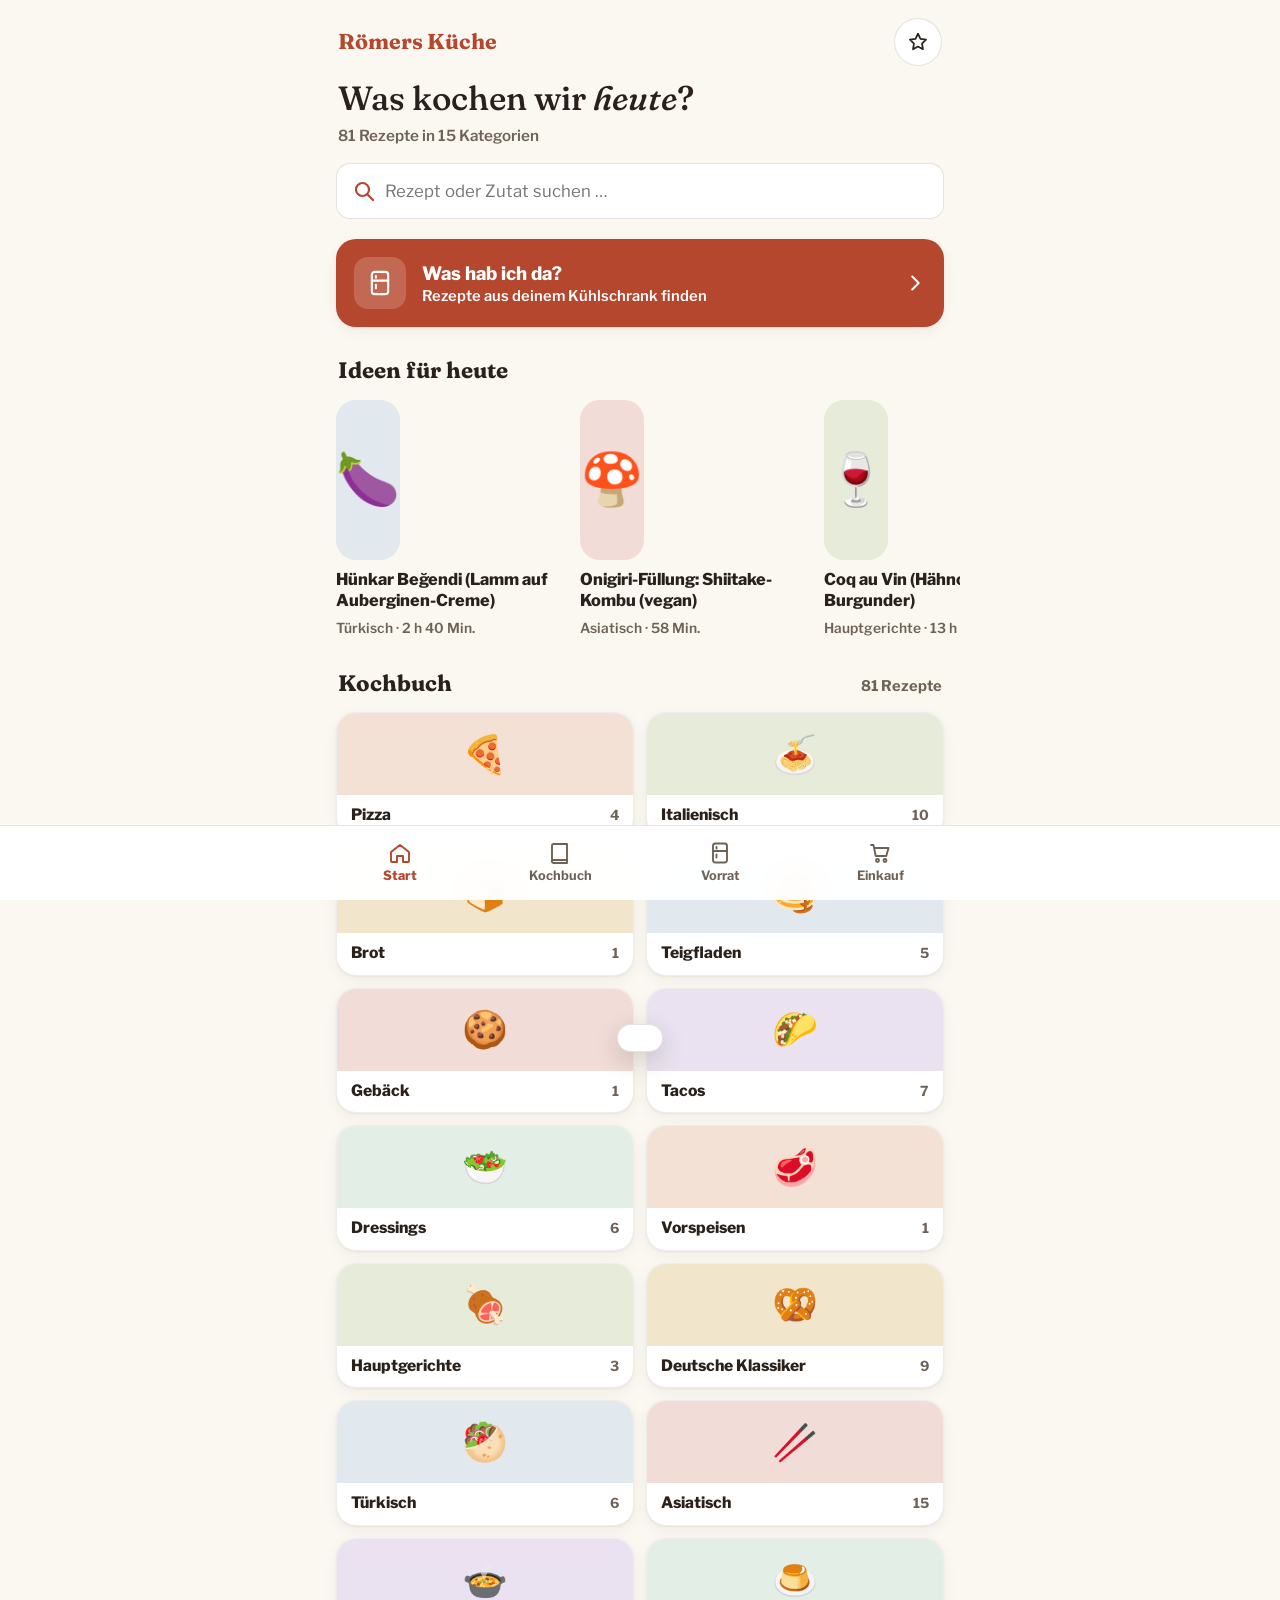
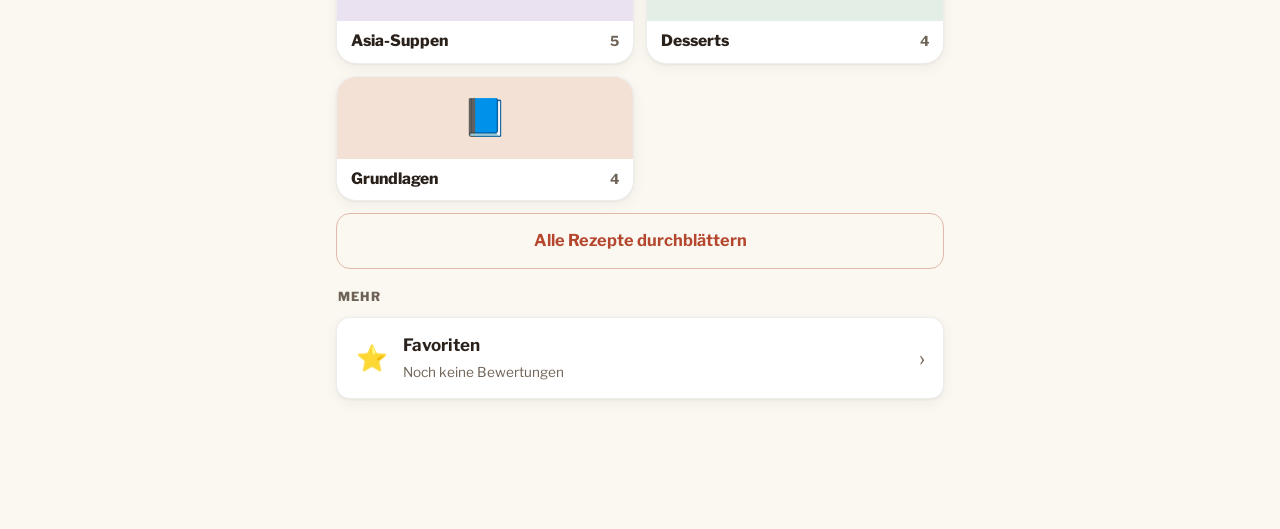
==== index.html @ a45caed5 "Eigene Fotos je Rezept - Im Rezept: "Foto hinzufügen" (Kamera oder Galerie), "Foto ändern", Entferne" ====
<!DOCTYPE html>
<html lang="de">
<head>
<meta charset="UTF-8">
<meta name="viewport" content="width=device-width, initial-scale=1.0, viewport-fit=cover">
<meta name="theme-color" content="#FBF7F1">
<title>Römers Küche</title>
<meta name="description" content="Dein persönlicher Küchen-Assistent: Rezepte, Kochmodus mit Timern, Kühlschrank-Suche und Einkaufsliste.">
<link rel="manifest" href="manifest.webmanifest">
<link rel="icon" href="favicon.svg" type="image/svg+xml">
<link rel="icon" href="favicon.png" sizes="32x32" type="image/png">
<link rel="apple-touch-icon" href="icons/apple-touch-icon.png">
<meta name="apple-mobile-web-app-capable" content="yes">
<meta name="mobile-web-app-capable" content="yes">
<meta name="apple-mobile-web-app-title" content="Römers Küche">
<meta name="apple-mobile-web-app-status-bar-style" content="default">
<link rel="preconnect" href="https://fonts.googleapis.com">
<link rel="preconnect" href="https://fonts.gstatic.com" crossorigin>
<link href="https://fonts.googleapis.com/css2?family=Fraunces:ital,opsz,wght@0,9..144,500;0,9..144,600;0,9..144,700;1,9..144,500&family=Libre+Franklin:wght@400;500;600;700;800&display=swap" rel="stylesheet">
<style>
:root{
  --bg:#FBF7F1;--surface:#FFFFFF;--surface-2:#F3ECE2;--surface-3:#EDE4D8;
  --accent:#B4472D;--accent-mid:#953A23;--accent-dim:rgba(180,71,45,.09);
  --text:#2A211B;--text-body:#4A3F36;--text-dim:#6E6256;--text-muted:#7A6E62;
  --border:rgba(42,33,27,.12);--border-sub:rgba(42,33,27,.08);
  --danger:#A1271C;--success:#556F33;--olive:#556F33;--wait:#3F6E9E;
  --on-accent:#FFFFFF;--shadow:0 1px 2px rgba(42,33,27,.05),0 4px 14px rgba(42,33,27,.05);
  --r:20px;--r-sm:14px;--touch:56px;
  --fd:'Fraunces',Georgia,serif;--fb:'Libre Franklin',system-ui,sans-serif;
}
*,*::before,*::after{box-sizing:border-box;margin:0;padding:0}
html{background:var(--bg);-webkit-tap-highlight-color:transparent}
body{font-family:var(--fb);font-size:18px;line-height:1.55;color:var(--text);background:var(--bg);min-height:100vh}
button{font-family:inherit;color:inherit}
#app{max-width:640px;margin:0 auto;min-height:100vh;padding-bottom:40px}
.view{display:none}.view.active{display:block}

/* header */
.hdr{position:sticky;top:0;z-index:50;background:rgba(251,247,241,.94);backdrop-filter:blur(14px);-webkit-backdrop-filter:blur(14px);
  border-bottom:1px solid var(--border);padding:10px 14px;display:flex;align-items:center;gap:12px;min-height:66px}
.hdr h1{font-family:var(--fd);font-size:1.2rem;font-weight:500;flex:1;line-height:1.25}
.icon-btn{width:48px;height:48px;border-radius:50%;border:1px solid var(--border);background:var(--surface);color:var(--accent);
  font-size:1.25rem;display:flex;align-items:center;justify-content:center;cursor:pointer;flex-shrink:0}
.icon-btn:active{background:var(--surface-2)}
.icon-btn .badge{position:absolute;transform:translate(14px,-14px);background:var(--accent);color:var(--on-accent);font-size:.7rem;font-weight:800;
  border-radius:10px;padding:1px 6px}

/* buttons */
.btn{display:inline-flex;align-items:center;justify-content:center;gap:8px;min-height:var(--touch);padding:0 20px;border-radius:var(--r-sm);
  border:none;font-size:1.02rem;font-weight:700;cursor:pointer;transition:transform .12s,background .15s;text-align:center;line-height:1.2}
.btn:active{transform:scale(.97)}
.btn-p{background:var(--accent);color:var(--on-accent)}.btn-p:active{background:var(--accent-mid)}
.btn-s{background:var(--surface-2);border:1px solid var(--border)}
.btn-g{background:transparent;color:var(--accent);border:1px solid var(--border)}
.btn-d{background:rgba(161,39,28,.15);color:var(--danger);border:1px solid rgba(161,39,28,.3)}
.btn-full{width:100%}
.row{display:flex;gap:10px}.row>.btn{flex:1}

/* home */
.hero{padding:44px 20px 22px;text-align:center}
.hero .mark{font-size:3rem}
.hero .logo{font-family:var(--fd);font-size:2.6rem;color:var(--accent);font-weight:700;line-height:1.1}
.hero .tag{color:var(--text-dim);font-size:.98rem;margin-top:4px}
.hero .count{display:inline-block;margin-top:12px;background:var(--accent-dim);border:1px solid var(--border);border-radius:20px;padding:4px 14px;font-size:.85rem;color:var(--accent);font-weight:700}
.search{padding:0 16px 16px}
.search input{width:100%;min-height:var(--touch);padding:0 18px 0 48px;background:var(--surface) url("data:image/svg+xml,%3Csvg xmlns='http://www.w3.org/2000/svg' width='22' height='22' fill='none' stroke='%23B4472D' stroke-width='2.2' stroke-linecap='round'%3E%3Ccircle cx='9.5' cy='9.5' r='6.5'/%3E%3Cpath d='M14.5 14.5 20 20'/%3E%3C/svg%3E") no-repeat 16px center;
  border:1px solid var(--border);border-radius:var(--r-sm);color:var(--text);font-family:var(--fb);font-size:1.05rem;outline:none}
.search input:focus{border-color:var(--accent)}
.sec-t{font-size:.78rem;font-weight:800;text-transform:uppercase;letter-spacing:.12em;color:var(--accent);padding:18px 18px 10px}
.cat-grid{display:grid;grid-template-columns:repeat(2,1fr);gap:10px;padding:0 16px}
.cat-tile{background:var(--surface);border:1px solid var(--border);border-radius:var(--r);padding:16px 14px;cursor:pointer;display:flex;align-items:center;gap:12px;min-height:72px;text-align:left}
.cat-tile:active{transform:scale(.97);background:var(--surface-2)}
.cat-tile .e{font-size:1.9rem}
.cat-tile b{display:block;font-size:1rem}.cat-tile small{color:var(--text-dim);font-size:.82rem}
.cat-tile.hi{background:linear-gradient(135deg,rgba(180,71,45,.22),rgba(180,71,45,.06));border-color:var(--accent)}
.menu-row{margin:0 16px 10px;background:var(--surface);border:1px solid var(--border);border-radius:var(--r-sm);padding:14px 18px;display:flex;align-items:center;gap:14px;cursor:pointer;min-height:64px}
.menu-row:active{background:var(--surface-2)}
.menu-row .e{font-size:1.6rem;width:34px;text-align:center}
.menu-row .i{flex:1}.menu-row .i b{display:block}.menu-row .i small{color:var(--text-dim);font-size:.85rem}
.chev{color:var(--text-muted);font-size:1.4rem}

/* list */
.chips{display:flex;gap:8px;overflow-x:auto;padding:12px 16px;scrollbar-width:none}
.chips::-webkit-scrollbar{display:none}
.chip{flex-shrink:0;min-height:44px;padding:0 16px;border-radius:22px;border:1px solid var(--border);background:var(--surface);font-weight:700;font-size:.92rem;cursor:pointer;white-space:nowrap}
.chip.on{background:var(--accent);color:var(--on-accent);border-color:var(--accent)}
.r-row{margin:0 12px 10px;background:var(--surface);border:1px solid var(--border);border-radius:var(--r-sm);padding:14px 16px;display:flex;align-items:center;gap:14px;cursor:pointer;min-height:72px}
.r-row:active{background:var(--surface-2);transform:scale(.99)}
.r-row .e{font-size:1.9rem;width:40px;text-align:center}
.r-row .m{flex:1;min-width:0}
.r-row .n{font-weight:700;font-size:1.02rem;line-height:1.3}
.r-row .s{font-size:.84rem;color:var(--text-dim);margin-top:2px}
.stars-sm{color:var(--accent);font-size:.84rem}
.empty{text-align:center;padding:36px 20px;color:var(--text-dim)}

/* recipe */
.r-hero{padding:22px 18px 6px;text-align:center}
.r-hero .e{font-size:3rem}
.r-hero h2{font-family:var(--fd);font-size:1.75rem;font-weight:700;line-height:1.2;margin-top:4px}
.r-hero .cat{font-size:.78rem;font-weight:800;text-transform:uppercase;letter-spacing:.12em;color:var(--accent);margin-top:6px}
.meta{display:flex;flex-wrap:wrap;justify-content:center;gap:8px;padding:12px 16px 4px}
.pill{display:inline-flex;align-items:center;gap:6px;background:var(--accent-dim);border:1px solid var(--border);border-radius:20px;padding:6px 13px;font-size:.86rem;color:var(--accent);font-weight:700}
.pill.w{background:rgba(63,110,158,.12);border-color:rgba(63,110,158,.3);color:var(--wait)}
.card{margin:14px 14px 0;background:var(--surface);border:1px solid var(--border);border-radius:var(--r);overflow:hidden}
.card-h{padding:14px 18px 10px;border-bottom:1px solid var(--border-sub);display:flex;align-items:center;justify-content:space-between;gap:10px}
.card-h span{font-size:.78rem;font-weight:800;text-transform:uppercase;letter-spacing:.12em;color:var(--accent)}
.card-b{padding:8px 18px 16px}
.port{display:flex;align-items:center;gap:14px;padding:16px 18px}
.port button{width:60px;height:60px;border-radius:50%;border:1px solid var(--border);background:var(--surface-2);font-size:1.8rem;cursor:pointer;flex-shrink:0}
.port button:active{background:var(--accent);color:var(--on-accent)}
.port .v{flex:1;text-align:center}
.port .v b{font-family:var(--fd);font-size:2.6rem;color:var(--accent);line-height:1;display:block}
.port .v small{color:var(--text-dim);font-size:.88rem}
.port-reset{display:block;margin:-6px auto 12px;background:none;border:none;color:var(--text-dim);text-decoration:underline;font-size:.88rem;cursor:pointer;min-height:36px}
.ing{display:flex;justify-content:space-between;gap:12px;padding:12px 0;border-bottom:1px solid var(--border-sub)}
.ing:last-child{border-bottom:none}
.ing .a{font-weight:800;color:var(--accent);white-space:nowrap;text-align:right}
.step{display:flex;gap:14px;padding:14px 0;border-bottom:1px solid var(--border-sub)}
.step:last-child{border-bottom:none}
.step .no{width:34px;height:34px;border-radius:50%;background:var(--accent-dim);border:1px solid var(--border);color:var(--accent);font-weight:800;display:flex;align-items:center;justify-content:center;flex-shrink:0;font-size:.95rem}
.step .t{font-weight:800}
.step .d{font-size:.82rem;font-weight:700;color:var(--accent);margin-left:4px}
.step .d.w{color:var(--wait)}
.step p{color:var(--text-dim);font-size:.96rem;margin-top:3px}
.note{padding:10px 0;border-bottom:1px solid var(--border-sub);color:var(--text-dim);font-size:.95rem}
.note:last-child{border-bottom:none}
.note b{color:var(--text)}
textarea{width:100%;min-height:110px;padding:14px;background:var(--surface-2);border:1px solid var(--border);border-radius:var(--r-sm);color:var(--text);font-family:var(--fb);font-size:1rem;resize:vertical;outline:none}
textarea:focus{border-color:var(--accent)}
.stars{display:flex;gap:4px;padding:6px 0}
.star{font-size:2rem;background:none;border:none;cursor:pointer;min-width:48px;min-height:48px;color:var(--text-muted)}
.star.on{color:var(--accent)}
.actions{padding:16px 14px 0;display:grid;gap:10px}
.hint{font-size:.82rem;color:var(--text-muted);text-align:center;padding:8px 18px 0}

/* cooking */
.prog{padding:12px 18px;background:var(--surface);border-bottom:1px solid var(--border)}
.prog .track{height:6px;background:var(--surface-3);border-radius:3px;overflow:hidden}
.prog .fill{height:100%;background:var(--accent);transition:width .4s}
.prog .lbl{display:flex;justify-content:space-between;font-size:.84rem;color:var(--text-dim);margin-top:7px;font-weight:700}
.running{margin:12px 14px 0;display:flex;flex-direction:column;gap:8px}
.run{display:flex;align-items:center;gap:10px;background:rgba(63,110,158,.1);border:1px solid rgba(63,110,158,.3);border-radius:var(--r-sm);padding:10px 14px;font-weight:700}
.run.done{background:rgba(161,39,28,.15);border-color:var(--danger);animation:pulse 1s infinite}
@keyframes pulse{50%{opacity:.6}}
.run .rt{flex:1;font-size:.92rem}
.run .rv{font-family:var(--fd);font-size:1.25rem;color:var(--wait)}
.run.done .rv{color:var(--danger)}
.run button{background:none;border:none;color:var(--text-dim);font-size:1.3rem;min-width:44px;min-height:44px;cursor:pointer}
.cook-card{margin:14px;background:var(--surface);border:1px solid var(--border);border-radius:var(--r);padding:20px 20px 22px}
.cook-card .k{font-size:.8rem;font-weight:800;text-transform:uppercase;letter-spacing:.12em;color:var(--accent)}
.cook-card h3{font-family:var(--fd);font-size:1.8rem;font-weight:700;line-height:1.2;margin:6px 0 12px}
.cook-card p{font-size:1.15rem;line-height:1.65}
.tbox{margin:0 14px 14px;background:var(--surface-2);border:1px solid var(--border);border-radius:var(--r);padding:18px;text-align:center}
.tbox .l{font-size:.85rem;color:var(--text-dim);font-weight:700}
.tbox .v{font-family:var(--fd);font-size:3rem;color:var(--accent);line-height:1.2}
.tbox .v.on{color:var(--wait)}
.tbox .row{margin-top:12px}
.cook-nav{display:grid;grid-template-columns:1fr 1fr;gap:10px;padding:0 14px}
.ing-mini{margin:14px;}
.ing-mini summary{cursor:pointer;min-height:var(--touch);display:flex;align-items:center;padding:0 18px;background:var(--surface);border:1px solid var(--border);border-radius:var(--r-sm);font-weight:700;list-style:none}
.ing-mini summary::-webkit-details-marker{display:none}
.ing-mini .card-b{background:var(--surface);border:1px solid var(--border);border-top:none;border-radius:0 0 var(--r-sm) var(--r-sm)}

/* shop */
.shop-g{font-size:.78rem;font-weight:800;text-transform:uppercase;letter-spacing:.1em;color:var(--accent);padding:14px 0 4px}
.shop-r{display:flex;align-items:center;gap:14px;padding:10px 0;border-bottom:1px solid var(--border-sub)}
.cb{width:34px;height:34px;border-radius:9px;border:2px solid var(--border);background:var(--surface-2);flex-shrink:0;cursor:pointer;font-weight:800;color:var(--on-accent);font-size:1.1rem}
.cb.on{background:var(--accent);border-color:var(--accent)}
.shop-r .x{flex:1}.shop-r .x.done{text-decoration:line-through;color:var(--text-muted)}
.shop-r .q{color:var(--accent);font-weight:800;white-space:nowrap}
.shop-r .q.done{color:var(--text-muted)}
.del{background:none;border:none;color:var(--text-muted);font-size:1.4rem;min-width:44px;min-height:44px;cursor:pointer}
.add-row{display:flex;gap:8px}
.add-row input{flex:1;min-height:var(--touch);padding:0 16px;background:var(--surface-2);border:1px solid var(--border);border-radius:var(--r-sm);color:var(--text);font-family:var(--fb);font-size:1rem;outline:none}

/* fridge */
.fr-hi{background:linear-gradient(135deg,rgba(63,110,158,.18),rgba(63,110,158,.05));border-color:rgba(63,110,158,.45)}
.ftabs{position:sticky;top:66px;z-index:40;display:grid;grid-template-columns:1fr 1fr;gap:8px;padding:10px 14px;background:rgba(251,247,241,.94);backdrop-filter:blur(14px);-webkit-backdrop-filter:blur(14px);border-bottom:1px solid var(--border-sub)}
.ftab{min-height:var(--touch);border-radius:var(--r-sm);border:1px solid var(--border);background:var(--surface);font-weight:800;font-size:1rem;cursor:pointer}
.ftab b{display:inline-block;min-width:26px;padding:0 7px;margin-left:4px;border-radius:12px;background:var(--surface-3);color:var(--accent);font-size:.85rem}
.ftab.on{background:var(--accent);color:var(--on-accent);border-color:var(--accent)}.ftab.on b{background:var(--on-accent)}
.fchips{display:flex;flex-wrap:wrap;gap:8px;padding:0 16px}
.fchip{min-height:48px;padding:0 16px;border-radius:24px;border:1px solid var(--border);background:var(--surface);font-weight:700;font-size:.95rem;cursor:pointer}
.fchip.on{background:var(--accent);color:var(--on-accent);border-color:var(--accent)}
.fchip.base{background:transparent;color:var(--text-muted);border-style:dashed}
.fbasis summary{cursor:pointer;min-height:var(--touch);display:flex;align-items:center;gap:8px;padding:0 18px;font-weight:800;list-style:none}
.fbasis summary::-webkit-details-marker{display:none}
.fbasis summary small{color:var(--text-dim);font-weight:600}
.fsw{display:block;font-size:.84rem;color:var(--wait);margin-top:3px;font-weight:700}
.fmiss{display:block;font-size:.84rem;color:var(--danger);margin-top:2px;font-weight:700}
.vtag{display:inline-block;background:rgba(85,111,51,.15);border:1px solid rgba(85,111,51,.4);color:var(--success);border-radius:10px;padding:0 8px;font-size:.75rem;font-weight:800}
.fres{margin-bottom:6px}
.fshop{display:flex;margin:0 12px 14px auto;width:calc(100% - 24px);min-height:44px;font-size:.92rem}
.fsync{font-size:.78rem;color:var(--text-dim);font-weight:700;white-space:nowrap}
.fbanner{border-color:rgba(63,110,158,.45)}
.ing small.fsw,.ing small.fmiss{display:inline;margin-left:6px}

/* dialog + toast */
.dlg{position:fixed;inset:0;background:rgba(42,33,27,.45);display:none;align-items:center;justify-content:center;z-index:300;padding:20px}
.dlg.show{display:flex}
.dlg .box{background:var(--surface);border:1px solid var(--border);border-radius:var(--r);padding:24px;max-width:380px;width:100%}
.dlg .box p{font-size:1.08rem;margin-bottom:18px}
#toast{position:fixed;left:50%;bottom:24px;transform:translate(-50%,140px);background:var(--surface-2);border:1px solid var(--border);border-radius:var(--r-sm);
  padding:13px 22px;font-weight:700;font-size:.95rem;z-index:400;transition:transform .3s cubic-bezier(.34,1.56,.64,1);box-shadow:0 8px 24px rgba(42,33,27,.18);max-width:92vw;text-align:center}
#toast.show{transform:translate(-50%,0)}


/* ===== Redesign Trattoria (Nov 2026) ===== */
body{font-size:17px}
h1,h2,h3{font-variation-settings:"SOFT" 50}
.card,.r-row,.menu-row,.cat-tile,.cook-card{box-shadow:var(--shadow)}
.card,.r-row,.menu-row{border-color:var(--border-sub)}
.icon-btn{color:var(--text);border-color:var(--border)}
.hdr h1{font-weight:600}
.btn{font-weight:700}
.btn-s{background:var(--surface);border:1px solid var(--border)}
.btn-g{border-color:rgba(180,71,45,.35)}
.sec-t{color:var(--text-dim);letter-spacing:.1em}
.chev{color:var(--text-dim)}
#app{padding-bottom:120px}
/* Start */
.h-top{display:flex;align-items:center;justify-content:space-between;padding:18px 18px 4px}
.h-top .brand{font-family:var(--fd);font-weight:700;font-size:1.35rem;color:var(--accent)}
.h-intro{padding:10px 18px 16px}
.h-intro h1{font-family:var(--fd);font-weight:500;font-size:2.1rem;line-height:1.12}
.h-intro .count{margin-top:6px;color:var(--text-dim);font-size:.95rem;font-weight:600}
.fr-cta{display:flex;align-items:center;gap:16px;width:calc(100% - 32px);margin:4px 16px 0;padding:18px;border:0;border-radius:var(--r);
  background:var(--accent);color:var(--on-accent);text-align:left;cursor:pointer;box-shadow:var(--shadow)}
.fr-cta:active{background:var(--accent-mid);transform:scale(.99)}
.fr-cta .ic{width:52px;height:52px;border-radius:14px;background:rgba(255,255,255,.18);display:flex;align-items:center;justify-content:center;flex-shrink:0}
.fr-cta .i{flex:1;display:flex;flex-direction:column;gap:2px}
.fr-cta b{font-size:1.15rem;font-weight:800}.fr-cta small{font-size:.92rem;font-weight:600}
.sec-h{display:flex;justify-content:space-between;align-items:baseline;gap:12px;padding:26px 18px 12px}
.sec-h h2{font-family:var(--fd);font-size:1.4rem;font-weight:700}
.sec-h span{font-size:.92rem;font-weight:700;color:var(--text-dim)}
.hscroll{display:flex;gap:14px;overflow-x:auto;padding:0 16px 4px;scroll-snap-type:x mandatory;scrollbar-width:none}
.hscroll::-webkit-scrollbar{display:none}
.hscroll{scroll-padding-inline:16px}
#toast{bottom:108px;transform:translate(-50%,260px);background:var(--surface)}
body.no-tabs #toast{bottom:108px}
.rc{flex:0 0 230px;scroll-snap-align:start;display:flex;flex-direction:column;gap:9px;background:none;border:0;padding:0;text-align:left;cursor:pointer}
.rc .pic{height:160px;border-radius:var(--r)}
.rc b{font-size:1.02rem;font-weight:800;line-height:1.28}
.rc small{font-size:.86rem;font-weight:600;color:var(--text-dim)}
.pic{position:relative;overflow:hidden;display:flex;align-items:center;justify-content:center;background:var(--tint,#EDE4D8)}
.pic img{position:absolute;inset:0;width:100%;height:100%;object-fit:cover}
.pic .pe{font-size:3.2rem;line-height:1}
.cat-grid{gap:12px}
.cat-tile{flex-direction:column;align-items:stretch;gap:0;padding:0;overflow:hidden;min-height:0;border-color:var(--border-sub)}
.cat-tile .pic{height:82px}
.cat-tile .pic .pe{font-size:2.3rem}
.cat-tile .ct{display:flex;justify-content:space-between;align-items:baseline;gap:8px;padding:10px 14px 12px}
.cat-tile b{font-size:.98rem;font-weight:800;line-height:1.25}
.cat-tile small{font-size:.86rem;font-weight:700;color:var(--text-dim)}
.all-btn{display:flex;width:calc(100% - 32px);margin:12px 16px 0}
/* Tab-Leiste */
.tabbar{position:fixed;left:0;right:0;bottom:0;z-index:120;background:rgba(255,255,255,.97);backdrop-filter:blur(14px);-webkit-backdrop-filter:blur(14px);
  border-top:1px solid var(--border);padding:6px 8px calc(8px + env(safe-area-inset-bottom))}
.tabbar .in{max-width:640px;margin:0 auto;display:grid;grid-template-columns:repeat(4,1fr)}
.tab{position:relative;display:flex;flex-direction:column;align-items:center;justify-content:center;gap:3px;min-height:60px;border:0;background:none;
  color:var(--text-dim);font-size:.8rem;font-weight:700;cursor:pointer}
.tab.on{color:var(--accent);font-weight:800}
.tab .badge{position:absolute;top:4px;left:calc(50% + 6px);background:var(--accent);color:var(--on-accent);font-size:.7rem;font-weight:800;border-radius:10px;padding:1px 6px}
body.no-tabs .tabbar{display:none}
/* Liste */
.r-row{gap:14px;padding:10px 14px 10px 10px}
.r-row .pic{width:64px;height:64px;border-radius:12px;flex-shrink:0}
.r-row .pic .pe{font-size:1.9rem}
/* Rezept */
.r-pic{height:240px;margin:12px 14px 0;border-radius:var(--r)}
.r-pic .pe{font-size:5rem}
.r-hero{text-align:left;padding:18px 18px 4px}
.r-hero h2{font-size:1.9rem;font-weight:700;margin-top:4px}
.r-hero .cat{margin-top:0;color:var(--accent)}
.stats{display:grid;grid-template-columns:repeat(3,1fr);gap:10px;padding:12px 14px 2px}
.stat{background:var(--surface);border:1px solid var(--border-sub);border-radius:var(--r-sm);padding:12px 8px;text-align:center;box-shadow:var(--shadow)}
.stat b{display:block;font-size:1.08rem;font-weight:800}
.stat small{font-size:.8rem;font-weight:700;color:var(--text-dim)}
.stat.w b{color:var(--wait)}
.meta{justify-content:flex-start;padding:10px 14px 0}
.pill{color:var(--accent-mid)}
.port .v b{color:var(--text)}
.port button{background:var(--surface-2);border-color:var(--border)}
.ing .a{color:var(--accent-mid)}
.step .no{background:var(--surface-2);border-color:var(--border);color:var(--text)}
.step .d{display:inline-block;margin-left:8px;padding:2px 9px;border-radius:9px;background:var(--accent-dim);color:var(--accent-mid);font-size:.8rem}
.step .d.w{background:rgba(63,110,158,.12);color:var(--wait)}
.step p{color:var(--text-body)}
.note{color:var(--text-body)}
.star{color:#B5A899}
.r-cta{position:fixed;left:0;right:0;bottom:0;z-index:110;background:rgba(255,255,255,.97);border-top:1px solid var(--border);
  padding:12px 16px calc(14px + env(safe-area-inset-bottom))}
.r-cta .btn{display:flex;width:100%;max-width:608px;margin:0 auto;min-height:60px;font-size:1.1rem;border-radius:16px}
body:not(.v-rezept) .r-cta{display:none}
/* Kochen */
.prog{background:var(--bg);border-bottom:0;padding:12px 18px 4px}
.segs{display:flex;gap:4px}
.segs i{flex:1;height:6px;border-radius:3px;background:var(--surface-3)}
.segs i.on{background:var(--accent)}
.run{background:rgba(63,110,158,.09)}
.run .rv{font-family:var(--fb);font-weight:800;font-variant-numeric:tabular-nums}
.cook-card{box-shadow:none;background:transparent;border:0;padding:10px 18px 6px;margin:6px 0 0}
.cook-card h3{font-size:2.1rem;line-height:1.12;margin:6px 0 12px}
.cook-card p{font-size:1.2rem;color:var(--text-body)}
.tbox{background:var(--surface);border:1px solid var(--border-sub);box-shadow:var(--shadow)}
.ring{position:relative;width:210px;height:210px;margin:6px auto 0}
.ring svg{position:absolute;inset:0;transform:rotate(-90deg)}
.ring .rv2{position:absolute;inset:0;display:flex;flex-direction:column;align-items:center;justify-content:center}
.ring .rv2 b{font-size:2.9rem;font-weight:800;font-variant-numeric:tabular-nums;line-height:1.1;color:var(--text)}
.ring .rv2 b.on{color:var(--wait)}
.ring .rv2 small{font-size:.88rem;font-weight:700;color:var(--text-dim)}
.cook-nav .btn{min-height:64px;font-size:1.08rem;border-radius:16px}
.ing-mini summary{background:var(--surface);border-color:var(--border-sub)}
/* Kühlschrank + Einkauf */
.ftabs{background:rgba(251,247,241,.94);grid-template-columns:1fr 1fr;padding:10px 14px}
.ftab{background:var(--surface);border-color:var(--border)}
.ftab.on b{background:rgba(255,255,255,.22);color:var(--on-accent)}
.fchip{background:var(--surface);border-color:var(--border)}
.fchip.on{background:rgba(180,71,45,.12);color:var(--text);border-color:rgba(180,71,45,.45)}
.fchip.base{color:var(--text-dim);border-color:var(--border)}
.cb{border-color:rgba(42,33,27,.28);background:var(--surface)}
.cb.on{color:var(--on-accent)}
.shop-r .q{color:var(--accent-mid)}
.fsw{color:var(--wait)}

/* Eigene Fotos */
.r-pic{position:relative}
.ph-bar{position:absolute;right:12px;bottom:12px;display:flex;gap:8px}
.ph-btn{min-height:48px;padding:0 16px;border-radius:24px;border:0;background:rgba(255,255,255,.94);color:var(--text);font-weight:800;font-size:.95rem;
  display:inline-flex;align-items:center;gap:8px;cursor:pointer;box-shadow:0 2px 10px rgba(42,33,27,.18)}
.ph-btn:active{transform:scale(.97)}
.ph-btn.del{width:48px;padding:0;justify-content:center;color:var(--danger)}
.ph-busy{position:absolute;inset:0;display:flex;align-items:center;justify-content:center;background:rgba(251,247,241,.75);font-weight:800}
/* print */
#print-area{display:none}
@media print{
  body{background:#fff;color:#000;font-size:11pt}
  #app,.dlg,#toast{display:none!important}
  #print-area{display:block;font-family:Georgia,serif;padding:0 6mm}
  #print-area h1{font-size:22pt;margin-bottom:2pt}
  #print-area .sub{color:#555;margin-bottom:10pt;font-family:Arial,sans-serif;font-size:10pt}
  #print-area h2{font-size:13pt;margin:12pt 0 5pt;border-bottom:1px solid #999;padding-bottom:2pt}
  #print-area table{border-collapse:collapse;width:100%;font-family:Arial,sans-serif;font-size:10pt}
  #print-area td{padding:3pt 4pt;border-bottom:1px solid #ddd}
  #print-area td:last-child{text-align:right;font-weight:bold;white-space:nowrap}
  #print-area ol{padding-left:16pt;font-family:Arial,sans-serif;font-size:10pt}
  #print-area li{margin-bottom:5pt;break-inside:avoid}
  #print-area .tips{font-family:Arial,sans-serif;font-size:9.5pt;color:#333}
  #print-area .tips p{margin-bottom:3pt}
  #print-area .foot{margin-top:14pt;font-size:8pt;color:#888;font-family:Arial,sans-serif}
}
</style>
</head>
<body>
<div id="app">

  <!-- HOME -->
  <section class="view" id="v-home">
    <header class="h-top"><div class="brand">Römers Küche</div><button class="icon-btn" data-go="favoriten" aria-label="Favoriten"><svg aria-hidden="true" width="22" height="22" viewBox="0 0 24 24" fill="none" stroke="currentColor" stroke-width="1.9" stroke-linecap="round" stroke-linejoin="round"><path d="M12 3l2.7 5.6 6.1.9-4.4 4.3 1 6.1L12 17l-5.4 2.9 1-6.1L3.2 9.5l6.1-.9z"/></svg></button></header>
    <div class="h-intro"><h1>Was kochen wir <i>heute</i>?</h1><div class="count" id="home-count"></div></div>
    <div class="search"><input id="home-search" type="search" placeholder="Rezept oder Zutat suchen …" aria-label="Rezept suchen"></div>
    <button class="fr-cta" data-go="kuehlschrank"><span class="ic"><svg aria-hidden="true" width="28" height="28" viewBox="0 0 24 24" fill="none" stroke="currentColor" stroke-width="1.8" stroke-linecap="round" stroke-linejoin="round"><rect x="5" y="2.5" width="14" height="19" rx="2.5"/><path d="M5 10h14M8.5 6v1.5M8.5 13.5v3"/></svg></span><span class="i"><b>Was hab ich da?</b><small id="fr-status">Rezepte aus deinem Kühlschrank finden</small></span><svg aria-hidden="true" width="22" height="22" viewBox="0 0 24 24" fill="none" stroke="currentColor" stroke-width="2.2" stroke-linecap="round" stroke-linejoin="round"><path d="M9 5l7 7-7 7"/></svg></button>
    <div id="h-recent"></div>
    <div class="sec-h"><h2>Kochbuch</h2><span id="home-n"></span></div>
    <div class="cat-grid" id="cat-grid"></div>
    <button class="btn btn-g all-btn" data-go="kochbuch">Alle Rezepte durchblättern</button>
    <div class="sec-t">Mehr</div>
    <div class="menu-row" data-go="favoriten"><div class="e">⭐</div><div class="i"><b>Favoriten</b><small id="fav-status">Bewertete Rezepte</small></div><div class="chev">›</div></div>
  </section>

  <!-- LISTE -->
  <section class="view" id="v-liste">
    <div class="hdr"><button class="icon-btn" data-go="home" aria-label="Zurück">←</button><h1 id="list-title">Kochbuch</h1></div>
    <div class="search" style="padding-top:12px;padding-bottom:0"><input id="list-search" type="search" placeholder="Suchen …" aria-label="Suchen"></div>
    <div class="chips" id="chips"></div>
    <div id="list"></div>
  </section>

  <!-- KÜHLSCHRANK -->
  <section class="view" id="v-kuehl">
    <div class="hdr"><button class="icon-btn" data-go="home" aria-label="Zurück">←</button><h1>Was hab ich da?</h1><span class="fsync" id="f-sync"></span></div>
    <div class="ftabs"><button class="ftab" id="ft-p">🧺 Produkte <b id="ft-pc">0</b></button><button class="ftab" id="ft-r">🍽️ Rezepte <b id="ft-rc">0</b></button></div>
    <div id="f-prod">
      <div class="search" style="padding-top:12px;padding-bottom:0"><input id="f-search" type="search" placeholder="Produkt suchen …" aria-label="Produkt suchen"></div>
      <div id="f-prod-list"></div>
    </div>
    <div id="f-res" hidden></div>
  </section>

  <!-- REZEPT -->
  <section class="view" id="v-rezept">
    <div class="hdr"><button class="icon-btn" id="r-back" aria-label="Zurück">←</button><h1 id="r-title"></h1>
      <button class="icon-btn" data-go="einkauf" aria-label="Einkaufsliste">🛒<span class="badge" id="shop-badge" hidden></span></button></div>
    <div id="r-body"></div>
  </section>

  <!-- KOCHEN -->
  <section class="view" id="v-kochen">
    <div class="hdr"><button class="icon-btn" id="k-back" aria-label="Kochen beenden">✕</button><h1 id="k-title"></h1></div>
    <div class="prog"><div class="segs" id="k-segs"></div><div class="lbl"><span id="k-lbl"></span><span id="k-cnt"></span></div></div>
    <div id="k-fr"></div>
    <div class="running" id="k-running"></div>
    <div id="k-step"></div>
    <div class="cook-nav" id="k-nav"></div>
    <details class="ing-mini"><summary>🧾 Zutaten anzeigen</summary><div class="card-b" id="k-ing"></div></details>
  </section>

  <!-- EINKAUF -->
  <section class="view" id="v-einkauf">
    <div class="hdr"><button class="icon-btn" id="e-back" aria-label="Zurück">←</button><h1>Einkaufsliste</h1>
      <button class="btn btn-g" style="min-height:44px;padding:0 14px" id="shop-clear">Leeren</button></div>
    <div class="card"><div class="card-b" id="shop-list"></div></div>
    <div class="card"><div class="card-h"><span>Manuell hinzufügen</span></div>
      <div class="card-b" style="padding-top:14px"><div class="add-row"><input id="shop-add" type="text" placeholder="z. B. Backpapier" aria-label="Artikel"><button class="btn btn-p" id="shop-add-btn" aria-label="Hinzufügen">+</button></div></div></div>
    <div class="actions"><button class="btn btn-s" id="shop-done-clear">Erledigte entfernen</button><button class="btn btn-g" id="shop-copy">📋 Liste kopieren</button></div>
  </section>

</div>

<nav class="tabbar" aria-label="Hauptnavigation"><div class="in"><button class="tab" data-go="home" data-tab="home"><svg aria-hidden="true" width="24" height="24" viewBox="0 0 24 24" fill="none" stroke="currentColor" stroke-width="1.9" stroke-linecap="round" stroke-linejoin="round"><path d="M3 11l9-7 9 7v9a1 1 0 01-1 1h-5v-6h-6v6H4a1 1 0 01-1-1z"/></svg>Start</button><button class="tab" data-go="kochbuch" data-tab="kochbuch"><svg aria-hidden="true" width="24" height="24" viewBox="0 0 24 24" fill="none" stroke="currentColor" stroke-width="1.9" stroke-linecap="round" stroke-linejoin="round"><path d="M4 4.5A1.5 1.5 0 015.5 3H19v16H5.5A1.5 1.5 0 004 20.5z"/><path d="M4 20.5A1.5 1.5 0 005.5 22H19v-3"/></svg>Kochbuch</button><button class="tab" data-go="kuehlschrank" data-tab="kuehlschrank"><svg aria-hidden="true" width="24" height="24" viewBox="0 0 24 24" fill="none" stroke="currentColor" stroke-width="1.9" stroke-linecap="round" stroke-linejoin="round"><rect x="5" y="2.5" width="14" height="19" rx="2.5"/><path d="M5 10h14M8.5 6v1.5M8.5 13.5v3"/></svg>Vorrat</button><button class="tab" data-go="einkauf" data-tab="einkauf"><svg aria-hidden="true" width="24" height="24" viewBox="0 0 24 24" fill="none" stroke="currentColor" stroke-width="1.9" stroke-linecap="round" stroke-linejoin="round"><path d="M3 4h2.5l2.2 11h10.6L20.5 7H7"/><circle cx="9.5" cy="19.5" r="1.5"/><circle cx="17" cy="19.5" r="1.5"/></svg>Einkauf<span class="badge" id="tab-badge" hidden></span></button></div></nav>
<div class="r-cta"><button class="btn btn-p" id="r-cook">▶ Kochen starten</button></div>
<div class="dlg" id="dlg"><div class="box"><p id="dlg-msg"></p><div class="row"><button class="btn btn-s" id="dlg-no">Abbrechen</button><button class="btn btn-d" id="dlg-yes">Ja</button></div></div></div>
<div id="toast"></div>
<input type="file" id="ph-file" accept="image/*" hidden>
<div id="print-area"></div>

<script>
const DATA = {"cats": ["Pizza", "Italienisch", "Brot", "Teigfladen", "Gebäck", "Tacos", "Dressings", "Vorspeisen", "Hauptgerichte", "Deutsche Klassiker", "Türkisch", "Asiatisch", "Asia-Suppen", "Desserts", "Grundlagen"], "recipes": [{"id": "pizza-ny-style", "name": "Pizza NY Style", "cat": "Pizza", "yield": "2 große Pizzen (Ø 35 cm)", "base": 2, "hydration": 62, "ing": [{"n": "Weizenmehl Typ 550", "a": 380.0, "u": "g", "p": "mehl"}, {"n": "Wasser", "a": 236.0, "u": "g", "p": "wasser"}, {"n": "Salz", "a": 8.0, "u": "g", "p": "salz"}, {"n": "Frischhefe", "a": 3.0, "u": "g", "p": "hefe"}, {"n": "Olivenöl", "a": 15.0, "u": "g", "p": "oel"}, {"n": "Zucker", "a": 5.0, "u": "g", "p": "zucker"}], "steps": [{"t": "Hefe aktivieren", "d": "5 Min.", "sec": 300, "wait": false, "b": "Hefe mit Zucker in lauwarmem Wasser (35 °C) auflösen, bis es schäumt."}, {"t": "Teig mischen", "d": "5 Min.", "sec": 300, "wait": false, "b": "Mehl und Salz mischen, Hefewasser und Olivenöl zugeben."}, {"t": "Kneten", "d": "8 Min.", "sec": 480, "wait": false, "b": "Kräftig kneten, bis der Teig glatt und elastisch ist."}, {"t": "Kühle Gare", "d": "Warten 48 h", "sec": 172800, "wait": true, "b": "In geölter Schüssel abgedeckt in den Kühlschrank. Mindestens 24 h, ideal 48–72 h."}, {"t": "Aufwärmen", "d": "Warten 2 h", "sec": 7200, "wait": true, "b": "2 h vor dem Backen herausnehmen. Ofen in der letzten Stunde vorheizen."}, {"t": "Backen", "d": "12 Min.", "sec": 720, "wait": false, "b": "250 °C Ober-/Unterhitze, dünn belegt 10–13 Min. bis der Rand goldbraun ist."}], "notes": [], "scalable": true}, {"id": "pizza-napoletana-langzeitfuehrung", "name": "Pizza Napoletana (Langzeitführung)", "cat": "Pizza", "yield": "6 Pizzen à 280 g", "base": 6, "hydration": 65, "ing": [{"n": "Tipo 00 Mehl", "a": 1000.0, "u": "g", "p": "mehl"}, {"n": "Wasser (kalt)", "a": 650.0, "u": "g", "p": "wasser"}, {"n": "Salz", "a": 28.0, "u": "g", "p": "salz"}, {"n": "Frischhefe", "a": 2.5, "u": "g", "p": "hefe"}], "steps": [{"t": "Hefe auflösen", "d": "5 Min.", "sec": 300, "wait": false, "b": "Frischhefe in ca. 200 g des kalten Wassers auflösen. 5 Min. warten."}, {"t": "Mischen", "d": "5 Min.", "sec": 300, "wait": false, "b": "Restliches Wasser und Mehl grob mischen, Hefewasser dazugeben."}, {"t": "Autolyse", "d": "Warten 30 Min.", "sec": 1800, "wait": true, "b": "Abgedeckt ruhen lassen. Das Mehl quillt, das Gluten bildet sich von selbst."}, {"t": "Salz einkneten", "d": "12 Min.", "sec": 720, "wait": false, "b": "Salz zugeben und 8–10 Min. kneten. Ziel: Teigtemperatur unter 24 °C."}, {"t": "Stockgare", "d": "Warten 1 h 30 Min.", "sec": 5400, "wait": true, "b": "Abgedeckt bei Raumtemperatur. Alle 30 Min. einmal Stretch & Fold."}, {"t": "Kugeln formen", "d": "10 Min.", "sec": 600, "wait": false, "b": "Teig in Teiglinge à 280 g teilen und straff rundschleifen."}, {"t": "Kühlschrankgare", "d": "Warten 18 h", "sec": 64800, "wait": true, "b": "Abgedeckt bei 4–6 °C. Die Hefemenge ist auf ca. 18 h ausgelegt. Je länger, desto mehr Aroma."}, {"t": "Akklimatisieren", "d": "Warten 3 h", "sec": 10800, "wait": true, "b": "3 h bei Raumtemperatur. In der letzten Stunde Ofen mit Stein oder Blech auf Maximum vorheizen."}, {"t": "Ausziehen und belegen", "d": "10 Min.", "sec": 600, "wait": false, "b": "Von der Mitte nach außen dehnen, nie ausrollen. Rand (Cornicione) dicker lassen. Dünn belegen."}, {"t": "Backen", "d": "10 Min.", "sec": 600, "wait": false, "b": "Backofen 250–280 °C: 8–12 Min., letzte 2 Min. Grill. Backstein: 6–8 Min. Ooni 450–500 °C: 60–90 Sek., alle 20 Sek. drehen."}], "notes": ["Formel: Mehl = (Anzahl × Teiglinggewicht) ÷ (1 + Hydration + Salzanteil). Salz 2,8 %.", "Frischhefe je kg Mehl nach Kühlzeit: bis 16 h 3,0 g · bis 20 h 2,5 g · bis 24 h 2,0 g · bis 36 h 1,5 g · bis 48 h 1,0 g · länger 0,6 g.", "Trockenhefe = Frischhefe ÷ 3.", "Teiglinggrößen: Kinder 160 g · Normal 280 g · Blech 550 g.", "Mehl: Tipo 00 klassisch elastisch · Typ 550 mehr Biss · Mix 50/50 ausgewogen."], "scalable": true}, {"id": "pizzasosse-marinara", "name": "Pizzasoße Marinara", "cat": "Pizza", "yield": "6 Pizzen", "base": 6, "hydration": null, "ing": [{"n": "Pelati (Dose)", "a": 420.0, "u": "g", "p": "dosentomaten"}, {"n": "Olivenöl", "a": 60.0, "u": "g", "p": "oel"}, {"n": "Knoblauch", "a": 18.0, "u": "g", "p": "knoblauch"}, {"n": "Oregano (getrocknet)", "a": 6.0, "u": "g", "p": "gewuerz"}, {"n": "Salz", "a": 9.0, "u": "g", "p": "salz"}], "steps": [{"t": "Knoblauch anschwitzen", "d": "3 Min.", "sec": 180, "wait": false, "b": "Knoblauch in Olivenöl sanft anschwitzen, nicht bräunen."}, {"t": "Einkochen", "d": "Warten 15 Min.", "sec": 900, "wait": true, "b": "Pelati zerdrücken, mit Oregano und Salz 15 Min. einkochen."}, {"t": "Abkühlen", "d": "Warten 20 Min.", "sec": 1200, "wait": true, "b": "Vollständig abkühlen lassen, bevor sie auf den Teig kommt."}], "notes": [], "scalable": true}, {"id": "pizzasosse-napoletana", "name": "Pizzasoße Napoletana", "cat": "Pizza", "yield": "6 Pizzen", "base": 6, "hydration": null, "ing": [{"n": "Passata di Pomodoro", "a": 360.0, "u": "g", "p": "dosentomaten"}, {"n": "Olivenöl", "a": 48.0, "u": "g", "p": "oel"}, {"n": "Salz", "a": 9.0, "u": "g", "p": "salz"}, {"n": "Zucker", "a": 3.0, "u": "g", "p": "zucker"}], "steps": [{"t": "Kalt verrühren", "d": "5 Min.", "sec": 300, "wait": false, "b": "Alle Zutaten kalt vermengen. Nicht kochen, die Soße gart im Ofen."}], "notes": [], "scalable": true}, {"id": "carbonara", "name": "Spaghetti alla Carbonara", "cat": "Italienisch", "yield": "4 Portionen", "base": 4, "hydration": null, "scalable": true, "ing": [{"n": "Spaghetti", "a": 320.0, "u": "g", "p": "spaghetti"}, {"n": "Guanciale (Schweinebacke)", "a": 150.0, "u": "g", "p": "guanciale"}, {"n": "Eigelb (Größe M)", "a": 6.0, "u": "Stk.", "p": "eier"}, {"n": "Pecorino Romano, fein gerieben (für die Creme)", "a": 50.0, "u": "g", "p": "pecorino"}, {"n": "Pecorino Romano (zum Servieren)", "a": 20.0, "u": "g", "p": "pecorino"}, {"n": "Schwarzer Pfeffer, frisch grob gemahlen", "a": 3.0, "u": "g", "p": "pfeffer"}, {"n": "Wasser (für die Nudeln)", "a": 3000.0, "u": "g", "p": "wasser"}, {"n": "Salz (für das Nudelwasser)", "a": 25.0, "u": "g", "p": "salz"}], "steps": [{"t": "Wasser aufsetzen", "d": "Warten 10 Min.", "sec": 600, "wait": true, "b": "Wasser im großen Topf aufkochen, erst dann salzen. In der Zeit Schwarte vom Guanciale abschneiden und ihn in ca. 1 cm breite Streifen schneiden."}, {"t": "Guanciale auslassen", "d": "8 Min.", "sec": 480, "wait": false, "b": "Guanciale ohne Öl in einer großen Pfanne bei mittlerer Hitze langsam auslassen, bis er knusprig ist. Herausnehmen, das Fett in der Pfanne lassen."}, {"t": "Creme rühren", "d": "3 Min.", "sec": 180, "wait": false, "b": "Eigelb, 50 g Pecorino und den größten Teil des Pfeffers zu einer dicken Creme verrühren. 1–2 EL heißes Nudelwasser einrühren, damit sie glatt wird."}, {"t": "Spaghetti kochen", "d": "Warten 9 Min.", "sec": 540, "wait": true, "b": "Spaghetti 1 Min. kürzer als auf der Packung kochen. Eine Tasse Nudelwasser abschöpfen, bevor du abgießt."}, {"t": "Binden", "d": "2 Min.", "sec": 120, "wait": false, "b": "Spaghetti tropfnass in die Pfanne mit dem Guanciale-Fett geben, Pfanne vom Herd nehmen. Eicreme zugeben und kräftig schwenken. Schluckweise Nudelwasser zugeben, bis die Soße cremig glänzt. Nicht zurück auf die Hitze, sonst wird es Rührei."}, {"t": "Servieren", "d": "1 Min.", "sec": 60, "wait": false, "b": "Guanciale unterheben, sofort auf vorgewärmte Teller. Mit Pecorino und Pfeffer bestreuen."}], "notes": ["Original ohne Sahne, ohne Knoblauch, ohne Zwiebel. Die Cremigkeit kommt nur aus Eigelb, Käse, Fett und Nudelwasser.", "Wird es zu fest: mehr Nudelwasser. Wird es Rührei: Die Pfanne war zu heiß.", "Ohne Guanciale: Pancetta am Stück. Bacon schmeckt rauchig und ist kein Ersatz.", "Sicherer Trick vom Profi: Pasta, Fett und Creme in einer Metallschüssel über dem Nudeltopf (Wasserbad) binden.", "Version 2: ersetzt die frühere Carbonara-Soße (2 Portionen) aus dem Rezeptbuch."]}, {"id": "ossobuco-alla-milanese", "name": "Ossobuco alla Milanese mit Gremolata", "cat": "Italienisch", "yield": "4 Portionen", "base": 4, "hydration": null, "scalable": true, "ing": [{"n": "Kalbshaxe in Scheiben (4 Stück, 3–4 cm dick)", "a": 1400.0, "u": "g", "p": "kalbshaxe"}, {"n": "Salz", "a": 8.0, "u": "g", "p": "salz"}, {"n": "Pfeffer", "a": 1.0, "u": "g", "p": "pfeffer"}, {"n": "Weizenmehl Typ 405 (zum Wenden)", "a": 30.0, "u": "g", "p": "mehl"}, {"n": "Olivenöl", "a": 20.0, "u": "g", "p": "oel"}, {"n": "Butter", "a": 40.0, "u": "g", "p": "butter"}, {"n": "Zwiebel", "a": 150.0, "u": "g", "p": "zwiebel"}, {"n": "Karotte", "a": 80.0, "u": "g", "p": "karotten"}, {"n": "Staudensellerie", "a": 80.0, "u": "g", "p": "staudensellerie"}, {"n": "Knoblauch", "a": 6.0, "u": "g", "p": "knoblauch"}, {"n": "Weißwein, trocken", "a": 200.0, "u": "g", "p": "wein_weiss"}, {"n": "Kalbs- oder Rinderfond", "a": 400.0, "u": "g", "p": "bruehe"}, {"n": "Tomatenmark (optional)", "a": 15.0, "u": "g", "p": "tomatenmark"}, {"n": "Lorbeerblatt", "a": 1.0, "u": "Stk.", "p": "gewuerz"}, {"n": "Zitrone, unbehandelt (Schale für die Gremolata)", "a": 1.0, "u": "Stk.", "p": "zitrone"}, {"n": "Petersilie, glatt (für die Gremolata)", "a": 15.0, "u": "g", "p": "petersilie"}, {"n": "Knoblauch (für die Gremolata)", "a": 4.0, "u": "g", "p": "knoblauch"}, {"n": "Sardellenfilet (optional, für die Gremolata)", "a": 5.0, "u": "g", "p": "sardellen"}], "steps": [{"t": "Vorbereiten", "d": "10 Min.", "sec": 600, "wait": false, "b": "Haxen trocken tupfen. Die Haut am Rand 3-mal einschneiden, sonst wölben sie sich. Salzen, pfeffern, in Mehl wenden und abklopfen. Zwiebel, Karotte und Sellerie fein würfeln, Knoblauch hacken."}, {"t": "Anbraten", "d": "10 Min.", "sec": 600, "wait": false, "b": "Ofen auf 160 °C Ober-/Unterhitze vorheizen. Öl und die Hälfte der Butter im Bräter erhitzen. Haxen pro Seite ca. 4 Min. goldbraun braten, herausnehmen."}, {"t": "Soffritto", "d": "8 Min.", "sec": 480, "wait": false, "b": "Restliche Butter in den Bräter. Gemüse und Knoblauch bei mittlerer Hitze weich und glasig dünsten, nicht bräunen."}, {"t": "Ablöschen", "d": "5 Min.", "sec": 300, "wait": false, "b": "Mit Weißwein ablöschen, Bratensatz lösen und auf die Hälfte einkochen. Tomatenmark (optional), Fond und Lorbeer einrühren."}, {"t": "Schmoren", "d": "Warten 1 h 45 Min.", "sec": 6300, "wait": true, "b": "Haxen nebeneinander einlegen, die Flüssigkeit soll etwa 2/3 hoch stehen. Deckel drauf, ab in den Ofen. Nach 1 h vorsichtig wenden, bei Bedarf etwas Fond nachgießen. Fertig, wenn sich das Fleisch mit der Gabel vom Knochen löst."}, {"t": "Gremolata", "d": "5 Min.", "sec": 300, "wait": false, "b": "Zitronenschale fein abreiben. Petersilie, Knoblauch und Sardelle sehr fein hacken, alles mischen."}, {"t": "Fertigstellen", "d": "7 Min.", "sec": 420, "wait": false, "b": "Haxen vorsichtig herausheben, damit das Mark im Knochen bleibt. Soße auf dem Herd sämig einkochen, mit Salz und Pfeffer abschmecken. Über die Haxen geben, Gremolata darüberstreuen. Dazu Risotto alla Milanese, Polenta oder Kartoffelpüree."}], "notes": ["Das Mark ist das Beste: mit einem kleinen Löffel aus dem Knochen essen.", "Mailänder Original ist „in bianco“, also ohne Tomate. Das Tomatenmark ist optional für eine dunklere Soße.", "Günstiger: Rinderbeinscheiben. Dann 30–45 Min. länger schmoren.", "Gremolata erst ganz zum Schluss darüber, sie lebt von der Frische.", "Am Vortag geschmort schmeckt es noch besser. Gremolata dann frisch machen."]}, {"id": "ragu-bolognese", "name": "Ragù alla Bolognese mit Tagliatelle", "cat": "Italienisch", "yield": "6 Portionen", "base": 6, "hydration": null, "scalable": true, "ing": [{"n": "Rinderhack, grob gewolft (oder Rind/Schwein gemischt)", "a": 400.0, "u": "g", "p": "hackfleisch"}, {"n": "Pancetta", "a": 150.0, "u": "g", "p": "speck"}, {"n": "Zwiebel", "a": 60.0, "u": "g", "p": "zwiebel"}, {"n": "Karotte", "a": 60.0, "u": "g", "p": "karotten"}, {"n": "Staudensellerie", "a": 60.0, "u": "g", "p": "staudensellerie"}, {"n": "Olivenöl", "a": 30.0, "u": "g", "p": "oel"}, {"n": "Weißwein, trocken", "a": 100.0, "u": "g", "p": "wein_weiss"}, {"n": "Tomatenpassata", "a": 250.0, "u": "g", "p": "dosentomaten"}, {"n": "Tomatenmark", "a": 20.0, "u": "g", "p": "tomatenmark"}, {"n": "Fleischbrühe", "a": 300.0, "u": "g", "p": "bruehe"}, {"n": "Vollmilch (optional)", "a": 100.0, "u": "g", "p": "milch"}, {"n": "Salz", "a": 5.0, "u": "g", "p": "salz"}, {"n": "Pfeffer", "a": 1.0, "u": "g", "p": "pfeffer"}, {"n": "Muskatnuss (optional)", "a": 0.3, "u": "g", "p": "gewuerz"}, {"n": "Tagliatelle (frisch oder getrocknet)", "a": 500.0, "u": "g", "p": "tagliatelle"}, {"n": "Parmigiano Reggiano, gerieben", "a": 60.0, "u": "g", "p": "parmesan"}], "steps": [{"t": "Schneiden", "d": "10 Min.", "sec": 600, "wait": false, "b": "Pancetta in feine Würfel schneiden oder hacken. Zwiebel, Karotte und Sellerie sehr fein würfeln (Soffritto)."}, {"t": "Pancetta auslassen", "d": "5 Min.", "sec": 300, "wait": false, "b": "Olivenöl im schweren Topf erhitzen, Pancetta bei mittlerer Hitze auslassen."}, {"t": "Soffritto", "d": "8 Min.", "sec": 480, "wait": false, "b": "Gemüse zugeben und langsam weich dünsten, bis es glasig ist. Nicht bräunen."}, {"t": "Fleisch anbraten", "d": "10 Min.", "sec": 600, "wait": false, "b": "Hitze erhöhen, Hack zugeben und zerdrücken. Braten, bis die Flüssigkeit verdampft ist und das Fleisch hörbar brutzelt."}, {"t": "Ablöschen", "d": "5 Min.", "sec": 300, "wait": false, "b": "Mit Weißwein ablöschen und einkochen, bis er fast verdampft ist."}, {"t": "Schmoren", "d": "Warten 2 h", "sec": 7200, "wait": true, "b": "Passata, Tomatenmark und eine Kelle Brühe einrühren. Halb zugedeckt bei kleinster Hitze leise blubbern lassen. Immer wenn es trocken wird, etwas Brühe nachgießen."}, {"t": "Fertigstellen", "d": "Warten 10 Min.", "sec": 600, "wait": true, "b": "Milch einrühren (optional) und 10 Min. weiter köcheln. Mit Salz, Pfeffer und Muskat abschmecken. Das Ragù soll dick, glänzend und dunkelrot sein."}, {"t": "Tagliatelle", "d": "8 Min.", "sec": 480, "wait": false, "b": "Tagliatelle in reichlich Salzwasser al dente kochen, mit etwas Nudelwasser direkt im Ragù schwenken. Mit Parmigiano servieren."}], "notes": ["Ein Fleischragù mit etwas Tomate, keine Tomatensoße mit Fleisch.", "In Bologna gibt es Tagliatelle dazu, keine Spaghetti. Die breiten Bandnudeln nehmen das Ragù besser auf.", "Am besten am Vortag kochen. Hält 3 Tage im Kühlschrank und lässt sich gut einfrieren.", "Basis für Lasagne alla Bolognese: mit Béchamel (siehe Short Rib Lasagne) schichten.", "Version 2: nach dem Rezept der Accademia Italiana della Cucina von 2023. Ersetzt die frühere Ragù-Soße (2 Portionen)."]}, {"id": "saltimbocca-alla-romana", "name": "Saltimbocca alla Romana", "cat": "Italienisch", "yield": "4 Portionen", "base": 4, "hydration": null, "scalable": true, "ing": [{"n": "Kalbsschnitzel aus der Oberschale (8 dünne Scheiben)", "a": 560.0, "u": "g", "p": "kalb"}, {"n": "Prosciutto (Parmaschinken, 8 Scheiben)", "a": 100.0, "u": "g", "p": "prosciutto"}, {"n": "Salbeiblätter, frisch", "a": 8.0, "u": "Stk.", "p": "salbei"}, {"n": "Weizenmehl Typ 405", "a": 20.0, "u": "g", "p": "mehl"}, {"n": "Butter (zum Braten)", "a": 30.0, "u": "g", "p": "butter"}, {"n": "Olivenöl", "a": 10.0, "u": "g", "p": "oel"}, {"n": "Weißwein, trocken", "a": 100.0, "u": "g", "p": "wein_weiss"}, {"n": "Butter, kalt (für die Soße)", "a": 15.0, "u": "g", "p": "butter"}, {"n": "Salz", "a": 2.0, "u": "g", "p": "salz"}, {"n": "Pfeffer", "a": 0.5, "u": "g", "p": "pfeffer"}], "steps": [{"t": "Plattieren", "d": "5 Min.", "sec": 300, "wait": false, "b": "Schnitzel zwischen Frischhaltefolie mit dem Plattiereisen oder einem Topfboden auf ca. 4 mm dünn klopfen."}, {"t": "Belegen", "d": "5 Min.", "sec": 300, "wait": false, "b": "Jedes Schnitzel leicht pfeffern (kaum salzen, der Schinken ist salzig). Mit einer Scheibe Prosciutto und einem Salbeiblatt belegen und mit einem Zahnstocher feststecken."}, {"t": "Mehlieren", "d": "2 Min.", "sec": 120, "wait": false, "b": "Nur die Unterseite (ohne Schinken) dünn in Mehl drücken, überschüssiges Mehl abklopfen."}, {"t": "Braten", "d": "6 Min.", "sec": 360, "wait": false, "b": "Butter und Öl in einer großen Pfanne aufschäumen lassen. Schnitzel portionsweise zuerst auf der Schinkenseite 1 Min., dann auf der Mehlseite 1–2 Min. braten. Herausnehmen und warm stellen."}, {"t": "Soße", "d": "3 Min.", "sec": 180, "wait": false, "b": "Mit Weißwein ablöschen, Bratensatz lösen und um die Hälfte einkochen. Pfanne vom Herd, kalte Butter einschwenken, bis die Soße bindet."}, {"t": "Servieren", "d": "1 Min.", "sec": 60, "wait": false, "b": "Zahnstocher entfernen, Soße über die Schnitzel geben, sofort servieren. Dazu Weißbrot, Erbsen oder Spinat."}], "notes": ["Kurz und heiß braten: Dünnes Kalb wird bei mehr als 3 Min. trocken.", "Günstigere Variante: Schweineschnitzel oder Hähnchenbrust, genauso dünn geklopft.", "Die Pfanne nicht überladen, lieber in zwei Durchgängen braten."]}, {"id": "parmigiana-di-melanzane", "name": "Parmigiana di Melanzane (Auberginen-Auflauf)", "cat": "Italienisch", "yield": "6 Portionen (Form ca. 20 × 30 cm)", "base": 6, "hydration": null, "scalable": true, "ing": [{"n": "Auberginen", "a": 1200.0, "u": "g", "p": "auberginen"}, {"n": "Salz (zum Entwässern)", "a": 15.0, "u": "g", "p": "salz"}, {"n": "Neutrales Öl oder Olivenöl (zum Braten)", "a": 150.0, "u": "g", "p": "oel"}, {"n": "Tomatenpassata", "a": 700.0, "u": "g", "p": "dosentomaten"}, {"n": "Knoblauch", "a": 6.0, "u": "g", "p": "knoblauch"}, {"n": "Olivenöl (für die Soße)", "a": 20.0, "u": "g", "p": "oel"}, {"n": "Salz (für die Soße)", "a": 4.0, "u": "g", "p": "salz"}, {"n": "Basilikum, frisch", "a": 15.0, "u": "g", "p": "basilikum"}, {"n": "Mozzarella (gut abgetropft)", "a": 250.0, "u": "g", "p": "mozzarella"}, {"n": "Parmigiano Reggiano, gerieben", "a": 100.0, "u": "g", "p": "parmesan"}], "steps": [{"t": "Auberginen salzen", "d": "Warten 30 Min.", "sec": 1800, "wait": true, "b": "Auberginen längs in 5 mm dicke Scheiben schneiden, lagenweise salzen und in einem Sieb Wasser ziehen lassen. Parallel die Soße kochen."}, {"t": "Tomatensoße", "d": "Warten 20 Min.", "sec": 1200, "wait": true, "b": "Knoblauch im Olivenöl kurz andünsten, Passata und Salz zugeben, offen leise einkochen. Am Ende ein paar Basilikumblätter einlegen."}, {"t": "Auberginen braten", "d": "25 Min.", "sec": 1500, "wait": false, "b": "Scheiben gut trocken tupfen. Portionsweise im Öl von beiden Seiten goldbraun braten, auf Küchenpapier abtropfen lassen. Mozzarella in kleine Würfel schneiden und abtropfen lassen."}, {"t": "Schichten", "d": "10 Min.", "sec": 600, "wait": false, "b": "Ofen auf 200 °C Ober-/Unterhitze vorheizen. Etwas Soße in die Form, dann Auberginen, Soße, Mozzarella, Parmigiano und Basilikum. 3–4 Lagen. Oben Soße und reichlich Parmigiano."}, {"t": "Backen", "d": "Warten 35 Min.", "sec": 2100, "wait": true, "b": "Backen, bis es blubbert und die Oberfläche goldbraun ist."}, {"t": "Ruhen", "d": "Warten 15 Min.", "sec": 900, "wait": true, "b": "Vor dem Anschneiden ruhen lassen, sonst läuft sie auseinander."}], "notes": ["Fettärmer: Scheiben mit Öl bestreichen und bei 220 °C ca. 20 Min. im Ofen backen statt braten.", "Mozzarella gut abtropfen lassen, sonst wird der Auflauf wässrig.", "Lauwarm oder am nächsten Tag schmeckt sie am besten. Vegetarisch."]}, {"id": "frische-eierpasta", "name": "Frische Eierpasta", "cat": "Italienisch", "yield": "2 Portionen", "base": 2, "hydration": null, "ing": [{"n": "Semola rimacinata (oder Tipo 00)", "a": 200.0, "u": "g", "p": "semola"}, {"n": "Eier (Größe L)", "a": 2.0, "u": "Stk.", "p": "eier"}, {"n": "Olivenöl", "a": 5.0, "u": "g", "p": "oel"}, {"n": "Salz", "a": 2.0, "u": "g", "p": "salz"}], "steps": [{"t": "Mulde formen", "d": "3 Min.", "sec": 180, "wait": false, "b": "Mehl auf die Arbeitsfläche häufen, Mulde formen, Eier, Salz und Öl hinein."}, {"t": "Kneten", "d": "8 Min.", "sec": 480, "wait": false, "b": "Von innen nach außen einarbeiten, zu einem glatten, festen Teig kneten."}, {"t": "Ruhen", "d": "Warten 30 Min.", "sec": 1800, "wait": true, "b": "In Folie wickeln. Das Gluten entspannt sich, der Teig wird ausrollbar."}, {"t": "Ausrollen", "d": "15 Min.", "sec": 900, "wait": false, "b": "Portionsweise sehr dünn ausrollen oder Nudelmaschine bis Stufe 5–7."}, {"t": "Formen", "d": "5 Min.", "sec": 300, "wait": false, "b": "Tagliatelle 8 mm, Pappardelle 2 cm, Quadrate für Lasagne."}, {"t": "Kochen", "d": "3 Min.", "sec": 180, "wait": false, "b": "Reichlich Wasser mit 10 g Salz pro Liter. Frische Pasta 2–3 Min., probieren."}], "notes": [], "scalable": true}, {"id": "aglio-e-olio", "name": "Aglio e Olio", "cat": "Italienisch", "yield": "2 Portionen", "base": 2, "hydration": null, "ing": [{"n": "Knoblauch", "a": 30.0, "u": "g", "p": "knoblauch"}, {"n": "Olivenöl", "a": 50.0, "u": "g", "p": "oel"}, {"n": "Chili (frisch)", "a": 1.0, "u": "Stk.", "p": "chili"}, {"n": "Petersilie", "a": 16.0, "u": "g", "p": "petersilie"}], "steps": [{"t": "Knoblauch ziehen lassen", "d": "5 Min.", "sec": 300, "wait": false, "b": "Knoblauch in Scheiben mit Chili im Öl sanft goldgelb ziehen lassen."}, {"t": "Schwenken", "d": "5 Min.", "sec": 300, "wait": false, "b": "Pasta mit etwas Nudelwasser im Öl schwenken, Petersilie dazu."}], "notes": [], "scalable": true}, {"id": "arrabbiata", "name": "Arrabbiata", "cat": "Italienisch", "yield": "2 Portionen", "base": 2, "hydration": null, "ing": [{"n": "Pelati (Dose)", "a": 200.0, "u": "g", "p": "dosentomaten"}, {"n": "Knoblauch", "a": 24.0, "u": "g", "p": "knoblauch"}, {"n": "Chili (frisch)", "a": 2.0, "u": "Stk.", "p": "chili"}, {"n": "Olivenöl", "a": 30.0, "u": "g", "p": "oel"}, {"n": "Salz", "a": 2.0, "u": "g", "p": "salz"}], "steps": [{"t": "Anschwitzen", "d": "5 Min.", "sec": 300, "wait": false, "b": "Knoblauch und Chili im Öl anschwitzen."}, {"t": "Köcheln", "d": "Warten 20 Min.", "sec": 1200, "wait": true, "b": "Pelati zugeben, salzen, 20 Min. köcheln."}], "notes": [], "scalable": true}, {"id": "cacio-e-pepe", "name": "Cacio e Pepe", "cat": "Italienisch", "yield": "2 Portionen", "base": 2, "hydration": null, "ing": [{"n": "Pecorino Romano", "a": 100.0, "u": "g", "p": "pecorino"}, {"n": "Parmesan", "a": 60.0, "u": "g", "p": "parmesan"}, {"n": "Schwarzer Pfeffer", "a": 6.0, "u": "g", "p": "pfeffer"}], "steps": [{"t": "Pfeffer rösten", "d": "2 Min.", "sec": 120, "wait": false, "b": "Grob gemahlenen Pfeffer trocken in der Pfanne anrösten."}, {"t": "Käsecreme", "d": "3 Min.", "sec": 180, "wait": false, "b": "Fein geriebenen Käse mit lauwarmem Nudelwasser zur Paste rühren."}, {"t": "Binden", "d": "4 Min.", "sec": 240, "wait": false, "b": "Pasta abseits der Hitze mit Pfeffer und Käsecreme schwenken."}], "notes": [], "scalable": true}, {"id": "puttanesca", "name": "Puttanesca", "cat": "Italienisch", "yield": "2 Portionen", "base": 2, "hydration": null, "ing": [{"n": "Pelati (Dose)", "a": 200.0, "u": "g", "p": "dosentomaten"}, {"n": "Schwarze Oliven", "a": 80.0, "u": "g", "p": "oliven"}, {"n": "Kapern", "a": 30.0, "u": "g", "p": "kapern"}, {"n": "Sardellen", "a": 30.0, "u": "g", "p": "sardellen"}, {"n": "Knoblauch", "a": 20.0, "u": "g", "p": "knoblauch"}, {"n": "Olivenöl", "a": 15.0, "u": "g", "p": "oel"}], "steps": [{"t": "Anschwitzen", "d": "5 Min.", "sec": 300, "wait": false, "b": "Knoblauch und Sardellen im Öl schmelzen lassen."}, {"t": "Köcheln", "d": "Warten 20 Min.", "sec": 1200, "wait": true, "b": "Pelati, Oliven und Kapern zugeben, 20 Min. köcheln."}], "notes": [], "scalable": true}, {"id": "weissbrot-focaccia", "name": "Weißbrot / Focaccia", "cat": "Brot", "yield": "1 Laib (ca. 900 g)", "base": 1, "hydration": 75, "ing": [{"n": "Weizenmehl Typ 550", "a": 500.0, "u": "g", "p": "mehl"}, {"n": "Wasser (lauwarm, 30 °C)", "a": 375.0, "u": "g", "p": "wasser"}, {"n": "Salz", "a": 10.0, "u": "g", "p": "salz"}, {"n": "Frischhefe", "a": 7.0, "u": "g", "p": "hefe"}, {"n": "Olivenöl", "a": 30.0, "u": "g", "p": "oel"}], "steps": [{"t": "Teig mischen", "d": "10 Min.", "sec": 600, "wait": false, "b": "Hefe im Wasser auflösen, mit Mehl und Salz verbinden, Öl einarbeiten. Der Teig klebt, das ist richtig."}, {"t": "Stretch & Fold", "d": "Warten 2 h", "sec": 7200, "wait": true, "b": "4 Runden alle 30 Min.: eine Seite hochziehen und überschlagen, alle vier Seiten."}, {"t": "Stockgare", "d": "Warten 1 h", "sec": 3600, "wait": true, "b": "Abgedeckt gehen lassen, bis sich der Teig fast verdoppelt hat."}, {"t": "Formen", "d": "10 Min.", "sec": 600, "wait": false, "b": "Brot: zum Laib formen, ins bemehlte Gärkörbchen. Focaccia: ins geölte Blech ziehen."}, {"t": "Stückgare", "d": "Warten 1 h", "sec": 3600, "wait": true, "b": "Abgedeckt gehen lassen oder über Nacht in den Kühlschrank. Ofen mit vorheizen."}, {"t": "Backen", "d": "35 Min.", "sec": 2100, "wait": false, "b": "230 °C Ober-/Unterhitze mit Dampf. Einschneiden. Nach 15 Min. Dampf ablassen, fertig backen."}], "notes": ["Optionaler Vorteig: 100 g Mehl + 100 g Wasser + 1 g Hefe, 8–12 h bei Raumtemperatur."], "scalable": true}, {"id": "amerikanische-pancakes", "name": "Amerikanische Pancakes", "cat": "Teigfladen", "yield": "8 Pancakes", "base": 8, "hydration": null, "ing": [{"n": "Weizenmehl Typ 405", "a": 200.0, "u": "g", "p": "mehl"}, {"n": "Milch (oder Buttermilch, bei Bedarf bis 230 g)", "a": 200.0, "u": "g", "p": "milch"}, {"n": "Ei (Größe L)", "a": 1.0, "u": "Stk.", "p": "eier"}, {"n": "Butter (geschmolzen, lauwarm)", "a": 30.0, "u": "g", "p": "butter"}, {"n": "Backpulver (frisch)", "a": 10.0, "u": "g", "p": "backpulver"}, {"n": "Zucker", "a": 15.0, "u": "g", "p": "zucker"}, {"n": "Salz", "a": 3.0, "u": "g", "p": "salz"}, {"n": "Vanilleextrakt", "a": 5.0, "u": "g", "p": "gewuerz"}], "steps": [{"t": "Trockene Zutaten", "d": "2 Min.", "sec": 120, "wait": false, "b": "Mehl, Backpulver, Zucker und Salz in einer Schüssel mischen."}, {"t": "Nasse Zutaten", "d": "3 Min.", "sec": 180, "wait": false, "b": "Ei verquirlen, Milch und Vanille dazu. Butter zuletzt und nur lauwarm einrühren, nicht heiß."}, {"t": "Zusammenführen", "d": "2 Min.", "sec": 120, "wait": false, "b": "Mit dem Löffel nur 10 bis 15 Mal unterheben. Klümpchen bleiben drin. Der Teig muss dickflüssig sein und langsam vom Löffel fallen, nicht laufen. Läuft er, 1 bis 2 EL Mehl einrühren."}, {"t": "Ruhen", "d": "Warten 10 Min.", "sec": 600, "wait": true, "b": "Nicht mehr rühren. Das Backpulver bildet Bläschen, der Teig wird luftiger."}, {"t": "Backen", "d": "20 Min.", "sec": 1200, "wait": false, "b": "Pfanne 3 Min. auf mittlerer Stufe vorheizen. Fett nur hauchdünn mit Küchenpapier verreiben. Erst einen Test-Pancake backen. Pro Pancake ca. 50 g Teig (eine kleine Kelle) von oben in die Mitte geben, nicht verstreichen. Wenden, wenn Blasen aufplatzen und offen bleiben und der Rand matt ist, nach ca. 2 Min. Dann noch 1 Min. Nicht flach drücken."}], "notes": ["Fehlerbilder:", "Laufen auseinander: Teig zu flüssig, zu viel Fett in der Pfanne oder Pfanne zu kalt.", "Bleiben flach: Backpulver alt (Test: 1 TL in heißes Wasser, muss sofort sprudeln), zu viel gerührt oder Teig zu lange gestanden.", "Außen dunkel, innen roh: Pfanne zu heiß, eine Stufe zurück.", "Noch fluffiger: Buttermilch statt Milch und zusätzlich 2 g Natron."], "scalable": true}, {"id": "crepes", "name": "Crêpes", "cat": "Teigfladen", "yield": "8 Crêpes", "base": 8, "hydration": null, "ing": [{"n": "Weizenmehl Typ 405", "a": 150.0, "u": "g", "p": "mehl"}, {"n": "Milch", "a": 375.0, "u": "g", "p": "milch"}, {"n": "Eier (Größe L)", "a": 3.0, "u": "Stk.", "p": "eier"}, {"n": "Butter (geschmolzen)", "a": 30.0, "u": "g", "p": "butter"}, {"n": "Zucker", "a": 10.0, "u": "g", "p": "zucker"}, {"n": "Salz", "a": 1.0, "u": "g", "p": "salz"}], "steps": [{"t": "Teig anrühren", "d": "5 Min.", "sec": 300, "wait": false, "b": "Mehl mit Eiern verrühren, Milch nach und nach einrühren, ohne Klumpen."}, {"t": "Würzen", "d": "2 Min.", "sec": 120, "wait": false, "b": "Butter, Zucker und Salz einrühren. Konsistenz wie flüssige Sahne."}, {"t": "Ruhen", "d": "Warten 30 Min.", "sec": 1800, "wait": true, "b": "Abgedeckt ruhen lassen, das Mehl quillt."}, {"t": "Pfanne vorbereiten", "d": "3 Min.", "sec": 180, "wait": false, "b": "Pfanne 24–26 cm, mittlere bis hohe Hitze, hauchdünn fetten."}, {"t": "Backen", "d": "12 Min.", "sec": 720, "wait": false, "b": "Kleine Kelle Teig, sofort schwenken. 1–2 Min. pro Seite."}], "notes": [], "scalable": true}, {"id": "kaiserschmarrn", "name": "Kaiserschmarrn", "cat": "Teigfladen", "yield": "2 Portionen", "base": 2, "hydration": null, "ing": [{"n": "Rosinen", "a": 40.0, "u": "g", "p": "rosinen"}, {"n": "Rum (oder Apfelsaft)", "a": 20.0, "u": "g", "p": "likoer"}, {"n": "Eier (Größe L)", "a": 4.0, "u": "Stk.", "p": "eier"}, {"n": "Milch", "a": 250.0, "u": "g", "p": "milch"}, {"n": "Weizenmehl Typ 405", "a": 125.0, "u": "g", "p": "mehl"}, {"n": "Vanillezucker", "a": 8.0, "u": "g", "p": "zucker"}, {"n": "Salz", "a": 1.0, "u": "g", "p": "salz"}, {"n": "Zucker (für den Eischnee)", "a": 30.0, "u": "g", "p": "zucker"}, {"n": "Butter (zum Anbacken)", "a": 20.0, "u": "g", "p": "butter"}, {"n": "Butter (zum Karamellisieren)", "a": 20.0, "u": "g", "p": "butter"}, {"n": "Zucker (zum Karamellisieren)", "a": 15.0, "u": "g", "p": "zucker"}, {"n": "Puderzucker", "a": 10.0, "u": "g", "p": "zucker"}], "steps": [{"t": "Rosinen einweichen", "d": "Warten 30 Min.", "sec": 1800, "wait": true, "b": "Rosinen mit Rum mischen und ziehen lassen. Gern auch über Nacht."}, {"t": "Teig anrühren", "d": "5 Min.", "sec": 300, "wait": false, "b": "Ofen auf 200 °C Ober-/Unterhitze vorheizen. Eier trennen. Eigelb mit Milch, Vanillezucker und Salz verrühren, dann das Mehl einrühren, bis der Teig glatt ist."}, {"t": "Eischnee schlagen", "d": "4 Min.", "sec": 240, "wait": false, "b": "Eiweiß mit dem Zucker cremig schlagen. Der Schnee soll glänzen und weiche Spitzen haben, nicht trocken und fest sein."}, {"t": "Schnee unterheben", "d": "2 Min.", "sec": 120, "wait": false, "b": "Ein Viertel des Schnees unter den Teig rühren, den Rest mit dem Teigschaber locker unterheben. Nicht rühren, sonst fällt er zusammen."}, {"t": "Anbacken", "d": "3 Min.", "sec": 180, "wait": false, "b": "Butter in einer ofenfesten Pfanne (24 bis 26 cm) bei mittlerer Hitze schmelzen. Masse einfüllen, abgetropfte Rosinen darüberstreuen. Backen, bis die Unterseite goldgelb ist."}, {"t": "Im Ofen backen", "d": "Warten 14 Min.", "sec": 840, "wait": true, "b": "Pfanne auf die mittlere Schiene. Backen, bis die Oberfläche goldbraun und die Mitte gestockt ist (Stäbchenprobe)."}, {"t": "Zerreißen und karamellisieren", "d": "3 Min.", "sec": 180, "wait": false, "b": "Pfanne zurück auf den Herd. Vorsicht, der Griff ist heiß. Mit zwei Gabeln in mundgerechte Stücke reißen. Butter und Zucker darübergeben und bei mittlerer bis hoher Hitze schwenken, bis der Zucker karamellisiert."}, {"t": "Anrichten", "d": "1 Min.", "sec": 60, "wait": false, "b": "Mit Puderzucker bestäuben und sofort servieren. Dazu passen Zwetschgenröster, Apfelmus oder Preiselbeeren."}], "notes": ["Die Grundmenge ist für 2 Personen als Hauptgericht, als Dessert reicht sie für 4.", "Ohne Ofen: bei schwacher Hitze mit Deckel 6 bis 8 Min. backen, vierteln, wenden und weitere 3 bis 4 Min. backen. Dann zerreißen und karamellisieren.", "Fluffig wird er nur mit cremigem, nicht zu festem Eischnee, der kurz untergehoben wird.", "Für Kinder: Rum durch Apfelsaft ersetzen."], "scalable": true}, {"id": "pfannkuchen-klassisch", "name": "Pfannkuchen (klassisch)", "cat": "Teigfladen", "yield": "4 Portionen", "base": 4, "hydration": null, "ing": [{"n": "Weizenmehl Typ 405", "a": 160.0, "u": "g", "p": "mehl"}, {"n": "Milch", "a": 320.0, "u": "g", "p": "milch"}, {"n": "Eier (Größe L)", "a": 2.0, "u": "Stk.", "p": "eier"}, {"n": "Butter", "a": 20.0, "u": "g", "p": "butter"}, {"n": "Zucker", "a": 20.0, "u": "g", "p": "zucker"}, {"n": "Salz", "a": 1.0, "u": "g", "p": "salz"}], "steps": [{"t": "Teig rühren", "d": "5 Min.", "sec": 300, "wait": false, "b": "Mehl, Eier, Salz und Zucker verrühren, Milch einrühren bis glatt."}, {"t": "Ruhen", "d": "Warten 15 Min.", "sec": 900, "wait": true, "b": "Kurz ruhen lassen."}, {"t": "Backen", "d": "10 Min.", "sec": 600, "wait": false, "b": "Butter in der Pfanne erhitzen, Teig einlaufen lassen, goldbraun backen und wenden."}], "notes": [], "scalable": true}, {"id": "reibekuchen-rheinisch", "name": "Reibekuchen (rheinisch)", "cat": "Teigfladen", "yield": "4 Portionen (ca. 16 Stück)", "base": 4, "hydration": null, "ing": [{"n": "Kartoffeln, mehligkochend (geschält)", "a": 1000.0, "u": "g", "p": "kartoffeln"}, {"n": "Zwiebel", "a": 120.0, "u": "g", "p": "zwiebel"}, {"n": "Eier (Größe L)", "a": 2.0, "u": "Stk.", "p": "eier"}, {"n": "Zarte Haferflocken", "a": 20.0, "u": "g", "p": "haferflocken"}, {"n": "Weizenmehl Typ 405", "a": 15.0, "u": "g", "p": "mehl"}, {"n": "Salz", "a": 10.0, "u": "g", "p": "salz"}, {"n": "Pfeffer", "a": 1.0, "u": "g", "p": "pfeffer"}, {"n": "Muskatnuss (gerieben)", "a": 0.5, "u": "g", "p": "gewuerz"}, {"n": "Rapsöl oder Butterschmalz (zum Braten)", "a": 150.0, "u": "g", "p": "oel"}], "steps": [{"t": "Reiben", "d": "10 Min.", "sec": 600, "wait": false, "b": "Kartoffeln und Zwiebel fein bis mittelfein reiben. Schnell arbeiten, sonst wird die Masse grau."}, {"t": "Ausdrücken", "d": "3 Min.", "sec": 180, "wait": false, "b": "Masse im Sieb oder Küchentuch kräftig ausdrücken, den Saft in einer Schüssel auffangen."}, {"t": "Stärke absetzen lassen", "d": "Warten 5 Min.", "sec": 300, "wait": true, "b": "Saft stehen lassen, bis sich die weiße Kartoffelstärke am Boden absetzt. Wasser vorsichtig abgießen, Stärke behalten."}, {"t": "Masse mischen", "d": "3 Min.", "sec": 180, "wait": false, "b": "Kartoffelmasse, Stärke, Eier, Haferflocken, Mehl, Salz, Pfeffer und Muskat verrühren. Masse soll feucht sein, aber nicht schwimmen."}, {"t": "Pfanne vorheizen", "d": "3 Min.", "sec": 180, "wait": false, "b": "Große Pfanne (am besten Eisen oder Guss) mit ca. 3 mm Öl auf mittlere bis hohe Hitze bringen. Test: Ein Kartoffelfaden zischt sofort."}, {"t": "Braten", "d": "25 Min.", "sec": 1500, "wait": false, "b": "Pro Reibekuchen ca. 70 g Masse (1 gehäufter Esslöffel) ins Fett geben und dünn flach drücken. 3 bis 4 Min. pro Seite goldbraun braten, erst wenden, wenn der Rand braun ist. Nicht mehr als 4 Stück gleichzeitig."}, {"t": "Abtropfen", "d": "1 Min.", "sec": 60, "wait": false, "b": "Auf Küchenpapier abtropfen lassen, sofort servieren oder im Ofen bei 100 °C auf einem Gitter warm halten. Masse zwischendurch umrühren und Öl nachfüllen."}], "notes": ["Dazu: rheinisch mit Apfelmus, auf Schwarzbrot mit Rübenkraut oder herzhaft mit Räucherlachs und Kräuterquark.", "Knusprig wird er durch: gut ausdrücken, Stärke zurückgeben, dünn flach drücken, genug heißes Fett.", "Fehlerbilder: Zerfallen beim Wenden: zu nass, mehr Haferflocken. Fettig und blass: Fett zu kalt oder Pfanne zu voll. Außen schwarz, innen roh: zu dick oder zu heiß.", "Glutenfrei: Mehl weglassen und glutenfreie Haferflocken nehmen. Die Kartoffelstärke bindet allein.", "Einfrieren: Fertige Reibekuchen einzeln einfrieren, im Ofen bei 200 °C ca. 10 Min. aufknuspern."], "scalable": true}, {"id": "new-york-cookies", "name": "New York Cookies", "cat": "Gebäck", "yield": "13 Cookies à 125 g", "base": 13, "hydration": null, "ing": [{"n": "Walnusskerne", "a": 100.0, "u": "g", "p": "walnuesse"}, {"n": "Vollmilchschokolade (Drops oder gehackt)", "a": 400.0, "u": "g", "p": "schokolade"}, {"n": "Butter (kalt, gewürfelt)", "a": 230.0, "u": "g", "p": "butter"}, {"n": "Feiner weißer Zucker", "a": 160.0, "u": "g", "p": "zucker"}, {"n": "Hellbrauner Zucker", "a": 160.0, "u": "g", "p": "zucker"}, {"n": "Self-Raising Mehl (oder Typ 405 + 1 TL Backpulver)", "a": 200.0, "u": "g", "p": "mehl"}, {"n": "Weizenmehl Typ 405", "a": 300.0, "u": "g", "p": "mehl"}, {"n": "Salz", "a": 1.5, "u": "g", "p": "salz"}, {"n": "Natron", "a": 1.5, "u": "g", "p": "gewuerz"}, {"n": "Backpulver", "a": 8.0, "u": "g", "p": "backpulver"}, {"n": "Eier (Größe L, verquirlt)", "a": 2.0, "u": "Stk.", "p": "eier"}], "steps": [{"t": "Walnüsse rösten", "d": "8 Min.", "sec": 480, "wait": false, "b": "5 Min. im Ofen bei 180 °C rösten, im Küchentuch die bittere Haut abreiben."}, {"t": "Butter und Zucker", "d": "2 Min.", "sec": 120, "wait": false, "b": "Kalte Butter 30 Sek. im Mixer aufbrechen, nicht cremig. Beide Zucker dazu, 30–45 Sek. bis krümelig."}, {"t": "Extras", "d": "2 Min.", "sec": 120, "wait": false, "b": "Schokolade und Walnüsse unterrühren."}, {"t": "Trockene Zutaten", "d": "2 Min.", "sec": 120, "wait": false, "b": "Mehle, Salz, Natron, Backpulver mischen und zugeben. Nur kurz mixen bis feine Brösel."}, {"t": "Eier", "d": "1 Min.", "sec": 60, "wait": false, "b": "Verquirlte Eier zugeben, nur bis gerade ein Teig entsteht."}, {"t": "Portionieren", "d": "10 Min.", "sec": 600, "wait": false, "b": "Kugeln à 125 g abwiegen, nur locker zusammendrücken, nicht glatt rollen."}, {"t": "Einfrieren", "d": "Warten 1 h 30 Min.", "sec": 5400, "wait": true, "b": "Mindestens 90 Min. einfrieren, entscheidend für die Textur. In den letzten 20 Min. Ofen 180 °C Umluft mit Blech vorheizen."}, {"t": "Backen", "d": "17 Min.", "sec": 1020, "wait": false, "b": "Gefrorene Kugeln mit Abstand auf das heiße Blech, ca. 17 Min. Außen goldbraun, innen fast halbgebacken."}, {"t": "Abkühlen", "d": "Warten 5 Min.", "sec": 300, "wait": true, "b": "5 Min. auf dem Blech lassen, sie setzen noch nach."}], "notes": ["Die Teigmenge (ca. 1,68 kg) ergibt rund 13 Kugeln à 125 g."], "scalable": true}, {"id": "carnitas-pulled-pork", "name": "Carnitas (Pulled Pork)", "cat": "Tacos", "yield": "4 Portionen Füllung", "base": 4, "hydration": null, "ing": [{"n": "Schweineschulter", "a": 500.0, "u": "g", "p": "schwein_stueck"}, {"n": "Zwiebel", "a": 100.0, "u": "g", "p": "zwiebel"}, {"n": "Knoblauch", "a": 9.0, "u": "g", "p": "knoblauch"}, {"n": "Kreuzkümmel", "a": 2.0, "u": "g", "p": "gewuerz"}, {"n": "Chili (gemahlen)", "a": 1.0, "u": "g", "p": "chiliflocken"}, {"n": "Zitronensaft", "a": 30.0, "u": "g", "p": "zitrone"}, {"n": "Salz", "a": 5.0, "u": "g", "p": "salz"}], "steps": [{"t": "Anbraten", "d": "15 Min.", "sec": 900, "wait": false, "b": "Fleisch in große Würfel schneiden und in heißem Öl rundum anbraten."}, {"t": "Schmoren", "d": "Warten 3 h 30 Min.", "sec": 12600, "wait": true, "b": "Zwiebel, Knoblauch, Gewürze dazu, mit Wasser bedecken, leise schmoren."}, {"t": "Zerrupfen und knusprig braten", "d": "8 Min.", "sec": 480, "wait": false, "b": "Mit zwei Gabeln zerreißen, in heißer Pfanne ohne Öl 3–4 Min. knusprig braten."}], "notes": [], "scalable": true}, {"id": "maistortillas", "name": "Maistortillas", "cat": "Tacos", "yield": "8 Tortillas", "base": 8, "hydration": null, "ing": [{"n": "Masa Harina", "a": 240.0, "u": "g", "p": "masa"}, {"n": "Wasser", "a": 176.0, "u": "g", "p": "wasser"}, {"n": "Salz", "a": 2.4, "u": "g", "p": "salz"}], "steps": [{"t": "Mischen", "d": "5 Min.", "sec": 300, "wait": false, "b": "Masa Harina, Salz und Wasser zu einem weichen Teig verkneten."}, {"t": "Ruhen", "d": "Warten 5 Min.", "sec": 300, "wait": true, "b": "Abgedeckt ruhen lassen."}, {"t": "Formen", "d": "10 Min.", "sec": 600, "wait": false, "b": "Kugeln formen und dünn pressen oder ausrollen."}, {"t": "Backen", "d": "16 Min.", "sec": 960, "wait": false, "b": "Trocken in heißer Pfanne, ca. 2 Min. pro Seite."}], "notes": [], "scalable": true}, {"id": "pollo-wuerz-haehnchen", "name": "Pollo (Würz-Hähnchen)", "cat": "Tacos", "yield": "3 Portionen Füllung", "base": 3, "hydration": null, "ing": [{"n": "Hähnchenbrust", "a": 300.0, "u": "g", "p": "haehnchen"}, {"n": "Paprikapulver", "a": 2.0, "u": "g", "p": "gewuerz"}, {"n": "Kreuzkümmel", "a": 1.0, "u": "g", "p": "gewuerz"}, {"n": "Knoblauch", "a": 6.0, "u": "g", "p": "knoblauch"}, {"n": "Limettensaft", "a": 30.0, "u": "g", "p": "limette"}, {"n": "Olivenöl", "a": 25.0, "u": "g", "p": "oel"}, {"n": "Koriander (frisch)", "a": 20.0, "u": "g", "p": "koriander"}], "steps": [{"t": "Marinieren", "d": "Warten 30 Min.", "sec": 1800, "wait": true, "b": "Alles außer Koriander mischen, Hähnchen darin marinieren (oder über Nacht)."}, {"t": "Braten", "d": "7 Min.", "sec": 420, "wait": false, "b": "Sehr heiße Pfanne oder Grill, 5–7 Min. garen, innen saftig."}, {"t": "Ruhen und schneiden", "d": "5 Min.", "sec": 300, "wait": false, "b": "5 Min. ruhen, in Streifen schneiden, Koriander darüber."}], "notes": [], "scalable": true}, {"id": "shrimp-gegrillte-garnelen", "name": "Shrimp (gegrillte Garnelen)", "cat": "Tacos", "yield": "3 Portionen Füllung", "base": 3, "hydration": null, "ing": [{"n": "Garnelen (geschält)", "a": 300.0, "u": "g", "p": "garnelen"}, {"n": "Knoblauch", "a": 6.0, "u": "g", "p": "knoblauch"}, {"n": "Limettensaft", "a": 30.0, "u": "g", "p": "limette"}, {"n": "Olivenöl", "a": 25.0, "u": "g", "p": "oel"}, {"n": "Paprikapulver", "a": 1.0, "u": "g", "p": "gewuerz"}, {"n": "Salz", "a": 1.0, "u": "g", "p": "salz"}, {"n": "Koriander (frisch)", "a": 5.0, "u": "g", "p": "koriander"}], "steps": [{"t": "Marinieren", "d": "Warten 15 Min.", "sec": 900, "wait": true, "b": "Gewürze, Öl und Limette mischen, Garnelen darin einlegen."}, {"t": "Scharf anbraten", "d": "4 Min.", "sec": 240, "wait": false, "b": "Extrem heiße Pfanne, 1–2 Min. pro Seite, bis sie rosa sind."}], "notes": [], "scalable": true}, {"id": "tacos-al-pastor", "name": "Tacos al Pastor", "cat": "Tacos", "yield": "8 Tacos", "base": 8, "hydration": null, "ing": [{"n": "Schweinenacken", "a": 800.0, "u": "g", "p": "schwein_stueck"}, {"n": "Ananas (frisch)", "a": 200.0, "u": "g", "p": "ananas"}, {"n": "Chipotle in Adobo", "a": 3.0, "u": "Stk.", "p": "chipotle"}, {"n": "Ancho-Chilis (getrocknet)", "a": 2.0, "u": "Stk.", "p": "gewuerz"}, {"n": "Knoblauch", "a": 12.0, "u": "g", "p": "knoblauch"}, {"n": "Achiote-Paste", "a": 30.0, "u": "g", "p": "gewuerz"}, {"n": "Orangensaft", "a": 120.0, "u": "g", "p": "saft"}, {"n": "Weißweinessig", "a": 30.0, "u": "g", "p": "essig"}, {"n": "Oregano", "a": 5.0, "u": "g", "p": "gewuerz"}, {"n": "Kreuzkümmel", "a": 5.0, "u": "g", "p": "gewuerz"}, {"n": "Salz", "a": 10.0, "u": "g", "p": "salz"}, {"n": "Maistortillas (klein)", "a": 8.0, "u": "Stk.", "p": "tortillas"}, {"n": "Koriander (frisch)", "a": 20.0, "u": "g", "p": "koriander"}, {"n": "Weiße Zwiebel", "a": 120.0, "u": "g", "p": "zwiebel"}, {"n": "Limetten", "a": 2.0, "u": "Stk.", "p": "limette"}], "steps": [{"t": "Chilis einweichen", "d": "Warten 20 Min.", "sec": 1200, "wait": true, "b": "Ancho-Chilis in heißem Wasser einweichen, dann Stiele und Kerne entfernen."}, {"t": "Marinade pürieren", "d": "5 Min.", "sec": 300, "wait": false, "b": "Chilis, Chipotle, Knoblauch, Achiote, Orangensaft, Essig, Oregano, Kreuzkümmel und Salz glatt pürieren."}, {"t": "Fleisch einlegen", "d": "10 Min.", "sec": 600, "wait": false, "b": "Schweinenacken in 5 mm Scheiben schneiden und mit Marinade bedecken."}, {"t": "Marinieren", "d": "Warten 4 h", "sec": 14400, "wait": true, "b": "Abgedeckt im Kühlschrank marinieren."}, {"t": "Fleisch grillen", "d": "15 Min.", "sec": 900, "wait": false, "b": "Grill oder Gusspfanne auf höchste Hitze, Scheiben portionsweise scharf grillen."}, {"t": "Ananas grillen", "d": "6 Min.", "sec": 360, "wait": false, "b": "Ananasscheiben ohne Öl von beiden Seiten anrösten."}, {"t": "Anrichten", "d": "10 Min.", "sec": 600, "wait": false, "b": "Fleisch und Ananas würfeln. Warme Tortillas belegen, Koriander, Zwiebel, Limette."}], "notes": [], "scalable": true}, {"id": "veggie-avocado-und-bohnen", "name": "Veggie (Avocado und Bohnen)", "cat": "Tacos", "yield": "4 Portionen Füllung", "base": 4, "hydration": null, "ing": [{"n": "Schwarze Bohnen (Dose)", "a": 200.0, "u": "g", "p": "bohnen"}, {"n": "Avocado (reif)", "a": 1.0, "u": "Stk.", "p": "avocado"}, {"n": "Rote Paprika", "a": 80.0, "u": "g", "p": "paprika"}, {"n": "Mais (Dose)", "a": 50.0, "u": "g", "p": "mais"}, {"n": "Limettensaft", "a": 30.0, "u": "g", "p": "limette"}, {"n": "Koriander (frisch)", "a": 10.0, "u": "g", "p": "koriander"}, {"n": "Salz", "a": 1.0, "u": "g", "p": "salz"}], "steps": [{"t": "Bohnen würzen", "d": "5 Min.", "sec": 300, "wait": false, "b": "Bohnen abtropfen, mit Kreuzkümmel und Salz kurz erhitzen."}, {"t": "Zusammenstellen", "d": "5 Min.", "sec": 300, "wait": false, "b": "Paprika würfeln, Mais abtropfen, Avocado aufschneiden. Mit Limette und Koriander anrichten."}], "notes": [], "scalable": true}, {"id": "weizentortillas", "name": "Weizentortillas", "cat": "Tacos", "yield": "8 Tortillas", "base": 8, "hydration": null, "ing": [{"n": "Weizenmehl", "a": 280.0, "u": "g", "p": "mehl"}, {"n": "Wasser", "a": 144.0, "u": "g", "p": "wasser"}, {"n": "Butterschmalz", "a": 48.0, "u": "g", "p": "butterschmalz"}, {"n": "Salz", "a": 3.0, "u": "g", "p": "salz"}, {"n": "Backpulver", "a": 4.0, "u": "g", "p": "backpulver"}], "steps": [{"t": "Fett verreiben", "d": "5 Min.", "sec": 300, "wait": false, "b": "Mehl, Salz, Backpulver mit dem Fett verreiben."}, {"t": "Kneten", "d": "5 Min.", "sec": 300, "wait": false, "b": "Wasser zugeben und glatt kneten."}, {"t": "Ruhen", "d": "Warten 30 Min.", "sec": 1800, "wait": true, "b": "Abgedeckt ruhen lassen."}, {"t": "Ausrollen", "d": "10 Min.", "sec": 600, "wait": false, "b": "Kugeln formen und sehr dünn ausrollen."}, {"t": "Backen", "d": "16 Min.", "sec": 960, "wait": false, "b": "Trocken in heißer Pfanne, ca. 1–2 Min. pro Seite."}], "notes": [], "scalable": true}, {"id": "balsamico-dressing", "name": "Balsamico-Dressing", "cat": "Dressings", "yield": "4 Portionen", "base": 4, "hydration": null, "ing": [{"n": "Aceto Balsamico", "a": 45.0, "u": "g", "p": "balsamico"}, {"n": "Olivenöl", "a": 50.0, "u": "g", "p": "oel"}, {"n": "Honig", "a": 3.0, "u": "g", "p": "honig"}, {"n": "Senf", "a": 1.5, "u": "g", "p": "senf"}, {"n": "Salz", "a": 1.0, "u": "g", "p": "salz"}], "steps": [{"t": "Reduzieren (optional)", "d": "10 Min.", "sec": 600, "wait": false, "b": "Balsamico auf die Hälfte einkochen und abkühlen lassen."}, {"t": "Emulgieren", "d": "3 Min.", "sec": 180, "wait": false, "b": "Alles verrühren, Öl nach und nach einarbeiten."}], "notes": ["Für Tomate-Mozzarella."], "scalable": true}, {"id": "caesar-dressing", "name": "Caesar Dressing", "cat": "Dressings", "yield": "4 Portionen", "base": 4, "hydration": null, "ing": [{"n": "Mayonnaise", "a": 45.0, "u": "g", "p": "mayonnaise"}, {"n": "Parmesan (gerieben)", "a": 12.0, "u": "g", "p": "parmesan"}, {"n": "Knoblauch", "a": 3.0, "u": "g", "p": "knoblauch"}, {"n": "Zitronensaft", "a": 15.0, "u": "g", "p": "zitrone"}, {"n": "Worcestershiresauce", "a": 1.0, "u": "g", "p": "worcester"}, {"n": "Dijonsenf", "a": 3.0, "u": "g", "p": "senf"}, {"n": "Olivenöl", "a": 12.0, "u": "g", "p": "oel"}], "steps": [{"t": "Knoblauch reiben", "d": "2 Min.", "sec": 120, "wait": false, "b": "Sehr fein reiben oder pressen."}, {"t": "Verrühren", "d": "3 Min.", "sec": 180, "wait": false, "b": "Alles glatt rühren, Parmesan zuletzt."}, {"t": "Ziehen lassen", "d": "Warten 15 Min.", "sec": 900, "wait": true, "b": "Aromen verbinden sich."}], "notes": ["Für Römersalat."], "scalable": true}, {"id": "honig-senf", "name": "Honig-Senf", "cat": "Dressings", "yield": "4 Portionen", "base": 4, "hydration": null, "ing": [{"n": "Olivenöl", "a": 50.0, "u": "g", "p": "oel"}, {"n": "Körniger Senf", "a": 15.0, "u": "g", "p": "senf"}, {"n": "Flüssiger Honig", "a": 20.0, "u": "g", "p": "honig"}, {"n": "Apfelessig", "a": 15.0, "u": "g", "p": "essig"}, {"n": "Salz", "a": 1.0, "u": "g", "p": "salz"}], "steps": [{"t": "Mixen", "d": "3 Min.", "sec": 180, "wait": false, "b": "Senf, Honig, Essig und Salz verrühren, Öl einrühren."}], "notes": ["Ideal für Rucola und Rote Bete."], "scalable": true}, {"id": "joghurt-kraeuter", "name": "Joghurt-Kräuter", "cat": "Dressings", "yield": "4 Portionen", "base": 4, "hydration": null, "ing": [{"n": "Griechischer Joghurt", "a": 60.0, "u": "g", "p": "joghurt"}, {"n": "Olivenöl", "a": 12.0, "u": "g", "p": "oel"}, {"n": "Zitronensaft", "a": 15.0, "u": "g", "p": "zitrone"}, {"n": "Dill (frisch)", "a": 3.0, "u": "g", "p": "dill"}, {"n": "Petersilie (frisch)", "a": 3.0, "u": "g", "p": "petersilie"}, {"n": "Knoblauch", "a": 1.5, "u": "g", "p": "knoblauch"}, {"n": "Salz", "a": 1.0, "u": "g", "p": "salz"}], "steps": [{"t": "Kräuter hacken", "d": "3 Min.", "sec": 180, "wait": false, "b": "Kräuter fein hacken."}, {"t": "Verrühren", "d": "2 Min.", "sec": 120, "wait": false, "b": "Alles glatt rühren."}, {"t": "Ziehen lassen", "d": "Warten 10 Min.", "sec": 600, "wait": true, "b": "Aromen verbinden sich."}], "notes": ["Auch als Dip, passt zu Gurkensalat."], "scalable": true}, {"id": "klassische-vinaigrette", "name": "Klassische Vinaigrette", "cat": "Dressings", "yield": "4 Portionen", "base": 4, "hydration": null, "ing": [{"n": "Olivenöl", "a": 50.0, "u": "g", "p": "oel"}, {"n": "Weinessig", "a": 20.0, "u": "g", "p": "essig"}, {"n": "Dijonsenf", "a": 3.0, "u": "g", "p": "senf"}, {"n": "Honig", "a": 4.0, "u": "g", "p": "honig"}, {"n": "Salz", "a": 1.0, "u": "g", "p": "salz"}, {"n": "Pfeffer", "a": 0.5, "u": "g", "p": "pfeffer"}], "steps": [{"t": "Emulgieren", "d": "3 Min.", "sec": 180, "wait": false, "b": "Senf, Essig, Salz und Pfeffer verrühren, Öl nach und nach einrühren."}, {"t": "Abschmecken", "d": "2 Min.", "sec": 120, "wait": false, "b": "Mit Honig ausbalancieren, kurz vor dem Servieren über den Salat."}], "notes": ["Vielseitige französische Basis."], "scalable": true}, {"id": "tahini-dressing", "name": "Tahini-Dressing", "cat": "Dressings", "yield": "4 Portionen", "base": 4, "hydration": null, "ing": [{"n": "Tahini", "a": 30.0, "u": "g", "p": "tahini"}, {"n": "Zitronensaft", "a": 30.0, "u": "g", "p": "zitrone"}, {"n": "Wasser (lauwarm)", "a": 45.0, "u": "g", "p": "wasser"}, {"n": "Knoblauch", "a": 1.5, "u": "g", "p": "knoblauch"}, {"n": "Olivenöl", "a": 12.0, "u": "g", "p": "oel"}, {"n": "Salz", "a": 1.0, "u": "g", "p": "salz"}], "steps": [{"t": "Glatt rühren", "d": "5 Min.", "sec": 300, "wait": false, "b": "Tahini, Zitrone, Knoblauch und Salz mischen, Wasser löffelweise bis cremig, Öl einarbeiten."}], "notes": ["Zu Falafel und Grillgemüse."], "scalable": true}, {"id": "steak-tartare", "name": "Steak Tartare", "cat": "Vorspeisen", "yield": "4 Portionen als Vorspeise", "base": 4, "hydration": null, "ing": [{"n": "Rinderfilet (sehr frisch, vom Metzger)", "a": 400.0, "u": "g", "p": "rind_kurz"}, {"n": "Schalotte", "a": 40.0, "u": "g", "p": "zwiebel"}, {"n": "Kapern", "a": 15.0, "u": "g", "p": "kapern"}, {"n": "Cornichons", "a": 30.0, "u": "g", "p": "gurken"}, {"n": "Sardellenfilets", "a": 10.0, "u": "g", "p": "sardellen"}, {"n": "Dijonsenf", "a": 10.0, "u": "g", "p": "senf"}, {"n": "Ketchup", "a": 10.0, "u": "g", "p": "ketchup"}, {"n": "Worcestershiresauce", "a": 5.0, "u": "g", "p": "worcester"}, {"n": "Tabasco", "a": 1.0, "u": "g", "p": "gewuerz"}, {"n": "Olivenöl", "a": 15.0, "u": "g", "p": "oel"}, {"n": "Petersilie (frisch)", "a": 5.0, "u": "g", "p": "petersilie"}, {"n": "Salz", "a": 4.0, "u": "g", "p": "salz"}, {"n": "Pfeffer", "a": 1.0, "u": "g", "p": "pfeffer"}, {"n": "Eigelb (Größe L)", "a": 4.0, "u": "Stk.", "p": "eier"}], "steps": [{"t": "Anfrieren", "d": "Warten 20 Min.", "sec": 1200, "wait": true, "b": "Filet parieren und 20 Min. ins Gefrierfach legen. So lässt es sich sauber schneiden."}, {"t": "Schneiden", "d": "15 Min.", "sec": 900, "wait": false, "b": "Mit scharfem Messer erst in dünne Scheiben, dann Streifen, dann Würfel von 3–4 mm schneiden. Schüssel auf Eis stellen."}, {"t": "Würzbasis", "d": "5 Min.", "sec": 300, "wait": false, "b": "Schalotte, Kapern, Cornichons, Sardellen und Petersilie sehr fein hacken. Mit Senf, Ketchup, Worcestershire, Tabasco und Öl verrühren."}, {"t": "Mischen", "d": "2 Min.", "sec": 120, "wait": false, "b": "Erst direkt vor dem Servieren Fleisch und Würzbasis vermengen. Salzen, pfeffern, abschmecken."}, {"t": "Anrichten", "d": "5 Min.", "sec": 300, "wait": false, "b": "Im Ring (ca. 9 cm) auf kalte Teller setzen, kleine Mulde drücken, Eigelb hinein. Dazu geröstetes Brot oder Pommes frites."}], "notes": ["Fleisch am selben Tag kaufen, Kühlkette halten, sofort essen. Reste nicht aufheben.", "Rohes Fleisch und rohes Eigelb nicht für Schwangere, Kleinkinder und ältere Menschen.", "Würzbasis vorbereiten geht, Fleisch erst ganz am Ende mischen.", "Inspiriert von Samsational Eats, eigene Fassung."], "scalable": true}, {"id": "geschmorte-short-ribs-mit-kartoffelpueree", "name": "Geschmorte Short Ribs mit Kartoffelpüree", "cat": "Hauptgerichte", "yield": "4 Portionen", "base": 4, "hydration": null, "ing": [{"n": "Short Ribs mit Knochen (Querrippe)", "a": 2000.0, "u": "g", "p": "rind_schmor"}, {"n": "Salz (für das Fleisch)", "a": 20.0, "u": "g", "p": "salz"}, {"n": "Pfeffer", "a": 2.0, "u": "g", "p": "pfeffer"}, {"n": "Rapsöl", "a": 30.0, "u": "g", "p": "oel"}, {"n": "Zwiebeln", "a": 200.0, "u": "g", "p": "zwiebel"}, {"n": "Karotten", "a": 150.0, "u": "g", "p": "karotten"}, {"n": "Staudensellerie", "a": 100.0, "u": "g", "p": "staudensellerie"}, {"n": "Knoblauch", "a": 15.0, "u": "g", "p": "knoblauch"}, {"n": "Tomatenmark", "a": 30.0, "u": "g", "p": "tomatenmark"}, {"n": "Weizenmehl Typ 405", "a": 15.0, "u": "g", "p": "mehl"}, {"n": "Rotwein (trocken)", "a": 750.0, "u": "g", "p": "wein_rot"}, {"n": "Rinderfond", "a": 500.0, "u": "g", "p": "bruehe"}, {"n": "Thymian (frisch)", "a": 3.0, "u": "g", "p": "thymian"}, {"n": "Lorbeerblätter", "a": 2.0, "u": "Stk.", "p": "gewuerz"}, {"n": "Kartoffeln, mehligkochend", "a": 1000.0, "u": "g", "p": "kartoffeln"}, {"n": "Butter (kalt, gewürfelt, für das Püree)", "a": 150.0, "u": "g", "p": "butter"}, {"n": "Milch (für das Püree)", "a": 200.0, "u": "g", "p": "milch"}, {"n": "Salz (für das Püree)", "a": 10.0, "u": "g", "p": "salz"}, {"n": "Muskatnuss (gerieben)", "a": 0.5, "u": "g", "p": "gewuerz"}], "steps": [{"t": "Salzen", "d": "Warten 1 h", "sec": 3600, "wait": true, "b": "Rippen rundum salzen und 1 h bei Raumtemperatur liegen lassen. Ofen auf 160 °C Ober-/Unterhitze vorheizen."}, {"t": "Anbraten", "d": "15 Min.", "sec": 900, "wait": false, "b": "Öl im Bräter stark erhitzen. Rippen trocken tupfen und portionsweise rundum dunkelbraun anbraten. Herausnehmen."}, {"t": "Gemüse rösten", "d": "10 Min.", "sec": 600, "wait": false, "b": "Gemüse grob würfeln und im Bratfett anrösten. Knoblauch und Tomatenmark 2 Min. mitrösten, mit Mehl bestäuben."}, {"t": "Ablöschen", "d": "Warten 15 Min.", "sec": 900, "wait": true, "b": "Rotwein in drei Etappen zugießen, Bratensatz lösen, um die Hälfte einkochen."}, {"t": "Schmoren", "d": "Warten 3 h", "sec": 10800, "wait": true, "b": "Fond, Thymian und Lorbeer zugeben. Rippen mit dem Knochen nach oben einlegen, Flüssigkeit soll sie zu drei Vierteln bedecken. Mit Deckel in den Ofen. Fertig, wenn sich der Knochen leicht herausziehen lässt."}, {"t": "Püree", "d": "35 Min.", "sec": 2100, "wait": false, "b": "Kartoffeln schälen, in Salzwasser 20–25 Min. weich kochen, abgießen und ausdampfen lassen. Durch die Presse drücken, heiße Milch und kalte Butter nach und nach einarbeiten. Mit Salz und Muskat abschmecken."}, {"t": "Soße", "d": "10 Min.", "sec": 600, "wait": false, "b": "Rippen herausnehmen und warm halten. Schmorfond durch ein Sieb gießen, Fett abschöpfen und sirupartig einkochen."}, {"t": "Anrichten", "d": "3 Min.", "sec": 180, "wait": false, "b": "Püree auf den Teller, Rippe darauf, Soße darüber."}], "notes": ["Am besten am Vortag schmoren: Über Nacht wird das Fett im Kühlschrank fest und lässt sich abheben. Schmeckt aufgewärmt noch besser.", "Übrige Rippen sind die perfekte Basis für die Short Rib Lasagne.", "Inspiriert von Samsational Eats, eigene Fassung."], "scalable": true}, {"id": "short-rib-lasagne", "name": "Short Rib Lasagne", "cat": "Hauptgerichte", "yield": "8 Portionen (Form ca. 30 × 20 cm)", "base": 8, "hydration": null, "ing": [{"n": "Short Ribs mit Knochen", "a": 1500.0, "u": "g", "p": "rind_schmor"}, {"n": "Salz (für das Fleisch)", "a": 15.0, "u": "g", "p": "salz"}, {"n": "Olivenöl", "a": 30.0, "u": "g", "p": "oel"}, {"n": "Zwiebeln", "a": 150.0, "u": "g", "p": "zwiebel"}, {"n": "Karotten", "a": 100.0, "u": "g", "p": "karotten"}, {"n": "Staudensellerie", "a": 100.0, "u": "g", "p": "staudensellerie"}, {"n": "Knoblauch", "a": 12.0, "u": "g", "p": "knoblauch"}, {"n": "Tomatenmark", "a": 30.0, "u": "g", "p": "tomatenmark"}, {"n": "Rotwein (trocken)", "a": 300.0, "u": "g", "p": "wein_rot"}, {"n": "Pelati (Dose)", "a": 800.0, "u": "g", "p": "dosentomaten"}, {"n": "Rinderfond", "a": 300.0, "u": "g", "p": "bruehe"}, {"n": "Lorbeerblätter", "a": 2.0, "u": "Stk.", "p": "gewuerz"}, {"n": "Butter (für die Béchamel)", "a": 60.0, "u": "g", "p": "butter"}, {"n": "Weizenmehl Typ 405 (für die Béchamel)", "a": 60.0, "u": "g", "p": "mehl"}, {"n": "Milch (für die Béchamel)", "a": 800.0, "u": "g", "p": "milch"}, {"n": "Salz (für die Béchamel)", "a": 5.0, "u": "g", "p": "salz"}, {"n": "Muskatnuss (gerieben)", "a": 0.5, "u": "g", "p": "gewuerz"}, {"n": "Lasagneplatten (ohne Vorkochen)", "a": 300.0, "u": "g", "p": "lasagne"}, {"n": "Parmesan (gerieben)", "a": 100.0, "u": "g", "p": "parmesan"}, {"n": "Mozzarella", "a": 200.0, "u": "g", "p": "mozzarella"}], "steps": [{"t": "Anbraten", "d": "15 Min.", "sec": 900, "wait": false, "b": "Rippen salzen und im Öl rundum kräftig braun anbraten. Herausnehmen."}, {"t": "Soffritto", "d": "10 Min.", "sec": 600, "wait": false, "b": "Zwiebeln, Karotten und Sellerie fein würfeln und im Bratfett weich schwitzen. Knoblauch kurz mitbraten."}, {"t": "Ablöschen", "d": "5 Min.", "sec": 300, "wait": false, "b": "Tomatenmark 2 Min. anrösten, mit Rotwein ablöschen und fast einkochen."}, {"t": "Schmoren", "d": "Warten 3 h", "sec": 10800, "wait": true, "b": "Pelati, Fond, Lorbeer und Rippen zugeben. Mit Deckel bei 160 °C im Ofen oder leise auf dem Herd schmoren, bis das Fleisch vom Knochen fällt."}, {"t": "Zupfen", "d": "15 Min.", "sec": 900, "wait": false, "b": "Rippen herausnehmen, Knochen, Knorpel und grobes Fett entfernen. Fleisch zerzupfen, zurück in die Soße, offen sämig einkochen. Lorbeer entfernen."}, {"t": "Béchamel", "d": "10 Min.", "sec": 600, "wait": false, "b": "Butter schmelzen, Mehl 1 Min. anschwitzen, kalte Milch unter Rühren zugeben, 5 Min. köcheln. Mit Salz und Muskat würzen."}, {"t": "Schichten", "d": "15 Min.", "sec": 900, "wait": false, "b": "Ofen auf 180 °C Ober-/Unterhitze vorheizen. Dünn Béchamel in die Form, dann Platten, Ragù, Béchamel, etwas Parmesan. 4 Lagen. Oben Béchamel, zerzupften Mozzarella und restlichen Parmesan."}, {"t": "Backen", "d": "Warten 45 Min.", "sec": 2700, "wait": true, "b": "30 Min. mit Alufolie abgedeckt, dann 15 Min. offen, bis die Oberfläche goldbraun blubbert."}, {"t": "Ruhen", "d": "Warten 20 Min.", "sec": 1200, "wait": true, "b": "Vor dem Anschneiden ruhen lassen, sonst läuft sie auseinander."}], "notes": ["Ragù am Vortag kochen spart Zeit und gibt mehr Aroma.", "Das Ragù soll sämig sein, nicht trocken. Die Platten ziehen beim Backen Flüssigkeit.", "Inspiriert von Samsational Eats, eigene Fassung."], "scalable": true}, {"id": "coq-au-vin", "name": "Coq au Vin (Hähnchen in Burgunder)", "cat": "Hauptgerichte", "yield": "4 Portionen", "base": 4, "hydration": null, "scalable": true, "ing": [{"n": "Hähnchenkeulen mit Haut und Knochen (4 ganze)", "a": 1600.0, "u": "g", "p": "haehnchen"}, {"n": "Rotwein, trocken (Burgunder / Pinot Noir)", "a": 750.0, "u": "g", "p": "wein_rot"}, {"n": "Karotte", "a": 120.0, "u": "g", "p": "karotten"}, {"n": "Zwiebel", "a": 120.0, "u": "g", "p": "zwiebel"}, {"n": "Knoblauch", "a": 10.0, "u": "g", "p": "knoblauch"}, {"n": "Thymian, frisch (Zweige)", "a": 4.0, "u": "Stk.", "p": "thymian"}, {"n": "Lorbeerblätter", "a": 2.0, "u": "Stk.", "p": "gewuerz"}, {"n": "Speck / Lardons", "a": 150.0, "u": "g", "p": "speck"}, {"n": "Neutrales Öl", "a": 15.0, "u": "g", "p": "oel"}, {"n": "Salz", "a": 8.0, "u": "g", "p": "salz"}, {"n": "Pfeffer", "a": 1.0, "u": "g", "p": "pfeffer"}, {"n": "Tomatenmark", "a": 15.0, "u": "g", "p": "tomatenmark"}, {"n": "Weizenmehl Typ 405", "a": 30.0, "u": "g", "p": "mehl"}, {"n": "Cognac (optional)", "a": 30.0, "u": "g", "p": "likoer"}, {"n": "Rinderfond", "a": 300.0, "u": "g", "p": "bruehe"}, {"n": "Perlzwiebeln oder kleine Schalotten", "a": 250.0, "u": "g", "p": "zwiebel"}, {"n": "Champignons", "a": 300.0, "u": "g", "p": "pilze"}, {"n": "Butter", "a": 40.0, "u": "g", "p": "butter"}, {"n": "Zucker", "a": 5.0, "u": "g", "p": "zucker"}, {"n": "Petersilie", "a": 10.0, "u": "g", "p": "petersilie"}], "steps": [{"t": "Marinieren", "d": "Warten 12 h", "sec": 43200, "wait": true, "b": "Keulen im Gelenk halbieren. Mit Wein, grob geschnittener Karotte, Zwiebel, Knoblauch, Thymian und Lorbeer über Nacht abgedeckt in den Kühlschrank stellen."}, {"t": "Abtropfen", "d": "10 Min.", "sec": 600, "wait": false, "b": "Hähnchen herausnehmen und sehr gut trocken tupfen. Marinade durch ein Sieb gießen, Wein und Gemüse getrennt aufheben."}, {"t": "Speck", "d": "6 Min.", "sec": 360, "wait": false, "b": "Speck im Bräter ohne Fett knusprig auslassen, herausnehmen."}, {"t": "Hähnchen anbraten", "d": "12 Min.", "sec": 720, "wait": false, "b": "Hähnchen salzen und pfeffern. Mit etwas Öl im Speckfett portionsweise zuerst auf der Hautseite goldbraun braten, dann wenden. Herausnehmen."}, {"t": "Gemüse und Mehl", "d": "6 Min.", "sec": 360, "wait": false, "b": "Marinadengemüse 4 Min. anbraten. Tomatenmark und Mehl einrühren und 1 Min. mitrösten."}, {"t": "Ablöschen", "d": "Warten 10 Min.", "sec": 600, "wait": true, "b": "Cognac und Wein zugeben, Bratensatz lösen. 10 Min. kräftig köcheln lassen, damit der Alkohol verfliegt. Fond einrühren."}, {"t": "Schmoren", "d": "Warten 45 Min.", "sec": 2700, "wait": true, "b": "Hähnchen mit der Haut nach oben und die Hälfte des Specks zurückgeben. Deckel drauf, leise schmoren (oder im Ofen bei 160 °C Ober-/Unterhitze)."}, {"t": "Garnitur", "d": "15 Min.", "sec": 900, "wait": false, "b": "Parallel: Perlzwiebeln schälen. In 20 g Butter mit Zucker und einem Schluck Wasser zugedeckt weich garen, dann offen glasieren. Pilze vierteln und in der restlichen Butter scharf goldbraun braten."}, {"t": "Fertigstellen", "d": "Warten 10 Min.", "sec": 600, "wait": true, "b": "Hähnchen herausnehmen. Soße durch ein Sieb gießen und offen einkochen, bis sie den Löffel überzieht. Zwiebeln, Pilze, restlichen Speck und Hähnchen hineingeben, abschmecken, Petersilie darüber. Dazu Kartoffelpüree oder Baguette."}], "notes": ["Ein Wein, den du auch trinken würdest. Billiger Wein schmeckt in der Soße sauer.", "Keulen statt Brust: Sie bleiben beim Schmoren saftig.", "Noch besser über Nacht ruhen lassen und am nächsten Tag langsam aufwärmen.", "Perlzwiebeln gibt es tiefgekühlt geschält. Das spart viel Arbeit.", "Grundlage: RecipeTin Eats (Rezept von Koch JB) und die klassische Burgunder-Methode."]}, {"id": "kasseler-braten-mit-sauerkraut", "name": "Kasseler-Braten mit Sauerkraut", "cat": "Deutsche Klassiker", "yield": "4 Portionen", "base": 4, "hydration": null, "ing": [{"n": "Kasseler (Kotelett oder Nacken am Stück, ohne Knochen)", "a": 1200.0, "u": "g", "p": "kasseler"}, {"n": "Zwiebeln (für den Braten)", "a": 150.0, "u": "g", "p": "zwiebel"}, {"n": "Wasser", "a": 300.0, "u": "g", "p": "wasser"}, {"n": "Senf, mittelscharf (für die Glasur)", "a": 20.0, "u": "g", "p": "senf"}, {"n": "Brauner Zucker (für die Glasur)", "a": 15.0, "u": "g", "p": "zucker"}, {"n": "Speisestärke (für die Soße)", "a": 10.0, "u": "g", "p": "staerke"}, {"n": "Sauerkraut (frisch oder aus dem Beutel)", "a": 800.0, "u": "g", "p": "sauerkraut"}, {"n": "Zwiebel (für das Kraut)", "a": 100.0, "u": "g", "p": "zwiebel"}, {"n": "Butterschmalz", "a": 20.0, "u": "g", "p": "butterschmalz"}, {"n": "Apfel, säuerlich", "a": 150.0, "u": "g", "p": "apfel"}, {"n": "Weißwein (oder Apfelsaft)", "a": 100.0, "u": "g", "p": "wein_weiss"}, {"n": "Zucker (für das Kraut)", "a": 5.0, "u": "g", "p": "zucker"}, {"n": "Wacholderbeeren", "a": 5.0, "u": "Stk.", "p": "gewuerz"}, {"n": "Lorbeerblatt", "a": 1.0, "u": "Stk.", "p": "gewuerz"}, {"n": "Kartoffeln, festkochend", "a": 1000.0, "u": "g", "p": "kartoffeln"}, {"n": "Salz (für das Kartoffelwasser)", "a": 10.0, "u": "g", "p": "salz"}], "steps": [{"t": "Vorbereiten", "d": "10 Min.", "sec": 600, "wait": false, "b": "Ofen auf 160 °C Ober-/Unterhitze vorheizen. Kasseler trocken tupfen, Fettseite rautenförmig einschneiden. Zwiebeln grob würfeln und in den Bräter geben."}, {"t": "Im Ofen garen", "d": "Warten 1 h", "sec": 3600, "wait": true, "b": "Fleisch mit der Fettseite nach oben auf die Zwiebeln legen, Wasser angießen. Garen bis 60 °C Kerntemperatur, ca. 60–75 Min."}, {"t": "Sauerkraut", "d": "Warten 40 Min.", "sec": 2400, "wait": true, "b": "Zwiebel würfeln und im Butterschmalz glasig dünsten. Apfel gewürfelt dazu, dann Sauerkraut, Wein, Zucker, Wacholder und Lorbeer. Mit Deckel leise schmoren, gelegentlich umrühren."}, {"t": "Kartoffeln", "d": "25 Min.", "sec": 1500, "wait": false, "b": "Schälen und in Salzwasser 20–25 Min. gar kochen."}, {"t": "Glasieren", "d": "10 Min.", "sec": 600, "wait": false, "b": "Senf und braunen Zucker verrühren, auf die Fettseite streichen. Ofen auf 220 °C hochschalten (oder Grill), 8–10 Min. bis die Glasur glänzt. Ziel: 63–65 °C Kerntemperatur."}, {"t": "Ruhen und Soße", "d": "10 Min.", "sec": 600, "wait": false, "b": "Fleisch auf einem Brett ruhen lassen. Bratfond durch ein Sieb in einen Topf gießen, aufkochen, Stärke in etwas kaltem Wasser anrühren und einrühren. Erst probieren, dann salzen."}, {"t": "Aufschneiden", "d": "5 Min.", "sec": 300, "wait": false, "b": "In 1 cm dicke Scheiben schneiden, mit Kraut, Kartoffeln und Soße anrichten."}], "notes": ["Kasseler ist gepökelt und meist schon gegart. Es wird nur erhitzt. Über 65 °C wird es schnell trocken.", "Nicht salzen: Fleisch und Fond sind salzig genug.", "Reste: kalt aufs Brot, in Erbsen- oder Linsensuppe oder gewürfelt in Bratkartoffeln."], "scalable": true}, {"id": "rinderrouladen", "name": "Rinderrouladen", "cat": "Deutsche Klassiker", "yield": "4 Portionen (4 Rouladen)", "base": 4, "hydration": null, "ing": [{"n": "Rinderrouladen aus der Oberschale (4 Scheiben à ca. 180 g)", "a": 720.0, "u": "g", "p": "rind_schmor"}, {"n": "Senf, mittelscharf", "a": 40.0, "u": "g", "p": "senf"}, {"n": "Durchwachsener Speck (dünne Scheiben)", "a": 100.0, "u": "g", "p": "speck"}, {"n": "Zwiebeln (für die Füllung)", "a": 100.0, "u": "g", "p": "zwiebel"}, {"n": "Gewürzgurken", "a": 100.0, "u": "g", "p": "gurken"}, {"n": "Salz", "a": 6.0, "u": "g", "p": "salz"}, {"n": "Pfeffer", "a": 1.0, "u": "g", "p": "pfeffer"}, {"n": "Butterschmalz", "a": 30.0, "u": "g", "p": "butterschmalz"}, {"n": "Zwiebeln (für die Soße)", "a": 150.0, "u": "g", "p": "zwiebel"}, {"n": "Karotten", "a": 100.0, "u": "g", "p": "karotten"}, {"n": "Knollensellerie", "a": 100.0, "u": "g", "p": "knollensellerie"}, {"n": "Tomatenmark", "a": 20.0, "u": "g", "p": "tomatenmark"}, {"n": "Rotwein (trocken)", "a": 250.0, "u": "g", "p": "wein_rot"}, {"n": "Rinderfond", "a": 500.0, "u": "g", "p": "bruehe"}, {"n": "Lorbeerblätter", "a": 2.0, "u": "Stk.", "p": "gewuerz"}, {"n": "Wacholderbeeren", "a": 4.0, "u": "Stk.", "p": "gewuerz"}, {"n": "Pimentkörner", "a": 3.0, "u": "Stk.", "p": "gewuerz"}, {"n": "Speisestärke (optional)", "a": 10.0, "u": "g", "p": "staerke"}], "steps": [{"t": "Füllung schneiden", "d": "10 Min.", "sec": 600, "wait": false, "b": "Zwiebeln in feine Streifen, Gurken längs in Stifte schneiden."}, {"t": "Füllen und rollen", "d": "15 Min.", "sec": 900, "wait": false, "b": "Fleisch zwischen Folie auf ca. 5 mm flach klopfen. Salzen, pfeffern, dünn mit Senf bestreichen. Speck, Zwiebeln und Gurke an das schmale Ende legen, Seiten einschlagen, straff aufrollen. Mit Rouladennadeln oder Küchengarn fixieren."}, {"t": "Anbraten", "d": "15 Min.", "sec": 900, "wait": false, "b": "Butterschmalz im Bräter stark erhitzen, Rouladen rundum kräftig braun anbraten. Herausnehmen."}, {"t": "Gemüse rösten", "d": "10 Min.", "sec": 600, "wait": false, "b": "Zwiebeln, Karotten und Sellerie grob würfeln und im Bratfett anrösten. Tomatenmark 2 Min. mitrösten."}, {"t": "Ablöschen", "d": "Warten 10 Min.", "sec": 600, "wait": true, "b": "Rotwein in zwei Etappen zugießen, Bratensatz lösen, fast einkochen."}, {"t": "Schmoren", "d": "Warten 1 h 45 Min.", "sec": 6300, "wait": true, "b": "Fond und Gewürze zugeben, Rouladen einlegen, sie sollen zu zwei Dritteln bedeckt sein. Mit Deckel leise köcheln oder bei 160 °C im Ofen. Nach der Hälfte wenden. Fertig, wenn eine Gabel ohne Widerstand hineingleitet (1,5–2 h)."}, {"t": "Soße", "d": "10 Min.", "sec": 600, "wait": false, "b": "Rouladen herausnehmen, warm halten. Soße durch ein Sieb passieren, das Gemüse kräftig durchdrücken, es bindet. Etwas einkochen, bei Bedarf mit Stärke binden, abschmecken."}, {"t": "Anrichten", "d": "5 Min.", "sec": 300, "wait": false, "b": "Nadeln oder Garn entfernen, Rouladen in der Soße kurz erwärmen."}], "notes": ["Klassisch dazu: Apfelrotkohl und Kartoffelklöße (beide in diesem Buch) oder Salzkartoffeln.", "Schmecken am nächsten Tag noch besser. In der Soße einfrieren geht problemlos.", "Zu zäh: einfach länger schmoren. Rouladen werden erst weich, nachdem sie fest waren."], "scalable": true}, {"id": "rheinischer-sauerbraten", "name": "Rheinischer Sauerbraten", "cat": "Deutsche Klassiker", "yield": "6 Portionen", "base": 6, "hydration": null, "ing": [{"n": "Rinderschulter (Bug) oder Oberschale am Stück", "a": 1500.0, "u": "g", "p": "rind_schmor"}, {"n": "Rotweinessig", "a": 250.0, "u": "g", "p": "essig"}, {"n": "Rotwein (trocken)", "a": 500.0, "u": "g", "p": "wein_rot"}, {"n": "Wasser", "a": 500.0, "u": "g", "p": "wasser"}, {"n": "Zwiebeln", "a": 200.0, "u": "g", "p": "zwiebel"}, {"n": "Karotten", "a": 150.0, "u": "g", "p": "karotten"}, {"n": "Knollensellerie", "a": 100.0, "u": "g", "p": "knollensellerie"}, {"n": "Lorbeerblätter", "a": 3.0, "u": "Stk.", "p": "gewuerz"}, {"n": "Wacholderbeeren", "a": 8.0, "u": "Stk.", "p": "gewuerz"}, {"n": "Pimentkörner", "a": 6.0, "u": "Stk.", "p": "gewuerz"}, {"n": "Nelken", "a": 4.0, "u": "Stk.", "p": "gewuerz"}, {"n": "Pfefferkörner", "a": 2.0, "u": "g", "p": "pfeffer"}, {"n": "Senfkörner", "a": 5.0, "u": "g", "p": "gewuerz"}, {"n": "Zucker", "a": 20.0, "u": "g", "p": "zucker"}, {"n": "Salz (für das Fleisch)", "a": 15.0, "u": "g", "p": "salz"}, {"n": "Butterschmalz", "a": 30.0, "u": "g", "p": "butterschmalz"}, {"n": "Tomatenmark", "a": 20.0, "u": "g", "p": "tomatenmark"}, {"n": "Aachener Printen (oder Lebkuchen)", "a": 80.0, "u": "g", "p": "printen"}, {"n": "Rosinen", "a": 60.0, "u": "g", "p": "rosinen"}, {"n": "Rübenkraut (Zuckerrübensirup)", "a": 30.0, "u": "g", "p": "honig"}], "steps": [{"t": "Marinade kochen", "d": "15 Min.", "sec": 900, "wait": false, "b": "Gemüse grob würfeln. Mit Essig, Wein, Wasser, Gewürzen und Zucker aufkochen, 5 Min. köcheln."}, {"t": "Abkühlen", "d": "Warten 1 h", "sec": 3600, "wait": true, "b": "Marinade vollständig abkühlen lassen. Nie heiß über das Fleisch gießen."}, {"t": "Einlegen", "d": "Warten 3 Tage", "sec": 259200, "wait": true, "b": "Fleisch in ein enges Gefäß (Glas, Porzellan oder Edelstahl, kein Alu) legen, mit Marinade komplett bedecken. Im Kühlschrank 3–5 Tage, täglich wenden."}, {"t": "Vorbereiten", "d": "10 Min.", "sec": 600, "wait": false, "b": "Fleisch herausnehmen und gut trocken tupfen. Marinade durch ein Sieb gießen, Gemüse und Flüssigkeit getrennt aufheben. Fleisch salzen."}, {"t": "Anbraten", "d": "15 Min.", "sec": 900, "wait": false, "b": "Butterschmalz im Bräter stark erhitzen, Fleisch rundum dunkelbraun anbraten. Herausnehmen."}, {"t": "Gemüse rösten", "d": "10 Min.", "sec": 600, "wait": false, "b": "Abgetropftes Marinadengemüse anrösten, Tomatenmark 2 Min. mitrösten."}, {"t": "Schmoren", "d": "Warten 2 h 30 Min.", "sec": 9000, "wait": true, "b": "Mit 750 g Marinade ablöschen, Fleisch einlegen. Mit Deckel leise schmoren, 2,5–3 h, bei Bedarf Marinade nachgießen. Fertig, wenn eine Gabel leicht eindringt."}, {"t": "Soße", "d": "15 Min.", "sec": 900, "wait": false, "b": "Fleisch herausnehmen, warm halten. Soße passieren, Printen zerbröseln und einrühren, Rosinen und Rübenkraut zugeben. 10 Min. köcheln, bis die Soße sämig ist. Süß-sauer abschmecken."}, {"t": "Aufschneiden", "d": "5 Min.", "sec": 300, "wait": false, "b": "Quer zur Faser in 1 cm dicke Scheiben schneiden, in der Soße servieren."}], "notes": ["Rheinische Art: süß-sauer mit Rosinen, Printen und Rübenkraut. Traditionell aus Pferdefleisch, heute meist Rind.", "Zu sauer: mehr Rübenkraut. Zu süß: einen Schuss Marinade nachgeben.", "Ohne Printen: Lebkuchen oder Pumpernickel binden genauso.", "Dazu: Kartoffelklöße, Apfelrotkohl und Apfelmus."], "scalable": true}, {"id": "schweinebraten-mit-kruste", "name": "Schweinebraten mit Kruste", "cat": "Deutsche Klassiker", "yield": "6 Portionen", "base": 6, "hydration": null, "ing": [{"n": "Schweineschulter mit Schwarte", "a": 1500.0, "u": "g", "p": "schwein_stueck"}, {"n": "Salz", "a": 20.0, "u": "g", "p": "salz"}, {"n": "Kümmel (ganz)", "a": 3.0, "u": "g", "p": "gewuerz"}, {"n": "Pfeffer", "a": 1.0, "u": "g", "p": "pfeffer"}, {"n": "Knoblauch", "a": 10.0, "u": "g", "p": "knoblauch"}, {"n": "Zwiebeln", "a": 200.0, "u": "g", "p": "zwiebel"}, {"n": "Karotten", "a": 100.0, "u": "g", "p": "karotten"}, {"n": "Dunkles Bier", "a": 500.0, "u": "g", "p": "bier"}, {"n": "Wasser", "a": 500.0, "u": "g", "p": "wasser"}, {"n": "Speisestärke (optional)", "a": 10.0, "u": "g", "p": "staerke"}], "steps": [{"t": "Schwarte vorgaren", "d": "Warten 20 Min.", "sec": 1200, "wait": true, "b": "Ofen auf 180 °C Ober-/Unterhitze vorheizen. Fleisch mit der Schwarte nach unten in den Bräter, ca. 2 cm hoch heißes Wasser angießen, 20 Min. garen. Die Schwarte wird weich und lässt sich schneiden."}, {"t": "Einschneiden und würzen", "d": "10 Min.", "sec": 600, "wait": false, "b": "Schwarte mit einem scharfen Messer im Rautenmuster einschneiden, bis ins Fett, nicht ins Fleisch. Knoblauch zerdrücken, mit Kümmel, Pfeffer und dem größten Teil des Salzes mischen und die Fleischseiten einreiben. Schwarte nur mit dem restlichen Salz einreiben."}, {"t": "Braten", "d": "Warten 2 h", "sec": 7200, "wait": true, "b": "Wasser abgießen. Zwiebeln und Karotten grob würfeln, in den Bräter, Fleisch mit der Schwarte nach oben daraufsetzen. Bier und Wasser angießen. Bei 160 °C braten, alle 30 Min. die Fleischseiten begießen, die Schwarte trocken lassen. Ziel: 75 °C Kerntemperatur."}, {"t": "Kruste", "d": "Warten 25 Min.", "sec": 1500, "wait": true, "b": "Ofen auf 220 °C Umluft oder Grill schalten, Fleisch auf den Rost darüber stellen. Garen, bis die Schwarte aufpoppt und Blasen wirft. Dabei bleiben, sie verbrennt schnell."}, {"t": "Ruhen", "d": "Warten 10 Min.", "sec": 600, "wait": true, "b": "Nicht abdecken, sonst wird die Kruste weich."}, {"t": "Soße", "d": "10 Min.", "sec": 600, "wait": false, "b": "Bratensatz mit Gemüse durch ein Sieb drücken, Fett abschöpfen, aufkochen, bei Bedarf mit Stärke binden und abschmecken."}], "notes": ["Kruste bleibt zäh: Schwarte war nass oder Hitze zu gering. Am Ende lieber 5 Min. länger Grill.", "Schulter verträgt höhere Kerntemperatur als Lachs oder Nacken und bleibt trotzdem saftig.", "Dazu: Kartoffelklöße, Krautsalat oder Apfelrotkohl."], "scalable": true}, {"id": "koenigsberger-klopse", "name": "Königsberger Klopse", "cat": "Deutsche Klassiker", "yield": "4 Portionen (12 Klopse)", "base": 4, "hydration": null, "ing": [{"n": "Hackfleisch, gemischt (oder Kalb)", "a": 500.0, "u": "g", "p": "hackfleisch"}, {"n": "Brötchen vom Vortag", "a": 60.0, "u": "g", "p": "brot"}, {"n": "Milch", "a": 100.0, "u": "g", "p": "milch"}, {"n": "Zwiebel", "a": 60.0, "u": "g", "p": "zwiebel"}, {"n": "Ei (Größe L)", "a": 1.0, "u": "Stk.", "p": "eier"}, {"n": "Sardellenfilets", "a": 10.0, "u": "g", "p": "sardellen"}, {"n": "Salz (für die Masse)", "a": 6.0, "u": "g", "p": "salz"}, {"n": "Pfeffer", "a": 1.0, "u": "g", "p": "pfeffer"}, {"n": "Wasser (für den Sud)", "a": 1000.0, "u": "g", "p": "wasser"}, {"n": "Salz (für den Sud)", "a": 10.0, "u": "g", "p": "salz"}, {"n": "Lorbeerblatt", "a": 1.0, "u": "Stk.", "p": "gewuerz"}, {"n": "Pimentkörner", "a": 3.0, "u": "Stk.", "p": "gewuerz"}, {"n": "Butter", "a": 40.0, "u": "g", "p": "butter"}, {"n": "Weizenmehl Typ 405", "a": 40.0, "u": "g", "p": "mehl"}, {"n": "Sahne", "a": 100.0, "u": "g", "p": "sahne"}, {"n": "Kapern", "a": 40.0, "u": "g", "p": "kapern"}, {"n": "Zitronensaft", "a": 15.0, "u": "g", "p": "zitrone"}, {"n": "Eigelb (Größe L)", "a": 1.0, "u": "Stk.", "p": "eier"}, {"n": "Zucker", "a": 2.0, "u": "g", "p": "zucker"}], "steps": [{"t": "Brötchen einweichen", "d": "Warten 10 Min.", "sec": 600, "wait": true, "b": "Brötchen würfeln und in der Milch einweichen."}, {"t": "Masse mischen", "d": "10 Min.", "sec": 600, "wait": false, "b": "Brötchen ausdrücken. Zwiebel und Sardellen sehr fein hacken. Mit Hack, Ei, Salz und Pfeffer zu einer glatten Masse verkneten."}, {"t": "Formen", "d": "10 Min.", "sec": 600, "wait": false, "b": "Mit nassen Händen 12 Klopse à ca. 55 g formen."}, {"t": "Garziehen", "d": "Warten 15 Min.", "sec": 900, "wait": true, "b": "Wasser mit Salz, Lorbeer und Piment aufkochen, Hitze reduzieren. Klopse einlegen und 12–15 Min. ziehen lassen, nicht kochen. Herausnehmen, warm halten. 500 g Sud abmessen."}, {"t": "Mehlschwitze", "d": "8 Min.", "sec": 480, "wait": false, "b": "Butter schmelzen, Mehl 1 Min. hell anschwitzen. Sud nach und nach einrühren, 5 Min. köcheln. Sahne zugeben."}, {"t": "Legieren", "d": "3 Min.", "sec": 180, "wait": false, "b": "Herd aus. Eigelb mit 2 EL Soße verquirlen und einrühren, danach nicht mehr kochen. Kapern, Zitronensaft und Zucker zugeben, abschmecken."}, {"t": "Ziehen lassen", "d": "Warten 5 Min.", "sec": 300, "wait": true, "b": "Klopse in die Soße legen und kurz durchziehen lassen."}], "notes": ["Die Sardellen schmeckt man nicht heraus, sie geben die typische Tiefe.", "Soße zu dick: etwas Sud nachgießen.", "Dazu: Salzkartoffeln und Rote-Bete-Salat."], "scalable": true}, {"id": "rindergulasch", "name": "Rindergulasch", "cat": "Deutsche Klassiker", "yield": "6 Portionen", "base": 6, "hydration": null, "ing": [{"n": "Rindfleisch aus der Wade (Hesse)", "a": 1200.0, "u": "g", "p": "rind_schmor"}, {"n": "Zwiebeln", "a": 1000.0, "u": "g", "p": "zwiebel"}, {"n": "Schweineschmalz oder Butterschmalz", "a": 40.0, "u": "g", "p": "butterschmalz"}, {"n": "Paprikapulver, edelsüß", "a": 25.0, "u": "g", "p": "gewuerz"}, {"n": "Paprikapulver, rosenscharf", "a": 5.0, "u": "g", "p": "gewuerz"}, {"n": "Tomatenmark", "a": 30.0, "u": "g", "p": "tomatenmark"}, {"n": "Rotweinessig", "a": 15.0, "u": "g", "p": "essig"}, {"n": "Rinderfond", "a": 750.0, "u": "g", "p": "bruehe"}, {"n": "Knoblauch", "a": 10.0, "u": "g", "p": "knoblauch"}, {"n": "Kümmel (gemahlen)", "a": 2.0, "u": "g", "p": "gewuerz"}, {"n": "Majoran (getrocknet)", "a": 2.0, "u": "g", "p": "gewuerz"}, {"n": "Lorbeerblätter", "a": 2.0, "u": "Stk.", "p": "gewuerz"}, {"n": "Zitronenschale (Abrieb, unbehandelt)", "a": 1.0, "u": "g", "p": "zitrone"}, {"n": "Salz", "a": 15.0, "u": "g", "p": "salz"}, {"n": "Pfeffer", "a": 1.0, "u": "g", "p": "pfeffer"}], "steps": [{"t": "Schneiden", "d": "15 Min.", "sec": 900, "wait": false, "b": "Fleisch in 3 cm Würfel schneiden. Zwiebeln halbieren und in feine Streifen schneiden."}, {"t": "Zwiebeln rösten", "d": "Warten 25 Min.", "sec": 1500, "wait": true, "b": "Schmalz im großen Topf erhitzen, Zwiebeln bei mittlerer Hitze langsam goldbraun rösten. Gelegentlich rühren."}, {"t": "Paprika", "d": "2 Min.", "sec": 120, "wait": false, "b": "Topf vom Herd ziehen. Paprikapulver und Tomatenmark einrühren und sofort mit Essig und einem Schuss Fond ablöschen."}, {"t": "Fleisch zugeben", "d": "5 Min.", "sec": 300, "wait": false, "b": "Fleisch roh dazugeben, nicht extra anbraten. Restlichen Fond, Knoblauch, Kümmel, Majoran und Lorbeer zugeben."}, {"t": "Schmoren", "d": "Warten 2 h 30 Min.", "sec": 9000, "wait": true, "b": "Mit Deckel leise schmoren, bis das Fleisch weich ist. Bei Bedarf etwas Fond nachgießen."}, {"t": "Abschmecken", "d": "10 Min.", "sec": 600, "wait": false, "b": "Lorbeer entfernen, Zitronenschale einrühren, salzen und pfeffern. Offen einkochen, bis die Soße sämig ist."}], "notes": ["Die Zwiebeln binden die Soße, Mehl ist nicht nötig. Faustregel: Zwiebeln fast so schwer wie das Fleisch.", "Paprika nie in heißem Fett lassen, verbrannt schmeckt er bitter.", "Am nächsten Tag deutlich besser. Dazu: Semmelknödel, Spätzle oder kräftiges Brot."], "scalable": true}, {"id": "apfelrotkohl", "name": "Apfelrotkohl", "cat": "Deutsche Klassiker", "yield": "6 Portionen (Beilage)", "base": 6, "hydration": null, "ing": [{"n": "Rotkohl (geputzt)", "a": 1000.0, "u": "g", "p": "rotkohl"}, {"n": "Äpfel, säuerlich", "a": 250.0, "u": "g", "p": "apfel"}, {"n": "Zwiebel", "a": 150.0, "u": "g", "p": "zwiebel"}, {"n": "Butterschmalz oder Gänseschmalz", "a": 30.0, "u": "g", "p": "butterschmalz"}, {"n": "Zucker", "a": 30.0, "u": "g", "p": "zucker"}, {"n": "Rotweinessig", "a": 50.0, "u": "g", "p": "essig"}, {"n": "Rotwein", "a": 150.0, "u": "g", "p": "wein_rot"}, {"n": "Apfelsaft", "a": 150.0, "u": "g", "p": "saft"}, {"n": "Johannisbeergelee", "a": 50.0, "u": "g", "p": "johannisbeergelee"}, {"n": "Salz", "a": 8.0, "u": "g", "p": "salz"}, {"n": "Lorbeerblätter", "a": 2.0, "u": "Stk.", "p": "gewuerz"}, {"n": "Nelken", "a": 3.0, "u": "Stk.", "p": "gewuerz"}, {"n": "Wacholderbeeren", "a": 3.0, "u": "Stk.", "p": "gewuerz"}, {"n": "Zimtstange (optional)", "a": 1.0, "u": "Stk.", "p": "gewuerz"}], "steps": [{"t": "Hobeln", "d": "15 Min.", "sec": 900, "wait": false, "b": "Äußere Blätter und Strunk entfernen, Kohl fein hobeln oder schneiden."}, {"t": "Marinieren (optional)", "d": "Warten 12 h", "sec": 43200, "wait": true, "b": "Kohl mit Essig, Wein, der Hälfte des Zuckers und Salz verkneten und über Nacht abgedeckt kalt stellen. Er wird zarter und bleibt schön rot."}, {"t": "Anschwitzen", "d": "5 Min.", "sec": 300, "wait": false, "b": "Restlichen Zucker im Fett leicht karamellisieren. Zwiebel gewürfelt und Apfel in Stücken zugeben, kurz andünsten."}, {"t": "Schmoren", "d": "Warten 1 h", "sec": 3600, "wait": true, "b": "Kohl mit allen Flüssigkeiten zugeben, Gewürze in ein Teeei oder Gewürzsäckchen. Mit Deckel leise schmoren, 60–90 Min., gelegentlich umrühren."}, {"t": "Abschmecken", "d": "5 Min.", "sec": 300, "wait": false, "b": "Gewürze entfernen, Gelee einrühren. Süß-sauer abschmecken."}], "notes": ["Die Säure hält den Kohl rot. Ohne Essig wird er bläulich.", "Am Vortag kochen, aufgewärmt schmeckt er besser. Einfrieren geht gut."], "scalable": true}, {"id": "kartoffelkloesse-halb-und-halb", "name": "Kartoffelklöße (halb und halb)", "cat": "Deutsche Klassiker", "yield": "4 Portionen (8 Klöße)", "base": 4, "hydration": null, "ing": [{"n": "Kartoffeln, mehligkochend (zum Kochen)", "a": 500.0, "u": "g", "p": "kartoffeln"}, {"n": "Kartoffeln, mehligkochend (roh, geschält)", "a": 500.0, "u": "g", "p": "kartoffeln"}, {"n": "Kartoffelstärke", "a": 30.0, "u": "g", "p": "staerke"}, {"n": "Salz (für den Teig)", "a": 10.0, "u": "g", "p": "salz"}, {"n": "Muskatnuss (gerieben)", "a": 0.5, "u": "g", "p": "gewuerz"}, {"n": "Brötchen (für Croûtons, optional)", "a": 1.0, "u": "Stk.", "p": "brot"}, {"n": "Butter (für Croûtons)", "a": 15.0, "u": "g", "p": "butter"}, {"n": "Salz (für das Kochwasser)", "a": 30.0, "u": "g", "p": "salz"}], "steps": [{"t": "Kartoffeln kochen", "d": "25 Min.", "sec": 1500, "wait": false, "b": "500 g Kartoffeln mit Schale gar kochen, pellen und heiß durch die Presse drücken."}, {"t": "Roh reiben", "d": "10 Min.", "sec": 600, "wait": false, "b": "Die rohen Kartoffeln fein reiben. In einem Küchentuch sehr kräftig ausdrücken, den Saft auffangen."}, {"t": "Stärke absetzen lassen", "d": "Warten 5 Min.", "sec": 300, "wait": true, "b": "Saft stehen lassen, Wasser abgießen, die Stärke am Boden behalten."}, {"t": "Croûtons", "d": "5 Min.", "sec": 300, "wait": false, "b": "Brötchen klein würfeln und in Butter goldbraun rösten."}, {"t": "Teig", "d": "5 Min.", "sec": 300, "wait": false, "b": "Die heiße gepresste Masse über die rohe geben, abgesetzte Stärke, Kartoffelstärke, Salz und Muskat zugeben. Zügig zu einem glatten Teig verkneten."}, {"t": "Formen", "d": "10 Min.", "sec": 600, "wait": false, "b": "Mit nassen Händen 8 Klöße à ca. 110 g formen, je ein paar Croûtons in die Mitte drücken."}, {"t": "Garziehen", "d": "Warten 20 Min.", "sec": 1200, "wait": true, "b": "Großen Topf Wasser mit Salz aufkochen, Hitze reduzieren. Klöße einlegen und 20 Min. ziehen lassen, nicht kochen. Fertig, wenn sie oben schwimmen."}], "notes": ["Erst einen Probekloß garen. Zerfällt er: mehr Kartoffelstärke in den Teig.", "Wasser darf nur leicht simmern, sprudelndes Wasser reißt die Klöße auf.", "Reste: in Scheiben in Butter anbraten."], "scalable": true}, {"id": "linseneintopf-mit-mettwurst", "name": "Linseneintopf mit Mettwurst", "cat": "Deutsche Klassiker", "yield": "4 Portionen", "base": 4, "hydration": null, "scalable": true, "ing": [{"n": "Tellerlinsen (braun, getrocknet)", "a": 250.0, "u": "g", "p": "linsen_braun"}, {"n": "Mettenden (geräucherte Mettwurst)", "a": 400.0, "u": "g", "p": "mettenden"}, {"n": "Durchwachsener Speck, gewürfelt", "a": 100.0, "u": "g", "p": "speck"}, {"n": "Neutrales Öl", "a": 10.0, "u": "g", "p": "oel"}, {"n": "Zwiebel", "a": 150.0, "u": "g", "p": "zwiebel"}, {"n": "Karotten", "a": 200.0, "u": "g", "p": "karotten"}, {"n": "Knollensellerie", "a": 150.0, "u": "g", "p": "knollensellerie"}, {"n": "Lauch", "a": 150.0, "u": "g", "p": "lauch"}, {"n": "Kartoffeln, festkochend", "a": 400.0, "u": "g", "p": "kartoffeln"}, {"n": "Tomatenmark", "a": 15.0, "u": "g", "p": "tomatenmark"}, {"n": "Gemüsebrühe", "a": 1500.0, "u": "g", "p": "bruehe"}, {"n": "Lorbeerblätter", "a": 2.0, "u": "Stk.", "p": "gewuerz"}, {"n": "Majoran (getrocknet)", "a": 2.0, "u": "g", "p": "gewuerz"}, {"n": "Rotweinessig (oder Apfelessig)", "a": 20.0, "u": "g", "p": "essig"}, {"n": "Zucker", "a": 5.0, "u": "g", "p": "zucker"}, {"n": "Salz", "a": 6.0, "u": "g", "p": "salz"}, {"n": "Pfeffer", "a": 1.0, "u": "g", "p": "pfeffer"}, {"n": "Petersilie (frisch)", "a": 10.0, "u": "g", "p": "petersilie"}], "steps": [{"t": "Schneiden", "d": "15 Min.", "sec": 900, "wait": false, "b": "Zwiebel, Karotten und Sellerie in 1 cm Würfel schneiden, Lauch in Ringe. Kartoffeln schälen und in 1,5 cm Würfel schneiden, in Wasser legen. Linsen in einem Sieb abspülen."}, {"t": "Speck auslassen", "d": "6 Min.", "sec": 360, "wait": false, "b": "Öl im großen Topf erhitzen, Speck bei mittlerer Hitze auslassen. Zwiebel zugeben und glasig dünsten."}, {"t": "Gemüse anschwitzen", "d": "4 Min.", "sec": 240, "wait": false, "b": "Karotten, Sellerie und Lauch kurz mitdünsten. Tomatenmark einrühren und 1 Min. mitrösten."}, {"t": "Linsen köcheln", "d": "Warten 25 Min.", "sec": 1500, "wait": true, "b": "Linsen, Brühe und Lorbeer zugeben, Mettenden im Ganzen einlegen. Aufkochen, dann mit Deckel leise köcheln."}, {"t": "Kartoffeln", "d": "Warten 20 Min.", "sec": 1200, "wait": true, "b": "Abgetropfte Kartoffeln zugeben und weiter köcheln, bis Linsen und Kartoffeln weich sind. Bei Bedarf etwas Wasser nachgießen."}, {"t": "Abschmecken", "d": "5 Min.", "sec": 300, "wait": false, "b": "Mettenden herausnehmen, in Scheiben schneiden und zurückgeben. Lorbeer entfernen. Majoran, Essig und Zucker einrühren, dann salzen und pfeffern. Mit gehackter Petersilie servieren."}], "notes": ["Der Schuss Essig am Ende macht den Eintopf rund. Lieber in kleinen Schritten nachsäuern und probieren.", "Tellerlinsen müssen nicht eingeweicht werden.", "Erst am Ende salzen: Die Wurst bringt schon viel Salz mit.", "Sämiger: ein paar Kartoffelwürfel am Topfrand zerdrücken. Am nächsten Tag schmeckt er noch besser, einfrieren geht problemlos."]}, {"id": "mercimek-corbasi", "name": "Mercimek Çorbası (Rote Linsensuppe)", "cat": "Türkisch", "yield": "4 Portionen", "base": 4, "hydration": null, "scalable": true, "ing": [{"n": "Rote Linsen", "a": 250.0, "u": "g", "p": "linsen_rot"}, {"n": "Zwiebel", "a": 120.0, "u": "g", "p": "zwiebel"}, {"n": "Karotte", "a": 100.0, "u": "g", "p": "karotten"}, {"n": "Kartoffel, mehligkochend", "a": 100.0, "u": "g", "p": "kartoffeln"}, {"n": "Butter (für die Suppe)", "a": 30.0, "u": "g", "p": "butter"}, {"n": "Tomatenmark (oder Paprikamark)", "a": 20.0, "u": "g", "p": "tomatenmark"}, {"n": "Wasser oder Gemüsebrühe", "a": 1500.0, "u": "g", "p": "wasser"}, {"n": "Kreuzkümmel (gemahlen)", "a": 2.0, "u": "g", "p": "gewuerz"}, {"n": "Salz", "a": 8.0, "u": "g", "p": "salz"}, {"n": "Pfeffer", "a": 1.0, "u": "g", "p": "pfeffer"}, {"n": "Butter (für die Würzbutter)", "a": 30.0, "u": "g", "p": "butter"}, {"n": "Pul Biber (türkische Chiliflocken)", "a": 3.0, "u": "g", "p": "chiliflocken"}, {"n": "Minze (getrocknet)", "a": 2.0, "u": "g", "p": "gewuerz"}, {"n": "Zitrone", "a": 1.0, "u": "Stk.", "p": "zitrone"}], "steps": [{"t": "Schneiden", "d": "8 Min.", "sec": 480, "wait": false, "b": "Zwiebel, Karotte und Kartoffel grob würfeln. Linsen in einem Sieb waschen, bis das Wasser klar ist."}, {"t": "Anschwitzen", "d": "5 Min.", "sec": 300, "wait": false, "b": "Butter im Topf schmelzen, Zwiebel glasig dünsten. Karotte und Kartoffel kurz mitdünsten, Tomatenmark 1 Min. mitrösten."}, {"t": "Kochen", "d": "Warten 25 Min.", "sec": 1500, "wait": true, "b": "Linsen und Wasser zugeben, aufkochen, Schaum abschöpfen. Halb zugedeckt köcheln, bis Linsen und Gemüse ganz weich sind."}, {"t": "Pürieren", "d": "3 Min.", "sec": 180, "wait": false, "b": "Mit dem Stabmixer sehr fein pürieren. Zu dick: Wasser nachgießen."}, {"t": "Abschmecken", "d": "3 Min.", "sec": 180, "wait": false, "b": "Kreuzkümmel, Salz und Pfeffer einrühren, kurz aufkochen."}, {"t": "Würzbutter", "d": "2 Min.", "sec": 120, "wait": false, "b": "Butter in einer kleinen Pfanne aufschäumen, Herd aus, Pul Biber und Minze einrühren. Nicht weiter erhitzen, sonst wird sie bitter."}, {"t": "Servieren", "d": "2 Min.", "sec": 120, "wait": false, "b": "Suppe in Schalen füllen, Würzbutter darüberträufeln. Zitronenspalten dazu, vor dem Essen kräftig darüber auspressen."}], "notes": ["Die Zitrone gehört dazu, sie macht die Suppe erst rund.", "Die Kartoffel macht die Suppe cremig, ohne Sahne.", "Hält 3 Tage im Kühlschrank, dickt nach. Beim Aufwärmen Wasser zugeben. Einfrieren geht gut."]}, {"id": "menemen", "name": "Menemen (Türkisches Tomatenrührei)", "cat": "Türkisch", "yield": "2 Portionen", "base": 2, "hydration": null, "scalable": true, "ing": [{"n": "Eier (Größe L)", "a": 4.0, "u": "Stk.", "p": "eier"}, {"n": "Tomaten, sehr reif", "a": 400.0, "u": "g", "p": "tomaten"}, {"n": "Spitzpaprika, grün (Çarliston)", "a": 150.0, "u": "g", "p": "paprika"}, {"n": "Zwiebel (optional)", "a": 80.0, "u": "g", "p": "zwiebel"}, {"n": "Olivenöl", "a": 20.0, "u": "g", "p": "oel"}, {"n": "Butter", "a": 15.0, "u": "g", "p": "butter"}, {"n": "Salz", "a": 3.0, "u": "g", "p": "salz"}, {"n": "Pfeffer", "a": 0.5, "u": "g", "p": "pfeffer"}, {"n": "Pul Biber (türkische Chiliflocken)", "a": 2.0, "u": "g", "p": "chiliflocken"}, {"n": "Beyaz Peynir oder Feta (optional)", "a": 50.0, "u": "g", "p": "feta"}, {"n": "Petersilie (optional)", "a": 5.0, "u": "g", "p": "petersilie"}], "steps": [{"t": "Schneiden", "d": "5 Min.", "sec": 300, "wait": false, "b": "Paprika in feine Ringe schneiden, Zwiebel fein würfeln. Tomaten an der groben Reibe bis zur Schale reiben, die Schale wegwerfen."}, {"t": "Paprika weich dünsten", "d": "8 Min.", "sec": 480, "wait": false, "b": "Öl und Butter in einer Pfanne (am besten Sahan oder 24 cm Pfanne) erhitzen. Zwiebel und Paprika bei mittlerer Hitze dünsten, bis sie ganz weich sind. Nicht bräunen."}, {"t": "Tomaten einkochen", "d": "Warten 8 Min.", "sec": 480, "wait": true, "b": "Tomaten, Salz und Pul Biber zugeben. Offen einkochen, bis kaum noch Flüssigkeit da ist und die Masse sämig ist."}, {"t": "Eier", "d": "3 Min.", "sec": 180, "wait": false, "b": "Hitze auf klein. Eier direkt in die Pfanne schlagen, kurz stocken lassen und nur 3–4-mal langsam durchziehen. Vom Herd nehmen, solange sie noch cremig sind."}, {"t": "Servieren", "d": "1 Min.", "sec": 60, "wait": false, "b": "Pfeffern, nach Wunsch Käse und Petersilie darüber. In der Pfanne servieren, mit Fladenbrot oder Simit zum Tunken."}], "notes": ["Mit oder ohne Zwiebel ist in der Türkei eine Glaubensfrage. Beides ist richtig.", "Zu wässrig: Tomaten länger einkochen, bevor die Eier hineinkommen. Im Winter eine halbe Dose gute Tomaten nehmen.", "Variante: 80 g Sucuk in Scheiben mit der Paprika anbraten."]}, {"id": "izgara-koefte", "name": "Köfte aus der Pfanne (Izgara Köfte)", "cat": "Türkisch", "yield": "4 Portionen (16 Stück)", "base": 4, "hydration": null, "scalable": true, "ing": [{"n": "Rinderhack (ca. 20 % Fett)", "a": 400.0, "u": "g", "p": "hackfleisch"}, {"n": "Lammhack (oder mehr Rinderhack)", "a": 200.0, "u": "g", "p": "hackfleisch"}, {"n": "Zwiebel", "a": 100.0, "u": "g", "p": "zwiebel"}, {"n": "Knoblauch", "a": 6.0, "u": "g", "p": "knoblauch"}, {"n": "Paniermehl (oder altbackenes Weißbrot, gerieben)", "a": 30.0, "u": "g", "p": "brot"}, {"n": "Petersilie (frisch)", "a": 15.0, "u": "g", "p": "petersilie"}, {"n": "Kreuzkümmel (gemahlen)", "a": 3.0, "u": "g", "p": "gewuerz"}, {"n": "Paprikapulver, edelsüß", "a": 3.0, "u": "g", "p": "gewuerz"}, {"n": "Pul Biber (türkische Chiliflocken)", "a": 2.0, "u": "g", "p": "chiliflocken"}, {"n": "Salz", "a": 9.0, "u": "g", "p": "salz"}, {"n": "Pfeffer", "a": 1.0, "u": "g", "p": "pfeffer"}, {"n": "Neutrales Öl", "a": 15.0, "u": "g", "p": "oel"}], "steps": [{"t": "Zwiebel reiben", "d": "5 Min.", "sec": 300, "wait": false, "b": "Zwiebel fein reiben und in einem Tuch kräftig ausdrücken, den Saft wegschütten. Knoblauch pressen, Petersilie sehr fein hacken."}, {"t": "Kneten", "d": "5 Min.", "sec": 300, "wait": false, "b": "Alle Zutaten außer dem Öl mindestens 5 Min. kräftig kneten, bis die Masse klebrig und zäh ist. So halten die Köfte ohne Ei."}, {"t": "Ruhen", "d": "Warten 30 Min.", "sec": 1800, "wait": true, "b": "Abgedeckt in den Kühlschrank. Die Masse wird fester und lässt sich besser formen. Gern auch über Nacht."}, {"t": "Formen", "d": "10 Min.", "sec": 600, "wait": false, "b": "Mit nassen Händen 16 Stück à ca. 40 g abwiegen und zu flachen, länglichen Röllchen (ca. 8 cm) formen. Mit dem Finger eine leichte Mulde in die Mitte drücken."}, {"t": "Braten", "d": "8 Min.", "sec": 480, "wait": false, "b": "Grillpfanne oder Gusspfanne mit wenig Öl stark erhitzen. Köfte 3–4 Min. pro Seite braten, nur einmal wenden. Grill: direkte Hitze, gleiche Zeit."}, {"t": "Ruhen und servieren", "d": "2 Min.", "sec": 120, "wait": false, "b": "Kurz ruhen lassen. Dazu Bulgur- oder Reispilav, gegrillte Spitzpaprika, Zwiebel-Sumach-Salat und Joghurt."}], "notes": ["Fettes Hack ist wichtig: Mit magerem Hack werden Köfte trocken und zerfallen.", "Langes Kneten ersetzt das Ei.", "Auf Vorrat: roh geformt einfrieren, gefroren braten (2 Min. länger pro Seite)."]}, {"id": "karniyarik", "name": "Karnıyarık (Gefüllte Auberginen)", "cat": "Türkisch", "yield": "4 Portionen (4 Auberginen)", "base": 4, "hydration": null, "scalable": true, "ing": [{"n": "Auberginen, mittelgroß", "a": 4.0, "u": "Stk.", "p": "auberginen"}, {"n": "Salz (für das Salzwasser)", "a": 15.0, "u": "g", "p": "salz"}, {"n": "Neutrales Öl (zum Braten)", "a": 120.0, "u": "g", "p": "oel"}, {"n": "Hackfleisch (Rind oder Lamm)", "a": 300.0, "u": "g", "p": "hackfleisch"}, {"n": "Zwiebel", "a": 150.0, "u": "g", "p": "zwiebel"}, {"n": "Knoblauch", "a": 10.0, "u": "g", "p": "knoblauch"}, {"n": "Spitzpaprika, grün", "a": 150.0, "u": "g", "p": "paprika"}, {"n": "Tomaten", "a": 300.0, "u": "g", "p": "tomaten"}, {"n": "Tomatenmark (oder Paprikamark)", "a": 20.0, "u": "g", "p": "tomatenmark"}, {"n": "Petersilie (frisch)", "a": 15.0, "u": "g", "p": "petersilie"}, {"n": "Salz (für die Füllung)", "a": 5.0, "u": "g", "p": "salz"}, {"n": "Pfeffer", "a": 1.0, "u": "g", "p": "pfeffer"}, {"n": "Pul Biber (türkische Chiliflocken)", "a": 2.0, "u": "g", "p": "chiliflocken"}, {"n": "Wasser", "a": 200.0, "u": "g", "p": "wasser"}], "steps": [{"t": "Auberginen vorbereiten", "d": "Warten 20 Min.", "sec": 1200, "wait": true, "b": "Stiel dranlassen. Schale längs in Streifen schälen (Zebramuster). In Salzwasser legen, mit einem Teller beschweren. Das zieht Bitterstoffe und verhindert, dass sie viel Öl aufsaugen."}, {"t": "Füllung", "d": "15 Min.", "sec": 900, "wait": false, "b": "Zwiebel würfeln, Knoblauch hacken, 1 Paprika und 1 Tomate für die Deko beiseitelegen, Rest fein würfeln. Hack ohne Öl krümelig braten, Zwiebel zugeben und weich dünsten. Knoblauch, Paprika, Tomatenmark und Tomaten zugeben, 5 Min. köcheln. Mit Salz, Pfeffer und Pul Biber würzen, Petersilie unterheben."}, {"t": "Auberginen braten", "d": "12 Min.", "sec": 720, "wait": false, "b": "Ofen auf 180 °C Ober-/Unterhitze vorheizen. Auberginen sehr gut trocken tupfen. Im Öl rundum braten, bis sie weich und goldbraun sind. Auf Küchenpapier abtropfen lassen."}, {"t": "Füllen", "d": "5 Min.", "sec": 300, "wait": false, "b": "In eine Auflaufform legen. Längs tief einschneiden (nicht durch), mit zwei Löffeln zu einer Tasche aufdrücken. Füllung hineingeben, je eine Tomatenscheibe und ein Stück Paprika obenauf."}, {"t": "Backen", "d": "Warten 30 Min.", "sec": 1800, "wait": true, "b": "200 g Wasser (mit etwas Tomatenmark verrührt) in die Form gießen. Backen, bis die Auberginen ganz weich sind und die Paprika leicht Farbe hat."}, {"t": "Ruhen", "d": "5 Min.", "sec": 300, "wait": false, "b": "Kurz ruhen lassen. Dazu Reispilav und Joghurt (Cacık)."}], "notes": ["Fettärmer: Auberginen dünn mit Öl bestreichen und bei 220 °C ca. 25 Min. im Ofen backen statt braten.", "Gut vorzubereiten: am Vortag füllen, am nächsten Tag nur backen.", "Vegetarische Schwester: İmam Bayıldı (ohne Fleisch, kalt serviert)."]}, {"id": "lahmacun", "name": "Lahmacun (Türkische Pizza)", "cat": "Türkisch", "yield": "8 Stück", "base": 8, "hydration": 60, "scalable": true, "ing": [{"n": "Weizenmehl Typ 550", "a": 400.0, "u": "g", "p": "mehl"}, {"n": "Wasser (lauwarm)", "a": 240.0, "u": "g", "p": "wasser"}, {"n": "Frischhefe", "a": 5.0, "u": "g", "p": "hefe"}, {"n": "Salz (für den Teig)", "a": 8.0, "u": "g", "p": "salz"}, {"n": "Olivenöl (für den Teig)", "a": 15.0, "u": "g", "p": "oel"}, {"n": "Hackfleisch (Lamm oder Rind, nicht zu mager)", "a": 300.0, "u": "g", "p": "hackfleisch"}, {"n": "Zwiebel", "a": 100.0, "u": "g", "p": "zwiebel"}, {"n": "Rote Spitzpaprika", "a": 100.0, "u": "g", "p": "paprika"}, {"n": "Tomate", "a": 150.0, "u": "g", "p": "tomaten"}, {"n": "Knoblauch", "a": 8.0, "u": "g", "p": "knoblauch"}, {"n": "Petersilie (für den Belag)", "a": 20.0, "u": "g", "p": "petersilie"}, {"n": "Tomatenmark", "a": 15.0, "u": "g", "p": "tomatenmark"}, {"n": "Paprikamark (Biber Salçası, mild oder scharf)", "a": 15.0, "u": "g", "p": "paprikamark"}, {"n": "Pul Biber (türkische Chiliflocken)", "a": 3.0, "u": "g", "p": "chiliflocken"}, {"n": "Kreuzkümmel (gemahlen)", "a": 2.0, "u": "g", "p": "gewuerz"}, {"n": "Paprikapulver, edelsüß", "a": 3.0, "u": "g", "p": "gewuerz"}, {"n": "Salz (für den Belag)", "a": 6.0, "u": "g", "p": "salz"}, {"n": "Rote Zwiebel (zum Servieren)", "a": 100.0, "u": "g", "p": "zwiebel"}, {"n": "Sumach", "a": 3.0, "u": "g", "p": "gewuerz"}, {"n": "Petersilie (zum Servieren)", "a": 10.0, "u": "g", "p": "petersilie"}, {"n": "Zitrone", "a": 1.0, "u": "Stk.", "p": "zitrone"}], "steps": [{"t": "Teig kneten", "d": "10 Min.", "sec": 600, "wait": false, "b": "Hefe im Wasser auflösen. Mit Mehl, Salz und Öl 8–10 Min. zu einem glatten, weichen Teig kneten."}, {"t": "Gehen lassen", "d": "Warten 1 h", "sec": 3600, "wait": true, "b": "Abgedeckt bei Raumtemperatur gehen lassen. In der letzten halben Stunde den Belag machen und den Ofen mit Blech oder Pizzastein auf Maximum (250–280 °C) vorheizen."}, {"t": "Belag", "d": "10 Min.", "sec": 600, "wait": false, "b": "Zwiebel, Paprika, Tomate, Knoblauch und Petersilie im Zerkleinerer fein hacken, nicht ganz zu Mus. Mit Hack, Tomatenmark, Paprikamark und allen Gewürzen zu einer streichfähigen Paste verkneten."}, {"t": "Teiglinge", "d": "Warten 15 Min.", "sec": 900, "wait": true, "b": "Teig in 8 Stücke à ca. 80 g teilen, rund formen, abgedeckt entspannen lassen."}, {"t": "Ausrollen und bestreichen", "d": "10 Min.", "sec": 600, "wait": false, "b": "Jeden Teigling auf wenig Mehl sehr dünn oval ausrollen (ca. 30 × 20 cm). Ca. 70 g Paste mit nassen Fingern hauchdünn bis knapp an den Rand verstreichen."}, {"t": "Backen", "d": "25 Min.", "sec": 1500, "wait": false, "b": "Je 1–2 Stück auf Backpapier aufs heiße Blech ziehen, 5–7 Min. backen, bis der Rand braun ist und der Boden knusprig. Fertige Fladen stapeln und mit einem Tuch abdecken, dann bleiben sie rollbar."}, {"t": "Zwiebelsalat", "d": "5 Min.", "sec": 300, "wait": false, "b": "Rote Zwiebel in feine Ringe, mit Sumach, gehackter Petersilie und etwas Salz verkneten. Auf das Lahmacun geben, Zitrone darüber, einrollen."}], "notes": ["Hauchdünn ist das Geheimnis: zu viel Belag macht den Fladen matschig.", "Ohne Pizzastein: Blech umgedreht mit vorheizen und die Fladen auf Backpapier darauf ziehen.", "Pfanne geht auch: Fladen in einer heißen Pfanne mit Deckel 3–4 Min. garen, bis der Belag durch ist.", "Einfrieren: gebacken und abgekühlt stapeln, im Ofen bei 220 °C 3 Min. aufbacken."]}, {"id": "huenkar-begendi", "name": "Hünkar Beğendi (Lamm auf Auberginen-Creme)", "cat": "Türkisch", "yield": "4 Portionen", "base": 4, "hydration": null, "scalable": true, "ing": [{"n": "Lammschulter ohne Knochen, 3 cm Würfel", "a": 700.0, "u": "g", "p": "lamm"}, {"n": "Olivenöl", "a": 15.0, "u": "g", "p": "oel"}, {"n": "Butter (für das Fleisch)", "a": 20.0, "u": "g", "p": "butter"}, {"n": "Zwiebel", "a": 150.0, "u": "g", "p": "zwiebel"}, {"n": "Knoblauch", "a": 10.0, "u": "g", "p": "knoblauch"}, {"n": "Spitzpaprika, grün", "a": 100.0, "u": "g", "p": "paprika"}, {"n": "Tomaten, reif", "a": 300.0, "u": "g", "p": "tomaten"}, {"n": "Tomatenmark", "a": 15.0, "u": "g", "p": "tomatenmark"}, {"n": "Paprikamark (Biber Salçası)", "a": 15.0, "u": "g", "p": "paprikamark"}, {"n": "Wasser, heiß", "a": 400.0, "u": "g", "p": "wasser"}, {"n": "Thymian, getrocknet", "a": 1.0, "u": "g", "p": "gewuerz"}, {"n": "Salz (für das Fleisch)", "a": 7.0, "u": "g", "p": "salz"}, {"n": "Pfeffer", "a": 1.0, "u": "g", "p": "pfeffer"}, {"n": "Auberginen (ca. 4 Stück)", "a": 1000.0, "u": "g", "p": "auberginen"}, {"n": "Zitronensaft", "a": 15.0, "u": "g", "p": "zitrone"}, {"n": "Butter (für die Béchamel)", "a": 40.0, "u": "g", "p": "butter"}, {"n": "Weizenmehl Typ 405", "a": 40.0, "u": "g", "p": "mehl"}, {"n": "Milch, warm", "a": 500.0, "u": "g", "p": "milch"}, {"n": "Kaşar oder junger Gouda, gerieben", "a": 80.0, "u": "g", "p": "gouda"}, {"n": "Muskatnuss", "a": 0.3, "u": "g", "p": "gewuerz"}, {"n": "Salz (für die Creme)", "a": 3.0, "u": "g", "p": "salz"}, {"n": "Petersilie", "a": 10.0, "u": "g", "p": "petersilie"}], "steps": [{"t": "Anbraten", "d": "10 Min.", "sec": 600, "wait": false, "b": "Öl und Butter im schweren Topf erhitzen. Lamm trocken tupfen und portionsweise bei hoher Hitze rundum kräftig anbraten."}, {"t": "Gemüse", "d": "8 Min.", "sec": 480, "wait": false, "b": "Zwiebel, Knoblauch und Paprika fein würfeln und mitdünsten, bis sie weich sind. Tomaten- und Paprikamark 1 Min. mitrösten. Tomaten grob reiben (Schale weg) und zugeben."}, {"t": "Schmoren", "d": "Warten 1 h 30 Min.", "sec": 5400, "wait": true, "b": "Heißes Wasser und Thymian zugeben, Deckel drauf, leise schmoren, bis das Lamm zart ist und die Soße dick. Erst am Ende salzen und pfeffern."}, {"t": "Auberginen rösten", "d": "Warten 30 Min.", "sec": 1800, "wait": true, "b": "Parallel: Auberginen mehrmals einstechen. Direkt über der Gasflamme rundum schwarz rösten (ca. 15 Min.) oder im Ofen unter dem Grill bei 250 °C ca. 30 Min., mehrmals wenden, bis sie ganz weich zusammenfallen."}, {"t": "Schälen", "d": "10 Min.", "sec": 600, "wait": false, "b": "Kurz abkühlen lassen, Schale abziehen. Fruchtfleisch in Wasser mit Zitronensaft legen (bleibt hell), dann gut ausdrücken und fein hacken."}, {"t": "Béchamel", "d": "10 Min.", "sec": 600, "wait": false, "b": "Butter schmelzen, Mehl 1 Min. anschwitzen. Warme Milch nach und nach einrühren, bis eine glatte, dicke Soße entsteht. Auberginen einrühren, 3 Min. köcheln. Käse, Muskat und Salz unterrühren."}, {"t": "Anrichten", "d": "2 Min.", "sec": 120, "wait": false, "b": "Auberginen-Creme als Bett auf die Teller streichen, Lamm mit Soße in die Mitte geben, Petersilie darüber."}], "notes": ["Der Name heißt „Der Sultan war begeistert“. Klassiker aus der osmanischen Palastküche.", "Über offener Flamme geröstet schmecken die Auberginen rauchig. Das macht das Gericht aus.", "Statt Lamm geht Kalb oder Rind (Rind ca. 30 Min. länger).", "Das Lamm lässt sich am Vortag schmoren. Die Creme frisch machen, sie dickt beim Stehen nach."]}, {"id": "pad-kra-pao", "name": "Pad Kra Pao (Thai-Basilikum-Hack mit Spiegelei)", "cat": "Asiatisch", "yield": "2 Portionen", "base": 2, "hydration": null, "scalable": true, "ing": [{"n": "Jasminreis", "a": 150.0, "u": "g", "p": "jasminreis"}, {"n": "Wasser (für den Reis)", "a": 200.0, "u": "g", "p": "wasser"}, {"n": "Schweinehack (oder gehackte Hähnchenschenkel)", "a": 300.0, "u": "g", "p": "hackfleisch"}, {"n": "Knoblauch", "a": 15.0, "u": "g", "p": "knoblauch"}, {"n": "Thai-Chilis (Bird's Eye), nach Schärfe", "a": 4.0, "u": "Stk.", "p": "chili"}, {"n": "Neutrales Öl (zum Braten)", "a": 15.0, "u": "g", "p": "oel"}, {"n": "Austernsauce", "a": 15.0, "u": "g", "p": "austernsauce"}, {"n": "Helle Sojasauce", "a": 10.0, "u": "g", "p": "sojasauce"}, {"n": "Dunkle Sojasauce", "a": 5.0, "u": "g", "p": "sojasauce"}, {"n": "Fischsauce", "a": 8.0, "u": "g", "p": "fischsauce"}, {"n": "Zucker", "a": 5.0, "u": "g", "p": "zucker"}, {"n": "Wasser (für die Soße)", "a": 30.0, "u": "g", "p": "wasser"}, {"n": "Thai-Basilikum (Holy Basil / Bai Kra Pao)", "a": 30.0, "u": "g", "p": "thai_basilikum"}, {"n": "Eier (Größe L)", "a": 2.0, "u": "Stk.", "p": "eier"}, {"n": "Neutrales Öl (für die Spiegeleier)", "a": 40.0, "u": "g", "p": "oel"}], "steps": [{"t": "Reis waschen", "d": "3 Min.", "sec": 180, "wait": false, "b": "Reis in kaltem Wasser 3-mal waschen, bis das Wasser fast klar ist. Mit 200 g Wasser in einen Topf mit Deckel geben."}, {"t": "Reis kochen", "d": "Warten 12 Min.", "sec": 720, "wait": true, "b": "Mit Deckel aufkochen, auf kleinste Stufe schalten, 12 Min. garen. Deckel zu lassen."}, {"t": "Nachquellen und vorbereiten", "d": "Warten 10 Min.", "sec": 600, "wait": true, "b": "Herd aus, Reis mit Deckel nachquellen lassen. In der Zeit: Knoblauch und Chilis im Mörser grob zerstoßen (oder fein hacken). Austernsauce, beide Sojasaucen, Fischsauce, Zucker und Wasser verrühren. Basilikumblätter abzupfen."}, {"t": "Spiegeleier", "d": "4 Min.", "sec": 240, "wait": false, "b": "Öl in der Pfanne (oder im Wok) stark erhitzen. Eier einzeln hineingleiten lassen und mit heißem Öl begießen, bis der Rand knusprig braun ist und das Eigelb noch flüssig. Herausnehmen, Öl bis auf ca. 15 g abgießen."}, {"t": "Anbraten", "d": "4 Min.", "sec": 240, "wait": false, "b": "Knoblauch-Chili-Paste im heißen Öl 20–30 Sek. anbraten, bis sie duftet, nicht bräunen. Hack zugeben, zerteilen und bei hoher Hitze krümelig und durch braten."}, {"t": "Würzen", "d": "2 Min.", "sec": 120, "wait": false, "b": "Soßenmischung zugeben und unter Rühren einkochen, bis das Fleisch glänzt und kaum noch Flüssigkeit da ist."}, {"t": "Basilikum", "d": "1 Min.", "sec": 60, "wait": false, "b": "Herd aus. Basilikum unterheben, nur bis es zusammenfällt."}, {"t": "Anrichten", "d": "2 Min.", "sec": 120, "wait": false, "b": "Reis auf die Teller, Pad Kra Pao daneben, Spiegelei obendrauf. Dazu Prik Nam Pla: Fischsauce mit gehackten Chilis und etwas Limette."}], "notes": ["Original ist Holy Basil (Bai Kra Pao, pfeffrig-nelkig), im Asia-Markt oft tiefgekühlt. Ersatz: Thai-Basilikum (Horapha). Italienisches Basilikum nur im Notfall, schmeckt deutlich anders.", "Schärfe: 4 Chilis sind deutlich scharf, Thai-Standard sind 6–10. Für mild 1–2 Chilis ohne Kerne.", "Hohe Hitze ist entscheidend: Hack nicht in zu kleiner Pfanne braten, sonst kocht es im eigenen Saft. Bei 4 Portionen in zwei Durchgängen.", "Ohne dunkle Sojasauce wird es heller, schmeckt aber fast gleich."]}, {"id": "gebratener-reis-mit-ei", "name": "Gebratener Reis mit Ei (Egg Fried Rice)", "cat": "Asiatisch", "yield": "2 Portionen", "base": 2, "hydration": null, "scalable": true, "ing": [{"n": "Gekochter Jasminreis vom Vortag (aus ca. 200 g roh)", "a": 500.0, "u": "g", "p": "jasminreis"}, {"n": "Eier (Größe L)", "a": 3.0, "u": "Stk.", "p": "eier"}, {"n": "Karotte", "a": 60.0, "u": "g", "p": "karotten"}, {"n": "Erbsen (TK)", "a": 80.0, "u": "g", "p": "erbsen"}, {"n": "Frühlingszwiebeln", "a": 40.0, "u": "g", "p": "fruehlingszwiebel"}, {"n": "Knoblauch", "a": 6.0, "u": "g", "p": "knoblauch"}, {"n": "Neutrales Öl", "a": 30.0, "u": "g", "p": "oel"}, {"n": "Helle Sojasauce", "a": 20.0, "u": "g", "p": "sojasauce"}, {"n": "Dunkle Sojasauce", "a": 5.0, "u": "g", "p": "sojasauce"}, {"n": "Salz", "a": 2.0, "u": "g", "p": "salz"}, {"n": "Weißer Pfeffer", "a": 0.5, "u": "g", "p": "pfeffer"}, {"n": "Sesamöl", "a": 5.0, "u": "g", "p": "sesamoel"}], "steps": [{"t": "Vorbereiten", "d": "5 Min.", "sec": 300, "wait": false, "b": "Kalten Reis mit den Händen zerkrümeln, bis keine Klumpen mehr da sind. Karotte fein würfeln, Knoblauch hacken. Frühlingszwiebeln in Ringe, Weißes und Grünes getrennt. Eier mit einer Prise Salz verquirlen."}, {"t": "Ei", "d": "2 Min.", "sec": 120, "wait": false, "b": "Wok oder große Pfanne stark erhitzen, 10 g Öl hinein. Eier zugeben, kurz stocken lassen und grob rühren, noch leicht glänzend herausnehmen."}, {"t": "Gemüse", "d": "2 Min.", "sec": 120, "wait": false, "b": "Restliches Öl in den Wok, Knoblauch, Frühlingszwiebel-Weißes und Karotte 1 Min. braten. Erbsen zugeben."}, {"t": "Reis braten", "d": "5 Min.", "sec": 300, "wait": false, "b": "Reis zugeben, bei voller Hitze immer wieder flach drücken und wenden, bis er heiß ist und die Körner springen."}, {"t": "Würzen", "d": "2 Min.", "sec": 120, "wait": false, "b": "Beide Sojasaucen am Rand in den Wok gießen, damit sie kurz karamellisieren, dann untermischen. Mit Salz und weißem Pfeffer abschmecken."}, {"t": "Fertigstellen", "d": "1 Min.", "sec": 60, "wait": false, "b": "Ei, Frühlingszwiebel-Grün und Sesamöl unterheben. Sofort servieren."}], "notes": ["Der wichtigste Punkt: kalter, trockener Reis vom Vortag. Frisch gekochten Reis auf einem Blech ausbreiten und mindestens 1 h offen in den Kühlschrank stellen.", "Pfanne nicht überladen. Für 4 Portionen in zwei Durchgängen braten.", "Erweitern: Garnelen, Hähnchen oder Char Siu zum Gemüse geben."]}, {"id": "chicken-teriyaki", "name": "Chicken Teriyaki", "cat": "Asiatisch", "yield": "2 Portionen", "base": 2, "hydration": null, "scalable": true, "ing": [{"n": "Hähnchenschenkel mit Haut, ohne Knochen", "a": 500.0, "u": "g", "p": "haehnchen"}, {"n": "Salz", "a": 2.0, "u": "g", "p": "salz"}, {"n": "Neutrales Öl", "a": 5.0, "u": "g", "p": "oel"}, {"n": "Sojasauce (japanisch)", "a": 30.0, "u": "g", "p": "sojasauce"}, {"n": "Mirin", "a": 30.0, "u": "g", "p": "mirin"}, {"n": "Sake (oder Wasser)", "a": 30.0, "u": "g", "p": "sake"}, {"n": "Zucker", "a": 10.0, "u": "g", "p": "zucker"}, {"n": "Sesam, geröstet (optional)", "a": 3.0, "u": "g", "p": "sesam"}, {"n": "Frühlingszwiebel (optional)", "a": 15.0, "u": "g", "p": "fruehlingszwiebel"}], "steps": [{"t": "Soße mischen", "d": "2 Min.", "sec": 120, "wait": false, "b": "Sojasauce, Mirin, Sake und Zucker verrühren, bis sich der Zucker gelöst hat."}, {"t": "Hähnchen vorbereiten", "d": "3 Min.", "sec": 180, "wait": false, "b": "Fleisch trocken tupfen. Dicke Stellen auf der Fleischseite flach einschneiden, damit alles gleich schnell gart. Leicht salzen."}, {"t": "Hautseite braten", "d": "Warten 7 Min.", "sec": 420, "wait": true, "b": "Öl in die Pfanne, Hähnchen mit der Haut nach unten bei mittlerer Hitze braten, bis die Haut goldbraun und knusprig ist. Ab und zu mit einem Pfannenwender flach drücken."}, {"t": "Wenden", "d": "4 Min.", "sec": 240, "wait": false, "b": "Wenden und weitere 3–4 Min. braten, bis das Fleisch durch ist."}, {"t": "Fett abtupfen", "d": "1 Min.", "sec": 60, "wait": false, "b": "Ausgetretenes Fett mit Küchenpapier aus der Pfanne tupfen. Sonst hält die Glasur nicht."}, {"t": "Glasieren", "d": "3 Min.", "sec": 180, "wait": false, "b": "Soße angießen und bei mittlerer bis hoher Hitze einkochen. Fleisch dabei immer wieder wenden und begießen, bis die Soße sirupartig glänzt."}, {"t": "Schneiden", "d": "2 Min.", "sec": 120, "wait": false, "b": "In Streifen schneiden, restliche Glasur darüber. Mit Sesam und Frühlingszwiebel bestreuen. Dazu Reis (siehe Onigiri Grundrezept) und Brokkoli."}], "notes": ["Japanische Art: nur Soja, Mirin, Sake und Zucker, ohne Stärke und Knoblauch. Die Glasur entsteht durch Einkochen.", "Schenkel bleiben saftiger als Brust. Mit Brust: Garzeit kürzen.", "Ohne Sake: Wasser nehmen, der Geschmack wird etwas flacher."]}, {"id": "rotes-thai-curry-mit-haehnchen", "name": "Rotes Thai-Curry mit Hähnchen (Gaeng Daeng)", "cat": "Asiatisch", "yield": "4 Portionen", "base": 4, "hydration": null, "scalable": true, "ing": [{"n": "Hähnchenschenkel ohne Haut und Knochen", "a": 600.0, "u": "g", "p": "haehnchen"}, {"n": "Rote Currypaste (z. B. Maesri)", "a": 60.0, "u": "g", "p": "currypaste"}, {"n": "Kokosmilch (2 Dosen)", "a": 800.0, "u": "g", "p": "kokosmilch"}, {"n": "Neutrales Öl", "a": 15.0, "u": "g", "p": "oel"}, {"n": "Fischsauce", "a": 20.0, "u": "g", "p": "fischsauce"}, {"n": "Palmzucker (oder brauner Zucker)", "a": 10.0, "u": "g", "p": "zucker"}, {"n": "Kaffirlimettenblätter", "a": 4.0, "u": "Stk.", "p": "gewuerz"}, {"n": "Rote Paprika", "a": 150.0, "u": "g", "p": "paprika"}, {"n": "Bambussprossen (Dose, abgetropft)", "a": 150.0, "u": "g", "p": "bambus"}, {"n": "Thai-Basilikum", "a": 15.0, "u": "g", "p": "thai_basilikum"}, {"n": "Limette", "a": 1.0, "u": "Stk.", "p": "limette"}], "steps": [{"t": "Vorbereiten", "d": "10 Min.", "sec": 600, "wait": false, "b": "Hähnchen in mundgerechte, dünne Stücke schneiden. Paprika in Streifen. Kaffirblätter von der Mittelrippe zupfen. Dosen nicht schütteln: Die dicke Creme oben abschöpfen und beiseitestellen."}, {"t": "Paste anrösten", "d": "3 Min.", "sec": 180, "wait": false, "b": "Öl und ca. 100 g der dicken Kokoscreme im Topf erhitzen. Currypaste zugeben und unter Rühren braten, bis es stark duftet und sich das Öl absetzt."}, {"t": "Hähnchen", "d": "3 Min.", "sec": 180, "wait": false, "b": "Hähnchen zugeben und rundum in der Paste wenden, bis es außen nicht mehr roh ist."}, {"t": "Köcheln", "d": "Warten 12 Min.", "sec": 720, "wait": true, "b": "Restliche Kokosmilch, Fischsauce, Zucker und Kaffirblätter zugeben. Leise köcheln, nicht sprudelnd kochen."}, {"t": "Gemüse", "d": "4 Min.", "sec": 240, "wait": false, "b": "Paprika und Bambussprossen zugeben und 3–4 Min. mitgaren, sie sollen noch Biss haben."}, {"t": "Abschmecken", "d": "2 Min.", "sec": 120, "wait": false, "b": "Herd aus, Basilikum unterziehen. Mit Fischsauce (salzig), Zucker (süß) und Limettensaft (sauer) ausbalancieren. Dazu Jasminreis."}], "notes": ["Schärfe steuert die Paste: Maesri ist deutlich scharf, Mae Ploy sehr scharf. Beim ersten Mal mit 40 g starten.", "Paste immer erst in Fett anrösten. Direkt in die Kokosmilch gerührt schmeckt sie flach.", "Ohne Kaffirblätter: etwas Limettenschale. Statt Hähnchen gehen Garnelen (nur 3 Min. ziehen lassen) oder Tofu."]}, {"id": "pad-thai-mit-haehnchen", "name": "Pad Thai mit Hähnchen", "cat": "Asiatisch", "yield": "2 Portionen", "base": 2, "hydration": null, "scalable": true, "ing": [{"n": "Reisbandnudeln (ca. 5 mm breit)", "a": 125.0, "u": "g", "p": "reisbandnudeln"}, {"n": "Tamarindenpaste (Puree, kein Konzentrat)", "a": 25.0, "u": "g", "p": "tamarinde"}, {"n": "Brauner Zucker (oder Palmzucker)", "a": 25.0, "u": "g", "p": "zucker"}, {"n": "Fischsauce", "a": 20.0, "u": "g", "p": "fischsauce"}, {"n": "Austernsauce", "a": 15.0, "u": "g", "p": "austernsauce"}, {"n": "Hähnchenbrust", "a": 150.0, "u": "g", "p": "haehnchen"}, {"n": "Tofu, fest", "a": 80.0, "u": "g", "p": "tofu"}, {"n": "Eier (Größe L)", "a": 2.0, "u": "Stk.", "p": "eier"}, {"n": "Knoblauch", "a": 6.0, "u": "g", "p": "knoblauch"}, {"n": "Schalotte", "a": 40.0, "u": "g", "p": "zwiebel"}, {"n": "Neutrales Öl", "a": 30.0, "u": "g", "p": "oel"}, {"n": "Sojasprossen", "a": 100.0, "u": "g", "p": "sojasprossen"}, {"n": "Frühlingszwiebeln (oder Schnittknoblauch)", "a": 30.0, "u": "g", "p": "fruehlingszwiebel"}, {"n": "Erdnüsse, geröstet", "a": 30.0, "u": "g", "p": "erdnuesse"}, {"n": "Chiliflocken", "a": 1.0, "u": "g", "p": "chiliflocken"}, {"n": "Limette", "a": 1.0, "u": "Stk.", "p": "limette"}], "steps": [{"t": "Nudeln einweichen", "d": "Warten 30 Min.", "sec": 1800, "wait": true, "b": "Nudeln in lauwarmem Wasser einweichen, bis sie biegsam, aber noch fest sind. Abgießen. Sie garen im Wok fertig."}, {"t": "Soße", "d": "2 Min.", "sec": 120, "wait": false, "b": "Tamarinde, Zucker, Fischsauce und Austernsauce verrühren, bis sich der Zucker gelöst hat. Probieren: süß, sauer und salzig sollen sich die Waage halten."}, {"t": "Schneiden", "d": "8 Min.", "sec": 480, "wait": false, "b": "Hähnchen in dünne Streifen, Tofu in kleine Würfel. Knoblauch und Schalotte hacken. Frühlingszwiebeln in 4 cm Stücke. Erdnüsse grob hacken. Alles griffbereit neben den Herd stellen."}, {"t": "Hähnchen", "d": "3 Min.", "sec": 180, "wait": false, "b": "Wok stark erhitzen, 15 g Öl. Hähnchen durchbraten, herausnehmen."}, {"t": "Nudeln und Soße", "d": "3 Min.", "sec": 180, "wait": false, "b": "Restliches Öl, Tofu, Knoblauch und Schalotte 1 Min. braten. Nudeln und Soße zugeben, ständig wenden, bis die Soße aufgesogen ist und die Nudeln weich sind."}, {"t": "Ei", "d": "2 Min.", "sec": 120, "wait": false, "b": "Nudeln zur Seite schieben, Eier in die freie Stelle schlagen, kurz stocken lassen, grob verrühren und untermischen. Hähnchen zurück in den Wok."}, {"t": "Sprossen", "d": "1 Min.", "sec": 60, "wait": false, "b": "Sprossen und Frühlingszwiebeln 30 Sek. unterheben, sie sollen knackig bleiben."}, {"t": "Anrichten", "d": "1 Min.", "sec": 60, "wait": false, "b": "Mit Erdnüssen, Chiliflocken und Limettenspalten servieren."}], "notes": ["Tamarinde ist der typische säuerliche Geschmack. Konzentrat ist deutlich stärker: davon nur die Hälfte nehmen.", "Nudeln eher zu kurz einweichen. Matschige Nudeln lassen sich nicht retten.", "Nicht mehr als 2 Portionen auf einmal im Wok, sonst kleben die Nudeln."]}, {"id": "bulgogi", "name": "Bulgogi (Koreanisches mariniertes Rindfleisch)", "cat": "Asiatisch", "yield": "4 Portionen", "base": 4, "hydration": null, "scalable": true, "ing": [{"n": "Rindfleisch (Hüfte, Entrecôte oder Roastbeef)", "a": 600.0, "u": "g", "p": "rind_kurz"}, {"n": "Sojasauce", "a": 60.0, "u": "g", "p": "sojasauce"}, {"n": "Zucker", "a": 25.0, "u": "g", "p": "zucker"}, {"n": "Honig", "a": 15.0, "u": "g", "p": "honig"}, {"n": "Birne (am besten Nashi)", "a": 100.0, "u": "g", "p": "birne"}, {"n": "Zwiebel", "a": 80.0, "u": "g", "p": "zwiebel"}, {"n": "Knoblauch", "a": 15.0, "u": "g", "p": "knoblauch"}, {"n": "Ingwer", "a": 5.0, "u": "g", "p": "ingwer"}, {"n": "Sesamöl", "a": 15.0, "u": "g", "p": "sesamoel"}, {"n": "Pfeffer", "a": 1.0, "u": "g", "p": "pfeffer"}, {"n": "Neutrales Öl", "a": 15.0, "u": "g", "p": "oel"}, {"n": "Frühlingszwiebeln", "a": 40.0, "u": "g", "p": "fruehlingszwiebel"}, {"n": "Sesam, geröstet", "a": 5.0, "u": "g", "p": "sesam"}], "steps": [{"t": "Anfrieren", "d": "Warten 30 Min.", "sec": 1800, "wait": true, "b": "Fleisch ins Gefrierfach legen. Angefroren lässt es sich hauchdünn schneiden."}, {"t": "Schneiden", "d": "10 Min.", "sec": 600, "wait": false, "b": "Quer zur Faser in 2–3 mm dünne Scheiben schneiden. Abkürzung: fertig geschnittenes Hot-Pot-Fleisch aus dem Asia-Markt."}, {"t": "Marinade", "d": "5 Min.", "sec": 300, "wait": false, "b": "Birne, Zwiebel, Knoblauch und Ingwer fein reiben oder pürieren. Mit Sojasauce, Zucker, Honig, Sesamöl und Pfeffer verrühren. Frühlingszwiebeln in Ringe schneiden, die Hälfte in die Marinade."}, {"t": "Marinieren", "d": "Warten 1 h", "sec": 3600, "wait": true, "b": "Fleisch mit der Marinade verkneten und abgedeckt in den Kühlschrank stellen. Mindestens 30 Min., gern über Nacht."}, {"t": "Braten", "d": "8 Min.", "sec": 480, "wait": false, "b": "Große Pfanne oder Grillpfanne sehr heiß werden lassen, etwas Öl. Fleisch portionsweise in einer Lage 2–3 Min. braten, bis es Röstspuren hat. Nicht zu viel auf einmal, sonst kocht es."}, {"t": "Anrichten", "d": "2 Min.", "sec": 120, "wait": false, "b": "Mit Sesam und restlicher Frühlingszwiebel bestreuen. Dazu Reis, Salatblätter zum Einwickeln und Kimchi."}], "notes": ["Die geriebene Birne macht das Fleisch zart und bringt Süße. Ersatz: Apfel oder etwas mehr Honig.", "Mariniertes Fleisch lässt sich roh einfrieren und später direkt braten.", "Klassisch als Ssam: Reis, Fleisch und etwas Ssamjang in ein Salatblatt wickeln."]}, {"id": "galbi-jjim", "name": "Galbi-jjim (Koreanisch geschmorte Rinderrippen)", "cat": "Asiatisch", "yield": "4 Portionen", "base": 4, "hydration": null, "scalable": true, "ing": [{"n": "Rinderrippe / Short Ribs mit Knochen, in ca. 5 cm Stücken", "a": 1500.0, "u": "g", "p": "rind_schmor"}, {"n": "Getrocknete Shiitake", "a": 20.0, "u": "g", "p": "shiitake"}, {"n": "Wasser (zum Einweichen der Pilze)", "a": 250.0, "u": "g", "p": "wasser"}, {"n": "Birne (am besten Nashi)", "a": 150.0, "u": "g", "p": "birne"}, {"n": "Zwiebel", "a": 100.0, "u": "g", "p": "zwiebel"}, {"n": "Knoblauch", "a": 25.0, "u": "g", "p": "knoblauch"}, {"n": "Ingwer", "a": 10.0, "u": "g", "p": "ingwer"}, {"n": "Sojasauce", "a": 90.0, "u": "g", "p": "sojasauce"}, {"n": "Brauner Zucker", "a": 30.0, "u": "g", "p": "zucker"}, {"n": "Honig", "a": 20.0, "u": "g", "p": "honig"}, {"n": "Mirin", "a": 30.0, "u": "g", "p": "mirin"}, {"n": "Pfeffer", "a": 1.0, "u": "g", "p": "pfeffer"}, {"n": "Wasser (zum Schmoren)", "a": 400.0, "u": "g", "p": "wasser"}, {"n": "Rettich (Daikon)", "a": 300.0, "u": "g", "p": "rettich"}, {"n": "Karotten", "a": 200.0, "u": "g", "p": "karotten"}, {"n": "Maronen, gegart (optional)", "a": 100.0, "u": "g", "p": "_skip"}, {"n": "Sesamöl", "a": 15.0, "u": "g", "p": "sesamoel"}, {"n": "Frühlingszwiebeln", "a": 30.0, "u": "g", "p": "fruehlingszwiebel"}, {"n": "Sesam, geröstet", "a": 3.0, "u": "g", "p": "sesam"}], "steps": [{"t": "Wässern", "d": "Warten 1 h", "sec": 3600, "wait": true, "b": "Rippen in kaltes Wasser legen, nach 30 Min. das Wasser wechseln. Das zieht Blut heraus, die Soße wird klarer. Parallel Shiitake in 250 g warmem Wasser einweichen."}, {"t": "Marinade", "d": "10 Min.", "sec": 600, "wait": false, "b": "Birne, Zwiebel, Knoblauch und Ingwer im Mixer fein pürieren. Mit Sojasauce, Zucker, Honig, Mirin und Pfeffer verrühren."}, {"t": "Blanchieren", "d": "Warten 8 Min.", "sec": 480, "wait": true, "b": "Rippen in kochendem Wasser 5–8 Min. sprudelnd kochen, abgießen und kalt abspülen. Grobes Fett außen abschneiden."}, {"t": "Schmoren", "d": "Warten 1 h", "sec": 3600, "wait": true, "b": "Rippen, Marinade, 400 g Wasser und das Shiitake-Einweichwasser in einen schweren Topf geben. Aufkochen, Deckel drauf, bei mittel-kleiner Hitze simmern. Zwischendurch einmal wenden."}, {"t": "Gemüse schneiden", "d": "10 Min.", "sec": 600, "wait": false, "b": "Rettich und Karotten in 4 cm große Stücke schneiden, die Kanten mit dem Schälmesser abrunden (zerfällt dann nicht). Shiitake-Stiele entfernen, Hüte halbieren."}, {"t": "Mit Gemüse schmoren", "d": "Warten 40 Min.", "sec": 2400, "wait": true, "b": "Gemüse, Shiitake und Maronen zugeben und mit Deckel weiter simmern, bis das Fleisch sehr weich ist und der Rettich glasig."}, {"t": "Glasieren", "d": "7 Min.", "sec": 420, "wait": false, "b": "Deckel ab, Hitze hoch. Soße immer wieder über Fleisch und Gemüse löffeln, bis sie sirupartig glänzt und fast eingekocht ist. Sesamöl unterheben."}, {"t": "Anrichten", "d": "2 Min.", "sec": 120, "wait": false, "b": "Auf eine Platte geben, mit Frühlingszwiebel und Sesam bestreuen. Dazu Reis und Kimchi."}], "notes": ["Koreanisch wird nicht angebraten. Wässern und Blanchieren sorgen für einen sauberen, klaren Geschmack.", "Fettarm: am Vortag kochen, abkühlen lassen und die feste Fettschicht abheben. Dann nur noch glasieren.", "Short Ribs heißen beim Metzger „Querrippe“. Im Asia-Markt gibt es sie fertig im Galbi-Schnitt.", "Schnellkochtopf: Schritt 4 und 6 zusammen ca. 35 Min. unter Druck, dann glasieren.", "Grundlage: Maangchi, eines der bekanntesten koreanischen Rezepte im Netz."]}, {"id": "beef-rendang", "name": "Beef Rendang (Indonesisches Kokos-Schmorfleisch)", "cat": "Asiatisch", "yield": "4 Portionen", "base": 4, "hydration": null, "scalable": true, "ing": [{"n": "Rindfleisch zum Schmoren (Wade, Hochrippe), 4 cm Würfel", "a": 800.0, "u": "g", "p": "rind_schmor"}, {"n": "Getrocknete Chilis (eingeweicht, entkernt)", "a": 8.0, "u": "Stk.", "p": "chiliflocken"}, {"n": "Schalotten", "a": 120.0, "u": "g", "p": "zwiebel"}, {"n": "Knoblauch", "a": 20.0, "u": "g", "p": "knoblauch"}, {"n": "Galgant", "a": 20.0, "u": "g", "p": "galgant"}, {"n": "Ingwer", "a": 15.0, "u": "g", "p": "ingwer"}, {"n": "Zitronengras (für die Paste)", "a": 2.0, "u": "Stk.", "p": "zitronengras"}, {"n": "Kurkuma, gemahlen", "a": 3.0, "u": "g", "p": "gewuerz"}, {"n": "Neutrales Öl", "a": 40.0, "u": "g", "p": "oel"}, {"n": "Zimtstange", "a": 1.0, "u": "Stk.", "p": "gewuerz"}, {"n": "Sternanis", "a": 2.0, "u": "Stk.", "p": "gewuerz"}, {"n": "Kardamomkapseln", "a": 4.0, "u": "Stk.", "p": "gewuerz"}, {"n": "Gewürznelken", "a": 4.0, "u": "Stk.", "p": "gewuerz"}, {"n": "Zitronengras (ganz, angeklopft)", "a": 1.0, "u": "Stk.", "p": "zitronengras"}, {"n": "Kokosmilch", "a": 400.0, "u": "g", "p": "kokosmilch"}, {"n": "Wasser", "a": 200.0, "u": "g", "p": "wasser"}, {"n": "Tamarindenpaste", "a": 20.0, "u": "g", "p": "tamarinde"}, {"n": "Kokosraspeln (für das Kerisik)", "a": 50.0, "u": "g", "p": "kokosraspeln"}, {"n": "Kaffirlimettenblätter", "a": 6.0, "u": "Stk.", "p": "gewuerz"}, {"n": "Palmzucker (oder brauner Zucker)", "a": 15.0, "u": "g", "p": "zucker"}, {"n": "Salz", "a": 8.0, "u": "g", "p": "salz"}], "steps": [{"t": "Würzpaste", "d": "10 Min.", "sec": 600, "wait": false, "b": "Chilis 10 Min. in heißem Wasser einweichen. Mit Schalotten, Knoblauch, Galgant, Ingwer, 2 Zitronengras (nur das Weiße), Kurkuma und einem Schluck Wasser im Mixer sehr fein pürieren."}, {"t": "Kerisik", "d": "8 Min.", "sec": 480, "wait": false, "b": "Kokosraspeln in einer trockenen Pfanne bei mittlerer Hitze unter ständigem Rühren goldbraun rösten. Im Mörser oder Mixer mahlen, bis eine ölige, dunkle Paste entsteht."}, {"t": "Paste anbraten", "d": "10 Min.", "sec": 600, "wait": false, "b": "Öl im schweren Topf erhitzen. Paste, Ganzgewürze und das angeklopfte Zitronengras unter Rühren braten, bis die Paste dunkler wird, stark duftet und sich das Öl absetzt."}, {"t": "Fleisch", "d": "3 Min.", "sec": 180, "wait": false, "b": "Fleisch zugeben und rundum in der Paste wenden."}, {"t": "Schmoren", "d": "Warten 1 h 30 Min.", "sec": 5400, "wait": true, "b": "Kokosmilch, Wasser und Tamarinde zugeben, aufkochen. Halb zugedeckt leise köcheln, alle 15 Min. umrühren."}, {"t": "Einkochen", "d": "Warten 30 Min.", "sec": 1800, "wait": true, "b": "Kerisik, fein geschnittene Kaffirblätter, Zucker und Salz einrühren. Ohne Deckel weiter einkochen und jetzt oft rühren, bis die Soße fast verschwunden ist, Öl austritt und das Fleisch dunkelbraun überzogen ist."}, {"t": "Servieren", "d": "5 Min.", "sec": 300, "wait": false, "b": "Ganzgewürze und Zitronengras herausnehmen, abschmecken. Dazu Jasminreis."}], "notes": ["Rendang ist kein Curry: Am Ende ist es fast trocken, die Paste klebt am Fleisch.", "Kerisik (geröstete Kokosraspeln) ist die geheime Zutat. Bitte nicht weglassen.", "In der letzten halben Stunde brennt es schnell an. Dann dabeibleiben und rühren.", "Schärfe: 8 getrocknete Chilis sind mittelscharf. Mild: 4 Stück.", "Am nächsten Tag noch besser. Hält 4 Tage im Kühlschrank, lässt sich gut einfrieren.", "Grundlage: Rasa Malaysia (4,6 Sterne bei über 700 Bewertungen)."]}, {"id": "buldak-ramen", "name": "Buldak-Ramen (cremig, hausgemacht)", "cat": "Asiatisch", "yield": "1 Portion", "base": 1, "hydration": null, "scalable": true, "ing": [{"n": "Ramen-Nudeln (ohne Würzbeutel)", "a": 90.0, "u": "g", "p": "ramen"}, {"n": "Wasser (für die Nudeln)", "a": 1500.0, "u": "g", "p": "wasser"}, {"n": "Japanische Mayonnaise (z. B. Kewpie)", "a": 25.0, "u": "g", "p": "mayonnaise"}, {"n": "Sojasauce", "a": 10.0, "u": "g", "p": "sojasauce"}, {"n": "Mirin", "a": 10.0, "u": "g", "p": "mirin"}, {"n": "Zucker", "a": 2.0, "u": "g", "p": "zucker"}, {"n": "Gochujang (optional, für echten Buldak-Geschmack)", "a": 10.0, "u": "g", "p": "gochujang"}, {"n": "Chili Crisp (z. B. Lao Gan Ma), plus mehr zum Servieren", "a": 15.0, "u": "g", "p": "chili_crisp"}, {"n": "Sahne", "a": 30.0, "u": "g", "p": "sahne"}, {"n": "Eigelb (Größe M)", "a": 1.0, "u": "Stk.", "p": "eier"}, {"n": "Hühner- oder Gemüsebrühe", "a": 200.0, "u": "g", "p": "bruehe"}, {"n": "Babyspinat", "a": 60.0, "u": "g", "p": "spinat"}, {"n": "Ei (für das Spiegelei, Größe L)", "a": 1.0, "u": "Stk.", "p": "eier"}, {"n": "Neutrales Öl", "a": 5.0, "u": "g", "p": "oel"}, {"n": "Frühlingszwiebel", "a": 15.0, "u": "g", "p": "fruehlingszwiebel"}, {"n": "Sesam, geröstet (optional)", "a": 2.0, "u": "g", "p": "sesam"}], "steps": [{"t": "Wasser aufsetzen", "d": "Warten 8 Min.", "sec": 480, "wait": true, "b": "Nudelwasser aufkochen (nicht salzen). In der Zeit Frühlingszwiebel in feine Ringe schneiden und das Ei für die Soße trennen."}, {"t": "Soße anrühren", "d": "2 Min.", "sec": 120, "wait": false, "b": "Im kalten Topf (Herd aus) Mayonnaise, Sojasauce, Mirin, Zucker, Gochujang, Chili Crisp, Sahne und Eigelb glatt rühren. Dann die Brühe schluckweise einrühren."}, {"t": "Spiegelei", "d": "4 Min.", "sec": 240, "wait": false, "b": "Öl in einer kleinen Pfanne erhitzen, Ei hineingleiten lassen und braten, bis der Rand knusprig ist und das Eigelb noch flüssig. Warm stellen."}, {"t": "Soße erhitzen", "d": "3 Min.", "sec": 180, "wait": false, "b": "Topf bei mittlerer Hitze unter ständigem Rühren erhitzen, bis die Soße dampft und leicht andickt. Nicht kochen lassen, sonst flockt das Eigelb. Auf kleinste Stufe stellen."}, {"t": "Nudeln und Spinat", "d": "Warten 3 Min.", "sec": 180, "wait": true, "b": "Nudeln 30 Sek. kürzer als auf der Packung kochen. Spinat für die letzten 30 Sek. mit ins Wasser geben. Alles gut abtropfen lassen."}, {"t": "Schwenken", "d": "1 Min.", "sec": 60, "wait": false, "b": "Nudeln in die Soße geben und 30–60 Sek. schwenken, bis sie die Soße aufnehmen. Abschmecken: Zu dick: Schluck Brühe. Zu flach: etwas Sojasauce."}, {"t": "Anrichten", "d": "1 Min.", "sec": 60, "wait": false, "b": "In eine vorgewärmte Schale füllen. Spinat, Spiegelei, Frühlingszwiebel und Sesam darauf, mit einem Löffel Chili Crisp servieren."}], "notes": ["Bachan's Barbecue Sauce gibt es in Deutschland kaum. Sojasauce, Mirin und Zucker ersetzen sie. Hast du Bachan's: 20 g davon statt dieser drei.", "Die Soße darf nur dampfen, nie kochen. Gerinnt sie trotzdem: Herd aus, einen Schluck kalte Brühe zugeben und kräftig rühren.", "Schärfe: Chili Crisp ist mild bis mittel. Gochujang bringt den typischen Buldak-Geschmack. Schärfer: 1–2 g koreanische Chiliflocken (Gochugaru) in die Soße.", "Nudeln: Instant-Ramen ohne Würzbeutel (z. B. aus dem Asia-Markt) oder frische Ramen aus dem Kühlregal. Udon gehen auch.", "Optimiert gegenüber dem Original: Spinat gart im Nudelwasser mit (ein Topf weniger), Mengen in Gramm, Ersatz für Bachan's, Hinweise gegen Gerinnen."]}, {"id": "onigiri-reis-grundrezept", "name": "Onigiri Grundrezept (Reis und Formen)", "cat": "Asiatisch", "yield": "8 Onigiri (à ca. 110 g)", "base": 8, "hydration": null, "scalable": true, "ing": [{"n": "Japanischer Rundkornreis (Sushi-Reis)", "a": 400.0, "u": "g", "p": "sushireis"}, {"n": "Wasser (zum Kochen)", "a": 480.0, "u": "g", "p": "wasser"}, {"n": "Salz (für die Hände)", "a": 6.0, "u": "g", "p": "salz"}, {"n": "Nori-Blätter (halbiert)", "a": 4.0, "u": "Stk.", "p": "nori"}, {"n": "Füllung nach Wahl (siehe Füllungen)", "a": 160.0, "u": "g", "p": "_skip"}], "steps": [{"t": "Reis waschen", "d": "5 Min.", "sec": 300, "wait": false, "b": "Reis in einer Schüssel mit kaltem Wasser kreisend waschen, Wasser abgießen. 4–5-mal wiederholen, bis das Wasser fast klar ist. In einem Sieb abtropfen lassen."}, {"t": "Einweichen", "d": "Warten 30 Min.", "sec": 1800, "wait": true, "b": "Reis mit den 480 g Wasser in einen Topf mit dicht schließendem Deckel geben und quellen lassen. So wird er gleichmäßig gar."}, {"t": "Kochen", "d": "Warten 12 Min.", "sec": 720, "wait": true, "b": "Mit Deckel aufkochen, dann auf kleinste Stufe stellen und 12 Min. garen. Deckel nicht öffnen."}, {"t": "Nachquellen", "d": "Warten 10 Min.", "sec": 600, "wait": true, "b": "Herd aus, Deckel drauf lassen. Danach Reis mit einem nassen Spatel locker auflockern. Reiskocher: Einstellung „Weißer Reis“, gleiche Wassermenge."}, {"t": "Abkühlen", "d": "Warten 10 Min.", "sec": 600, "wait": true, "b": "Reis in eine Schüssel geben und mit einem feuchten Tuch abdecken, bis er gut handwarm ist. Zu heiß verbrennt die Hände, kalter Reis klebt nicht mehr."}, {"t": "Formen", "d": "15 Min.", "sec": 900, "wait": false, "b": "Hände mit Wasser anfeuchten, eine Prise Salz in den Handflächen verreiben. 110 g Reis nehmen (Küchenwaage), flach drücken, Mulde machen, ca. 20 g Füllung hinein. Mit etwas Reis abdecken. Mit beiden Händen zum Dreieck formen: 3–4-mal drehen und sanft drücken, nicht quetschen."}, {"t": "Nori", "d": "5 Min.", "sec": 300, "wait": false, "b": "Erst kurz vor dem Essen einen halben Nori-Streifen um die Unterseite legen, dann bleibt er knusprig. Für unterwegs: Onigiri in Frischhaltefolie wickeln, Nori separat mitnehmen."}], "notes": ["Tipp mit Folie: Reis auf Frischhaltefolie legen, Füllung drauf, Folie zudrehen und formen. Sauberer und hygienischer.", "Nicht in den Kühlschrank: Der Reis wird hart. Bei Raumtemperatur am selben Tag essen. Mit Fisch oder Fleisch gefüllt höchstens 4–6 h ungekühlt.", "Mengen der Füllungen in diesem Kapitel sind jeweils für 8 Onigiri gerechnet."]}, {"id": "onigiri-fuellung-tuna-mayo", "name": "Onigiri-Füllung: Thunfisch-Mayo", "cat": "Asiatisch", "yield": "Füllung für 8 Onigiri", "base": 8, "hydration": null, "scalable": true, "ing": [{"n": "Thunfisch im eigenen Saft (abgetropft)", "a": 150.0, "u": "g", "p": "thunfisch"}, {"n": "Japanische Mayonnaise (z. B. Kewpie)", "a": 45.0, "u": "g", "p": "mayonnaise"}, {"n": "Sojasauce", "a": 5.0, "u": "g", "p": "sojasauce"}, {"n": "Frühlingszwiebel (nur das Grün, optional)", "a": 10.0, "u": "g", "p": "fruehlingszwiebel"}], "steps": [{"t": "Abtropfen", "d": "3 Min.", "sec": 180, "wait": false, "b": "Thunfisch in einem Sieb gut ausdrücken. Je trockener, desto weniger weicht der Reis durch."}, {"t": "Mischen", "d": "3 Min.", "sec": 180, "wait": false, "b": "Mit einer Gabel fein zerpflücken, Mayonnaise und Sojasauce unterrühren. Frühlingszwiebelgrün fein schneiden und untermischen."}, {"t": "Füllen", "d": "2 Min.", "sec": 120, "wait": false, "b": "Je ca. 25 g in die Mulde im Reis geben. Die Füllung nicht bis zum Rand verteilen, sonst hält das Onigiri nicht."}], "notes": ["Der Klassiker aus jedem japanischen Konbini (Tsuna Mayo).", "Ohne Kewpie: normale Mayonnaise plus 1 g Zucker und ein paar Tropfen Reisessig.", "Schärfer: 2 g Sriracha oder etwas Shichimi Togarashi dazu."]}, {"id": "onigiri-fuellung-lachs-shiozake", "name": "Onigiri-Füllung: Gesalzener Lachs (Shiozake)", "cat": "Asiatisch", "yield": "Füllung für 8 Onigiri", "base": 8, "hydration": null, "scalable": true, "ing": [{"n": "Lachsfilet mit Haut", "a": 200.0, "u": "g", "p": "lachs"}, {"n": "Salz", "a": 4.0, "u": "g", "p": "salz"}, {"n": "Sesam, geröstet (optional)", "a": 5.0, "u": "g", "p": "sesam"}], "steps": [{"t": "Salzen", "d": "2 Min.", "sec": 120, "wait": false, "b": "Lachs trocken tupfen und von beiden Seiten gleichmäßig salzen."}, {"t": "Ziehen lassen", "d": "Warten 30 Min.", "sec": 1800, "wait": true, "b": "Im Kühlschrank ziehen lassen. Das Salz entzieht Wasser, der Fisch wird fester und würziger. Länger geht auch, bis über Nacht."}, {"t": "Garen", "d": "10 Min.", "sec": 600, "wait": false, "b": "Austretende Flüssigkeit abtupfen. Im Ofen bei 200 °C Ober-/Unterhitze ca. 10 Min. backen oder in einer beschichteten Pfanne auf der Hautseite 6 Min., dann 3 Min. auf der anderen Seite."}, {"t": "Zerpflücken", "d": "5 Min.", "sec": 300, "wait": false, "b": "Etwas abkühlen lassen, Haut und Gräten entfernen, Fisch mit einer Gabel grob zerpflücken. Sesam unterheben. Je ca. 20 g als Füllung."}], "notes": ["Schnelle Variante: fertigen Räucherlachs klein schneiden, dann entfallen Salzen und Garen.", "Hält gegart abgedeckt 2 Tage im Kühlschrank. Vor dem Füllen auf Raumtemperatur kommen lassen."]}, {"id": "onigiri-fuellung-okaka", "name": "Onigiri-Füllung: Okaka (Bonito-Soja)", "cat": "Asiatisch", "yield": "Füllung für 8 Onigiri", "base": 8, "hydration": null, "scalable": true, "ing": [{"n": "Bonitoflocken (Katsuobushi)", "a": 15.0, "u": "g", "p": "bonito"}, {"n": "Sojasauce", "a": 15.0, "u": "g", "p": "sojasauce"}, {"n": "Mirin", "a": 5.0, "u": "g", "p": "mirin"}, {"n": "Sesam, geröstet", "a": 3.0, "u": "g", "p": "sesam"}], "steps": [{"t": "Anrösten", "d": "2 Min.", "sec": 120, "wait": false, "b": "Bonitoflocken in einer trockenen Pfanne bei mittlerer Hitze 1–2 Min. rösten, bis sie duften. Ständig rühren, sie verbrennen schnell."}, {"t": "Würzen", "d": "2 Min.", "sec": 120, "wait": false, "b": "Pfanne vom Herd nehmen, Sojasauce und Mirin unterrühren, bis die Flocken die Flüssigkeit aufgesogen haben. Sesam dazu."}, {"t": "Füllen", "d": "2 Min.", "sec": 120, "wait": false, "b": "Abkühlen lassen. Je ca. 4 g (ein gehäufter Teelöffel) als Füllung. Das ist wenig, schmeckt aber intensiv."}], "notes": ["Klassische, lange haltbare Füllung ohne Kühlung, gut für Ausflüge.", "Ohne Mirin: 2 g Zucker nehmen.", "Alternativ direkt unter den Reis mischen statt füllen, dann reicht die doppelte Menge für 8 Onigiri."]}, {"id": "onigiri-fuellung-teriyaki-haehnchen", "name": "Onigiri-Füllung: Teriyaki-Hähnchen", "cat": "Asiatisch", "yield": "Füllung für 8 Onigiri", "base": 8, "hydration": null, "scalable": true, "ing": [{"n": "Hähnchenschenkel ohne Haut und Knochen", "a": 250.0, "u": "g", "p": "haehnchen"}, {"n": "Sojasauce", "a": 20.0, "u": "g", "p": "sojasauce"}, {"n": "Mirin", "a": 20.0, "u": "g", "p": "mirin"}, {"n": "Sake (oder Wasser)", "a": 10.0, "u": "g", "p": "sake"}, {"n": "Zucker", "a": 8.0, "u": "g", "p": "zucker"}, {"n": "Neutrales Öl", "a": 5.0, "u": "g", "p": "oel"}], "steps": [{"t": "Schneiden", "d": "5 Min.", "sec": 300, "wait": false, "b": "Hähnchen in ca. 1 cm große Würfel schneiden. Kleine Stücke lassen sich gut in den Reis einbetten."}, {"t": "Soße anrühren", "d": "1 Min.", "sec": 60, "wait": false, "b": "Sojasauce, Mirin, Sake und Zucker verrühren."}, {"t": "Anbraten", "d": "6 Min.", "sec": 360, "wait": false, "b": "Öl in der Pfanne stark erhitzen, Hähnchen rundum goldbraun und durch braten."}, {"t": "Glasieren", "d": "3 Min.", "sec": 180, "wait": false, "b": "Soße zugeben und unter Rühren einkochen, bis sie sirupartig am Fleisch klebt und kaum noch Flüssigkeit in der Pfanne ist."}, {"t": "Abkühlen", "d": "Warten 10 Min.", "sec": 600, "wait": true, "b": "Auf einem Teller abkühlen lassen. Je ca. 25 g als Füllung. Zu nasse Füllung macht das Onigiri instabil."}], "notes": ["Hähnchenschenkel bleiben saftiger als Brust.", "Variante: zum Schluss 5 g Mayonnaise unterrühren (Teri-Mayo)."]}, {"id": "onigiri-fuellung-shiitake-kombu", "name": "Onigiri-Füllung: Shiitake-Kombu (vegan)", "cat": "Asiatisch", "yield": "Füllung für 8 Onigiri", "base": 8, "hydration": null, "scalable": true, "ing": [{"n": "Getrocknete Shiitake", "a": 15.0, "u": "g", "p": "shiitake"}, {"n": "Kombu (getrocknet)", "a": 10.0, "u": "g", "p": "kombu"}, {"n": "Wasser (zum Einweichen)", "a": 250.0, "u": "g", "p": "wasser"}, {"n": "Sojasauce", "a": 30.0, "u": "g", "p": "sojasauce"}, {"n": "Mirin", "a": 30.0, "u": "g", "p": "mirin"}, {"n": "Zucker", "a": 10.0, "u": "g", "p": "zucker"}, {"n": "Reisessig", "a": 5.0, "u": "g", "p": "reisessig"}, {"n": "Sesam, geröstet", "a": 3.0, "u": "g", "p": "sesam"}], "steps": [{"t": "Einweichen", "d": "Warten 30 Min.", "sec": 1800, "wait": true, "b": "Shiitake und Kombu im Wasser einweichen, bis beides weich ist. Einweichwasser aufheben."}, {"t": "Schneiden", "d": "5 Min.", "sec": 300, "wait": false, "b": "Shiitake-Stiele entfernen, Hüte in feine Streifen schneiden. Kombu in 2–3 mm feine Streifen schneiden."}, {"t": "Einkochen", "d": "Warten 20 Min.", "sec": 1200, "wait": true, "b": "Pilze, Kombu, 100 g vom Einweichwasser, Sojasauce, Mirin, Zucker und Essig in einen kleinen Topf geben. Ohne Deckel leise köcheln, gelegentlich rühren."}, {"t": "Fertig reduzieren", "d": "3 Min.", "sec": 180, "wait": false, "b": "Weiter rühren, bis fast keine Flüssigkeit mehr da ist und alles glänzt. Sesam unterheben, abkühlen lassen. Je ca. 12 g als Füllung."}], "notes": ["Japanisch heißt das Tsukudani. Hält im Glas 1 Woche im Kühlschrank.", "Restliches Einweichwasser ist eine gute Basis für Misosuppe."]}, {"id": "tom-kha-gai", "name": "Tom Kha Gai (Thai-Kokos-Hühnersuppe)", "cat": "Asia-Suppen", "yield": "2 Portionen", "base": 2, "hydration": null, "scalable": true, "ing": [{"n": "Kokosmilch", "a": 400.0, "u": "g", "p": "kokosmilch"}, {"n": "Hühnerbrühe", "a": 250.0, "u": "g", "p": "bruehe"}, {"n": "Hähnchenschenkel oder -brust", "a": 250.0, "u": "g", "p": "haehnchen"}, {"n": "Galgant (frisch oder TK)", "a": 30.0, "u": "g", "p": "galgant"}, {"n": "Zitronengras", "a": 2.0, "u": "Stk.", "p": "zitronengras"}, {"n": "Kaffirlimettenblätter", "a": 4.0, "u": "Stk.", "p": "gewuerz"}, {"n": "Thai-Chilis", "a": 2.0, "u": "Stk.", "p": "chili"}, {"n": "Champignons oder Austernpilze", "a": 120.0, "u": "g", "p": "pilze"}, {"n": "Fischsauce", "a": 20.0, "u": "g", "p": "fischsauce"}, {"n": "Zucker (am besten Palmzucker)", "a": 5.0, "u": "g", "p": "zucker"}, {"n": "Limettensaft", "a": 25.0, "u": "g", "p": "limette"}, {"n": "Koriander (frisch)", "a": 5.0, "u": "g", "p": "koriander"}], "steps": [{"t": "Vorbereiten", "d": "5 Min.", "sec": 300, "wait": false, "b": "Galgant in dünne Scheiben, Zitronengras in 4 cm Stücke schneiden und mit dem Messerrücken anklopfen. Kaffirblätter einreißen, Chilis andrücken. Hähnchen in dünne Streifen, Pilze in mundgerechte Stücke."}, {"t": "Aromen ziehen lassen", "d": "Warten 5 Min.", "sec": 300, "wait": true, "b": "Brühe und die Hälfte der Kokosmilch mit Galgant, Zitronengras und Kaffirblättern aufkochen, dann leise simmern lassen."}, {"t": "Hähnchen und Pilze", "d": "6 Min.", "sec": 360, "wait": false, "b": "Hähnchen und Pilze zugeben und leise simmern, bis das Fleisch gar ist. Nicht sprudelnd kochen, sonst flockt die Kokosmilch aus."}, {"t": "Würzen", "d": "2 Min.", "sec": 120, "wait": false, "b": "Restliche Kokosmilch, Fischsauce und Zucker einrühren, nur noch heiß werden lassen."}, {"t": "Abschmecken", "d": "1 Min.", "sec": 60, "wait": false, "b": "Herd aus. Limettensaft und Chilis zugeben, mit Koriander servieren. Abschmecken: Sie soll salzig, sauer und leicht süß zugleich sein."}], "notes": ["Galgant ist das Herz der Suppe, Ingwer schmeckt deutlich anders. Galgant, Zitronengras und Kaffirblätter gibt es im Asia-Markt oft tiefgekühlt.", "Die harten Kräuter bleiben in der Suppe, werden aber nicht mitgegessen.", "Limettensaft erst ganz am Ende und nicht mitkochen, sonst wird er bitter.", "Dazu Jasminreis. In Thailand wird sie als Hauptgericht gegessen."]}, {"id": "tom-yum-goong", "name": "Tom Yum Goong (Scharf-saure Garnelensuppe)", "cat": "Asia-Suppen", "yield": "2 Portionen", "base": 2, "hydration": null, "scalable": true, "ing": [{"n": "Garnelen, roh, geschält (Schalen aufheben)", "a": 250.0, "u": "g", "p": "garnelen"}, {"n": "Hühnerbrühe oder Wasser", "a": 700.0, "u": "g", "p": "wasser"}, {"n": "Zitronengras", "a": 2.0, "u": "Stk.", "p": "zitronengras"}, {"n": "Galgant (frisch oder TK)", "a": 20.0, "u": "g", "p": "galgant"}, {"n": "Kaffirlimettenblätter", "a": 5.0, "u": "Stk.", "p": "gewuerz"}, {"n": "Thai-Chilis", "a": 3.0, "u": "Stk.", "p": "chili"}, {"n": "Austernpilze oder Champignons", "a": 120.0, "u": "g", "p": "pilze"}, {"n": "Tomate (optional)", "a": 100.0, "u": "g", "p": "tomaten"}, {"n": "Nam Prik Pao (thailändische Chilipaste in Öl)", "a": 20.0, "u": "g", "p": "nam_prik_pao"}, {"n": "Fischsauce", "a": 25.0, "u": "g", "p": "fischsauce"}, {"n": "Zucker", "a": 3.0, "u": "g", "p": "zucker"}, {"n": "Limettensaft", "a": 35.0, "u": "g", "p": "limette"}, {"n": "Koriander (frisch)", "a": 5.0, "u": "g", "p": "koriander"}, {"n": "Kondensmilch, ungezuckert (optional, für die cremige Variante)", "a": 40.0, "u": "g", "p": "kondensmilch"}], "steps": [{"t": "Vorbereiten", "d": "5 Min.", "sec": 300, "wait": false, "b": "Zitronengras in Stücke schneiden und anklopfen, Galgant in Scheiben, Kaffirblätter einreißen, Chilis andrücken. Pilze zerteilen, Tomate achteln. Garnelen am Rücken einschneiden und den Darm entfernen."}, {"t": "Brühe", "d": "Warten 8 Min.", "sec": 480, "wait": true, "b": "Brühe mit Garnelenschalen, Zitronengras, Galgant und Kaffirblättern aufkochen und leise ziehen lassen. Schalen danach mit einem Schaumlöffel herausheben."}, {"t": "Pilze und Tomate", "d": "3 Min.", "sec": 180, "wait": false, "b": "Pilze und Tomate zugeben und 2–3 Min. köcheln."}, {"t": "Würzen", "d": "1 Min.", "sec": 60, "wait": false, "b": "Nam Prik Pao, Fischsauce und Zucker einrühren."}, {"t": "Garnelen", "d": "2 Min.", "sec": 120, "wait": false, "b": "Garnelen zugeben und nur 1–2 Min. ziehen lassen, bis sie rosa sind. Sonst werden sie zäh. Für die cremige Variante jetzt die Kondensmilch einrühren."}, {"t": "Abschmecken", "d": "1 Min.", "sec": 60, "wait": false, "b": "Herd aus. Limettensaft und Chilis einrühren, mit Koriander servieren. Sie soll deutlich sauer und scharf sein."}], "notes": ["Zwei Varianten: Nam Sai ist klar, Nam Khon ist cremig mit Kondensmilch. Beide sind original.", "Die Garnelenschalen geben der Brühe den Geschmack. Nicht wegwerfen.", "Ohne Nam Prik Pao wird die Suppe heller und weniger rund. Ersatz: 5 g Zucker mehr und 1 TL Chiliöl.", "Mit Hähnchen statt Garnelen heißt sie Tom Yum Gai. Das Fleisch dann 5 Min. garen."]}, {"id": "miso-suppe", "name": "Miso-Suppe mit Tofu und Wakame", "cat": "Asia-Suppen", "yield": "4 Schalen (à 200 ml)", "base": 4, "hydration": null, "scalable": true, "ing": [{"n": "Wasser", "a": 900.0, "u": "g", "p": "wasser"}, {"n": "Kombu (getrocknet)", "a": 10.0, "u": "g", "p": "kombu"}, {"n": "Bonitoflocken (Katsuobushi)", "a": 15.0, "u": "g", "p": "bonito"}, {"n": "Miso (hell oder gemischt)", "a": 70.0, "u": "g", "p": "miso"}, {"n": "Seidentofu", "a": 200.0, "u": "g", "p": "tofu"}, {"n": "Wakame (getrocknet)", "a": 3.0, "u": "g", "p": "wakame"}, {"n": "Frühlingszwiebel", "a": 15.0, "u": "g", "p": "fruehlingszwiebel"}], "steps": [{"t": "Dashi ansetzen", "d": "Warten 8 Min.", "sec": 480, "wait": true, "b": "Kombu in das kalte Wasser legen und langsam erhitzen. Kurz bevor es kocht, Kombu herausnehmen. Parallel Wakame in kaltem Wasser einweichen."}, {"t": "Bonito", "d": "3 Min.", "sec": 180, "wait": false, "b": "Bonitoflocken ins heiße Wasser geben, 1 Min. leise köcheln, dann 2 Min. ziehen lassen, bis sie absinken. Durch ein feines Sieb abgießen. Ergibt ca. 800 g Dashi."}, {"t": "Einlagen", "d": "2 Min.", "sec": 120, "wait": false, "b": "Dashi zurück in den Topf. Tofu in 1,5 cm Würfel schneiden, mit der abgetropften Wakame zugeben und nur warm werden lassen."}, {"t": "Miso", "d": "2 Min.", "sec": 120, "wait": false, "b": "Herd aus. Miso in einer Kelle mit etwas Dashi glatt rühren und einrühren. Ab jetzt nicht mehr kochen."}, {"t": "Servieren", "d": "1 Min.", "sec": 60, "wait": false, "b": "In Schalen füllen, Frühlingszwiebel in feinen Ringen darüber."}], "notes": ["Faustregel aus Japan: 1 EL (ca. 18 g) Miso pro Schale mit 200 ml. Bei neuer Miso-Sorte mit weniger starten und nachwürzen.", "Miso nie kochen lassen, sonst verliert es Aroma.", "Abkürzung: statt Kombu und Bonito 8 g Instant-Dashi (z. B. Hondashi) in 800 g heißem Wasser auflösen.", "Der Kombu kann für die Shiitake-Kombu-Füllung bei den Onigiri weiterverwendet werden."]}, {"id": "egg-drop-soup", "name": "Egg Drop Soup (Chinesische Eierblumensuppe)", "cat": "Asia-Suppen", "yield": "4 Portionen", "base": 4, "hydration": null, "scalable": true, "ing": [{"n": "Hühnerbrühe", "a": 1000.0, "u": "g", "p": "bruehe"}, {"n": "Ingwer (in Scheiben, optional)", "a": 5.0, "u": "g", "p": "ingwer"}, {"n": "Speisestärke", "a": 20.0, "u": "g", "p": "staerke"}, {"n": "Wasser (für die Stärke)", "a": 40.0, "u": "g", "p": "wasser"}, {"n": "Eier (Größe L)", "a": 3.0, "u": "Stk.", "p": "eier"}, {"n": "Sesamöl", "a": 5.0, "u": "g", "p": "sesamoel"}, {"n": "Zucker", "a": 2.0, "u": "g", "p": "zucker"}, {"n": "Salz (je nach Brühe)", "a": 2.0, "u": "g", "p": "salz"}, {"n": "Weißer Pfeffer", "a": 1.0, "u": "g", "p": "pfeffer"}, {"n": "Frühlingszwiebeln", "a": 20.0, "u": "g", "p": "fruehlingszwiebel"}], "steps": [{"t": "Brühe", "d": "Warten 5 Min.", "sec": 300, "wait": true, "b": "Brühe mit den Ingwerscheiben aufkochen und 5 Min. leise ziehen lassen. Ingwer herausnehmen."}, {"t": "Würzen", "d": "1 Min.", "sec": 60, "wait": false, "b": "Sesamöl, Zucker, Salz und weißen Pfeffer einrühren. Eier in einer Schüssel mit einer Gabel gut verquirlen."}, {"t": "Binden", "d": "2 Min.", "sec": 120, "wait": false, "b": "Stärke mit dem kalten Wasser glatt rühren, unter Rühren in die köchelnde Brühe gießen, 1 Min. köcheln, bis sie leicht sämig ist."}, {"t": "Eier", "d": "1 Min.", "sec": 60, "wait": false, "b": "Hitze auf leises Simmern. Brühe mit einem Löffel langsam im Kreis rühren und die Eier in dünnem Strahl (z. B. über eine Gabel) einlaufen lassen. 10 Sek. ruhen lassen, dann einmal vorsichtig umrühren."}, {"t": "Servieren", "d": "1 Min.", "sec": 60, "wait": false, "b": "Mit Frühlingszwiebelringen servieren."}], "notes": ["Feine Eierfäden: Brühe darf nur simmern, das Ei muss langsam und dünn einlaufen.", "Erst Stärke, dann Ei: In gebundener Brühe bleiben die Fäden zart und verteilen sich.", "Varianten: Tomatenwürfel oder Mais mitkochen, oder ein paar Tofuwürfel.", "Die Brühe macht den Geschmack. Mit guter Hühnerbrühe wird sie deutlich besser."]}, {"id": "kimchi-jjigae", "name": "Kimchi-Jjigae (Koreanischer Kimchi-Eintopf)", "cat": "Asia-Suppen", "yield": "2 Portionen", "base": 2, "hydration": null, "scalable": true, "ing": [{"n": "Kimchi, gut gereift (sauer)", "a": 250.0, "u": "g", "p": "kimchi"}, {"n": "Kimchi-Saft (aus dem Glas)", "a": 50.0, "u": "g", "p": "kimchi"}, {"n": "Schweinebauch (oder Schweinenacken)", "a": 150.0, "u": "g", "p": "schwein_stueck"}, {"n": "Sesamöl", "a": 5.0, "u": "g", "p": "sesamoel"}, {"n": "Zwiebel", "a": 60.0, "u": "g", "p": "zwiebel"}, {"n": "Knoblauch", "a": 6.0, "u": "g", "p": "knoblauch"}, {"n": "Gochugaru (koreanische Chiliflocken)", "a": 5.0, "u": "g", "p": "chiliflocken"}, {"n": "Gochujang (Chilipaste)", "a": 15.0, "u": "g", "p": "gochujang"}, {"n": "Zucker", "a": 3.0, "u": "g", "p": "zucker"}, {"n": "Wasser oder Anchovis-Brühe", "a": 500.0, "u": "g", "p": "wasser"}, {"n": "Tofu (fest oder Seidentofu)", "a": 200.0, "u": "g", "p": "tofu"}, {"n": "Frühlingszwiebel", "a": 20.0, "u": "g", "p": "fruehlingszwiebel"}], "steps": [{"t": "Vorbereiten", "d": "5 Min.", "sec": 300, "wait": false, "b": "Kimchi grob schneiden, Saft auffangen. Schweinebauch in dünne Scheiben, Zwiebel in Streifen, Knoblauch hacken. Tofu in 1 cm Scheiben schneiden."}, {"t": "Anbraten", "d": "7 Min.", "sec": 420, "wait": false, "b": "Sesamöl im Topf erhitzen, Schweinebauch 3–4 Min. braten, bis Fett austritt. Kimchi zugeben und 3 Min. mitbraten."}, {"t": "Würzen", "d": "1 Min.", "sec": 60, "wait": false, "b": "Knoblauch, Gochugaru, Gochujang und Zucker einrühren und kurz mitrösten."}, {"t": "Köcheln", "d": "Warten 15 Min.", "sec": 900, "wait": true, "b": "Wasser, Kimchi-Saft und Zwiebel zugeben. Aufkochen, dann mit Deckel kräftig simmern lassen."}, {"t": "Tofu", "d": "4 Min.", "sec": 240, "wait": false, "b": "Tofu obenauf legen und 3–4 Min. mitziehen lassen. Abschmecken: Zu sauer: etwas Zucker. Zu flach: mehr Kimchi-Saft."}, {"t": "Servieren", "d": "1 Min.", "sec": 60, "wait": false, "b": "Frühlingszwiebel darüber und direkt im Topf mit Reis servieren."}], "notes": ["Je älter und saurer der Kimchi, desto besser. Frischer Kimchi schmeckt flach.", "Mehr Tiefe: statt Wasser eine Brühe aus 10 getrockneten Anchovis und einem Stück Kombu, 10 Min. ausgekocht.", "Milder: weniger Gochugaru. Die Gochujang bleibt drin, sie bringt Süße und Würze.", "Aufgewärmt am nächsten Tag noch besser."]}, {"id": "tiramisu", "name": "Tiramisu (klassisch)", "cat": "Desserts", "yield": "8 Portionen (Form ca. 20 × 30 cm)", "base": 8, "hydration": null, "scalable": true, "ing": [{"n": "Espresso, stark", "a": 300.0, "u": "g", "p": "kaffee"}, {"n": "Marsala oder Amaretto (optional)", "a": 40.0, "u": "g", "p": "likoer"}, {"n": "Eier (Größe L, sehr frisch)", "a": 4.0, "u": "Stk.", "p": "eier"}, {"n": "Zucker", "a": 100.0, "u": "g", "p": "zucker"}, {"n": "Salz", "a": 0.5, "u": "g", "p": "salz"}, {"n": "Mascarpone (kalt)", "a": 500.0, "u": "g", "p": "mascarpone"}, {"n": "Löffelbiskuits (Savoiardi)", "a": 300.0, "u": "g", "p": "loeffelbiskuits"}, {"n": "Kakaopulver, ungesüßt", "a": 15.0, "u": "g", "p": "kakao"}], "steps": [{"t": "Espresso", "d": "Warten 15 Min.", "sec": 900, "wait": true, "b": "Espresso kochen, mit dem Likör mischen und in einer flachen Schale vollständig abkühlen lassen."}, {"t": "Eigelb aufschlagen", "d": "5 Min.", "sec": 300, "wait": false, "b": "Eier trennen. Eigelb mit der Hälfte des Zuckers 4–5 Min. hell und dickcremig aufschlagen."}, {"t": "Mascarpone", "d": "2 Min.", "sec": 120, "wait": false, "b": "Kalten Mascarpone kurz auf niedriger Stufe unterrühren, nur bis die Creme glatt ist. Zu langes Rühren macht sie flüssig."}, {"t": "Eischnee", "d": "4 Min.", "sec": 240, "wait": false, "b": "Eiweiß mit Salz anschlagen, restlichen Zucker einrieseln lassen und zu festem, glänzendem Schnee schlagen."}, {"t": "Unterheben", "d": "3 Min.", "sec": 180, "wait": false, "b": "Ein Drittel des Schnees unterrühren, den Rest mit dem Teigschaber locker unterheben."}, {"t": "Schichten", "d": "10 Min.", "sec": 600, "wait": false, "b": "Biskuits einzeln nur 1 Sek. pro Seite in den Espresso tauchen und dicht in die Form legen. Hälfte der Creme darauf, glatt streichen. Zweite Lage Biskuits, restliche Creme."}, {"t": "Kühlen", "d": "Warten 6 h", "sec": 21600, "wait": true, "b": "Abgedeckt mindestens 6 h, besser über Nacht, in den Kühlschrank stellen."}, {"t": "Kakao", "d": "1 Min.", "sec": 60, "wait": false, "b": "Kurz vor dem Servieren dick mit Kakao durch ein Sieb bestäuben."}], "notes": ["Biskuits nur kurz eintauchen: Sie ziehen in der Creme nach. Zu nass wird das Tiramisu matschig.", "Rohe Eier: nur sehr frische Eier, nicht für Schwangere und Kleinkinder. Hält 2 Tage im Kühlschrank.", "Ohne Alkohol: Likör weglassen, Geschmack bleibt klassisch.", "Kakao erst zum Schluss, sonst wird er feucht und fleckig."]}, {"id": "mousse-au-chocolat", "name": "Mousse au Chocolat", "cat": "Desserts", "yield": "6 Portionen", "base": 6, "hydration": null, "ing": [{"n": "Zartbitterschokolade (60–70 %)", "a": 200.0, "u": "g", "p": "schokolade"}, {"n": "Butter", "a": 30.0, "u": "g", "p": "butter"}, {"n": "Eier (Größe L, sehr frisch)", "a": 4.0, "u": "Stk.", "p": "eier"}, {"n": "Zucker", "a": 40.0, "u": "g", "p": "zucker"}, {"n": "Sahne (kalt)", "a": 200.0, "u": "g", "p": "sahne"}, {"n": "Salz", "a": 1.0, "u": "g", "p": "salz"}, {"n": "Espresso (optional)", "a": 20.0, "u": "g", "p": "kaffee"}], "steps": [{"t": "Schmelzen", "d": "5 Min.", "sec": 300, "wait": false, "b": "Schokolade und Butter über dem Wasserbad schmelzen. Auf ca. 35 °C abkühlen lassen."}, {"t": "Eigelb", "d": "3 Min.", "sec": 180, "wait": false, "b": "Eier trennen. Eigelb mit 20 g Zucker hell aufschlagen und unter die Schokolade rühren. Optional Espresso dazu."}, {"t": "Sahne", "d": "3 Min.", "sec": 180, "wait": false, "b": "Sahne halbsteif schlagen, sie soll noch weich fallen."}, {"t": "Eischnee", "d": "4 Min.", "sec": 240, "wait": false, "b": "Eiweiß mit Salz anschlagen, restlichen Zucker einrieseln lassen. Glänzend, mit weichen Spitzen."}, {"t": "Unterheben", "d": "3 Min.", "sec": 180, "wait": false, "b": "Erst die Sahne, dann den Eischnee in drei Portionen locker unterheben. Nicht rühren."}, {"t": "Kühlen", "d": "Warten 4 h", "sec": 14400, "wait": true, "b": "In Gläser oder eine Schüssel füllen, abgedeckt mindestens 4 h kalt stellen."}], "notes": ["Schokolade zu heiß: Sahne schmilzt, Mousse wird flüssig. Zu kalt: Schokolade zieht beim Unterheben Fäden.", "Rohe Eier: nicht für Schwangere und Kleinkinder. Im Kühlschrank 2 Tage haltbar.", "Inspiriert von Samsational Eats, eigene Fassung."], "scalable": true}, {"id": "sticky-toffee-pudding-mit-kaffee-toffee-sauce", "name": "Sticky Toffee Pudding mit Kaffee-Toffee-Sauce", "cat": "Desserts", "yield": "8 Portionen (Form ca. 20 × 20 cm)", "base": 8, "hydration": null, "ing": [{"n": "Datteln (entsteint)", "a": 200.0, "u": "g", "p": "datteln"}, {"n": "Kaffee (stark, heiß)", "a": 250.0, "u": "g", "p": "kaffee"}, {"n": "Natron", "a": 5.0, "u": "g", "p": "gewuerz"}, {"n": "Butter (weich)", "a": 80.0, "u": "g", "p": "butter"}, {"n": "Dunkler Muscovado-Zucker", "a": 150.0, "u": "g", "p": "zucker"}, {"n": "Eier (Größe L)", "a": 2.0, "u": "Stk.", "p": "eier"}, {"n": "Weizenmehl Typ 405", "a": 180.0, "u": "g", "p": "mehl"}, {"n": "Backpulver", "a": 5.0, "u": "g", "p": "backpulver"}, {"n": "Salz", "a": 1.0, "u": "g", "p": "salz"}, {"n": "Vanilleextrakt", "a": 5.0, "u": "g", "p": "gewuerz"}, {"n": "Butter (für die Sauce)", "a": 120.0, "u": "g", "p": "butter"}, {"n": "Dunkler Muscovado-Zucker (für die Sauce)", "a": 150.0, "u": "g", "p": "zucker"}, {"n": "Sahne (für die Sauce)", "a": 250.0, "u": "g", "p": "sahne"}, {"n": "Zuckerrübensirup", "a": 20.0, "u": "g", "p": "zucker"}, {"n": "Kaffeelikör (optional)", "a": 30.0, "u": "g", "p": "likoer"}, {"n": "Meersalz (Flocken)", "a": 1.0, "u": "g", "p": "salz"}], "steps": [{"t": "Datteln einweichen", "d": "Warten 15 Min.", "sec": 900, "wait": true, "b": "Datteln hacken, mit heißem Kaffee und Natron übergießen. Ofen auf 180 °C Ober-/Unterhitze vorheizen, Form fetten."}, {"t": "Rühren", "d": "5 Min.", "sec": 300, "wait": false, "b": "Butter und Zucker cremig rühren, Eier einzeln einarbeiten."}, {"t": "Zusammenführen", "d": "3 Min.", "sec": 180, "wait": false, "b": "Mehl, Backpulver und Salz kurz unterheben. Dattelmasse mit Flüssigkeit und Vanille zugeben. Für feinere Krume die Datteln vorher grob pürieren."}, {"t": "Backen", "d": "Warten 30 Min.", "sec": 1800, "wait": true, "b": "Backen, bis die Stäbchenprobe gerade sauber ist."}, {"t": "Sauce", "d": "8 Min.", "sec": 480, "wait": false, "b": "Butter, Zucker und Sirup schmelzen, Sahne zugeben, 3 Min. köcheln. Salz und Kaffeelikör einrühren."}, {"t": "Tränken", "d": "Warten 10 Min.", "sec": 600, "wait": true, "b": "Warmen Kuchen mit einem Holzspieß mehrfach einstechen, ein Drittel der Sauce darübergießen und einziehen lassen."}, {"t": "Servieren", "d": "5 Min.", "sec": 300, "wait": false, "b": "In Stücke schneiden, mit warmer Sauce und Vanilleeis oder Crème double servieren."}], "notes": ["Muscovado gibt das typische Toffee-Aroma. Ersatz: dunkler Rohrohrzucker.", "Für Kinder: Kaffeelikör weglassen, Kaffee durch Wasser ersetzen.", "Vorbereiten: Kuchen und Sauce bis 2 Tage vorher, zum Servieren aufwärmen.", "Inspiriert von Samsational Eats, eigene Fassung."], "scalable": true}, {"id": "baskischer-cheesecake-san-sebasti-n", "name": "Baskischer Cheesecake (San Sebastián)", "cat": "Desserts", "yield": "1 Kuchen (Springform 22 cm, 12 Stücke)", "base": 1, "hydration": null, "ing": [{"n": "Frischkäse (Doppelrahmstufe, zimmerwarm)", "a": 1000.0, "u": "g", "p": "frischkaese"}, {"n": "Zucker", "a": 300.0, "u": "g", "p": "zucker"}, {"n": "Eier (Größe L, zimmerwarm)", "a": 5.0, "u": "Stk.", "p": "eier"}, {"n": "Sahne", "a": 400.0, "u": "g", "p": "sahne"}, {"n": "Weizenmehl Typ 405", "a": 30.0, "u": "g", "p": "mehl"}, {"n": "Salz", "a": 2.0, "u": "g", "p": "salz"}, {"n": "Vanilleextrakt", "a": 5.0, "u": "g", "p": "gewuerz"}], "steps": [{"t": "Vorbereiten", "d": "10 Min.", "sec": 600, "wait": false, "b": "Frischkäse und Eier 1 h vorher aus dem Kühlschrank nehmen. Backpapier zerknüllen, glätten und die Form damit auslegen, Rand ca. 5 cm überstehen lassen. Ofen auf 220 °C Ober-/Unterhitze vorheizen."}, {"t": "Frischkäse rühren", "d": "5 Min.", "sec": 300, "wait": false, "b": "Frischkäse mit Zucker auf niedriger Stufe glatt rühren."}, {"t": "Eier", "d": "3 Min.", "sec": 180, "wait": false, "b": "Eier einzeln einrühren, jeweils nur bis sie verbunden sind."}, {"t": "Sahne und Mehl", "d": "2 Min.", "sec": 120, "wait": false, "b": "Sahne, Vanille und Salz einrühren, Mehl darübersieben und kurz unterrühren. Wenig Luft einarbeiten."}, {"t": "Backen", "d": "Warten 45 Min.", "sec": 2700, "wait": true, "b": "Bis die Oberfläche tief dunkelbraun bis fast schwarz ist und die Mitte beim Rütteln noch deutlich wackelt."}, {"t": "Abkühlen", "d": "Warten 2 h", "sec": 7200, "wait": true, "b": "In der Form abkühlen lassen. Er fällt zusammen, das ist gewollt."}, {"t": "Kühlen", "d": "Warten 4 h", "sec": 14400, "wait": true, "b": "Abgedeckt in den Kühlschrank. 30 Min. vor dem Servieren herausnehmen."}], "notes": ["Die wackelnde Mitte ist entscheidend. Backt er durch, wird er wie ein normaler Käsekuchen.", "Dunkle Oberfläche ist gewollt, der Zucker karamellisiert.", "Inspiriert von Samsational Eats, eigene Fassung."], "scalable": true}, {"id": "kalte-fermentation", "name": "Kalte Fermentation", "cat": "Grundlagen", "yield": "1 Merkblatt", "base": 1, "hydration": null, "ing": [], "steps": [{"t": "Was passiert", "d": "", "sec": null, "wait": false, "b": "Bei 4–6 °C arbeiten Hefe und Enzyme langsam und bauen komplexe Aromen auf."}, {"t": "Zeiten", "d": "", "sec": null, "wait": false, "b": "Minimum 12 h, optimal 24–48 h, bis 72 h möglich."}, {"t": "Akklimatisieren", "d": "", "sec": null, "wait": false, "b": "Danach 2–3 h bei Raumtemperatur, damit sich der Teig entspannt."}], "notes": [], "scalable": false}, {"id": "poolish-vorteig", "name": "Poolish (Vorteig)", "cat": "Grundlagen", "yield": "1 Ansatz für 1 kg Teigmehl", "base": 1, "hydration": null, "ing": [{"n": "Mehl (20 % des Gesamtmehls)", "a": 200.0, "u": "g", "p": "mehl"}, {"n": "Wasser (gleiche Menge wie Mehl)", "a": 200.0, "u": "g", "p": "wasser"}], "steps": [{"t": "Ansetzen", "d": "5 Min.", "sec": 300, "wait": false, "b": "Mehl, Wasser und ca. 5 % der Rezept-Hefe glatt verrühren."}, {"t": "Anspringen lassen", "d": "Warten 1 h", "sec": 3600, "wait": true, "b": "1 h bei Raumtemperatur."}, {"t": "Kühl reifen", "d": "Warten 14 h", "sec": 50400, "wait": true, "b": "12–16 h im Kühlschrank. Fertig, wenn Bläschen da sind und er leicht säuerlich riecht."}, {"t": "Temperieren", "d": "Warten 30 Min.", "sec": 1800, "wait": true, "b": "30 Min. vor Gebrauch herausnehmen. Mehl und Wasser des Hauptteigs um diese Mengen reduzieren."}], "notes": [], "scalable": true}, {"id": "stretch-fold", "name": "Stretch & Fold", "cat": "Grundlagen", "yield": "1 Merkblatt", "base": 1, "hydration": null, "ing": [], "steps": [{"t": "Technik", "d": "", "sec": null, "wait": false, "b": "Nasse Hand unter den Teig, eine Seite hochziehen und überschlagen, Schüssel 90° drehen, alle vier Seiten."}, {"t": "Wann", "d": "", "sec": null, "wait": false, "b": "Während der Stockgare 2–4 Runden alle 30 Min. Stärkt das Gluten ohne Kneten."}], "notes": [], "scalable": false}, {"id": "teigtemperatur-unter-24-c", "name": "Teigtemperatur unter 24 °C", "cat": "Grundlagen", "yield": "1 Merkblatt", "base": 1, "hydration": null, "ing": [], "steps": [{"t": "Warum", "d": "", "sec": null, "wait": false, "b": "Über 24 °C arbeitet die Hefe zu schnell, das Glutennetz kommt nicht hinterher: flacher Boden, wenig Aroma."}, {"t": "Eiswasser-Trick", "d": "", "sec": null, "wait": false, "b": "Im Sommer Wasser aus dem Kühlschrank oder Eiswürfel nutzen. Ziel 22–24 °C nach dem Kneten."}], "notes": [], "scalable": false}]};
const FR = {"groups": [["fleisch", "🥩 Fleisch & Wurst"], ["fisch", "🐟 Fisch & Meeresfrüchte"], ["veggie", "🌱 Tofu & Hülsenfrüchte"], ["milch", "🥚 Eier, Milch & Käse"], ["gemuese", "🥕 Gemüse"], ["kraeuter", "🌿 Frische Kräuter"], ["obst", "🍋 Obst"], ["getreide", "🍝 Nudeln, Reis & Brot"], ["dosen", "🥫 Dosen & Gläser"], ["asia", "🥢 Asia-Vorrat"], ["vorrat", "🧂 Vorrat & Backen"], ["gewuerz", "Gewürze"]], "products": {"haehnchen": {"l": "Hähnchen", "g": "fleisch"}, "pute": {"l": "Pute", "g": "fleisch"}, "hackfleisch": {"l": "Hackfleisch", "g": "fleisch"}, "rind_schmor": {"l": "Rindfleisch zum Schmoren", "g": "fleisch"}, "rind_kurz": {"l": "Rindersteak / Filet", "g": "fleisch"}, "schwein_stueck": {"l": "Schweinefleisch (Schulter, Nacken, Bauch)", "g": "fleisch"}, "kalb": {"l": "Kalbsschnitzel", "g": "fleisch"}, "kasseler": {"l": "Kasseler", "g": "fleisch"}, "guanciale": {"l": "Guanciale", "g": "fleisch"}, "speck": {"l": "Speck / Pancetta", "g": "fleisch"}, "mettenden": {"l": "Mettenden / Mettwurst", "g": "fleisch"}, "wuerstchen": {"l": "Würstchen (Wiener, Bockwurst)", "g": "fleisch"}, "prosciutto": {"l": "Parmaschinken", "g": "fleisch"}, "garnelen": {"l": "Garnelen", "g": "fisch"}, "lachs": {"l": "Lachs", "g": "fisch"}, "raeucherlachs": {"l": "Räucherlachs", "g": "fisch"}, "thunfisch": {"l": "Thunfisch (Dose)", "g": "fisch"}, "sardellen": {"l": "Sardellen", "g": "fisch"}, "tofu": {"l": "Tofu", "g": "veggie"}, "linsen_braun": {"l": "Tellerlinsen (braun)", "g": "veggie"}, "linsen_rot": {"l": "Rote Linsen", "g": "veggie"}, "bohnen": {"l": "Schwarze Bohnen", "g": "veggie"}, "eier": {"l": "Eier", "g": "milch"}, "milch": {"l": "Milch", "g": "milch"}, "butter": {"l": "Butter", "g": "milch"}, "sahne": {"l": "Sahne", "g": "milch"}, "creme_fraiche": {"l": "Crème fraîche / Schmand", "g": "milch"}, "frischkaese": {"l": "Frischkäse", "g": "milch"}, "mascarpone": {"l": "Mascarpone", "g": "milch"}, "mozzarella": {"l": "Mozzarella", "g": "milch"}, "parmesan": {"l": "Parmesan", "g": "milch"}, "pecorino": {"l": "Pecorino", "g": "milch"}, "feta": {"l": "Feta / Hirtenkäse", "g": "milch"}, "joghurt": {"l": "Joghurt", "g": "milch"}, "zwiebel": {"l": "Zwiebeln", "g": "gemuese"}, "knoblauch": {"l": "Knoblauch", "g": "gemuese"}, "fruehlingszwiebel": {"l": "Frühlingszwiebeln", "g": "gemuese"}, "karotten": {"l": "Karotten", "g": "gemuese"}, "knollensellerie": {"l": "Knollensellerie", "g": "gemuese"}, "staudensellerie": {"l": "Staudensellerie", "g": "gemuese"}, "lauch": {"l": "Lauch", "g": "gemuese"}, "kartoffeln": {"l": "Kartoffeln", "g": "gemuese"}, "paprika": {"l": "Paprika / Spitzpaprika", "g": "gemuese"}, "tomaten": {"l": "Tomaten (frisch)", "g": "gemuese"}, "auberginen": {"l": "Auberginen", "g": "gemuese"}, "pilze": {"l": "Champignons / Austernpilze", "g": "gemuese"}, "rotkohl": {"l": "Rotkohl", "g": "gemuese"}, "sojasprossen": {"l": "Sojasprossen", "g": "gemuese"}, "erbsen": {"l": "Erbsen (TK)", "g": "gemuese"}, "avocado": {"l": "Avocado", "g": "gemuese"}, "chili": {"l": "Chilis (frisch)", "g": "gemuese"}, "ingwer": {"l": "Ingwer", "g": "gemuese"}, "galgant": {"l": "Galgant", "g": "gemuese"}, "zitronengras": {"l": "Zitronengras", "g": "gemuese"}, "petersilie": {"l": "Petersilie", "g": "kraeuter"}, "basilikum": {"l": "Basilikum", "g": "kraeuter"}, "thai_basilikum": {"l": "Thai-Basilikum", "g": "kraeuter"}, "koriander": {"l": "Koriander", "g": "kraeuter"}, "dill": {"l": "Dill", "g": "kraeuter"}, "salbei": {"l": "Salbei", "g": "kraeuter"}, "thymian": {"l": "Thymian", "g": "kraeuter"}, "zitrone": {"l": "Zitrone", "g": "obst"}, "limette": {"l": "Limette", "g": "obst"}, "apfel": {"l": "Äpfel", "g": "obst"}, "ananas": {"l": "Ananas", "g": "obst"}, "birne": {"l": "Birne", "g": "obst"}, "datteln": {"l": "Datteln", "g": "obst"}, "spaghetti": {"l": "Spaghetti", "g": "getreide"}, "tagliatelle": {"l": "Tagliatelle", "g": "getreide"}, "nudeln": {"l": "Andere Nudeln (Penne, Rigatoni …)", "g": "getreide"}, "lasagne": {"l": "Lasagneplatten", "g": "getreide"}, "reisbandnudeln": {"l": "Reisbandnudeln", "g": "getreide"}, "jasminreis": {"l": "Jasminreis", "g": "getreide"}, "langkornreis": {"l": "Basmati / Langkornreis", "g": "getreide"}, "sushireis": {"l": "Sushi-Reis", "g": "getreide"}, "semola": {"l": "Hartweizengrieß (Semola)", "g": "getreide"}, "brot": {"l": "Brötchen / altes Brot", "g": "getreide"}, "tortillas": {"l": "Tortillas", "g": "getreide"}, "masa": {"l": "Masa Harina", "g": "getreide"}, "haferflocken": {"l": "Haferflocken", "g": "getreide"}, "loeffelbiskuits": {"l": "Löffelbiskuits", "g": "getreide"}, "printen": {"l": "Printen / Lebkuchen", "g": "getreide"}, "dosentomaten": {"l": "Dosentomaten / Passata", "g": "dosen"}, "tomatenmark": {"l": "Tomatenmark", "g": "dosen"}, "paprikamark": {"l": "Paprikamark (Biber Salçası)", "g": "dosen"}, "kokosmilch": {"l": "Kokosmilch", "g": "dosen"}, "kondensmilch": {"l": "Kondensmilch", "g": "dosen"}, "sauerkraut": {"l": "Sauerkraut", "g": "dosen"}, "kimchi": {"l": "Kimchi", "g": "dosen"}, "oliven": {"l": "Oliven", "g": "dosen"}, "kapern": {"l": "Kapern", "g": "dosen"}, "gurken": {"l": "Gewürzgurken / Cornichons", "g": "dosen"}, "mais": {"l": "Mais (Dose)", "g": "dosen"}, "bambus": {"l": "Bambussprossen", "g": "dosen"}, "chipotle": {"l": "Chipotle in Adobo", "g": "dosen"}, "johannisbeergelee": {"l": "Johannisbeergelee", "g": "dosen"}, "sojasauce": {"l": "Sojasauce", "g": "asia"}, "fischsauce": {"l": "Fischsauce", "g": "asia"}, "austernsauce": {"l": "Austernsauce", "g": "asia"}, "mirin": {"l": "Mirin", "g": "asia"}, "sake": {"l": "Sake", "g": "asia"}, "reisessig": {"l": "Reisessig", "g": "asia"}, "sesamoel": {"l": "Sesamöl", "g": "asia"}, "sesam": {"l": "Sesam", "g": "asia"}, "currypaste": {"l": "Rote Currypaste", "g": "asia"}, "nam_prik_pao": {"l": "Nam Prik Pao", "g": "asia"}, "gochujang": {"l": "Gochujang", "g": "asia"}, "miso": {"l": "Miso", "g": "asia"}, "kombu": {"l": "Kombu", "g": "asia"}, "wakame": {"l": "Wakame", "g": "asia"}, "nori": {"l": "Nori", "g": "asia"}, "bonito": {"l": "Bonitoflocken", "g": "asia"}, "shiitake": {"l": "Shiitake (getrocknet)", "g": "asia"}, "tamarinde": {"l": "Tamarindenpaste", "g": "asia"}, "erdnuesse": {"l": "Erdnüsse", "g": "asia"}, "mayonnaise": {"l": "Mayonnaise", "g": "asia"}, "tahini": {"l": "Tahini", "g": "asia"}, "salz": {"l": "Salz", "g": "vorrat"}, "pfeffer": {"l": "Pfeffer", "g": "vorrat"}, "oel": {"l": "Öl (neutral / Oliven)", "g": "vorrat"}, "zucker": {"l": "Zucker", "g": "vorrat"}, "mehl": {"l": "Mehl", "g": "vorrat"}, "wasser": {"l": "Wasser", "g": "vorrat"}, "butterschmalz": {"l": "Butterschmalz / Schmalz", "g": "vorrat"}, "bruehe": {"l": "Brühe / Fond", "g": "vorrat"}, "hefe": {"l": "Hefe", "g": "vorrat"}, "backpulver": {"l": "Backpulver", "g": "vorrat"}, "staerke": {"l": "Speisestärke", "g": "vorrat"}, "honig": {"l": "Honig / Sirup", "g": "vorrat"}, "essig": {"l": "Essig", "g": "vorrat"}, "balsamico": {"l": "Aceto Balsamico", "g": "vorrat"}, "senf": {"l": "Senf", "g": "vorrat"}, "wein_weiss": {"l": "Weißwein", "g": "vorrat"}, "wein_rot": {"l": "Rotwein", "g": "vorrat"}, "bier": {"l": "Dunkles Bier", "g": "vorrat"}, "likoer": {"l": "Rum / Likör", "g": "vorrat"}, "kaffee": {"l": "Kaffee / Espresso", "g": "vorrat"}, "kakao": {"l": "Kakaopulver", "g": "vorrat"}, "schokolade": {"l": "Schokolade", "g": "vorrat"}, "walnuesse": {"l": "Walnüsse", "g": "vorrat"}, "rosinen": {"l": "Rosinen", "g": "vorrat"}, "ketchup": {"l": "Ketchup", "g": "vorrat"}, "worcester": {"l": "Worcestershiresauce", "g": "vorrat"}, "saft": {"l": "Saft (Apfel / Orange)", "g": "vorrat"}, "chiliflocken": {"l": "Chiliflocken", "g": "gewuerz"}, "gewuerz": {"l": "Gewürze", "g": "gewuerz"}, "_skip": {"l": "—", "g": "gewuerz"}, "ramen": {"l": "Ramen-Nudeln", "g": "getreide"}, "chili_crisp": {"l": "Chili Crisp / Chiliöl", "g": "asia"}, "spinat": {"l": "Spinat", "g": "gemuese"}, "kalbshaxe": {"l": "Kalbshaxe (Ossobuco)", "g": "fleisch"}, "lamm": {"l": "Lammfleisch", "g": "fleisch"}, "rettich": {"l": "Rettich (Daikon)", "g": "gemuese"}, "kokosraspeln": {"l": "Kokosraspeln", "g": "vorrat"}, "gouda": {"l": "Gouda / Kaşar", "g": "milch"}}, "haupt": {"pizza-ny-style": ["hefe"], "pizza-napoletana-langzeitfuehrung": ["hefe"], "pizzasosse-marinara": ["dosentomaten"], "pizzasosse-napoletana": ["dosentomaten"], "carbonara": ["spaghetti", "guanciale", "eier", "pecorino"], "ragu-bolognese": ["hackfleisch", "dosentomaten", "tagliatelle"], "tiramisu": ["mascarpone", "loeffelbiskuits", "eier", "kaffee"], "saltimbocca-alla-romana": ["kalb", "prosciutto", "salbei"], "parmigiana-di-melanzane": ["auberginen", "dosentomaten", "mozzarella"], "frische-eierpasta": ["semola", "eier"], "aglio-e-olio": ["knoblauch", "chili"], "arrabbiata": ["dosentomaten", "chili"], "cacio-e-pepe": ["pecorino"], "puttanesca": ["dosentomaten", "oliven", "kapern"], "weissbrot-focaccia": ["hefe"], "amerikanische-pancakes": ["milch", "eier", "backpulver"], "crepes": ["milch", "eier"], "kaiserschmarrn": ["milch", "eier"], "pfannkuchen-klassisch": ["milch", "eier"], "reibekuchen-rheinisch": ["kartoffeln", "eier"], "new-york-cookies": ["schokolade", "butter", "eier"], "carnitas-pulled-pork": ["schwein_stueck"], "maistortillas": ["masa"], "pollo-wuerz-haehnchen": ["haehnchen"], "shrimp-gegrillte-garnelen": ["garnelen"], "tacos-al-pastor": ["schwein_stueck", "tortillas"], "veggie-avocado-und-bohnen": ["bohnen", "avocado"], "weizentortillas": ["mehl"], "balsamico-dressing": ["balsamico"], "caesar-dressing": ["mayonnaise", "parmesan"], "honig-senf": ["senf", "honig"], "joghurt-kraeuter": ["joghurt"], "klassische-vinaigrette": ["essig", "senf"], "tahini-dressing": ["tahini"], "steak-tartare": ["rind_kurz"], "geschmorte-short-ribs-mit-kartoffelpueree": ["rind_schmor", "kartoffeln"], "short-rib-lasagne": ["rind_schmor", "lasagne", "dosentomaten", "milch"], "kasseler-braten-mit-sauerkraut": ["kasseler", "sauerkraut"], "rinderrouladen": ["rind_schmor", "speck", "gurken"], "rheinischer-sauerbraten": ["rind_schmor", "wein_rot", "essig"], "schweinebraten-mit-kruste": ["schwein_stueck"], "koenigsberger-klopse": ["hackfleisch", "kapern"], "rindergulasch": ["rind_schmor", "zwiebel"], "apfelrotkohl": ["rotkohl"], "kartoffelkloesse-halb-und-halb": ["kartoffeln"], "linseneintopf-mit-mettwurst": ["linsen_braun", "mettenden"], "mercimek-corbasi": ["linsen_rot"], "menemen": ["eier", "tomaten", "paprika"], "izgara-koefte": ["hackfleisch"], "karniyarik": ["auberginen", "hackfleisch"], "lahmacun": ["hackfleisch", "hefe"], "pad-kra-pao": ["hackfleisch"], "gebratener-reis-mit-ei": ["jasminreis", "eier"], "chicken-teriyaki": ["haehnchen", "sojasauce"], "rotes-thai-curry-mit-haehnchen": ["haehnchen", "currypaste", "kokosmilch"], "pad-thai-mit-haehnchen": ["reisbandnudeln", "haehnchen"], "bulgogi": ["rind_kurz", "sojasauce"], "onigiri-reis-grundrezept": ["sushireis", "nori"], "onigiri-fuellung-tuna-mayo": ["thunfisch", "mayonnaise"], "onigiri-fuellung-lachs-shiozake": ["lachs"], "onigiri-fuellung-okaka": ["bonito", "sojasauce"], "onigiri-fuellung-teriyaki-haehnchen": ["haehnchen", "sojasauce"], "onigiri-fuellung-shiitake-kombu": ["shiitake", "kombu"], "tom-kha-gai": ["kokosmilch", "haehnchen"], "tom-yum-goong": ["garnelen"], "miso-suppe": ["miso"], "egg-drop-soup": ["eier", "bruehe"], "kimchi-jjigae": ["kimchi"], "mousse-au-chocolat": ["schokolade", "eier", "sahne"], "sticky-toffee-pudding-mit-kaffee-toffee-sauce": ["datteln"], "baskischer-cheesecake-san-sebasti-n": ["frischkaese", "sahne", "eier"], "buldak-ramen": ["ramen", "chili_crisp"], "ossobuco-alla-milanese": ["kalbshaxe"], "galbi-jjim": ["rind_schmor"], "beef-rendang": ["rind_schmor", "kokosmilch"], "huenkar-begendi": ["lamm", "auberginen"], "coq-au-vin": ["haehnchen", "wein_rot"]}, "subs": {"haehnchen": [["tofu", "Tofu (fest): würfeln, trocken tupfen und erst knusprig braten. Garzeit etwa halbieren.", true, null], ["pute", "Pute: wie Hähnchenbrust, gleiche Garzeit.", false, null], ["schwein_stueck", "Schweinefleisch: in dünne Streifen schneiden, gleiche Garzeit.", false, null], ["garnelen", "Garnelen: erst zum Schluss zugeben, nur 2–3 Min. garen.", false, ["rotes-thai-curry-mit-haehnchen", "tom-kha-gai", "pad-thai-mit-haehnchen"]]], "hackfleisch": [["linsen_rot", "Rote Linsen statt Hack (vegetarisch): ca. 150 g trocken je 250 g Hack, in der Soße weich köcheln.", true, ["ragu-bolognese", "karniyarik"]], ["tofu", "Tofu statt Hack (vegetarisch): fest, mit den Händen zerbröseln und knusprig braten.", true, ["pad-kra-pao"]]], "rind_schmor": [["schwein_stueck", "Schweineschulter oder -nacken: Schmorzeit etwa ein Drittel kürzer.", false, ["rindergulasch", "geschmorte-short-ribs-mit-kartoffelpueree", "short-rib-lasagne", "rheinischer-sauerbraten"]]], "rind_kurz": [["schwein_stueck", "Schweinenacken hauchdünn geschnitten (in Korea: Dweji Bulgogi).", false, ["bulgogi"]], ["haehnchen", "Hähnchenschenkel in dünnen Streifen (Dak Bulgogi).", false, ["bulgogi"]]], "schwein_stueck": [["haehnchen", "Hähnchenschenkel: Garzeit deutlich kürzer, bis sie durch sind.", false, ["tacos-al-pastor", "kimchi-jjigae", "carnitas-pulled-pork"]], ["tofu", "Tofu (vegetarisch): erst zum Köcheln zugeben.", true, ["kimchi-jjigae"]]], "kalb": [["pute", "Putenschnitzel, genauso dünn geklopft.", false, null], ["haehnchen", "Hähnchenbrust, aufgeschnitten und dünn geklopft.", false, null]], "guanciale": [["speck", "Pancetta oder durchwachsener Speck: weniger Fett, etwas kürzer auslassen.", false, null]], "speck": [["guanciale", "Guanciale statt Speck.", false, null]], "mettenden": [["wuerstchen", "Wiener oder Bockwurst: erst die letzten 10 Min. mitziehen lassen.", false, null]], "garnelen": [["haehnchen", "Hähnchen statt Garnelen (Tom Yum Gai): Fleisch 5 Min. garen.", false, ["tom-yum-goong", "shrimp-gegrillte-garnelen"]], ["tofu", "Tofu statt Garnelen (vegetarisch).", true, ["tom-yum-goong"]]], "lachs": [["raeucherlachs", "Räucherlachs klein schneiden, Salzen und Garen entfällt.", false, null]], "pecorino": [["parmesan", "Parmesan: milder und weniger salzig, etwas mehr nehmen.", false, null]], "parmesan": [["pecorino", "Pecorino: kräftiger und salziger, etwas weniger nehmen.", false, null]], "sahne": [["creme_fraiche", "Crème fraîche oder Schmand statt Sahne.", false, ["mousse-au-chocolat"]]], "mascarpone": [["frischkaese", "Frischkäse statt Mascarpone: mit 100 g geschlagener Sahne lockern.", false, null]], "jasminreis": [["langkornreis", "Basmati oder Langkornreis, ebenfalls vom Vortag.", false, null]], "spaghetti": [["tagliatelle", "Tagliatelle statt Spaghetti.", false, null], ["nudeln", "Rigatoni oder Penne gehen auch gut.", false, null]], "tagliatelle": [["spaghetti", "Spaghetti statt Tagliatelle.", false, null], ["nudeln", "Rigatoni oder Penne.", false, null]], "semola": [["mehl", "Weizenmehl (Tipo 00) statt Semola: etwas weicher.", false, null]], "fischsauce": [["sojasauce", "Sojasauce statt Fischsauce.", true, null]], "austernsauce": [["sojasauce", "Sojasauce mit einer Prise Zucker statt Austernsauce.", true, null]], "limette": [["zitrone", "Zitrone statt Limette.", false, null]], "zitrone": [["limette", "Limette statt Zitrone.", false, null]], "thai_basilikum": [["basilikum", "Italienisches Basilikum: nur Notlösung, schmeckt anders.", false, null]], "tomaten": [["dosentomaten", "Dosentomaten statt frischer Tomaten.", false, null]], "wein_weiss": [["bruehe", "Brühe mit einem Schuss Essig statt Wein.", false, null]], "wein_rot": [["bruehe", "Brühe mit einem Schuss Essig statt Rotwein.", false, ["geschmorte-short-ribs-mit-kartoffelpueree", "short-rib-lasagne", "rinderrouladen", "apfelrotkohl"]]], "butterschmalz": [["butter", "Butter (bei großer Hitze mit etwas Öl mischen).", false, null], ["oel", "Öl statt Butterschmalz.", false, null]], "chili": [["chiliflocken", "Chiliflocken statt frischer Chili (1 TL je Schote).", false, null]], "tortillas": [["masa", "Tortillas selbst machen (siehe Maistortillas).", false, null]], "honig": [["zucker", "Zucker statt Honig.", false, null]], "mirin": [["zucker", "Etwas Zucker statt Mirin.", false, null]], "sake": [["wasser", "Wasser statt Sake.", false, null]], "ramen": [["spaghetti", "Spaghetti: 1 TL Natron ins Kochwasser, dann werden sie ramen-ähnlich bissfest und gelblich.", false, ["buldak-ramen"]]], "chili_crisp": [["gochujang", "Gochujang statt Chili Crisp: 15 g zusätzlich, dazu 5 g Sesamöl.", false, ["buldak-ramen"]]], "kalbshaxe": [["rind_schmor", "Rinderbeinscheiben statt Kalbshaxe: 30–45 Min. länger schmoren.", false, ["ossobuco-alla-milanese"]]], "lamm": [["rind_schmor", "Rind statt Lamm: gleiche Methode, ca. 30 Min. länger schmoren.", false, ["huenkar-begendi"]]], "gouda": [["parmesan", "Parmesan statt Kaşar: nur 50 g, er ist kräftiger.", false, null]], "rettich": [["kartoffeln", "Kartoffeln statt Rettich: in gleich großen Stücken, gleiche Garzeit.", false, ["galbi-jjim"]]]}, "basisDef": ["salz", "pfeffer", "oel", "zucker", "mehl", "wasser"], "basisCand": ["salz", "pfeffer", "oel", "zucker", "mehl", "butter", "eier", "milch", "zwiebel", "knoblauch", "bruehe", "tomatenmark", "sojasauce", "senf", "essig", "honig", "staerke", "backpulver", "hefe", "butterschmalz", "dosentomaten", "mayonnaise", "ketchup", "zitrone", "sahne"], "light": ["petersilie", "basilikum", "thai_basilikum", "koriander", "dill", "salbei", "thymian", "zitrone", "limette", "apfel", "ananas", "birne", "datteln", "sojasauce", "fischsauce", "austernsauce", "mirin", "sake", "reisessig", "sesamoel", "sesam", "currypaste", "nam_prik_pao", "gochujang", "miso", "kombu", "wakame", "nori", "bonito", "shiitake", "tamarinde", "erdnuesse", "mayonnaise", "tahini", "salz", "pfeffer", "oel", "zucker", "mehl", "wasser", "butterschmalz", "bruehe", "hefe", "backpulver", "staerke", "honig", "essig", "balsamico", "senf", "wein_weiss", "wein_rot", "bier", "likoer", "kaffee", "kakao", "schokolade", "walnuesse", "rosinen", "ketchup", "worcester", "saft", "parmesan", "pecorino", "knoblauch", "fruehlingszwiebel", "chili", "ingwer", "galgant", "zitronengras", "tomatenmark", "paprikamark", "kapern", "gurken", "kondensmilch", "johannisbeergelee", "spinat", "kokosraspeln", "rettich", "gouda"]};
const CAT_EMOJI = {"Pizza":"🍕","Italienisch":"🍝","Brot":"🍞","Teigfladen":"🥞","Gebäck":"🍪","Tacos":"🌮","Soßen":"🍅","Dressings":"🥗","Vorspeisen":"🥩","Hauptgerichte":"🍖","Deutsche Klassiker":"🥨","Türkisch":"🥙","Asiatisch":"🥢","Asia-Suppen":"🍲","Onigiri":"🍙","Desserts":"🍮","Grundlagen":"📘"};
const R_EMOJI = {"ossobuco-alla-milanese": "🦴", "galbi-jjim": "🍖", "beef-rendang": "🥥", "huenkar-begendi": "🍆", "coq-au-vin": "🍷", "buldak-ramen": "🍜", "carbonara": "🥓", "ragu-bolognese": "🍝", "tiramisu": "☕", "saltimbocca-alla-romana": "🌿", "parmigiana-di-melanzane": "🧀","tom-kha-gai": "🥥", "tom-yum-goong": "🦐", "miso-suppe": "🍵", "egg-drop-soup": "🥚", "kimchi-jjigae": "🥬","linseneintopf-mit-mettwurst": "🥣", "gebratener-reis-mit-ei": "🍚", "chicken-teriyaki": "🍗", "rotes-thai-curry-mit-haehnchen": "🍛", "pad-thai-mit-haehnchen": "🍜", "bulgogi": "🥩", "mercimek-corbasi": "🥣", "menemen": "🍳", "izgara-koefte": "🧆", "karniyarik": "🍆", "lahmacun": "🫓","pad-kra-pao":"🌶️","onigiri-reis-grundrezept": "🍙", "onigiri-fuellung-tuna-mayo": "🐟", "onigiri-fuellung-lachs-shiozake": "🍣", "onigiri-fuellung-okaka": "🍙", "onigiri-fuellung-teriyaki-haehnchen": "🍗", "onigiri-fuellung-shiitake-kombu": "🍄","kasseler-braten-mit-sauerkraut":"🥓","rinderrouladen":"🥩","rheinischer-sauerbraten":"🍷","schweinebraten-mit-kruste":"🐖","koenigsberger-klopse":"🧆","rindergulasch":"🍲","apfelrotkohl":"🥬","kartoffelkloesse-halb-und-halb":"🥔","reibekuchen-rheinisch":"🥔","kaiserschmarrn":"🍳","mousse-au-chocolat":"🍫","baskischer-cheesecake-san-sebastian":"🍰","steak-tartare":"🥩","geschmorte-short-ribs-mit-kartoffelpueree":"🍖","short-rib-lasagne":"🫕","maistortillas":"🫓","weizentortillas":"🫓"};
const RECIPES = DATA.recipes;
const BY_ID = Object.fromEntries(RECIPES.map(r => [r.id, r]));
const emo = r => R_EMOJI[r.id] || CAT_EMOJI[r.cat] || "🍽️";
const esc = s => String(s).replace(/[&<>"']/g, c => ({"&":"&amp;","<":"&lt;",">":"&gt;",'"':"&quot;","'":"&#39;"}[c]));

/* ---------- storage ---------- */
const KEY = "bakebook3";
let S = {ratings:{}, notes:{}, shop:[], portions:{}};
try { Object.assign(S, JSON.parse(localStorage.getItem(KEY) || "{}")); } catch(e) {}
function save(){ try { localStorage.setItem(KEY, JSON.stringify(S)); } catch(e) {} }

/* ---------- helpers ---------- */
function fmtNum(v){
  if (v >= 10) return String(Math.round(v));
  const x = Math.round(v * 10) / 10;
  return String(x).replace(".", ",");
}
function fmtAmt(a, u){
  if (u === "Stk.") return Math.max(1, Math.round(a)) + " Stk.";
  if (u === "g" && a >= 1000) return (Math.round(a / 10) / 100).toString().replace(".", ",") + " kg";
  return fmtNum(a) + (u ? " " + u : "");
}
function fmtDur(sec){
  if (!sec) return "";
  if (sec >= 86400) { const d = Math.round(sec / 86400); return d + (d === 1 ? " Tag" : " Tage"); }
  const h = Math.floor(sec / 3600), m = Math.round((sec % 3600) / 60);
  if (h && m) return h + " h " + m + " Min.";
  if (h) return h + " h";
  return m + " Min.";
}
function fmtClock(sec){
  sec = Math.max(0, Math.round(sec));
  const d = Math.floor(sec / 86400), h = Math.floor((sec % 86400) / 3600), m = Math.floor((sec % 3600) / 60), s = sec % 60;
  const p = n => String(n).padStart(2, "0");
  if (d) return d + "d " + p(h) + ":" + p(m) + ":" + p(s);
  if (h) return h + ":" + p(m) + ":" + p(s);
  return p(m) + ":" + p(s);
}
function times(r){
  let act = 0, wait = 0;
  r.steps.forEach(s => { if (s.sec) (s.wait ? wait += s.sec : act += s.sec); });
  return {act, wait, total: act + wait};
}
function portions(r){ return S.portions[r.id] || r.base; }
function factor(r){ return r.scalable === false ? 1 : portions(r) / r.base; }
function yieldLabel(r){ let y = r.yield.replace(/^\d+\s*/, ""); if (portions(r) !== r.base) y = y.replace(/\s*\(.*\)\s*/, " ").trim(); return y; }
function stars(id){ const n = S.ratings[id] || 0; return n ? "★".repeat(n) : ""; }
function searchText(r){ return (r.name + " " + r.cat + " " + r.ing.map(i => i.n).join(" ")).toLowerCase(); }


/* ---------- Bilder (Titelbild optional über r.img, sonst Emoji auf Farbfläche) ---------- */
const TINTS = ["#F3E1D6","#E7EBD9","#F1E6CB","#E1E8EE","#F1DCD7","#EAE2F0","#E3EEE6"];
function tint(cat){ const i = Math.max(0, DATA.cats.indexOf(cat)); return TINTS[i % TINTS.length]; }
function pic(r, cls, extra){ const u = photoOf(r); return `<div class="pic ${cls || ""}" style="--tint:${tint(r.cat)}">${u ? `<img src="${esc(u)}" alt="" loading="lazy">` : `<span class="pe" aria-hidden="true">${emo(r)}</span>`}${extra || ""}</div>`; }
function catPic(c){ const r0 = RECIPES.find(r => r.cat === c && photoOf(r)); return `<div class="pic" style="--tint:${tint(c)}">${r0 ? `<img src="${esc(photoOf(r0))}" alt="" loading="lazy">` : `<span class="pe" aria-hidden="true">${CAT_EMOJI[c] || "🍽️"}</span>`}</div>`; }
if (!Array.isArray(S.recent)) S.recent = [];
function pushRecent(id){ S.recent = [id, ...S.recent.filter(x => x !== id)].slice(0, 10); save(); }
function dailyPicks(n){
  const d = new Date(), seed = d.getFullYear() * 400 + d.getMonth() * 32 + d.getDate();
  const pool = RECIPES.filter(r => r.cat !== "Grundlagen" && r.cat !== "Dressings");
  const out = []; let x = seed;
  while (out.length < Math.min(n, pool.length)) { x = (x * 9301 + 49297) % 233280; const r = pool[x % pool.length]; if (!out.includes(r)) out.push(r); }
  return out;
}

/* ---------- Eigene Fotos (IndexedDB, nur auf diesem Gerät) ---------- */
const PH = {db: null, urls: {}, mem: false};
function phOpen(){
  return new Promise(res => {
    try {
      const rq = indexedDB.open("rk-fotos", 1);
      rq.onupgradeneeded = () => rq.result.createObjectStore("fotos");
      rq.onsuccess = () => res(rq.result);
      rq.onerror = () => res(null);
      rq.onblocked = () => res(null);
    } catch (e) { res(null); }
  });
}
function phTx(mode, fn){
  return new Promise((res, rej) => {
    if (!PH.db) return rej(new Error("kein Speicher"));
    try { const tx = PH.db.transaction("fotos", mode), st = tx.objectStore("fotos"); const out = fn(st); tx.oncomplete = () => res(out && out.result); tx.onerror = () => rej(tx.error); tx.onabort = () => rej(tx.error); }
    catch (e) { rej(e); }
  });
}
async function phInit(){
  PH.db = await phOpen();
  if (!PH.db) { PH.mem = true; return; }
  try {
    const keys = await new Promise((res, rej) => { const tx = PH.db.transaction("fotos"), rq = tx.objectStore("fotos").getAllKeys(); rq.onsuccess = () => res(rq.result); rq.onerror = () => rej(rq.error); });
    for (const k of keys) {
      const blob = await new Promise((res, rej) => { const rq = PH.db.transaction("fotos").objectStore("fotos").get(k); rq.onsuccess = () => res(rq.result); rq.onerror = () => rej(rq.error); });
      if (blob) PH.urls[k] = URL.createObjectURL(blob);
    }
  } catch (e) { PH.mem = true; }
  if (Object.keys(PH.urls).length) route();
}
function photoOf(r){ return PH.urls[r.id] || r.img || ""; }
function shrink(file, max){
  return new Promise((res, rej) => {
    const url = URL.createObjectURL(file), img = new Image();
    img.onload = () => {
      const k = Math.min(1, max / Math.max(img.naturalWidth, img.naturalHeight));
      const c = document.createElement("canvas"); c.width = Math.round(img.naturalWidth * k); c.height = Math.round(img.naturalHeight * k);
      c.getContext("2d").drawImage(img, 0, 0, c.width, c.height); URL.revokeObjectURL(url);
      c.toBlob(b => b ? res(b) : rej(new Error("Bild nicht lesbar")), "image/jpeg", .82);
    };
    img.onerror = () => { URL.revokeObjectURL(url); rej(new Error("Bild nicht lesbar")); };
    img.src = url;
  });
}
function pickPhoto(){ const f = document.getElementById("ph-file"); f.value = ""; f.click(); }
document.getElementById("ph-file").addEventListener("change", async e => {
  const file = e.target.files && e.target.files[0], r = curR;
  if (!file || !r) return;
  const box = document.querySelector("#r-body .r-pic");
  if (box) box.insertAdjacentHTML("beforeend", `<div class="ph-busy">Foto wird gespeichert …</div>`);
  try {
    const blob = await shrink(file, 1400);
    let saved = false;
    try { await phTx("readwrite", st => st.put(blob, r.id)); saved = true; } catch (err) {}
    if (PH.urls[r.id]) URL.revokeObjectURL(PH.urls[r.id]);
    PH.urls[r.id] = URL.createObjectURL(blob);
    const y = window.scrollY; renderRecipe(r); window.scrollTo(0, y);
    toast(saved ? "📷 Foto gespeichert" : "📷 Foto nur bis zum Schließen der App gespeichert");
  } catch (err) {
    const b = document.querySelector("#r-body .ph-busy"); if (b) b.remove();
    toast("Foto konnte nicht gelesen werden");
  }
});
function delPhoto(){
  const r = curR; if (!r || !PH.urls[r.id]) return;
  ask("Dein Foto von „" + r.name + "“ entfernen?", async () => {
    try { await phTx("readwrite", st => st.delete(r.id)); } catch (e) {}
    URL.revokeObjectURL(PH.urls[r.id]); delete PH.urls[r.id];
    const y = window.scrollY; renderRecipe(r); window.scrollTo(0, y); toast("Foto entfernt");
  });
}

/* ---------- toast + dialog ---------- */
let tT;
function toast(m){ const t = document.getElementById("toast"); t.textContent = m; t.classList.add("show"); clearTimeout(tT); tT = setTimeout(() => t.classList.remove("show"), 2600); }
function ask(msg, yes){
  const d = document.getElementById("dlg");
  document.getElementById("dlg-msg").textContent = msg;
  d.classList.add("show");
  const close = () => d.classList.remove("show");
  document.getElementById("dlg-no").onclick = close;
  document.getElementById("dlg-yes").onclick = () => { close(); yes(); };
}

/* ---------- routing (hash) ---------- */
let listState = {cat: null, q: "", mode: "alle"};
let lastList = "kochbuch";
function go(h){ if (location.hash === "#" + h) route(); else location.hash = h; }
function show(v){
  document.querySelectorAll(".view").forEach(x => x.classList.toggle("active", x.id === "v-" + v));
  document.body.classList.toggle("no-tabs", v === "rezept" || v === "kochen");
  document.body.classList.toggle("v-rezept", v === "rezept");
  const h = location.hash.slice(1) || "home";
  const cur = v === "home" ? "home" : v === "kuehl" ? "kuehlschrank" : v === "einkauf" ? "einkauf" : (v === "liste" && h !== "favoriten") ? "kochbuch" : "";
  document.querySelectorAll(".tab").forEach(t => { const on = t.dataset.tab === cur; t.classList.toggle("on", on); if (on) t.setAttribute("aria-current", "page"); else t.removeAttribute("aria-current"); });
  window.scrollTo(0, 0);
}
function route(){
  const h = location.hash.slice(1) || "home";
  if (h === "home") { renderHome(); show("home"); return; }
  if (h === "kochbuch" || h === "favoriten" || h.startsWith("kat-")) {
    lastList = h;
    listState.mode = h === "favoriten" ? "fav" : "alle";
    listState.cat = h.startsWith("kat-") ? DATA.cats.find(c => slug(c) === h.slice(4)) || null : null;
    renderList(); show("liste"); return;
  }
  if (h === "einkauf") { renderShop(); show("einkauf"); return; }
  if (h === "kuehlschrank") { lastList = h; renderFridge(); show("kuehl"); return; }
  if (h.startsWith("r-") && BY_ID[h.slice(2)]) { stopCookIfOther(h.slice(2)); renderRecipe(BY_ID[h.slice(2)]); show("rezept"); return; }
  if (h.startsWith("koch-") && BY_ID[h.slice(5)]) { startCook(BY_ID[h.slice(5)]); show("kochen"); return; }
  go("home");
}
function slug(t){ return t.toLowerCase().replace(/ä/g,"ae").replace(/ö/g,"oe").replace(/ü/g,"ue").replace(/ß/g,"ss").replace(/[^a-z0-9]+/g,"-").replace(/^-|-$/g,""); }
window.addEventListener("hashchange", route);
document.addEventListener("click", e => { const g = e.target.closest("[data-go]"); if (g) go(g.dataset.go); });

/* ---------- home ---------- */
function renderHome(){
  document.getElementById("home-count").textContent = RECIPES.length + " Rezepte in " + DATA.cats.length + " Kategorien";
  document.getElementById("home-n").textContent = RECIPES.length + " Rezepte";
  const rec = S.recent.map(id => BY_ID[id]).filter(Boolean).slice(0, 8);
  const list = rec.length ? rec : dailyPicks(6);
  document.getElementById("h-recent").innerHTML = `<div class="sec-h"><h2>${rec.length ? "Zuletzt angesehen" : "Ideen für heute"}</h2></div><div class="hscroll">` +
    list.map(r => { const t = times(r); return `<button class="rc" data-go="r-${r.id}">${pic(r)}<b>${esc(r.name)}</b><small>${esc([r.cat, t.total ? fmtDur(t.total) : ""].filter(Boolean).join(" · "))}</small></button>`; }).join("") + `</div>`;
  const g = document.getElementById("cat-grid");
  g.innerHTML = DATA.cats.map(c => {
      const n = RECIPES.filter(r => r.cat === c).length;
      return `<button class="cat-tile" data-go="kat-${slug(c)}">${catPic(c)}<span class="ct"><b>${esc(c)}</b><small>${n}</small></span></button>`;
    }).join("");
  const nFav = Object.values(S.ratings).filter(Boolean).length;
  document.getElementById("fav-status").textContent = nFav ? nFav + " bewertet" : "Noch keine Bewertungen";
  updateShopStatus();
  const fs = document.getElementById("fr-status");
  if (fs && S.fridge) { const n = S.fridge.have.length, rr = n ? fridgeResults().length : 0; fs.textContent = n ? n + " Produkte · " + rr + (rr === 1 ? " Rezept passt" : " Rezepte passen") : "Rezepte aus deinem Kühlschrank finden"; }
}
document.getElementById("home-search").addEventListener("focus", e => {
  e.target.blur(); listState.q = ""; document.getElementById("list-search").value = ""; go("kochbuch");
  setTimeout(() => document.getElementById("list-search").focus(), 60);
});

/* ---------- list ---------- */
function renderList(){
  const fav = listState.mode === "fav";
  document.getElementById("list-title").textContent = fav ? "Favoriten" : (listState.cat || "Kochbuch");
  const chips = document.getElementById("chips");
  chips.style.display = "none";
  chips.innerHTML = `<button class="chip ${!listState.cat ? "on" : ""}" data-cat="">Alle</button>` +
    DATA.cats.map(c => `<button class="chip ${listState.cat === c ? "on" : ""}" data-cat="${esc(c)}">${CAT_EMOJI[c] || ""} ${esc(c)}</button>`).join("");
  chips.querySelectorAll(".chip").forEach(b => b.onclick = () => go(b.dataset.cat ? "kat-" + slug(b.dataset.cat) : "kochbuch"));
  const on = chips.querySelector(".chip.on"); if (on) on.scrollIntoView({inline: "center", block: "nearest"});

  const q = listState.q.toLowerCase();
  let list = RECIPES.filter(r => (!listState.cat || r.cat === listState.cat) && (!q || searchText(r).includes(q)));
  if (fav) list = list.filter(r => S.ratings[r.id]).sort((a, b) => S.ratings[b.id] - S.ratings[a.id]);
  const el = document.getElementById("list");
  if (!list.length) { el.innerHTML = `<div class="empty">${fav ? "Noch keine Favoriten.<br>Bewerte ein Rezept mit Sternen." : "Nichts gefunden."}</div>`; return; }
  let h = "", lastCat = null;
  list.forEach(r => {
    if (!listState.cat && !fav && r.cat !== lastCat) { h += `<div class="sec-t">${CAT_EMOJI[r.cat] || ""} ${esc(r.cat)}</div>`; lastCat = r.cat; }
    const t = times(r);
    const meta = [r.yield, t.total ? "⏱ " + fmtDur(t.total) : ""].filter(Boolean).join(" · ");
    h += `<div class="r-row" data-go="r-${r.id}">${pic(r)}<div class="m"><div class="n">${esc(r.name)}</div><div class="s">${esc(meta)} <span class="stars-sm">${stars(r.id)}</span></div></div><div class="chev">›</div></div>`;
  });
  el.innerHTML = h;
}
document.getElementById("list-search").addEventListener("input", e => { listState.q = e.target.value.trim(); renderList(); });

/* ---------- recipe ---------- */
let curR = null;
function renderRecipe(r){
  curR = r;
  document.getElementById("r-title").textContent = r.name;
  const t = times(r), f = factor(r), p = portions(r);
  pushRecent(r.id);
  const own = !!PH.urls[r.id];
  const phBar = `<div class="ph-bar"><button class="ph-btn" onclick="pickPhoto()">📷 ${own ? "Foto ändern" : (r.img ? "Eigenes Foto" : "Foto hinzufügen")}</button>${own ? `<button class="ph-btn del" onclick="delPhoto()" aria-label="Eigenes Foto entfernen">✕</button>` : ""}</div>`;
  let h = pic(r, "r-pic", phBar) + `<div class="r-hero"><div class="cat">${esc(r.cat)}</div><h2>${esc(r.name)}</h2></div><div class="stats">`;
  h += `<div class="stat"><b>${t.act ? fmtDur(t.act) : "–"}</b><small>aktiv</small></div>`;
  h += `<div class="stat w"><b>${t.wait ? fmtDur(t.wait) : "–"}</b><small>Warten</small></div>`;
  h += `<div class="stat"><b>${r.steps.length}</b><small>Schritte</small></div></div>`;
  if (r.hydration) h += `<div class="meta"><span class="pill">💧 Hydration ${r.hydration} %</span></div>`;

  if (r.ing.length) {
    if (r.scalable !== false) {
      h += `<div class="card"><div class="port"><button aria-label="Weniger" onclick="setPort(-1)">−</button><div class="v"><b>${p}</b><small>${esc(yieldLabel(r))}</small></div><button aria-label="Mehr" onclick="setPort(1)">+</button></div>`;
      if (p !== r.base) h += `<button class="port-reset" onclick="setPort(0)">Zurück auf Grundrezept (${r.base})</button>`;
      h += `</div>`;
    }
    h += fridgeBanner(r);
    h += `<div class="card"><div class="card-h"><span>Zutaten</span>${f !== 1 ? `<small style="color:var(--text-dim)">× ${fmtNum(f)}</small>` : ""}</div><div class="card-b">` +
      r.ing.map(i => `<div class="ing"><span>${esc(i.n)}${ingMark(r, i)}</span><span class="a">${fmtAmt(i.a * f, i.u)}</span></div>`).join("") + `</div></div>`;
  }
  if (r.ing.length) h += `<div class="actions"><button class="btn btn-g btn-full" onclick="addShop()">🛒 Zutaten auf die Einkaufsliste</button></div>`;

  h += `<div class="card"><div class="card-h"><span>Zubereitung</span></div><div class="card-b">` +
    r.steps.map((s, i) => `<div class="step"><div class="no">${i + 1}</div><div><span class="t">${esc(s.t)}</span>${s.sec ? `<span class="d ${s.wait ? "w" : ""}">${s.wait ? "⏳" : "⏱"} ${fmtDur(s.sec)}</span>` : ""}<p>${esc(s.b)}</p></div></div>`).join("") + `</div></div>`;

  if (r.notes.length) h += `<div class="card"><div class="card-h"><span>Tipps</span></div><div class="card-b">` +
    r.notes.map(n => { const m = n.match(/^([^:]{2,40}):\s*(.*)$/); return `<div class="note">${m ? `<b>${esc(m[1])}:</b> ${esc(m[2])}` : esc(n)}</div>`; }).join("") + `</div></div>`;

  h += `<div class="card"><div class="card-h"><span>Meine Notizen</span></div><div class="card-b" style="padding-top:14px"><textarea id="r-note" placeholder="z. B. Ofen 10 °C weniger, mehr Salz …">${esc(S.notes[r.id] || "")}</textarea></div></div>`;
  h += `<div class="card"><div class="card-h"><span>Bewertung</span></div><div class="card-b"><div class="stars" id="r-stars"></div></div></div>`;
  h += `<div class="actions"><button class="btn btn-g btn-full" onclick="printRecipe()">🖨️ Drucken / als PDF speichern</button></div><div class="hint">Im Druckdialog „Als PDF speichern“ wählen.</div>`;
  document.getElementById("r-body").innerHTML = h;
  document.getElementById("r-note").addEventListener("input", e => { S.notes[r.id] = e.target.value; save(); });
  renderStars();
  updateShopStatus();
}
function setPort(d){
  const r = curR;
  const p = d === 0 ? r.base : Math.max(1, portions(r) + d);
  if (p === r.base) delete S.portions[r.id]; else S.portions[r.id] = p;
  save(); const y = window.scrollY; renderRecipe(r); window.scrollTo(0, y);
}
function renderStars(){
  const n = S.ratings[curR.id] || 0;
  const el = document.getElementById("r-stars");
  el.innerHTML = [1,2,3,4,5].map(i => `<button class="star ${i <= n ? "on" : ""}" aria-label="${i} Sterne" data-n="${i}">${i <= n ? "★" : "☆"}</button>`).join("");
  el.querySelectorAll(".star").forEach(b => b.onclick = () => {
    const v = +b.dataset.n; S.ratings[curR.id] = S.ratings[curR.id] === v ? 0 : v; save(); renderStars();
  });
}
document.getElementById("r-back").onclick = () => go(lastList);
document.getElementById("r-cook").onclick = () => { if (curR) go("koch-" + curR.id); };

/* ---------- print ---------- */
function printRecipe(){
  const r = curR, f = factor(r);
  let h = `<h1>${esc(r.name)}</h1><div class="sub">${esc(r.cat)} · ${r.scalable === false ? esc(r.yield) : portions(r) + " " + esc(yieldLabel(r))}${r.hydration ? " · Hydration " + r.hydration + " %" : ""}</div>`;
  if (r.ing.length) h += `<h2>Zutaten</h2><table>` + r.ing.map(i => `<tr><td>${esc(i.n)}</td><td>${fmtAmt(i.a * f, i.u)}</td></tr>`).join("") + `</table>`;
  h += `<h2>Zubereitung</h2><ol>` + r.steps.map(s => `<li><b>${esc(s.t)}</b>${s.sec ? " (" + (s.wait ? "Warten " : "") + fmtDur(s.sec) + ")" : ""}: ${esc(s.b)}</li>`).join("") + `</ol>`;
  if (r.notes.length) h += `<h2>Tipps</h2><div class="tips">` + r.notes.map(n => `<p>${esc(n)}</p>`).join("") + `</div>`;
  if (S.notes[r.id]) h += `<h2>Meine Notizen</h2><div class="tips"><p>${esc(S.notes[r.id]).replace(/\n/g, "<br>")}</p></div>`;
  h += `<div class="foot">Römers Küche</div>`;
  document.getElementById("print-area").innerHTML = h;
  try { window.print(); } catch(e) { toast("Drucken ist hier nicht möglich. Öffne die HTML-Datei im Browser."); }
}

/* ---------- shopping ---------- */
function addShop(){
  const r = curR, f = factor(r);
  let n = 0;
  r.ing.forEach(i => {
    const ex = S.shop.find(s => s.name === i.n && s.u === i.u && !s.done);
    if (ex) { ex.a += i.a * f; if (!ex.from.includes(r.name)) ex.from.push(r.name); }
    else S.shop.push({id: Date.now() + Math.random(), name: i.n, a: i.a * f, u: i.u, from: [r.name], done: false});
    n++;
  });
  save(); updateShopStatus(); toast("✅ " + n + " Zutaten hinzugefügt");
}
function updateShopStatus(){
  const open = S.shop.filter(i => !i.done).length;
  const st = document.getElementById("shop-status"); if (st) st.textContent = open ? open + " Artikel offen" : "Leer";
  const b = document.getElementById("shop-badge"); if (b) { b.hidden = !open; b.textContent = open; }
  const tb = document.getElementById("tab-badge"); if (tb) { tb.hidden = !open; tb.textContent = open; }
}
function renderShop(){
  const el = document.getElementById("shop-list");
  if (!S.shop.length) { el.innerHTML = `<div class="empty">Noch nichts hier.<br>Öffne ein Rezept und tippe auf „Zutaten auf die Einkaufsliste“.</div>`; updateShopStatus(); return; }
  const groups = {};
  S.shop.forEach(it => { const g = it.from && it.from.length === 1 ? it.from[0] : (it.from && it.from.length ? "Mehrere Rezepte" : "Sonstiges"); (groups[g] = groups[g] || []).push(it); });
  el.innerHTML = Object.entries(groups).map(([g, items]) => `<div class="shop-g">${esc(g)}</div>` + items.map(it => `
    <div class="shop-r"><button class="cb ${it.done ? "on" : ""}" data-t="${it.id}" aria-label="Erledigt">${it.done ? "✓" : ""}</button>
    <div class="x ${it.done ? "done" : ""}">${esc(it.name)}</div>${it.u !== undefined && it.a ? `<div class="q ${it.done ? "done" : ""}">${fmtAmt(it.a, it.u)}</div>` : ""}
    <button class="del" data-d="${it.id}" aria-label="Löschen">×</button></div>`).join("")).join("");
  el.querySelectorAll("[data-t]").forEach(b => b.onclick = () => { const it = S.shop.find(x => String(x.id) === b.dataset.t); it.done = !it.done; save(); renderShop(); });
  el.querySelectorAll("[data-d]").forEach(b => b.onclick = () => { S.shop = S.shop.filter(x => String(x.id) !== b.dataset.d); save(); renderShop(); });
  updateShopStatus();
}
function addManual(){
  const inp = document.getElementById("shop-add"); const v = inp.value.trim(); if (!v) return;
  S.shop.push({id: Date.now() + Math.random(), name: v, a: 0, u: "", from: [], done: false}); inp.value = ""; save(); renderShop();
}
document.getElementById("shop-add-btn").onclick = addManual;
document.getElementById("shop-add").addEventListener("keydown", e => { if (e.key === "Enter") addManual(); });
document.getElementById("shop-clear").onclick = () => { if (!S.shop.length) return; ask("Einkaufsliste komplett leeren?", () => { S.shop = []; save(); renderShop(); }); };
document.getElementById("shop-done-clear").onclick = () => { S.shop = S.shop.filter(i => !i.done); save(); renderShop(); };
document.getElementById("shop-copy").onclick = async () => {
  const txt = S.shop.filter(i => !i.done).map(i => "• " + i.name + (i.a ? " – " + fmtAmt(i.a, i.u) : "")).join("\n");
  if (!txt) { toast("Nichts offen"); return; }
  try { await navigator.clipboard.writeText("Einkaufsliste\n" + txt); toast("📋 Kopiert"); } catch(e) { toast("Kopieren nicht möglich"); }
};
document.getElementById("e-back").onclick = () => history.length > 1 ? history.back() : go("home");

/* ---------- cooking + timers ---------- */
let cook = {r: null, i: 0};
let timers = []; // {key, label, end, paused, left, done}
let wakeLock = null;
function startCook(r){
  if (!cook.r || cook.r.id !== r.id) { cook = {r, i: 0}; }
  document.getElementById("k-title").textContent = r.name;
  const f = factor(r);
  document.getElementById("k-fr").innerHTML = fridgeBanner(r);
  document.getElementById("k-ing").innerHTML = r.ing.length ? r.ing.map(i => `<div class="ing"><span>${esc(i.n)}${ingMark(r, i)}</span><span class="a">${fmtAmt(i.a * f, i.u)}</span></div>`).join("") : `<div class="empty">Keine Zutaten</div>`;
  renderCook();
  try { navigator.wakeLock && navigator.wakeLock.request("screen").then(w => wakeLock = w).catch(() => {}); } catch(e) {}
}
function stopCookIfOther(id){ if (cook.r && cook.r.id !== id && !timers.some(t => !t.done)) cook = {r: null, i: 0}; }
function tKey(i){ return cook.r.id + ":" + i; }
function renderCook(){
  const r = cook.r, s = r.steps[cook.i], n = r.steps.length;
  document.getElementById("k-segs").innerHTML = r.steps.map((_, j) => `<i class="${j <= cook.i ? "on" : ""}"></i>`).join("");
  document.getElementById("k-lbl").textContent = s.wait ? "⏳ Wartezeit" : "👐 Arbeitsschritt";
  document.getElementById("k-cnt").textContent = (cook.i + 1) + " / " + n;
  let h = `<div class="cook-card"><div class="k">Schritt ${cook.i + 1}${s.sec ? " · " + fmtDur(s.sec) : ""}</div><h3>${esc(s.t)}</h3><p>${esc(s.b)}</p></div>`;
  if (s.sec) {
    const t = timers.find(x => x.key === tKey(cook.i));
    const left = t ? tLeft(t) : s.sec;
    const runningNow = t && !t.paused && !t.done;
    h += `<div class="tbox"><div class="l">${s.wait ? "Wartezeit" : "Timer"}</div>${ringHtml(left, s.sec, runningNow)}
      <div class="row">${t ? `<button class="btn ${runningNow ? "btn-s" : "btn-p"}" onclick="toggleT()">${runningNow ? "⏸ Pause" : t.done ? "✓ Fertig" : "▶ Weiter"}</button><button class="btn btn-s" onclick="resetT()">↺ Neu</button>`
      : `<button class="btn btn-p" onclick="toggleT()">▶ Timer starten</button>`}</div></div>`;
  }
  document.getElementById("k-step").innerHTML = h;
  document.getElementById("k-nav").innerHTML =
    (cook.i > 0 ? `<button class="btn btn-s" onclick="stepGo(-1)">← Zurück</button>` : `<span></span>`) +
    (cook.i < n - 1 ? `<button class="btn btn-p" onclick="stepGo(1)">Weiter →</button>` : `<button class="btn btn-p" onclick="finishCook()">✓ Fertig</button>`);
  renderRunning();
}

const RING_C = 2 * Math.PI * 92;
function ringHtml(left, total, on){
  const frac = total ? Math.max(0, Math.min(1, left / total)) : 0;
  return `<div class="ring"><svg viewBox="0 0 210 210" width="210" height="210" aria-hidden="true"><circle cx="105" cy="105" r="92" fill="none" stroke="var(--surface-3)" stroke-width="12"/>` +
    `<circle id="k-ring" cx="105" cy="105" r="92" fill="none" stroke="${on ? "var(--wait)" : "var(--accent)"}" stroke-width="12" stroke-linecap="round" stroke-dasharray="${RING_C.toFixed(1)}" stroke-dashoffset="${(RING_C * (1 - frac)).toFixed(1)}"/></svg>` +
    `<div class="rv2"><b class="${on ? "on" : ""}" id="k-tv" role="timer">${fmtClock(left)}</b><small>von ${fmtClock(total)}</small></div></div>`;
}
function ringSet(left, total){ const c = document.getElementById("k-ring"); if (c && total) c.setAttribute("stroke-dashoffset", (RING_C * (1 - Math.max(0, Math.min(1, left / total)))).toFixed(1)); }
function stepGo(d){ cook.i += d; renderCook(); window.scrollTo(0, 0); }
function tLeft(t){ return t.done ? 0 : t.paused ? t.left : (t.end - Date.now()) / 1000; }
function toggleT(){
  const key = tKey(cook.i), s = cook.r.steps[cook.i];
  let t = timers.find(x => x.key === key);
  if (!t) { timers.push({key, label: cook.r.name.split(" (")[0] + ": " + s.t, end: Date.now() + s.sec * 1000, paused: false, left: s.sec, done: false, step: cook.i}); beep(true); }
  else if (t.done) { return; }
  else if (t.paused) { t.end = Date.now() + t.left * 1000; t.paused = false; }
  else { t.left = tLeft(t); t.paused = true; }
  renderCook();
}
function resetT(){ timers = timers.filter(x => x.key !== tKey(cook.i)); renderCook(); }
function renderRunning(){
  const el = document.getElementById("k-running");
  const others = timers.filter(t => !(cook.r && t.key === tKey(cook.i)));
  el.innerHTML = others.map(t => `<div class="run ${t.done ? "done" : ""}" data-k="${esc(t.key)}"><span>${t.done ? "⏰" : "⏳"}</span><span class="rt">${esc(t.label)}</span><span class="rv">${t.done ? "Fertig!" : fmtClock(tLeft(t))}</span><button aria-label="Timer entfernen" data-x="${esc(t.key)}">×</button></div>`).join("");
  el.querySelectorAll("[data-x]").forEach(b => b.onclick = e => { e.stopPropagation(); timers = timers.filter(t => t.key !== b.dataset.x); renderRunning(); });
  el.querySelectorAll(".run").forEach(d => d.onclick = () => { const t = timers.find(x => x.key === d.dataset.k); if (t && cook.r && t.key.startsWith(cook.r.id + ":")) { cook.i = t.step; renderCook(); } });
}
let audioCtx = null;
function beep(unlockOnly){
  try {
    audioCtx = audioCtx || new (window.AudioContext || window.webkitAudioContext)();
    if (unlockOnly) { audioCtx.resume(); return; }
    [0, .35, .7].forEach(o => { const os = audioCtx.createOscillator(), g = audioCtx.createGain(); os.frequency.value = 880; os.connect(g); g.connect(audioCtx.destination);
      g.gain.setValueAtTime(.25, audioCtx.currentTime + o); g.gain.exponentialRampToValueAtTime(.001, audioCtx.currentTime + o + .3); os.start(audioCtx.currentTime + o); os.stop(audioCtx.currentTime + o + .3); });
  } catch(e) {}
}
setInterval(() => {
  let fired = false;
  timers.forEach(t => { if (!t.done && !t.paused && t.end <= Date.now()) { t.done = true; fired = t; } });
  if (fired) { beep(); try { navigator.vibrate && navigator.vibrate([400, 150, 400, 150, 400]); } catch(e) {} toast("⏰ Zeit um: " + fired.label); }
  if (document.getElementById("v-kochen").classList.contains("active")) {
    const cur = cook.r && timers.find(x => x.key === tKey(cook.i));
    if (fired && cur === fired) renderCook();
    else { const tv = document.getElementById("k-tv"); if (tv && cur) { tv.textContent = fmtClock(tLeft(cur)); ringSet(tLeft(cur), cook.r.steps[cook.i].sec); } renderRunning(); }
  }
}, 1000);
function leaveCook(){
  const running = timers.filter(t => !t.done).length;
  const back = () => { try { wakeLock && wakeLock.release(); } catch(e) {} go("r-" + cook.r.id); };
  if (running) ask(running + (running === 1 ? " Timer läuft" : " Timer laufen") + " noch. Kochen trotzdem verlassen? Die Timer laufen im Hintergrund weiter.", back);
  else back();
}
function finishCook(){ toast("🎉 Guten Appetit!"); const id = cook.r.id; timers = timers.filter(t => !t.key.startsWith(id + ":")); cook = {r: null, i: 0}; go("r-" + id); }
document.getElementById("k-back").onclick = leaveCook;

/* ---------- Kühlschrank-Suche ---------- */
S.fridge = Object.assign({have: [], basis: null, upd: 0}, S.fridge || {});
let fTab = "p", fQ = "";
const FP = FR.products;
function basisList(){ return S.fridge.basis || FR.basisDef; }
function basisSet(){ return new Set([...basisList(), "wasser", "_skip", ...Object.keys(FP).filter(k => FP[k].g === "gewuerz")]); }
const LIGHT = new Set(FR.light);
function missW(list){ return list.reduce((a, k) => a + (LIGHT.has(k) ? .5 : 1), 0); }
function haveSet(){ const s = basisSet(); S.fridge.have.forEach(k => s.add(k)); return s; }
function pl(k){ return FP[k] ? FP[k].l : k; }
function fridgeChanged(){ S.fridge.upd = Date.now(); save(); cloudPush(); }

function matchRecipe(r, have){
  const H = FR.haupt[r.id];
  if (!H || r.cat === "Grundlagen" || !r.ing.length) return null;
  const sel = new Set(S.fridge.have);
  const prods = {};
  r.ing.forEach(i => { if (i.p && i.p !== "_skip" && i.p !== "gewuerz") (prods[i.p] = prods[i.p] || []).push(i); });
  const findSub = k => (FR.subs[k] || []).find(s => have.has(s[0]) && (!s[3] || s[3].includes(r.id)));
  const swaps = [], missing = [];
  let veg = false, hauptSel = false;
  for (const k of H) {
    if (have.has(k)) { if (sel.has(k)) hauptSel = true; continue; }
    const s = findSub(k);
    if (!s) return null;
    swaps.push({from: k, to: s[0], note: s[1], haupt: true});
    if (sel.has(s[0])) hauptSel = true;
    if (s[2]) veg = true;
  }
  if (!hauptSel) return null;
  for (const k in prods) {
    if (H.includes(k) || have.has(k)) continue;
    if (prods[k].every(i => /optional/i.test(i.n))) continue;
    if (veg && (k === "fischsauce" || k === "austernsauce")) {
      if (have.has("sojasauce")) swaps.push({from: k, to: "sojasauce", note: "Für vegetarisch: Sojasauce statt " + pl(k) + ".", haupt: false});
      else if (!missing.includes("sojasauce")) missing.push("sojasauce");
      continue;
    }
    const s = findSub(k);
    if (s) { swaps.push({from: k, to: s[0], note: s[1], haupt: false}); continue; }
    missing.push(k);
  }
  if (veg) {
    ["fischsauce", "austernsauce"].forEach(k => {
      if (prods[k] && have.has(k) && !swaps.some(x => x.from === k)) swaps.push({from: k, to: "sojasauce", note: "Für vegetarisch: Sojasauce statt " + pl(k) + ".", haupt: false});
    });
    if (prods.bruehe && r.ing.some(i => i.p === "bruehe" && /hühner|fleisch|rinder/i.test(i.n)))
      swaps.push({from: "bruehe", to: "bruehe", note: "Für vegetarisch: Gemüsebrühe statt Hühner- oder Fleischbrühe.", haupt: false});
  }
  const hauptSwap = swaps.some(x => x.haupt), w = missW(missing);
  let tier;
  if (!hauptSwap && w <= 1) tier = 1;
  else if (hauptSwap && w <= 3.5) tier = 2;
  else if (!hauptSwap && w <= 3.5) tier = 3;
  else return null;
  const own = Object.keys(prods).filter(k => !basisSet().has(k));
  const hit = own.filter(k => sel.has(k)).length;
  return {tier, swaps, missing, veg, score: own.length ? hit / own.length : 0};
}
function fridgeResults(){
  if (!S.fridge.have.length) return [];
  const have = haveSet();
  return RECIPES.map(r => ({r, m: matchRecipe(r, have)})).filter(x => x.m)
    .sort((a, b) => a.m.tier - b.m.tier || a.m.missing.length - b.m.missing.length || b.m.score - a.m.score);
}

function renderFridge(){
  const res = fridgeResults();
  document.getElementById("ft-pc").textContent = S.fridge.have.length;
  document.getElementById("ft-rc").textContent = res.length;
  document.getElementById("ft-p").classList.toggle("on", fTab === "p");
  document.getElementById("ft-r").classList.toggle("on", fTab === "r");
  document.getElementById("f-prod").hidden = fTab !== "p";
  document.getElementById("f-res").hidden = fTab !== "r";
  if (fTab === "p") renderFridgeProducts(); else renderFridgeResults(res);
}
function chipHtml(k, cls){ return `<button class="fchip ${cls}" data-fk="${k}">${cls.includes("on") ? "✓ " : ""}${esc(pl(k))}</button>`; }
function renderFridgeProducts(){
  const bs = new Set(basisList()), sel = new Set(S.fridge.have), q = fQ.toLowerCase();
  let h = "";
  if (S.fridge.have.length) {
    h += `<div class="sec-t">Ausgewählt (${S.fridge.have.length})</div><div class="fchips">` +
      S.fridge.have.map(k => chipHtml(k, "on")).join("") + `</div><div style="padding:10px 16px 0"><button class="btn btn-g btn-full" id="f-clear">Alles abwählen</button></div>`;
  }
  FR.groups.forEach(([g, label]) => {
    if (g === "gewuerz") return;
    const ks = Object.keys(FP).filter(k => FP[k].g === g && k !== "wasser" && !sel.has(k) && (!q || pl(k).toLowerCase().includes(q)));
    if (!ks.length) return;
    h += `<div class="sec-t">${esc(label)}</div><div class="fchips">` +
      ks.map(k => bs.has(k) ? `<button class="fchip base" data-base="${k}">🏠 ${esc(pl(k))}</button>` : chipHtml(k, "")).join("") + `</div>`;
  });
  if (q && !h.includes("data-fk") && !h.includes("data-base")) h += `<div class="empty">Kein Produkt gefunden.</div>`;
  h += `<details class="card fbasis" id="f-basis" ${S._basisOpen ? "open" : ""}><summary>🏠 Immer im Haus <small>(${basisList().length})</small></summary>
    <div class="card-b"><p class="hint" style="text-align:left;padding:4px 0 10px">Diese Produkte zählen immer als vorhanden. Gewürze wie Paprikapulver, Kreuzkümmel oder Lorbeer blockieren nie ein Rezept.</p>
    <div class="fchips" style="padding:0">${FR.basisCand.map(k => `<button class="fchip ${bs.has(k) ? "on" : ""}" data-bk="${k}">${bs.has(k) ? "🏠 " : ""}${esc(pl(k))}</button>`).join("")}</div>
    <button class="btn btn-g btn-full" style="margin-top:12px" id="f-basis-reset">Zurück auf Standard</button></div></details>`;
  const el = document.getElementById("f-prod-list");
  el.innerHTML = h;
  el.querySelectorAll("[data-fk]").forEach(b => b.onclick = () => {
    const k = b.dataset.fk, i = S.fridge.have.indexOf(k);
    if (i >= 0) S.fridge.have.splice(i, 1); else S.fridge.have.push(k);
    fridgeChanged(); const y = window.scrollY; renderFridge(); window.scrollTo(0, y);
  });
  el.querySelectorAll("[data-base]").forEach(b => b.onclick = () => toast("🏠 Immer im Haus. Ändern ganz unten."));
  el.querySelectorAll("[data-bk]").forEach(b => b.onclick = () => {
    const k = b.dataset.bk, list = basisList().slice(), i = list.indexOf(k);
    if (i >= 0) list.splice(i, 1); else list.push(k);
    S.fridge.basis = list; S._basisOpen = true; fridgeChanged(); const y = window.scrollY; renderFridge(); window.scrollTo(0, y);
  });
  const det = document.getElementById("f-basis"); det.ontoggle = () => { S._basisOpen = det.open; };
  const rs = document.getElementById("f-basis-reset"); rs.onclick = () => { S.fridge.basis = null; fridgeChanged(); renderFridge(); };
  const cl = document.getElementById("f-clear"); if (cl) cl.onclick = () => ask("Alle ausgewählten Produkte abwählen?", () => { S.fridge.have = []; fridgeChanged(); renderFridge(); });
}
function swapTxt(s){ return s.from === s.to ? s.note : pl(s.from) + " → " + pl(s.to); }
function renderFridgeResults(res){
  const el = document.getElementById("f-res");
  if (!S.fridge.have.length) { el.innerHTML = `<div class="empty">Wähle unter „Produkte“ aus, was du da hast.<br>Die passenden Rezepte erscheinen hier.</div>`; return; }
  if (!res.length) { el.innerHTML = `<div class="empty">Noch kein Rezept passt.<br>Wähle weitere Produkte aus, vor allem Fleisch, Gemüse oder Nudeln.</div>`; return; }
  const T = {1: ["✅ Kannst du jetzt kochen", ""], 2: ["🔄 Mit Tausch", "Eine Hauptzutat wird ersetzt."], 3: ["🛒 Fast", "Alle Hauptzutaten da, es fehlen noch ein paar Zutaten."]};
  let h = "", last = 0;
  res.forEach(({r, m}) => {
    if (m.tier !== last) { last = m.tier; h += `<div class="sec-t">${T[m.tier][0]} (${res.filter(x => x.m.tier === m.tier).length})</div>${T[m.tier][1] ? `<div class="hint" style="text-align:left;padding:0 18px 8px">${T[m.tier][1]}</div>` : ""}`; }
    const sw = m.swaps.filter(s => s.from !== s.to);
    const lines = [];
    if (sw.length) lines.push(`<div class="fsw">🔄 ${sw.map(s => esc(swapTxt(s))).join(" · ")}${m.veg ? ` <span class="vtag">vegetarisch</span>` : ""}</div>`);
    if (m.missing.length) lines.push(`<div class="fmiss">Fehlt: ${m.missing.map(k => esc(pl(k))).join(", ")}</div>`);
    h += `<div class="r-row fres" data-go="r-${r.id}">${pic(r)}<div class="m"><div class="n">${esc(r.name)}</div>${lines.join("")}</div><div class="chev">›</div></div>`;
    if (m.missing.length) h += `<button class="btn btn-s fshop" data-ms="${r.id}">🛒 Fehlendes auf die Einkaufsliste</button>`;
  });
  el.innerHTML = h;
  el.querySelectorAll("[data-ms]").forEach(b => b.onclick = e => { e.stopPropagation(); addMissingShop(BY_ID[b.dataset.ms]); });
}
function addMissingShop(r){
  const m = matchRecipe(r, haveSet()); if (!m || !m.missing.length) return;
  const f = factor(r); let n = 0;
  r.ing.filter(i => m.missing.includes(i.p)).forEach(i => {
    const ex = S.shop.find(s => s.name === i.n && s.u === i.u && !s.done);
    if (ex) { ex.a += i.a * f; if (!ex.from.includes(r.name)) ex.from.push(r.name); }
    else S.shop.push({id: Date.now() + Math.random(), name: i.n, a: i.a * f, u: i.u, from: [r.name], done: false});
    n++;
  });
  save(); updateShopStatus(); toast("🛒 " + n + (n === 1 ? " Zutat" : " Zutaten") + " auf der Einkaufsliste");
}
/* Hinweis-Karte im Rezept und Kochmodus, wenn man aus dem Kühlschrank kommt */
function fridgeBanner(r){
  if (lastList !== "kuehlschrank") return "";
  const m = matchRecipe(r, haveSet()); if (!m) return "";
  let h = `<div class="card fbanner"><div class="card-h"><span>🧊 Mit deinem Vorrat</span>${m.veg ? `<span class="vtag">vegetarisch</span>` : ""}</div><div class="card-b">`;
  if (!m.swaps.length && !m.missing.length) h += `<div class="note">✅ Alles da. Los geht's!</div>`;
  m.swaps.forEach(s => h += `<div class="note">🔄 <b>${esc(swapTxt(s))}</b>${s.from !== s.to ? "<br>" + esc(s.note) : ""}</div>`);
  if (m.missing.length) h += `<div class="note">🛒 <b>Fehlt:</b> ${m.missing.map(k => esc(pl(k))).join(", ")}</div><button class="btn btn-s btn-full" style="margin-top:10px" onclick="addMissingShop(curR||cook.r)">🛒 Fehlendes auf die Einkaufsliste</button>`;
  return h + `</div></div>`;
}
function ingMark(r, i){
  if (lastList !== "kuehlschrank" || !i.p) return "";
  const m = matchRecipe(r, haveSet()); if (!m) return "";
  const s = m.swaps.find(x => x.from === i.p && x.from !== x.to);
  if (s) return `<small class="fsw">🔄 ${esc(pl(s.to))}</small>`;
  if (m.missing.includes(i.p)) return `<small class="fmiss">fehlt</small>`;
  return "";
}
document.getElementById("ft-p").onclick = () => { fTab = "p"; renderFridge(); window.scrollTo(0, 0); };
document.getElementById("ft-r").onclick = () => { fTab = "r"; renderFridge(); window.scrollTo(0, 0); };
document.getElementById("f-search").addEventListener("input", e => { fQ = e.target.value.trim(); renderFridge(); });

/* ---------- Cloud-Speicher (nur in Claude) ---------- */
const cloud = {ref: null, busy: false, again: false, timer: null};
function setSync(t){ const el = document.getElementById("f-sync"); if (el) el.textContent = t; }
function cloudPush(){
  if (!cloud.ref) return;
  clearTimeout(cloud.timer);
  cloud.timer = setTimeout(async () => {
    if (cloud.busy) { cloud.again = true; return; }
    cloud.busy = true; setSync("☁️ speichert …");
    try { await cloud.ref.set({have: S.fridge.have.slice(), basis: S.fridge.basis, upd: S.fridge.upd}); setSync("☁️ gespeichert"); }
    catch (e) { setSync(e && e.code === "revoked" ? "📱 nur auf diesem Gerät" : "⚠️ nicht gespeichert"); if (e && (e.code === "revoked" || e.code === "invalid_argument")) cloud.ref = null; }
    cloud.busy = false;
    if (cloud.again) { cloud.again = false; cloudPush(); }
  }, 800);
}
async function initCloud(){
  setSync("📱 nur auf diesem Gerät");
  if (!window.claude || !window.claude.use) return;
  try {
    const [db, user] = await Promise.all([window.claude.use("db"), window.claude.use("user")]);
    if (!db || !user) return;
    const uid = await user.id();
    if (!uid) return;
    cloud.ref = db.doc("data/users/" + uid + "/kuehlschrank");
    setSync("☁️ verbinde …");
    const to = setTimeout(() => setSync("☁️ gerade nicht erreichbar"), 10000);
    const apply = d => {
      S.fridge = {have: Array.isArray(d.have) ? d.have.filter(k => FP[k]) : [], basis: Array.isArray(d.basis) ? d.basis.filter(k => FP[k]) : null, upd: d.upd};
      save();
      if (document.getElementById("v-kuehl").classList.contains("active")) renderFridge();
      if (document.getElementById("v-home").classList.contains("active")) renderHome();
    };
    const first = await cloud.ref.get();
    clearTimeout(to);
    const d0 = first.exists ? first.data() : null;
    if (d0 && (d0.upd || 0) > (S.fridge.upd || 0)) apply(d0);
    else if (S.fridge.upd && (!d0 || (d0.upd || 0) < S.fridge.upd)) cloudPush();
    setSync("☁️ gespeichert");
    cloud.ref.onSnapshot(snap => {
      if (snap.metadata && (snap.metadata.fromCache || snap.metadata.hasPendingWrites)) return;
      const d = snap.exists ? snap.data() : null;
      if (d && (d.upd || 0) > (S.fridge.upd || 0)) apply(d);
    }, e => { if (e && e.code === "revoked") { setSync("📱 nur auf diesem Gerät"); cloud.ref = null; } });
  } catch (e) { setSync("📱 nur auf diesem Gerät"); }
}
initCloud();

route();
phInit();

/* ---------- Offline (nur auf GitHub Pages / eigenem Server) ---------- */
if ("serviceWorker" in navigator && location.protocol === "https:" && !window.claude) {
  window.addEventListener("load", () => navigator.serviceWorker.register("sw.js").catch(() => {}));
}
</script>
</body>
</html>
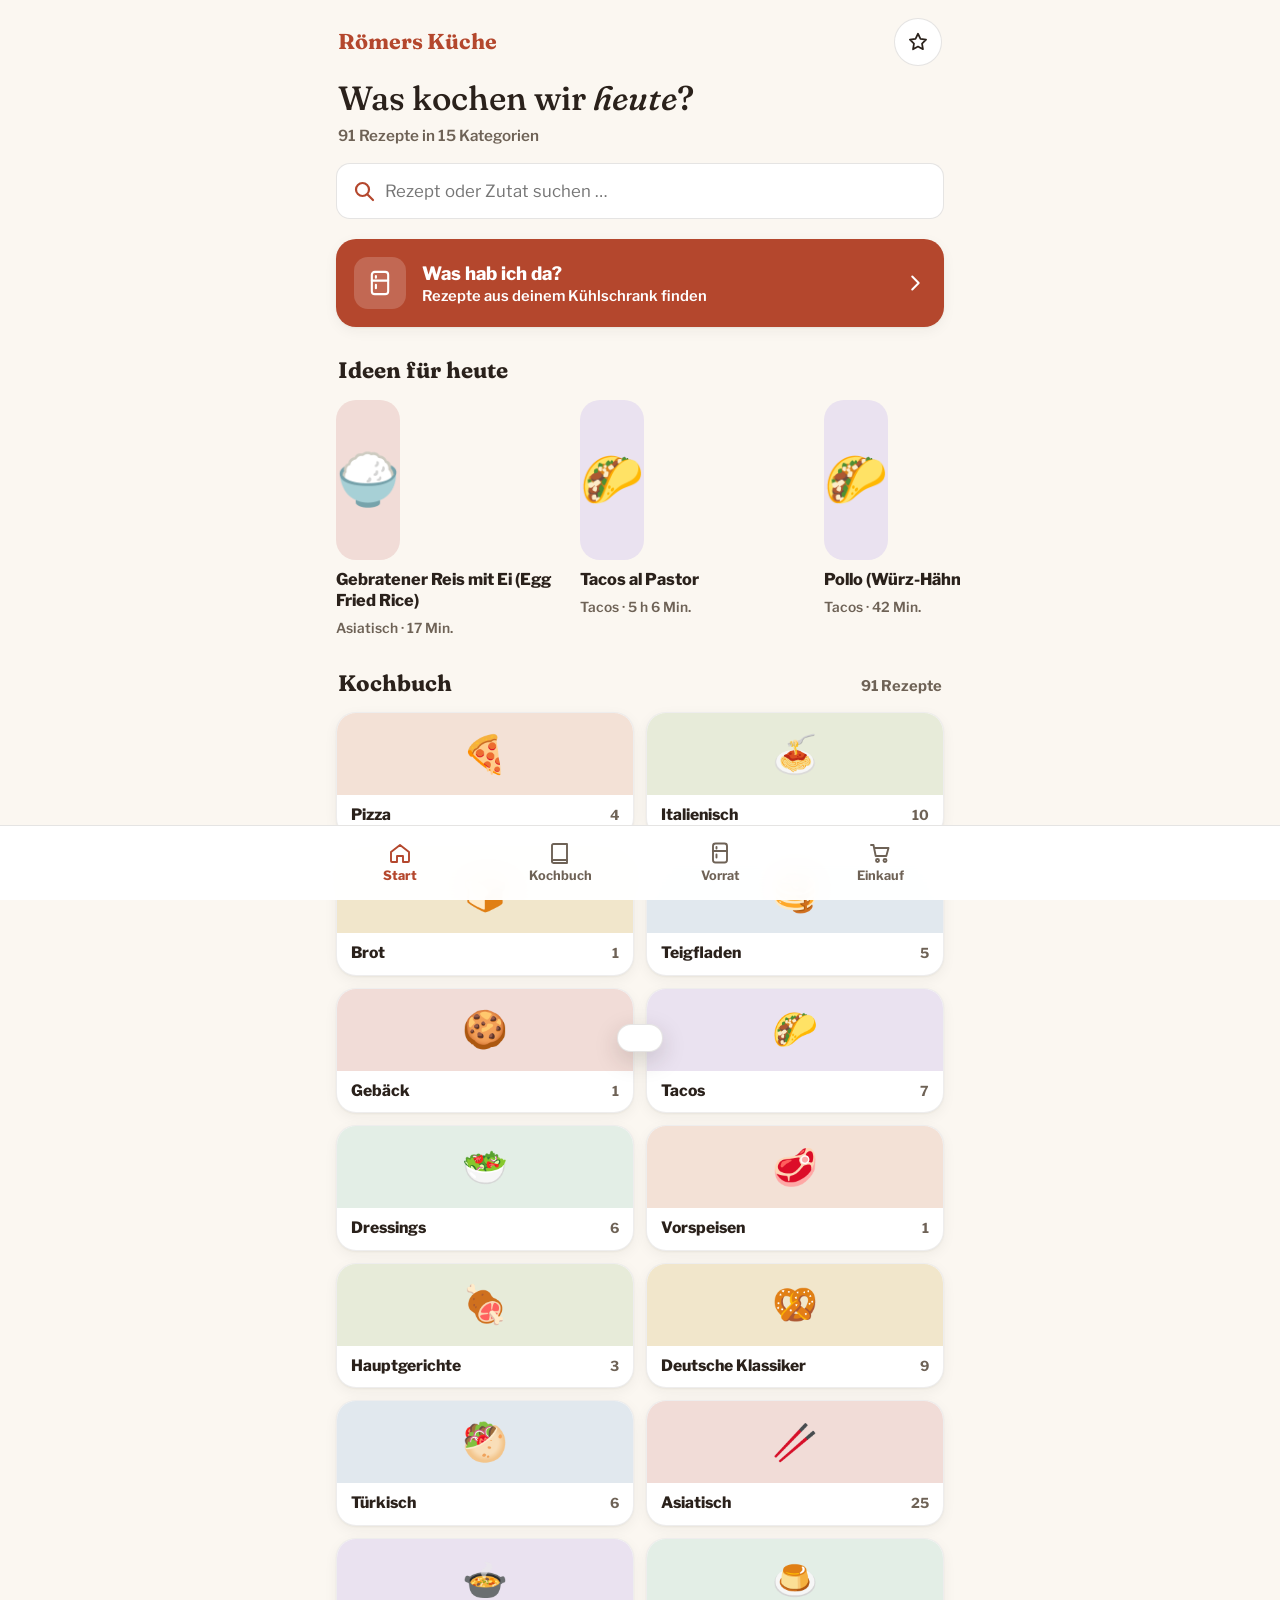
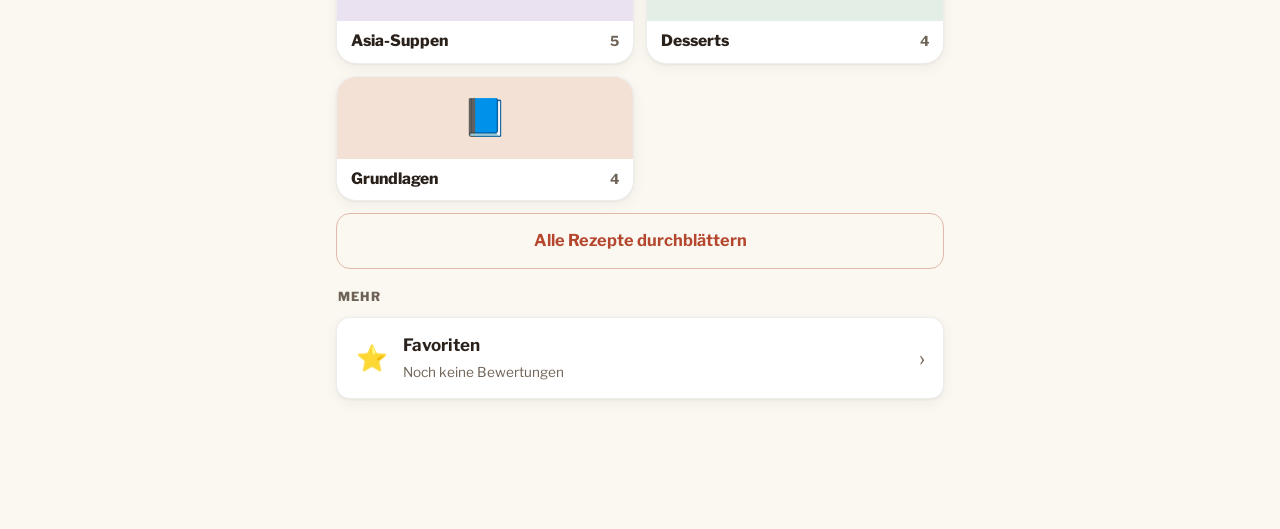
==== commit f4d501ec: "v4.3: +10 japanische Rezepte (Oyakodon, Gyudon, Tonkatsu, Karaage, Curry, Yakisoba, Okonomiyaki, Gyo" ====
--- a/index.html
+++ b/index.html
@@ -425,10 +425,10 @@
 <div id="print-area"></div>
 
 <script>
-const DATA = {"cats": ["Pizza", "Italienisch", "Brot", "Teigfladen", "Gebäck", "Tacos", "Dressings", "Vorspeisen", "Hauptgerichte", "Deutsche Klassiker", "Türkisch", "Asiatisch", "Asia-Suppen", "Desserts", "Grundlagen"], "recipes": [{"id": "pizza-ny-style", "name": "Pizza NY Style", "cat": "Pizza", "yield": "2 große Pizzen (Ø 35 cm)", "base": 2, "hydration": 62, "ing": [{"n": "Weizenmehl Typ 550", "a": 380.0, "u": "g", "p": "mehl"}, {"n": "Wasser", "a": 236.0, "u": "g", "p": "wasser"}, {"n": "Salz", "a": 8.0, "u": "g", "p": "salz"}, {"n": "Frischhefe", "a": 3.0, "u": "g", "p": "hefe"}, {"n": "Olivenöl", "a": 15.0, "u": "g", "p": "oel"}, {"n": "Zucker", "a": 5.0, "u": "g", "p": "zucker"}], "steps": [{"t": "Hefe aktivieren", "d": "5 Min.", "sec": 300, "wait": false, "b": "Hefe mit Zucker in lauwarmem Wasser (35 °C) auflösen, bis es schäumt."}, {"t": "Teig mischen", "d": "5 Min.", "sec": 300, "wait": false, "b": "Mehl und Salz mischen, Hefewasser und Olivenöl zugeben."}, {"t": "Kneten", "d": "8 Min.", "sec": 480, "wait": false, "b": "Kräftig kneten, bis der Teig glatt und elastisch ist."}, {"t": "Kühle Gare", "d": "Warten 48 h", "sec": 172800, "wait": true, "b": "In geölter Schüssel abgedeckt in den Kühlschrank. Mindestens 24 h, ideal 48–72 h."}, {"t": "Aufwärmen", "d": "Warten 2 h", "sec": 7200, "wait": true, "b": "2 h vor dem Backen herausnehmen. Ofen in der letzten Stunde vorheizen."}, {"t": "Backen", "d": "12 Min.", "sec": 720, "wait": false, "b": "250 °C Ober-/Unterhitze, dünn belegt 10–13 Min. bis der Rand goldbraun ist."}], "notes": [], "scalable": true}, {"id": "pizza-napoletana-langzeitfuehrung", "name": "Pizza Napoletana (Langzeitführung)", "cat": "Pizza", "yield": "6 Pizzen à 280 g", "base": 6, "hydration": 65, "ing": [{"n": "Tipo 00 Mehl", "a": 1000.0, "u": "g", "p": "mehl"}, {"n": "Wasser (kalt)", "a": 650.0, "u": "g", "p": "wasser"}, {"n": "Salz", "a": 28.0, "u": "g", "p": "salz"}, {"n": "Frischhefe", "a": 2.5, "u": "g", "p": "hefe"}], "steps": [{"t": "Hefe auflösen", "d": "5 Min.", "sec": 300, "wait": false, "b": "Frischhefe in ca. 200 g des kalten Wassers auflösen. 5 Min. warten."}, {"t": "Mischen", "d": "5 Min.", "sec": 300, "wait": false, "b": "Restliches Wasser und Mehl grob mischen, Hefewasser dazugeben."}, {"t": "Autolyse", "d": "Warten 30 Min.", "sec": 1800, "wait": true, "b": "Abgedeckt ruhen lassen. Das Mehl quillt, das Gluten bildet sich von selbst."}, {"t": "Salz einkneten", "d": "12 Min.", "sec": 720, "wait": false, "b": "Salz zugeben und 8–10 Min. kneten. Ziel: Teigtemperatur unter 24 °C."}, {"t": "Stockgare", "d": "Warten 1 h 30 Min.", "sec": 5400, "wait": true, "b": "Abgedeckt bei Raumtemperatur. Alle 30 Min. einmal Stretch & Fold."}, {"t": "Kugeln formen", "d": "10 Min.", "sec": 600, "wait": false, "b": "Teig in Teiglinge à 280 g teilen und straff rundschleifen."}, {"t": "Kühlschrankgare", "d": "Warten 18 h", "sec": 64800, "wait": true, "b": "Abgedeckt bei 4–6 °C. Die Hefemenge ist auf ca. 18 h ausgelegt. Je länger, desto mehr Aroma."}, {"t": "Akklimatisieren", "d": "Warten 3 h", "sec": 10800, "wait": true, "b": "3 h bei Raumtemperatur. In der letzten Stunde Ofen mit Stein oder Blech auf Maximum vorheizen."}, {"t": "Ausziehen und belegen", "d": "10 Min.", "sec": 600, "wait": false, "b": "Von der Mitte nach außen dehnen, nie ausrollen. Rand (Cornicione) dicker lassen. Dünn belegen."}, {"t": "Backen", "d": "10 Min.", "sec": 600, "wait": false, "b": "Backofen 250–280 °C: 8–12 Min., letzte 2 Min. Grill. Backstein: 6–8 Min. Ooni 450–500 °C: 60–90 Sek., alle 20 Sek. drehen."}], "notes": ["Formel: Mehl = (Anzahl × Teiglinggewicht) ÷ (1 + Hydration + Salzanteil). Salz 2,8 %.", "Frischhefe je kg Mehl nach Kühlzeit: bis 16 h 3,0 g · bis 20 h 2,5 g · bis 24 h 2,0 g · bis 36 h 1,5 g · bis 48 h 1,0 g · länger 0,6 g.", "Trockenhefe = Frischhefe ÷ 3.", "Teiglinggrößen: Kinder 160 g · Normal 280 g · Blech 550 g.", "Mehl: Tipo 00 klassisch elastisch · Typ 550 mehr Biss · Mix 50/50 ausgewogen."], "scalable": true}, {"id": "pizzasosse-marinara", "name": "Pizzasoße Marinara", "cat": "Pizza", "yield": "6 Pizzen", "base": 6, "hydration": null, "ing": [{"n": "Pelati (Dose)", "a": 420.0, "u": "g", "p": "dosentomaten"}, {"n": "Olivenöl", "a": 60.0, "u": "g", "p": "oel"}, {"n": "Knoblauch", "a": 18.0, "u": "g", "p": "knoblauch"}, {"n": "Oregano (getrocknet)", "a": 6.0, "u": "g", "p": "gewuerz"}, {"n": "Salz", "a": 9.0, "u": "g", "p": "salz"}], "steps": [{"t": "Knoblauch anschwitzen", "d": "3 Min.", "sec": 180, "wait": false, "b": "Knoblauch in Olivenöl sanft anschwitzen, nicht bräunen."}, {"t": "Einkochen", "d": "Warten 15 Min.", "sec": 900, "wait": true, "b": "Pelati zerdrücken, mit Oregano und Salz 15 Min. einkochen."}, {"t": "Abkühlen", "d": "Warten 20 Min.", "sec": 1200, "wait": true, "b": "Vollständig abkühlen lassen, bevor sie auf den Teig kommt."}], "notes": [], "scalable": true}, {"id": "pizzasosse-napoletana", "name": "Pizzasoße Napoletana", "cat": "Pizza", "yield": "6 Pizzen", "base": 6, "hydration": null, "ing": [{"n": "Passata di Pomodoro", "a": 360.0, "u": "g", "p": "dosentomaten"}, {"n": "Olivenöl", "a": 48.0, "u": "g", "p": "oel"}, {"n": "Salz", "a": 9.0, "u": "g", "p": "salz"}, {"n": "Zucker", "a": 3.0, "u": "g", "p": "zucker"}], "steps": [{"t": "Kalt verrühren", "d": "5 Min.", "sec": 300, "wait": false, "b": "Alle Zutaten kalt vermengen. Nicht kochen, die Soße gart im Ofen."}], "notes": [], "scalable": true}, {"id": "carbonara", "name": "Spaghetti alla Carbonara", "cat": "Italienisch", "yield": "4 Portionen", "base": 4, "hydration": null, "scalable": true, "ing": [{"n": "Spaghetti", "a": 320.0, "u": "g", "p": "spaghetti"}, {"n": "Guanciale (Schweinebacke)", "a": 150.0, "u": "g", "p": "guanciale"}, {"n": "Eigelb (Größe M)", "a": 6.0, "u": "Stk.", "p": "eier"}, {"n": "Pecorino Romano, fein gerieben (für die Creme)", "a": 50.0, "u": "g", "p": "pecorino"}, {"n": "Pecorino Romano (zum Servieren)", "a": 20.0, "u": "g", "p": "pecorino"}, {"n": "Schwarzer Pfeffer, frisch grob gemahlen", "a": 3.0, "u": "g", "p": "pfeffer"}, {"n": "Wasser (für die Nudeln)", "a": 3000.0, "u": "g", "p": "wasser"}, {"n": "Salz (für das Nudelwasser)", "a": 25.0, "u": "g", "p": "salz"}], "steps": [{"t": "Wasser aufsetzen", "d": "Warten 10 Min.", "sec": 600, "wait": true, "b": "Wasser im großen Topf aufkochen, erst dann salzen. In der Zeit Schwarte vom Guanciale abschneiden und ihn in ca. 1 cm breite Streifen schneiden."}, {"t": "Guanciale auslassen", "d": "8 Min.", "sec": 480, "wait": false, "b": "Guanciale ohne Öl in einer großen Pfanne bei mittlerer Hitze langsam auslassen, bis er knusprig ist. Herausnehmen, das Fett in der Pfanne lassen."}, {"t": "Creme rühren", "d": "3 Min.", "sec": 180, "wait": false, "b": "Eigelb, 50 g Pecorino und den größten Teil des Pfeffers zu einer dicken Creme verrühren. 1–2 EL heißes Nudelwasser einrühren, damit sie glatt wird."}, {"t": "Spaghetti kochen", "d": "Warten 9 Min.", "sec": 540, "wait": true, "b": "Spaghetti 1 Min. kürzer als auf der Packung kochen. Eine Tasse Nudelwasser abschöpfen, bevor du abgießt."}, {"t": "Binden", "d": "2 Min.", "sec": 120, "wait": false, "b": "Spaghetti tropfnass in die Pfanne mit dem Guanciale-Fett geben, Pfanne vom Herd nehmen. Eicreme zugeben und kräftig schwenken. Schluckweise Nudelwasser zugeben, bis die Soße cremig glänzt. Nicht zurück auf die Hitze, sonst wird es Rührei."}, {"t": "Servieren", "d": "1 Min.", "sec": 60, "wait": false, "b": "Guanciale unterheben, sofort auf vorgewärmte Teller. Mit Pecorino und Pfeffer bestreuen."}], "notes": ["Original ohne Sahne, ohne Knoblauch, ohne Zwiebel. Die Cremigkeit kommt nur aus Eigelb, Käse, Fett und Nudelwasser.", "Wird es zu fest: mehr Nudelwasser. Wird es Rührei: Die Pfanne war zu heiß.", "Ohne Guanciale: Pancetta am Stück. Bacon schmeckt rauchig und ist kein Ersatz.", "Sicherer Trick vom Profi: Pasta, Fett und Creme in einer Metallschüssel über dem Nudeltopf (Wasserbad) binden.", "Version 2: ersetzt die frühere Carbonara-Soße (2 Portionen) aus dem Rezeptbuch."]}, {"id": "ossobuco-alla-milanese", "name": "Ossobuco alla Milanese mit Gremolata", "cat": "Italienisch", "yield": "4 Portionen", "base": 4, "hydration": null, "scalable": true, "ing": [{"n": "Kalbshaxe in Scheiben (4 Stück, 3–4 cm dick)", "a": 1400.0, "u": "g", "p": "kalbshaxe"}, {"n": "Salz", "a": 8.0, "u": "g", "p": "salz"}, {"n": "Pfeffer", "a": 1.0, "u": "g", "p": "pfeffer"}, {"n": "Weizenmehl Typ 405 (zum Wenden)", "a": 30.0, "u": "g", "p": "mehl"}, {"n": "Olivenöl", "a": 20.0, "u": "g", "p": "oel"}, {"n": "Butter", "a": 40.0, "u": "g", "p": "butter"}, {"n": "Zwiebel", "a": 150.0, "u": "g", "p": "zwiebel"}, {"n": "Karotte", "a": 80.0, "u": "g", "p": "karotten"}, {"n": "Staudensellerie", "a": 80.0, "u": "g", "p": "staudensellerie"}, {"n": "Knoblauch", "a": 6.0, "u": "g", "p": "knoblauch"}, {"n": "Weißwein, trocken", "a": 200.0, "u": "g", "p": "wein_weiss"}, {"n": "Kalbs- oder Rinderfond", "a": 400.0, "u": "g", "p": "bruehe"}, {"n": "Tomatenmark (optional)", "a": 15.0, "u": "g", "p": "tomatenmark"}, {"n": "Lorbeerblatt", "a": 1.0, "u": "Stk.", "p": "gewuerz"}, {"n": "Zitrone, unbehandelt (Schale für die Gremolata)", "a": 1.0, "u": "Stk.", "p": "zitrone"}, {"n": "Petersilie, glatt (für die Gremolata)", "a": 15.0, "u": "g", "p": "petersilie"}, {"n": "Knoblauch (für die Gremolata)", "a": 4.0, "u": "g", "p": "knoblauch"}, {"n": "Sardellenfilet (optional, für die Gremolata)", "a": 5.0, "u": "g", "p": "sardellen"}], "steps": [{"t": "Vorbereiten", "d": "10 Min.", "sec": 600, "wait": false, "b": "Haxen trocken tupfen. Die Haut am Rand 3-mal einschneiden, sonst wölben sie sich. Salzen, pfeffern, in Mehl wenden und abklopfen. Zwiebel, Karotte und Sellerie fein würfeln, Knoblauch hacken."}, {"t": "Anbraten", "d": "10 Min.", "sec": 600, "wait": false, "b": "Ofen auf 160 °C Ober-/Unterhitze vorheizen. Öl und die Hälfte der Butter im Bräter erhitzen. Haxen pro Seite ca. 4 Min. goldbraun braten, herausnehmen."}, {"t": "Soffritto", "d": "8 Min.", "sec": 480, "wait": false, "b": "Restliche Butter in den Bräter. Gemüse und Knoblauch bei mittlerer Hitze weich und glasig dünsten, nicht bräunen."}, {"t": "Ablöschen", "d": "5 Min.", "sec": 300, "wait": false, "b": "Mit Weißwein ablöschen, Bratensatz lösen und auf die Hälfte einkochen. Tomatenmark (optional), Fond und Lorbeer einrühren."}, {"t": "Schmoren", "d": "Warten 1 h 45 Min.", "sec": 6300, "wait": true, "b": "Haxen nebeneinander einlegen, die Flüssigkeit soll etwa 2/3 hoch stehen. Deckel drauf, ab in den Ofen. Nach 1 h vorsichtig wenden, bei Bedarf etwas Fond nachgießen. Fertig, wenn sich das Fleisch mit der Gabel vom Knochen löst."}, {"t": "Gremolata", "d": "5 Min.", "sec": 300, "wait": false, "b": "Zitronenschale fein abreiben. Petersilie, Knoblauch und Sardelle sehr fein hacken, alles mischen."}, {"t": "Fertigstellen", "d": "7 Min.", "sec": 420, "wait": false, "b": "Haxen vorsichtig herausheben, damit das Mark im Knochen bleibt. Soße auf dem Herd sämig einkochen, mit Salz und Pfeffer abschmecken. Über die Haxen geben, Gremolata darüberstreuen. Dazu Risotto alla Milanese, Polenta oder Kartoffelpüree."}], "notes": ["Das Mark ist das Beste: mit einem kleinen Löffel aus dem Knochen essen.", "Mailänder Original ist „in bianco“, also ohne Tomate. Das Tomatenmark ist optional für eine dunklere Soße.", "Günstiger: Rinderbeinscheiben. Dann 30–45 Min. länger schmoren.", "Gremolata erst ganz zum Schluss darüber, sie lebt von der Frische.", "Am Vortag geschmort schmeckt es noch besser. Gremolata dann frisch machen."]}, {"id": "ragu-bolognese", "name": "Ragù alla Bolognese mit Tagliatelle", "cat": "Italienisch", "yield": "6 Portionen", "base": 6, "hydration": null, "scalable": true, "ing": [{"n": "Rinderhack, grob gewolft (oder Rind/Schwein gemischt)", "a": 400.0, "u": "g", "p": "hackfleisch"}, {"n": "Pancetta", "a": 150.0, "u": "g", "p": "speck"}, {"n": "Zwiebel", "a": 60.0, "u": "g", "p": "zwiebel"}, {"n": "Karotte", "a": 60.0, "u": "g", "p": "karotten"}, {"n": "Staudensellerie", "a": 60.0, "u": "g", "p": "staudensellerie"}, {"n": "Olivenöl", "a": 30.0, "u": "g", "p": "oel"}, {"n": "Weißwein, trocken", "a": 100.0, "u": "g", "p": "wein_weiss"}, {"n": "Tomatenpassata", "a": 250.0, "u": "g", "p": "dosentomaten"}, {"n": "Tomatenmark", "a": 20.0, "u": "g", "p": "tomatenmark"}, {"n": "Fleischbrühe", "a": 300.0, "u": "g", "p": "bruehe"}, {"n": "Vollmilch (optional)", "a": 100.0, "u": "g", "p": "milch"}, {"n": "Salz", "a": 5.0, "u": "g", "p": "salz"}, {"n": "Pfeffer", "a": 1.0, "u": "g", "p": "pfeffer"}, {"n": "Muskatnuss (optional)", "a": 0.3, "u": "g", "p": "gewuerz"}, {"n": "Tagliatelle (frisch oder getrocknet)", "a": 500.0, "u": "g", "p": "tagliatelle"}, {"n": "Parmigiano Reggiano, gerieben", "a": 60.0, "u": "g", "p": "parmesan"}], "steps": [{"t": "Schneiden", "d": "10 Min.", "sec": 600, "wait": false, "b": "Pancetta in feine Würfel schneiden oder hacken. Zwiebel, Karotte und Sellerie sehr fein würfeln (Soffritto)."}, {"t": "Pancetta auslassen", "d": "5 Min.", "sec": 300, "wait": false, "b": "Olivenöl im schweren Topf erhitzen, Pancetta bei mittlerer Hitze auslassen."}, {"t": "Soffritto", "d": "8 Min.", "sec": 480, "wait": false, "b": "Gemüse zugeben und langsam weich dünsten, bis es glasig ist. Nicht bräunen."}, {"t": "Fleisch anbraten", "d": "10 Min.", "sec": 600, "wait": false, "b": "Hitze erhöhen, Hack zugeben und zerdrücken. Braten, bis die Flüssigkeit verdampft ist und das Fleisch hörbar brutzelt."}, {"t": "Ablöschen", "d": "5 Min.", "sec": 300, "wait": false, "b": "Mit Weißwein ablöschen und einkochen, bis er fast verdampft ist."}, {"t": "Schmoren", "d": "Warten 2 h", "sec": 7200, "wait": true, "b": "Passata, Tomatenmark und eine Kelle Brühe einrühren. Halb zugedeckt bei kleinster Hitze leise blubbern lassen. Immer wenn es trocken wird, etwas Brühe nachgießen."}, {"t": "Fertigstellen", "d": "Warten 10 Min.", "sec": 600, "wait": true, "b": "Milch einrühren (optional) und 10 Min. weiter köcheln. Mit Salz, Pfeffer und Muskat abschmecken. Das Ragù soll dick, glänzend und dunkelrot sein."}, {"t": "Tagliatelle", "d": "8 Min.", "sec": 480, "wait": false, "b": "Tagliatelle in reichlich Salzwasser al dente kochen, mit etwas Nudelwasser direkt im Ragù schwenken. Mit Parmigiano servieren."}], "notes": ["Ein Fleischragù mit etwas Tomate, keine Tomatensoße mit Fleisch.", "In Bologna gibt es Tagliatelle dazu, keine Spaghetti. Die breiten Bandnudeln nehmen das Ragù besser auf.", "Am besten am Vortag kochen. Hält 3 Tage im Kühlschrank und lässt sich gut einfrieren.", "Basis für Lasagne alla Bolognese: mit Béchamel (siehe Short Rib Lasagne) schichten.", "Version 2: nach dem Rezept der Accademia Italiana della Cucina von 2023. Ersetzt die frühere Ragù-Soße (2 Portionen)."]}, {"id": "saltimbocca-alla-romana", "name": "Saltimbocca alla Romana", "cat": "Italienisch", "yield": "4 Portionen", "base": 4, "hydration": null, "scalable": true, "ing": [{"n": "Kalbsschnitzel aus der Oberschale (8 dünne Scheiben)", "a": 560.0, "u": "g", "p": "kalb"}, {"n": "Prosciutto (Parmaschinken, 8 Scheiben)", "a": 100.0, "u": "g", "p": "prosciutto"}, {"n": "Salbeiblätter, frisch", "a": 8.0, "u": "Stk.", "p": "salbei"}, {"n": "Weizenmehl Typ 405", "a": 20.0, "u": "g", "p": "mehl"}, {"n": "Butter (zum Braten)", "a": 30.0, "u": "g", "p": "butter"}, {"n": "Olivenöl", "a": 10.0, "u": "g", "p": "oel"}, {"n": "Weißwein, trocken", "a": 100.0, "u": "g", "p": "wein_weiss"}, {"n": "Butter, kalt (für die Soße)", "a": 15.0, "u": "g", "p": "butter"}, {"n": "Salz", "a": 2.0, "u": "g", "p": "salz"}, {"n": "Pfeffer", "a": 0.5, "u": "g", "p": "pfeffer"}], "steps": [{"t": "Plattieren", "d": "5 Min.", "sec": 300, "wait": false, "b": "Schnitzel zwischen Frischhaltefolie mit dem Plattiereisen oder einem Topfboden auf ca. 4 mm dünn klopfen."}, {"t": "Belegen", "d": "5 Min.", "sec": 300, "wait": false, "b": "Jedes Schnitzel leicht pfeffern (kaum salzen, der Schinken ist salzig). Mit einer Scheibe Prosciutto und einem Salbeiblatt belegen und mit einem Zahnstocher feststecken."}, {"t": "Mehlieren", "d": "2 Min.", "sec": 120, "wait": false, "b": "Nur die Unterseite (ohne Schinken) dünn in Mehl drücken, überschüssiges Mehl abklopfen."}, {"t": "Braten", "d": "6 Min.", "sec": 360, "wait": false, "b": "Butter und Öl in einer großen Pfanne aufschäumen lassen. Schnitzel portionsweise zuerst auf der Schinkenseite 1 Min., dann auf der Mehlseite 1–2 Min. braten. Herausnehmen und warm stellen."}, {"t": "Soße", "d": "3 Min.", "sec": 180, "wait": false, "b": "Mit Weißwein ablöschen, Bratensatz lösen und um die Hälfte einkochen. Pfanne vom Herd, kalte Butter einschwenken, bis die Soße bindet."}, {"t": "Servieren", "d": "1 Min.", "sec": 60, "wait": false, "b": "Zahnstocher entfernen, Soße über die Schnitzel geben, sofort servieren. Dazu Weißbrot, Erbsen oder Spinat."}], "notes": ["Kurz und heiß braten: Dünnes Kalb wird bei mehr als 3 Min. trocken.", "Günstigere Variante: Schweineschnitzel oder Hähnchenbrust, genauso dünn geklopft.", "Die Pfanne nicht überladen, lieber in zwei Durchgängen braten."]}, {"id": "parmigiana-di-melanzane", "name": "Parmigiana di Melanzane (Auberginen-Auflauf)", "cat": "Italienisch", "yield": "6 Portionen (Form ca. 20 × 30 cm)", "base": 6, "hydration": null, "scalable": true, "ing": [{"n": "Auberginen", "a": 1200.0, "u": "g", "p": "auberginen"}, {"n": "Salz (zum Entwässern)", "a": 15.0, "u": "g", "p": "salz"}, {"n": "Neutrales Öl oder Olivenöl (zum Braten)", "a": 150.0, "u": "g", "p": "oel"}, {"n": "Tomatenpassata", "a": 700.0, "u": "g", "p": "dosentomaten"}, {"n": "Knoblauch", "a": 6.0, "u": "g", "p": "knoblauch"}, {"n": "Olivenöl (für die Soße)", "a": 20.0, "u": "g", "p": "oel"}, {"n": "Salz (für die Soße)", "a": 4.0, "u": "g", "p": "salz"}, {"n": "Basilikum, frisch", "a": 15.0, "u": "g", "p": "basilikum"}, {"n": "Mozzarella (gut abgetropft)", "a": 250.0, "u": "g", "p": "mozzarella"}, {"n": "Parmigiano Reggiano, gerieben", "a": 100.0, "u": "g", "p": "parmesan"}], "steps": [{"t": "Auberginen salzen", "d": "Warten 30 Min.", "sec": 1800, "wait": true, "b": "Auberginen längs in 5 mm dicke Scheiben schneiden, lagenweise salzen und in einem Sieb Wasser ziehen lassen. Parallel die Soße kochen."}, {"t": "Tomatensoße", "d": "Warten 20 Min.", "sec": 1200, "wait": true, "b": "Knoblauch im Olivenöl kurz andünsten, Passata und Salz zugeben, offen leise einkochen. Am Ende ein paar Basilikumblätter einlegen."}, {"t": "Auberginen braten", "d": "25 Min.", "sec": 1500, "wait": false, "b": "Scheiben gut trocken tupfen. Portionsweise im Öl von beiden Seiten goldbraun braten, auf Küchenpapier abtropfen lassen. Mozzarella in kleine Würfel schneiden und abtropfen lassen."}, {"t": "Schichten", "d": "10 Min.", "sec": 600, "wait": false, "b": "Ofen auf 200 °C Ober-/Unterhitze vorheizen. Etwas Soße in die Form, dann Auberginen, Soße, Mozzarella, Parmigiano und Basilikum. 3–4 Lagen. Oben Soße und reichlich Parmigiano."}, {"t": "Backen", "d": "Warten 35 Min.", "sec": 2100, "wait": true, "b": "Backen, bis es blubbert und die Oberfläche goldbraun ist."}, {"t": "Ruhen", "d": "Warten 15 Min.", "sec": 900, "wait": true, "b": "Vor dem Anschneiden ruhen lassen, sonst läuft sie auseinander."}], "notes": ["Fettärmer: Scheiben mit Öl bestreichen und bei 220 °C ca. 20 Min. im Ofen backen statt braten.", "Mozzarella gut abtropfen lassen, sonst wird der Auflauf wässrig.", "Lauwarm oder am nächsten Tag schmeckt sie am besten. Vegetarisch."]}, {"id": "frische-eierpasta", "name": "Frische Eierpasta", "cat": "Italienisch", "yield": "2 Portionen", "base": 2, "hydration": null, "ing": [{"n": "Semola rimacinata (oder Tipo 00)", "a": 200.0, "u": "g", "p": "semola"}, {"n": "Eier (Größe L)", "a": 2.0, "u": "Stk.", "p": "eier"}, {"n": "Olivenöl", "a": 5.0, "u": "g", "p": "oel"}, {"n": "Salz", "a": 2.0, "u": "g", "p": "salz"}], "steps": [{"t": "Mulde formen", "d": "3 Min.", "sec": 180, "wait": false, "b": "Mehl auf die Arbeitsfläche häufen, Mulde formen, Eier, Salz und Öl hinein."}, {"t": "Kneten", "d": "8 Min.", "sec": 480, "wait": false, "b": "Von innen nach außen einarbeiten, zu einem glatten, festen Teig kneten."}, {"t": "Ruhen", "d": "Warten 30 Min.", "sec": 1800, "wait": true, "b": "In Folie wickeln. Das Gluten entspannt sich, der Teig wird ausrollbar."}, {"t": "Ausrollen", "d": "15 Min.", "sec": 900, "wait": false, "b": "Portionsweise sehr dünn ausrollen oder Nudelmaschine bis Stufe 5–7."}, {"t": "Formen", "d": "5 Min.", "sec": 300, "wait": false, "b": "Tagliatelle 8 mm, Pappardelle 2 cm, Quadrate für Lasagne."}, {"t": "Kochen", "d": "3 Min.", "sec": 180, "wait": false, "b": "Reichlich Wasser mit 10 g Salz pro Liter. Frische Pasta 2–3 Min., probieren."}], "notes": [], "scalable": true}, {"id": "aglio-e-olio", "name": "Aglio e Olio", "cat": "Italienisch", "yield": "2 Portionen", "base": 2, "hydration": null, "ing": [{"n": "Knoblauch", "a": 30.0, "u": "g", "p": "knoblauch"}, {"n": "Olivenöl", "a": 50.0, "u": "g", "p": "oel"}, {"n": "Chili (frisch)", "a": 1.0, "u": "Stk.", "p": "chili"}, {"n": "Petersilie", "a": 16.0, "u": "g", "p": "petersilie"}], "steps": [{"t": "Knoblauch ziehen lassen", "d": "5 Min.", "sec": 300, "wait": false, "b": "Knoblauch in Scheiben mit Chili im Öl sanft goldgelb ziehen lassen."}, {"t": "Schwenken", "d": "5 Min.", "sec": 300, "wait": false, "b": "Pasta mit etwas Nudelwasser im Öl schwenken, Petersilie dazu."}], "notes": [], "scalable": true}, {"id": "arrabbiata", "name": "Arrabbiata", "cat": "Italienisch", "yield": "2 Portionen", "base": 2, "hydration": null, "ing": [{"n": "Pelati (Dose)", "a": 200.0, "u": "g", "p": "dosentomaten"}, {"n": "Knoblauch", "a": 24.0, "u": "g", "p": "knoblauch"}, {"n": "Chili (frisch)", "a": 2.0, "u": "Stk.", "p": "chili"}, {"n": "Olivenöl", "a": 30.0, "u": "g", "p": "oel"}, {"n": "Salz", "a": 2.0, "u": "g", "p": "salz"}], "steps": [{"t": "Anschwitzen", "d": "5 Min.", "sec": 300, "wait": false, "b": "Knoblauch und Chili im Öl anschwitzen."}, {"t": "Köcheln", "d": "Warten 20 Min.", "sec": 1200, "wait": true, "b": "Pelati zugeben, salzen, 20 Min. köcheln."}], "notes": [], "scalable": true}, {"id": "cacio-e-pepe", "name": "Cacio e Pepe", "cat": "Italienisch", "yield": "2 Portionen", "base": 2, "hydration": null, "ing": [{"n": "Pecorino Romano", "a": 100.0, "u": "g", "p": "pecorino"}, {"n": "Parmesan", "a": 60.0, "u": "g", "p": "parmesan"}, {"n": "Schwarzer Pfeffer", "a": 6.0, "u": "g", "p": "pfeffer"}], "steps": [{"t": "Pfeffer rösten", "d": "2 Min.", "sec": 120, "wait": false, "b": "Grob gemahlenen Pfeffer trocken in der Pfanne anrösten."}, {"t": "Käsecreme", "d": "3 Min.", "sec": 180, "wait": false, "b": "Fein geriebenen Käse mit lauwarmem Nudelwasser zur Paste rühren."}, {"t": "Binden", "d": "4 Min.", "sec": 240, "wait": false, "b": "Pasta abseits der Hitze mit Pfeffer und Käsecreme schwenken."}], "notes": [], "scalable": true}, {"id": "puttanesca", "name": "Puttanesca", "cat": "Italienisch", "yield": "2 Portionen", "base": 2, "hydration": null, "ing": [{"n": "Pelati (Dose)", "a": 200.0, "u": "g", "p": "dosentomaten"}, {"n": "Schwarze Oliven", "a": 80.0, "u": "g", "p": "oliven"}, {"n": "Kapern", "a": 30.0, "u": "g", "p": "kapern"}, {"n": "Sardellen", "a": 30.0, "u": "g", "p": "sardellen"}, {"n": "Knoblauch", "a": 20.0, "u": "g", "p": "knoblauch"}, {"n": "Olivenöl", "a": 15.0, "u": "g", "p": "oel"}], "steps": [{"t": "Anschwitzen", "d": "5 Min.", "sec": 300, "wait": false, "b": "Knoblauch und Sardellen im Öl schmelzen lassen."}, {"t": "Köcheln", "d": "Warten 20 Min.", "sec": 1200, "wait": true, "b": "Pelati, Oliven und Kapern zugeben, 20 Min. köcheln."}], "notes": [], "scalable": true}, {"id": "weissbrot-focaccia", "name": "Weißbrot / Focaccia", "cat": "Brot", "yield": "1 Laib (ca. 900 g)", "base": 1, "hydration": 75, "ing": [{"n": "Weizenmehl Typ 550", "a": 500.0, "u": "g", "p": "mehl"}, {"n": "Wasser (lauwarm, 30 °C)", "a": 375.0, "u": "g", "p": "wasser"}, {"n": "Salz", "a": 10.0, "u": "g", "p": "salz"}, {"n": "Frischhefe", "a": 7.0, "u": "g", "p": "hefe"}, {"n": "Olivenöl", "a": 30.0, "u": "g", "p": "oel"}], "steps": [{"t": "Teig mischen", "d": "10 Min.", "sec": 600, "wait": false, "b": "Hefe im Wasser auflösen, mit Mehl und Salz verbinden, Öl einarbeiten. Der Teig klebt, das ist richtig."}, {"t": "Stretch & Fold", "d": "Warten 2 h", "sec": 7200, "wait": true, "b": "4 Runden alle 30 Min.: eine Seite hochziehen und überschlagen, alle vier Seiten."}, {"t": "Stockgare", "d": "Warten 1 h", "sec": 3600, "wait": true, "b": "Abgedeckt gehen lassen, bis sich der Teig fast verdoppelt hat."}, {"t": "Formen", "d": "10 Min.", "sec": 600, "wait": false, "b": "Brot: zum Laib formen, ins bemehlte Gärkörbchen. Focaccia: ins geölte Blech ziehen."}, {"t": "Stückgare", "d": "Warten 1 h", "sec": 3600, "wait": true, "b": "Abgedeckt gehen lassen oder über Nacht in den Kühlschrank. Ofen mit vorheizen."}, {"t": "Backen", "d": "35 Min.", "sec": 2100, "wait": false, "b": "230 °C Ober-/Unterhitze mit Dampf. Einschneiden. Nach 15 Min. Dampf ablassen, fertig backen."}], "notes": ["Optionaler Vorteig: 100 g Mehl + 100 g Wasser + 1 g Hefe, 8–12 h bei Raumtemperatur."], "scalable": true}, {"id": "amerikanische-pancakes", "name": "Amerikanische Pancakes", "cat": "Teigfladen", "yield": "8 Pancakes", "base": 8, "hydration": null, "ing": [{"n": "Weizenmehl Typ 405", "a": 200.0, "u": "g", "p": "mehl"}, {"n": "Milch (oder Buttermilch, bei Bedarf bis 230 g)", "a": 200.0, "u": "g", "p": "milch"}, {"n": "Ei (Größe L)", "a": 1.0, "u": "Stk.", "p": "eier"}, {"n": "Butter (geschmolzen, lauwarm)", "a": 30.0, "u": "g", "p": "butter"}, {"n": "Backpulver (frisch)", "a": 10.0, "u": "g", "p": "backpulver"}, {"n": "Zucker", "a": 15.0, "u": "g", "p": "zucker"}, {"n": "Salz", "a": 3.0, "u": "g", "p": "salz"}, {"n": "Vanilleextrakt", "a": 5.0, "u": "g", "p": "gewuerz"}], "steps": [{"t": "Trockene Zutaten", "d": "2 Min.", "sec": 120, "wait": false, "b": "Mehl, Backpulver, Zucker und Salz in einer Schüssel mischen."}, {"t": "Nasse Zutaten", "d": "3 Min.", "sec": 180, "wait": false, "b": "Ei verquirlen, Milch und Vanille dazu. Butter zuletzt und nur lauwarm einrühren, nicht heiß."}, {"t": "Zusammenführen", "d": "2 Min.", "sec": 120, "wait": false, "b": "Mit dem Löffel nur 10 bis 15 Mal unterheben. Klümpchen bleiben drin. Der Teig muss dickflüssig sein und langsam vom Löffel fallen, nicht laufen. Läuft er, 1 bis 2 EL Mehl einrühren."}, {"t": "Ruhen", "d": "Warten 10 Min.", "sec": 600, "wait": true, "b": "Nicht mehr rühren. Das Backpulver bildet Bläschen, der Teig wird luftiger."}, {"t": "Backen", "d": "20 Min.", "sec": 1200, "wait": false, "b": "Pfanne 3 Min. auf mittlerer Stufe vorheizen. Fett nur hauchdünn mit Küchenpapier verreiben. Erst einen Test-Pancake backen. Pro Pancake ca. 50 g Teig (eine kleine Kelle) von oben in die Mitte geben, nicht verstreichen. Wenden, wenn Blasen aufplatzen und offen bleiben und der Rand matt ist, nach ca. 2 Min. Dann noch 1 Min. Nicht flach drücken."}], "notes": ["Fehlerbilder:", "Laufen auseinander: Teig zu flüssig, zu viel Fett in der Pfanne oder Pfanne zu kalt.", "Bleiben flach: Backpulver alt (Test: 1 TL in heißes Wasser, muss sofort sprudeln), zu viel gerührt oder Teig zu lange gestanden.", "Außen dunkel, innen roh: Pfanne zu heiß, eine Stufe zurück.", "Noch fluffiger: Buttermilch statt Milch und zusätzlich 2 g Natron."], "scalable": true}, {"id": "crepes", "name": "Crêpes", "cat": "Teigfladen", "yield": "8 Crêpes", "base": 8, "hydration": null, "ing": [{"n": "Weizenmehl Typ 405", "a": 150.0, "u": "g", "p": "mehl"}, {"n": "Milch", "a": 375.0, "u": "g", "p": "milch"}, {"n": "Eier (Größe L)", "a": 3.0, "u": "Stk.", "p": "eier"}, {"n": "Butter (geschmolzen)", "a": 30.0, "u": "g", "p": "butter"}, {"n": "Zucker", "a": 10.0, "u": "g", "p": "zucker"}, {"n": "Salz", "a": 1.0, "u": "g", "p": "salz"}], "steps": [{"t": "Teig anrühren", "d": "5 Min.", "sec": 300, "wait": false, "b": "Mehl mit Eiern verrühren, Milch nach und nach einrühren, ohne Klumpen."}, {"t": "Würzen", "d": "2 Min.", "sec": 120, "wait": false, "b": "Butter, Zucker und Salz einrühren. Konsistenz wie flüssige Sahne."}, {"t": "Ruhen", "d": "Warten 30 Min.", "sec": 1800, "wait": true, "b": "Abgedeckt ruhen lassen, das Mehl quillt."}, {"t": "Pfanne vorbereiten", "d": "3 Min.", "sec": 180, "wait": false, "b": "Pfanne 24–26 cm, mittlere bis hohe Hitze, hauchdünn fetten."}, {"t": "Backen", "d": "12 Min.", "sec": 720, "wait": false, "b": "Kleine Kelle Teig, sofort schwenken. 1–2 Min. pro Seite."}], "notes": [], "scalable": true}, {"id": "kaiserschmarrn", "name": "Kaiserschmarrn", "cat": "Teigfladen", "yield": "2 Portionen", "base": 2, "hydration": null, "ing": [{"n": "Rosinen", "a": 40.0, "u": "g", "p": "rosinen"}, {"n": "Rum (oder Apfelsaft)", "a": 20.0, "u": "g", "p": "likoer"}, {"n": "Eier (Größe L)", "a": 4.0, "u": "Stk.", "p": "eier"}, {"n": "Milch", "a": 250.0, "u": "g", "p": "milch"}, {"n": "Weizenmehl Typ 405", "a": 125.0, "u": "g", "p": "mehl"}, {"n": "Vanillezucker", "a": 8.0, "u": "g", "p": "zucker"}, {"n": "Salz", "a": 1.0, "u": "g", "p": "salz"}, {"n": "Zucker (für den Eischnee)", "a": 30.0, "u": "g", "p": "zucker"}, {"n": "Butter (zum Anbacken)", "a": 20.0, "u": "g", "p": "butter"}, {"n": "Butter (zum Karamellisieren)", "a": 20.0, "u": "g", "p": "butter"}, {"n": "Zucker (zum Karamellisieren)", "a": 15.0, "u": "g", "p": "zucker"}, {"n": "Puderzucker", "a": 10.0, "u": "g", "p": "zucker"}], "steps": [{"t": "Rosinen einweichen", "d": "Warten 30 Min.", "sec": 1800, "wait": true, "b": "Rosinen mit Rum mischen und ziehen lassen. Gern auch über Nacht."}, {"t": "Teig anrühren", "d": "5 Min.", "sec": 300, "wait": false, "b": "Ofen auf 200 °C Ober-/Unterhitze vorheizen. Eier trennen. Eigelb mit Milch, Vanillezucker und Salz verrühren, dann das Mehl einrühren, bis der Teig glatt ist."}, {"t": "Eischnee schlagen", "d": "4 Min.", "sec": 240, "wait": false, "b": "Eiweiß mit dem Zucker cremig schlagen. Der Schnee soll glänzen und weiche Spitzen haben, nicht trocken und fest sein."}, {"t": "Schnee unterheben", "d": "2 Min.", "sec": 120, "wait": false, "b": "Ein Viertel des Schnees unter den Teig rühren, den Rest mit dem Teigschaber locker unterheben. Nicht rühren, sonst fällt er zusammen."}, {"t": "Anbacken", "d": "3 Min.", "sec": 180, "wait": false, "b": "Butter in einer ofenfesten Pfanne (24 bis 26 cm) bei mittlerer Hitze schmelzen. Masse einfüllen, abgetropfte Rosinen darüberstreuen. Backen, bis die Unterseite goldgelb ist."}, {"t": "Im Ofen backen", "d": "Warten 14 Min.", "sec": 840, "wait": true, "b": "Pfanne auf die mittlere Schiene. Backen, bis die Oberfläche goldbraun und die Mitte gestockt ist (Stäbchenprobe)."}, {"t": "Zerreißen und karamellisieren", "d": "3 Min.", "sec": 180, "wait": false, "b": "Pfanne zurück auf den Herd. Vorsicht, der Griff ist heiß. Mit zwei Gabeln in mundgerechte Stücke reißen. Butter und Zucker darübergeben und bei mittlerer bis hoher Hitze schwenken, bis der Zucker karamellisiert."}, {"t": "Anrichten", "d": "1 Min.", "sec": 60, "wait": false, "b": "Mit Puderzucker bestäuben und sofort servieren. Dazu passen Zwetschgenröster, Apfelmus oder Preiselbeeren."}], "notes": ["Die Grundmenge ist für 2 Personen als Hauptgericht, als Dessert reicht sie für 4.", "Ohne Ofen: bei schwacher Hitze mit Deckel 6 bis 8 Min. backen, vierteln, wenden und weitere 3 bis 4 Min. backen. Dann zerreißen und karamellisieren.", "Fluffig wird er nur mit cremigem, nicht zu festem Eischnee, der kurz untergehoben wird.", "Für Kinder: Rum durch Apfelsaft ersetzen."], "scalable": true}, {"id": "pfannkuchen-klassisch", "name": "Pfannkuchen (klassisch)", "cat": "Teigfladen", "yield": "4 Portionen", "base": 4, "hydration": null, "ing": [{"n": "Weizenmehl Typ 405", "a": 160.0, "u": "g", "p": "mehl"}, {"n": "Milch", "a": 320.0, "u": "g", "p": "milch"}, {"n": "Eier (Größe L)", "a": 2.0, "u": "Stk.", "p": "eier"}, {"n": "Butter", "a": 20.0, "u": "g", "p": "butter"}, {"n": "Zucker", "a": 20.0, "u": "g", "p": "zucker"}, {"n": "Salz", "a": 1.0, "u": "g", "p": "salz"}], "steps": [{"t": "Teig rühren", "d": "5 Min.", "sec": 300, "wait": false, "b": "Mehl, Eier, Salz und Zucker verrühren, Milch einrühren bis glatt."}, {"t": "Ruhen", "d": "Warten 15 Min.", "sec": 900, "wait": true, "b": "Kurz ruhen lassen."}, {"t": "Backen", "d": "10 Min.", "sec": 600, "wait": false, "b": "Butter in der Pfanne erhitzen, Teig einlaufen lassen, goldbraun backen und wenden."}], "notes": [], "scalable": true}, {"id": "reibekuchen-rheinisch", "name": "Reibekuchen (rheinisch)", "cat": "Teigfladen", "yield": "4 Portionen (ca. 16 Stück)", "base": 4, "hydration": null, "ing": [{"n": "Kartoffeln, mehligkochend (geschält)", "a": 1000.0, "u": "g", "p": "kartoffeln"}, {"n": "Zwiebel", "a": 120.0, "u": "g", "p": "zwiebel"}, {"n": "Eier (Größe L)", "a": 2.0, "u": "Stk.", "p": "eier"}, {"n": "Zarte Haferflocken", "a": 20.0, "u": "g", "p": "haferflocken"}, {"n": "Weizenmehl Typ 405", "a": 15.0, "u": "g", "p": "mehl"}, {"n": "Salz", "a": 10.0, "u": "g", "p": "salz"}, {"n": "Pfeffer", "a": 1.0, "u": "g", "p": "pfeffer"}, {"n": "Muskatnuss (gerieben)", "a": 0.5, "u": "g", "p": "gewuerz"}, {"n": "Rapsöl oder Butterschmalz (zum Braten)", "a": 150.0, "u": "g", "p": "oel"}], "steps": [{"t": "Reiben", "d": "10 Min.", "sec": 600, "wait": false, "b": "Kartoffeln und Zwiebel fein bis mittelfein reiben. Schnell arbeiten, sonst wird die Masse grau."}, {"t": "Ausdrücken", "d": "3 Min.", "sec": 180, "wait": false, "b": "Masse im Sieb oder Küchentuch kräftig ausdrücken, den Saft in einer Schüssel auffangen."}, {"t": "Stärke absetzen lassen", "d": "Warten 5 Min.", "sec": 300, "wait": true, "b": "Saft stehen lassen, bis sich die weiße Kartoffelstärke am Boden absetzt. Wasser vorsichtig abgießen, Stärke behalten."}, {"t": "Masse mischen", "d": "3 Min.", "sec": 180, "wait": false, "b": "Kartoffelmasse, Stärke, Eier, Haferflocken, Mehl, Salz, Pfeffer und Muskat verrühren. Masse soll feucht sein, aber nicht schwimmen."}, {"t": "Pfanne vorheizen", "d": "3 Min.", "sec": 180, "wait": false, "b": "Große Pfanne (am besten Eisen oder Guss) mit ca. 3 mm Öl auf mittlere bis hohe Hitze bringen. Test: Ein Kartoffelfaden zischt sofort."}, {"t": "Braten", "d": "25 Min.", "sec": 1500, "wait": false, "b": "Pro Reibekuchen ca. 70 g Masse (1 gehäufter Esslöffel) ins Fett geben und dünn flach drücken. 3 bis 4 Min. pro Seite goldbraun braten, erst wenden, wenn der Rand braun ist. Nicht mehr als 4 Stück gleichzeitig."}, {"t": "Abtropfen", "d": "1 Min.", "sec": 60, "wait": false, "b": "Auf Küchenpapier abtropfen lassen, sofort servieren oder im Ofen bei 100 °C auf einem Gitter warm halten. Masse zwischendurch umrühren und Öl nachfüllen."}], "notes": ["Dazu: rheinisch mit Apfelmus, auf Schwarzbrot mit Rübenkraut oder herzhaft mit Räucherlachs und Kräuterquark.", "Knusprig wird er durch: gut ausdrücken, Stärke zurückgeben, dünn flach drücken, genug heißes Fett.", "Fehlerbilder: Zerfallen beim Wenden: zu nass, mehr Haferflocken. Fettig und blass: Fett zu kalt oder Pfanne zu voll. Außen schwarz, innen roh: zu dick oder zu heiß.", "Glutenfrei: Mehl weglassen und glutenfreie Haferflocken nehmen. Die Kartoffelstärke bindet allein.", "Einfrieren: Fertige Reibekuchen einzeln einfrieren, im Ofen bei 200 °C ca. 10 Min. aufknuspern."], "scalable": true}, {"id": "new-york-cookies", "name": "New York Cookies", "cat": "Gebäck", "yield": "13 Cookies à 125 g", "base": 13, "hydration": null, "ing": [{"n": "Walnusskerne", "a": 100.0, "u": "g", "p": "walnuesse"}, {"n": "Vollmilchschokolade (Drops oder gehackt)", "a": 400.0, "u": "g", "p": "schokolade"}, {"n": "Butter (kalt, gewürfelt)", "a": 230.0, "u": "g", "p": "butter"}, {"n": "Feiner weißer Zucker", "a": 160.0, "u": "g", "p": "zucker"}, {"n": "Hellbrauner Zucker", "a": 160.0, "u": "g", "p": "zucker"}, {"n": "Self-Raising Mehl (oder Typ 405 + 1 TL Backpulver)", "a": 200.0, "u": "g", "p": "mehl"}, {"n": "Weizenmehl Typ 405", "a": 300.0, "u": "g", "p": "mehl"}, {"n": "Salz", "a": 1.5, "u": "g", "p": "salz"}, {"n": "Natron", "a": 1.5, "u": "g", "p": "gewuerz"}, {"n": "Backpulver", "a": 8.0, "u": "g", "p": "backpulver"}, {"n": "Eier (Größe L, verquirlt)", "a": 2.0, "u": "Stk.", "p": "eier"}], "steps": [{"t": "Walnüsse rösten", "d": "8 Min.", "sec": 480, "wait": false, "b": "5 Min. im Ofen bei 180 °C rösten, im Küchentuch die bittere Haut abreiben."}, {"t": "Butter und Zucker", "d": "2 Min.", "sec": 120, "wait": false, "b": "Kalte Butter 30 Sek. im Mixer aufbrechen, nicht cremig. Beide Zucker dazu, 30–45 Sek. bis krümelig."}, {"t": "Extras", "d": "2 Min.", "sec": 120, "wait": false, "b": "Schokolade und Walnüsse unterrühren."}, {"t": "Trockene Zutaten", "d": "2 Min.", "sec": 120, "wait": false, "b": "Mehle, Salz, Natron, Backpulver mischen und zugeben. Nur kurz mixen bis feine Brösel."}, {"t": "Eier", "d": "1 Min.", "sec": 60, "wait": false, "b": "Verquirlte Eier zugeben, nur bis gerade ein Teig entsteht."}, {"t": "Portionieren", "d": "10 Min.", "sec": 600, "wait": false, "b": "Kugeln à 125 g abwiegen, nur locker zusammendrücken, nicht glatt rollen."}, {"t": "Einfrieren", "d": "Warten 1 h 30 Min.", "sec": 5400, "wait": true, "b": "Mindestens 90 Min. einfrieren, entscheidend für die Textur. In den letzten 20 Min. Ofen 180 °C Umluft mit Blech vorheizen."}, {"t": "Backen", "d": "17 Min.", "sec": 1020, "wait": false, "b": "Gefrorene Kugeln mit Abstand auf das heiße Blech, ca. 17 Min. Außen goldbraun, innen fast halbgebacken."}, {"t": "Abkühlen", "d": "Warten 5 Min.", "sec": 300, "wait": true, "b": "5 Min. auf dem Blech lassen, sie setzen noch nach."}], "notes": ["Die Teigmenge (ca. 1,68 kg) ergibt rund 13 Kugeln à 125 g."], "scalable": true}, {"id": "carnitas-pulled-pork", "name": "Carnitas (Pulled Pork)", "cat": "Tacos", "yield": "4 Portionen Füllung", "base": 4, "hydration": null, "ing": [{"n": "Schweineschulter", "a": 500.0, "u": "g", "p": "schwein_stueck"}, {"n": "Zwiebel", "a": 100.0, "u": "g", "p": "zwiebel"}, {"n": "Knoblauch", "a": 9.0, "u": "g", "p": "knoblauch"}, {"n": "Kreuzkümmel", "a": 2.0, "u": "g", "p": "gewuerz"}, {"n": "Chili (gemahlen)", "a": 1.0, "u": "g", "p": "chiliflocken"}, {"n": "Zitronensaft", "a": 30.0, "u": "g", "p": "zitrone"}, {"n": "Salz", "a": 5.0, "u": "g", "p": "salz"}], "steps": [{"t": "Anbraten", "d": "15 Min.", "sec": 900, "wait": false, "b": "Fleisch in große Würfel schneiden und in heißem Öl rundum anbraten."}, {"t": "Schmoren", "d": "Warten 3 h 30 Min.", "sec": 12600, "wait": true, "b": "Zwiebel, Knoblauch, Gewürze dazu, mit Wasser bedecken, leise schmoren."}, {"t": "Zerrupfen und knusprig braten", "d": "8 Min.", "sec": 480, "wait": false, "b": "Mit zwei Gabeln zerreißen, in heißer Pfanne ohne Öl 3–4 Min. knusprig braten."}], "notes": [], "scalable": true}, {"id": "maistortillas", "name": "Maistortillas", "cat": "Tacos", "yield": "8 Tortillas", "base": 8, "hydration": null, "ing": [{"n": "Masa Harina", "a": 240.0, "u": "g", "p": "masa"}, {"n": "Wasser", "a": 176.0, "u": "g", "p": "wasser"}, {"n": "Salz", "a": 2.4, "u": "g", "p": "salz"}], "steps": [{"t": "Mischen", "d": "5 Min.", "sec": 300, "wait": false, "b": "Masa Harina, Salz und Wasser zu einem weichen Teig verkneten."}, {"t": "Ruhen", "d": "Warten 5 Min.", "sec": 300, "wait": true, "b": "Abgedeckt ruhen lassen."}, {"t": "Formen", "d": "10 Min.", "sec": 600, "wait": false, "b": "Kugeln formen und dünn pressen oder ausrollen."}, {"t": "Backen", "d": "16 Min.", "sec": 960, "wait": false, "b": "Trocken in heißer Pfanne, ca. 2 Min. pro Seite."}], "notes": [], "scalable": true}, {"id": "pollo-wuerz-haehnchen", "name": "Pollo (Würz-Hähnchen)", "cat": "Tacos", "yield": "3 Portionen Füllung", "base": 3, "hydration": null, "ing": [{"n": "Hähnchenbrust", "a": 300.0, "u": "g", "p": "haehnchen"}, {"n": "Paprikapulver", "a": 2.0, "u": "g", "p": "gewuerz"}, {"n": "Kreuzkümmel", "a": 1.0, "u": "g", "p": "gewuerz"}, {"n": "Knoblauch", "a": 6.0, "u": "g", "p": "knoblauch"}, {"n": "Limettensaft", "a": 30.0, "u": "g", "p": "limette"}, {"n": "Olivenöl", "a": 25.0, "u": "g", "p": "oel"}, {"n": "Koriander (frisch)", "a": 20.0, "u": "g", "p": "koriander"}], "steps": [{"t": "Marinieren", "d": "Warten 30 Min.", "sec": 1800, "wait": true, "b": "Alles außer Koriander mischen, Hähnchen darin marinieren (oder über Nacht)."}, {"t": "Braten", "d": "7 Min.", "sec": 420, "wait": false, "b": "Sehr heiße Pfanne oder Grill, 5–7 Min. garen, innen saftig."}, {"t": "Ruhen und schneiden", "d": "5 Min.", "sec": 300, "wait": false, "b": "5 Min. ruhen, in Streifen schneiden, Koriander darüber."}], "notes": [], "scalable": true}, {"id": "shrimp-gegrillte-garnelen", "name": "Shrimp (gegrillte Garnelen)", "cat": "Tacos", "yield": "3 Portionen Füllung", "base": 3, "hydration": null, "ing": [{"n": "Garnelen (geschält)", "a": 300.0, "u": "g", "p": "garnelen"}, {"n": "Knoblauch", "a": 6.0, "u": "g", "p": "knoblauch"}, {"n": "Limettensaft", "a": 30.0, "u": "g", "p": "limette"}, {"n": "Olivenöl", "a": 25.0, "u": "g", "p": "oel"}, {"n": "Paprikapulver", "a": 1.0, "u": "g", "p": "gewuerz"}, {"n": "Salz", "a": 1.0, "u": "g", "p": "salz"}, {"n": "Koriander (frisch)", "a": 5.0, "u": "g", "p": "koriander"}], "steps": [{"t": "Marinieren", "d": "Warten 15 Min.", "sec": 900, "wait": true, "b": "Gewürze, Öl und Limette mischen, Garnelen darin einlegen."}, {"t": "Scharf anbraten", "d": "4 Min.", "sec": 240, "wait": false, "b": "Extrem heiße Pfanne, 1–2 Min. pro Seite, bis sie rosa sind."}], "notes": [], "scalable": true}, {"id": "tacos-al-pastor", "name": "Tacos al Pastor", "cat": "Tacos", "yield": "8 Tacos", "base": 8, "hydration": null, "ing": [{"n": "Schweinenacken", "a": 800.0, "u": "g", "p": "schwein_stueck"}, {"n": "Ananas (frisch)", "a": 200.0, "u": "g", "p": "ananas"}, {"n": "Chipotle in Adobo", "a": 3.0, "u": "Stk.", "p": "chipotle"}, {"n": "Ancho-Chilis (getrocknet)", "a": 2.0, "u": "Stk.", "p": "gewuerz"}, {"n": "Knoblauch", "a": 12.0, "u": "g", "p": "knoblauch"}, {"n": "Achiote-Paste", "a": 30.0, "u": "g", "p": "gewuerz"}, {"n": "Orangensaft", "a": 120.0, "u": "g", "p": "saft"}, {"n": "Weißweinessig", "a": 30.0, "u": "g", "p": "essig"}, {"n": "Oregano", "a": 5.0, "u": "g", "p": "gewuerz"}, {"n": "Kreuzkümmel", "a": 5.0, "u": "g", "p": "gewuerz"}, {"n": "Salz", "a": 10.0, "u": "g", "p": "salz"}, {"n": "Maistortillas (klein)", "a": 8.0, "u": "Stk.", "p": "tortillas"}, {"n": "Koriander (frisch)", "a": 20.0, "u": "g", "p": "koriander"}, {"n": "Weiße Zwiebel", "a": 120.0, "u": "g", "p": "zwiebel"}, {"n": "Limetten", "a": 2.0, "u": "Stk.", "p": "limette"}], "steps": [{"t": "Chilis einweichen", "d": "Warten 20 Min.", "sec": 1200, "wait": true, "b": "Ancho-Chilis in heißem Wasser einweichen, dann Stiele und Kerne entfernen."}, {"t": "Marinade pürieren", "d": "5 Min.", "sec": 300, "wait": false, "b": "Chilis, Chipotle, Knoblauch, Achiote, Orangensaft, Essig, Oregano, Kreuzkümmel und Salz glatt pürieren."}, {"t": "Fleisch einlegen", "d": "10 Min.", "sec": 600, "wait": false, "b": "Schweinenacken in 5 mm Scheiben schneiden und mit Marinade bedecken."}, {"t": "Marinieren", "d": "Warten 4 h", "sec": 14400, "wait": true, "b": "Abgedeckt im Kühlschrank marinieren."}, {"t": "Fleisch grillen", "d": "15 Min.", "sec": 900, "wait": false, "b": "Grill oder Gusspfanne auf höchste Hitze, Scheiben portionsweise scharf grillen."}, {"t": "Ananas grillen", "d": "6 Min.", "sec": 360, "wait": false, "b": "Ananasscheiben ohne Öl von beiden Seiten anrösten."}, {"t": "Anrichten", "d": "10 Min.", "sec": 600, "wait": false, "b": "Fleisch und Ananas würfeln. Warme Tortillas belegen, Koriander, Zwiebel, Limette."}], "notes": [], "scalable": true}, {"id": "veggie-avocado-und-bohnen", "name": "Veggie (Avocado und Bohnen)", "cat": "Tacos", "yield": "4 Portionen Füllung", "base": 4, "hydration": null, "ing": [{"n": "Schwarze Bohnen (Dose)", "a": 200.0, "u": "g", "p": "bohnen"}, {"n": "Avocado (reif)", "a": 1.0, "u": "Stk.", "p": "avocado"}, {"n": "Rote Paprika", "a": 80.0, "u": "g", "p": "paprika"}, {"n": "Mais (Dose)", "a": 50.0, "u": "g", "p": "mais"}, {"n": "Limettensaft", "a": 30.0, "u": "g", "p": "limette"}, {"n": "Koriander (frisch)", "a": 10.0, "u": "g", "p": "koriander"}, {"n": "Salz", "a": 1.0, "u": "g", "p": "salz"}], "steps": [{"t": "Bohnen würzen", "d": "5 Min.", "sec": 300, "wait": false, "b": "Bohnen abtropfen, mit Kreuzkümmel und Salz kurz erhitzen."}, {"t": "Zusammenstellen", "d": "5 Min.", "sec": 300, "wait": false, "b": "Paprika würfeln, Mais abtropfen, Avocado aufschneiden. Mit Limette und Koriander anrichten."}], "notes": [], "scalable": true}, {"id": "weizentortillas", "name": "Weizentortillas", "cat": "Tacos", "yield": "8 Tortillas", "base": 8, "hydration": null, "ing": [{"n": "Weizenmehl", "a": 280.0, "u": "g", "p": "mehl"}, {"n": "Wasser", "a": 144.0, "u": "g", "p": "wasser"}, {"n": "Butterschmalz", "a": 48.0, "u": "g", "p": "butterschmalz"}, {"n": "Salz", "a": 3.0, "u": "g", "p": "salz"}, {"n": "Backpulver", "a": 4.0, "u": "g", "p": "backpulver"}], "steps": [{"t": "Fett verreiben", "d": "5 Min.", "sec": 300, "wait": false, "b": "Mehl, Salz, Backpulver mit dem Fett verreiben."}, {"t": "Kneten", "d": "5 Min.", "sec": 300, "wait": false, "b": "Wasser zugeben und glatt kneten."}, {"t": "Ruhen", "d": "Warten 30 Min.", "sec": 1800, "wait": true, "b": "Abgedeckt ruhen lassen."}, {"t": "Ausrollen", "d": "10 Min.", "sec": 600, "wait": false, "b": "Kugeln formen und sehr dünn ausrollen."}, {"t": "Backen", "d": "16 Min.", "sec": 960, "wait": false, "b": "Trocken in heißer Pfanne, ca. 1–2 Min. pro Seite."}], "notes": [], "scalable": true}, {"id": "balsamico-dressing", "name": "Balsamico-Dressing", "cat": "Dressings", "yield": "4 Portionen", "base": 4, "hydration": null, "ing": [{"n": "Aceto Balsamico", "a": 45.0, "u": "g", "p": "balsamico"}, {"n": "Olivenöl", "a": 50.0, "u": "g", "p": "oel"}, {"n": "Honig", "a": 3.0, "u": "g", "p": "honig"}, {"n": "Senf", "a": 1.5, "u": "g", "p": "senf"}, {"n": "Salz", "a": 1.0, "u": "g", "p": "salz"}], "steps": [{"t": "Reduzieren (optional)", "d": "10 Min.", "sec": 600, "wait": false, "b": "Balsamico auf die Hälfte einkochen und abkühlen lassen."}, {"t": "Emulgieren", "d": "3 Min.", "sec": 180, "wait": false, "b": "Alles verrühren, Öl nach und nach einarbeiten."}], "notes": ["Für Tomate-Mozzarella."], "scalable": true}, {"id": "caesar-dressing", "name": "Caesar Dressing", "cat": "Dressings", "yield": "4 Portionen", "base": 4, "hydration": null, "ing": [{"n": "Mayonnaise", "a": 45.0, "u": "g", "p": "mayonnaise"}, {"n": "Parmesan (gerieben)", "a": 12.0, "u": "g", "p": "parmesan"}, {"n": "Knoblauch", "a": 3.0, "u": "g", "p": "knoblauch"}, {"n": "Zitronensaft", "a": 15.0, "u": "g", "p": "zitrone"}, {"n": "Worcestershiresauce", "a": 1.0, "u": "g", "p": "worcester"}, {"n": "Dijonsenf", "a": 3.0, "u": "g", "p": "senf"}, {"n": "Olivenöl", "a": 12.0, "u": "g", "p": "oel"}], "steps": [{"t": "Knoblauch reiben", "d": "2 Min.", "sec": 120, "wait": false, "b": "Sehr fein reiben oder pressen."}, {"t": "Verrühren", "d": "3 Min.", "sec": 180, "wait": false, "b": "Alles glatt rühren, Parmesan zuletzt."}, {"t": "Ziehen lassen", "d": "Warten 15 Min.", "sec": 900, "wait": true, "b": "Aromen verbinden sich."}], "notes": ["Für Römersalat."], "scalable": true}, {"id": "honig-senf", "name": "Honig-Senf", "cat": "Dressings", "yield": "4 Portionen", "base": 4, "hydration": null, "ing": [{"n": "Olivenöl", "a": 50.0, "u": "g", "p": "oel"}, {"n": "Körniger Senf", "a": 15.0, "u": "g", "p": "senf"}, {"n": "Flüssiger Honig", "a": 20.0, "u": "g", "p": "honig"}, {"n": "Apfelessig", "a": 15.0, "u": "g", "p": "essig"}, {"n": "Salz", "a": 1.0, "u": "g", "p": "salz"}], "steps": [{"t": "Mixen", "d": "3 Min.", "sec": 180, "wait": false, "b": "Senf, Honig, Essig und Salz verrühren, Öl einrühren."}], "notes": ["Ideal für Rucola und Rote Bete."], "scalable": true}, {"id": "joghurt-kraeuter", "name": "Joghurt-Kräuter", "cat": "Dressings", "yield": "4 Portionen", "base": 4, "hydration": null, "ing": [{"n": "Griechischer Joghurt", "a": 60.0, "u": "g", "p": "joghurt"}, {"n": "Olivenöl", "a": 12.0, "u": "g", "p": "oel"}, {"n": "Zitronensaft", "a": 15.0, "u": "g", "p": "zitrone"}, {"n": "Dill (frisch)", "a": 3.0, "u": "g", "p": "dill"}, {"n": "Petersilie (frisch)", "a": 3.0, "u": "g", "p": "petersilie"}, {"n": "Knoblauch", "a": 1.5, "u": "g", "p": "knoblauch"}, {"n": "Salz", "a": 1.0, "u": "g", "p": "salz"}], "steps": [{"t": "Kräuter hacken", "d": "3 Min.", "sec": 180, "wait": false, "b": "Kräuter fein hacken."}, {"t": "Verrühren", "d": "2 Min.", "sec": 120, "wait": false, "b": "Alles glatt rühren."}, {"t": "Ziehen lassen", "d": "Warten 10 Min.", "sec": 600, "wait": true, "b": "Aromen verbinden sich."}], "notes": ["Auch als Dip, passt zu Gurkensalat."], "scalable": true}, {"id": "klassische-vinaigrette", "name": "Klassische Vinaigrette", "cat": "Dressings", "yield": "4 Portionen", "base": 4, "hydration": null, "ing": [{"n": "Olivenöl", "a": 50.0, "u": "g", "p": "oel"}, {"n": "Weinessig", "a": 20.0, "u": "g", "p": "essig"}, {"n": "Dijonsenf", "a": 3.0, "u": "g", "p": "senf"}, {"n": "Honig", "a": 4.0, "u": "g", "p": "honig"}, {"n": "Salz", "a": 1.0, "u": "g", "p": "salz"}, {"n": "Pfeffer", "a": 0.5, "u": "g", "p": "pfeffer"}], "steps": [{"t": "Emulgieren", "d": "3 Min.", "sec": 180, "wait": false, "b": "Senf, Essig, Salz und Pfeffer verrühren, Öl nach und nach einrühren."}, {"t": "Abschmecken", "d": "2 Min.", "sec": 120, "wait": false, "b": "Mit Honig ausbalancieren, kurz vor dem Servieren über den Salat."}], "notes": ["Vielseitige französische Basis."], "scalable": true}, {"id": "tahini-dressing", "name": "Tahini-Dressing", "cat": "Dressings", "yield": "4 Portionen", "base": 4, "hydration": null, "ing": [{"n": "Tahini", "a": 30.0, "u": "g", "p": "tahini"}, {"n": "Zitronensaft", "a": 30.0, "u": "g", "p": "zitrone"}, {"n": "Wasser (lauwarm)", "a": 45.0, "u": "g", "p": "wasser"}, {"n": "Knoblauch", "a": 1.5, "u": "g", "p": "knoblauch"}, {"n": "Olivenöl", "a": 12.0, "u": "g", "p": "oel"}, {"n": "Salz", "a": 1.0, "u": "g", "p": "salz"}], "steps": [{"t": "Glatt rühren", "d": "5 Min.", "sec": 300, "wait": false, "b": "Tahini, Zitrone, Knoblauch und Salz mischen, Wasser löffelweise bis cremig, Öl einarbeiten."}], "notes": ["Zu Falafel und Grillgemüse."], "scalable": true}, {"id": "steak-tartare", "name": "Steak Tartare", "cat": "Vorspeisen", "yield": "4 Portionen als Vorspeise", "base": 4, "hydration": null, "ing": [{"n": "Rinderfilet (sehr frisch, vom Metzger)", "a": 400.0, "u": "g", "p": "rind_kurz"}, {"n": "Schalotte", "a": 40.0, "u": "g", "p": "zwiebel"}, {"n": "Kapern", "a": 15.0, "u": "g", "p": "kapern"}, {"n": "Cornichons", "a": 30.0, "u": "g", "p": "gurken"}, {"n": "Sardellenfilets", "a": 10.0, "u": "g", "p": "sardellen"}, {"n": "Dijonsenf", "a": 10.0, "u": "g", "p": "senf"}, {"n": "Ketchup", "a": 10.0, "u": "g", "p": "ketchup"}, {"n": "Worcestershiresauce", "a": 5.0, "u": "g", "p": "worcester"}, {"n": "Tabasco", "a": 1.0, "u": "g", "p": "gewuerz"}, {"n": "Olivenöl", "a": 15.0, "u": "g", "p": "oel"}, {"n": "Petersilie (frisch)", "a": 5.0, "u": "g", "p": "petersilie"}, {"n": "Salz", "a": 4.0, "u": "g", "p": "salz"}, {"n": "Pfeffer", "a": 1.0, "u": "g", "p": "pfeffer"}, {"n": "Eigelb (Größe L)", "a": 4.0, "u": "Stk.", "p": "eier"}], "steps": [{"t": "Anfrieren", "d": "Warten 20 Min.", "sec": 1200, "wait": true, "b": "Filet parieren und 20 Min. ins Gefrierfach legen. So lässt es sich sauber schneiden."}, {"t": "Schneiden", "d": "15 Min.", "sec": 900, "wait": false, "b": "Mit scharfem Messer erst in dünne Scheiben, dann Streifen, dann Würfel von 3–4 mm schneiden. Schüssel auf Eis stellen."}, {"t": "Würzbasis", "d": "5 Min.", "sec": 300, "wait": false, "b": "Schalotte, Kapern, Cornichons, Sardellen und Petersilie sehr fein hacken. Mit Senf, Ketchup, Worcestershire, Tabasco und Öl verrühren."}, {"t": "Mischen", "d": "2 Min.", "sec": 120, "wait": false, "b": "Erst direkt vor dem Servieren Fleisch und Würzbasis vermengen. Salzen, pfeffern, abschmecken."}, {"t": "Anrichten", "d": "5 Min.", "sec": 300, "wait": false, "b": "Im Ring (ca. 9 cm) auf kalte Teller setzen, kleine Mulde drücken, Eigelb hinein. Dazu geröstetes Brot oder Pommes frites."}], "notes": ["Fleisch am selben Tag kaufen, Kühlkette halten, sofort essen. Reste nicht aufheben.", "Rohes Fleisch und rohes Eigelb nicht für Schwangere, Kleinkinder und ältere Menschen.", "Würzbasis vorbereiten geht, Fleisch erst ganz am Ende mischen.", "Inspiriert von Samsational Eats, eigene Fassung."], "scalable": true}, {"id": "geschmorte-short-ribs-mit-kartoffelpueree", "name": "Geschmorte Short Ribs mit Kartoffelpüree", "cat": "Hauptgerichte", "yield": "4 Portionen", "base": 4, "hydration": null, "ing": [{"n": "Short Ribs mit Knochen (Querrippe)", "a": 2000.0, "u": "g", "p": "rind_schmor"}, {"n": "Salz (für das Fleisch)", "a": 20.0, "u": "g", "p": "salz"}, {"n": "Pfeffer", "a": 2.0, "u": "g", "p": "pfeffer"}, {"n": "Rapsöl", "a": 30.0, "u": "g", "p": "oel"}, {"n": "Zwiebeln", "a": 200.0, "u": "g", "p": "zwiebel"}, {"n": "Karotten", "a": 150.0, "u": "g", "p": "karotten"}, {"n": "Staudensellerie", "a": 100.0, "u": "g", "p": "staudensellerie"}, {"n": "Knoblauch", "a": 15.0, "u": "g", "p": "knoblauch"}, {"n": "Tomatenmark", "a": 30.0, "u": "g", "p": "tomatenmark"}, {"n": "Weizenmehl Typ 405", "a": 15.0, "u": "g", "p": "mehl"}, {"n": "Rotwein (trocken)", "a": 750.0, "u": "g", "p": "wein_rot"}, {"n": "Rinderfond", "a": 500.0, "u": "g", "p": "bruehe"}, {"n": "Thymian (frisch)", "a": 3.0, "u": "g", "p": "thymian"}, {"n": "Lorbeerblätter", "a": 2.0, "u": "Stk.", "p": "gewuerz"}, {"n": "Kartoffeln, mehligkochend", "a": 1000.0, "u": "g", "p": "kartoffeln"}, {"n": "Butter (kalt, gewürfelt, für das Püree)", "a": 150.0, "u": "g", "p": "butter"}, {"n": "Milch (für das Püree)", "a": 200.0, "u": "g", "p": "milch"}, {"n": "Salz (für das Püree)", "a": 10.0, "u": "g", "p": "salz"}, {"n": "Muskatnuss (gerieben)", "a": 0.5, "u": "g", "p": "gewuerz"}], "steps": [{"t": "Salzen", "d": "Warten 1 h", "sec": 3600, "wait": true, "b": "Rippen rundum salzen und 1 h bei Raumtemperatur liegen lassen. Ofen auf 160 °C Ober-/Unterhitze vorheizen."}, {"t": "Anbraten", "d": "15 Min.", "sec": 900, "wait": false, "b": "Öl im Bräter stark erhitzen. Rippen trocken tupfen und portionsweise rundum dunkelbraun anbraten. Herausnehmen."}, {"t": "Gemüse rösten", "d": "10 Min.", "sec": 600, "wait": false, "b": "Gemüse grob würfeln und im Bratfett anrösten. Knoblauch und Tomatenmark 2 Min. mitrösten, mit Mehl bestäuben."}, {"t": "Ablöschen", "d": "Warten 15 Min.", "sec": 900, "wait": true, "b": "Rotwein in drei Etappen zugießen, Bratensatz lösen, um die Hälfte einkochen."}, {"t": "Schmoren", "d": "Warten 3 h", "sec": 10800, "wait": true, "b": "Fond, Thymian und Lorbeer zugeben. Rippen mit dem Knochen nach oben einlegen, Flüssigkeit soll sie zu drei Vierteln bedecken. Mit Deckel in den Ofen. Fertig, wenn sich der Knochen leicht herausziehen lässt."}, {"t": "Püree", "d": "35 Min.", "sec": 2100, "wait": false, "b": "Kartoffeln schälen, in Salzwasser 20–25 Min. weich kochen, abgießen und ausdampfen lassen. Durch die Presse drücken, heiße Milch und kalte Butter nach und nach einarbeiten. Mit Salz und Muskat abschmecken."}, {"t": "Soße", "d": "10 Min.", "sec": 600, "wait": false, "b": "Rippen herausnehmen und warm halten. Schmorfond durch ein Sieb gießen, Fett abschöpfen und sirupartig einkochen."}, {"t": "Anrichten", "d": "3 Min.", "sec": 180, "wait": false, "b": "Püree auf den Teller, Rippe darauf, Soße darüber."}], "notes": ["Am besten am Vortag schmoren: Über Nacht wird das Fett im Kühlschrank fest und lässt sich abheben. Schmeckt aufgewärmt noch besser.", "Übrige Rippen sind die perfekte Basis für die Short Rib Lasagne.", "Inspiriert von Samsational Eats, eigene Fassung."], "scalable": true}, {"id": "short-rib-lasagne", "name": "Short Rib Lasagne", "cat": "Hauptgerichte", "yield": "8 Portionen (Form ca. 30 × 20 cm)", "base": 8, "hydration": null, "ing": [{"n": "Short Ribs mit Knochen", "a": 1500.0, "u": "g", "p": "rind_schmor"}, {"n": "Salz (für das Fleisch)", "a": 15.0, "u": "g", "p": "salz"}, {"n": "Olivenöl", "a": 30.0, "u": "g", "p": "oel"}, {"n": "Zwiebeln", "a": 150.0, "u": "g", "p": "zwiebel"}, {"n": "Karotten", "a": 100.0, "u": "g", "p": "karotten"}, {"n": "Staudensellerie", "a": 100.0, "u": "g", "p": "staudensellerie"}, {"n": "Knoblauch", "a": 12.0, "u": "g", "p": "knoblauch"}, {"n": "Tomatenmark", "a": 30.0, "u": "g", "p": "tomatenmark"}, {"n": "Rotwein (trocken)", "a": 300.0, "u": "g", "p": "wein_rot"}, {"n": "Pelati (Dose)", "a": 800.0, "u": "g", "p": "dosentomaten"}, {"n": "Rinderfond", "a": 300.0, "u": "g", "p": "bruehe"}, {"n": "Lorbeerblätter", "a": 2.0, "u": "Stk.", "p": "gewuerz"}, {"n": "Butter (für die Béchamel)", "a": 60.0, "u": "g", "p": "butter"}, {"n": "Weizenmehl Typ 405 (für die Béchamel)", "a": 60.0, "u": "g", "p": "mehl"}, {"n": "Milch (für die Béchamel)", "a": 800.0, "u": "g", "p": "milch"}, {"n": "Salz (für die Béchamel)", "a": 5.0, "u": "g", "p": "salz"}, {"n": "Muskatnuss (gerieben)", "a": 0.5, "u": "g", "p": "gewuerz"}, {"n": "Lasagneplatten (ohne Vorkochen)", "a": 300.0, "u": "g", "p": "lasagne"}, {"n": "Parmesan (gerieben)", "a": 100.0, "u": "g", "p": "parmesan"}, {"n": "Mozzarella", "a": 200.0, "u": "g", "p": "mozzarella"}], "steps": [{"t": "Anbraten", "d": "15 Min.", "sec": 900, "wait": false, "b": "Rippen salzen und im Öl rundum kräftig braun anbraten. Herausnehmen."}, {"t": "Soffritto", "d": "10 Min.", "sec": 600, "wait": false, "b": "Zwiebeln, Karotten und Sellerie fein würfeln und im Bratfett weich schwitzen. Knoblauch kurz mitbraten."}, {"t": "Ablöschen", "d": "5 Min.", "sec": 300, "wait": false, "b": "Tomatenmark 2 Min. anrösten, mit Rotwein ablöschen und fast einkochen."}, {"t": "Schmoren", "d": "Warten 3 h", "sec": 10800, "wait": true, "b": "Pelati, Fond, Lorbeer und Rippen zugeben. Mit Deckel bei 160 °C im Ofen oder leise auf dem Herd schmoren, bis das Fleisch vom Knochen fällt."}, {"t": "Zupfen", "d": "15 Min.", "sec": 900, "wait": false, "b": "Rippen herausnehmen, Knochen, Knorpel und grobes Fett entfernen. Fleisch zerzupfen, zurück in die Soße, offen sämig einkochen. Lorbeer entfernen."}, {"t": "Béchamel", "d": "10 Min.", "sec": 600, "wait": false, "b": "Butter schmelzen, Mehl 1 Min. anschwitzen, kalte Milch unter Rühren zugeben, 5 Min. köcheln. Mit Salz und Muskat würzen."}, {"t": "Schichten", "d": "15 Min.", "sec": 900, "wait": false, "b": "Ofen auf 180 °C Ober-/Unterhitze vorheizen. Dünn Béchamel in die Form, dann Platten, Ragù, Béchamel, etwas Parmesan. 4 Lagen. Oben Béchamel, zerzupften Mozzarella und restlichen Parmesan."}, {"t": "Backen", "d": "Warten 45 Min.", "sec": 2700, "wait": true, "b": "30 Min. mit Alufolie abgedeckt, dann 15 Min. offen, bis die Oberfläche goldbraun blubbert."}, {"t": "Ruhen", "d": "Warten 20 Min.", "sec": 1200, "wait": true, "b": "Vor dem Anschneiden ruhen lassen, sonst läuft sie auseinander."}], "notes": ["Ragù am Vortag kochen spart Zeit und gibt mehr Aroma.", "Das Ragù soll sämig sein, nicht trocken. Die Platten ziehen beim Backen Flüssigkeit.", "Inspiriert von Samsational Eats, eigene Fassung."], "scalable": true}, {"id": "coq-au-vin", "name": "Coq au Vin (Hähnchen in Burgunder)", "cat": "Hauptgerichte", "yield": "4 Portionen", "base": 4, "hydration": null, "scalable": true, "ing": [{"n": "Hähnchenkeulen mit Haut und Knochen (4 ganze)", "a": 1600.0, "u": "g", "p": "haehnchen"}, {"n": "Rotwein, trocken (Burgunder / Pinot Noir)", "a": 750.0, "u": "g", "p": "wein_rot"}, {"n": "Karotte", "a": 120.0, "u": "g", "p": "karotten"}, {"n": "Zwiebel", "a": 120.0, "u": "g", "p": "zwiebel"}, {"n": "Knoblauch", "a": 10.0, "u": "g", "p": "knoblauch"}, {"n": "Thymian, frisch (Zweige)", "a": 4.0, "u": "Stk.", "p": "thymian"}, {"n": "Lorbeerblätter", "a": 2.0, "u": "Stk.", "p": "gewuerz"}, {"n": "Speck / Lardons", "a": 150.0, "u": "g", "p": "speck"}, {"n": "Neutrales Öl", "a": 15.0, "u": "g", "p": "oel"}, {"n": "Salz", "a": 8.0, "u": "g", "p": "salz"}, {"n": "Pfeffer", "a": 1.0, "u": "g", "p": "pfeffer"}, {"n": "Tomatenmark", "a": 15.0, "u": "g", "p": "tomatenmark"}, {"n": "Weizenmehl Typ 405", "a": 30.0, "u": "g", "p": "mehl"}, {"n": "Cognac (optional)", "a": 30.0, "u": "g", "p": "likoer"}, {"n": "Rinderfond", "a": 300.0, "u": "g", "p": "bruehe"}, {"n": "Perlzwiebeln oder kleine Schalotten", "a": 250.0, "u": "g", "p": "zwiebel"}, {"n": "Champignons", "a": 300.0, "u": "g", "p": "pilze"}, {"n": "Butter", "a": 40.0, "u": "g", "p": "butter"}, {"n": "Zucker", "a": 5.0, "u": "g", "p": "zucker"}, {"n": "Petersilie", "a": 10.0, "u": "g", "p": "petersilie"}], "steps": [{"t": "Marinieren", "d": "Warten 12 h", "sec": 43200, "wait": true, "b": "Keulen im Gelenk halbieren. Mit Wein, grob geschnittener Karotte, Zwiebel, Knoblauch, Thymian und Lorbeer über Nacht abgedeckt in den Kühlschrank stellen."}, {"t": "Abtropfen", "d": "10 Min.", "sec": 600, "wait": false, "b": "Hähnchen herausnehmen und sehr gut trocken tupfen. Marinade durch ein Sieb gießen, Wein und Gemüse getrennt aufheben."}, {"t": "Speck", "d": "6 Min.", "sec": 360, "wait": false, "b": "Speck im Bräter ohne Fett knusprig auslassen, herausnehmen."}, {"t": "Hähnchen anbraten", "d": "12 Min.", "sec": 720, "wait": false, "b": "Hähnchen salzen und pfeffern. Mit etwas Öl im Speckfett portionsweise zuerst auf der Hautseite goldbraun braten, dann wenden. Herausnehmen."}, {"t": "Gemüse und Mehl", "d": "6 Min.", "sec": 360, "wait": false, "b": "Marinadengemüse 4 Min. anbraten. Tomatenmark und Mehl einrühren und 1 Min. mitrösten."}, {"t": "Ablöschen", "d": "Warten 10 Min.", "sec": 600, "wait": true, "b": "Cognac und Wein zugeben, Bratensatz lösen. 10 Min. kräftig köcheln lassen, damit der Alkohol verfliegt. Fond einrühren."}, {"t": "Schmoren", "d": "Warten 45 Min.", "sec": 2700, "wait": true, "b": "Hähnchen mit der Haut nach oben und die Hälfte des Specks zurückgeben. Deckel drauf, leise schmoren (oder im Ofen bei 160 °C Ober-/Unterhitze)."}, {"t": "Garnitur", "d": "15 Min.", "sec": 900, "wait": false, "b": "Parallel: Perlzwiebeln schälen. In 20 g Butter mit Zucker und einem Schluck Wasser zugedeckt weich garen, dann offen glasieren. Pilze vierteln und in der restlichen Butter scharf goldbraun braten."}, {"t": "Fertigstellen", "d": "Warten 10 Min.", "sec": 600, "wait": true, "b": "Hähnchen herausnehmen. Soße durch ein Sieb gießen und offen einkochen, bis sie den Löffel überzieht. Zwiebeln, Pilze, restlichen Speck und Hähnchen hineingeben, abschmecken, Petersilie darüber. Dazu Kartoffelpüree oder Baguette."}], "notes": ["Ein Wein, den du auch trinken würdest. Billiger Wein schmeckt in der Soße sauer.", "Keulen statt Brust: Sie bleiben beim Schmoren saftig.", "Noch besser über Nacht ruhen lassen und am nächsten Tag langsam aufwärmen.", "Perlzwiebeln gibt es tiefgekühlt geschält. Das spart viel Arbeit.", "Grundlage: RecipeTin Eats (Rezept von Koch JB) und die klassische Burgunder-Methode."]}, {"id": "kasseler-braten-mit-sauerkraut", "name": "Kasseler-Braten mit Sauerkraut", "cat": "Deutsche Klassiker", "yield": "4 Portionen", "base": 4, "hydration": null, "ing": [{"n": "Kasseler (Kotelett oder Nacken am Stück, ohne Knochen)", "a": 1200.0, "u": "g", "p": "kasseler"}, {"n": "Zwiebeln (für den Braten)", "a": 150.0, "u": "g", "p": "zwiebel"}, {"n": "Wasser", "a": 300.0, "u": "g", "p": "wasser"}, {"n": "Senf, mittelscharf (für die Glasur)", "a": 20.0, "u": "g", "p": "senf"}, {"n": "Brauner Zucker (für die Glasur)", "a": 15.0, "u": "g", "p": "zucker"}, {"n": "Speisestärke (für die Soße)", "a": 10.0, "u": "g", "p": "staerke"}, {"n": "Sauerkraut (frisch oder aus dem Beutel)", "a": 800.0, "u": "g", "p": "sauerkraut"}, {"n": "Zwiebel (für das Kraut)", "a": 100.0, "u": "g", "p": "zwiebel"}, {"n": "Butterschmalz", "a": 20.0, "u": "g", "p": "butterschmalz"}, {"n": "Apfel, säuerlich", "a": 150.0, "u": "g", "p": "apfel"}, {"n": "Weißwein (oder Apfelsaft)", "a": 100.0, "u": "g", "p": "wein_weiss"}, {"n": "Zucker (für das Kraut)", "a": 5.0, "u": "g", "p": "zucker"}, {"n": "Wacholderbeeren", "a": 5.0, "u": "Stk.", "p": "gewuerz"}, {"n": "Lorbeerblatt", "a": 1.0, "u": "Stk.", "p": "gewuerz"}, {"n": "Kartoffeln, festkochend", "a": 1000.0, "u": "g", "p": "kartoffeln"}, {"n": "Salz (für das Kartoffelwasser)", "a": 10.0, "u": "g", "p": "salz"}], "steps": [{"t": "Vorbereiten", "d": "10 Min.", "sec": 600, "wait": false, "b": "Ofen auf 160 °C Ober-/Unterhitze vorheizen. Kasseler trocken tupfen, Fettseite rautenförmig einschneiden. Zwiebeln grob würfeln und in den Bräter geben."}, {"t": "Im Ofen garen", "d": "Warten 1 h", "sec": 3600, "wait": true, "b": "Fleisch mit der Fettseite nach oben auf die Zwiebeln legen, Wasser angießen. Garen bis 60 °C Kerntemperatur, ca. 60–75 Min."}, {"t": "Sauerkraut", "d": "Warten 40 Min.", "sec": 2400, "wait": true, "b": "Zwiebel würfeln und im Butterschmalz glasig dünsten. Apfel gewürfelt dazu, dann Sauerkraut, Wein, Zucker, Wacholder und Lorbeer. Mit Deckel leise schmoren, gelegentlich umrühren."}, {"t": "Kartoffeln", "d": "25 Min.", "sec": 1500, "wait": false, "b": "Schälen und in Salzwasser 20–25 Min. gar kochen."}, {"t": "Glasieren", "d": "10 Min.", "sec": 600, "wait": false, "b": "Senf und braunen Zucker verrühren, auf die Fettseite streichen. Ofen auf 220 °C hochschalten (oder Grill), 8–10 Min. bis die Glasur glänzt. Ziel: 63–65 °C Kerntemperatur."}, {"t": "Ruhen und Soße", "d": "10 Min.", "sec": 600, "wait": false, "b": "Fleisch auf einem Brett ruhen lassen. Bratfond durch ein Sieb in einen Topf gießen, aufkochen, Stärke in etwas kaltem Wasser anrühren und einrühren. Erst probieren, dann salzen."}, {"t": "Aufschneiden", "d": "5 Min.", "sec": 300, "wait": false, "b": "In 1 cm dicke Scheiben schneiden, mit Kraut, Kartoffeln und Soße anrichten."}], "notes": ["Kasseler ist gepökelt und meist schon gegart. Es wird nur erhitzt. Über 65 °C wird es schnell trocken.", "Nicht salzen: Fleisch und Fond sind salzig genug.", "Reste: kalt aufs Brot, in Erbsen- oder Linsensuppe oder gewürfelt in Bratkartoffeln."], "scalable": true}, {"id": "rinderrouladen", "name": "Rinderrouladen", "cat": "Deutsche Klassiker", "yield": "4 Portionen (4 Rouladen)", "base": 4, "hydration": null, "ing": [{"n": "Rinderrouladen aus der Oberschale (4 Scheiben à ca. 180 g)", "a": 720.0, "u": "g", "p": "rind_schmor"}, {"n": "Senf, mittelscharf", "a": 40.0, "u": "g", "p": "senf"}, {"n": "Durchwachsener Speck (dünne Scheiben)", "a": 100.0, "u": "g", "p": "speck"}, {"n": "Zwiebeln (für die Füllung)", "a": 100.0, "u": "g", "p": "zwiebel"}, {"n": "Gewürzgurken", "a": 100.0, "u": "g", "p": "gurken"}, {"n": "Salz", "a": 6.0, "u": "g", "p": "salz"}, {"n": "Pfeffer", "a": 1.0, "u": "g", "p": "pfeffer"}, {"n": "Butterschmalz", "a": 30.0, "u": "g", "p": "butterschmalz"}, {"n": "Zwiebeln (für die Soße)", "a": 150.0, "u": "g", "p": "zwiebel"}, {"n": "Karotten", "a": 100.0, "u": "g", "p": "karotten"}, {"n": "Knollensellerie", "a": 100.0, "u": "g", "p": "knollensellerie"}, {"n": "Tomatenmark", "a": 20.0, "u": "g", "p": "tomatenmark"}, {"n": "Rotwein (trocken)", "a": 250.0, "u": "g", "p": "wein_rot"}, {"n": "Rinderfond", "a": 500.0, "u": "g", "p": "bruehe"}, {"n": "Lorbeerblätter", "a": 2.0, "u": "Stk.", "p": "gewuerz"}, {"n": "Wacholderbeeren", "a": 4.0, "u": "Stk.", "p": "gewuerz"}, {"n": "Pimentkörner", "a": 3.0, "u": "Stk.", "p": "gewuerz"}, {"n": "Speisestärke (optional)", "a": 10.0, "u": "g", "p": "staerke"}], "steps": [{"t": "Füllung schneiden", "d": "10 Min.", "sec": 600, "wait": false, "b": "Zwiebeln in feine Streifen, Gurken längs in Stifte schneiden."}, {"t": "Füllen und rollen", "d": "15 Min.", "sec": 900, "wait": false, "b": "Fleisch zwischen Folie auf ca. 5 mm flach klopfen. Salzen, pfeffern, dünn mit Senf bestreichen. Speck, Zwiebeln und Gurke an das schmale Ende legen, Seiten einschlagen, straff aufrollen. Mit Rouladennadeln oder Küchengarn fixieren."}, {"t": "Anbraten", "d": "15 Min.", "sec": 900, "wait": false, "b": "Butterschmalz im Bräter stark erhitzen, Rouladen rundum kräftig braun anbraten. Herausnehmen."}, {"t": "Gemüse rösten", "d": "10 Min.", "sec": 600, "wait": false, "b": "Zwiebeln, Karotten und Sellerie grob würfeln und im Bratfett anrösten. Tomatenmark 2 Min. mitrösten."}, {"t": "Ablöschen", "d": "Warten 10 Min.", "sec": 600, "wait": true, "b": "Rotwein in zwei Etappen zugießen, Bratensatz lösen, fast einkochen."}, {"t": "Schmoren", "d": "Warten 1 h 45 Min.", "sec": 6300, "wait": true, "b": "Fond und Gewürze zugeben, Rouladen einlegen, sie sollen zu zwei Dritteln bedeckt sein. Mit Deckel leise köcheln oder bei 160 °C im Ofen. Nach der Hälfte wenden. Fertig, wenn eine Gabel ohne Widerstand hineingleitet (1,5–2 h)."}, {"t": "Soße", "d": "10 Min.", "sec": 600, "wait": false, "b": "Rouladen herausnehmen, warm halten. Soße durch ein Sieb passieren, das Gemüse kräftig durchdrücken, es bindet. Etwas einkochen, bei Bedarf mit Stärke binden, abschmecken."}, {"t": "Anrichten", "d": "5 Min.", "sec": 300, "wait": false, "b": "Nadeln oder Garn entfernen, Rouladen in der Soße kurz erwärmen."}], "notes": ["Klassisch dazu: Apfelrotkohl und Kartoffelklöße (beide in diesem Buch) oder Salzkartoffeln.", "Schmecken am nächsten Tag noch besser. In der Soße einfrieren geht problemlos.", "Zu zäh: einfach länger schmoren. Rouladen werden erst weich, nachdem sie fest waren."], "scalable": true}, {"id": "rheinischer-sauerbraten", "name": "Rheinischer Sauerbraten", "cat": "Deutsche Klassiker", "yield": "6 Portionen", "base": 6, "hydration": null, "ing": [{"n": "Rinderschulter (Bug) oder Oberschale am Stück", "a": 1500.0, "u": "g", "p": "rind_schmor"}, {"n": "Rotweinessig", "a": 250.0, "u": "g", "p": "essig"}, {"n": "Rotwein (trocken)", "a": 500.0, "u": "g", "p": "wein_rot"}, {"n": "Wasser", "a": 500.0, "u": "g", "p": "wasser"}, {"n": "Zwiebeln", "a": 200.0, "u": "g", "p": "zwiebel"}, {"n": "Karotten", "a": 150.0, "u": "g", "p": "karotten"}, {"n": "Knollensellerie", "a": 100.0, "u": "g", "p": "knollensellerie"}, {"n": "Lorbeerblätter", "a": 3.0, "u": "Stk.", "p": "gewuerz"}, {"n": "Wacholderbeeren", "a": 8.0, "u": "Stk.", "p": "gewuerz"}, {"n": "Pimentkörner", "a": 6.0, "u": "Stk.", "p": "gewuerz"}, {"n": "Nelken", "a": 4.0, "u": "Stk.", "p": "gewuerz"}, {"n": "Pfefferkörner", "a": 2.0, "u": "g", "p": "pfeffer"}, {"n": "Senfkörner", "a": 5.0, "u": "g", "p": "gewuerz"}, {"n": "Zucker", "a": 20.0, "u": "g", "p": "zucker"}, {"n": "Salz (für das Fleisch)", "a": 15.0, "u": "g", "p": "salz"}, {"n": "Butterschmalz", "a": 30.0, "u": "g", "p": "butterschmalz"}, {"n": "Tomatenmark", "a": 20.0, "u": "g", "p": "tomatenmark"}, {"n": "Aachener Printen (oder Lebkuchen)", "a": 80.0, "u": "g", "p": "printen"}, {"n": "Rosinen", "a": 60.0, "u": "g", "p": "rosinen"}, {"n": "Rübenkraut (Zuckerrübensirup)", "a": 30.0, "u": "g", "p": "honig"}], "steps": [{"t": "Marinade kochen", "d": "15 Min.", "sec": 900, "wait": false, "b": "Gemüse grob würfeln. Mit Essig, Wein, Wasser, Gewürzen und Zucker aufkochen, 5 Min. köcheln."}, {"t": "Abkühlen", "d": "Warten 1 h", "sec": 3600, "wait": true, "b": "Marinade vollständig abkühlen lassen. Nie heiß über das Fleisch gießen."}, {"t": "Einlegen", "d": "Warten 3 Tage", "sec": 259200, "wait": true, "b": "Fleisch in ein enges Gefäß (Glas, Porzellan oder Edelstahl, kein Alu) legen, mit Marinade komplett bedecken. Im Kühlschrank 3–5 Tage, täglich wenden."}, {"t": "Vorbereiten", "d": "10 Min.", "sec": 600, "wait": false, "b": "Fleisch herausnehmen und gut trocken tupfen. Marinade durch ein Sieb gießen, Gemüse und Flüssigkeit getrennt aufheben. Fleisch salzen."}, {"t": "Anbraten", "d": "15 Min.", "sec": 900, "wait": false, "b": "Butterschmalz im Bräter stark erhitzen, Fleisch rundum dunkelbraun anbraten. Herausnehmen."}, {"t": "Gemüse rösten", "d": "10 Min.", "sec": 600, "wait": false, "b": "Abgetropftes Marinadengemüse anrösten, Tomatenmark 2 Min. mitrösten."}, {"t": "Schmoren", "d": "Warten 2 h 30 Min.", "sec": 9000, "wait": true, "b": "Mit 750 g Marinade ablöschen, Fleisch einlegen. Mit Deckel leise schmoren, 2,5–3 h, bei Bedarf Marinade nachgießen. Fertig, wenn eine Gabel leicht eindringt."}, {"t": "Soße", "d": "15 Min.", "sec": 900, "wait": false, "b": "Fleisch herausnehmen, warm halten. Soße passieren, Printen zerbröseln und einrühren, Rosinen und Rübenkraut zugeben. 10 Min. köcheln, bis die Soße sämig ist. Süß-sauer abschmecken."}, {"t": "Aufschneiden", "d": "5 Min.", "sec": 300, "wait": false, "b": "Quer zur Faser in 1 cm dicke Scheiben schneiden, in der Soße servieren."}], "notes": ["Rheinische Art: süß-sauer mit Rosinen, Printen und Rübenkraut. Traditionell aus Pferdefleisch, heute meist Rind.", "Zu sauer: mehr Rübenkraut. Zu süß: einen Schuss Marinade nachgeben.", "Ohne Printen: Lebkuchen oder Pumpernickel binden genauso.", "Dazu: Kartoffelklöße, Apfelrotkohl und Apfelmus."], "scalable": true}, {"id": "schweinebraten-mit-kruste", "name": "Schweinebraten mit Kruste", "cat": "Deutsche Klassiker", "yield": "6 Portionen", "base": 6, "hydration": null, "ing": [{"n": "Schweineschulter mit Schwarte", "a": 1500.0, "u": "g", "p": "schwein_stueck"}, {"n": "Salz", "a": 20.0, "u": "g", "p": "salz"}, {"n": "Kümmel (ganz)", "a": 3.0, "u": "g", "p": "gewuerz"}, {"n": "Pfeffer", "a": 1.0, "u": "g", "p": "pfeffer"}, {"n": "Knoblauch", "a": 10.0, "u": "g", "p": "knoblauch"}, {"n": "Zwiebeln", "a": 200.0, "u": "g", "p": "zwiebel"}, {"n": "Karotten", "a": 100.0, "u": "g", "p": "karotten"}, {"n": "Dunkles Bier", "a": 500.0, "u": "g", "p": "bier"}, {"n": "Wasser", "a": 500.0, "u": "g", "p": "wasser"}, {"n": "Speisestärke (optional)", "a": 10.0, "u": "g", "p": "staerke"}], "steps": [{"t": "Schwarte vorgaren", "d": "Warten 20 Min.", "sec": 1200, "wait": true, "b": "Ofen auf 180 °C Ober-/Unterhitze vorheizen. Fleisch mit der Schwarte nach unten in den Bräter, ca. 2 cm hoch heißes Wasser angießen, 20 Min. garen. Die Schwarte wird weich und lässt sich schneiden."}, {"t": "Einschneiden und würzen", "d": "10 Min.", "sec": 600, "wait": false, "b": "Schwarte mit einem scharfen Messer im Rautenmuster einschneiden, bis ins Fett, nicht ins Fleisch. Knoblauch zerdrücken, mit Kümmel, Pfeffer und dem größten Teil des Salzes mischen und die Fleischseiten einreiben. Schwarte nur mit dem restlichen Salz einreiben."}, {"t": "Braten", "d": "Warten 2 h", "sec": 7200, "wait": true, "b": "Wasser abgießen. Zwiebeln und Karotten grob würfeln, in den Bräter, Fleisch mit der Schwarte nach oben daraufsetzen. Bier und Wasser angießen. Bei 160 °C braten, alle 30 Min. die Fleischseiten begießen, die Schwarte trocken lassen. Ziel: 75 °C Kerntemperatur."}, {"t": "Kruste", "d": "Warten 25 Min.", "sec": 1500, "wait": true, "b": "Ofen auf 220 °C Umluft oder Grill schalten, Fleisch auf den Rost darüber stellen. Garen, bis die Schwarte aufpoppt und Blasen wirft. Dabei bleiben, sie verbrennt schnell."}, {"t": "Ruhen", "d": "Warten 10 Min.", "sec": 600, "wait": true, "b": "Nicht abdecken, sonst wird die Kruste weich."}, {"t": "Soße", "d": "10 Min.", "sec": 600, "wait": false, "b": "Bratensatz mit Gemüse durch ein Sieb drücken, Fett abschöpfen, aufkochen, bei Bedarf mit Stärke binden und abschmecken."}], "notes": ["Kruste bleibt zäh: Schwarte war nass oder Hitze zu gering. Am Ende lieber 5 Min. länger Grill.", "Schulter verträgt höhere Kerntemperatur als Lachs oder Nacken und bleibt trotzdem saftig.", "Dazu: Kartoffelklöße, Krautsalat oder Apfelrotkohl."], "scalable": true}, {"id": "koenigsberger-klopse", "name": "Königsberger Klopse", "cat": "Deutsche Klassiker", "yield": "4 Portionen (12 Klopse)", "base": 4, "hydration": null, "ing": [{"n": "Hackfleisch, gemischt (oder Kalb)", "a": 500.0, "u": "g", "p": "hackfleisch"}, {"n": "Brötchen vom Vortag", "a": 60.0, "u": "g", "p": "brot"}, {"n": "Milch", "a": 100.0, "u": "g", "p": "milch"}, {"n": "Zwiebel", "a": 60.0, "u": "g", "p": "zwiebel"}, {"n": "Ei (Größe L)", "a": 1.0, "u": "Stk.", "p": "eier"}, {"n": "Sardellenfilets", "a": 10.0, "u": "g", "p": "sardellen"}, {"n": "Salz (für die Masse)", "a": 6.0, "u": "g", "p": "salz"}, {"n": "Pfeffer", "a": 1.0, "u": "g", "p": "pfeffer"}, {"n": "Wasser (für den Sud)", "a": 1000.0, "u": "g", "p": "wasser"}, {"n": "Salz (für den Sud)", "a": 10.0, "u": "g", "p": "salz"}, {"n": "Lorbeerblatt", "a": 1.0, "u": "Stk.", "p": "gewuerz"}, {"n": "Pimentkörner", "a": 3.0, "u": "Stk.", "p": "gewuerz"}, {"n": "Butter", "a": 40.0, "u": "g", "p": "butter"}, {"n": "Weizenmehl Typ 405", "a": 40.0, "u": "g", "p": "mehl"}, {"n": "Sahne", "a": 100.0, "u": "g", "p": "sahne"}, {"n": "Kapern", "a": 40.0, "u": "g", "p": "kapern"}, {"n": "Zitronensaft", "a": 15.0, "u": "g", "p": "zitrone"}, {"n": "Eigelb (Größe L)", "a": 1.0, "u": "Stk.", "p": "eier"}, {"n": "Zucker", "a": 2.0, "u": "g", "p": "zucker"}], "steps": [{"t": "Brötchen einweichen", "d": "Warten 10 Min.", "sec": 600, "wait": true, "b": "Brötchen würfeln und in der Milch einweichen."}, {"t": "Masse mischen", "d": "10 Min.", "sec": 600, "wait": false, "b": "Brötchen ausdrücken. Zwiebel und Sardellen sehr fein hacken. Mit Hack, Ei, Salz und Pfeffer zu einer glatten Masse verkneten."}, {"t": "Formen", "d": "10 Min.", "sec": 600, "wait": false, "b": "Mit nassen Händen 12 Klopse à ca. 55 g formen."}, {"t": "Garziehen", "d": "Warten 15 Min.", "sec": 900, "wait": true, "b": "Wasser mit Salz, Lorbeer und Piment aufkochen, Hitze reduzieren. Klopse einlegen und 12–15 Min. ziehen lassen, nicht kochen. Herausnehmen, warm halten. 500 g Sud abmessen."}, {"t": "Mehlschwitze", "d": "8 Min.", "sec": 480, "wait": false, "b": "Butter schmelzen, Mehl 1 Min. hell anschwitzen. Sud nach und nach einrühren, 5 Min. köcheln. Sahne zugeben."}, {"t": "Legieren", "d": "3 Min.", "sec": 180, "wait": false, "b": "Herd aus. Eigelb mit 2 EL Soße verquirlen und einrühren, danach nicht mehr kochen. Kapern, Zitronensaft und Zucker zugeben, abschmecken."}, {"t": "Ziehen lassen", "d": "Warten 5 Min.", "sec": 300, "wait": true, "b": "Klopse in die Soße legen und kurz durchziehen lassen."}], "notes": ["Die Sardellen schmeckt man nicht heraus, sie geben die typische Tiefe.", "Soße zu dick: etwas Sud nachgießen.", "Dazu: Salzkartoffeln und Rote-Bete-Salat."], "scalable": true}, {"id": "rindergulasch", "name": "Rindergulasch", "cat": "Deutsche Klassiker", "yield": "6 Portionen", "base": 6, "hydration": null, "ing": [{"n": "Rindfleisch aus der Wade (Hesse)", "a": 1200.0, "u": "g", "p": "rind_schmor"}, {"n": "Zwiebeln", "a": 1000.0, "u": "g", "p": "zwiebel"}, {"n": "Schweineschmalz oder Butterschmalz", "a": 40.0, "u": "g", "p": "butterschmalz"}, {"n": "Paprikapulver, edelsüß", "a": 25.0, "u": "g", "p": "gewuerz"}, {"n": "Paprikapulver, rosenscharf", "a": 5.0, "u": "g", "p": "gewuerz"}, {"n": "Tomatenmark", "a": 30.0, "u": "g", "p": "tomatenmark"}, {"n": "Rotweinessig", "a": 15.0, "u": "g", "p": "essig"}, {"n": "Rinderfond", "a": 750.0, "u": "g", "p": "bruehe"}, {"n": "Knoblauch", "a": 10.0, "u": "g", "p": "knoblauch"}, {"n": "Kümmel (gemahlen)", "a": 2.0, "u": "g", "p": "gewuerz"}, {"n": "Majoran (getrocknet)", "a": 2.0, "u": "g", "p": "gewuerz"}, {"n": "Lorbeerblätter", "a": 2.0, "u": "Stk.", "p": "gewuerz"}, {"n": "Zitronenschale (Abrieb, unbehandelt)", "a": 1.0, "u": "g", "p": "zitrone"}, {"n": "Salz", "a": 15.0, "u": "g", "p": "salz"}, {"n": "Pfeffer", "a": 1.0, "u": "g", "p": "pfeffer"}], "steps": [{"t": "Schneiden", "d": "15 Min.", "sec": 900, "wait": false, "b": "Fleisch in 3 cm Würfel schneiden. Zwiebeln halbieren und in feine Streifen schneiden."}, {"t": "Zwiebeln rösten", "d": "Warten 25 Min.", "sec": 1500, "wait": true, "b": "Schmalz im großen Topf erhitzen, Zwiebeln bei mittlerer Hitze langsam goldbraun rösten. Gelegentlich rühren."}, {"t": "Paprika", "d": "2 Min.", "sec": 120, "wait": false, "b": "Topf vom Herd ziehen. Paprikapulver und Tomatenmark einrühren und sofort mit Essig und einem Schuss Fond ablöschen."}, {"t": "Fleisch zugeben", "d": "5 Min.", "sec": 300, "wait": false, "b": "Fleisch roh dazugeben, nicht extra anbraten. Restlichen Fond, Knoblauch, Kümmel, Majoran und Lorbeer zugeben."}, {"t": "Schmoren", "d": "Warten 2 h 30 Min.", "sec": 9000, "wait": true, "b": "Mit Deckel leise schmoren, bis das Fleisch weich ist. Bei Bedarf etwas Fond nachgießen."}, {"t": "Abschmecken", "d": "10 Min.", "sec": 600, "wait": false, "b": "Lorbeer entfernen, Zitronenschale einrühren, salzen und pfeffern. Offen einkochen, bis die Soße sämig ist."}], "notes": ["Die Zwiebeln binden die Soße, Mehl ist nicht nötig. Faustregel: Zwiebeln fast so schwer wie das Fleisch.", "Paprika nie in heißem Fett lassen, verbrannt schmeckt er bitter.", "Am nächsten Tag deutlich besser. Dazu: Semmelknödel, Spätzle oder kräftiges Brot."], "scalable": true}, {"id": "apfelrotkohl", "name": "Apfelrotkohl", "cat": "Deutsche Klassiker", "yield": "6 Portionen (Beilage)", "base": 6, "hydration": null, "ing": [{"n": "Rotkohl (geputzt)", "a": 1000.0, "u": "g", "p": "rotkohl"}, {"n": "Äpfel, säuerlich", "a": 250.0, "u": "g", "p": "apfel"}, {"n": "Zwiebel", "a": 150.0, "u": "g", "p": "zwiebel"}, {"n": "Butterschmalz oder Gänseschmalz", "a": 30.0, "u": "g", "p": "butterschmalz"}, {"n": "Zucker", "a": 30.0, "u": "g", "p": "zucker"}, {"n": "Rotweinessig", "a": 50.0, "u": "g", "p": "essig"}, {"n": "Rotwein", "a": 150.0, "u": "g", "p": "wein_rot"}, {"n": "Apfelsaft", "a": 150.0, "u": "g", "p": "saft"}, {"n": "Johannisbeergelee", "a": 50.0, "u": "g", "p": "johannisbeergelee"}, {"n": "Salz", "a": 8.0, "u": "g", "p": "salz"}, {"n": "Lorbeerblätter", "a": 2.0, "u": "Stk.", "p": "gewuerz"}, {"n": "Nelken", "a": 3.0, "u": "Stk.", "p": "gewuerz"}, {"n": "Wacholderbeeren", "a": 3.0, "u": "Stk.", "p": "gewuerz"}, {"n": "Zimtstange (optional)", "a": 1.0, "u": "Stk.", "p": "gewuerz"}], "steps": [{"t": "Hobeln", "d": "15 Min.", "sec": 900, "wait": false, "b": "Äußere Blätter und Strunk entfernen, Kohl fein hobeln oder schneiden."}, {"t": "Marinieren (optional)", "d": "Warten 12 h", "sec": 43200, "wait": true, "b": "Kohl mit Essig, Wein, der Hälfte des Zuckers und Salz verkneten und über Nacht abgedeckt kalt stellen. Er wird zarter und bleibt schön rot."}, {"t": "Anschwitzen", "d": "5 Min.", "sec": 300, "wait": false, "b": "Restlichen Zucker im Fett leicht karamellisieren. Zwiebel gewürfelt und Apfel in Stücken zugeben, kurz andünsten."}, {"t": "Schmoren", "d": "Warten 1 h", "sec": 3600, "wait": true, "b": "Kohl mit allen Flüssigkeiten zugeben, Gewürze in ein Teeei oder Gewürzsäckchen. Mit Deckel leise schmoren, 60–90 Min., gelegentlich umrühren."}, {"t": "Abschmecken", "d": "5 Min.", "sec": 300, "wait": false, "b": "Gewürze entfernen, Gelee einrühren. Süß-sauer abschmecken."}], "notes": ["Die Säure hält den Kohl rot. Ohne Essig wird er bläulich.", "Am Vortag kochen, aufgewärmt schmeckt er besser. Einfrieren geht gut."], "scalable": true}, {"id": "kartoffelkloesse-halb-und-halb", "name": "Kartoffelklöße (halb und halb)", "cat": "Deutsche Klassiker", "yield": "4 Portionen (8 Klöße)", "base": 4, "hydration": null, "ing": [{"n": "Kartoffeln, mehligkochend (zum Kochen)", "a": 500.0, "u": "g", "p": "kartoffeln"}, {"n": "Kartoffeln, mehligkochend (roh, geschält)", "a": 500.0, "u": "g", "p": "kartoffeln"}, {"n": "Kartoffelstärke", "a": 30.0, "u": "g", "p": "staerke"}, {"n": "Salz (für den Teig)", "a": 10.0, "u": "g", "p": "salz"}, {"n": "Muskatnuss (gerieben)", "a": 0.5, "u": "g", "p": "gewuerz"}, {"n": "Brötchen (für Croûtons, optional)", "a": 1.0, "u": "Stk.", "p": "brot"}, {"n": "Butter (für Croûtons)", "a": 15.0, "u": "g", "p": "butter"}, {"n": "Salz (für das Kochwasser)", "a": 30.0, "u": "g", "p": "salz"}], "steps": [{"t": "Kartoffeln kochen", "d": "25 Min.", "sec": 1500, "wait": false, "b": "500 g Kartoffeln mit Schale gar kochen, pellen und heiß durch die Presse drücken."}, {"t": "Roh reiben", "d": "10 Min.", "sec": 600, "wait": false, "b": "Die rohen Kartoffeln fein reiben. In einem Küchentuch sehr kräftig ausdrücken, den Saft auffangen."}, {"t": "Stärke absetzen lassen", "d": "Warten 5 Min.", "sec": 300, "wait": true, "b": "Saft stehen lassen, Wasser abgießen, die Stärke am Boden behalten."}, {"t": "Croûtons", "d": "5 Min.", "sec": 300, "wait": false, "b": "Brötchen klein würfeln und in Butter goldbraun rösten."}, {"t": "Teig", "d": "5 Min.", "sec": 300, "wait": false, "b": "Die heiße gepresste Masse über die rohe geben, abgesetzte Stärke, Kartoffelstärke, Salz und Muskat zugeben. Zügig zu einem glatten Teig verkneten."}, {"t": "Formen", "d": "10 Min.", "sec": 600, "wait": false, "b": "Mit nassen Händen 8 Klöße à ca. 110 g formen, je ein paar Croûtons in die Mitte drücken."}, {"t": "Garziehen", "d": "Warten 20 Min.", "sec": 1200, "wait": true, "b": "Großen Topf Wasser mit Salz aufkochen, Hitze reduzieren. Klöße einlegen und 20 Min. ziehen lassen, nicht kochen. Fertig, wenn sie oben schwimmen."}], "notes": ["Erst einen Probekloß garen. Zerfällt er: mehr Kartoffelstärke in den Teig.", "Wasser darf nur leicht simmern, sprudelndes Wasser reißt die Klöße auf.", "Reste: in Scheiben in Butter anbraten."], "scalable": true}, {"id": "linseneintopf-mit-mettwurst", "name": "Linseneintopf mit Mettwurst", "cat": "Deutsche Klassiker", "yield": "4 Portionen", "base": 4, "hydration": null, "scalable": true, "ing": [{"n": "Tellerlinsen (braun, getrocknet)", "a": 250.0, "u": "g", "p": "linsen_braun"}, {"n": "Mettenden (geräucherte Mettwurst)", "a": 400.0, "u": "g", "p": "mettenden"}, {"n": "Durchwachsener Speck, gewürfelt", "a": 100.0, "u": "g", "p": "speck"}, {"n": "Neutrales Öl", "a": 10.0, "u": "g", "p": "oel"}, {"n": "Zwiebel", "a": 150.0, "u": "g", "p": "zwiebel"}, {"n": "Karotten", "a": 200.0, "u": "g", "p": "karotten"}, {"n": "Knollensellerie", "a": 150.0, "u": "g", "p": "knollensellerie"}, {"n": "Lauch", "a": 150.0, "u": "g", "p": "lauch"}, {"n": "Kartoffeln, festkochend", "a": 400.0, "u": "g", "p": "kartoffeln"}, {"n": "Tomatenmark", "a": 15.0, "u": "g", "p": "tomatenmark"}, {"n": "Gemüsebrühe", "a": 1500.0, "u": "g", "p": "bruehe"}, {"n": "Lorbeerblätter", "a": 2.0, "u": "Stk.", "p": "gewuerz"}, {"n": "Majoran (getrocknet)", "a": 2.0, "u": "g", "p": "gewuerz"}, {"n": "Rotweinessig (oder Apfelessig)", "a": 20.0, "u": "g", "p": "essig"}, {"n": "Zucker", "a": 5.0, "u": "g", "p": "zucker"}, {"n": "Salz", "a": 6.0, "u": "g", "p": "salz"}, {"n": "Pfeffer", "a": 1.0, "u": "g", "p": "pfeffer"}, {"n": "Petersilie (frisch)", "a": 10.0, "u": "g", "p": "petersilie"}], "steps": [{"t": "Schneiden", "d": "15 Min.", "sec": 900, "wait": false, "b": "Zwiebel, Karotten und Sellerie in 1 cm Würfel schneiden, Lauch in Ringe. Kartoffeln schälen und in 1,5 cm Würfel schneiden, in Wasser legen. Linsen in einem Sieb abspülen."}, {"t": "Speck auslassen", "d": "6 Min.", "sec": 360, "wait": false, "b": "Öl im großen Topf erhitzen, Speck bei mittlerer Hitze auslassen. Zwiebel zugeben und glasig dünsten."}, {"t": "Gemüse anschwitzen", "d": "4 Min.", "sec": 240, "wait": false, "b": "Karotten, Sellerie und Lauch kurz mitdünsten. Tomatenmark einrühren und 1 Min. mitrösten."}, {"t": "Linsen köcheln", "d": "Warten 25 Min.", "sec": 1500, "wait": true, "b": "Linsen, Brühe und Lorbeer zugeben, Mettenden im Ganzen einlegen. Aufkochen, dann mit Deckel leise köcheln."}, {"t": "Kartoffeln", "d": "Warten 20 Min.", "sec": 1200, "wait": true, "b": "Abgetropfte Kartoffeln zugeben und weiter köcheln, bis Linsen und Kartoffeln weich sind. Bei Bedarf etwas Wasser nachgießen."}, {"t": "Abschmecken", "d": "5 Min.", "sec": 300, "wait": false, "b": "Mettenden herausnehmen, in Scheiben schneiden und zurückgeben. Lorbeer entfernen. Majoran, Essig und Zucker einrühren, dann salzen und pfeffern. Mit gehackter Petersilie servieren."}], "notes": ["Der Schuss Essig am Ende macht den Eintopf rund. Lieber in kleinen Schritten nachsäuern und probieren.", "Tellerlinsen müssen nicht eingeweicht werden.", "Erst am Ende salzen: Die Wurst bringt schon viel Salz mit.", "Sämiger: ein paar Kartoffelwürfel am Topfrand zerdrücken. Am nächsten Tag schmeckt er noch besser, einfrieren geht problemlos."]}, {"id": "mercimek-corbasi", "name": "Mercimek Çorbası (Rote Linsensuppe)", "cat": "Türkisch", "yield": "4 Portionen", "base": 4, "hydration": null, "scalable": true, "ing": [{"n": "Rote Linsen", "a": 250.0, "u": "g", "p": "linsen_rot"}, {"n": "Zwiebel", "a": 120.0, "u": "g", "p": "zwiebel"}, {"n": "Karotte", "a": 100.0, "u": "g", "p": "karotten"}, {"n": "Kartoffel, mehligkochend", "a": 100.0, "u": "g", "p": "kartoffeln"}, {"n": "Butter (für die Suppe)", "a": 30.0, "u": "g", "p": "butter"}, {"n": "Tomatenmark (oder Paprikamark)", "a": 20.0, "u": "g", "p": "tomatenmark"}, {"n": "Wasser oder Gemüsebrühe", "a": 1500.0, "u": "g", "p": "wasser"}, {"n": "Kreuzkümmel (gemahlen)", "a": 2.0, "u": "g", "p": "gewuerz"}, {"n": "Salz", "a": 8.0, "u": "g", "p": "salz"}, {"n": "Pfeffer", "a": 1.0, "u": "g", "p": "pfeffer"}, {"n": "Butter (für die Würzbutter)", "a": 30.0, "u": "g", "p": "butter"}, {"n": "Pul Biber (türkische Chiliflocken)", "a": 3.0, "u": "g", "p": "chiliflocken"}, {"n": "Minze (getrocknet)", "a": 2.0, "u": "g", "p": "gewuerz"}, {"n": "Zitrone", "a": 1.0, "u": "Stk.", "p": "zitrone"}], "steps": [{"t": "Schneiden", "d": "8 Min.", "sec": 480, "wait": false, "b": "Zwiebel, Karotte und Kartoffel grob würfeln. Linsen in einem Sieb waschen, bis das Wasser klar ist."}, {"t": "Anschwitzen", "d": "5 Min.", "sec": 300, "wait": false, "b": "Butter im Topf schmelzen, Zwiebel glasig dünsten. Karotte und Kartoffel kurz mitdünsten, Tomatenmark 1 Min. mitrösten."}, {"t": "Kochen", "d": "Warten 25 Min.", "sec": 1500, "wait": true, "b": "Linsen und Wasser zugeben, aufkochen, Schaum abschöpfen. Halb zugedeckt köcheln, bis Linsen und Gemüse ganz weich sind."}, {"t": "Pürieren", "d": "3 Min.", "sec": 180, "wait": false, "b": "Mit dem Stabmixer sehr fein pürieren. Zu dick: Wasser nachgießen."}, {"t": "Abschmecken", "d": "3 Min.", "sec": 180, "wait": false, "b": "Kreuzkümmel, Salz und Pfeffer einrühren, kurz aufkochen."}, {"t": "Würzbutter", "d": "2 Min.", "sec": 120, "wait": false, "b": "Butter in einer kleinen Pfanne aufschäumen, Herd aus, Pul Biber und Minze einrühren. Nicht weiter erhitzen, sonst wird sie bitter."}, {"t": "Servieren", "d": "2 Min.", "sec": 120, "wait": false, "b": "Suppe in Schalen füllen, Würzbutter darüberträufeln. Zitronenspalten dazu, vor dem Essen kräftig darüber auspressen."}], "notes": ["Die Zitrone gehört dazu, sie macht die Suppe erst rund.", "Die Kartoffel macht die Suppe cremig, ohne Sahne.", "Hält 3 Tage im Kühlschrank, dickt nach. Beim Aufwärmen Wasser zugeben. Einfrieren geht gut."]}, {"id": "menemen", "name": "Menemen (Türkisches Tomatenrührei)", "cat": "Türkisch", "yield": "2 Portionen", "base": 2, "hydration": null, "scalable": true, "ing": [{"n": "Eier (Größe L)", "a": 4.0, "u": "Stk.", "p": "eier"}, {"n": "Tomaten, sehr reif", "a": 400.0, "u": "g", "p": "tomaten"}, {"n": "Spitzpaprika, grün (Çarliston)", "a": 150.0, "u": "g", "p": "paprika"}, {"n": "Zwiebel (optional)", "a": 80.0, "u": "g", "p": "zwiebel"}, {"n": "Olivenöl", "a": 20.0, "u": "g", "p": "oel"}, {"n": "Butter", "a": 15.0, "u": "g", "p": "butter"}, {"n": "Salz", "a": 3.0, "u": "g", "p": "salz"}, {"n": "Pfeffer", "a": 0.5, "u": "g", "p": "pfeffer"}, {"n": "Pul Biber (türkische Chiliflocken)", "a": 2.0, "u": "g", "p": "chiliflocken"}, {"n": "Beyaz Peynir oder Feta (optional)", "a": 50.0, "u": "g", "p": "feta"}, {"n": "Petersilie (optional)", "a": 5.0, "u": "g", "p": "petersilie"}], "steps": [{"t": "Schneiden", "d": "5 Min.", "sec": 300, "wait": false, "b": "Paprika in feine Ringe schneiden, Zwiebel fein würfeln. Tomaten an der groben Reibe bis zur Schale reiben, die Schale wegwerfen."}, {"t": "Paprika weich dünsten", "d": "8 Min.", "sec": 480, "wait": false, "b": "Öl und Butter in einer Pfanne (am besten Sahan oder 24 cm Pfanne) erhitzen. Zwiebel und Paprika bei mittlerer Hitze dünsten, bis sie ganz weich sind. Nicht bräunen."}, {"t": "Tomaten einkochen", "d": "Warten 8 Min.", "sec": 480, "wait": true, "b": "Tomaten, Salz und Pul Biber zugeben. Offen einkochen, bis kaum noch Flüssigkeit da ist und die Masse sämig ist."}, {"t": "Eier", "d": "3 Min.", "sec": 180, "wait": false, "b": "Hitze auf klein. Eier direkt in die Pfanne schlagen, kurz stocken lassen und nur 3–4-mal langsam durchziehen. Vom Herd nehmen, solange sie noch cremig sind."}, {"t": "Servieren", "d": "1 Min.", "sec": 60, "wait": false, "b": "Pfeffern, nach Wunsch Käse und Petersilie darüber. In der Pfanne servieren, mit Fladenbrot oder Simit zum Tunken."}], "notes": ["Mit oder ohne Zwiebel ist in der Türkei eine Glaubensfrage. Beides ist richtig.", "Zu wässrig: Tomaten länger einkochen, bevor die Eier hineinkommen. Im Winter eine halbe Dose gute Tomaten nehmen.", "Variante: 80 g Sucuk in Scheiben mit der Paprika anbraten."]}, {"id": "izgara-koefte", "name": "Köfte aus der Pfanne (Izgara Köfte)", "cat": "Türkisch", "yield": "4 Portionen (16 Stück)", "base": 4, "hydration": null, "scalable": true, "ing": [{"n": "Rinderhack (ca. 20 % Fett)", "a": 400.0, "u": "g", "p": "hackfleisch"}, {"n": "Lammhack (oder mehr Rinderhack)", "a": 200.0, "u": "g", "p": "hackfleisch"}, {"n": "Zwiebel", "a": 100.0, "u": "g", "p": "zwiebel"}, {"n": "Knoblauch", "a": 6.0, "u": "g", "p": "knoblauch"}, {"n": "Paniermehl (oder altbackenes Weißbrot, gerieben)", "a": 30.0, "u": "g", "p": "brot"}, {"n": "Petersilie (frisch)", "a": 15.0, "u": "g", "p": "petersilie"}, {"n": "Kreuzkümmel (gemahlen)", "a": 3.0, "u": "g", "p": "gewuerz"}, {"n": "Paprikapulver, edelsüß", "a": 3.0, "u": "g", "p": "gewuerz"}, {"n": "Pul Biber (türkische Chiliflocken)", "a": 2.0, "u": "g", "p": "chiliflocken"}, {"n": "Salz", "a": 9.0, "u": "g", "p": "salz"}, {"n": "Pfeffer", "a": 1.0, "u": "g", "p": "pfeffer"}, {"n": "Neutrales Öl", "a": 15.0, "u": "g", "p": "oel"}], "steps": [{"t": "Zwiebel reiben", "d": "5 Min.", "sec": 300, "wait": false, "b": "Zwiebel fein reiben und in einem Tuch kräftig ausdrücken, den Saft wegschütten. Knoblauch pressen, Petersilie sehr fein hacken."}, {"t": "Kneten", "d": "5 Min.", "sec": 300, "wait": false, "b": "Alle Zutaten außer dem Öl mindestens 5 Min. kräftig kneten, bis die Masse klebrig und zäh ist. So halten die Köfte ohne Ei."}, {"t": "Ruhen", "d": "Warten 30 Min.", "sec": 1800, "wait": true, "b": "Abgedeckt in den Kühlschrank. Die Masse wird fester und lässt sich besser formen. Gern auch über Nacht."}, {"t": "Formen", "d": "10 Min.", "sec": 600, "wait": false, "b": "Mit nassen Händen 16 Stück à ca. 40 g abwiegen und zu flachen, länglichen Röllchen (ca. 8 cm) formen. Mit dem Finger eine leichte Mulde in die Mitte drücken."}, {"t": "Braten", "d": "8 Min.", "sec": 480, "wait": false, "b": "Grillpfanne oder Gusspfanne mit wenig Öl stark erhitzen. Köfte 3–4 Min. pro Seite braten, nur einmal wenden. Grill: direkte Hitze, gleiche Zeit."}, {"t": "Ruhen und servieren", "d": "2 Min.", "sec": 120, "wait": false, "b": "Kurz ruhen lassen. Dazu Bulgur- oder Reispilav, gegrillte Spitzpaprika, Zwiebel-Sumach-Salat und Joghurt."}], "notes": ["Fettes Hack ist wichtig: Mit magerem Hack werden Köfte trocken und zerfallen.", "Langes Kneten ersetzt das Ei.", "Auf Vorrat: roh geformt einfrieren, gefroren braten (2 Min. länger pro Seite)."]}, {"id": "karniyarik", "name": "Karnıyarık (Gefüllte Auberginen)", "cat": "Türkisch", "yield": "4 Portionen (4 Auberginen)", "base": 4, "hydration": null, "scalable": true, "ing": [{"n": "Auberginen, mittelgroß", "a": 4.0, "u": "Stk.", "p": "auberginen"}, {"n": "Salz (für das Salzwasser)", "a": 15.0, "u": "g", "p": "salz"}, {"n": "Neutrales Öl (zum Braten)", "a": 120.0, "u": "g", "p": "oel"}, {"n": "Hackfleisch (Rind oder Lamm)", "a": 300.0, "u": "g", "p": "hackfleisch"}, {"n": "Zwiebel", "a": 150.0, "u": "g", "p": "zwiebel"}, {"n": "Knoblauch", "a": 10.0, "u": "g", "p": "knoblauch"}, {"n": "Spitzpaprika, grün", "a": 150.0, "u": "g", "p": "paprika"}, {"n": "Tomaten", "a": 300.0, "u": "g", "p": "tomaten"}, {"n": "Tomatenmark (oder Paprikamark)", "a": 20.0, "u": "g", "p": "tomatenmark"}, {"n": "Petersilie (frisch)", "a": 15.0, "u": "g", "p": "petersilie"}, {"n": "Salz (für die Füllung)", "a": 5.0, "u": "g", "p": "salz"}, {"n": "Pfeffer", "a": 1.0, "u": "g", "p": "pfeffer"}, {"n": "Pul Biber (türkische Chiliflocken)", "a": 2.0, "u": "g", "p": "chiliflocken"}, {"n": "Wasser", "a": 200.0, "u": "g", "p": "wasser"}], "steps": [{"t": "Auberginen vorbereiten", "d": "Warten 20 Min.", "sec": 1200, "wait": true, "b": "Stiel dranlassen. Schale längs in Streifen schälen (Zebramuster). In Salzwasser legen, mit einem Teller beschweren. Das zieht Bitterstoffe und verhindert, dass sie viel Öl aufsaugen."}, {"t": "Füllung", "d": "15 Min.", "sec": 900, "wait": false, "b": "Zwiebel würfeln, Knoblauch hacken, 1 Paprika und 1 Tomate für die Deko beiseitelegen, Rest fein würfeln. Hack ohne Öl krümelig braten, Zwiebel zugeben und weich dünsten. Knoblauch, Paprika, Tomatenmark und Tomaten zugeben, 5 Min. köcheln. Mit Salz, Pfeffer und Pul Biber würzen, Petersilie unterheben."}, {"t": "Auberginen braten", "d": "12 Min.", "sec": 720, "wait": false, "b": "Ofen auf 180 °C Ober-/Unterhitze vorheizen. Auberginen sehr gut trocken tupfen. Im Öl rundum braten, bis sie weich und goldbraun sind. Auf Küchenpapier abtropfen lassen."}, {"t": "Füllen", "d": "5 Min.", "sec": 300, "wait": false, "b": "In eine Auflaufform legen. Längs tief einschneiden (nicht durch), mit zwei Löffeln zu einer Tasche aufdrücken. Füllung hineingeben, je eine Tomatenscheibe und ein Stück Paprika obenauf."}, {"t": "Backen", "d": "Warten 30 Min.", "sec": 1800, "wait": true, "b": "200 g Wasser (mit etwas Tomatenmark verrührt) in die Form gießen. Backen, bis die Auberginen ganz weich sind und die Paprika leicht Farbe hat."}, {"t": "Ruhen", "d": "5 Min.", "sec": 300, "wait": false, "b": "Kurz ruhen lassen. Dazu Reispilav und Joghurt (Cacık)."}], "notes": ["Fettärmer: Auberginen dünn mit Öl bestreichen und bei 220 °C ca. 25 Min. im Ofen backen statt braten.", "Gut vorzubereiten: am Vortag füllen, am nächsten Tag nur backen.", "Vegetarische Schwester: İmam Bayıldı (ohne Fleisch, kalt serviert)."]}, {"id": "lahmacun", "name": "Lahmacun (Türkische Pizza)", "cat": "Türkisch", "yield": "8 Stück", "base": 8, "hydration": 60, "scalable": true, "ing": [{"n": "Weizenmehl Typ 550", "a": 400.0, "u": "g", "p": "mehl"}, {"n": "Wasser (lauwarm)", "a": 240.0, "u": "g", "p": "wasser"}, {"n": "Frischhefe", "a": 5.0, "u": "g", "p": "hefe"}, {"n": "Salz (für den Teig)", "a": 8.0, "u": "g", "p": "salz"}, {"n": "Olivenöl (für den Teig)", "a": 15.0, "u": "g", "p": "oel"}, {"n": "Hackfleisch (Lamm oder Rind, nicht zu mager)", "a": 300.0, "u": "g", "p": "hackfleisch"}, {"n": "Zwiebel", "a": 100.0, "u": "g", "p": "zwiebel"}, {"n": "Rote Spitzpaprika", "a": 100.0, "u": "g", "p": "paprika"}, {"n": "Tomate", "a": 150.0, "u": "g", "p": "tomaten"}, {"n": "Knoblauch", "a": 8.0, "u": "g", "p": "knoblauch"}, {"n": "Petersilie (für den Belag)", "a": 20.0, "u": "g", "p": "petersilie"}, {"n": "Tomatenmark", "a": 15.0, "u": "g", "p": "tomatenmark"}, {"n": "Paprikamark (Biber Salçası, mild oder scharf)", "a": 15.0, "u": "g", "p": "paprikamark"}, {"n": "Pul Biber (türkische Chiliflocken)", "a": 3.0, "u": "g", "p": "chiliflocken"}, {"n": "Kreuzkümmel (gemahlen)", "a": 2.0, "u": "g", "p": "gewuerz"}, {"n": "Paprikapulver, edelsüß", "a": 3.0, "u": "g", "p": "gewuerz"}, {"n": "Salz (für den Belag)", "a": 6.0, "u": "g", "p": "salz"}, {"n": "Rote Zwiebel (zum Servieren)", "a": 100.0, "u": "g", "p": "zwiebel"}, {"n": "Sumach", "a": 3.0, "u": "g", "p": "gewuerz"}, {"n": "Petersilie (zum Servieren)", "a": 10.0, "u": "g", "p": "petersilie"}, {"n": "Zitrone", "a": 1.0, "u": "Stk.", "p": "zitrone"}], "steps": [{"t": "Teig kneten", "d": "10 Min.", "sec": 600, "wait": false, "b": "Hefe im Wasser auflösen. Mit Mehl, Salz und Öl 8–10 Min. zu einem glatten, weichen Teig kneten."}, {"t": "Gehen lassen", "d": "Warten 1 h", "sec": 3600, "wait": true, "b": "Abgedeckt bei Raumtemperatur gehen lassen. In der letzten halben Stunde den Belag machen und den Ofen mit Blech oder Pizzastein auf Maximum (250–280 °C) vorheizen."}, {"t": "Belag", "d": "10 Min.", "sec": 600, "wait": false, "b": "Zwiebel, Paprika, Tomate, Knoblauch und Petersilie im Zerkleinerer fein hacken, nicht ganz zu Mus. Mit Hack, Tomatenmark, Paprikamark und allen Gewürzen zu einer streichfähigen Paste verkneten."}, {"t": "Teiglinge", "d": "Warten 15 Min.", "sec": 900, "wait": true, "b": "Teig in 8 Stücke à ca. 80 g teilen, rund formen, abgedeckt entspannen lassen."}, {"t": "Ausrollen und bestreichen", "d": "10 Min.", "sec": 600, "wait": false, "b": "Jeden Teigling auf wenig Mehl sehr dünn oval ausrollen (ca. 30 × 20 cm). Ca. 70 g Paste mit nassen Fingern hauchdünn bis knapp an den Rand verstreichen."}, {"t": "Backen", "d": "25 Min.", "sec": 1500, "wait": false, "b": "Je 1–2 Stück auf Backpapier aufs heiße Blech ziehen, 5–7 Min. backen, bis der Rand braun ist und der Boden knusprig. Fertige Fladen stapeln und mit einem Tuch abdecken, dann bleiben sie rollbar."}, {"t": "Zwiebelsalat", "d": "5 Min.", "sec": 300, "wait": false, "b": "Rote Zwiebel in feine Ringe, mit Sumach, gehackter Petersilie und etwas Salz verkneten. Auf das Lahmacun geben, Zitrone darüber, einrollen."}], "notes": ["Hauchdünn ist das Geheimnis: zu viel Belag macht den Fladen matschig.", "Ohne Pizzastein: Blech umgedreht mit vorheizen und die Fladen auf Backpapier darauf ziehen.", "Pfanne geht auch: Fladen in einer heißen Pfanne mit Deckel 3–4 Min. garen, bis der Belag durch ist.", "Einfrieren: gebacken und abgekühlt stapeln, im Ofen bei 220 °C 3 Min. aufbacken."]}, {"id": "huenkar-begendi", "name": "Hünkar Beğendi (Lamm auf Auberginen-Creme)", "cat": "Türkisch", "yield": "4 Portionen", "base": 4, "hydration": null, "scalable": true, "ing": [{"n": "Lammschulter ohne Knochen, 3 cm Würfel", "a": 700.0, "u": "g", "p": "lamm"}, {"n": "Olivenöl", "a": 15.0, "u": "g", "p": "oel"}, {"n": "Butter (für das Fleisch)", "a": 20.0, "u": "g", "p": "butter"}, {"n": "Zwiebel", "a": 150.0, "u": "g", "p": "zwiebel"}, {"n": "Knoblauch", "a": 10.0, "u": "g", "p": "knoblauch"}, {"n": "Spitzpaprika, grün", "a": 100.0, "u": "g", "p": "paprika"}, {"n": "Tomaten, reif", "a": 300.0, "u": "g", "p": "tomaten"}, {"n": "Tomatenmark", "a": 15.0, "u": "g", "p": "tomatenmark"}, {"n": "Paprikamark (Biber Salçası)", "a": 15.0, "u": "g", "p": "paprikamark"}, {"n": "Wasser, heiß", "a": 400.0, "u": "g", "p": "wasser"}, {"n": "Thymian, getrocknet", "a": 1.0, "u": "g", "p": "gewuerz"}, {"n": "Salz (für das Fleisch)", "a": 7.0, "u": "g", "p": "salz"}, {"n": "Pfeffer", "a": 1.0, "u": "g", "p": "pfeffer"}, {"n": "Auberginen (ca. 4 Stück)", "a": 1000.0, "u": "g", "p": "auberginen"}, {"n": "Zitronensaft", "a": 15.0, "u": "g", "p": "zitrone"}, {"n": "Butter (für die Béchamel)", "a": 40.0, "u": "g", "p": "butter"}, {"n": "Weizenmehl Typ 405", "a": 40.0, "u": "g", "p": "mehl"}, {"n": "Milch, warm", "a": 500.0, "u": "g", "p": "milch"}, {"n": "Kaşar oder junger Gouda, gerieben", "a": 80.0, "u": "g", "p": "gouda"}, {"n": "Muskatnuss", "a": 0.3, "u": "g", "p": "gewuerz"}, {"n": "Salz (für die Creme)", "a": 3.0, "u": "g", "p": "salz"}, {"n": "Petersilie", "a": 10.0, "u": "g", "p": "petersilie"}], "steps": [{"t": "Anbraten", "d": "10 Min.", "sec": 600, "wait": false, "b": "Öl und Butter im schweren Topf erhitzen. Lamm trocken tupfen und portionsweise bei hoher Hitze rundum kräftig anbraten."}, {"t": "Gemüse", "d": "8 Min.", "sec": 480, "wait": false, "b": "Zwiebel, Knoblauch und Paprika fein würfeln und mitdünsten, bis sie weich sind. Tomaten- und Paprikamark 1 Min. mitrösten. Tomaten grob reiben (Schale weg) und zugeben."}, {"t": "Schmoren", "d": "Warten 1 h 30 Min.", "sec": 5400, "wait": true, "b": "Heißes Wasser und Thymian zugeben, Deckel drauf, leise schmoren, bis das Lamm zart ist und die Soße dick. Erst am Ende salzen und pfeffern."}, {"t": "Auberginen rösten", "d": "Warten 30 Min.", "sec": 1800, "wait": true, "b": "Parallel: Auberginen mehrmals einstechen. Direkt über der Gasflamme rundum schwarz rösten (ca. 15 Min.) oder im Ofen unter dem Grill bei 250 °C ca. 30 Min., mehrmals wenden, bis sie ganz weich zusammenfallen."}, {"t": "Schälen", "d": "10 Min.", "sec": 600, "wait": false, "b": "Kurz abkühlen lassen, Schale abziehen. Fruchtfleisch in Wasser mit Zitronensaft legen (bleibt hell), dann gut ausdrücken und fein hacken."}, {"t": "Béchamel", "d": "10 Min.", "sec": 600, "wait": false, "b": "Butter schmelzen, Mehl 1 Min. anschwitzen. Warme Milch nach und nach einrühren, bis eine glatte, dicke Soße entsteht. Auberginen einrühren, 3 Min. köcheln. Käse, Muskat und Salz unterrühren."}, {"t": "Anrichten", "d": "2 Min.", "sec": 120, "wait": false, "b": "Auberginen-Creme als Bett auf die Teller streichen, Lamm mit Soße in die Mitte geben, Petersilie darüber."}], "notes": ["Der Name heißt „Der Sultan war begeistert“. Klassiker aus der osmanischen Palastküche.", "Über offener Flamme geröstet schmecken die Auberginen rauchig. Das macht das Gericht aus.", "Statt Lamm geht Kalb oder Rind (Rind ca. 30 Min. länger).", "Das Lamm lässt sich am Vortag schmoren. Die Creme frisch machen, sie dickt beim Stehen nach."]}, {"id": "pad-kra-pao", "name": "Pad Kra Pao (Thai-Basilikum-Hack mit Spiegelei)", "cat": "Asiatisch", "yield": "2 Portionen", "base": 2, "hydration": null, "scalable": true, "ing": [{"n": "Jasminreis", "a": 150.0, "u": "g", "p": "jasminreis"}, {"n": "Wasser (für den Reis)", "a": 200.0, "u": "g", "p": "wasser"}, {"n": "Schweinehack (oder gehackte Hähnchenschenkel)", "a": 300.0, "u": "g", "p": "hackfleisch"}, {"n": "Knoblauch", "a": 15.0, "u": "g", "p": "knoblauch"}, {"n": "Thai-Chilis (Bird's Eye), nach Schärfe", "a": 4.0, "u": "Stk.", "p": "chili"}, {"n": "Neutrales Öl (zum Braten)", "a": 15.0, "u": "g", "p": "oel"}, {"n": "Austernsauce", "a": 15.0, "u": "g", "p": "austernsauce"}, {"n": "Helle Sojasauce", "a": 10.0, "u": "g", "p": "sojasauce"}, {"n": "Dunkle Sojasauce", "a": 5.0, "u": "g", "p": "sojasauce"}, {"n": "Fischsauce", "a": 8.0, "u": "g", "p": "fischsauce"}, {"n": "Zucker", "a": 5.0, "u": "g", "p": "zucker"}, {"n": "Wasser (für die Soße)", "a": 30.0, "u": "g", "p": "wasser"}, {"n": "Thai-Basilikum (Holy Basil / Bai Kra Pao)", "a": 30.0, "u": "g", "p": "thai_basilikum"}, {"n": "Eier (Größe L)", "a": 2.0, "u": "Stk.", "p": "eier"}, {"n": "Neutrales Öl (für die Spiegeleier)", "a": 40.0, "u": "g", "p": "oel"}], "steps": [{"t": "Reis waschen", "d": "3 Min.", "sec": 180, "wait": false, "b": "Reis in kaltem Wasser 3-mal waschen, bis das Wasser fast klar ist. Mit 200 g Wasser in einen Topf mit Deckel geben."}, {"t": "Reis kochen", "d": "Warten 12 Min.", "sec": 720, "wait": true, "b": "Mit Deckel aufkochen, auf kleinste Stufe schalten, 12 Min. garen. Deckel zu lassen."}, {"t": "Nachquellen und vorbereiten", "d": "Warten 10 Min.", "sec": 600, "wait": true, "b": "Herd aus, Reis mit Deckel nachquellen lassen. In der Zeit: Knoblauch und Chilis im Mörser grob zerstoßen (oder fein hacken). Austernsauce, beide Sojasaucen, Fischsauce, Zucker und Wasser verrühren. Basilikumblätter abzupfen."}, {"t": "Spiegeleier", "d": "4 Min.", "sec": 240, "wait": false, "b": "Öl in der Pfanne (oder im Wok) stark erhitzen. Eier einzeln hineingleiten lassen und mit heißem Öl begießen, bis der Rand knusprig braun ist und das Eigelb noch flüssig. Herausnehmen, Öl bis auf ca. 15 g abgießen."}, {"t": "Anbraten", "d": "4 Min.", "sec": 240, "wait": false, "b": "Knoblauch-Chili-Paste im heißen Öl 20–30 Sek. anbraten, bis sie duftet, nicht bräunen. Hack zugeben, zerteilen und bei hoher Hitze krümelig und durch braten."}, {"t": "Würzen", "d": "2 Min.", "sec": 120, "wait": false, "b": "Soßenmischung zugeben und unter Rühren einkochen, bis das Fleisch glänzt und kaum noch Flüssigkeit da ist."}, {"t": "Basilikum", "d": "1 Min.", "sec": 60, "wait": false, "b": "Herd aus. Basilikum unterheben, nur bis es zusammenfällt."}, {"t": "Anrichten", "d": "2 Min.", "sec": 120, "wait": false, "b": "Reis auf die Teller, Pad Kra Pao daneben, Spiegelei obendrauf. Dazu Prik Nam Pla: Fischsauce mit gehackten Chilis und etwas Limette."}], "notes": ["Original ist Holy Basil (Bai Kra Pao, pfeffrig-nelkig), im Asia-Markt oft tiefgekühlt. Ersatz: Thai-Basilikum (Horapha). Italienisches Basilikum nur im Notfall, schmeckt deutlich anders.", "Schärfe: 4 Chilis sind deutlich scharf, Thai-Standard sind 6–10. Für mild 1–2 Chilis ohne Kerne.", "Hohe Hitze ist entscheidend: Hack nicht in zu kleiner Pfanne braten, sonst kocht es im eigenen Saft. Bei 4 Portionen in zwei Durchgängen.", "Ohne dunkle Sojasauce wird es heller, schmeckt aber fast gleich."]}, {"id": "gebratener-reis-mit-ei", "name": "Gebratener Reis mit Ei (Egg Fried Rice)", "cat": "Asiatisch", "yield": "2 Portionen", "base": 2, "hydration": null, "scalable": true, "ing": [{"n": "Gekochter Jasminreis vom Vortag (aus ca. 200 g roh)", "a": 500.0, "u": "g", "p": "jasminreis"}, {"n": "Eier (Größe L)", "a": 3.0, "u": "Stk.", "p": "eier"}, {"n": "Karotte", "a": 60.0, "u": "g", "p": "karotten"}, {"n": "Erbsen (TK)", "a": 80.0, "u": "g", "p": "erbsen"}, {"n": "Frühlingszwiebeln", "a": 40.0, "u": "g", "p": "fruehlingszwiebel"}, {"n": "Knoblauch", "a": 6.0, "u": "g", "p": "knoblauch"}, {"n": "Neutrales Öl", "a": 30.0, "u": "g", "p": "oel"}, {"n": "Helle Sojasauce", "a": 20.0, "u": "g", "p": "sojasauce"}, {"n": "Dunkle Sojasauce", "a": 5.0, "u": "g", "p": "sojasauce"}, {"n": "Salz", "a": 2.0, "u": "g", "p": "salz"}, {"n": "Weißer Pfeffer", "a": 0.5, "u": "g", "p": "pfeffer"}, {"n": "Sesamöl", "a": 5.0, "u": "g", "p": "sesamoel"}], "steps": [{"t": "Vorbereiten", "d": "5 Min.", "sec": 300, "wait": false, "b": "Kalten Reis mit den Händen zerkrümeln, bis keine Klumpen mehr da sind. Karotte fein würfeln, Knoblauch hacken. Frühlingszwiebeln in Ringe, Weißes und Grünes getrennt. Eier mit einer Prise Salz verquirlen."}, {"t": "Ei", "d": "2 Min.", "sec": 120, "wait": false, "b": "Wok oder große Pfanne stark erhitzen, 10 g Öl hinein. Eier zugeben, kurz stocken lassen und grob rühren, noch leicht glänzend herausnehmen."}, {"t": "Gemüse", "d": "2 Min.", "sec": 120, "wait": false, "b": "Restliches Öl in den Wok, Knoblauch, Frühlingszwiebel-Weißes und Karotte 1 Min. braten. Erbsen zugeben."}, {"t": "Reis braten", "d": "5 Min.", "sec": 300, "wait": false, "b": "Reis zugeben, bei voller Hitze immer wieder flach drücken und wenden, bis er heiß ist und die Körner springen."}, {"t": "Würzen", "d": "2 Min.", "sec": 120, "wait": false, "b": "Beide Sojasaucen am Rand in den Wok gießen, damit sie kurz karamellisieren, dann untermischen. Mit Salz und weißem Pfeffer abschmecken."}, {"t": "Fertigstellen", "d": "1 Min.", "sec": 60, "wait": false, "b": "Ei, Frühlingszwiebel-Grün und Sesamöl unterheben. Sofort servieren."}], "notes": ["Der wichtigste Punkt: kalter, trockener Reis vom Vortag. Frisch gekochten Reis auf einem Blech ausbreiten und mindestens 1 h offen in den Kühlschrank stellen.", "Pfanne nicht überladen. Für 4 Portionen in zwei Durchgängen braten.", "Erweitern: Garnelen, Hähnchen oder Char Siu zum Gemüse geben."]}, {"id": "chicken-teriyaki", "name": "Chicken Teriyaki", "cat": "Asiatisch", "yield": "2 Portionen", "base": 2, "hydration": null, "scalable": true, "ing": [{"n": "Hähnchenschenkel mit Haut, ohne Knochen", "a": 500.0, "u": "g", "p": "haehnchen"}, {"n": "Salz", "a": 2.0, "u": "g", "p": "salz"}, {"n": "Neutrales Öl", "a": 5.0, "u": "g", "p": "oel"}, {"n": "Sojasauce (japanisch)", "a": 30.0, "u": "g", "p": "sojasauce"}, {"n": "Mirin", "a": 30.0, "u": "g", "p": "mirin"}, {"n": "Sake (oder Wasser)", "a": 30.0, "u": "g", "p": "sake"}, {"n": "Zucker", "a": 10.0, "u": "g", "p": "zucker"}, {"n": "Sesam, geröstet (optional)", "a": 3.0, "u": "g", "p": "sesam"}, {"n": "Frühlingszwiebel (optional)", "a": 15.0, "u": "g", "p": "fruehlingszwiebel"}], "steps": [{"t": "Soße mischen", "d": "2 Min.", "sec": 120, "wait": false, "b": "Sojasauce, Mirin, Sake und Zucker verrühren, bis sich der Zucker gelöst hat."}, {"t": "Hähnchen vorbereiten", "d": "3 Min.", "sec": 180, "wait": false, "b": "Fleisch trocken tupfen. Dicke Stellen auf der Fleischseite flach einschneiden, damit alles gleich schnell gart. Leicht salzen."}, {"t": "Hautseite braten", "d": "Warten 7 Min.", "sec": 420, "wait": true, "b": "Öl in die Pfanne, Hähnchen mit der Haut nach unten bei mittlerer Hitze braten, bis die Haut goldbraun und knusprig ist. Ab und zu mit einem Pfannenwender flach drücken."}, {"t": "Wenden", "d": "4 Min.", "sec": 240, "wait": false, "b": "Wenden und weitere 3–4 Min. braten, bis das Fleisch durch ist."}, {"t": "Fett abtupfen", "d": "1 Min.", "sec": 60, "wait": false, "b": "Ausgetretenes Fett mit Küchenpapier aus der Pfanne tupfen. Sonst hält die Glasur nicht."}, {"t": "Glasieren", "d": "3 Min.", "sec": 180, "wait": false, "b": "Soße angießen und bei mittlerer bis hoher Hitze einkochen. Fleisch dabei immer wieder wenden und begießen, bis die Soße sirupartig glänzt."}, {"t": "Schneiden", "d": "2 Min.", "sec": 120, "wait": false, "b": "In Streifen schneiden, restliche Glasur darüber. Mit Sesam und Frühlingszwiebel bestreuen. Dazu Reis (siehe Onigiri Grundrezept) und Brokkoli."}], "notes": ["Japanische Art: nur Soja, Mirin, Sake und Zucker, ohne Stärke und Knoblauch. Die Glasur entsteht durch Einkochen.", "Schenkel bleiben saftiger als Brust. Mit Brust: Garzeit kürzen.", "Ohne Sake: Wasser nehmen, der Geschmack wird etwas flacher."]}, {"id": "rotes-thai-curry-mit-haehnchen", "name": "Rotes Thai-Curry mit Hähnchen (Gaeng Daeng)", "cat": "Asiatisch", "yield": "4 Portionen", "base": 4, "hydration": null, "scalable": true, "ing": [{"n": "Hähnchenschenkel ohne Haut und Knochen", "a": 600.0, "u": "g", "p": "haehnchen"}, {"n": "Rote Currypaste (z. B. Maesri)", "a": 60.0, "u": "g", "p": "currypaste"}, {"n": "Kokosmilch (2 Dosen)", "a": 800.0, "u": "g", "p": "kokosmilch"}, {"n": "Neutrales Öl", "a": 15.0, "u": "g", "p": "oel"}, {"n": "Fischsauce", "a": 20.0, "u": "g", "p": "fischsauce"}, {"n": "Palmzucker (oder brauner Zucker)", "a": 10.0, "u": "g", "p": "zucker"}, {"n": "Kaffirlimettenblätter", "a": 4.0, "u": "Stk.", "p": "gewuerz"}, {"n": "Rote Paprika", "a": 150.0, "u": "g", "p": "paprika"}, {"n": "Bambussprossen (Dose, abgetropft)", "a": 150.0, "u": "g", "p": "bambus"}, {"n": "Thai-Basilikum", "a": 15.0, "u": "g", "p": "thai_basilikum"}, {"n": "Limette", "a": 1.0, "u": "Stk.", "p": "limette"}], "steps": [{"t": "Vorbereiten", "d": "10 Min.", "sec": 600, "wait": false, "b": "Hähnchen in mundgerechte, dünne Stücke schneiden. Paprika in Streifen. Kaffirblätter von der Mittelrippe zupfen. Dosen nicht schütteln: Die dicke Creme oben abschöpfen und beiseitestellen."}, {"t": "Paste anrösten", "d": "3 Min.", "sec": 180, "wait": false, "b": "Öl und ca. 100 g der dicken Kokoscreme im Topf erhitzen. Currypaste zugeben und unter Rühren braten, bis es stark duftet und sich das Öl absetzt."}, {"t": "Hähnchen", "d": "3 Min.", "sec": 180, "wait": false, "b": "Hähnchen zugeben und rundum in der Paste wenden, bis es außen nicht mehr roh ist."}, {"t": "Köcheln", "d": "Warten 12 Min.", "sec": 720, "wait": true, "b": "Restliche Kokosmilch, Fischsauce, Zucker und Kaffirblätter zugeben. Leise köcheln, nicht sprudelnd kochen."}, {"t": "Gemüse", "d": "4 Min.", "sec": 240, "wait": false, "b": "Paprika und Bambussprossen zugeben und 3–4 Min. mitgaren, sie sollen noch Biss haben."}, {"t": "Abschmecken", "d": "2 Min.", "sec": 120, "wait": false, "b": "Herd aus, Basilikum unterziehen. Mit Fischsauce (salzig), Zucker (süß) und Limettensaft (sauer) ausbalancieren. Dazu Jasminreis."}], "notes": ["Schärfe steuert die Paste: Maesri ist deutlich scharf, Mae Ploy sehr scharf. Beim ersten Mal mit 40 g starten.", "Paste immer erst in Fett anrösten. Direkt in die Kokosmilch gerührt schmeckt sie flach.", "Ohne Kaffirblätter: etwas Limettenschale. Statt Hähnchen gehen Garnelen (nur 3 Min. ziehen lassen) oder Tofu."]}, {"id": "pad-thai-mit-haehnchen", "name": "Pad Thai mit Hähnchen", "cat": "Asiatisch", "yield": "2 Portionen", "base": 2, "hydration": null, "scalable": true, "ing": [{"n": "Reisbandnudeln (ca. 5 mm breit)", "a": 125.0, "u": "g", "p": "reisbandnudeln"}, {"n": "Tamarindenpaste (Puree, kein Konzentrat)", "a": 25.0, "u": "g", "p": "tamarinde"}, {"n": "Brauner Zucker (oder Palmzucker)", "a": 25.0, "u": "g", "p": "zucker"}, {"n": "Fischsauce", "a": 20.0, "u": "g", "p": "fischsauce"}, {"n": "Austernsauce", "a": 15.0, "u": "g", "p": "austernsauce"}, {"n": "Hähnchenbrust", "a": 150.0, "u": "g", "p": "haehnchen"}, {"n": "Tofu, fest", "a": 80.0, "u": "g", "p": "tofu"}, {"n": "Eier (Größe L)", "a": 2.0, "u": "Stk.", "p": "eier"}, {"n": "Knoblauch", "a": 6.0, "u": "g", "p": "knoblauch"}, {"n": "Schalotte", "a": 40.0, "u": "g", "p": "zwiebel"}, {"n": "Neutrales Öl", "a": 30.0, "u": "g", "p": "oel"}, {"n": "Sojasprossen", "a": 100.0, "u": "g", "p": "sojasprossen"}, {"n": "Frühlingszwiebeln (oder Schnittknoblauch)", "a": 30.0, "u": "g", "p": "fruehlingszwiebel"}, {"n": "Erdnüsse, geröstet", "a": 30.0, "u": "g", "p": "erdnuesse"}, {"n": "Chiliflocken", "a": 1.0, "u": "g", "p": "chiliflocken"}, {"n": "Limette", "a": 1.0, "u": "Stk.", "p": "limette"}], "steps": [{"t": "Nudeln einweichen", "d": "Warten 30 Min.", "sec": 1800, "wait": true, "b": "Nudeln in lauwarmem Wasser einweichen, bis sie biegsam, aber noch fest sind. Abgießen. Sie garen im Wok fertig."}, {"t": "Soße", "d": "2 Min.", "sec": 120, "wait": false, "b": "Tamarinde, Zucker, Fischsauce und Austernsauce verrühren, bis sich der Zucker gelöst hat. Probieren: süß, sauer und salzig sollen sich die Waage halten."}, {"t": "Schneiden", "d": "8 Min.", "sec": 480, "wait": false, "b": "Hähnchen in dünne Streifen, Tofu in kleine Würfel. Knoblauch und Schalotte hacken. Frühlingszwiebeln in 4 cm Stücke. Erdnüsse grob hacken. Alles griffbereit neben den Herd stellen."}, {"t": "Hähnchen", "d": "3 Min.", "sec": 180, "wait": false, "b": "Wok stark erhitzen, 15 g Öl. Hähnchen durchbraten, herausnehmen."}, {"t": "Nudeln und Soße", "d": "3 Min.", "sec": 180, "wait": false, "b": "Restliches Öl, Tofu, Knoblauch und Schalotte 1 Min. braten. Nudeln und Soße zugeben, ständig wenden, bis die Soße aufgesogen ist und die Nudeln weich sind."}, {"t": "Ei", "d": "2 Min.", "sec": 120, "wait": false, "b": "Nudeln zur Seite schieben, Eier in die freie Stelle schlagen, kurz stocken lassen, grob verrühren und untermischen. Hähnchen zurück in den Wok."}, {"t": "Sprossen", "d": "1 Min.", "sec": 60, "wait": false, "b": "Sprossen und Frühlingszwiebeln 30 Sek. unterheben, sie sollen knackig bleiben."}, {"t": "Anrichten", "d": "1 Min.", "sec": 60, "wait": false, "b": "Mit Erdnüssen, Chiliflocken und Limettenspalten servieren."}], "notes": ["Tamarinde ist der typische säuerliche Geschmack. Konzentrat ist deutlich stärker: davon nur die Hälfte nehmen.", "Nudeln eher zu kurz einweichen. Matschige Nudeln lassen sich nicht retten.", "Nicht mehr als 2 Portionen auf einmal im Wok, sonst kleben die Nudeln."]}, {"id": "bulgogi", "name": "Bulgogi (Koreanisches mariniertes Rindfleisch)", "cat": "Asiatisch", "yield": "4 Portionen", "base": 4, "hydration": null, "scalable": true, "ing": [{"n": "Rindfleisch (Hüfte, Entrecôte oder Roastbeef)", "a": 600.0, "u": "g", "p": "rind_kurz"}, {"n": "Sojasauce", "a": 60.0, "u": "g", "p": "sojasauce"}, {"n": "Zucker", "a": 25.0, "u": "g", "p": "zucker"}, {"n": "Honig", "a": 15.0, "u": "g", "p": "honig"}, {"n": "Birne (am besten Nashi)", "a": 100.0, "u": "g", "p": "birne"}, {"n": "Zwiebel", "a": 80.0, "u": "g", "p": "zwiebel"}, {"n": "Knoblauch", "a": 15.0, "u": "g", "p": "knoblauch"}, {"n": "Ingwer", "a": 5.0, "u": "g", "p": "ingwer"}, {"n": "Sesamöl", "a": 15.0, "u": "g", "p": "sesamoel"}, {"n": "Pfeffer", "a": 1.0, "u": "g", "p": "pfeffer"}, {"n": "Neutrales Öl", "a": 15.0, "u": "g", "p": "oel"}, {"n": "Frühlingszwiebeln", "a": 40.0, "u": "g", "p": "fruehlingszwiebel"}, {"n": "Sesam, geröstet", "a": 5.0, "u": "g", "p": "sesam"}], "steps": [{"t": "Anfrieren", "d": "Warten 30 Min.", "sec": 1800, "wait": true, "b": "Fleisch ins Gefrierfach legen. Angefroren lässt es sich hauchdünn schneiden."}, {"t": "Schneiden", "d": "10 Min.", "sec": 600, "wait": false, "b": "Quer zur Faser in 2–3 mm dünne Scheiben schneiden. Abkürzung: fertig geschnittenes Hot-Pot-Fleisch aus dem Asia-Markt."}, {"t": "Marinade", "d": "5 Min.", "sec": 300, "wait": false, "b": "Birne, Zwiebel, Knoblauch und Ingwer fein reiben oder pürieren. Mit Sojasauce, Zucker, Honig, Sesamöl und Pfeffer verrühren. Frühlingszwiebeln in Ringe schneiden, die Hälfte in die Marinade."}, {"t": "Marinieren", "d": "Warten 1 h", "sec": 3600, "wait": true, "b": "Fleisch mit der Marinade verkneten und abgedeckt in den Kühlschrank stellen. Mindestens 30 Min., gern über Nacht."}, {"t": "Braten", "d": "8 Min.", "sec": 480, "wait": false, "b": "Große Pfanne oder Grillpfanne sehr heiß werden lassen, etwas Öl. Fleisch portionsweise in einer Lage 2–3 Min. braten, bis es Röstspuren hat. Nicht zu viel auf einmal, sonst kocht es."}, {"t": "Anrichten", "d": "2 Min.", "sec": 120, "wait": false, "b": "Mit Sesam und restlicher Frühlingszwiebel bestreuen. Dazu Reis, Salatblätter zum Einwickeln und Kimchi."}], "notes": ["Die geriebene Birne macht das Fleisch zart und bringt Süße. Ersatz: Apfel oder etwas mehr Honig.", "Mariniertes Fleisch lässt sich roh einfrieren und später direkt braten.", "Klassisch als Ssam: Reis, Fleisch und etwas Ssamjang in ein Salatblatt wickeln."]}, {"id": "galbi-jjim", "name": "Galbi-jjim (Koreanisch geschmorte Rinderrippen)", "cat": "Asiatisch", "yield": "4 Portionen", "base": 4, "hydration": null, "scalable": true, "ing": [{"n": "Rinderrippe / Short Ribs mit Knochen, in ca. 5 cm Stücken", "a": 1500.0, "u": "g", "p": "rind_schmor"}, {"n": "Getrocknete Shiitake", "a": 20.0, "u": "g", "p": "shiitake"}, {"n": "Wasser (zum Einweichen der Pilze)", "a": 250.0, "u": "g", "p": "wasser"}, {"n": "Birne (am besten Nashi)", "a": 150.0, "u": "g", "p": "birne"}, {"n": "Zwiebel", "a": 100.0, "u": "g", "p": "zwiebel"}, {"n": "Knoblauch", "a": 25.0, "u": "g", "p": "knoblauch"}, {"n": "Ingwer", "a": 10.0, "u": "g", "p": "ingwer"}, {"n": "Sojasauce", "a": 90.0, "u": "g", "p": "sojasauce"}, {"n": "Brauner Zucker", "a": 30.0, "u": "g", "p": "zucker"}, {"n": "Honig", "a": 20.0, "u": "g", "p": "honig"}, {"n": "Mirin", "a": 30.0, "u": "g", "p": "mirin"}, {"n": "Pfeffer", "a": 1.0, "u": "g", "p": "pfeffer"}, {"n": "Wasser (zum Schmoren)", "a": 400.0, "u": "g", "p": "wasser"}, {"n": "Rettich (Daikon)", "a": 300.0, "u": "g", "p": "rettich"}, {"n": "Karotten", "a": 200.0, "u": "g", "p": "karotten"}, {"n": "Maronen, gegart (optional)", "a": 100.0, "u": "g", "p": "_skip"}, {"n": "Sesamöl", "a": 15.0, "u": "g", "p": "sesamoel"}, {"n": "Frühlingszwiebeln", "a": 30.0, "u": "g", "p": "fruehlingszwiebel"}, {"n": "Sesam, geröstet", "a": 3.0, "u": "g", "p": "sesam"}], "steps": [{"t": "Wässern", "d": "Warten 1 h", "sec": 3600, "wait": true, "b": "Rippen in kaltes Wasser legen, nach 30 Min. das Wasser wechseln. Das zieht Blut heraus, die Soße wird klarer. Parallel Shiitake in 250 g warmem Wasser einweichen."}, {"t": "Marinade", "d": "10 Min.", "sec": 600, "wait": false, "b": "Birne, Zwiebel, Knoblauch und Ingwer im Mixer fein pürieren. Mit Sojasauce, Zucker, Honig, Mirin und Pfeffer verrühren."}, {"t": "Blanchieren", "d": "Warten 8 Min.", "sec": 480, "wait": true, "b": "Rippen in kochendem Wasser 5–8 Min. sprudelnd kochen, abgießen und kalt abspülen. Grobes Fett außen abschneiden."}, {"t": "Schmoren", "d": "Warten 1 h", "sec": 3600, "wait": true, "b": "Rippen, Marinade, 400 g Wasser und das Shiitake-Einweichwasser in einen schweren Topf geben. Aufkochen, Deckel drauf, bei mittel-kleiner Hitze simmern. Zwischendurch einmal wenden."}, {"t": "Gemüse schneiden", "d": "10 Min.", "sec": 600, "wait": false, "b": "Rettich und Karotten in 4 cm große Stücke schneiden, die Kanten mit dem Schälmesser abrunden (zerfällt dann nicht). Shiitake-Stiele entfernen, Hüte halbieren."}, {"t": "Mit Gemüse schmoren", "d": "Warten 40 Min.", "sec": 2400, "wait": true, "b": "Gemüse, Shiitake und Maronen zugeben und mit Deckel weiter simmern, bis das Fleisch sehr weich ist und der Rettich glasig."}, {"t": "Glasieren", "d": "7 Min.", "sec": 420, "wait": false, "b": "Deckel ab, Hitze hoch. Soße immer wieder über Fleisch und Gemüse löffeln, bis sie sirupartig glänzt und fast eingekocht ist. Sesamöl unterheben."}, {"t": "Anrichten", "d": "2 Min.", "sec": 120, "wait": false, "b": "Auf eine Platte geben, mit Frühlingszwiebel und Sesam bestreuen. Dazu Reis und Kimchi."}], "notes": ["Koreanisch wird nicht angebraten. Wässern und Blanchieren sorgen für einen sauberen, klaren Geschmack.", "Fettarm: am Vortag kochen, abkühlen lassen und die feste Fettschicht abheben. Dann nur noch glasieren.", "Short Ribs heißen beim Metzger „Querrippe“. Im Asia-Markt gibt es sie fertig im Galbi-Schnitt.", "Schnellkochtopf: Schritt 4 und 6 zusammen ca. 35 Min. unter Druck, dann glasieren.", "Grundlage: Maangchi, eines der bekanntesten koreanischen Rezepte im Netz."]}, {"id": "beef-rendang", "name": "Beef Rendang (Indonesisches Kokos-Schmorfleisch)", "cat": "Asiatisch", "yield": "4 Portionen", "base": 4, "hydration": null, "scalable": true, "ing": [{"n": "Rindfleisch zum Schmoren (Wade, Hochrippe), 4 cm Würfel", "a": 800.0, "u": "g", "p": "rind_schmor"}, {"n": "Getrocknete Chilis (eingeweicht, entkernt)", "a": 8.0, "u": "Stk.", "p": "chiliflocken"}, {"n": "Schalotten", "a": 120.0, "u": "g", "p": "zwiebel"}, {"n": "Knoblauch", "a": 20.0, "u": "g", "p": "knoblauch"}, {"n": "Galgant", "a": 20.0, "u": "g", "p": "galgant"}, {"n": "Ingwer", "a": 15.0, "u": "g", "p": "ingwer"}, {"n": "Zitronengras (für die Paste)", "a": 2.0, "u": "Stk.", "p": "zitronengras"}, {"n": "Kurkuma, gemahlen", "a": 3.0, "u": "g", "p": "gewuerz"}, {"n": "Neutrales Öl", "a": 40.0, "u": "g", "p": "oel"}, {"n": "Zimtstange", "a": 1.0, "u": "Stk.", "p": "gewuerz"}, {"n": "Sternanis", "a": 2.0, "u": "Stk.", "p": "gewuerz"}, {"n": "Kardamomkapseln", "a": 4.0, "u": "Stk.", "p": "gewuerz"}, {"n": "Gewürznelken", "a": 4.0, "u": "Stk.", "p": "gewuerz"}, {"n": "Zitronengras (ganz, angeklopft)", "a": 1.0, "u": "Stk.", "p": "zitronengras"}, {"n": "Kokosmilch", "a": 400.0, "u": "g", "p": "kokosmilch"}, {"n": "Wasser", "a": 200.0, "u": "g", "p": "wasser"}, {"n": "Tamarindenpaste", "a": 20.0, "u": "g", "p": "tamarinde"}, {"n": "Kokosraspeln (für das Kerisik)", "a": 50.0, "u": "g", "p": "kokosraspeln"}, {"n": "Kaffirlimettenblätter", "a": 6.0, "u": "Stk.", "p": "gewuerz"}, {"n": "Palmzucker (oder brauner Zucker)", "a": 15.0, "u": "g", "p": "zucker"}, {"n": "Salz", "a": 8.0, "u": "g", "p": "salz"}], "steps": [{"t": "Würzpaste", "d": "10 Min.", "sec": 600, "wait": false, "b": "Chilis 10 Min. in heißem Wasser einweichen. Mit Schalotten, Knoblauch, Galgant, Ingwer, 2 Zitronengras (nur das Weiße), Kurkuma und einem Schluck Wasser im Mixer sehr fein pürieren."}, {"t": "Kerisik", "d": "8 Min.", "sec": 480, "wait": false, "b": "Kokosraspeln in einer trockenen Pfanne bei mittlerer Hitze unter ständigem Rühren goldbraun rösten. Im Mörser oder Mixer mahlen, bis eine ölige, dunkle Paste entsteht."}, {"t": "Paste anbraten", "d": "10 Min.", "sec": 600, "wait": false, "b": "Öl im schweren Topf erhitzen. Paste, Ganzgewürze und das angeklopfte Zitronengras unter Rühren braten, bis die Paste dunkler wird, stark duftet und sich das Öl absetzt."}, {"t": "Fleisch", "d": "3 Min.", "sec": 180, "wait": false, "b": "Fleisch zugeben und rundum in der Paste wenden."}, {"t": "Schmoren", "d": "Warten 1 h 30 Min.", "sec": 5400, "wait": true, "b": "Kokosmilch, Wasser und Tamarinde zugeben, aufkochen. Halb zugedeckt leise köcheln, alle 15 Min. umrühren."}, {"t": "Einkochen", "d": "Warten 30 Min.", "sec": 1800, "wait": true, "b": "Kerisik, fein geschnittene Kaffirblätter, Zucker und Salz einrühren. Ohne Deckel weiter einkochen und jetzt oft rühren, bis die Soße fast verschwunden ist, Öl austritt und das Fleisch dunkelbraun überzogen ist."}, {"t": "Servieren", "d": "5 Min.", "sec": 300, "wait": false, "b": "Ganzgewürze und Zitronengras herausnehmen, abschmecken. Dazu Jasminreis."}], "notes": ["Rendang ist kein Curry: Am Ende ist es fast trocken, die Paste klebt am Fleisch.", "Kerisik (geröstete Kokosraspeln) ist die geheime Zutat. Bitte nicht weglassen.", "In der letzten halben Stunde brennt es schnell an. Dann dabeibleiben und rühren.", "Schärfe: 8 getrocknete Chilis sind mittelscharf. Mild: 4 Stück.", "Am nächsten Tag noch besser. Hält 4 Tage im Kühlschrank, lässt sich gut einfrieren.", "Grundlage: Rasa Malaysia (4,6 Sterne bei über 700 Bewertungen)."]}, {"id": "buldak-ramen", "name": "Buldak-Ramen (cremig, hausgemacht)", "cat": "Asiatisch", "yield": "1 Portion", "base": 1, "hydration": null, "scalable": true, "ing": [{"n": "Ramen-Nudeln (ohne Würzbeutel)", "a": 90.0, "u": "g", "p": "ramen"}, {"n": "Wasser (für die Nudeln)", "a": 1500.0, "u": "g", "p": "wasser"}, {"n": "Japanische Mayonnaise (z. B. Kewpie)", "a": 25.0, "u": "g", "p": "mayonnaise"}, {"n": "Sojasauce", "a": 10.0, "u": "g", "p": "sojasauce"}, {"n": "Mirin", "a": 10.0, "u": "g", "p": "mirin"}, {"n": "Zucker", "a": 2.0, "u": "g", "p": "zucker"}, {"n": "Gochujang (optional, für echten Buldak-Geschmack)", "a": 10.0, "u": "g", "p": "gochujang"}, {"n": "Chili Crisp (z. B. Lao Gan Ma), plus mehr zum Servieren", "a": 15.0, "u": "g", "p": "chili_crisp"}, {"n": "Sahne", "a": 30.0, "u": "g", "p": "sahne"}, {"n": "Eigelb (Größe M)", "a": 1.0, "u": "Stk.", "p": "eier"}, {"n": "Hühner- oder Gemüsebrühe", "a": 200.0, "u": "g", "p": "bruehe"}, {"n": "Babyspinat", "a": 60.0, "u": "g", "p": "spinat"}, {"n": "Ei (für das Spiegelei, Größe L)", "a": 1.0, "u": "Stk.", "p": "eier"}, {"n": "Neutrales Öl", "a": 5.0, "u": "g", "p": "oel"}, {"n": "Frühlingszwiebel", "a": 15.0, "u": "g", "p": "fruehlingszwiebel"}, {"n": "Sesam, geröstet (optional)", "a": 2.0, "u": "g", "p": "sesam"}], "steps": [{"t": "Wasser aufsetzen", "d": "Warten 8 Min.", "sec": 480, "wait": true, "b": "Nudelwasser aufkochen (nicht salzen). In der Zeit Frühlingszwiebel in feine Ringe schneiden und das Ei für die Soße trennen."}, {"t": "Soße anrühren", "d": "2 Min.", "sec": 120, "wait": false, "b": "Im kalten Topf (Herd aus) Mayonnaise, Sojasauce, Mirin, Zucker, Gochujang, Chili Crisp, Sahne und Eigelb glatt rühren. Dann die Brühe schluckweise einrühren."}, {"t": "Spiegelei", "d": "4 Min.", "sec": 240, "wait": false, "b": "Öl in einer kleinen Pfanne erhitzen, Ei hineingleiten lassen und braten, bis der Rand knusprig ist und das Eigelb noch flüssig. Warm stellen."}, {"t": "Soße erhitzen", "d": "3 Min.", "sec": 180, "wait": false, "b": "Topf bei mittlerer Hitze unter ständigem Rühren erhitzen, bis die Soße dampft und leicht andickt. Nicht kochen lassen, sonst flockt das Eigelb. Auf kleinste Stufe stellen."}, {"t": "Nudeln und Spinat", "d": "Warten 3 Min.", "sec": 180, "wait": true, "b": "Nudeln 30 Sek. kürzer als auf der Packung kochen. Spinat für die letzten 30 Sek. mit ins Wasser geben. Alles gut abtropfen lassen."}, {"t": "Schwenken", "d": "1 Min.", "sec": 60, "wait": false, "b": "Nudeln in die Soße geben und 30–60 Sek. schwenken, bis sie die Soße aufnehmen. Abschmecken: Zu dick: Schluck Brühe. Zu flach: etwas Sojasauce."}, {"t": "Anrichten", "d": "1 Min.", "sec": 60, "wait": false, "b": "In eine vorgewärmte Schale füllen. Spinat, Spiegelei, Frühlingszwiebel und Sesam darauf, mit einem Löffel Chili Crisp servieren."}], "notes": ["Bachan's Barbecue Sauce gibt es in Deutschland kaum. Sojasauce, Mirin und Zucker ersetzen sie. Hast du Bachan's: 20 g davon statt dieser drei.", "Die Soße darf nur dampfen, nie kochen. Gerinnt sie trotzdem: Herd aus, einen Schluck kalte Brühe zugeben und kräftig rühren.", "Schärfe: Chili Crisp ist mild bis mittel. Gochujang bringt den typischen Buldak-Geschmack. Schärfer: 1–2 g koreanische Chiliflocken (Gochugaru) in die Soße.", "Nudeln: Instant-Ramen ohne Würzbeutel (z. B. aus dem Asia-Markt) oder frische Ramen aus dem Kühlregal. Udon gehen auch.", "Optimiert gegenüber dem Original: Spinat gart im Nudelwasser mit (ein Topf weniger), Mengen in Gramm, Ersatz für Bachan's, Hinweise gegen Gerinnen."]}, {"id": "onigiri-reis-grundrezept", "name": "Onigiri Grundrezept (Reis und Formen)", "cat": "Asiatisch", "yield": "8 Onigiri (à ca. 110 g)", "base": 8, "hydration": null, "scalable": true, "ing": [{"n": "Japanischer Rundkornreis (Sushi-Reis)", "a": 400.0, "u": "g", "p": "sushireis"}, {"n": "Wasser (zum Kochen)", "a": 480.0, "u": "g", "p": "wasser"}, {"n": "Salz (für die Hände)", "a": 6.0, "u": "g", "p": "salz"}, {"n": "Nori-Blätter (halbiert)", "a": 4.0, "u": "Stk.", "p": "nori"}, {"n": "Füllung nach Wahl (siehe Füllungen)", "a": 160.0, "u": "g", "p": "_skip"}], "steps": [{"t": "Reis waschen", "d": "5 Min.", "sec": 300, "wait": false, "b": "Reis in einer Schüssel mit kaltem Wasser kreisend waschen, Wasser abgießen. 4–5-mal wiederholen, bis das Wasser fast klar ist. In einem Sieb abtropfen lassen."}, {"t": "Einweichen", "d": "Warten 30 Min.", "sec": 1800, "wait": true, "b": "Reis mit den 480 g Wasser in einen Topf mit dicht schließendem Deckel geben und quellen lassen. So wird er gleichmäßig gar."}, {"t": "Kochen", "d": "Warten 12 Min.", "sec": 720, "wait": true, "b": "Mit Deckel aufkochen, dann auf kleinste Stufe stellen und 12 Min. garen. Deckel nicht öffnen."}, {"t": "Nachquellen", "d": "Warten 10 Min.", "sec": 600, "wait": true, "b": "Herd aus, Deckel drauf lassen. Danach Reis mit einem nassen Spatel locker auflockern. Reiskocher: Einstellung „Weißer Reis“, gleiche Wassermenge."}, {"t": "Abkühlen", "d": "Warten 10 Min.", "sec": 600, "wait": true, "b": "Reis in eine Schüssel geben und mit einem feuchten Tuch abdecken, bis er gut handwarm ist. Zu heiß verbrennt die Hände, kalter Reis klebt nicht mehr."}, {"t": "Formen", "d": "15 Min.", "sec": 900, "wait": false, "b": "Hände mit Wasser anfeuchten, eine Prise Salz in den Handflächen verreiben. 110 g Reis nehmen (Küchenwaage), flach drücken, Mulde machen, ca. 20 g Füllung hinein. Mit etwas Reis abdecken. Mit beiden Händen zum Dreieck formen: 3–4-mal drehen und sanft drücken, nicht quetschen."}, {"t": "Nori", "d": "5 Min.", "sec": 300, "wait": false, "b": "Erst kurz vor dem Essen einen halben Nori-Streifen um die Unterseite legen, dann bleibt er knusprig. Für unterwegs: Onigiri in Frischhaltefolie wickeln, Nori separat mitnehmen."}], "notes": ["Tipp mit Folie: Reis auf Frischhaltefolie legen, Füllung drauf, Folie zudrehen und formen. Sauberer und hygienischer.", "Nicht in den Kühlschrank: Der Reis wird hart. Bei Raumtemperatur am selben Tag essen. Mit Fisch oder Fleisch gefüllt höchstens 4–6 h ungekühlt.", "Mengen der Füllungen in diesem Kapitel sind jeweils für 8 Onigiri gerechnet."]}, {"id": "onigiri-fuellung-tuna-mayo", "name": "Onigiri-Füllung: Thunfisch-Mayo", "cat": "Asiatisch", "yield": "Füllung für 8 Onigiri", "base": 8, "hydration": null, "scalable": true, "ing": [{"n": "Thunfisch im eigenen Saft (abgetropft)", "a": 150.0, "u": "g", "p": "thunfisch"}, {"n": "Japanische Mayonnaise (z. B. Kewpie)", "a": 45.0, "u": "g", "p": "mayonnaise"}, {"n": "Sojasauce", "a": 5.0, "u": "g", "p": "sojasauce"}, {"n": "Frühlingszwiebel (nur das Grün, optional)", "a": 10.0, "u": "g", "p": "fruehlingszwiebel"}], "steps": [{"t": "Abtropfen", "d": "3 Min.", "sec": 180, "wait": false, "b": "Thunfisch in einem Sieb gut ausdrücken. Je trockener, desto weniger weicht der Reis durch."}, {"t": "Mischen", "d": "3 Min.", "sec": 180, "wait": false, "b": "Mit einer Gabel fein zerpflücken, Mayonnaise und Sojasauce unterrühren. Frühlingszwiebelgrün fein schneiden und untermischen."}, {"t": "Füllen", "d": "2 Min.", "sec": 120, "wait": false, "b": "Je ca. 25 g in die Mulde im Reis geben. Die Füllung nicht bis zum Rand verteilen, sonst hält das Onigiri nicht."}], "notes": ["Der Klassiker aus jedem japanischen Konbini (Tsuna Mayo).", "Ohne Kewpie: normale Mayonnaise plus 1 g Zucker und ein paar Tropfen Reisessig.", "Schärfer: 2 g Sriracha oder etwas Shichimi Togarashi dazu."]}, {"id": "onigiri-fuellung-lachs-shiozake", "name": "Onigiri-Füllung: Gesalzener Lachs (Shiozake)", "cat": "Asiatisch", "yield": "Füllung für 8 Onigiri", "base": 8, "hydration": null, "scalable": true, "ing": [{"n": "Lachsfilet mit Haut", "a": 200.0, "u": "g", "p": "lachs"}, {"n": "Salz", "a": 4.0, "u": "g", "p": "salz"}, {"n": "Sesam, geröstet (optional)", "a": 5.0, "u": "g", "p": "sesam"}], "steps": [{"t": "Salzen", "d": "2 Min.", "sec": 120, "wait": false, "b": "Lachs trocken tupfen und von beiden Seiten gleichmäßig salzen."}, {"t": "Ziehen lassen", "d": "Warten 30 Min.", "sec": 1800, "wait": true, "b": "Im Kühlschrank ziehen lassen. Das Salz entzieht Wasser, der Fisch wird fester und würziger. Länger geht auch, bis über Nacht."}, {"t": "Garen", "d": "10 Min.", "sec": 600, "wait": false, "b": "Austretende Flüssigkeit abtupfen. Im Ofen bei 200 °C Ober-/Unterhitze ca. 10 Min. backen oder in einer beschichteten Pfanne auf der Hautseite 6 Min., dann 3 Min. auf der anderen Seite."}, {"t": "Zerpflücken", "d": "5 Min.", "sec": 300, "wait": false, "b": "Etwas abkühlen lassen, Haut und Gräten entfernen, Fisch mit einer Gabel grob zerpflücken. Sesam unterheben. Je ca. 20 g als Füllung."}], "notes": ["Schnelle Variante: fertigen Räucherlachs klein schneiden, dann entfallen Salzen und Garen.", "Hält gegart abgedeckt 2 Tage im Kühlschrank. Vor dem Füllen auf Raumtemperatur kommen lassen."]}, {"id": "onigiri-fuellung-okaka", "name": "Onigiri-Füllung: Okaka (Bonito-Soja)", "cat": "Asiatisch", "yield": "Füllung für 8 Onigiri", "base": 8, "hydration": null, "scalable": true, "ing": [{"n": "Bonitoflocken (Katsuobushi)", "a": 15.0, "u": "g", "p": "bonito"}, {"n": "Sojasauce", "a": 15.0, "u": "g", "p": "sojasauce"}, {"n": "Mirin", "a": 5.0, "u": "g", "p": "mirin"}, {"n": "Sesam, geröstet", "a": 3.0, "u": "g", "p": "sesam"}], "steps": [{"t": "Anrösten", "d": "2 Min.", "sec": 120, "wait": false, "b": "Bonitoflocken in einer trockenen Pfanne bei mittlerer Hitze 1–2 Min. rösten, bis sie duften. Ständig rühren, sie verbrennen schnell."}, {"t": "Würzen", "d": "2 Min.", "sec": 120, "wait": false, "b": "Pfanne vom Herd nehmen, Sojasauce und Mirin unterrühren, bis die Flocken die Flüssigkeit aufgesogen haben. Sesam dazu."}, {"t": "Füllen", "d": "2 Min.", "sec": 120, "wait": false, "b": "Abkühlen lassen. Je ca. 4 g (ein gehäufter Teelöffel) als Füllung. Das ist wenig, schmeckt aber intensiv."}], "notes": ["Klassische, lange haltbare Füllung ohne Kühlung, gut für Ausflüge.", "Ohne Mirin: 2 g Zucker nehmen.", "Alternativ direkt unter den Reis mischen statt füllen, dann reicht die doppelte Menge für 8 Onigiri."]}, {"id": "onigiri-fuellung-teriyaki-haehnchen", "name": "Onigiri-Füllung: Teriyaki-Hähnchen", "cat": "Asiatisch", "yield": "Füllung für 8 Onigiri", "base": 8, "hydration": null, "scalable": true, "ing": [{"n": "Hähnchenschenkel ohne Haut und Knochen", "a": 250.0, "u": "g", "p": "haehnchen"}, {"n": "Sojasauce", "a": 20.0, "u": "g", "p": "sojasauce"}, {"n": "Mirin", "a": 20.0, "u": "g", "p": "mirin"}, {"n": "Sake (oder Wasser)", "a": 10.0, "u": "g", "p": "sake"}, {"n": "Zucker", "a": 8.0, "u": "g", "p": "zucker"}, {"n": "Neutrales Öl", "a": 5.0, "u": "g", "p": "oel"}], "steps": [{"t": "Schneiden", "d": "5 Min.", "sec": 300, "wait": false, "b": "Hähnchen in ca. 1 cm große Würfel schneiden. Kleine Stücke lassen sich gut in den Reis einbetten."}, {"t": "Soße anrühren", "d": "1 Min.", "sec": 60, "wait": false, "b": "Sojasauce, Mirin, Sake und Zucker verrühren."}, {"t": "Anbraten", "d": "6 Min.", "sec": 360, "wait": false, "b": "Öl in der Pfanne stark erhitzen, Hähnchen rundum goldbraun und durch braten."}, {"t": "Glasieren", "d": "3 Min.", "sec": 180, "wait": false, "b": "Soße zugeben und unter Rühren einkochen, bis sie sirupartig am Fleisch klebt und kaum noch Flüssigkeit in der Pfanne ist."}, {"t": "Abkühlen", "d": "Warten 10 Min.", "sec": 600, "wait": true, "b": "Auf einem Teller abkühlen lassen. Je ca. 25 g als Füllung. Zu nasse Füllung macht das Onigiri instabil."}], "notes": ["Hähnchenschenkel bleiben saftiger als Brust.", "Variante: zum Schluss 5 g Mayonnaise unterrühren (Teri-Mayo)."]}, {"id": "onigiri-fuellung-shiitake-kombu", "name": "Onigiri-Füllung: Shiitake-Kombu (vegan)", "cat": "Asiatisch", "yield": "Füllung für 8 Onigiri", "base": 8, "hydration": null, "scalable": true, "ing": [{"n": "Getrocknete Shiitake", "a": 15.0, "u": "g", "p": "shiitake"}, {"n": "Kombu (getrocknet)", "a": 10.0, "u": "g", "p": "kombu"}, {"n": "Wasser (zum Einweichen)", "a": 250.0, "u": "g", "p": "wasser"}, {"n": "Sojasauce", "a": 30.0, "u": "g", "p": "sojasauce"}, {"n": "Mirin", "a": 30.0, "u": "g", "p": "mirin"}, {"n": "Zucker", "a": 10.0, "u": "g", "p": "zucker"}, {"n": "Reisessig", "a": 5.0, "u": "g", "p": "reisessig"}, {"n": "Sesam, geröstet", "a": 3.0, "u": "g", "p": "sesam"}], "steps": [{"t": "Einweichen", "d": "Warten 30 Min.", "sec": 1800, "wait": true, "b": "Shiitake und Kombu im Wasser einweichen, bis beides weich ist. Einweichwasser aufheben."}, {"t": "Schneiden", "d": "5 Min.", "sec": 300, "wait": false, "b": "Shiitake-Stiele entfernen, Hüte in feine Streifen schneiden. Kombu in 2–3 mm feine Streifen schneiden."}, {"t": "Einkochen", "d": "Warten 20 Min.", "sec": 1200, "wait": true, "b": "Pilze, Kombu, 100 g vom Einweichwasser, Sojasauce, Mirin, Zucker und Essig in einen kleinen Topf geben. Ohne Deckel leise köcheln, gelegentlich rühren."}, {"t": "Fertig reduzieren", "d": "3 Min.", "sec": 180, "wait": false, "b": "Weiter rühren, bis fast keine Flüssigkeit mehr da ist und alles glänzt. Sesam unterheben, abkühlen lassen. Je ca. 12 g als Füllung."}], "notes": ["Japanisch heißt das Tsukudani. Hält im Glas 1 Woche im Kühlschrank.", "Restliches Einweichwasser ist eine gute Basis für Misosuppe."]}, {"id": "tom-kha-gai", "name": "Tom Kha Gai (Thai-Kokos-Hühnersuppe)", "cat": "Asia-Suppen", "yield": "2 Portionen", "base": 2, "hydration": null, "scalable": true, "ing": [{"n": "Kokosmilch", "a": 400.0, "u": "g", "p": "kokosmilch"}, {"n": "Hühnerbrühe", "a": 250.0, "u": "g", "p": "bruehe"}, {"n": "Hähnchenschenkel oder -brust", "a": 250.0, "u": "g", "p": "haehnchen"}, {"n": "Galgant (frisch oder TK)", "a": 30.0, "u": "g", "p": "galgant"}, {"n": "Zitronengras", "a": 2.0, "u": "Stk.", "p": "zitronengras"}, {"n": "Kaffirlimettenblätter", "a": 4.0, "u": "Stk.", "p": "gewuerz"}, {"n": "Thai-Chilis", "a": 2.0, "u": "Stk.", "p": "chili"}, {"n": "Champignons oder Austernpilze", "a": 120.0, "u": "g", "p": "pilze"}, {"n": "Fischsauce", "a": 20.0, "u": "g", "p": "fischsauce"}, {"n": "Zucker (am besten Palmzucker)", "a": 5.0, "u": "g", "p": "zucker"}, {"n": "Limettensaft", "a": 25.0, "u": "g", "p": "limette"}, {"n": "Koriander (frisch)", "a": 5.0, "u": "g", "p": "koriander"}], "steps": [{"t": "Vorbereiten", "d": "5 Min.", "sec": 300, "wait": false, "b": "Galgant in dünne Scheiben, Zitronengras in 4 cm Stücke schneiden und mit dem Messerrücken anklopfen. Kaffirblätter einreißen, Chilis andrücken. Hähnchen in dünne Streifen, Pilze in mundgerechte Stücke."}, {"t": "Aromen ziehen lassen", "d": "Warten 5 Min.", "sec": 300, "wait": true, "b": "Brühe und die Hälfte der Kokosmilch mit Galgant, Zitronengras und Kaffirblättern aufkochen, dann leise simmern lassen."}, {"t": "Hähnchen und Pilze", "d": "6 Min.", "sec": 360, "wait": false, "b": "Hähnchen und Pilze zugeben und leise simmern, bis das Fleisch gar ist. Nicht sprudelnd kochen, sonst flockt die Kokosmilch aus."}, {"t": "Würzen", "d": "2 Min.", "sec": 120, "wait": false, "b": "Restliche Kokosmilch, Fischsauce und Zucker einrühren, nur noch heiß werden lassen."}, {"t": "Abschmecken", "d": "1 Min.", "sec": 60, "wait": false, "b": "Herd aus. Limettensaft und Chilis zugeben, mit Koriander servieren. Abschmecken: Sie soll salzig, sauer und leicht süß zugleich sein."}], "notes": ["Galgant ist das Herz der Suppe, Ingwer schmeckt deutlich anders. Galgant, Zitronengras und Kaffirblätter gibt es im Asia-Markt oft tiefgekühlt.", "Die harten Kräuter bleiben in der Suppe, werden aber nicht mitgegessen.", "Limettensaft erst ganz am Ende und nicht mitkochen, sonst wird er bitter.", "Dazu Jasminreis. In Thailand wird sie als Hauptgericht gegessen."]}, {"id": "tom-yum-goong", "name": "Tom Yum Goong (Scharf-saure Garnelensuppe)", "cat": "Asia-Suppen", "yield": "2 Portionen", "base": 2, "hydration": null, "scalable": true, "ing": [{"n": "Garnelen, roh, geschält (Schalen aufheben)", "a": 250.0, "u": "g", "p": "garnelen"}, {"n": "Hühnerbrühe oder Wasser", "a": 700.0, "u": "g", "p": "wasser"}, {"n": "Zitronengras", "a": 2.0, "u": "Stk.", "p": "zitronengras"}, {"n": "Galgant (frisch oder TK)", "a": 20.0, "u": "g", "p": "galgant"}, {"n": "Kaffirlimettenblätter", "a": 5.0, "u": "Stk.", "p": "gewuerz"}, {"n": "Thai-Chilis", "a": 3.0, "u": "Stk.", "p": "chili"}, {"n": "Austernpilze oder Champignons", "a": 120.0, "u": "g", "p": "pilze"}, {"n": "Tomate (optional)", "a": 100.0, "u": "g", "p": "tomaten"}, {"n": "Nam Prik Pao (thailändische Chilipaste in Öl)", "a": 20.0, "u": "g", "p": "nam_prik_pao"}, {"n": "Fischsauce", "a": 25.0, "u": "g", "p": "fischsauce"}, {"n": "Zucker", "a": 3.0, "u": "g", "p": "zucker"}, {"n": "Limettensaft", "a": 35.0, "u": "g", "p": "limette"}, {"n": "Koriander (frisch)", "a": 5.0, "u": "g", "p": "koriander"}, {"n": "Kondensmilch, ungezuckert (optional, für die cremige Variante)", "a": 40.0, "u": "g", "p": "kondensmilch"}], "steps": [{"t": "Vorbereiten", "d": "5 Min.", "sec": 300, "wait": false, "b": "Zitronengras in Stücke schneiden und anklopfen, Galgant in Scheiben, Kaffirblätter einreißen, Chilis andrücken. Pilze zerteilen, Tomate achteln. Garnelen am Rücken einschneiden und den Darm entfernen."}, {"t": "Brühe", "d": "Warten 8 Min.", "sec": 480, "wait": true, "b": "Brühe mit Garnelenschalen, Zitronengras, Galgant und Kaffirblättern aufkochen und leise ziehen lassen. Schalen danach mit einem Schaumlöffel herausheben."}, {"t": "Pilze und Tomate", "d": "3 Min.", "sec": 180, "wait": false, "b": "Pilze und Tomate zugeben und 2–3 Min. köcheln."}, {"t": "Würzen", "d": "1 Min.", "sec": 60, "wait": false, "b": "Nam Prik Pao, Fischsauce und Zucker einrühren."}, {"t": "Garnelen", "d": "2 Min.", "sec": 120, "wait": false, "b": "Garnelen zugeben und nur 1–2 Min. ziehen lassen, bis sie rosa sind. Sonst werden sie zäh. Für die cremige Variante jetzt die Kondensmilch einrühren."}, {"t": "Abschmecken", "d": "1 Min.", "sec": 60, "wait": false, "b": "Herd aus. Limettensaft und Chilis einrühren, mit Koriander servieren. Sie soll deutlich sauer und scharf sein."}], "notes": ["Zwei Varianten: Nam Sai ist klar, Nam Khon ist cremig mit Kondensmilch. Beide sind original.", "Die Garnelenschalen geben der Brühe den Geschmack. Nicht wegwerfen.", "Ohne Nam Prik Pao wird die Suppe heller und weniger rund. Ersatz: 5 g Zucker mehr und 1 TL Chiliöl.", "Mit Hähnchen statt Garnelen heißt sie Tom Yum Gai. Das Fleisch dann 5 Min. garen."]}, {"id": "miso-suppe", "name": "Miso-Suppe mit Tofu und Wakame", "cat": "Asia-Suppen", "yield": "4 Schalen (à 200 ml)", "base": 4, "hydration": null, "scalable": true, "ing": [{"n": "Wasser", "a": 900.0, "u": "g", "p": "wasser"}, {"n": "Kombu (getrocknet)", "a": 10.0, "u": "g", "p": "kombu"}, {"n": "Bonitoflocken (Katsuobushi)", "a": 15.0, "u": "g", "p": "bonito"}, {"n": "Miso (hell oder gemischt)", "a": 70.0, "u": "g", "p": "miso"}, {"n": "Seidentofu", "a": 200.0, "u": "g", "p": "tofu"}, {"n": "Wakame (getrocknet)", "a": 3.0, "u": "g", "p": "wakame"}, {"n": "Frühlingszwiebel", "a": 15.0, "u": "g", "p": "fruehlingszwiebel"}], "steps": [{"t": "Dashi ansetzen", "d": "Warten 8 Min.", "sec": 480, "wait": true, "b": "Kombu in das kalte Wasser legen und langsam erhitzen. Kurz bevor es kocht, Kombu herausnehmen. Parallel Wakame in kaltem Wasser einweichen."}, {"t": "Bonito", "d": "3 Min.", "sec": 180, "wait": false, "b": "Bonitoflocken ins heiße Wasser geben, 1 Min. leise köcheln, dann 2 Min. ziehen lassen, bis sie absinken. Durch ein feines Sieb abgießen. Ergibt ca. 800 g Dashi."}, {"t": "Einlagen", "d": "2 Min.", "sec": 120, "wait": false, "b": "Dashi zurück in den Topf. Tofu in 1,5 cm Würfel schneiden, mit der abgetropften Wakame zugeben und nur warm werden lassen."}, {"t": "Miso", "d": "2 Min.", "sec": 120, "wait": false, "b": "Herd aus. Miso in einer Kelle mit etwas Dashi glatt rühren und einrühren. Ab jetzt nicht mehr kochen."}, {"t": "Servieren", "d": "1 Min.", "sec": 60, "wait": false, "b": "In Schalen füllen, Frühlingszwiebel in feinen Ringen darüber."}], "notes": ["Faustregel aus Japan: 1 EL (ca. 18 g) Miso pro Schale mit 200 ml. Bei neuer Miso-Sorte mit weniger starten und nachwürzen.", "Miso nie kochen lassen, sonst verliert es Aroma.", "Abkürzung: statt Kombu und Bonito 8 g Instant-Dashi (z. B. Hondashi) in 800 g heißem Wasser auflösen.", "Der Kombu kann für die Shiitake-Kombu-Füllung bei den Onigiri weiterverwendet werden."]}, {"id": "egg-drop-soup", "name": "Egg Drop Soup (Chinesische Eierblumensuppe)", "cat": "Asia-Suppen", "yield": "4 Portionen", "base": 4, "hydration": null, "scalable": true, "ing": [{"n": "Hühnerbrühe", "a": 1000.0, "u": "g", "p": "bruehe"}, {"n": "Ingwer (in Scheiben, optional)", "a": 5.0, "u": "g", "p": "ingwer"}, {"n": "Speisestärke", "a": 20.0, "u": "g", "p": "staerke"}, {"n": "Wasser (für die Stärke)", "a": 40.0, "u": "g", "p": "wasser"}, {"n": "Eier (Größe L)", "a": 3.0, "u": "Stk.", "p": "eier"}, {"n": "Sesamöl", "a": 5.0, "u": "g", "p": "sesamoel"}, {"n": "Zucker", "a": 2.0, "u": "g", "p": "zucker"}, {"n": "Salz (je nach Brühe)", "a": 2.0, "u": "g", "p": "salz"}, {"n": "Weißer Pfeffer", "a": 1.0, "u": "g", "p": "pfeffer"}, {"n": "Frühlingszwiebeln", "a": 20.0, "u": "g", "p": "fruehlingszwiebel"}], "steps": [{"t": "Brühe", "d": "Warten 5 Min.", "sec": 300, "wait": true, "b": "Brühe mit den Ingwerscheiben aufkochen und 5 Min. leise ziehen lassen. Ingwer herausnehmen."}, {"t": "Würzen", "d": "1 Min.", "sec": 60, "wait": false, "b": "Sesamöl, Zucker, Salz und weißen Pfeffer einrühren. Eier in einer Schüssel mit einer Gabel gut verquirlen."}, {"t": "Binden", "d": "2 Min.", "sec": 120, "wait": false, "b": "Stärke mit dem kalten Wasser glatt rühren, unter Rühren in die köchelnde Brühe gießen, 1 Min. köcheln, bis sie leicht sämig ist."}, {"t": "Eier", "d": "1 Min.", "sec": 60, "wait": false, "b": "Hitze auf leises Simmern. Brühe mit einem Löffel langsam im Kreis rühren und die Eier in dünnem Strahl (z. B. über eine Gabel) einlaufen lassen. 10 Sek. ruhen lassen, dann einmal vorsichtig umrühren."}, {"t": "Servieren", "d": "1 Min.", "sec": 60, "wait": false, "b": "Mit Frühlingszwiebelringen servieren."}], "notes": ["Feine Eierfäden: Brühe darf nur simmern, das Ei muss langsam und dünn einlaufen.", "Erst Stärke, dann Ei: In gebundener Brühe bleiben die Fäden zart und verteilen sich.", "Varianten: Tomatenwürfel oder Mais mitkochen, oder ein paar Tofuwürfel.", "Die Brühe macht den Geschmack. Mit guter Hühnerbrühe wird sie deutlich besser."]}, {"id": "kimchi-jjigae", "name": "Kimchi-Jjigae (Koreanischer Kimchi-Eintopf)", "cat": "Asia-Suppen", "yield": "2 Portionen", "base": 2, "hydration": null, "scalable": true, "ing": [{"n": "Kimchi, gut gereift (sauer)", "a": 250.0, "u": "g", "p": "kimchi"}, {"n": "Kimchi-Saft (aus dem Glas)", "a": 50.0, "u": "g", "p": "kimchi"}, {"n": "Schweinebauch (oder Schweinenacken)", "a": 150.0, "u": "g", "p": "schwein_stueck"}, {"n": "Sesamöl", "a": 5.0, "u": "g", "p": "sesamoel"}, {"n": "Zwiebel", "a": 60.0, "u": "g", "p": "zwiebel"}, {"n": "Knoblauch", "a": 6.0, "u": "g", "p": "knoblauch"}, {"n": "Gochugaru (koreanische Chiliflocken)", "a": 5.0, "u": "g", "p": "chiliflocken"}, {"n": "Gochujang (Chilipaste)", "a": 15.0, "u": "g", "p": "gochujang"}, {"n": "Zucker", "a": 3.0, "u": "g", "p": "zucker"}, {"n": "Wasser oder Anchovis-Brühe", "a": 500.0, "u": "g", "p": "wasser"}, {"n": "Tofu (fest oder Seidentofu)", "a": 200.0, "u": "g", "p": "tofu"}, {"n": "Frühlingszwiebel", "a": 20.0, "u": "g", "p": "fruehlingszwiebel"}], "steps": [{"t": "Vorbereiten", "d": "5 Min.", "sec": 300, "wait": false, "b": "Kimchi grob schneiden, Saft auffangen. Schweinebauch in dünne Scheiben, Zwiebel in Streifen, Knoblauch hacken. Tofu in 1 cm Scheiben schneiden."}, {"t": "Anbraten", "d": "7 Min.", "sec": 420, "wait": false, "b": "Sesamöl im Topf erhitzen, Schweinebauch 3–4 Min. braten, bis Fett austritt. Kimchi zugeben und 3 Min. mitbraten."}, {"t": "Würzen", "d": "1 Min.", "sec": 60, "wait": false, "b": "Knoblauch, Gochugaru, Gochujang und Zucker einrühren und kurz mitrösten."}, {"t": "Köcheln", "d": "Warten 15 Min.", "sec": 900, "wait": true, "b": "Wasser, Kimchi-Saft und Zwiebel zugeben. Aufkochen, dann mit Deckel kräftig simmern lassen."}, {"t": "Tofu", "d": "4 Min.", "sec": 240, "wait": false, "b": "Tofu obenauf legen und 3–4 Min. mitziehen lassen. Abschmecken: Zu sauer: etwas Zucker. Zu flach: mehr Kimchi-Saft."}, {"t": "Servieren", "d": "1 Min.", "sec": 60, "wait": false, "b": "Frühlingszwiebel darüber und direkt im Topf mit Reis servieren."}], "notes": ["Je älter und saurer der Kimchi, desto besser. Frischer Kimchi schmeckt flach.", "Mehr Tiefe: statt Wasser eine Brühe aus 10 getrockneten Anchovis und einem Stück Kombu, 10 Min. ausgekocht.", "Milder: weniger Gochugaru. Die Gochujang bleibt drin, sie bringt Süße und Würze.", "Aufgewärmt am nächsten Tag noch besser."]}, {"id": "tiramisu", "name": "Tiramisu (klassisch)", "cat": "Desserts", "yield": "8 Portionen (Form ca. 20 × 30 cm)", "base": 8, "hydration": null, "scalable": true, "ing": [{"n": "Espresso, stark", "a": 300.0, "u": "g", "p": "kaffee"}, {"n": "Marsala oder Amaretto (optional)", "a": 40.0, "u": "g", "p": "likoer"}, {"n": "Eier (Größe L, sehr frisch)", "a": 4.0, "u": "Stk.", "p": "eier"}, {"n": "Zucker", "a": 100.0, "u": "g", "p": "zucker"}, {"n": "Salz", "a": 0.5, "u": "g", "p": "salz"}, {"n": "Mascarpone (kalt)", "a": 500.0, "u": "g", "p": "mascarpone"}, {"n": "Löffelbiskuits (Savoiardi)", "a": 300.0, "u": "g", "p": "loeffelbiskuits"}, {"n": "Kakaopulver, ungesüßt", "a": 15.0, "u": "g", "p": "kakao"}], "steps": [{"t": "Espresso", "d": "Warten 15 Min.", "sec": 900, "wait": true, "b": "Espresso kochen, mit dem Likör mischen und in einer flachen Schale vollständig abkühlen lassen."}, {"t": "Eigelb aufschlagen", "d": "5 Min.", "sec": 300, "wait": false, "b": "Eier trennen. Eigelb mit der Hälfte des Zuckers 4–5 Min. hell und dickcremig aufschlagen."}, {"t": "Mascarpone", "d": "2 Min.", "sec": 120, "wait": false, "b": "Kalten Mascarpone kurz auf niedriger Stufe unterrühren, nur bis die Creme glatt ist. Zu langes Rühren macht sie flüssig."}, {"t": "Eischnee", "d": "4 Min.", "sec": 240, "wait": false, "b": "Eiweiß mit Salz anschlagen, restlichen Zucker einrieseln lassen und zu festem, glänzendem Schnee schlagen."}, {"t": "Unterheben", "d": "3 Min.", "sec": 180, "wait": false, "b": "Ein Drittel des Schnees unterrühren, den Rest mit dem Teigschaber locker unterheben."}, {"t": "Schichten", "d": "10 Min.", "sec": 600, "wait": false, "b": "Biskuits einzeln nur 1 Sek. pro Seite in den Espresso tauchen und dicht in die Form legen. Hälfte der Creme darauf, glatt streichen. Zweite Lage Biskuits, restliche Creme."}, {"t": "Kühlen", "d": "Warten 6 h", "sec": 21600, "wait": true, "b": "Abgedeckt mindestens 6 h, besser über Nacht, in den Kühlschrank stellen."}, {"t": "Kakao", "d": "1 Min.", "sec": 60, "wait": false, "b": "Kurz vor dem Servieren dick mit Kakao durch ein Sieb bestäuben."}], "notes": ["Biskuits nur kurz eintauchen: Sie ziehen in der Creme nach. Zu nass wird das Tiramisu matschig.", "Rohe Eier: nur sehr frische Eier, nicht für Schwangere und Kleinkinder. Hält 2 Tage im Kühlschrank.", "Ohne Alkohol: Likör weglassen, Geschmack bleibt klassisch.", "Kakao erst zum Schluss, sonst wird er feucht und fleckig."]}, {"id": "mousse-au-chocolat", "name": "Mousse au Chocolat", "cat": "Desserts", "yield": "6 Portionen", "base": 6, "hydration": null, "ing": [{"n": "Zartbitterschokolade (60–70 %)", "a": 200.0, "u": "g", "p": "schokolade"}, {"n": "Butter", "a": 30.0, "u": "g", "p": "butter"}, {"n": "Eier (Größe L, sehr frisch)", "a": 4.0, "u": "Stk.", "p": "eier"}, {"n": "Zucker", "a": 40.0, "u": "g", "p": "zucker"}, {"n": "Sahne (kalt)", "a": 200.0, "u": "g", "p": "sahne"}, {"n": "Salz", "a": 1.0, "u": "g", "p": "salz"}, {"n": "Espresso (optional)", "a": 20.0, "u": "g", "p": "kaffee"}], "steps": [{"t": "Schmelzen", "d": "5 Min.", "sec": 300, "wait": false, "b": "Schokolade und Butter über dem Wasserbad schmelzen. Auf ca. 35 °C abkühlen lassen."}, {"t": "Eigelb", "d": "3 Min.", "sec": 180, "wait": false, "b": "Eier trennen. Eigelb mit 20 g Zucker hell aufschlagen und unter die Schokolade rühren. Optional Espresso dazu."}, {"t": "Sahne", "d": "3 Min.", "sec": 180, "wait": false, "b": "Sahne halbsteif schlagen, sie soll noch weich fallen."}, {"t": "Eischnee", "d": "4 Min.", "sec": 240, "wait": false, "b": "Eiweiß mit Salz anschlagen, restlichen Zucker einrieseln lassen. Glänzend, mit weichen Spitzen."}, {"t": "Unterheben", "d": "3 Min.", "sec": 180, "wait": false, "b": "Erst die Sahne, dann den Eischnee in drei Portionen locker unterheben. Nicht rühren."}, {"t": "Kühlen", "d": "Warten 4 h", "sec": 14400, "wait": true, "b": "In Gläser oder eine Schüssel füllen, abgedeckt mindestens 4 h kalt stellen."}], "notes": ["Schokolade zu heiß: Sahne schmilzt, Mousse wird flüssig. Zu kalt: Schokolade zieht beim Unterheben Fäden.", "Rohe Eier: nicht für Schwangere und Kleinkinder. Im Kühlschrank 2 Tage haltbar.", "Inspiriert von Samsational Eats, eigene Fassung."], "scalable": true}, {"id": "sticky-toffee-pudding-mit-kaffee-toffee-sauce", "name": "Sticky Toffee Pudding mit Kaffee-Toffee-Sauce", "cat": "Desserts", "yield": "8 Portionen (Form ca. 20 × 20 cm)", "base": 8, "hydration": null, "ing": [{"n": "Datteln (entsteint)", "a": 200.0, "u": "g", "p": "datteln"}, {"n": "Kaffee (stark, heiß)", "a": 250.0, "u": "g", "p": "kaffee"}, {"n": "Natron", "a": 5.0, "u": "g", "p": "gewuerz"}, {"n": "Butter (weich)", "a": 80.0, "u": "g", "p": "butter"}, {"n": "Dunkler Muscovado-Zucker", "a": 150.0, "u": "g", "p": "zucker"}, {"n": "Eier (Größe L)", "a": 2.0, "u": "Stk.", "p": "eier"}, {"n": "Weizenmehl Typ 405", "a": 180.0, "u": "g", "p": "mehl"}, {"n": "Backpulver", "a": 5.0, "u": "g", "p": "backpulver"}, {"n": "Salz", "a": 1.0, "u": "g", "p": "salz"}, {"n": "Vanilleextrakt", "a": 5.0, "u": "g", "p": "gewuerz"}, {"n": "Butter (für die Sauce)", "a": 120.0, "u": "g", "p": "butter"}, {"n": "Dunkler Muscovado-Zucker (für die Sauce)", "a": 150.0, "u": "g", "p": "zucker"}, {"n": "Sahne (für die Sauce)", "a": 250.0, "u": "g", "p": "sahne"}, {"n": "Zuckerrübensirup", "a": 20.0, "u": "g", "p": "zucker"}, {"n": "Kaffeelikör (optional)", "a": 30.0, "u": "g", "p": "likoer"}, {"n": "Meersalz (Flocken)", "a": 1.0, "u": "g", "p": "salz"}], "steps": [{"t": "Datteln einweichen", "d": "Warten 15 Min.", "sec": 900, "wait": true, "b": "Datteln hacken, mit heißem Kaffee und Natron übergießen. Ofen auf 180 °C Ober-/Unterhitze vorheizen, Form fetten."}, {"t": "Rühren", "d": "5 Min.", "sec": 300, "wait": false, "b": "Butter und Zucker cremig rühren, Eier einzeln einarbeiten."}, {"t": "Zusammenführen", "d": "3 Min.", "sec": 180, "wait": false, "b": "Mehl, Backpulver und Salz kurz unterheben. Dattelmasse mit Flüssigkeit und Vanille zugeben. Für feinere Krume die Datteln vorher grob pürieren."}, {"t": "Backen", "d": "Warten 30 Min.", "sec": 1800, "wait": true, "b": "Backen, bis die Stäbchenprobe gerade sauber ist."}, {"t": "Sauce", "d": "8 Min.", "sec": 480, "wait": false, "b": "Butter, Zucker und Sirup schmelzen, Sahne zugeben, 3 Min. köcheln. Salz und Kaffeelikör einrühren."}, {"t": "Tränken", "d": "Warten 10 Min.", "sec": 600, "wait": true, "b": "Warmen Kuchen mit einem Holzspieß mehrfach einstechen, ein Drittel der Sauce darübergießen und einziehen lassen."}, {"t": "Servieren", "d": "5 Min.", "sec": 300, "wait": false, "b": "In Stücke schneiden, mit warmer Sauce und Vanilleeis oder Crème double servieren."}], "notes": ["Muscovado gibt das typische Toffee-Aroma. Ersatz: dunkler Rohrohrzucker.", "Für Kinder: Kaffeelikör weglassen, Kaffee durch Wasser ersetzen.", "Vorbereiten: Kuchen und Sauce bis 2 Tage vorher, zum Servieren aufwärmen.", "Inspiriert von Samsational Eats, eigene Fassung."], "scalable": true}, {"id": "baskischer-cheesecake-san-sebasti-n", "name": "Baskischer Cheesecake (San Sebastián)", "cat": "Desserts", "yield": "1 Kuchen (Springform 22 cm, 12 Stücke)", "base": 1, "hydration": null, "ing": [{"n": "Frischkäse (Doppelrahmstufe, zimmerwarm)", "a": 1000.0, "u": "g", "p": "frischkaese"}, {"n": "Zucker", "a": 300.0, "u": "g", "p": "zucker"}, {"n": "Eier (Größe L, zimmerwarm)", "a": 5.0, "u": "Stk.", "p": "eier"}, {"n": "Sahne", "a": 400.0, "u": "g", "p": "sahne"}, {"n": "Weizenmehl Typ 405", "a": 30.0, "u": "g", "p": "mehl"}, {"n": "Salz", "a": 2.0, "u": "g", "p": "salz"}, {"n": "Vanilleextrakt", "a": 5.0, "u": "g", "p": "gewuerz"}], "steps": [{"t": "Vorbereiten", "d": "10 Min.", "sec": 600, "wait": false, "b": "Frischkäse und Eier 1 h vorher aus dem Kühlschrank nehmen. Backpapier zerknüllen, glätten und die Form damit auslegen, Rand ca. 5 cm überstehen lassen. Ofen auf 220 °C Ober-/Unterhitze vorheizen."}, {"t": "Frischkäse rühren", "d": "5 Min.", "sec": 300, "wait": false, "b": "Frischkäse mit Zucker auf niedriger Stufe glatt rühren."}, {"t": "Eier", "d": "3 Min.", "sec": 180, "wait": false, "b": "Eier einzeln einrühren, jeweils nur bis sie verbunden sind."}, {"t": "Sahne und Mehl", "d": "2 Min.", "sec": 120, "wait": false, "b": "Sahne, Vanille und Salz einrühren, Mehl darübersieben und kurz unterrühren. Wenig Luft einarbeiten."}, {"t": "Backen", "d": "Warten 45 Min.", "sec": 2700, "wait": true, "b": "Bis die Oberfläche tief dunkelbraun bis fast schwarz ist und die Mitte beim Rütteln noch deutlich wackelt."}, {"t": "Abkühlen", "d": "Warten 2 h", "sec": 7200, "wait": true, "b": "In der Form abkühlen lassen. Er fällt zusammen, das ist gewollt."}, {"t": "Kühlen", "d": "Warten 4 h", "sec": 14400, "wait": true, "b": "Abgedeckt in den Kühlschrank. 30 Min. vor dem Servieren herausnehmen."}], "notes": ["Die wackelnde Mitte ist entscheidend. Backt er durch, wird er wie ein normaler Käsekuchen.", "Dunkle Oberfläche ist gewollt, der Zucker karamellisiert.", "Inspiriert von Samsational Eats, eigene Fassung."], "scalable": true}, {"id": "kalte-fermentation", "name": "Kalte Fermentation", "cat": "Grundlagen", "yield": "1 Merkblatt", "base": 1, "hydration": null, "ing": [], "steps": [{"t": "Was passiert", "d": "", "sec": null, "wait": false, "b": "Bei 4–6 °C arbeiten Hefe und Enzyme langsam und bauen komplexe Aromen auf."}, {"t": "Zeiten", "d": "", "sec": null, "wait": false, "b": "Minimum 12 h, optimal 24–48 h, bis 72 h möglich."}, {"t": "Akklimatisieren", "d": "", "sec": null, "wait": false, "b": "Danach 2–3 h bei Raumtemperatur, damit sich der Teig entspannt."}], "notes": [], "scalable": false}, {"id": "poolish-vorteig", "name": "Poolish (Vorteig)", "cat": "Grundlagen", "yield": "1 Ansatz für 1 kg Teigmehl", "base": 1, "hydration": null, "ing": [{"n": "Mehl (20 % des Gesamtmehls)", "a": 200.0, "u": "g", "p": "mehl"}, {"n": "Wasser (gleiche Menge wie Mehl)", "a": 200.0, "u": "g", "p": "wasser"}], "steps": [{"t": "Ansetzen", "d": "5 Min.", "sec": 300, "wait": false, "b": "Mehl, Wasser und ca. 5 % der Rezept-Hefe glatt verrühren."}, {"t": "Anspringen lassen", "d": "Warten 1 h", "sec": 3600, "wait": true, "b": "1 h bei Raumtemperatur."}, {"t": "Kühl reifen", "d": "Warten 14 h", "sec": 50400, "wait": true, "b": "12–16 h im Kühlschrank. Fertig, wenn Bläschen da sind und er leicht säuerlich riecht."}, {"t": "Temperieren", "d": "Warten 30 Min.", "sec": 1800, "wait": true, "b": "30 Min. vor Gebrauch herausnehmen. Mehl und Wasser des Hauptteigs um diese Mengen reduzieren."}], "notes": [], "scalable": true}, {"id": "stretch-fold", "name": "Stretch & Fold", "cat": "Grundlagen", "yield": "1 Merkblatt", "base": 1, "hydration": null, "ing": [], "steps": [{"t": "Technik", "d": "", "sec": null, "wait": false, "b": "Nasse Hand unter den Teig, eine Seite hochziehen und überschlagen, Schüssel 90° drehen, alle vier Seiten."}, {"t": "Wann", "d": "", "sec": null, "wait": false, "b": "Während der Stockgare 2–4 Runden alle 30 Min. Stärkt das Gluten ohne Kneten."}], "notes": [], "scalable": false}, {"id": "teigtemperatur-unter-24-c", "name": "Teigtemperatur unter 24 °C", "cat": "Grundlagen", "yield": "1 Merkblatt", "base": 1, "hydration": null, "ing": [], "steps": [{"t": "Warum", "d": "", "sec": null, "wait": false, "b": "Über 24 °C arbeitet die Hefe zu schnell, das Glutennetz kommt nicht hinterher: flacher Boden, wenig Aroma."}, {"t": "Eiswasser-Trick", "d": "", "sec": null, "wait": false, "b": "Im Sommer Wasser aus dem Kühlschrank oder Eiswürfel nutzen. Ziel 22–24 °C nach dem Kneten."}], "notes": [], "scalable": false}]};
-const FR = {"groups": [["fleisch", "🥩 Fleisch & Wurst"], ["fisch", "🐟 Fisch & Meeresfrüchte"], ["veggie", "🌱 Tofu & Hülsenfrüchte"], ["milch", "🥚 Eier, Milch & Käse"], ["gemuese", "🥕 Gemüse"], ["kraeuter", "🌿 Frische Kräuter"], ["obst", "🍋 Obst"], ["getreide", "🍝 Nudeln, Reis & Brot"], ["dosen", "🥫 Dosen & Gläser"], ["asia", "🥢 Asia-Vorrat"], ["vorrat", "🧂 Vorrat & Backen"], ["gewuerz", "Gewürze"]], "products": {"haehnchen": {"l": "Hähnchen", "g": "fleisch"}, "pute": {"l": "Pute", "g": "fleisch"}, "hackfleisch": {"l": "Hackfleisch", "g": "fleisch"}, "rind_schmor": {"l": "Rindfleisch zum Schmoren", "g": "fleisch"}, "rind_kurz": {"l": "Rindersteak / Filet", "g": "fleisch"}, "schwein_stueck": {"l": "Schweinefleisch (Schulter, Nacken, Bauch)", "g": "fleisch"}, "kalb": {"l": "Kalbsschnitzel", "g": "fleisch"}, "kasseler": {"l": "Kasseler", "g": "fleisch"}, "guanciale": {"l": "Guanciale", "g": "fleisch"}, "speck": {"l": "Speck / Pancetta", "g": "fleisch"}, "mettenden": {"l": "Mettenden / Mettwurst", "g": "fleisch"}, "wuerstchen": {"l": "Würstchen (Wiener, Bockwurst)", "g": "fleisch"}, "prosciutto": {"l": "Parmaschinken", "g": "fleisch"}, "garnelen": {"l": "Garnelen", "g": "fisch"}, "lachs": {"l": "Lachs", "g": "fisch"}, "raeucherlachs": {"l": "Räucherlachs", "g": "fisch"}, "thunfisch": {"l": "Thunfisch (Dose)", "g": "fisch"}, "sardellen": {"l": "Sardellen", "g": "fisch"}, "tofu": {"l": "Tofu", "g": "veggie"}, "linsen_braun": {"l": "Tellerlinsen (braun)", "g": "veggie"}, "linsen_rot": {"l": "Rote Linsen", "g": "veggie"}, "bohnen": {"l": "Schwarze Bohnen", "g": "veggie"}, "eier": {"l": "Eier", "g": "milch"}, "milch": {"l": "Milch", "g": "milch"}, "butter": {"l": "Butter", "g": "milch"}, "sahne": {"l": "Sahne", "g": "milch"}, "creme_fraiche": {"l": "Crème fraîche / Schmand", "g": "milch"}, "frischkaese": {"l": "Frischkäse", "g": "milch"}, "mascarpone": {"l": "Mascarpone", "g": "milch"}, "mozzarella": {"l": "Mozzarella", "g": "milch"}, "parmesan": {"l": "Parmesan", "g": "milch"}, "pecorino": {"l": "Pecorino", "g": "milch"}, "feta": {"l": "Feta / Hirtenkäse", "g": "milch"}, "joghurt": {"l": "Joghurt", "g": "milch"}, "zwiebel": {"l": "Zwiebeln", "g": "gemuese"}, "knoblauch": {"l": "Knoblauch", "g": "gemuese"}, "fruehlingszwiebel": {"l": "Frühlingszwiebeln", "g": "gemuese"}, "karotten": {"l": "Karotten", "g": "gemuese"}, "knollensellerie": {"l": "Knollensellerie", "g": "gemuese"}, "staudensellerie": {"l": "Staudensellerie", "g": "gemuese"}, "lauch": {"l": "Lauch", "g": "gemuese"}, "kartoffeln": {"l": "Kartoffeln", "g": "gemuese"}, "paprika": {"l": "Paprika / Spitzpaprika", "g": "gemuese"}, "tomaten": {"l": "Tomaten (frisch)", "g": "gemuese"}, "auberginen": {"l": "Auberginen", "g": "gemuese"}, "pilze": {"l": "Champignons / Austernpilze", "g": "gemuese"}, "rotkohl": {"l": "Rotkohl", "g": "gemuese"}, "sojasprossen": {"l": "Sojasprossen", "g": "gemuese"}, "erbsen": {"l": "Erbsen (TK)", "g": "gemuese"}, "avocado": {"l": "Avocado", "g": "gemuese"}, "chili": {"l": "Chilis (frisch)", "g": "gemuese"}, "ingwer": {"l": "Ingwer", "g": "gemuese"}, "galgant": {"l": "Galgant", "g": "gemuese"}, "zitronengras": {"l": "Zitronengras", "g": "gemuese"}, "petersilie": {"l": "Petersilie", "g": "kraeuter"}, "basilikum": {"l": "Basilikum", "g": "kraeuter"}, "thai_basilikum": {"l": "Thai-Basilikum", "g": "kraeuter"}, "koriander": {"l": "Koriander", "g": "kraeuter"}, "dill": {"l": "Dill", "g": "kraeuter"}, "salbei": {"l": "Salbei", "g": "kraeuter"}, "thymian": {"l": "Thymian", "g": "kraeuter"}, "zitrone": {"l": "Zitrone", "g": "obst"}, "limette": {"l": "Limette", "g": "obst"}, "apfel": {"l": "Äpfel", "g": "obst"}, "ananas": {"l": "Ananas", "g": "obst"}, "birne": {"l": "Birne", "g": "obst"}, "datteln": {"l": "Datteln", "g": "obst"}, "spaghetti": {"l": "Spaghetti", "g": "getreide"}, "tagliatelle": {"l": "Tagliatelle", "g": "getreide"}, "nudeln": {"l": "Andere Nudeln (Penne, Rigatoni …)", "g": "getreide"}, "lasagne": {"l": "Lasagneplatten", "g": "getreide"}, "reisbandnudeln": {"l": "Reisbandnudeln", "g": "getreide"}, "jasminreis": {"l": "Jasminreis", "g": "getreide"}, "langkornreis": {"l": "Basmati / Langkornreis", "g": "getreide"}, "sushireis": {"l": "Sushi-Reis", "g": "getreide"}, "semola": {"l": "Hartweizengrieß (Semola)", "g": "getreide"}, "brot": {"l": "Brötchen / altes Brot", "g": "getreide"}, "tortillas": {"l": "Tortillas", "g": "getreide"}, "masa": {"l": "Masa Harina", "g": "getreide"}, "haferflocken": {"l": "Haferflocken", "g": "getreide"}, "loeffelbiskuits": {"l": "Löffelbiskuits", "g": "getreide"}, "printen": {"l": "Printen / Lebkuchen", "g": "getreide"}, "dosentomaten": {"l": "Dosentomaten / Passata", "g": "dosen"}, "tomatenmark": {"l": "Tomatenmark", "g": "dosen"}, "paprikamark": {"l": "Paprikamark (Biber Salçası)", "g": "dosen"}, "kokosmilch": {"l": "Kokosmilch", "g": "dosen"}, "kondensmilch": {"l": "Kondensmilch", "g": "dosen"}, "sauerkraut": {"l": "Sauerkraut", "g": "dosen"}, "kimchi": {"l": "Kimchi", "g": "dosen"}, "oliven": {"l": "Oliven", "g": "dosen"}, "kapern": {"l": "Kapern", "g": "dosen"}, "gurken": {"l": "Gewürzgurken / Cornichons", "g": "dosen"}, "mais": {"l": "Mais (Dose)", "g": "dosen"}, "bambus": {"l": "Bambussprossen", "g": "dosen"}, "chipotle": {"l": "Chipotle in Adobo", "g": "dosen"}, "johannisbeergelee": {"l": "Johannisbeergelee", "g": "dosen"}, "sojasauce": {"l": "Sojasauce", "g": "asia"}, "fischsauce": {"l": "Fischsauce", "g": "asia"}, "austernsauce": {"l": "Austernsauce", "g": "asia"}, "mirin": {"l": "Mirin", "g": "asia"}, "sake": {"l": "Sake", "g": "asia"}, "reisessig": {"l": "Reisessig", "g": "asia"}, "sesamoel": {"l": "Sesamöl", "g": "asia"}, "sesam": {"l": "Sesam", "g": "asia"}, "currypaste": {"l": "Rote Currypaste", "g": "asia"}, "nam_prik_pao": {"l": "Nam Prik Pao", "g": "asia"}, "gochujang": {"l": "Gochujang", "g": "asia"}, "miso": {"l": "Miso", "g": "asia"}, "kombu": {"l": "Kombu", "g": "asia"}, "wakame": {"l": "Wakame", "g": "asia"}, "nori": {"l": "Nori", "g": "asia"}, "bonito": {"l": "Bonitoflocken", "g": "asia"}, "shiitake": {"l": "Shiitake (getrocknet)", "g": "asia"}, "tamarinde": {"l": "Tamarindenpaste", "g": "asia"}, "erdnuesse": {"l": "Erdnüsse", "g": "asia"}, "mayonnaise": {"l": "Mayonnaise", "g": "asia"}, "tahini": {"l": "Tahini", "g": "asia"}, "salz": {"l": "Salz", "g": "vorrat"}, "pfeffer": {"l": "Pfeffer", "g": "vorrat"}, "oel": {"l": "Öl (neutral / Oliven)", "g": "vorrat"}, "zucker": {"l": "Zucker", "g": "vorrat"}, "mehl": {"l": "Mehl", "g": "vorrat"}, "wasser": {"l": "Wasser", "g": "vorrat"}, "butterschmalz": {"l": "Butterschmalz / Schmalz", "g": "vorrat"}, "bruehe": {"l": "Brühe / Fond", "g": "vorrat"}, "hefe": {"l": "Hefe", "g": "vorrat"}, "backpulver": {"l": "Backpulver", "g": "vorrat"}, "staerke": {"l": "Speisestärke", "g": "vorrat"}, "honig": {"l": "Honig / Sirup", "g": "vorrat"}, "essig": {"l": "Essig", "g": "vorrat"}, "balsamico": {"l": "Aceto Balsamico", "g": "vorrat"}, "senf": {"l": "Senf", "g": "vorrat"}, "wein_weiss": {"l": "Weißwein", "g": "vorrat"}, "wein_rot": {"l": "Rotwein", "g": "vorrat"}, "bier": {"l": "Dunkles Bier", "g": "vorrat"}, "likoer": {"l": "Rum / Likör", "g": "vorrat"}, "kaffee": {"l": "Kaffee / Espresso", "g": "vorrat"}, "kakao": {"l": "Kakaopulver", "g": "vorrat"}, "schokolade": {"l": "Schokolade", "g": "vorrat"}, "walnuesse": {"l": "Walnüsse", "g": "vorrat"}, "rosinen": {"l": "Rosinen", "g": "vorrat"}, "ketchup": {"l": "Ketchup", "g": "vorrat"}, "worcester": {"l": "Worcestershiresauce", "g": "vorrat"}, "saft": {"l": "Saft (Apfel / Orange)", "g": "vorrat"}, "chiliflocken": {"l": "Chiliflocken", "g": "gewuerz"}, "gewuerz": {"l": "Gewürze", "g": "gewuerz"}, "_skip": {"l": "—", "g": "gewuerz"}, "ramen": {"l": "Ramen-Nudeln", "g": "getreide"}, "chili_crisp": {"l": "Chili Crisp / Chiliöl", "g": "asia"}, "spinat": {"l": "Spinat", "g": "gemuese"}, "kalbshaxe": {"l": "Kalbshaxe (Ossobuco)", "g": "fleisch"}, "lamm": {"l": "Lammfleisch", "g": "fleisch"}, "rettich": {"l": "Rettich (Daikon)", "g": "gemuese"}, "kokosraspeln": {"l": "Kokosraspeln", "g": "vorrat"}, "gouda": {"l": "Gouda / Kaşar", "g": "milch"}}, "haupt": {"pizza-ny-style": ["hefe"], "pizza-napoletana-langzeitfuehrung": ["hefe"], "pizzasosse-marinara": ["dosentomaten"], "pizzasosse-napoletana": ["dosentomaten"], "carbonara": ["spaghetti", "guanciale", "eier", "pecorino"], "ragu-bolognese": ["hackfleisch", "dosentomaten", "tagliatelle"], "tiramisu": ["mascarpone", "loeffelbiskuits", "eier", "kaffee"], "saltimbocca-alla-romana": ["kalb", "prosciutto", "salbei"], "parmigiana-di-melanzane": ["auberginen", "dosentomaten", "mozzarella"], "frische-eierpasta": ["semola", "eier"], "aglio-e-olio": ["knoblauch", "chili"], "arrabbiata": ["dosentomaten", "chili"], "cacio-e-pepe": ["pecorino"], "puttanesca": ["dosentomaten", "oliven", "kapern"], "weissbrot-focaccia": ["hefe"], "amerikanische-pancakes": ["milch", "eier", "backpulver"], "crepes": ["milch", "eier"], "kaiserschmarrn": ["milch", "eier"], "pfannkuchen-klassisch": ["milch", "eier"], "reibekuchen-rheinisch": ["kartoffeln", "eier"], "new-york-cookies": ["schokolade", "butter", "eier"], "carnitas-pulled-pork": ["schwein_stueck"], "maistortillas": ["masa"], "pollo-wuerz-haehnchen": ["haehnchen"], "shrimp-gegrillte-garnelen": ["garnelen"], "tacos-al-pastor": ["schwein_stueck", "tortillas"], "veggie-avocado-und-bohnen": ["bohnen", "avocado"], "weizentortillas": ["mehl"], "balsamico-dressing": ["balsamico"], "caesar-dressing": ["mayonnaise", "parmesan"], "honig-senf": ["senf", "honig"], "joghurt-kraeuter": ["joghurt"], "klassische-vinaigrette": ["essig", "senf"], "tahini-dressing": ["tahini"], "steak-tartare": ["rind_kurz"], "geschmorte-short-ribs-mit-kartoffelpueree": ["rind_schmor", "kartoffeln"], "short-rib-lasagne": ["rind_schmor", "lasagne", "dosentomaten", "milch"], "kasseler-braten-mit-sauerkraut": ["kasseler", "sauerkraut"], "rinderrouladen": ["rind_schmor", "speck", "gurken"], "rheinischer-sauerbraten": ["rind_schmor", "wein_rot", "essig"], "schweinebraten-mit-kruste": ["schwein_stueck"], "koenigsberger-klopse": ["hackfleisch", "kapern"], "rindergulasch": ["rind_schmor", "zwiebel"], "apfelrotkohl": ["rotkohl"], "kartoffelkloesse-halb-und-halb": ["kartoffeln"], "linseneintopf-mit-mettwurst": ["linsen_braun", "mettenden"], "mercimek-corbasi": ["linsen_rot"], "menemen": ["eier", "tomaten", "paprika"], "izgara-koefte": ["hackfleisch"], "karniyarik": ["auberginen", "hackfleisch"], "lahmacun": ["hackfleisch", "hefe"], "pad-kra-pao": ["hackfleisch"], "gebratener-reis-mit-ei": ["jasminreis", "eier"], "chicken-teriyaki": ["haehnchen", "sojasauce"], "rotes-thai-curry-mit-haehnchen": ["haehnchen", "currypaste", "kokosmilch"], "pad-thai-mit-haehnchen": ["reisbandnudeln", "haehnchen"], "bulgogi": ["rind_kurz", "sojasauce"], "onigiri-reis-grundrezept": ["sushireis", "nori"], "onigiri-fuellung-tuna-mayo": ["thunfisch", "mayonnaise"], "onigiri-fuellung-lachs-shiozake": ["lachs"], "onigiri-fuellung-okaka": ["bonito", "sojasauce"], "onigiri-fuellung-teriyaki-haehnchen": ["haehnchen", "sojasauce"], "onigiri-fuellung-shiitake-kombu": ["shiitake", "kombu"], "tom-kha-gai": ["kokosmilch", "haehnchen"], "tom-yum-goong": ["garnelen"], "miso-suppe": ["miso"], "egg-drop-soup": ["eier", "bruehe"], "kimchi-jjigae": ["kimchi"], "mousse-au-chocolat": ["schokolade", "eier", "sahne"], "sticky-toffee-pudding-mit-kaffee-toffee-sauce": ["datteln"], "baskischer-cheesecake-san-sebasti-n": ["frischkaese", "sahne", "eier"], "buldak-ramen": ["ramen", "chili_crisp"], "ossobuco-alla-milanese": ["kalbshaxe"], "galbi-jjim": ["rind_schmor"], "beef-rendang": ["rind_schmor", "kokosmilch"], "huenkar-begendi": ["lamm", "auberginen"], "coq-au-vin": ["haehnchen", "wein_rot"]}, "subs": {"haehnchen": [["tofu", "Tofu (fest): würfeln, trocken tupfen und erst knusprig braten. Garzeit etwa halbieren.", true, null], ["pute", "Pute: wie Hähnchenbrust, gleiche Garzeit.", false, null], ["schwein_stueck", "Schweinefleisch: in dünne Streifen schneiden, gleiche Garzeit.", false, null], ["garnelen", "Garnelen: erst zum Schluss zugeben, nur 2–3 Min. garen.", false, ["rotes-thai-curry-mit-haehnchen", "tom-kha-gai", "pad-thai-mit-haehnchen"]]], "hackfleisch": [["linsen_rot", "Rote Linsen statt Hack (vegetarisch): ca. 150 g trocken je 250 g Hack, in der Soße weich köcheln.", true, ["ragu-bolognese", "karniyarik"]], ["tofu", "Tofu statt Hack (vegetarisch): fest, mit den Händen zerbröseln und knusprig braten.", true, ["pad-kra-pao"]]], "rind_schmor": [["schwein_stueck", "Schweineschulter oder -nacken: Schmorzeit etwa ein Drittel kürzer.", false, ["rindergulasch", "geschmorte-short-ribs-mit-kartoffelpueree", "short-rib-lasagne", "rheinischer-sauerbraten"]]], "rind_kurz": [["schwein_stueck", "Schweinenacken hauchdünn geschnitten (in Korea: Dweji Bulgogi).", false, ["bulgogi"]], ["haehnchen", "Hähnchenschenkel in dünnen Streifen (Dak Bulgogi).", false, ["bulgogi"]]], "schwein_stueck": [["haehnchen", "Hähnchenschenkel: Garzeit deutlich kürzer, bis sie durch sind.", false, ["tacos-al-pastor", "kimchi-jjigae", "carnitas-pulled-pork"]], ["tofu", "Tofu (vegetarisch): erst zum Köcheln zugeben.", true, ["kimchi-jjigae"]]], "kalb": [["pute", "Putenschnitzel, genauso dünn geklopft.", false, null], ["haehnchen", "Hähnchenbrust, aufgeschnitten und dünn geklopft.", false, null]], "guanciale": [["speck", "Pancetta oder durchwachsener Speck: weniger Fett, etwas kürzer auslassen.", false, null]], "speck": [["guanciale", "Guanciale statt Speck.", false, null]], "mettenden": [["wuerstchen", "Wiener oder Bockwurst: erst die letzten 10 Min. mitziehen lassen.", false, null]], "garnelen": [["haehnchen", "Hähnchen statt Garnelen (Tom Yum Gai): Fleisch 5 Min. garen.", false, ["tom-yum-goong", "shrimp-gegrillte-garnelen"]], ["tofu", "Tofu statt Garnelen (vegetarisch).", true, ["tom-yum-goong"]]], "lachs": [["raeucherlachs", "Räucherlachs klein schneiden, Salzen und Garen entfällt.", false, null]], "pecorino": [["parmesan", "Parmesan: milder und weniger salzig, etwas mehr nehmen.", false, null]], "parmesan": [["pecorino", "Pecorino: kräftiger und salziger, etwas weniger nehmen.", false, null]], "sahne": [["creme_fraiche", "Crème fraîche oder Schmand statt Sahne.", false, ["mousse-au-chocolat"]]], "mascarpone": [["frischkaese", "Frischkäse statt Mascarpone: mit 100 g geschlagener Sahne lockern.", false, null]], "jasminreis": [["langkornreis", "Basmati oder Langkornreis, ebenfalls vom Vortag.", false, null]], "spaghetti": [["tagliatelle", "Tagliatelle statt Spaghetti.", false, null], ["nudeln", "Rigatoni oder Penne gehen auch gut.", false, null]], "tagliatelle": [["spaghetti", "Spaghetti statt Tagliatelle.", false, null], ["nudeln", "Rigatoni oder Penne.", false, null]], "semola": [["mehl", "Weizenmehl (Tipo 00) statt Semola: etwas weicher.", false, null]], "fischsauce": [["sojasauce", "Sojasauce statt Fischsauce.", true, null]], "austernsauce": [["sojasauce", "Sojasauce mit einer Prise Zucker statt Austernsauce.", true, null]], "limette": [["zitrone", "Zitrone statt Limette.", false, null]], "zitrone": [["limette", "Limette statt Zitrone.", false, null]], "thai_basilikum": [["basilikum", "Italienisches Basilikum: nur Notlösung, schmeckt anders.", false, null]], "tomaten": [["dosentomaten", "Dosentomaten statt frischer Tomaten.", false, null]], "wein_weiss": [["bruehe", "Brühe mit einem Schuss Essig statt Wein.", false, null]], "wein_rot": [["bruehe", "Brühe mit einem Schuss Essig statt Rotwein.", false, ["geschmorte-short-ribs-mit-kartoffelpueree", "short-rib-lasagne", "rinderrouladen", "apfelrotkohl"]]], "butterschmalz": [["butter", "Butter (bei großer Hitze mit etwas Öl mischen).", false, null], ["oel", "Öl statt Butterschmalz.", false, null]], "chili": [["chiliflocken", "Chiliflocken statt frischer Chili (1 TL je Schote).", false, null]], "tortillas": [["masa", "Tortillas selbst machen (siehe Maistortillas).", false, null]], "honig": [["zucker", "Zucker statt Honig.", false, null]], "mirin": [["zucker", "Etwas Zucker statt Mirin.", false, null]], "sake": [["wasser", "Wasser statt Sake.", false, null]], "ramen": [["spaghetti", "Spaghetti: 1 TL Natron ins Kochwasser, dann werden sie ramen-ähnlich bissfest und gelblich.", false, ["buldak-ramen"]]], "chili_crisp": [["gochujang", "Gochujang statt Chili Crisp: 15 g zusätzlich, dazu 5 g Sesamöl.", false, ["buldak-ramen"]]], "kalbshaxe": [["rind_schmor", "Rinderbeinscheiben statt Kalbshaxe: 30–45 Min. länger schmoren.", false, ["ossobuco-alla-milanese"]]], "lamm": [["rind_schmor", "Rind statt Lamm: gleiche Methode, ca. 30 Min. länger schmoren.", false, ["huenkar-begendi"]]], "gouda": [["parmesan", "Parmesan statt Kaşar: nur 50 g, er ist kräftiger.", false, null]], "rettich": [["kartoffeln", "Kartoffeln statt Rettich: in gleich großen Stücken, gleiche Garzeit.", false, ["galbi-jjim"]]]}, "basisDef": ["salz", "pfeffer", "oel", "zucker", "mehl", "wasser"], "basisCand": ["salz", "pfeffer", "oel", "zucker", "mehl", "butter", "eier", "milch", "zwiebel", "knoblauch", "bruehe", "tomatenmark", "sojasauce", "senf", "essig", "honig", "staerke", "backpulver", "hefe", "butterschmalz", "dosentomaten", "mayonnaise", "ketchup", "zitrone", "sahne"], "light": ["petersilie", "basilikum", "thai_basilikum", "koriander", "dill", "salbei", "thymian", "zitrone", "limette", "apfel", "ananas", "birne", "datteln", "sojasauce", "fischsauce", "austernsauce", "mirin", "sake", "reisessig", "sesamoel", "sesam", "currypaste", "nam_prik_pao", "gochujang", "miso", "kombu", "wakame", "nori", "bonito", "shiitake", "tamarinde", "erdnuesse", "mayonnaise", "tahini", "salz", "pfeffer", "oel", "zucker", "mehl", "wasser", "butterschmalz", "bruehe", "hefe", "backpulver", "staerke", "honig", "essig", "balsamico", "senf", "wein_weiss", "wein_rot", "bier", "likoer", "kaffee", "kakao", "schokolade", "walnuesse", "rosinen", "ketchup", "worcester", "saft", "parmesan", "pecorino", "knoblauch", "fruehlingszwiebel", "chili", "ingwer", "galgant", "zitronengras", "tomatenmark", "paprikamark", "kapern", "gurken", "kondensmilch", "johannisbeergelee", "spinat", "kokosraspeln", "rettich", "gouda"]};
+const DATA = {"cats": ["Pizza", "Italienisch", "Brot", "Teigfladen", "Gebäck", "Tacos", "Dressings", "Vorspeisen", "Hauptgerichte", "Deutsche Klassiker", "Türkisch", "Asiatisch", "Asia-Suppen", "Desserts", "Grundlagen"], "recipes": [{"id": "pizza-ny-style", "name": "Pizza NY Style", "cat": "Pizza", "yield": "2 große Pizzen (Ø 35 cm)", "base": 2, "hydration": 62, "ing": [{"n": "Weizenmehl Typ 550", "a": 380.0, "u": "g", "p": "mehl"}, {"n": "Wasser", "a": 236.0, "u": "g", "p": "wasser"}, {"n": "Salz", "a": 8.0, "u": "g", "p": "salz"}, {"n": "Frischhefe", "a": 3.0, "u": "g", "p": "hefe"}, {"n": "Olivenöl", "a": 15.0, "u": "g", "p": "oel"}, {"n": "Zucker", "a": 5.0, "u": "g", "p": "zucker"}], "steps": [{"t": "Hefe aktivieren", "d": "5 Min.", "sec": 300, "wait": false, "b": "Hefe mit Zucker in lauwarmem Wasser (35 °C) auflösen, bis es schäumt."}, {"t": "Teig mischen", "d": "5 Min.", "sec": 300, "wait": false, "b": "Mehl und Salz mischen, Hefewasser und Olivenöl zugeben."}, {"t": "Kneten", "d": "8 Min.", "sec": 480, "wait": false, "b": "Kräftig kneten, bis der Teig glatt und elastisch ist."}, {"t": "Kühle Gare", "d": "Warten 48 h", "sec": 172800, "wait": true, "b": "In geölter Schüssel abgedeckt in den Kühlschrank. Mindestens 24 h, ideal 48–72 h."}, {"t": "Aufwärmen", "d": "Warten 2 h", "sec": 7200, "wait": true, "b": "2 h vor dem Backen herausnehmen. Ofen in der letzten Stunde vorheizen."}, {"t": "Backen", "d": "12 Min.", "sec": 720, "wait": false, "b": "250 °C Ober-/Unterhitze, dünn belegt 10–13 Min. bis der Rand goldbraun ist."}], "notes": [], "scalable": true}, {"id": "pizza-napoletana-langzeitfuehrung", "name": "Pizza Napoletana (Langzeitführung)", "cat": "Pizza", "yield": "6 Pizzen à 280 g", "base": 6, "hydration": 65, "ing": [{"n": "Tipo 00 Mehl", "a": 1000.0, "u": "g", "p": "mehl"}, {"n": "Wasser (kalt)", "a": 650.0, "u": "g", "p": "wasser"}, {"n": "Salz", "a": 28.0, "u": "g", "p": "salz"}, {"n": "Frischhefe", "a": 2.5, "u": "g", "p": "hefe"}], "steps": [{"t": "Hefe auflösen", "d": "5 Min.", "sec": 300, "wait": false, "b": "Frischhefe in ca. 200 g des kalten Wassers auflösen. 5 Min. warten."}, {"t": "Mischen", "d": "5 Min.", "sec": 300, "wait": false, "b": "Restliches Wasser und Mehl grob mischen, Hefewasser dazugeben."}, {"t": "Autolyse", "d": "Warten 30 Min.", "sec": 1800, "wait": true, "b": "Abgedeckt ruhen lassen. Das Mehl quillt, das Gluten bildet sich von selbst."}, {"t": "Salz einkneten", "d": "12 Min.", "sec": 720, "wait": false, "b": "Salz zugeben und 8–10 Min. kneten. Ziel: Teigtemperatur unter 24 °C."}, {"t": "Stockgare", "d": "Warten 1 h 30 Min.", "sec": 5400, "wait": true, "b": "Abgedeckt bei Raumtemperatur. Alle 30 Min. einmal Stretch & Fold."}, {"t": "Kugeln formen", "d": "10 Min.", "sec": 600, "wait": false, "b": "Teig in Teiglinge à 280 g teilen und straff rundschleifen."}, {"t": "Kühlschrankgare", "d": "Warten 18 h", "sec": 64800, "wait": true, "b": "Abgedeckt bei 4–6 °C. Die Hefemenge ist auf ca. 18 h ausgelegt. Je länger, desto mehr Aroma."}, {"t": "Akklimatisieren", "d": "Warten 3 h", "sec": 10800, "wait": true, "b": "3 h bei Raumtemperatur. In der letzten Stunde Ofen mit Stein oder Blech auf Maximum vorheizen."}, {"t": "Ausziehen und belegen", "d": "10 Min.", "sec": 600, "wait": false, "b": "Von der Mitte nach außen dehnen, nie ausrollen. Rand (Cornicione) dicker lassen. Dünn belegen."}, {"t": "Backen", "d": "10 Min.", "sec": 600, "wait": false, "b": "Backofen 250–280 °C: 8–12 Min., letzte 2 Min. Grill. Backstein: 6–8 Min. Ooni 450–500 °C: 60–90 Sek., alle 20 Sek. drehen."}], "notes": ["Formel: Mehl = (Anzahl × Teiglinggewicht) ÷ (1 + Hydration + Salzanteil). Salz 2,8 %.", "Frischhefe je kg Mehl nach Kühlzeit: bis 16 h 3,0 g · bis 20 h 2,5 g · bis 24 h 2,0 g · bis 36 h 1,5 g · bis 48 h 1,0 g · länger 0,6 g.", "Trockenhefe = Frischhefe ÷ 3.", "Teiglinggrößen: Kinder 160 g · Normal 280 g · Blech 550 g.", "Mehl: Tipo 00 klassisch elastisch · Typ 550 mehr Biss · Mix 50/50 ausgewogen."], "scalable": true}, {"id": "pizzasosse-marinara", "name": "Pizzasoße Marinara", "cat": "Pizza", "yield": "6 Pizzen", "base": 6, "hydration": null, "ing": [{"n": "Pelati (Dose)", "a": 420.0, "u": "g", "p": "dosentomaten"}, {"n": "Olivenöl", "a": 60.0, "u": "g", "p": "oel"}, {"n": "Knoblauch", "a": 18.0, "u": "g", "p": "knoblauch"}, {"n": "Oregano (getrocknet)", "a": 6.0, "u": "g", "p": "gewuerz"}, {"n": "Salz", "a": 9.0, "u": "g", "p": "salz"}], "steps": [{"t": "Knoblauch anschwitzen", "d": "3 Min.", "sec": 180, "wait": false, "b": "Knoblauch in Olivenöl sanft anschwitzen, nicht bräunen."}, {"t": "Einkochen", "d": "Warten 15 Min.", "sec": 900, "wait": true, "b": "Pelati zerdrücken, mit Oregano und Salz 15 Min. einkochen."}, {"t": "Abkühlen", "d": "Warten 20 Min.", "sec": 1200, "wait": true, "b": "Vollständig abkühlen lassen, bevor sie auf den Teig kommt."}], "notes": [], "scalable": true}, {"id": "pizzasosse-napoletana", "name": "Pizzasoße Napoletana", "cat": "Pizza", "yield": "6 Pizzen", "base": 6, "hydration": null, "ing": [{"n": "Passata di Pomodoro", "a": 360.0, "u": "g", "p": "dosentomaten"}, {"n": "Olivenöl", "a": 48.0, "u": "g", "p": "oel"}, {"n": "Salz", "a": 9.0, "u": "g", "p": "salz"}, {"n": "Zucker", "a": 3.0, "u": "g", "p": "zucker"}], "steps": [{"t": "Kalt verrühren", "d": "5 Min.", "sec": 300, "wait": false, "b": "Alle Zutaten kalt vermengen. Nicht kochen, die Soße gart im Ofen."}], "notes": [], "scalable": true}, {"id": "carbonara", "name": "Spaghetti alla Carbonara", "cat": "Italienisch", "yield": "4 Portionen", "base": 4, "hydration": null, "scalable": true, "ing": [{"n": "Spaghetti", "a": 320.0, "u": "g", "p": "spaghetti"}, {"n": "Guanciale (Schweinebacke)", "a": 150.0, "u": "g", "p": "guanciale"}, {"n": "Eigelb (Größe M)", "a": 6.0, "u": "Stk.", "p": "eier"}, {"n": "Pecorino Romano, fein gerieben (für die Creme)", "a": 50.0, "u": "g", "p": "pecorino"}, {"n": "Pecorino Romano (zum Servieren)", "a": 20.0, "u": "g", "p": "pecorino"}, {"n": "Schwarzer Pfeffer, frisch grob gemahlen", "a": 3.0, "u": "g", "p": "pfeffer"}, {"n": "Wasser (für die Nudeln)", "a": 3000.0, "u": "g", "p": "wasser"}, {"n": "Salz (für das Nudelwasser)", "a": 25.0, "u": "g", "p": "salz"}], "steps": [{"t": "Wasser aufsetzen", "d": "Warten 10 Min.", "sec": 600, "wait": true, "b": "Wasser im großen Topf aufkochen, erst dann salzen. In der Zeit Schwarte vom Guanciale abschneiden und ihn in ca. 1 cm breite Streifen schneiden."}, {"t": "Guanciale auslassen", "d": "8 Min.", "sec": 480, "wait": false, "b": "Guanciale ohne Öl in einer großen Pfanne bei mittlerer Hitze langsam auslassen, bis er knusprig ist. Herausnehmen, das Fett in der Pfanne lassen."}, {"t": "Creme rühren", "d": "3 Min.", "sec": 180, "wait": false, "b": "Eigelb, 50 g Pecorino und den größten Teil des Pfeffers zu einer dicken Creme verrühren. 1–2 EL heißes Nudelwasser einrühren, damit sie glatt wird."}, {"t": "Spaghetti kochen", "d": "Warten 9 Min.", "sec": 540, "wait": true, "b": "Spaghetti 1 Min. kürzer als auf der Packung kochen. Eine Tasse Nudelwasser abschöpfen, bevor du abgießt."}, {"t": "Binden", "d": "2 Min.", "sec": 120, "wait": false, "b": "Spaghetti tropfnass in die Pfanne mit dem Guanciale-Fett geben, Pfanne vom Herd nehmen. Eicreme zugeben und kräftig schwenken. Schluckweise Nudelwasser zugeben, bis die Soße cremig glänzt. Nicht zurück auf die Hitze, sonst wird es Rührei."}, {"t": "Servieren", "d": "1 Min.", "sec": 60, "wait": false, "b": "Guanciale unterheben, sofort auf vorgewärmte Teller. Mit Pecorino und Pfeffer bestreuen."}], "notes": ["Original ohne Sahne, ohne Knoblauch, ohne Zwiebel. Die Cremigkeit kommt nur aus Eigelb, Käse, Fett und Nudelwasser.", "Wird es zu fest: mehr Nudelwasser. Wird es Rührei: Die Pfanne war zu heiß.", "Ohne Guanciale: Pancetta am Stück. Bacon schmeckt rauchig und ist kein Ersatz.", "Sicherer Trick vom Profi: Pasta, Fett und Creme in einer Metallschüssel über dem Nudeltopf (Wasserbad) binden.", "Version 2: ersetzt die frühere Carbonara-Soße (2 Portionen) aus dem Rezeptbuch."]}, {"id": "ossobuco-alla-milanese", "name": "Ossobuco alla Milanese mit Gremolata", "cat": "Italienisch", "yield": "4 Portionen", "base": 4, "hydration": null, "scalable": true, "ing": [{"n": "Kalbshaxe in Scheiben (4 Stück, 3–4 cm dick)", "a": 1400.0, "u": "g", "p": "kalbshaxe"}, {"n": "Salz", "a": 8.0, "u": "g", "p": "salz"}, {"n": "Pfeffer", "a": 1.0, "u": "g", "p": "pfeffer"}, {"n": "Weizenmehl Typ 405 (zum Wenden)", "a": 30.0, "u": "g", "p": "mehl"}, {"n": "Olivenöl", "a": 20.0, "u": "g", "p": "oel"}, {"n": "Butter", "a": 40.0, "u": "g", "p": "butter"}, {"n": "Zwiebel", "a": 150.0, "u": "g", "p": "zwiebel"}, {"n": "Karotte", "a": 80.0, "u": "g", "p": "karotten"}, {"n": "Staudensellerie", "a": 80.0, "u": "g", "p": "staudensellerie"}, {"n": "Knoblauch", "a": 6.0, "u": "g", "p": "knoblauch"}, {"n": "Weißwein, trocken", "a": 200.0, "u": "g", "p": "wein_weiss"}, {"n": "Kalbs- oder Rinderfond", "a": 400.0, "u": "g", "p": "bruehe"}, {"n": "Tomatenmark (optional)", "a": 15.0, "u": "g", "p": "tomatenmark"}, {"n": "Lorbeerblatt", "a": 1.0, "u": "Stk.", "p": "gewuerz"}, {"n": "Zitrone, unbehandelt (Schale für die Gremolata)", "a": 1.0, "u": "Stk.", "p": "zitrone"}, {"n": "Petersilie, glatt (für die Gremolata)", "a": 15.0, "u": "g", "p": "petersilie"}, {"n": "Knoblauch (für die Gremolata)", "a": 4.0, "u": "g", "p": "knoblauch"}, {"n": "Sardellenfilet (optional, für die Gremolata)", "a": 5.0, "u": "g", "p": "sardellen"}], "steps": [{"t": "Vorbereiten", "d": "10 Min.", "sec": 600, "wait": false, "b": "Haxen trocken tupfen. Die Haut am Rand 3-mal einschneiden, sonst wölben sie sich. Salzen, pfeffern, in Mehl wenden und abklopfen. Zwiebel, Karotte und Sellerie fein würfeln, Knoblauch hacken."}, {"t": "Anbraten", "d": "10 Min.", "sec": 600, "wait": false, "b": "Ofen auf 160 °C Ober-/Unterhitze vorheizen. Öl und die Hälfte der Butter im Bräter erhitzen. Haxen pro Seite ca. 4 Min. goldbraun braten, herausnehmen."}, {"t": "Soffritto", "d": "8 Min.", "sec": 480, "wait": false, "b": "Restliche Butter in den Bräter. Gemüse und Knoblauch bei mittlerer Hitze weich und glasig dünsten, nicht bräunen."}, {"t": "Ablöschen", "d": "5 Min.", "sec": 300, "wait": false, "b": "Mit Weißwein ablöschen, Bratensatz lösen und auf die Hälfte einkochen. Tomatenmark (optional), Fond und Lorbeer einrühren."}, {"t": "Schmoren", "d": "Warten 1 h 45 Min.", "sec": 6300, "wait": true, "b": "Haxen nebeneinander einlegen, die Flüssigkeit soll etwa 2/3 hoch stehen. Deckel drauf, ab in den Ofen. Nach 1 h vorsichtig wenden, bei Bedarf etwas Fond nachgießen. Fertig, wenn sich das Fleisch mit der Gabel vom Knochen löst."}, {"t": "Gremolata", "d": "5 Min.", "sec": 300, "wait": false, "b": "Zitronenschale fein abreiben. Petersilie, Knoblauch und Sardelle sehr fein hacken, alles mischen."}, {"t": "Fertigstellen", "d": "7 Min.", "sec": 420, "wait": false, "b": "Haxen vorsichtig herausheben, damit das Mark im Knochen bleibt. Soße auf dem Herd sämig einkochen, mit Salz und Pfeffer abschmecken. Über die Haxen geben, Gremolata darüberstreuen. Dazu Risotto alla Milanese, Polenta oder Kartoffelpüree."}], "notes": ["Das Mark ist das Beste: mit einem kleinen Löffel aus dem Knochen essen.", "Mailänder Original ist „in bianco“, also ohne Tomate. Das Tomatenmark ist optional für eine dunklere Soße.", "Günstiger: Rinderbeinscheiben. Dann 30–45 Min. länger schmoren.", "Gremolata erst ganz zum Schluss darüber, sie lebt von der Frische.", "Am Vortag geschmort schmeckt es noch besser. Gremolata dann frisch machen."]}, {"id": "ragu-bolognese", "name": "Ragù alla Bolognese mit Tagliatelle", "cat": "Italienisch", "yield": "6 Portionen", "base": 6, "hydration": null, "scalable": true, "ing": [{"n": "Rinderhack, grob gewolft (oder Rind/Schwein gemischt)", "a": 400.0, "u": "g", "p": "hackfleisch"}, {"n": "Pancetta", "a": 150.0, "u": "g", "p": "speck"}, {"n": "Zwiebel", "a": 60.0, "u": "g", "p": "zwiebel"}, {"n": "Karotte", "a": 60.0, "u": "g", "p": "karotten"}, {"n": "Staudensellerie", "a": 60.0, "u": "g", "p": "staudensellerie"}, {"n": "Olivenöl", "a": 30.0, "u": "g", "p": "oel"}, {"n": "Weißwein, trocken", "a": 100.0, "u": "g", "p": "wein_weiss"}, {"n": "Tomatenpassata", "a": 250.0, "u": "g", "p": "dosentomaten"}, {"n": "Tomatenmark", "a": 20.0, "u": "g", "p": "tomatenmark"}, {"n": "Fleischbrühe", "a": 300.0, "u": "g", "p": "bruehe"}, {"n": "Vollmilch (optional)", "a": 100.0, "u": "g", "p": "milch"}, {"n": "Salz", "a": 5.0, "u": "g", "p": "salz"}, {"n": "Pfeffer", "a": 1.0, "u": "g", "p": "pfeffer"}, {"n": "Muskatnuss (optional)", "a": 0.3, "u": "g", "p": "gewuerz"}, {"n": "Tagliatelle (frisch oder getrocknet)", "a": 500.0, "u": "g", "p": "tagliatelle"}, {"n": "Parmigiano Reggiano, gerieben", "a": 60.0, "u": "g", "p": "parmesan"}], "steps": [{"t": "Schneiden", "d": "10 Min.", "sec": 600, "wait": false, "b": "Pancetta in feine Würfel schneiden oder hacken. Zwiebel, Karotte und Sellerie sehr fein würfeln (Soffritto)."}, {"t": "Pancetta auslassen", "d": "5 Min.", "sec": 300, "wait": false, "b": "Olivenöl im schweren Topf erhitzen, Pancetta bei mittlerer Hitze auslassen."}, {"t": "Soffritto", "d": "8 Min.", "sec": 480, "wait": false, "b": "Gemüse zugeben und langsam weich dünsten, bis es glasig ist. Nicht bräunen."}, {"t": "Fleisch anbraten", "d": "10 Min.", "sec": 600, "wait": false, "b": "Hitze erhöhen, Hack zugeben und zerdrücken. Braten, bis die Flüssigkeit verdampft ist und das Fleisch hörbar brutzelt."}, {"t": "Ablöschen", "d": "5 Min.", "sec": 300, "wait": false, "b": "Mit Weißwein ablöschen und einkochen, bis er fast verdampft ist."}, {"t": "Schmoren", "d": "Warten 2 h", "sec": 7200, "wait": true, "b": "Passata, Tomatenmark und eine Kelle Brühe einrühren. Halb zugedeckt bei kleinster Hitze leise blubbern lassen. Immer wenn es trocken wird, etwas Brühe nachgießen."}, {"t": "Fertigstellen", "d": "Warten 10 Min.", "sec": 600, "wait": true, "b": "Milch einrühren (optional) und 10 Min. weiter köcheln. Mit Salz, Pfeffer und Muskat abschmecken. Das Ragù soll dick, glänzend und dunkelrot sein."}, {"t": "Tagliatelle", "d": "8 Min.", "sec": 480, "wait": false, "b": "Tagliatelle in reichlich Salzwasser al dente kochen, mit etwas Nudelwasser direkt im Ragù schwenken. Mit Parmigiano servieren."}], "notes": ["Ein Fleischragù mit etwas Tomate, keine Tomatensoße mit Fleisch.", "In Bologna gibt es Tagliatelle dazu, keine Spaghetti. Die breiten Bandnudeln nehmen das Ragù besser auf.", "Am besten am Vortag kochen. Hält 3 Tage im Kühlschrank und lässt sich gut einfrieren.", "Basis für Lasagne alla Bolognese: mit Béchamel (siehe Short Rib Lasagne) schichten.", "Version 2: nach dem Rezept der Accademia Italiana della Cucina von 2023. Ersetzt die frühere Ragù-Soße (2 Portionen)."]}, {"id": "saltimbocca-alla-romana", "name": "Saltimbocca alla Romana", "cat": "Italienisch", "yield": "4 Portionen", "base": 4, "hydration": null, "scalable": true, "ing": [{"n": "Kalbsschnitzel aus der Oberschale (8 dünne Scheiben)", "a": 560.0, "u": "g", "p": "kalb"}, {"n": "Prosciutto (Parmaschinken, 8 Scheiben)", "a": 100.0, "u": "g", "p": "prosciutto"}, {"n": "Salbeiblätter, frisch", "a": 8.0, "u": "Stk.", "p": "salbei"}, {"n": "Weizenmehl Typ 405", "a": 20.0, "u": "g", "p": "mehl"}, {"n": "Butter (zum Braten)", "a": 30.0, "u": "g", "p": "butter"}, {"n": "Olivenöl", "a": 10.0, "u": "g", "p": "oel"}, {"n": "Weißwein, trocken", "a": 100.0, "u": "g", "p": "wein_weiss"}, {"n": "Butter, kalt (für die Soße)", "a": 15.0, "u": "g", "p": "butter"}, {"n": "Salz", "a": 2.0, "u": "g", "p": "salz"}, {"n": "Pfeffer", "a": 0.5, "u": "g", "p": "pfeffer"}], "steps": [{"t": "Plattieren", "d": "5 Min.", "sec": 300, "wait": false, "b": "Schnitzel zwischen Frischhaltefolie mit dem Plattiereisen oder einem Topfboden auf ca. 4 mm dünn klopfen."}, {"t": "Belegen", "d": "5 Min.", "sec": 300, "wait": false, "b": "Jedes Schnitzel leicht pfeffern (kaum salzen, der Schinken ist salzig). Mit einer Scheibe Prosciutto und einem Salbeiblatt belegen und mit einem Zahnstocher feststecken."}, {"t": "Mehlieren", "d": "2 Min.", "sec": 120, "wait": false, "b": "Nur die Unterseite (ohne Schinken) dünn in Mehl drücken, überschüssiges Mehl abklopfen."}, {"t": "Braten", "d": "6 Min.", "sec": 360, "wait": false, "b": "Butter und Öl in einer großen Pfanne aufschäumen lassen. Schnitzel portionsweise zuerst auf der Schinkenseite 1 Min., dann auf der Mehlseite 1–2 Min. braten. Herausnehmen und warm stellen."}, {"t": "Soße", "d": "3 Min.", "sec": 180, "wait": false, "b": "Mit Weißwein ablöschen, Bratensatz lösen und um die Hälfte einkochen. Pfanne vom Herd, kalte Butter einschwenken, bis die Soße bindet."}, {"t": "Servieren", "d": "1 Min.", "sec": 60, "wait": false, "b": "Zahnstocher entfernen, Soße über die Schnitzel geben, sofort servieren. Dazu Weißbrot, Erbsen oder Spinat."}], "notes": ["Kurz und heiß braten: Dünnes Kalb wird bei mehr als 3 Min. trocken.", "Günstigere Variante: Schweineschnitzel oder Hähnchenbrust, genauso dünn geklopft.", "Die Pfanne nicht überladen, lieber in zwei Durchgängen braten."]}, {"id": "parmigiana-di-melanzane", "name": "Parmigiana di Melanzane (Auberginen-Auflauf)", "cat": "Italienisch", "yield": "6 Portionen (Form ca. 20 × 30 cm)", "base": 6, "hydration": null, "scalable": true, "ing": [{"n": "Auberginen", "a": 1200.0, "u": "g", "p": "auberginen"}, {"n": "Salz (zum Entwässern)", "a": 15.0, "u": "g", "p": "salz"}, {"n": "Neutrales Öl oder Olivenöl (zum Braten)", "a": 150.0, "u": "g", "p": "oel"}, {"n": "Tomatenpassata", "a": 700.0, "u": "g", "p": "dosentomaten"}, {"n": "Knoblauch", "a": 6.0, "u": "g", "p": "knoblauch"}, {"n": "Olivenöl (für die Soße)", "a": 20.0, "u": "g", "p": "oel"}, {"n": "Salz (für die Soße)", "a": 4.0, "u": "g", "p": "salz"}, {"n": "Basilikum, frisch", "a": 15.0, "u": "g", "p": "basilikum"}, {"n": "Mozzarella (gut abgetropft)", "a": 250.0, "u": "g", "p": "mozzarella"}, {"n": "Parmigiano Reggiano, gerieben", "a": 100.0, "u": "g", "p": "parmesan"}], "steps": [{"t": "Auberginen salzen", "d": "Warten 30 Min.", "sec": 1800, "wait": true, "b": "Auberginen längs in 5 mm dicke Scheiben schneiden, lagenweise salzen und in einem Sieb Wasser ziehen lassen. Parallel die Soße kochen."}, {"t": "Tomatensoße", "d": "Warten 20 Min.", "sec": 1200, "wait": true, "b": "Knoblauch im Olivenöl kurz andünsten, Passata und Salz zugeben, offen leise einkochen. Am Ende ein paar Basilikumblätter einlegen."}, {"t": "Auberginen braten", "d": "25 Min.", "sec": 1500, "wait": false, "b": "Scheiben gut trocken tupfen. Portionsweise im Öl von beiden Seiten goldbraun braten, auf Küchenpapier abtropfen lassen. Mozzarella in kleine Würfel schneiden und abtropfen lassen."}, {"t": "Schichten", "d": "10 Min.", "sec": 600, "wait": false, "b": "Ofen auf 200 °C Ober-/Unterhitze vorheizen. Etwas Soße in die Form, dann Auberginen, Soße, Mozzarella, Parmigiano und Basilikum. 3–4 Lagen. Oben Soße und reichlich Parmigiano."}, {"t": "Backen", "d": "Warten 35 Min.", "sec": 2100, "wait": true, "b": "Backen, bis es blubbert und die Oberfläche goldbraun ist."}, {"t": "Ruhen", "d": "Warten 15 Min.", "sec": 900, "wait": true, "b": "Vor dem Anschneiden ruhen lassen, sonst läuft sie auseinander."}], "notes": ["Fettärmer: Scheiben mit Öl bestreichen und bei 220 °C ca. 20 Min. im Ofen backen statt braten.", "Mozzarella gut abtropfen lassen, sonst wird der Auflauf wässrig.", "Lauwarm oder am nächsten Tag schmeckt sie am besten. Vegetarisch."]}, {"id": "frische-eierpasta", "name": "Frische Eierpasta", "cat": "Italienisch", "yield": "2 Portionen", "base": 2, "hydration": null, "ing": [{"n": "Semola rimacinata (oder Tipo 00)", "a": 200.0, "u": "g", "p": "semola"}, {"n": "Eier (Größe L)", "a": 2.0, "u": "Stk.", "p": "eier"}, {"n": "Olivenöl", "a": 5.0, "u": "g", "p": "oel"}, {"n": "Salz", "a": 2.0, "u": "g", "p": "salz"}], "steps": [{"t": "Mulde formen", "d": "3 Min.", "sec": 180, "wait": false, "b": "Mehl auf die Arbeitsfläche häufen, Mulde formen, Eier, Salz und Öl hinein."}, {"t": "Kneten", "d": "8 Min.", "sec": 480, "wait": false, "b": "Von innen nach außen einarbeiten, zu einem glatten, festen Teig kneten."}, {"t": "Ruhen", "d": "Warten 30 Min.", "sec": 1800, "wait": true, "b": "In Folie wickeln. Das Gluten entspannt sich, der Teig wird ausrollbar."}, {"t": "Ausrollen", "d": "15 Min.", "sec": 900, "wait": false, "b": "Portionsweise sehr dünn ausrollen oder Nudelmaschine bis Stufe 5–7."}, {"t": "Formen", "d": "5 Min.", "sec": 300, "wait": false, "b": "Tagliatelle 8 mm, Pappardelle 2 cm, Quadrate für Lasagne."}, {"t": "Kochen", "d": "3 Min.", "sec": 180, "wait": false, "b": "Reichlich Wasser mit 10 g Salz pro Liter. Frische Pasta 2–3 Min., probieren."}], "notes": [], "scalable": true}, {"id": "aglio-e-olio", "name": "Aglio e Olio", "cat": "Italienisch", "yield": "2 Portionen", "base": 2, "hydration": null, "ing": [{"n": "Knoblauch", "a": 30.0, "u": "g", "p": "knoblauch"}, {"n": "Olivenöl", "a": 50.0, "u": "g", "p": "oel"}, {"n": "Chili (frisch)", "a": 1.0, "u": "Stk.", "p": "chili"}, {"n": "Petersilie", "a": 16.0, "u": "g", "p": "petersilie"}], "steps": [{"t": "Knoblauch ziehen lassen", "d": "5 Min.", "sec": 300, "wait": false, "b": "Knoblauch in Scheiben mit Chili im Öl sanft goldgelb ziehen lassen."}, {"t": "Schwenken", "d": "5 Min.", "sec": 300, "wait": false, "b": "Pasta mit etwas Nudelwasser im Öl schwenken, Petersilie dazu."}], "notes": [], "scalable": true}, {"id": "arrabbiata", "name": "Arrabbiata", "cat": "Italienisch", "yield": "2 Portionen", "base": 2, "hydration": null, "ing": [{"n": "Pelati (Dose)", "a": 200.0, "u": "g", "p": "dosentomaten"}, {"n": "Knoblauch", "a": 24.0, "u": "g", "p": "knoblauch"}, {"n": "Chili (frisch)", "a": 2.0, "u": "Stk.", "p": "chili"}, {"n": "Olivenöl", "a": 30.0, "u": "g", "p": "oel"}, {"n": "Salz", "a": 2.0, "u": "g", "p": "salz"}], "steps": [{"t": "Anschwitzen", "d": "5 Min.", "sec": 300, "wait": false, "b": "Knoblauch und Chili im Öl anschwitzen."}, {"t": "Köcheln", "d": "Warten 20 Min.", "sec": 1200, "wait": true, "b": "Pelati zugeben, salzen, 20 Min. köcheln."}], "notes": [], "scalable": true}, {"id": "cacio-e-pepe", "name": "Cacio e Pepe", "cat": "Italienisch", "yield": "2 Portionen", "base": 2, "hydration": null, "ing": [{"n": "Pecorino Romano", "a": 100.0, "u": "g", "p": "pecorino"}, {"n": "Parmesan", "a": 60.0, "u": "g", "p": "parmesan"}, {"n": "Schwarzer Pfeffer", "a": 6.0, "u": "g", "p": "pfeffer"}], "steps": [{"t": "Pfeffer rösten", "d": "2 Min.", "sec": 120, "wait": false, "b": "Grob gemahlenen Pfeffer trocken in der Pfanne anrösten."}, {"t": "Käsecreme", "d": "3 Min.", "sec": 180, "wait": false, "b": "Fein geriebenen Käse mit lauwarmem Nudelwasser zur Paste rühren."}, {"t": "Binden", "d": "4 Min.", "sec": 240, "wait": false, "b": "Pasta abseits der Hitze mit Pfeffer und Käsecreme schwenken."}], "notes": [], "scalable": true}, {"id": "puttanesca", "name": "Puttanesca", "cat": "Italienisch", "yield": "2 Portionen", "base": 2, "hydration": null, "ing": [{"n": "Pelati (Dose)", "a": 200.0, "u": "g", "p": "dosentomaten"}, {"n": "Schwarze Oliven", "a": 80.0, "u": "g", "p": "oliven"}, {"n": "Kapern", "a": 30.0, "u": "g", "p": "kapern"}, {"n": "Sardellen", "a": 30.0, "u": "g", "p": "sardellen"}, {"n": "Knoblauch", "a": 20.0, "u": "g", "p": "knoblauch"}, {"n": "Olivenöl", "a": 15.0, "u": "g", "p": "oel"}], "steps": [{"t": "Anschwitzen", "d": "5 Min.", "sec": 300, "wait": false, "b": "Knoblauch und Sardellen im Öl schmelzen lassen."}, {"t": "Köcheln", "d": "Warten 20 Min.", "sec": 1200, "wait": true, "b": "Pelati, Oliven und Kapern zugeben, 20 Min. köcheln."}], "notes": [], "scalable": true}, {"id": "weissbrot-focaccia", "name": "Weißbrot / Focaccia", "cat": "Brot", "yield": "1 Laib (ca. 900 g)", "base": 1, "hydration": 75, "ing": [{"n": "Weizenmehl Typ 550", "a": 500.0, "u": "g", "p": "mehl"}, {"n": "Wasser (lauwarm, 30 °C)", "a": 375.0, "u": "g", "p": "wasser"}, {"n": "Salz", "a": 10.0, "u": "g", "p": "salz"}, {"n": "Frischhefe", "a": 7.0, "u": "g", "p": "hefe"}, {"n": "Olivenöl", "a": 30.0, "u": "g", "p": "oel"}], "steps": [{"t": "Teig mischen", "d": "10 Min.", "sec": 600, "wait": false, "b": "Hefe im Wasser auflösen, mit Mehl und Salz verbinden, Öl einarbeiten. Der Teig klebt, das ist richtig."}, {"t": "Stretch & Fold", "d": "Warten 2 h", "sec": 7200, "wait": true, "b": "4 Runden alle 30 Min.: eine Seite hochziehen und überschlagen, alle vier Seiten."}, {"t": "Stockgare", "d": "Warten 1 h", "sec": 3600, "wait": true, "b": "Abgedeckt gehen lassen, bis sich der Teig fast verdoppelt hat."}, {"t": "Formen", "d": "10 Min.", "sec": 600, "wait": false, "b": "Brot: zum Laib formen, ins bemehlte Gärkörbchen. Focaccia: ins geölte Blech ziehen."}, {"t": "Stückgare", "d": "Warten 1 h", "sec": 3600, "wait": true, "b": "Abgedeckt gehen lassen oder über Nacht in den Kühlschrank. Ofen mit vorheizen."}, {"t": "Backen", "d": "35 Min.", "sec": 2100, "wait": false, "b": "230 °C Ober-/Unterhitze mit Dampf. Einschneiden. Nach 15 Min. Dampf ablassen, fertig backen."}], "notes": ["Optionaler Vorteig: 100 g Mehl + 100 g Wasser + 1 g Hefe, 8–12 h bei Raumtemperatur."], "scalable": true}, {"id": "amerikanische-pancakes", "name": "Amerikanische Pancakes", "cat": "Teigfladen", "yield": "8 Pancakes", "base": 8, "hydration": null, "ing": [{"n": "Weizenmehl Typ 405", "a": 200.0, "u": "g", "p": "mehl"}, {"n": "Milch (oder Buttermilch, bei Bedarf bis 230 g)", "a": 200.0, "u": "g", "p": "milch"}, {"n": "Ei (Größe L)", "a": 1.0, "u": "Stk.", "p": "eier"}, {"n": "Butter (geschmolzen, lauwarm)", "a": 30.0, "u": "g", "p": "butter"}, {"n": "Backpulver (frisch)", "a": 10.0, "u": "g", "p": "backpulver"}, {"n": "Zucker", "a": 15.0, "u": "g", "p": "zucker"}, {"n": "Salz", "a": 3.0, "u": "g", "p": "salz"}, {"n": "Vanilleextrakt", "a": 5.0, "u": "g", "p": "gewuerz"}], "steps": [{"t": "Trockene Zutaten", "d": "2 Min.", "sec": 120, "wait": false, "b": "Mehl, Backpulver, Zucker und Salz in einer Schüssel mischen."}, {"t": "Nasse Zutaten", "d": "3 Min.", "sec": 180, "wait": false, "b": "Ei verquirlen, Milch und Vanille dazu. Butter zuletzt und nur lauwarm einrühren, nicht heiß."}, {"t": "Zusammenführen", "d": "2 Min.", "sec": 120, "wait": false, "b": "Mit dem Löffel nur 10 bis 15 Mal unterheben. Klümpchen bleiben drin. Der Teig muss dickflüssig sein und langsam vom Löffel fallen, nicht laufen. Läuft er, 1 bis 2 EL Mehl einrühren."}, {"t": "Ruhen", "d": "Warten 10 Min.", "sec": 600, "wait": true, "b": "Nicht mehr rühren. Das Backpulver bildet Bläschen, der Teig wird luftiger."}, {"t": "Backen", "d": "20 Min.", "sec": 1200, "wait": false, "b": "Pfanne 3 Min. auf mittlerer Stufe vorheizen. Fett nur hauchdünn mit Küchenpapier verreiben. Erst einen Test-Pancake backen. Pro Pancake ca. 50 g Teig (eine kleine Kelle) von oben in die Mitte geben, nicht verstreichen. Wenden, wenn Blasen aufplatzen und offen bleiben und der Rand matt ist, nach ca. 2 Min. Dann noch 1 Min. Nicht flach drücken."}], "notes": ["Fehlerbilder:", "Laufen auseinander: Teig zu flüssig, zu viel Fett in der Pfanne oder Pfanne zu kalt.", "Bleiben flach: Backpulver alt (Test: 1 TL in heißes Wasser, muss sofort sprudeln), zu viel gerührt oder Teig zu lange gestanden.", "Außen dunkel, innen roh: Pfanne zu heiß, eine Stufe zurück.", "Noch fluffiger: Buttermilch statt Milch und zusätzlich 2 g Natron."], "scalable": true}, {"id": "crepes", "name": "Crêpes", "cat": "Teigfladen", "yield": "8 Crêpes", "base": 8, "hydration": null, "ing": [{"n": "Weizenmehl Typ 405", "a": 150.0, "u": "g", "p": "mehl"}, {"n": "Milch", "a": 375.0, "u": "g", "p": "milch"}, {"n": "Eier (Größe L)", "a": 3.0, "u": "Stk.", "p": "eier"}, {"n": "Butter (geschmolzen)", "a": 30.0, "u": "g", "p": "butter"}, {"n": "Zucker", "a": 10.0, "u": "g", "p": "zucker"}, {"n": "Salz", "a": 1.0, "u": "g", "p": "salz"}], "steps": [{"t": "Teig anrühren", "d": "5 Min.", "sec": 300, "wait": false, "b": "Mehl mit Eiern verrühren, Milch nach und nach einrühren, ohne Klumpen."}, {"t": "Würzen", "d": "2 Min.", "sec": 120, "wait": false, "b": "Butter, Zucker und Salz einrühren. Konsistenz wie flüssige Sahne."}, {"t": "Ruhen", "d": "Warten 30 Min.", "sec": 1800, "wait": true, "b": "Abgedeckt ruhen lassen, das Mehl quillt."}, {"t": "Pfanne vorbereiten", "d": "3 Min.", "sec": 180, "wait": false, "b": "Pfanne 24–26 cm, mittlere bis hohe Hitze, hauchdünn fetten."}, {"t": "Backen", "d": "12 Min.", "sec": 720, "wait": false, "b": "Kleine Kelle Teig, sofort schwenken. 1–2 Min. pro Seite."}], "notes": [], "scalable": true}, {"id": "kaiserschmarrn", "name": "Kaiserschmarrn", "cat": "Teigfladen", "yield": "2 Portionen", "base": 2, "hydration": null, "ing": [{"n": "Rosinen", "a": 40.0, "u": "g", "p": "rosinen"}, {"n": "Rum (oder Apfelsaft)", "a": 20.0, "u": "g", "p": "likoer"}, {"n": "Eier (Größe L)", "a": 4.0, "u": "Stk.", "p": "eier"}, {"n": "Milch", "a": 250.0, "u": "g", "p": "milch"}, {"n": "Weizenmehl Typ 405", "a": 125.0, "u": "g", "p": "mehl"}, {"n": "Vanillezucker", "a": 8.0, "u": "g", "p": "zucker"}, {"n": "Salz", "a": 1.0, "u": "g", "p": "salz"}, {"n": "Zucker (für den Eischnee)", "a": 30.0, "u": "g", "p": "zucker"}, {"n": "Butter (zum Anbacken)", "a": 20.0, "u": "g", "p": "butter"}, {"n": "Butter (zum Karamellisieren)", "a": 20.0, "u": "g", "p": "butter"}, {"n": "Zucker (zum Karamellisieren)", "a": 15.0, "u": "g", "p": "zucker"}, {"n": "Puderzucker", "a": 10.0, "u": "g", "p": "zucker"}], "steps": [{"t": "Rosinen einweichen", "d": "Warten 30 Min.", "sec": 1800, "wait": true, "b": "Rosinen mit Rum mischen und ziehen lassen. Gern auch über Nacht."}, {"t": "Teig anrühren", "d": "5 Min.", "sec": 300, "wait": false, "b": "Ofen auf 200 °C Ober-/Unterhitze vorheizen. Eier trennen. Eigelb mit Milch, Vanillezucker und Salz verrühren, dann das Mehl einrühren, bis der Teig glatt ist."}, {"t": "Eischnee schlagen", "d": "4 Min.", "sec": 240, "wait": false, "b": "Eiweiß mit dem Zucker cremig schlagen. Der Schnee soll glänzen und weiche Spitzen haben, nicht trocken und fest sein."}, {"t": "Schnee unterheben", "d": "2 Min.", "sec": 120, "wait": false, "b": "Ein Viertel des Schnees unter den Teig rühren, den Rest mit dem Teigschaber locker unterheben. Nicht rühren, sonst fällt er zusammen."}, {"t": "Anbacken", "d": "3 Min.", "sec": 180, "wait": false, "b": "Butter in einer ofenfesten Pfanne (24 bis 26 cm) bei mittlerer Hitze schmelzen. Masse einfüllen, abgetropfte Rosinen darüberstreuen. Backen, bis die Unterseite goldgelb ist."}, {"t": "Im Ofen backen", "d": "Warten 14 Min.", "sec": 840, "wait": true, "b": "Pfanne auf die mittlere Schiene. Backen, bis die Oberfläche goldbraun und die Mitte gestockt ist (Stäbchenprobe)."}, {"t": "Zerreißen und karamellisieren", "d": "3 Min.", "sec": 180, "wait": false, "b": "Pfanne zurück auf den Herd. Vorsicht, der Griff ist heiß. Mit zwei Gabeln in mundgerechte Stücke reißen. Butter und Zucker darübergeben und bei mittlerer bis hoher Hitze schwenken, bis der Zucker karamellisiert."}, {"t": "Anrichten", "d": "1 Min.", "sec": 60, "wait": false, "b": "Mit Puderzucker bestäuben und sofort servieren. Dazu passen Zwetschgenröster, Apfelmus oder Preiselbeeren."}], "notes": ["Die Grundmenge ist für 2 Personen als Hauptgericht, als Dessert reicht sie für 4.", "Ohne Ofen: bei schwacher Hitze mit Deckel 6 bis 8 Min. backen, vierteln, wenden und weitere 3 bis 4 Min. backen. Dann zerreißen und karamellisieren.", "Fluffig wird er nur mit cremigem, nicht zu festem Eischnee, der kurz untergehoben wird.", "Für Kinder: Rum durch Apfelsaft ersetzen."], "scalable": true}, {"id": "pfannkuchen-klassisch", "name": "Pfannkuchen (klassisch)", "cat": "Teigfladen", "yield": "4 Portionen", "base": 4, "hydration": null, "ing": [{"n": "Weizenmehl Typ 405", "a": 160.0, "u": "g", "p": "mehl"}, {"n": "Milch", "a": 320.0, "u": "g", "p": "milch"}, {"n": "Eier (Größe L)", "a": 2.0, "u": "Stk.", "p": "eier"}, {"n": "Butter", "a": 20.0, "u": "g", "p": "butter"}, {"n": "Zucker", "a": 20.0, "u": "g", "p": "zucker"}, {"n": "Salz", "a": 1.0, "u": "g", "p": "salz"}], "steps": [{"t": "Teig rühren", "d": "5 Min.", "sec": 300, "wait": false, "b": "Mehl, Eier, Salz und Zucker verrühren, Milch einrühren bis glatt."}, {"t": "Ruhen", "d": "Warten 15 Min.", "sec": 900, "wait": true, "b": "Kurz ruhen lassen."}, {"t": "Backen", "d": "10 Min.", "sec": 600, "wait": false, "b": "Butter in der Pfanne erhitzen, Teig einlaufen lassen, goldbraun backen und wenden."}], "notes": [], "scalable": true}, {"id": "reibekuchen-rheinisch", "name": "Reibekuchen (rheinisch)", "cat": "Teigfladen", "yield": "4 Portionen (ca. 16 Stück)", "base": 4, "hydration": null, "ing": [{"n": "Kartoffeln, mehligkochend (geschält)", "a": 1000.0, "u": "g", "p": "kartoffeln"}, {"n": "Zwiebel", "a": 120.0, "u": "g", "p": "zwiebel"}, {"n": "Eier (Größe L)", "a": 2.0, "u": "Stk.", "p": "eier"}, {"n": "Zarte Haferflocken", "a": 20.0, "u": "g", "p": "haferflocken"}, {"n": "Weizenmehl Typ 405", "a": 15.0, "u": "g", "p": "mehl"}, {"n": "Salz", "a": 10.0, "u": "g", "p": "salz"}, {"n": "Pfeffer", "a": 1.0, "u": "g", "p": "pfeffer"}, {"n": "Muskatnuss (gerieben)", "a": 0.5, "u": "g", "p": "gewuerz"}, {"n": "Rapsöl oder Butterschmalz (zum Braten)", "a": 150.0, "u": "g", "p": "oel"}], "steps": [{"t": "Reiben", "d": "10 Min.", "sec": 600, "wait": false, "b": "Kartoffeln und Zwiebel fein bis mittelfein reiben. Schnell arbeiten, sonst wird die Masse grau."}, {"t": "Ausdrücken", "d": "3 Min.", "sec": 180, "wait": false, "b": "Masse im Sieb oder Küchentuch kräftig ausdrücken, den Saft in einer Schüssel auffangen."}, {"t": "Stärke absetzen lassen", "d": "Warten 5 Min.", "sec": 300, "wait": true, "b": "Saft stehen lassen, bis sich die weiße Kartoffelstärke am Boden absetzt. Wasser vorsichtig abgießen, Stärke behalten."}, {"t": "Masse mischen", "d": "3 Min.", "sec": 180, "wait": false, "b": "Kartoffelmasse, Stärke, Eier, Haferflocken, Mehl, Salz, Pfeffer und Muskat verrühren. Masse soll feucht sein, aber nicht schwimmen."}, {"t": "Pfanne vorheizen", "d": "3 Min.", "sec": 180, "wait": false, "b": "Große Pfanne (am besten Eisen oder Guss) mit ca. 3 mm Öl auf mittlere bis hohe Hitze bringen. Test: Ein Kartoffelfaden zischt sofort."}, {"t": "Braten", "d": "25 Min.", "sec": 1500, "wait": false, "b": "Pro Reibekuchen ca. 70 g Masse (1 gehäufter Esslöffel) ins Fett geben und dünn flach drücken. 3 bis 4 Min. pro Seite goldbraun braten, erst wenden, wenn der Rand braun ist. Nicht mehr als 4 Stück gleichzeitig."}, {"t": "Abtropfen", "d": "1 Min.", "sec": 60, "wait": false, "b": "Auf Küchenpapier abtropfen lassen, sofort servieren oder im Ofen bei 100 °C auf einem Gitter warm halten. Masse zwischendurch umrühren und Öl nachfüllen."}], "notes": ["Dazu: rheinisch mit Apfelmus, auf Schwarzbrot mit Rübenkraut oder herzhaft mit Räucherlachs und Kräuterquark.", "Knusprig wird er durch: gut ausdrücken, Stärke zurückgeben, dünn flach drücken, genug heißes Fett.", "Fehlerbilder: Zerfallen beim Wenden: zu nass, mehr Haferflocken. Fettig und blass: Fett zu kalt oder Pfanne zu voll. Außen schwarz, innen roh: zu dick oder zu heiß.", "Glutenfrei: Mehl weglassen und glutenfreie Haferflocken nehmen. Die Kartoffelstärke bindet allein.", "Einfrieren: Fertige Reibekuchen einzeln einfrieren, im Ofen bei 200 °C ca. 10 Min. aufknuspern."], "scalable": true}, {"id": "new-york-cookies", "name": "New York Cookies", "cat": "Gebäck", "yield": "13 Cookies à 125 g", "base": 13, "hydration": null, "ing": [{"n": "Walnusskerne", "a": 100.0, "u": "g", "p": "walnuesse"}, {"n": "Vollmilchschokolade (Drops oder gehackt)", "a": 400.0, "u": "g", "p": "schokolade"}, {"n": "Butter (kalt, gewürfelt)", "a": 230.0, "u": "g", "p": "butter"}, {"n": "Feiner weißer Zucker", "a": 160.0, "u": "g", "p": "zucker"}, {"n": "Hellbrauner Zucker", "a": 160.0, "u": "g", "p": "zucker"}, {"n": "Self-Raising Mehl (oder Typ 405 + 1 TL Backpulver)", "a": 200.0, "u": "g", "p": "mehl"}, {"n": "Weizenmehl Typ 405", "a": 300.0, "u": "g", "p": "mehl"}, {"n": "Salz", "a": 1.5, "u": "g", "p": "salz"}, {"n": "Natron", "a": 1.5, "u": "g", "p": "gewuerz"}, {"n": "Backpulver", "a": 8.0, "u": "g", "p": "backpulver"}, {"n": "Eier (Größe L, verquirlt)", "a": 2.0, "u": "Stk.", "p": "eier"}], "steps": [{"t": "Walnüsse rösten", "d": "8 Min.", "sec": 480, "wait": false, "b": "5 Min. im Ofen bei 180 °C rösten, im Küchentuch die bittere Haut abreiben."}, {"t": "Butter und Zucker", "d": "2 Min.", "sec": 120, "wait": false, "b": "Kalte Butter 30 Sek. im Mixer aufbrechen, nicht cremig. Beide Zucker dazu, 30–45 Sek. bis krümelig."}, {"t": "Extras", "d": "2 Min.", "sec": 120, "wait": false, "b": "Schokolade und Walnüsse unterrühren."}, {"t": "Trockene Zutaten", "d": "2 Min.", "sec": 120, "wait": false, "b": "Mehle, Salz, Natron, Backpulver mischen und zugeben. Nur kurz mixen bis feine Brösel."}, {"t": "Eier", "d": "1 Min.", "sec": 60, "wait": false, "b": "Verquirlte Eier zugeben, nur bis gerade ein Teig entsteht."}, {"t": "Portionieren", "d": "10 Min.", "sec": 600, "wait": false, "b": "Kugeln à 125 g abwiegen, nur locker zusammendrücken, nicht glatt rollen."}, {"t": "Einfrieren", "d": "Warten 1 h 30 Min.", "sec": 5400, "wait": true, "b": "Mindestens 90 Min. einfrieren, entscheidend für die Textur. In den letzten 20 Min. Ofen 180 °C Umluft mit Blech vorheizen."}, {"t": "Backen", "d": "17 Min.", "sec": 1020, "wait": false, "b": "Gefrorene Kugeln mit Abstand auf das heiße Blech, ca. 17 Min. Außen goldbraun, innen fast halbgebacken."}, {"t": "Abkühlen", "d": "Warten 5 Min.", "sec": 300, "wait": true, "b": "5 Min. auf dem Blech lassen, sie setzen noch nach."}], "notes": ["Die Teigmenge (ca. 1,68 kg) ergibt rund 13 Kugeln à 125 g."], "scalable": true}, {"id": "carnitas-pulled-pork", "name": "Carnitas (Pulled Pork)", "cat": "Tacos", "yield": "4 Portionen Füllung", "base": 4, "hydration": null, "ing": [{"n": "Schweineschulter", "a": 500.0, "u": "g", "p": "schwein_stueck"}, {"n": "Zwiebel", "a": 100.0, "u": "g", "p": "zwiebel"}, {"n": "Knoblauch", "a": 9.0, "u": "g", "p": "knoblauch"}, {"n": "Kreuzkümmel", "a": 2.0, "u": "g", "p": "gewuerz"}, {"n": "Chili (gemahlen)", "a": 1.0, "u": "g", "p": "chiliflocken"}, {"n": "Zitronensaft", "a": 30.0, "u": "g", "p": "zitrone"}, {"n": "Salz", "a": 5.0, "u": "g", "p": "salz"}], "steps": [{"t": "Anbraten", "d": "15 Min.", "sec": 900, "wait": false, "b": "Fleisch in große Würfel schneiden und in heißem Öl rundum anbraten."}, {"t": "Schmoren", "d": "Warten 3 h 30 Min.", "sec": 12600, "wait": true, "b": "Zwiebel, Knoblauch, Gewürze dazu, mit Wasser bedecken, leise schmoren."}, {"t": "Zerrupfen und knusprig braten", "d": "8 Min.", "sec": 480, "wait": false, "b": "Mit zwei Gabeln zerreißen, in heißer Pfanne ohne Öl 3–4 Min. knusprig braten."}], "notes": [], "scalable": true}, {"id": "maistortillas", "name": "Maistortillas", "cat": "Tacos", "yield": "8 Tortillas", "base": 8, "hydration": null, "ing": [{"n": "Masa Harina", "a": 240.0, "u": "g", "p": "masa"}, {"n": "Wasser", "a": 176.0, "u": "g", "p": "wasser"}, {"n": "Salz", "a": 2.4, "u": "g", "p": "salz"}], "steps": [{"t": "Mischen", "d": "5 Min.", "sec": 300, "wait": false, "b": "Masa Harina, Salz und Wasser zu einem weichen Teig verkneten."}, {"t": "Ruhen", "d": "Warten 5 Min.", "sec": 300, "wait": true, "b": "Abgedeckt ruhen lassen."}, {"t": "Formen", "d": "10 Min.", "sec": 600, "wait": false, "b": "Kugeln formen und dünn pressen oder ausrollen."}, {"t": "Backen", "d": "16 Min.", "sec": 960, "wait": false, "b": "Trocken in heißer Pfanne, ca. 2 Min. pro Seite."}], "notes": [], "scalable": true}, {"id": "pollo-wuerz-haehnchen", "name": "Pollo (Würz-Hähnchen)", "cat": "Tacos", "yield": "3 Portionen Füllung", "base": 3, "hydration": null, "ing": [{"n": "Hähnchenbrust", "a": 300.0, "u": "g", "p": "haehnchen"}, {"n": "Paprikapulver", "a": 2.0, "u": "g", "p": "gewuerz"}, {"n": "Kreuzkümmel", "a": 1.0, "u": "g", "p": "gewuerz"}, {"n": "Knoblauch", "a": 6.0, "u": "g", "p": "knoblauch"}, {"n": "Limettensaft", "a": 30.0, "u": "g", "p": "limette"}, {"n": "Olivenöl", "a": 25.0, "u": "g", "p": "oel"}, {"n": "Koriander (frisch)", "a": 20.0, "u": "g", "p": "koriander"}], "steps": [{"t": "Marinieren", "d": "Warten 30 Min.", "sec": 1800, "wait": true, "b": "Alles außer Koriander mischen, Hähnchen darin marinieren (oder über Nacht)."}, {"t": "Braten", "d": "7 Min.", "sec": 420, "wait": false, "b": "Sehr heiße Pfanne oder Grill, 5–7 Min. garen, innen saftig."}, {"t": "Ruhen und schneiden", "d": "5 Min.", "sec": 300, "wait": false, "b": "5 Min. ruhen, in Streifen schneiden, Koriander darüber."}], "notes": [], "scalable": true}, {"id": "shrimp-gegrillte-garnelen", "name": "Shrimp (gegrillte Garnelen)", "cat": "Tacos", "yield": "3 Portionen Füllung", "base": 3, "hydration": null, "ing": [{"n": "Garnelen (geschält)", "a": 300.0, "u": "g", "p": "garnelen"}, {"n": "Knoblauch", "a": 6.0, "u": "g", "p": "knoblauch"}, {"n": "Limettensaft", "a": 30.0, "u": "g", "p": "limette"}, {"n": "Olivenöl", "a": 25.0, "u": "g", "p": "oel"}, {"n": "Paprikapulver", "a": 1.0, "u": "g", "p": "gewuerz"}, {"n": "Salz", "a": 1.0, "u": "g", "p": "salz"}, {"n": "Koriander (frisch)", "a": 5.0, "u": "g", "p": "koriander"}], "steps": [{"t": "Marinieren", "d": "Warten 15 Min.", "sec": 900, "wait": true, "b": "Gewürze, Öl und Limette mischen, Garnelen darin einlegen."}, {"t": "Scharf anbraten", "d": "4 Min.", "sec": 240, "wait": false, "b": "Extrem heiße Pfanne, 1–2 Min. pro Seite, bis sie rosa sind."}], "notes": [], "scalable": true}, {"id": "tacos-al-pastor", "name": "Tacos al Pastor", "cat": "Tacos", "yield": "8 Tacos", "base": 8, "hydration": null, "ing": [{"n": "Schweinenacken", "a": 800.0, "u": "g", "p": "schwein_stueck"}, {"n": "Ananas (frisch)", "a": 200.0, "u": "g", "p": "ananas"}, {"n": "Chipotle in Adobo", "a": 3.0, "u": "Stk.", "p": "chipotle"}, {"n": "Ancho-Chilis (getrocknet)", "a": 2.0, "u": "Stk.", "p": "gewuerz"}, {"n": "Knoblauch", "a": 12.0, "u": "g", "p": "knoblauch"}, {"n": "Achiote-Paste", "a": 30.0, "u": "g", "p": "gewuerz"}, {"n": "Orangensaft", "a": 120.0, "u": "g", "p": "saft"}, {"n": "Weißweinessig", "a": 30.0, "u": "g", "p": "essig"}, {"n": "Oregano", "a": 5.0, "u": "g", "p": "gewuerz"}, {"n": "Kreuzkümmel", "a": 5.0, "u": "g", "p": "gewuerz"}, {"n": "Salz", "a": 10.0, "u": "g", "p": "salz"}, {"n": "Maistortillas (klein)", "a": 8.0, "u": "Stk.", "p": "tortillas"}, {"n": "Koriander (frisch)", "a": 20.0, "u": "g", "p": "koriander"}, {"n": "Weiße Zwiebel", "a": 120.0, "u": "g", "p": "zwiebel"}, {"n": "Limetten", "a": 2.0, "u": "Stk.", "p": "limette"}], "steps": [{"t": "Chilis einweichen", "d": "Warten 20 Min.", "sec": 1200, "wait": true, "b": "Ancho-Chilis in heißem Wasser einweichen, dann Stiele und Kerne entfernen."}, {"t": "Marinade pürieren", "d": "5 Min.", "sec": 300, "wait": false, "b": "Chilis, Chipotle, Knoblauch, Achiote, Orangensaft, Essig, Oregano, Kreuzkümmel und Salz glatt pürieren."}, {"t": "Fleisch einlegen", "d": "10 Min.", "sec": 600, "wait": false, "b": "Schweinenacken in 5 mm Scheiben schneiden und mit Marinade bedecken."}, {"t": "Marinieren", "d": "Warten 4 h", "sec": 14400, "wait": true, "b": "Abgedeckt im Kühlschrank marinieren."}, {"t": "Fleisch grillen", "d": "15 Min.", "sec": 900, "wait": false, "b": "Grill oder Gusspfanne auf höchste Hitze, Scheiben portionsweise scharf grillen."}, {"t": "Ananas grillen", "d": "6 Min.", "sec": 360, "wait": false, "b": "Ananasscheiben ohne Öl von beiden Seiten anrösten."}, {"t": "Anrichten", "d": "10 Min.", "sec": 600, "wait": false, "b": "Fleisch und Ananas würfeln. Warme Tortillas belegen, Koriander, Zwiebel, Limette."}], "notes": [], "scalable": true}, {"id": "veggie-avocado-und-bohnen", "name": "Veggie (Avocado und Bohnen)", "cat": "Tacos", "yield": "4 Portionen Füllung", "base": 4, "hydration": null, "ing": [{"n": "Schwarze Bohnen (Dose)", "a": 200.0, "u": "g", "p": "bohnen"}, {"n": "Avocado (reif)", "a": 1.0, "u": "Stk.", "p": "avocado"}, {"n": "Rote Paprika", "a": 80.0, "u": "g", "p": "paprika"}, {"n": "Mais (Dose)", "a": 50.0, "u": "g", "p": "mais"}, {"n": "Limettensaft", "a": 30.0, "u": "g", "p": "limette"}, {"n": "Koriander (frisch)", "a": 10.0, "u": "g", "p": "koriander"}, {"n": "Salz", "a": 1.0, "u": "g", "p": "salz"}], "steps": [{"t": "Bohnen würzen", "d": "5 Min.", "sec": 300, "wait": false, "b": "Bohnen abtropfen, mit Kreuzkümmel und Salz kurz erhitzen."}, {"t": "Zusammenstellen", "d": "5 Min.", "sec": 300, "wait": false, "b": "Paprika würfeln, Mais abtropfen, Avocado aufschneiden. Mit Limette und Koriander anrichten."}], "notes": [], "scalable": true}, {"id": "weizentortillas", "name": "Weizentortillas", "cat": "Tacos", "yield": "8 Tortillas", "base": 8, "hydration": null, "ing": [{"n": "Weizenmehl", "a": 280.0, "u": "g", "p": "mehl"}, {"n": "Wasser", "a": 144.0, "u": "g", "p": "wasser"}, {"n": "Butterschmalz", "a": 48.0, "u": "g", "p": "butterschmalz"}, {"n": "Salz", "a": 3.0, "u": "g", "p": "salz"}, {"n": "Backpulver", "a": 4.0, "u": "g", "p": "backpulver"}], "steps": [{"t": "Fett verreiben", "d": "5 Min.", "sec": 300, "wait": false, "b": "Mehl, Salz, Backpulver mit dem Fett verreiben."}, {"t": "Kneten", "d": "5 Min.", "sec": 300, "wait": false, "b": "Wasser zugeben und glatt kneten."}, {"t": "Ruhen", "d": "Warten 30 Min.", "sec": 1800, "wait": true, "b": "Abgedeckt ruhen lassen."}, {"t": "Ausrollen", "d": "10 Min.", "sec": 600, "wait": false, "b": "Kugeln formen und sehr dünn ausrollen."}, {"t": "Backen", "d": "16 Min.", "sec": 960, "wait": false, "b": "Trocken in heißer Pfanne, ca. 1–2 Min. pro Seite."}], "notes": [], "scalable": true}, {"id": "balsamico-dressing", "name": "Balsamico-Dressing", "cat": "Dressings", "yield": "4 Portionen", "base": 4, "hydration": null, "ing": [{"n": "Aceto Balsamico", "a": 45.0, "u": "g", "p": "balsamico"}, {"n": "Olivenöl", "a": 50.0, "u": "g", "p": "oel"}, {"n": "Honig", "a": 3.0, "u": "g", "p": "honig"}, {"n": "Senf", "a": 1.5, "u": "g", "p": "senf"}, {"n": "Salz", "a": 1.0, "u": "g", "p": "salz"}], "steps": [{"t": "Reduzieren (optional)", "d": "10 Min.", "sec": 600, "wait": false, "b": "Balsamico auf die Hälfte einkochen und abkühlen lassen."}, {"t": "Emulgieren", "d": "3 Min.", "sec": 180, "wait": false, "b": "Alles verrühren, Öl nach und nach einarbeiten."}], "notes": ["Für Tomate-Mozzarella."], "scalable": true}, {"id": "caesar-dressing", "name": "Caesar Dressing", "cat": "Dressings", "yield": "4 Portionen", "base": 4, "hydration": null, "ing": [{"n": "Mayonnaise", "a": 45.0, "u": "g", "p": "mayonnaise"}, {"n": "Parmesan (gerieben)", "a": 12.0, "u": "g", "p": "parmesan"}, {"n": "Knoblauch", "a": 3.0, "u": "g", "p": "knoblauch"}, {"n": "Zitronensaft", "a": 15.0, "u": "g", "p": "zitrone"}, {"n": "Worcestershiresauce", "a": 1.0, "u": "g", "p": "worcester"}, {"n": "Dijonsenf", "a": 3.0, "u": "g", "p": "senf"}, {"n": "Olivenöl", "a": 12.0, "u": "g", "p": "oel"}], "steps": [{"t": "Knoblauch reiben", "d": "2 Min.", "sec": 120, "wait": false, "b": "Sehr fein reiben oder pressen."}, {"t": "Verrühren", "d": "3 Min.", "sec": 180, "wait": false, "b": "Alles glatt rühren, Parmesan zuletzt."}, {"t": "Ziehen lassen", "d": "Warten 15 Min.", "sec": 900, "wait": true, "b": "Aromen verbinden sich."}], "notes": ["Für Römersalat."], "scalable": true}, {"id": "honig-senf", "name": "Honig-Senf", "cat": "Dressings", "yield": "4 Portionen", "base": 4, "hydration": null, "ing": [{"n": "Olivenöl", "a": 50.0, "u": "g", "p": "oel"}, {"n": "Körniger Senf", "a": 15.0, "u": "g", "p": "senf"}, {"n": "Flüssiger Honig", "a": 20.0, "u": "g", "p": "honig"}, {"n": "Apfelessig", "a": 15.0, "u": "g", "p": "essig"}, {"n": "Salz", "a": 1.0, "u": "g", "p": "salz"}], "steps": [{"t": "Mixen", "d": "3 Min.", "sec": 180, "wait": false, "b": "Senf, Honig, Essig und Salz verrühren, Öl einrühren."}], "notes": ["Ideal für Rucola und Rote Bete."], "scalable": true}, {"id": "joghurt-kraeuter", "name": "Joghurt-Kräuter", "cat": "Dressings", "yield": "4 Portionen", "base": 4, "hydration": null, "ing": [{"n": "Griechischer Joghurt", "a": 60.0, "u": "g", "p": "joghurt"}, {"n": "Olivenöl", "a": 12.0, "u": "g", "p": "oel"}, {"n": "Zitronensaft", "a": 15.0, "u": "g", "p": "zitrone"}, {"n": "Dill (frisch)", "a": 3.0, "u": "g", "p": "dill"}, {"n": "Petersilie (frisch)", "a": 3.0, "u": "g", "p": "petersilie"}, {"n": "Knoblauch", "a": 1.5, "u": "g", "p": "knoblauch"}, {"n": "Salz", "a": 1.0, "u": "g", "p": "salz"}], "steps": [{"t": "Kräuter hacken", "d": "3 Min.", "sec": 180, "wait": false, "b": "Kräuter fein hacken."}, {"t": "Verrühren", "d": "2 Min.", "sec": 120, "wait": false, "b": "Alles glatt rühren."}, {"t": "Ziehen lassen", "d": "Warten 10 Min.", "sec": 600, "wait": true, "b": "Aromen verbinden sich."}], "notes": ["Auch als Dip, passt zu Gurkensalat."], "scalable": true}, {"id": "klassische-vinaigrette", "name": "Klassische Vinaigrette", "cat": "Dressings", "yield": "4 Portionen", "base": 4, "hydration": null, "ing": [{"n": "Olivenöl", "a": 50.0, "u": "g", "p": "oel"}, {"n": "Weinessig", "a": 20.0, "u": "g", "p": "essig"}, {"n": "Dijonsenf", "a": 3.0, "u": "g", "p": "senf"}, {"n": "Honig", "a": 4.0, "u": "g", "p": "honig"}, {"n": "Salz", "a": 1.0, "u": "g", "p": "salz"}, {"n": "Pfeffer", "a": 0.5, "u": "g", "p": "pfeffer"}], "steps": [{"t": "Emulgieren", "d": "3 Min.", "sec": 180, "wait": false, "b": "Senf, Essig, Salz und Pfeffer verrühren, Öl nach und nach einrühren."}, {"t": "Abschmecken", "d": "2 Min.", "sec": 120, "wait": false, "b": "Mit Honig ausbalancieren, kurz vor dem Servieren über den Salat."}], "notes": ["Vielseitige französische Basis."], "scalable": true}, {"id": "tahini-dressing", "name": "Tahini-Dressing", "cat": "Dressings", "yield": "4 Portionen", "base": 4, "hydration": null, "ing": [{"n": "Tahini", "a": 30.0, "u": "g", "p": "tahini"}, {"n": "Zitronensaft", "a": 30.0, "u": "g", "p": "zitrone"}, {"n": "Wasser (lauwarm)", "a": 45.0, "u": "g", "p": "wasser"}, {"n": "Knoblauch", "a": 1.5, "u": "g", "p": "knoblauch"}, {"n": "Olivenöl", "a": 12.0, "u": "g", "p": "oel"}, {"n": "Salz", "a": 1.0, "u": "g", "p": "salz"}], "steps": [{"t": "Glatt rühren", "d": "5 Min.", "sec": 300, "wait": false, "b": "Tahini, Zitrone, Knoblauch und Salz mischen, Wasser löffelweise bis cremig, Öl einarbeiten."}], "notes": ["Zu Falafel und Grillgemüse."], "scalable": true}, {"id": "steak-tartare", "name": "Steak Tartare", "cat": "Vorspeisen", "yield": "4 Portionen als Vorspeise", "base": 4, "hydration": null, "ing": [{"n": "Rinderfilet (sehr frisch, vom Metzger)", "a": 400.0, "u": "g", "p": "rind_kurz"}, {"n": "Schalotte", "a": 40.0, "u": "g", "p": "zwiebel"}, {"n": "Kapern", "a": 15.0, "u": "g", "p": "kapern"}, {"n": "Cornichons", "a": 30.0, "u": "g", "p": "gurken"}, {"n": "Sardellenfilets", "a": 10.0, "u": "g", "p": "sardellen"}, {"n": "Dijonsenf", "a": 10.0, "u": "g", "p": "senf"}, {"n": "Ketchup", "a": 10.0, "u": "g", "p": "ketchup"}, {"n": "Worcestershiresauce", "a": 5.0, "u": "g", "p": "worcester"}, {"n": "Tabasco", "a": 1.0, "u": "g", "p": "gewuerz"}, {"n": "Olivenöl", "a": 15.0, "u": "g", "p": "oel"}, {"n": "Petersilie (frisch)", "a": 5.0, "u": "g", "p": "petersilie"}, {"n": "Salz", "a": 4.0, "u": "g", "p": "salz"}, {"n": "Pfeffer", "a": 1.0, "u": "g", "p": "pfeffer"}, {"n": "Eigelb (Größe L)", "a": 4.0, "u": "Stk.", "p": "eier"}], "steps": [{"t": "Anfrieren", "d": "Warten 20 Min.", "sec": 1200, "wait": true, "b": "Filet parieren und 20 Min. ins Gefrierfach legen. So lässt es sich sauber schneiden."}, {"t": "Schneiden", "d": "15 Min.", "sec": 900, "wait": false, "b": "Mit scharfem Messer erst in dünne Scheiben, dann Streifen, dann Würfel von 3–4 mm schneiden. Schüssel auf Eis stellen."}, {"t": "Würzbasis", "d": "5 Min.", "sec": 300, "wait": false, "b": "Schalotte, Kapern, Cornichons, Sardellen und Petersilie sehr fein hacken. Mit Senf, Ketchup, Worcestershire, Tabasco und Öl verrühren."}, {"t": "Mischen", "d": "2 Min.", "sec": 120, "wait": false, "b": "Erst direkt vor dem Servieren Fleisch und Würzbasis vermengen. Salzen, pfeffern, abschmecken."}, {"t": "Anrichten", "d": "5 Min.", "sec": 300, "wait": false, "b": "Im Ring (ca. 9 cm) auf kalte Teller setzen, kleine Mulde drücken, Eigelb hinein. Dazu geröstetes Brot oder Pommes frites."}], "notes": ["Fleisch am selben Tag kaufen, Kühlkette halten, sofort essen. Reste nicht aufheben.", "Rohes Fleisch und rohes Eigelb nicht für Schwangere, Kleinkinder und ältere Menschen.", "Würzbasis vorbereiten geht, Fleisch erst ganz am Ende mischen.", "Inspiriert von Samsational Eats, eigene Fassung."], "scalable": true}, {"id": "geschmorte-short-ribs-mit-kartoffelpueree", "name": "Geschmorte Short Ribs mit Kartoffelpüree", "cat": "Hauptgerichte", "yield": "4 Portionen", "base": 4, "hydration": null, "ing": [{"n": "Short Ribs mit Knochen (Querrippe)", "a": 2000.0, "u": "g", "p": "rind_schmor"}, {"n": "Salz (für das Fleisch)", "a": 20.0, "u": "g", "p": "salz"}, {"n": "Pfeffer", "a": 2.0, "u": "g", "p": "pfeffer"}, {"n": "Rapsöl", "a": 30.0, "u": "g", "p": "oel"}, {"n": "Zwiebeln", "a": 200.0, "u": "g", "p": "zwiebel"}, {"n": "Karotten", "a": 150.0, "u": "g", "p": "karotten"}, {"n": "Staudensellerie", "a": 100.0, "u": "g", "p": "staudensellerie"}, {"n": "Knoblauch", "a": 15.0, "u": "g", "p": "knoblauch"}, {"n": "Tomatenmark", "a": 30.0, "u": "g", "p": "tomatenmark"}, {"n": "Weizenmehl Typ 405", "a": 15.0, "u": "g", "p": "mehl"}, {"n": "Rotwein (trocken)", "a": 750.0, "u": "g", "p": "wein_rot"}, {"n": "Rinderfond", "a": 500.0, "u": "g", "p": "bruehe"}, {"n": "Thymian (frisch)", "a": 3.0, "u": "g", "p": "thymian"}, {"n": "Lorbeerblätter", "a": 2.0, "u": "Stk.", "p": "gewuerz"}, {"n": "Kartoffeln, mehligkochend", "a": 1000.0, "u": "g", "p": "kartoffeln"}, {"n": "Butter (kalt, gewürfelt, für das Püree)", "a": 150.0, "u": "g", "p": "butter"}, {"n": "Milch (für das Püree)", "a": 200.0, "u": "g", "p": "milch"}, {"n": "Salz (für das Püree)", "a": 10.0, "u": "g", "p": "salz"}, {"n": "Muskatnuss (gerieben)", "a": 0.5, "u": "g", "p": "gewuerz"}], "steps": [{"t": "Salzen", "d": "Warten 1 h", "sec": 3600, "wait": true, "b": "Rippen rundum salzen und 1 h bei Raumtemperatur liegen lassen. Ofen auf 160 °C Ober-/Unterhitze vorheizen."}, {"t": "Anbraten", "d": "15 Min.", "sec": 900, "wait": false, "b": "Öl im Bräter stark erhitzen. Rippen trocken tupfen und portionsweise rundum dunkelbraun anbraten. Herausnehmen."}, {"t": "Gemüse rösten", "d": "10 Min.", "sec": 600, "wait": false, "b": "Gemüse grob würfeln und im Bratfett anrösten. Knoblauch und Tomatenmark 2 Min. mitrösten, mit Mehl bestäuben."}, {"t": "Ablöschen", "d": "Warten 15 Min.", "sec": 900, "wait": true, "b": "Rotwein in drei Etappen zugießen, Bratensatz lösen, um die Hälfte einkochen."}, {"t": "Schmoren", "d": "Warten 3 h", "sec": 10800, "wait": true, "b": "Fond, Thymian und Lorbeer zugeben. Rippen mit dem Knochen nach oben einlegen, Flüssigkeit soll sie zu drei Vierteln bedecken. Mit Deckel in den Ofen. Fertig, wenn sich der Knochen leicht herausziehen lässt."}, {"t": "Püree", "d": "35 Min.", "sec": 2100, "wait": false, "b": "Kartoffeln schälen, in Salzwasser 20–25 Min. weich kochen, abgießen und ausdampfen lassen. Durch die Presse drücken, heiße Milch und kalte Butter nach und nach einarbeiten. Mit Salz und Muskat abschmecken."}, {"t": "Soße", "d": "10 Min.", "sec": 600, "wait": false, "b": "Rippen herausnehmen und warm halten. Schmorfond durch ein Sieb gießen, Fett abschöpfen und sirupartig einkochen."}, {"t": "Anrichten", "d": "3 Min.", "sec": 180, "wait": false, "b": "Püree auf den Teller, Rippe darauf, Soße darüber."}], "notes": ["Am besten am Vortag schmoren: Über Nacht wird das Fett im Kühlschrank fest und lässt sich abheben. Schmeckt aufgewärmt noch besser.", "Übrige Rippen sind die perfekte Basis für die Short Rib Lasagne.", "Inspiriert von Samsational Eats, eigene Fassung."], "scalable": true}, {"id": "short-rib-lasagne", "name": "Short Rib Lasagne", "cat": "Hauptgerichte", "yield": "8 Portionen (Form ca. 30 × 20 cm)", "base": 8, "hydration": null, "ing": [{"n": "Short Ribs mit Knochen", "a": 1500.0, "u": "g", "p": "rind_schmor"}, {"n": "Salz (für das Fleisch)", "a": 15.0, "u": "g", "p": "salz"}, {"n": "Olivenöl", "a": 30.0, "u": "g", "p": "oel"}, {"n": "Zwiebeln", "a": 150.0, "u": "g", "p": "zwiebel"}, {"n": "Karotten", "a": 100.0, "u": "g", "p": "karotten"}, {"n": "Staudensellerie", "a": 100.0, "u": "g", "p": "staudensellerie"}, {"n": "Knoblauch", "a": 12.0, "u": "g", "p": "knoblauch"}, {"n": "Tomatenmark", "a": 30.0, "u": "g", "p": "tomatenmark"}, {"n": "Rotwein (trocken)", "a": 300.0, "u": "g", "p": "wein_rot"}, {"n": "Pelati (Dose)", "a": 800.0, "u": "g", "p": "dosentomaten"}, {"n": "Rinderfond", "a": 300.0, "u": "g", "p": "bruehe"}, {"n": "Lorbeerblätter", "a": 2.0, "u": "Stk.", "p": "gewuerz"}, {"n": "Butter (für die Béchamel)", "a": 60.0, "u": "g", "p": "butter"}, {"n": "Weizenmehl Typ 405 (für die Béchamel)", "a": 60.0, "u": "g", "p": "mehl"}, {"n": "Milch (für die Béchamel)", "a": 800.0, "u": "g", "p": "milch"}, {"n": "Salz (für die Béchamel)", "a": 5.0, "u": "g", "p": "salz"}, {"n": "Muskatnuss (gerieben)", "a": 0.5, "u": "g", "p": "gewuerz"}, {"n": "Lasagneplatten (ohne Vorkochen)", "a": 300.0, "u": "g", "p": "lasagne"}, {"n": "Parmesan (gerieben)", "a": 100.0, "u": "g", "p": "parmesan"}, {"n": "Mozzarella", "a": 200.0, "u": "g", "p": "mozzarella"}], "steps": [{"t": "Anbraten", "d": "15 Min.", "sec": 900, "wait": false, "b": "Rippen salzen und im Öl rundum kräftig braun anbraten. Herausnehmen."}, {"t": "Soffritto", "d": "10 Min.", "sec": 600, "wait": false, "b": "Zwiebeln, Karotten und Sellerie fein würfeln und im Bratfett weich schwitzen. Knoblauch kurz mitbraten."}, {"t": "Ablöschen", "d": "5 Min.", "sec": 300, "wait": false, "b": "Tomatenmark 2 Min. anrösten, mit Rotwein ablöschen und fast einkochen."}, {"t": "Schmoren", "d": "Warten 3 h", "sec": 10800, "wait": true, "b": "Pelati, Fond, Lorbeer und Rippen zugeben. Mit Deckel bei 160 °C im Ofen oder leise auf dem Herd schmoren, bis das Fleisch vom Knochen fällt."}, {"t": "Zupfen", "d": "15 Min.", "sec": 900, "wait": false, "b": "Rippen herausnehmen, Knochen, Knorpel und grobes Fett entfernen. Fleisch zerzupfen, zurück in die Soße, offen sämig einkochen. Lorbeer entfernen."}, {"t": "Béchamel", "d": "10 Min.", "sec": 600, "wait": false, "b": "Butter schmelzen, Mehl 1 Min. anschwitzen, kalte Milch unter Rühren zugeben, 5 Min. köcheln. Mit Salz und Muskat würzen."}, {"t": "Schichten", "d": "15 Min.", "sec": 900, "wait": false, "b": "Ofen auf 180 °C Ober-/Unterhitze vorheizen. Dünn Béchamel in die Form, dann Platten, Ragù, Béchamel, etwas Parmesan. 4 Lagen. Oben Béchamel, zerzupften Mozzarella und restlichen Parmesan."}, {"t": "Backen", "d": "Warten 45 Min.", "sec": 2700, "wait": true, "b": "30 Min. mit Alufolie abgedeckt, dann 15 Min. offen, bis die Oberfläche goldbraun blubbert."}, {"t": "Ruhen", "d": "Warten 20 Min.", "sec": 1200, "wait": true, "b": "Vor dem Anschneiden ruhen lassen, sonst läuft sie auseinander."}], "notes": ["Ragù am Vortag kochen spart Zeit und gibt mehr Aroma.", "Das Ragù soll sämig sein, nicht trocken. Die Platten ziehen beim Backen Flüssigkeit.", "Inspiriert von Samsational Eats, eigene Fassung."], "scalable": true}, {"id": "coq-au-vin", "name": "Coq au Vin (Hähnchen in Burgunder)", "cat": "Hauptgerichte", "yield": "4 Portionen", "base": 4, "hydration": null, "scalable": true, "ing": [{"n": "Hähnchenkeulen mit Haut und Knochen (4 ganze)", "a": 1600.0, "u": "g", "p": "haehnchen"}, {"n": "Rotwein, trocken (Burgunder / Pinot Noir)", "a": 750.0, "u": "g", "p": "wein_rot"}, {"n": "Karotte", "a": 120.0, "u": "g", "p": "karotten"}, {"n": "Zwiebel", "a": 120.0, "u": "g", "p": "zwiebel"}, {"n": "Knoblauch", "a": 10.0, "u": "g", "p": "knoblauch"}, {"n": "Thymian, frisch (Zweige)", "a": 4.0, "u": "Stk.", "p": "thymian"}, {"n": "Lorbeerblätter", "a": 2.0, "u": "Stk.", "p": "gewuerz"}, {"n": "Speck / Lardons", "a": 150.0, "u": "g", "p": "speck"}, {"n": "Neutrales Öl", "a": 15.0, "u": "g", "p": "oel"}, {"n": "Salz", "a": 8.0, "u": "g", "p": "salz"}, {"n": "Pfeffer", "a": 1.0, "u": "g", "p": "pfeffer"}, {"n": "Tomatenmark", "a": 15.0, "u": "g", "p": "tomatenmark"}, {"n": "Weizenmehl Typ 405", "a": 30.0, "u": "g", "p": "mehl"}, {"n": "Cognac (optional)", "a": 30.0, "u": "g", "p": "likoer"}, {"n": "Rinderfond", "a": 300.0, "u": "g", "p": "bruehe"}, {"n": "Perlzwiebeln oder kleine Schalotten", "a": 250.0, "u": "g", "p": "zwiebel"}, {"n": "Champignons", "a": 300.0, "u": "g", "p": "pilze"}, {"n": "Butter", "a": 40.0, "u": "g", "p": "butter"}, {"n": "Zucker", "a": 5.0, "u": "g", "p": "zucker"}, {"n": "Petersilie", "a": 10.0, "u": "g", "p": "petersilie"}], "steps": [{"t": "Marinieren", "d": "Warten 12 h", "sec": 43200, "wait": true, "b": "Keulen im Gelenk halbieren. Mit Wein, grob geschnittener Karotte, Zwiebel, Knoblauch, Thymian und Lorbeer über Nacht abgedeckt in den Kühlschrank stellen."}, {"t": "Abtropfen", "d": "10 Min.", "sec": 600, "wait": false, "b": "Hähnchen herausnehmen und sehr gut trocken tupfen. Marinade durch ein Sieb gießen, Wein und Gemüse getrennt aufheben."}, {"t": "Speck", "d": "6 Min.", "sec": 360, "wait": false, "b": "Speck im Bräter ohne Fett knusprig auslassen, herausnehmen."}, {"t": "Hähnchen anbraten", "d": "12 Min.", "sec": 720, "wait": false, "b": "Hähnchen salzen und pfeffern. Mit etwas Öl im Speckfett portionsweise zuerst auf der Hautseite goldbraun braten, dann wenden. Herausnehmen."}, {"t": "Gemüse und Mehl", "d": "6 Min.", "sec": 360, "wait": false, "b": "Marinadengemüse 4 Min. anbraten. Tomatenmark und Mehl einrühren und 1 Min. mitrösten."}, {"t": "Ablöschen", "d": "Warten 10 Min.", "sec": 600, "wait": true, "b": "Cognac und Wein zugeben, Bratensatz lösen. 10 Min. kräftig köcheln lassen, damit der Alkohol verfliegt. Fond einrühren."}, {"t": "Schmoren", "d": "Warten 45 Min.", "sec": 2700, "wait": true, "b": "Hähnchen mit der Haut nach oben und die Hälfte des Specks zurückgeben. Deckel drauf, leise schmoren (oder im Ofen bei 160 °C Ober-/Unterhitze)."}, {"t": "Garnitur", "d": "15 Min.", "sec": 900, "wait": false, "b": "Parallel: Perlzwiebeln schälen. In 20 g Butter mit Zucker und einem Schluck Wasser zugedeckt weich garen, dann offen glasieren. Pilze vierteln und in der restlichen Butter scharf goldbraun braten."}, {"t": "Fertigstellen", "d": "Warten 10 Min.", "sec": 600, "wait": true, "b": "Hähnchen herausnehmen. Soße durch ein Sieb gießen und offen einkochen, bis sie den Löffel überzieht. Zwiebeln, Pilze, restlichen Speck und Hähnchen hineingeben, abschmecken, Petersilie darüber. Dazu Kartoffelpüree oder Baguette."}], "notes": ["Ein Wein, den du auch trinken würdest. Billiger Wein schmeckt in der Soße sauer.", "Keulen statt Brust: Sie bleiben beim Schmoren saftig.", "Noch besser über Nacht ruhen lassen und am nächsten Tag langsam aufwärmen.", "Perlzwiebeln gibt es tiefgekühlt geschält. Das spart viel Arbeit.", "Grundlage: RecipeTin Eats (Rezept von Koch JB) und die klassische Burgunder-Methode."]}, {"id": "kasseler-braten-mit-sauerkraut", "name": "Kasseler-Braten mit Sauerkraut", "cat": "Deutsche Klassiker", "yield": "4 Portionen", "base": 4, "hydration": null, "ing": [{"n": "Kasseler (Kotelett oder Nacken am Stück, ohne Knochen)", "a": 1200.0, "u": "g", "p": "kasseler"}, {"n": "Zwiebeln (für den Braten)", "a": 150.0, "u": "g", "p": "zwiebel"}, {"n": "Wasser", "a": 300.0, "u": "g", "p": "wasser"}, {"n": "Senf, mittelscharf (für die Glasur)", "a": 20.0, "u": "g", "p": "senf"}, {"n": "Brauner Zucker (für die Glasur)", "a": 15.0, "u": "g", "p": "zucker"}, {"n": "Speisestärke (für die Soße)", "a": 10.0, "u": "g", "p": "staerke"}, {"n": "Sauerkraut (frisch oder aus dem Beutel)", "a": 800.0, "u": "g", "p": "sauerkraut"}, {"n": "Zwiebel (für das Kraut)", "a": 100.0, "u": "g", "p": "zwiebel"}, {"n": "Butterschmalz", "a": 20.0, "u": "g", "p": "butterschmalz"}, {"n": "Apfel, säuerlich", "a": 150.0, "u": "g", "p": "apfel"}, {"n": "Weißwein (oder Apfelsaft)", "a": 100.0, "u": "g", "p": "wein_weiss"}, {"n": "Zucker (für das Kraut)", "a": 5.0, "u": "g", "p": "zucker"}, {"n": "Wacholderbeeren", "a": 5.0, "u": "Stk.", "p": "gewuerz"}, {"n": "Lorbeerblatt", "a": 1.0, "u": "Stk.", "p": "gewuerz"}, {"n": "Kartoffeln, festkochend", "a": 1000.0, "u": "g", "p": "kartoffeln"}, {"n": "Salz (für das Kartoffelwasser)", "a": 10.0, "u": "g", "p": "salz"}], "steps": [{"t": "Vorbereiten", "d": "10 Min.", "sec": 600, "wait": false, "b": "Ofen auf 160 °C Ober-/Unterhitze vorheizen. Kasseler trocken tupfen, Fettseite rautenförmig einschneiden. Zwiebeln grob würfeln und in den Bräter geben."}, {"t": "Im Ofen garen", "d": "Warten 1 h", "sec": 3600, "wait": true, "b": "Fleisch mit der Fettseite nach oben auf die Zwiebeln legen, Wasser angießen. Garen bis 60 °C Kerntemperatur, ca. 60–75 Min."}, {"t": "Sauerkraut", "d": "Warten 40 Min.", "sec": 2400, "wait": true, "b": "Zwiebel würfeln und im Butterschmalz glasig dünsten. Apfel gewürfelt dazu, dann Sauerkraut, Wein, Zucker, Wacholder und Lorbeer. Mit Deckel leise schmoren, gelegentlich umrühren."}, {"t": "Kartoffeln", "d": "25 Min.", "sec": 1500, "wait": false, "b": "Schälen und in Salzwasser 20–25 Min. gar kochen."}, {"t": "Glasieren", "d": "10 Min.", "sec": 600, "wait": false, "b": "Senf und braunen Zucker verrühren, auf die Fettseite streichen. Ofen auf 220 °C hochschalten (oder Grill), 8–10 Min. bis die Glasur glänzt. Ziel: 63–65 °C Kerntemperatur."}, {"t": "Ruhen und Soße", "d": "10 Min.", "sec": 600, "wait": false, "b": "Fleisch auf einem Brett ruhen lassen. Bratfond durch ein Sieb in einen Topf gießen, aufkochen, Stärke in etwas kaltem Wasser anrühren und einrühren. Erst probieren, dann salzen."}, {"t": "Aufschneiden", "d": "5 Min.", "sec": 300, "wait": false, "b": "In 1 cm dicke Scheiben schneiden, mit Kraut, Kartoffeln und Soße anrichten."}], "notes": ["Kasseler ist gepökelt und meist schon gegart. Es wird nur erhitzt. Über 65 °C wird es schnell trocken.", "Nicht salzen: Fleisch und Fond sind salzig genug.", "Reste: kalt aufs Brot, in Erbsen- oder Linsensuppe oder gewürfelt in Bratkartoffeln."], "scalable": true}, {"id": "rinderrouladen", "name": "Rinderrouladen", "cat": "Deutsche Klassiker", "yield": "4 Portionen (4 Rouladen)", "base": 4, "hydration": null, "ing": [{"n": "Rinderrouladen aus der Oberschale (4 Scheiben à ca. 180 g)", "a": 720.0, "u": "g", "p": "rind_schmor"}, {"n": "Senf, mittelscharf", "a": 40.0, "u": "g", "p": "senf"}, {"n": "Durchwachsener Speck (dünne Scheiben)", "a": 100.0, "u": "g", "p": "speck"}, {"n": "Zwiebeln (für die Füllung)", "a": 100.0, "u": "g", "p": "zwiebel"}, {"n": "Gewürzgurken", "a": 100.0, "u": "g", "p": "gurken"}, {"n": "Salz", "a": 6.0, "u": "g", "p": "salz"}, {"n": "Pfeffer", "a": 1.0, "u": "g", "p": "pfeffer"}, {"n": "Butterschmalz", "a": 30.0, "u": "g", "p": "butterschmalz"}, {"n": "Zwiebeln (für die Soße)", "a": 150.0, "u": "g", "p": "zwiebel"}, {"n": "Karotten", "a": 100.0, "u": "g", "p": "karotten"}, {"n": "Knollensellerie", "a": 100.0, "u": "g", "p": "knollensellerie"}, {"n": "Tomatenmark", "a": 20.0, "u": "g", "p": "tomatenmark"}, {"n": "Rotwein (trocken)", "a": 250.0, "u": "g", "p": "wein_rot"}, {"n": "Rinderfond", "a": 500.0, "u": "g", "p": "bruehe"}, {"n": "Lorbeerblätter", "a": 2.0, "u": "Stk.", "p": "gewuerz"}, {"n": "Wacholderbeeren", "a": 4.0, "u": "Stk.", "p": "gewuerz"}, {"n": "Pimentkörner", "a": 3.0, "u": "Stk.", "p": "gewuerz"}, {"n": "Speisestärke (optional)", "a": 10.0, "u": "g", "p": "staerke"}], "steps": [{"t": "Füllung schneiden", "d": "10 Min.", "sec": 600, "wait": false, "b": "Zwiebeln in feine Streifen, Gurken längs in Stifte schneiden."}, {"t": "Füllen und rollen", "d": "15 Min.", "sec": 900, "wait": false, "b": "Fleisch zwischen Folie auf ca. 5 mm flach klopfen. Salzen, pfeffern, dünn mit Senf bestreichen. Speck, Zwiebeln und Gurke an das schmale Ende legen, Seiten einschlagen, straff aufrollen. Mit Rouladennadeln oder Küchengarn fixieren."}, {"t": "Anbraten", "d": "15 Min.", "sec": 900, "wait": false, "b": "Butterschmalz im Bräter stark erhitzen, Rouladen rundum kräftig braun anbraten. Herausnehmen."}, {"t": "Gemüse rösten", "d": "10 Min.", "sec": 600, "wait": false, "b": "Zwiebeln, Karotten und Sellerie grob würfeln und im Bratfett anrösten. Tomatenmark 2 Min. mitrösten."}, {"t": "Ablöschen", "d": "Warten 10 Min.", "sec": 600, "wait": true, "b": "Rotwein in zwei Etappen zugießen, Bratensatz lösen, fast einkochen."}, {"t": "Schmoren", "d": "Warten 1 h 45 Min.", "sec": 6300, "wait": true, "b": "Fond und Gewürze zugeben, Rouladen einlegen, sie sollen zu zwei Dritteln bedeckt sein. Mit Deckel leise köcheln oder bei 160 °C im Ofen. Nach der Hälfte wenden. Fertig, wenn eine Gabel ohne Widerstand hineingleitet (1,5–2 h)."}, {"t": "Soße", "d": "10 Min.", "sec": 600, "wait": false, "b": "Rouladen herausnehmen, warm halten. Soße durch ein Sieb passieren, das Gemüse kräftig durchdrücken, es bindet. Etwas einkochen, bei Bedarf mit Stärke binden, abschmecken."}, {"t": "Anrichten", "d": "5 Min.", "sec": 300, "wait": false, "b": "Nadeln oder Garn entfernen, Rouladen in der Soße kurz erwärmen."}], "notes": ["Klassisch dazu: Apfelrotkohl und Kartoffelklöße (beide in diesem Buch) oder Salzkartoffeln.", "Schmecken am nächsten Tag noch besser. In der Soße einfrieren geht problemlos.", "Zu zäh: einfach länger schmoren. Rouladen werden erst weich, nachdem sie fest waren."], "scalable": true}, {"id": "rheinischer-sauerbraten", "name": "Rheinischer Sauerbraten", "cat": "Deutsche Klassiker", "yield": "6 Portionen", "base": 6, "hydration": null, "ing": [{"n": "Rinderschulter (Bug) oder Oberschale am Stück", "a": 1500.0, "u": "g", "p": "rind_schmor"}, {"n": "Rotweinessig", "a": 250.0, "u": "g", "p": "essig"}, {"n": "Rotwein (trocken)", "a": 500.0, "u": "g", "p": "wein_rot"}, {"n": "Wasser", "a": 500.0, "u": "g", "p": "wasser"}, {"n": "Zwiebeln", "a": 200.0, "u": "g", "p": "zwiebel"}, {"n": "Karotten", "a": 150.0, "u": "g", "p": "karotten"}, {"n": "Knollensellerie", "a": 100.0, "u": "g", "p": "knollensellerie"}, {"n": "Lorbeerblätter", "a": 3.0, "u": "Stk.", "p": "gewuerz"}, {"n": "Wacholderbeeren", "a": 8.0, "u": "Stk.", "p": "gewuerz"}, {"n": "Pimentkörner", "a": 6.0, "u": "Stk.", "p": "gewuerz"}, {"n": "Nelken", "a": 4.0, "u": "Stk.", "p": "gewuerz"}, {"n": "Pfefferkörner", "a": 2.0, "u": "g", "p": "pfeffer"}, {"n": "Senfkörner", "a": 5.0, "u": "g", "p": "gewuerz"}, {"n": "Zucker", "a": 20.0, "u": "g", "p": "zucker"}, {"n": "Salz (für das Fleisch)", "a": 15.0, "u": "g", "p": "salz"}, {"n": "Butterschmalz", "a": 30.0, "u": "g", "p": "butterschmalz"}, {"n": "Tomatenmark", "a": 20.0, "u": "g", "p": "tomatenmark"}, {"n": "Aachener Printen (oder Lebkuchen)", "a": 80.0, "u": "g", "p": "printen"}, {"n": "Rosinen", "a": 60.0, "u": "g", "p": "rosinen"}, {"n": "Rübenkraut (Zuckerrübensirup)", "a": 30.0, "u": "g", "p": "honig"}], "steps": [{"t": "Marinade kochen", "d": "15 Min.", "sec": 900, "wait": false, "b": "Gemüse grob würfeln. Mit Essig, Wein, Wasser, Gewürzen und Zucker aufkochen, 5 Min. köcheln."}, {"t": "Abkühlen", "d": "Warten 1 h", "sec": 3600, "wait": true, "b": "Marinade vollständig abkühlen lassen. Nie heiß über das Fleisch gießen."}, {"t": "Einlegen", "d": "Warten 3 Tage", "sec": 259200, "wait": true, "b": "Fleisch in ein enges Gefäß (Glas, Porzellan oder Edelstahl, kein Alu) legen, mit Marinade komplett bedecken. Im Kühlschrank 3–5 Tage, täglich wenden."}, {"t": "Vorbereiten", "d": "10 Min.", "sec": 600, "wait": false, "b": "Fleisch herausnehmen und gut trocken tupfen. Marinade durch ein Sieb gießen, Gemüse und Flüssigkeit getrennt aufheben. Fleisch salzen."}, {"t": "Anbraten", "d": "15 Min.", "sec": 900, "wait": false, "b": "Butterschmalz im Bräter stark erhitzen, Fleisch rundum dunkelbraun anbraten. Herausnehmen."}, {"t": "Gemüse rösten", "d": "10 Min.", "sec": 600, "wait": false, "b": "Abgetropftes Marinadengemüse anrösten, Tomatenmark 2 Min. mitrösten."}, {"t": "Schmoren", "d": "Warten 2 h 30 Min.", "sec": 9000, "wait": true, "b": "Mit 750 g Marinade ablöschen, Fleisch einlegen. Mit Deckel leise schmoren, 2,5–3 h, bei Bedarf Marinade nachgießen. Fertig, wenn eine Gabel leicht eindringt."}, {"t": "Soße", "d": "15 Min.", "sec": 900, "wait": false, "b": "Fleisch herausnehmen, warm halten. Soße passieren, Printen zerbröseln und einrühren, Rosinen und Rübenkraut zugeben. 10 Min. köcheln, bis die Soße sämig ist. Süß-sauer abschmecken."}, {"t": "Aufschneiden", "d": "5 Min.", "sec": 300, "wait": false, "b": "Quer zur Faser in 1 cm dicke Scheiben schneiden, in der Soße servieren."}], "notes": ["Rheinische Art: süß-sauer mit Rosinen, Printen und Rübenkraut. Traditionell aus Pferdefleisch, heute meist Rind.", "Zu sauer: mehr Rübenkraut. Zu süß: einen Schuss Marinade nachgeben.", "Ohne Printen: Lebkuchen oder Pumpernickel binden genauso.", "Dazu: Kartoffelklöße, Apfelrotkohl und Apfelmus."], "scalable": true}, {"id": "schweinebraten-mit-kruste", "name": "Schweinebraten mit Kruste", "cat": "Deutsche Klassiker", "yield": "6 Portionen", "base": 6, "hydration": null, "ing": [{"n": "Schweineschulter mit Schwarte", "a": 1500.0, "u": "g", "p": "schwein_stueck"}, {"n": "Salz", "a": 20.0, "u": "g", "p": "salz"}, {"n": "Kümmel (ganz)", "a": 3.0, "u": "g", "p": "gewuerz"}, {"n": "Pfeffer", "a": 1.0, "u": "g", "p": "pfeffer"}, {"n": "Knoblauch", "a": 10.0, "u": "g", "p": "knoblauch"}, {"n": "Zwiebeln", "a": 200.0, "u": "g", "p": "zwiebel"}, {"n": "Karotten", "a": 100.0, "u": "g", "p": "karotten"}, {"n": "Dunkles Bier", "a": 500.0, "u": "g", "p": "bier"}, {"n": "Wasser", "a": 500.0, "u": "g", "p": "wasser"}, {"n": "Speisestärke (optional)", "a": 10.0, "u": "g", "p": "staerke"}], "steps": [{"t": "Schwarte vorgaren", "d": "Warten 20 Min.", "sec": 1200, "wait": true, "b": "Ofen auf 180 °C Ober-/Unterhitze vorheizen. Fleisch mit der Schwarte nach unten in den Bräter, ca. 2 cm hoch heißes Wasser angießen, 20 Min. garen. Die Schwarte wird weich und lässt sich schneiden."}, {"t": "Einschneiden und würzen", "d": "10 Min.", "sec": 600, "wait": false, "b": "Schwarte mit einem scharfen Messer im Rautenmuster einschneiden, bis ins Fett, nicht ins Fleisch. Knoblauch zerdrücken, mit Kümmel, Pfeffer und dem größten Teil des Salzes mischen und die Fleischseiten einreiben. Schwarte nur mit dem restlichen Salz einreiben."}, {"t": "Braten", "d": "Warten 2 h", "sec": 7200, "wait": true, "b": "Wasser abgießen. Zwiebeln und Karotten grob würfeln, in den Bräter, Fleisch mit der Schwarte nach oben daraufsetzen. Bier und Wasser angießen. Bei 160 °C braten, alle 30 Min. die Fleischseiten begießen, die Schwarte trocken lassen. Ziel: 75 °C Kerntemperatur."}, {"t": "Kruste", "d": "Warten 25 Min.", "sec": 1500, "wait": true, "b": "Ofen auf 220 °C Umluft oder Grill schalten, Fleisch auf den Rost darüber stellen. Garen, bis die Schwarte aufpoppt und Blasen wirft. Dabei bleiben, sie verbrennt schnell."}, {"t": "Ruhen", "d": "Warten 10 Min.", "sec": 600, "wait": true, "b": "Nicht abdecken, sonst wird die Kruste weich."}, {"t": "Soße", "d": "10 Min.", "sec": 600, "wait": false, "b": "Bratensatz mit Gemüse durch ein Sieb drücken, Fett abschöpfen, aufkochen, bei Bedarf mit Stärke binden und abschmecken."}], "notes": ["Kruste bleibt zäh: Schwarte war nass oder Hitze zu gering. Am Ende lieber 5 Min. länger Grill.", "Schulter verträgt höhere Kerntemperatur als Lachs oder Nacken und bleibt trotzdem saftig.", "Dazu: Kartoffelklöße, Krautsalat oder Apfelrotkohl."], "scalable": true}, {"id": "koenigsberger-klopse", "name": "Königsberger Klopse", "cat": "Deutsche Klassiker", "yield": "4 Portionen (12 Klopse)", "base": 4, "hydration": null, "ing": [{"n": "Hackfleisch, gemischt (oder Kalb)", "a": 500.0, "u": "g", "p": "hackfleisch"}, {"n": "Brötchen vom Vortag", "a": 60.0, "u": "g", "p": "brot"}, {"n": "Milch", "a": 100.0, "u": "g", "p": "milch"}, {"n": "Zwiebel", "a": 60.0, "u": "g", "p": "zwiebel"}, {"n": "Ei (Größe L)", "a": 1.0, "u": "Stk.", "p": "eier"}, {"n": "Sardellenfilets", "a": 10.0, "u": "g", "p": "sardellen"}, {"n": "Salz (für die Masse)", "a": 6.0, "u": "g", "p": "salz"}, {"n": "Pfeffer", "a": 1.0, "u": "g", "p": "pfeffer"}, {"n": "Wasser (für den Sud)", "a": 1000.0, "u": "g", "p": "wasser"}, {"n": "Salz (für den Sud)", "a": 10.0, "u": "g", "p": "salz"}, {"n": "Lorbeerblatt", "a": 1.0, "u": "Stk.", "p": "gewuerz"}, {"n": "Pimentkörner", "a": 3.0, "u": "Stk.", "p": "gewuerz"}, {"n": "Butter", "a": 40.0, "u": "g", "p": "butter"}, {"n": "Weizenmehl Typ 405", "a": 40.0, "u": "g", "p": "mehl"}, {"n": "Sahne", "a": 100.0, "u": "g", "p": "sahne"}, {"n": "Kapern", "a": 40.0, "u": "g", "p": "kapern"}, {"n": "Zitronensaft", "a": 15.0, "u": "g", "p": "zitrone"}, {"n": "Eigelb (Größe L)", "a": 1.0, "u": "Stk.", "p": "eier"}, {"n": "Zucker", "a": 2.0, "u": "g", "p": "zucker"}], "steps": [{"t": "Brötchen einweichen", "d": "Warten 10 Min.", "sec": 600, "wait": true, "b": "Brötchen würfeln und in der Milch einweichen."}, {"t": "Masse mischen", "d": "10 Min.", "sec": 600, "wait": false, "b": "Brötchen ausdrücken. Zwiebel und Sardellen sehr fein hacken. Mit Hack, Ei, Salz und Pfeffer zu einer glatten Masse verkneten."}, {"t": "Formen", "d": "10 Min.", "sec": 600, "wait": false, "b": "Mit nassen Händen 12 Klopse à ca. 55 g formen."}, {"t": "Garziehen", "d": "Warten 15 Min.", "sec": 900, "wait": true, "b": "Wasser mit Salz, Lorbeer und Piment aufkochen, Hitze reduzieren. Klopse einlegen und 12–15 Min. ziehen lassen, nicht kochen. Herausnehmen, warm halten. 500 g Sud abmessen."}, {"t": "Mehlschwitze", "d": "8 Min.", "sec": 480, "wait": false, "b": "Butter schmelzen, Mehl 1 Min. hell anschwitzen. Sud nach und nach einrühren, 5 Min. köcheln. Sahne zugeben."}, {"t": "Legieren", "d": "3 Min.", "sec": 180, "wait": false, "b": "Herd aus. Eigelb mit 2 EL Soße verquirlen und einrühren, danach nicht mehr kochen. Kapern, Zitronensaft und Zucker zugeben, abschmecken."}, {"t": "Ziehen lassen", "d": "Warten 5 Min.", "sec": 300, "wait": true, "b": "Klopse in die Soße legen und kurz durchziehen lassen."}], "notes": ["Die Sardellen schmeckt man nicht heraus, sie geben die typische Tiefe.", "Soße zu dick: etwas Sud nachgießen.", "Dazu: Salzkartoffeln und Rote-Bete-Salat."], "scalable": true}, {"id": "rindergulasch", "name": "Rindergulasch", "cat": "Deutsche Klassiker", "yield": "6 Portionen", "base": 6, "hydration": null, "ing": [{"n": "Rindfleisch aus der Wade (Hesse)", "a": 1200.0, "u": "g", "p": "rind_schmor"}, {"n": "Zwiebeln", "a": 1000.0, "u": "g", "p": "zwiebel"}, {"n": "Schweineschmalz oder Butterschmalz", "a": 40.0, "u": "g", "p": "butterschmalz"}, {"n": "Paprikapulver, edelsüß", "a": 25.0, "u": "g", "p": "gewuerz"}, {"n": "Paprikapulver, rosenscharf", "a": 5.0, "u": "g", "p": "gewuerz"}, {"n": "Tomatenmark", "a": 30.0, "u": "g", "p": "tomatenmark"}, {"n": "Rotweinessig", "a": 15.0, "u": "g", "p": "essig"}, {"n": "Rinderfond", "a": 750.0, "u": "g", "p": "bruehe"}, {"n": "Knoblauch", "a": 10.0, "u": "g", "p": "knoblauch"}, {"n": "Kümmel (gemahlen)", "a": 2.0, "u": "g", "p": "gewuerz"}, {"n": "Majoran (getrocknet)", "a": 2.0, "u": "g", "p": "gewuerz"}, {"n": "Lorbeerblätter", "a": 2.0, "u": "Stk.", "p": "gewuerz"}, {"n": "Zitronenschale (Abrieb, unbehandelt)", "a": 1.0, "u": "g", "p": "zitrone"}, {"n": "Salz", "a": 15.0, "u": "g", "p": "salz"}, {"n": "Pfeffer", "a": 1.0, "u": "g", "p": "pfeffer"}], "steps": [{"t": "Schneiden", "d": "15 Min.", "sec": 900, "wait": false, "b": "Fleisch in 3 cm Würfel schneiden. Zwiebeln halbieren und in feine Streifen schneiden."}, {"t": "Zwiebeln rösten", "d": "Warten 25 Min.", "sec": 1500, "wait": true, "b": "Schmalz im großen Topf erhitzen, Zwiebeln bei mittlerer Hitze langsam goldbraun rösten. Gelegentlich rühren."}, {"t": "Paprika", "d": "2 Min.", "sec": 120, "wait": false, "b": "Topf vom Herd ziehen. Paprikapulver und Tomatenmark einrühren und sofort mit Essig und einem Schuss Fond ablöschen."}, {"t": "Fleisch zugeben", "d": "5 Min.", "sec": 300, "wait": false, "b": "Fleisch roh dazugeben, nicht extra anbraten. Restlichen Fond, Knoblauch, Kümmel, Majoran und Lorbeer zugeben."}, {"t": "Schmoren", "d": "Warten 2 h 30 Min.", "sec": 9000, "wait": true, "b": "Mit Deckel leise schmoren, bis das Fleisch weich ist. Bei Bedarf etwas Fond nachgießen."}, {"t": "Abschmecken", "d": "10 Min.", "sec": 600, "wait": false, "b": "Lorbeer entfernen, Zitronenschale einrühren, salzen und pfeffern. Offen einkochen, bis die Soße sämig ist."}], "notes": ["Die Zwiebeln binden die Soße, Mehl ist nicht nötig. Faustregel: Zwiebeln fast so schwer wie das Fleisch.", "Paprika nie in heißem Fett lassen, verbrannt schmeckt er bitter.", "Am nächsten Tag deutlich besser. Dazu: Semmelknödel, Spätzle oder kräftiges Brot."], "scalable": true}, {"id": "apfelrotkohl", "name": "Apfelrotkohl", "cat": "Deutsche Klassiker", "yield": "6 Portionen (Beilage)", "base": 6, "hydration": null, "ing": [{"n": "Rotkohl (geputzt)", "a": 1000.0, "u": "g", "p": "rotkohl"}, {"n": "Äpfel, säuerlich", "a": 250.0, "u": "g", "p": "apfel"}, {"n": "Zwiebel", "a": 150.0, "u": "g", "p": "zwiebel"}, {"n": "Butterschmalz oder Gänseschmalz", "a": 30.0, "u": "g", "p": "butterschmalz"}, {"n": "Zucker", "a": 30.0, "u": "g", "p": "zucker"}, {"n": "Rotweinessig", "a": 50.0, "u": "g", "p": "essig"}, {"n": "Rotwein", "a": 150.0, "u": "g", "p": "wein_rot"}, {"n": "Apfelsaft", "a": 150.0, "u": "g", "p": "saft"}, {"n": "Johannisbeergelee", "a": 50.0, "u": "g", "p": "johannisbeergelee"}, {"n": "Salz", "a": 8.0, "u": "g", "p": "salz"}, {"n": "Lorbeerblätter", "a": 2.0, "u": "Stk.", "p": "gewuerz"}, {"n": "Nelken", "a": 3.0, "u": "Stk.", "p": "gewuerz"}, {"n": "Wacholderbeeren", "a": 3.0, "u": "Stk.", "p": "gewuerz"}, {"n": "Zimtstange (optional)", "a": 1.0, "u": "Stk.", "p": "gewuerz"}], "steps": [{"t": "Hobeln", "d": "15 Min.", "sec": 900, "wait": false, "b": "Äußere Blätter und Strunk entfernen, Kohl fein hobeln oder schneiden."}, {"t": "Marinieren (optional)", "d": "Warten 12 h", "sec": 43200, "wait": true, "b": "Kohl mit Essig, Wein, der Hälfte des Zuckers und Salz verkneten und über Nacht abgedeckt kalt stellen. Er wird zarter und bleibt schön rot."}, {"t": "Anschwitzen", "d": "5 Min.", "sec": 300, "wait": false, "b": "Restlichen Zucker im Fett leicht karamellisieren. Zwiebel gewürfelt und Apfel in Stücken zugeben, kurz andünsten."}, {"t": "Schmoren", "d": "Warten 1 h", "sec": 3600, "wait": true, "b": "Kohl mit allen Flüssigkeiten zugeben, Gewürze in ein Teeei oder Gewürzsäckchen. Mit Deckel leise schmoren, 60–90 Min., gelegentlich umrühren."}, {"t": "Abschmecken", "d": "5 Min.", "sec": 300, "wait": false, "b": "Gewürze entfernen, Gelee einrühren. Süß-sauer abschmecken."}], "notes": ["Die Säure hält den Kohl rot. Ohne Essig wird er bläulich.", "Am Vortag kochen, aufgewärmt schmeckt er besser. Einfrieren geht gut."], "scalable": true}, {"id": "kartoffelkloesse-halb-und-halb", "name": "Kartoffelklöße (halb und halb)", "cat": "Deutsche Klassiker", "yield": "4 Portionen (8 Klöße)", "base": 4, "hydration": null, "ing": [{"n": "Kartoffeln, mehligkochend (zum Kochen)", "a": 500.0, "u": "g", "p": "kartoffeln"}, {"n": "Kartoffeln, mehligkochend (roh, geschält)", "a": 500.0, "u": "g", "p": "kartoffeln"}, {"n": "Kartoffelstärke", "a": 30.0, "u": "g", "p": "staerke"}, {"n": "Salz (für den Teig)", "a": 10.0, "u": "g", "p": "salz"}, {"n": "Muskatnuss (gerieben)", "a": 0.5, "u": "g", "p": "gewuerz"}, {"n": "Brötchen (für Croûtons, optional)", "a": 1.0, "u": "Stk.", "p": "brot"}, {"n": "Butter (für Croûtons)", "a": 15.0, "u": "g", "p": "butter"}, {"n": "Salz (für das Kochwasser)", "a": 30.0, "u": "g", "p": "salz"}], "steps": [{"t": "Kartoffeln kochen", "d": "25 Min.", "sec": 1500, "wait": false, "b": "500 g Kartoffeln mit Schale gar kochen, pellen und heiß durch die Presse drücken."}, {"t": "Roh reiben", "d": "10 Min.", "sec": 600, "wait": false, "b": "Die rohen Kartoffeln fein reiben. In einem Küchentuch sehr kräftig ausdrücken, den Saft auffangen."}, {"t": "Stärke absetzen lassen", "d": "Warten 5 Min.", "sec": 300, "wait": true, "b": "Saft stehen lassen, Wasser abgießen, die Stärke am Boden behalten."}, {"t": "Croûtons", "d": "5 Min.", "sec": 300, "wait": false, "b": "Brötchen klein würfeln und in Butter goldbraun rösten."}, {"t": "Teig", "d": "5 Min.", "sec": 300, "wait": false, "b": "Die heiße gepresste Masse über die rohe geben, abgesetzte Stärke, Kartoffelstärke, Salz und Muskat zugeben. Zügig zu einem glatten Teig verkneten."}, {"t": "Formen", "d": "10 Min.", "sec": 600, "wait": false, "b": "Mit nassen Händen 8 Klöße à ca. 110 g formen, je ein paar Croûtons in die Mitte drücken."}, {"t": "Garziehen", "d": "Warten 20 Min.", "sec": 1200, "wait": true, "b": "Großen Topf Wasser mit Salz aufkochen, Hitze reduzieren. Klöße einlegen und 20 Min. ziehen lassen, nicht kochen. Fertig, wenn sie oben schwimmen."}], "notes": ["Erst einen Probekloß garen. Zerfällt er: mehr Kartoffelstärke in den Teig.", "Wasser darf nur leicht simmern, sprudelndes Wasser reißt die Klöße auf.", "Reste: in Scheiben in Butter anbraten."], "scalable": true}, {"id": "linseneintopf-mit-mettwurst", "name": "Linseneintopf mit Mettwurst", "cat": "Deutsche Klassiker", "yield": "4 Portionen", "base": 4, "hydration": null, "scalable": true, "ing": [{"n": "Tellerlinsen (braun, getrocknet)", "a": 250.0, "u": "g", "p": "linsen_braun"}, {"n": "Mettenden (geräucherte Mettwurst)", "a": 400.0, "u": "g", "p": "mettenden"}, {"n": "Durchwachsener Speck, gewürfelt", "a": 100.0, "u": "g", "p": "speck"}, {"n": "Neutrales Öl", "a": 10.0, "u": "g", "p": "oel"}, {"n": "Zwiebel", "a": 150.0, "u": "g", "p": "zwiebel"}, {"n": "Karotten", "a": 200.0, "u": "g", "p": "karotten"}, {"n": "Knollensellerie", "a": 150.0, "u": "g", "p": "knollensellerie"}, {"n": "Lauch", "a": 150.0, "u": "g", "p": "lauch"}, {"n": "Kartoffeln, festkochend", "a": 400.0, "u": "g", "p": "kartoffeln"}, {"n": "Tomatenmark", "a": 15.0, "u": "g", "p": "tomatenmark"}, {"n": "Gemüsebrühe", "a": 1500.0, "u": "g", "p": "bruehe"}, {"n": "Lorbeerblätter", "a": 2.0, "u": "Stk.", "p": "gewuerz"}, {"n": "Majoran (getrocknet)", "a": 2.0, "u": "g", "p": "gewuerz"}, {"n": "Rotweinessig (oder Apfelessig)", "a": 20.0, "u": "g", "p": "essig"}, {"n": "Zucker", "a": 5.0, "u": "g", "p": "zucker"}, {"n": "Salz", "a": 6.0, "u": "g", "p": "salz"}, {"n": "Pfeffer", "a": 1.0, "u": "g", "p": "pfeffer"}, {"n": "Petersilie (frisch)", "a": 10.0, "u": "g", "p": "petersilie"}], "steps": [{"t": "Schneiden", "d": "15 Min.", "sec": 900, "wait": false, "b": "Zwiebel, Karotten und Sellerie in 1 cm Würfel schneiden, Lauch in Ringe. Kartoffeln schälen und in 1,5 cm Würfel schneiden, in Wasser legen. Linsen in einem Sieb abspülen."}, {"t": "Speck auslassen", "d": "6 Min.", "sec": 360, "wait": false, "b": "Öl im großen Topf erhitzen, Speck bei mittlerer Hitze auslassen. Zwiebel zugeben und glasig dünsten."}, {"t": "Gemüse anschwitzen", "d": "4 Min.", "sec": 240, "wait": false, "b": "Karotten, Sellerie und Lauch kurz mitdünsten. Tomatenmark einrühren und 1 Min. mitrösten."}, {"t": "Linsen köcheln", "d": "Warten 25 Min.", "sec": 1500, "wait": true, "b": "Linsen, Brühe und Lorbeer zugeben, Mettenden im Ganzen einlegen. Aufkochen, dann mit Deckel leise köcheln."}, {"t": "Kartoffeln", "d": "Warten 20 Min.", "sec": 1200, "wait": true, "b": "Abgetropfte Kartoffeln zugeben und weiter köcheln, bis Linsen und Kartoffeln weich sind. Bei Bedarf etwas Wasser nachgießen."}, {"t": "Abschmecken", "d": "5 Min.", "sec": 300, "wait": false, "b": "Mettenden herausnehmen, in Scheiben schneiden und zurückgeben. Lorbeer entfernen. Majoran, Essig und Zucker einrühren, dann salzen und pfeffern. Mit gehackter Petersilie servieren."}], "notes": ["Der Schuss Essig am Ende macht den Eintopf rund. Lieber in kleinen Schritten nachsäuern und probieren.", "Tellerlinsen müssen nicht eingeweicht werden.", "Erst am Ende salzen: Die Wurst bringt schon viel Salz mit.", "Sämiger: ein paar Kartoffelwürfel am Topfrand zerdrücken. Am nächsten Tag schmeckt er noch besser, einfrieren geht problemlos."]}, {"id": "mercimek-corbasi", "name": "Mercimek Çorbası (Rote Linsensuppe)", "cat": "Türkisch", "yield": "4 Portionen", "base": 4, "hydration": null, "scalable": true, "ing": [{"n": "Rote Linsen", "a": 250.0, "u": "g", "p": "linsen_rot"}, {"n": "Zwiebel", "a": 120.0, "u": "g", "p": "zwiebel"}, {"n": "Karotte", "a": 100.0, "u": "g", "p": "karotten"}, {"n": "Kartoffel, mehligkochend", "a": 100.0, "u": "g", "p": "kartoffeln"}, {"n": "Butter (für die Suppe)", "a": 30.0, "u": "g", "p": "butter"}, {"n": "Tomatenmark (oder Paprikamark)", "a": 20.0, "u": "g", "p": "tomatenmark"}, {"n": "Wasser oder Gemüsebrühe", "a": 1500.0, "u": "g", "p": "wasser"}, {"n": "Kreuzkümmel (gemahlen)", "a": 2.0, "u": "g", "p": "gewuerz"}, {"n": "Salz", "a": 8.0, "u": "g", "p": "salz"}, {"n": "Pfeffer", "a": 1.0, "u": "g", "p": "pfeffer"}, {"n": "Butter (für die Würzbutter)", "a": 30.0, "u": "g", "p": "butter"}, {"n": "Pul Biber (türkische Chiliflocken)", "a": 3.0, "u": "g", "p": "chiliflocken"}, {"n": "Minze (getrocknet)", "a": 2.0, "u": "g", "p": "gewuerz"}, {"n": "Zitrone", "a": 1.0, "u": "Stk.", "p": "zitrone"}], "steps": [{"t": "Schneiden", "d": "8 Min.", "sec": 480, "wait": false, "b": "Zwiebel, Karotte und Kartoffel grob würfeln. Linsen in einem Sieb waschen, bis das Wasser klar ist."}, {"t": "Anschwitzen", "d": "5 Min.", "sec": 300, "wait": false, "b": "Butter im Topf schmelzen, Zwiebel glasig dünsten. Karotte und Kartoffel kurz mitdünsten, Tomatenmark 1 Min. mitrösten."}, {"t": "Kochen", "d": "Warten 25 Min.", "sec": 1500, "wait": true, "b": "Linsen und Wasser zugeben, aufkochen, Schaum abschöpfen. Halb zugedeckt köcheln, bis Linsen und Gemüse ganz weich sind."}, {"t": "Pürieren", "d": "3 Min.", "sec": 180, "wait": false, "b": "Mit dem Stabmixer sehr fein pürieren. Zu dick: Wasser nachgießen."}, {"t": "Abschmecken", "d": "3 Min.", "sec": 180, "wait": false, "b": "Kreuzkümmel, Salz und Pfeffer einrühren, kurz aufkochen."}, {"t": "Würzbutter", "d": "2 Min.", "sec": 120, "wait": false, "b": "Butter in einer kleinen Pfanne aufschäumen, Herd aus, Pul Biber und Minze einrühren. Nicht weiter erhitzen, sonst wird sie bitter."}, {"t": "Servieren", "d": "2 Min.", "sec": 120, "wait": false, "b": "Suppe in Schalen füllen, Würzbutter darüberträufeln. Zitronenspalten dazu, vor dem Essen kräftig darüber auspressen."}], "notes": ["Die Zitrone gehört dazu, sie macht die Suppe erst rund.", "Die Kartoffel macht die Suppe cremig, ohne Sahne.", "Hält 3 Tage im Kühlschrank, dickt nach. Beim Aufwärmen Wasser zugeben. Einfrieren geht gut."]}, {"id": "menemen", "name": "Menemen (Türkisches Tomatenrührei)", "cat": "Türkisch", "yield": "2 Portionen", "base": 2, "hydration": null, "scalable": true, "ing": [{"n": "Eier (Größe L)", "a": 4.0, "u": "Stk.", "p": "eier"}, {"n": "Tomaten, sehr reif", "a": 400.0, "u": "g", "p": "tomaten"}, {"n": "Spitzpaprika, grün (Çarliston)", "a": 150.0, "u": "g", "p": "paprika"}, {"n": "Zwiebel (optional)", "a": 80.0, "u": "g", "p": "zwiebel"}, {"n": "Olivenöl", "a": 20.0, "u": "g", "p": "oel"}, {"n": "Butter", "a": 15.0, "u": "g", "p": "butter"}, {"n": "Salz", "a": 3.0, "u": "g", "p": "salz"}, {"n": "Pfeffer", "a": 0.5, "u": "g", "p": "pfeffer"}, {"n": "Pul Biber (türkische Chiliflocken)", "a": 2.0, "u": "g", "p": "chiliflocken"}, {"n": "Beyaz Peynir oder Feta (optional)", "a": 50.0, "u": "g", "p": "feta"}, {"n": "Petersilie (optional)", "a": 5.0, "u": "g", "p": "petersilie"}], "steps": [{"t": "Schneiden", "d": "5 Min.", "sec": 300, "wait": false, "b": "Paprika in feine Ringe schneiden, Zwiebel fein würfeln. Tomaten an der groben Reibe bis zur Schale reiben, die Schale wegwerfen."}, {"t": "Paprika weich dünsten", "d": "8 Min.", "sec": 480, "wait": false, "b": "Öl und Butter in einer Pfanne (am besten Sahan oder 24 cm Pfanne) erhitzen. Zwiebel und Paprika bei mittlerer Hitze dünsten, bis sie ganz weich sind. Nicht bräunen."}, {"t": "Tomaten einkochen", "d": "Warten 8 Min.", "sec": 480, "wait": true, "b": "Tomaten, Salz und Pul Biber zugeben. Offen einkochen, bis kaum noch Flüssigkeit da ist und die Masse sämig ist."}, {"t": "Eier", "d": "3 Min.", "sec": 180, "wait": false, "b": "Hitze auf klein. Eier direkt in die Pfanne schlagen, kurz stocken lassen und nur 3–4-mal langsam durchziehen. Vom Herd nehmen, solange sie noch cremig sind."}, {"t": "Servieren", "d": "1 Min.", "sec": 60, "wait": false, "b": "Pfeffern, nach Wunsch Käse und Petersilie darüber. In der Pfanne servieren, mit Fladenbrot oder Simit zum Tunken."}], "notes": ["Mit oder ohne Zwiebel ist in der Türkei eine Glaubensfrage. Beides ist richtig.", "Zu wässrig: Tomaten länger einkochen, bevor die Eier hineinkommen. Im Winter eine halbe Dose gute Tomaten nehmen.", "Variante: 80 g Sucuk in Scheiben mit der Paprika anbraten."]}, {"id": "izgara-koefte", "name": "Köfte aus der Pfanne (Izgara Köfte)", "cat": "Türkisch", "yield": "4 Portionen (16 Stück)", "base": 4, "hydration": null, "scalable": true, "ing": [{"n": "Rinderhack (ca. 20 % Fett)", "a": 400.0, "u": "g", "p": "hackfleisch"}, {"n": "Lammhack (oder mehr Rinderhack)", "a": 200.0, "u": "g", "p": "hackfleisch"}, {"n": "Zwiebel", "a": 100.0, "u": "g", "p": "zwiebel"}, {"n": "Knoblauch", "a": 6.0, "u": "g", "p": "knoblauch"}, {"n": "Paniermehl (oder altbackenes Weißbrot, gerieben)", "a": 30.0, "u": "g", "p": "brot"}, {"n": "Petersilie (frisch)", "a": 15.0, "u": "g", "p": "petersilie"}, {"n": "Kreuzkümmel (gemahlen)", "a": 3.0, "u": "g", "p": "gewuerz"}, {"n": "Paprikapulver, edelsüß", "a": 3.0, "u": "g", "p": "gewuerz"}, {"n": "Pul Biber (türkische Chiliflocken)", "a": 2.0, "u": "g", "p": "chiliflocken"}, {"n": "Salz", "a": 9.0, "u": "g", "p": "salz"}, {"n": "Pfeffer", "a": 1.0, "u": "g", "p": "pfeffer"}, {"n": "Neutrales Öl", "a": 15.0, "u": "g", "p": "oel"}], "steps": [{"t": "Zwiebel reiben", "d": "5 Min.", "sec": 300, "wait": false, "b": "Zwiebel fein reiben und in einem Tuch kräftig ausdrücken, den Saft wegschütten. Knoblauch pressen, Petersilie sehr fein hacken."}, {"t": "Kneten", "d": "5 Min.", "sec": 300, "wait": false, "b": "Alle Zutaten außer dem Öl mindestens 5 Min. kräftig kneten, bis die Masse klebrig und zäh ist. So halten die Köfte ohne Ei."}, {"t": "Ruhen", "d": "Warten 30 Min.", "sec": 1800, "wait": true, "b": "Abgedeckt in den Kühlschrank. Die Masse wird fester und lässt sich besser formen. Gern auch über Nacht."}, {"t": "Formen", "d": "10 Min.", "sec": 600, "wait": false, "b": "Mit nassen Händen 16 Stück à ca. 40 g abwiegen und zu flachen, länglichen Röllchen (ca. 8 cm) formen. Mit dem Finger eine leichte Mulde in die Mitte drücken."}, {"t": "Braten", "d": "8 Min.", "sec": 480, "wait": false, "b": "Grillpfanne oder Gusspfanne mit wenig Öl stark erhitzen. Köfte 3–4 Min. pro Seite braten, nur einmal wenden. Grill: direkte Hitze, gleiche Zeit."}, {"t": "Ruhen und servieren", "d": "2 Min.", "sec": 120, "wait": false, "b": "Kurz ruhen lassen. Dazu Bulgur- oder Reispilav, gegrillte Spitzpaprika, Zwiebel-Sumach-Salat und Joghurt."}], "notes": ["Fettes Hack ist wichtig: Mit magerem Hack werden Köfte trocken und zerfallen.", "Langes Kneten ersetzt das Ei.", "Auf Vorrat: roh geformt einfrieren, gefroren braten (2 Min. länger pro Seite)."]}, {"id": "karniyarik", "name": "Karnıyarık (Gefüllte Auberginen)", "cat": "Türkisch", "yield": "4 Portionen (4 Auberginen)", "base": 4, "hydration": null, "scalable": true, "ing": [{"n": "Auberginen, mittelgroß", "a": 4.0, "u": "Stk.", "p": "auberginen"}, {"n": "Salz (für das Salzwasser)", "a": 15.0, "u": "g", "p": "salz"}, {"n": "Neutrales Öl (zum Braten)", "a": 120.0, "u": "g", "p": "oel"}, {"n": "Hackfleisch (Rind oder Lamm)", "a": 300.0, "u": "g", "p": "hackfleisch"}, {"n": "Zwiebel", "a": 150.0, "u": "g", "p": "zwiebel"}, {"n": "Knoblauch", "a": 10.0, "u": "g", "p": "knoblauch"}, {"n": "Spitzpaprika, grün", "a": 150.0, "u": "g", "p": "paprika"}, {"n": "Tomaten", "a": 300.0, "u": "g", "p": "tomaten"}, {"n": "Tomatenmark (oder Paprikamark)", "a": 20.0, "u": "g", "p": "tomatenmark"}, {"n": "Petersilie (frisch)", "a": 15.0, "u": "g", "p": "petersilie"}, {"n": "Salz (für die Füllung)", "a": 5.0, "u": "g", "p": "salz"}, {"n": "Pfeffer", "a": 1.0, "u": "g", "p": "pfeffer"}, {"n": "Pul Biber (türkische Chiliflocken)", "a": 2.0, "u": "g", "p": "chiliflocken"}, {"n": "Wasser", "a": 200.0, "u": "g", "p": "wasser"}], "steps": [{"t": "Auberginen vorbereiten", "d": "Warten 20 Min.", "sec": 1200, "wait": true, "b": "Stiel dranlassen. Schale längs in Streifen schälen (Zebramuster). In Salzwasser legen, mit einem Teller beschweren. Das zieht Bitterstoffe und verhindert, dass sie viel Öl aufsaugen."}, {"t": "Füllung", "d": "15 Min.", "sec": 900, "wait": false, "b": "Zwiebel würfeln, Knoblauch hacken, 1 Paprika und 1 Tomate für die Deko beiseitelegen, Rest fein würfeln. Hack ohne Öl krümelig braten, Zwiebel zugeben und weich dünsten. Knoblauch, Paprika, Tomatenmark und Tomaten zugeben, 5 Min. köcheln. Mit Salz, Pfeffer und Pul Biber würzen, Petersilie unterheben."}, {"t": "Auberginen braten", "d": "12 Min.", "sec": 720, "wait": false, "b": "Ofen auf 180 °C Ober-/Unterhitze vorheizen. Auberginen sehr gut trocken tupfen. Im Öl rundum braten, bis sie weich und goldbraun sind. Auf Küchenpapier abtropfen lassen."}, {"t": "Füllen", "d": "5 Min.", "sec": 300, "wait": false, "b": "In eine Auflaufform legen. Längs tief einschneiden (nicht durch), mit zwei Löffeln zu einer Tasche aufdrücken. Füllung hineingeben, je eine Tomatenscheibe und ein Stück Paprika obenauf."}, {"t": "Backen", "d": "Warten 30 Min.", "sec": 1800, "wait": true, "b": "200 g Wasser (mit etwas Tomatenmark verrührt) in die Form gießen. Backen, bis die Auberginen ganz weich sind und die Paprika leicht Farbe hat."}, {"t": "Ruhen", "d": "5 Min.", "sec": 300, "wait": false, "b": "Kurz ruhen lassen. Dazu Reispilav und Joghurt (Cacık)."}], "notes": ["Fettärmer: Auberginen dünn mit Öl bestreichen und bei 220 °C ca. 25 Min. im Ofen backen statt braten.", "Gut vorzubereiten: am Vortag füllen, am nächsten Tag nur backen.", "Vegetarische Schwester: İmam Bayıldı (ohne Fleisch, kalt serviert)."]}, {"id": "lahmacun", "name": "Lahmacun (Türkische Pizza)", "cat": "Türkisch", "yield": "8 Stück", "base": 8, "hydration": 60, "scalable": true, "ing": [{"n": "Weizenmehl Typ 550", "a": 400.0, "u": "g", "p": "mehl"}, {"n": "Wasser (lauwarm)", "a": 240.0, "u": "g", "p": "wasser"}, {"n": "Frischhefe", "a": 5.0, "u": "g", "p": "hefe"}, {"n": "Salz (für den Teig)", "a": 8.0, "u": "g", "p": "salz"}, {"n": "Olivenöl (für den Teig)", "a": 15.0, "u": "g", "p": "oel"}, {"n": "Hackfleisch (Lamm oder Rind, nicht zu mager)", "a": 300.0, "u": "g", "p": "hackfleisch"}, {"n": "Zwiebel", "a": 100.0, "u": "g", "p": "zwiebel"}, {"n": "Rote Spitzpaprika", "a": 100.0, "u": "g", "p": "paprika"}, {"n": "Tomate", "a": 150.0, "u": "g", "p": "tomaten"}, {"n": "Knoblauch", "a": 8.0, "u": "g", "p": "knoblauch"}, {"n": "Petersilie (für den Belag)", "a": 20.0, "u": "g", "p": "petersilie"}, {"n": "Tomatenmark", "a": 15.0, "u": "g", "p": "tomatenmark"}, {"n": "Paprikamark (Biber Salçası, mild oder scharf)", "a": 15.0, "u": "g", "p": "paprikamark"}, {"n": "Pul Biber (türkische Chiliflocken)", "a": 3.0, "u": "g", "p": "chiliflocken"}, {"n": "Kreuzkümmel (gemahlen)", "a": 2.0, "u": "g", "p": "gewuerz"}, {"n": "Paprikapulver, edelsüß", "a": 3.0, "u": "g", "p": "gewuerz"}, {"n": "Salz (für den Belag)", "a": 6.0, "u": "g", "p": "salz"}, {"n": "Rote Zwiebel (zum Servieren)", "a": 100.0, "u": "g", "p": "zwiebel"}, {"n": "Sumach", "a": 3.0, "u": "g", "p": "gewuerz"}, {"n": "Petersilie (zum Servieren)", "a": 10.0, "u": "g", "p": "petersilie"}, {"n": "Zitrone", "a": 1.0, "u": "Stk.", "p": "zitrone"}], "steps": [{"t": "Teig kneten", "d": "10 Min.", "sec": 600, "wait": false, "b": "Hefe im Wasser auflösen. Mit Mehl, Salz und Öl 8–10 Min. zu einem glatten, weichen Teig kneten."}, {"t": "Gehen lassen", "d": "Warten 1 h", "sec": 3600, "wait": true, "b": "Abgedeckt bei Raumtemperatur gehen lassen. In der letzten halben Stunde den Belag machen und den Ofen mit Blech oder Pizzastein auf Maximum (250–280 °C) vorheizen."}, {"t": "Belag", "d": "10 Min.", "sec": 600, "wait": false, "b": "Zwiebel, Paprika, Tomate, Knoblauch und Petersilie im Zerkleinerer fein hacken, nicht ganz zu Mus. Mit Hack, Tomatenmark, Paprikamark und allen Gewürzen zu einer streichfähigen Paste verkneten."}, {"t": "Teiglinge", "d": "Warten 15 Min.", "sec": 900, "wait": true, "b": "Teig in 8 Stücke à ca. 80 g teilen, rund formen, abgedeckt entspannen lassen."}, {"t": "Ausrollen und bestreichen", "d": "10 Min.", "sec": 600, "wait": false, "b": "Jeden Teigling auf wenig Mehl sehr dünn oval ausrollen (ca. 30 × 20 cm). Ca. 70 g Paste mit nassen Fingern hauchdünn bis knapp an den Rand verstreichen."}, {"t": "Backen", "d": "25 Min.", "sec": 1500, "wait": false, "b": "Je 1–2 Stück auf Backpapier aufs heiße Blech ziehen, 5–7 Min. backen, bis der Rand braun ist und der Boden knusprig. Fertige Fladen stapeln und mit einem Tuch abdecken, dann bleiben sie rollbar."}, {"t": "Zwiebelsalat", "d": "5 Min.", "sec": 300, "wait": false, "b": "Rote Zwiebel in feine Ringe, mit Sumach, gehackter Petersilie und etwas Salz verkneten. Auf das Lahmacun geben, Zitrone darüber, einrollen."}], "notes": ["Hauchdünn ist das Geheimnis: zu viel Belag macht den Fladen matschig.", "Ohne Pizzastein: Blech umgedreht mit vorheizen und die Fladen auf Backpapier darauf ziehen.", "Pfanne geht auch: Fladen in einer heißen Pfanne mit Deckel 3–4 Min. garen, bis der Belag durch ist.", "Einfrieren: gebacken und abgekühlt stapeln, im Ofen bei 220 °C 3 Min. aufbacken."]}, {"id": "huenkar-begendi", "name": "Hünkar Beğendi (Lamm auf Auberginen-Creme)", "cat": "Türkisch", "yield": "4 Portionen", "base": 4, "hydration": null, "scalable": true, "ing": [{"n": "Lammschulter ohne Knochen, 3 cm Würfel", "a": 700.0, "u": "g", "p": "lamm"}, {"n": "Olivenöl", "a": 15.0, "u": "g", "p": "oel"}, {"n": "Butter (für das Fleisch)", "a": 20.0, "u": "g", "p": "butter"}, {"n": "Zwiebel", "a": 150.0, "u": "g", "p": "zwiebel"}, {"n": "Knoblauch", "a": 10.0, "u": "g", "p": "knoblauch"}, {"n": "Spitzpaprika, grün", "a": 100.0, "u": "g", "p": "paprika"}, {"n": "Tomaten, reif", "a": 300.0, "u": "g", "p": "tomaten"}, {"n": "Tomatenmark", "a": 15.0, "u": "g", "p": "tomatenmark"}, {"n": "Paprikamark (Biber Salçası)", "a": 15.0, "u": "g", "p": "paprikamark"}, {"n": "Wasser, heiß", "a": 400.0, "u": "g", "p": "wasser"}, {"n": "Thymian, getrocknet", "a": 1.0, "u": "g", "p": "gewuerz"}, {"n": "Salz (für das Fleisch)", "a": 7.0, "u": "g", "p": "salz"}, {"n": "Pfeffer", "a": 1.0, "u": "g", "p": "pfeffer"}, {"n": "Auberginen (ca. 4 Stück)", "a": 1000.0, "u": "g", "p": "auberginen"}, {"n": "Zitronensaft", "a": 15.0, "u": "g", "p": "zitrone"}, {"n": "Butter (für die Béchamel)", "a": 40.0, "u": "g", "p": "butter"}, {"n": "Weizenmehl Typ 405", "a": 40.0, "u": "g", "p": "mehl"}, {"n": "Milch, warm", "a": 500.0, "u": "g", "p": "milch"}, {"n": "Kaşar oder junger Gouda, gerieben", "a": 80.0, "u": "g", "p": "gouda"}, {"n": "Muskatnuss", "a": 0.3, "u": "g", "p": "gewuerz"}, {"n": "Salz (für die Creme)", "a": 3.0, "u": "g", "p": "salz"}, {"n": "Petersilie", "a": 10.0, "u": "g", "p": "petersilie"}], "steps": [{"t": "Anbraten", "d": "10 Min.", "sec": 600, "wait": false, "b": "Öl und Butter im schweren Topf erhitzen. Lamm trocken tupfen und portionsweise bei hoher Hitze rundum kräftig anbraten."}, {"t": "Gemüse", "d": "8 Min.", "sec": 480, "wait": false, "b": "Zwiebel, Knoblauch und Paprika fein würfeln und mitdünsten, bis sie weich sind. Tomaten- und Paprikamark 1 Min. mitrösten. Tomaten grob reiben (Schale weg) und zugeben."}, {"t": "Schmoren", "d": "Warten 1 h 30 Min.", "sec": 5400, "wait": true, "b": "Heißes Wasser und Thymian zugeben, Deckel drauf, leise schmoren, bis das Lamm zart ist und die Soße dick. Erst am Ende salzen und pfeffern."}, {"t": "Auberginen rösten", "d": "Warten 30 Min.", "sec": 1800, "wait": true, "b": "Parallel: Auberginen mehrmals einstechen. Direkt über der Gasflamme rundum schwarz rösten (ca. 15 Min.) oder im Ofen unter dem Grill bei 250 °C ca. 30 Min., mehrmals wenden, bis sie ganz weich zusammenfallen."}, {"t": "Schälen", "d": "10 Min.", "sec": 600, "wait": false, "b": "Kurz abkühlen lassen, Schale abziehen. Fruchtfleisch in Wasser mit Zitronensaft legen (bleibt hell), dann gut ausdrücken und fein hacken."}, {"t": "Béchamel", "d": "10 Min.", "sec": 600, "wait": false, "b": "Butter schmelzen, Mehl 1 Min. anschwitzen. Warme Milch nach und nach einrühren, bis eine glatte, dicke Soße entsteht. Auberginen einrühren, 3 Min. köcheln. Käse, Muskat und Salz unterrühren."}, {"t": "Anrichten", "d": "2 Min.", "sec": 120, "wait": false, "b": "Auberginen-Creme als Bett auf die Teller streichen, Lamm mit Soße in die Mitte geben, Petersilie darüber."}], "notes": ["Der Name heißt „Der Sultan war begeistert“. Klassiker aus der osmanischen Palastküche.", "Über offener Flamme geröstet schmecken die Auberginen rauchig. Das macht das Gericht aus.", "Statt Lamm geht Kalb oder Rind (Rind ca. 30 Min. länger).", "Das Lamm lässt sich am Vortag schmoren. Die Creme frisch machen, sie dickt beim Stehen nach."]}, {"id": "pad-kra-pao", "name": "Pad Kra Pao (Thai-Basilikum-Hack mit Spiegelei)", "cat": "Asiatisch", "yield": "2 Portionen", "base": 2, "hydration": null, "scalable": true, "ing": [{"n": "Jasminreis", "a": 150.0, "u": "g", "p": "jasminreis"}, {"n": "Wasser (für den Reis)", "a": 200.0, "u": "g", "p": "wasser"}, {"n": "Schweinehack (oder gehackte Hähnchenschenkel)", "a": 300.0, "u": "g", "p": "hackfleisch"}, {"n": "Knoblauch", "a": 15.0, "u": "g", "p": "knoblauch"}, {"n": "Thai-Chilis (Bird's Eye), nach Schärfe", "a": 4.0, "u": "Stk.", "p": "chili"}, {"n": "Neutrales Öl (zum Braten)", "a": 15.0, "u": "g", "p": "oel"}, {"n": "Austernsauce", "a": 15.0, "u": "g", "p": "austernsauce"}, {"n": "Helle Sojasauce", "a": 10.0, "u": "g", "p": "sojasauce"}, {"n": "Dunkle Sojasauce", "a": 5.0, "u": "g", "p": "sojasauce"}, {"n": "Fischsauce", "a": 8.0, "u": "g", "p": "fischsauce"}, {"n": "Zucker", "a": 5.0, "u": "g", "p": "zucker"}, {"n": "Wasser (für die Soße)", "a": 30.0, "u": "g", "p": "wasser"}, {"n": "Thai-Basilikum (Holy Basil / Bai Kra Pao)", "a": 30.0, "u": "g", "p": "thai_basilikum"}, {"n": "Eier (Größe L)", "a": 2.0, "u": "Stk.", "p": "eier"}, {"n": "Neutrales Öl (für die Spiegeleier)", "a": 40.0, "u": "g", "p": "oel"}], "steps": [{"t": "Reis waschen", "d": "3 Min.", "sec": 180, "wait": false, "b": "Reis in kaltem Wasser 3-mal waschen, bis das Wasser fast klar ist. Mit 200 g Wasser in einen Topf mit Deckel geben."}, {"t": "Reis kochen", "d": "Warten 12 Min.", "sec": 720, "wait": true, "b": "Mit Deckel aufkochen, auf kleinste Stufe schalten, 12 Min. garen. Deckel zu lassen."}, {"t": "Nachquellen und vorbereiten", "d": "Warten 10 Min.", "sec": 600, "wait": true, "b": "Herd aus, Reis mit Deckel nachquellen lassen. In der Zeit: Knoblauch und Chilis im Mörser grob zerstoßen (oder fein hacken). Austernsauce, beide Sojasaucen, Fischsauce, Zucker und Wasser verrühren. Basilikumblätter abzupfen."}, {"t": "Spiegeleier", "d": "4 Min.", "sec": 240, "wait": false, "b": "Öl in der Pfanne (oder im Wok) stark erhitzen. Eier einzeln hineingleiten lassen und mit heißem Öl begießen, bis der Rand knusprig braun ist und das Eigelb noch flüssig. Herausnehmen, Öl bis auf ca. 15 g abgießen."}, {"t": "Anbraten", "d": "4 Min.", "sec": 240, "wait": false, "b": "Knoblauch-Chili-Paste im heißen Öl 20–30 Sek. anbraten, bis sie duftet, nicht bräunen. Hack zugeben, zerteilen und bei hoher Hitze krümelig und durch braten."}, {"t": "Würzen", "d": "2 Min.", "sec": 120, "wait": false, "b": "Soßenmischung zugeben und unter Rühren einkochen, bis das Fleisch glänzt und kaum noch Flüssigkeit da ist."}, {"t": "Basilikum", "d": "1 Min.", "sec": 60, "wait": false, "b": "Herd aus. Basilikum unterheben, nur bis es zusammenfällt."}, {"t": "Anrichten", "d": "2 Min.", "sec": 120, "wait": false, "b": "Reis auf die Teller, Pad Kra Pao daneben, Spiegelei obendrauf. Dazu Prik Nam Pla: Fischsauce mit gehackten Chilis und etwas Limette."}], "notes": ["Original ist Holy Basil (Bai Kra Pao, pfeffrig-nelkig), im Asia-Markt oft tiefgekühlt. Ersatz: Thai-Basilikum (Horapha). Italienisches Basilikum nur im Notfall, schmeckt deutlich anders.", "Schärfe: 4 Chilis sind deutlich scharf, Thai-Standard sind 6–10. Für mild 1–2 Chilis ohne Kerne.", "Hohe Hitze ist entscheidend: Hack nicht in zu kleiner Pfanne braten, sonst kocht es im eigenen Saft. Bei 4 Portionen in zwei Durchgängen.", "Ohne dunkle Sojasauce wird es heller, schmeckt aber fast gleich."]}, {"id": "gebratener-reis-mit-ei", "name": "Gebratener Reis mit Ei (Egg Fried Rice)", "cat": "Asiatisch", "yield": "2 Portionen", "base": 2, "hydration": null, "scalable": true, "ing": [{"n": "Gekochter Jasminreis vom Vortag (aus ca. 200 g roh)", "a": 500.0, "u": "g", "p": "jasminreis"}, {"n": "Eier (Größe L)", "a": 3.0, "u": "Stk.", "p": "eier"}, {"n": "Karotte", "a": 60.0, "u": "g", "p": "karotten"}, {"n": "Erbsen (TK)", "a": 80.0, "u": "g", "p": "erbsen"}, {"n": "Frühlingszwiebeln", "a": 40.0, "u": "g", "p": "fruehlingszwiebel"}, {"n": "Knoblauch", "a": 6.0, "u": "g", "p": "knoblauch"}, {"n": "Neutrales Öl", "a": 30.0, "u": "g", "p": "oel"}, {"n": "Helle Sojasauce", "a": 20.0, "u": "g", "p": "sojasauce"}, {"n": "Dunkle Sojasauce", "a": 5.0, "u": "g", "p": "sojasauce"}, {"n": "Salz", "a": 2.0, "u": "g", "p": "salz"}, {"n": "Weißer Pfeffer", "a": 0.5, "u": "g", "p": "pfeffer"}, {"n": "Sesamöl", "a": 5.0, "u": "g", "p": "sesamoel"}], "steps": [{"t": "Vorbereiten", "d": "5 Min.", "sec": 300, "wait": false, "b": "Kalten Reis mit den Händen zerkrümeln, bis keine Klumpen mehr da sind. Karotte fein würfeln, Knoblauch hacken. Frühlingszwiebeln in Ringe, Weißes und Grünes getrennt. Eier mit einer Prise Salz verquirlen."}, {"t": "Ei", "d": "2 Min.", "sec": 120, "wait": false, "b": "Wok oder große Pfanne stark erhitzen, 10 g Öl hinein. Eier zugeben, kurz stocken lassen und grob rühren, noch leicht glänzend herausnehmen."}, {"t": "Gemüse", "d": "2 Min.", "sec": 120, "wait": false, "b": "Restliches Öl in den Wok, Knoblauch, Frühlingszwiebel-Weißes und Karotte 1 Min. braten. Erbsen zugeben."}, {"t": "Reis braten", "d": "5 Min.", "sec": 300, "wait": false, "b": "Reis zugeben, bei voller Hitze immer wieder flach drücken und wenden, bis er heiß ist und die Körner springen."}, {"t": "Würzen", "d": "2 Min.", "sec": 120, "wait": false, "b": "Beide Sojasaucen am Rand in den Wok gießen, damit sie kurz karamellisieren, dann untermischen. Mit Salz und weißem Pfeffer abschmecken."}, {"t": "Fertigstellen", "d": "1 Min.", "sec": 60, "wait": false, "b": "Ei, Frühlingszwiebel-Grün und Sesamöl unterheben. Sofort servieren."}], "notes": ["Der wichtigste Punkt: kalter, trockener Reis vom Vortag. Frisch gekochten Reis auf einem Blech ausbreiten und mindestens 1 h offen in den Kühlschrank stellen.", "Pfanne nicht überladen. Für 4 Portionen in zwei Durchgängen braten.", "Erweitern: Garnelen, Hähnchen oder Char Siu zum Gemüse geben."]}, {"id": "chicken-teriyaki", "name": "Chicken Teriyaki", "cat": "Asiatisch", "yield": "2 Portionen", "base": 2, "hydration": null, "scalable": true, "ing": [{"n": "Hähnchenschenkel mit Haut, ohne Knochen", "a": 500.0, "u": "g", "p": "haehnchen"}, {"n": "Salz", "a": 2.0, "u": "g", "p": "salz"}, {"n": "Neutrales Öl", "a": 5.0, "u": "g", "p": "oel"}, {"n": "Sojasauce (japanisch)", "a": 30.0, "u": "g", "p": "sojasauce"}, {"n": "Mirin", "a": 30.0, "u": "g", "p": "mirin"}, {"n": "Sake (oder Wasser)", "a": 30.0, "u": "g", "p": "sake"}, {"n": "Zucker", "a": 10.0, "u": "g", "p": "zucker"}, {"n": "Sesam, geröstet (optional)", "a": 3.0, "u": "g", "p": "sesam"}, {"n": "Frühlingszwiebel (optional)", "a": 15.0, "u": "g", "p": "fruehlingszwiebel"}], "steps": [{"t": "Soße mischen", "d": "2 Min.", "sec": 120, "wait": false, "b": "Sojasauce, Mirin, Sake und Zucker verrühren, bis sich der Zucker gelöst hat."}, {"t": "Hähnchen vorbereiten", "d": "3 Min.", "sec": 180, "wait": false, "b": "Fleisch trocken tupfen. Dicke Stellen auf der Fleischseite flach einschneiden, damit alles gleich schnell gart. Leicht salzen."}, {"t": "Hautseite braten", "d": "Warten 7 Min.", "sec": 420, "wait": true, "b": "Öl in die Pfanne, Hähnchen mit der Haut nach unten bei mittlerer Hitze braten, bis die Haut goldbraun und knusprig ist. Ab und zu mit einem Pfannenwender flach drücken."}, {"t": "Wenden", "d": "4 Min.", "sec": 240, "wait": false, "b": "Wenden und weitere 3–4 Min. braten, bis das Fleisch durch ist."}, {"t": "Fett abtupfen", "d": "1 Min.", "sec": 60, "wait": false, "b": "Ausgetretenes Fett mit Küchenpapier aus der Pfanne tupfen. Sonst hält die Glasur nicht."}, {"t": "Glasieren", "d": "3 Min.", "sec": 180, "wait": false, "b": "Soße angießen und bei mittlerer bis hoher Hitze einkochen. Fleisch dabei immer wieder wenden und begießen, bis die Soße sirupartig glänzt."}, {"t": "Schneiden", "d": "2 Min.", "sec": 120, "wait": false, "b": "In Streifen schneiden, restliche Glasur darüber. Mit Sesam und Frühlingszwiebel bestreuen. Dazu Reis (siehe Onigiri Grundrezept) und Brokkoli."}], "notes": ["Japanische Art: nur Soja, Mirin, Sake und Zucker, ohne Stärke und Knoblauch. Die Glasur entsteht durch Einkochen.", "Schenkel bleiben saftiger als Brust. Mit Brust: Garzeit kürzen.", "Ohne Sake: Wasser nehmen, der Geschmack wird etwas flacher."]}, {"id": "rotes-thai-curry-mit-haehnchen", "name": "Rotes Thai-Curry mit Hähnchen (Gaeng Daeng)", "cat": "Asiatisch", "yield": "4 Portionen", "base": 4, "hydration": null, "scalable": true, "ing": [{"n": "Hähnchenschenkel ohne Haut und Knochen", "a": 600.0, "u": "g", "p": "haehnchen"}, {"n": "Rote Currypaste (z. B. Maesri)", "a": 60.0, "u": "g", "p": "currypaste"}, {"n": "Kokosmilch (2 Dosen)", "a": 800.0, "u": "g", "p": "kokosmilch"}, {"n": "Neutrales Öl", "a": 15.0, "u": "g", "p": "oel"}, {"n": "Fischsauce", "a": 20.0, "u": "g", "p": "fischsauce"}, {"n": "Palmzucker (oder brauner Zucker)", "a": 10.0, "u": "g", "p": "zucker"}, {"n": "Kaffirlimettenblätter", "a": 4.0, "u": "Stk.", "p": "gewuerz"}, {"n": "Rote Paprika", "a": 150.0, "u": "g", "p": "paprika"}, {"n": "Bambussprossen (Dose, abgetropft)", "a": 150.0, "u": "g", "p": "bambus"}, {"n": "Thai-Basilikum", "a": 15.0, "u": "g", "p": "thai_basilikum"}, {"n": "Limette", "a": 1.0, "u": "Stk.", "p": "limette"}], "steps": [{"t": "Vorbereiten", "d": "10 Min.", "sec": 600, "wait": false, "b": "Hähnchen in mundgerechte, dünne Stücke schneiden. Paprika in Streifen. Kaffirblätter von der Mittelrippe zupfen. Dosen nicht schütteln: Die dicke Creme oben abschöpfen und beiseitestellen."}, {"t": "Paste anrösten", "d": "3 Min.", "sec": 180, "wait": false, "b": "Öl und ca. 100 g der dicken Kokoscreme im Topf erhitzen. Currypaste zugeben und unter Rühren braten, bis es stark duftet und sich das Öl absetzt."}, {"t": "Hähnchen", "d": "3 Min.", "sec": 180, "wait": false, "b": "Hähnchen zugeben und rundum in der Paste wenden, bis es außen nicht mehr roh ist."}, {"t": "Köcheln", "d": "Warten 12 Min.", "sec": 720, "wait": true, "b": "Restliche Kokosmilch, Fischsauce, Zucker und Kaffirblätter zugeben. Leise köcheln, nicht sprudelnd kochen."}, {"t": "Gemüse", "d": "4 Min.", "sec": 240, "wait": false, "b": "Paprika und Bambussprossen zugeben und 3–4 Min. mitgaren, sie sollen noch Biss haben."}, {"t": "Abschmecken", "d": "2 Min.", "sec": 120, "wait": false, "b": "Herd aus, Basilikum unterziehen. Mit Fischsauce (salzig), Zucker (süß) und Limettensaft (sauer) ausbalancieren. Dazu Jasminreis."}], "notes": ["Schärfe steuert die Paste: Maesri ist deutlich scharf, Mae Ploy sehr scharf. Beim ersten Mal mit 40 g starten.", "Paste immer erst in Fett anrösten. Direkt in die Kokosmilch gerührt schmeckt sie flach.", "Ohne Kaffirblätter: etwas Limettenschale. Statt Hähnchen gehen Garnelen (nur 3 Min. ziehen lassen) oder Tofu."]}, {"id": "pad-thai-mit-haehnchen", "name": "Pad Thai mit Hähnchen", "cat": "Asiatisch", "yield": "2 Portionen", "base": 2, "hydration": null, "scalable": true, "ing": [{"n": "Reisbandnudeln (ca. 5 mm breit)", "a": 125.0, "u": "g", "p": "reisbandnudeln"}, {"n": "Tamarindenpaste (Puree, kein Konzentrat)", "a": 25.0, "u": "g", "p": "tamarinde"}, {"n": "Brauner Zucker (oder Palmzucker)", "a": 25.0, "u": "g", "p": "zucker"}, {"n": "Fischsauce", "a": 20.0, "u": "g", "p": "fischsauce"}, {"n": "Austernsauce", "a": 15.0, "u": "g", "p": "austernsauce"}, {"n": "Hähnchenbrust", "a": 150.0, "u": "g", "p": "haehnchen"}, {"n": "Tofu, fest", "a": 80.0, "u": "g", "p": "tofu"}, {"n": "Eier (Größe L)", "a": 2.0, "u": "Stk.", "p": "eier"}, {"n": "Knoblauch", "a": 6.0, "u": "g", "p": "knoblauch"}, {"n": "Schalotte", "a": 40.0, "u": "g", "p": "zwiebel"}, {"n": "Neutrales Öl", "a": 30.0, "u": "g", "p": "oel"}, {"n": "Sojasprossen", "a": 100.0, "u": "g", "p": "sojasprossen"}, {"n": "Frühlingszwiebeln (oder Schnittknoblauch)", "a": 30.0, "u": "g", "p": "fruehlingszwiebel"}, {"n": "Erdnüsse, geröstet", "a": 30.0, "u": "g", "p": "erdnuesse"}, {"n": "Chiliflocken", "a": 1.0, "u": "g", "p": "chiliflocken"}, {"n": "Limette", "a": 1.0, "u": "Stk.", "p": "limette"}], "steps": [{"t": "Nudeln einweichen", "d": "Warten 30 Min.", "sec": 1800, "wait": true, "b": "Nudeln in lauwarmem Wasser einweichen, bis sie biegsam, aber noch fest sind. Abgießen. Sie garen im Wok fertig."}, {"t": "Soße", "d": "2 Min.", "sec": 120, "wait": false, "b": "Tamarinde, Zucker, Fischsauce und Austernsauce verrühren, bis sich der Zucker gelöst hat. Probieren: süß, sauer u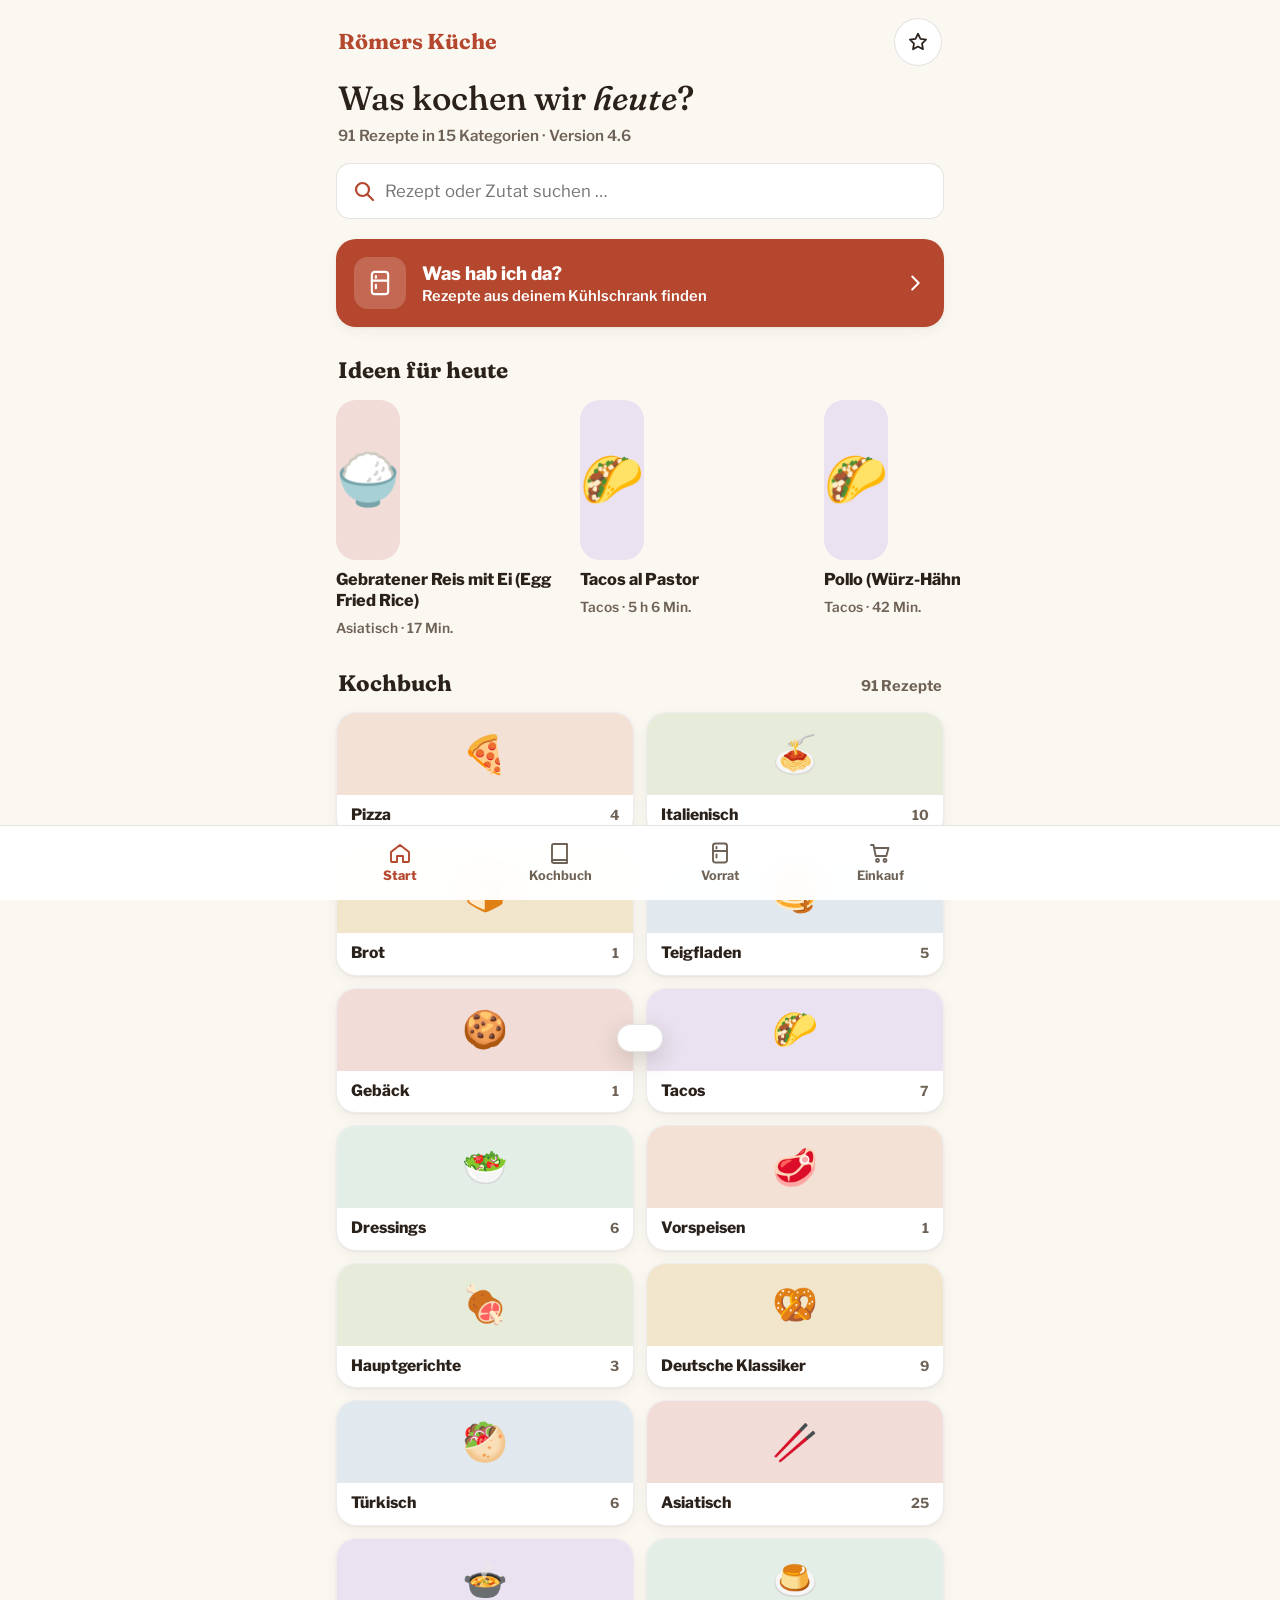
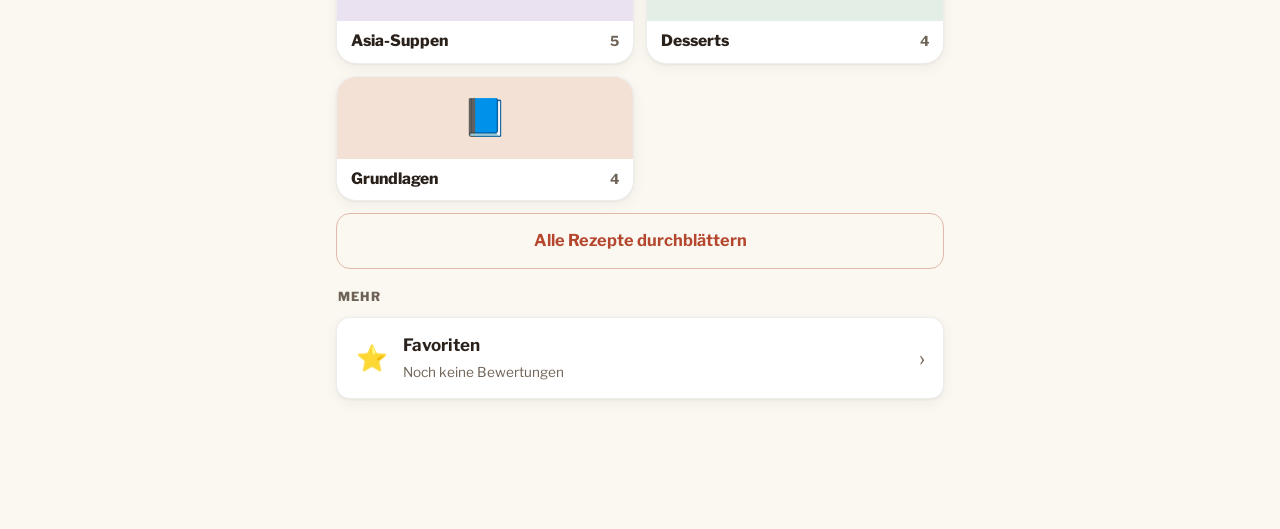
==== commit 612e8dec: "v4.6: Versionsanzeige auf der Startseite Co-Authored-By: Claude Opus 5.5 <noreply@anthropic.com> Cla" ====
--- a/index.html
+++ b/index.html
@@ -150,6 +150,9 @@
 .cook-card .k{font-size:.8rem;font-weight:800;text-transform:uppercase;letter-spacing:.12em;color:var(--accent)}
 .cook-card h3{font-family:var(--fd);font-size:1.8rem;font-weight:700;line-height:1.2;margin:6px 0 12px}
 .cook-card p{font-size:1.15rem;line-height:1.65}
+.sing{margin-top:16px;padding-top:12px;border-top:1px solid var(--border-sub)}
+.sing-h{font-size:.8rem;font-weight:800;text-transform:uppercase;letter-spacing:.1em;color:var(--text-dim);margin-bottom:2px}
+.sing .ing{font-size:1.1rem;padding:10px 0}
 .tbox{margin:0 14px 14px;background:var(--surface-2);border:1px solid var(--border);border-radius:var(--r);padding:18px;text-align:center}
 .tbox .l{font-size:.85rem;color:var(--text-dim);font-weight:700}
 .tbox .v{font-family:var(--fd);font-size:3rem;color:var(--accent);line-height:1.2}
@@ -245,6 +248,21 @@
 .pic{position:relative;overflow:hidden;display:flex;align-items:center;justify-content:center;background:var(--tint,#EDE4D8)}
 .pic img{position:absolute;inset:0;width:100%;height:100%;object-fit:cover}
 .pic .pe{font-size:3.2rem;line-height:1}
+.bdg{position:absolute;left:6px;right:6px;bottom:6px;display:flex;flex-wrap:wrap;gap:4px;pointer-events:none}
+.bdg span{background:rgba(255,255,255,.92);color:#3a2a20;border-radius:9px;padding:2px 7px;font-size:.78rem;font-weight:800;line-height:1.3;box-shadow:0 1px 3px rgba(0,0,0,.18)}
+.bdg .ba{color:var(--accent)}
+.r-row .pic .bdg{display:none}
+.r-row .s .bdg{position:static;display:inline-flex;margin-left:4px;vertical-align:1px}
+.r-row .s .bdg span{background:var(--accent-dim);box-shadow:none;font-size:.76rem;padding:1px 7px}
+.rate-ov{position:fixed;inset:0;background:rgba(0,0,0,.45);display:flex;align-items:flex-end;justify-content:center;z-index:200}
+.rate-sh{background:var(--surface);width:100%;max-width:560px;border-radius:22px 22px 0 0;padding:22px 18px calc(22px + env(safe-area-inset-bottom));text-align:center}
+.rate-sh h3{font-family:var(--fd);font-size:1.5rem;margin-bottom:4px}
+.rate-sh p{color:var(--text-dim);margin-bottom:12px}
+.rate-sh .stars{justify-content:center}
+.rate-sh .star{font-size:2.6rem;min-width:56px;min-height:56px}
+.cnt-row{display:flex;align-items:center;gap:10px;flex-wrap:wrap}
+.cnt-row .btn{min-width:56px;min-height:48px;padding:0 14px}
+.cnt-row b{font-size:1.3rem;min-width:70px;text-align:center}
 .cat-grid{gap:12px}
 .cat-tile{flex-direction:column;align-items:stretch;gap:0;padding:0;overflow:hidden;min-height:0;border-color:var(--border-sub)}
 .cat-tile .pic{height:82px}
@@ -425,7 +443,8 @@
 <div id="print-area"></div>
 
 <script>
-const DATA = {"cats": ["Pizza", "Italienisch", "Brot", "Teigfladen", "Gebäck", "Tacos", "Dressings", "Vorspeisen", "Hauptgerichte", "Deutsche Klassiker", "Türkisch", "Asiatisch", "Asia-Suppen", "Desserts", "Grundlagen"], "recipes": [{"id": "pizza-ny-style", "name": "Pizza NY Style", "cat": "Pizza", "yield": "2 große Pizzen (Ø 35 cm)", "base": 2, "hydration": 62, "ing": [{"n": "Weizenmehl Typ 550", "a": 380.0, "u": "g", "p": "mehl"}, {"n": "Wasser", "a": 236.0, "u": "g", "p": "wasser"}, {"n": "Salz", "a": 8.0, "u": "g", "p": "salz"}, {"n": "Frischhefe", "a": 3.0, "u": "g", "p": "hefe"}, {"n": "Olivenöl", "a": 15.0, "u": "g", "p": "oel"}, {"n": "Zucker", "a": 5.0, "u": "g", "p": "zucker"}], "steps": [{"t": "Hefe aktivieren", "d": "5 Min.", "sec": 300, "wait": false, "b": "Hefe mit Zucker in lauwarmem Wasser (35 °C) auflösen, bis es schäumt."}, {"t": "Teig mischen", "d": "5 Min.", "sec": 300, "wait": false, "b": "Mehl und Salz mischen, Hefewasser und Olivenöl zugeben."}, {"t": "Kneten", "d": "8 Min.", "sec": 480, "wait": false, "b": "Kräftig kneten, bis der Teig glatt und elastisch ist."}, {"t": "Kühle Gare", "d": "Warten 48 h", "sec": 172800, "wait": true, "b": "In geölter Schüssel abgedeckt in den Kühlschrank. Mindestens 24 h, ideal 48–72 h."}, {"t": "Aufwärmen", "d": "Warten 2 h", "sec": 7200, "wait": true, "b": "2 h vor dem Backen herausnehmen. Ofen in der letzten Stunde vorheizen."}, {"t": "Backen", "d": "12 Min.", "sec": 720, "wait": false, "b": "250 °C Ober-/Unterhitze, dünn belegt 10–13 Min. bis der Rand goldbraun ist."}], "notes": [], "scalable": true}, {"id": "pizza-napoletana-langzeitfuehrung", "name": "Pizza Napoletana (Langzeitführung)", "cat": "Pizza", "yield": "6 Pizzen à 280 g", "base": 6, "hydration": 65, "ing": [{"n": "Tipo 00 Mehl", "a": 1000.0, "u": "g", "p": "mehl"}, {"n": "Wasser (kalt)", "a": 650.0, "u": "g", "p": "wasser"}, {"n": "Salz", "a": 28.0, "u": "g", "p": "salz"}, {"n": "Frischhefe", "a": 2.5, "u": "g", "p": "hefe"}], "steps": [{"t": "Hefe auflösen", "d": "5 Min.", "sec": 300, "wait": false, "b": "Frischhefe in ca. 200 g des kalten Wassers auflösen. 5 Min. warten."}, {"t": "Mischen", "d": "5 Min.", "sec": 300, "wait": false, "b": "Restliches Wasser und Mehl grob mischen, Hefewasser dazugeben."}, {"t": "Autolyse", "d": "Warten 30 Min.", "sec": 1800, "wait": true, "b": "Abgedeckt ruhen lassen. Das Mehl quillt, das Gluten bildet sich von selbst."}, {"t": "Salz einkneten", "d": "12 Min.", "sec": 720, "wait": false, "b": "Salz zugeben und 8–10 Min. kneten. Ziel: Teigtemperatur unter 24 °C."}, {"t": "Stockgare", "d": "Warten 1 h 30 Min.", "sec": 5400, "wait": true, "b": "Abgedeckt bei Raumtemperatur. Alle 30 Min. einmal Stretch & Fold."}, {"t": "Kugeln formen", "d": "10 Min.", "sec": 600, "wait": false, "b": "Teig in Teiglinge à 280 g teilen und straff rundschleifen."}, {"t": "Kühlschrankgare", "d": "Warten 18 h", "sec": 64800, "wait": true, "b": "Abgedeckt bei 4–6 °C. Die Hefemenge ist auf ca. 18 h ausgelegt. Je länger, desto mehr Aroma."}, {"t": "Akklimatisieren", "d": "Warten 3 h", "sec": 10800, "wait": true, "b": "3 h bei Raumtemperatur. In der letzten Stunde Ofen mit Stein oder Blech auf Maximum vorheizen."}, {"t": "Ausziehen und belegen", "d": "10 Min.", "sec": 600, "wait": false, "b": "Von der Mitte nach außen dehnen, nie ausrollen. Rand (Cornicione) dicker lassen. Dünn belegen."}, {"t": "Backen", "d": "10 Min.", "sec": 600, "wait": false, "b": "Backofen 250–280 °C: 8–12 Min., letzte 2 Min. Grill. Backstein: 6–8 Min. Ooni 450–500 °C: 60–90 Sek., alle 20 Sek. drehen."}], "notes": ["Formel: Mehl = (Anzahl × Teiglinggewicht) ÷ (1 + Hydration + Salzanteil). Salz 2,8 %.", "Frischhefe je kg Mehl nach Kühlzeit: bis 16 h 3,0 g · bis 20 h 2,5 g · bis 24 h 2,0 g · bis 36 h 1,5 g · bis 48 h 1,0 g · länger 0,6 g.", "Trockenhefe = Frischhefe ÷ 3.", "Teiglinggrößen: Kinder 160 g · Normal 280 g · Blech 550 g.", "Mehl: Tipo 00 klassisch elastisch · Typ 550 mehr Biss · Mix 50/50 ausgewogen."], "scalable": true}, {"id": "pizzasosse-marinara", "name": "Pizzasoße Marinara", "cat": "Pizza", "yield": "6 Pizzen", "base": 6, "hydration": null, "ing": [{"n": "Pelati (Dose)", "a": 420.0, "u": "g", "p": "dosentomaten"}, {"n": "Olivenöl", "a": 60.0, "u": "g", "p": "oel"}, {"n": "Knoblauch", "a": 18.0, "u": "g", "p": "knoblauch"}, {"n": "Oregano (getrocknet)", "a": 6.0, "u": "g", "p": "gewuerz"}, {"n": "Salz", "a": 9.0, "u": "g", "p": "salz"}], "steps": [{"t": "Knoblauch anschwitzen", "d": "3 Min.", "sec": 180, "wait": false, "b": "Knoblauch in Olivenöl sanft anschwitzen, nicht bräunen."}, {"t": "Einkochen", "d": "Warten 15 Min.", "sec": 900, "wait": true, "b": "Pelati zerdrücken, mit Oregano und Salz 15 Min. einkochen."}, {"t": "Abkühlen", "d": "Warten 20 Min.", "sec": 1200, "wait": true, "b": "Vollständig abkühlen lassen, bevor sie auf den Teig kommt."}], "notes": [], "scalable": true}, {"id": "pizzasosse-napoletana", "name": "Pizzasoße Napoletana", "cat": "Pizza", "yield": "6 Pizzen", "base": 6, "hydration": null, "ing": [{"n": "Passata di Pomodoro", "a": 360.0, "u": "g", "p": "dosentomaten"}, {"n": "Olivenöl", "a": 48.0, "u": "g", "p": "oel"}, {"n": "Salz", "a": 9.0, "u": "g", "p": "salz"}, {"n": "Zucker", "a": 3.0, "u": "g", "p": "zucker"}], "steps": [{"t": "Kalt verrühren", "d": "5 Min.", "sec": 300, "wait": false, "b": "Alle Zutaten kalt vermengen. Nicht kochen, die Soße gart im Ofen."}], "notes": [], "scalable": true}, {"id": "carbonara", "name": "Spaghetti alla Carbonara", "cat": "Italienisch", "yield": "4 Portionen", "base": 4, "hydration": null, "scalable": true, "ing": [{"n": "Spaghetti", "a": 320.0, "u": "g", "p": "spaghetti"}, {"n": "Guanciale (Schweinebacke)", "a": 150.0, "u": "g", "p": "guanciale"}, {"n": "Eigelb (Größe M)", "a": 6.0, "u": "Stk.", "p": "eier"}, {"n": "Pecorino Romano, fein gerieben (für die Creme)", "a": 50.0, "u": "g", "p": "pecorino"}, {"n": "Pecorino Romano (zum Servieren)", "a": 20.0, "u": "g", "p": "pecorino"}, {"n": "Schwarzer Pfeffer, frisch grob gemahlen", "a": 3.0, "u": "g", "p": "pfeffer"}, {"n": "Wasser (für die Nudeln)", "a": 3000.0, "u": "g", "p": "wasser"}, {"n": "Salz (für das Nudelwasser)", "a": 25.0, "u": "g", "p": "salz"}], "steps": [{"t": "Wasser aufsetzen", "d": "Warten 10 Min.", "sec": 600, "wait": true, "b": "Wasser im großen Topf aufkochen, erst dann salzen. In der Zeit Schwarte vom Guanciale abschneiden und ihn in ca. 1 cm breite Streifen schneiden."}, {"t": "Guanciale auslassen", "d": "8 Min.", "sec": 480, "wait": false, "b": "Guanciale ohne Öl in einer großen Pfanne bei mittlerer Hitze langsam auslassen, bis er knusprig ist. Herausnehmen, das Fett in der Pfanne lassen."}, {"t": "Creme rühren", "d": "3 Min.", "sec": 180, "wait": false, "b": "Eigelb, 50 g Pecorino und den größten Teil des Pfeffers zu einer dicken Creme verrühren. 1–2 EL heißes Nudelwasser einrühren, damit sie glatt wird."}, {"t": "Spaghetti kochen", "d": "Warten 9 Min.", "sec": 540, "wait": true, "b": "Spaghetti 1 Min. kürzer als auf der Packung kochen. Eine Tasse Nudelwasser abschöpfen, bevor du abgießt."}, {"t": "Binden", "d": "2 Min.", "sec": 120, "wait": false, "b": "Spaghetti tropfnass in die Pfanne mit dem Guanciale-Fett geben, Pfanne vom Herd nehmen. Eicreme zugeben und kräftig schwenken. Schluckweise Nudelwasser zugeben, bis die Soße cremig glänzt. Nicht zurück auf die Hitze, sonst wird es Rührei."}, {"t": "Servieren", "d": "1 Min.", "sec": 60, "wait": false, "b": "Guanciale unterheben, sofort auf vorgewärmte Teller. Mit Pecorino und Pfeffer bestreuen."}], "notes": ["Original ohne Sahne, ohne Knoblauch, ohne Zwiebel. Die Cremigkeit kommt nur aus Eigelb, Käse, Fett und Nudelwasser.", "Wird es zu fest: mehr Nudelwasser. Wird es Rührei: Die Pfanne war zu heiß.", "Ohne Guanciale: Pancetta am Stück. Bacon schmeckt rauchig und ist kein Ersatz.", "Sicherer Trick vom Profi: Pasta, Fett und Creme in einer Metallschüssel über dem Nudeltopf (Wasserbad) binden.", "Version 2: ersetzt die frühere Carbonara-Soße (2 Portionen) aus dem Rezeptbuch."]}, {"id": "ossobuco-alla-milanese", "name": "Ossobuco alla Milanese mit Gremolata", "cat": "Italienisch", "yield": "4 Portionen", "base": 4, "hydration": null, "scalable": true, "ing": [{"n": "Kalbshaxe in Scheiben (4 Stück, 3–4 cm dick)", "a": 1400.0, "u": "g", "p": "kalbshaxe"}, {"n": "Salz", "a": 8.0, "u": "g", "p": "salz"}, {"n": "Pfeffer", "a": 1.0, "u": "g", "p": "pfeffer"}, {"n": "Weizenmehl Typ 405 (zum Wenden)", "a": 30.0, "u": "g", "p": "mehl"}, {"n": "Olivenöl", "a": 20.0, "u": "g", "p": "oel"}, {"n": "Butter", "a": 40.0, "u": "g", "p": "butter"}, {"n": "Zwiebel", "a": 150.0, "u": "g", "p": "zwiebel"}, {"n": "Karotte", "a": 80.0, "u": "g", "p": "karotten"}, {"n": "Staudensellerie", "a": 80.0, "u": "g", "p": "staudensellerie"}, {"n": "Knoblauch", "a": 6.0, "u": "g", "p": "knoblauch"}, {"n": "Weißwein, trocken", "a": 200.0, "u": "g", "p": "wein_weiss"}, {"n": "Kalbs- oder Rinderfond", "a": 400.0, "u": "g", "p": "bruehe"}, {"n": "Tomatenmark (optional)", "a": 15.0, "u": "g", "p": "tomatenmark"}, {"n": "Lorbeerblatt", "a": 1.0, "u": "Stk.", "p": "gewuerz"}, {"n": "Zitrone, unbehandelt (Schale für die Gremolata)", "a": 1.0, "u": "Stk.", "p": "zitrone"}, {"n": "Petersilie, glatt (für die Gremolata)", "a": 15.0, "u": "g", "p": "petersilie"}, {"n": "Knoblauch (für die Gremolata)", "a": 4.0, "u": "g", "p": "knoblauch"}, {"n": "Sardellenfilet (optional, für die Gremolata)", "a": 5.0, "u": "g", "p": "sardellen"}], "steps": [{"t": "Vorbereiten", "d": "10 Min.", "sec": 600, "wait": false, "b": "Haxen trocken tupfen. Die Haut am Rand 3-mal einschneiden, sonst wölben sie sich. Salzen, pfeffern, in Mehl wenden und abklopfen. Zwiebel, Karotte und Sellerie fein würfeln, Knoblauch hacken."}, {"t": "Anbraten", "d": "10 Min.", "sec": 600, "wait": false, "b": "Ofen auf 160 °C Ober-/Unterhitze vorheizen. Öl und die Hälfte der Butter im Bräter erhitzen. Haxen pro Seite ca. 4 Min. goldbraun braten, herausnehmen."}, {"t": "Soffritto", "d": "8 Min.", "sec": 480, "wait": false, "b": "Restliche Butter in den Bräter. Gemüse und Knoblauch bei mittlerer Hitze weich und glasig dünsten, nicht bräunen."}, {"t": "Ablöschen", "d": "5 Min.", "sec": 300, "wait": false, "b": "Mit Weißwein ablöschen, Bratensatz lösen und auf die Hälfte einkochen. Tomatenmark (optional), Fond und Lorbeer einrühren."}, {"t": "Schmoren", "d": "Warten 1 h 45 Min.", "sec": 6300, "wait": true, "b": "Haxen nebeneinander einlegen, die Flüssigkeit soll etwa 2/3 hoch stehen. Deckel drauf, ab in den Ofen. Nach 1 h vorsichtig wenden, bei Bedarf etwas Fond nachgießen. Fertig, wenn sich das Fleisch mit der Gabel vom Knochen löst."}, {"t": "Gremolata", "d": "5 Min.", "sec": 300, "wait": false, "b": "Zitronenschale fein abreiben. Petersilie, Knoblauch und Sardelle sehr fein hacken, alles mischen."}, {"t": "Fertigstellen", "d": "7 Min.", "sec": 420, "wait": false, "b": "Haxen vorsichtig herausheben, damit das Mark im Knochen bleibt. Soße auf dem Herd sämig einkochen, mit Salz und Pfeffer abschmecken. Über die Haxen geben, Gremolata darüberstreuen. Dazu Risotto alla Milanese, Polenta oder Kartoffelpüree."}], "notes": ["Das Mark ist das Beste: mit einem kleinen Löffel aus dem Knochen essen.", "Mailänder Original ist „in bianco“, also ohne Tomate. Das Tomatenmark ist optional für eine dunklere Soße.", "Günstiger: Rinderbeinscheiben. Dann 30–45 Min. länger schmoren.", "Gremolata erst ganz zum Schluss darüber, sie lebt von der Frische.", "Am Vortag geschmort schmeckt es noch besser. Gremolata dann frisch machen."]}, {"id": "ragu-bolognese", "name": "Ragù alla Bolognese mit Tagliatelle", "cat": "Italienisch", "yield": "6 Portionen", "base": 6, "hydration": null, "scalable": true, "ing": [{"n": "Rinderhack, grob gewolft (oder Rind/Schwein gemischt)", "a": 400.0, "u": "g", "p": "hackfleisch"}, {"n": "Pancetta", "a": 150.0, "u": "g", "p": "speck"}, {"n": "Zwiebel", "a": 60.0, "u": "g", "p": "zwiebel"}, {"n": "Karotte", "a": 60.0, "u": "g", "p": "karotten"}, {"n": "Staudensellerie", "a": 60.0, "u": "g", "p": "staudensellerie"}, {"n": "Olivenöl", "a": 30.0, "u": "g", "p": "oel"}, {"n": "Weißwein, trocken", "a": 100.0, "u": "g", "p": "wein_weiss"}, {"n": "Tomatenpassata", "a": 250.0, "u": "g", "p": "dosentomaten"}, {"n": "Tomatenmark", "a": 20.0, "u": "g", "p": "tomatenmark"}, {"n": "Fleischbrühe", "a": 300.0, "u": "g", "p": "bruehe"}, {"n": "Vollmilch (optional)", "a": 100.0, "u": "g", "p": "milch"}, {"n": "Salz", "a": 5.0, "u": "g", "p": "salz"}, {"n": "Pfeffer", "a": 1.0, "u": "g", "p": "pfeffer"}, {"n": "Muskatnuss (optional)", "a": 0.3, "u": "g", "p": "gewuerz"}, {"n": "Tagliatelle (frisch oder getrocknet)", "a": 500.0, "u": "g", "p": "tagliatelle"}, {"n": "Parmigiano Reggiano, gerieben", "a": 60.0, "u": "g", "p": "parmesan"}], "steps": [{"t": "Schneiden", "d": "10 Min.", "sec": 600, "wait": false, "b": "Pancetta in feine Würfel schneiden oder hacken. Zwiebel, Karotte und Sellerie sehr fein würfeln (Soffritto)."}, {"t": "Pancetta auslassen", "d": "5 Min.", "sec": 300, "wait": false, "b": "Olivenöl im schweren Topf erhitzen, Pancetta bei mittlerer Hitze auslassen."}, {"t": "Soffritto", "d": "8 Min.", "sec": 480, "wait": false, "b": "Gemüse zugeben und langsam weich dünsten, bis es glasig ist. Nicht bräunen."}, {"t": "Fleisch anbraten", "d": "10 Min.", "sec": 600, "wait": false, "b": "Hitze erhöhen, Hack zugeben und zerdrücken. Braten, bis die Flüssigkeit verdampft ist und das Fleisch hörbar brutzelt."}, {"t": "Ablöschen", "d": "5 Min.", "sec": 300, "wait": false, "b": "Mit Weißwein ablöschen und einkochen, bis er fast verdampft ist."}, {"t": "Schmoren", "d": "Warten 2 h", "sec": 7200, "wait": true, "b": "Passata, Tomatenmark und eine Kelle Brühe einrühren. Halb zugedeckt bei kleinster Hitze leise blubbern lassen. Immer wenn es trocken wird, etwas Brühe nachgießen."}, {"t": "Fertigstellen", "d": "Warten 10 Min.", "sec": 600, "wait": true, "b": "Milch einrühren (optional) und 10 Min. weiter köcheln. Mit Salz, Pfeffer und Muskat abschmecken. Das Ragù soll dick, glänzend und dunkelrot sein."}, {"t": "Tagliatelle", "d": "8 Min.", "sec": 480, "wait": false, "b": "Tagliatelle in reichlich Salzwasser al dente kochen, mit etwas Nudelwasser direkt im Ragù schwenken. Mit Parmigiano servieren."}], "notes": ["Ein Fleischragù mit etwas Tomate, keine Tomatensoße mit Fleisch.", "In Bologna gibt es Tagliatelle dazu, keine Spaghetti. Die breiten Bandnudeln nehmen das Ragù besser auf.", "Am besten am Vortag kochen. Hält 3 Tage im Kühlschrank und lässt sich gut einfrieren.", "Basis für Lasagne alla Bolognese: mit Béchamel (siehe Short Rib Lasagne) schichten.", "Version 2: nach dem Rezept der Accademia Italiana della Cucina von 2023. Ersetzt die frühere Ragù-Soße (2 Portionen)."]}, {"id": "saltimbocca-alla-romana", "name": "Saltimbocca alla Romana", "cat": "Italienisch", "yield": "4 Portionen", "base": 4, "hydration": null, "scalable": true, "ing": [{"n": "Kalbsschnitzel aus der Oberschale (8 dünne Scheiben)", "a": 560.0, "u": "g", "p": "kalb"}, {"n": "Prosciutto (Parmaschinken, 8 Scheiben)", "a": 100.0, "u": "g", "p": "prosciutto"}, {"n": "Salbeiblätter, frisch", "a": 8.0, "u": "Stk.", "p": "salbei"}, {"n": "Weizenmehl Typ 405", "a": 20.0, "u": "g", "p": "mehl"}, {"n": "Butter (zum Braten)", "a": 30.0, "u": "g", "p": "butter"}, {"n": "Olivenöl", "a": 10.0, "u": "g", "p": "oel"}, {"n": "Weißwein, trocken", "a": 100.0, "u": "g", "p": "wein_weiss"}, {"n": "Butter, kalt (für die Soße)", "a": 15.0, "u": "g", "p": "butter"}, {"n": "Salz", "a": 2.0, "u": "g", "p": "salz"}, {"n": "Pfeffer", "a": 0.5, "u": "g", "p": "pfeffer"}], "steps": [{"t": "Plattieren", "d": "5 Min.", "sec": 300, "wait": false, "b": "Schnitzel zwischen Frischhaltefolie mit dem Plattiereisen oder einem Topfboden auf ca. 4 mm dünn klopfen."}, {"t": "Belegen", "d": "5 Min.", "sec": 300, "wait": false, "b": "Jedes Schnitzel leicht pfeffern (kaum salzen, der Schinken ist salzig). Mit einer Scheibe Prosciutto und einem Salbeiblatt belegen und mit einem Zahnstocher feststecken."}, {"t": "Mehlieren", "d": "2 Min.", "sec": 120, "wait": false, "b": "Nur die Unterseite (ohne Schinken) dünn in Mehl drücken, überschüssiges Mehl abklopfen."}, {"t": "Braten", "d": "6 Min.", "sec": 360, "wait": false, "b": "Butter und Öl in einer großen Pfanne aufschäumen lassen. Schnitzel portionsweise zuerst auf der Schinkenseite 1 Min., dann auf der Mehlseite 1–2 Min. braten. Herausnehmen und warm stellen."}, {"t": "Soße", "d": "3 Min.", "sec": 180, "wait": false, "b": "Mit Weißwein ablöschen, Bratensatz lösen und um die Hälfte einkochen. Pfanne vom Herd, kalte Butter einschwenken, bis die Soße bindet."}, {"t": "Servieren", "d": "1 Min.", "sec": 60, "wait": false, "b": "Zahnstocher entfernen, Soße über die Schnitzel geben, sofort servieren. Dazu Weißbrot, Erbsen oder Spinat."}], "notes": ["Kurz und heiß braten: Dünnes Kalb wird bei mehr als 3 Min. trocken.", "Günstigere Variante: Schweineschnitzel oder Hähnchenbrust, genauso dünn geklopft.", "Die Pfanne nicht überladen, lieber in zwei Durchgängen braten."]}, {"id": "parmigiana-di-melanzane", "name": "Parmigiana di Melanzane (Auberginen-Auflauf)", "cat": "Italienisch", "yield": "6 Portionen (Form ca. 20 × 30 cm)", "base": 6, "hydration": null, "scalable": true, "ing": [{"n": "Auberginen", "a": 1200.0, "u": "g", "p": "auberginen"}, {"n": "Salz (zum Entwässern)", "a": 15.0, "u": "g", "p": "salz"}, {"n": "Neutrales Öl oder Olivenöl (zum Braten)", "a": 150.0, "u": "g", "p": "oel"}, {"n": "Tomatenpassata", "a": 700.0, "u": "g", "p": "dosentomaten"}, {"n": "Knoblauch", "a": 6.0, "u": "g", "p": "knoblauch"}, {"n": "Olivenöl (für die Soße)", "a": 20.0, "u": "g", "p": "oel"}, {"n": "Salz (für die Soße)", "a": 4.0, "u": "g", "p": "salz"}, {"n": "Basilikum, frisch", "a": 15.0, "u": "g", "p": "basilikum"}, {"n": "Mozzarella (gut abgetropft)", "a": 250.0, "u": "g", "p": "mozzarella"}, {"n": "Parmigiano Reggiano, gerieben", "a": 100.0, "u": "g", "p": "parmesan"}], "steps": [{"t": "Auberginen salzen", "d": "Warten 30 Min.", "sec": 1800, "wait": true, "b": "Auberginen längs in 5 mm dicke Scheiben schneiden, lagenweise salzen und in einem Sieb Wasser ziehen lassen. Parallel die Soße kochen."}, {"t": "Tomatensoße", "d": "Warten 20 Min.", "sec": 1200, "wait": true, "b": "Knoblauch im Olivenöl kurz andünsten, Passata und Salz zugeben, offen leise einkochen. Am Ende ein paar Basilikumblätter einlegen."}, {"t": "Auberginen braten", "d": "25 Min.", "sec": 1500, "wait": false, "b": "Scheiben gut trocken tupfen. Portionsweise im Öl von beiden Seiten goldbraun braten, auf Küchenpapier abtropfen lassen. Mozzarella in kleine Würfel schneiden und abtropfen lassen."}, {"t": "Schichten", "d": "10 Min.", "sec": 600, "wait": false, "b": "Ofen auf 200 °C Ober-/Unterhitze vorheizen. Etwas Soße in die Form, dann Auberginen, Soße, Mozzarella, Parmigiano und Basilikum. 3–4 Lagen. Oben Soße und reichlich Parmigiano."}, {"t": "Backen", "d": "Warten 35 Min.", "sec": 2100, "wait": true, "b": "Backen, bis es blubbert und die Oberfläche goldbraun ist."}, {"t": "Ruhen", "d": "Warten 15 Min.", "sec": 900, "wait": true, "b": "Vor dem Anschneiden ruhen lassen, sonst läuft sie auseinander."}], "notes": ["Fettärmer: Scheiben mit Öl bestreichen und bei 220 °C ca. 20 Min. im Ofen backen statt braten.", "Mozzarella gut abtropfen lassen, sonst wird der Auflauf wässrig.", "Lauwarm oder am nächsten Tag schmeckt sie am besten. Vegetarisch."]}, {"id": "frische-eierpasta", "name": "Frische Eierpasta", "cat": "Italienisch", "yield": "2 Portionen", "base": 2, "hydration": null, "ing": [{"n": "Semola rimacinata (oder Tipo 00)", "a": 200.0, "u": "g", "p": "semola"}, {"n": "Eier (Größe L)", "a": 2.0, "u": "Stk.", "p": "eier"}, {"n": "Olivenöl", "a": 5.0, "u": "g", "p": "oel"}, {"n": "Salz", "a": 2.0, "u": "g", "p": "salz"}], "steps": [{"t": "Mulde formen", "d": "3 Min.", "sec": 180, "wait": false, "b": "Mehl auf die Arbeitsfläche häufen, Mulde formen, Eier, Salz und Öl hinein."}, {"t": "Kneten", "d": "8 Min.", "sec": 480, "wait": false, "b": "Von innen nach außen einarbeiten, zu einem glatten, festen Teig kneten."}, {"t": "Ruhen", "d": "Warten 30 Min.", "sec": 1800, "wait": true, "b": "In Folie wickeln. Das Gluten entspannt sich, der Teig wird ausrollbar."}, {"t": "Ausrollen", "d": "15 Min.", "sec": 900, "wait": false, "b": "Portionsweise sehr dünn ausrollen oder Nudelmaschine bis Stufe 5–7."}, {"t": "Formen", "d": "5 Min.", "sec": 300, "wait": false, "b": "Tagliatelle 8 mm, Pappardelle 2 cm, Quadrate für Lasagne."}, {"t": "Kochen", "d": "3 Min.", "sec": 180, "wait": false, "b": "Reichlich Wasser mit 10 g Salz pro Liter. Frische Pasta 2–3 Min., probieren."}], "notes": [], "scalable": true}, {"id": "aglio-e-olio", "name": "Aglio e Olio", "cat": "Italienisch", "yield": "2 Portionen", "base": 2, "hydration": null, "ing": [{"n": "Knoblauch", "a": 30.0, "u": "g", "p": "knoblauch"}, {"n": "Olivenöl", "a": 50.0, "u": "g", "p": "oel"}, {"n": "Chili (frisch)", "a": 1.0, "u": "Stk.", "p": "chili"}, {"n": "Petersilie", "a": 16.0, "u": "g", "p": "petersilie"}], "steps": [{"t": "Knoblauch ziehen lassen", "d": "5 Min.", "sec": 300, "wait": false, "b": "Knoblauch in Scheiben mit Chili im Öl sanft goldgelb ziehen lassen."}, {"t": "Schwenken", "d": "5 Min.", "sec": 300, "wait": false, "b": "Pasta mit etwas Nudelwasser im Öl schwenken, Petersilie dazu."}], "notes": [], "scalable": true}, {"id": "arrabbiata", "name": "Arrabbiata", "cat": "Italienisch", "yield": "2 Portionen", "base": 2, "hydration": null, "ing": [{"n": "Pelati (Dose)", "a": 200.0, "u": "g", "p": "dosentomaten"}, {"n": "Knoblauch", "a": 24.0, "u": "g", "p": "knoblauch"}, {"n": "Chili (frisch)", "a": 2.0, "u": "Stk.", "p": "chili"}, {"n": "Olivenöl", "a": 30.0, "u": "g", "p": "oel"}, {"n": "Salz", "a": 2.0, "u": "g", "p": "salz"}], "steps": [{"t": "Anschwitzen", "d": "5 Min.", "sec": 300, "wait": false, "b": "Knoblauch und Chili im Öl anschwitzen."}, {"t": "Köcheln", "d": "Warten 20 Min.", "sec": 1200, "wait": true, "b": "Pelati zugeben, salzen, 20 Min. köcheln."}], "notes": [], "scalable": true}, {"id": "cacio-e-pepe", "name": "Cacio e Pepe", "cat": "Italienisch", "yield": "2 Portionen", "base": 2, "hydration": null, "ing": [{"n": "Pecorino Romano", "a": 100.0, "u": "g", "p": "pecorino"}, {"n": "Parmesan", "a": 60.0, "u": "g", "p": "parmesan"}, {"n": "Schwarzer Pfeffer", "a": 6.0, "u": "g", "p": "pfeffer"}], "steps": [{"t": "Pfeffer rösten", "d": "2 Min.", "sec": 120, "wait": false, "b": "Grob gemahlenen Pfeffer trocken in der Pfanne anrösten."}, {"t": "Käsecreme", "d": "3 Min.", "sec": 180, "wait": false, "b": "Fein geriebenen Käse mit lauwarmem Nudelwasser zur Paste rühren."}, {"t": "Binden", "d": "4 Min.", "sec": 240, "wait": false, "b": "Pasta abseits der Hitze mit Pfeffer und Käsecreme schwenken."}], "notes": [], "scalable": true}, {"id": "puttanesca", "name": "Puttanesca", "cat": "Italienisch", "yield": "2 Portionen", "base": 2, "hydration": null, "ing": [{"n": "Pelati (Dose)", "a": 200.0, "u": "g", "p": "dosentomaten"}, {"n": "Schwarze Oliven", "a": 80.0, "u": "g", "p": "oliven"}, {"n": "Kapern", "a": 30.0, "u": "g", "p": "kapern"}, {"n": "Sardellen", "a": 30.0, "u": "g", "p": "sardellen"}, {"n": "Knoblauch", "a": 20.0, "u": "g", "p": "knoblauch"}, {"n": "Olivenöl", "a": 15.0, "u": "g", "p": "oel"}], "steps": [{"t": "Anschwitzen", "d": "5 Min.", "sec": 300, "wait": false, "b": "Knoblauch und Sardellen im Öl schmelzen lassen."}, {"t": "Köcheln", "d": "Warten 20 Min.", "sec": 1200, "wait": true, "b": "Pelati, Oliven und Kapern zugeben, 20 Min. köcheln."}], "notes": [], "scalable": true}, {"id": "weissbrot-focaccia", "name": "Weißbrot / Focaccia", "cat": "Brot", "yield": "1 Laib (ca. 900 g)", "base": 1, "hydration": 75, "ing": [{"n": "Weizenmehl Typ 550", "a": 500.0, "u": "g", "p": "mehl"}, {"n": "Wasser (lauwarm, 30 °C)", "a": 375.0, "u": "g", "p": "wasser"}, {"n": "Salz", "a": 10.0, "u": "g", "p": "salz"}, {"n": "Frischhefe", "a": 7.0, "u": "g", "p": "hefe"}, {"n": "Olivenöl", "a": 30.0, "u": "g", "p": "oel"}], "steps": [{"t": "Teig mischen", "d": "10 Min.", "sec": 600, "wait": false, "b": "Hefe im Wasser auflösen, mit Mehl und Salz verbinden, Öl einarbeiten. Der Teig klebt, das ist richtig."}, {"t": "Stretch & Fold", "d": "Warten 2 h", "sec": 7200, "wait": true, "b": "4 Runden alle 30 Min.: eine Seite hochziehen und überschlagen, alle vier Seiten."}, {"t": "Stockgare", "d": "Warten 1 h", "sec": 3600, "wait": true, "b": "Abgedeckt gehen lassen, bis sich der Teig fast verdoppelt hat."}, {"t": "Formen", "d": "10 Min.", "sec": 600, "wait": false, "b": "Brot: zum Laib formen, ins bemehlte Gärkörbchen. Focaccia: ins geölte Blech ziehen."}, {"t": "Stückgare", "d": "Warten 1 h", "sec": 3600, "wait": true, "b": "Abgedeckt gehen lassen oder über Nacht in den Kühlschrank. Ofen mit vorheizen."}, {"t": "Backen", "d": "35 Min.", "sec": 2100, "wait": false, "b": "230 °C Ober-/Unterhitze mit Dampf. Einschneiden. Nach 15 Min. Dampf ablassen, fertig backen."}], "notes": ["Optionaler Vorteig: 100 g Mehl + 100 g Wasser + 1 g Hefe, 8–12 h bei Raumtemperatur."], "scalable": true}, {"id": "amerikanische-pancakes", "name": "Amerikanische Pancakes", "cat": "Teigfladen", "yield": "8 Pancakes", "base": 8, "hydration": null, "ing": [{"n": "Weizenmehl Typ 405", "a": 200.0, "u": "g", "p": "mehl"}, {"n": "Milch (oder Buttermilch, bei Bedarf bis 230 g)", "a": 200.0, "u": "g", "p": "milch"}, {"n": "Ei (Größe L)", "a": 1.0, "u": "Stk.", "p": "eier"}, {"n": "Butter (geschmolzen, lauwarm)", "a": 30.0, "u": "g", "p": "butter"}, {"n": "Backpulver (frisch)", "a": 10.0, "u": "g", "p": "backpulver"}, {"n": "Zucker", "a": 15.0, "u": "g", "p": "zucker"}, {"n": "Salz", "a": 3.0, "u": "g", "p": "salz"}, {"n": "Vanilleextrakt", "a": 5.0, "u": "g", "p": "gewuerz"}], "steps": [{"t": "Trockene Zutaten", "d": "2 Min.", "sec": 120, "wait": false, "b": "Mehl, Backpulver, Zucker und Salz in einer Schüssel mischen."}, {"t": "Nasse Zutaten", "d": "3 Min.", "sec": 180, "wait": false, "b": "Ei verquirlen, Milch und Vanille dazu. Butter zuletzt und nur lauwarm einrühren, nicht heiß."}, {"t": "Zusammenführen", "d": "2 Min.", "sec": 120, "wait": false, "b": "Mit dem Löffel nur 10 bis 15 Mal unterheben. Klümpchen bleiben drin. Der Teig muss dickflüssig sein und langsam vom Löffel fallen, nicht laufen. Läuft er, 1 bis 2 EL Mehl einrühren."}, {"t": "Ruhen", "d": "Warten 10 Min.", "sec": 600, "wait": true, "b": "Nicht mehr rühren. Das Backpulver bildet Bläschen, der Teig wird luftiger."}, {"t": "Backen", "d": "20 Min.", "sec": 1200, "wait": false, "b": "Pfanne 3 Min. auf mittlerer Stufe vorheizen. Fett nur hauchdünn mit Küchenpapier verreiben. Erst einen Test-Pancake backen. Pro Pancake ca. 50 g Teig (eine kleine Kelle) von oben in die Mitte geben, nicht verstreichen. Wenden, wenn Blasen aufplatzen und offen bleiben und der Rand matt ist, nach ca. 2 Min. Dann noch 1 Min. Nicht flach drücken."}], "notes": ["Fehlerbilder:", "Laufen auseinander: Teig zu flüssig, zu viel Fett in der Pfanne oder Pfanne zu kalt.", "Bleiben flach: Backpulver alt (Test: 1 TL in heißes Wasser, muss sofort sprudeln), zu viel gerührt oder Teig zu lange gestanden.", "Außen dunkel, innen roh: Pfanne zu heiß, eine Stufe zurück.", "Noch fluffiger: Buttermilch statt Milch und zusätzlich 2 g Natron."], "scalable": true}, {"id": "crepes", "name": "Crêpes", "cat": "Teigfladen", "yield": "8 Crêpes", "base": 8, "hydration": null, "ing": [{"n": "Weizenmehl Typ 405", "a": 150.0, "u": "g", "p": "mehl"}, {"n": "Milch", "a": 375.0, "u": "g", "p": "milch"}, {"n": "Eier (Größe L)", "a": 3.0, "u": "Stk.", "p": "eier"}, {"n": "Butter (geschmolzen)", "a": 30.0, "u": "g", "p": "butter"}, {"n": "Zucker", "a": 10.0, "u": "g", "p": "zucker"}, {"n": "Salz", "a": 1.0, "u": "g", "p": "salz"}], "steps": [{"t": "Teig anrühren", "d": "5 Min.", "sec": 300, "wait": false, "b": "Mehl mit Eiern verrühren, Milch nach und nach einrühren, ohne Klumpen."}, {"t": "Würzen", "d": "2 Min.", "sec": 120, "wait": false, "b": "Butter, Zucker und Salz einrühren. Konsistenz wie flüssige Sahne."}, {"t": "Ruhen", "d": "Warten 30 Min.", "sec": 1800, "wait": true, "b": "Abgedeckt ruhen lassen, das Mehl quillt."}, {"t": "Pfanne vorbereiten", "d": "3 Min.", "sec": 180, "wait": false, "b": "Pfanne 24–26 cm, mittlere bis hohe Hitze, hauchdünn fetten."}, {"t": "Backen", "d": "12 Min.", "sec": 720, "wait": false, "b": "Kleine Kelle Teig, sofort schwenken. 1–2 Min. pro Seite."}], "notes": [], "scalable": true}, {"id": "kaiserschmarrn", "name": "Kaiserschmarrn", "cat": "Teigfladen", "yield": "2 Portionen", "base": 2, "hydration": null, "ing": [{"n": "Rosinen", "a": 40.0, "u": "g", "p": "rosinen"}, {"n": "Rum (oder Apfelsaft)", "a": 20.0, "u": "g", "p": "likoer"}, {"n": "Eier (Größe L)", "a": 4.0, "u": "Stk.", "p": "eier"}, {"n": "Milch", "a": 250.0, "u": "g", "p": "milch"}, {"n": "Weizenmehl Typ 405", "a": 125.0, "u": "g", "p": "mehl"}, {"n": "Vanillezucker", "a": 8.0, "u": "g", "p": "zucker"}, {"n": "Salz", "a": 1.0, "u": "g", "p": "salz"}, {"n": "Zucker (für den Eischnee)", "a": 30.0, "u": "g", "p": "zucker"}, {"n": "Butter (zum Anbacken)", "a": 20.0, "u": "g", "p": "butter"}, {"n": "Butter (zum Karamellisieren)", "a": 20.0, "u": "g", "p": "butter"}, {"n": "Zucker (zum Karamellisieren)", "a": 15.0, "u": "g", "p": "zucker"}, {"n": "Puderzucker", "a": 10.0, "u": "g", "p": "zucker"}], "steps": [{"t": "Rosinen einweichen", "d": "Warten 30 Min.", "sec": 1800, "wait": true, "b": "Rosinen mit Rum mischen und ziehen lassen. Gern auch über Nacht."}, {"t": "Teig anrühren", "d": "5 Min.", "sec": 300, "wait": false, "b": "Ofen auf 200 °C Ober-/Unterhitze vorheizen. Eier trennen. Eigelb mit Milch, Vanillezucker und Salz verrühren, dann das Mehl einrühren, bis der Teig glatt ist."}, {"t": "Eischnee schlagen", "d": "4 Min.", "sec": 240, "wait": false, "b": "Eiweiß mit dem Zucker cremig schlagen. Der Schnee soll glänzen und weiche Spitzen haben, nicht trocken und fest sein."}, {"t": "Schnee unterheben", "d": "2 Min.", "sec": 120, "wait": false, "b": "Ein Viertel des Schnees unter den Teig rühren, den Rest mit dem Teigschaber locker unterheben. Nicht rühren, sonst fällt er zusammen."}, {"t": "Anbacken", "d": "3 Min.", "sec": 180, "wait": false, "b": "Butter in einer ofenfesten Pfanne (24 bis 26 cm) bei mittlerer Hitze schmelzen. Masse einfüllen, abgetropfte Rosinen darüberstreuen. Backen, bis die Unterseite goldgelb ist."}, {"t": "Im Ofen backen", "d": "Warten 14 Min.", "sec": 840, "wait": true, "b": "Pfanne auf die mittlere Schiene. Backen, bis die Oberfläche goldbraun und die Mitte gestockt ist (Stäbchenprobe)."}, {"t": "Zerreißen und karamellisieren", "d": "3 Min.", "sec": 180, "wait": false, "b": "Pfanne zurück auf den Herd. Vorsicht, der Griff ist heiß. Mit zwei Gabeln in mundgerechte Stücke reißen. Butter und Zucker darübergeben und bei mittlerer bis hoher Hitze schwenken, bis der Zucker karamellisiert."}, {"t": "Anrichten", "d": "1 Min.", "sec": 60, "wait": false, "b": "Mit Puderzucker bestäuben und sofort servieren. Dazu passen Zwetschgenröster, Apfelmus oder Preiselbeeren."}], "notes": ["Die Grundmenge ist für 2 Personen als Hauptgericht, als Dessert reicht sie für 4.", "Ohne Ofen: bei schwacher Hitze mit Deckel 6 bis 8 Min. backen, vierteln, wenden und weitere 3 bis 4 Min. backen. Dann zerreißen und karamellisieren.", "Fluffig wird er nur mit cremigem, nicht zu festem Eischnee, der kurz untergehoben wird.", "Für Kinder: Rum durch Apfelsaft ersetzen."], "scalable": true}, {"id": "pfannkuchen-klassisch", "name": "Pfannkuchen (klassisch)", "cat": "Teigfladen", "yield": "4 Portionen", "base": 4, "hydration": null, "ing": [{"n": "Weizenmehl Typ 405", "a": 160.0, "u": "g", "p": "mehl"}, {"n": "Milch", "a": 320.0, "u": "g", "p": "milch"}, {"n": "Eier (Größe L)", "a": 2.0, "u": "Stk.", "p": "eier"}, {"n": "Butter", "a": 20.0, "u": "g", "p": "butter"}, {"n": "Zucker", "a": 20.0, "u": "g", "p": "zucker"}, {"n": "Salz", "a": 1.0, "u": "g", "p": "salz"}], "steps": [{"t": "Teig rühren", "d": "5 Min.", "sec": 300, "wait": false, "b": "Mehl, Eier, Salz und Zucker verrühren, Milch einrühren bis glatt."}, {"t": "Ruhen", "d": "Warten 15 Min.", "sec": 900, "wait": true, "b": "Kurz ruhen lassen."}, {"t": "Backen", "d": "10 Min.", "sec": 600, "wait": false, "b": "Butter in der Pfanne erhitzen, Teig einlaufen lassen, goldbraun backen und wenden."}], "notes": [], "scalable": true}, {"id": "reibekuchen-rheinisch", "name": "Reibekuchen (rheinisch)", "cat": "Teigfladen", "yield": "4 Portionen (ca. 16 Stück)", "base": 4, "hydration": null, "ing": [{"n": "Kartoffeln, mehligkochend (geschält)", "a": 1000.0, "u": "g", "p": "kartoffeln"}, {"n": "Zwiebel", "a": 120.0, "u": "g", "p": "zwiebel"}, {"n": "Eier (Größe L)", "a": 2.0, "u": "Stk.", "p": "eier"}, {"n": "Zarte Haferflocken", "a": 20.0, "u": "g", "p": "haferflocken"}, {"n": "Weizenmehl Typ 405", "a": 15.0, "u": "g", "p": "mehl"}, {"n": "Salz", "a": 10.0, "u": "g", "p": "salz"}, {"n": "Pfeffer", "a": 1.0, "u": "g", "p": "pfeffer"}, {"n": "Muskatnuss (gerieben)", "a": 0.5, "u": "g", "p": "gewuerz"}, {"n": "Rapsöl oder Butterschmalz (zum Braten)", "a": 150.0, "u": "g", "p": "oel"}], "steps": [{"t": "Reiben", "d": "10 Min.", "sec": 600, "wait": false, "b": "Kartoffeln und Zwiebel fein bis mittelfein reiben. Schnell arbeiten, sonst wird die Masse grau."}, {"t": "Ausdrücken", "d": "3 Min.", "sec": 180, "wait": false, "b": "Masse im Sieb oder Küchentuch kräftig ausdrücken, den Saft in einer Schüssel auffangen."}, {"t": "Stärke absetzen lassen", "d": "Warten 5 Min.", "sec": 300, "wait": true, "b": "Saft stehen lassen, bis sich die weiße Kartoffelstärke am Boden absetzt. Wasser vorsichtig abgießen, Stärke behalten."}, {"t": "Masse mischen", "d": "3 Min.", "sec": 180, "wait": false, "b": "Kartoffelmasse, Stärke, Eier, Haferflocken, Mehl, Salz, Pfeffer und Muskat verrühren. Masse soll feucht sein, aber nicht schwimmen."}, {"t": "Pfanne vorheizen", "d": "3 Min.", "sec": 180, "wait": false, "b": "Große Pfanne (am besten Eisen oder Guss) mit ca. 3 mm Öl auf mittlere bis hohe Hitze bringen. Test: Ein Kartoffelfaden zischt sofort."}, {"t": "Braten", "d": "25 Min.", "sec": 1500, "wait": false, "b": "Pro Reibekuchen ca. 70 g Masse (1 gehäufter Esslöffel) ins Fett geben und dünn flach drücken. 3 bis 4 Min. pro Seite goldbraun braten, erst wenden, wenn der Rand braun ist. Nicht mehr als 4 Stück gleichzeitig."}, {"t": "Abtropfen", "d": "1 Min.", "sec": 60, "wait": false, "b": "Auf Küchenpapier abtropfen lassen, sofort servieren oder im Ofen bei 100 °C auf einem Gitter warm halten. Masse zwischendurch umrühren und Öl nachfüllen."}], "notes": ["Dazu: rheinisch mit Apfelmus, auf Schwarzbrot mit Rübenkraut oder herzhaft mit Räucherlachs und Kräuterquark.", "Knusprig wird er durch: gut ausdrücken, Stärke zurückgeben, dünn flach drücken, genug heißes Fett.", "Fehlerbilder: Zerfallen beim Wenden: zu nass, mehr Haferflocken. Fettig und blass: Fett zu kalt oder Pfanne zu voll. Außen schwarz, innen roh: zu dick oder zu heiß.", "Glutenfrei: Mehl weglassen und glutenfreie Haferflocken nehmen. Die Kartoffelstärke bindet allein.", "Einfrieren: Fertige Reibekuchen einzeln einfrieren, im Ofen bei 200 °C ca. 10 Min. aufknuspern."], "scalable": true}, {"id": "new-york-cookies", "name": "New York Cookies", "cat": "Gebäck", "yield": "13 Cookies à 125 g", "base": 13, "hydration": null, "ing": [{"n": "Walnusskerne", "a": 100.0, "u": "g", "p": "walnuesse"}, {"n": "Vollmilchschokolade (Drops oder gehackt)", "a": 400.0, "u": "g", "p": "schokolade"}, {"n": "Butter (kalt, gewürfelt)", "a": 230.0, "u": "g", "p": "butter"}, {"n": "Feiner weißer Zucker", "a": 160.0, "u": "g", "p": "zucker"}, {"n": "Hellbrauner Zucker", "a": 160.0, "u": "g", "p": "zucker"}, {"n": "Self-Raising Mehl (oder Typ 405 + 1 TL Backpulver)", "a": 200.0, "u": "g", "p": "mehl"}, {"n": "Weizenmehl Typ 405", "a": 300.0, "u": "g", "p": "mehl"}, {"n": "Salz", "a": 1.5, "u": "g", "p": "salz"}, {"n": "Natron", "a": 1.5, "u": "g", "p": "gewuerz"}, {"n": "Backpulver", "a": 8.0, "u": "g", "p": "backpulver"}, {"n": "Eier (Größe L, verquirlt)", "a": 2.0, "u": "Stk.", "p": "eier"}], "steps": [{"t": "Walnüsse rösten", "d": "8 Min.", "sec": 480, "wait": false, "b": "5 Min. im Ofen bei 180 °C rösten, im Küchentuch die bittere Haut abreiben."}, {"t": "Butter und Zucker", "d": "2 Min.", "sec": 120, "wait": false, "b": "Kalte Butter 30 Sek. im Mixer aufbrechen, nicht cremig. Beide Zucker dazu, 30–45 Sek. bis krümelig."}, {"t": "Extras", "d": "2 Min.", "sec": 120, "wait": false, "b": "Schokolade und Walnüsse unterrühren."}, {"t": "Trockene Zutaten", "d": "2 Min.", "sec": 120, "wait": false, "b": "Mehle, Salz, Natron, Backpulver mischen und zugeben. Nur kurz mixen bis feine Brösel."}, {"t": "Eier", "d": "1 Min.", "sec": 60, "wait": false, "b": "Verquirlte Eier zugeben, nur bis gerade ein Teig entsteht."}, {"t": "Portionieren", "d": "10 Min.", "sec": 600, "wait": false, "b": "Kugeln à 125 g abwiegen, nur locker zusammendrücken, nicht glatt rollen."}, {"t": "Einfrieren", "d": "Warten 1 h 30 Min.", "sec": 5400, "wait": true, "b": "Mindestens 90 Min. einfrieren, entscheidend für die Textur. In den letzten 20 Min. Ofen 180 °C Umluft mit Blech vorheizen."}, {"t": "Backen", "d": "17 Min.", "sec": 1020, "wait": false, "b": "Gefrorene Kugeln mit Abstand auf das heiße Blech, ca. 17 Min. Außen goldbraun, innen fast halbgebacken."}, {"t": "Abkühlen", "d": "Warten 5 Min.", "sec": 300, "wait": true, "b": "5 Min. auf dem Blech lassen, sie setzen noch nach."}], "notes": ["Die Teigmenge (ca. 1,68 kg) ergibt rund 13 Kugeln à 125 g."], "scalable": true}, {"id": "carnitas-pulled-pork", "name": "Carnitas (Pulled Pork)", "cat": "Tacos", "yield": "4 Portionen Füllung", "base": 4, "hydration": null, "ing": [{"n": "Schweineschulter", "a": 500.0, "u": "g", "p": "schwein_stueck"}, {"n": "Zwiebel", "a": 100.0, "u": "g", "p": "zwiebel"}, {"n": "Knoblauch", "a": 9.0, "u": "g", "p": "knoblauch"}, {"n": "Kreuzkümmel", "a": 2.0, "u": "g", "p": "gewuerz"}, {"n": "Chili (gemahlen)", "a": 1.0, "u": "g", "p": "chiliflocken"}, {"n": "Zitronensaft", "a": 30.0, "u": "g", "p": "zitrone"}, {"n": "Salz", "a": 5.0, "u": "g", "p": "salz"}], "steps": [{"t": "Anbraten", "d": "15 Min.", "sec": 900, "wait": false, "b": "Fleisch in große Würfel schneiden und in heißem Öl rundum anbraten."}, {"t": "Schmoren", "d": "Warten 3 h 30 Min.", "sec": 12600, "wait": true, "b": "Zwiebel, Knoblauch, Gewürze dazu, mit Wasser bedecken, leise schmoren."}, {"t": "Zerrupfen und knusprig braten", "d": "8 Min.", "sec": 480, "wait": false, "b": "Mit zwei Gabeln zerreißen, in heißer Pfanne ohne Öl 3–4 Min. knusprig braten."}], "notes": [], "scalable": true}, {"id": "maistortillas", "name": "Maistortillas", "cat": "Tacos", "yield": "8 Tortillas", "base": 8, "hydration": null, "ing": [{"n": "Masa Harina", "a": 240.0, "u": "g", "p": "masa"}, {"n": "Wasser", "a": 176.0, "u": "g", "p": "wasser"}, {"n": "Salz", "a": 2.4, "u": "g", "p": "salz"}], "steps": [{"t": "Mischen", "d": "5 Min.", "sec": 300, "wait": false, "b": "Masa Harina, Salz und Wasser zu einem weichen Teig verkneten."}, {"t": "Ruhen", "d": "Warten 5 Min.", "sec": 300, "wait": true, "b": "Abgedeckt ruhen lassen."}, {"t": "Formen", "d": "10 Min.", "sec": 600, "wait": false, "b": "Kugeln formen und dünn pressen oder ausrollen."}, {"t": "Backen", "d": "16 Min.", "sec": 960, "wait": false, "b": "Trocken in heißer Pfanne, ca. 2 Min. pro Seite."}], "notes": [], "scalable": true}, {"id": "pollo-wuerz-haehnchen", "name": "Pollo (Würz-Hähnchen)", "cat": "Tacos", "yield": "3 Portionen Füllung", "base": 3, "hydration": null, "ing": [{"n": "Hähnchenbrust", "a": 300.0, "u": "g", "p": "haehnchen"}, {"n": "Paprikapulver", "a": 2.0, "u": "g", "p": "gewuerz"}, {"n": "Kreuzkümmel", "a": 1.0, "u": "g", "p": "gewuerz"}, {"n": "Knoblauch", "a": 6.0, "u": "g", "p": "knoblauch"}, {"n": "Limettensaft", "a": 30.0, "u": "g", "p": "limette"}, {"n": "Olivenöl", "a": 25.0, "u": "g", "p": "oel"}, {"n": "Koriander (frisch)", "a": 20.0, "u": "g", "p": "koriander"}], "steps": [{"t": "Marinieren", "d": "Warten 30 Min.", "sec": 1800, "wait": true, "b": "Alles außer Koriander mischen, Hähnchen darin marinieren (oder über Nacht)."}, {"t": "Braten", "d": "7 Min.", "sec": 420, "wait": false, "b": "Sehr heiße Pfanne oder Grill, 5–7 Min. garen, innen saftig."}, {"t": "Ruhen und schneiden", "d": "5 Min.", "sec": 300, "wait": false, "b": "5 Min. ruhen, in Streifen schneiden, Koriander darüber."}], "notes": [], "scalable": true}, {"id": "shrimp-gegrillte-garnelen", "name": "Shrimp (gegrillte Garnelen)", "cat": "Tacos", "yield": "3 Portionen Füllung", "base": 3, "hydration": null, "ing": [{"n": "Garnelen (geschält)", "a": 300.0, "u": "g", "p": "garnelen"}, {"n": "Knoblauch", "a": 6.0, "u": "g", "p": "knoblauch"}, {"n": "Limettensaft", "a": 30.0, "u": "g", "p": "limette"}, {"n": "Olivenöl", "a": 25.0, "u": "g", "p": "oel"}, {"n": "Paprikapulver", "a": 1.0, "u": "g", "p": "gewuerz"}, {"n": "Salz", "a": 1.0, "u": "g", "p": "salz"}, {"n": "Koriander (frisch)", "a": 5.0, "u": "g", "p": "koriander"}], "steps": [{"t": "Marinieren", "d": "Warten 15 Min.", "sec": 900, "wait": true, "b": "Gewürze, Öl und Limette mischen, Garnelen darin einlegen."}, {"t": "Scharf anbraten", "d": "4 Min.", "sec": 240, "wait": false, "b": "Extrem heiße Pfanne, 1–2 Min. pro Seite, bis sie rosa sind."}], "notes": [], "scalable": true}, {"id": "tacos-al-pastor", "name": "Tacos al Pastor", "cat": "Tacos", "yield": "8 Tacos", "base": 8, "hydration": null, "ing": [{"n": "Schweinenacken", "a": 800.0, "u": "g", "p": "schwein_stueck"}, {"n": "Ananas (frisch)", "a": 200.0, "u": "g", "p": "ananas"}, {"n": "Chipotle in Adobo", "a": 3.0, "u": "Stk.", "p": "chipotle"}, {"n": "Ancho-Chilis (getrocknet)", "a": 2.0, "u": "Stk.", "p": "gewuerz"}, {"n": "Knoblauch", "a": 12.0, "u": "g", "p": "knoblauch"}, {"n": "Achiote-Paste", "a": 30.0, "u": "g", "p": "gewuerz"}, {"n": "Orangensaft", "a": 120.0, "u": "g", "p": "saft"}, {"n": "Weißweinessig", "a": 30.0, "u": "g", "p": "essig"}, {"n": "Oregano", "a": 5.0, "u": "g", "p": "gewuerz"}, {"n": "Kreuzkümmel", "a": 5.0, "u": "g", "p": "gewuerz"}, {"n": "Salz", "a": 10.0, "u": "g", "p": "salz"}, {"n": "Maistortillas (klein)", "a": 8.0, "u": "Stk.", "p": "tortillas"}, {"n": "Koriander (frisch)", "a": 20.0, "u": "g", "p": "koriander"}, {"n": "Weiße Zwiebel", "a": 120.0, "u": "g", "p": "zwiebel"}, {"n": "Limetten", "a": 2.0, "u": "Stk.", "p": "limette"}], "steps": [{"t": "Chilis einweichen", "d": "Warten 20 Min.", "sec": 1200, "wait": true, "b": "Ancho-Chilis in heißem Wasser einweichen, dann Stiele und Kerne entfernen."}, {"t": "Marinade pürieren", "d": "5 Min.", "sec": 300, "wait": false, "b": "Chilis, Chipotle, Knoblauch, Achiote, Orangensaft, Essig, Oregano, Kreuzkümmel und Salz glatt pürieren."}, {"t": "Fleisch einlegen", "d": "10 Min.", "sec": 600, "wait": false, "b": "Schweinenacken in 5 mm Scheiben schneiden und mit Marinade bedecken."}, {"t": "Marinieren", "d": "Warten 4 h", "sec": 14400, "wait": true, "b": "Abgedeckt im Kühlschrank marinieren."}, {"t": "Fleisch grillen", "d": "15 Min.", "sec": 900, "wait": false, "b": "Grill oder Gusspfanne auf höchste Hitze, Scheiben portionsweise scharf grillen."}, {"t": "Ananas grillen", "d": "6 Min.", "sec": 360, "wait": false, "b": "Ananasscheiben ohne Öl von beiden Seiten anrösten."}, {"t": "Anrichten", "d": "10 Min.", "sec": 600, "wait": false, "b": "Fleisch und Ananas würfeln. Warme Tortillas belegen, Koriander, Zwiebel, Limette."}], "notes": [], "scalable": true}, {"id": "veggie-avocado-und-bohnen", "name": "Veggie (Avocado und Bohnen)", "cat": "Tacos", "yield": "4 Portionen Füllung", "base": 4, "hydration": null, "ing": [{"n": "Schwarze Bohnen (Dose)", "a": 200.0, "u": "g", "p": "bohnen"}, {"n": "Avocado (reif)", "a": 1.0, "u": "Stk.", "p": "avocado"}, {"n": "Rote Paprika", "a": 80.0, "u": "g", "p": "paprika"}, {"n": "Mais (Dose)", "a": 50.0, "u": "g", "p": "mais"}, {"n": "Limettensaft", "a": 30.0, "u": "g", "p": "limette"}, {"n": "Koriander (frisch)", "a": 10.0, "u": "g", "p": "koriander"}, {"n": "Salz", "a": 1.0, "u": "g", "p": "salz"}], "steps": [{"t": "Bohnen würzen", "d": "5 Min.", "sec": 300, "wait": false, "b": "Bohnen abtropfen, mit Kreuzkümmel und Salz kurz erhitzen."}, {"t": "Zusammenstellen", "d": "5 Min.", "sec": 300, "wait": false, "b": "Paprika würfeln, Mais abtropfen, Avocado aufschneiden. Mit Limette und Koriander anrichten."}], "notes": [], "scalable": true}, {"id": "weizentortillas", "name": "Weizentortillas", "cat": "Tacos", "yield": "8 Tortillas", "base": 8, "hydration": null, "ing": [{"n": "Weizenmehl", "a": 280.0, "u": "g", "p": "mehl"}, {"n": "Wasser", "a": 144.0, "u": "g", "p": "wasser"}, {"n": "Butterschmalz", "a": 48.0, "u": "g", "p": "butterschmalz"}, {"n": "Salz", "a": 3.0, "u": "g", "p": "salz"}, {"n": "Backpulver", "a": 4.0, "u": "g", "p": "backpulver"}], "steps": [{"t": "Fett verreiben", "d": "5 Min.", "sec": 300, "wait": false, "b": "Mehl, Salz, Backpulver mit dem Fett verreiben."}, {"t": "Kneten", "d": "5 Min.", "sec": 300, "wait": false, "b": "Wasser zugeben und glatt kneten."}, {"t": "Ruhen", "d": "Warten 30 Min.", "sec": 1800, "wait": true, "b": "Abgedeckt ruhen lassen."}, {"t": "Ausrollen", "d": "10 Min.", "sec": 600, "wait": false, "b": "Kugeln formen und sehr dünn ausrollen."}, {"t": "Backen", "d": "16 Min.", "sec": 960, "wait": false, "b": "Trocken in heißer Pfanne, ca. 1–2 Min. pro Seite."}], "notes": [], "scalable": true}, {"id": "balsamico-dressing", "name": "Balsamico-Dressing", "cat": "Dressings", "yield": "4 Portionen", "base": 4, "hydration": null, "ing": [{"n": "Aceto Balsamico", "a": 45.0, "u": "g", "p": "balsamico"}, {"n": "Olivenöl", "a": 50.0, "u": "g", "p": "oel"}, {"n": "Honig", "a": 3.0, "u": "g", "p": "honig"}, {"n": "Senf", "a": 1.5, "u": "g", "p": "senf"}, {"n": "Salz", "a": 1.0, "u": "g", "p": "salz"}], "steps": [{"t": "Reduzieren (optional)", "d": "10 Min.", "sec": 600, "wait": false, "b": "Balsamico auf die Hälfte einkochen und abkühlen lassen."}, {"t": "Emulgieren", "d": "3 Min.", "sec": 180, "wait": false, "b": "Alles verrühren, Öl nach und nach einarbeiten."}], "notes": ["Für Tomate-Mozzarella."], "scalable": true}, {"id": "caesar-dressing", "name": "Caesar Dressing", "cat": "Dressings", "yield": "4 Portionen", "base": 4, "hydration": null, "ing": [{"n": "Mayonnaise", "a": 45.0, "u": "g", "p": "mayonnaise"}, {"n": "Parmesan (gerieben)", "a": 12.0, "u": "g", "p": "parmesan"}, {"n": "Knoblauch", "a": 3.0, "u": "g", "p": "knoblauch"}, {"n": "Zitronensaft", "a": 15.0, "u": "g", "p": "zitrone"}, {"n": "Worcestershiresauce", "a": 1.0, "u": "g", "p": "worcester"}, {"n": "Dijonsenf", "a": 3.0, "u": "g", "p": "senf"}, {"n": "Olivenöl", "a": 12.0, "u": "g", "p": "oel"}], "steps": [{"t": "Knoblauch reiben", "d": "2 Min.", "sec": 120, "wait": false, "b": "Sehr fein reiben oder pressen."}, {"t": "Verrühren", "d": "3 Min.", "sec": 180, "wait": false, "b": "Alles glatt rühren, Parmesan zuletzt."}, {"t": "Ziehen lassen", "d": "Warten 15 Min.", "sec": 900, "wait": true, "b": "Aromen verbinden sich."}], "notes": ["Für Römersalat."], "scalable": true}, {"id": "honig-senf", "name": "Honig-Senf", "cat": "Dressings", "yield": "4 Portionen", "base": 4, "hydration": null, "ing": [{"n": "Olivenöl", "a": 50.0, "u": "g", "p": "oel"}, {"n": "Körniger Senf", "a": 15.0, "u": "g", "p": "senf"}, {"n": "Flüssiger Honig", "a": 20.0, "u": "g", "p": "honig"}, {"n": "Apfelessig", "a": 15.0, "u": "g", "p": "essig"}, {"n": "Salz", "a": 1.0, "u": "g", "p": "salz"}], "steps": [{"t": "Mixen", "d": "3 Min.", "sec": 180, "wait": false, "b": "Senf, Honig, Essig und Salz verrühren, Öl einrühren."}], "notes": ["Ideal für Rucola und Rote Bete."], "scalable": true}, {"id": "joghurt-kraeuter", "name": "Joghurt-Kräuter", "cat": "Dressings", "yield": "4 Portionen", "base": 4, "hydration": null, "ing": [{"n": "Griechischer Joghurt", "a": 60.0, "u": "g", "p": "joghurt"}, {"n": "Olivenöl", "a": 12.0, "u": "g", "p": "oel"}, {"n": "Zitronensaft", "a": 15.0, "u": "g", "p": "zitrone"}, {"n": "Dill (frisch)", "a": 3.0, "u": "g", "p": "dill"}, {"n": "Petersilie (frisch)", "a": 3.0, "u": "g", "p": "petersilie"}, {"n": "Knoblauch", "a": 1.5, "u": "g", "p": "knoblauch"}, {"n": "Salz", "a": 1.0, "u": "g", "p": "salz"}], "steps": [{"t": "Kräuter hacken", "d": "3 Min.", "sec": 180, "wait": false, "b": "Kräuter fein hacken."}, {"t": "Verrühren", "d": "2 Min.", "sec": 120, "wait": false, "b": "Alles glatt rühren."}, {"t": "Ziehen lassen", "d": "Warten 10 Min.", "sec": 600, "wait": true, "b": "Aromen verbinden sich."}], "notes": ["Auch als Dip, passt zu Gurkensalat."], "scalable": true}, {"id": "klassische-vinaigrette", "name": "Klassische Vinaigrette", "cat": "Dressings", "yield": "4 Portionen", "base": 4, "hydration": null, "ing": [{"n": "Olivenöl", "a": 50.0, "u": "g", "p": "oel"}, {"n": "Weinessig", "a": 20.0, "u": "g", "p": "essig"}, {"n": "Dijonsenf", "a": 3.0, "u": "g", "p": "senf"}, {"n": "Honig", "a": 4.0, "u": "g", "p": "honig"}, {"n": "Salz", "a": 1.0, "u": "g", "p": "salz"}, {"n": "Pfeffer", "a": 0.5, "u": "g", "p": "pfeffer"}], "steps": [{"t": "Emulgieren", "d": "3 Min.", "sec": 180, "wait": false, "b": "Senf, Essig, Salz und Pfeffer verrühren, Öl nach und nach einrühren."}, {"t": "Abschmecken", "d": "2 Min.", "sec": 120, "wait": false, "b": "Mit Honig ausbalancieren, kurz vor dem Servieren über den Salat."}], "notes": ["Vielseitige französische Basis."], "scalable": true}, {"id": "tahini-dressing", "name": "Tahini-Dressing", "cat": "Dressings", "yield": "4 Portionen", "base": 4, "hydration": null, "ing": [{"n": "Tahini", "a": 30.0, "u": "g", "p": "tahini"}, {"n": "Zitronensaft", "a": 30.0, "u": "g", "p": "zitrone"}, {"n": "Wasser (lauwarm)", "a": 45.0, "u": "g", "p": "wasser"}, {"n": "Knoblauch", "a": 1.5, "u": "g", "p": "knoblauch"}, {"n": "Olivenöl", "a": 12.0, "u": "g", "p": "oel"}, {"n": "Salz", "a": 1.0, "u": "g", "p": "salz"}], "steps": [{"t": "Glatt rühren", "d": "5 Min.", "sec": 300, "wait": false, "b": "Tahini, Zitrone, Knoblauch und Salz mischen, Wasser löffelweise bis cremig, Öl einarbeiten."}], "notes": ["Zu Falafel und Grillgemüse."], "scalable": true}, {"id": "steak-tartare", "name": "Steak Tartare", "cat": "Vorspeisen", "yield": "4 Portionen als Vorspeise", "base": 4, "hydration": null, "ing": [{"n": "Rinderfilet (sehr frisch, vom Metzger)", "a": 400.0, "u": "g", "p": "rind_kurz"}, {"n": "Schalotte", "a": 40.0, "u": "g", "p": "zwiebel"}, {"n": "Kapern", "a": 15.0, "u": "g", "p": "kapern"}, {"n": "Cornichons", "a": 30.0, "u": "g", "p": "gurken"}, {"n": "Sardellenfilets", "a": 10.0, "u": "g", "p": "sardellen"}, {"n": "Dijonsenf", "a": 10.0, "u": "g", "p": "senf"}, {"n": "Ketchup", "a": 10.0, "u": "g", "p": "ketchup"}, {"n": "Worcestershiresauce", "a": 5.0, "u": "g", "p": "worcester"}, {"n": "Tabasco", "a": 1.0, "u": "g", "p": "gewuerz"}, {"n": "Olivenöl", "a": 15.0, "u": "g", "p": "oel"}, {"n": "Petersilie (frisch)", "a": 5.0, "u": "g", "p": "petersilie"}, {"n": "Salz", "a": 4.0, "u": "g", "p": "salz"}, {"n": "Pfeffer", "a": 1.0, "u": "g", "p": "pfeffer"}, {"n": "Eigelb (Größe L)", "a": 4.0, "u": "Stk.", "p": "eier"}], "steps": [{"t": "Anfrieren", "d": "Warten 20 Min.", "sec": 1200, "wait": true, "b": "Filet parieren und 20 Min. ins Gefrierfach legen. So lässt es sich sauber schneiden."}, {"t": "Schneiden", "d": "15 Min.", "sec": 900, "wait": false, "b": "Mit scharfem Messer erst in dünne Scheiben, dann Streifen, dann Würfel von 3–4 mm schneiden. Schüssel auf Eis stellen."}, {"t": "Würzbasis", "d": "5 Min.", "sec": 300, "wait": false, "b": "Schalotte, Kapern, Cornichons, Sardellen und Petersilie sehr fein hacken. Mit Senf, Ketchup, Worcestershire, Tabasco und Öl verrühren."}, {"t": "Mischen", "d": "2 Min.", "sec": 120, "wait": false, "b": "Erst direkt vor dem Servieren Fleisch und Würzbasis vermengen. Salzen, pfeffern, abschmecken."}, {"t": "Anrichten", "d": "5 Min.", "sec": 300, "wait": false, "b": "Im Ring (ca. 9 cm) auf kalte Teller setzen, kleine Mulde drücken, Eigelb hinein. Dazu geröstetes Brot oder Pommes frites."}], "notes": ["Fleisch am selben Tag kaufen, Kühlkette halten, sofort essen. Reste nicht aufheben.", "Rohes Fleisch und rohes Eigelb nicht für Schwangere, Kleinkinder und ältere Menschen.", "Würzbasis vorbereiten geht, Fleisch erst ganz am Ende mischen.", "Inspiriert von Samsational Eats, eigene Fassung."], "scalable": true}, {"id": "geschmorte-short-ribs-mit-kartoffelpueree", "name": "Geschmorte Short Ribs mit Kartoffelpüree", "cat": "Hauptgerichte", "yield": "4 Portionen", "base": 4, "hydration": null, "ing": [{"n": "Short Ribs mit Knochen (Querrippe)", "a": 2000.0, "u": "g", "p": "rind_schmor"}, {"n": "Salz (für das Fleisch)", "a": 20.0, "u": "g", "p": "salz"}, {"n": "Pfeffer", "a": 2.0, "u": "g", "p": "pfeffer"}, {"n": "Rapsöl", "a": 30.0, "u": "g", "p": "oel"}, {"n": "Zwiebeln", "a": 200.0, "u": "g", "p": "zwiebel"}, {"n": "Karotten", "a": 150.0, "u": "g", "p": "karotten"}, {"n": "Staudensellerie", "a": 100.0, "u": "g", "p": "staudensellerie"}, {"n": "Knoblauch", "a": 15.0, "u": "g", "p": "knoblauch"}, {"n": "Tomatenmark", "a": 30.0, "u": "g", "p": "tomatenmark"}, {"n": "Weizenmehl Typ 405", "a": 15.0, "u": "g", "p": "mehl"}, {"n": "Rotwein (trocken)", "a": 750.0, "u": "g", "p": "wein_rot"}, {"n": "Rinderfond", "a": 500.0, "u": "g", "p": "bruehe"}, {"n": "Thymian (frisch)", "a": 3.0, "u": "g", "p": "thymian"}, {"n": "Lorbeerblätter", "a": 2.0, "u": "Stk.", "p": "gewuerz"}, {"n": "Kartoffeln, mehligkochend", "a": 1000.0, "u": "g", "p": "kartoffeln"}, {"n": "Butter (kalt, gewürfelt, für das Püree)", "a": 150.0, "u": "g", "p": "butter"}, {"n": "Milch (für das Püree)", "a": 200.0, "u": "g", "p": "milch"}, {"n": "Salz (für das Püree)", "a": 10.0, "u": "g", "p": "salz"}, {"n": "Muskatnuss (gerieben)", "a": 0.5, "u": "g", "p": "gewuerz"}], "steps": [{"t": "Salzen", "d": "Warten 1 h", "sec": 3600, "wait": true, "b": "Rippen rundum salzen und 1 h bei Raumtemperatur liegen lassen. Ofen auf 160 °C Ober-/Unterhitze vorheizen."}, {"t": "Anbraten", "d": "15 Min.", "sec": 900, "wait": false, "b": "Öl im Bräter stark erhitzen. Rippen trocken tupfen und portionsweise rundum dunkelbraun anbraten. Herausnehmen."}, {"t": "Gemüse rösten", "d": "10 Min.", "sec": 600, "wait": false, "b": "Gemüse grob würfeln und im Bratfett anrösten. Knoblauch und Tomatenmark 2 Min. mitrösten, mit Mehl bestäuben."}, {"t": "Ablöschen", "d": "Warten 15 Min.", "sec": 900, "wait": true, "b": "Rotwein in drei Etappen zugießen, Bratensatz lösen, um die Hälfte einkochen."}, {"t": "Schmoren", "d": "Warten 3 h", "sec": 10800, "wait": true, "b": "Fond, Thymian und Lorbeer zugeben. Rippen mit dem Knochen nach oben einlegen, Flüssigkeit soll sie zu drei Vierteln bedecken. Mit Deckel in den Ofen. Fertig, wenn sich der Knochen leicht herausziehen lässt."}, {"t": "Püree", "d": "35 Min.", "sec": 2100, "wait": false, "b": "Kartoffeln schälen, in Salzwasser 20–25 Min. weich kochen, abgießen und ausdampfen lassen. Durch die Presse drücken, heiße Milch und kalte Butter nach und nach einarbeiten. Mit Salz und Muskat abschmecken."}, {"t": "Soße", "d": "10 Min.", "sec": 600, "wait": false, "b": "Rippen herausnehmen und warm halten. Schmorfond durch ein Sieb gießen, Fett abschöpfen und sirupartig einkochen."}, {"t": "Anrichten", "d": "3 Min.", "sec": 180, "wait": false, "b": "Püree auf den Teller, Rippe darauf, Soße darüber."}], "notes": ["Am besten am Vortag schmoren: Über Nacht wird das Fett im Kühlschrank fest und lässt sich abheben. Schmeckt aufgewärmt noch besser.", "Übrige Rippen sind die perfekte Basis für die Short Rib Lasagne.", "Inspiriert von Samsational Eats, eigene Fassung."], "scalable": true}, {"id": "short-rib-lasagne", "name": "Short Rib Lasagne", "cat": "Hauptgerichte", "yield": "8 Portionen (Form ca. 30 × 20 cm)", "base": 8, "hydration": null, "ing": [{"n": "Short Ribs mit Knochen", "a": 1500.0, "u": "g", "p": "rind_schmor"}, {"n": "Salz (für das Fleisch)", "a": 15.0, "u": "g", "p": "salz"}, {"n": "Olivenöl", "a": 30.0, "u": "g", "p": "oel"}, {"n": "Zwiebeln", "a": 150.0, "u": "g", "p": "zwiebel"}, {"n": "Karotten", "a": 100.0, "u": "g", "p": "karotten"}, {"n": "Staudensellerie", "a": 100.0, "u": "g", "p": "staudensellerie"}, {"n": "Knoblauch", "a": 12.0, "u": "g", "p": "knoblauch"}, {"n": "Tomatenmark", "a": 30.0, "u": "g", "p": "tomatenmark"}, {"n": "Rotwein (trocken)", "a": 300.0, "u": "g", "p": "wein_rot"}, {"n": "Pelati (Dose)", "a": 800.0, "u": "g", "p": "dosentomaten"}, {"n": "Rinderfond", "a": 300.0, "u": "g", "p": "bruehe"}, {"n": "Lorbeerblätter", "a": 2.0, "u": "Stk.", "p": "gewuerz"}, {"n": "Butter (für die Béchamel)", "a": 60.0, "u": "g", "p": "butter"}, {"n": "Weizenmehl Typ 405 (für die Béchamel)", "a": 60.0, "u": "g", "p": "mehl"}, {"n": "Milch (für die Béchamel)", "a": 800.0, "u": "g", "p": "milch"}, {"n": "Salz (für die Béchamel)", "a": 5.0, "u": "g", "p": "salz"}, {"n": "Muskatnuss (gerieben)", "a": 0.5, "u": "g", "p": "gewuerz"}, {"n": "Lasagneplatten (ohne Vorkochen)", "a": 300.0, "u": "g", "p": "lasagne"}, {"n": "Parmesan (gerieben)", "a": 100.0, "u": "g", "p": "parmesan"}, {"n": "Mozzarella", "a": 200.0, "u": "g", "p": "mozzarella"}], "steps": [{"t": "Anbraten", "d": "15 Min.", "sec": 900, "wait": false, "b": "Rippen salzen und im Öl rundum kräftig braun anbraten. Herausnehmen."}, {"t": "Soffritto", "d": "10 Min.", "sec": 600, "wait": false, "b": "Zwiebeln, Karotten und Sellerie fein würfeln und im Bratfett weich schwitzen. Knoblauch kurz mitbraten."}, {"t": "Ablöschen", "d": "5 Min.", "sec": 300, "wait": false, "b": "Tomatenmark 2 Min. anrösten, mit Rotwein ablöschen und fast einkochen."}, {"t": "Schmoren", "d": "Warten 3 h", "sec": 10800, "wait": true, "b": "Pelati, Fond, Lorbeer und Rippen zugeben. Mit Deckel bei 160 °C im Ofen oder leise auf dem Herd schmoren, bis das Fleisch vom Knochen fällt."}, {"t": "Zupfen", "d": "15 Min.", "sec": 900, "wait": false, "b": "Rippen herausnehmen, Knochen, Knorpel und grobes Fett entfernen. Fleisch zerzupfen, zurück in die Soße, offen sämig einkochen. Lorbeer entfernen."}, {"t": "Béchamel", "d": "10 Min.", "sec": 600, "wait": false, "b": "Butter schmelzen, Mehl 1 Min. anschwitzen, kalte Milch unter Rühren zugeben, 5 Min. köcheln. Mit Salz und Muskat würzen."}, {"t": "Schichten", "d": "15 Min.", "sec": 900, "wait": false, "b": "Ofen auf 180 °C Ober-/Unterhitze vorheizen. Dünn Béchamel in die Form, dann Platten, Ragù, Béchamel, etwas Parmesan. 4 Lagen. Oben Béchamel, zerzupften Mozzarella und restlichen Parmesan."}, {"t": "Backen", "d": "Warten 45 Min.", "sec": 2700, "wait": true, "b": "30 Min. mit Alufolie abgedeckt, dann 15 Min. offen, bis die Oberfläche goldbraun blubbert."}, {"t": "Ruhen", "d": "Warten 20 Min.", "sec": 1200, "wait": true, "b": "Vor dem Anschneiden ruhen lassen, sonst läuft sie auseinander."}], "notes": ["Ragù am Vortag kochen spart Zeit und gibt mehr Aroma.", "Das Ragù soll sämig sein, nicht trocken. Die Platten ziehen beim Backen Flüssigkeit.", "Inspiriert von Samsational Eats, eigene Fassung."], "scalable": true}, {"id": "coq-au-vin", "name": "Coq au Vin (Hähnchen in Burgunder)", "cat": "Hauptgerichte", "yield": "4 Portionen", "base": 4, "hydration": null, "scalable": true, "ing": [{"n": "Hähnchenkeulen mit Haut und Knochen (4 ganze)", "a": 1600.0, "u": "g", "p": "haehnchen"}, {"n": "Rotwein, trocken (Burgunder / Pinot Noir)", "a": 750.0, "u": "g", "p": "wein_rot"}, {"n": "Karotte", "a": 120.0, "u": "g", "p": "karotten"}, {"n": "Zwiebel", "a": 120.0, "u": "g", "p": "zwiebel"}, {"n": "Knoblauch", "a": 10.0, "u": "g", "p": "knoblauch"}, {"n": "Thymian, frisch (Zweige)", "a": 4.0, "u": "Stk.", "p": "thymian"}, {"n": "Lorbeerblätter", "a": 2.0, "u": "Stk.", "p": "gewuerz"}, {"n": "Speck / Lardons", "a": 150.0, "u": "g", "p": "speck"}, {"n": "Neutrales Öl", "a": 15.0, "u": "g", "p": "oel"}, {"n": "Salz", "a": 8.0, "u": "g", "p": "salz"}, {"n": "Pfeffer", "a": 1.0, "u": "g", "p": "pfeffer"}, {"n": "Tomatenmark", "a": 15.0, "u": "g", "p": "tomatenmark"}, {"n": "Weizenmehl Typ 405", "a": 30.0, "u": "g", "p": "mehl"}, {"n": "Cognac (optional)", "a": 30.0, "u": "g", "p": "likoer"}, {"n": "Rinderfond", "a": 300.0, "u": "g", "p": "bruehe"}, {"n": "Perlzwiebeln oder kleine Schalotten", "a": 250.0, "u": "g", "p": "zwiebel"}, {"n": "Champignons", "a": 300.0, "u": "g", "p": "pilze"}, {"n": "Butter", "a": 40.0, "u": "g", "p": "butter"}, {"n": "Zucker", "a": 5.0, "u": "g", "p": "zucker"}, {"n": "Petersilie", "a": 10.0, "u": "g", "p": "petersilie"}], "steps": [{"t": "Marinieren", "d": "Warten 12 h", "sec": 43200, "wait": true, "b": "Keulen im Gelenk halbieren. Mit Wein, grob geschnittener Karotte, Zwiebel, Knoblauch, Thymian und Lorbeer über Nacht abgedeckt in den Kühlschrank stellen."}, {"t": "Abtropfen", "d": "10 Min.", "sec": 600, "wait": false, "b": "Hähnchen herausnehmen und sehr gut trocken tupfen. Marinade durch ein Sieb gießen, Wein und Gemüse getrennt aufheben."}, {"t": "Speck", "d": "6 Min.", "sec": 360, "wait": false, "b": "Speck im Bräter ohne Fett knusprig auslassen, herausnehmen."}, {"t": "Hähnchen anbraten", "d": "12 Min.", "sec": 720, "wait": false, "b": "Hähnchen salzen und pfeffern. Mit etwas Öl im Speckfett portionsweise zuerst auf der Hautseite goldbraun braten, dann wenden. Herausnehmen."}, {"t": "Gemüse und Mehl", "d": "6 Min.", "sec": 360, "wait": false, "b": "Marinadengemüse 4 Min. anbraten. Tomatenmark und Mehl einrühren und 1 Min. mitrösten."}, {"t": "Ablöschen", "d": "Warten 10 Min.", "sec": 600, "wait": true, "b": "Cognac und Wein zugeben, Bratensatz lösen. 10 Min. kräftig köcheln lassen, damit der Alkohol verfliegt. Fond einrühren."}, {"t": "Schmoren", "d": "Warten 45 Min.", "sec": 2700, "wait": true, "b": "Hähnchen mit der Haut nach oben und die Hälfte des Specks zurückgeben. Deckel drauf, leise schmoren (oder im Ofen bei 160 °C Ober-/Unterhitze)."}, {"t": "Garnitur", "d": "15 Min.", "sec": 900, "wait": false, "b": "Parallel: Perlzwiebeln schälen. In 20 g Butter mit Zucker und einem Schluck Wasser zugedeckt weich garen, dann offen glasieren. Pilze vierteln und in der restlichen Butter scharf goldbraun braten."}, {"t": "Fertigstellen", "d": "Warten 10 Min.", "sec": 600, "wait": true, "b": "Hähnchen herausnehmen. Soße durch ein Sieb gießen und offen einkochen, bis sie den Löffel überzieht. Zwiebeln, Pilze, restlichen Speck und Hähnchen hineingeben, abschmecken, Petersilie darüber. Dazu Kartoffelpüree oder Baguette."}], "notes": ["Ein Wein, den du auch trinken würdest. Billiger Wein schmeckt in der Soße sauer.", "Keulen statt Brust: Sie bleiben beim Schmoren saftig.", "Noch besser über Nacht ruhen lassen und am nächsten Tag langsam aufwärmen.", "Perlzwiebeln gibt es tiefgekühlt geschält. Das spart viel Arbeit.", "Grundlage: RecipeTin Eats (Rezept von Koch JB) und die klassische Burgunder-Methode."]}, {"id": "kasseler-braten-mit-sauerkraut", "name": "Kasseler-Braten mit Sauerkraut", "cat": "Deutsche Klassiker", "yield": "4 Portionen", "base": 4, "hydration": null, "ing": [{"n": "Kasseler (Kotelett oder Nacken am Stück, ohne Knochen)", "a": 1200.0, "u": "g", "p": "kasseler"}, {"n": "Zwiebeln (für den Braten)", "a": 150.0, "u": "g", "p": "zwiebel"}, {"n": "Wasser", "a": 300.0, "u": "g", "p": "wasser"}, {"n": "Senf, mittelscharf (für die Glasur)", "a": 20.0, "u": "g", "p": "senf"}, {"n": "Brauner Zucker (für die Glasur)", "a": 15.0, "u": "g", "p": "zucker"}, {"n": "Speisestärke (für die Soße)", "a": 10.0, "u": "g", "p": "staerke"}, {"n": "Sauerkraut (frisch oder aus dem Beutel)", "a": 800.0, "u": "g", "p": "sauerkraut"}, {"n": "Zwiebel (für das Kraut)", "a": 100.0, "u": "g", "p": "zwiebel"}, {"n": "Butterschmalz", "a": 20.0, "u": "g", "p": "butterschmalz"}, {"n": "Apfel, säuerlich", "a": 150.0, "u": "g", "p": "apfel"}, {"n": "Weißwein (oder Apfelsaft)", "a": 100.0, "u": "g", "p": "wein_weiss"}, {"n": "Zucker (für das Kraut)", "a": 5.0, "u": "g", "p": "zucker"}, {"n": "Wacholderbeeren", "a": 5.0, "u": "Stk.", "p": "gewuerz"}, {"n": "Lorbeerblatt", "a": 1.0, "u": "Stk.", "p": "gewuerz"}, {"n": "Kartoffeln, festkochend", "a": 1000.0, "u": "g", "p": "kartoffeln"}, {"n": "Salz (für das Kartoffelwasser)", "a": 10.0, "u": "g", "p": "salz"}], "steps": [{"t": "Vorbereiten", "d": "10 Min.", "sec": 600, "wait": false, "b": "Ofen auf 160 °C Ober-/Unterhitze vorheizen. Kasseler trocken tupfen, Fettseite rautenförmig einschneiden. Zwiebeln grob würfeln und in den Bräter geben."}, {"t": "Im Ofen garen", "d": "Warten 1 h", "sec": 3600, "wait": true, "b": "Fleisch mit der Fettseite nach oben auf die Zwiebeln legen, Wasser angießen. Garen bis 60 °C Kerntemperatur, ca. 60–75 Min."}, {"t": "Sauerkraut", "d": "Warten 40 Min.", "sec": 2400, "wait": true, "b": "Zwiebel würfeln und im Butterschmalz glasig dünsten. Apfel gewürfelt dazu, dann Sauerkraut, Wein, Zucker, Wacholder und Lorbeer. Mit Deckel leise schmoren, gelegentlich umrühren."}, {"t": "Kartoffeln", "d": "25 Min.", "sec": 1500, "wait": false, "b": "Schälen und in Salzwasser 20–25 Min. gar kochen."}, {"t": "Glasieren", "d": "10 Min.", "sec": 600, "wait": false, "b": "Senf und braunen Zucker verrühren, auf die Fettseite streichen. Ofen auf 220 °C hochschalten (oder Grill), 8–10 Min. bis die Glasur glänzt. Ziel: 63–65 °C Kerntemperatur."}, {"t": "Ruhen und Soße", "d": "10 Min.", "sec": 600, "wait": false, "b": "Fleisch auf einem Brett ruhen lassen. Bratfond durch ein Sieb in einen Topf gießen, aufkochen, Stärke in etwas kaltem Wasser anrühren und einrühren. Erst probieren, dann salzen."}, {"t": "Aufschneiden", "d": "5 Min.", "sec": 300, "wait": false, "b": "In 1 cm dicke Scheiben schneiden, mit Kraut, Kartoffeln und Soße anrichten."}], "notes": ["Kasseler ist gepökelt und meist schon gegart. Es wird nur erhitzt. Über 65 °C wird es schnell trocken.", "Nicht salzen: Fleisch und Fond sind salzig genug.", "Reste: kalt aufs Brot, in Erbsen- oder Linsensuppe oder gewürfelt in Bratkartoffeln."], "scalable": true}, {"id": "rinderrouladen", "name": "Rinderrouladen", "cat": "Deutsche Klassiker", "yield": "4 Portionen (4 Rouladen)", "base": 4, "hydration": null, "ing": [{"n": "Rinderrouladen aus der Oberschale (4 Scheiben à ca. 180 g)", "a": 720.0, "u": "g", "p": "rind_schmor"}, {"n": "Senf, mittelscharf", "a": 40.0, "u": "g", "p": "senf"}, {"n": "Durchwachsener Speck (dünne Scheiben)", "a": 100.0, "u": "g", "p": "speck"}, {"n": "Zwiebeln (für die Füllung)", "a": 100.0, "u": "g", "p": "zwiebel"}, {"n": "Gewürzgurken", "a": 100.0, "u": "g", "p": "gurken"}, {"n": "Salz", "a": 6.0, "u": "g", "p": "salz"}, {"n": "Pfeffer", "a": 1.0, "u": "g", "p": "pfeffer"}, {"n": "Butterschmalz", "a": 30.0, "u": "g", "p": "butterschmalz"}, {"n": "Zwiebeln (für die Soße)", "a": 150.0, "u": "g", "p": "zwiebel"}, {"n": "Karotten", "a": 100.0, "u": "g", "p": "karotten"}, {"n": "Knollensellerie", "a": 100.0, "u": "g", "p": "knollensellerie"}, {"n": "Tomatenmark", "a": 20.0, "u": "g", "p": "tomatenmark"}, {"n": "Rotwein (trocken)", "a": 250.0, "u": "g", "p": "wein_rot"}, {"n": "Rinderfond", "a": 500.0, "u": "g", "p": "bruehe"}, {"n": "Lorbeerblätter", "a": 2.0, "u": "Stk.", "p": "gewuerz"}, {"n": "Wacholderbeeren", "a": 4.0, "u": "Stk.", "p": "gewuerz"}, {"n": "Pimentkörner", "a": 3.0, "u": "Stk.", "p": "gewuerz"}, {"n": "Speisestärke (optional)", "a": 10.0, "u": "g", "p": "staerke"}], "steps": [{"t": "Füllung schneiden", "d": "10 Min.", "sec": 600, "wait": false, "b": "Zwiebeln in feine Streifen, Gurken längs in Stifte schneiden."}, {"t": "Füllen und rollen", "d": "15 Min.", "sec": 900, "wait": false, "b": "Fleisch zwischen Folie auf ca. 5 mm flach klopfen. Salzen, pfeffern, dünn mit Senf bestreichen. Speck, Zwiebeln und Gurke an das schmale Ende legen, Seiten einschlagen, straff aufrollen. Mit Rouladennadeln oder Küchengarn fixieren."}, {"t": "Anbraten", "d": "15 Min.", "sec": 900, "wait": false, "b": "Butterschmalz im Bräter stark erhitzen, Rouladen rundum kräftig braun anbraten. Herausnehmen."}, {"t": "Gemüse rösten", "d": "10 Min.", "sec": 600, "wait": false, "b": "Zwiebeln, Karotten und Sellerie grob würfeln und im Bratfett anrösten. Tomatenmark 2 Min. mitrösten."}, {"t": "Ablöschen", "d": "Warten 10 Min.", "sec": 600, "wait": true, "b": "Rotwein in zwei Etappen zugießen, Bratensatz lösen, fast einkochen."}, {"t": "Schmoren", "d": "Warten 1 h 45 Min.", "sec": 6300, "wait": true, "b": "Fond und Gewürze zugeben, Rouladen einlegen, sie sollen zu zwei Dritteln bedeckt sein. Mit Deckel leise köcheln oder bei 160 °C im Ofen. Nach der Hälfte wenden. Fertig, wenn eine Gabel ohne Widerstand hineingleitet (1,5–2 h)."}, {"t": "Soße", "d": "10 Min.", "sec": 600, "wait": false, "b": "Rouladen herausnehmen, warm halten. Soße durch ein Sieb passieren, das Gemüse kräftig durchdrücken, es bindet. Etwas einkochen, bei Bedarf mit Stärke binden, abschmecken."}, {"t": "Anrichten", "d": "5 Min.", "sec": 300, "wait": false, "b": "Nadeln oder Garn entfernen, Rouladen in der Soße kurz erwärmen."}], "notes": ["Klassisch dazu: Apfelrotkohl und Kartoffelklöße (beide in diesem Buch) oder Salzkartoffeln.", "Schmecken am nächsten Tag noch besser. In der Soße einfrieren geht problemlos.", "Zu zäh: einfach länger schmoren. Rouladen werden erst weich, nachdem sie fest waren."], "scalable": true}, {"id": "rheinischer-sauerbraten", "name": "Rheinischer Sauerbraten", "cat": "Deutsche Klassiker", "yield": "6 Portionen", "base": 6, "hydration": null, "ing": [{"n": "Rinderschulter (Bug) oder Oberschale am Stück", "a": 1500.0, "u": "g", "p": "rind_schmor"}, {"n": "Rotweinessig", "a": 250.0, "u": "g", "p": "essig"}, {"n": "Rotwein (trocken)", "a": 500.0, "u": "g", "p": "wein_rot"}, {"n": "Wasser", "a": 500.0, "u": "g", "p": "wasser"}, {"n": "Zwiebeln", "a": 200.0, "u": "g", "p": "zwiebel"}, {"n": "Karotten", "a": 150.0, "u": "g", "p": "karotten"}, {"n": "Knollensellerie", "a": 100.0, "u": "g", "p": "knollensellerie"}, {"n": "Lorbeerblätter", "a": 3.0, "u": "Stk.", "p": "gewuerz"}, {"n": "Wacholderbeeren", "a": 8.0, "u": "Stk.", "p": "gewuerz"}, {"n": "Pimentkörner", "a": 6.0, "u": "Stk.", "p": "gewuerz"}, {"n": "Nelken", "a": 4.0, "u": "Stk.", "p": "gewuerz"}, {"n": "Pfefferkörner", "a": 2.0, "u": "g", "p": "pfeffer"}, {"n": "Senfkörner", "a": 5.0, "u": "g", "p": "gewuerz"}, {"n": "Zucker", "a": 20.0, "u": "g", "p": "zucker"}, {"n": "Salz (für das Fleisch)", "a": 15.0, "u": "g", "p": "salz"}, {"n": "Butterschmalz", "a": 30.0, "u": "g", "p": "butterschmalz"}, {"n": "Tomatenmark", "a": 20.0, "u": "g", "p": "tomatenmark"}, {"n": "Aachener Printen (oder Lebkuchen)", "a": 80.0, "u": "g", "p": "printen"}, {"n": "Rosinen", "a": 60.0, "u": "g", "p": "rosinen"}, {"n": "Rübenkraut (Zuckerrübensirup)", "a": 30.0, "u": "g", "p": "honig"}], "steps": [{"t": "Marinade kochen", "d": "15 Min.", "sec": 900, "wait": false, "b": "Gemüse grob würfeln. Mit Essig, Wein, Wasser, Gewürzen und Zucker aufkochen, 5 Min. köcheln."}, {"t": "Abkühlen", "d": "Warten 1 h", "sec": 3600, "wait": true, "b": "Marinade vollständig abkühlen lassen. Nie heiß über das Fleisch gießen."}, {"t": "Einlegen", "d": "Warten 3 Tage", "sec": 259200, "wait": true, "b": "Fleisch in ein enges Gefäß (Glas, Porzellan oder Edelstahl, kein Alu) legen, mit Marinade komplett bedecken. Im Kühlschrank 3–5 Tage, täglich wenden."}, {"t": "Vorbereiten", "d": "10 Min.", "sec": 600, "wait": false, "b": "Fleisch herausnehmen und gut trocken tupfen. Marinade durch ein Sieb gießen, Gemüse und Flüssigkeit getrennt aufheben. Fleisch salzen."}, {"t": "Anbraten", "d": "15 Min.", "sec": 900, "wait": false, "b": "Butterschmalz im Bräter stark erhitzen, Fleisch rundum dunkelbraun anbraten. Herausnehmen."}, {"t": "Gemüse rösten", "d": "10 Min.", "sec": 600, "wait": false, "b": "Abgetropftes Marinadengemüse anrösten, Tomatenmark 2 Min. mitrösten."}, {"t": "Schmoren", "d": "Warten 2 h 30 Min.", "sec": 9000, "wait": true, "b": "Mit 750 g Marinade ablöschen, Fleisch einlegen. Mit Deckel leise schmoren, 2,5–3 h, bei Bedarf Marinade nachgießen. Fertig, wenn eine Gabel leicht eindringt."}, {"t": "Soße", "d": "15 Min.", "sec": 900, "wait": false, "b": "Fleisch herausnehmen, warm halten. Soße passieren, Printen zerbröseln und einrühren, Rosinen und Rübenkraut zugeben. 10 Min. köcheln, bis die Soße sämig ist. Süß-sauer abschmecken."}, {"t": "Aufschneiden", "d": "5 Min.", "sec": 300, "wait": false, "b": "Quer zur Faser in 1 cm dicke Scheiben schneiden, in der Soße servieren."}], "notes": ["Rheinische Art: süß-sauer mit Rosinen, Printen und Rübenkraut. Traditionell aus Pferdefleisch, heute meist Rind.", "Zu sauer: mehr Rübenkraut. Zu süß: einen Schuss Marinade nachgeben.", "Ohne Printen: Lebkuchen oder Pumpernickel binden genauso.", "Dazu: Kartoffelklöße, Apfelrotkohl und Apfelmus."], "scalable": true}, {"id": "schweinebraten-mit-kruste", "name": "Schweinebraten mit Kruste", "cat": "Deutsche Klassiker", "yield": "6 Portionen", "base": 6, "hydration": null, "ing": [{"n": "Schweineschulter mit Schwarte", "a": 1500.0, "u": "g", "p": "schwein_stueck"}, {"n": "Salz", "a": 20.0, "u": "g", "p": "salz"}, {"n": "Kümmel (ganz)", "a": 3.0, "u": "g", "p": "gewuerz"}, {"n": "Pfeffer", "a": 1.0, "u": "g", "p": "pfeffer"}, {"n": "Knoblauch", "a": 10.0, "u": "g", "p": "knoblauch"}, {"n": "Zwiebeln", "a": 200.0, "u": "g", "p": "zwiebel"}, {"n": "Karotten", "a": 100.0, "u": "g", "p": "karotten"}, {"n": "Dunkles Bier", "a": 500.0, "u": "g", "p": "bier"}, {"n": "Wasser", "a": 500.0, "u": "g", "p": "wasser"}, {"n": "Speisestärke (optional)", "a": 10.0, "u": "g", "p": "staerke"}], "steps": [{"t": "Schwarte vorgaren", "d": "Warten 20 Min.", "sec": 1200, "wait": true, "b": "Ofen auf 180 °C Ober-/Unterhitze vorheizen. Fleisch mit der Schwarte nach unten in den Bräter, ca. 2 cm hoch heißes Wasser angießen, 20 Min. garen. Die Schwarte wird weich und lässt sich schneiden."}, {"t": "Einschneiden und würzen", "d": "10 Min.", "sec": 600, "wait": false, "b": "Schwarte mit einem scharfen Messer im Rautenmuster einschneiden, bis ins Fett, nicht ins Fleisch. Knoblauch zerdrücken, mit Kümmel, Pfeffer und dem größten Teil des Salzes mischen und die Fleischseiten einreiben. Schwarte nur mit dem restlichen Salz einreiben."}, {"t": "Braten", "d": "Warten 2 h", "sec": 7200, "wait": true, "b": "Wasser abgießen. Zwiebeln und Karotten grob würfeln, in den Bräter, Fleisch mit der Schwarte nach oben daraufsetzen. Bier und Wasser angießen. Bei 160 °C braten, alle 30 Min. die Fleischseiten begießen, die Schwarte trocken lassen. Ziel: 75 °C Kerntemperatur."}, {"t": "Kruste", "d": "Warten 25 Min.", "sec": 1500, "wait": true, "b": "Ofen auf 220 °C Umluft oder Grill schalten, Fleisch auf den Rost darüber stellen. Garen, bis die Schwarte aufpoppt und Blasen wirft. Dabei bleiben, sie verbrennt schnell."}, {"t": "Ruhen", "d": "Warten 10 Min.", "sec": 600, "wait": true, "b": "Nicht abdecken, sonst wird die Kruste weich."}, {"t": "Soße", "d": "10 Min.", "sec": 600, "wait": false, "b": "Bratensatz mit Gemüse durch ein Sieb drücken, Fett abschöpfen, aufkochen, bei Bedarf mit Stärke binden und abschmecken."}], "notes": ["Kruste bleibt zäh: Schwarte war nass oder Hitze zu gering. Am Ende lieber 5 Min. länger Grill.", "Schulter verträgt höhere Kerntemperatur als Lachs oder Nacken und bleibt trotzdem saftig.", "Dazu: Kartoffelklöße, Krautsalat oder Apfelrotkohl."], "scalable": true}, {"id": "koenigsberger-klopse", "name": "Königsberger Klopse", "cat": "Deutsche Klassiker", "yield": "4 Portionen (12 Klopse)", "base": 4, "hydration": null, "ing": [{"n": "Hackfleisch, gemischt (oder Kalb)", "a": 500.0, "u": "g", "p": "hackfleisch"}, {"n": "Brötchen vom Vortag", "a": 60.0, "u": "g", "p": "brot"}, {"n": "Milch", "a": 100.0, "u": "g", "p": "milch"}, {"n": "Zwiebel", "a": 60.0, "u": "g", "p": "zwiebel"}, {"n": "Ei (Größe L)", "a": 1.0, "u": "Stk.", "p": "eier"}, {"n": "Sardellenfilets", "a": 10.0, "u": "g", "p": "sardellen"}, {"n": "Salz (für die Masse)", "a": 6.0, "u": "g", "p": "salz"}, {"n": "Pfeffer", "a": 1.0, "u": "g", "p": "pfeffer"}, {"n": "Wasser (für den Sud)", "a": 1000.0, "u": "g", "p": "wasser"}, {"n": "Salz (für den Sud)", "a": 10.0, "u": "g", "p": "salz"}, {"n": "Lorbeerblatt", "a": 1.0, "u": "Stk.", "p": "gewuerz"}, {"n": "Pimentkörner", "a": 3.0, "u": "Stk.", "p": "gewuerz"}, {"n": "Butter", "a": 40.0, "u": "g", "p": "butter"}, {"n": "Weizenmehl Typ 405", "a": 40.0, "u": "g", "p": "mehl"}, {"n": "Sahne", "a": 100.0, "u": "g", "p": "sahne"}, {"n": "Kapern", "a": 40.0, "u": "g", "p": "kapern"}, {"n": "Zitronensaft", "a": 15.0, "u": "g", "p": "zitrone"}, {"n": "Eigelb (Größe L)", "a": 1.0, "u": "Stk.", "p": "eier"}, {"n": "Zucker", "a": 2.0, "u": "g", "p": "zucker"}], "steps": [{"t": "Brötchen einweichen", "d": "Warten 10 Min.", "sec": 600, "wait": true, "b": "Brötchen würfeln und in der Milch einweichen."}, {"t": "Masse mischen", "d": "10 Min.", "sec": 600, "wait": false, "b": "Brötchen ausdrücken. Zwiebel und Sardellen sehr fein hacken. Mit Hack, Ei, Salz und Pfeffer zu einer glatten Masse verkneten."}, {"t": "Formen", "d": "10 Min.", "sec": 600, "wait": false, "b": "Mit nassen Händen 12 Klopse à ca. 55 g formen."}, {"t": "Garziehen", "d": "Warten 15 Min.", "sec": 900, "wait": true, "b": "Wasser mit Salz, Lorbeer und Piment aufkochen, Hitze reduzieren. Klopse einlegen und 12–15 Min. ziehen lassen, nicht kochen. Herausnehmen, warm halten. 500 g Sud abmessen."}, {"t": "Mehlschwitze", "d": "8 Min.", "sec": 480, "wait": false, "b": "Butter schmelzen, Mehl 1 Min. hell anschwitzen. Sud nach und nach einrühren, 5 Min. köcheln. Sahne zugeben."}, {"t": "Legieren", "d": "3 Min.", "sec": 180, "wait": false, "b": "Herd aus. Eigelb mit 2 EL Soße verquirlen und einrühren, danach nicht mehr kochen. Kapern, Zitronensaft und Zucker zugeben, abschmecken."}, {"t": "Ziehen lassen", "d": "Warten 5 Min.", "sec": 300, "wait": true, "b": "Klopse in die Soße legen und kurz durchziehen lassen."}], "notes": ["Die Sardellen schmeckt man nicht heraus, sie geben die typische Tiefe.", "Soße zu dick: etwas Sud nachgießen.", "Dazu: Salzkartoffeln und Rote-Bete-Salat."], "scalable": true}, {"id": "rindergulasch", "name": "Rindergulasch", "cat": "Deutsche Klassiker", "yield": "6 Portionen", "base": 6, "hydration": null, "ing": [{"n": "Rindfleisch aus der Wade (Hesse)", "a": 1200.0, "u": "g", "p": "rind_schmor"}, {"n": "Zwiebeln", "a": 1000.0, "u": "g", "p": "zwiebel"}, {"n": "Schweineschmalz oder Butterschmalz", "a": 40.0, "u": "g", "p": "butterschmalz"}, {"n": "Paprikapulver, edelsüß", "a": 25.0, "u": "g", "p": "gewuerz"}, {"n": "Paprikapulver, rosenscharf", "a": 5.0, "u": "g", "p": "gewuerz"}, {"n": "Tomatenmark", "a": 30.0, "u": "g", "p": "tomatenmark"}, {"n": "Rotweinessig", "a": 15.0, "u": "g", "p": "essig"}, {"n": "Rinderfond", "a": 750.0, "u": "g", "p": "bruehe"}, {"n": "Knoblauch", "a": 10.0, "u": "g", "p": "knoblauch"}, {"n": "Kümmel (gemahlen)", "a": 2.0, "u": "g", "p": "gewuerz"}, {"n": "Majoran (getrocknet)", "a": 2.0, "u": "g", "p": "gewuerz"}, {"n": "Lorbeerblätter", "a": 2.0, "u": "Stk.", "p": "gewuerz"}, {"n": "Zitronenschale (Abrieb, unbehandelt)", "a": 1.0, "u": "g", "p": "zitrone"}, {"n": "Salz", "a": 15.0, "u": "g", "p": "salz"}, {"n": "Pfeffer", "a": 1.0, "u": "g", "p": "pfeffer"}], "steps": [{"t": "Schneiden", "d": "15 Min.", "sec": 900, "wait": false, "b": "Fleisch in 3 cm Würfel schneiden. Zwiebeln halbieren und in feine Streifen schneiden."}, {"t": "Zwiebeln rösten", "d": "Warten 25 Min.", "sec": 1500, "wait": true, "b": "Schmalz im großen Topf erhitzen, Zwiebeln bei mittlerer Hitze langsam goldbraun rösten. Gelegentlich rühren."}, {"t": "Paprika", "d": "2 Min.", "sec": 120, "wait": false, "b": "Topf vom Herd ziehen. Paprikapulver und Tomatenmark einrühren und sofort mit Essig und einem Schuss Fond ablöschen."}, {"t": "Fleisch zugeben", "d": "5 Min.", "sec": 300, "wait": false, "b": "Fleisch roh dazugeben, nicht extra anbraten. Restlichen Fond, Knoblauch, Kümmel, Majoran und Lorbeer zugeben."}, {"t": "Schmoren", "d": "Warten 2 h 30 Min.", "sec": 9000, "wait": true, "b": "Mit Deckel leise schmoren, bis das Fleisch weich ist. Bei Bedarf etwas Fond nachgießen."}, {"t": "Abschmecken", "d": "10 Min.", "sec": 600, "wait": false, "b": "Lorbeer entfernen, Zitronenschale einrühren, salzen und pfeffern. Offen einkochen, bis die Soße sämig ist."}], "notes": ["Die Zwiebeln binden die Soße, Mehl ist nicht nötig. Faustregel: Zwiebeln fast so schwer wie das Fleisch.", "Paprika nie in heißem Fett lassen, verbrannt schmeckt er bitter.", "Am nächsten Tag deutlich besser. Dazu: Semmelknödel, Spätzle oder kräftiges Brot."], "scalable": true}, {"id": "apfelrotkohl", "name": "Apfelrotkohl", "cat": "Deutsche Klassiker", "yield": "6 Portionen (Beilage)", "base": 6, "hydration": null, "ing": [{"n": "Rotkohl (geputzt)", "a": 1000.0, "u": "g", "p": "rotkohl"}, {"n": "Äpfel, säuerlich", "a": 250.0, "u": "g", "p": "apfel"}, {"n": "Zwiebel", "a": 150.0, "u": "g", "p": "zwiebel"}, {"n": "Butterschmalz oder Gänseschmalz", "a": 30.0, "u": "g", "p": "butterschmalz"}, {"n": "Zucker", "a": 30.0, "u": "g", "p": "zucker"}, {"n": "Rotweinessig", "a": 50.0, "u": "g", "p": "essig"}, {"n": "Rotwein", "a": 150.0, "u": "g", "p": "wein_rot"}, {"n": "Apfelsaft", "a": 150.0, "u": "g", "p": "saft"}, {"n": "Johannisbeergelee", "a": 50.0, "u": "g", "p": "johannisbeergelee"}, {"n": "Salz", "a": 8.0, "u": "g", "p": "salz"}, {"n": "Lorbeerblätter", "a": 2.0, "u": "Stk.", "p": "gewuerz"}, {"n": "Nelken", "a": 3.0, "u": "Stk.", "p": "gewuerz"}, {"n": "Wacholderbeeren", "a": 3.0, "u": "Stk.", "p": "gewuerz"}, {"n": "Zimtstange (optional)", "a": 1.0, "u": "Stk.", "p": "gewuerz"}], "steps": [{"t": "Hobeln", "d": "15 Min.", "sec": 900, "wait": false, "b": "Äußere Blätter und Strunk entfernen, Kohl fein hobeln oder schneiden."}, {"t": "Marinieren (optional)", "d": "Warten 12 h", "sec": 43200, "wait": true, "b": "Kohl mit Essig, Wein, der Hälfte des Zuckers und Salz verkneten und über Nacht abgedeckt kalt stellen. Er wird zarter und bleibt schön rot."}, {"t": "Anschwitzen", "d": "5 Min.", "sec": 300, "wait": false, "b": "Restlichen Zucker im Fett leicht karamellisieren. Zwiebel gewürfelt und Apfel in Stücken zugeben, kurz andünsten."}, {"t": "Schmoren", "d": "Warten 1 h", "sec": 3600, "wait": true, "b": "Kohl mit allen Flüssigkeiten zugeben, Gewürze in ein Teeei oder Gewürzsäckchen. Mit Deckel leise schmoren, 60–90 Min., gelegentlich umrühren."}, {"t": "Abschmecken", "d": "5 Min.", "sec": 300, "wait": false, "b": "Gewürze entfernen, Gelee einrühren. Süß-sauer abschmecken."}], "notes": ["Die Säure hält den Kohl rot. Ohne Essig wird er bläulich.", "Am Vortag kochen, aufgewärmt schmeckt er besser. Einfrieren geht gut."], "scalable": true}, {"id": "kartoffelkloesse-halb-und-halb", "name": "Kartoffelklöße (halb und halb)", "cat": "Deutsche Klassiker", "yield": "4 Portionen (8 Klöße)", "base": 4, "hydration": null, "ing": [{"n": "Kartoffeln, mehligkochend (zum Kochen)", "a": 500.0, "u": "g", "p": "kartoffeln"}, {"n": "Kartoffeln, mehligkochend (roh, geschält)", "a": 500.0, "u": "g", "p": "kartoffeln"}, {"n": "Kartoffelstärke", "a": 30.0, "u": "g", "p": "staerke"}, {"n": "Salz (für den Teig)", "a": 10.0, "u": "g", "p": "salz"}, {"n": "Muskatnuss (gerieben)", "a": 0.5, "u": "g", "p": "gewuerz"}, {"n": "Brötchen (für Croûtons, optional)", "a": 1.0, "u": "Stk.", "p": "brot"}, {"n": "Butter (für Croûtons)", "a": 15.0, "u": "g", "p": "butter"}, {"n": "Salz (für das Kochwasser)", "a": 30.0, "u": "g", "p": "salz"}], "steps": [{"t": "Kartoffeln kochen", "d": "25 Min.", "sec": 1500, "wait": false, "b": "500 g Kartoffeln mit Schale gar kochen, pellen und heiß durch die Presse drücken."}, {"t": "Roh reiben", "d": "10 Min.", "sec": 600, "wait": false, "b": "Die rohen Kartoffeln fein reiben. In einem Küchentuch sehr kräftig ausdrücken, den Saft auffangen."}, {"t": "Stärke absetzen lassen", "d": "Warten 5 Min.", "sec": 300, "wait": true, "b": "Saft stehen lassen, Wasser abgießen, die Stärke am Boden behalten."}, {"t": "Croûtons", "d": "5 Min.", "sec": 300, "wait": false, "b": "Brötchen klein würfeln und in Butter goldbraun rösten."}, {"t": "Teig", "d": "5 Min.", "sec": 300, "wait": false, "b": "Die heiße gepresste Masse über die rohe geben, abgesetzte Stärke, Kartoffelstärke, Salz und Muskat zugeben. Zügig zu einem glatten Teig verkneten."}, {"t": "Formen", "d": "10 Min.", "sec": 600, "wait": false, "b": "Mit nassen Händen 8 Klöße à ca. 110 g formen, je ein paar Croûtons in die Mitte drücken."}, {"t": "Garziehen", "d": "Warten 20 Min.", "sec": 1200, "wait": true, "b": "Großen Topf Wasser mit Salz aufkochen, Hitze reduzieren. Klöße einlegen und 20 Min. ziehen lassen, nicht kochen. Fertig, wenn sie oben schwimmen."}], "notes": ["Erst einen Probekloß garen. Zerfällt er: mehr Kartoffelstärke in den Teig.", "Wasser darf nur leicht simmern, sprudelndes Wasser reißt die Klöße auf.", "Reste: in Scheiben in Butter anbraten."], "scalable": true}, {"id": "linseneintopf-mit-mettwurst", "name": "Linseneintopf mit Mettwurst", "cat": "Deutsche Klassiker", "yield": "4 Portionen", "base": 4, "hydration": null, "scalable": true, "ing": [{"n": "Tellerlinsen (braun, getrocknet)", "a": 250.0, "u": "g", "p": "linsen_braun"}, {"n": "Mettenden (geräucherte Mettwurst)", "a": 400.0, "u": "g", "p": "mettenden"}, {"n": "Durchwachsener Speck, gewürfelt", "a": 100.0, "u": "g", "p": "speck"}, {"n": "Neutrales Öl", "a": 10.0, "u": "g", "p": "oel"}, {"n": "Zwiebel", "a": 150.0, "u": "g", "p": "zwiebel"}, {"n": "Karotten", "a": 200.0, "u": "g", "p": "karotten"}, {"n": "Knollensellerie", "a": 150.0, "u": "g", "p": "knollensellerie"}, {"n": "Lauch", "a": 150.0, "u": "g", "p": "lauch"}, {"n": "Kartoffeln, festkochend", "a": 400.0, "u": "g", "p": "kartoffeln"}, {"n": "Tomatenmark", "a": 15.0, "u": "g", "p": "tomatenmark"}, {"n": "Gemüsebrühe", "a": 1500.0, "u": "g", "p": "bruehe"}, {"n": "Lorbeerblätter", "a": 2.0, "u": "Stk.", "p": "gewuerz"}, {"n": "Majoran (getrocknet)", "a": 2.0, "u": "g", "p": "gewuerz"}, {"n": "Rotweinessig (oder Apfelessig)", "a": 20.0, "u": "g", "p": "essig"}, {"n": "Zucker", "a": 5.0, "u": "g", "p": "zucker"}, {"n": "Salz", "a": 6.0, "u": "g", "p": "salz"}, {"n": "Pfeffer", "a": 1.0, "u": "g", "p": "pfeffer"}, {"n": "Petersilie (frisch)", "a": 10.0, "u": "g", "p": "petersilie"}], "steps": [{"t": "Schneiden", "d": "15 Min.", "sec": 900, "wait": false, "b": "Zwiebel, Karotten und Sellerie in 1 cm Würfel schneiden, Lauch in Ringe. Kartoffeln schälen und in 1,5 cm Würfel schneiden, in Wasser legen. Linsen in einem Sieb abspülen."}, {"t": "Speck auslassen", "d": "6 Min.", "sec": 360, "wait": false, "b": "Öl im großen Topf erhitzen, Speck bei mittlerer Hitze auslassen. Zwiebel zugeben und glasig dünsten."}, {"t": "Gemüse anschwitzen", "d": "4 Min.", "sec": 240, "wait": false, "b": "Karotten, Sellerie und Lauch kurz mitdünsten. Tomatenmark einrühren und 1 Min. mitrösten."}, {"t": "Linsen köcheln", "d": "Warten 25 Min.", "sec": 1500, "wait": true, "b": "Linsen, Brühe und Lorbeer zugeben, Mettenden im Ganzen einlegen. Aufkochen, dann mit Deckel leise köcheln."}, {"t": "Kartoffeln", "d": "Warten 20 Min.", "sec": 1200, "wait": true, "b": "Abgetropfte Kartoffeln zugeben und weiter köcheln, bis Linsen und Kartoffeln weich sind. Bei Bedarf etwas Wasser nachgießen."}, {"t": "Abschmecken", "d": "5 Min.", "sec": 300, "wait": false, "b": "Mettenden herausnehmen, in Scheiben schneiden und zurückgeben. Lorbeer entfernen. Majoran, Essig und Zucker einrühren, dann salzen und pfeffern. Mit gehackter Petersilie servieren."}], "notes": ["Der Schuss Essig am Ende macht den Eintopf rund. Lieber in kleinen Schritten nachsäuern und probieren.", "Tellerlinsen müssen nicht eingeweicht werden.", "Erst am Ende salzen: Die Wurst bringt schon viel Salz mit.", "Sämiger: ein paar Kartoffelwürfel am Topfrand zerdrücken. Am nächsten Tag schmeckt er noch besser, einfrieren geht problemlos."]}, {"id": "mercimek-corbasi", "name": "Mercimek Çorbası (Rote Linsensuppe)", "cat": "Türkisch", "yield": "4 Portionen", "base": 4, "hydration": null, "scalable": true, "ing": [{"n": "Rote Linsen", "a": 250.0, "u": "g", "p": "linsen_rot"}, {"n": "Zwiebel", "a": 120.0, "u": "g", "p": "zwiebel"}, {"n": "Karotte", "a": 100.0, "u": "g", "p": "karotten"}, {"n": "Kartoffel, mehligkochend", "a": 100.0, "u": "g", "p": "kartoffeln"}, {"n": "Butter (für die Suppe)", "a": 30.0, "u": "g", "p": "butter"}, {"n": "Tomatenmark (oder Paprikamark)", "a": 20.0, "u": "g", "p": "tomatenmark"}, {"n": "Wasser oder Gemüsebrühe", "a": 1500.0, "u": "g", "p": "wasser"}, {"n": "Kreuzkümmel (gemahlen)", "a": 2.0, "u": "g", "p": "gewuerz"}, {"n": "Salz", "a": 8.0, "u": "g", "p": "salz"}, {"n": "Pfeffer", "a": 1.0, "u": "g", "p": "pfeffer"}, {"n": "Butter (für die Würzbutter)", "a": 30.0, "u": "g", "p": "butter"}, {"n": "Pul Biber (türkische Chiliflocken)", "a": 3.0, "u": "g", "p": "chiliflocken"}, {"n": "Minze (getrocknet)", "a": 2.0, "u": "g", "p": "gewuerz"}, {"n": "Zitrone", "a": 1.0, "u": "Stk.", "p": "zitrone"}], "steps": [{"t": "Schneiden", "d": "8 Min.", "sec": 480, "wait": false, "b": "Zwiebel, Karotte und Kartoffel grob würfeln. Linsen in einem Sieb waschen, bis das Wasser klar ist."}, {"t": "Anschwitzen", "d": "5 Min.", "sec": 300, "wait": false, "b": "Butter im Topf schmelzen, Zwiebel glasig dünsten. Karotte und Kartoffel kurz mitdünsten, Tomatenmark 1 Min. mitrösten."}, {"t": "Kochen", "d": "Warten 25 Min.", "sec": 1500, "wait": true, "b": "Linsen und Wasser zugeben, aufkochen, Schaum abschöpfen. Halb zugedeckt köcheln, bis Linsen und Gemüse ganz weich sind."}, {"t": "Pürieren", "d": "3 Min.", "sec": 180, "wait": false, "b": "Mit dem Stabmixer sehr fein pürieren. Zu dick: Wasser nachgießen."}, {"t": "Abschmecken", "d": "3 Min.", "sec": 180, "wait": false, "b": "Kreuzkümmel, Salz und Pfeffer einrühren, kurz aufkochen."}, {"t": "Würzbutter", "d": "2 Min.", "sec": 120, "wait": false, "b": "Butter in einer kleinen Pfanne aufschäumen, Herd aus, Pul Biber und Minze einrühren. Nicht weiter erhitzen, sonst wird sie bitter."}, {"t": "Servieren", "d": "2 Min.", "sec": 120, "wait": false, "b": "Suppe in Schalen füllen, Würzbutter darüberträufeln. Zitronenspalten dazu, vor dem Essen kräftig darüber auspressen."}], "notes": ["Die Zitrone gehört dazu, sie macht die Suppe erst rund.", "Die Kartoffel macht die Suppe cremig, ohne Sahne.", "Hält 3 Tage im Kühlschrank, dickt nach. Beim Aufwärmen Wasser zugeben. Einfrieren geht gut."]}, {"id": "menemen", "name": "Menemen (Türkisches Tomatenrührei)", "cat": "Türkisch", "yield": "2 Portionen", "base": 2, "hydration": null, "scalable": true, "ing": [{"n": "Eier (Größe L)", "a": 4.0, "u": "Stk.", "p": "eier"}, {"n": "Tomaten, sehr reif", "a": 400.0, "u": "g", "p": "tomaten"}, {"n": "Spitzpaprika, grün (Çarliston)", "a": 150.0, "u": "g", "p": "paprika"}, {"n": "Zwiebel (optional)", "a": 80.0, "u": "g", "p": "zwiebel"}, {"n": "Olivenöl", "a": 20.0, "u": "g", "p": "oel"}, {"n": "Butter", "a": 15.0, "u": "g", "p": "butter"}, {"n": "Salz", "a": 3.0, "u": "g", "p": "salz"}, {"n": "Pfeffer", "a": 0.5, "u": "g", "p": "pfeffer"}, {"n": "Pul Biber (türkische Chiliflocken)", "a": 2.0, "u": "g", "p": "chiliflocken"}, {"n": "Beyaz Peynir oder Feta (optional)", "a": 50.0, "u": "g", "p": "feta"}, {"n": "Petersilie (optional)", "a": 5.0, "u": "g", "p": "petersilie"}], "steps": [{"t": "Schneiden", "d": "5 Min.", "sec": 300, "wait": false, "b": "Paprika in feine Ringe schneiden, Zwiebel fein würfeln. Tomaten an der groben Reibe bis zur Schale reiben, die Schale wegwerfen."}, {"t": "Paprika weich dünsten", "d": "8 Min.", "sec": 480, "wait": false, "b": "Öl und Butter in einer Pfanne (am besten Sahan oder 24 cm Pfanne) erhitzen. Zwiebel und Paprika bei mittlerer Hitze dünsten, bis sie ganz weich sind. Nicht bräunen."}, {"t": "Tomaten einkochen", "d": "Warten 8 Min.", "sec": 480, "wait": true, "b": "Tomaten, Salz und Pul Biber zugeben. Offen einkochen, bis kaum noch Flüssigkeit da ist und die Masse sämig ist."}, {"t": "Eier", "d": "3 Min.", "sec": 180, "wait": false, "b": "Hitze auf klein. Eier direkt in die Pfanne schlagen, kurz stocken lassen und nur 3–4-mal langsam durchziehen. Vom Herd nehmen, solange sie noch cremig sind."}, {"t": "Servieren", "d": "1 Min.", "sec": 60, "wait": false, "b": "Pfeffern, nach Wunsch Käse und Petersilie darüber. In der Pfanne servieren, mit Fladenbrot oder Simit zum Tunken."}], "notes": ["Mit oder ohne Zwiebel ist in der Türkei eine Glaubensfrage. Beides ist richtig.", "Zu wässrig: Tomaten länger einkochen, bevor die Eier hineinkommen. Im Winter eine halbe Dose gute Tomaten nehmen.", "Variante: 80 g Sucuk in Scheiben mit der Paprika anbraten."]}, {"id": "izgara-koefte", "name": "Köfte aus der Pfanne (Izgara Köfte)", "cat": "Türkisch", "yield": "4 Portionen (16 Stück)", "base": 4, "hydration": null, "scalable": true, "ing": [{"n": "Rinderhack (ca. 20 % Fett)", "a": 400.0, "u": "g", "p": "hackfleisch"}, {"n": "Lammhack (oder mehr Rinderhack)", "a": 200.0, "u": "g", "p": "hackfleisch"}, {"n": "Zwiebel", "a": 100.0, "u": "g", "p": "zwiebel"}, {"n": "Knoblauch", "a": 6.0, "u": "g", "p": "knoblauch"}, {"n": "Paniermehl (oder altbackenes Weißbrot, gerieben)", "a": 30.0, "u": "g", "p": "brot"}, {"n": "Petersilie (frisch)", "a": 15.0, "u": "g", "p": "petersilie"}, {"n": "Kreuzkümmel (gemahlen)", "a": 3.0, "u": "g", "p": "gewuerz"}, {"n": "Paprikapulver, edelsüß", "a": 3.0, "u": "g", "p": "gewuerz"}, {"n": "Pul Biber (türkische Chiliflocken)", "a": 2.0, "u": "g", "p": "chiliflocken"}, {"n": "Salz", "a": 9.0, "u": "g", "p": "salz"}, {"n": "Pfeffer", "a": 1.0, "u": "g", "p": "pfeffer"}, {"n": "Neutrales Öl", "a": 15.0, "u": "g", "p": "oel"}], "steps": [{"t": "Zwiebel reiben", "d": "5 Min.", "sec": 300, "wait": false, "b": "Zwiebel fein reiben und in einem Tuch kräftig ausdrücken, den Saft wegschütten. Knoblauch pressen, Petersilie sehr fein hacken."}, {"t": "Kneten", "d": "5 Min.", "sec": 300, "wait": false, "b": "Alle Zutaten außer dem Öl mindestens 5 Min. kräftig kneten, bis die Masse klebrig und zäh ist. So halten die Köfte ohne Ei."}, {"t": "Ruhen", "d": "Warten 30 Min.", "sec": 1800, "wait": true, "b": "Abgedeckt in den Kühlschrank. Die Masse wird fester und lässt sich besser formen. Gern auch über Nacht."}, {"t": "Formen", "d": "10 Min.", "sec": 600, "wait": false, "b": "Mit nassen Händen 16 Stück à ca. 40 g abwiegen und zu flachen, länglichen Röllchen (ca. 8 cm) formen. Mit dem Finger eine leichte Mulde in die Mitte drücken."}, {"t": "Braten", "d": "8 Min.", "sec": 480, "wait": false, "b": "Grillpfanne oder Gusspfanne mit wenig Öl stark erhitzen. Köfte 3–4 Min. pro Seite braten, nur einmal wenden. Grill: direkte Hitze, gleiche Zeit."}, {"t": "Ruhen und servieren", "d": "2 Min.", "sec": 120, "wait": false, "b": "Kurz ruhen lassen. Dazu Bulgur- oder Reispilav, gegrillte Spitzpaprika, Zwiebel-Sumach-Salat und Joghurt."}], "notes": ["Fettes Hack ist wichtig: Mit magerem Hack werden Köfte trocken und zerfallen.", "Langes Kneten ersetzt das Ei.", "Auf Vorrat: roh geformt einfrieren, gefroren braten (2 Min. länger pro Seite)."]}, {"id": "karniyarik", "name": "Karnıyarık (Gefüllte Auberginen)", "cat": "Türkisch", "yield": "4 Portionen (4 Auberginen)", "base": 4, "hydration": null, "scalable": true, "ing": [{"n": "Auberginen, mittelgroß", "a": 4.0, "u": "Stk.", "p": "auberginen"}, {"n": "Salz (für das Salzwasser)", "a": 15.0, "u": "g", "p": "salz"}, {"n": "Neutrales Öl (zum Braten)", "a": 120.0, "u": "g", "p": "oel"}, {"n": "Hackfleisch (Rind oder Lamm)", "a": 300.0, "u": "g", "p": "hackfleisch"}, {"n": "Zwiebel", "a": 150.0, "u": "g", "p": "zwiebel"}, {"n": "Knoblauch", "a": 10.0, "u": "g", "p": "knoblauch"}, {"n": "Spitzpaprika, grün", "a": 150.0, "u": "g", "p": "paprika"}, {"n": "Tomaten", "a": 300.0, "u": "g", "p": "tomaten"}, {"n": "Tomatenmark (oder Paprikamark)", "a": 20.0, "u": "g", "p": "tomatenmark"}, {"n": "Petersilie (frisch)", "a": 15.0, "u": "g", "p": "petersilie"}, {"n": "Salz (für die Füllung)", "a": 5.0, "u": "g", "p": "salz"}, {"n": "Pfeffer", "a": 1.0, "u": "g", "p": "pfeffer"}, {"n": "Pul Biber (türkische Chiliflocken)", "a": 2.0, "u": "g", "p": "chiliflocken"}, {"n": "Wasser", "a": 200.0, "u": "g", "p": "wasser"}], "steps": [{"t": "Auberginen vorbereiten", "d": "Warten 20 Min.", "sec": 1200, "wait": true, "b": "Stiel dranlassen. Schale längs in Streifen schälen (Zebramuster). In Salzwasser legen, mit einem Teller beschweren. Das zieht Bitterstoffe und verhindert, dass sie viel Öl aufsaugen."}, {"t": "Füllung", "d": "15 Min.", "sec": 900, "wait": false, "b": "Zwiebel würfeln, Knoblauch hacken, 1 Paprika und 1 Tomate für die Deko beiseitelegen, Rest fein würfeln. Hack ohne Öl krümelig braten, Zwiebel zugeben und weich dünsten. Knoblauch, Paprika, Tomatenmark und Tomaten zugeben, 5 Min. köcheln. Mit Salz, Pfeffer und Pul Biber würzen, Petersilie unterheben."}, {"t": "Auberginen braten", "d": "12 Min.", "sec": 720, "wait": false, "b": "Ofen auf 180 °C Ober-/Unterhitze vorheizen. Auberginen sehr gut trocken tupfen. Im Öl rundum braten, bis sie weich und goldbraun sind. Auf Küchenpapier abtropfen lassen."}, {"t": "Füllen", "d": "5 Min.", "sec": 300, "wait": false, "b": "In eine Auflaufform legen. Längs tief einschneiden (nicht durch), mit zwei Löffeln zu einer Tasche aufdrücken. Füllung hineingeben, je eine Tomatenscheibe und ein Stück Paprika obenauf."}, {"t": "Backen", "d": "Warten 30 Min.", "sec": 1800, "wait": true, "b": "200 g Wasser (mit etwas Tomatenmark verrührt) in die Form gießen. Backen, bis die Auberginen ganz weich sind und die Paprika leicht Farbe hat."}, {"t": "Ruhen", "d": "5 Min.", "sec": 300, "wait": false, "b": "Kurz ruhen lassen. Dazu Reispilav und Joghurt (Cacık)."}], "notes": ["Fettärmer: Auberginen dünn mit Öl bestreichen und bei 220 °C ca. 25 Min. im Ofen backen statt braten.", "Gut vorzubereiten: am Vortag füllen, am nächsten Tag nur backen.", "Vegetarische Schwester: İmam Bayıldı (ohne Fleisch, kalt serviert)."]}, {"id": "lahmacun", "name": "Lahmacun (Türkische Pizza)", "cat": "Türkisch", "yield": "8 Stück", "base": 8, "hydration": 60, "scalable": true, "ing": [{"n": "Weizenmehl Typ 550", "a": 400.0, "u": "g", "p": "mehl"}, {"n": "Wasser (lauwarm)", "a": 240.0, "u": "g", "p": "wasser"}, {"n": "Frischhefe", "a": 5.0, "u": "g", "p": "hefe"}, {"n": "Salz (für den Teig)", "a": 8.0, "u": "g", "p": "salz"}, {"n": "Olivenöl (für den Teig)", "a": 15.0, "u": "g", "p": "oel"}, {"n": "Hackfleisch (Lamm oder Rind, nicht zu mager)", "a": 300.0, "u": "g", "p": "hackfleisch"}, {"n": "Zwiebel", "a": 100.0, "u": "g", "p": "zwiebel"}, {"n": "Rote Spitzpaprika", "a": 100.0, "u": "g", "p": "paprika"}, {"n": "Tomate", "a": 150.0, "u": "g", "p": "tomaten"}, {"n": "Knoblauch", "a": 8.0, "u": "g", "p": "knoblauch"}, {"n": "Petersilie (für den Belag)", "a": 20.0, "u": "g", "p": "petersilie"}, {"n": "Tomatenmark", "a": 15.0, "u": "g", "p": "tomatenmark"}, {"n": "Paprikamark (Biber Salçası, mild oder scharf)", "a": 15.0, "u": "g", "p": "paprikamark"}, {"n": "Pul Biber (türkische Chiliflocken)", "a": 3.0, "u": "g", "p": "chiliflocken"}, {"n": "Kreuzkümmel (gemahlen)", "a": 2.0, "u": "g", "p": "gewuerz"}, {"n": "Paprikapulver, edelsüß", "a": 3.0, "u": "g", "p": "gewuerz"}, {"n": "Salz (für den Belag)", "a": 6.0, "u": "g", "p": "salz"}, {"n": "Rote Zwiebel (zum Servieren)", "a": 100.0, "u": "g", "p": "zwiebel"}, {"n": "Sumach", "a": 3.0, "u": "g", "p": "gewuerz"}, {"n": "Petersilie (zum Servieren)", "a": 10.0, "u": "g", "p": "petersilie"}, {"n": "Zitrone", "a": 1.0, "u": "Stk.", "p": "zitrone"}], "steps": [{"t": "Teig kneten", "d": "10 Min.", "sec": 600, "wait": false, "b": "Hefe im Wasser auflösen. Mit Mehl, Salz und Öl 8–10 Min. zu einem glatten, weichen Teig kneten."}, {"t": "Gehen lassen", "d": "Warten 1 h", "sec": 3600, "wait": true, "b": "Abgedeckt bei Raumtemperatur gehen lassen. In der letzten halben Stunde den Belag machen und den Ofen mit Blech oder Pizzastein auf Maximum (250–280 °C) vorheizen."}, {"t": "Belag", "d": "10 Min.", "sec": 600, "wait": false, "b": "Zwiebel, Paprika, Tomate, Knoblauch und Petersilie im Zerkleinerer fein hacken, nicht ganz zu Mus. Mit Hack, Tomatenmark, Paprikamark und allen Gewürzen zu einer streichfähigen Paste verkneten."}, {"t": "Teiglinge", "d": "Warten 15 Min.", "sec": 900, "wait": true, "b": "Teig in 8 Stücke à ca. 80 g teilen, rund formen, abgedeckt entspannen lassen."}, {"t": "Ausrollen und bestreichen", "d": "10 Min.", "sec": 600, "wait": false, "b": "Jeden Teigling auf wenig Mehl sehr dünn oval ausrollen (ca. 30 × 20 cm). Ca. 70 g Paste mit nassen Fingern hauchdünn bis knapp an den Rand verstreichen."}, {"t": "Backen", "d": "25 Min.", "sec": 1500, "wait": false, "b": "Je 1–2 Stück auf Backpapier aufs heiße Blech ziehen, 5–7 Min. backen, bis der Rand braun ist und der Boden knusprig. Fertige Fladen stapeln und mit einem Tuch abdecken, dann bleiben sie rollbar."}, {"t": "Zwiebelsalat", "d": "5 Min.", "sec": 300, "wait": false, "b": "Rote Zwiebel in feine Ringe, mit Sumach, gehackter Petersilie und etwas Salz verkneten. Auf das Lahmacun geben, Zitrone darüber, einrollen."}], "notes": ["Hauchdünn ist das Geheimnis: zu viel Belag macht den Fladen matschig.", "Ohne Pizzastein: Blech umgedreht mit vorheizen und die Fladen auf Backpapier darauf ziehen.", "Pfanne geht auch: Fladen in einer heißen Pfanne mit Deckel 3–4 Min. garen, bis der Belag durch ist.", "Einfrieren: gebacken und abgekühlt stapeln, im Ofen bei 220 °C 3 Min. aufbacken."]}, {"id": "huenkar-begendi", "name": "Hünkar Beğendi (Lamm auf Auberginen-Creme)", "cat": "Türkisch", "yield": "4 Portionen", "base": 4, "hydration": null, "scalable": true, "ing": [{"n": "Lammschulter ohne Knochen, 3 cm Würfel", "a": 700.0, "u": "g", "p": "lamm"}, {"n": "Olivenöl", "a": 15.0, "u": "g", "p": "oel"}, {"n": "Butter (für das Fleisch)", "a": 20.0, "u": "g", "p": "butter"}, {"n": "Zwiebel", "a": 150.0, "u": "g", "p": "zwiebel"}, {"n": "Knoblauch", "a": 10.0, "u": "g", "p": "knoblauch"}, {"n": "Spitzpaprika, grün", "a": 100.0, "u": "g", "p": "paprika"}, {"n": "Tomaten, reif", "a": 300.0, "u": "g", "p": "tomaten"}, {"n": "Tomatenmark", "a": 15.0, "u": "g", "p": "tomatenmark"}, {"n": "Paprikamark (Biber Salçası)", "a": 15.0, "u": "g", "p": "paprikamark"}, {"n": "Wasser, heiß", "a": 400.0, "u": "g", "p": "wasser"}, {"n": "Thymian, getrocknet", "a": 1.0, "u": "g", "p": "gewuerz"}, {"n": "Salz (für das Fleisch)", "a": 7.0, "u": "g", "p": "salz"}, {"n": "Pfeffer", "a": 1.0, "u": "g", "p": "pfeffer"}, {"n": "Auberginen (ca. 4 Stück)", "a": 1000.0, "u": "g", "p": "auberginen"}, {"n": "Zitronensaft", "a": 15.0, "u": "g", "p": "zitrone"}, {"n": "Butter (für die Béchamel)", "a": 40.0, "u": "g", "p": "butter"}, {"n": "Weizenmehl Typ 405", "a": 40.0, "u": "g", "p": "mehl"}, {"n": "Milch, warm", "a": 500.0, "u": "g", "p": "milch"}, {"n": "Kaşar oder junger Gouda, gerieben", "a": 80.0, "u": "g", "p": "gouda"}, {"n": "Muskatnuss", "a": 0.3, "u": "g", "p": "gewuerz"}, {"n": "Salz (für die Creme)", "a": 3.0, "u": "g", "p": "salz"}, {"n": "Petersilie", "a": 10.0, "u": "g", "p": "petersilie"}], "steps": [{"t": "Anbraten", "d": "10 Min.", "sec": 600, "wait": false, "b": "Öl und Butter im schweren Topf erhitzen. Lamm trocken tupfen und portionsweise bei hoher Hitze rundum kräftig anbraten."}, {"t": "Gemüse", "d": "8 Min.", "sec": 480, "wait": false, "b": "Zwiebel, Knoblauch und Paprika fein würfeln und mitdünsten, bis sie weich sind. Tomaten- und Paprikamark 1 Min. mitrösten. Tomaten grob reiben (Schale weg) und zugeben."}, {"t": "Schmoren", "d": "Warten 1 h 30 Min.", "sec": 5400, "wait": true, "b": "Heißes Wasser und Thymian zugeben, Deckel drauf, leise schmoren, bis das Lamm zart ist und die Soße dick. Erst am Ende salzen und pfeffern."}, {"t": "Auberginen rösten", "d": "Warten 30 Min.", "sec": 1800, "wait": true, "b": "Parallel: Auberginen mehrmals einstechen. Direkt über der Gasflamme rundum schwarz rösten (ca. 15 Min.) oder im Ofen unter dem Grill bei 250 °C ca. 30 Min., mehrmals wenden, bis sie ganz weich zusammenfallen."}, {"t": "Schälen", "d": "10 Min.", "sec": 600, "wait": false, "b": "Kurz abkühlen lassen, Schale abziehen. Fruchtfleisch in Wasser mit Zitronensaft legen (bleibt hell), dann gut ausdrücken und fein hacken."}, {"t": "Béchamel", "d": "10 Min.", "sec": 600, "wait": false, "b": "Butter schmelzen, Mehl 1 Min. anschwitzen. Warme Milch nach und nach einrühren, bis eine glatte, dicke Soße entsteht. Auberginen einrühren, 3 Min. köcheln. Käse, Muskat und Salz unterrühren."}, {"t": "Anrichten", "d": "2 Min.", "sec": 120, "wait": false, "b": "Auberginen-Creme als Bett auf die Teller streichen, Lamm mit Soße in die Mitte geben, Petersilie darüber."}], "notes": ["Der Name heißt „Der Sultan war begeistert“. Klassiker aus der osmanischen Palastküche.", "Über offener Flamme geröstet schmecken die Auberginen rauchig. Das macht das Gericht aus.", "Statt Lamm geht Kalb oder Rind (Rind ca. 30 Min. länger).", "Das Lamm lässt sich am Vortag schmoren. Die Creme frisch machen, sie dickt beim Stehen nach."]}, {"id": "pad-kra-pao", "name": "Pad Kra Pao (Thai-Basilikum-Hack mit Spiegelei)", "cat": "Asiatisch", "yield": "2 Portionen", "base": 2, "hydration": null, "scalable": true, "ing": [{"n": "Jasminreis", "a": 150.0, "u": "g", "p": "jasminreis"}, {"n": "Wasser (für den Reis)", "a": 200.0, "u": "g", "p": "wasser"}, {"n": "Schweinehack (oder gehackte Hähnchenschenkel)", "a": 300.0, "u": "g", "p": "hackfleisch"}, {"n": "Knoblauch", "a": 15.0, "u": "g", "p": "knoblauch"}, {"n": "Thai-Chilis (Bird's Eye), nach Schärfe", "a": 4.0, "u": "Stk.", "p": "chili"}, {"n": "Neutrales Öl (zum Braten)", "a": 15.0, "u": "g", "p": "oel"}, {"n": "Austernsauce", "a": 15.0, "u": "g", "p": "austernsauce"}, {"n": "Helle Sojasauce", "a": 10.0, "u": "g", "p": "sojasauce"}, {"n": "Dunkle Sojasauce", "a": 5.0, "u": "g", "p": "sojasauce"}, {"n": "Fischsauce", "a": 8.0, "u": "g", "p": "fischsauce"}, {"n": "Zucker", "a": 5.0, "u": "g", "p": "zucker"}, {"n": "Wasser (für die Soße)", "a": 30.0, "u": "g", "p": "wasser"}, {"n": "Thai-Basilikum (Holy Basil / Bai Kra Pao)", "a": 30.0, "u": "g", "p": "thai_basilikum"}, {"n": "Eier (Größe L)", "a": 2.0, "u": "Stk.", "p": "eier"}, {"n": "Neutrales Öl (für die Spiegeleier)", "a": 40.0, "u": "g", "p": "oel"}], "steps": [{"t": "Reis waschen", "d": "3 Min.", "sec": 180, "wait": false, "b": "Reis in kaltem Wasser 3-mal waschen, bis das Wasser fast klar ist. Mit 200 g Wasser in einen Topf mit Deckel geben."}, {"t": "Reis kochen", "d": "Warten 12 Min.", "sec": 720, "wait": true, "b": "Mit Deckel aufkochen, auf kleinste Stufe schalten, 12 Min. garen. Deckel zu lassen."}, {"t": "Nachquellen und vorbereiten", "d": "Warten 10 Min.", "sec": 600, "wait": true, "b": "Herd aus, Reis mit Deckel nachquellen lassen. In der Zeit: Knoblauch und Chilis im Mörser grob zerstoßen (oder fein hacken). Austernsauce, beide Sojasaucen, Fischsauce, Zucker und Wasser verrühren. Basilikumblätter abzupfen."}, {"t": "Spiegeleier", "d": "4 Min.", "sec": 240, "wait": false, "b": "Öl in der Pfanne (oder im Wok) stark erhitzen. Eier einzeln hineingleiten lassen und mit heißem Öl begießen, bis der Rand knusprig braun ist und das Eigelb noch flüssig. Herausnehmen, Öl bis auf ca. 15 g abgießen."}, {"t": "Anbraten", "d": "4 Min.", "sec": 240, "wait": false, "b": "Knoblauch-Chili-Paste im heißen Öl 20–30 Sek. anbraten, bis sie duftet, nicht bräunen. Hack zugeben, zerteilen und bei hoher Hitze krümelig und durch braten."}, {"t": "Würzen", "d": "2 Min.", "sec": 120, "wait": false, "b": "Soßenmischung zugeben und unter Rühren einkochen, bis das Fleisch glänzt und kaum noch Flüssigkeit da ist."}, {"t": "Basilikum", "d": "1 Min.", "sec": 60, "wait": false, "b": "Herd aus. Basilikum unterheben, nur bis es zusammenfällt."}, {"t": "Anrichten", "d": "2 Min.", "sec": 120, "wait": false, "b": "Reis auf die Teller, Pad Kra Pao daneben, Spiegelei obendrauf. Dazu Prik Nam Pla: Fischsauce mit gehackten Chilis und etwas Limette."}], "notes": ["Original ist Holy Basil (Bai Kra Pao, pfeffrig-nelkig), im Asia-Markt oft tiefgekühlt. Ersatz: Thai-Basilikum (Horapha). Italienisches Basilikum nur im Notfall, schmeckt deutlich anders.", "Schärfe: 4 Chilis sind deutlich scharf, Thai-Standard sind 6–10. Für mild 1–2 Chilis ohne Kerne.", "Hohe Hitze ist entscheidend: Hack nicht in zu kleiner Pfanne braten, sonst kocht es im eigenen Saft. Bei 4 Portionen in zwei Durchgängen.", "Ohne dunkle Sojasauce wird es heller, schmeckt aber fast gleich."]}, {"id": "gebratener-reis-mit-ei", "name": "Gebratener Reis mit Ei (Egg Fried Rice)", "cat": "Asiatisch", "yield": "2 Portionen", "base": 2, "hydration": null, "scalable": true, "ing": [{"n": "Gekochter Jasminreis vom Vortag (aus ca. 200 g roh)", "a": 500.0, "u": "g", "p": "jasminreis"}, {"n": "Eier (Größe L)", "a": 3.0, "u": "Stk.", "p": "eier"}, {"n": "Karotte", "a": 60.0, "u": "g", "p": "karotten"}, {"n": "Erbsen (TK)", "a": 80.0, "u": "g", "p": "erbsen"}, {"n": "Frühlingszwiebeln", "a": 40.0, "u": "g", "p": "fruehlingszwiebel"}, {"n": "Knoblauch", "a": 6.0, "u": "g", "p": "knoblauch"}, {"n": "Neutrales Öl", "a": 30.0, "u": "g", "p": "oel"}, {"n": "Helle Sojasauce", "a": 20.0, "u": "g", "p": "sojasauce"}, {"n": "Dunkle Sojasauce", "a": 5.0, "u": "g", "p": "sojasauce"}, {"n": "Salz", "a": 2.0, "u": "g", "p": "salz"}, {"n": "Weißer Pfeffer", "a": 0.5, "u": "g", "p": "pfeffer"}, {"n": "Sesamöl", "a": 5.0, "u": "g", "p": "sesamoel"}], "steps": [{"t": "Vorbereiten", "d": "5 Min.", "sec": 300, "wait": false, "b": "Kalten Reis mit den Händen zerkrümeln, bis keine Klumpen mehr da sind. Karotte fein würfeln, Knoblauch hacken. Frühlingszwiebeln in Ringe, Weißes und Grünes getrennt. Eier mit einer Prise Salz verquirlen."}, {"t": "Ei", "d": "2 Min.", "sec": 120, "wait": false, "b": "Wok oder große Pfanne stark erhitzen, 10 g Öl hinein. Eier zugeben, kurz stocken lassen und grob rühren, noch leicht glänzend herausnehmen."}, {"t": "Gemüse", "d": "2 Min.", "sec": 120, "wait": false, "b": "Restliches Öl in den Wok, Knoblauch, Frühlingszwiebel-Weißes und Karotte 1 Min. braten. Erbsen zugeben."}, {"t": "Reis braten", "d": "5 Min.", "sec": 300, "wait": false, "b": "Reis zugeben, bei voller Hitze immer wieder flach drücken und wenden, bis er heiß ist und die Körner springen."}, {"t": "Würzen", "d": "2 Min.", "sec": 120, "wait": false, "b": "Beide Sojasaucen am Rand in den Wok gießen, damit sie kurz karamellisieren, dann untermischen. Mit Salz und weißem Pfeffer abschmecken."}, {"t": "Fertigstellen", "d": "1 Min.", "sec": 60, "wait": false, "b": "Ei, Frühlingszwiebel-Grün und Sesamöl unterheben. Sofort servieren."}], "notes": ["Der wichtigste Punkt: kalter, trockener Reis vom Vortag. Frisch gekochten Reis auf einem Blech ausbreiten und mindestens 1 h offen in den Kühlschrank stellen.", "Pfanne nicht überladen. Für 4 Portionen in zwei Durchgängen braten.", "Erweitern: Garnelen, Hähnchen oder Char Siu zum Gemüse geben."]}, {"id": "chicken-teriyaki", "name": "Chicken Teriyaki", "cat": "Asiatisch", "yield": "2 Portionen", "base": 2, "hydration": null, "scalable": true, "ing": [{"n": "Hähnchenschenkel mit Haut, ohne Knochen", "a": 500.0, "u": "g", "p": "haehnchen"}, {"n": "Salz", "a": 2.0, "u": "g", "p": "salz"}, {"n": "Neutrales Öl", "a": 5.0, "u": "g", "p": "oel"}, {"n": "Sojasauce (japanisch)", "a": 30.0, "u": "g", "p": "sojasauce"}, {"n": "Mirin", "a": 30.0, "u": "g", "p": "mirin"}, {"n": "Sake (oder Wasser)", "a": 30.0, "u": "g", "p": "sake"}, {"n": "Zucker", "a": 10.0, "u": "g", "p": "zucker"}, {"n": "Sesam, geröstet (optional)", "a": 3.0, "u": "g", "p": "sesam"}, {"n": "Frühlingszwiebel (optional)", "a": 15.0, "u": "g", "p": "fruehlingszwiebel"}], "steps": [{"t": "Soße mischen", "d": "2 Min.", "sec": 120, "wait": false, "b": "Sojasauce, Mirin, Sake und Zucker verrühren, bis sich der Zucker gelöst hat."}, {"t": "Hähnchen vorbereiten", "d": "3 Min.", "sec": 180, "wait": false, "b": "Fleisch trocken tupfen. Dicke Stellen auf der Fleischseite flach einschneiden, damit alles gleich schnell gart. Leicht salzen."}, {"t": "Hautseite braten", "d": "Warten 7 Min.", "sec": 420, "wait": true, "b": "Öl in die Pfanne, Hähnchen mit der Haut nach unten bei mittlerer Hitze braten, bis die Haut goldbraun und knusprig ist. Ab und zu mit einem Pfannenwender flach drücken."}, {"t": "Wenden", "d": "4 Min.", "sec": 240, "wait": false, "b": "Wenden und weitere 3–4 Min. braten, bis das Fleisch durch ist."}, {"t": "Fett abtupfen", "d": "1 Min.", "sec": 60, "wait": false, "b": "Ausgetretenes Fett mit Küchenpapier aus der Pfanne tupfen. Sonst hält die Glasur nicht."}, {"t": "Glasieren", "d": "3 Min.", "sec": 180, "wait": false, "b": "Soße angießen und bei mittlerer bis hoher Hitze einkochen. Fleisch dabei immer wieder wenden und begießen, bis die Soße sirupartig glänzt."}, {"t": "Schneiden", "d": "2 Min.", "sec": 120, "wait": false, "b": "In Streifen schneiden, restliche Glasur darüber. Mit Sesam und Frühlingszwiebel bestreuen. Dazu Reis (siehe Onigiri Grundrezept) und Brokkoli."}], "notes": ["Japanische Art: nur Soja, Mirin, Sake und Zucker, ohne Stärke und Knoblauch. Die Glasur entsteht durch Einkochen.", "Schenkel bleiben saftiger als Brust. Mit Brust: Garzeit kürzen.", "Ohne Sake: Wasser nehmen, der Geschmack wird etwas flacher."]}, {"id": "rotes-thai-curry-mit-haehnchen", "name": "Rotes Thai-Curry mit Hähnchen (Gaeng Daeng)", "cat": "Asiatisch", "yield": "4 Portionen", "base": 4, "hydration": null, "scalable": true, "ing": [{"n": "Hähnchenschenkel ohne Haut und Knochen", "a": 600.0, "u": "g", "p": "haehnchen"}, {"n": "Rote Currypaste (z. B. Maesri)", "a": 60.0, "u": "g", "p": "currypaste"}, {"n": "Kokosmilch (2 Dosen)", "a": 800.0, "u": "g", "p": "kokosmilch"}, {"n": "Neutrales Öl", "a": 15.0, "u": "g", "p": "oel"}, {"n": "Fischsauce", "a": 20.0, "u": "g", "p": "fischsauce"}, {"n": "Palmzucker (oder brauner Zucker)", "a": 10.0, "u": "g", "p": "zucker"}, {"n": "Kaffirlimettenblätter", "a": 4.0, "u": "Stk.", "p": "gewuerz"}, {"n": "Rote Paprika", "a": 150.0, "u": "g", "p": "paprika"}, {"n": "Bambussprossen (Dose, abgetropft)", "a": 150.0, "u": "g", "p": "bambus"}, {"n": "Thai-Basilikum", "a": 15.0, "u": "g", "p": "thai_basilikum"}, {"n": "Limette", "a": 1.0, "u": "Stk.", "p": "limette"}], "steps": [{"t": "Vorbereiten", "d": "10 Min.", "sec": 600, "wait": false, "b": "Hähnchen in mundgerechte, dünne Stücke schneiden. Paprika in Streifen. Kaffirblätter von der Mittelrippe zupfen. Dosen nicht schütteln: Die dicke Creme oben abschöpfen und beiseitestellen."}, {"t": "Paste anrösten", "d": "3 Min.", "sec": 180, "wait": false, "b": "Öl und ca. 100 g der dicken Kokoscreme im Topf erhitzen. Currypaste zugeben und unter Rühren braten, bis es stark duftet und sich das Öl absetzt."}, {"t": "Hähnchen", "d": "3 Min.", "sec": 180, "wait": false, "b": "Hähnchen zugeben und rundum in der Paste wenden, bis es außen nicht mehr roh ist."}, {"t": "Köcheln", "d": "Warten 12 Min.", "sec": 720, "wait": true, "b": "Restliche Kokosmilch, Fischsauce, Zucker und Kaffirblätter zugeben. Leise köcheln, nicht sprudelnd kochen."}, {"t": "Gemüse", "d": "4 Min.", "sec": 240, "wait": false, "b": "Paprika und Bambussprossen zugeben und 3–4 Min. mitgaren, sie sollen noch Biss haben."}, {"t": "Abschmecken", "d": "2 Min.", "sec": 120, "wait": false, "b": "Herd aus, Basilikum unterziehen. Mit Fischsauce (salzig), Zucker (süß) und Limettensaft (sauer) ausbalancieren. Dazu Jasminreis."}], "notes": ["Schärfe steuert die Paste: Maesri ist deutlich scharf, Mae Ploy sehr scharf. Beim ersten Mal mit 40 g starten.", "Paste immer erst in Fett anrösten. Direkt in die Kokosmilch gerührt schmeckt sie flach.", "Ohne Kaffirblätter: etwas Limettenschale. Statt Hähnchen gehen Garnelen (nur 3 Min. ziehen lassen) oder Tofu."]}, {"id": "pad-thai-mit-haehnchen", "name": "Pad Thai mit Hähnchen", "cat": "Asiatisch", "yield": "2 Portionen", "base": 2, "hydration": null, "scalable": true, "ing": [{"n": "Reisbandnudeln (ca. 5 mm breit)", "a": 125.0, "u": "g", "p": "reisbandnudeln"}, {"n": "Tamarindenpaste (Puree, kein Konzentrat)", "a": 25.0, "u": "g", "p": "tamarinde"}, {"n": "Brauner Zucker (oder Palmzucker)", "a": 25.0, "u": "g", "p": "zucker"}, {"n": "Fischsauce", "a": 20.0, "u": "g", "p": "fischsauce"}, {"n": "Austernsauce", "a": 15.0, "u": "g", "p": "austernsauce"}, {"n": "Hähnchenbrust", "a": 150.0, "u": "g", "p": "haehnchen"}, {"n": "Tofu, fest", "a": 80.0, "u": "g", "p": "tofu"}, {"n": "Eier (Größe L)", "a": 2.0, "u": "Stk.", "p": "eier"}, {"n": "Knoblauch", "a": 6.0, "u": "g", "p": "knoblauch"}, {"n": "Schalotte", "a": 40.0, "u": "g", "p": "zwiebel"}, {"n": "Neutrales Öl", "a": 30.0, "u": "g", "p": "oel"}, {"n": "Sojasprossen", "a": 100.0, "u": "g", "p": "sojasprossen"}, {"n": "Frühlingszwiebeln (oder Schnittknoblauch)", "a": 30.0, "u": "g", "p": "fruehlingszwiebel"}, {"n": "Erdnüsse, geröstet", "a": 30.0, "u": "g", "p": "erdnuesse"}, {"n": "Chiliflocken", "a": 1.0, "u": "g", "p": "chiliflocken"}, {"n": "Limette", "a": 1.0, "u": "Stk.", "p": "limette"}], "steps": [{"t": "Nudeln einweichen", "d": "Warten 30 Min.", "sec": 1800, "wait": true, "b": "Nudeln in lauwarmem Wasser einweichen, bis sie biegsam, aber noch fest sind. Abgießen. Sie garen im Wok fertig."}, {"t": "Soße", "d": "2 Min.", "sec": 120, "wait": false, "b": "Tamarinde, Zucker, Fischsauce und Austernsauce verrühren, bis sich der Zucker gelöst hat. Probieren: süß, sauer und salzig sollen sich die Waage halten."}, {"t": "Schneiden", "d": "8 Min.", "sec": 480, "wait": false, "b": "Hähnchen in dünne Streifen, Tofu in kleine Würfel. Knoblauch und Schalotte hacken. Frühlingszwiebeln in 4 cm Stücke. Erdnüsse grob hacken. Alles griffbereit neben den Herd stellen."}, {"t": "Hähnchen", "d": "3 Min.", "sec": 180, "wait": false, "b": "Wok stark erhitzen, 15 g Öl. Hähnchen durchbraten, herausnehmen."}, {"t": "Nudeln und Soße", "d": "3 Min.", "sec": 180, "wait": false, "b": "Restliches Öl, Tofu, Knoblauch und Schalotte 1 Min. braten. Nudeln und Soße zugeben, ständig wenden, bis die Soße aufgesogen ist und die Nudeln weich sind."}, {"t": "Ei", "d": "2 Min.", "sec": 120, "wait": false, "b": "Nudeln zur Seite schieben, Eier in die freie Stelle schlagen, kurz stocken lassen, grob verrühren und untermischen. Hähnchen zurück in den Wok."}, {"t": "Sprossen", "d": "1 Min.", "sec": 60, "wait": false, "b": "Sprossen und Frühlingszwiebeln 30 Sek. unterheben, sie sollen knackig bleiben."}, {"t": "Anrichten", "d": "1 Min.", "sec": 60, "wait": false, "b": "Mit Erdnüssen, Chiliflocken und Limettenspalten servieren."}], "notes": ["Tamarinde ist der typische säuerliche Geschmack. Konzentrat ist deutlich stärker: davon nur die Hälfte nehmen.", "Nudeln eher zu kurz einweichen. Matschige Nudeln lassen sich nicht retten.", "Nicht mehr als 2 Portionen auf einmal im Wok, sonst kleben die Nudeln."]}, {"id": "bulgogi", "name": "Bulgogi (Koreanisches mariniertes Rindfleisch)", "cat": "Asiatisch", "yield": "4 Portionen", "base": 4, "hydration": null, "scalable": true, "ing": [{"n": "Rindfleisch (Hüfte, Entrecôte oder Roastbeef)", "a": 600.0, "u": "g", "p": "rind_kurz"}, {"n": "Sojasauce", "a": 60.0, "u": "g", "p": "sojasauce"}, {"n": "Zucker", "a": 25.0, "u": "g", "p": "zucker"}, {"n": "Honig", "a": 15.0, "u": "g", "p": "honig"}, {"n": "Birne (am besten Nashi)", "a": 100.0, "u": "g", "p": "birne"}, {"n": "Zwiebel", "a": 80.0, "u": "g", "p": "zwiebel"}, {"n": "Knoblauch", "a": 15.0, "u": "g", "p": "knoblauch"}, {"n": "Ingwer", "a": 5.0, "u": "g", "p": "ingwer"}, {"n": "Sesamöl", "a": 15.0, "u": "g", "p": "sesamoel"}, {"n": "Pfeffer", "a": 1.0, "u": "g", "p": "pfeffer"}, {"n": "Neutrales Öl", "a": 15.0, "u": "g", "p": "oel"}, {"n": "Frühlingszwiebeln", "a": 40.0, "u": "g", "p": "fruehlingszwiebel"}, {"n": "Sesam, geröstet", "a": 5.0, "u": "g", "p": "sesam"}], "steps": [{"t": "Anfrieren", "d": "Warten 30 Min.", "sec": 1800, "wait": true, "b": "Fleisch ins Gefrierfach legen. Angefroren lässt es sich hauchdünn schneiden."}, {"t": "Schneiden", "d": "10 Min.", "sec": 600, "wait": false, "b": "Quer zur Faser in 2–3 mm dünne Scheiben schneiden. Abkürzung: fertig geschnittenes Hot-Pot-Fleisch aus dem Asia-Markt."}, {"t": "Marinade", "d": "5 Min.", "sec": 300, "wait": false, "b": "Birne, Zwiebel, Knoblauch und Ingwer fein reiben oder pürieren. Mit Sojasauce, Zucker, Honig, Sesamöl und Pfeffer verrühren. Frühlingszwiebeln in Ringe schneiden, die Hälfte in die Marinade."}, {"t": "Marinieren", "d": "Warten 1 h", "sec": 3600, "wait": true, "b": "Fleisch mit der Marinade verkneten und abgedeckt in den Kühlschrank stellen. Mindestens 30 Min., gern über Nacht."}, {"t": "Braten", "d": "8 Min.", "sec": 480, "wait": false, "b": "Große Pfanne oder Grillpfanne sehr heiß werden lassen, etwas Öl. Fleisch portionsweise in einer Lage 2–3 Min. braten, bis es Röstspuren hat. Nicht zu viel auf einmal, sonst kocht es."}, {"t": "Anrichten", "d": "2 Min.", "sec": 120, "wait": false, "b": "Mit Sesam und restlicher Frühlingszwiebel bestreuen. Dazu Reis, Salatblätter zum Einwickeln und Kimchi."}], "notes": ["Die geriebene Birne macht das Fleisch zart und bringt Süße. Ersatz: Apfel oder etwas mehr Honig.", "Mariniertes Fleisch lässt sich roh einfrieren und später direkt braten.", "Klassisch als Ssam: Reis, Fleisch und etwas Ssamjang in ein Salatblatt wickeln."]}, {"id": "galbi-jjim", "name": "Galbi-jjim (Koreanisch geschmorte Rinderrippen)", "cat": "Asiatisch", "yield": "4 Portionen", "base": 4, "hydration": null, "scalable": true, "ing": [{"n": "Rinderrippe / Short Ribs mit Knochen, in ca. 5 cm Stücken", "a": 1500.0, "u": "g", "p": "rind_schmor"}, {"n": "Getrocknete Shiitake", "a": 20.0, "u": "g", "p": "shiitake"}, {"n": "Wasser (zum Einweichen der Pilze)", "a": 250.0, "u": "g", "p": "wasser"}, {"n": "Birne (am besten Nashi)", "a": 150.0, "u": "g", "p": "birne"}, {"n": "Zwiebel", "a": 100.0, "u": "g", "p": "zwiebel"}, {"n": "Knoblauch", "a": 25.0, "u": "g", "p": "knoblauch"}, {"n": "Ingwer", "a": 10.0, "u": "g", "p": "ingwer"}, {"n": "Sojasauce", "a": 90.0, "u": "g", "p": "sojasauce"}, {"n": "Brauner Zucker", "a": 30.0, "u": "g", "p": "zucker"}, {"n": "Honig", "a": 20.0, "u": "g", "p": "honig"}, {"n": "Mirin", "a": 30.0, "u": "g", "p": "mirin"}, {"n": "Pfeffer", "a": 1.0, "u": "g", "p": "pfeffer"}, {"n": "Wasser (zum Schmoren)", "a": 400.0, "u": "g", "p": "wasser"}, {"n": "Rettich (Daikon)", "a": 300.0, "u": "g", "p": "rettich"}, {"n": "Karotten", "a": 200.0, "u": "g", "p": "karotten"}, {"n": "Maronen, gegart (optional)", "a": 100.0, "u": "g", "p": "_skip"}, {"n": "Sesamöl", "a": 15.0, "u": "g", "p": "sesamoel"}, {"n": "Frühlingszwiebeln", "a": 30.0, "u": "g", "p": "fruehlingszwiebel"}, {"n": "Sesam, geröstet", "a": 3.0, "u": "g", "p": "sesam"}], "steps": [{"t": "Wässern", "d": "Warten 1 h", "sec": 3600, "wait": true, "b": "Rippen in kaltes Wasser legen, nach 30 Min. das Wasser wechseln. Das zieht Blut heraus, die Soße wird klarer. Parallel Shiitake in 250 g warmem Wasser einweichen."}, {"t": "Marinade", "d": "10 Min.", "sec": 600, "wait": false, "b": "Birne, Zwiebel, Knoblauch und Ingwer im Mixer fein pürieren. Mit Sojasauce, Zucker, Honig, Mirin und Pfeffer verrühren."}, {"t": "Blanchieren", "d": "Warten 8 Min.", "sec": 480, "wait": true, "b": "Rippen in kochendem Wasser 5–8 Min. sprudelnd kochen, abgießen und kalt abspülen. Grobes Fett außen abschneiden."}, {"t": "Schmoren", "d": "Warten 1 h", "sec": 3600, "wait": true, "b": "Rippen, Marinade, 400 g Wasser und das Shiitake-Einweichwasser in einen schweren Topf geben. Aufkochen, Deckel drauf, bei mittel-kleiner Hitze simmern. Zwischendurch einmal wenden."}, {"t": "Gemüse schneiden", "d": "10 Min.", "sec": 600, "wait": false, "b": "Rettich und Karotten in 4 cm große Stücke schneiden, die Kanten mit dem Schälmesser abrunden (zerfällt dann nicht). Shiitake-Stiele entfernen, Hüte halbieren."}, {"t": "Mit Gemüse schmoren", "d": "Warten 40 Min.", "sec": 2400, "wait": true, "b": "Gemüse, Shiitake und Maronen zugeben und mit Deckel weiter simmern, bis das Fleisch sehr weich ist und der Rettich glasig."}, {"t": "Glasieren", "d": "7 Min.", "sec": 420, "wait": false, "b": "Deckel ab, Hitze hoch. Soße immer wieder über Fleisch und Gemüse löffeln, bis sie sirupartig glänzt und fast eingekocht ist. Sesamöl unterheben."}, {"t": "Anrichten", "d": "2 Min.", "sec": 120, "wait": false, "b": "Auf eine Platte geben, mit Frühlingszwiebel und Sesam bestreuen. Dazu Reis und Kimchi."}], "notes": ["Koreanisch wird nicht angebraten. Wässern und Blanchieren sorgen für einen sauberen, klaren Geschmack.", "Fettarm: am Vortag kochen, abkühlen lassen und die feste Fettschicht abheben. Dann nur noch glasieren.", "Short Ribs heißen beim Metzger „Querrippe“. Im Asia-Markt gibt es sie fertig im Galbi-Schnitt.", "Schnellkochtopf: Schritt 4 und 6 zusammen ca. 35 Min. unter Druck, dann glasieren.", "Grundlage: Maangchi, eines der bekanntesten koreanischen Rezepte im Netz."]}, {"id": "beef-rendang", "name": "Beef Rendang (Indonesisches Kokos-Schmorfleisch)", "cat": "Asiatisch", "yield": "4 Portionen", "base": 4, "hydration": null, "scalable": true, "ing": [{"n": "Rindfleisch zum Schmoren (Wade, Hochrippe), 4 cm Würfel", "a": 800.0, "u": "g", "p": "rind_schmor"}, {"n": "Getrocknete Chilis (eingeweicht, entkernt)", "a": 8.0, "u": "Stk.", "p": "chiliflocken"}, {"n": "Schalotten", "a": 120.0, "u": "g", "p": "zwiebel"}, {"n": "Knoblauch", "a": 20.0, "u": "g", "p": "knoblauch"}, {"n": "Galgant", "a": 20.0, "u": "g", "p": "galgant"}, {"n": "Ingwer", "a": 15.0, "u": "g", "p": "ingwer"}, {"n": "Zitronengras (für die Paste)", "a": 2.0, "u": "Stk.", "p": "zitronengras"}, {"n": "Kurkuma, gemahlen", "a": 3.0, "u": "g", "p": "gewuerz"}, {"n": "Neutrales Öl", "a": 40.0, "u": "g", "p": "oel"}, {"n": "Zimtstange", "a": 1.0, "u": "Stk.", "p": "gewuerz"}, {"n": "Sternanis", "a": 2.0, "u": "Stk.", "p": "gewuerz"}, {"n": "Kardamomkapseln", "a": 4.0, "u": "Stk.", "p": "gewuerz"}, {"n": "Gewürznelken", "a": 4.0, "u": "Stk.", "p": "gewuerz"}, {"n": "Zitronengras (ganz, angeklopft)", "a": 1.0, "u": "Stk.", "p": "zitronengras"}, {"n": "Kokosmilch", "a": 400.0, "u": "g", "p": "kokosmilch"}, {"n": "Wasser", "a": 200.0, "u": "g", "p": "wasser"}, {"n": "Tamarindenpaste", "a": 20.0, "u": "g", "p": "tamarinde"}, {"n": "Kokosraspeln (für das Kerisik)", "a": 50.0, "u": "g", "p": "kokosraspeln"}, {"n": "Kaffirlimettenblätter", "a": 6.0, "u": "Stk.", "p": "gewuerz"}, {"n": "Palmzucker (oder brauner Zucker)", "a": 15.0, "u": "g", "p": "zucker"}, {"n": "Salz", "a": 8.0, "u": "g", "p": "salz"}], "steps": [{"t": "Würzpaste", "d": "10 Min.", "sec": 600, "wait": false, "b": "Chilis 10 Min. in heißem Wasser einweichen. Mit Schalotten, Knoblauch, Galgant, Ingwer, 2 Zitronengras (nur das Weiße), Kurkuma und einem Schluck Wasser im Mixer sehr fein pürieren."}, {"t": "Kerisik", "d": "8 Min.", "sec": 480, "wait": false, "b": "Kokosraspeln in einer trockenen Pfanne bei mittlerer Hitze unter ständigem Rühren goldbraun rösten. Im Mörser oder Mixer mahlen, bis eine ölige, dunkle Paste entsteht."}, {"t": "Paste anbraten", "d": "10 Min.", "sec": 600, "wait": false, "b": "Öl im schweren Topf erhitzen. Paste, Ganzgewürze und das angeklopfte Zitronengras unter Rühren braten, bis die Paste dunkler wird, stark duftet und sich das Öl absetzt."}, {"t": "Fleisch", "d": "3 Min.", "sec": 180, "wait": false, "b": "Fleisch zugeben und rundum in der Paste wenden."}, {"t": "Schmoren", "d": "Warten 1 h 30 Min.", "sec": 5400, "wait": true, "b": "Kokosmilch, Wasser und Tamarinde zugeben, aufkochen. Halb zugedeckt leise köcheln, alle 15 Min. umrühren."}, {"t": "Einkochen", "d": "Warten 30 Min.", "sec": 1800, "wait": true, "b": "Kerisik, fein geschnittene Kaffirblätter, Zucker und Salz einrühren. Ohne Deckel weiter einkochen und jetzt oft rühren, bis die Soße fast verschwunden ist, Öl austritt und das Fleisch dunkelbraun überzogen ist."}, {"t": "Servieren", "d": "5 Min.", "sec": 300, "wait": false, "b": "Ganzgewürze und Zitronengras herausnehmen, abschmecken. Dazu Jasminreis."}], "notes": ["Rendang ist kein Curry: Am Ende ist es fast trocken, die Paste klebt am Fleisch.", "Kerisik (geröstete Kokosraspeln) ist die geheime Zutat. Bitte nicht weglassen.", "In der letzten halben Stunde brennt es schnell an. Dann dabeibleiben und rühren.", "Schärfe: 8 getrocknete Chilis sind mittelscharf. Mild: 4 Stück.", "Am nächsten Tag noch besser. Hält 4 Tage im Kühlschrank, lässt sich gut einfrieren.", "Grundlage: Rasa Malaysia (4,6 Sterne bei über 700 Bewertungen)."]}, {"id": "buldak-ramen", "name": "Buldak-Ramen (cremig, hausgemacht)", "cat": "Asiatisch", "yield": "1 Portion", "base": 1, "hydration": null, "scalable": true, "ing": [{"n": "Ramen-Nudeln (ohne Würzbeutel)", "a": 90.0, "u": "g", "p": "ramen"}, {"n": "Wasser (für die Nudeln)", "a": 1500.0, "u": "g", "p": "wasser"}, {"n": "Japanische Mayonnaise (z. B. Kewpie)", "a": 25.0, "u": "g", "p": "mayonnaise"}, {"n": "Sojasauce", "a": 10.0, "u": "g", "p": "sojasauce"}, {"n": "Mirin", "a": 10.0, "u": "g", "p": "mirin"}, {"n": "Zucker", "a": 2.0, "u": "g", "p": "zucker"}, {"n": "Gochujang (optional, für echten Buldak-Geschmack)", "a": 10.0, "u": "g", "p": "gochujang"}, {"n": "Chili Crisp (z. B. Lao Gan Ma), plus mehr zum Servieren", "a": 15.0, "u": "g", "p": "chili_crisp"}, {"n": "Sahne", "a": 30.0, "u": "g", "p": "sahne"}, {"n": "Eigelb (Größe M)", "a": 1.0, "u": "Stk.", "p": "eier"}, {"n": "Hühner- oder Gemüsebrühe", "a": 200.0, "u": "g", "p": "bruehe"}, {"n": "Babyspinat", "a": 60.0, "u": "g", "p": "spinat"}, {"n": "Ei (für das Spiegelei, Größe L)", "a": 1.0, "u": "Stk.", "p": "eier"}, {"n": "Neutrales Öl", "a": 5.0, "u": "g", "p": "oel"}, {"n": "Frühlingszwiebel", "a": 15.0, "u": "g", "p": "fruehlingszwiebel"}, {"n": "Sesam, geröstet (optional)", "a": 2.0, "u": "g", "p": "sesam"}], "steps": [{"t": "Wasser aufsetzen", "d": "Warten 8 Min.", "sec": 480, "wait": true, "b": "Nudelwasser aufkochen (nicht salzen). In der Zeit Frühlingszwiebel in feine Ringe schneiden und das Ei für die Soße trennen."}, {"t": "Soße anrühren", "d": "2 Min.", "sec": 120, "wait": false, "b": "Im kalten Topf (Herd aus) Mayonnaise, Sojasauce, Mirin, Zucker, Gochujang, Chili Crisp, Sahne und Eigelb glatt rühren. Dann die Brühe schluckweise einrühren."}, {"t": "Spiegelei", "d": "4 Min.", "sec": 240, "wait": false, "b": "Öl in einer kleinen Pfanne erhitzen, Ei hineingleiten lassen und braten, bis der Rand knusprig ist und das Eigelb noch flüssig. Warm stellen."}, {"t": "Soße erhitzen", "d": "3 Min.", "sec": 180, "wait": false, "b": "Topf bei mittlerer Hitze unter ständigem Rühren erhitzen, bis die Soße dampft und leicht andickt. Nicht kochen lassen, sonst flockt das Eigelb. Auf kleinste Stufe stellen."}, {"t": "Nudeln und Spinat", "d": "Warten 3 Min.", "sec": 180, "wait": true, "b": "Nudeln 30 Sek. kürzer als auf der Packung kochen. Spinat für die letzten 30 Sek. mit ins Wasser geben. Alles gut abtropfen lassen."}, {"t": "Schwenken", "d": "1 Min.", "sec": 60, "wait": false, "b": "Nudeln in die Soße geben und 30–60 Sek. schwenken, bis sie die Soße aufnehmen. Abschmecken: Zu dick: Schluck Brühe. Zu flach: etwas Sojasauce."}, {"t": "Anrichten", "d": "1 Min.", "sec": 60, "wait": false, "b": "In eine vorgewärmte Schale füllen. Spinat, Spiegelei, Frühlingszwiebel und Sesam darauf, mit einem Löffel Chili Crisp servieren."}], "notes": ["Bachan's Barbecue Sauce gibt es in Deutschland kaum. Sojasauce, Mirin und Zucker ersetzen sie. Hast du Bachan's: 20 g davon statt dieser drei.", "Die Soße darf nur dampfen, nie kochen. Gerinnt sie trotzdem: Herd aus, einen Schluck kalte Brühe zugeben und kräftig rühren.", "Schärfe: Chili Crisp ist mild bis mittel. Gochujang bringt den typischen Buldak-Geschmack. Schärfer: 1–2 g koreanische Chiliflocken (Gochugaru) in die Soße.", "Nudeln: Instant-Ramen ohne Würzbeutel (z. B. aus dem Asia-Markt) oder frische Ramen aus dem Kühlregal. Udon gehen auch.", "Optimiert gegenüber dem Original: Spinat gart im Nudelwasser mit (ein Topf weniger), Mengen in Gramm, Ersatz für Bachan's, Hinweise gegen Gerinnen."]}, {"id": "onigiri-reis-grundrezept", "name": "Onigiri Grundrezept (Reis und Formen)", "cat": "Asiatisch", "yield": "8 Onigiri (à ca. 110 g)", "base": 8, "hydration": null, "scalable": true, "ing": [{"n": "Japanischer Rundkornreis (Sushi-Reis)", "a": 400.0, "u": "g", "p": "sushireis"}, {"n": "Wasser (zum Kochen)", "a": 480.0, "u": "g", "p": "wasser"}, {"n": "Salz (für die Hände)", "a": 6.0, "u": "g", "p": "salz"}, {"n": "Nori-Blätter (halbiert)", "a": 4.0, "u": "Stk.", "p": "nori"}, {"n": "Füllung nach Wahl (siehe Füllungen)", "a": 160.0, "u": "g", "p": "_skip"}], "steps": [{"t": "Reis waschen", "d": "5 Min.", "sec": 300, "wait": false, "b": "Reis in einer Schüssel mit kaltem Wasser kreisend waschen, Wasser abgießen. 4–5-mal wiederholen, bis das Wasser fast klar ist. In einem Sieb abtropfen lassen."}, {"t": "Einweichen", "d": "Warten 30 Min.", "sec": 1800, "wait": true, "b": "Reis mit den 480 g Wasser in einen Topf mit dicht schließendem Deckel geben und quellen lassen. So wird er gleichmäßig gar."}, {"t": "Kochen", "d": "Warten 12 Min.", "sec": 720, "wait": true, "b": "Mit Deckel aufkochen, dann auf kleinste Stufe stellen und 12 Min. garen. Deckel nicht öffnen."}, {"t": "Nachquellen", "d": "Warten 10 Min.", "sec": 600, "wait": true, "b": "Herd aus, Deckel drauf lassen. Danach Reis mit einem nassen Spatel locker auflockern. Reiskocher: Einstellung „Weißer Reis“, gleiche Wassermenge."}, {"t": "Abkühlen", "d": "Warten 10 Min.", "sec": 600, "wait": true, "b": "Reis in eine Schüssel geben und mit einem feuchten Tuch abdecken, bis er gut handwarm ist. Zu heiß verbrennt die Hände, kalter Reis klebt nicht mehr."}, {"t": "Formen", "d": "15 Min.", "sec": 900, "wait": false, "b": "Hände mit Wasser anfeuchten, eine Prise Salz in den Handflächen verreiben. 110 g Reis nehmen (Küchenwaage), flach drücken, Mulde machen, ca. 20 g Füllung hinein. Mit etwas Reis abdecken. Mit beiden Händen zum Dreieck formen: 3–4-mal drehen und sanft drücken, nicht quetschen."}, {"t": "Nori", "d": "5 Min.", "sec": 300, "wait": false, "b": "Erst kurz vor dem Essen einen halben Nori-Streifen um die Unterseite legen, dann bleibt er knusprig. Für unterwegs: Onigiri in Frischhaltefolie wickeln, Nori separat mitnehmen."}], "notes": ["Tipp mit Folie: Reis auf Frischhaltefolie legen, Füllung drauf, Folie zudrehen und formen. Sauberer und hygienischer.", "Nicht in den Kühlschrank: Der Reis wird hart. Bei Raumtemperatur am selben Tag essen. Mit Fisch oder Fleisch gefüllt höchstens 4–6 h ungekühlt.", "Mengen der Füllungen in diesem Kapitel sind jeweils für 8 Onigiri gerechnet."]}, {"id": "onigiri-fuellung-tuna-mayo", "name": "Onigiri-Füllung: Thunfisch-Mayo", "cat": "Asiatisch", "yield": "Füllung für 8 Onigiri", "base": 8, "hydration": null, "scalable": true, "ing": [{"n": "Thunfisch im eigenen Saft (abgetropft)", "a": 150.0, "u": "g", "p": "thunfisch"}, {"n": "Japanische Mayonnaise (z. B. Kewpie)", "a": 45.0, "u": "g", "p": "mayonnaise"}, {"n": "Sojasauce", "a": 5.0, "u": "g", "p": "sojasauce"}, {"n": "Frühlingszwiebel (nur das Grün, optional)", "a": 10.0, "u": "g", "p": "fruehlingszwiebel"}], "steps": [{"t": "Abtropfen", "d": "3 Min.", "sec": 180, "wait": false, "b": "Thunfisch in einem Sieb gut ausdrücken. Je trockener, desto weniger weicht der Reis durch."}, {"t": "Mischen", "d": "3 Min.", "sec": 180, "wait": false, "b": "Mit einer Gabel fein zerpflücken, Mayonnaise und Sojasauce unterrühren. Frühlingszwiebelgrün fein schneiden und untermischen."}, {"t": "Füllen", "d": "2 Min.", "sec": 120, "wait": false, "b": "Je ca. 25 g in die Mulde im Reis geben. Die Füllung nicht bis zum Rand verteilen, sonst hält das Onigiri nicht."}], "notes": ["Der Klassiker aus jedem japanischen Konbini (Tsuna Mayo).", "Ohne Kewpie: normale Mayonnaise plus 1 g Zucker und ein paar Tropfen Reisessig.", "Schärfer: 2 g Sriracha oder etwas Shichimi Togarashi dazu."]}, {"id": "onigiri-fuellung-lachs-shiozake", "name": "Onigiri-Füllung: Gesalzener Lachs (Shiozake)", "cat": "Asiatisch", "yield": "Füllung für 8 Onigiri", "base": 8, "hydration": null, "scalable": true, "ing": [{"n": "Lachsfilet mit Haut", "a": 200.0, "u": "g", "p": "lachs"}, {"n": "Salz", "a": 4.0, "u": "g", "p": "salz"}, {"n": "Sesam, geröstet (optional)", "a": 5.0, "u": "g", "p": "sesam"}], "steps": [{"t": "Salzen", "d": "2 Min.", "sec": 120, "wait": false, "b": "Lachs trocken tupfen und von beiden Seiten gleichmäßig salzen."}, {"t": "Ziehen lassen", "d": "Warten 30 Min.", "sec": 1800, "wait": true, "b": "Im Kühlschrank ziehen lassen. Das Salz entzieht Wasser, der Fisch wird fester und würziger. Länger geht auch, bis über Nacht."}, {"t": "Garen", "d": "10 Min.", "sec": 600, "wait": false, "b": "Austretende Flüssigkeit abtupfen. Im Ofen bei 200 °C Ober-/Unterhitze ca. 10 Min. backen oder in einer beschichteten Pfanne auf der Hautseite 6 Min., dann 3 Min. auf der anderen Seite."}, {"t": "Zerpflücken", "d": "5 Min.", "sec": 300, "wait": false, "b": "Etwas abkühlen lassen, Haut und Gräten entfernen, Fisch mit einer Gabel grob zerpflücken. Sesam unterheben. Je ca. 20 g als Füllung."}], "notes": ["Schnelle Variante: fertigen Räucherlachs klein schneiden, dann entfallen Salzen und Garen.", "Hält gegart abgedeckt 2 Tage im Kühlschrank. Vor dem Füllen auf Raumtemperatur kommen lassen."]}, {"id": "onigiri-fuellung-okaka", "name": "Onigiri-Füllung: Okaka (Bonito-Soja)", "cat": "Asiatisch", "yield": "Füllung für 8 Onigiri", "base": 8, "hydration": null, "scalable": true, "ing": [{"n": "Bonitoflocken (Katsuobushi)", "a": 15.0, "u": "g", "p": "bonito"}, {"n": "Sojasauce", "a": 15.0, "u": "g", "p": "sojasauce"}, {"n": "Mirin", "a": 5.0, "u": "g", "p": "mirin"}, {"n": "Sesam, geröstet", "a": 3.0, "u": "g", "p": "sesam"}], "steps": [{"t": "Anrösten", "d": "2 Min.", "sec": 120, "wait": false, "b": "Bonitoflocken in einer trockenen Pfanne bei mittlerer Hitze 1–2 Min. rösten, bis sie duften. Ständig rühren, sie verbrennen schnell."}, {"t": "Würzen", "d": "2 Min.", "sec": 120, "wait": false, "b": "Pfanne vom Herd nehmen, Sojasauce und Mirin unterrühren, bis die Flocken die Flüssigkeit aufgesogen haben. Sesam dazu."}, {"t": "Füllen", "d": "2 Min.", "sec": 120, "wait": false, "b": "Abkühlen lassen. Je ca. 4 g (ein gehäufter Teelöffel) als Füllung. Das ist wenig, schmeckt aber intensiv."}], "notes": ["Klassische, lange haltbare Füllung ohne Kühlung, gut für Ausflüge.", "Ohne Mirin: 2 g Zucker nehmen.", "Alternativ direkt unter den Reis mischen statt füllen, dann reicht die doppelte Menge für 8 Onigiri."]}, {"id": "onigiri-fuellung-teriyaki-haehnchen", "name": "Onigiri-Füllung: Teriyaki-Hähnchen", "cat": "Asiatisch", "yield": "Füllung für 8 Onigiri", "base": 8, "hydration": null, "scalable": true, "ing": [{"n": "Hähnchenschenkel ohne Haut und Knochen", "a": 250.0, "u": "g", "p": "haehnchen"}, {"n": "Sojasauce", "a": 20.0, "u": "g", "p": "sojasauce"}, {"n": "Mirin", "a": 20.0, "u": "g", "p": "mirin"}, {"n": "Sake (oder Wasser)", "a": 10.0, "u": "g", "p": "sake"}, {"n": "Zucker", "a": 8.0, "u": "g", "p": "zucker"}, {"n": "Neutrales Öl", "a": 5.0, "u": "g", "p": "oel"}], "steps": [{"t": "Schneiden", "d": "5 Min.", "sec": 300, "wait": false, "b": "Hähnchen in ca. 1 cm große Würfel schneiden. Kleine Stücke lassen sich gut in den Reis einbetten."}, {"t": "Soße anrühren", "d": "1 Min.", "sec": 60, "wait": false, "b": "Sojasauce, Mirin, Sake und Zucker verrühren."}, {"t": "Anbraten", "d": "6 Min.", "sec": 360, "wait": false, "b": "Öl in der Pfanne stark erhitzen, Hähnchen rundum goldbraun und durch braten."}, {"t": "Glasieren", "d": "3 Min.", "sec": 180, "wait": false, "b": "Soße zugeben und unter Rühren einkochen, bis sie sirupartig am Fleisch klebt und kaum noch Flüssigkeit in der Pfanne ist."}, {"t": "Abkühlen", "d": "Warten 10 Min.", "sec": 600, "wait": true, "b": "Auf einem Teller abkühlen lassen. Je ca. 25 g als Füllung. Zu nasse Füllung macht das Onigiri instabil."}], "notes": ["Hähnchenschenkel bleiben saftiger als Brust.", "Variante: zum Schluss 5 g Mayonnaise unterrühren (Teri-Mayo)."]}, {"id": "onigiri-fuellung-shiitake-kombu", "name": "Onigiri-Füllung: Shiitake-Kombu (vegan)", "cat": "Asiatisch", "yield": "Füllung für 8 Onigiri", "base": 8, "hydration": null, "scalable": true, "ing": [{"n": "Getrocknete Shiitake", "a": 15.0, "u": "g", "p": "shiitake"}, {"n": "Kombu (getrocknet)", "a": 10.0, "u": "g", "p": "kombu"}, {"n": "Wasser (zum Einweichen)", "a": 250.0, "u": "g", "p": "wasser"}, {"n": "Sojasauce", "a": 30.0, "u": "g", "p": "sojasauce"}, {"n": "Mirin", "a": 30.0, "u": "g", "p": "mirin"}, {"n": "Zucker", "a": 10.0, "u": "g", "p": "zucker"}, {"n": "Reisessig", "a": 5.0, "u": "g", "p": "reisessig"}, {"n": "Sesam, geröstet", "a": 3.0, "u": "g", "p": "sesam"}], "steps": [{"t": "Einweichen", "d": "Warten 30 Min.", "sec": 1800, "wait": true, "b": "Shiitake und Kombu im Wasser einweichen, bis beides weich ist. Einweichwasser aufheben."}, {"t": "Schneiden", "d": "5 Min.", "sec": 300, "wait": false, "b": "Shiitake-Stiele entfernen, Hüte in feine Streifen schneiden. Kombu in 2–3 mm feine Streifen schneiden."}, {"t": "Einkochen", "d": "Warten 20 Min.", "sec": 1200, "wait": true, "b": "Pilze, Kombu, 100 g vom Einweichwasser, Sojasauce, Mirin, Zucker und Essig in einen kleinen Topf geben. Ohne Deckel leise köcheln, gelegentlich rühren."}, {"t": "Fertig reduzieren", "d": "3 Min.", "sec": 180, "wait": false, "b": "Weiter rühren, bis fast keine Flüssigkeit mehr da ist und alles glänzt. Sesam unterheben, abkühlen lassen. Je ca. 12 g als Füllung."}], "notes": ["Japanisch heißt das Tsukudani. Hält im Glas 1 Woche im Kühlschrank.", "Restliches Einweichwasser ist eine gute Basis für Misosuppe."]}, {"id": "oyakodon", "name": "Oyakodon (Hähnchen-Ei-Reisschale)", "cat": "Asiatisch", "yield": "2 Portionen", "base": 2, "hydration": null, "scalable": true, "ing": [{"n": "Sushi-Reis (roh)", "a": 200.0, "u": "g", "p": "sushireis"}, {"n": "Hähnchenschenkel ohne Haut", "a": 300.0, "u": "g", "p": "haehnchen"}, {"n": "Zwiebel", "a": 150.0, "u": "g", "p": "zwiebel"}, {"n": "Eier", "a": 4.0, "u": "Stk.", "p": "eier"}, {"n": "Dashi oder Wasser", "a": 120.0, "u": "g", "p": "wasser"}, {"n": "Sojasauce (japanisch)", "a": 30.0, "u": "g", "p": "sojasauce"}, {"n": "Mirin", "a": 30.0, "u": "g", "p": "mirin"}, {"n": "Zucker", "a": 10.0, "u": "g", "p": "zucker"}, {"n": "Frühlingszwiebel", "a": 15.0, "u": "g", "p": "fruehlingszwiebel"}], "steps": [{"t": "Reis kochen", "d": "3 Min.", "sec": 180, "wait": false, "b": "Reis waschen, bis das Wasser klar ist. Mit 260 g Wasser aufkochen, Deckel drauf."}, {"t": "Reis garen und ziehen lassen", "d": "Warten 22 Min.", "sec": 1320, "wait": true, "b": "12 Min. auf kleinster Stufe, dann vom Herd und 10 Min. zugedeckt ziehen lassen. Währenddessen weiter."}, {"t": "Schnippeln", "d": "5 Min.", "sec": 300, "wait": false, "b": "Hähnchen in 2 bis 3 cm Stücke, Zwiebel in feine Streifen, Frühlingszwiebel in Ringe."}, {"t": "Sud und Zwiebel", "d": "3 Min.", "sec": 180, "wait": false, "b": "Dashi, Sojasauce, Mirin und Zucker in einer kleinen Pfanne (ca. 20 cm) aufkochen. Zwiebel 3 Min. darin köcheln."}, {"t": "Hähnchen garen", "d": "Warten 6 Min.", "sec": 360, "wait": true, "b": "Hähnchen dazugeben, Deckel drauf, bei mittlerer Hitze garen, bis es durch ist. Einmal wenden."}, {"t": "Ei in zwei Runden", "d": "2 Min.", "sec": 120, "wait": false, "b": "Eier nur locker verquirlen (Schlieren sind gewollt). Zwei Drittel kreisförmig darübergießen, Deckel drauf, 30 Sek. Rest dazu, 30 Sek., Herd aus. Das Ei soll noch leicht flüssig glänzen."}, {"t": "Anrichten", "d": "1 Min.", "sec": 60, "wait": false, "b": "Reis in Schüsseln, Hähnchen-Ei samt Sud darübergleiten lassen, Frühlingszwiebel drauf."}], "notes": ["Pro mittlerer Pfanne maximal 2 Portionen, sonst zu viel Sud und das Ei stockt ungleichmäßig.", "Typischer Fehler: Ei zu lange garen, dann wird es Rührei. Herd aus, solange es noch glänzt.", "Ohne Mirin: je 30 g Mirin 30 g Wasser + 10 g Zucker.", "Vegetarisch: fester Tofu, ausgedrückt und goldbraun angebraten, nur 2 Min. im Sud ziehen lassen.", "Quellen: Just One Cookbook (Namiko Chen), The Woks of Life (4,8/5 bei 9 Stimmen). Eigene Fassung."]}, {"id": "gyudon", "name": "Gyudon (Rindfleisch-Reisschale)", "cat": "Asiatisch", "yield": "2 Portionen", "base": 2, "hydration": null, "scalable": true, "ing": [{"n": "Sushi-Reis (roh)", "a": 200.0, "u": "g", "p": "sushireis"}, {"n": "Rind, hauchdünn (Ribeye oder Hochrippe)", "a": 250.0, "u": "g", "p": "rind_kurz"}, {"n": "Zwiebel", "a": 150.0, "u": "g", "p": "zwiebel"}, {"n": "Dashi oder Wasser", "a": 150.0, "u": "g", "p": "wasser"}, {"n": "Sojasauce (japanisch)", "a": 35.0, "u": "g", "p": "sojasauce"}, {"n": "Mirin", "a": 30.0, "u": "g", "p": "mirin"}, {"n": "Sake (oder Wasser)", "a": 30.0, "u": "g", "p": "sake"}, {"n": "Zucker", "a": 12.0, "u": "g", "p": "zucker"}, {"n": "Ingwer, gerieben", "a": 5.0, "u": "g", "p": "ingwer"}, {"n": "Frühlingszwiebel", "a": 15.0, "u": "g", "p": "fruehlingszwiebel"}, {"n": "Eigelb (optional, roh)", "a": 2.0, "u": "Stk.", "p": "eier"}], "steps": [{"t": "Reis aufsetzen", "d": "3 Min.", "sec": 180, "wait": false, "b": "Dazu Reis: 200 g Sushi-Reis waschen, mit 260 g Wasser 12 Min. kochen, 10 Min. ziehen lassen (siehe Onigiri Grundrezept)."}, {"t": "Fleisch vorbereiten", "d": "Warten 15 Min.", "sec": 900, "wait": true, "b": "Rind 15 Min. ins Gefrierfach legen, dann gegen die Faser hauchdünn (2 mm) schneiden. Zwiebel in Streifen."}, {"t": "Sud", "d": "3 Min.", "sec": 180, "wait": false, "b": "Dashi, Sojasauce, Mirin, Sake, Zucker und Ingwer aufkochen. Zwiebel 4 Min. weich köcheln."}, {"t": "Rind ziehen lassen", "d": "3 Min.", "sec": 180, "wait": false, "b": "Fleisch auseinanderzupfen und in den Sud legen. Bei mittlerer Hitze nur 2 bis 3 Min. ziehen lassen, Schaum abschöpfen."}, {"t": "Anrichten", "d": "1 Min.", "sec": 60, "wait": false, "b": "Reis in Schüsseln, Fleisch und Zwiebeln darauf, etwas Sud darüber. Mit Frühlingszwiebel und nach Wunsch einem Eigelb in der Mitte (Tsukimi-Gyudon)."}], "notes": ["Marmoriertes Fleisch nehmen, mageres wird zäh.", "Typischer Fehler: Fleisch zu lange kochen. Kurz ziehen lassen reicht.", "Schnell-Tipp: dünne Rinderscheiben für Shabu-Shabu aus dem Asia-Markt sparen das Schneiden.", "Mit Schweinenacken heißt es Butadon, gleiche Garzeit.", "Quellen: Just One Cookbook (Gyudon, 20-Min.-Rezept), The Woks of Life. Eigene Fassung."]}, {"id": "tonkatsu", "name": "Tonkatsu (Japanisches Schweineschnitzel)", "cat": "Asiatisch", "yield": "2 Portionen", "base": 2, "hydration": null, "scalable": true, "ing": [{"n": "Schweinelachs / Kotelett ohne Knochen, 1,5 cm dick", "a": 2.0, "u": "Stk.", "p": "schweinelachs"}, {"n": "Salz", "a": 3.0, "u": "g", "p": "salz"}, {"n": "Pfeffer", "a": 1.0, "u": "g", "p": "pfeffer"}, {"n": "Mehl", "a": 20.0, "u": "g", "p": "mehl"}, {"n": "Eier", "a": 1.0, "u": "Stk.", "p": "eier"}, {"n": "Panko", "a": 60.0, "u": "g", "p": "panko"}, {"n": "Neutrales Öl zum Frittieren", "a": 600.0, "u": "g", "p": "oel"}, {"n": "Weißkohl, fein gehobelt", "a": 150.0, "u": "g", "p": "weisskohl"}, {"n": "Ketchup (Soße)", "a": 30.0, "u": "g", "p": "ketchup"}, {"n": "Worcestershiresauce (Soße)", "a": 30.0, "u": "g", "p": "worcester"}, {"n": "Sojasauce (Soße)", "a": 5.0, "u": "g", "p": "sojasauce"}, {"n": "Zucker (Soße)", "a": 5.0, "u": "g", "p": "zucker"}], "steps": [{"t": "Kohl wässern", "d": "3 Min.", "sec": 180, "wait": false, "b": "Weißkohl hauchdünn hobeln und in Eiswasser legen, dann wird er knackig."}, {"t": "Fleisch vorbereiten", "d": "4 Min.", "sec": 240, "wait": false, "b": "Fettrand alle 2 cm einschneiden, damit sich das Fleisch nicht wölbt. Leicht klopfen, wieder in Form drücken, salzen und pfeffern."}, {"t": "Panieren", "d": "4 Min.", "sec": 240, "wait": false, "b": "Erst Mehl (abklopfen), dann verquirltes Ei, dann Panko fest andrücken."}, {"t": "Öl erhitzen", "d": "Warten 8 Min.", "sec": 480, "wait": true, "b": "Öl in einem Topf auf 170 °C bringen. Test: ein Panko-Krümel sinkt kurz und steigt sofort auf."}, {"t": "Frittieren", "d": "Warten 6 Min.", "sec": 360, "wait": true, "b": "Einzeln frittieren, 3 Min. je Seite, bis goldbraun. Die ersten 30 Sek. nicht bewegen."}, {"t": "Ruhen lassen", "d": "Warten 3 Min.", "sec": 180, "wait": true, "b": "Auf einem Gitter 3 Min. ruhen lassen, dabei gart der Kern nach. Kerntemperatur 63 °C."}, {"t": "Soße und Anrichten", "d": "2 Min.", "sec": 120, "wait": false, "b": "Ketchup, Worcester, Soja und Zucker verrühren. Schnitzel in 2 cm Streifen schneiden, mit abgetropftem Kohl und Reis servieren."}], "notes": ["Typischer Fehler: zu viele Stücke auf einmal, dann fällt die Öltemperatur und die Panade saugt sich voll.", "Ohne Frittieren: Panko vorher in der Pfanne mit 1 EL Öl goldbraun rösten, Schnitzel panieren und 20 Min. bei 200 °C auf dem Gitter backen.", "Katsudon: Schnitzel in Streifen wie beim Oyakodon in Sud mit Zwiebel und Ei garen.", "Chicken Katsu: Hähnchenbrust halbiert, gleiche Panade, 4 Min. je Seite.", "Quellen: Just One Cookbook (Tonkatsu und Baked Tonkatsu), RecipeTin Japan. Eigene Fassung."]}, {"id": "karaage", "name": "Karaage (Japanisches Frittier-Hähnchen)", "cat": "Asiatisch", "yield": "2 Portionen", "base": 2, "hydration": null, "scalable": true, "ing": [{"n": "Hähnchenschenkel ohne Knochen, mit Haut", "a": 400.0, "u": "g", "p": "haehnchen"}, {"n": "Sojasauce (japanisch)", "a": 25.0, "u": "g", "p": "sojasauce"}, {"n": "Sake (oder Wasser)", "a": 15.0, "u": "g", "p": "sake"}, {"n": "Mirin", "a": 10.0, "u": "g", "p": "mirin"}, {"n": "Ingwer, gerieben", "a": 8.0, "u": "g", "p": "ingwer"}, {"n": "Knoblauch, gerieben", "a": 5.0, "u": "g", "p": "knoblauch"}, {"n": "Kartoffel- oder Speisestärke", "a": 40.0, "u": "g", "p": "staerke"}, {"n": "Neutrales Öl zum Frittieren", "a": 600.0, "u": "g", "p": "oel"}, {"n": "Zitrone", "a": 0.5, "u": "Stk.", "p": "zitrone"}, {"n": "Japanische Mayonnaise (zum Dippen)", "a": 30.0, "u": "g", "p": "mayonnaise"}], "steps": [{"t": "Schneiden", "d": "4 Min.", "sec": 240, "wait": false, "b": "Hähnchen in große Stücke (ca. 5 x 4 cm) schneiden. Große Stücke bleiben saftiger."}, {"t": "Marinieren", "d": "Warten 30 Min.", "sec": 1800, "wait": true, "b": "Mit Sojasauce, Sake, Mirin, Ingwer und Knoblauch mischen, abgedeckt 30 Min. bis 1 Std. im Kühlschrank ziehen lassen."}, {"t": "Öl erhitzen", "d": "Warten 8 Min.", "sec": 480, "wait": true, "b": "Öl auf 170 °C erhitzen."}, {"t": "Bemehlen", "d": "3 Min.", "sec": 180, "wait": false, "b": "Marinade abtropfen lassen, Stücke kurz auf Küchenpapier legen, dann rundum in Stärke wenden."}, {"t": "Erstes Frittieren", "d": "Warten 4 Min.", "sec": 240, "wait": true, "b": "In kleinen Portionen 3 bis 4 Min. frittieren, bis hellgold. Herausnehmen."}, {"t": "Ruhen", "d": "Warten 4 Min.", "sec": 240, "wait": true, "b": "Auf Gitter 4 Min. ruhen lassen, die Resthitze gart innen weiter."}, {"t": "Zweites Frittieren", "d": "1 Min.", "sec": 60, "wait": false, "b": "Öl auf 190 °C, alles nochmals 1 Min. knusprig frittieren. Mit Zitrone, Mayo und Reis servieren."}], "notes": ["Doppelt frittieren ist der Trick für Knusprigkeit ohne trockenes Fleisch.", "Typischer Fehler: Marinade nicht abgetropft, dann klumpt die Stärke und spritzt.", "Kartoffelstärke wird knuspriger als Maisstärke.", "Tofu-Karaage: fester Tofu, gut ausgedrückt, in Stücke gerissen, nur 15 Min. marinieren.", "Quellen: RecipeTin Japan (5/5 bei 30 Stimmen), Just One Cookbook. Eigene Fassung."]}, {"id": "japanisches-curry", "name": "Japanisches Curry (Kare Raisu)", "cat": "Asiatisch", "yield": "4 Portionen", "base": 4, "hydration": null, "scalable": true, "ing": [{"n": "Sushi-Reis (roh)", "a": 400.0, "u": "g", "p": "sushireis"}, {"n": "Hähnchenschenkel ohne Haut (oder Rind)", "a": 500.0, "u": "g", "p": "haehnchen"}, {"n": "Zwiebeln", "a": 300.0, "u": "g", "p": "zwiebel"}, {"n": "Karotten", "a": 200.0, "u": "g", "p": "karotten"}, {"n": "Kartoffeln (festkochend)", "a": 400.0, "u": "g", "p": "kartoffeln"}, {"n": "Neutrales Öl", "a": 15.0, "u": "g", "p": "oel"}, {"n": "Wasser oder Hühnerbrühe", "a": 800.0, "u": "g", "p": "bruehe"}, {"n": "Apfel, gerieben", "a": 80.0, "u": "g", "p": "apfel"}, {"n": "Butter (Roux)", "a": 50.0, "u": "g", "p": "butter"}, {"n": "Mehl (Roux)", "a": 50.0, "u": "g", "p": "mehl"}, {"n": "Currypulver (Roux)", "a": 20.0, "u": "g", "p": "gewuerz"}, {"n": "Garam Masala (Roux)", "a": 4.0, "u": "g", "p": "gewuerz"}, {"n": "Ketchup", "a": 20.0, "u": "g", "p": "ketchup"}, {"n": "Sojasauce", "a": 15.0, "u": "g", "p": "sojasauce"}, {"n": "Worcestershiresauce", "a": 10.0, "u": "g", "p": "worcester"}, {"n": "Honig", "a": 10.0, "u": "g", "p": "honig"}, {"n": "Salz", "a": 6.0, "u": "g", "p": "salz"}], "steps": [{"t": "Reis aufsetzen", "d": "3 Min.", "sec": 180, "wait": false, "b": "400 g Reis waschen, mit 520 g Wasser kochen wie im Grundrezept."}, {"t": "Schnippeln", "d": "10 Min.", "sec": 600, "wait": false, "b": "Zwiebeln in Spalten, Karotten und Kartoffeln in 3 cm Stücke (Kanten leicht abrunden), Hähnchen in mundgerechte Stücke."}, {"t": "Anbraten", "d": "8 Min.", "sec": 480, "wait": false, "b": "Öl im Topf, Zwiebeln 5 Min. glasig, dann Hähnchen kurz anbraten, Karotten und Kartoffeln dazu."}, {"t": "Köcheln", "d": "Warten 20 Min.", "sec": 1200, "wait": true, "b": "Brühe und geriebenen Apfel dazu, aufkochen, Schaum abschöpfen. Halb zugedeckt köcheln, bis die Kartoffeln weich sind."}, {"t": "Roux rösten", "d": "8 Min.", "sec": 480, "wait": false, "b": "Parallel Butter in einer Pfanne schmelzen, Mehl einrühren und bei kleiner Hitze unter Rühren hellbraun rösten. Vom Herd, Currypulver und Garam Masala einrühren."}, {"t": "Binden", "d": "3 Min.", "sec": 180, "wait": false, "b": "Herd unter dem Topf aus. Etwas Brühe in die Roux rühren, dann alles zurück in den Topf geben und glatt rühren."}, {"t": "Abschmecken", "d": "Warten 8 Min.", "sec": 480, "wait": true, "b": "Ketchup, Soja, Worcester, Honig und Salz dazu. 5 bis 10 Min. leise köcheln, bis es sämig ist. Neben dem Reis anrichten."}], "notes": ["Abkürzung: statt Roux 1 Packung Curry-Würfel (z. B. Golden Curry, ca. 100 g für 800 g Wasser). Dann Salz weglassen, die Würfel sind salzig.", "Typischer Fehler: Roux in kochende Flüssigkeit, dann klumpt es. Immer Herd aus beim Einrühren.", "Am nächsten Tag schmeckt es besser. Kartoffeln vor dem Einfrieren entfernen, sie werden sonst mehlig.", "Vegetarisch: Tofu oder Kichererbsen, Gemüsebrühe.", "Quellen: Just One Cookbook (Simple Chicken Curry und Curry Roux from Scratch), The Guardian (Felicity Cloake). Eigene Fassung."]}, {"id": "yakisoba", "name": "Yakisoba (Gebratene Nudeln japanisch)", "cat": "Asiatisch", "yield": "2 Portionen", "base": 2, "hydration": null, "scalable": true, "ing": [{"n": "Mie- oder Yakisoba-Nudeln (frisch oder vorgekocht)", "a": 300.0, "u": "g", "p": "mie"}, {"n": "Schweinebauch, dünn geschnitten", "a": 150.0, "u": "g", "p": "schwein_stueck"}, {"n": "Weißkohl", "a": 150.0, "u": "g", "p": "weisskohl"}, {"n": "Zwiebel", "a": 80.0, "u": "g", "p": "zwiebel"}, {"n": "Karotte", "a": 60.0, "u": "g", "p": "karotten"}, {"n": "Sojasprossen (optional)", "a": 80.0, "u": "g", "p": "sojasprossen"}, {"n": "Neutrales Öl", "a": 15.0, "u": "g", "p": "oel"}, {"n": "Worcestershiresauce (Soße)", "a": 30.0, "u": "g", "p": "worcester"}, {"n": "Austernsauce (Soße)", "a": 15.0, "u": "g", "p": "austernsauce"}, {"n": "Ketchup (Soße)", "a": 15.0, "u": "g", "p": "ketchup"}, {"n": "Sojasauce (Soße)", "a": 10.0, "u": "g", "p": "sojasauce"}, {"n": "Zucker (Soße)", "a": 8.0, "u": "g", "p": "zucker"}, {"n": "Frühlingszwiebel", "a": 15.0, "u": "g", "p": "fruehlingszwiebel"}], "steps": [{"t": "Soße mischen", "d": "2 Min.", "sec": 120, "wait": false, "b": "Worcester, Austernsauce, Ketchup, Soja und Zucker verrühren."}, {"t": "Schnippeln", "d": "6 Min.", "sec": 360, "wait": false, "b": "Kohl in 3 cm Stücke, Zwiebel in Streifen, Karotte in feine Stifte, Schweinebauch in 3 cm Stücke."}, {"t": "Nudeln lockern", "d": "2 Min.", "sec": 120, "wait": false, "b": "Nudeln kurz mit heißem Wasser übergießen und auseinanderzupfen, gut abtropfen."}, {"t": "Fleisch braten", "d": "3 Min.", "sec": 180, "wait": false, "b": "Öl in Wok oder großer Pfanne, Schweinebauch bei hoher Hitze knusprig braten."}, {"t": "Gemüse", "d": "3 Min.", "sec": 180, "wait": false, "b": "Zwiebel, Karotte, Kohl dazu, 2 bis 3 Min. braten, der Kohl soll noch Biss haben."}, {"t": "Nudeln und Soße", "d": "3 Min.", "sec": 180, "wait": false, "b": "Nudeln und Sprossen dazu, Soße darüber, alles 2 Min. kräftig schwenken, bis die Soße an den Nudeln klebt. Mit Frühlingszwiebel servieren."}], "notes": ["Typischer Fehler: zu wenig Hitze, dann dämpft alles. Lieber in 2 Runden braten.", "Klassisch mit eingelegtem rotem Ingwer (Beni Shoga) und Aonori.", "Vegetarisch: Tofu statt Schwein, Sojasauce statt Austernsauce.", "Quellen: Just One Cookbook (Yakisoba), RecipeTin Japan. Eigene Fassung."]}, {"id": "okonomiyaki", "name": "Okonomiyaki (Osaka-Kohlpfannkuchen)", "cat": "Asiatisch", "yield": "2 Stück", "base": 2, "hydration": null, "scalable": true, "ing": [{"n": "Mehl", "a": 100.0, "u": "g", "p": "mehl"}, {"n": "Backpulver", "a": 2.0, "u": "g", "p": "backpulver"}, {"n": "Dashi oder Wasser", "a": 120.0, "u": "g", "p": "wasser"}, {"n": "Eier", "a": 2.0, "u": "Stk.", "p": "eier"}, {"n": "Weißkohl", "a": 300.0, "u": "g", "p": "weisskohl"}, {"n": "Frühlingszwiebeln", "a": 30.0, "u": "g", "p": "fruehlingszwiebel"}, {"n": "Schweinebauch, dünne Scheiben", "a": 120.0, "u": "g", "p": "schwein_stueck"}, {"n": "Neutrales Öl", "a": 10.0, "u": "g", "p": "oel"}, {"n": "Worcestershiresauce (Soße)", "a": 30.0, "u": "g", "p": "worcester"}, {"n": "Ketchup (Soße)", "a": 15.0, "u": "g", "p": "ketchup"}, {"n": "Honig (Soße)", "a": 8.0, "u": "g", "p": "honig"}, {"n": "Sojasauce (Soße)", "a": 5.0, "u": "g", "p": "sojasauce"}, {"n": "Japanische Mayonnaise", "a": 30.0, "u": "g", "p": "mayonnaise"}, {"n": "Bonitoflocken (optional)", "a": 3.0, "u": "g", "p": "bonito"}, {"n": "Nori, zerbröselt (optional)", "a": 1.0, "u": "g", "p": "nori"}], "steps": [{"t": "Teig", "d": "3 Min.", "sec": 180, "wait": false, "b": "Mehl, Backpulver und Dashi glatt rühren."}, {"t": "Ruhen", "d": "Warten 15 Min.", "sec": 900, "wait": true, "b": "Teig abgedeckt 15 Min. ruhen lassen. Währenddessen Kohl in feine Streifen (ca. 5 mm), Frühlingszwiebel in Ringe schneiden, Soße mischen."}, {"t": "Kohl unterheben", "d": "2 Min.", "sec": 120, "wait": false, "b": "Eier in den Teig, dann Kohl und Frühlingszwiebel locker unterheben. Nicht zu lange rühren, Luft soll drinbleiben."}, {"t": "Erste Seite", "d": "Warten 5 Min.", "sec": 300, "wait": true, "b": "Öl in der Pfanne, mittlere Hitze. Die Hälfte des Teigs zu einem 2 cm hohen Fladen formen, Schweinebauch obenauf legen. 5 Min. braten, bis die Unterseite goldbraun ist."}, {"t": "Wenden", "d": "Warten 5 Min.", "sec": 300, "wait": true, "b": "Mit zwei Pfannenwendern beherzt wenden (oder auf Teller gleiten lassen, Pfanne drüber, stürzen). Deckel drauf, 5 Min."}, {"t": "Fertig braten", "d": "2 Min.", "sec": 120, "wait": false, "b": "Nochmals wenden, Deckel ab, 2 Min. Zweiten Fladen genauso."}, {"t": "Toppings", "d": "1 Min.", "sec": 60, "wait": false, "b": "Soße aufstreichen, Mayo in dünnen Linien darüber, Bonito und Nori darauf."}], "notes": ["Fladen nach dem Wenden nicht flach drücken, sonst wird er kompakt.", "Typischer Fehler: zu hohe Hitze, außen schwarz, innen roh. Mittlere Hitze und Deckel.", "Vegetarisch: Schweinebauch weglassen, dafür Pilze oder Käse.", "Fertige Okonomiyaki-Soße aus dem Asia-Markt geht natürlich auch.", "Quellen: RecipeTin Japan (Okonomiyaki), YJC Tokyo (Soßen-Verhältnis), Sudachi (ohne Spezialmehl). Eigene Fassung."]}, {"id": "gyoza", "name": "Gyoza (Japanische Teigtaschen)", "cat": "Asiatisch", "yield": "30 Stück", "base": 30, "hydration": null, "scalable": true, "ing": [{"n": "Schweinehack", "a": 250.0, "u": "g", "p": "hackfleisch"}, {"n": "Weißkohl oder Chinakohl", "a": 200.0, "u": "g", "p": "weisskohl"}, {"n": "Salz (für den Kohl)", "a": 3.0, "u": "g", "p": "salz"}, {"n": "Frühlingszwiebeln", "a": 30.0, "u": "g", "p": "fruehlingszwiebel"}, {"n": "Ingwer, gerieben", "a": 8.0, "u": "g", "p": "ingwer"}, {"n": "Knoblauch, gerieben", "a": 6.0, "u": "g", "p": "knoblauch"}, {"n": "Sojasauce", "a": 15.0, "u": "g", "p": "sojasauce"}, {"n": "Sake (oder Wasser)", "a": 10.0, "u": "g", "p": "sake"}, {"n": "Sesamöl", "a": 8.0, "u": "g", "p": "sesamoel"}, {"n": "Speisestärke", "a": 5.0, "u": "g", "p": "staerke"}, {"n": "Gyoza-Teigblätter", "a": 30.0, "u": "Stk.", "p": "gyoza_teig"}, {"n": "Neutrales Öl", "a": 15.0, "u": "g", "p": "oel"}, {"n": "Wasser (zum Dämpfen)", "a": 80.0, "u": "g", "p": "wasser"}, {"n": "Reisessig (Dip)", "a": 20.0, "u": "g", "p": "reisessig"}, {"n": "Sojasauce (Dip)", "a": 20.0, "u": "g", "p": "sojasauce"}], "steps": [{"t": "Kohl salzen", "d": "3 Min.", "sec": 180, "wait": false, "b": "Kohl sehr fein hacken, mit 3 g Salz mischen."}, {"t": "Kohl ziehen lassen", "d": "Warten 10 Min.", "sec": 600, "wait": true, "b": "10 Min. Wasser ziehen lassen."}, {"t": "Füllung", "d": "5 Min.", "sec": 300, "wait": false, "b": "Kohl kräftig ausdrücken. Mit Hack, Frühlingszwiebel, Ingwer, Knoblauch, Soja, Sake, Sesamöl und Stärke 1 Min. verkneten, bis es klebt."}, {"t": "Falten", "d": "25 Min.", "sec": 1500, "wait": false, "b": "Je 1 TL Füllung auf ein Teigblatt, Rand mit Wasser befeuchten, zuklappen und eine Seite in 5 bis 6 Fältchen andrücken."}, {"t": "Anbraten", "d": "3 Min.", "sec": 180, "wait": false, "b": "Öl in einer beschichteten Pfanne, Gyoza dicht nebeneinander mit der flachen Seite nach unten, bei mittlerer Hitze braten, bis der Boden goldbraun ist."}, {"t": "Dämpfen", "d": "Warten 5 Min.", "sec": 300, "wait": true, "b": "80 g Wasser angießen, sofort Deckel drauf, 5 Min. dämpfen."}, {"t": "Knusprig ziehen", "d": "2 Min.", "sec": 120, "wait": false, "b": "Deckel ab, restliches Wasser verdampfen lassen, Schuss Öl an den Rand, bis der Boden wieder knusprig ist. Mit Essig-Soja-Dip servieren."}], "notes": ["Typischer Fehler: Kohl nicht ausgedrückt, dann wird die Füllung wässrig und die Taschen reißen.", "Roh auf einem bemehlten Blech einfrieren, dann in Beutel. Gefroren direkt braten, 2 Min. länger dämpfen.", "Vegetarisch: Tofu zerbröselt plus Shiitake statt Hack.", "Quellen: Just One Cookbook (Gyoza), RecipeTin Japan. Eigene Fassung."]}, {"id": "nikujaga", "name": "Nikujaga (Fleisch-Kartoffel-Schmortopf)", "cat": "Asiatisch", "yield": "3 Portionen", "base": 3, "hydration": null, "scalable": true, "ing": [{"n": "Rind, dünn geschnitten (oder Schweinenacken)", "a": 250.0, "u": "g", "p": "rind_kurz"}, {"n": "Kartoffeln (festkochend)", "a": 500.0, "u": "g", "p": "kartoffeln"}, {"n": "Zwiebel", "a": 200.0, "u": "g", "p": "zwiebel"}, {"n": "Karotte", "a": 100.0, "u": "g", "p": "karotten"}, {"n": "Neutrales Öl", "a": 10.0, "u": "g", "p": "oel"}, {"n": "Dashi oder Wasser", "a": 350.0, "u": "g", "p": "wasser"}, {"n": "Sojasauce (japanisch)", "a": 40.0, "u": "g", "p": "sojasauce"}, {"n": "Mirin", "a": 30.0, "u": "g", "p": "mirin"}, {"n": "Sake (oder Wasser)", "a": 30.0, "u": "g", "p": "sake"}, {"n": "Zucker", "a": 20.0, "u": "g", "p": "zucker"}, {"n": "Erbsen (TK, optional)", "a": 50.0, "u": "g", "p": "erbsen"}], "steps": [{"t": "Schnippeln", "d": "8 Min.", "sec": 480, "wait": false, "b": "Kartoffeln in große Stücke, Kanten leicht abrunden und 5 Min. wässern. Zwiebel in Spalten, Karotte schräg in Stücke, Fleisch in 5 cm Stücke."}, {"t": "Anbraten", "d": "4 Min.", "sec": 240, "wait": false, "b": "Öl im Topf, Fleisch kurz anbraten, bis es die Farbe verliert. Zwiebel, Kartoffeln und Karotte dazu, 1 Min. schwenken."}, {"t": "Würzen", "d": "2 Min.", "sec": 120, "wait": false, "b": "Dashi, Sake, Mirin und Zucker angießen, aufkochen, Schaum abschöpfen."}, {"t": "Schmoren mit Deckel", "d": "Warten 10 Min.", "sec": 600, "wait": true, "b": "Einen Bogen Backpapier direkt auf die Oberfläche legen (Otoshibuta), bei mittlerer bis kleiner Hitze 10 Min. köcheln."}, {"t": "Soja dazu", "d": "Warten 10 Min.", "sec": 600, "wait": true, "b": "Sojasauce zugeben, Backpapier wieder auflegen, weitere 10 Min. köcheln, bis die Kartoffeln weich sind."}, {"t": "Ziehen lassen", "d": "Warten 10 Min.", "sec": 600, "wait": true, "b": "Vom Herd nehmen und 10 Min. ruhen lassen, die Kartoffeln saugen die Würze auf. Erbsen kurz erwärmen und darüberstreuen. Mit Reis servieren."}], "notes": ["Sojasauce erst nach dem Zucker: so zieht die Süße zuerst ein, klassische Reihenfolge.", "Typischer Fehler: zu stark umrühren, Kartoffeln zerfallen. Lieber den Topf schwenken.", "Schmeckt am nächsten Tag noch besser.", "Quellen: Just One Cookbook (Nikujaga), RecipeTin Japan, America's Test Kitchen. Eigene Fassung."]}, {"id": "buta-no-shogayaki", "name": "Buta no Shogayaki (Ingwer-Schwein)", "cat": "Asiatisch", "yield": "2 Portionen", "base": 2, "hydration": null, "scalable": true, "ing": [{"n": "Schweinenacken oder -lachs, dünne Scheiben (3 mm)", "a": 300.0, "u": "g", "p": "schwein_stueck"}, {"n": "Mehl (zum Bestäuben)", "a": 10.0, "u": "g", "p": "mehl"}, {"n": "Zwiebel", "a": 100.0, "u": "g", "p": "zwiebel"}, {"n": "Neutrales Öl", "a": 10.0, "u": "g", "p": "oel"}, {"n": "Ingwer, frisch gerieben", "a": 15.0, "u": "g", "p": "ingwer"}, {"n": "Sojasauce (japanisch)", "a": 30.0, "u": "g", "p": "sojasauce"}, {"n": "Mirin", "a": 20.0, "u": "g", "p": "mirin"}, {"n": "Sake (oder Wasser)", "a": 20.0, "u": "g", "p": "sake"}, {"n": "Zucker", "a": 5.0, "u": "g", "p": "zucker"}, {"n": "Weißkohl, fein gehobelt", "a": 120.0, "u": "g", "p": "weisskohl"}], "steps": [{"t": "Reis aufsetzen", "d": "3 Min.", "sec": 180, "wait": false, "b": "Dazu Reis: 200 g Sushi-Reis waschen, mit 260 g Wasser 12 Min. kochen, 10 Min. ziehen lassen (siehe Onigiri Grundrezept)."}, {"t": "Soße", "d": "2 Min.", "sec": 120, "wait": false, "b": "Ingwer, Sojasauce, Mirin, Sake und Zucker verrühren. Zwiebel in Streifen schneiden."}, {"t": "Fleisch bestäuben", "d": "2 Min.", "sec": 120, "wait": false, "b": "Scheiben dünn mit Mehl bestäuben, überschüssiges abklopfen. Das bindet später die Soße."}, {"t": "Braten", "d": "4 Min.", "sec": 240, "wait": false, "b": "Öl in großer Pfanne, hohe Hitze. Fleisch ausgebreitet braten, bis es Farbe hat, wenden. Zwiebel dazu, 1 Min."}, {"t": "Glasieren", "d": "2 Min.", "sec": 120, "wait": false, "b": "Soße angießen, 1 bis 2 Min. schwenken, bis sie glänzt und am Fleisch haftet. Mit Kohl und Reis servieren."}], "notes": ["Frischen Ingwer nehmen, Pulver schmeckt flach.", "Typischer Fehler: Pfanne zu voll, dann kocht das Fleisch statt zu braten. Lieber in 2 Runden.", "Nach Wunsch 1 EL Ingwer erst am Ende dazu, dann schärfer und frischer.", "Quellen: Just One Cookbook (Ginger Pork), RecipeTin Japan. Eigene Fassung."]}, {"id": "tom-kha-gai", "name": "Tom Kha Gai (Thai-Kokos-Hühnersuppe)", "cat": "Asia-Suppen", "yield": "2 Portionen", "base": 2, "hydration": null, "scalable": true, "ing": [{"n": "Kokosmilch", "a": 400.0, "u": "g", "p": "kokosmilch"}, {"n": "Hühnerbrühe", "a": 250.0, "u": "g", "p": "bruehe"}, {"n": "Hähnchenschenkel oder -brust", "a": 250.0, "u": "g", "p": "haehnchen"}, {"n": "Galgant (frisch oder TK)", "a": 30.0, "u": "g", "p": "galgant"}, {"n": "Zitronengras", "a": 2.0, "u": "Stk.", "p": "zitronengras"}, {"n": "Kaffirlimettenblätter", "a": 4.0, "u": "Stk.", "p": "gewuerz"}, {"n": "Thai-Chilis", "a": 2.0, "u": "Stk.", "p": "chili"}, {"n": "Champignons oder Austernpilze", "a": 120.0, "u": "g", "p": "pilze"}, {"n": "Fischsauce", "a": 20.0, "u": "g", "p": "fischsauce"}, {"n": "Zucker (am besten Palmzucker)", "a": 5.0, "u": "g", "p": "zucker"}, {"n": "Limettensaft", "a": 25.0, "u": "g", "p": "limette"}, {"n": "Koriander (frisch)", "a": 5.0, "u": "g", "p": "koriander"}], "steps": [{"t": "Vorbereiten", "d": "5 Min.", "sec": 300, "wait": false, "b": "Galgant in dünne Scheiben, Zitronengras in 4 cm Stücke schneiden und mit dem Messerrücken anklopfen. Kaffirblätter einreißen, Chilis andrücken. Hähnchen in dünne Streifen, Pilze in mundgerechte Stücke."}, {"t": "Aromen ziehen lassen", "d": "Warten 5 Min.", "sec": 300, "wait": true, "b": "Brühe und die Hälfte der Kokosmilch mit Galgant, Zitronengras und Kaffirblättern aufkochen, dann leise simmern lassen."}, {"t": "Hähnchen und Pilze", "d": "6 Min.", "sec": 360, "wait": false, "b": "Hähnchen und Pilze zugeben und leise simmern, bis das Fleisch gar ist. Nicht sprudelnd kochen, sonst flockt die Kokosmilch aus."}, {"t": "Würzen", "d": "2 Min.", "sec": 120, "wait": false, "b": "Restliche Kokosmilch, Fischsauce und Zucker einrühren, nur noch heiß werden lassen."}, {"t": "Abschmecken", "d": "1 Min.", "sec": 60, "wait": false, "b": "Herd aus. Limettensaft und Chilis zugeben, mit Koriander servieren. Abschmecken: Sie soll salzig, sauer und leicht süß zugleich sein."}], "notes": ["Galgant ist das Herz der Suppe, Ingwer schmeckt deutlich anders. Galgant, Zitronengras und Kaffirblätter gibt es im Asia-Markt oft tiefgekühlt.", "Die harten Kräuter bleiben in der Suppe, werden aber nicht mitgegessen.", "Limettensaft erst ganz am Ende und nicht mitkochen, sonst wird er bitter.", "Dazu Jasminreis. In Thailand wird sie als Hauptgericht gegessen."]}, {"id": "tom-yum-goong", "name": "Tom Yum Goong (Scharf-saure Garnelensuppe)", "cat": "Asia-Suppen", "yield": "2 Portionen", "base": 2, "hydration": null, "scalable": true, "ing": [{"n": "Garnelen, roh, geschält (Schalen aufheben)", "a": 250.0, "u": "g", "p": "garnelen"}, {"n": "Hühnerbrühe oder Wasser", "a": 700.0, "u": "g", "p": "wasser"}, {"n": "Zitronengras", "a": 2.0, "u": "Stk.", "p": "zitronengras"}, {"n": "Galgant (frisch oder TK)", "a": 20.0, "u": "g", "p": "galgant"}, {"n": "Kaffirlimettenblätter", "a": 5.0, "u": "Stk.", "p": "gewuerz"}, {"n": "Thai-Chilis", "a": 3.0, "u": "Stk.", "p": "chili"}, {"n": "Austernpilze oder Champignons", "a": 120.0, "u": "g", "p": "pilze"}, {"n": "Tomate (optional)", "a": 100.0, "u": "g", "p": "tomaten"}, {"n": "Nam Prik Pao (thailändische Chilipaste in Öl)", "a": 20.0, "u": "g", "p": "nam_prik_pao"}, {"n": "Fischsauce", "a": 25.0, "u": "g", "p": "fischsauce"}, {"n": "Zucker", "a": 3.0, "u": "g", "p": "zucker"}, {"n": "Limettensaft", "a": 35.0, "u": "g", "p": "limette"}, {"n": "Koriander (frisch)", "a": 5.0, "u": "g", "p": "koriander"}, {"n": "Kondensmilch, ungezuckert (optional, für die cremige Variante)", "a": 40.0, "u": "g", "p": "kondensmilch"}], "steps": [{"t": "Vorbereiten", "d": "5 Min.", "sec": 300, "wait": false, "b": "Zitronengras in Stücke schneiden und anklopfen, Galgant in Scheiben, Kaffirblätter einreißen, Chilis andrücken. Pilze zerteilen, Tomate achteln. Garnelen am Rücken einschneiden und den Darm entfernen."}, {"t": "Brühe", "d": "Warten 8 Min.", "sec": 480, "wait": true, "b": "Brühe mit Garnelenschalen, Zitronengras, Galgant und Kaffirblättern aufkochen und leise ziehen lassen. Schalen danach mit einem Schaumlöffel herausheben."}, {"t": "Pilze und Tomate", "d": "3 Min.", "sec": 180, "wait": false, "b": "Pilze und Tomate zugeben und 2–3 Min. köcheln."}, {"t": "Würzen", "d": "1 Min.", "sec": 60, "wait": false, "b": "Nam Prik Pao, Fischsauce und Zucker einrühren."}, {"t": "Garnelen", "d": "2 Min.", "sec": 120, "wait": false, "b": "Garnelen zugeben und nur 1–2 Min. ziehen lassen, bis sie rosa sind. Sonst werden sie zäh. Für die cremige Variante jetzt die Kondensmilch einrühren."}, {"t": "Abschmecken", "d": "1 Min.", "sec": 60, "wait": false, "b": "Herd aus. Limettensaft und Chilis einrühren, mit Koriander servieren. Sie soll deutlich sauer und scharf sein."}], "notes": ["Zwei Varianten: Nam Sai ist klar, Nam Khon ist cremig mit Kondensmilch. Beide sind original.", "Die Garnelenschalen geben der Brühe den Geschmack. Nicht wegwerfen.", "Ohne Nam Prik Pao wird die Suppe heller und weniger rund. Ersatz: 5 g Zucker mehr und 1 TL Chiliöl.", "Mit Hähnchen statt Garnelen heißt sie Tom Yum Gai. Das Fleisch dann 5 Min. garen."]}, {"id": "miso-suppe", "name": "Miso-Suppe mit Tofu und Wakame", "cat": "Asia-Suppen", "yield": "4 Schalen (à 200 ml)", "base": 4, "hydration": null, "scalable": true, "ing": [{"n": "Wasser", "a": 900.0, "u": "g", "p": "wasser"}, {"n": "Kombu (getrocknet)", "a": 10.0, "u": "g", "p": "kombu"}, {"n": "Bonitoflocken (Katsuobushi)", "a": 15.0, "u": "g", "p": "bonito"}, {"n": "Miso (hell oder gemischt)", "a": 70.0, "u": "g", "p": "miso"}, {"n": "Seidentofu", "a": 200.0, "u": "g", "p": "tofu"}, {"n": "Wakame (getrocknet)", "a": 3.0, "u": "g", "p": "wakame"}, {"n": "Frühlingszwiebel", "a": 15.0, "u": "g", "p": "fruehlingszwiebel"}], "steps": [{"t": "Dashi ansetzen", "d": "Warten 8 Min.", "sec": 480, "wait": true, "b": "Kombu in das kalte Wasser legen und langsam erhitzen. Kurz bevor es kocht, Kombu herausnehmen. Parallel Wakame in kaltem Wasser einweichen."}, {"t": "Bonito", "d": "3 Min.", "sec": 180, "wait": false, "b": "Bonitoflocken ins heiße Wasser geben, 1 Min. leise köcheln, dann 2 Min. ziehen lassen, bis sie absinken. Durch ein feines Sieb abgießen. Ergibt ca. 800 g Dashi."}, {"t": "Einlagen", "d": "2 Min.", "sec": 120, "wait": false, "b": "Dashi zurück in den Topf. Tofu in 1,5 cm Würfel schneiden, mit der abgetropften Wakame zugeben und nur warm werden lassen."}, {"t": "Miso", "d": "2 Min.", "sec": 120, "wait": false, "b": "Herd aus. Miso in einer Kelle mit etwas Dashi glatt rühren und einrühren. Ab jetzt nicht mehr kochen."}, {"t": "Servieren", "d": "1 Min.", "sec": 60, "wait": false, "b": "In Schalen füllen, Frühlingszwiebel in feinen Ringen darüber."}], "notes": ["Faustregel aus Japan: 1 EL (ca. 18 g) Miso pro Schale mit 200 ml. Bei neuer Miso-Sorte mit weniger starten und nachwürzen.", "Miso nie kochen lassen, sonst verliert es Aroma.", "Abkürzung: statt Kombu und Bonito 8 g Instant-Dashi (z. B. Hondashi) in 800 g heißem Wasser auflösen.", "Der Kombu kann für die Shiitake-Kombu-Füllung bei den Onigiri weiterverwendet werden."]}, {"id": "egg-drop-soup", "name": "Egg Drop Soup (Chinesische Eierblumensuppe)", "cat": "Asia-Suppen", "yield": "4 Portionen", "base": 4, "hydration": null, "scalable": true, "ing": [{"n": "Hühnerbrühe", "a": 1000.0, "u": "g", "p": "bruehe"}, {"n": "Ingwer (in Scheiben, optional)", "a": 5.0, "u": "g", "p": "ingwer"}, {"n": "Speisestärke", "a": 20.0, "u": "g", "p": "staerke"}, {"n": "Wasser (für die Stärke)", "a": 40.0, "u": "g", "p": "wasser"}, {"n": "Eier (Größe L)", "a": 3.0, "u": "Stk.", "p": "eier"}, {"n": "Sesamöl", "a": 5.0, "u": "g", "p": "sesamoel"}, {"n": "Zucker", "a": 2.0, "u": "g", "p": "zucker"}, {"n": "Salz (je nach Brühe)", "a": 2.0, "u": "g", "p": "salz"}, {"n": "Weißer Pfeffer", "a": 1.0, "u": "g", "p": "pfeffer"}, {"n": "Frühlingszwiebeln", "a": 20.0, "u": "g", "p": "fruehlingszwiebel"}], "steps": [{"t": "Brühe", "d": "Warten 5 Min.", "sec": 300, "wait": true, "b": "Brühe mit den Ingwerscheiben aufkochen und 5 Min. leise ziehen lassen. Ingwer herausnehmen."}, {"t": "Würzen", "d": "1 Min.", "sec": 60, "wait": false, "b": "Sesamöl, Zucker, Salz und weißen Pfeffer einrühren. Eier in einer Schüssel mit einer Gabel gut verquirlen."}, {"t": "Binden", "d": "2 Min.", "sec": 120, "wait": false, "b": "Stärke mit dem kalten Wasser glatt rühren, unter Rühren in die köchelnde Brühe gießen, 1 Min. köcheln, bis sie leicht sämig ist."}, {"t": "Eier", "d": "1 Min.", "sec": 60, "wait": false, "b": "Hitze auf leises Simmern. Brühe mit einem Löffel langsam im Kreis rühren und die Eier in dünnem Strahl (z. B. über eine Gabel) einlaufen lassen. 10 Sek. ruhen lassen, dann einmal vorsichtig umrühren."}, {"t": "Servieren", "d": "1 Min.", "sec": 60, "wait": false, "b": "Mit Frühlingszwiebelringen servieren."}], "notes": ["Feine Eierfäden: Brühe darf nur simmern, das Ei muss langsam und dünn einlaufen.", "Erst Stärke, dann Ei: In gebundener Brühe bleiben die Fäden zart und verteilen sich.", "Varianten: Tomatenwürfel oder Mais mitkochen, oder ein paar Tofuwürfel.", "Die Brühe macht den Geschmack. Mit guter Hühnerbrühe wird sie deutlich besser."]}, {"id": "kimchi-jjigae", "name": "Kimchi-Jjigae (Koreanischer Kimchi-Eintopf)", "cat": "Asia-Suppen", "yield": "2 Portionen", "base": 2, "hydration": null, "scalable": true, "ing": [{"n": "Kimchi, gut gereift (sauer)", "a": 250.0, "u": "g", "p": "kimchi"}, {"n": "Kimchi-Saft (aus dem Glas)", "a": 50.0, "u": "g", "p": "kimchi"}, {"n": "Schweinebauch (oder Schweinenacken)", "a": 150.0, "u": "g", "p": "schwein_stueck"}, {"n": "Sesamöl", "a": 5.0, "u": "g", "p": "sesamoel"}, {"n": "Zwiebel", "a": 60.0, "u": "g", "p": "zwiebel"}, {"n": "Knoblauch", "a": 6.0, "u": "g", "p": "knoblauch"}, {"n": "Gochugaru (koreanische Chiliflocken)", "a": 5.0, "u": "g", "p": "chiliflocken"}, {"n": "Gochujang (Chilipaste)", "a": 15.0, "u": "g", "p": "gochujang"}, {"n": "Zucker", "a": 3.0, "u": "g", "p": "zucker"}, {"n": "Wasser oder Anchovis-Brühe", "a": 500.0, "u": "g", "p": "wasser"}, {"n": "Tofu (fest oder Seidentofu)", "a": 200.0, "u": "g", "p": "tofu"}, {"n": "Frühlingszwiebel", "a": 20.0, "u": "g", "p": "fruehlingszwiebel"}], "steps": [{"t": "Vorbereiten", "d": "5 Min.", "sec": 300, "wait": false, "b": "Kimchi grob schneiden, Saft auffangen. Schweinebauch in dünne Scheiben, Zwiebel in Streifen, Knoblauch hacken. Tofu in 1 cm Scheiben schneiden."}, {"t": "Anbraten", "d": "7 Min.", "sec": 420, "wait": false, "b": "Sesamöl im Topf erhitzen, Schweinebauch 3–4 Min. braten, bis Fett austritt. Kimchi zugeben und 3 Min. mitbraten."}, {"t": "Würzen", "d": "1 Min.", "sec": 60, "wait": false, "b": "Knoblauch, Gochugaru, Gochujang und Zucker einrühren und kurz mitrösten."}, {"t": "Köcheln", "d": "Warten 15 Min.", "sec": 900, "wait": true, "b": "Wasser, Kimchi-Saft und Zwiebel zugeben. Aufkochen, dann mit Deckel kräftig simmern lassen."}, {"t": "Tofu", "d": "4 Min.", "sec": 240, "wait": false, "b": "Tofu obenauf legen und 3–4 Min. mitziehen lassen. Abschmecken: Zu sauer: etwas Zucker. Zu flach: mehr Kimchi-Saft."}, {"t": "Servieren", "d": "1 Min.", "sec": 60, "wait": false, "b": "Frühlingszwiebel darüber und direkt im Topf mit Reis servieren."}], "notes": ["Je älter und saurer der Kimchi, desto besser. Frischer Kimchi schmeckt flach.", "Mehr Tiefe: statt Wasser eine Brühe aus 10 getrockneten Anchovis und einem Stück Kombu, 10 Min. ausgekocht.", "Milder: weniger Gochugaru. Die Gochujang bleibt drin, sie bringt Süße und Würze.", "Aufgewärmt am nächsten Tag noch besser."]}, {"id": "tiramisu", "name": "Tiramisu (klassisch)", "cat": "Desserts", "yield": "8 Portionen (Form ca. 20 × 30 cm)", "base": 8, "hydration": null, "scalable": true, "ing": [{"n": "Espresso, stark", "a": 300.0, "u": "g", "p": "kaffee"}, {"n": "Marsala oder Amaretto (optional)", "a": 40.0, "u": "g", "p": "likoer"}, {"n": "Eier (Größe L, sehr frisch)", "a": 4.0, "u": "Stk.", "p": "eier"}, {"n": "Zucker", "a": 100.0, "u": "g", "p": "zucker"}, {"n": "Salz", "a": 0.5, "u": "g", "p": "salz"}, {"n": "Mascarpone (kalt)", "a": 500.0, "u": "g", "p": "mascarpone"}, {"n": "Löffelbiskuits (Savoiardi)", "a": 300.0, "u": "g", "p": "loeffelbiskuits"}, {"n": "Kakaopulver, ungesüßt", "a": 15.0, "u": "g", "p": "kakao"}], "steps": [{"t": "Espresso", "d": "Warten 15 Min.", "sec": 900, "wait": true, "b": "Espresso kochen, mit dem Likör mischen und in einer flachen Schale vollständig abkühlen lassen."}, {"t": "Eigelb aufschlagen", "d": "5 Min.", "sec": 300, "wait": false, "b": "Eier trennen. Eigelb mit der Hälfte des Zuckers 4–5 Min. hell und dickcremig aufschlagen."}, {"t": "Mascarpone", "d": "2 Min.", "sec": 120, "wait": false, "b": "Kalten Mascarpone kurz auf niedriger Stufe unterrühren, nur bis die Creme glatt ist. Zu langes Rühren macht sie flüssig."}, {"t": "Eischnee", "d": "4 Min.", "sec": 240, "wait": false, "b": "Eiweiß mit Salz anschlagen, restlichen Zucker einrieseln lassen und zu festem, glänzendem Schnee schlagen."}, {"t": "Unterheben", "d": "3 Min.", "sec": 180, "wait": false, "b": "Ein Drittel des Schnees unterrühren, den Rest mit dem Teigschaber locker unterheben."}, {"t": "Schichten", "d": "10 Min.", "sec": 600, "wait": false, "b": "Biskuits einzeln nur 1 Sek. pro Seite in den Espresso tauchen und dicht in die Form legen. Hälfte der Creme darauf, glatt streichen. Zweite Lage Biskuits, restliche Creme."}, {"t": "Kühlen", "d": "Warten 6 h", "sec": 21600, "wait": true, "b": "Abgedeckt mindestens 6 h, besser über Nacht, in den Kühlschrank stellen."}, {"t": "Kakao", "d": "1 Min.", "sec": 60, "wait": false, "b": "Kurz vor dem Servieren dick mit Kakao durch ein Sieb bestäuben."}], "notes": ["Biskuits nur kurz eintauchen: Sie ziehen in der Creme nach. Zu nass wird das Tiramisu matschig.", "Rohe Eier: nur sehr frische Eier, nicht für Schwangere und Kleinkinder. Hält 2 Tage im Kühlschrank.", "Ohne Alkohol: Likör weglassen, Geschmack bleibt klassisch.", "Kakao erst zum Schluss, sonst wird er feucht und fleckig."]}, {"id": "mousse-au-chocolat", "name": "Mousse au Chocolat", "cat": "Desserts", "yield": "6 Portionen", "base": 6, "hydration": null, "ing": [{"n": "Zartbitterschokolade (60–70 %)", "a": 200.0, "u": "g", "p": "schokolade"}, {"n": "Butter", "a": 30.0, "u": "g", "p": "butter"}, {"n": "Eier (Größe L, sehr frisch)", "a": 4.0, "u": "Stk.", "p": "eier"}, {"n": "Zucker", "a": 40.0, "u": "g", "p": "zucker"}, {"n": "Sahne (kalt)", "a": 200.0, "u": "g", "p": "sahne"}, {"n": "Salz", "a": 1.0, "u": "g", "p": "salz"}, {"n": "Espresso (optional)", "a": 20.0, "u": "g", "p": "kaffee"}], "steps": [{"t": "Schmelzen", "d": "5 Min.", "sec": 300, "wait": false, "b": "Schokolade und Butter über dem Wasserbad schmelzen. Auf ca. 35 °C abkühlen lassen."}, {"t": "Eigelb", "d": "3 Min.", "sec": 180, "wait": false, "b": "Eier trennen. Eigelb mit 20 g Zucker hell aufschlagen und unter die Schokolade rühren. Optional Espresso dazu."}, {"t": "Sahne", "d": "3 Min.", "sec": 180, "wait": false, "b": "Sahne halbsteif schlagen, sie soll noch weich fallen."}, {"t": "Eischnee", "d": "4 Min.", "sec": 240, "wait": false, "b": "Eiweiß mit Salz anschlagen, restlichen Zucker einrieseln lassen. Glänzend, mit weichen Spitzen."}, {"t": "Unterheben", "d": "3 Min.", "sec": 180, "wait": false, "b": "Erst die Sahne, dann den Eischnee in drei Portionen locker unterheben. Nicht rühren."}, {"t": "Kühlen", "d": "Warten 4 h", "sec": 14400, "wait": true, "b": "In Gläser oder eine Schüssel füllen, abgedeckt mindestens 4 h kalt stellen."}], "notes": ["Schokolade zu heiß: Sahne schmilzt, Mousse wird flüssig. Zu kalt: Schokolade zieht beim Unterheben Fäden.", "Rohe Eier: nicht für Schwangere und Kleinkinder. Im Kühlschrank 2 Tage haltbar.", "Inspiriert von Samsational Eats, eigene Fassung."], "scalable": true}, {"id": "sticky-toffee-pudding-mit-kaffee-toffee-sauce", "name": "Sticky Toffee Pudding mit Kaffee-Toffee-Sauce", "cat": "Desserts", "yield": "8 Portionen (Form ca. 20 × 20 cm)", "base": 8, "hydration": null, "ing": [{"n": "Datteln (entsteint)", "a": 200.0, "u": "g", "p": "datteln"}, {"n": "Kaffee (stark, heiß)", "a": 250.0, "u": "g", "p": "kaffee"}, {"n": "Natron", "a": 5.0, "u": "g", "p": "gewuerz"}, {"n": "Butter (weich)", "a": 80.0, "u": "g", "p": "butter"}, {"n": "Dunkler Muscovado-Zucker", "a": 150.0, "u": "g", "p": "zucker"}, {"n": "Eier (Größe L)", "a": 2.0, "u": "Stk.", "p": "eier"}, {"n": "Weizenmehl Typ 405", "a": 180.0, "u": "g", "p": "mehl"}, {"n": "Backpulver", "a": 5.0, "u": "g", "p": "backpulver"}, {"n": "Salz", "a": 1.0, "u": "g", "p": "salz"}, {"n": "Vanilleextrakt", "a": 5.0, "u": "g", "p": "gewuerz"}, {"n": "Butter (für die Sauce)", "a": 120.0, "u": "g", "p": "butter"}, {"n": "Dunkler Muscovado-Zucker (für die Sauce)", "a": 150.0, "u": "g", "p": "zucker"}, {"n": "Sahne (für die Sauce)", "a": 250.0, "u": "g", "p": "sahne"}, {"n": "Zuckerrübensirup", "a": 20.0, "u": "g", "p": "zucker"}, {"n": "Kaffeelikör (optional)", "a": 30.0, "u": "g", "p": "likoer"}, {"n": "Meersalz (Flocken)", "a": 1.0, "u": "g", "p": "salz"}], "steps": [{"t": "Datteln einweichen", "d": "Warten 15 Min.", "sec": 900, "wait": true, "b": "Datteln hacken, mit heißem Kaffee und Natron übergießen. Ofen auf 180 °C Ober-/Unterhitze vorheizen, Form fetten."}, {"t": "Rühren", "d": "5 Min.", "sec": 300, "wait": false, "b": "Butter und Zucker cremig rühren, Eier einzeln einarbeiten."}, {"t": "Zusammenführen", "d": "3 Min.", "sec": 180, "wait": false, "b": "Mehl, Backpulver und Salz kurz unterheben. Dattelmasse mit Flüssigkeit und Vanille zugeben. Für feinere Krume die Datteln vorher grob pürieren."}, {"t": "Backen", "d": "Warten 30 Min.", "sec": 1800, "wait": true, "b": "Backen, bis die Stäbchenprobe gerade sauber ist."}, {"t": "Sauce", "d": "8 Min.", "sec": 480, "wait": false, "b": "Butter, Zucker und Sirup schmelzen, Sahne zugeben, 3 Min. köcheln. Salz und Kaffeelikör einrühren."}, {"t": "Tränken", "d": "Warten 10 Min.", "sec": 600, "wait": true, "b": "Warmen Kuchen mit einem Holzspieß mehrfach einstechen, ein Drittel der Sauce darübergießen und einziehen lassen."}, {"t": "Servieren", "d": "5 Min.", "sec": 300, "wait": false, "b": "In Stücke schneiden, mit warmer Sauce und Vanilleeis oder Crème double servieren."}], "notes": ["Muscovado gibt das typische Toffee-Aroma. Ersatz: dunkler Rohrohrzucker.", "Für Kinder: Kaffeelikör weglassen, Kaffee durch Wasser ersetzen.", "Vorbereiten: Kuchen und Sauce bis 2 Tage vorher, zum Servieren aufwärmen.", "Inspiriert von Samsational Eats, eigene Fassung."], "scalable": true}, {"id": "baskischer-cheesecake-san-sebasti-n", "name": "Baskischer Cheesecake (San Sebastián)", "cat": "Desserts", "yield": "1 Kuchen (Springform 22 cm, 12 Stücke)", "base": 1, "hydration": null, "ing": [{"n": "Frischkäse (Doppelrahmstufe, zimmerwarm)", "a": 1000.0, "u": "g", "p": "frischkaese"}, {"n": "Zucker", "a": 300.0, "u": "g", "p": "zucker"}, {"n": "Eier (Größe L, zimmerwarm)", "a": 5.0, "u": "Stk.", "p": "eier"}, {"n": "Sahne", "a": 400.0, "u": "g", "p": "sahne"}, {"n": "Weizenmehl Typ 405", "a": 30.0, "u": "g", "p": "mehl"}, {"n": "Salz", "a": 2.0, "u": "g", "p": "salz"}, {"n": "Vanilleextrakt", "a": 5.0, "u": "g", "p": "gewuerz"}], "steps": [{"t": "Vorbereiten", "d": "10 Min.", "sec": 600, "wait": false, "b": "Frischkäse und Eier 1 h vorher aus dem Kühlschrank nehmen. Backpapier zerknüllen, glätten und die Form damit auslegen, Rand ca. 5 cm überstehen lassen. Ofen auf 220 °C Ober-/Unterhitze vorheizen."}, {"t": "Frischkäse rühren", "d": "5 Min.", "sec": 300, "wait": false, "b": "Frischkäse mit Zucker auf niedriger Stufe glatt rühren."}, {"t": "Eier", "d": "3 Min.", "sec": 180, "wait": false, "b": "Eier einzeln einrühren, jeweils nur bis sie verbunden sind."}, {"t": "Sahne und Mehl", "d": "2 Min.", "sec": 120, "wait": false, "b": "Sahne, Vanille und Salz einrühren, Mehl darübersieben und kurz unterrühren. Wenig Luft einarbeiten."}, {"t": "Backen", "d": "Warten 45 Min.", "sec": 2700, "wait": true, "b": "Bis die Oberfläche tief dunkelbraun bis fast schwarz ist und die Mitte beim Rütteln noch deutlich wackelt."}, {"t": "Abkühlen", "d": "Warten 2 h", "sec": 7200, "wait": true, "b": "In der Form abkühlen lassen. Er fällt zusammen, das ist gewollt."}, {"t": "Kühlen", "d": "Warten 4 h", "sec": 14400, "wait": true, "b": "Abgedeckt in den Kühlschrank. 30 Min. vor dem Servieren herausnehmen."}], "notes": ["Die wackelnde Mitte ist entscheidend. Backt er durch, wird er wie ein normaler Käsekuchen.", "Dunkle Oberfläche ist gewollt, der Zucker karamellisiert.", "Inspiriert von Samsational Eats, eigene Fassung."], "scalable": true}, {"id": "kalte-fermentation", "name": "Kalte Fermentation", "cat": "Grundlagen", "yield": "1 Merkblatt", "base": 1, "hydration": null, "ing": [], "steps": [{"t": "Was passiert", "d": "", "sec": null, "wait": false, "b": "Bei 4–6 °C arbeiten Hefe und Enzyme langsam und bauen komplexe Aromen auf."}, {"t": "Zeiten", "d": "", "sec": null, "wait": false, "b": "Minimum 12 h, optimal 24–48 h, bis 72 h möglich."}, {"t": "Akklimatisieren", "d": "", "sec": null, "wait": false, "b": "Danach 2–3 h bei Raumtemperatur, damit sich der Teig entspannt."}], "notes": [], "scalable": false}, {"id": "poolish-vorteig", "name": "Poolish (Vorteig)", "cat": "Grundlagen", "yield": "1 Ansatz für 1 kg Teigmehl", "base": 1, "hydration": null, "ing": [{"n": "Mehl (20 % des Gesamtmehls)", "a": 200.0, "u": "g", "p": "mehl"}, {"n": "Wasser (gleiche Menge wie Mehl)", "a": 200.0, "u": "g", "p": "wasser"}], "steps": [{"t": "Ansetzen", "d": "5 Min.", "sec": 300, "wait": false, "b": "Mehl, Wasser und ca. 5 % der Rezept-Hefe glatt verrühren."}, {"t": "Anspringen lassen", "d": "Warten 1 h", "sec": 3600, "wait": true, "b": "1 h bei Raumtemperatur."}, {"t": "Kühl reifen", "d": "Warten 14 h", "sec": 50400, "wait": true, "b": "12–16 h im Kühlschrank. Fertig, wenn Bläschen da sind und er leicht säuerlich riecht."}, {"t": "Temperieren", "d": "Warten 30 Min.", "sec": 1800, "wait": true, "b": "30 Min. vor Gebrauch herausnehmen. Mehl und Wasser des Hauptteigs um diese Mengen reduzieren."}], "notes": [], "scalable": true}, {"id": "stretch-fold", "name": "Stretch & Fold", "cat": "Grundlagen", "yield": "1 Merkblatt", "base": 1, "hydration": null, "ing": [], "steps": [{"t": "Technik", "d": "", "sec": null, "wait": false, "b": "Nasse Hand unter den Teig, eine Seite hochziehen und überschlagen, Schüssel 90° drehen, alle vier Seiten."}, {"t": "Wann", "d": "", "sec": null, "wait": false, "b": "Während der Stockgare 2–4 Runden alle 30 Min. Stärkt das Gluten ohne Kneten."}], "notes": [], "scalable": false}, {"id": "teigtemperatur-unter-24-c", "name": "Teigtemperatur unter 24 °C", "cat": "Grundlagen", "yield": "1 Merkblatt", "base": 1, "hydration": null, "ing": [], "steps": [{"t": "Warum", "d": "", "sec": null, "wait": false, "b": "Über 24 °C arbeitet die Hefe zu schnell, das Glutennetz kommt nicht hinterher: flacher Boden, wenig Aroma."}, {"t": "Eiswasser-Trick", "d": "", "sec": null, "wait": false, "b": "Im Sommer Wasser aus dem Kühlschrank oder Eiswürfel nutzen. Ziel 22–24 °C nach dem Kneten."}], "notes": [], "scalable": false}]};
+const APP_VERSION = "4.6";
+const DATA = {"cats": ["Pizza", "Italienisch", "Brot", "Teigfladen", "Gebäck", "Tacos", "Dressings", "Vorspeisen", "Hauptgerichte", "Deutsche Klassiker", "Türkisch", "Asiatisch", "Asia-Suppen", "Desserts", "Grundlagen"], "recipes": [{"id": "pizza-ny-style", "name": "Pizza NY Style", "cat": "Pizza", "yield": "2 große Pizzen (Ø 35 cm)", "base": 2, "hydration": 62, "ing": [{"n": "Weizenmehl Typ 550", "a": 380.0, "u": "g", "p": "mehl"}, {"n": "Wasser", "a": 236.0, "u": "g", "p": "wasser"}, {"n": "Salz", "a": 8.0, "u": "g", "p": "salz"}, {"n": "Frischhefe", "a": 3.0, "u": "g", "p": "hefe"}, {"n": "Olivenöl", "a": 15.0, "u": "g", "p": "oel"}, {"n": "Zucker", "a": 5.0, "u": "g", "p": "zucker"}], "steps": [{"t": "Hefe aktivieren", "d": "5 Min.", "sec": 300, "wait": false, "b": "Hefe mit Zucker in lauwarmem Wasser (35 °C) auflösen, bis es schäumt.", "ing": [1, 3, 5]}, {"t": "Teig mischen", "d": "5 Min.", "sec": 300, "wait": false, "b": "Mehl und Salz mischen, Hefewasser und Olivenöl zugeben.", "ing": [0, 2, 4]}, {"t": "Kneten", "d": "8 Min.", "sec": 480, "wait": false, "b": "Kräftig kneten, bis der Teig glatt und elastisch ist."}, {"t": "Kühle Gare", "d": "Warten 48 h", "sec": 172800, "wait": true, "b": "In geölter Schüssel abgedeckt in den Kühlschrank. Mindestens 24 h, ideal 48–72 h."}, {"t": "Aufwärmen", "d": "Warten 2 h", "sec": 7200, "wait": true, "b": "2 h vor dem Backen herausnehmen. Ofen in der letzten Stunde vorheizen."}, {"t": "Backen", "d": "12 Min.", "sec": 720, "wait": false, "b": "250 °C Ober-/Unterhitze, dünn belegt 10–13 Min. bis der Rand goldbraun ist."}], "notes": [], "scalable": true}, {"id": "pizza-napoletana-langzeitfuehrung", "name": "Pizza Napoletana (Langzeitführung)", "cat": "Pizza", "yield": "6 Pizzen à 280 g", "base": 6, "hydration": 65, "ing": [{"n": "Tipo 00 Mehl", "a": 1000.0, "u": "g", "p": "mehl"}, {"n": "Wasser (kalt)", "a": 650.0, "u": "g", "p": "wasser"}, {"n": "Salz", "a": 28.0, "u": "g", "p": "salz"}, {"n": "Frischhefe", "a": 2.5, "u": "g", "p": "hefe"}], "steps": [{"t": "Hefe auflösen", "d": "5 Min.", "sec": 300, "wait": false, "b": "Frischhefe in ca. 200 g des kalten Wassers auflösen. 5 Min. warten.", "ing": [1, 3]}, {"t": "Mischen", "d": "5 Min.", "sec": 300, "wait": false, "b": "Restliches Wasser und Mehl grob mischen, Hefewasser dazugeben.", "ing": [0, 1]}, {"t": "Autolyse", "d": "Warten 30 Min.", "sec": 1800, "wait": true, "b": "Abgedeckt ruhen lassen. Das Mehl quillt, das Gluten bildet sich von selbst."}, {"t": "Salz einkneten", "d": "12 Min.", "sec": 720, "wait": false, "b": "Salz zugeben und 8–10 Min. kneten. Ziel: Teigtemperatur unter 24 °C.", "ing": [2]}, {"t": "Stockgare", "d": "Warten 1 h 30 Min.", "sec": 5400, "wait": true, "b": "Abgedeckt bei Raumtemperatur. Alle 30 Min. einmal Stretch & Fold."}, {"t": "Kugeln formen", "d": "10 Min.", "sec": 600, "wait": false, "b": "Teig in Teiglinge à 280 g teilen und straff rundschleifen."}, {"t": "Kühlschrankgare", "d": "Warten 18 h", "sec": 64800, "wait": true, "b": "Abgedeckt bei 4–6 °C. Die Hefemenge ist auf ca. 18 h ausgelegt. Je länger, desto mehr Aroma."}, {"t": "Akklimatisieren", "d": "Warten 3 h", "sec": 10800, "wait": true, "b": "3 h bei Raumtemperatur. In der letzten Stunde Ofen mit Stein oder Blech auf Maximum vorheizen."}, {"t": "Ausziehen und belegen", "d": "10 Min.", "sec": 600, "wait": false, "b": "Von der Mitte nach außen dehnen, nie ausrollen. Rand (Cornicione) dicker lassen. Dünn belegen."}, {"t": "Backen", "d": "10 Min.", "sec": 600, "wait": false, "b": "Backofen 250–280 °C: 8–12 Min., letzte 2 Min. Grill. Backstein: 6–8 Min. Ooni 450–500 °C: 60–90 Sek., alle 20 Sek. drehen."}], "notes": ["Formel: Mehl = (Anzahl × Teiglinggewicht) ÷ (1 + Hydration + Salzanteil). Salz 2,8 %.", "Frischhefe je kg Mehl nach Kühlzeit: bis 16 h 3,0 g · bis 20 h 2,5 g · bis 24 h 2,0 g · bis 36 h 1,5 g · bis 48 h 1,0 g · länger 0,6 g.", "Trockenhefe = Frischhefe ÷ 3.", "Teiglinggrößen: Kinder 160 g · Normal 280 g · Blech 550 g.", "Mehl: Tipo 00 klassisch elastisch · Typ 550 mehr Biss · Mix 50/50 ausgewogen."], "scalable": true}, {"id": "pizzasosse-marinara", "name": "Pizzasoße Marinara", "cat": "Pizza", "yield": "6 Pizzen", "base": 6, "hydration": null, "ing": [{"n": "Pelati (Dose)", "a": 420.0, "u": "g", "p": "dosentomaten"}, {"n": "Olivenöl", "a": 60.0, "u": "g", "p": "oel"}, {"n": "Knoblauch", "a": 18.0, "u": "g", "p": "knoblauch"}, {"n": "Oregano (getrocknet)", "a": 6.0, "u": "g", "p": "gewuerz"}, {"n": "Salz", "a": 9.0, "u": "g", "p": "salz"}], "steps": [{"t": "Knoblauch anschwitzen", "d": "3 Min.", "sec": 180, "wait": false, "b": "Knoblauch in Olivenöl sanft anschwitzen, nicht bräunen.", "ing": [1, 2]}, {"t": "Einkochen", "d": "Warten 15 Min.", "sec": 900, "wait": true, "b": "Pelati zerdrücken, mit Oregano und Salz 15 Min. einkochen.", "ing": [0, 3, 4]}, {"t": "Abkühlen", "d": "Warten 20 Min.", "sec": 1200, "wait": true, "b": "Vollständig abkühlen lassen, bevor sie auf den Teig kommt."}], "notes": [], "scalable": true}, {"id": "pizzasosse-napoletana", "name": "Pizzasoße Napoletana", "cat": "Pizza", "yield": "6 Pizzen", "base": 6, "hydration": null, "ing": [{"n": "Passata di Pomodoro", "a": 360.0, "u": "g", "p": "dosentomaten"}, {"n": "Olivenöl", "a": 48.0, "u": "g", "p": "oel"}, {"n": "Salz", "a": 9.0, "u": "g", "p": "salz"}, {"n": "Zucker", "a": 3.0, "u": "g", "p": "zucker"}], "steps": [{"t": "Kalt verrühren", "d": "5 Min.", "sec": 300, "wait": false, "b": "Alle Zutaten kalt vermengen. Nicht kochen, die Soße gart im Ofen.", "ing": [0, 1, 2, 3]}], "notes": [], "scalable": true}, {"id": "carbonara", "name": "Spaghetti alla Carbonara", "cat": "Italienisch", "yield": "4 Portionen", "base": 4, "hydration": null, "scalable": true, "ing": [{"n": "Spaghetti", "a": 320.0, "u": "g", "p": "spaghetti"}, {"n": "Guanciale (Schweinebacke)", "a": 150.0, "u": "g", "p": "guanciale"}, {"n": "Eigelb (Größe M)", "a": 6.0, "u": "Stk.", "p": "eier"}, {"n": "Pecorino Romano, fein gerieben (für die Creme)", "a": 50.0, "u": "g", "p": "pecorino"}, {"n": "Pecorino Romano (zum Servieren)", "a": 20.0, "u": "g", "p": "pecorino"}, {"n": "Schwarzer Pfeffer, frisch grob gemahlen", "a": 3.0, "u": "g", "p": "pfeffer"}, {"n": "Wasser (für die Nudeln)", "a": 3000.0, "u": "g", "p": "wasser"}, {"n": "Salz (für das Nudelwasser)", "a": 25.0, "u": "g", "p": "salz"}], "steps": [{"t": "Wasser aufsetzen", "d": "Warten 10 Min.", "sec": 600, "wait": true, "b": "Wasser im großen Topf aufkochen, erst dann salzen. In der Zeit Schwarte vom Guanciale abschneiden und ihn in ca. 1 cm breite Streifen schneiden.", "ing": [1, 6, 7]}, {"t": "Guanciale auslassen", "d": "8 Min.", "sec": 480, "wait": false, "b": "Guanciale ohne Öl in einer großen Pfanne bei mittlerer Hitze langsam auslassen, bis er knusprig ist. Herausnehmen, das Fett in der Pfanne lassen.", "ing": [1]}, {"t": "Creme rühren", "d": "3 Min.", "sec": 180, "wait": false, "b": "Eigelb, 50 g Pecorino und den größten Teil des Pfeffers zu einer dicken Creme verrühren. 1–2 EL heißes Nudelwasser einrühren, damit sie glatt wird.", "ing": [2, 3, 5]}, {"t": "Spaghetti kochen", "d": "Warten 9 Min.", "sec": 540, "wait": true, "b": "Spaghetti 1 Min. kürzer als auf der Packung kochen. Eine Tasse Nudelwasser abschöpfen, bevor du abgießt.", "ing": [0]}, {"t": "Binden", "d": "2 Min.", "sec": 120, "wait": false, "b": "Spaghetti tropfnass in die Pfanne mit dem Guanciale-Fett geben, Pfanne vom Herd nehmen. Eicreme zugeben und kräftig schwenken. Schluckweise Nudelwasser zugeben, bis die Soße cremig glänzt. Nicht zurück auf die Hitze, sonst wird es Rührei."}, {"t": "Servieren", "d": "1 Min.", "sec": 60, "wait": false, "b": "Guanciale unterheben, sofort auf vorgewärmte Teller. Mit Pecorino und Pfeffer bestreuen.", "ing": [4, 5]}], "notes": ["Original ohne Sahne, ohne Knoblauch, ohne Zwiebel. Die Cremigkeit kommt nur aus Eigelb, Käse, Fett und Nudelwasser.", "Wird es zu fest: mehr Nudelwasser. Wird es Rührei: Die Pfanne war zu heiß.", "Ohne Guanciale: Pancetta am Stück. Bacon schmeckt rauchig und ist kein Ersatz.", "Sicherer Trick vom Profi: Pasta, Fett und Creme in einer Metallschüssel über dem Nudeltopf (Wasserbad) binden.", "Version 2: ersetzt die frühere Carbonara-Soße (2 Portionen) aus dem Rezeptbuch."]}, {"id": "ossobuco-alla-milanese", "name": "Ossobuco alla Milanese mit Gremolata", "cat": "Italienisch", "yield": "4 Portionen", "base": 4, "hydration": null, "scalable": true, "ing": [{"n": "Kalbshaxe in Scheiben (4 Stück, 3–4 cm dick)", "a": 1400.0, "u": "g", "p": "kalbshaxe"}, {"n": "Salz", "a": 8.0, "u": "g", "p": "salz"}, {"n": "Pfeffer", "a": 1.0, "u": "g", "p": "pfeffer"}, {"n": "Weizenmehl Typ 405 (zum Wenden)", "a": 30.0, "u": "g", "p": "mehl"}, {"n": "Olivenöl", "a": 20.0, "u": "g", "p": "oel"}, {"n": "Butter", "a": 40.0, "u": "g", "p": "butter"}, {"n": "Zwiebel", "a": 150.0, "u": "g", "p": "zwiebel"}, {"n": "Karotte", "a": 80.0, "u": "g", "p": "karotten"}, {"n": "Staudensellerie", "a": 80.0, "u": "g", "p": "staudensellerie"}, {"n": "Knoblauch", "a": 6.0, "u": "g", "p": "knoblauch"}, {"n": "Weißwein, trocken", "a": 200.0, "u": "g", "p": "wein_weiss"}, {"n": "Kalbs- oder Rinderfond", "a": 400.0, "u": "g", "p": "bruehe"}, {"n": "Tomatenmark (optional)", "a": 15.0, "u": "g", "p": "tomatenmark"}, {"n": "Lorbeerblatt", "a": 1.0, "u": "Stk.", "p": "gewuerz"}, {"n": "Zitrone, unbehandelt (Schale für die Gremolata)", "a": 1.0, "u": "Stk.", "p": "zitrone"}, {"n": "Petersilie, glatt (für die Gremolata)", "a": 15.0, "u": "g", "p": "petersilie"}, {"n": "Knoblauch (für die Gremolata)", "a": 4.0, "u": "g", "p": "knoblauch"}, {"n": "Sardellenfilet (optional, für die Gremolata)", "a": 5.0, "u": "g", "p": "sardellen"}], "steps": [{"t": "Vorbereiten", "d": "10 Min.", "sec": 600, "wait": false, "b": "Haxen trocken tupfen. Die Haut am Rand 3-mal einschneiden, sonst wölben sie sich. Salzen, pfeffern, in Mehl wenden und abklopfen. Zwiebel, Karotte und Sellerie fein würfeln, Knoblauch hacken.", "ing": [0, 1, 2, 3, 6, 7, 8, 9]}, {"t": "Anbraten", "d": "10 Min.", "sec": 600, "wait": false, "b": "Ofen auf 160 °C Ober-/Unterhitze vorheizen. Öl und die Hälfte der Butter im Bräter erhitzen. Haxen pro Seite ca. 4 Min. goldbraun braten, herausnehmen.", "ing": [4, 5]}, {"t": "Soffritto", "d": "8 Min.", "sec": 480, "wait": false, "b": "Restliche Butter in den Bräter. Gemüse und Knoblauch bei mittlerer Hitze weich und glasig dünsten, nicht bräunen.", "ing": [5]}, {"t": "Ablöschen", "d": "5 Min.", "sec": 300, "wait": false, "b": "Mit Weißwein ablöschen, Bratensatz lösen und auf die Hälfte einkochen. Tomatenmark (optional), Fond und Lorbeer einrühren.", "ing": [10, 11, 12, 13]}, {"t": "Schmoren", "d": "Warten 1 h 45 Min.", "sec": 6300, "wait": true, "b": "Haxen nebeneinander einlegen, die Flüssigkeit soll etwa 2/3 hoch stehen. Deckel drauf, ab in den Ofen. Nach 1 h vorsichtig wenden, bei Bedarf etwas Fond nachgießen. Fertig, wenn sich das Fleisch mit der Gabel vom Knochen löst.", "ing": [11]}, {"t": "Gremolata", "d": "5 Min.", "sec": 300, "wait": false, "b": "Zitronenschale fein abreiben. Petersilie, Knoblauch und Sardelle sehr fein hacken, alles mischen.", "ing": [14, 15, 16, 17]}, {"t": "Fertigstellen", "d": "7 Min.", "sec": 420, "wait": false, "b": "Haxen vorsichtig herausheben, damit das Mark im Knochen bleibt. Soße auf dem Herd sämig einkochen, mit Salz und Pfeffer abschmecken. Über die Haxen geben, Gremolata darüberstreuen. Dazu Risotto alla Milanese, Polenta oder Kartoffelpüree.", "ing": [1, 2]}], "notes": ["Das Mark ist das Beste: mit einem kleinen Löffel aus dem Knochen essen.", "Mailänder Original ist „in bianco“, also ohne Tomate. Das Tomatenmark ist optional für eine dunklere Soße.", "Günstiger: Rinderbeinscheiben. Dann 30–45 Min. länger schmoren.", "Gremolata erst ganz zum Schluss darüber, sie lebt von der Frische.", "Am Vortag geschmort schmeckt es noch besser. Gremolata dann frisch machen."]}, {"id": "ragu-bolognese", "name": "Ragù alla Bolognese mit Tagliatelle", "cat": "Italienisch", "yield": "6 Portionen", "base": 6, "hydration": null, "scalable": true, "ing": [{"n": "Rinderhack, grob gewolft (oder Rind/Schwein gemischt)", "a": 400.0, "u": "g", "p": "hackfleisch"}, {"n": "Pancetta", "a": 150.0, "u": "g", "p": "speck"}, {"n": "Zwiebel", "a": 60.0, "u": "g", "p": "zwiebel"}, {"n": "Karotte", "a": 60.0, "u": "g", "p": "karotten"}, {"n": "Staudensellerie", "a": 60.0, "u": "g", "p": "staudensellerie"}, {"n": "Olivenöl", "a": 30.0, "u": "g", "p": "oel"}, {"n": "Weißwein, trocken", "a": 100.0, "u": "g", "p": "wein_weiss"}, {"n": "Tomatenpassata", "a": 250.0, "u": "g", "p": "dosentomaten"}, {"n": "Tomatenmark", "a": 20.0, "u": "g", "p": "tomatenmark"}, {"n": "Fleischbrühe", "a": 300.0, "u": "g", "p": "bruehe"}, {"n": "Vollmilch (optional)", "a": 100.0, "u": "g", "p": "milch"}, {"n": "Salz", "a": 5.0, "u": "g", "p": "salz"}, {"n": "Pfeffer", "a": 1.0, "u": "g", "p": "pfeffer"}, {"n": "Muskatnuss (optional)", "a": 0.3, "u": "g", "p": "gewuerz"}, {"n": "Tagliatelle (frisch oder getrocknet)", "a": 500.0, "u": "g", "p": "tagliatelle"}, {"n": "Parmigiano Reggiano, gerieben", "a": 60.0, "u": "g", "p": "parmesan"}], "steps": [{"t": "Schneiden", "d": "10 Min.", "sec": 600, "wait": false, "b": "Pancetta in feine Würfel schneiden oder hacken. Zwiebel, Karotte und Sellerie sehr fein würfeln (Soffritto).", "ing": [1, 2, 3, 4]}, {"t": "Pancetta auslassen", "d": "5 Min.", "sec": 300, "wait": false, "b": "Olivenöl im schweren Topf erhitzen, Pancetta bei mittlerer Hitze auslassen.", "ing": [1, 5]}, {"t": "Soffritto", "d": "8 Min.", "sec": 480, "wait": false, "b": "Gemüse zugeben und langsam weich dünsten, bis es glasig ist. Nicht bräunen.", "ing": [2, 3, 4]}, {"t": "Fleisch anbraten", "d": "10 Min.", "sec": 600, "wait": false, "b": "Hitze erhöhen, Hack zugeben und zerdrücken. Braten, bis die Flüssigkeit verdampft ist und das Fleisch hörbar brutzelt.", "ing": [0]}, {"t": "Ablöschen", "d": "5 Min.", "sec": 300, "wait": false, "b": "Mit Weißwein ablöschen und einkochen, bis er fast verdampft ist.", "ing": [6]}, {"t": "Schmoren", "d": "Warten 2 h", "sec": 7200, "wait": true, "b": "Passata, Tomatenmark und eine Kelle Brühe einrühren. Halb zugedeckt bei kleinster Hitze leise blubbern lassen. Immer wenn es trocken wird, etwas Brühe nachgießen.", "ing": [7, 8, 9]}, {"t": "Fertigstellen", "d": "Warten 10 Min.", "sec": 600, "wait": true, "b": "Milch einrühren (optional) und 10 Min. weiter köcheln. Mit Salz, Pfeffer und Muskat abschmecken. Das Ragù soll dick, glänzend und dunkelrot sein.", "ing": [10, 11, 12, 13]}, {"t": "Tagliatelle", "d": "8 Min.", "sec": 480, "wait": false, "b": "Tagliatelle in reichlich Salzwasser al dente kochen, mit etwas Nudelwasser direkt im Ragù schwenken. Mit Parmigiano servieren.", "ing": [14, 15]}], "notes": ["Ein Fleischragù mit etwas Tomate, keine Tomatensoße mit Fleisch.", "In Bologna gibt es Tagliatelle dazu, keine Spaghetti. Die breiten Bandnudeln nehmen das Ragù besser auf.", "Am besten am Vortag kochen. Hält 3 Tage im Kühlschrank und lässt sich gut einfrieren.", "Basis für Lasagne alla Bolognese: mit Béchamel (siehe Short Rib Lasagne) schichten.", "Version 2: nach dem Rezept der Accademia Italiana della Cucina von 2023. Ersetzt die frühere Ragù-Soße (2 Portionen)."]}, {"id": "saltimbocca-alla-romana", "name": "Saltimbocca alla Romana", "cat": "Italienisch", "yield": "4 Portionen", "base": 4, "hydration": null, "scalable": true, "ing": [{"n": "Kalbsschnitzel aus der Oberschale (8 dünne Scheiben)", "a": 560.0, "u": "g", "p": "kalb"}, {"n": "Prosciutto (Parmaschinken, 8 Scheiben)", "a": 100.0, "u": "g", "p": "prosciutto"}, {"n": "Salbeiblätter, frisch", "a": 8.0, "u": "Stk.", "p": "salbei"}, {"n": "Weizenmehl Typ 405", "a": 20.0, "u": "g", "p": "mehl"}, {"n": "Butter (zum Braten)", "a": 30.0, "u": "g", "p": "butter"}, {"n": "Olivenöl", "a": 10.0, "u": "g", "p": "oel"}, {"n": "Weißwein, trocken", "a": 100.0, "u": "g", "p": "wein_weiss"}, {"n": "Butter, kalt (für die Soße)", "a": 15.0, "u": "g", "p": "butter"}, {"n": "Salz", "a": 2.0, "u": "g", "p": "salz"}, {"n": "Pfeffer", "a": 0.5, "u": "g", "p": "pfeffer"}], "steps": [{"t": "Plattieren", "d": "5 Min.", "sec": 300, "wait": false, "b": "Schnitzel zwischen Frischhaltefolie mit dem Plattiereisen oder einem Topfboden auf ca. 4 mm dünn klopfen.", "ing": [0]}, {"t": "Belegen", "d": "5 Min.", "sec": 300, "wait": false, "b": "Jedes Schnitzel leicht pfeffern (kaum salzen, der Schinken ist salzig). Mit einer Scheibe Prosciutto und einem Salbeiblatt belegen und mit einem Zahnstocher feststecken.", "ing": [0, 1, 2, 8, 9]}, {"t": "Mehlieren", "d": "2 Min.", "sec": 120, "wait": false, "b": "Nur die Unterseite (ohne Schinken) dünn in Mehl drücken, überschüssiges Mehl abklopfen.", "ing": [3]}, {"t": "Braten", "d": "6 Min.", "sec": 360, "wait": false, "b": "Butter und Öl in einer großen Pfanne aufschäumen lassen. Schnitzel portionsweise zuerst auf der Schinkenseite 1 Min., dann auf der Mehlseite 1–2 Min. braten. Herausnehmen und warm stellen.", "ing": [4, 5]}, {"t": "Soße", "d": "3 Min.", "sec": 180, "wait": false, "b": "Mit Weißwein ablöschen, Bratensatz lösen und um die Hälfte einkochen. Pfanne vom Herd, kalte Butter einschwenken, bis die Soße bindet.", "ing": [6, 7]}, {"t": "Servieren", "d": "1 Min.", "sec": 60, "wait": false, "b": "Zahnstocher entfernen, Soße über die Schnitzel geben, sofort servieren. Dazu Weißbrot, Erbsen oder Spinat."}], "notes": ["Kurz und heiß braten: Dünnes Kalb wird bei mehr als 3 Min. trocken.", "Günstigere Variante: Schweineschnitzel oder Hähnchenbrust, genauso dünn geklopft.", "Die Pfanne nicht überladen, lieber in zwei Durchgängen braten."]}, {"id": "parmigiana-di-melanzane", "name": "Parmigiana di Melanzane (Auberginen-Auflauf)", "cat": "Italienisch", "yield": "6 Portionen (Form ca. 20 × 30 cm)", "base": 6, "hydration": null, "scalable": true, "ing": [{"n": "Auberginen", "a": 1200.0, "u": "g", "p": "auberginen"}, {"n": "Salz (zum Entwässern)", "a": 15.0, "u": "g", "p": "salz"}, {"n": "Neutrales Öl oder Olivenöl (zum Braten)", "a": 150.0, "u": "g", "p": "oel"}, {"n": "Tomatenpassata", "a": 700.0, "u": "g", "p": "dosentomaten"}, {"n": "Knoblauch", "a": 6.0, "u": "g", "p": "knoblauch"}, {"n": "Olivenöl (für die Soße)", "a": 20.0, "u": "g", "p": "oel"}, {"n": "Salz (für die Soße)", "a": 4.0, "u": "g", "p": "salz"}, {"n": "Basilikum, frisch", "a": 15.0, "u": "g", "p": "basilikum"}, {"n": "Mozzarella (gut abgetropft)", "a": 250.0, "u": "g", "p": "mozzarella"}, {"n": "Parmigiano Reggiano, gerieben", "a": 100.0, "u": "g", "p": "parmesan"}], "steps": [{"t": "Auberginen salzen", "d": "Warten 30 Min.", "sec": 1800, "wait": true, "b": "Auberginen längs in 5 mm dicke Scheiben schneiden, lagenweise salzen und in einem Sieb Wasser ziehen lassen. Parallel die Soße kochen.", "ing": [0, 1]}, {"t": "Tomatensoße", "d": "Warten 20 Min.", "sec": 1200, "wait": true, "b": "Knoblauch im Olivenöl kurz andünsten, Passata und Salz zugeben, offen leise einkochen. Am Ende ein paar Basilikumblätter einlegen.", "ing": [3, 4, 5, 6, 7]}, {"t": "Auberginen braten", "d": "25 Min.", "sec": 1500, "wait": false, "b": "Scheiben gut trocken tupfen. Portionsweise im Öl von beiden Seiten goldbraun braten, auf Küchenpapier abtropfen lassen. Mozzarella in kleine Würfel schneiden und abtropfen lassen.", "ing": [0, 2, 8]}, {"t": "Schichten", "d": "10 Min.", "sec": 600, "wait": false, "b": "Ofen auf 200 °C Ober-/Unterhitze vorheizen. Etwas Soße in die Form, dann Auberginen, Soße, Mozzarella, Parmigiano und Basilikum. 3–4 Lagen. Oben Soße und reichlich Parmigiano.", "ing": [3, 7, 8, 9]}, {"t": "Backen", "d": "Warten 35 Min.", "sec": 2100, "wait": true, "b": "Backen, bis es blubbert und die Oberfläche goldbraun ist."}, {"t": "Ruhen", "d": "Warten 15 Min.", "sec": 900, "wait": true, "b": "Vor dem Anschneiden ruhen lassen, sonst läuft sie auseinander."}], "notes": ["Fettärmer: Scheiben mit Öl bestreichen und bei 220 °C ca. 20 Min. im Ofen backen statt braten.", "Mozzarella gut abtropfen lassen, sonst wird der Auflauf wässrig.", "Lauwarm oder am nächsten Tag schmeckt sie am besten. Vegetarisch."]}, {"id": "frische-eierpasta", "name": "Frische Eierpasta", "cat": "Italienisch", "yield": "2 Portionen", "base": 2, "hydration": null, "ing": [{"n": "Semola rimacinata (oder Tipo 00)", "a": 200.0, "u": "g", "p": "semola"}, {"n": "Eier (Größe L)", "a": 2.0, "u": "Stk.", "p": "eier"}, {"n": "Olivenöl", "a": 5.0, "u": "g", "p": "oel"}, {"n": "Salz", "a": 2.0, "u": "g", "p": "salz"}], "steps": [{"t": "Mulde formen", "d": "3 Min.", "sec": 180, "wait": false, "b": "Mehl auf die Arbeitsfläche häufen, Mulde formen, Eier, Salz und Öl hinein.", "ing": [0, 1, 2, 3]}, {"t": "Kneten", "d": "8 Min.", "sec": 480, "wait": false, "b": "Von innen nach außen einarbeiten, zu einem glatten, festen Teig kneten."}, {"t": "Ruhen", "d": "Warten 30 Min.", "sec": 1800, "wait": true, "b": "In Folie wickeln. Das Gluten entspannt sich, der Teig wird ausrollbar."}, {"t": "Ausrollen", "d": "15 Min.", "sec": 900, "wait": false, "b": "Portionsweise sehr dünn ausrollen oder Nudelmaschine bis Stufe 5–7."}, {"t": "Formen", "d": "5 Min.", "sec": 300, "wait": false, "b": "Tagliatelle 8 mm, Pappardelle 2 cm, Quadrate für Lasagne."}, {"t": "Kochen", "d": "3 Min.", "sec": 180, "wait": false, "b": "Reichlich Wasser mit 10 g Salz pro Liter. Frische Pasta 2–3 Min., probieren."}], "notes": [], "scalable": true}, {"id": "aglio-e-olio", "name": "Aglio e Olio", "cat": "Italienisch", "yield": "2 Portionen", "base": 2, "hydration": null, "ing": [{"n": "Knoblauch", "a": 30.0, "u": "g", "p": "knoblauch"}, {"n": "Olivenöl", "a": 50.0, "u": "g", "p": "oel"}, {"n": "Chili (frisch)", "a": 1.0, "u": "Stk.", "p": "chili"}, {"n": "Petersilie", "a": 16.0, "u": "g", "p": "petersilie"}], "steps": [{"t": "Knoblauch ziehen lassen", "d": "5 Min.", "sec": 300, "wait": false, "b": "Knoblauch in Scheiben mit Chili im Öl sanft goldgelb ziehen lassen.", "ing": [0, 1, 2]}, {"t": "Schwenken", "d": "5 Min.", "sec": 300, "wait": false, "b": "Pasta mit etwas Nudelwasser im Öl schwenken, Petersilie dazu.", "ing": [3]}], "notes": [], "scalable": true}, {"id": "arrabbiata", "name": "Arrabbiata", "cat": "Italienisch", "yield": "2 Portionen", "base": 2, "hydration": null, "ing": [{"n": "Pelati (Dose)", "a": 200.0, "u": "g", "p": "dosentomaten"}, {"n": "Knoblauch", "a": 24.0, "u": "g", "p": "knoblauch"}, {"n": "Chili (frisch)", "a": 2.0, "u": "Stk.", "p": "chili"}, {"n": "Olivenöl", "a": 30.0, "u": "g", "p": "oel"}, {"n": "Salz", "a": 2.0, "u": "g", "p": "salz"}], "steps": [{"t": "Anschwitzen", "d": "5 Min.", "sec": 300, "wait": false, "b": "Knoblauch und Chili im Öl anschwitzen.", "ing": [1, 2, 3]}, {"t": "Köcheln", "d": "Warten 20 Min.", "sec": 1200, "wait": true, "b": "Pelati zugeben, salzen, 20 Min. köcheln.", "ing": [0, 4]}], "notes": [], "scalable": true}, {"id": "cacio-e-pepe", "name": "Cacio e Pepe", "cat": "Italienisch", "yield": "2 Portionen", "base": 2, "hydration": null, "ing": [{"n": "Pecorino Romano", "a": 100.0, "u": "g", "p": "pecorino"}, {"n": "Parmesan", "a": 60.0, "u": "g", "p": "parmesan"}, {"n": "Schwarzer Pfeffer", "a": 6.0, "u": "g", "p": "pfeffer"}], "steps": [{"t": "Pfeffer rösten", "d": "2 Min.", "sec": 120, "wait": false, "b": "Grob gemahlenen Pfeffer trocken in der Pfanne anrösten.", "ing": [2]}, {"t": "Käsecreme", "d": "3 Min.", "sec": 180, "wait": false, "b": "Fein geriebenen Käse mit lauwarmem Nudelwasser zur Paste rühren.", "ing": [0, 1]}, {"t": "Binden", "d": "4 Min.", "sec": 240, "wait": false, "b": "Pasta abseits der Hitze mit Pfeffer und Käsecreme schwenken."}], "notes": [], "scalable": true}, {"id": "puttanesca", "name": "Puttanesca", "cat": "Italienisch", "yield": "2 Portionen", "base": 2, "hydration": null, "ing": [{"n": "Pelati (Dose)", "a": 200.0, "u": "g", "p": "dosentomaten"}, {"n": "Schwarze Oliven", "a": 80.0, "u": "g", "p": "oliven"}, {"n": "Kapern", "a": 30.0, "u": "g", "p": "kapern"}, {"n": "Sardellen", "a": 30.0, "u": "g", "p": "sardellen"}, {"n": "Knoblauch", "a": 20.0, "u": "g", "p": "knoblauch"}, {"n": "Olivenöl", "a": 15.0, "u": "g", "p": "oel"}], "steps": [{"t": "Anschwitzen", "d": "5 Min.", "sec": 300, "wait": false, "b": "Knoblauch und Sardellen im Öl schmelzen lassen.", "ing": [3, 4, 5]}, {"t": "Köcheln", "d": "Warten 20 Min.", "sec": 1200, "wait": true, "b": "Pelati, Oliven und Kapern zugeben, 20 Min. köcheln.", "ing": [0, 1, 2]}], "notes": [], "scalable": true}, {"id": "weissbrot-focaccia", "name": "Weißbrot / Focaccia", "cat": "Brot", "yield": "1 Laib (ca. 900 g)", "base": 1, "hydration": 75, "ing": [{"n": "Weizenmehl Typ 550", "a": 500.0, "u": "g", "p": "mehl"}, {"n": "Wasser (lauwarm, 30 °C)", "a": 375.0, "u": "g", "p": "wasser"}, {"n": "Salz", "a": 10.0, "u": "g", "p": "salz"}, {"n": "Frischhefe", "a": 7.0, "u": "g", "p": "hefe"}, {"n": "Olivenöl", "a": 30.0, "u": "g", "p": "oel"}], "steps": [{"t": "Teig mischen", "d": "10 Min.", "sec": 600, "wait": false, "b": "Hefe im Wasser auflösen, mit Mehl und Salz verbinden, Öl einarbeiten. Der Teig klebt, das ist richtig.", "ing": [0, 1, 2, 3, 4]}, {"t": "Stretch & Fold", "d": "Warten 2 h", "sec": 7200, "wait": true, "b": "4 Runden alle 30 Min.: eine Seite hochziehen und überschlagen, alle vier Seiten."}, {"t": "Stockgare", "d": "Warten 1 h", "sec": 3600, "wait": true, "b": "Abgedeckt gehen lassen, bis sich der Teig fast verdoppelt hat."}, {"t": "Formen", "d": "10 Min.", "sec": 600, "wait": false, "b": "Brot: zum Laib formen, ins bemehlte Gärkörbchen. Focaccia: ins geölte Blech ziehen."}, {"t": "Stückgare", "d": "Warten 1 h", "sec": 3600, "wait": true, "b": "Abgedeckt gehen lassen oder über Nacht in den Kühlschrank. Ofen mit vorheizen."}, {"t": "Backen", "d": "35 Min.", "sec": 2100, "wait": false, "b": "230 °C Ober-/Unterhitze mit Dampf. Einschneiden. Nach 15 Min. Dampf ablassen, fertig backen."}], "notes": ["Optionaler Vorteig: 100 g Mehl + 100 g Wasser + 1 g Hefe, 8–12 h bei Raumtemperatur."], "scalable": true}, {"id": "amerikanische-pancakes", "name": "Amerikanische Pancakes", "cat": "Teigfladen", "yield": "8 Pancakes", "base": 8, "hydration": null, "ing": [{"n": "Weizenmehl Typ 405", "a": 200.0, "u": "g", "p": "mehl"}, {"n": "Milch (oder Buttermilch, bei Bedarf bis 230 g)", "a": 200.0, "u": "g", "p": "milch"}, {"n": "Ei (Größe L)", "a": 1.0, "u": "Stk.", "p": "eier"}, {"n": "Butter (geschmolzen, lauwarm)", "a": 30.0, "u": "g", "p": "butter"}, {"n": "Backpulver (frisch)", "a": 10.0, "u": "g", "p": "backpulver"}, {"n": "Zucker", "a": 15.0, "u": "g", "p": "zucker"}, {"n": "Salz", "a": 3.0, "u": "g", "p": "salz"}, {"n": "Vanilleextrakt", "a": 5.0, "u": "g", "p": "gewuerz"}], "steps": [{"t": "Trockene Zutaten", "d": "2 Min.", "sec": 120, "wait": false, "b": "Mehl, Backpulver, Zucker und Salz in einer Schüssel mischen.", "ing": [0, 4, 5, 6]}, {"t": "Nasse Zutaten", "d": "3 Min.", "sec": 180, "wait": false, "b": "Ei verquirlen, Milch und Vanille dazu. Butter zuletzt und nur lauwarm einrühren, nicht heiß.", "ing": [1, 2, 3, 7]}, {"t": "Zusammenführen", "d": "2 Min.", "sec": 120, "wait": false, "b": "Mit dem Löffel nur 10 bis 15 Mal unterheben. Klümpchen bleiben drin. Der Teig muss dickflüssig sein und langsam vom Löffel fallen, nicht laufen. Läuft er, 1 bis 2 EL Mehl einrühren."}, {"t": "Ruhen", "d": "Warten 10 Min.", "sec": 600, "wait": true, "b": "Nicht mehr rühren. Das Backpulver bildet Bläschen, der Teig wird luftiger."}, {"t": "Backen", "d": "20 Min.", "sec": 1200, "wait": false, "b": "Pfanne 3 Min. auf mittlerer Stufe vorheizen. Fett nur hauchdünn mit Küchenpapier verreiben. Erst einen Test-Pancake backen. Pro Pancake ca. 50 g Teig (eine kleine Kelle) von oben in die Mitte geben, nicht verstreichen. Wenden, wenn Blasen aufplatzen und offen bleiben und der Rand matt ist, nach ca. 2 Min. Dann noch 1 Min. Nicht flach drücken."}], "notes": ["Fehlerbilder:", "Laufen auseinander: Teig zu flüssig, zu viel Fett in der Pfanne oder Pfanne zu kalt.", "Bleiben flach: Backpulver alt (Test: 1 TL in heißes Wasser, muss sofort sprudeln), zu viel gerührt oder Teig zu lange gestanden.", "Außen dunkel, innen roh: Pfanne zu heiß, eine Stufe zurück.", "Noch fluffiger: Buttermilch statt Milch und zusätzlich 2 g Natron."], "scalable": true}, {"id": "crepes", "name": "Crêpes", "cat": "Teigfladen", "yield": "8 Crêpes", "base": 8, "hydration": null, "ing": [{"n": "Weizenmehl Typ 405", "a": 150.0, "u": "g", "p": "mehl"}, {"n": "Milch", "a": 375.0, "u": "g", "p": "milch"}, {"n": "Eier (Größe L)", "a": 3.0, "u": "Stk.", "p": "eier"}, {"n": "Butter (geschmolzen)", "a": 30.0, "u": "g", "p": "butter"}, {"n": "Zucker", "a": 10.0, "u": "g", "p": "zucker"}, {"n": "Salz", "a": 1.0, "u": "g", "p": "salz"}], "steps": [{"t": "Teig anrühren", "d": "5 Min.", "sec": 300, "wait": false, "b": "Mehl mit Eiern verrühren, Milch nach und nach einrühren, ohne Klumpen.", "ing": [0, 1, 2]}, {"t": "Würzen", "d": "2 Min.", "sec": 120, "wait": false, "b": "Butter, Zucker und Salz einrühren. Konsistenz wie flüssige Sahne.", "ing": [3, 4, 5]}, {"t": "Ruhen", "d": "Warten 30 Min.", "sec": 1800, "wait": true, "b": "Abgedeckt ruhen lassen, das Mehl quillt."}, {"t": "Pfanne vorbereiten", "d": "3 Min.", "sec": 180, "wait": false, "b": "Pfanne 24–26 cm, mittlere bis hohe Hitze, hauchdünn fetten."}, {"t": "Backen", "d": "12 Min.", "sec": 720, "wait": false, "b": "Kleine Kelle Teig, sofort schwenken. 1–2 Min. pro Seite."}], "notes": [], "scalable": true}, {"id": "kaiserschmarrn", "name": "Kaiserschmarrn", "cat": "Teigfladen", "yield": "2 Portionen", "base": 2, "hydration": null, "ing": [{"n": "Rosinen", "a": 40.0, "u": "g", "p": "rosinen"}, {"n": "Rum (oder Apfelsaft)", "a": 20.0, "u": "g", "p": "likoer"}, {"n": "Eier (Größe L)", "a": 4.0, "u": "Stk.", "p": "eier"}, {"n": "Milch", "a": 250.0, "u": "g", "p": "milch"}, {"n": "Weizenmehl Typ 405", "a": 125.0, "u": "g", "p": "mehl"}, {"n": "Vanillezucker", "a": 8.0, "u": "g", "p": "zucker"}, {"n": "Salz", "a": 1.0, "u": "g", "p": "salz"}, {"n": "Zucker (für den Eischnee)", "a": 30.0, "u": "g", "p": "zucker"}, {"n": "Butter (zum Anbacken)", "a": 20.0, "u": "g", "p": "butter"}, {"n": "Butter (zum Karamellisieren)", "a": 20.0, "u": "g", "p": "butter"}, {"n": "Zucker (zum Karamellisieren)", "a": 15.0, "u": "g", "p": "zucker"}, {"n": "Puderzucker", "a": 10.0, "u": "g", "p": "zucker"}], "steps": [{"t": "Rosinen einweichen", "d": "Warten 30 Min.", "sec": 1800, "wait": true, "b": "Rosinen mit Rum mischen und ziehen lassen. Gern auch über Nacht.", "ing": [0, 1]}, {"t": "Teig anrühren", "d": "5 Min.", "sec": 300, "wait": false, "b": "Ofen auf 200 °C Ober-/Unterhitze vorheizen. Eier trennen. Eigelb mit Milch, Vanillezucker und Salz verrühren, dann das Mehl einrühren, bis der Teig glatt ist.", "ing": [2, 3, 4, 5, 6]}, {"t": "Eischnee schlagen", "d": "4 Min.", "sec": 240, "wait": false, "b": "Eiweiß mit dem Zucker cremig schlagen. Der Schnee soll glänzen und weiche Spitzen haben, nicht trocken und fest sein.", "ing": [7]}, {"t": "Schnee unterheben", "d": "2 Min.", "sec": 120, "wait": false, "b": "Ein Viertel des Schnees unter den Teig rühren, den Rest mit dem Teigschaber locker unterheben. Nicht rühren, sonst fällt er zusammen."}, {"t": "Anbacken", "d": "3 Min.", "sec": 180, "wait": false, "b": "Butter in einer ofenfesten Pfanne (24 bis 26 cm) bei mittlerer Hitze schmelzen. Masse einfüllen, abgetropfte Rosinen darüberstreuen. Backen, bis die Unterseite goldgelb ist.", "ing": [0, 8]}, {"t": "Im Ofen backen", "d": "Warten 14 Min.", "sec": 840, "wait": true, "b": "Pfanne auf die mittlere Schiene. Backen, bis die Oberfläche goldbraun und die Mitte gestockt ist (Stäbchenprobe)."}, {"t": "Zerreißen und karamellisieren", "d": "3 Min.", "sec": 180, "wait": false, "b": "Pfanne zurück auf den Herd. Vorsicht, der Griff ist heiß. Mit zwei Gabeln in mundgerechte Stücke reißen. Butter und Zucker darübergeben und bei mittlerer bis hoher Hitze schwenken, bis der Zucker karamellisiert.", "ing": [9, 10]}, {"t": "Anrichten", "d": "1 Min.", "sec": 60, "wait": false, "b": "Mit Puderzucker bestäuben und sofort servieren. Dazu passen Zwetschgenröster, Apfelmus oder Preiselbeeren.", "ing": [11]}], "notes": ["Die Grundmenge ist für 2 Personen als Hauptgericht, als Dessert reicht sie für 4.", "Ohne Ofen: bei schwacher Hitze mit Deckel 6 bis 8 Min. backen, vierteln, wenden und weitere 3 bis 4 Min. backen. Dann zerreißen und karamellisieren.", "Fluffig wird er nur mit cremigem, nicht zu festem Eischnee, der kurz untergehoben wird.", "Für Kinder: Rum durch Apfelsaft ersetzen."], "scalable": true}, {"id": "pfannkuchen-klassisch", "name": "Pfannkuchen (klassisch)", "cat": "Teigfladen", "yield": "4 Portionen", "base": 4, "hydration": null, "ing": [{"n": "Weizenmehl Typ 405", "a": 160.0, "u": "g", "p": "mehl"}, {"n": "Milch", "a": 320.0, "u": "g", "p": "milch"}, {"n": "Eier (Größe L)", "a": 2.0, "u": "Stk.", "p": "eier"}, {"n": "Butter", "a": 20.0, "u": "g", "p": "butter"}, {"n": "Zucker", "a": 20.0, "u": "g", "p": "zucker"}, {"n": "Salz", "a": 1.0, "u": "g", "p": "salz"}], "steps": [{"t": "Teig rühren", "d": "5 Min.", "sec": 300, "wait": false, "b": "Mehl, Eier, Salz und Zucker verrühren, Milch einrühren bis glatt.", "ing": [0, 1, 2, 4, 5]}, {"t": "Ruhen", "d": "Warten 15 Min.", "sec": 900, "wait": true, "b": "Kurz ruhen lassen."}, {"t": "Backen", "d": "10 Min.", "sec": 600, "wait": false, "b": "Butter in der Pfanne erhitzen, Teig einlaufen lassen, goldbraun backen und wenden.", "ing": [3]}], "notes": [], "scalable": true}, {"id": "reibekuchen-rheinisch", "name": "Reibekuchen (rheinisch)", "cat": "Teigfladen", "yield": "4 Portionen (ca. 16 Stück)", "base": 4, "hydration": null, "ing": [{"n": "Kartoffeln, mehligkochend (geschält)", "a": 1000.0, "u": "g", "p": "kartoffeln"}, {"n": "Zwiebel", "a": 120.0, "u": "g", "p": "zwiebel"}, {"n": "Eier (Größe L)", "a": 2.0, "u": "Stk.", "p": "eier"}, {"n": "Zarte Haferflocken", "a": 20.0, "u": "g", "p": "haferflocken"}, {"n": "Weizenmehl Typ 405", "a": 15.0, "u": "g", "p": "mehl"}, {"n": "Salz", "a": 10.0, "u": "g", "p": "salz"}, {"n": "Pfeffer", "a": 1.0, "u": "g", "p": "pfeffer"}, {"n": "Muskatnuss (gerieben)", "a": 0.5, "u": "g", "p": "gewuerz"}, {"n": "Rapsöl oder Butterschmalz (zum Braten)", "a": 150.0, "u": "g", "p": "oel"}], "steps": [{"t": "Reiben", "d": "10 Min.", "sec": 600, "wait": false, "b": "Kartoffeln und Zwiebel fein bis mittelfein reiben. Schnell arbeiten, sonst wird die Masse grau.", "ing": [0, 1]}, {"t": "Ausdrücken", "d": "3 Min.", "sec": 180, "wait": false, "b": "Masse im Sieb oder Küchentuch kräftig ausdrücken, den Saft in einer Schüssel auffangen."}, {"t": "Stärke absetzen lassen", "d": "Warten 5 Min.", "sec": 300, "wait": true, "b": "Saft stehen lassen, bis sich die weiße Kartoffelstärke am Boden absetzt. Wasser vorsichtig abgießen, Stärke behalten."}, {"t": "Masse mischen", "d": "3 Min.", "sec": 180, "wait": false, "b": "Kartoffelmasse, Stärke, Eier, Haferflocken, Mehl, Salz, Pfeffer und Muskat verrühren. Masse soll feucht sein, aber nicht schwimmen.", "ing": [2, 3, 4, 5, 6, 7]}, {"t": "Pfanne vorheizen", "d": "3 Min.", "sec": 180, "wait": false, "b": "Große Pfanne (am besten Eisen oder Guss) mit ca. 3 mm Öl auf mittlere bis hohe Hitze bringen. Test: Ein Kartoffelfaden zischt sofort.", "ing": [8]}, {"t": "Braten", "d": "25 Min.", "sec": 1500, "wait": false, "b": "Pro Reibekuchen ca. 70 g Masse (1 gehäufter Esslöffel) ins Fett geben und dünn flach drücken. 3 bis 4 Min. pro Seite goldbraun braten, erst wenden, wenn der Rand braun ist. Nicht mehr als 4 Stück gleichzeitig."}, {"t": "Abtropfen", "d": "1 Min.", "sec": 60, "wait": false, "b": "Auf Küchenpapier abtropfen lassen, sofort servieren oder im Ofen bei 100 °C auf einem Gitter warm halten. Masse zwischendurch umrühren und Öl nachfüllen."}], "notes": ["Dazu: rheinisch mit Apfelmus, auf Schwarzbrot mit Rübenkraut oder herzhaft mit Räucherlachs und Kräuterquark.", "Knusprig wird er durch: gut ausdrücken, Stärke zurückgeben, dünn flach drücken, genug heißes Fett.", "Fehlerbilder: Zerfallen beim Wenden: zu nass, mehr Haferflocken. Fettig und blass: Fett zu kalt oder Pfanne zu voll. Außen schwarz, innen roh: zu dick oder zu heiß.", "Glutenfrei: Mehl weglassen und glutenfreie Haferflocken nehmen. Die Kartoffelstärke bindet allein.", "Einfrieren: Fertige Reibekuchen einzeln einfrieren, im Ofen bei 200 °C ca. 10 Min. aufknuspern."], "scalable": true}, {"id": "new-york-cookies", "name": "New York Cookies", "cat": "Gebäck", "yield": "13 Cookies à 125 g", "base": 13, "hydration": null, "ing": [{"n": "Walnusskerne", "a": 100.0, "u": "g", "p": "walnuesse"}, {"n": "Vollmilchschokolade (Drops oder gehackt)", "a": 400.0, "u": "g", "p": "schokolade"}, {"n": "Butter (kalt, gewürfelt)", "a": 230.0, "u": "g", "p": "butter"}, {"n": "Feiner weißer Zucker", "a": 160.0, "u": "g", "p": "zucker"}, {"n": "Hellbrauner Zucker", "a": 160.0, "u": "g", "p": "zucker"}, {"n": "Self-Raising Mehl (oder Typ 405 + 1 TL Backpulver)", "a": 200.0, "u": "g", "p": "mehl"}, {"n": "Weizenmehl Typ 405", "a": 300.0, "u": "g", "p": "mehl"}, {"n": "Salz", "a": 1.5, "u": "g", "p": "salz"}, {"n": "Natron", "a": 1.5, "u": "g", "p": "gewuerz"}, {"n": "Backpulver", "a": 8.0, "u": "g", "p": "backpulver"}, {"n": "Eier (Größe L, verquirlt)", "a": 2.0, "u": "Stk.", "p": "eier"}], "steps": [{"t": "Walnüsse rösten", "d": "8 Min.", "sec": 480, "wait": false, "b": "5 Min. im Ofen bei 180 °C rösten, im Küchentuch die bittere Haut abreiben.", "ing": [0]}, {"t": "Butter und Zucker", "d": "2 Min.", "sec": 120, "wait": false, "b": "Kalte Butter 30 Sek. im Mixer aufbrechen, nicht cremig. Beide Zucker dazu, 30–45 Sek. bis krümelig.", "ing": [2, 3, 4]}, {"t": "Extras", "d": "2 Min.", "sec": 120, "wait": false, "b": "Schokolade und Walnüsse unterrühren.", "ing": [0, 1]}, {"t": "Trockene Zutaten", "d": "2 Min.", "sec": 120, "wait": false, "b": "Mehle, Salz, Natron, Backpulver mischen und zugeben. Nur kurz mixen bis feine Brösel.", "ing": [5, 6, 7, 8, 9]}, {"t": "Eier", "d": "1 Min.", "sec": 60, "wait": false, "b": "Verquirlte Eier zugeben, nur bis gerade ein Teig entsteht.", "ing": [10]}, {"t": "Portionieren", "d": "10 Min.", "sec": 600, "wait": false, "b": "Kugeln à 125 g abwiegen, nur locker zusammendrücken, nicht glatt rollen."}, {"t": "Einfrieren", "d": "Warten 1 h 30 Min.", "sec": 5400, "wait": true, "b": "Mindestens 90 Min. einfrieren, entscheidend für die Textur. In den letzten 20 Min. Ofen 180 °C Umluft mit Blech vorheizen."}, {"t": "Backen", "d": "17 Min.", "sec": 1020, "wait": false, "b": "Gefrorene Kugeln mit Abstand auf das heiße Blech, ca. 17 Min. Außen goldbraun, innen fast halbgebacken."}, {"t": "Abkühlen", "d": "Warten 5 Min.", "sec": 300, "wait": true, "b": "5 Min. auf dem Blech lassen, sie setzen noch nach."}], "notes": ["Die Teigmenge (ca. 1,68 kg) ergibt rund 13 Kugeln à 125 g."], "scalable": true}, {"id": "carnitas-pulled-pork", "name": "Carnitas (Pulled Pork)", "cat": "Tacos", "yield": "4 Portionen Füllung", "base": 4, "hydration": null, "ing": [{"n": "Schweineschulter", "a": 500.0, "u": "g", "p": "schwein_stueck"}, {"n": "Zwiebel", "a": 100.0, "u": "g", "p": "zwiebel"}, {"n": "Knoblauch", "a": 9.0, "u": "g", "p": "knoblauch"}, {"n": "Kreuzkümmel", "a": 2.0, "u": "g", "p": "gewuerz"}, {"n": "Chili (gemahlen)", "a": 1.0, "u": "g", "p": "chiliflocken"}, {"n": "Zitronensaft", "a": 30.0, "u": "g", "p": "zitrone"}, {"n": "Salz", "a": 5.0, "u": "g", "p": "salz"}], "steps": [{"t": "Anbraten", "d": "15 Min.", "sec": 900, "wait": false, "b": "Fleisch in große Würfel schneiden und in heißem Öl rundum anbraten.", "ing": [0]}, {"t": "Schmoren", "d": "Warten 3 h 30 Min.", "sec": 12600, "wait": true, "b": "Zwiebel, Knoblauch, Gewürze dazu, mit Wasser bedecken, leise schmoren.", "ing": [1, 2, 3, 4, 5, 6]}, {"t": "Zerrupfen und knusprig braten", "d": "8 Min.", "sec": 480, "wait": false, "b": "Mit zwei Gabeln zerreißen, in heißer Pfanne ohne Öl 3–4 Min. knusprig braten."}], "notes": [], "scalable": true}, {"id": "maistortillas", "name": "Maistortillas", "cat": "Tacos", "yield": "8 Tortillas", "base": 8, "hydration": null, "ing": [{"n": "Masa Harina", "a": 240.0, "u": "g", "p": "masa"}, {"n": "Wasser", "a": 176.0, "u": "g", "p": "wasser"}, {"n": "Salz", "a": 2.4, "u": "g", "p": "salz"}], "steps": [{"t": "Mischen", "d": "5 Min.", "sec": 300, "wait": false, "b": "Masa Harina, Salz und Wasser zu einem weichen Teig verkneten.", "ing": [0, 1, 2]}, {"t": "Ruhen", "d": "Warten 5 Min.", "sec": 300, "wait": true, "b": "Abgedeckt ruhen lassen."}, {"t": "Formen", "d": "10 Min.", "sec": 600, "wait": false, "b": "Kugeln formen und dünn pressen oder ausrollen."}, {"t": "Backen", "d": "16 Min.", "sec": 960, "wait": false, "b": "Trocken in heißer Pfanne, ca. 2 Min. pro Seite."}], "notes": [], "scalable": true}, {"id": "pollo-wuerz-haehnchen", "name": "Pollo (Würz-Hähnchen)", "cat": "Tacos", "yield": "3 Portionen Füllung", "base": 3, "hydration": null, "ing": [{"n": "Hähnchenbrust", "a": 300.0, "u": "g", "p": "haehnchen"}, {"n": "Paprikapulver", "a": 2.0, "u": "g", "p": "gewuerz"}, {"n": "Kreuzkümmel", "a": 1.0, "u": "g", "p": "gewuerz"}, {"n": "Knoblauch", "a": 6.0, "u": "g", "p": "knoblauch"}, {"n": "Limettensaft", "a": 30.0, "u": "g", "p": "limette"}, {"n": "Olivenöl", "a": 25.0, "u": "g", "p": "oel"}, {"n": "Koriander (frisch)", "a": 20.0, "u": "g", "p": "koriander"}], "steps": [{"t": "Marinieren", "d": "Warten 30 Min.", "sec": 1800, "wait": true, "b": "Alles außer Koriander mischen, Hähnchen darin marinieren (oder über Nacht).", "ing": [0, 1, 2, 3, 4, 5]}, {"t": "Braten", "d": "7 Min.", "sec": 420, "wait": false, "b": "Sehr heiße Pfanne oder Grill, 5–7 Min. garen, innen saftig."}, {"t": "Ruhen und schneiden", "d": "5 Min.", "sec": 300, "wait": false, "b": "5 Min. ruhen, in Streifen schneiden, Koriander darüber.", "ing": [6]}], "notes": [], "scalable": true}, {"id": "shrimp-gegrillte-garnelen", "name": "Shrimp (gegrillte Garnelen)", "cat": "Tacos", "yield": "3 Portionen Füllung", "base": 3, "hydration": null, "ing": [{"n": "Garnelen (geschält)", "a": 300.0, "u": "g", "p": "garnelen"}, {"n": "Knoblauch", "a": 6.0, "u": "g", "p": "knoblauch"}, {"n": "Limettensaft", "a": 30.0, "u": "g", "p": "limette"}, {"n": "Olivenöl", "a": 25.0, "u": "g", "p": "oel"}, {"n": "Paprikapulver", "a": 1.0, "u": "g", "p": "gewuerz"}, {"n": "Salz", "a": 1.0, "u": "g", "p": "salz"}, {"n": "Koriander (frisch)", "a": 5.0, "u": "g", "p": "koriander"}], "steps": [{"t": "Marinieren", "d": "Warten 15 Min.", "sec": 900, "wait": true, "b": "Gewürze, Öl und Limette mischen, Garnelen darin einlegen.", "ing": [0, 1, 2, 3, 4, 5]}, {"t": "Scharf anbraten", "d": "4 Min.", "sec": 240, "wait": false, "b": "Extrem heiße Pfanne, 1–2 Min. pro Seite, bis sie rosa sind.", "ing": [6]}], "notes": [], "scalable": true}, {"id": "tacos-al-pastor", "name": "Tacos al Pastor", "cat": "Tacos", "yield": "8 Tacos", "base": 8, "hydration": null, "ing": [{"n": "Schweinenacken", "a": 800.0, "u": "g", "p": "schwein_stueck"}, {"n": "Ananas (frisch)", "a": 200.0, "u": "g", "p": "ananas"}, {"n": "Chipotle in Adobo", "a": 3.0, "u": "Stk.", "p": "chipotle"}, {"n": "Ancho-Chilis (getrocknet)", "a": 2.0, "u": "Stk.", "p": "gewuerz"}, {"n": "Knoblauch", "a": 12.0, "u": "g", "p": "knoblauch"}, {"n": "Achiote-Paste", "a": 30.0, "u": "g", "p": "gewuerz"}, {"n": "Orangensaft", "a": 120.0, "u": "g", "p": "saft"}, {"n": "Weißweinessig", "a": 30.0, "u": "g", "p": "essig"}, {"n": "Oregano", "a": 5.0, "u": "g", "p": "gewuerz"}, {"n": "Kreuzkümmel", "a": 5.0, "u": "g", "p": "gewuerz"}, {"n": "Salz", "a": 10.0, "u": "g", "p": "salz"}, {"n": "Maistortillas (klein)", "a": 8.0, "u": "Stk.", "p": "tortillas"}, {"n": "Koriander (frisch)", "a": 20.0, "u": "g", "p": "koriander"}, {"n": "Weiße Zwiebel", "a": 120.0, "u": "g", "p": "zwiebel"}, {"n": "Limetten", "a": 2.0, "u": "Stk.", "p": "limette"}], "steps": [{"t": "Chilis einweichen", "d": "Warten 20 Min.", "sec": 1200, "wait": true, "b": "Ancho-Chilis in heißem Wasser einweichen, dann Stiele und Kerne entfernen.", "ing": [3]}, {"t": "Marinade pürieren", "d": "5 Min.", "sec": 300, "wait": false, "b": "Chilis, Chipotle, Knoblauch, Achiote, Orangensaft, Essig, Oregano, Kreuzkümmel und Salz glatt pürieren.", "ing": [2, 4, 5, 6, 7, 8, 9, 10]}, {"t": "Fleisch einlegen", "d": "10 Min.", "sec": 600, "wait": false, "b": "Schweinenacken in 5 mm Scheiben schneiden und mit Marinade bedecken.", "ing": [0]}, {"t": "Marinieren", "d": "Warten 4 h", "sec": 14400, "wait": true, "b": "Abgedeckt im Kühlschrank marinieren."}, {"t": "Fleisch grillen", "d": "15 Min.", "sec": 900, "wait": false, "b": "Grill oder Gusspfanne auf höchste Hitze, Scheiben portionsweise scharf grillen."}, {"t": "Ananas grillen", "d": "6 Min.", "sec": 360, "wait": false, "b": "Ananasscheiben ohne Öl von beiden Seiten anrösten.", "ing": [1]}, {"t": "Anrichten", "d": "10 Min.", "sec": 600, "wait": false, "b": "Fleisch und Ananas würfeln. Warme Tortillas belegen, Koriander, Zwiebel, Limette.", "ing": [11, 12, 13, 14]}], "notes": [], "scalable": true}, {"id": "veggie-avocado-und-bohnen", "name": "Veggie (Avocado und Bohnen)", "cat": "Tacos", "yield": "4 Portionen Füllung", "base": 4, "hydration": null, "ing": [{"n": "Schwarze Bohnen (Dose)", "a": 200.0, "u": "g", "p": "bohnen"}, {"n": "Avocado (reif)", "a": 1.0, "u": "Stk.", "p": "avocado"}, {"n": "Rote Paprika", "a": 80.0, "u": "g", "p": "paprika"}, {"n": "Mais (Dose)", "a": 50.0, "u": "g", "p": "mais"}, {"n": "Limettensaft", "a": 30.0, "u": "g", "p": "limette"}, {"n": "Koriander (frisch)", "a": 10.0, "u": "g", "p": "koriander"}, {"n": "Salz", "a": 1.0, "u": "g", "p": "salz"}], "steps": [{"t": "Bohnen würzen", "d": "5 Min.", "sec": 300, "wait": false, "b": "Bohnen abtropfen, mit Kreuzkümmel und Salz kurz erhitzen.", "ing": [0, 6]}, {"t": "Zusammenstellen", "d": "5 Min.", "sec": 300, "wait": false, "b": "Paprika würfeln, Mais abtropfen, Avocado aufschneiden. Mit Limette und Koriander anrichten.", "ing": [1, 2, 3, 4, 5]}], "notes": [], "scalable": true}, {"id": "weizentortillas", "name": "Weizentortillas", "cat": "Tacos", "yield": "8 Tortillas", "base": 8, "hydration": null, "ing": [{"n": "Weizenmehl", "a": 280.0, "u": "g", "p": "mehl"}, {"n": "Wasser", "a": 144.0, "u": "g", "p": "wasser"}, {"n": "Butterschmalz", "a": 48.0, "u": "g", "p": "butterschmalz"}, {"n": "Salz", "a": 3.0, "u": "g", "p": "salz"}, {"n": "Backpulver", "a": 4.0, "u": "g", "p": "backpulver"}], "steps": [{"t": "Fett verreiben", "d": "5 Min.", "sec": 300, "wait": false, "b": "Mehl, Salz, Backpulver mit dem Fett verreiben.", "ing": [0, 2, 3, 4]}, {"t": "Kneten", "d": "5 Min.", "sec": 300, "wait": false, "b": "Wasser zugeben und glatt kneten.", "ing": [1]}, {"t": "Ruhen", "d": "Warten 30 Min.", "sec": 1800, "wait": true, "b": "Abgedeckt ruhen lassen."}, {"t": "Ausrollen", "d": "10 Min.", "sec": 600, "wait": false, "b": "Kugeln formen und sehr dünn ausrollen."}, {"t": "Backen", "d": "16 Min.", "sec": 960, "wait": false, "b": "Trocken in heißer Pfanne, ca. 1–2 Min. pro Seite."}], "notes": [], "scalable": true}, {"id": "balsamico-dressing", "name": "Balsamico-Dressing", "cat": "Dressings", "yield": "4 Portionen", "base": 4, "hydration": null, "ing": [{"n": "Aceto Balsamico", "a": 45.0, "u": "g", "p": "balsamico"}, {"n": "Olivenöl", "a": 50.0, "u": "g", "p": "oel"}, {"n": "Honig", "a": 3.0, "u": "g", "p": "honig"}, {"n": "Senf", "a": 1.5, "u": "g", "p": "senf"}, {"n": "Salz", "a": 1.0, "u": "g", "p": "salz"}], "steps": [{"t": "Reduzieren (optional)", "d": "10 Min.", "sec": 600, "wait": false, "b": "Balsamico auf die Hälfte einkochen und abkühlen lassen.", "ing": [0]}, {"t": "Emulgieren", "d": "3 Min.", "sec": 180, "wait": false, "b": "Alles verrühren, Öl nach und nach einarbeiten.", "ing": [1, 2, 3, 4]}], "notes": ["Für Tomate-Mozzarella."], "scalable": true}, {"id": "caesar-dressing", "name": "Caesar Dressing", "cat": "Dressings", "yield": "4 Portionen", "base": 4, "hydration": null, "ing": [{"n": "Mayonnaise", "a": 45.0, "u": "g", "p": "mayonnaise"}, {"n": "Parmesan (gerieben)", "a": 12.0, "u": "g", "p": "parmesan"}, {"n": "Knoblauch", "a": 3.0, "u": "g", "p": "knoblauch"}, {"n": "Zitronensaft", "a": 15.0, "u": "g", "p": "zitrone"}, {"n": "Worcestershiresauce", "a": 1.0, "u": "g", "p": "worcester"}, {"n": "Dijonsenf", "a": 3.0, "u": "g", "p": "senf"}, {"n": "Olivenöl", "a": 12.0, "u": "g", "p": "oel"}], "steps": [{"t": "Knoblauch reiben", "d": "2 Min.", "sec": 120, "wait": false, "b": "Sehr fein reiben oder pressen.", "ing": [2]}, {"t": "Verrühren", "d": "3 Min.", "sec": 180, "wait": false, "b": "Alles glatt rühren, Parmesan zuletzt.", "ing": [0, 1, 3, 4, 5, 6]}, {"t": "Ziehen lassen", "d": "Warten 15 Min.", "sec": 900, "wait": true, "b": "Aromen verbinden sich."}], "notes": ["Für Römersalat."], "scalable": true}, {"id": "honig-senf", "name": "Honig-Senf", "cat": "Dressings", "yield": "4 Portionen", "base": 4, "hydration": null, "ing": [{"n": "Olivenöl", "a": 50.0, "u": "g", "p": "oel"}, {"n": "Körniger Senf", "a": 15.0, "u": "g", "p": "senf"}, {"n": "Flüssiger Honig", "a": 20.0, "u": "g", "p": "honig"}, {"n": "Apfelessig", "a": 15.0, "u": "g", "p": "essig"}, {"n": "Salz", "a": 1.0, "u": "g", "p": "salz"}], "steps": [{"t": "Mixen", "d": "3 Min.", "sec": 180, "wait": false, "b": "Senf, Honig, Essig und Salz verrühren, Öl einrühren.", "ing": [0, 1, 2, 3, 4]}], "notes": ["Ideal für Rucola und Rote Bete."], "scalable": true}, {"id": "joghurt-kraeuter", "name": "Joghurt-Kräuter", "cat": "Dressings", "yield": "4 Portionen", "base": 4, "hydration": null, "ing": [{"n": "Griechischer Joghurt", "a": 60.0, "u": "g", "p": "joghurt"}, {"n": "Olivenöl", "a": 12.0, "u": "g", "p": "oel"}, {"n": "Zitronensaft", "a": 15.0, "u": "g", "p": "zitrone"}, {"n": "Dill (frisch)", "a": 3.0, "u": "g", "p": "dill"}, {"n": "Petersilie (frisch)", "a": 3.0, "u": "g", "p": "petersilie"}, {"n": "Knoblauch", "a": 1.5, "u": "g", "p": "knoblauch"}, {"n": "Salz", "a": 1.0, "u": "g", "p": "salz"}], "steps": [{"t": "Kräuter hacken", "d": "3 Min.", "sec": 180, "wait": false, "b": "Kräuter fein hacken.", "ing": [3, 4]}, {"t": "Verrühren", "d": "2 Min.", "sec": 120, "wait": false, "b": "Alles glatt rühren.", "ing": [0, 1, 2, 5, 6]}, {"t": "Ziehen lassen", "d": "Warten 10 Min.", "sec": 600, "wait": true, "b": "Aromen verbinden sich."}], "notes": ["Auch als Dip, passt zu Gurkensalat."], "scalable": true}, {"id": "klassische-vinaigrette", "name": "Klassische Vinaigrette", "cat": "Dressings", "yield": "4 Portionen", "base": 4, "hydration": null, "ing": [{"n": "Olivenöl", "a": 50.0, "u": "g", "p": "oel"}, {"n": "Weinessig", "a": 20.0, "u": "g", "p": "essig"}, {"n": "Dijonsenf", "a": 3.0, "u": "g", "p": "senf"}, {"n": "Honig", "a": 4.0, "u": "g", "p": "honig"}, {"n": "Salz", "a": 1.0, "u": "g", "p": "salz"}, {"n": "Pfeffer", "a": 0.5, "u": "g", "p": "pfeffer"}], "steps": [{"t": "Emulgieren", "d": "3 Min.", "sec": 180, "wait": false, "b": "Senf, Essig, Salz und Pfeffer verrühren, Öl nach und nach einrühren.", "ing": [0, 1, 2, 4, 5]}, {"t": "Abschmecken", "d": "2 Min.", "sec": 120, "wait": false, "b": "Mit Honig ausbalancieren, kurz vor dem Servieren über den Salat.", "ing": [3]}], "notes": ["Vielseitige französische Basis."], "scalable": true}, {"id": "tahini-dressing", "name": "Tahini-Dressing", "cat": "Dressings", "yield": "4 Portionen", "base": 4, "hydration": null, "ing": [{"n": "Tahini", "a": 30.0, "u": "g", "p": "tahini"}, {"n": "Zitronensaft", "a": 30.0, "u": "g", "p": "zitrone"}, {"n": "Wasser (lauwarm)", "a": 45.0, "u": "g", "p": "wasser"}, {"n": "Knoblauch", "a": 1.5, "u": "g", "p": "knoblauch"}, {"n": "Olivenöl", "a": 12.0, "u": "g", "p": "oel"}, {"n": "Salz", "a": 1.0, "u": "g", "p": "salz"}], "steps": [{"t": "Glatt rühren", "d": "5 Min.", "sec": 300, "wait": false, "b": "Tahini, Zitrone, Knoblauch und Salz mischen, Wasser löffelweise bis cremig, Öl einarbeiten.", "ing": [0, 1, 2, 3, 4, 5]}], "notes": ["Zu Falafel und Grillgemüse."], "scalable": true}, {"id": "steak-tartare", "name": "Steak Tartare", "cat": "Vorspeisen", "yield": "4 Portionen als Vorspeise", "base": 4, "hydration": null, "ing": [{"n": "Rinderfilet (sehr frisch, vom Metzger)", "a": 400.0, "u": "g", "p": "rind_kurz"}, {"n": "Schalotte", "a": 40.0, "u": "g", "p": "zwiebel"}, {"n": "Kapern", "a": 15.0, "u": "g", "p": "kapern"}, {"n": "Cornichons", "a": 30.0, "u": "g", "p": "gurken"}, {"n": "Sardellenfilets", "a": 10.0, "u": "g", "p": "sardellen"}, {"n": "Dijonsenf", "a": 10.0, "u": "g", "p": "senf"}, {"n": "Ketchup", "a": 10.0, "u": "g", "p": "ketchup"}, {"n": "Worcestershiresauce", "a": 5.0, "u": "g", "p": "worcester"}, {"n": "Tabasco", "a": 1.0, "u": "g", "p": "gewuerz"}, {"n": "Olivenöl", "a": 15.0, "u": "g", "p": "oel"}, {"n": "Petersilie (frisch)", "a": 5.0, "u": "g", "p": "petersilie"}, {"n": "Salz", "a": 4.0, "u": "g", "p": "salz"}, {"n": "Pfeffer", "a": 1.0, "u": "g", "p": "pfeffer"}, {"n": "Eigelb (Größe L)", "a": 4.0, "u": "Stk.", "p": "eier"}], "steps": [{"t": "Anfrieren", "d": "Warten 20 Min.", "sec": 1200, "wait": true, "b": "Filet parieren und 20 Min. ins Gefrierfach legen. So lässt es sich sauber schneiden.", "ing": [0]}, {"t": "Schneiden", "d": "15 Min.", "sec": 900, "wait": false, "b": "Mit scharfem Messer erst in dünne Scheiben, dann Streifen, dann Würfel von 3–4 mm schneiden. Schüssel auf Eis stellen.", "ing": [0]}, {"t": "Würzbasis", "d": "5 Min.", "sec": 300, "wait": false, "b": "Schalotte, Kapern, Cornichons, Sardellen und Petersilie sehr fein hacken. Mit Senf, Ketchup, Worcestershire, Tabasco und Öl verrühren.", "ing": [1, 2, 3, 4, 5, 6, 7, 8, 9, 10]}, {"t": "Mischen", "d": "2 Min.", "sec": 120, "wait": false, "b": "Erst direkt vor dem Servieren Fleisch und Würzbasis vermengen. Salzen, pfeffern, abschmecken.", "ing": [11, 12]}, {"t": "Anrichten", "d": "5 Min.", "sec": 300, "wait": false, "b": "Im Ring (ca. 9 cm) auf kalte Teller setzen, kleine Mulde drücken, Eigelb hinein. Dazu geröstetes Brot oder Pommes frites.", "ing": [13]}], "notes": ["Fleisch am selben Tag kaufen, Kühlkette halten, sofort essen. Reste nicht aufheben.", "Rohes Fleisch und rohes Eigelb nicht für Schwangere, Kleinkinder und ältere Menschen.", "Würzbasis vorbereiten geht, Fleisch erst ganz am Ende mischen.", "Inspiriert von Samsational Eats, eigene Fassung."], "scalable": true}, {"id": "geschmorte-short-ribs-mit-kartoffelpueree", "name": "Geschmorte Short Ribs mit Kartoffelpüree", "cat": "Hauptgerichte", "yield": "4 Portionen", "base": 4, "hydration": null, "ing": [{"n": "Short Ribs mit Knochen (Querrippe)", "a": 2000.0, "u": "g", "p": "rind_schmor"}, {"n": "Salz (für das Fleisch)", "a": 20.0, "u": "g", "p": "salz"}, {"n": "Pfeffer", "a": 2.0, "u": "g", "p": "pfeffer"}, {"n": "Rapsöl", "a": 30.0, "u": "g", "p": "oel"}, {"n": "Zwiebeln", "a": 200.0, "u": "g", "p": "zwiebel"}, {"n": "Karotten", "a": 150.0, "u": "g", "p": "karotten"}, {"n": "Staudensellerie", "a": 100.0, "u": "g", "p": "staudensellerie"}, {"n": "Knoblauch", "a": 15.0, "u": "g", "p": "knoblauch"}, {"n": "Tomatenmark", "a": 30.0, "u": "g", "p": "tomatenmark"}, {"n": "Weizenmehl Typ 405", "a": 15.0, "u": "g", "p": "mehl"}, {"n": "Rotwein (trocken)", "a": 750.0, "u": "g", "p": "wein_rot"}, {"n": "Rinderfond", "a": 500.0, "u": "g", "p": "bruehe"}, {"n": "Thymian (frisch)", "a": 3.0, "u": "g", "p": "thymian"}, {"n": "Lorbeerblätter", "a": 2.0, "u": "Stk.", "p": "gewuerz"}, {"n": "Kartoffeln, mehligkochend", "a": 1000.0, "u": "g", "p": "kartoffeln"}, {"n": "Butter (kalt, gewürfelt, für das Püree)", "a": 150.0, "u": "g", "p": "butter"}, {"n": "Milch (für das Püree)", "a": 200.0, "u": "g", "p": "milch"}, {"n": "Salz (für das Püree)", "a": 10.0, "u": "g", "p": "salz"}, {"n": "Muskatnuss (gerieben)", "a": 0.5, "u": "g", "p": "gewuerz"}], "steps": [{"t": "Salzen", "d": "Warten 1 h", "sec": 3600, "wait": true, "b": "Rippen rundum salzen und 1 h bei Raumtemperatur liegen lassen. Ofen auf 160 °C Ober-/Unterhitze vorheizen.", "ing": [0, 1, 2]}, {"t": "Anbraten", "d": "15 Min.", "sec": 900, "wait": false, "b": "Öl im Bräter stark erhitzen. Rippen trocken tupfen und portionsweise rundum dunkelbraun anbraten. Herausnehmen.", "ing": [3]}, {"t": "Gemüse rösten", "d": "10 Min.", "sec": 600, "wait": false, "b": "Gemüse grob würfeln und im Bratfett anrösten. Knoblauch und Tomatenmark 2 Min. mitrösten, mit Mehl bestäuben.", "ing": [4, 5, 6, 7, 8, 9]}, {"t": "Ablöschen", "d": "Warten 15 Min.", "sec": 900, "wait": true, "b": "Rotwein in drei Etappen zugießen, Bratensatz lösen, um die Hälfte einkochen.", "ing": [10]}, {"t": "Schmoren", "d": "Warten 3 h", "sec": 10800, "wait": true, "b": "Fond, Thymian und Lorbeer zugeben. Rippen mit dem Knochen nach oben einlegen, Flüssigkeit soll sie zu drei Vierteln bedecken. Mit Deckel in den Ofen. Fertig, wenn sich der Knochen leicht herausziehen lässt.", "ing": [11, 12, 13]}, {"t": "Püree", "d": "35 Min.", "sec": 2100, "wait": false, "b": "Kartoffeln schälen, in Salzwasser 20–25 Min. weich kochen, abgießen und ausdampfen lassen. Durch die Presse drücken, heiße Milch und kalte Butter nach und nach einarbeiten. Mit Salz und Muskat abschmecken.", "ing": [14, 15, 16, 17, 18]}, {"t": "Soße", "d": "10 Min.", "sec": 600, "wait": false, "b": "Rippen herausnehmen und warm halten. Schmorfond durch ein Sieb gießen, Fett abschöpfen und sirupartig einkochen."}, {"t": "Anrichten", "d": "3 Min.", "sec": 180, "wait": false, "b": "Püree auf den Teller, Rippe darauf, Soße darüber."}], "notes": ["Am besten am Vortag schmoren: Über Nacht wird das Fett im Kühlschrank fest und lässt sich abheben. Schmeckt aufgewärmt noch besser.", "Übrige Rippen sind die perfekte Basis für die Short Rib Lasagne.", "Inspiriert von Samsational Eats, eigene Fassung."], "scalable": true}, {"id": "short-rib-lasagne", "name": "Short Rib Lasagne", "cat": "Hauptgerichte", "yield": "8 Portionen (Form ca. 30 × 20 cm)", "base": 8, "hydration": null, "ing": [{"n": "Short Ribs mit Knochen", "a": 1500.0, "u": "g", "p": "rind_schmor"}, {"n": "Salz (für das Fleisch)", "a": 15.0, "u": "g", "p": "salz"}, {"n": "Olivenöl", "a": 30.0, "u": "g", "p": "oel"}, {"n": "Zwiebeln", "a": 150.0, "u": "g", "p": "zwiebel"}, {"n": "Karotten", "a": 100.0, "u": "g", "p": "karotten"}, {"n": "Staudensellerie", "a": 100.0, "u": "g", "p": "staudensellerie"}, {"n": "Knoblauch", "a": 12.0, "u": "g", "p": "knoblauch"}, {"n": "Tomatenmark", "a": 30.0, "u": "g", "p": "tomatenmark"}, {"n": "Rotwein (trocken)", "a": 300.0, "u": "g", "p": "wein_rot"}, {"n": "Pelati (Dose)", "a": 800.0, "u": "g", "p": "dosentomaten"}, {"n": "Rinderfond", "a": 300.0, "u": "g", "p": "bruehe"}, {"n": "Lorbeerblätter", "a": 2.0, "u": "Stk.", "p": "gewuerz"}, {"n": "Butter (für die Béchamel)", "a": 60.0, "u": "g", "p": "butter"}, {"n": "Weizenmehl Typ 405 (für die Béchamel)", "a": 60.0, "u": "g", "p": "mehl"}, {"n": "Milch (für die Béchamel)", "a": 800.0, "u": "g", "p": "milch"}, {"n": "Salz (für die Béchamel)", "a": 5.0, "u": "g", "p": "salz"}, {"n": "Muskatnuss (gerieben)", "a": 0.5, "u": "g", "p": "gewuerz"}, {"n": "Lasagneplatten (ohne Vorkochen)", "a": 300.0, "u": "g", "p": "lasagne"}, {"n": "Parmesan (gerieben)", "a": 100.0, "u": "g", "p": "parmesan"}, {"n": "Mozzarella", "a": 200.0, "u": "g", "p": "mozzarella"}], "steps": [{"t": "Anbraten", "d": "15 Min.", "sec": 900, "wait": false, "b": "Rippen salzen und im Öl rundum kräftig braun anbraten. Herausnehmen.", "ing": [0, 1, 2]}, {"t": "Soffritto", "d": "10 Min.", "sec": 600, "wait": false, "b": "Zwiebeln, Karotten und Sellerie fein würfeln und im Bratfett weich schwitzen. Knoblauch kurz mitbraten.", "ing": [3, 4, 5, 6]}, {"t": "Ablöschen", "d": "5 Min.", "sec": 300, "wait": false, "b": "Tomatenmark 2 Min. anrösten, mit Rotwein ablöschen und fast einkochen.", "ing": [7, 8]}, {"t": "Schmoren", "d": "Warten 3 h", "sec": 10800, "wait": true, "b": "Pelati, Fond, Lorbeer und Rippen zugeben. Mit Deckel bei 160 °C im Ofen oder leise auf dem Herd schmoren, bis das Fleisch vom Knochen fällt.", "ing": [0, 9, 10, 11]}, {"t": "Zupfen", "d": "15 Min.", "sec": 900, "wait": false, "b": "Rippen herausnehmen, Knochen, Knorpel und grobes Fett entfernen. Fleisch zerzupfen, zurück in die Soße, offen sämig einkochen. Lorbeer entfernen."}, {"t": "Béchamel", "d": "10 Min.", "sec": 600, "wait": false, "b": "Butter schmelzen, Mehl 1 Min. anschwitzen, kalte Milch unter Rühren zugeben, 5 Min. köcheln. Mit Salz und Muskat würzen.", "ing": [12, 13, 14, 15, 16]}, {"t": "Schichten", "d": "15 Min.", "sec": 900, "wait": false, "b": "Ofen auf 180 °C Ober-/Unterhitze vorheizen. Dünn Béchamel in die Form, dann Platten, Ragù, Béchamel, etwas Parmesan. 4 Lagen. Oben Béchamel, zerzupften Mozzarella und restlichen Parmesan.", "ing": [17, 18, 19]}, {"t": "Backen", "d": "Warten 45 Min.", "sec": 2700, "wait": true, "b": "30 Min. mit Alufolie abgedeckt, dann 15 Min. offen, bis die Oberfläche goldbraun blubbert."}, {"t": "Ruhen", "d": "Warten 20 Min.", "sec": 1200, "wait": true, "b": "Vor dem Anschneiden ruhen lassen, sonst läuft sie auseinander."}], "notes": ["Ragù am Vortag kochen spart Zeit und gibt mehr Aroma.", "Das Ragù soll sämig sein, nicht trocken. Die Platten ziehen beim Backen Flüssigkeit.", "Inspiriert von Samsational Eats, eigene Fassung."], "scalable": true}, {"id": "coq-au-vin", "name": "Coq au Vin (Hähnchen in Burgunder)", "cat": "Hauptgerichte", "yield": "4 Portionen", "base": 4, "hydration": null, "scalable": true, "ing": [{"n": "Hähnchenkeulen mit Haut und Knochen (4 ganze)", "a": 1600.0, "u": "g", "p": "haehnchen"}, {"n": "Rotwein, trocken (Burgunder / Pinot Noir)", "a": 750.0, "u": "g", "p": "wein_rot"}, {"n": "Karotte", "a": 120.0, "u": "g", "p": "karotten"}, {"n": "Zwiebel", "a": 120.0, "u": "g", "p": "zwiebel"}, {"n": "Knoblauch", "a": 10.0, "u": "g", "p": "knoblauch"}, {"n": "Thymian, frisch (Zweige)", "a": 4.0, "u": "Stk.", "p": "thymian"}, {"n": "Lorbeerblätter", "a": 2.0, "u": "Stk.", "p": "gewuerz"}, {"n": "Speck / Lardons", "a": 150.0, "u": "g", "p": "speck"}, {"n": "Neutrales Öl", "a": 15.0, "u": "g", "p": "oel"}, {"n": "Salz", "a": 8.0, "u": "g", "p": "salz"}, {"n": "Pfeffer", "a": 1.0, "u": "g", "p": "pfeffer"}, {"n": "Tomatenmark", "a": 15.0, "u": "g", "p": "tomatenmark"}, {"n": "Weizenmehl Typ 405", "a": 30.0, "u": "g", "p": "mehl"}, {"n": "Cognac (optional)", "a": 30.0, "u": "g", "p": "likoer"}, {"n": "Rinderfond", "a": 300.0, "u": "g", "p": "bruehe"}, {"n": "Perlzwiebeln oder kleine Schalotten", "a": 250.0, "u": "g", "p": "zwiebel"}, {"n": "Champignons", "a": 300.0, "u": "g", "p": "pilze"}, {"n": "Butter", "a": 40.0, "u": "g", "p": "butter"}, {"n": "Zucker", "a": 5.0, "u": "g", "p": "zucker"}, {"n": "Petersilie", "a": 10.0, "u": "g", "p": "petersilie"}], "steps": [{"t": "Marinieren", "d": "Warten 12 h", "sec": 43200, "wait": true, "b": "Keulen im Gelenk halbieren. Mit Wein, grob geschnittener Karotte, Zwiebel, Knoblauch, Thymian und Lorbeer über Nacht abgedeckt in den Kühlschrank stellen.", "ing": [0, 1, 2, 3, 4, 5, 6]}, {"t": "Abtropfen", "d": "10 Min.", "sec": 600, "wait": false, "b": "Hähnchen herausnehmen und sehr gut trocken tupfen. Marinade durch ein Sieb gießen, Wein und Gemüse getrennt aufheben."}, {"t": "Speck", "d": "6 Min.", "sec": 360, "wait": false, "b": "Speck im Bräter ohne Fett knusprig auslassen, herausnehmen.", "ing": [7]}, {"t": "Hähnchen anbraten", "d": "12 Min.", "sec": 720, "wait": false, "b": "Hähnchen salzen und pfeffern. Mit etwas Öl im Speckfett portionsweise zuerst auf der Hautseite goldbraun braten, dann wenden. Herausnehmen.", "ing": [8, 9, 10]}, {"t": "Gemüse und Mehl", "d": "6 Min.", "sec": 360, "wait": false, "b": "Marinadengemüse 4 Min. anbraten. Tomatenmark und Mehl einrühren und 1 Min. mitrösten.", "ing": [11, 12]}, {"t": "Ablöschen", "d": "Warten 10 Min.", "sec": 600, "wait": true, "b": "Cognac und Wein zugeben, Bratensatz lösen. 10 Min. kräftig köcheln lassen, damit der Alkohol verfliegt. Fond einrühren.", "ing": [13, 14]}, {"t": "Schmoren", "d": "Warten 45 Min.", "sec": 2700, "wait": true, "b": "Hähnchen mit der Haut nach oben und die Hälfte des Specks zurückgeben. Deckel drauf, leise schmoren (oder im Ofen bei 160 °C Ober-/Unterhitze)."}, {"t": "Garnitur", "d": "15 Min.", "sec": 900, "wait": false, "b": "Parallel: Perlzwiebeln schälen. In 20 g Butter mit Zucker und einem Schluck Wasser zugedeckt weich garen, dann offen glasieren. Pilze vierteln und in der restlichen Butter scharf goldbraun braten.", "ing": [15, 16, 17, 18]}, {"t": "Fertigstellen", "d": "Warten 10 Min.", "sec": 600, "wait": true, "b": "Hähnchen herausnehmen. Soße durch ein Sieb gießen und offen einkochen, bis sie den Löffel überzieht. Zwiebeln, Pilze, restlichen Speck und Hähnchen hineingeben, abschmecken, Petersilie darüber. Dazu Kartoffelpüree oder Baguette.", "ing": [19]}], "notes": ["Ein Wein, den du auch trinken würdest. Billiger Wein schmeckt in der Soße sauer.", "Keulen statt Brust: Sie bleiben beim Schmoren saftig.", "Noch besser über Nacht ruhen lassen und am nächsten Tag langsam aufwärmen.", "Perlzwiebeln gibt es tiefgekühlt geschält. Das spart viel Arbeit.", "Grundlage: RecipeTin Eats (Rezept von Koch JB) und die klassische Burgunder-Methode."]}, {"id": "kasseler-braten-mit-sauerkraut", "name": "Kasseler-Braten mit Sauerkraut", "cat": "Deutsche Klassiker", "yield": "4 Portionen", "base": 4, "hydration": null, "ing": [{"n": "Kasseler (Kotelett oder Nacken am Stück, ohne Knochen)", "a": 1200.0, "u": "g", "p": "kasseler"}, {"n": "Zwiebeln (für den Braten)", "a": 150.0, "u": "g", "p": "zwiebel"}, {"n": "Wasser", "a": 300.0, "u": "g", "p": "wasser"}, {"n": "Senf, mittelscharf (für die Glasur)", "a": 20.0, "u": "g", "p": "senf"}, {"n": "Brauner Zucker (für die Glasur)", "a": 15.0, "u": "g", "p": "zucker"}, {"n": "Speisestärke (für die Soße)", "a": 10.0, "u": "g", "p": "staerke"}, {"n": "Sauerkraut (frisch oder aus dem Beutel)", "a": 800.0, "u": "g", "p": "sauerkraut"}, {"n": "Zwiebel (für das Kraut)", "a": 100.0, "u": "g", "p": "zwiebel"}, {"n": "Butterschmalz", "a": 20.0, "u": "g", "p": "butterschmalz"}, {"n": "Apfel, säuerlich", "a": 150.0, "u": "g", "p": "apfel"}, {"n": "Weißwein (oder Apfelsaft)", "a": 100.0, "u": "g", "p": "wein_weiss"}, {"n": "Zucker (für das Kraut)", "a": 5.0, "u": "g", "p": "zucker"}, {"n": "Wacholderbeeren", "a": 5.0, "u": "Stk.", "p": "gewuerz"}, {"n": "Lorbeerblatt", "a": 1.0, "u": "Stk.", "p": "gewuerz"}, {"n": "Kartoffeln, festkochend", "a": 1000.0, "u": "g", "p": "kartoffeln"}, {"n": "Salz (für das Kartoffelwasser)", "a": 10.0, "u": "g", "p": "salz"}], "steps": [{"t": "Vorbereiten", "d": "10 Min.", "sec": 600, "wait": false, "b": "Ofen auf 160 °C Ober-/Unterhitze vorheizen. Kasseler trocken tupfen, Fettseite rautenförmig einschneiden. Zwiebeln grob würfeln und in den Bräter geben.", "ing": [0, 1]}, {"t": "Im Ofen garen", "d": "Warten 1 h", "sec": 3600, "wait": true, "b": "Fleisch mit der Fettseite nach oben auf die Zwiebeln legen, Wasser angießen. Garen bis 60 °C Kerntemperatur, ca. 60–75 Min.", "ing": [2]}, {"t": "Sauerkraut", "d": "Warten 40 Min.", "sec": 2400, "wait": true, "b": "Zwiebel würfeln und im Butterschmalz glasig dünsten. Apfel gewürfelt dazu, dann Sauerkraut, Wein, Zucker, Wacholder und Lorbeer. Mit Deckel leise schmoren, gelegentlich umrühren.", "ing": [6, 7, 8, 9, 10, 11, 12, 13]}, {"t": "Kartoffeln", "d": "25 Min.", "sec": 1500, "wait": false, "b": "Schälen und in Salzwasser 20–25 Min. gar kochen.", "ing": [14, 15]}, {"t": "Glasieren", "d": "10 Min.", "sec": 600, "wait": false, "b": "Senf und braunen Zucker verrühren, auf die Fettseite streichen. Ofen auf 220 °C hochschalten (oder Grill), 8–10 Min. bis die Glasur glänzt. Ziel: 63–65 °C Kerntemperatur.", "ing": [3, 4]}, {"t": "Ruhen und Soße", "d": "10 Min.", "sec": 600, "wait": false, "b": "Fleisch auf einem Brett ruhen lassen. Bratfond durch ein Sieb in einen Topf gießen, aufkochen, Stärke in etwas kaltem Wasser anrühren und einrühren. Erst probieren, dann salzen.", "ing": [5]}, {"t": "Aufschneiden", "d": "5 Min.", "sec": 300, "wait": false, "b": "In 1 cm dicke Scheiben schneiden, mit Kraut, Kartoffeln und Soße anrichten."}], "notes": ["Kasseler ist gepökelt und meist schon gegart. Es wird nur erhitzt. Über 65 °C wird es schnell trocken.", "Nicht salzen: Fleisch und Fond sind salzig genug.", "Reste: kalt aufs Brot, in Erbsen- oder Linsensuppe oder gewürfelt in Bratkartoffeln."], "scalable": true}, {"id": "rinderrouladen", "name": "Rinderrouladen", "cat": "Deutsche Klassiker", "yield": "4 Portionen (4 Rouladen)", "base": 4, "hydration": null, "ing": [{"n": "Rinderrouladen aus der Oberschale (4 Scheiben à ca. 180 g)", "a": 720.0, "u": "g", "p": "rind_schmor"}, {"n": "Senf, mittelscharf", "a": 40.0, "u": "g", "p": "senf"}, {"n": "Durchwachsener Speck (dünne Scheiben)", "a": 100.0, "u": "g", "p": "speck"}, {"n": "Zwiebeln (für die Füllung)", "a": 100.0, "u": "g", "p": "zwiebel"}, {"n": "Gewürzgurken", "a": 100.0, "u": "g", "p": "gurken"}, {"n": "Salz", "a": 6.0, "u": "g", "p": "salz"}, {"n": "Pfeffer", "a": 1.0, "u": "g", "p": "pfeffer"}, {"n": "Butterschmalz", "a": 30.0, "u": "g", "p": "butterschmalz"}, {"n": "Zwiebeln (für die Soße)", "a": 150.0, "u": "g", "p": "zwiebel"}, {"n": "Karotten", "a": 100.0, "u": "g", "p": "karotten"}, {"n": "Knollensellerie", "a": 100.0, "u": "g", "p": "knollensellerie"}, {"n": "Tomatenmark", "a": 20.0, "u": "g", "p": "tomatenmark"}, {"n": "Rotwein (trocken)", "a": 250.0, "u": "g", "p": "wein_rot"}, {"n": "Rinderfond", "a": 500.0, "u": "g", "p": "bruehe"}, {"n": "Lorbeerblätter", "a": 2.0, "u": "Stk.", "p": "gewuerz"}, {"n": "Wacholderbeeren", "a": 4.0, "u": "Stk.", "p": "gewuerz"}, {"n": "Pimentkörner", "a": 3.0, "u": "Stk.", "p": "gewuerz"}, {"n": "Speisestärke (optional)", "a": 10.0, "u": "g", "p": "staerke"}], "steps": [{"t": "Füllung schneiden", "d": "10 Min.", "sec": 600, "wait": false, "b": "Zwiebeln in feine Streifen, Gurken längs in Stifte schneiden.", "ing": [3, 4]}, {"t": "Füllen und rollen", "d": "15 Min.", "sec": 900, "wait": false, "b": "Fleisch zwischen Folie auf ca. 5 mm flach klopfen. Salzen, pfeffern, dünn mit Senf bestreichen. Speck, Zwiebeln und Gurke an das schmale Ende legen, Seiten einschlagen, straff aufrollen. Mit Rouladennadeln oder Küchengarn fixieren.", "ing": [0, 1, 2, 5, 6]}, {"t": "Anbraten", "d": "15 Min.", "sec": 900, "wait": false, "b": "Butterschmalz im Bräter stark erhitzen, Rouladen rundum kräftig braun anbraten. Herausnehmen.", "ing": [7]}, {"t": "Gemüse rösten", "d": "10 Min.", "sec": 600, "wait": false, "b": "Zwiebeln, Karotten und Sellerie grob würfeln und im Bratfett anrösten. Tomatenmark 2 Min. mitrösten.", "ing": [8, 9, 10, 11]}, {"t": "Ablöschen", "d": "Warten 10 Min.", "sec": 600, "wait": true, "b": "Rotwein in zwei Etappen zugießen, Bratensatz lösen, fast einkochen.", "ing": [12]}, {"t": "Schmoren", "d": "Warten 1 h 45 Min.", "sec": 6300, "wait": true, "b": "Fond und Gewürze zugeben, Rouladen einlegen, sie sollen zu zwei Dritteln bedeckt sein. Mit Deckel leise köcheln oder bei 160 °C im Ofen. Nach der Hälfte wenden. Fertig, wenn eine Gabel ohne Widerstand hineingleitet (1,5–2 h).", "ing": [13, 14, 15, 16]}, {"t": "Soße", "d": "10 Min.", "sec": 600, "wait": false, "b": "Rouladen herausnehmen, warm halten. Soße durch ein Sieb passieren, das Gemüse kräftig durchdrücken, es bindet. Etwas einkochen, bei Bedarf mit Stärke binden, abschmecken.", "ing": [17]}, {"t": "Anrichten", "d": "5 Min.", "sec": 300, "wait": false, "b": "Nadeln oder Garn entfernen, Rouladen in der Soße kurz erwärmen."}], "notes": ["Klassisch dazu: Apfelrotkohl und Kartoffelklöße (beide in diesem Buch) oder Salzkartoffeln.", "Schmecken am nächsten Tag noch besser. In der Soße einfrieren geht problemlos.", "Zu zäh: einfach länger schmoren. Rouladen werden erst weich, nachdem sie fest waren."], "scalable": true}, {"id": "rheinischer-sauerbraten", "name": "Rheinischer Sauerbraten", "cat": "Deutsche Klassiker", "yield": "6 Portionen", "base": 6, "hydration": null, "ing": [{"n": "Rinderschulter (Bug) oder Oberschale am Stück", "a": 1500.0, "u": "g", "p": "rind_schmor"}, {"n": "Rotweinessig", "a": 250.0, "u": "g", "p": "essig"}, {"n": "Rotwein (trocken)", "a": 500.0, "u": "g", "p": "wein_rot"}, {"n": "Wasser", "a": 500.0, "u": "g", "p": "wasser"}, {"n": "Zwiebeln", "a": 200.0, "u": "g", "p": "zwiebel"}, {"n": "Karotten", "a": 150.0, "u": "g", "p": "karotten"}, {"n": "Knollensellerie", "a": 100.0, "u": "g", "p": "knollensellerie"}, {"n": "Lorbeerblätter", "a": 3.0, "u": "Stk.", "p": "gewuerz"}, {"n": "Wacholderbeeren", "a": 8.0, "u": "Stk.", "p": "gewuerz"}, {"n": "Pimentkörner", "a": 6.0, "u": "Stk.", "p": "gewuerz"}, {"n": "Nelken", "a": 4.0, "u": "Stk.", "p": "gewuerz"}, {"n": "Pfefferkörner", "a": 2.0, "u": "g", "p": "pfeffer"}, {"n": "Senfkörner", "a": 5.0, "u": "g", "p": "gewuerz"}, {"n": "Zucker", "a": 20.0, "u": "g", "p": "zucker"}, {"n": "Salz (für das Fleisch)", "a": 15.0, "u": "g", "p": "salz"}, {"n": "Butterschmalz", "a": 30.0, "u": "g", "p": "butterschmalz"}, {"n": "Tomatenmark", "a": 20.0, "u": "g", "p": "tomatenmark"}, {"n": "Aachener Printen (oder Lebkuchen)", "a": 80.0, "u": "g", "p": "printen"}, {"n": "Rosinen", "a": 60.0, "u": "g", "p": "rosinen"}, {"n": "Rübenkraut (Zuckerrübensirup)", "a": 30.0, "u": "g", "p": "honig"}], "steps": [{"t": "Marinade kochen", "d": "15 Min.", "sec": 900, "wait": false, "b": "Gemüse grob würfeln. Mit Essig, Wein, Wasser, Gewürzen und Zucker aufkochen, 5 Min. köcheln.", "ing": [1, 2, 3, 4, 5, 6, 7, 8, 9, 10, 11, 12, 13]}, {"t": "Abkühlen", "d": "Warten 1 h", "sec": 3600, "wait": true, "b": "Marinade vollständig abkühlen lassen. Nie heiß über das Fleisch gießen."}, {"t": "Einlegen", "d": "Warten 3 Tage", "sec": 259200, "wait": true, "b": "Fleisch in ein enges Gefäß (Glas, Porzellan oder Edelstahl, kein Alu) legen, mit Marinade komplett bedecken. Im Kühlschrank 3–5 Tage, täglich wenden.", "ing": [0]}, {"t": "Vorbereiten", "d": "10 Min.", "sec": 600, "wait": false, "b": "Fleisch herausnehmen und gut trocken tupfen. Marinade durch ein Sieb gießen, Gemüse und Flüssigkeit getrennt aufheben. Fleisch salzen.", "ing": [14]}, {"t": "Anbraten", "d": "15 Min.", "sec": 900, "wait": false, "b": "Butterschmalz im Bräter stark erhitzen, Fleisch rundum dunkelbraun anbraten. Herausnehmen.", "ing": [15]}, {"t": "Gemüse rösten", "d": "10 Min.", "sec": 600, "wait": false, "b": "Abgetropftes Marinadengemüse anrösten, Tomatenmark 2 Min. mitrösten.", "ing": [16]}, {"t": "Schmoren", "d": "Warten 2 h 30 Min.", "sec": 9000, "wait": true, "b": "Mit 750 g Marinade ablöschen, Fleisch einlegen. Mit Deckel leise schmoren, 2,5–3 h, bei Bedarf Marinade nachgießen. Fertig, wenn eine Gabel leicht eindringt."}, {"t": "Soße", "d": "15 Min.", "sec": 900, "wait": false, "b": "Fleisch herausnehmen, warm halten. Soße passieren, Printen zerbröseln und einrühren, Rosinen und Rübenkraut zugeben. 10 Min. köcheln, bis die Soße sämig ist. Süß-sauer abschmecken.", "ing": [17, 18, 19]}, {"t": "Aufschneiden", "d": "5 Min.", "sec": 300, "wait": false, "b": "Quer zur Faser in 1 cm dicke Scheiben schneiden, in der Soße servieren."}], "notes": ["Rheinische Art: süß-sauer mit Rosinen, Printen und Rübenkraut. Traditionell aus Pferdefleisch, heute meist Rind.", "Zu sauer: mehr Rübenkraut. Zu süß: einen Schuss Marinade nachgeben.", "Ohne Printen: Lebkuchen oder Pumpernickel binden genauso.", "Dazu: Kartoffelklöße, Apfelrotkohl und Apfelmus."], "scalable": true}, {"id": "schweinebraten-mit-kruste", "name": "Schweinebraten mit Kruste", "cat": "Deutsche Klassiker", "yield": "6 Portionen", "base": 6, "hydration": null, "ing": [{"n": "Schweineschulter mit Schwarte", "a": 1500.0, "u": "g", "p": "schwein_stueck"}, {"n": "Salz", "a": 20.0, "u": "g", "p": "salz"}, {"n": "Kümmel (ganz)", "a": 3.0, "u": "g", "p": "gewuerz"}, {"n": "Pfeffer", "a": 1.0, "u": "g", "p": "pfeffer"}, {"n": "Knoblauch", "a": 10.0, "u": "g", "p": "knoblauch"}, {"n": "Zwiebeln", "a": 200.0, "u": "g", "p": "zwiebel"}, {"n": "Karotten", "a": 100.0, "u": "g", "p": "karotten"}, {"n": "Dunkles Bier", "a": 500.0, "u": "g", "p": "bier"}, {"n": "Wasser", "a": 500.0, "u": "g", "p": "wasser"}, {"n": "Speisestärke (optional)", "a": 10.0, "u": "g", "p": "staerke"}], "steps": [{"t": "Schwarte vorgaren", "d": "Warten 20 Min.", "sec": 1200, "wait": true, "b": "Ofen auf 180 °C Ober-/Unterhitze vorheizen. Fleisch mit der Schwarte nach unten in den Bräter, ca. 2 cm hoch heißes Wasser angießen, 20 Min. garen. Die Schwarte wird weich und lässt sich schneiden.", "ing": [0, 8]}, {"t": "Einschneiden und würzen", "d": "10 Min.", "sec": 600, "wait": false, "b": "Schwarte mit einem scharfen Messer im Rautenmuster einschneiden, bis ins Fett, nicht ins Fleisch. Knoblauch zerdrücken, mit Kümmel, Pfeffer und dem größten Teil des Salzes mischen und die Fleischseiten einreiben. Schwarte nur mit dem restlichen Salz einreiben.", "ing": [1, 2, 3, 4]}, {"t": "Braten", "d": "Warten 2 h", "sec": 7200, "wait": true, "b": "Wasser abgießen. Zwiebeln und Karotten grob würfeln, in den Bräter, Fleisch mit der Schwarte nach oben daraufsetzen. Bier und Wasser angießen. Bei 160 °C braten, alle 30 Min. die Fleischseiten begießen, die Schwarte trocken lassen. Ziel: 75 °C Kerntemperatur.", "ing": [5, 6, 7, 8]}, {"t": "Kruste", "d": "Warten 25 Min.", "sec": 1500, "wait": true, "b": "Ofen auf 220 °C Umluft oder Grill schalten, Fleisch auf den Rost darüber stellen. Garen, bis die Schwarte aufpoppt und Blasen wirft. Dabei bleiben, sie verbrennt schnell."}, {"t": "Ruhen", "d": "Warten 10 Min.", "sec": 600, "wait": true, "b": "Nicht abdecken, sonst wird die Kruste weich."}, {"t": "Soße", "d": "10 Min.", "sec": 600, "wait": false, "b": "Bratensatz mit Gemüse durch ein Sieb drücken, Fett abschöpfen, aufkochen, bei Bedarf mit Stärke binden und abschmecken.", "ing": [9]}], "notes": ["Kruste bleibt zäh: Schwarte war nass oder Hitze zu gering. Am Ende lieber 5 Min. länger Grill.", "Schulter verträgt höhere Kerntemperatur als Lachs oder Nacken und bleibt trotzdem saftig.", "Dazu: Kartoffelklöße, Krautsalat oder Apfelrotkohl."], "scalable": true}, {"id": "koenigsberger-klopse", "name": "Königsberger Klopse", "cat": "Deutsche Klassiker", "yield": "4 Portionen (12 Klopse)", "base": 4, "hydration": null, "ing": [{"n": "Hackfleisch, gemischt (oder Kalb)", "a": 500.0, "u": "g", "p": "hackfleisch"}, {"n": "Brötchen vom Vortag", "a": 60.0, "u": "g", "p": "brot"}, {"n": "Milch", "a": 100.0, "u": "g", "p": "milch"}, {"n": "Zwiebel", "a": 60.0, "u": "g", "p": "zwiebel"}, {"n": "Ei (Größe L)", "a": 1.0, "u": "Stk.", "p": "eier"}, {"n": "Sardellenfilets", "a": 10.0, "u": "g", "p": "sardellen"}, {"n": "Salz (für die Masse)", "a": 6.0, "u": "g", "p": "salz"}, {"n": "Pfeffer", "a": 1.0, "u": "g", "p": "pfeffer"}, {"n": "Wasser (für den Sud)", "a": 1000.0, "u": "g", "p": "wasser"}, {"n": "Salz (für den Sud)", "a": 10.0, "u": "g", "p": "salz"}, {"n": "Lorbeerblatt", "a": 1.0, "u": "Stk.", "p": "gewuerz"}, {"n": "Pimentkörner", "a": 3.0, "u": "Stk.", "p": "gewuerz"}, {"n": "Butter", "a": 40.0, "u": "g", "p": "butter"}, {"n": "Weizenmehl Typ 405", "a": 40.0, "u": "g", "p": "mehl"}, {"n": "Sahne", "a": 100.0, "u": "g", "p": "sahne"}, {"n": "Kapern", "a": 40.0, "u": "g", "p": "kapern"}, {"n": "Zitronensaft", "a": 15.0, "u": "g", "p": "zitrone"}, {"n": "Eigelb (Größe L)", "a": 1.0, "u": "Stk.", "p": "eier"}, {"n": "Zucker", "a": 2.0, "u": "g", "p": "zucker"}], "steps": [{"t": "Brötchen einweichen", "d": "Warten 10 Min.", "sec": 600, "wait": true, "b": "Brötchen würfeln und in der Milch einweichen.", "ing": [1, 2]}, {"t": "Masse mischen", "d": "10 Min.", "sec": 600, "wait": false, "b": "Brötchen ausdrücken. Zwiebel und Sardellen sehr fein hacken. Mit Hack, Ei, Salz und Pfeffer zu einer glatten Masse verkneten.", "ing": [0, 3, 4, 5, 6, 7]}, {"t": "Formen", "d": "10 Min.", "sec": 600, "wait": false, "b": "Mit nassen Händen 12 Klopse à ca. 55 g formen."}, {"t": "Garziehen", "d": "Warten 15 Min.", "sec": 900, "wait": true, "b": "Wasser mit Salz, Lorbeer und Piment aufkochen, Hitze reduzieren. Klopse einlegen und 12–15 Min. ziehen lassen, nicht kochen. Herausnehmen, warm halten. 500 g Sud abmessen.", "ing": [8, 9, 10, 11]}, {"t": "Mehlschwitze", "d": "8 Min.", "sec": 480, "wait": false, "b": "Butter schmelzen, Mehl 1 Min. hell anschwitzen. Sud nach und nach einrühren, 5 Min. köcheln. Sahne zugeben.", "ing": [12, 13, 14]}, {"t": "Legieren", "d": "3 Min.", "sec": 180, "wait": false, "b": "Herd aus. Eigelb mit 2 EL Soße verquirlen und einrühren, danach nicht mehr kochen. Kapern, Zitronensaft und Zucker zugeben, abschmecken.", "ing": [15, 16, 17, 18]}, {"t": "Ziehen lassen", "d": "Warten 5 Min.", "sec": 300, "wait": true, "b": "Klopse in die Soße legen und kurz durchziehen lassen."}], "notes": ["Die Sardellen schmeckt man nicht heraus, sie geben die typische Tiefe.", "Soße zu dick: etwas Sud nachgießen.", "Dazu: Salzkartoffeln und Rote-Bete-Salat."], "scalable": true}, {"id": "rindergulasch", "name": "Rindergulasch", "cat": "Deutsche Klassiker", "yield": "6 Portionen", "base": 6, "hydration": null, "ing": [{"n": "Rindfleisch aus der Wade (Hesse)", "a": 1200.0, "u": "g", "p": "rind_schmor"}, {"n": "Zwiebeln", "a": 1000.0, "u": "g", "p": "zwiebel"}, {"n": "Schweineschmalz oder Butterschmalz", "a": 40.0, "u": "g", "p": "butterschmalz"}, {"n": "Paprikapulver, edelsüß", "a": 25.0, "u": "g", "p": "gewuerz"}, {"n": "Paprikapulver, rosenscharf", "a": 5.0, "u": "g", "p": "gewuerz"}, {"n": "Tomatenmark", "a": 30.0, "u": "g", "p": "tomatenmark"}, {"n": "Rotweinessig", "a": 15.0, "u": "g", "p": "essig"}, {"n": "Rinderfond", "a": 750.0, "u": "g", "p": "bruehe"}, {"n": "Knoblauch", "a": 10.0, "u": "g", "p": "knoblauch"}, {"n": "Kümmel (gemahlen)", "a": 2.0, "u": "g", "p": "gewuerz"}, {"n": "Majoran (getrocknet)", "a": 2.0, "u": "g", "p": "gewuerz"}, {"n": "Lorbeerblätter", "a": 2.0, "u": "Stk.", "p": "gewuerz"}, {"n": "Zitronenschale (Abrieb, unbehandelt)", "a": 1.0, "u": "g", "p": "zitrone"}, {"n": "Salz", "a": 15.0, "u": "g", "p": "salz"}, {"n": "Pfeffer", "a": 1.0, "u": "g", "p": "pfeffer"}], "steps": [{"t": "Schneiden", "d": "15 Min.", "sec": 900, "wait": false, "b": "Fleisch in 3 cm Würfel schneiden. Zwiebeln halbieren und in feine Streifen schneiden.", "ing": [0, 1]}, {"t": "Zwiebeln rösten", "d": "Warten 25 Min.", "sec": 1500, "wait": true, "b": "Schmalz im großen Topf erhitzen, Zwiebeln bei mittlerer Hitze langsam goldbraun rösten. Gelegentlich rühren.", "ing": [2]}, {"t": "Paprika", "d": "2 Min.", "sec": 120, "wait": false, "b": "Topf vom Herd ziehen. Paprikapulver und Tomatenmark einrühren und sofort mit Essig und einem Schuss Fond ablöschen.", "ing": [3, 4, 5, 6, 7]}, {"t": "Fleisch zugeben", "d": "5 Min.", "sec": 300, "wait": false, "b": "Fleisch roh dazugeben, nicht extra anbraten. Restlichen Fond, Knoblauch, Kümmel, Majoran und Lorbeer zugeben.", "ing": [0, 7, 8, 9, 10, 11]}, {"t": "Schmoren", "d": "Warten 2 h 30 Min.", "sec": 9000, "wait": true, "b": "Mit Deckel leise schmoren, bis das Fleisch weich ist. Bei Bedarf etwas Fond nachgießen.", "ing": [7]}, {"t": "Abschmecken", "d": "10 Min.", "sec": 600, "wait": false, "b": "Lorbeer entfernen, Zitronenschale einrühren, salzen und pfeffern. Offen einkochen, bis die Soße sämig ist.", "ing": [12, 13, 14]}], "notes": ["Die Zwiebeln binden die Soße, Mehl ist nicht nötig. Faustregel: Zwiebeln fast so schwer wie das Fleisch.", "Paprika nie in heißem Fett lassen, verbrannt schmeckt er bitter.", "Am nächsten Tag deutlich besser. Dazu: Semmelknödel, Spätzle oder kräftiges Brot."], "scalable": true}, {"id": "apfelrotkohl", "name": "Apfelrotkohl", "cat": "Deutsche Klassiker", "yield": "6 Portionen (Beilage)", "base": 6, "hydration": null, "ing": [{"n": "Rotkohl (geputzt)", "a": 1000.0, "u": "g", "p": "rotkohl"}, {"n": "Äpfel, säuerlich", "a": 250.0, "u": "g", "p": "apfel"}, {"n": "Zwiebel", "a": 150.0, "u": "g", "p": "zwiebel"}, {"n": "Butterschmalz oder Gänseschmalz", "a": 30.0, "u": "g", "p": "butterschmalz"}, {"n": "Zucker", "a": 30.0, "u": "g", "p": "zucker"}, {"n": "Rotweinessig", "a": 50.0, "u": "g", "p": "essig"}, {"n": "Rotwein", "a": 150.0, "u": "g", "p": "wein_rot"}, {"n": "Apfelsaft", "a": 150.0, "u": "g", "p": "saft"}, {"n": "Johannisbeergelee", "a": 50.0, "u": "g", "p": "johannisbeergelee"}, {"n": "Salz", "a": 8.0, "u": "g", "p": "salz"}, {"n": "Lorbeerblätter", "a": 2.0, "u": "Stk.", "p": "gewuerz"}, {"n": "Nelken", "a": 3.0, "u": "Stk.", "p": "gewuerz"}, {"n": "Wacholderbeeren", "a": 3.0, "u": "Stk.", "p": "gewuerz"}, {"n": "Zimtstange (optional)", "a": 1.0, "u": "Stk.", "p": "gewuerz"}], "steps": [{"t": "Hobeln", "d": "15 Min.", "sec": 900, "wait": false, "b": "Äußere Blätter und Strunk entfernen, Kohl fein hobeln oder schneiden.", "ing": [0]}, {"t": "Marinieren (optional)", "d": "Warten 12 h", "sec": 43200, "wait": true, "b": "Kohl mit Essig, Wein, der Hälfte des Zuckers und Salz verkneten und über Nacht abgedeckt kalt stellen. Er wird zarter und bleibt schön rot.", "ing": [4, 5, 6, 9]}, {"t": "Anschwitzen", "d": "5 Min.", "sec": 300, "wait": false, "b": "Restlichen Zucker im Fett leicht karamellisieren. Zwiebel gewürfelt und Apfel in Stücken zugeben, kurz andünsten.", "ing": [1, 2, 3, 4]}, {"t": "Schmoren", "d": "Warten 1 h", "sec": 3600, "wait": true, "b": "Kohl mit allen Flüssigkeiten zugeben, Gewürze in ein Teeei oder Gewürzsäckchen. Mit Deckel leise schmoren, 60–90 Min., gelegentlich umrühren.", "ing": [5, 6, 7, 10, 11, 12, 13]}, {"t": "Abschmecken", "d": "5 Min.", "sec": 300, "wait": false, "b": "Gewürze entfernen, Gelee einrühren. Süß-sauer abschmecken.", "ing": [8]}], "notes": ["Die Säure hält den Kohl rot. Ohne Essig wird er bläulich.", "Am Vortag kochen, aufgewärmt schmeckt er besser. Einfrieren geht gut."], "scalable": true}, {"id": "kartoffelkloesse-halb-und-halb", "name": "Kartoffelklöße (halb und halb)", "cat": "Deutsche Klassiker", "yield": "4 Portionen (8 Klöße)", "base": 4, "hydration": null, "ing": [{"n": "Kartoffeln, mehligkochend (zum Kochen)", "a": 500.0, "u": "g", "p": "kartoffeln"}, {"n": "Kartoffeln, mehligkochend (roh, geschält)", "a": 500.0, "u": "g", "p": "kartoffeln"}, {"n": "Kartoffelstärke", "a": 30.0, "u": "g", "p": "staerke"}, {"n": "Salz (für den Teig)", "a": 10.0, "u": "g", "p": "salz"}, {"n": "Muskatnuss (gerieben)", "a": 0.5, "u": "g", "p": "gewuerz"}, {"n": "Brötchen (für Croûtons, optional)", "a": 1.0, "u": "Stk.", "p": "brot"}, {"n": "Butter (für Croûtons)", "a": 15.0, "u": "g", "p": "butter"}, {"n": "Salz (für das Kochwasser)", "a": 30.0, "u": "g", "p": "salz"}], "steps": [{"t": "Kartoffeln kochen", "d": "25 Min.", "sec": 1500, "wait": false, "b": "500 g Kartoffeln mit Schale gar kochen, pellen und heiß durch die Presse drücken.", "ing": [0]}, {"t": "Roh reiben", "d": "10 Min.", "sec": 600, "wait": false, "b": "Die rohen Kartoffeln fein reiben. In einem Küchentuch sehr kräftig ausdrücken, den Saft auffangen.", "ing": [1]}, {"t": "Stärke absetzen lassen", "d": "Warten 5 Min.", "sec": 300, "wait": true, "b": "Saft stehen lassen, Wasser abgießen, die Stärke am Boden behalten."}, {"t": "Croûtons", "d": "5 Min.", "sec": 300, "wait": false, "b": "Brötchen klein würfeln und in Butter goldbraun rösten.", "ing": [5, 6]}, {"t": "Teig", "d": "5 Min.", "sec": 300, "wait": false, "b": "Die heiße gepresste Masse über die rohe geben, abgesetzte Stärke, Kartoffelstärke, Salz und Muskat zugeben. Zügig zu einem glatten Teig verkneten.", "ing": [2, 3, 4]}, {"t": "Formen", "d": "10 Min.", "sec": 600, "wait": false, "b": "Mit nassen Händen 8 Klöße à ca. 110 g formen, je ein paar Croûtons in die Mitte drücken."}, {"t": "Garziehen", "d": "Warten 20 Min.", "sec": 1200, "wait": true, "b": "Großen Topf Wasser mit Salz aufkochen, Hitze reduzieren. Klöße einlegen und 20 Min. ziehen lassen, nicht kochen. Fertig, wenn sie oben schwimmen.", "ing": [7]}], "notes": ["Erst einen Probekloß garen. Zerfällt er: mehr Kartoffelstärke in den Teig.", "Wasser darf nur leicht simmern, sprudelndes Wasser reißt die Klöße auf.", "Reste: in Scheiben in Butter anbraten."], "scalable": true}, {"id": "linseneintopf-mit-mettwurst", "name": "Linseneintopf mit Mettwurst", "cat": "Deutsche Klassiker", "yield": "4 Portionen", "base": 4, "hydration": null, "scalable": true, "ing": [{"n": "Tellerlinsen (braun, getrocknet)", "a": 250.0, "u": "g", "p": "linsen_braun"}, {"n": "Mettenden (geräucherte Mettwurst)", "a": 400.0, "u": "g", "p": "mettenden"}, {"n": "Durchwachsener Speck, gewürfelt", "a": 100.0, "u": "g", "p": "speck"}, {"n": "Neutrales Öl", "a": 10.0, "u": "g", "p": "oel"}, {"n": "Zwiebel", "a": 150.0, "u": "g", "p": "zwiebel"}, {"n": "Karotten", "a": 200.0, "u": "g", "p": "karotten"}, {"n": "Knollensellerie", "a": 150.0, "u": "g", "p": "knollensellerie"}, {"n": "Lauch", "a": 150.0, "u": "g", "p": "lauch"}, {"n": "Kartoffeln, festkochend", "a": 400.0, "u": "g", "p": "kartoffeln"}, {"n": "Tomatenmark", "a": 15.0, "u": "g", "p": "tomatenmark"}, {"n": "Gemüsebrühe", "a": 1500.0, "u": "g", "p": "bruehe"}, {"n": "Lorbeerblätter", "a": 2.0, "u": "Stk.", "p": "gewuerz"}, {"n": "Majoran (getrocknet)", "a": 2.0, "u": "g", "p": "gewuerz"}, {"n": "Rotweinessig (oder Apfelessig)", "a": 20.0, "u": "g", "p": "essig"}, {"n": "Zucker", "a": 5.0, "u": "g", "p": "zucker"}, {"n": "Salz", "a": 6.0, "u": "g", "p": "salz"}, {"n": "Pfeffer", "a": 1.0, "u": "g", "p": "pfeffer"}, {"n": "Petersilie (frisch)", "a": 10.0, "u": "g", "p": "petersilie"}], "steps": [{"t": "Schneiden", "d": "15 Min.", "sec": 900, "wait": false, "b": "Zwiebel, Karotten und Sellerie in 1 cm Würfel schneiden, Lauch in Ringe. Kartoffeln schälen und in 1,5 cm Würfel schneiden, in Wasser legen. Linsen in einem Sieb abspülen.", "ing": [0, 4, 5, 6, 7, 8]}, {"t": "Speck auslassen", "d": "6 Min.", "sec": 360, "wait": false, "b": "Öl im großen Topf erhitzen, Speck bei mittlerer Hitze auslassen. Zwiebel zugeben und glasig dünsten.", "ing": [2, 3, 4]}, {"t": "Gemüse anschwitzen", "d": "4 Min.", "sec": 240, "wait": false, "b": "Karotten, Sellerie und Lauch kurz mitdünsten. Tomatenmark einrühren und 1 Min. mitrösten.", "ing": [5, 6, 7, 9]}, {"t": "Linsen köcheln", "d": "Warten 25 Min.", "sec": 1500, "wait": true, "b": "Linsen, Brühe und Lorbeer zugeben, Mettenden im Ganzen einlegen. Aufkochen, dann mit Deckel leise köcheln.", "ing": [0, 1, 10, 11]}, {"t": "Kartoffeln", "d": "Warten 20 Min.", "sec": 1200, "wait": true, "b": "Abgetropfte Kartoffeln zugeben und weiter köcheln, bis Linsen und Kartoffeln weich sind. Bei Bedarf etwas Wasser nachgießen.", "ing": [8]}, {"t": "Abschmecken", "d": "5 Min.", "sec": 300, "wait": false, "b": "Mettenden herausnehmen, in Scheiben schneiden und zurückgeben. Lorbeer entfernen. Majoran, Essig und Zucker einrühren, dann salzen und pfeffern. Mit gehackter Petersilie servieren.", "ing": [12, 13, 14, 15, 16, 17]}], "notes": ["Der Schuss Essig am Ende macht den Eintopf rund. Lieber in kleinen Schritten nachsäuern und probieren.", "Tellerlinsen müssen nicht eingeweicht werden.", "Erst am Ende salzen: Die Wurst bringt schon viel Salz mit.", "Sämiger: ein paar Kartoffelwürfel am Topfrand zerdrücken. Am nächsten Tag schmeckt er noch besser, einfrieren geht problemlos."]}, {"id": "mercimek-corbasi", "name": "Mercimek Çorbası (Rote Linsensuppe)", "cat": "Türkisch", "yield": "4 Portionen", "base": 4, "hydration": null, "scalable": true, "ing": [{"n": "Rote Linsen", "a": 250.0, "u": "g", "p": "linsen_rot"}, {"n": "Zwiebel", "a": 120.0, "u": "g", "p": "zwiebel"}, {"n": "Karotte", "a": 100.0, "u": "g", "p": "karotten"}, {"n": "Kartoffel, mehligkochend", "a": 100.0, "u": "g", "p": "kartoffeln"}, {"n": "Butter (für die Suppe)", "a": 30.0, "u": "g", "p": "butter"}, {"n": "Tomatenmark (oder Paprikamark)", "a": 20.0, "u": "g", "p": "tomatenmark"}, {"n": "Wasser oder Gemüsebrühe", "a": 1500.0, "u": "g", "p": "wasser"}, {"n": "Kreuzkümmel (gemahlen)", "a": 2.0, "u": "g", "p": "gewuerz"}, {"n": "Salz", "a": 8.0, "u": "g", "p": "salz"}, {"n": "Pfeffer", "a": 1.0, "u": "g", "p": "pfeffer"}, {"n": "Butter (für die Würzbutter)", "a": 30.0, "u": "g", "p": "butter"}, {"n": "Pul Biber (türkische Chiliflocken)", "a": 3.0, "u": "g", "p": "chiliflocken"}, {"n": "Minze (getrocknet)", "a": 2.0, "u": "g", "p": "gewuerz"}, {"n": "Zitrone", "a": 1.0, "u": "Stk.", "p": "zitrone"}], "steps": [{"t": "Schneiden", "d": "8 Min.", "sec": 480, "wait": false, "b": "Zwiebel, Karotte und Kartoffel grob würfeln. Linsen in einem Sieb waschen, bis das Wasser klar ist.", "ing": [0, 1, 2, 3]}, {"t": "Anschwitzen", "d": "5 Min.", "sec": 300, "wait": false, "b": "Butter im Topf schmelzen, Zwiebel glasig dünsten. Karotte und Kartoffel kurz mitdünsten, Tomatenmark 1 Min. mitrösten.", "ing": [4, 5]}, {"t": "Kochen", "d": "Warten 25 Min.", "sec": 1500, "wait": true, "b": "Linsen und Wasser zugeben, aufkochen, Schaum abschöpfen. Halb zugedeckt köcheln, bis Linsen und Gemüse ganz weich sind.", "ing": [0, 6]}, {"t": "Pürieren", "d": "3 Min.", "sec": 180, "wait": false, "b": "Mit dem Stabmixer sehr fein pürieren. Zu dick: Wasser nachgießen."}, {"t": "Abschmecken", "d": "3 Min.", "sec": 180, "wait": false, "b": "Kreuzkümmel, Salz und Pfeffer einrühren, kurz aufkochen.", "ing": [7, 8, 9]}, {"t": "Würzbutter", "d": "2 Min.", "sec": 120, "wait": false, "b": "Butter in einer kleinen Pfanne aufschäumen, Herd aus, Pul Biber und Minze einrühren. Nicht weiter erhitzen, sonst wird sie bitter.", "ing": [10, 11, 12]}, {"t": "Servieren", "d": "2 Min.", "sec": 120, "wait": false, "b": "Suppe in Schalen füllen, Würzbutter darüberträufeln. Zitronenspalten dazu, vor dem Essen kräftig darüber auspressen.", "ing": [13]}], "notes": ["Die Zitrone gehört dazu, sie macht die Suppe erst rund.", "Die Kartoffel macht die Suppe cremig, ohne Sahne.", "Hält 3 Tage im Kühlschrank, dickt nach. Beim Aufwärmen Wasser zugeben. Einfrieren geht gut."]}, {"id": "menemen", "name": "Menemen (Türkisches Tomatenrührei)", "cat": "Türkisch", "yield": "2 Portionen", "base": 2, "hydration": null, "scalable": true, "ing": [{"n": "Eier (Größe L)", "a": 4.0, "u": "Stk.", "p": "eier"}, {"n": "Tomaten, sehr reif", "a": 400.0, "u": "g", "p": "tomaten"}, {"n": "Spitzpaprika, grün (Çarliston)", "a": 150.0, "u": "g", "p": "paprika"}, {"n": "Zwiebel (optional)", "a": 80.0, "u": "g", "p": "zwiebel"}, {"n": "Olivenöl", "a": 20.0, "u": "g", "p": "oel"}, {"n": "Butter", "a": 15.0, "u": "g", "p": "butter"}, {"n": "Salz", "a": 3.0, "u": "g", "p": "salz"}, {"n": "Pfeffer", "a": 0.5, "u": "g", "p": "pfeffer"}, {"n": "Pul Biber (türkische Chiliflocken)", "a": 2.0, "u": "g", "p": "chiliflocken"}, {"n": "Beyaz Peynir oder Feta (optional)", "a": 50.0, "u": "g", "p": "feta"}, {"n": "Petersilie (optional)", "a": 5.0, "u": "g", "p": "petersilie"}], "steps": [{"t": "Schneiden", "d": "5 Min.", "sec": 300, "wait": false, "b": "Paprika in feine Ringe schneiden, Zwiebel fein würfeln. Tomaten an der groben Reibe bis zur Schale reiben, die Schale wegwerfen.", "ing": [1, 2, 3]}, {"t": "Paprika weich dünsten", "d": "8 Min.", "sec": 480, "wait": false, "b": "Öl und Butter in einer Pfanne (am besten Sahan oder 24 cm Pfanne) erhitzen. Zwiebel und Paprika bei mittlerer Hitze dünsten, bis sie ganz weich sind. Nicht bräunen.", "ing": [2, 3, 4, 5]}, {"t": "Tomaten einkochen", "d": "Warten 8 Min.", "sec": 480, "wait": true, "b": "Tomaten, Salz und Pul Biber zugeben. Offen einkochen, bis kaum noch Flüssigkeit da ist und die Masse sämig ist.", "ing": [1, 6, 8]}, {"t": "Eier", "d": "3 Min.", "sec": 180, "wait": false, "b": "Hitze auf klein. Eier direkt in die Pfanne schlagen, kurz stocken lassen und nur 3–4-mal langsam durchziehen. Vom Herd nehmen, solange sie noch cremig sind.", "ing": [0]}, {"t": "Servieren", "d": "1 Min.", "sec": 60, "wait": false, "b": "Pfeffern, nach Wunsch Käse und Petersilie darüber. In der Pfanne servieren, mit Fladenbrot oder Simit zum Tunken.", "ing": [7, 9, 10]}], "notes": ["Mit oder ohne Zwiebel ist in der Türkei eine Glaubensfrage. Beides ist richtig.", "Zu wässrig: Tomaten länger einkochen, bevor die Eier hineinkommen. Im Winter eine halbe Dose gute Tomaten nehmen.", "Variante: 80 g Sucuk in Scheiben mit der Paprika anbraten."]}, {"id": "izgara-koefte", "name": "Köfte aus der Pfanne (Izgara Köfte)", "cat": "Türkisch", "yield": "4 Portionen (16 Stück)", "base": 4, "hydration": null, "scalable": true, "ing": [{"n": "Rinderhack (ca. 20 % Fett)", "a": 400.0, "u": "g", "p": "hackfleisch"}, {"n": "Lammhack (oder mehr Rinderhack)", "a": 200.0, "u": "g", "p": "hackfleisch"}, {"n": "Zwiebel", "a": 100.0, "u": "g", "p": "zwiebel"}, {"n": "Knoblauch", "a": 6.0, "u": "g", "p": "knoblauch"}, {"n": "Paniermehl (oder altbackenes Weißbrot, gerieben)", "a": 30.0, "u": "g", "p": "brot"}, {"n": "Petersilie (frisch)", "a": 15.0, "u": "g", "p": "petersilie"}, {"n": "Kreuzkümmel (gemahlen)", "a": 3.0, "u": "g", "p": "gewuerz"}, {"n": "Paprikapulver, edelsüß", "a": 3.0, "u": "g", "p": "gewuerz"}, {"n": "Pul Biber (türkische Chiliflocken)", "a": 2.0, "u": "g", "p": "chiliflocken"}, {"n": "Salz", "a": 9.0, "u": "g", "p": "salz"}, {"n": "Pfeffer", "a": 1.0, "u": "g", "p": "pfeffer"}, {"n": "Neutrales Öl", "a": 15.0, "u": "g", "p": "oel"}], "steps": [{"t": "Zwiebel reiben", "d": "5 Min.", "sec": 300, "wait": false, "b": "Zwiebel fein reiben und in einem Tuch kräftig ausdrücken, den Saft wegschütten. Knoblauch pressen, Petersilie sehr fein hacken.", "ing": [2, 3, 5]}, {"t": "Kneten", "d": "5 Min.", "sec": 300, "wait": false, "b": "Alle Zutaten außer dem Öl mindestens 5 Min. kräftig kneten, bis die Masse klebrig und zäh ist. So halten die Köfte ohne Ei.", "ing": [0, 1, 2, 3, 4, 5, 6, 7, 8, 9, 10]}, {"t": "Ruhen", "d": "Warten 30 Min.", "sec": 1800, "wait": true, "b": "Abgedeckt in den Kühlschrank. Die Masse wird fester und lässt sich besser formen. Gern auch über Nacht."}, {"t": "Formen", "d": "10 Min.", "sec": 600, "wait": false, "b": "Mit nassen Händen 16 Stück à ca. 40 g abwiegen und zu flachen, länglichen Röllchen (ca. 8 cm) formen. Mit dem Finger eine leichte Mulde in die Mitte drücken."}, {"t": "Braten", "d": "8 Min.", "sec": 480, "wait": false, "b": "Grillpfanne oder Gusspfanne mit wenig Öl stark erhitzen. Köfte 3–4 Min. pro Seite braten, nur einmal wenden. Grill: direkte Hitze, gleiche Zeit.", "ing": [11]}, {"t": "Ruhen und servieren", "d": "2 Min.", "sec": 120, "wait": false, "b": "Kurz ruhen lassen. Dazu Bulgur- oder Reispilav, gegrillte Spitzpaprika, Zwiebel-Sumach-Salat und Joghurt."}], "notes": ["Fettes Hack ist wichtig: Mit magerem Hack werden Köfte trocken und zerfallen.", "Langes Kneten ersetzt das Ei.", "Auf Vorrat: roh geformt einfrieren, gefroren braten (2 Min. länger pro Seite)."]}, {"id": "karniyarik", "name": "Karnıyarık (Gefüllte Auberginen)", "cat": "Türkisch", "yield": "4 Portionen (4 Auberginen)", "base": 4, "hydration": null, "scalable": true, "ing": [{"n": "Auberginen, mittelgroß", "a": 4.0, "u": "Stk.", "p": "auberginen"}, {"n": "Salz (für das Salzwasser)", "a": 15.0, "u": "g", "p": "salz"}, {"n": "Neutrales Öl (zum Braten)", "a": 120.0, "u": "g", "p": "oel"}, {"n": "Hackfleisch (Rind oder Lamm)", "a": 300.0, "u": "g", "p": "hackfleisch"}, {"n": "Zwiebel", "a": 150.0, "u": "g", "p": "zwiebel"}, {"n": "Knoblauch", "a": 10.0, "u": "g", "p": "knoblauch"}, {"n": "Spitzpaprika, grün", "a": 150.0, "u": "g", "p": "paprika"}, {"n": "Tomaten", "a": 300.0, "u": "g", "p": "tomaten"}, {"n": "Tomatenmark (oder Paprikamark)", "a": 20.0, "u": "g", "p": "tomatenmark"}, {"n": "Petersilie (frisch)", "a": 15.0, "u": "g", "p": "petersilie"}, {"n": "Salz (für die Füllung)", "a": 5.0, "u": "g", "p": "salz"}, {"n": "Pfeffer", "a": 1.0, "u": "g", "p": "pfeffer"}, {"n": "Pul Biber (türkische Chiliflocken)", "a": 2.0, "u": "g", "p": "chiliflocken"}, {"n": "Wasser", "a": 200.0, "u": "g", "p": "wasser"}], "steps": [{"t": "Auberginen vorbereiten", "d": "Warten 20 Min.", "sec": 1200, "wait": true, "b": "Stiel dranlassen. Schale längs in Streifen schälen (Zebramuster). In Salzwasser legen, mit einem Teller beschweren. Das zieht Bitterstoffe und verhindert, dass sie viel Öl aufsaugen.", "ing": [0, 1]}, {"t": "Füllung", "d": "15 Min.", "sec": 900, "wait": false, "b": "Zwiebel würfeln, Knoblauch hacken, 1 Paprika und 1 Tomate für die Deko beiseitelegen, Rest fein würfeln. Hack ohne Öl krümelig braten, Zwiebel zugeben und weich dünsten. Knoblauch, Paprika, Tomatenmark und Tomaten zugeben, 5 Min. köcheln. Mit Salz, Pfeffer und Pul Biber würzen, Petersilie unterheben.", "ing": [3, 4, 5, 6, 7, 8, 9, 10, 11, 12]}, {"t": "Auberginen braten", "d": "12 Min.", "sec": 720, "wait": false, "b": "Ofen auf 180 °C Ober-/Unterhitze vorheizen. Auberginen sehr gut trocken tupfen. Im Öl rundum braten, bis sie weich und goldbraun sind. Auf Küchenpapier abtropfen lassen.", "ing": [0, 2]}, {"t": "Füllen", "d": "5 Min.", "sec": 300, "wait": false, "b": "In eine Auflaufform legen. Längs tief einschneiden (nicht durch), mit zwei Löffeln zu einer Tasche aufdrücken. Füllung hineingeben, je eine Tomatenscheibe und ein Stück Paprika obenauf.", "ing": [6, 7]}, {"t": "Backen", "d": "Warten 30 Min.", "sec": 1800, "wait": true, "b": "200 g Wasser (mit etwas Tomatenmark verrührt) in die Form gießen. Backen, bis die Auberginen ganz weich sind und die Paprika leicht Farbe hat.", "ing": [8, 13]}, {"t": "Ruhen", "d": "5 Min.", "sec": 300, "wait": false, "b": "Kurz ruhen lassen. Dazu Reispilav und Joghurt (Cacık)."}], "notes": ["Fettärmer: Auberginen dünn mit Öl bestreichen und bei 220 °C ca. 25 Min. im Ofen backen statt braten.", "Gut vorzubereiten: am Vortag füllen, am nächsten Tag nur backen.", "Vegetarische Schwester: İmam Bayıldı (ohne Fleisch, kalt serviert)."]}, {"id": "lahmacun", "name": "Lahmacun (Türkische Pizza)", "cat": "Türkisch", "yield": "8 Stück", "base": 8, "hydration": 60, "scalable": true, "ing": [{"n": "Weizenmehl Typ 550", "a": 400.0, "u": "g", "p": "mehl"}, {"n": "Wasser (lauwarm)", "a": 240.0, "u": "g", "p": "wasser"}, {"n": "Frischhefe", "a": 5.0, "u": "g", "p": "hefe"}, {"n": "Salz (für den Teig)", "a": 8.0, "u": "g", "p": "salz"}, {"n": "Olivenöl (für den Teig)", "a": 15.0, "u": "g", "p": "oel"}, {"n": "Hackfleisch (Lamm oder Rind, nicht zu mager)", "a": 300.0, "u": "g", "p": "hackfleisch"}, {"n": "Zwiebel", "a": 100.0, "u": "g", "p": "zwiebel"}, {"n": "Rote Spitzpaprika", "a": 100.0, "u": "g", "p": "paprika"}, {"n": "Tomate", "a": 150.0, "u": "g", "p": "tomaten"}, {"n": "Knoblauch", "a": 8.0, "u": "g", "p": "knoblauch"}, {"n": "Petersilie (für den Belag)", "a": 20.0, "u": "g", "p": "petersilie"}, {"n": "Tomatenmark", "a": 15.0, "u": "g", "p": "tomatenmark"}, {"n": "Paprikamark (Biber Salçası, mild oder scharf)", "a": 15.0, "u": "g", "p": "paprikamark"}, {"n": "Pul Biber (türkische Chiliflocken)", "a": 3.0, "u": "g", "p": "chiliflocken"}, {"n": "Kreuzkümmel (gemahlen)", "a": 2.0, "u": "g", "p": "gewuerz"}, {"n": "Paprikapulver, edelsüß", "a": 3.0, "u": "g", "p": "gewuerz"}, {"n": "Salz (für den Belag)", "a": 6.0, "u": "g", "p": "salz"}, {"n": "Rote Zwiebel (zum Servieren)", "a": 100.0, "u": "g", "p": "zwiebel"}, {"n": "Sumach", "a": 3.0, "u": "g", "p": "gewuerz"}, {"n": "Petersilie (zum Servieren)", "a": 10.0, "u": "g", "p": "petersilie"}, {"n": "Zitrone", "a": 1.0, "u": "Stk.", "p": "zitrone"}], "steps": [{"t": "Teig kneten", "d": "10 Min.", "sec": 600, "wait": false, "b": "Hefe im Wasser auflösen. Mit Mehl, Salz und Öl 8–10 Min. zu einem glatten, weichen Teig kneten.", "ing": [0, 1, 2, 3, 4]}, {"t": "Gehen lassen", "d": "Warten 1 h", "sec": 3600, "wait": true, "b": "Abgedeckt bei Raumtemperatur gehen lassen. In der letzten halben Stunde den Belag machen und den Ofen mit Blech oder Pizzastein auf Maximum (250–280 °C) vorheizen."}, {"t": "Belag", "d": "10 Min.", "sec": 600, "wait": false, "b": "Zwiebel, Paprika, Tomate, Knoblauch und Petersilie im Zerkleinerer fein hacken, nicht ganz zu Mus. Mit Hack, Tomatenmark, Paprikamark und allen Gewürzen zu einer streichfähigen Paste verkneten.", "ing": [5, 6, 7, 8, 9, 10, 11, 12, 13, 14, 15, 16]}, {"t": "Teiglinge", "d": "Warten 15 Min.", "sec": 900, "wait": true, "b": "Teig in 8 Stücke à ca. 80 g teilen, rund formen, abgedeckt entspannen lassen."}, {"t": "Ausrollen und bestreichen", "d": "10 Min.", "sec": 600, "wait": false, "b": "Jeden Teigling auf wenig Mehl sehr dünn oval ausrollen (ca. 30 × 20 cm). Ca. 70 g Paste mit nassen Fingern hauchdünn bis knapp an den Rand verstreichen."}, {"t": "Backen", "d": "25 Min.", "sec": 1500, "wait": false, "b": "Je 1–2 Stück auf Backpapier aufs heiße Blech ziehen, 5–7 Min. backen, bis der Rand braun ist und der Boden knusprig. Fertige Fladen stapeln und mit einem Tuch abdecken, dann bleiben sie rollbar."}, {"t": "Zwiebelsalat", "d": "5 Min.", "sec": 300, "wait": false, "b": "Rote Zwiebel in feine Ringe, mit Sumach, gehackter Petersilie und etwas Salz verkneten. Auf das Lahmacun geben, Zitrone darüber, einrollen.", "ing": [17, 18, 19, 20]}], "notes": ["Hauchdünn ist das Geheimnis: zu viel Belag macht den Fladen matschig.", "Ohne Pizzastein: Blech umgedreht mit vorheizen und die Fladen auf Backpapier darauf ziehen.", "Pfanne geht auch: Fladen in einer heißen Pfanne mit Deckel 3–4 Min. garen, bis der Belag durch ist.", "Einfrieren: gebacken und abgekühlt stapeln, im Ofen bei 220 °C 3 Min. aufbacken."]}, {"id": "huenkar-begendi", "name": "Hünkar Beğendi (Lamm auf Auberginen-Creme)", "cat": "Türkisch", "yield": "4 Portionen", "base": 4, "hydration": null, "scalable": true, "ing": [{"n": "Lammschulter ohne Knochen, 3 cm Würfel", "a": 700.0, "u": "g", "p": "lamm"}, {"n": "Olivenöl", "a": 15.0, "u": "g", "p": "oel"}, {"n": "Butter (für das Fleisch)", "a": 20.0, "u": "g", "p": "butter"}, {"n": "Zwiebel", "a": 150.0, "u": "g", "p": "zwiebel"}, {"n": "Knoblauch", "a": 10.0, "u": "g", "p": "knoblauch"}, {"n": "Spitzpaprika, grün", "a": 100.0, "u": "g", "p": "paprika"}, {"n": "Tomaten, reif", "a": 300.0, "u": "g", "p": "tomaten"}, {"n": "Tomatenmark", "a": 15.0, "u": "g", "p": "tomatenmark"}, {"n": "Paprikamark (Biber Salçası)", "a": 15.0, "u": "g", "p": "paprikamark"}, {"n": "Wasser, heiß", "a": 400.0, "u": "g", "p": "wasser"}, {"n": "Thymian, getrocknet", "a": 1.0, "u": "g", "p": "gewuerz"}, {"n": "Salz (für das Fleisch)", "a": 7.0, "u": "g", "p": "salz"}, {"n": "Pfeffer", "a": 1.0, "u": "g", "p": "pfeffer"}, {"n": "Auberginen (ca. 4 Stück)", "a": 1000.0, "u": "g", "p": "auberginen"}, {"n": "Zitronensaft", "a": 15.0, "u": "g", "p": "zitrone"}, {"n": "Butter (für die Béchamel)", "a": 40.0, "u": "g", "p": "butter"}, {"n": "Weizenmehl Typ 405", "a": 40.0, "u": "g", "p": "mehl"}, {"n": "Milch, warm", "a": 500.0, "u": "g", "p": "milch"}, {"n": "Kaşar oder junger Gouda, gerieben", "a": 80.0, "u": "g", "p": "gouda"}, {"n": "Muskatnuss", "a": 0.3, "u": "g", "p": "gewuerz"}, {"n": "Salz (für die Creme)", "a": 3.0, "u": "g", "p": "salz"}, {"n": "Petersilie", "a": 10.0, "u": "g", "p": "petersilie"}], "steps": [{"t": "Anbraten", "d": "10 Min.", "sec": 600, "wait": false, "b": "Öl und Butter im schweren Topf erhitzen. Lamm trocken tupfen und portionsweise bei hoher Hitze rundum kräftig anbraten.", "ing": [0, 1, 2]}, {"t": "Gemüse", "d": "8 Min.", "sec": 480, "wait": false, "b": "Zwiebel, Knoblauch und Paprika fein würfeln und mitdünsten, bis sie weich sind. Tomaten- und Paprikamark 1 Min. mitrösten. Tomaten grob reiben (Schale weg) und zugeben.", "ing": [3, 4, 5, 6, 7, 8]}, {"t": "Schmoren", "d": "Warten 1 h 30 Min.", "sec": 5400, "wait": true, "b": "Heißes Wasser und Thymian zugeben, Deckel drauf, leise schmoren, bis das Lamm zart ist und die Soße dick. Erst am Ende salzen und pfeffern.", "ing": [9, 10, 11, 12]}, {"t": "Auberginen rösten", "d": "Warten 30 Min.", "sec": 1800, "wait": true, "b": "Parallel: Auberginen mehrmals einstechen. Direkt über der Gasflamme rundum schwarz rösten (ca. 15 Min.) oder im Ofen unter dem Grill bei 250 °C ca. 30 Min., mehrmals wenden, bis sie ganz weich zusammenfallen.", "ing": [13]}, {"t": "Schälen", "d": "10 Min.", "sec": 600, "wait": false, "b": "Kurz abkühlen lassen, Schale abziehen. Fruchtfleisch in Wasser mit Zitronensaft legen (bleibt hell), dann gut ausdrücken und fein hac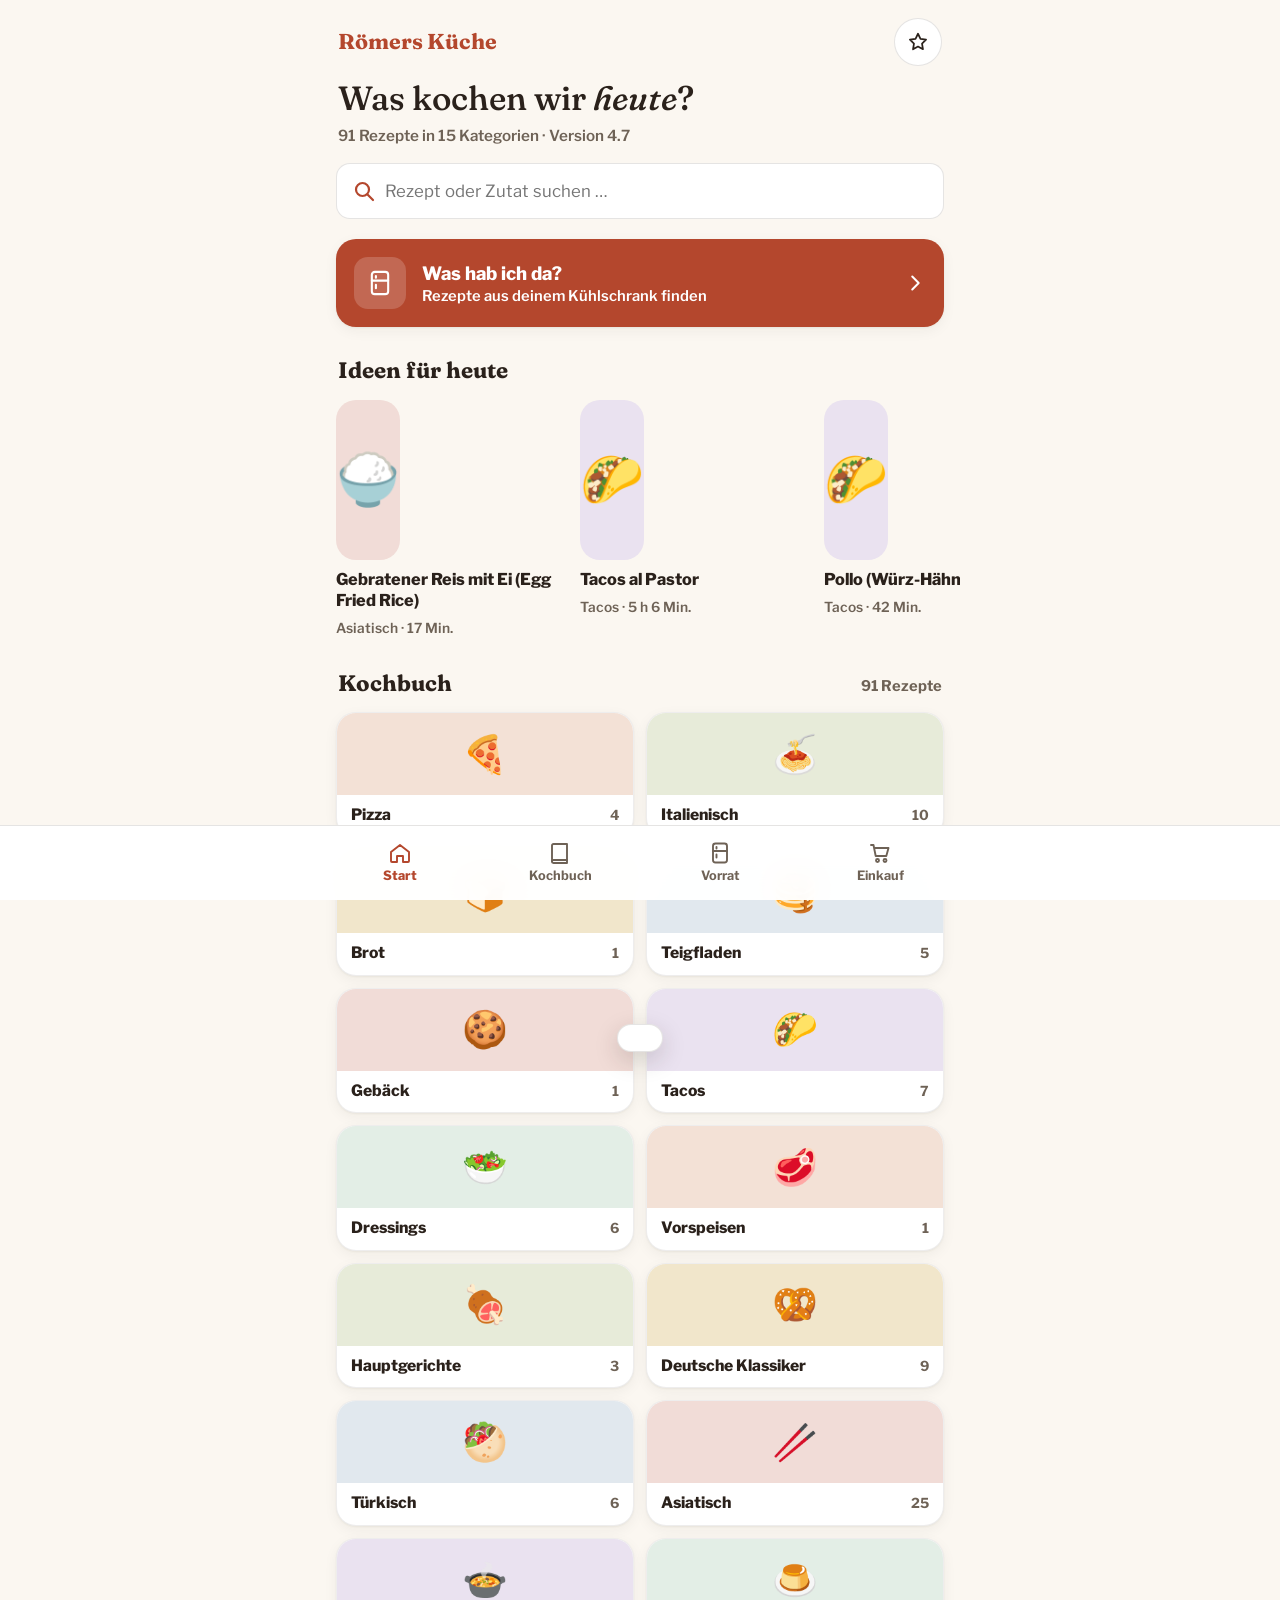
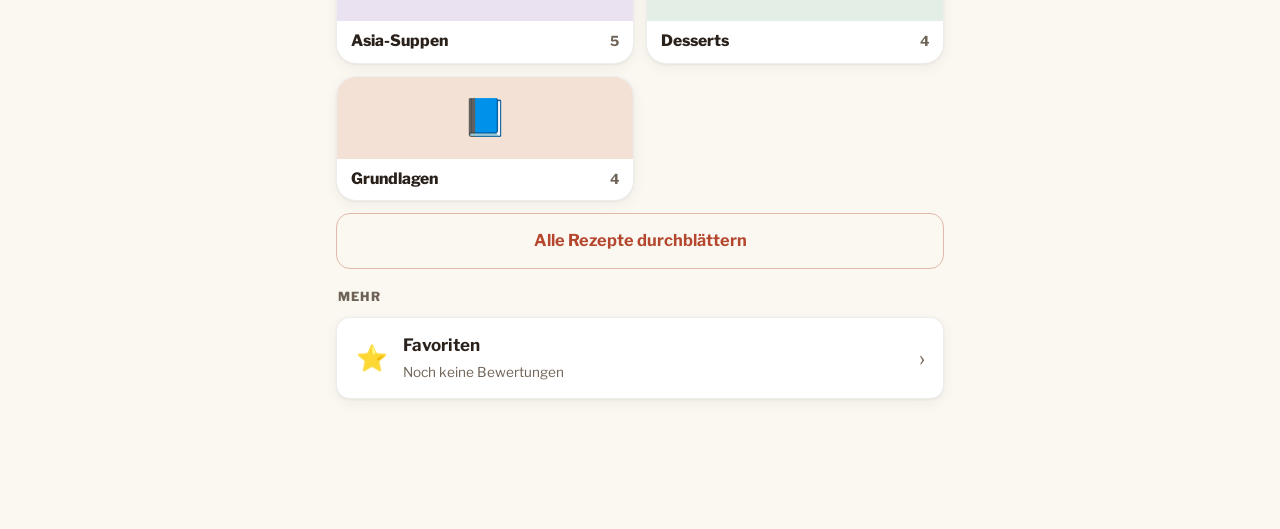
==== commit 023efe21: "v4.7: Updates kommen zuverlässig aufs Handy (ohne Browser-Cache, automatischer Neustart), App-Link i" ====
--- a/index.html
+++ b/index.html
@@ -443,7 +443,7 @@
 <div id="print-area"></div>
 
 <script>
-const APP_VERSION = "4.6";
+const APP_VERSION = "4.7";
 const DATA = {"cats": ["Pizza", "Italienisch", "Brot", "Teigfladen", "Gebäck", "Tacos", "Dressings", "Vorspeisen", "Hauptgerichte", "Deutsche Klassiker", "Türkisch", "Asiatisch", "Asia-Suppen", "Desserts", "Grundlagen"], "recipes": [{"id": "pizza-ny-style", "name": "Pizza NY Style", "cat": "Pizza", "yield": "2 große Pizzen (Ø 35 cm)", "base": 2, "hydration": 62, "ing": [{"n": "Weizenmehl Typ 550", "a": 380.0, "u": "g", "p": "mehl"}, {"n": "Wasser", "a": 236.0, "u": "g", "p": "wasser"}, {"n": "Salz", "a": 8.0, "u": "g", "p": "salz"}, {"n": "Frischhefe", "a": 3.0, "u": "g", "p": "hefe"}, {"n": "Olivenöl", "a": 15.0, "u": "g", "p": "oel"}, {"n": "Zucker", "a": 5.0, "u": "g", "p": "zucker"}], "steps": [{"t": "Hefe aktivieren", "d": "5 Min.", "sec": 300, "wait": false, "b": "Hefe mit Zucker in lauwarmem Wasser (35 °C) auflösen, bis es schäumt.", "ing": [1, 3, 5]}, {"t": "Teig mischen", "d": "5 Min.", "sec": 300, "wait": false, "b": "Mehl und Salz mischen, Hefewasser und Olivenöl zugeben.", "ing": [0, 2, 4]}, {"t": "Kneten", "d": "8 Min.", "sec": 480, "wait": false, "b": "Kräftig kneten, bis der Teig glatt und elastisch ist."}, {"t": "Kühle Gare", "d": "Warten 48 h", "sec": 172800, "wait": true, "b": "In geölter Schüssel abgedeckt in den Kühlschrank. Mindestens 24 h, ideal 48–72 h."}, {"t": "Aufwärmen", "d": "Warten 2 h", "sec": 7200, "wait": true, "b": "2 h vor dem Backen herausnehmen. Ofen in der letzten Stunde vorheizen."}, {"t": "Backen", "d": "12 Min.", "sec": 720, "wait": false, "b": "250 °C Ober-/Unterhitze, dünn belegt 10–13 Min. bis der Rand goldbraun ist."}], "notes": [], "scalable": true}, {"id": "pizza-napoletana-langzeitfuehrung", "name": "Pizza Napoletana (Langzeitführung)", "cat": "Pizza", "yield": "6 Pizzen à 280 g", "base": 6, "hydration": 65, "ing": [{"n": "Tipo 00 Mehl", "a": 1000.0, "u": "g", "p": "mehl"}, {"n": "Wasser (kalt)", "a": 650.0, "u": "g", "p": "wasser"}, {"n": "Salz", "a": 28.0, "u": "g", "p": "salz"}, {"n": "Frischhefe", "a": 2.5, "u": "g", "p": "hefe"}], "steps": [{"t": "Hefe auflösen", "d": "5 Min.", "sec": 300, "wait": false, "b": "Frischhefe in ca. 200 g des kalten Wassers auflösen. 5 Min. warten.", "ing": [1, 3]}, {"t": "Mischen", "d": "5 Min.", "sec": 300, "wait": false, "b": "Restliches Wasser und Mehl grob mischen, Hefewasser dazugeben.", "ing": [0, 1]}, {"t": "Autolyse", "d": "Warten 30 Min.", "sec": 1800, "wait": true, "b": "Abgedeckt ruhen lassen. Das Mehl quillt, das Gluten bildet sich von selbst."}, {"t": "Salz einkneten", "d": "12 Min.", "sec": 720, "wait": false, "b": "Salz zugeben und 8–10 Min. kneten. Ziel: Teigtemperatur unter 24 °C.", "ing": [2]}, {"t": "Stockgare", "d": "Warten 1 h 30 Min.", "sec": 5400, "wait": true, "b": "Abgedeckt bei Raumtemperatur. Alle 30 Min. einmal Stretch & Fold."}, {"t": "Kugeln formen", "d": "10 Min.", "sec": 600, "wait": false, "b": "Teig in Teiglinge à 280 g teilen und straff rundschleifen."}, {"t": "Kühlschrankgare", "d": "Warten 18 h", "sec": 64800, "wait": true, "b": "Abgedeckt bei 4–6 °C. Die Hefemenge ist auf ca. 18 h ausgelegt. Je länger, desto mehr Aroma."}, {"t": "Akklimatisieren", "d": "Warten 3 h", "sec": 10800, "wait": true, "b": "3 h bei Raumtemperatur. In der letzten Stunde Ofen mit Stein oder Blech auf Maximum vorheizen."}, {"t": "Ausziehen und belegen", "d": "10 Min.", "sec": 600, "wait": false, "b": "Von der Mitte nach außen dehnen, nie ausrollen. Rand (Cornicione) dicker lassen. Dünn belegen."}, {"t": "Backen", "d": "10 Min.", "sec": 600, "wait": false, "b": "Backofen 250–280 °C: 8–12 Min., letzte 2 Min. Grill. Backstein: 6–8 Min. Ooni 450–500 °C: 60–90 Sek., alle 20 Sek. drehen."}], "notes": ["Formel: Mehl = (Anzahl × Teiglinggewicht) ÷ (1 + Hydration + Salzanteil). Salz 2,8 %.", "Frischhefe je kg Mehl nach Kühlzeit: bis 16 h 3,0 g · bis 20 h 2,5 g · bis 24 h 2,0 g · bis 36 h 1,5 g · bis 48 h 1,0 g · länger 0,6 g.", "Trockenhefe = Frischhefe ÷ 3.", "Teiglinggrößen: Kinder 160 g · Normal 280 g · Blech 550 g.", "Mehl: Tipo 00 klassisch elastisch · Typ 550 mehr Biss · Mix 50/50 ausgewogen."], "scalable": true}, {"id": "pizzasosse-marinara", "name": "Pizzasoße Marinara", "cat": "Pizza", "yield": "6 Pizzen", "base": 6, "hydration": null, "ing": [{"n": "Pelati (Dose)", "a": 420.0, "u": "g", "p": "dosentomaten"}, {"n": "Olivenöl", "a": 60.0, "u": "g", "p": "oel"}, {"n": "Knoblauch", "a": 18.0, "u": "g", "p": "knoblauch"}, {"n": "Oregano (getrocknet)", "a": 6.0, "u": "g", "p": "gewuerz"}, {"n": "Salz", "a": 9.0, "u": "g", "p": "salz"}], "steps": [{"t": "Knoblauch anschwitzen", "d": "3 Min.", "sec": 180, "wait": false, "b": "Knoblauch in Olivenöl sanft anschwitzen, nicht bräunen.", "ing": [1, 2]}, {"t": "Einkochen", "d": "Warten 15 Min.", "sec": 900, "wait": true, "b": "Pelati zerdrücken, mit Oregano und Salz 15 Min. einkochen.", "ing": [0, 3, 4]}, {"t": "Abkühlen", "d": "Warten 20 Min.", "sec": 1200, "wait": true, "b": "Vollständig abkühlen lassen, bevor sie auf den Teig kommt."}], "notes": [], "scalable": true}, {"id": "pizzasosse-napoletana", "name": "Pizzasoße Napoletana", "cat": "Pizza", "yield": "6 Pizzen", "base": 6, "hydration": null, "ing": [{"n": "Passata di Pomodoro", "a": 360.0, "u": "g", "p": "dosentomaten"}, {"n": "Olivenöl", "a": 48.0, "u": "g", "p": "oel"}, {"n": "Salz", "a": 9.0, "u": "g", "p": "salz"}, {"n": "Zucker", "a": 3.0, "u": "g", "p": "zucker"}], "steps": [{"t": "Kalt verrühren", "d": "5 Min.", "sec": 300, "wait": false, "b": "Alle Zutaten kalt vermengen. Nicht kochen, die Soße gart im Ofen.", "ing": [0, 1, 2, 3]}], "notes": [], "scalable": true}, {"id": "carbonara", "name": "Spaghetti alla Carbonara", "cat": "Italienisch", "yield": "4 Portionen", "base": 4, "hydration": null, "scalable": true, "ing": [{"n": "Spaghetti", "a": 320.0, "u": "g", "p": "spaghetti"}, {"n": "Guanciale (Schweinebacke)", "a": 150.0, "u": "g", "p": "guanciale"}, {"n": "Eigelb (Größe M)", "a": 6.0, "u": "Stk.", "p": "eier"}, {"n": "Pecorino Romano, fein gerieben (für die Creme)", "a": 50.0, "u": "g", "p": "pecorino"}, {"n": "Pecorino Romano (zum Servieren)", "a": 20.0, "u": "g", "p": "pecorino"}, {"n": "Schwarzer Pfeffer, frisch grob gemahlen", "a": 3.0, "u": "g", "p": "pfeffer"}, {"n": "Wasser (für die Nudeln)", "a": 3000.0, "u": "g", "p": "wasser"}, {"n": "Salz (für das Nudelwasser)", "a": 25.0, "u": "g", "p": "salz"}], "steps": [{"t": "Wasser aufsetzen", "d": "Warten 10 Min.", "sec": 600, "wait": true, "b": "Wasser im großen Topf aufkochen, erst dann salzen. In der Zeit Schwarte vom Guanciale abschneiden und ihn in ca. 1 cm breite Streifen schneiden.", "ing": [1, 6, 7]}, {"t": "Guanciale auslassen", "d": "8 Min.", "sec": 480, "wait": false, "b": "Guanciale ohne Öl in einer großen Pfanne bei mittlerer Hitze langsam auslassen, bis er knusprig ist. Herausnehmen, das Fett in der Pfanne lassen.", "ing": [1]}, {"t": "Creme rühren", "d": "3 Min.", "sec": 180, "wait": false, "b": "Eigelb, 50 g Pecorino und den größten Teil des Pfeffers zu einer dicken Creme verrühren. 1–2 EL heißes Nudelwasser einrühren, damit sie glatt wird.", "ing": [2, 3, 5]}, {"t": "Spaghetti kochen", "d": "Warten 9 Min.", "sec": 540, "wait": true, "b": "Spaghetti 1 Min. kürzer als auf der Packung kochen. Eine Tasse Nudelwasser abschöpfen, bevor du abgießt.", "ing": [0]}, {"t": "Binden", "d": "2 Min.", "sec": 120, "wait": false, "b": "Spaghetti tropfnass in die Pfanne mit dem Guanciale-Fett geben, Pfanne vom Herd nehmen. Eicreme zugeben und kräftig schwenken. Schluckweise Nudelwasser zugeben, bis die Soße cremig glänzt. Nicht zurück auf die Hitze, sonst wird es Rührei."}, {"t": "Servieren", "d": "1 Min.", "sec": 60, "wait": false, "b": "Guanciale unterheben, sofort auf vorgewärmte Teller. Mit Pecorino und Pfeffer bestreuen.", "ing": [4, 5]}], "notes": ["Original ohne Sahne, ohne Knoblauch, ohne Zwiebel. Die Cremigkeit kommt nur aus Eigelb, Käse, Fett und Nudelwasser.", "Wird es zu fest: mehr Nudelwasser. Wird es Rührei: Die Pfanne war zu heiß.", "Ohne Guanciale: Pancetta am Stück. Bacon schmeckt rauchig und ist kein Ersatz.", "Sicherer Trick vom Profi: Pasta, Fett und Creme in einer Metallschüssel über dem Nudeltopf (Wasserbad) binden.", "Version 2: ersetzt die frühere Carbonara-Soße (2 Portionen) aus dem Rezeptbuch."]}, {"id": "ossobuco-alla-milanese", "name": "Ossobuco alla Milanese mit Gremolata", "cat": "Italienisch", "yield": "4 Portionen", "base": 4, "hydration": null, "scalable": true, "ing": [{"n": "Kalbshaxe in Scheiben (4 Stück, 3–4 cm dick)", "a": 1400.0, "u": "g", "p": "kalbshaxe"}, {"n": "Salz", "a": 8.0, "u": "g", "p": "salz"}, {"n": "Pfeffer", "a": 1.0, "u": "g", "p": "pfeffer"}, {"n": "Weizenmehl Typ 405 (zum Wenden)", "a": 30.0, "u": "g", "p": "mehl"}, {"n": "Olivenöl", "a": 20.0, "u": "g", "p": "oel"}, {"n": "Butter", "a": 40.0, "u": "g", "p": "butter"}, {"n": "Zwiebel", "a": 150.0, "u": "g", "p": "zwiebel"}, {"n": "Karotte", "a": 80.0, "u": "g", "p": "karotten"}, {"n": "Staudensellerie", "a": 80.0, "u": "g", "p": "staudensellerie"}, {"n": "Knoblauch", "a": 6.0, "u": "g", "p": "knoblauch"}, {"n": "Weißwein, trocken", "a": 200.0, "u": "g", "p": "wein_weiss"}, {"n": "Kalbs- oder Rinderfond", "a": 400.0, "u": "g", "p": "bruehe"}, {"n": "Tomatenmark (optional)", "a": 15.0, "u": "g", "p": "tomatenmark"}, {"n": "Lorbeerblatt", "a": 1.0, "u": "Stk.", "p": "gewuerz"}, {"n": "Zitrone, unbehandelt (Schale für die Gremolata)", "a": 1.0, "u": "Stk.", "p": "zitrone"}, {"n": "Petersilie, glatt (für die Gremolata)", "a": 15.0, "u": "g", "p": "petersilie"}, {"n": "Knoblauch (für die Gremolata)", "a": 4.0, "u": "g", "p": "knoblauch"}, {"n": "Sardellenfilet (optional, für die Gremolata)", "a": 5.0, "u": "g", "p": "sardellen"}], "steps": [{"t": "Vorbereiten", "d": "10 Min.", "sec": 600, "wait": false, "b": "Haxen trocken tupfen. Die Haut am Rand 3-mal einschneiden, sonst wölben sie sich. Salzen, pfeffern, in Mehl wenden und abklopfen. Zwiebel, Karotte und Sellerie fein würfeln, Knoblauch hacken.", "ing": [0, 1, 2, 3, 6, 7, 8, 9]}, {"t": "Anbraten", "d": "10 Min.", "sec": 600, "wait": false, "b": "Ofen auf 160 °C Ober-/Unterhitze vorheizen. Öl und die Hälfte der Butter im Bräter erhitzen. Haxen pro Seite ca. 4 Min. goldbraun braten, herausnehmen.", "ing": [4, 5]}, {"t": "Soffritto", "d": "8 Min.", "sec": 480, "wait": false, "b": "Restliche Butter in den Bräter. Gemüse und Knoblauch bei mittlerer Hitze weich und glasig dünsten, nicht bräunen.", "ing": [5]}, {"t": "Ablöschen", "d": "5 Min.", "sec": 300, "wait": false, "b": "Mit Weißwein ablöschen, Bratensatz lösen und auf die Hälfte einkochen. Tomatenmark (optional), Fond und Lorbeer einrühren.", "ing": [10, 11, 12, 13]}, {"t": "Schmoren", "d": "Warten 1 h 45 Min.", "sec": 6300, "wait": true, "b": "Haxen nebeneinander einlegen, die Flüssigkeit soll etwa 2/3 hoch stehen. Deckel drauf, ab in den Ofen. Nach 1 h vorsichtig wenden, bei Bedarf etwas Fond nachgießen. Fertig, wenn sich das Fleisch mit der Gabel vom Knochen löst.", "ing": [11]}, {"t": "Gremolata", "d": "5 Min.", "sec": 300, "wait": false, "b": "Zitronenschale fein abreiben. Petersilie, Knoblauch und Sardelle sehr fein hacken, alles mischen.", "ing": [14, 15, 16, 17]}, {"t": "Fertigstellen", "d": "7 Min.", "sec": 420, "wait": false, "b": "Haxen vorsichtig herausheben, damit das Mark im Knochen bleibt. Soße auf dem Herd sämig einkochen, mit Salz und Pfeffer abschmecken. Über die Haxen geben, Gremolata darüberstreuen. Dazu Risotto alla Milanese, Polenta oder Kartoffelpüree.", "ing": [1, 2]}], "notes": ["Das Mark ist das Beste: mit einem kleinen Löffel aus dem Knochen essen.", "Mailänder Original ist „in bianco“, also ohne Tomate. Das Tomatenmark ist optional für eine dunklere Soße.", "Günstiger: Rinderbeinscheiben. Dann 30–45 Min. länger schmoren.", "Gremolata erst ganz zum Schluss darüber, sie lebt von der Frische.", "Am Vortag geschmort schmeckt es noch besser. Gremolata dann frisch machen."]}, {"id": "ragu-bolognese", "name": "Ragù alla Bolognese mit Tagliatelle", "cat": "Italienisch", "yield": "6 Portionen", "base": 6, "hydration": null, "scalable": true, "ing": [{"n": "Rinderhack, grob gewolft (oder Rind/Schwein gemischt)", "a": 400.0, "u": "g", "p": "hackfleisch"}, {"n": "Pancetta", "a": 150.0, "u": "g", "p": "speck"}, {"n": "Zwiebel", "a": 60.0, "u": "g", "p": "zwiebel"}, {"n": "Karotte", "a": 60.0, "u": "g", "p": "karotten"}, {"n": "Staudensellerie", "a": 60.0, "u": "g", "p": "staudensellerie"}, {"n": "Olivenöl", "a": 30.0, "u": "g", "p": "oel"}, {"n": "Weißwein, trocken", "a": 100.0, "u": "g", "p": "wein_weiss"}, {"n": "Tomatenpassata", "a": 250.0, "u": "g", "p": "dosentomaten"}, {"n": "Tomatenmark", "a": 20.0, "u": "g", "p": "tomatenmark"}, {"n": "Fleischbrühe", "a": 300.0, "u": "g", "p": "bruehe"}, {"n": "Vollmilch (optional)", "a": 100.0, "u": "g", "p": "milch"}, {"n": "Salz", "a": 5.0, "u": "g", "p": "salz"}, {"n": "Pfeffer", "a": 1.0, "u": "g", "p": "pfeffer"}, {"n": "Muskatnuss (optional)", "a": 0.3, "u": "g", "p": "gewuerz"}, {"n": "Tagliatelle (frisch oder getrocknet)", "a": 500.0, "u": "g", "p": "tagliatelle"}, {"n": "Parmigiano Reggiano, gerieben", "a": 60.0, "u": "g", "p": "parmesan"}], "steps": [{"t": "Schneiden", "d": "10 Min.", "sec": 600, "wait": false, "b": "Pancetta in feine Würfel schneiden oder hacken. Zwiebel, Karotte und Sellerie sehr fein würfeln (Soffritto).", "ing": [1, 2, 3, 4]}, {"t": "Pancetta auslassen", "d": "5 Min.", "sec": 300, "wait": false, "b": "Olivenöl im schweren Topf erhitzen, Pancetta bei mittlerer Hitze auslassen.", "ing": [1, 5]}, {"t": "Soffritto", "d": "8 Min.", "sec": 480, "wait": false, "b": "Gemüse zugeben und langsam weich dünsten, bis es glasig ist. Nicht bräunen.", "ing": [2, 3, 4]}, {"t": "Fleisch anbraten", "d": "10 Min.", "sec": 600, "wait": false, "b": "Hitze erhöhen, Hack zugeben und zerdrücken. Braten, bis die Flüssigkeit verdampft ist und das Fleisch hörbar brutzelt.", "ing": [0]}, {"t": "Ablöschen", "d": "5 Min.", "sec": 300, "wait": false, "b": "Mit Weißwein ablöschen und einkochen, bis er fast verdampft ist.", "ing": [6]}, {"t": "Schmoren", "d": "Warten 2 h", "sec": 7200, "wait": true, "b": "Passata, Tomatenmark und eine Kelle Brühe einrühren. Halb zugedeckt bei kleinster Hitze leise blubbern lassen. Immer wenn es trocken wird, etwas Brühe nachgießen.", "ing": [7, 8, 9]}, {"t": "Fertigstellen", "d": "Warten 10 Min.", "sec": 600, "wait": true, "b": "Milch einrühren (optional) und 10 Min. weiter köcheln. Mit Salz, Pfeffer und Muskat abschmecken. Das Ragù soll dick, glänzend und dunkelrot sein.", "ing": [10, 11, 12, 13]}, {"t": "Tagliatelle", "d": "8 Min.", "sec": 480, "wait": false, "b": "Tagliatelle in reichlich Salzwasser al dente kochen, mit etwas Nudelwasser direkt im Ragù schwenken. Mit Parmigiano servieren.", "ing": [14, 15]}], "notes": ["Ein Fleischragù mit etwas Tomate, keine Tomatensoße mit Fleisch.", "In Bologna gibt es Tagliatelle dazu, keine Spaghetti. Die breiten Bandnudeln nehmen das Ragù besser auf.", "Am besten am Vortag kochen. Hält 3 Tage im Kühlschrank und lässt sich gut einfrieren.", "Basis für Lasagne alla Bolognese: mit Béchamel (siehe Short Rib Lasagne) schichten.", "Version 2: nach dem Rezept der Accademia Italiana della Cucina von 2023. Ersetzt die frühere Ragù-Soße (2 Portionen)."]}, {"id": "saltimbocca-alla-romana", "name": "Saltimbocca alla Romana", "cat": "Italienisch", "yield": "4 Portionen", "base": 4, "hydration": null, "scalable": true, "ing": [{"n": "Kalbsschnitzel aus der Oberschale (8 dünne Scheiben)", "a": 560.0, "u": "g", "p": "kalb"}, {"n": "Prosciutto (Parmaschinken, 8 Scheiben)", "a": 100.0, "u": "g", "p": "prosciutto"}, {"n": "Salbeiblätter, frisch", "a": 8.0, "u": "Stk.", "p": "salbei"}, {"n": "Weizenmehl Typ 405", "a": 20.0, "u": "g", "p": "mehl"}, {"n": "Butter (zum Braten)", "a": 30.0, "u": "g", "p": "butter"}, {"n": "Olivenöl", "a": 10.0, "u": "g", "p": "oel"}, {"n": "Weißwein, trocken", "a": 100.0, "u": "g", "p": "wein_weiss"}, {"n": "Butter, kalt (für die Soße)", "a": 15.0, "u": "g", "p": "butter"}, {"n": "Salz", "a": 2.0, "u": "g", "p": "salz"}, {"n": "Pfeffer", "a": 0.5, "u": "g", "p": "pfeffer"}], "steps": [{"t": "Plattieren", "d": "5 Min.", "sec": 300, "wait": false, "b": "Schnitzel zwischen Frischhaltefolie mit dem Plattiereisen oder einem Topfboden auf ca. 4 mm dünn klopfen.", "ing": [0]}, {"t": "Belegen", "d": "5 Min.", "sec": 300, "wait": false, "b": "Jedes Schnitzel leicht pfeffern (kaum salzen, der Schinken ist salzig). Mit einer Scheibe Prosciutto und einem Salbeiblatt belegen und mit einem Zahnstocher feststecken.", "ing": [0, 1, 2, 8, 9]}, {"t": "Mehlieren", "d": "2 Min.", "sec": 120, "wait": false, "b": "Nur die Unterseite (ohne Schinken) dünn in Mehl drücken, überschüssiges Mehl abklopfen.", "ing": [3]}, {"t": "Braten", "d": "6 Min.", "sec": 360, "wait": false, "b": "Butter und Öl in einer großen Pfanne aufschäumen lassen. Schnitzel portionsweise zuerst auf der Schinkenseite 1 Min., dann auf der Mehlseite 1–2 Min. braten. Herausnehmen und warm stellen.", "ing": [4, 5]}, {"t": "Soße", "d": "3 Min.", "sec": 180, "wait": false, "b": "Mit Weißwein ablöschen, Bratensatz lösen und um die Hälfte einkochen. Pfanne vom Herd, kalte Butter einschwenken, bis die Soße bindet.", "ing": [6, 7]}, {"t": "Servieren", "d": "1 Min.", "sec": 60, "wait": false, "b": "Zahnstocher entfernen, Soße über die Schnitzel geben, sofort servieren. Dazu Weißbrot, Erbsen oder Spinat."}], "notes": ["Kurz und heiß braten: Dünnes Kalb wird bei mehr als 3 Min. trocken.", "Günstigere Variante: Schweineschnitzel oder Hähnchenbrust, genauso dünn geklopft.", "Die Pfanne nicht überladen, lieber in zwei Durchgängen braten."]}, {"id": "parmigiana-di-melanzane", "name": "Parmigiana di Melanzane (Auberginen-Auflauf)", "cat": "Italienisch", "yield": "6 Portionen (Form ca. 20 × 30 cm)", "base": 6, "hydration": null, "scalable": true, "ing": [{"n": "Auberginen", "a": 1200.0, "u": "g", "p": "auberginen"}, {"n": "Salz (zum Entwässern)", "a": 15.0, "u": "g", "p": "salz"}, {"n": "Neutrales Öl oder Olivenöl (zum Braten)", "a": 150.0, "u": "g", "p": "oel"}, {"n": "Tomatenpassata", "a": 700.0, "u": "g", "p": "dosentomaten"}, {"n": "Knoblauch", "a": 6.0, "u": "g", "p": "knoblauch"}, {"n": "Olivenöl (für die Soße)", "a": 20.0, "u": "g", "p": "oel"}, {"n": "Salz (für die Soße)", "a": 4.0, "u": "g", "p": "salz"}, {"n": "Basilikum, frisch", "a": 15.0, "u": "g", "p": "basilikum"}, {"n": "Mozzarella (gut abgetropft)", "a": 250.0, "u": "g", "p": "mozzarella"}, {"n": "Parmigiano Reggiano, gerieben", "a": 100.0, "u": "g", "p": "parmesan"}], "steps": [{"t": "Auberginen salzen", "d": "Warten 30 Min.", "sec": 1800, "wait": true, "b": "Auberginen längs in 5 mm dicke Scheiben schneiden, lagenweise salzen und in einem Sieb Wasser ziehen lassen. Parallel die Soße kochen.", "ing": [0, 1]}, {"t": "Tomatensoße", "d": "Warten 20 Min.", "sec": 1200, "wait": true, "b": "Knoblauch im Olivenöl kurz andünsten, Passata und Salz zugeben, offen leise einkochen. Am Ende ein paar Basilikumblätter einlegen.", "ing": [3, 4, 5, 6, 7]}, {"t": "Auberginen braten", "d": "25 Min.", "sec": 1500, "wait": false, "b": "Scheiben gut trocken tupfen. Portionsweise im Öl von beiden Seiten goldbraun braten, auf Küchenpapier abtropfen lassen. Mozzarella in kleine Würfel schneiden und abtropfen lassen.", "ing": [0, 2, 8]}, {"t": "Schichten", "d": "10 Min.", "sec": 600, "wait": false, "b": "Ofen auf 200 °C Ober-/Unterhitze vorheizen. Etwas Soße in die Form, dann Auberginen, Soße, Mozzarella, Parmigiano und Basilikum. 3–4 Lagen. Oben Soße und reichlich Parmigiano.", "ing": [3, 7, 8, 9]}, {"t": "Backen", "d": "Warten 35 Min.", "sec": 2100, "wait": true, "b": "Backen, bis es blubbert und die Oberfläche goldbraun ist."}, {"t": "Ruhen", "d": "Warten 15 Min.", "sec": 900, "wait": true, "b": "Vor dem Anschneiden ruhen lassen, sonst läuft sie auseinander."}], "notes": ["Fettärmer: Scheiben mit Öl bestreichen und bei 220 °C ca. 20 Min. im Ofen backen statt braten.", "Mozzarella gut abtropfen lassen, sonst wird der Auflauf wässrig.", "Lauwarm oder am nächsten Tag schmeckt sie am besten. Vegetarisch."]}, {"id": "frische-eierpasta", "name": "Frische Eierpasta", "cat": "Italienisch", "yield": "2 Portionen", "base": 2, "hydration": null, "ing": [{"n": "Semola rimacinata (oder Tipo 00)", "a": 200.0, "u": "g", "p": "semola"}, {"n": "Eier (Größe L)", "a": 2.0, "u": "Stk.", "p": "eier"}, {"n": "Olivenöl", "a": 5.0, "u": "g", "p": "oel"}, {"n": "Salz", "a": 2.0, "u": "g", "p": "salz"}], "steps": [{"t": "Mulde formen", "d": "3 Min.", "sec": 180, "wait": false, "b": "Mehl auf die Arbeitsfläche häufen, Mulde formen, Eier, Salz und Öl hinein.", "ing": [0, 1, 2, 3]}, {"t": "Kneten", "d": "8 Min.", "sec": 480, "wait": false, "b": "Von innen nach außen einarbeiten, zu einem glatten, festen Teig kneten."}, {"t": "Ruhen", "d": "Warten 30 Min.", "sec": 1800, "wait": true, "b": "In Folie wickeln. Das Gluten entspannt sich, der Teig wird ausrollbar."}, {"t": "Ausrollen", "d": "15 Min.", "sec": 900, "wait": false, "b": "Portionsweise sehr dünn ausrollen oder Nudelmaschine bis Stufe 5–7."}, {"t": "Formen", "d": "5 Min.", "sec": 300, "wait": false, "b": "Tagliatelle 8 mm, Pappardelle 2 cm, Quadrate für Lasagne."}, {"t": "Kochen", "d": "3 Min.", "sec": 180, "wait": false, "b": "Reichlich Wasser mit 10 g Salz pro Liter. Frische Pasta 2–3 Min., probieren."}], "notes": [], "scalable": true}, {"id": "aglio-e-olio", "name": "Aglio e Olio", "cat": "Italienisch", "yield": "2 Portionen", "base": 2, "hydration": null, "ing": [{"n": "Knoblauch", "a": 30.0, "u": "g", "p": "knoblauch"}, {"n": "Olivenöl", "a": 50.0, "u": "g", "p": "oel"}, {"n": "Chili (frisch)", "a": 1.0, "u": "Stk.", "p": "chili"}, {"n": "Petersilie", "a": 16.0, "u": "g", "p": "petersilie"}], "steps": [{"t": "Knoblauch ziehen lassen", "d": "5 Min.", "sec": 300, "wait": false, "b": "Knoblauch in Scheiben mit Chili im Öl sanft goldgelb ziehen lassen.", "ing": [0, 1, 2]}, {"t": "Schwenken", "d": "5 Min.", "sec": 300, "wait": false, "b": "Pasta mit etwas Nudelwasser im Öl schwenken, Petersilie dazu.", "ing": [3]}], "notes": [], "scalable": true}, {"id": "arrabbiata", "name": "Arrabbiata", "cat": "Italienisch", "yield": "2 Portionen", "base": 2, "hydration": null, "ing": [{"n": "Pelati (Dose)", "a": 200.0, "u": "g", "p": "dosentomaten"}, {"n": "Knoblauch", "a": 24.0, "u": "g", "p": "knoblauch"}, {"n": "Chili (frisch)", "a": 2.0, "u": "Stk.", "p": "chili"}, {"n": "Olivenöl", "a": 30.0, "u": "g", "p": "oel"}, {"n": "Salz", "a": 2.0, "u": "g", "p": "salz"}], "steps": [{"t": "Anschwitzen", "d": "5 Min.", "sec": 300, "wait": false, "b": "Knoblauch und Chili im Öl anschwitzen.", "ing": [1, 2, 3]}, {"t": "Köcheln", "d": "Warten 20 Min.", "sec": 1200, "wait": true, "b": "Pelati zugeben, salzen, 20 Min. köcheln.", "ing": [0, 4]}], "notes": [], "scalable": true}, {"id": "cacio-e-pepe", "name": "Cacio e Pepe", "cat": "Italienisch", "yield": "2 Portionen", "base": 2, "hydration": null, "ing": [{"n": "Pecorino Romano", "a": 100.0, "u": "g", "p": "pecorino"}, {"n": "Parmesan", "a": 60.0, "u": "g", "p": "parmesan"}, {"n": "Schwarzer Pfeffer", "a": 6.0, "u": "g", "p": "pfeffer"}], "steps": [{"t": "Pfeffer rösten", "d": "2 Min.", "sec": 120, "wait": false, "b": "Grob gemahlenen Pfeffer trocken in der Pfanne anrösten.", "ing": [2]}, {"t": "Käsecreme", "d": "3 Min.", "sec": 180, "wait": false, "b": "Fein geriebenen Käse mit lauwarmem Nudelwasser zur Paste rühren.", "ing": [0, 1]}, {"t": "Binden", "d": "4 Min.", "sec": 240, "wait": false, "b": "Pasta abseits der Hitze mit Pfeffer und Käsecreme schwenken."}], "notes": [], "scalable": true}, {"id": "puttanesca", "name": "Puttanesca", "cat": "Italienisch", "yield": "2 Portionen", "base": 2, "hydration": null, "ing": [{"n": "Pelati (Dose)", "a": 200.0, "u": "g", "p": "dosentomaten"}, {"n": "Schwarze Oliven", "a": 80.0, "u": "g", "p": "oliven"}, {"n": "Kapern", "a": 30.0, "u": "g", "p": "kapern"}, {"n": "Sardellen", "a": 30.0, "u": "g", "p": "sardellen"}, {"n": "Knoblauch", "a": 20.0, "u": "g", "p": "knoblauch"}, {"n": "Olivenöl", "a": 15.0, "u": "g", "p": "oel"}], "steps": [{"t": "Anschwitzen", "d": "5 Min.", "sec": 300, "wait": false, "b": "Knoblauch und Sardellen im Öl schmelzen lassen.", "ing": [3, 4, 5]}, {"t": "Köcheln", "d": "Warten 20 Min.", "sec": 1200, "wait": true, "b": "Pelati, Oliven und Kapern zugeben, 20 Min. köcheln.", "ing": [0, 1, 2]}], "notes": [], "scalable": true}, {"id": "weissbrot-focaccia", "name": "Weißbrot / Focaccia", "cat": "Brot", "yield": "1 Laib (ca. 900 g)", "base": 1, "hydration": 75, "ing": [{"n": "Weizenmehl Typ 550", "a": 500.0, "u": "g", "p": "mehl"}, {"n": "Wasser (lauwarm, 30 °C)", "a": 375.0, "u": "g", "p": "wasser"}, {"n": "Salz", "a": 10.0, "u": "g", "p": "salz"}, {"n": "Frischhefe", "a": 7.0, "u": "g", "p": "hefe"}, {"n": "Olivenöl", "a": 30.0, "u": "g", "p": "oel"}], "steps": [{"t": "Teig mischen", "d": "10 Min.", "sec": 600, "wait": false, "b": "Hefe im Wasser auflösen, mit Mehl und Salz verbinden, Öl einarbeiten. Der Teig klebt, das ist richtig.", "ing": [0, 1, 2, 3, 4]}, {"t": "Stretch & Fold", "d": "Warten 2 h", "sec": 7200, "wait": true, "b": "4 Runden alle 30 Min.: eine Seite hochziehen und überschlagen, alle vier Seiten."}, {"t": "Stockgare", "d": "Warten 1 h", "sec": 3600, "wait": true, "b": "Abgedeckt gehen lassen, bis sich der Teig fast verdoppelt hat."}, {"t": "Formen", "d": "10 Min.", "sec": 600, "wait": false, "b": "Brot: zum Laib formen, ins bemehlte Gärkörbchen. Focaccia: ins geölte Blech ziehen."}, {"t": "Stückgare", "d": "Warten 1 h", "sec": 3600, "wait": true, "b": "Abgedeckt gehen lassen oder über Nacht in den Kühlschrank. Ofen mit vorheizen."}, {"t": "Backen", "d": "35 Min.", "sec": 2100, "wait": false, "b": "230 °C Ober-/Unterhitze mit Dampf. Einschneiden. Nach 15 Min. Dampf ablassen, fertig backen."}], "notes": ["Optionaler Vorteig: 100 g Mehl + 100 g Wasser + 1 g Hefe, 8–12 h bei Raumtemperatur."], "scalable": true}, {"id": "amerikanische-pancakes", "name": "Amerikanische Pancakes", "cat": "Teigfladen", "yield": "8 Pancakes", "base": 8, "hydration": null, "ing": [{"n": "Weizenmehl Typ 405", "a": 200.0, "u": "g", "p": "mehl"}, {"n": "Milch (oder Buttermilch, bei Bedarf bis 230 g)", "a": 200.0, "u": "g", "p": "milch"}, {"n": "Ei (Größe L)", "a": 1.0, "u": "Stk.", "p": "eier"}, {"n": "Butter (geschmolzen, lauwarm)", "a": 30.0, "u": "g", "p": "butter"}, {"n": "Backpulver (frisch)", "a": 10.0, "u": "g", "p": "backpulver"}, {"n": "Zucker", "a": 15.0, "u": "g", "p": "zucker"}, {"n": "Salz", "a": 3.0, "u": "g", "p": "salz"}, {"n": "Vanilleextrakt", "a": 5.0, "u": "g", "p": "gewuerz"}], "steps": [{"t": "Trockene Zutaten", "d": "2 Min.", "sec": 120, "wait": false, "b": "Mehl, Backpulver, Zucker und Salz in einer Schüssel mischen.", "ing": [0, 4, 5, 6]}, {"t": "Nasse Zutaten", "d": "3 Min.", "sec": 180, "wait": false, "b": "Ei verquirlen, Milch und Vanille dazu. Butter zuletzt und nur lauwarm einrühren, nicht heiß.", "ing": [1, 2, 3, 7]}, {"t": "Zusammenführen", "d": "2 Min.", "sec": 120, "wait": false, "b": "Mit dem Löffel nur 10 bis 15 Mal unterheben. Klümpchen bleiben drin. Der Teig muss dickflüssig sein und langsam vom Löffel fallen, nicht laufen. Läuft er, 1 bis 2 EL Mehl einrühren."}, {"t": "Ruhen", "d": "Warten 10 Min.", "sec": 600, "wait": true, "b": "Nicht mehr rühren. Das Backpulver bildet Bläschen, der Teig wird luftiger."}, {"t": "Backen", "d": "20 Min.", "sec": 1200, "wait": false, "b": "Pfanne 3 Min. auf mittlerer Stufe vorheizen. Fett nur hauchdünn mit Küchenpapier verreiben. Erst einen Test-Pancake backen. Pro Pancake ca. 50 g Teig (eine kleine Kelle) von oben in die Mitte geben, nicht verstreichen. Wenden, wenn Blasen aufplatzen und offen bleiben und der Rand matt ist, nach ca. 2 Min. Dann noch 1 Min. Nicht flach drücken."}], "notes": ["Fehlerbilder:", "Laufen auseinander: Teig zu flüssig, zu viel Fett in der Pfanne oder Pfanne zu kalt.", "Bleiben flach: Backpulver alt (Test: 1 TL in heißes Wasser, muss sofort sprudeln), zu viel gerührt oder Teig zu lange gestanden.", "Außen dunkel, innen roh: Pfanne zu heiß, eine Stufe zurück.", "Noch fluffiger: Buttermilch statt Milch und zusätzlich 2 g Natron."], "scalable": true}, {"id": "crepes", "name": "Crêpes", "cat": "Teigfladen", "yield": "8 Crêpes", "base": 8, "hydration": null, "ing": [{"n": "Weizenmehl Typ 405", "a": 150.0, "u": "g", "p": "mehl"}, {"n": "Milch", "a": 375.0, "u": "g", "p": "milch"}, {"n": "Eier (Größe L)", "a": 3.0, "u": "Stk.", "p": "eier"}, {"n": "Butter (geschmolzen)", "a": 30.0, "u": "g", "p": "butter"}, {"n": "Zucker", "a": 10.0, "u": "g", "p": "zucker"}, {"n": "Salz", "a": 1.0, "u": "g", "p": "salz"}], "steps": [{"t": "Teig anrühren", "d": "5 Min.", "sec": 300, "wait": false, "b": "Mehl mit Eiern verrühren, Milch nach und nach einrühren, ohne Klumpen.", "ing": [0, 1, 2]}, {"t": "Würzen", "d": "2 Min.", "sec": 120, "wait": false, "b": "Butter, Zucker und Salz einrühren. Konsistenz wie flüssige Sahne.", "ing": [3, 4, 5]}, {"t": "Ruhen", "d": "Warten 30 Min.", "sec": 1800, "wait": true, "b": "Abgedeckt ruhen lassen, das Mehl quillt."}, {"t": "Pfanne vorbereiten", "d": "3 Min.", "sec": 180, "wait": false, "b": "Pfanne 24–26 cm, mittlere bis hohe Hitze, hauchdünn fetten."}, {"t": "Backen", "d": "12 Min.", "sec": 720, "wait": false, "b": "Kleine Kelle Teig, sofort schwenken. 1–2 Min. pro Seite."}], "notes": [], "scalable": true}, {"id": "kaiserschmarrn", "name": "Kaiserschmarrn", "cat": "Teigfladen", "yield": "2 Portionen", "base": 2, "hydration": null, "ing": [{"n": "Rosinen", "a": 40.0, "u": "g", "p": "rosinen"}, {"n": "Rum (oder Apfelsaft)", "a": 20.0, "u": "g", "p": "likoer"}, {"n": "Eier (Größe L)", "a": 4.0, "u": "Stk.", "p": "eier"}, {"n": "Milch", "a": 250.0, "u": "g", "p": "milch"}, {"n": "Weizenmehl Typ 405", "a": 125.0, "u": "g", "p": "mehl"}, {"n": "Vanillezucker", "a": 8.0, "u": "g", "p": "zucker"}, {"n": "Salz", "a": 1.0, "u": "g", "p": "salz"}, {"n": "Zucker (für den Eischnee)", "a": 30.0, "u": "g", "p": "zucker"}, {"n": "Butter (zum Anbacken)", "a": 20.0, "u": "g", "p": "butter"}, {"n": "Butter (zum Karamellisieren)", "a": 20.0, "u": "g", "p": "butter"}, {"n": "Zucker (zum Karamellisieren)", "a": 15.0, "u": "g", "p": "zucker"}, {"n": "Puderzucker", "a": 10.0, "u": "g", "p": "zucker"}], "steps": [{"t": "Rosinen einweichen", "d": "Warten 30 Min.", "sec": 1800, "wait": true, "b": "Rosinen mit Rum mischen und ziehen lassen. Gern auch über Nacht.", "ing": [0, 1]}, {"t": "Teig anrühren", "d": "5 Min.", "sec": 300, "wait": false, "b": "Ofen auf 200 °C Ober-/Unterhitze vorheizen. Eier trennen. Eigelb mit Milch, Vanillezucker und Salz verrühren, dann das Mehl einrühren, bis der Teig glatt ist.", "ing": [2, 3, 4, 5, 6]}, {"t": "Eischnee schlagen", "d": "4 Min.", "sec": 240, "wait": false, "b": "Eiweiß mit dem Zucker cremig schlagen. Der Schnee soll glänzen und weiche Spitzen haben, nicht trocken und fest sein.", "ing": [7]}, {"t": "Schnee unterheben", "d": "2 Min.", "sec": 120, "wait": false, "b": "Ein Viertel des Schnees unter den Teig rühren, den Rest mit dem Teigschaber locker unterheben. Nicht rühren, sonst fällt er zusammen."}, {"t": "Anbacken", "d": "3 Min.", "sec": 180, "wait": false, "b": "Butter in einer ofenfesten Pfanne (24 bis 26 cm) bei mittlerer Hitze schmelzen. Masse einfüllen, abgetropfte Rosinen darüberstreuen. Backen, bis die Unterseite goldgelb ist.", "ing": [0, 8]}, {"t": "Im Ofen backen", "d": "Warten 14 Min.", "sec": 840, "wait": true, "b": "Pfanne auf die mittlere Schiene. Backen, bis die Oberfläche goldbraun und die Mitte gestockt ist (Stäbchenprobe)."}, {"t": "Zerreißen und karamellisieren", "d": "3 Min.", "sec": 180, "wait": false, "b": "Pfanne zurück auf den Herd. Vorsicht, der Griff ist heiß. Mit zwei Gabeln in mundgerechte Stücke reißen. Butter und Zucker darübergeben und bei mittlerer bis hoher Hitze schwenken, bis der Zucker karamellisiert.", "ing": [9, 10]}, {"t": "Anrichten", "d": "1 Min.", "sec": 60, "wait": false, "b": "Mit Puderzucker bestäuben und sofort servieren. Dazu passen Zwetschgenröster, Apfelmus oder Preiselbeeren.", "ing": [11]}], "notes": ["Die Grundmenge ist für 2 Personen als Hauptgericht, als Dessert reicht sie für 4.", "Ohne Ofen: bei schwacher Hitze mit Deckel 6 bis 8 Min. backen, vierteln, wenden und weitere 3 bis 4 Min. backen. Dann zerreißen und karamellisieren.", "Fluffig wird er nur mit cremigem, nicht zu festem Eischnee, der kurz untergehoben wird.", "Für Kinder: Rum durch Apfelsaft ersetzen."], "scalable": true}, {"id": "pfannkuchen-klassisch", "name": "Pfannkuchen (klassisch)", "cat": "Teigfladen", "yield": "4 Portionen", "base": 4, "hydration": null, "ing": [{"n": "Weizenmehl Typ 405", "a": 160.0, "u": "g", "p": "mehl"}, {"n": "Milch", "a": 320.0, "u": "g", "p": "milch"}, {"n": "Eier (Größe L)", "a": 2.0, "u": "Stk.", "p": "eier"}, {"n": "Butter", "a": 20.0, "u": "g", "p": "butter"}, {"n": "Zucker", "a": 20.0, "u": "g", "p": "zucker"}, {"n": "Salz", "a": 1.0, "u": "g", "p": "salz"}], "steps": [{"t": "Teig rühren", "d": "5 Min.", "sec": 300, "wait": false, "b": "Mehl, Eier, Salz und Zucker verrühren, Milch einrühren bis glatt.", "ing": [0, 1, 2, 4, 5]}, {"t": "Ruhen", "d": "Warten 15 Min.", "sec": 900, "wait": true, "b": "Kurz ruhen lassen."}, {"t": "Backen", "d": "10 Min.", "sec": 600, "wait": false, "b": "Butter in der Pfanne erhitzen, Teig einlaufen lassen, goldbraun backen und wenden.", "ing": [3]}], "notes": [], "scalable": true}, {"id": "reibekuchen-rheinisch", "name": "Reibekuchen (rheinisch)", "cat": "Teigfladen", "yield": "4 Portionen (ca. 16 Stück)", "base": 4, "hydration": null, "ing": [{"n": "Kartoffeln, mehligkochend (geschält)", "a": 1000.0, "u": "g", "p": "kartoffeln"}, {"n": "Zwiebel", "a": 120.0, "u": "g", "p": "zwiebel"}, {"n": "Eier (Größe L)", "a": 2.0, "u": "Stk.", "p": "eier"}, {"n": "Zarte Haferflocken", "a": 20.0, "u": "g", "p": "haferflocken"}, {"n": "Weizenmehl Typ 405", "a": 15.0, "u": "g", "p": "mehl"}, {"n": "Salz", "a": 10.0, "u": "g", "p": "salz"}, {"n": "Pfeffer", "a": 1.0, "u": "g", "p": "pfeffer"}, {"n": "Muskatnuss (gerieben)", "a": 0.5, "u": "g", "p": "gewuerz"}, {"n": "Rapsöl oder Butterschmalz (zum Braten)", "a": 150.0, "u": "g", "p": "oel"}], "steps": [{"t": "Reiben", "d": "10 Min.", "sec": 600, "wait": false, "b": "Kartoffeln und Zwiebel fein bis mittelfein reiben. Schnell arbeiten, sonst wird die Masse grau.", "ing": [0, 1]}, {"t": "Ausdrücken", "d": "3 Min.", "sec": 180, "wait": false, "b": "Masse im Sieb oder Küchentuch kräftig ausdrücken, den Saft in einer Schüssel auffangen."}, {"t": "Stärke absetzen lassen", "d": "Warten 5 Min.", "sec": 300, "wait": true, "b": "Saft stehen lassen, bis sich die weiße Kartoffelstärke am Boden absetzt. Wasser vorsichtig abgießen, Stärke behalten."}, {"t": "Masse mischen", "d": "3 Min.", "sec": 180, "wait": false, "b": "Kartoffelmasse, Stärke, Eier, Haferflocken, Mehl, Salz, Pfeffer und Muskat verrühren. Masse soll feucht sein, aber nicht schwimmen.", "ing": [2, 3, 4, 5, 6, 7]}, {"t": "Pfanne vorheizen", "d": "3 Min.", "sec": 180, "wait": false, "b": "Große Pfanne (am besten Eisen oder Guss) mit ca. 3 mm Öl auf mittlere bis hohe Hitze bringen. Test: Ein Kartoffelfaden zischt sofort.", "ing": [8]}, {"t": "Braten", "d": "25 Min.", "sec": 1500, "wait": false, "b": "Pro Reibekuchen ca. 70 g Masse (1 gehäufter Esslöffel) ins Fett geben und dünn flach drücken. 3 bis 4 Min. pro Seite goldbraun braten, erst wenden, wenn der Rand braun ist. Nicht mehr als 4 Stück gleichzeitig."}, {"t": "Abtropfen", "d": "1 Min.", "sec": 60, "wait": false, "b": "Auf Küchenpapier abtropfen lassen, sofort servieren oder im Ofen bei 100 °C auf einem Gitter warm halten. Masse zwischendurch umrühren und Öl nachfüllen."}], "notes": ["Dazu: rheinisch mit Apfelmus, auf Schwarzbrot mit Rübenkraut oder herzhaft mit Räucherlachs und Kräuterquark.", "Knusprig wird er durch: gut ausdrücken, Stärke zurückgeben, dünn flach drücken, genug heißes Fett.", "Fehlerbilder: Zerfallen beim Wenden: zu nass, mehr Haferflocken. Fettig und blass: Fett zu kalt oder Pfanne zu voll. Außen schwarz, innen roh: zu dick oder zu heiß.", "Glutenfrei: Mehl weglassen und glutenfreie Haferflocken nehmen. Die Kartoffelstärke bindet allein.", "Einfrieren: Fertige Reibekuchen einzeln einfrieren, im Ofen bei 200 °C ca. 10 Min. aufknuspern."], "scalable": true}, {"id": "new-york-cookies", "name": "New York Cookies", "cat": "Gebäck", "yield": "13 Cookies à 125 g", "base": 13, "hydration": null, "ing": [{"n": "Walnusskerne", "a": 100.0, "u": "g", "p": "walnuesse"}, {"n": "Vollmilchschokolade (Drops oder gehackt)", "a": 400.0, "u": "g", "p": "schokolade"}, {"n": "Butter (kalt, gewürfelt)", "a": 230.0, "u": "g", "p": "butter"}, {"n": "Feiner weißer Zucker", "a": 160.0, "u": "g", "p": "zucker"}, {"n": "Hellbrauner Zucker", "a": 160.0, "u": "g", "p": "zucker"}, {"n": "Self-Raising Mehl (oder Typ 405 + 1 TL Backpulver)", "a": 200.0, "u": "g", "p": "mehl"}, {"n": "Weizenmehl Typ 405", "a": 300.0, "u": "g", "p": "mehl"}, {"n": "Salz", "a": 1.5, "u": "g", "p": "salz"}, {"n": "Natron", "a": 1.5, "u": "g", "p": "gewuerz"}, {"n": "Backpulver", "a": 8.0, "u": "g", "p": "backpulver"}, {"n": "Eier (Größe L, verquirlt)", "a": 2.0, "u": "Stk.", "p": "eier"}], "steps": [{"t": "Walnüsse rösten", "d": "8 Min.", "sec": 480, "wait": false, "b": "5 Min. im Ofen bei 180 °C rösten, im Küchentuch die bittere Haut abreiben.", "ing": [0]}, {"t": "Butter und Zucker", "d": "2 Min.", "sec": 120, "wait": false, "b": "Kalte Butter 30 Sek. im Mixer aufbrechen, nicht cremig. Beide Zucker dazu, 30–45 Sek. bis krümelig.", "ing": [2, 3, 4]}, {"t": "Extras", "d": "2 Min.", "sec": 120, "wait": false, "b": "Schokolade und Walnüsse unterrühren.", "ing": [0, 1]}, {"t": "Trockene Zutaten", "d": "2 Min.", "sec": 120, "wait": false, "b": "Mehle, Salz, Natron, Backpulver mischen und zugeben. Nur kurz mixen bis feine Brösel.", "ing": [5, 6, 7, 8, 9]}, {"t": "Eier", "d": "1 Min.", "sec": 60, "wait": false, "b": "Verquirlte Eier zugeben, nur bis gerade ein Teig entsteht.", "ing": [10]}, {"t": "Portionieren", "d": "10 Min.", "sec": 600, "wait": false, "b": "Kugeln à 125 g abwiegen, nur locker zusammendrücken, nicht glatt rollen."}, {"t": "Einfrieren", "d": "Warten 1 h 30 Min.", "sec": 5400, "wait": true, "b": "Mindestens 90 Min. einfrieren, entscheidend für die Textur. In den letzten 20 Min. Ofen 180 °C Umluft mit Blech vorheizen."}, {"t": "Backen", "d": "17 Min.", "sec": 1020, "wait": false, "b": "Gefrorene Kugeln mit Abstand auf das heiße Blech, ca. 17 Min. Außen goldbraun, innen fast halbgebacken."}, {"t": "Abkühlen", "d": "Warten 5 Min.", "sec": 300, "wait": true, "b": "5 Min. auf dem Blech lassen, sie setzen noch nach."}], "notes": ["Die Teigmenge (ca. 1,68 kg) ergibt rund 13 Kugeln à 125 g."], "scalable": true}, {"id": "carnitas-pulled-pork", "name": "Carnitas (Pulled Pork)", "cat": "Tacos", "yield": "4 Portionen Füllung", "base": 4, "hydration": null, "ing": [{"n": "Schweineschulter", "a": 500.0, "u": "g", "p": "schwein_stueck"}, {"n": "Zwiebel", "a": 100.0, "u": "g", "p": "zwiebel"}, {"n": "Knoblauch", "a": 9.0, "u": "g", "p": "knoblauch"}, {"n": "Kreuzkümmel", "a": 2.0, "u": "g", "p": "gewuerz"}, {"n": "Chili (gemahlen)", "a": 1.0, "u": "g", "p": "chiliflocken"}, {"n": "Zitronensaft", "a": 30.0, "u": "g", "p": "zitrone"}, {"n": "Salz", "a": 5.0, "u": "g", "p": "salz"}], "steps": [{"t": "Anbraten", "d": "15 Min.", "sec": 900, "wait": false, "b": "Fleisch in große Würfel schneiden und in heißem Öl rundum anbraten.", "ing": [0]}, {"t": "Schmoren", "d": "Warten 3 h 30 Min.", "sec": 12600, "wait": true, "b": "Zwiebel, Knoblauch, Gewürze dazu, mit Wasser bedecken, leise schmoren.", "ing": [1, 2, 3, 4, 5, 6]}, {"t": "Zerrupfen und knusprig braten", "d": "8 Min.", "sec": 480, "wait": false, "b": "Mit zwei Gabeln zerreißen, in heißer Pfanne ohne Öl 3–4 Min. knusprig braten."}], "notes": [], "scalable": true}, {"id": "maistortillas", "name": "Maistortillas", "cat": "Tacos", "yield": "8 Tortillas", "base": 8, "hydration": null, "ing": [{"n": "Masa Harina", "a": 240.0, "u": "g", "p": "masa"}, {"n": "Wasser", "a": 176.0, "u": "g", "p": "wasser"}, {"n": "Salz", "a": 2.4, "u": "g", "p": "salz"}], "steps": [{"t": "Mischen", "d": "5 Min.", "sec": 300, "wait": false, "b": "Masa Harina, Salz und Wasser zu einem weichen Teig verkneten.", "ing": [0, 1, 2]}, {"t": "Ruhen", "d": "Warten 5 Min.", "sec": 300, "wait": true, "b": "Abgedeckt ruhen lassen."}, {"t": "Formen", "d": "10 Min.", "sec": 600, "wait": false, "b": "Kugeln formen und dünn pressen oder ausrollen."}, {"t": "Backen", "d": "16 Min.", "sec": 960, "wait": false, "b": "Trocken in heißer Pfanne, ca. 2 Min. pro Seite."}], "notes": [], "scalable": true}, {"id": "pollo-wuerz-haehnchen", "name": "Pollo (Würz-Hähnchen)", "cat": "Tacos", "yield": "3 Portionen Füllung", "base": 3, "hydration": null, "ing": [{"n": "Hähnchenbrust", "a": 300.0, "u": "g", "p": "haehnchen"}, {"n": "Paprikapulver", "a": 2.0, "u": "g", "p": "gewuerz"}, {"n": "Kreuzkümmel", "a": 1.0, "u": "g", "p": "gewuerz"}, {"n": "Knoblauch", "a": 6.0, "u": "g", "p": "knoblauch"}, {"n": "Limettensaft", "a": 30.0, "u": "g", "p": "limette"}, {"n": "Olivenöl", "a": 25.0, "u": "g", "p": "oel"}, {"n": "Koriander (frisch)", "a": 20.0, "u": "g", "p": "koriander"}], "steps": [{"t": "Marinieren", "d": "Warten 30 Min.", "sec": 1800, "wait": true, "b": "Alles außer Koriander mischen, Hähnchen darin marinieren (oder über Nacht).", "ing": [0, 1, 2, 3, 4, 5]}, {"t": "Braten", "d": "7 Min.", "sec": 420, "wait": false, "b": "Sehr heiße Pfanne oder Grill, 5–7 Min. garen, innen saftig."}, {"t": "Ruhen und schneiden", "d": "5 Min.", "sec": 300, "wait": false, "b": "5 Min. ruhen, in Streifen schneiden, Koriander darüber.", "ing": [6]}], "notes": [], "scalable": true}, {"id": "shrimp-gegrillte-garnelen", "name": "Shrimp (gegrillte Garnelen)", "cat": "Tacos", "yield": "3 Portionen Füllung", "base": 3, "hydration": null, "ing": [{"n": "Garnelen (geschält)", "a": 300.0, "u": "g", "p": "garnelen"}, {"n": "Knoblauch", "a": 6.0, "u": "g", "p": "knoblauch"}, {"n": "Limettensaft", "a": 30.0, "u": "g", "p": "limette"}, {"n": "Olivenöl", "a": 25.0, "u": "g", "p": "oel"}, {"n": "Paprikapulver", "a": 1.0, "u": "g", "p": "gewuerz"}, {"n": "Salz", "a": 1.0, "u": "g", "p": "salz"}, {"n": "Koriander (frisch)", "a": 5.0, "u": "g", "p": "koriander"}], "steps": [{"t": "Marinieren", "d": "Warten 15 Min.", "sec": 900, "wait": true, "b": "Gewürze, Öl und Limette mischen, Garnelen darin einlegen.", "ing": [0, 1, 2, 3, 4, 5]}, {"t": "Scharf anbraten", "d": "4 Min.", "sec": 240, "wait": false, "b": "Extrem heiße Pfanne, 1–2 Min. pro Seite, bis sie rosa sind.", "ing": [6]}], "notes": [], "scalable": true}, {"id": "tacos-al-pastor", "name": "Tacos al Pastor", "cat": "Tacos", "yield": "8 Tacos", "base": 8, "hydration": null, "ing": [{"n": "Schweinenacken", "a": 800.0, "u": "g", "p": "schwein_stueck"}, {"n": "Ananas (frisch)", "a": 200.0, "u": "g", "p": "ananas"}, {"n": "Chipotle in Adobo", "a": 3.0, "u": "Stk.", "p": "chipotle"}, {"n": "Ancho-Chilis (getrocknet)", "a": 2.0, "u": "Stk.", "p": "gewuerz"}, {"n": "Knoblauch", "a": 12.0, "u": "g", "p": "knoblauch"}, {"n": "Achiote-Paste", "a": 30.0, "u": "g", "p": "gewuerz"}, {"n": "Orangensaft", "a": 120.0, "u": "g", "p": "saft"}, {"n": "Weißweinessig", "a": 30.0, "u": "g", "p": "essig"}, {"n": "Oregano", "a": 5.0, "u": "g", "p": "gewuerz"}, {"n": "Kreuzkümmel", "a": 5.0, "u": "g", "p": "gewuerz"}, {"n": "Salz", "a": 10.0, "u": "g", "p": "salz"}, {"n": "Maistortillas (klein)", "a": 8.0, "u": "Stk.", "p": "tortillas"}, {"n": "Koriander (frisch)", "a": 20.0, "u": "g", "p": "koriander"}, {"n": "Weiße Zwiebel", "a": 120.0, "u": "g", "p": "zwiebel"}, {"n": "Limetten", "a": 2.0, "u": "Stk.", "p": "limette"}], "steps": [{"t": "Chilis einweichen", "d": "Warten 20 Min.", "sec": 1200, "wait": true, "b": "Ancho-Chilis in heißem Wasser einweichen, dann Stiele und Kerne entfernen.", "ing": [3]}, {"t": "Marinade pürieren", "d": "5 Min.", "sec": 300, "wait": false, "b": "Chilis, Chipotle, Knoblauch, Achiote, Orangensaft, Essig, Oregano, Kreuzkümmel und Salz glatt pürieren.", "ing": [2, 4, 5, 6, 7, 8, 9, 10]}, {"t": "Fleisch einlegen", "d": "10 Min.", "sec": 600, "wait": false, "b": "Schweinenacken in 5 mm Scheiben schneiden und mit Marinade bedecken.", "ing": [0]}, {"t": "Marinieren", "d": "Warten 4 h", "sec": 14400, "wait": true, "b": "Abgedeckt im Kühlschrank marinieren."}, {"t": "Fleisch grillen", "d": "15 Min.", "sec": 900, "wait": false, "b": "Grill oder Gusspfanne auf höchste Hitze, Scheiben portionsweise scharf grillen."}, {"t": "Ananas grillen", "d": "6 Min.", "sec": 360, "wait": false, "b": "Ananasscheiben ohne Öl von beiden Seiten anrösten.", "ing": [1]}, {"t": "Anrichten", "d": "10 Min.", "sec": 600, "wait": false, "b": "Fleisch und Ananas würfeln. Warme Tortillas belegen, Koriander, Zwiebel, Limette.", "ing": [11, 12, 13, 14]}], "notes": [], "scalable": true}, {"id": "veggie-avocado-und-bohnen", "name": "Veggie (Avocado und Bohnen)", "cat": "Tacos", "yield": "4 Portionen Füllung", "base": 4, "hydration": null, "ing": [{"n": "Schwarze Bohnen (Dose)", "a": 200.0, "u": "g", "p": "bohnen"}, {"n": "Avocado (reif)", "a": 1.0, "u": "Stk.", "p": "avocado"}, {"n": "Rote Paprika", "a": 80.0, "u": "g", "p": "paprika"}, {"n": "Mais (Dose)", "a": 50.0, "u": "g", "p": "mais"}, {"n": "Limettensaft", "a": 30.0, "u": "g", "p": "limette"}, {"n": "Koriander (frisch)", "a": 10.0, "u": "g", "p": "koriander"}, {"n": "Salz", "a": 1.0, "u": "g", "p": "salz"}], "steps": [{"t": "Bohnen würzen", "d": "5 Min.", "sec": 300, "wait": false, "b": "Bohnen abtropfen, mit Kreuzkümmel und Salz kurz erhitzen.", "ing": [0, 6]}, {"t": "Zusammenstellen", "d": "5 Min.", "sec": 300, "wait": false, "b": "Paprika würfeln, Mais abtropfen, Avocado aufschneiden. Mit Limette und Koriander anrichten.", "ing": [1, 2, 3, 4, 5]}], "notes": [], "scalable": true}, {"id": "weizentortillas", "name": "Weizentortillas", "cat": "Tacos", "yield": "8 Tortillas", "base": 8, "hydration": null, "ing": [{"n": "Weizenmehl", "a": 280.0, "u": "g", "p": "mehl"}, {"n": "Wasser", "a": 144.0, "u": "g", "p": "wasser"}, {"n": "Butterschmalz", "a": 48.0, "u": "g", "p": "butterschmalz"}, {"n": "Salz", "a": 3.0, "u": "g", "p": "salz"}, {"n": "Backpulver", "a": 4.0, "u": "g", "p": "backpulver"}], "steps": [{"t": "Fett verreiben", "d": "5 Min.", "sec": 300, "wait": false, "b": "Mehl, Salz, Backpulver mit dem Fett verreiben.", "ing": [0, 2, 3, 4]}, {"t": "Kneten", "d": "5 Min.", "sec": 300, "wait": false, "b": "Wasser zugeben und glatt kneten.", "ing": [1]}, {"t": "Ruhen", "d": "Warten 30 Min.", "sec": 1800, "wait": true, "b": "Abgedeckt ruhen lassen."}, {"t": "Ausrollen", "d": "10 Min.", "sec": 600, "wait": false, "b": "Kugeln formen und sehr dünn ausrollen."}, {"t": "Backen", "d": "16 Min.", "sec": 960, "wait": false, "b": "Trocken in heißer Pfanne, ca. 1–2 Min. pro Seite."}], "notes": [], "scalable": true}, {"id": "balsamico-dressing", "name": "Balsamico-Dressing", "cat": "Dressings", "yield": "4 Portionen", "base": 4, "hydration": null, "ing": [{"n": "Aceto Balsamico", "a": 45.0, "u": "g", "p": "balsamico"}, {"n": "Olivenöl", "a": 50.0, "u": "g", "p": "oel"}, {"n": "Honig", "a": 3.0, "u": "g", "p": "honig"}, {"n": "Senf", "a": 1.5, "u": "g", "p": "senf"}, {"n": "Salz", "a": 1.0, "u": "g", "p": "salz"}], "steps": [{"t": "Reduzieren (optional)", "d": "10 Min.", "sec": 600, "wait": false, "b": "Balsamico auf die Hälfte einkochen und abkühlen lassen.", "ing": [0]}, {"t": "Emulgieren", "d": "3 Min.", "sec": 180, "wait": false, "b": "Alles verrühren, Öl nach und nach einarbeiten.", "ing": [1, 2, 3, 4]}], "notes": ["Für Tomate-Mozzarella."], "scalable": true}, {"id": "caesar-dressing", "name": "Caesar Dressing", "cat": "Dressings", "yield": "4 Portionen", "base": 4, "hydration": null, "ing": [{"n": "Mayonnaise", "a": 45.0, "u": "g", "p": "mayonnaise"}, {"n": "Parmesan (gerieben)", "a": 12.0, "u": "g", "p": "parmesan"}, {"n": "Knoblauch", "a": 3.0, "u": "g", "p": "knoblauch"}, {"n": "Zitronensaft", "a": 15.0, "u": "g", "p": "zitrone"}, {"n": "Worcestershiresauce", "a": 1.0, "u": "g", "p": "worcester"}, {"n": "Dijonsenf", "a": 3.0, "u": "g", "p": "senf"}, {"n": "Olivenöl", "a": 12.0, "u": "g", "p": "oel"}], "steps": [{"t": "Knoblauch reiben", "d": "2 Min.", "sec": 120, "wait": false, "b": "Sehr fein reiben oder pressen.", "ing": [2]}, {"t": "Verrühren", "d": "3 Min.", "sec": 180, "wait": false, "b": "Alles glatt rühren, Parmesan zuletzt.", "ing": [0, 1, 3, 4, 5, 6]}, {"t": "Ziehen lassen", "d": "Warten 15 Min.", "sec": 900, "wait": true, "b": "Aromen verbinden sich."}], "notes": ["Für Römersalat."], "scalable": true}, {"id": "honig-senf", "name": "Honig-Senf", "cat": "Dressings", "yield": "4 Portionen", "base": 4, "hydration": null, "ing": [{"n": "Olivenöl", "a": 50.0, "u": "g", "p": "oel"}, {"n": "Körniger Senf", "a": 15.0, "u": "g", "p": "senf"}, {"n": "Flüssiger Honig", "a": 20.0, "u": "g", "p": "honig"}, {"n": "Apfelessig", "a": 15.0, "u": "g", "p": "essig"}, {"n": "Salz", "a": 1.0, "u": "g", "p": "salz"}], "steps": [{"t": "Mixen", "d": "3 Min.", "sec": 180, "wait": false, "b": "Senf, Honig, Essig und Salz verrühren, Öl einrühren.", "ing": [0, 1, 2, 3, 4]}], "notes": ["Ideal für Rucola und Rote Bete."], "scalable": true}, {"id": "joghurt-kraeuter", "name": "Joghurt-Kräuter", "cat": "Dressings", "yield": "4 Portionen", "base": 4, "hydration": null, "ing": [{"n": "Griechischer Joghurt", "a": 60.0, "u": "g", "p": "joghurt"}, {"n": "Olivenöl", "a": 12.0, "u": "g", "p": "oel"}, {"n": "Zitronensaft", "a": 15.0, "u": "g", "p": "zitrone"}, {"n": "Dill (frisch)", "a": 3.0, "u": "g", "p": "dill"}, {"n": "Petersilie (frisch)", "a": 3.0, "u": "g", "p": "petersilie"}, {"n": "Knoblauch", "a": 1.5, "u": "g", "p": "knoblauch"}, {"n": "Salz", "a": 1.0, "u": "g", "p": "salz"}], "steps": [{"t": "Kräuter hacken", "d": "3 Min.", "sec": 180, "wait": false, "b": "Kräuter fein hacken.", "ing": [3, 4]}, {"t": "Verrühren", "d": "2 Min.", "sec": 120, "wait": false, "b": "Alles glatt rühren.", "ing": [0, 1, 2, 5, 6]}, {"t": "Ziehen lassen", "d": "Warten 10 Min.", "sec": 600, "wait": true, "b": "Aromen verbinden sich."}], "notes": ["Auch als Dip, passt zu Gurkensalat."], "scalable": true}, {"id": "klassische-vinaigrette", "name": "Klassische Vinaigrette", "cat": "Dressings", "yield": "4 Portionen", "base": 4, "hydration": null, "ing": [{"n": "Olivenöl", "a": 50.0, "u": "g", "p": "oel"}, {"n": "Weinessig", "a": 20.0, "u": "g", "p": "essig"}, {"n": "Dijonsenf", "a": 3.0, "u": "g", "p": "senf"}, {"n": "Honig", "a": 4.0, "u": "g", "p": "honig"}, {"n": "Salz", "a": 1.0, "u": "g", "p": "salz"}, {"n": "Pfeffer", "a": 0.5, "u": "g", "p": "pfeffer"}], "steps": [{"t": "Emulgieren", "d": "3 Min.", "sec": 180, "wait": false, "b": "Senf, Essig, Salz und Pfeffer verrühren, Öl nach und nach einrühren.", "ing": [0, 1, 2, 4, 5]}, {"t": "Abschmecken", "d": "2 Min.", "sec": 120, "wait": false, "b": "Mit Honig ausbalancieren, kurz vor dem Servieren über den Salat.", "ing": [3]}], "notes": ["Vielseitige französische Basis."], "scalable": true}, {"id": "tahini-dressing", "name": "Tahini-Dressing", "cat": "Dressings", "yield": "4 Portionen", "base": 4, "hydration": null, "ing": [{"n": "Tahini", "a": 30.0, "u": "g", "p": "tahini"}, {"n": "Zitronensaft", "a": 30.0, "u": "g", "p": "zitrone"}, {"n": "Wasser (lauwarm)", "a": 45.0, "u": "g", "p": "wasser"}, {"n": "Knoblauch", "a": 1.5, "u": "g", "p": "knoblauch"}, {"n": "Olivenöl", "a": 12.0, "u": "g", "p": "oel"}, {"n": "Salz", "a": 1.0, "u": "g", "p": "salz"}], "steps": [{"t": "Glatt rühren", "d": "5 Min.", "sec": 300, "wait": false, "b": "Tahini, Zitrone, Knoblauch und Salz mischen, Wasser löffelweise bis cremig, Öl einarbeiten.", "ing": [0, 1, 2, 3, 4, 5]}], "notes": ["Zu Falafel und Grillgemüse."], "scalable": true}, {"id": "steak-tartare", "name": "Steak Tartare", "cat": "Vorspeisen", "yield": "4 Portionen als Vorspeise", "base": 4, "hydration": null, "ing": [{"n": "Rinderfilet (sehr frisch, vom Metzger)", "a": 400.0, "u": "g", "p": "rind_kurz"}, {"n": "Schalotte", "a": 40.0, "u": "g", "p": "zwiebel"}, {"n": "Kapern", "a": 15.0, "u": "g", "p": "kapern"}, {"n": "Cornichons", "a": 30.0, "u": "g", "p": "gurken"}, {"n": "Sardellenfilets", "a": 10.0, "u": "g", "p": "sardellen"}, {"n": "Dijonsenf", "a": 10.0, "u": "g", "p": "senf"}, {"n": "Ketchup", "a": 10.0, "u": "g", "p": "ketchup"}, {"n": "Worcestershiresauce", "a": 5.0, "u": "g", "p": "worcester"}, {"n": "Tabasco", "a": 1.0, "u": "g", "p": "gewuerz"}, {"n": "Olivenöl", "a": 15.0, "u": "g", "p": "oel"}, {"n": "Petersilie (frisch)", "a": 5.0, "u": "g", "p": "petersilie"}, {"n": "Salz", "a": 4.0, "u": "g", "p": "salz"}, {"n": "Pfeffer", "a": 1.0, "u": "g", "p": "pfeffer"}, {"n": "Eigelb (Größe L)", "a": 4.0, "u": "Stk.", "p": "eier"}], "steps": [{"t": "Anfrieren", "d": "Warten 20 Min.", "sec": 1200, "wait": true, "b": "Filet parieren und 20 Min. ins Gefrierfach legen. So lässt es sich sauber schneiden.", "ing": [0]}, {"t": "Schneiden", "d": "15 Min.", "sec": 900, "wait": false, "b": "Mit scharfem Messer erst in dünne Scheiben, dann Streifen, dann Würfel von 3–4 mm schneiden. Schüssel auf Eis stellen.", "ing": [0]}, {"t": "Würzbasis", "d": "5 Min.", "sec": 300, "wait": false, "b": "Schalotte, Kapern, Cornichons, Sardellen und Petersilie sehr fein hacken. Mit Senf, Ketchup, Worcestershire, Tabasco und Öl verrühren.", "ing": [1, 2, 3, 4, 5, 6, 7, 8, 9, 10]}, {"t": "Mischen", "d": "2 Min.", "sec": 120, "wait": false, "b": "Erst direkt vor dem Servieren Fleisch und Würzbasis vermengen. Salzen, pfeffern, abschmecken.", "ing": [11, 12]}, {"t": "Anrichten", "d": "5 Min.", "sec": 300, "wait": false, "b": "Im Ring (ca. 9 cm) auf kalte Teller setzen, kleine Mulde drücken, Eigelb hinein. Dazu geröstetes Brot oder Pommes frites.", "ing": [13]}], "notes": ["Fleisch am selben Tag kaufen, Kühlkette halten, sofort essen. Reste nicht aufheben.", "Rohes Fleisch und rohes Eigelb nicht für Schwangere, Kleinkinder und ältere Menschen.", "Würzbasis vorbereiten geht, Fleisch erst ganz am Ende mischen.", "Inspiriert von Samsational Eats, eigene Fassung."], "scalable": true}, {"id": "geschmorte-short-ribs-mit-kartoffelpueree", "name": "Geschmorte Short Ribs mit Kartoffelpüree", "cat": "Hauptgerichte", "yield": "4 Portionen", "base": 4, "hydration": null, "ing": [{"n": "Short Ribs mit Knochen (Querrippe)", "a": 2000.0, "u": "g", "p": "rind_schmor"}, {"n": "Salz (für das Fleisch)", "a": 20.0, "u": "g", "p": "salz"}, {"n": "Pfeffer", "a": 2.0, "u": "g", "p": "pfeffer"}, {"n": "Rapsöl", "a": 30.0, "u": "g", "p": "oel"}, {"n": "Zwiebeln", "a": 200.0, "u": "g", "p": "zwiebel"}, {"n": "Karotten", "a": 150.0, "u": "g", "p": "karotten"}, {"n": "Staudensellerie", "a": 100.0, "u": "g", "p": "staudensellerie"}, {"n": "Knoblauch", "a": 15.0, "u": "g", "p": "knoblauch"}, {"n": "Tomatenmark", "a": 30.0, "u": "g", "p": "tomatenmark"}, {"n": "Weizenmehl Typ 405", "a": 15.0, "u": "g", "p": "mehl"}, {"n": "Rotwein (trocken)", "a": 750.0, "u": "g", "p": "wein_rot"}, {"n": "Rinderfond", "a": 500.0, "u": "g", "p": "bruehe"}, {"n": "Thymian (frisch)", "a": 3.0, "u": "g", "p": "thymian"}, {"n": "Lorbeerblätter", "a": 2.0, "u": "Stk.", "p": "gewuerz"}, {"n": "Kartoffeln, mehligkochend", "a": 1000.0, "u": "g", "p": "kartoffeln"}, {"n": "Butter (kalt, gewürfelt, für das Püree)", "a": 150.0, "u": "g", "p": "butter"}, {"n": "Milch (für das Püree)", "a": 200.0, "u": "g", "p": "milch"}, {"n": "Salz (für das Püree)", "a": 10.0, "u": "g", "p": "salz"}, {"n": "Muskatnuss (gerieben)", "a": 0.5, "u": "g", "p": "gewuerz"}], "steps": [{"t": "Salzen", "d": "Warten 1 h", "sec": 3600, "wait": true, "b": "Rippen rundum salzen und 1 h bei Raumtemperatur liegen lassen. Ofen auf 160 °C Ober-/Unterhitze vorheizen.", "ing": [0, 1, 2]}, {"t": "Anbraten", "d": "15 Min.", "sec": 900, "wait": false, "b": "Öl im Bräter stark erhitzen. Rippen trocken tupfen und portionsweise rundum dunkelbraun anbraten. Herausnehmen.", "ing": [3]}, {"t": "Gemüse rösten", "d": "10 Min.", "sec": 600, "wait": false, "b": "Gemüse grob würfeln und im Bratfett anrösten. Knoblauch und Tomatenmark 2 Min. mitrösten, mit Mehl bestäuben.", "ing": [4, 5, 6, 7, 8, 9]}, {"t": "Ablöschen", "d": "Warten 15 Min.", "sec": 900, "wait": true, "b": "Rotwein in drei Etappen zugießen, Bratensatz lösen, um die Hälfte einkochen.", "ing": [10]}, {"t": "Schmoren", "d": "Warten 3 h", "sec": 10800, "wait": true, "b": "Fond, Thymian und Lorbeer zugeben. Rippen mit dem Knochen nach oben einlegen, Flüssigkeit soll sie zu drei Vierteln bedecken. Mit Deckel in den Ofen. Fertig, wenn sich der Knochen leicht herausziehen lässt.", "ing": [11, 12, 13]}, {"t": "Püree", "d": "35 Min.", "sec": 2100, "wait": false, "b": "Kartoffeln schälen, in Salzwasser 20–25 Min. weich kochen, abgießen und ausdampfen lassen. Durch die Presse drücken, heiße Milch und kalte Butter nach und nach einarbeiten. Mit Salz und Muskat abschmecken.", "ing": [14, 15, 16, 17, 18]}, {"t": "Soße", "d": "10 Min.", "sec": 600, "wait": false, "b": "Rippen herausnehmen und warm halten. Schmorfond durch ein Sieb gießen, Fett abschöpfen und sirupartig einkochen."}, {"t": "Anrichten", "d": "3 Min.", "sec": 180, "wait": false, "b": "Püree auf den Teller, Rippe darauf, Soße darüber."}], "notes": ["Am besten am Vortag schmoren: Über Nacht wird das Fett im Kühlschrank fest und lässt sich abheben. Schmeckt aufgewärmt noch besser.", "Übrige Rippen sind die perfekte Basis für die Short Rib Lasagne.", "Inspiriert von Samsational Eats, eigene Fassung."], "scalable": true}, {"id": "short-rib-lasagne", "name": "Short Rib Lasagne", "cat": "Hauptgerichte", "yield": "8 Portionen (Form ca. 30 × 20 cm)", "base": 8, "hydration": null, "ing": [{"n": "Short Ribs mit Knochen", "a": 1500.0, "u": "g", "p": "rind_schmor"}, {"n": "Salz (für das Fleisch)", "a": 15.0, "u": "g", "p": "salz"}, {"n": "Olivenöl", "a": 30.0, "u": "g", "p": "oel"}, {"n": "Zwiebeln", "a": 150.0, "u": "g", "p": "zwiebel"}, {"n": "Karotten", "a": 100.0, "u": "g", "p": "karotten"}, {"n": "Staudensellerie", "a": 100.0, "u": "g", "p": "staudensellerie"}, {"n": "Knoblauch", "a": 12.0, "u": "g", "p": "knoblauch"}, {"n": "Tomatenmark", "a": 30.0, "u": "g", "p": "tomatenmark"}, {"n": "Rotwein (trocken)", "a": 300.0, "u": "g", "p": "wein_rot"}, {"n": "Pelati (Dose)", "a": 800.0, "u": "g", "p": "dosentomaten"}, {"n": "Rinderfond", "a": 300.0, "u": "g", "p": "bruehe"}, {"n": "Lorbeerblätter", "a": 2.0, "u": "Stk.", "p": "gewuerz"}, {"n": "Butter (für die Béchamel)", "a": 60.0, "u": "g", "p": "butter"}, {"n": "Weizenmehl Typ 405 (für die Béchamel)", "a": 60.0, "u": "g", "p": "mehl"}, {"n": "Milch (für die Béchamel)", "a": 800.0, "u": "g", "p": "milch"}, {"n": "Salz (für die Béchamel)", "a": 5.0, "u": "g", "p": "salz"}, {"n": "Muskatnuss (gerieben)", "a": 0.5, "u": "g", "p": "gewuerz"}, {"n": "Lasagneplatten (ohne Vorkochen)", "a": 300.0, "u": "g", "p": "lasagne"}, {"n": "Parmesan (gerieben)", "a": 100.0, "u": "g", "p": "parmesan"}, {"n": "Mozzarella", "a": 200.0, "u": "g", "p": "mozzarella"}], "steps": [{"t": "Anbraten", "d": "15 Min.", "sec": 900, "wait": false, "b": "Rippen salzen und im Öl rundum kräftig braun anbraten. Herausnehmen.", "ing": [0, 1, 2]}, {"t": "Soffritto", "d": "10 Min.", "sec": 600, "wait": false, "b": "Zwiebeln, Karotten und Sellerie fein würfeln und im Bratfett weich schwitzen. Knoblauch kurz mitbraten.", "ing": [3, 4, 5, 6]}, {"t": "Ablöschen", "d": "5 Min.", "sec": 300, "wait": false, "b": "Tomatenmark 2 Min. anrösten, mit Rotwein ablöschen und fast einkochen.", "ing": [7, 8]}, {"t": "Schmoren", "d": "Warten 3 h", "sec": 10800, "wait": true, "b": "Pelati, Fond, Lorbeer und Rippen zugeben. Mit Deckel bei 160 °C im Ofen oder leise auf dem Herd schmoren, bis das Fleisch vom Knochen fällt.", "ing": [0, 9, 10, 11]}, {"t": "Zupfen", "d": "15 Min.", "sec": 900, "wait": false, "b": "Rippen herausnehmen, Knochen, Knorpel und grobes Fett entfernen. Fleisch zerzupfen, zurück in die Soße, offen sämig einkochen. Lorbeer entfernen."}, {"t": "Béchamel", "d": "10 Min.", "sec": 600, "wait": false, "b": "Butter schmelzen, Mehl 1 Min. anschwitzen, kalte Milch unter Rühren zugeben, 5 Min. köcheln. Mit Salz und Muskat würzen.", "ing": [12, 13, 14, 15, 16]}, {"t": "Schichten", "d": "15 Min.", "sec": 900, "wait": false, "b": "Ofen auf 180 °C Ober-/Unterhitze vorheizen. Dünn Béchamel in die Form, dann Platten, Ragù, Béchamel, etwas Parmesan. 4 Lagen. Oben Béchamel, zerzupften Mozzarella und restlichen Parmesan.", "ing": [17, 18, 19]}, {"t": "Backen", "d": "Warten 45 Min.", "sec": 2700, "wait": true, "b": "30 Min. mit Alufolie abgedeckt, dann 15 Min. offen, bis die Oberfläche goldbraun blubbert."}, {"t": "Ruhen", "d": "Warten 20 Min.", "sec": 1200, "wait": true, "b": "Vor dem Anschneiden ruhen lassen, sonst läuft sie auseinander."}], "notes": ["Ragù am Vortag kochen spart Zeit und gibt mehr Aroma.", "Das Ragù soll sämig sein, nicht trocken. Die Platten ziehen beim Backen Flüssigkeit.", "Inspiriert von Samsational Eats, eigene Fassung."], "scalable": true}, {"id": "coq-au-vin", "name": "Coq au Vin (Hähnchen in Burgunder)", "cat": "Hauptgerichte", "yield": "4 Portionen", "base": 4, "hydration": null, "scalable": true, "ing": [{"n": "Hähnchenkeulen mit Haut und Knochen (4 ganze)", "a": 1600.0, "u": "g", "p": "haehnchen"}, {"n": "Rotwein, trocken (Burgunder / Pinot Noir)", "a": 750.0, "u": "g", "p": "wein_rot"}, {"n": "Karotte", "a": 120.0, "u": "g", "p": "karotten"}, {"n": "Zwiebel", "a": 120.0, "u": "g", "p": "zwiebel"}, {"n": "Knoblauch", "a": 10.0, "u": "g", "p": "knoblauch"}, {"n": "Thymian, frisch (Zweige)", "a": 4.0, "u": "Stk.", "p": "thymian"}, {"n": "Lorbeerblätter", "a": 2.0, "u": "Stk.", "p": "gewuerz"}, {"n": "Speck / Lardons", "a": 150.0, "u": "g", "p": "speck"}, {"n": "Neutrales Öl", "a": 15.0, "u": "g", "p": "oel"}, {"n": "Salz", "a": 8.0, "u": "g", "p": "salz"}, {"n": "Pfeffer", "a": 1.0, "u": "g", "p": "pfeffer"}, {"n": "Tomatenmark", "a": 15.0, "u": "g", "p": "tomatenmark"}, {"n": "Weizenmehl Typ 405", "a": 30.0, "u": "g", "p": "mehl"}, {"n": "Cognac (optional)", "a": 30.0, "u": "g", "p": "likoer"}, {"n": "Rinderfond", "a": 300.0, "u": "g", "p": "bruehe"}, {"n": "Perlzwiebeln oder kleine Schalotten", "a": 250.0, "u": "g", "p": "zwiebel"}, {"n": "Champignons", "a": 300.0, "u": "g", "p": "pilze"}, {"n": "Butter", "a": 40.0, "u": "g", "p": "butter"}, {"n": "Zucker", "a": 5.0, "u": "g", "p": "zucker"}, {"n": "Petersilie", "a": 10.0, "u": "g", "p": "petersilie"}], "steps": [{"t": "Marinieren", "d": "Warten 12 h", "sec": 43200, "wait": true, "b": "Keulen im Gelenk halbieren. Mit Wein, grob geschnittener Karotte, Zwiebel, Knoblauch, Thymian und Lorbeer über Nacht abgedeckt in den Kühlschrank stellen.", "ing": [0, 1, 2, 3, 4, 5, 6]}, {"t": "Abtropfen", "d": "10 Min.", "sec": 600, "wait": false, "b": "Hähnchen herausnehmen und sehr gut trocken tupfen. Marinade durch ein Sieb gießen, Wein und Gemüse getrennt aufheben."}, {"t": "Speck", "d": "6 Min.", "sec": 360, "wait": false, "b": "Speck im Bräter ohne Fett knusprig auslassen, herausnehmen.", "ing": [7]}, {"t": "Hähnchen anbraten", "d": "12 Min.", "sec": 720, "wait": false, "b": "Hähnchen salzen und pfeffern. Mit etwas Öl im Speckfett portionsweise zuerst auf der Hautseite goldbraun braten, dann wenden. Herausnehmen.", "ing": [8, 9, 10]}, {"t": "Gemüse und Mehl", "d": "6 Min.", "sec": 360, "wait": false, "b": "Marinadengemüse 4 Min. anbraten. Tomatenmark und Mehl einrühren und 1 Min. mitrösten.", "ing": [11, 12]}, {"t": "Ablöschen", "d": "Warten 10 Min.", "sec": 600, "wait": true, "b": "Cognac und Wein zugeben, Bratensatz lösen. 10 Min. kräftig köcheln lassen, damit der Alkohol verfliegt. Fond einrühren.", "ing": [13, 14]}, {"t": "Schmoren", "d": "Warten 45 Min.", "sec": 2700, "wait": true, "b": "Hähnchen mit der Haut nach oben und die Hälfte des Specks zurückgeben. Deckel drauf, leise schmoren (oder im Ofen bei 160 °C Ober-/Unterhitze)."}, {"t": "Garnitur", "d": "15 Min.", "sec": 900, "wait": false, "b": "Parallel: Perlzwiebeln schälen. In 20 g Butter mit Zucker und einem Schluck Wasser zugedeckt weich garen, dann offen glasieren. Pilze vierteln und in der restlichen Butter scharf goldbraun braten.", "ing": [15, 16, 17, 18]}, {"t": "Fertigstellen", "d": "Warten 10 Min.", "sec": 600, "wait": true, "b": "Hähnchen herausnehmen. Soße durch ein Sieb gießen und offen einkochen, bis sie den Löffel überzieht. Zwiebeln, Pilze, restlichen Speck und Hähnchen hineingeben, abschmecken, Petersilie darüber. Dazu Kartoffelpüree oder Baguette.", "ing": [19]}], "notes": ["Ein Wein, den du auch trinken würdest. Billiger Wein schmeckt in der Soße sauer.", "Keulen statt Brust: Sie bleiben beim Schmoren saftig.", "Noch besser über Nacht ruhen lassen und am nächsten Tag langsam aufwärmen.", "Perlzwiebeln gibt es tiefgekühlt geschält. Das spart viel Arbeit.", "Grundlage: RecipeTin Eats (Rezept von Koch JB) und die klassische Burgunder-Methode."]}, {"id": "kasseler-braten-mit-sauerkraut", "name": "Kasseler-Braten mit Sauerkraut", "cat": "Deutsche Klassiker", "yield": "4 Portionen", "base": 4, "hydration": null, "ing": [{"n": "Kasseler (Kotelett oder Nacken am Stück, ohne Knochen)", "a": 1200.0, "u": "g", "p": "kasseler"}, {"n": "Zwiebeln (für den Braten)", "a": 150.0, "u": "g", "p": "zwiebel"}, {"n": "Wasser", "a": 300.0, "u": "g", "p": "wasser"}, {"n": "Senf, mittelscharf (für die Glasur)", "a": 20.0, "u": "g", "p": "senf"}, {"n": "Brauner Zucker (für die Glasur)", "a": 15.0, "u": "g", "p": "zucker"}, {"n": "Speisestärke (für die Soße)", "a": 10.0, "u": "g", "p": "staerke"}, {"n": "Sauerkraut (frisch oder aus dem Beutel)", "a": 800.0, "u": "g", "p": "sauerkraut"}, {"n": "Zwiebel (für das Kraut)", "a": 100.0, "u": "g", "p": "zwiebel"}, {"n": "Butterschmalz", "a": 20.0, "u": "g", "p": "butterschmalz"}, {"n": "Apfel, säuerlich", "a": 150.0, "u": "g", "p": "apfel"}, {"n": "Weißwein (oder Apfelsaft)", "a": 100.0, "u": "g", "p": "wein_weiss"}, {"n": "Zucker (für das Kraut)", "a": 5.0, "u": "g", "p": "zucker"}, {"n": "Wacholderbeeren", "a": 5.0, "u": "Stk.", "p": "gewuerz"}, {"n": "Lorbeerblatt", "a": 1.0, "u": "Stk.", "p": "gewuerz"}, {"n": "Kartoffeln, festkochend", "a": 1000.0, "u": "g", "p": "kartoffeln"}, {"n": "Salz (für das Kartoffelwasser)", "a": 10.0, "u": "g", "p": "salz"}], "steps": [{"t": "Vorbereiten", "d": "10 Min.", "sec": 600, "wait": false, "b": "Ofen auf 160 °C Ober-/Unterhitze vorheizen. Kasseler trocken tupfen, Fettseite rautenförmig einschneiden. Zwiebeln grob würfeln und in den Bräter geben.", "ing": [0, 1]}, {"t": "Im Ofen garen", "d": "Warten 1 h", "sec": 3600, "wait": true, "b": "Fleisch mit der Fettseite nach oben auf die Zwiebeln legen, Wasser angießen. Garen bis 60 °C Kerntemperatur, ca. 60–75 Min.", "ing": [2]}, {"t": "Sauerkraut", "d": "Warten 40 Min.", "sec": 2400, "wait": true, "b": "Zwiebel würfeln und im Butterschmalz glasig dünsten. Apfel gewürfelt dazu, dann Sauerkraut, Wein, Zucker, Wacholder und Lorbeer. Mit Deckel leise schmoren, gelegentlich umrühren.", "ing": [6, 7, 8, 9, 10, 11, 12, 13]}, {"t": "Kartoffeln", "d": "25 Min.", "sec": 1500, "wait": false, "b": "Schälen und in Salzwasser 20–25 Min. gar kochen.", "ing": [14, 15]}, {"t": "Glasieren", "d": "10 Min.", "sec": 600, "wait": false, "b": "Senf und braunen Zucker verrühren, auf die Fettseite streichen. Ofen auf 220 °C hochschalten (oder Grill), 8–10 Min. bis die Glasur glänzt. Ziel: 63–65 °C Kerntemperatur.", "ing": [3, 4]}, {"t": "Ruhen und Soße", "d": "10 Min.", "sec": 600, "wait": false, "b": "Fleisch auf einem Brett ruhen lassen. Bratfond durch ein Sieb in einen Topf gießen, aufkochen, Stärke in etwas kaltem Wasser anrühren und einrühren. Erst probieren, dann salzen.", "ing": [5]}, {"t": "Aufschneiden", "d": "5 Min.", "sec": 300, "wait": false, "b": "In 1 cm dicke Scheiben schneiden, mit Kraut, Kartoffeln und Soße anrichten."}], "notes": ["Kasseler ist gepökelt und meist schon gegart. Es wird nur erhitzt. Über 65 °C wird es schnell trocken.", "Nicht salzen: Fleisch und Fond sind salzig genug.", "Reste: kalt aufs Brot, in Erbsen- oder Linsensuppe oder gewürfelt in Bratkartoffeln."], "scalable": true}, {"id": "rinderrouladen", "name": "Rinderrouladen", "cat": "Deutsche Klassiker", "yield": "4 Portionen (4 Rouladen)", "base": 4, "hydration": null, "ing": [{"n": "Rinderrouladen aus der Oberschale (4 Scheiben à ca. 180 g)", "a": 720.0, "u": "g", "p": "rind_schmor"}, {"n": "Senf, mittelscharf", "a": 40.0, "u": "g", "p": "senf"}, {"n": "Durchwachsener Speck (dünne Scheiben)", "a": 100.0, "u": "g", "p": "speck"}, {"n": "Zwiebeln (für die Füllung)", "a": 100.0, "u": "g", "p": "zwiebel"}, {"n": "Gewürzgurken", "a": 100.0, "u": "g", "p": "gurken"}, {"n": "Salz", "a": 6.0, "u": "g", "p": "salz"}, {"n": "Pfeffer", "a": 1.0, "u": "g", "p": "pfeffer"}, {"n": "Butterschmalz", "a": 30.0, "u": "g", "p": "butterschmalz"}, {"n": "Zwiebeln (für die Soße)", "a": 150.0, "u": "g", "p": "zwiebel"}, {"n": "Karotten", "a": 100.0, "u": "g", "p": "karotten"}, {"n": "Knollensellerie", "a": 100.0, "u": "g", "p": "knollensellerie"}, {"n": "Tomatenmark", "a": 20.0, "u": "g", "p": "tomatenmark"}, {"n": "Rotwein (trocken)", "a": 250.0, "u": "g", "p": "wein_rot"}, {"n": "Rinderfond", "a": 500.0, "u": "g", "p": "bruehe"}, {"n": "Lorbeerblätter", "a": 2.0, "u": "Stk.", "p": "gewuerz"}, {"n": "Wacholderbeeren", "a": 4.0, "u": "Stk.", "p": "gewuerz"}, {"n": "Pimentkörner", "a": 3.0, "u": "Stk.", "p": "gewuerz"}, {"n": "Speisestärke (optional)", "a": 10.0, "u": "g", "p": "staerke"}], "steps": [{"t": "Füllung schneiden", "d": "10 Min.", "sec": 600, "wait": false, "b": "Zwiebeln in feine Streifen, Gurken längs in Stifte schneiden.", "ing": [3, 4]}, {"t": "Füllen und rollen", "d": "15 Min.", "sec": 900, "wait": false, "b": "Fleisch zwischen Folie auf ca. 5 mm flach klopfen. Salzen, pfeffern, dünn mit Senf bestreichen. Speck, Zwiebeln und Gurke an das schmale Ende legen, Seiten einschlagen, straff aufrollen. Mit Rouladennadeln oder Küchengarn fixieren.", "ing": [0, 1, 2, 5, 6]}, {"t": "Anbraten", "d": "15 Min.", "sec": 900, "wait": false, "b": "Butterschmalz im Bräter stark erhitzen, Rouladen rundum kräftig braun anbraten. Herausnehmen.", "ing": [7]}, {"t": "Gemüse rösten", "d": "10 Min.", "sec": 600, "wait": false, "b": "Zwiebeln, Karotten und Sellerie grob würfeln und im Bratfett anrösten. Tomatenmark 2 Min. mitrösten.", "ing": [8, 9, 10, 11]}, {"t": "Ablöschen", "d": "Warten 10 Min.", "sec": 600, "wait": true, "b": "Rotwein in zwei Etappen zugießen, Bratensatz lösen, fast einkochen.", "ing": [12]}, {"t": "Schmoren", "d": "Warten 1 h 45 Min.", "sec": 6300, "wait": true, "b": "Fond und Gewürze zugeben, Rouladen einlegen, sie sollen zu zwei Dritteln bedeckt sein. Mit Deckel leise köcheln oder bei 160 °C im Ofen. Nach der Hälfte wenden. Fertig, wenn eine Gabel ohne Widerstand hineingleitet (1,5–2 h).", "ing": [13, 14, 15, 16]}, {"t": "Soße", "d": "10 Min.", "sec": 600, "wait": false, "b": "Rouladen herausnehmen, warm halten. Soße durch ein Sieb passieren, das Gemüse kräftig durchdrücken, es bindet. Etwas einkochen, bei Bedarf mit Stärke binden, abschmecken.", "ing": [17]}, {"t": "Anrichten", "d": "5 Min.", "sec": 300, "wait": false, "b": "Nadeln oder Garn entfernen, Rouladen in der Soße kurz erwärmen."}], "notes": ["Klassisch dazu: Apfelrotkohl und Kartoffelklöße (beide in diesem Buch) oder Salzkartoffeln.", "Schmecken am nächsten Tag noch besser. In der Soße einfrieren geht problemlos.", "Zu zäh: einfach länger schmoren. Rouladen werden erst weich, nachdem sie fest waren."], "scalable": true}, {"id": "rheinischer-sauerbraten", "name": "Rheinischer Sauerbraten", "cat": "Deutsche Klassiker", "yield": "6 Portionen", "base": 6, "hydration": null, "ing": [{"n": "Rinderschulter (Bug) oder Oberschale am Stück", "a": 1500.0, "u": "g", "p": "rind_schmor"}, {"n": "Rotweinessig", "a": 250.0, "u": "g", "p": "essig"}, {"n": "Rotwein (trocken)", "a": 500.0, "u": "g", "p": "wein_rot"}, {"n": "Wasser", "a": 500.0, "u": "g", "p": "wasser"}, {"n": "Zwiebeln", "a": 200.0, "u": "g", "p": "zwiebel"}, {"n": "Karotten", "a": 150.0, "u": "g", "p": "karotten"}, {"n": "Knollensellerie", "a": 100.0, "u": "g", "p": "knollensellerie"}, {"n": "Lorbeerblätter", "a": 3.0, "u": "Stk.", "p": "gewuerz"}, {"n": "Wacholderbeeren", "a": 8.0, "u": "Stk.", "p": "gewuerz"}, {"n": "Pimentkörner", "a": 6.0, "u": "Stk.", "p": "gewuerz"}, {"n": "Nelken", "a": 4.0, "u": "Stk.", "p": "gewuerz"}, {"n": "Pfefferkörner", "a": 2.0, "u": "g", "p": "pfeffer"}, {"n": "Senfkörner", "a": 5.0, "u": "g", "p": "gewuerz"}, {"n": "Zucker", "a": 20.0, "u": "g", "p": "zucker"}, {"n": "Salz (für das Fleisch)", "a": 15.0, "u": "g", "p": "salz"}, {"n": "Butterschmalz", "a": 30.0, "u": "g", "p": "butterschmalz"}, {"n": "Tomatenmark", "a": 20.0, "u": "g", "p": "tomatenmark"}, {"n": "Aachener Printen (oder Lebkuchen)", "a": 80.0, "u": "g", "p": "printen"}, {"n": "Rosinen", "a": 60.0, "u": "g", "p": "rosinen"}, {"n": "Rübenkraut (Zuckerrübensirup)", "a": 30.0, "u": "g", "p": "honig"}], "steps": [{"t": "Marinade kochen", "d": "15 Min.", "sec": 900, "wait": false, "b": "Gemüse grob würfeln. Mit Essig, Wein, Wasser, Gewürzen und Zucker aufkochen, 5 Min. köcheln.", "ing": [1, 2, 3, 4, 5, 6, 7, 8, 9, 10, 11, 12, 13]}, {"t": "Abkühlen", "d": "Warten 1 h", "sec": 3600, "wait": true, "b": "Marinade vollständig abkühlen lassen. Nie heiß über das Fleisch gießen."}, {"t": "Einlegen", "d": "Warten 3 Tage", "sec": 259200, "wait": true, "b": "Fleisch in ein enges Gefäß (Glas, Porzellan oder Edelstahl, kein Alu) legen, mit Marinade komplett bedecken. Im Kühlschrank 3–5 Tage, täglich wenden.", "ing": [0]}, {"t": "Vorbereiten", "d": "10 Min.", "sec": 600, "wait": false, "b": "Fleisch herausnehmen und gut trocken tupfen. Marinade durch ein Sieb gießen, Gemüse und Flüssigkeit getrennt aufheben. Fleisch salzen.", "ing": [14]}, {"t": "Anbraten", "d": "15 Min.", "sec": 900, "wait": false, "b": "Butterschmalz im Bräter stark erhitzen, Fleisch rundum dunkelbraun anbraten. Herausnehmen.", "ing": [15]}, {"t": "Gemüse rösten", "d": "10 Min.", "sec": 600, "wait": false, "b": "Abgetropftes Marinadengemüse anrösten, Tomatenmark 2 Min. mitrösten.", "ing": [16]}, {"t": "Schmoren", "d": "Warten 2 h 30 Min.", "sec": 9000, "wait": true, "b": "Mit 750 g Marinade ablöschen, Fleisch einlegen. Mit Deckel leise schmoren, 2,5–3 h, bei Bedarf Marinade nachgießen. Fertig, wenn eine Gabel leicht eindringt."}, {"t": "Soße", "d": "15 Min.", "sec": 900, "wait": false, "b": "Fleisch herausnehmen, warm halten. Soße passieren, Printen zerbröseln und einrühren, Rosinen und Rübenkraut zugeben. 10 Min. köcheln, bis die Soße sämig ist. Süß-sauer abschmecken.", "ing": [17, 18, 19]}, {"t": "Aufschneiden", "d": "5 Min.", "sec": 300, "wait": false, "b": "Quer zur Faser in 1 cm dicke Scheiben schneiden, in der Soße servieren."}], "notes": ["Rheinische Art: süß-sauer mit Rosinen, Printen und Rübenkraut. Traditionell aus Pferdefleisch, heute meist Rind.", "Zu sauer: mehr Rübenkraut. Zu süß: einen Schuss Marinade nachgeben.", "Ohne Printen: Lebkuchen oder Pumpernickel binden genauso.", "Dazu: Kartoffelklöße, Apfelrotkohl und Apfelmus."], "scalable": true}, {"id": "schweinebraten-mit-kruste", "name": "Schweinebraten mit Kruste", "cat": "Deutsche Klassiker", "yield": "6 Portionen", "base": 6, "hydration": null, "ing": [{"n": "Schweineschulter mit Schwarte", "a": 1500.0, "u": "g", "p": "schwein_stueck"}, {"n": "Salz", "a": 20.0, "u": "g", "p": "salz"}, {"n": "Kümmel (ganz)", "a": 3.0, "u": "g", "p": "gewuerz"}, {"n": "Pfeffer", "a": 1.0, "u": "g", "p": "pfeffer"}, {"n": "Knoblauch", "a": 10.0, "u": "g", "p": "knoblauch"}, {"n": "Zwiebeln", "a": 200.0, "u": "g", "p": "zwiebel"}, {"n": "Karotten", "a": 100.0, "u": "g", "p": "karotten"}, {"n": "Dunkles Bier", "a": 500.0, "u": "g", "p": "bier"}, {"n": "Wasser", "a": 500.0, "u": "g", "p": "wasser"}, {"n": "Speisestärke (optional)", "a": 10.0, "u": "g", "p": "staerke"}], "steps": [{"t": "Schwarte vorgaren", "d": "Warten 20 Min.", "sec": 1200, "wait": true, "b": "Ofen auf 180 °C Ober-/Unterhitze vorheizen. Fleisch mit der Schwarte nach unten in den Bräter, ca. 2 cm hoch heißes Wasser angießen, 20 Min. garen. Die Schwarte wird weich und lässt sich schneiden.", "ing": [0, 8]}, {"t": "Einschneiden und würzen", "d": "10 Min.", "sec": 600, "wait": false, "b": "Schwarte mit einem scharfen Messer im Rautenmuster einschneiden, bis ins Fett, nicht ins Fleisch. Knoblauch zerdrücken, mit Kümmel, Pfeffer und dem größten Teil des Salzes mischen und die Fleischseiten einreiben. Schwarte nur mit dem restlichen Salz einreiben.", "ing": [1, 2, 3, 4]}, {"t": "Braten", "d": "Warten 2 h", "sec": 7200, "wait": true, "b": "Wasser abgießen. Zwiebeln und Karotten grob würfeln, in den Bräter, Fleisch mit der Schwarte nach oben daraufsetzen. Bier und Wasser angießen. Bei 160 °C braten, alle 30 Min. die Fleischseiten begießen, die Schwarte trocken lassen. Ziel: 75 °C Kerntemperatur.", "ing": [5, 6, 7, 8]}, {"t": "Kruste", "d": "Warten 25 Min.", "sec": 1500, "wait": true, "b": "Ofen auf 220 °C Umluft oder Grill schalten, Fleisch auf den Rost darüber stellen. Garen, bis die Schwarte aufpoppt und Blasen wirft. Dabei bleiben, sie verbrennt schnell."}, {"t": "Ruhen", "d": "Warten 10 Min.", "sec": 600, "wait": true, "b": "Nicht abdecken, sonst wird die Kruste weich."}, {"t": "Soße", "d": "10 Min.", "sec": 600, "wait": false, "b": "Bratensatz mit Gemüse durch ein Sieb drücken, Fett abschöpfen, aufkochen, bei Bedarf mit Stärke binden und abschmecken.", "ing": [9]}], "notes": ["Kruste bleibt zäh: Schwarte war nass oder Hitze zu gering. Am Ende lieber 5 Min. länger Grill.", "Schulter verträgt höhere Kerntemperatur als Lachs oder Nacken und bleibt trotzdem saftig.", "Dazu: Kartoffelklöße, Krautsalat oder Apfelrotkohl."], "scalable": true}, {"id": "koenigsberger-klopse", "name": "Königsberger Klopse", "cat": "Deutsche Klassiker", "yield": "4 Portionen (12 Klopse)", "base": 4, "hydration": null, "ing": [{"n": "Hackfleisch, gemischt (oder Kalb)", "a": 500.0, "u": "g", "p": "hackfleisch"}, {"n": "Brötchen vom Vortag", "a": 60.0, "u": "g", "p": "brot"}, {"n": "Milch", "a": 100.0, "u": "g", "p": "milch"}, {"n": "Zwiebel", "a": 60.0, "u": "g", "p": "zwiebel"}, {"n": "Ei (Größe L)", "a": 1.0, "u": "Stk.", "p": "eier"}, {"n": "Sardellenfilets", "a": 10.0, "u": "g", "p": "sardellen"}, {"n": "Salz (für die Masse)", "a": 6.0, "u": "g", "p": "salz"}, {"n": "Pfeffer", "a": 1.0, "u": "g", "p": "pfeffer"}, {"n": "Wasser (für den Sud)", "a": 1000.0, "u": "g", "p": "wasser"}, {"n": "Salz (für den Sud)", "a": 10.0, "u": "g", "p": "salz"}, {"n": "Lorbeerblatt", "a": 1.0, "u": "Stk.", "p": "gewuerz"}, {"n": "Pimentkörner", "a": 3.0, "u": "Stk.", "p": "gewuerz"}, {"n": "Butter", "a": 40.0, "u": "g", "p": "butter"}, {"n": "Weizenmehl Typ 405", "a": 40.0, "u": "g", "p": "mehl"}, {"n": "Sahne", "a": 100.0, "u": "g", "p": "sahne"}, {"n": "Kapern", "a": 40.0, "u": "g", "p": "kapern"}, {"n": "Zitronensaft", "a": 15.0, "u": "g", "p": "zitrone"}, {"n": "Eigelb (Größe L)", "a": 1.0, "u": "Stk.", "p": "eier"}, {"n": "Zucker", "a": 2.0, "u": "g", "p": "zucker"}], "steps": [{"t": "Brötchen einweichen", "d": "Warten 10 Min.", "sec": 600, "wait": true, "b": "Brötchen würfeln und in der Milch einweichen.", "ing": [1, 2]}, {"t": "Masse mischen", "d": "10 Min.", "sec": 600, "wait": false, "b": "Brötchen ausdrücken. Zwiebel und Sardellen sehr fein hacken. Mit Hack, Ei, Salz und Pfeffer zu einer glatten Masse verkneten.", "ing": [0, 3, 4, 5, 6, 7]}, {"t": "Formen", "d": "10 Min.", "sec": 600, "wait": false, "b": "Mit nassen Händen 12 Klopse à ca. 55 g formen."}, {"t": "Garziehen", "d": "Warten 15 Min.", "sec": 900, "wait": true, "b": "Wasser mit Salz, Lorbeer und Piment aufkochen, Hitze reduzieren. Klopse einlegen und 12–15 Min. ziehen lassen, nicht kochen. Herausnehmen, warm halten. 500 g Sud abmessen.", "ing": [8, 9, 10, 11]}, {"t": "Mehlschwitze", "d": "8 Min.", "sec": 480, "wait": false, "b": "Butter schmelzen, Mehl 1 Min. hell anschwitzen. Sud nach und nach einrühren, 5 Min. köcheln. Sahne zugeben.", "ing": [12, 13, 14]}, {"t": "Legieren", "d": "3 Min.", "sec": 180, "wait": false, "b": "Herd aus. Eigelb mit 2 EL Soße verquirlen und einrühren, danach nicht mehr kochen. Kapern, Zitronensaft und Zucker zugeben, abschmecken.", "ing": [15, 16, 17, 18]}, {"t": "Ziehen lassen", "d": "Warten 5 Min.", "sec": 300, "wait": true, "b": "Klopse in die Soße legen und kurz durchziehen lassen."}], "notes": ["Die Sardellen schmeckt man nicht heraus, sie geben die typische Tiefe.", "Soße zu dick: etwas Sud nachgießen.", "Dazu: Salzkartoffeln und Rote-Bete-Salat."], "scalable": true}, {"id": "rindergulasch", "name": "Rindergulasch", "cat": "Deutsche Klassiker", "yield": "6 Portionen", "base": 6, "hydration": null, "ing": [{"n": "Rindfleisch aus der Wade (Hesse)", "a": 1200.0, "u": "g", "p": "rind_schmor"}, {"n": "Zwiebeln", "a": 1000.0, "u": "g", "p": "zwiebel"}, {"n": "Schweineschmalz oder Butterschmalz", "a": 40.0, "u": "g", "p": "butterschmalz"}, {"n": "Paprikapulver, edelsüß", "a": 25.0, "u": "g", "p": "gewuerz"}, {"n": "Paprikapulver, rosenscharf", "a": 5.0, "u": "g", "p": "gewuerz"}, {"n": "Tomatenmark", "a": 30.0, "u": "g", "p": "tomatenmark"}, {"n": "Rotweinessig", "a": 15.0, "u": "g", "p": "essig"}, {"n": "Rinderfond", "a": 750.0, "u": "g", "p": "bruehe"}, {"n": "Knoblauch", "a": 10.0, "u": "g", "p": "knoblauch"}, {"n": "Kümmel (gemahlen)", "a": 2.0, "u": "g", "p": "gewuerz"}, {"n": "Majoran (getrocknet)", "a": 2.0, "u": "g", "p": "gewuerz"}, {"n": "Lorbeerblätter", "a": 2.0, "u": "Stk.", "p": "gewuerz"}, {"n": "Zitronenschale (Abrieb, unbehandelt)", "a": 1.0, "u": "g", "p": "zitrone"}, {"n": "Salz", "a": 15.0, "u": "g", "p": "salz"}, {"n": "Pfeffer", "a": 1.0, "u": "g", "p": "pfeffer"}], "steps": [{"t": "Schneiden", "d": "15 Min.", "sec": 900, "wait": false, "b": "Fleisch in 3 cm Würfel schneiden. Zwiebeln halbieren und in feine Streifen schneiden.", "ing": [0, 1]}, {"t": "Zwiebeln rösten", "d": "Warten 25 Min.", "sec": 1500, "wait": true, "b": "Schmalz im großen Topf erhitzen, Zwiebeln bei mittlerer Hitze langsam goldbraun rösten. Gelegentlich rühren.", "ing": [2]}, {"t": "Paprika", "d": "2 Min.", "sec": 120, "wait": false, "b": "Topf vom Herd ziehen. Paprikapulver und Tomatenmark einrühren und sofort mit Essig und einem Schuss Fond ablöschen.", "ing": [3, 4, 5, 6, 7]}, {"t": "Fleisch zugeben", "d": "5 Min.", "sec": 300, "wait": false, "b": "Fleisch roh dazugeben, nicht extra anbraten. Restlichen Fond, Knoblauch, Kümmel, Majoran und Lorbeer zugeben.", "ing": [0, 7, 8, 9, 10, 11]}, {"t": "Schmoren", "d": "Warten 2 h 30 Min.", "sec": 9000, "wait": true, "b": "Mit Deckel leise schmoren, bis das Fleisch weich ist. Bei Bedarf etwas Fond nachgießen.", "ing": [7]}, {"t": "Abschmecken", "d": "10 Min.", "sec": 600, "wait": false, "b": "Lorbeer entfernen, Zitronenschale einrühren, salzen und pfeffern. Offen einkochen, bis die Soße sämig ist.", "ing": [12, 13, 14]}], "notes": ["Die Zwiebeln binden die Soße, Mehl ist nicht nötig. Faustregel: Zwiebeln fast so schwer wie das Fleisch.", "Paprika nie in heißem Fett lassen, verbrannt schmeckt er bitter.", "Am nächsten Tag deutlich besser. Dazu: Semmelknödel, Spätzle oder kräftiges Brot."], "scalable": true}, {"id": "apfelrotkohl", "name": "Apfelrotkohl", "cat": "Deutsche Klassiker", "yield": "6 Portionen (Beilage)", "base": 6, "hydration": null, "ing": [{"n": "Rotkohl (geputzt)", "a": 1000.0, "u": "g", "p": "rotkohl"}, {"n": "Äpfel, säuerlich", "a": 250.0, "u": "g", "p": "apfel"}, {"n": "Zwiebel", "a": 150.0, "u": "g", "p": "zwiebel"}, {"n": "Butterschmalz oder Gänseschmalz", "a": 30.0, "u": "g", "p": "butterschmalz"}, {"n": "Zucker", "a": 30.0, "u": "g", "p": "zucker"}, {"n": "Rotweinessig", "a": 50.0, "u": "g", "p": "essig"}, {"n": "Rotwein", "a": 150.0, "u": "g", "p": "wein_rot"}, {"n": "Apfelsaft", "a": 150.0, "u": "g", "p": "saft"}, {"n": "Johannisbeergelee", "a": 50.0, "u": "g", "p": "johannisbeergelee"}, {"n": "Salz", "a": 8.0, "u": "g", "p": "salz"}, {"n": "Lorbeerblätter", "a": 2.0, "u": "Stk.", "p": "gewuerz"}, {"n": "Nelken", "a": 3.0, "u": "Stk.", "p": "gewuerz"}, {"n": "Wacholderbeeren", "a": 3.0, "u": "Stk.", "p": "gewuerz"}, {"n": "Zimtstange (optional)", "a": 1.0, "u": "Stk.", "p": "gewuerz"}], "steps": [{"t": "Hobeln", "d": "15 Min.", "sec": 900, "wait": false, "b": "Äußere Blätter und Strunk entfernen, Kohl fein hobeln oder schneiden.", "ing": [0]}, {"t": "Marinieren (optional)", "d": "Warten 12 h", "sec": 43200, "wait": true, "b": "Kohl mit Essig, Wein, der Hälfte des Zuckers und Salz verkneten und über Nacht abgedeckt kalt stellen. Er wird zarter und bleibt schön rot.", "ing": [4, 5, 6, 9]}, {"t": "Anschwitzen", "d": "5 Min.", "sec": 300, "wait": false, "b": "Restlichen Zucker im Fett leicht karamellisieren. Zwiebel gewürfelt und Apfel in Stücken zugeben, kurz andünsten.", "ing": [1, 2, 3, 4]}, {"t": "Schmoren", "d": "Warten 1 h", "sec": 3600, "wait": true, "b": "Kohl mit allen Flüssigkeiten zugeben, Gewürze in ein Teeei oder Gewürzsäckchen. Mit Deckel leise schmoren, 60–90 Min., gelegentlich umrühren.", "ing": [5, 6, 7, 10, 11, 12, 13]}, {"t": "Abschmecken", "d": "5 Min.", "sec": 300, "wait": false, "b": "Gewürze entfernen, Gelee einrühren. Süß-sauer abschmecken.", "ing": [8]}], "notes": ["Die Säure hält den Kohl rot. Ohne Essig wird er bläulich.", "Am Vortag kochen, aufgewärmt schmeckt er besser. Einfrieren geht gut."], "scalable": true}, {"id": "kartoffelkloesse-halb-und-halb", "name": "Kartoffelklöße (halb und halb)", "cat": "Deutsche Klassiker", "yield": "4 Portionen (8 Klöße)", "base": 4, "hydration": null, "ing": [{"n": "Kartoffeln, mehligkochend (zum Kochen)", "a": 500.0, "u": "g", "p": "kartoffeln"}, {"n": "Kartoffeln, mehligkochend (roh, geschält)", "a": 500.0, "u": "g", "p": "kartoffeln"}, {"n": "Kartoffelstärke", "a": 30.0, "u": "g", "p": "staerke"}, {"n": "Salz (für den Teig)", "a": 10.0, "u": "g", "p": "salz"}, {"n": "Muskatnuss (gerieben)", "a": 0.5, "u": "g", "p": "gewuerz"}, {"n": "Brötchen (für Croûtons, optional)", "a": 1.0, "u": "Stk.", "p": "brot"}, {"n": "Butter (für Croûtons)", "a": 15.0, "u": "g", "p": "butter"}, {"n": "Salz (für das Kochwasser)", "a": 30.0, "u": "g", "p": "salz"}], "steps": [{"t": "Kartoffeln kochen", "d": "25 Min.", "sec": 1500, "wait": false, "b": "500 g Kartoffeln mit Schale gar kochen, pellen und heiß durch die Presse drücken.", "ing": [0]}, {"t": "Roh reiben", "d": "10 Min.", "sec": 600, "wait": false, "b": "Die rohen Kartoffeln fein reiben. In einem Küchentuch sehr kräftig ausdrücken, den Saft auffangen.", "ing": [1]}, {"t": "Stärke absetzen lassen", "d": "Warten 5 Min.", "sec": 300, "wait": true, "b": "Saft stehen lassen, Wasser abgießen, die Stärke am Boden behalten."}, {"t": "Croûtons", "d": "5 Min.", "sec": 300, "wait": false, "b": "Brötchen klein würfeln und in Butter goldbraun rösten.", "ing": [5, 6]}, {"t": "Teig", "d": "5 Min.", "sec": 300, "wait": false, "b": "Die heiße gepresste Masse über die rohe geben, abgesetzte Stärke, Kartoffelstärke, Salz und Muskat zugeben. Zügig zu einem glatten Teig verkneten.", "ing": [2, 3, 4]}, {"t": "Formen", "d": "10 Min.", "sec": 600, "wait": false, "b": "Mit nassen Händen 8 Klöße à ca. 110 g formen, je ein paar Croûtons in die Mitte drücken."}, {"t": "Garziehen", "d": "Warten 20 Min.", "sec": 1200, "wait": true, "b": "Großen Topf Wasser mit Salz aufkochen, Hitze reduzieren. Klöße einlegen und 20 Min. ziehen lassen, nicht kochen. Fertig, wenn sie oben schwimmen.", "ing": [7]}], "notes": ["Erst einen Probekloß garen. Zerfällt er: mehr Kartoffelstärke in den Teig.", "Wasser darf nur leicht simmern, sprudelndes Wasser reißt die Klöße auf.", "Reste: in Scheiben in Butter anbraten."], "scalable": true}, {"id": "linseneintopf-mit-mettwurst", "name": "Linseneintopf mit Mettwurst", "cat": "Deutsche Klassiker", "yield": "4 Portionen", "base": 4, "hydration": null, "scalable": true, "ing": [{"n": "Tellerlinsen (braun, getrocknet)", "a": 250.0, "u": "g", "p": "linsen_braun"}, {"n": "Mettenden (geräucherte Mettwurst)", "a": 400.0, "u": "g", "p": "mettenden"}, {"n": "Durchwachsener Speck, gewürfelt", "a": 100.0, "u": "g", "p": "speck"}, {"n": "Neutrales Öl", "a": 10.0, "u": "g", "p": "oel"}, {"n": "Zwiebel", "a": 150.0, "u": "g", "p": "zwiebel"}, {"n": "Karotten", "a": 200.0, "u": "g", "p": "karotten"}, {"n": "Knollensellerie", "a": 150.0, "u": "g", "p": "knollensellerie"}, {"n": "Lauch", "a": 150.0, "u": "g", "p": "lauch"}, {"n": "Kartoffeln, festkochend", "a": 400.0, "u": "g", "p": "kartoffeln"}, {"n": "Tomatenmark", "a": 15.0, "u": "g", "p": "tomatenmark"}, {"n": "Gemüsebrühe", "a": 1500.0, "u": "g", "p": "bruehe"}, {"n": "Lorbeerblätter", "a": 2.0, "u": "Stk.", "p": "gewuerz"}, {"n": "Majoran (getrocknet)", "a": 2.0, "u": "g", "p": "gewuerz"}, {"n": "Rotweinessig (oder Apfelessig)", "a": 20.0, "u": "g", "p": "essig"}, {"n": "Zucker", "a": 5.0, "u": "g", "p": "zucker"}, {"n": "Salz", "a": 6.0, "u": "g", "p": "salz"}, {"n": "Pfeffer", "a": 1.0, "u": "g", "p": "pfeffer"}, {"n": "Petersilie (frisch)", "a": 10.0, "u": "g", "p": "petersilie"}], "steps": [{"t": "Schneiden", "d": "15 Min.", "sec": 900, "wait": false, "b": "Zwiebel, Karotten und Sellerie in 1 cm Würfel schneiden, Lauch in Ringe. Kartoffeln schälen und in 1,5 cm Würfel schneiden, in Wasser legen. Linsen in einem Sieb abspülen.", "ing": [0, 4, 5, 6, 7, 8]}, {"t": "Speck auslassen", "d": "6 Min.", "sec": 360, "wait": false, "b": "Öl im großen Topf erhitzen, Speck bei mittlerer Hitze auslassen. Zwiebel zugeben und glasig dünsten.", "ing": [2, 3, 4]}, {"t": "Gemüse anschwitzen", "d": "4 Min.", "sec": 240, "wait": false, "b": "Karotten, Sellerie und Lauch kurz mitdünsten. Tomatenmark einrühren und 1 Min. mitrösten.", "ing": [5, 6, 7, 9]}, {"t": "Linsen köcheln", "d": "Warten 25 Min.", "sec": 1500, "wait": true, "b": "Linsen, Brühe und Lorbeer zugeben, Mettenden im Ganzen einlegen. Aufkochen, dann mit Deckel leise köcheln.", "ing": [0, 1, 10, 11]}, {"t": "Kartoffeln", "d": "Warten 20 Min.", "sec": 1200, "wait": true, "b": "Abgetropfte Kartoffeln zugeben und weiter köcheln, bis Linsen und Kartoffeln weich sind. Bei Bedarf etwas Wasser nachgießen.", "ing": [8]}, {"t": "Abschmecken", "d": "5 Min.", "sec": 300, "wait": false, "b": "Mettenden herausnehmen, in Scheiben schneiden und zurückgeben. Lorbeer entfernen. Majoran, Essig und Zucker einrühren, dann salzen und pfeffern. Mit gehackter Petersilie servieren.", "ing": [12, 13, 14, 15, 16, 17]}], "notes": ["Der Schuss Essig am Ende macht den Eintopf rund. Lieber in kleinen Schritten nachsäuern und probieren.", "Tellerlinsen müssen nicht eingeweicht werden.", "Erst am Ende salzen: Die Wurst bringt schon viel Salz mit.", "Sämiger: ein paar Kartoffelwürfel am Topfrand zerdrücken. Am nächsten Tag schmeckt er noch besser, einfrieren geht problemlos."]}, {"id": "mercimek-corbasi", "name": "Mercimek Çorbası (Rote Linsensuppe)", "cat": "Türkisch", "yield": "4 Portionen", "base": 4, "hydration": null, "scalable": true, "ing": [{"n": "Rote Linsen", "a": 250.0, "u": "g", "p": "linsen_rot"}, {"n": "Zwiebel", "a": 120.0, "u": "g", "p": "zwiebel"}, {"n": "Karotte", "a": 100.0, "u": "g", "p": "karotten"}, {"n": "Kartoffel, mehligkochend", "a": 100.0, "u": "g", "p": "kartoffeln"}, {"n": "Butter (für die Suppe)", "a": 30.0, "u": "g", "p": "butter"}, {"n": "Tomatenmark (oder Paprikamark)", "a": 20.0, "u": "g", "p": "tomatenmark"}, {"n": "Wasser oder Gemüsebrühe", "a": 1500.0, "u": "g", "p": "wasser"}, {"n": "Kreuzkümmel (gemahlen)", "a": 2.0, "u": "g", "p": "gewuerz"}, {"n": "Salz", "a": 8.0, "u": "g", "p": "salz"}, {"n": "Pfeffer", "a": 1.0, "u": "g", "p": "pfeffer"}, {"n": "Butter (für die Würzbutter)", "a": 30.0, "u": "g", "p": "butter"}, {"n": "Pul Biber (türkische Chiliflocken)", "a": 3.0, "u": "g", "p": "chiliflocken"}, {"n": "Minze (getrocknet)", "a": 2.0, "u": "g", "p": "gewuerz"}, {"n": "Zitrone", "a": 1.0, "u": "Stk.", "p": "zitrone"}], "steps": [{"t": "Schneiden", "d": "8 Min.", "sec": 480, "wait": false, "b": "Zwiebel, Karotte und Kartoffel grob würfeln. Linsen in einem Sieb waschen, bis das Wasser klar ist.", "ing": [0, 1, 2, 3]}, {"t": "Anschwitzen", "d": "5 Min.", "sec": 300, "wait": false, "b": "Butter im Topf schmelzen, Zwiebel glasig dünsten. Karotte und Kartoffel kurz mitdünsten, Tomatenmark 1 Min. mitrösten.", "ing": [4, 5]}, {"t": "Kochen", "d": "Warten 25 Min.", "sec": 1500, "wait": true, "b": "Linsen und Wasser zugeben, aufkochen, Schaum abschöpfen. Halb zugedeckt köcheln, bis Linsen und Gemüse ganz weich sind.", "ing": [0, 6]}, {"t": "Pürieren", "d": "3 Min.", "sec": 180, "wait": false, "b": "Mit dem Stabmixer sehr fein pürieren. Zu dick: Wasser nachgießen."}, {"t": "Abschmecken", "d": "3 Min.", "sec": 180, "wait": false, "b": "Kreuzkümmel, Salz und Pfeffer einrühren, kurz aufkochen.", "ing": [7, 8, 9]}, {"t": "Würzbutter", "d": "2 Min.", "sec": 120, "wait": false, "b": "Butter in einer kleinen Pfanne aufschäumen, Herd aus, Pul Biber und Minze einrühren. Nicht weiter erhitzen, sonst wird sie bitter.", "ing": [10, 11, 12]}, {"t": "Servieren", "d": "2 Min.", "sec": 120, "wait": false, "b": "Suppe in Schalen füllen, Würzbutter darüberträufeln. Zitronenspalten dazu, vor dem Essen kräftig darüber auspressen.", "ing": [13]}], "notes": ["Die Zitrone gehört dazu, sie macht die Suppe erst rund.", "Die Kartoffel macht die Suppe cremig, ohne Sahne.", "Hält 3 Tage im Kühlschrank, dickt nach. Beim Aufwärmen Wasser zugeben. Einfrieren geht gut."]}, {"id": "menemen", "name": "Menemen (Türkisches Tomatenrührei)", "cat": "Türkisch", "yield": "2 Portionen", "base": 2, "hydration": null, "scalable": true, "ing": [{"n": "Eier (Größe L)", "a": 4.0, "u": "Stk.", "p": "eier"}, {"n": "Tomaten, sehr reif", "a": 400.0, "u": "g", "p": "tomaten"}, {"n": "Spitzpaprika, grün (Çarliston)", "a": 150.0, "u": "g", "p": "paprika"}, {"n": "Zwiebel (optional)", "a": 80.0, "u": "g", "p": "zwiebel"}, {"n": "Olivenöl", "a": 20.0, "u": "g", "p": "oel"}, {"n": "Butter", "a": 15.0, "u": "g", "p": "butter"}, {"n": "Salz", "a": 3.0, "u": "g", "p": "salz"}, {"n": "Pfeffer", "a": 0.5, "u": "g", "p": "pfeffer"}, {"n": "Pul Biber (türkische Chiliflocken)", "a": 2.0, "u": "g", "p": "chiliflocken"}, {"n": "Beyaz Peynir oder Feta (optional)", "a": 50.0, "u": "g", "p": "feta"}, {"n": "Petersilie (optional)", "a": 5.0, "u": "g", "p": "petersilie"}], "steps": [{"t": "Schneiden", "d": "5 Min.", "sec": 300, "wait": false, "b": "Paprika in feine Ringe schneiden, Zwiebel fein würfeln. Tomaten an der groben Reibe bis zur Schale reiben, die Schale wegwerfen.", "ing": [1, 2, 3]}, {"t": "Paprika weich dünsten", "d": "8 Min.", "sec": 480, "wait": false, "b": "Öl und Butter in einer Pfanne (am besten Sahan oder 24 cm Pfanne) erhitzen. Zwiebel und Paprika bei mittlerer Hitze dünsten, bis sie ganz weich sind. Nicht bräunen.", "ing": [2, 3, 4, 5]}, {"t": "Tomaten einkochen", "d": "Warten 8 Min.", "sec": 480, "wait": true, "b": "Tomaten, Salz und Pul Biber zugeben. Offen einkochen, bis kaum noch Flüssigkeit da ist und die Masse sämig ist.", "ing": [1, 6, 8]}, {"t": "Eier", "d": "3 Min.", "sec": 180, "wait": false, "b": "Hitze auf klein. Eier direkt in die Pfanne schlagen, kurz stocken lassen und nur 3–4-mal langsam durchziehen. Vom Herd nehmen, solange sie noch cremig sind.", "ing": [0]}, {"t": "Servieren", "d": "1 Min.", "sec": 60, "wait": false, "b": "Pfeffern, nach Wunsch Käse und Petersilie darüber. In der Pfanne servieren, mit Fladenbrot oder Simit zum Tunken.", "ing": [7, 9, 10]}], "notes": ["Mit oder ohne Zwiebel ist in der Türkei eine Glaubensfrage. Beides ist richtig.", "Zu wässrig: Tomaten länger einkochen, bevor die Eier hineinkommen. Im Winter eine halbe Dose gute Tomaten nehmen.", "Variante: 80 g Sucuk in Scheiben mit der Paprika anbraten."]}, {"id": "izgara-koefte", "name": "Köfte aus der Pfanne (Izgara Köfte)", "cat": "Türkisch", "yield": "4 Portionen (16 Stück)", "base": 4, "hydration": null, "scalable": true, "ing": [{"n": "Rinderhack (ca. 20 % Fett)", "a": 400.0, "u": "g", "p": "hackfleisch"}, {"n": "Lammhack (oder mehr Rinderhack)", "a": 200.0, "u": "g", "p": "hackfleisch"}, {"n": "Zwiebel", "a": 100.0, "u": "g", "p": "zwiebel"}, {"n": "Knoblauch", "a": 6.0, "u": "g", "p": "knoblauch"}, {"n": "Paniermehl (oder altbackenes Weißbrot, gerieben)", "a": 30.0, "u": "g", "p": "brot"}, {"n": "Petersilie (frisch)", "a": 15.0, "u": "g", "p": "petersilie"}, {"n": "Kreuzkümmel (gemahlen)", "a": 3.0, "u": "g", "p": "gewuerz"}, {"n": "Paprikapulver, edelsüß", "a": 3.0, "u": "g", "p": "gewuerz"}, {"n": "Pul Biber (türkische Chiliflocken)", "a": 2.0, "u": "g", "p": "chiliflocken"}, {"n": "Salz", "a": 9.0, "u": "g", "p": "salz"}, {"n": "Pfeffer", "a": 1.0, "u": "g", "p": "pfeffer"}, {"n": "Neutrales Öl", "a": 15.0, "u": "g", "p": "oel"}], "steps": [{"t": "Zwiebel reiben", "d": "5 Min.", "sec": 300, "wait": false, "b": "Zwiebel fein reiben und in einem Tuch kräftig ausdrücken, den Saft wegschütten. Knoblauch pressen, Petersilie sehr fein hacken.", "ing": [2, 3, 5]}, {"t": "Kneten", "d": "5 Min.", "sec": 300, "wait": false, "b": "Alle Zutaten außer dem Öl mindestens 5 Min. kräftig kneten, bis die Masse klebrig und zäh ist. So halten die Köfte ohne Ei.", "ing": [0, 1, 2, 3, 4, 5, 6, 7, 8, 9, 10]}, {"t": "Ruhen", "d": "Warten 30 Min.", "sec": 1800, "wait": true, "b": "Abgedeckt in den Kühlschrank. Die Masse wird fester und lässt sich besser formen. Gern auch über Nacht."}, {"t": "Formen", "d": "10 Min.", "sec": 600, "wait": false, "b": "Mit nassen Händen 16 Stück à ca. 40 g abwiegen und zu flachen, länglichen Röllchen (ca. 8 cm) formen. Mit dem Finger eine leichte Mulde in die Mitte drücken."}, {"t": "Braten", "d": "8 Min.", "sec": 480, "wait": false, "b": "Grillpfanne oder Gusspfanne mit wenig Öl stark erhitzen. Köfte 3–4 Min. pro Seite braten, nur einmal wenden. Grill: direkte Hitze, gleiche Zeit.", "ing": [11]}, {"t": "Ruhen und servieren", "d": "2 Min.", "sec": 120, "wait": false, "b": "Kurz ruhen lassen. Dazu Bulgur- oder Reispilav, gegrillte Spitzpaprika, Zwiebel-Sumach-Salat und Joghurt."}], "notes": ["Fettes Hack ist wichtig: Mit magerem Hack werden Köfte trocken und zerfallen.", "Langes Kneten ersetzt das Ei.", "Auf Vorrat: roh geformt einfrieren, gefroren braten (2 Min. länger pro Seite)."]}, {"id": "karniyarik", "name": "Karnıyarık (Gefüllte Auberginen)", "cat": "Türkisch", "yield": "4 Portionen (4 Auberginen)", "base": 4, "hydration": null, "scalable": true, "ing": [{"n": "Auberginen, mittelgroß", "a": 4.0, "u": "Stk.", "p": "auberginen"}, {"n": "Salz (für das Salzwasser)", "a": 15.0, "u": "g", "p": "salz"}, {"n": "Neutrales Öl (zum Braten)", "a": 120.0, "u": "g", "p": "oel"}, {"n": "Hackfleisch (Rind oder Lamm)", "a": 300.0, "u": "g", "p": "hackfleisch"}, {"n": "Zwiebel", "a": 150.0, "u": "g", "p": "zwiebel"}, {"n": "Knoblauch", "a": 10.0, "u": "g", "p": "knoblauch"}, {"n": "Spitzpaprika, grün", "a": 150.0, "u": "g", "p": "paprika"}, {"n": "Tomaten", "a": 300.0, "u": "g", "p": "tomaten"}, {"n": "Tomatenmark (oder Paprikamark)", "a": 20.0, "u": "g", "p": "tomatenmark"}, {"n": "Petersilie (frisch)", "a": 15.0, "u": "g", "p": "petersilie"}, {"n": "Salz (für die Füllung)", "a": 5.0, "u": "g", "p": "salz"}, {"n": "Pfeffer", "a": 1.0, "u": "g", "p": "pfeffer"}, {"n": "Pul Biber (türkische Chiliflocken)", "a": 2.0, "u": "g", "p": "chiliflocken"}, {"n": "Wasser", "a": 200.0, "u": "g", "p": "wasser"}], "steps": [{"t": "Auberginen vorbereiten", "d": "Warten 20 Min.", "sec": 1200, "wait": true, "b": "Stiel dranlassen. Schale längs in Streifen schälen (Zebramuster). In Salzwasser legen, mit einem Teller beschweren. Das zieht Bitterstoffe und verhindert, dass sie viel Öl aufsaugen.", "ing": [0, 1]}, {"t": "Füllung", "d": "15 Min.", "sec": 900, "wait": false, "b": "Zwiebel würfeln, Knoblauch hacken, 1 Paprika und 1 Tomate für die Deko beiseitelegen, Rest fein würfeln. Hack ohne Öl krümelig braten, Zwiebel zugeben und weich dünsten. Knoblauch, Paprika, Tomatenmark und Tomaten zugeben, 5 Min. köcheln. Mit Salz, Pfeffer und Pul Biber würzen, Petersilie unterheben.", "ing": [3, 4, 5, 6, 7, 8, 9, 10, 11, 12]}, {"t": "Auberginen braten", "d": "12 Min.", "sec": 720, "wait": false, "b": "Ofen auf 180 °C Ober-/Unterhitze vorheizen. Auberginen sehr gut trocken tupfen. Im Öl rundum braten, bis sie weich und goldbraun sind. Auf Küchenpapier abtropfen lassen.", "ing": [0, 2]}, {"t": "Füllen", "d": "5 Min.", "sec": 300, "wait": false, "b": "In eine Auflaufform legen. Längs tief einschneiden (nicht durch), mit zwei Löffeln zu einer Tasche aufdrücken. Füllung hineingeben, je eine Tomatenscheibe und ein Stück Paprika obenauf.", "ing": [6, 7]}, {"t": "Backen", "d": "Warten 30 Min.", "sec": 1800, "wait": true, "b": "200 g Wasser (mit etwas Tomatenmark verrührt) in die Form gießen. Backen, bis die Auberginen ganz weich sind und die Paprika leicht Farbe hat.", "ing": [8, 13]}, {"t": "Ruhen", "d": "5 Min.", "sec": 300, "wait": false, "b": "Kurz ruhen lassen. Dazu Reispilav und Joghurt (Cacık)."}], "notes": ["Fettärmer: Auberginen dünn mit Öl bestreichen und bei 220 °C ca. 25 Min. im Ofen backen statt braten.", "Gut vorzubereiten: am Vortag füllen, am nächsten Tag nur backen.", "Vegetarische Schwester: İmam Bayıldı (ohne Fleisch, kalt serviert)."]}, {"id": "lahmacun", "name": "Lahmacun (Türkische Pizza)", "cat": "Türkisch", "yield": "8 Stück", "base": 8, "hydration": 60, "scalable": true, "ing": [{"n": "Weizenmehl Typ 550", "a": 400.0, "u": "g", "p": "mehl"}, {"n": "Wasser (lauwarm)", "a": 240.0, "u": "g", "p": "wasser"}, {"n": "Frischhefe", "a": 5.0, "u": "g", "p": "hefe"}, {"n": "Salz (für den Teig)", "a": 8.0, "u": "g", "p": "salz"}, {"n": "Olivenöl (für den Teig)", "a": 15.0, "u": "g", "p": "oel"}, {"n": "Hackfleisch (Lamm oder Rind, nicht zu mager)", "a": 300.0, "u": "g", "p": "hackfleisch"}, {"n": "Zwiebel", "a": 100.0, "u": "g", "p": "zwiebel"}, {"n": "Rote Spitzpaprika", "a": 100.0, "u": "g", "p": "paprika"}, {"n": "Tomate", "a": 150.0, "u": "g", "p": "tomaten"}, {"n": "Knoblauch", "a": 8.0, "u": "g", "p": "knoblauch"}, {"n": "Petersilie (für den Belag)", "a": 20.0, "u": "g", "p": "petersilie"}, {"n": "Tomatenmark", "a": 15.0, "u": "g", "p": "tomatenmark"}, {"n": "Paprikamark (Biber Salçası, mild oder scharf)", "a": 15.0, "u": "g", "p": "paprikamark"}, {"n": "Pul Biber (türkische Chiliflocken)", "a": 3.0, "u": "g", "p": "chiliflocken"}, {"n": "Kreuzkümmel (gemahlen)", "a": 2.0, "u": "g", "p": "gewuerz"}, {"n": "Paprikapulver, edelsüß", "a": 3.0, "u": "g", "p": "gewuerz"}, {"n": "Salz (für den Belag)", "a": 6.0, "u": "g", "p": "salz"}, {"n": "Rote Zwiebel (zum Servieren)", "a": 100.0, "u": "g", "p": "zwiebel"}, {"n": "Sumach", "a": 3.0, "u": "g", "p": "gewuerz"}, {"n": "Petersilie (zum Servieren)", "a": 10.0, "u": "g", "p": "petersilie"}, {"n": "Zitrone", "a": 1.0, "u": "Stk.", "p": "zitrone"}], "steps": [{"t": "Teig kneten", "d": "10 Min.", "sec": 600, "wait": false, "b": "Hefe im Wasser auflösen. Mit Mehl, Salz und Öl 8–10 Min. zu einem glatten, weichen Teig kneten.", "ing": [0, 1, 2, 3, 4]}, {"t": "Gehen lassen", "d": "Warten 1 h", "sec": 3600, "wait": true, "b": "Abgedeckt bei Raumtemperatur gehen lassen. In der letzten halben Stunde den Belag machen und den Ofen mit Blech oder Pizzastein auf Maximum (250–280 °C) vorheizen."}, {"t": "Belag", "d": "10 Min.", "sec": 600, "wait": false, "b": "Zwiebel, Paprika, Tomate, Knoblauch und Petersilie im Zerkleinerer fein hacken, nicht ganz zu Mus. Mit Hack, Tomatenmark, Paprikamark und allen Gewürzen zu einer streichfähigen Paste verkneten.", "ing": [5, 6, 7, 8, 9, 10, 11, 12, 13, 14, 15, 16]}, {"t": "Teiglinge", "d": "Warten 15 Min.", "sec": 900, "wait": true, "b": "Teig in 8 Stücke à ca. 80 g teilen, rund formen, abgedeckt entspannen lassen."}, {"t": "Ausrollen und bestreichen", "d": "10 Min.", "sec": 600, "wait": false, "b": "Jeden Teigling auf wenig Mehl sehr dünn oval ausrollen (ca. 30 × 20 cm). Ca. 70 g Paste mit nassen Fingern hauchdünn bis knapp an den Rand verstreichen."}, {"t": "Backen", "d": "25 Min.", "sec": 1500, "wait": false, "b": "Je 1–2 Stück auf Backpapier aufs heiße Blech ziehen, 5–7 Min. backen, bis der Rand braun ist und der Boden knusprig. Fertige Fladen stapeln und mit einem Tuch abdecken, dann bleiben sie rollbar."}, {"t": "Zwiebelsalat", "d": "5 Min.", "sec": 300, "wait": false, "b": "Rote Zwiebel in feine Ringe, mit Sumach, gehackter Petersilie und etwas Salz verkneten. Auf das Lahmacun geben, Zitrone darüber, einrollen.", "ing": [17, 18, 19, 20]}], "notes": ["Hauchdünn ist das Geheimnis: zu viel Belag macht den Fladen matschig.", "Ohne Pizzastein: Blech umgedreht mit vorheizen und die Fladen auf Backpapier darauf ziehen.", "Pfanne geht auch: Fladen in einer heißen Pfanne mit Deckel 3–4 Min. garen, bis der Belag durch ist.", "Einfrieren: gebacken und abgekühlt stapeln, im Ofen bei 220 °C 3 Min. aufbacken."]}, {"id": "huenkar-begendi", "name": "Hünkar Beğendi (Lamm auf Auberginen-Creme)", "cat": "Türkisch", "yield": "4 Portionen", "base": 4, "hydration": null, "scalable": true, "ing": [{"n": "Lammschulter ohne Knochen, 3 cm Würfel", "a": 700.0, "u": "g", "p": "lamm"}, {"n": "Olivenöl", "a": 15.0, "u": "g", "p": "oel"}, {"n": "Butter (für das Fleisch)", "a": 20.0, "u": "g", "p": "butter"}, {"n": "Zwiebel", "a": 150.0, "u": "g", "p": "zwiebel"}, {"n": "Knoblauch", "a": 10.0, "u": "g", "p": "knoblauch"}, {"n": "Spitzpaprika, grün", "a": 100.0, "u": "g", "p": "paprika"}, {"n": "Tomaten, reif", "a": 300.0, "u": "g", "p": "tomaten"}, {"n": "Tomatenmark", "a": 15.0, "u": "g", "p": "tomatenmark"}, {"n": "Paprikamark (Biber Salçası)", "a": 15.0, "u": "g", "p": "paprikamark"}, {"n": "Wasser, heiß", "a": 400.0, "u": "g", "p": "wasser"}, {"n": "Thymian, getrocknet", "a": 1.0, "u": "g", "p": "gewuerz"}, {"n": "Salz (für das Fleisch)", "a": 7.0, "u": "g", "p": "salz"}, {"n": "Pfeffer", "a": 1.0, "u": "g", "p": "pfeffer"}, {"n": "Auberginen (ca. 4 Stück)", "a": 1000.0, "u": "g", "p": "auberginen"}, {"n": "Zitronensaft", "a": 15.0, "u": "g", "p": "zitrone"}, {"n": "Butter (für die Béchamel)", "a": 40.0, "u": "g", "p": "butter"}, {"n": "Weizenmehl Typ 405", "a": 40.0, "u": "g", "p": "mehl"}, {"n": "Milch, warm", "a": 500.0, "u": "g", "p": "milch"}, {"n": "Kaşar oder junger Gouda, gerieben", "a": 80.0, "u": "g", "p": "gouda"}, {"n": "Muskatnuss", "a": 0.3, "u": "g", "p": "gewuerz"}, {"n": "Salz (für die Creme)", "a": 3.0, "u": "g", "p": "salz"}, {"n": "Petersilie", "a": 10.0, "u": "g", "p": "petersilie"}], "steps": [{"t": "Anbraten", "d": "10 Min.", "sec": 600, "wait": false, "b": "Öl und Butter im schweren Topf erhitzen. Lamm trocken tupfen und portionsweise bei hoher Hitze rundum kräftig anbraten.", "ing": [0, 1, 2]}, {"t": "Gemüse", "d": "8 Min.", "sec": 480, "wait": false, "b": "Zwiebel, Knoblauch und Paprika fein würfeln und mitdünsten, bis sie weich sind. Tomaten- und Paprikamark 1 Min. mitrösten. Tomaten grob reiben (Schale weg) und zugeben.", "ing": [3, 4, 5, 6, 7, 8]}, {"t": "Schmoren", "d": "Warten 1 h 30 Min.", "sec": 5400, "wait": true, "b": "Heißes Wasser und Thymian zugeben, Deckel drauf, leise schmoren, bis das Lamm zart ist und die Soße dick. Erst am Ende salzen und pfeffern.", "ing": [9, 10, 11, 12]}, {"t": "Auberginen rösten", "d": "Warten 30 Min.", "sec": 1800, "wait": true, "b": "Parallel: Auberginen mehrmals einstechen. Direkt über der Gasflamme rundum schwarz rösten (ca. 15 Min.) oder im Ofen unter dem Grill bei 250 °C ca. 30 Min., mehrmals wenden, bis sie ganz weich zusammenfallen.", "ing": [13]}, {"t": "Schälen", "d": "10 Min.", "sec": 600, "wait": false, "b": "Kurz abkühlen lassen, Schale abziehen. Fruchtfleisch in Wasser mit Zitronensaft legen (bleibt hell), dann gut ausdrücken und fein hacken.", "ing": [14]}, {"t": "Béchamel", "d": "10 Min.", "sec": 600, "wait": false, "b": "Butter schmelzen, Mehl 1 Min. anschwitzen. Warme Milch nach und nach einrühren, bis eine glatte, dicke Soße entsteht. Auberginen einrühren, 3 Min. köcheln. Käse, Muskat und Salz unterrühren.", "ing": [15, 16, 17, 18, 19, 20]}, {"t": "Anrichten", "d": "2 Min.", "sec": 120, "wait": false, "b": "Auberginen-Creme als Bett auf die Teller streichen, Lamm mit Soße in die Mitte geben, Petersilie darüber.", "ing": [21]}], "notes": ["Der Name heißt „Der Sultan war begeistert“. Klassiker aus der osmanischen Palastküche.", "Über offener Flamme geröstet schmecken die Auberginen rauchig. Das macht das Gericht aus.", "Statt Lamm geht Kalb oder Rind (Rind ca. 30 Min. länger).", "Das Lamm lässt sich am Vortag schmoren. Die Creme frisch machen, sie dickt beim Stehen nach."]}, {"id": "pad-kra-pao", "name": "Pad Kra Pao (Thai-Basilikum-Hack mit Spiegelei)", "cat": "Asiatisch", "yield": "2 Portionen", "base": 2, "hydration": null, "scalable": true, "ing": [{"n": "Jasminreis", "a": 150.0, "u": "g", "p": "jasminreis"}, {"n": "Wasser (für den Reis)", "a": 200.0, "u": "g", "p": "wasser"}, {"n": "Schweinehack (oder gehackte Hähnchenschenkel)", "a": 300.0, "u": "g", "p": "hackfleisch"}, {"n": "Knoblauch", "a": 15.0, "u": "g", "p": "knoblauch"}, {"n": "Thai-Chilis (Bird's Eye), nach Schärfe", "a": 4.0, "u": "Stk.", "p": "chili"}, {"n": "Neutrales Öl (zum Braten)", "a": 15.0, "u": "g", "p": "oel"}, {"n": "Austernsauce", "a": 15.0, "u": "g", "p": "austernsauce"}, {"n": "Helle Sojasauce", "a": 10.0, "u": "g", "p": "sojasauce"}, {"n": "Dunkle Sojasauce", "a": 5.0, "u": "g", "p": "sojasauce"}, {"n": "Fischsauce", "a": 8.0, "u": "g", "p": "fischsauce"}, {"n": "Zucker", "a": 5.0, "u": "g", "p": "zucker"}, {"n": "Wasser (für die Soße)", "a": 30.0, "u": "g", "p": "wasser"}, {"n": "Thai-Basilikum (Holy Basil / Bai Kra Pao)", "a": 30.0, "u": "g", "p": "thai_basilikum"}, {"n": "Eier (Größe L)", "a": 2.0, "u": "Stk.", "p": "eier"}, {"n": "Neutrales Öl (für die Spiegeleier)", "a": 40.0, "u": "g", "p": "oel"}], "steps": [{"t": "Reis waschen", "d": "3 Min.", "sec": 180, "wait": false, "b": "Reis in kaltem Wasser 3-mal waschen, bis das Wasser fast klar ist. Mit 200 g Wasser in einen Topf mit Deckel geben.", "ing": [0, 1]}, {"t": "Reis kochen", "d": "Warten 12 Min.", "sec": 720, "wait": true, "b": "Mit Deckel aufkochen, auf kleinste Stufe schalten, 12 Min. garen. Deckel zu lassen."}, {"t": "Nachquellen und vorbereiten", "d": "Warten 10 Min.", "sec": 600, "wait": true, "b": "Herd aus, Reis mit Deckel nachquellen lassen. In der Zeit: Knoblauch und Chilis im Mörser grob zerstoßen (oder fein hacken). Austernsauce, beide Sojasaucen, Fischsauce, Zucker und Wasser verrühren. Basilikumblätter abzupfen.", "ing": [3, 4, 6, 7, 8, 9, 10, 11, 12]}, {"t": "Spiegeleier", "d": "4 Min.", "sec": 240, "wait": false, "b": "Öl in der Pfanne (oder im Wok) stark erhitzen. Eier einzeln hineingleiten lassen und mit heißem Öl begießen, bis der Rand knusprig braun ist und das Eigelb noch flüssig. Herausnehmen, Öl bis auf ca. 15 g abgießen.", "ing": [13, 14]}, {"t": "Anbraten", "d": "4 Min.", "sec": 240, "wait": false, "b": "Knoblauch-Chili-Paste im heißen Öl 20–30 Sek. anbraten, bis sie duftet, nicht bräunen. Hack zugeben, zerteilen und bei hoher Hitze krümelig und durch braten.", "ing": [2, 5]}, {"t": "Würzen", "d": "2 Min.", "sec": 120, "wait": false, "b": "Soßenmischung zugeben und unter Rühren einkochen, bis das Fleisch glänzt und kaum noch Flüssigkeit da ist."}, {"t": "Basilikum", "d": "1 Min.", "sec": 60, "wait": false, "b": "Herd aus. Basilikum unterheben, nur bis es zusammenfällt.", "ing": [12]}, {"t": "Anrichten", "d": "2 Min.", "sec": 120, "wait": false, "b": "Reis auf die Teller, Pad Kra Pao daneben, Spiegelei obendrauf. Dazu Prik Nam Pla: Fischsauce mit gehackten Chilis und etwas Limette."}], "notes": ["Original ist Holy Basil (Bai Kra Pao, pfeffrig-nelkig), im Asia-Markt oft tiefgekühlt. Ersatz: Thai-Basilikum (Horapha). Italienisches Basilikum nur im Notfall, schmeckt deutlich anders.", "Schärfe: 4 Chilis sind deutlich scharf, Thai-Standard sind 6–10. Für mild 1–2 Chilis ohne Kerne.", "Hohe Hitze ist entscheidend: Hack nicht in zu kleiner Pfanne braten, sonst kocht es im eigenen Saft. Bei 4 Portionen in zwei Durchgängen.", "Ohne dunkle Sojasauce wird es heller, schmeckt aber fast gleich."]}, {"id": "gebratener-reis-mit-ei", "name": "Gebratener Reis mit Ei (Egg Fried Rice)", "cat": "Asiatisch", "yield": "2 Portionen", "base": 2, "hydration": null, "scalable": true, "ing": [{"n": "Gekochter Jasminreis vom Vortag (aus ca. 200 g roh)", "a": 500.0, "u": "g", "p": "jasminreis"}, {"n": "Eier (Größe L)", "a": 3.0, "u": "Stk.", "p": "eier"}, {"n": "Karotte", "a": 60.0, "u": "g", "p": "karotten"}, {"n": "Erbsen (TK)", "a": 80.0, "u": "g", "p": "erbsen"}, {"n": "Frühlingszwiebeln", "a": 40.0, "u": "g", "p": "fruehlingszwiebel"}, {"n": "Knoblauch", "a": 6.0, "u": "g", "p": "knoblauch"}, {"n": "Neutrales Öl", "a": 30.0, "u": "g", "p": "oel"}, {"n": "Helle Sojasauce", "a": 20.0, "u": "g", "p": "sojasauce"}, {"n": "Dunkle Sojasauce", "a": 5.0, "u": "g", "p": "sojasauce"}, {"n": "Salz", "a": 2.0, "u": "g", "p": "salz"}, {"n": "Weißer Pfeffer", "a": 0.5, "u": "g", "p": "pfeffer"}, {"n": "Sesamöl", "a": 5.0, "u": "g", "p": "sesamoel"}], "steps": [{"t": "Vorbereiten", "d": "5 Min.", "sec": 300, "wait": false, "b": "Kalten Reis mit den Händen zerkrümeln, bis keine Klumpen mehr da sind. Karotte fein würfeln, Knoblauch hacken. Frühlingszwiebeln in Ringe, Weißes und Grünes getrennt. Eier mit einer Prise Salz verquirlen.", "ing": [0, 1, 2, 4, 5, 9]}, {"t": "Ei", "d": "2 Min.", "sec": 120, "wait": false, "b": "Wok oder große Pfanne stark erhitzen, 10 g Öl hinein. Eier zugeben, kurz stocken lassen und grob rühren, noch leicht glänzend herausnehmen.", "ing": [1, 6]}, {"t": "Gemüse", "d": "2 Min.", "sec": 120, "wait": false, "b": "Restliches Öl in den Wok, Knoblauch, Frühlingszwiebel-Weißes und Karotte 1 Min. braten. Erbsen zugeben.", "ing": [2, 3, 4, 5, 6]}, {"t": "Reis braten", "d": "5 Min.", "sec": 300, "wait": false, "b": "Reis zugeben, bei voller Hitze immer wieder flach drücken und wenden, bis er heiß ist und die Körner springen.", "ing": [0]}, {"t": "Würzen", "d": "2 Min.", "sec": 120, "wait": false, "b": "Beide Sojasaucen am Rand in den Wok gießen, damit sie kurz karamellisieren, dann untermischen. Mit Salz und weißem Pfeffer abschmecken.", "ing": [7, 8, 9, 10]}, {"t": "Fertigstellen", "d": "1 Min.", "sec": 60, "wait": false, "b": "Ei, Frühlingszwiebel-Grün und Sesamöl unterheben. Sofort servieren.", "ing": [4, 11]}], "notes": ["Der wichtigste Punkt: kalter, trockener Reis vom Vortag. Frisch gekochten Reis auf einem Blech ausbreiten und mindestens 1 h offen in den Kühlschrank stellen.", "Pfanne nicht überladen. Für 4 Portionen in zwei Durchgängen braten.", "Erweitern: Garnelen, Hähnchen oder Char Siu zum Gemüse geben."]}, {"id": "chicken-teriyaki", "name": "Chicken Teriyaki", "cat": "Asiatisch", "yield": "2 Portionen", "base": 2, "hydration": null, "scalable": true, "ing": [{"n": "Hähnchenschenkel mit Haut, ohne Knochen", "a": 500.0, "u": "g", "p": "haehnchen"}, {"n": "Salz", "a": 2.0, "u": "g", "p": "salz"}, {"n": "Neutrales Öl", "a": 5.0, "u": "g", "p": "oel"}, {"n": "Sojasauce (japanisch)", "a": 30.0, "u": "g", "p": "sojasauce"}, {"n": "Mirin", "a": 30.0, "u": "g", "p": "mirin"}, {"n": "Sake (oder Wasser)", "a": 30.0, "u": "g", "p": "sake"}, {"n": "Zucker", "a": 10.0, "u": "g", "p": "zucker"}, {"n": "Sesam, geröstet (optional)", "a": 3.0, "u": "g", "p": "sesam"}, {"n": "Frühlingszwiebel (optional)", "a": 15.0, "u": "g", "p": "fruehlingszwiebel"}], "steps": [{"t": "Soße mischen", "d": "2 Min.", "sec": 120, "wait": false, "b": "Sojasauce, Mirin, Sake und Zucker verrühren, bis sich der Zucker gelöst hat.", "ing": [3, 4, 5, 6]}, {"t": "Hähnchen vorbereiten", "d": "3 Min.", "sec": 180, "wait": false, "b": "Fleisch trocken tupfen. Dicke Stellen auf der Fleischseite flach einschneiden, damit alles gleich schnell gart. Leicht salzen.", "ing": [0, 1]}, {"t": "Hautseite braten", "d": "Warten 7 Min.", "sec": 420, "wait": true, "b": "Öl in die Pfanne, Hähnchen mit der Haut nach unten bei mittlerer Hitze braten, bis die Haut goldbraun und knusprig ist. Ab und zu mit einem Pfannenwender flach drücken.", "ing": [0, 2]}, {"t": "Wenden", "d": "4 Min.", "sec": 240, "wait": false, "b": "Wenden und weitere 3–4 Min. braten, bis das Fleisch durch ist."}, {"t": "Fett abtupfen", "d": "1 Min.", "sec": 60, "wait": false, "b": "Ausgetretenes Fett mit Küchenpapier aus der Pfanne tupfen. Sonst hält die Glasur nicht."}, {"t": "Glasieren", "d": "3 Min.", "sec": 180, "wait": false, "b": "Soße angießen und bei mittlerer bis hoher Hitze einkochen. Fleisch dabei immer wieder wenden und begießen, bis die Soße sirupartig glänzt."}, {"t": "Schneiden", "d": "2 Min.", "sec": 120, "wait": false, "b": "In Streifen schneiden, restliche Glasur darüber. Mit Sesam und Frühlingszwiebel bestreuen. Dazu Reis (siehe Onigiri Grundrezept) und Brokkoli.", "ing": [7, 8]}], "notes": ["Japanische Art: nur Soja, Mirin, Sake und Zucker, ohne Stärke und Knoblauch. Die Glasur entsteht durch Einkochen.", "Schenkel bleiben saftiger als Brust. Mit Brust: Garzeit kürzen.", "Ohne Sake: Wasser nehmen, der Geschmack wird etwas flacher."]}, {"id": "rotes-thai-curry-mit-haehnchen", "name": "Rotes Thai-Curry mit Hähnchen (Gaeng Daeng)", "cat": "Asiatisch", "yield": "4 Portionen", "base": 4, "hydration": null, "scalable": true, "ing": [{"n": "Hähnchenschenkel ohne Haut und Knochen", "a": 600.0, "u": "g", "p": "haehnchen"}, {"n": "Rote Currypaste (z. B. Maesri)", "a": 60.0, "u": "g", "p": "currypaste"}, {"n": "Kokosmilch (2 Dosen)", "a": 800.0, "u": "g", "p": "kokosmilch"}, {"n": "Neutrales Öl", "a": 15.0, "u": "g", "p": "oel"}, {"n": "Fischsauce", "a": 20.0, "u": "g", "p": "fischsauce"}, {"n": "Palmzucker (oder brauner Zucker)", "a": 10.0, "u": "g", "p": "zucker"}, {"n": "Kaffirlimettenblätter", "a": 4.0, "u": "Stk.", "p": "gewuerz"}, {"n": "Rote Paprika", "a": 150.0, "u": "g", "p": "paprika"}, {"n": "Bambussprossen (Dose, abgetropft)", "a": 150.0, "u": "g", "p": "bambus"}, {"n": "Thai-Basilikum", "a": 15.0, "u": "g", "p": "thai_basilikum"}, {"n": "Limette", "a": 1.0, "u": "Stk.", "p": "limette"}], "steps": [{"t": "Vorbereiten", "d": "10 Min.", "sec": 600, "wait": false, "b": "Hähnchen in mundgerechte, dünne Stücke schneiden. Paprika in Streifen. Kaffirblätter von der Mittelrippe zupfen. Dosen nicht schütteln: Die dicke Creme oben abschöpfen und beiseitestellen.", "ing": [0, 6, 7]}, {"t": "Paste anrösten", "d": "3 Min.", "sec": 180, "wait": false, "b": "Öl und ca. 100 g der dicken Kokoscreme im Topf erhitzen. Currypaste zugeben und unter Rühren braten, bis es stark duftet und sich das Öl absetzt.", "ing": [1, 2, 3]}, {"t": "Hähnchen", "d": "3 Min.", "sec": 180, "wait": false, "b": "Hähnchen zugeben und rundum in der Paste wenden, bis es außen nicht mehr roh ist.", "ing": [0]}, {"t": "Köcheln", "d": "Warten 12 Min.", "sec": 720, "wait": true, "b": "Restliche Kokosmilch, Fischsauce, Zucker und Kaffirblätter zugeben. Leise köcheln, nicht sprudelnd kochen.", "ing": [2, 4, 5, 6]}, {"t": "Gemüse", "d": "4 Min.", "sec": 240, "wait": false, "b": "Paprika und Bambussprossen zugeben und 3–4 Min. mitgaren, sie sollen noch Biss haben.", "ing": [7, 8]}, {"t": "Abschmecken", "d": "2 Min.", "sec": 120, "wait": false, "b": "Herd aus, Basilikum unterziehen. Mit Fischsauce (salzig), Zucker (süß) und Limettensaft (sauer) ausbalancieren. Dazu Jasminreis.", "ing": [4, 5, 9, 10]}], "notes": ["Schärfe steuert die Paste: Maesri ist deutlich scharf, Mae Ploy sehr scharf. Beim ersten Mal mit 40 g starten.", "Paste immer erst in Fett anrösten. Direkt in die Kokosmilch gerührt schmeckt sie flach.", "Ohne Kaffirblätter: etwas Limettenschale. Statt Hähnchen gehen Garnelen (nur 3 Min. ziehen lassen) oder Tofu."]}, {"id": "pad-thai-mit-haehnchen", "name": "Pad Thai mit Hähnchen", "cat": "Asiatisch", "yield": "2 Portionen", "base": 2, "hydration": null, "scalable": true, "ing": [{"n": "Reisbandnudeln (ca. 5 mm breit)", "a": 125.0, "u": "g", "p": "reisbandnudeln"}, {"n": "Tamarindenpaste (Puree, kein Konzentrat)", "a": 25.0, "u": "g", "p": "tamarinde"}, {"n": "Brauner Zucker (oder Palmzucker)", "a": 25.0, "u": "g", "p": "zucker"}, {"n": "Fischsauce", "a": 20.0, "u": "g", "p": "fischsauce"}, {"n": "Austernsauce", "a": 15.0, "u": "g", "p": "austernsauce"}, {"n": "Hähnchenbrust", "a": 150.0, "u": "g", "p": "haehnchen"}, {"n": "Tofu, fest", "a": 80.0, "u": "g", "p": "tofu"}, {"n": "Eier (Größe L)", "a": 2.0, "u": "Stk.", "p": "eier"}, {"n": "Knoblauch", "a": 6.0, "u": "g", "p": "knoblauch"}, {"n": "Schalotte", "a": 40.0, "u": "g", "p": "zwiebel"}, {"n": "Neutrales Öl", "a": 30.0, "u": "g", "p": "oel"}, {"n": "Sojasprossen", "a": 100.0, "u": "g", "p": "sojasprossen"}, {"n": "Frühlingszwiebeln (oder Schnittknoblauch)", "a": 30.0, "u": "g", "p": "fruehlingszwiebel"}, {"n": "Erdnüsse, geröstet", "a": 30.0, "u": "g", "p": "erdnuesse"}, {"n": "Chiliflocken", "a": 1.0, "u": "g", "p": "chiliflocken"}, {"n": "Limette", "a": 1.0, "u": "Stk.", "p": "limette"}], "steps": [{"t": "Nudeln einweichen", "d": "Warten 30 Min.", "sec": 1800, "wait": true, "b": "Nudeln in lauwarmem Wasser einweichen, bis sie biegsam, aber noch fest sind. Abgießen. Sie garen im Wok fertig.", "ing": [0]}, {"t": "Soße", "d": "2 Min.", "sec": 120, "wait": false, "b": "Tamarinde, Zucker, Fischsauce und Austernsauce verrühren, bis sich der Zucker gelöst hat. Probieren: süß, sauer und salzig sollen sich die Waage halten.", "ing": [1, 2, 3, 4]}, {"t": "Schneiden", "d": "8 Min.", "sec": 480, "wait": false, "b": "Hähnchen in dünne Streifen, Tofu in kleine Würfel. Knoblauch und Schalotte hacken. Frühlingszwiebeln in 4 cm Stücke. Erdnüsse grob hacken. Alles griffbereit neben den Herd stellen.", "ing": [5, 6, 8, 9, 12, 13]}, {"t": "Hähnchen", "d": "3 Min.", "sec": 180, "wait": false, "b": "Wok stark erhitzen, 15 g Öl. Hähnchen durchbraten, herausnehmen.", "ing": [5, 10]}, {"t": "Nudeln und Soße", "d": "3 Min.", "sec": 180, "wait": false, "b": "Restliches Öl, Tofu, Knoblauch und Schalotte 1 Min. braten. Nudeln und Soße zugeben, ständig wenden, bis die Soße aufgesogen ist und die Nudeln weich sind.", "ing": [0, 6, 8, 9, 10]}, {"t": "Ei", "d": "2 Min.", "sec": 120, "wait": false, "b": "Nudeln zur Seite schieben, Eier in die freie Stelle schlagen, kurz stocken lassen, grob verrühren und untermischen. Hähnchen zurück in den Wok.", "ing": [7]}, {"t": "Sprossen", "d": "1 Min.", "sec": 60, "wait": false, "b": "Sprossen und Frühlingszwiebeln 30 Sek. unterheben, sie sollen knackig bleiben.", "ing": [11, 12]}, {"t": "Anrichten", "d": "1 Min.", "sec": 60, "wait": false, "b": "Mit Erdnüssen, Chiliflocken und Limettenspalten servieren.", "ing": [13, 14, 15]}], "notes": ["Tamarinde ist der typische säuerliche Geschmack. Konzentrat ist deutlich stärker: davon nur die Hälfte nehmen.", "Nudeln eher zu kurz einweichen. Matschige Nudeln lassen sich nicht retten.", "Nicht mehr als 2 Portionen auf einmal im Wok, sonst kleben die Nudeln."]}, {"id": "bulgogi", "name": "Bulgogi (Koreanisches mariniertes Rindfleisch)", "cat": "Asiatisch", "yield": "4 Portionen", "base": 4, "hydration": null, "scalable": true, "ing": [{"n": "Rindfleisch (Hüfte, Entrecôte oder Roastbeef)", "a": 600.0, "u": "g", "p": "rind_kurz"}, {"n": "Sojasauce", "a": 60.0, "u": "g", "p": "sojasauce"}, {"n": "Zucker", "a": 25.0, "u": "g", "p": "zucker"}, {"n": "Honig", "a": 15.0, "u": "g", "p": "honig"}, {"n": "Birne (am besten Nashi)", "a": 100.0, "u": "g", "p": "birne"}, {"n": "Zwiebel", "a": 80.0, "u": "g", "p": "zwiebel"}, {"n": "Knoblauch", "a": 15.0, "u": "g", "p": "knoblauch"}, {"n": "Ingwer", "a": 5.0, "u": "g", "p": "ingwer"}, {"n": "Sesamöl", "a": 15.0, "u": "g", "p": "sesamoel"}, {"n": "Pfeffer", "a": 1.0, "u": "g", "p": "pfeffer"}, {"n": "Neutrales Öl", "a": 15.0, "u": "g", "p": "oel"}, {"n": "Frühlingszwiebeln", "a": 40.0, "u": "g", "p": "fruehlingszwiebel"}, {"n": "Sesam, geröstet", "a": 5.0, "u": "g", "p": "sesam"}], "steps": [{"t": "Anfrieren", "d": "Warten 30 Min.", "sec": 1800, "wait": true, "b": "Fleisch ins Gefrierfach legen. Angefroren lässt es sich hauchdünn schneiden.", "ing": [0]}, {"t": "Schneiden", "d": "10 Min.", "sec": 600, "wait": false, "b": "Quer zur Faser in 2–3 mm dünne Scheiben schneiden. Abkürzung: fertig geschnittenes Hot-Pot-Fleisch aus dem Asia-Markt.", "ing": [0]}, {"t": "Marinade", "d": "5 Min.", "sec": 300, "wait": false, "b": "Birne, Zwiebel, Knoblauch und Ingwer fein reiben oder pürieren. Mit Sojasauce, Zucker, Honig, Sesamöl und Pfeffer verrühren. Frühlingszwiebeln in Ringe schneiden, die Hälfte in die Marinade.", "ing": [1, 2, 3, 4, 5, 6, 7, 8, 9, 11]}, {"t": "Marinieren", "d": "Warten 1 h", "sec": 3600, "wait": true, "b": "Fleisch mit der Marinade verkneten und abgedeckt in den Kühlschrank stellen. Mindestens 30 Min., gern über Nacht.", "ing": [0]}, {"t": "Braten", "d": "8 Min.", "sec": 480, "wait": false, "b": "Große Pfanne oder Grillpfanne sehr heiß werden lassen, etwas Öl. Fleisch portionsweise in einer Lage 2–3 Min. braten, bis es Röstspuren hat. Nicht zu viel auf einmal, sonst kocht es.", "ing": [10]}, {"t": "Anrichten", "d": "2 Min.", "sec": 120, "wait": false, "b": "Mit Sesam und restlicher Frühlingszwiebel bestreuen. Dazu Reis, Salatblätter zum Einwickeln und Kimchi.", "ing": [11, 12]}], "notes": ["Die geriebene Birne macht das Fleisch zart und bringt Süße. Ersatz: Apfel oder etwas mehr Honig.", "Mariniertes Fleisch lässt sich roh einfrieren und später direkt braten.", "Klassisch als Ssam: Reis, Fleisch und etwas Ssamjang in ein Salatblatt wickeln."]}, {"id": "galbi-jjim", "name": "Galbi-jjim (Koreanisch geschmorte Rinderrippen)", "cat": "Asiatisch", "yield": "4 Portionen", "base": 4, "hydration": null, "scalable": true, "ing": [{"n": "Rinderrippe / Short Ribs mit Knochen, in ca. 5 cm Stücken", "a": 1500.0, "u": "g", "p": "rind_schmor"}, {"n": "Getrocknete Shiitake", "a": 20.0, "u": "g", "p": "shiitake"}, {"n": "Wasser (zum Einweichen der Pilze)", "a": 250.0, "u": "g", "p": "wasser"}, {"n": "Birne (am besten Nashi)", "a": 150.0, "u": "g", "p": "birne"}, {"n": "Zwiebel", "a": 100.0, "u": "g", "p": "zwiebel"}, {"n": "Knoblauch", "a": 25.0, "u": "g", "p": "knoblauch"}, {"n": "Ingwer", "a": 10.0, "u": "g", "p": "ingwer"}, {"n": "Sojasauce", "a": 90.0, "u": "g", "p": "sojasauce"}, {"n": "Brauner Zucker", "a": 30.0, "u": "g", "p": "zucker"}, {"n": "Honig", "a": 20.0, "u": "g", "p": "honig"}, {"n": "Mirin", "a": 30.0, "u": "g", "p": "mirin"}, {"n": "Pfeffer", "a": 1.0, "u": "g", "p": "pfeffer"}, {"n": "Wasser (zum Schmoren)", "a": 400.0, "u": "g", "p": "wasser"}, {"n": "Rettich (Daikon)", "a": 300.0, "u": "g", "p": "rettich"}, {"n": "Karotten", "a": 200.0, "u": "g", "p": "karotten"}, {"n": "Maronen, gegart (optional)", "a": 100.0, "u": "g", "p": "_skip"}, {"n": "Sesamöl", "a": 15.0, "u": "g", "p": "sesamoel"}, {"n": "Frühlingszwiebeln", "a": 30.0, "u": "g", "p": "fruehlingszwiebel"}, {"n": "Sesam, geröstet", "a": 3.0, "u": "g", "p": "sesam"}], "steps": [{"t": "Wässern", "d": "Warten 1 h", "sec": 3600, "wait": true, "b": "Rippen in kaltes Wasser legen, nach 30 Min. das Wasser wechseln. Das zieht Blut heraus, die Soße wird klarer. Parallel Shiitake in 250 g warmem Wasser einweichen.", "ing": [0, 1, 2]}, {"t": "Marinade", "d": "10 Min.", "sec": 600, "wait": false, "b": "Birne, Zwiebel, Knoblauch und Ingwer im Mixer fein pürieren. Mit Sojasauce, Zucker, Honig, Mirin und Pfeffer verrühren.", "ing": [3, 4, 5, 6, 7, 8, 9, 10, 11]}, {"t": "Blanchieren", "d": "Warten 8 Min.", "sec": 480, "wait": true, "b": "Rippen in kochendem Wasser 5–8 Min. sprudelnd kochen, abgießen und kalt abspülen. Grobes Fett außen abschneiden.", "ing": [0]}, {"t": "Schmoren", "d": "Warten 1 h", "sec": 3600, "wait": true, "b": "Rippen, Marinade, 400 g Wasser und das Shiitake-Einweichwasser in einen schweren Topf geben. Aufkochen, Deckel drauf, bei mittel-kleiner Hitze simmern. Zwischendurch einmal wenden.", "ing": [0, 12]}, {"t": "Gemüse schneiden", "d": "10 Min.", "sec": 600, "wait": false, "b": "Rettich und Karotten in 4 cm große Stücke schneiden, die Kanten mit dem Schälmesser abrunden (zerfällt dann nicht). Shiitake-Stiele entfernen, Hüte halbieren.", "ing": [1, 13, 14]}, {"t": "Mit Gemüse schmoren", "d": "Warten 40 Min.", "sec": 2400, "wait": true, "b": "Gemüse, Shiitake und Maronen zugeben und mit Deckel weiter simmern, bis das Fleisch sehr weich ist und der Rettich glasig.", "ing": [1, 13, 14, 15]}, {"t": "Glasieren", "d": "7 Min.", "sec": 420, "wait": false, "b": "Deckel ab, Hitze hoch. Soße immer wieder über Fleisch und Gemüse löffeln, bis sie sirupartig glänzt und fast eingekocht ist. Sesamöl unterheben.", "ing": [16]}, {"t": "Anrichten", "d": "2 Min.", "sec": 120, "wait": false, "b": "Auf eine Platte geben, mit Frühlingszwiebel und Sesam bestreuen. Dazu Reis und Kimchi.", "ing": [17, 18]}], "notes": ["Koreanisch wird nicht angebraten. Wässern und Blanchieren sorgen für einen sauberen, klaren Geschmack.", "Fettarm: am Vortag kochen, abkühlen lassen und die feste Fettschicht abheben. Dann nur noch glasieren.", "Short Ribs heißen beim Metzger „Querrippe“. Im Asia-Markt gibt es sie fertig im Galbi-Schnitt.", "Schnellkochtopf: Schritt 4 und 6 zusammen ca. 35 Min. unter Druck, dann glasieren.", "Grundlage: Maangchi, eines der bekanntesten koreanischen Rezepte im Netz."]}, {"id": "beef-rendang", "name": "Beef Rendang (Indonesisches Kokos-Schmorfleisch)", "cat": "Asiatisch", "yield": "4 Portionen", "base": 4, "hydration": null, "scalable": true, "ing": [{"n": "Rindfleisch zum Schmoren (Wade, Hochrippe), 4 cm Würfel", "a": 800.0, "u": "g", "p": "rind_schmor"}, {"n": "Getrocknete Chilis (eingeweicht, entkernt)", "a": 8.0, "u": "Stk.", "p": "chiliflocken"}, {"n": "Schalotten", "a": 120.0, "u": "g", "p": "zwiebel"}, {"n": "Knoblauch", "a": 20.0, "u": "g", "p": "knoblauch"}, {"n": "Galgant", "a": 20.0, "u": "g", "p": "galgant"}, {"n": "Ingwer", "a": 15.0, "u": "g", "p": "ingwer"}, {"n": "Zitronengras (für die Paste)", "a": 2.0, "u": "Stk.", "p": "zitronengras"}, {"n": "Kurkuma, gemahlen", "a": 3.0, "u": "g", "p": "gewuerz"}, {"n": "Neutrales Öl", "a": 40.0, "u": "g", "p": "oel"}, {"n": "Zimtstange", "a": 1.0, "u": "Stk.", "p": "gewuerz"}, {"n": "Sternanis", "a": 2.0, "u": "Stk.", "p": "gewuerz"}, {"n": "Kardamomkapseln", "a": 4.0, "u": "Stk.", "p": "gewuerz"}, {"n": "Gewürznelken", "a": 4.0, "u": "Stk.", "p": "gewuerz"}, {"n": "Zitronengras (ganz, angeklopft)", "a": 1.0, "u": "Stk.", "p": "zitronengras"}, {"n": "Kokosmilch", "a": 400.0, "u": "g", "p": "kokosmilch"}, {"n": "Wasser", "a": 200.0, "u": "g", "p": "wasser"}, {"n": "Tamarindenpaste", "a": 20.0, "u": "g", "p": "tamarinde"}, {"n": "Kokosraspeln (für das Kerisik)", "a": 50.0, "u": "g", "p": "kokosraspeln"}, {"n": "Kaffirlimettenblätter", "a": 6.0, "u": "Stk.", "p": "gewuerz"}, {"n": "Palmzucker (oder brauner Zucker)", "a": 15.0, "u": "g", "p": "zucker"}, {"n": "Salz", "a": 8.0, "u": "g", "p": "salz"}], "steps": [{"t": "Würzpaste", "d": "10 Min.", "sec": 600, "wait": false, "b": "Chilis 10 Min. in heißem Wasser einweichen. Mit Schalotten, Knoblauch, Galgant, Ingwer, 2 Zitronengras (nur das Weiße), Kurkuma und einem Schluck Wasser im Mixer sehr fein pürieren.", "ing": [1, 2, 3, 4, 5, 6, 7, 15]}, {"t": "Kerisik", "d": "8 Min.", "sec": 480, "wait": false, "b": "Kokosraspeln in einer trockenen Pfanne bei mittlerer Hitze unter ständigem Rühren goldbraun rösten. Im Mörser oder Mixer mahlen, bis eine ölige, dunkle Paste entsteht.", "ing": [17]}, {"t": "Paste anbraten", "d": "10 Min.", "sec": 600, "wait": false, "b": "Öl im schweren Topf erhitzen. Paste, Ganzgewürze und das angeklopfte Zitronengras unter Rühren braten, bis die Paste dunkler wird, stark duftet und sich das Öl absetzt.", "ing": [8, 9, 10, 11, 12, 13]}, {"t": "Fleisch", "d": "3 Min.", "sec": 180, "wait": false, "b": "Fleisch zugeben und rundum in der Paste wenden.", "ing": [0]}, {"t": "Schmoren", "d": "Warten 1 h 30 Min.", "sec": 5400, "wait": true, "b": "Kokosmilch, Wasser und Tamarinde zugeben, aufkochen. Halb zugedeckt leise köcheln, alle 15 Min. umrühren.", "ing": [14, 15, 16]}, {"t": "Einkochen", "d": "Warten 30 Min.", "sec": 1800, "wait": true, "b": "Kerisik, fein geschnittene Kaffirblätter, Zucker und Salz einrühren. Ohne Deckel weiter einkochen und jetzt oft rühren, bis die Soße fast verschwunden ist, Öl austritt und das Fleisch dunkelbraun überzogen ist.", "ing": [17, 18, 19, 20]}, {"t": "Servieren", "d": "5 Min.", "sec": 300, "wait": false, "b": "Ganzgewürze und Zitronengras herausnehmen, abschmecken. Dazu Jasminreis."}], "notes": ["Rendang ist kein Curry: Am Ende ist es fast trocken, die Paste klebt am Fleisch.", "Kerisik (geröstete Kokosraspeln) ist die geheime Zutat. Bitte nicht weglassen.", "In der letzten halben Stunde brennt es schnell an. Dann dabeibleiben und rühren.", "Schärfe: 8 getrocknete Chilis sind mittelscharf. Mild: 4 Stück.", "Am nächsten Tag noch besser. Hält 4 Tage im Kühlschrank, lässt sich gut einfrieren.", "Grundlage: Rasa Malaysia (4,6 Sterne bei über 700 Bewertungen)."]}, {"id": "buldak-ramen", "name": "Buldak-Ramen (cremig, hausgemacht)", "cat": "Asiatisch", "yield": "1 Portion", "base": 1, "hydration": null, "scalable": true, "ing": [{"n": "Ramen-Nudeln (ohne Würzbeutel)", "a": 90.0, "u": "g", "p": "ramen"}, {"n": "Wasser (für die Nudeln)", "a": 1500.0, "u": "g", "p": "wasser"}, {"n": "Japanische Mayonnaise (z. B. Kewpie)", "a": 25.0, "u": "g", "p": "mayonnaise"}, {"n": "Sojasauce", "a": 10.0, "u": "g", "p": "sojasauce"}, {"n": "Mirin", "a": 10.0, "u": "g", "p": "mirin"}, {"n": "Zucker", "a": 2.0, "u": "g", "p": "zucker"}, {"n": "Gochujang (optional, für echten Buldak-Geschmack)", "a": 10.0, "u": "g", "p": "gochujang"}, {"n": "Chili Crisp (z. B. Lao Gan Ma), plus mehr zum Servieren", "a": 15.0, "u": "g", "p": "chili_crisp"}, {"n": "Sahne", "a": 30.0, "u": "g", "p": "sahne"}, {"n": "Eigelb (Größe M)", "a": 1.0, "u": "Stk.", "p": "eier"}, {"n": "Hühner- oder Gemüsebrühe", "a": 200.0, "u": "g", "p": "bruehe"}, {"n": "Babyspinat", "a": 60.0, "u": "g", "p": "spinat"}, {"n": "Ei (für das Spiegelei, Größe L)", "a": 1.0, "u": "Stk.", "p": "eier"}, {"n": "Neutrales Öl", "a": 5.0, "u": "g", "p": "oel"}, {"n": "Frühlingszwiebel", "a": 15.0, "u": "g", "p": "fruehlingszwiebel"}, {"n": "Sesam, geröstet (optional)", "a": 2.0, "u": "g", "p": "sesam"}], "steps": [{"t": "Wasser aufsetzen", "d": "Warten 8 Min.", "sec": 480, "wait": true, "b": "Nudelwasser aufkochen (nicht salzen). In der Zeit Frühlingszwiebel in feine Ringe schneiden und das Ei für die Soße trennen.", "ing": [1, 9, 14]}, {"t": "Soße anrühren", "d": "2 Min.", "sec": 120, "wait": false, "b": "Im kalten Topf (Herd aus) Mayonnaise, Sojasauce, Mirin, Zucker, Gochujang, Chili Crisp, Sahne und Eigelb glatt rühren. Dann die Brühe schluckweise einrühren.", "ing": [2, 3, 4, 5, 6, 7, 8, 9, 10]}, {"t": "Spiegelei", "d": "4 Min.", "sec": 240, "wait": false, "b": "Öl in einer kleinen Pfanne erhitzen, Ei hineingleiten lassen und braten, bis der Rand knusprig ist und das Eigelb noch flüssig. Warm stellen.", "ing": [12, 13]}, {"t": "Soße erhitzen", "d": "3 Min.", "sec": 180, "wait": false, "b": "Topf bei mittlerer Hitze unter ständigem Rühren erhitzen, bis die Soße dampft und leicht andickt. Nicht kochen lassen, sonst flockt das Eigelb. Auf kleinste Stufe stellen."}, {"t": "Nudeln und Spinat", "d": "Warten 3 Min.", "sec": 180, "wait": true, "b": "Nudeln 30 Sek. kürzer als auf der Packung kochen. Spinat für die letzten 30 Sek. mit ins Wasser geben. Alles gut abtropfen lassen.", "ing": [0, 1, 11]}, {"t": "Schwenken", "d": "1 Min.", "sec": 60, "wait": false, "b": "Nudeln in die Soße geben und 30–60 Sek. schwenken, bis sie die Soße aufnehmen. Abschmecken: Zu dick: Schluck Brühe. Zu flach: etwas Sojasauce.", "ing": [3, 10]}, {"t": "Anrichten", "d": "1 Min.", "sec": 60, "wait": false, "b": "In eine vorgewärmte Schale füllen. Spinat, Spiegelei, Frühlingszwiebel und Sesam darauf, mit einem Löffel Chili Crisp servieren.", "ing": [7, 14, 15]}], "notes": ["Bachan's Barbecue Sauce gibt es in Deutschland kaum. Sojasauce, Mirin und Zucker ersetzen sie. Hast du Bachan's: 20 g davon statt dieser drei.", "Die Soße darf nur dampfen, nie kochen. Gerinnt sie trotzdem: Herd aus, einen Schluck kalte Brühe zugeben und kräftig rühren.", "Schärfe: Chili Crisp ist mild bis mittel. Gochujang bringt den typischen Buldak-Geschmack. Schärfer: 1–2 g koreanische Chiliflocken (Gochugaru) in die Soße.", "Nudeln: Instant-Ramen ohne Würzbeutel (z. B. aus dem Asia-Markt) oder frische Ramen aus dem Kühlregal. Udon gehen auch.", "Optimiert gegenüber dem Original: Spinat gart im Nudelwasser mit (ein Topf weniger), Mengen in Gramm, Ersatz für Bachan's, Hinweise gegen Gerinnen."]}, {"id": "onigiri-reis-grundrezept", "name": "Onigiri Grundrezept (Reis und Formen)", "cat": "Asiatisch", "yield": "8 Onigiri (à ca. 110 g)", "base": 8, "hydration": null, "scalable": true, "ing": [{"n": "Japanischer Rundkornreis (Sushi-Reis)", "a": 400.0, "u": "g", "p": "sushireis"}, {"n": "Wasser (zum Kochen)", "a": 480.0, "u": "g", "p": "wasser"}, {"n": "Salz (für die Hände)", "a": 6.0, "u": "g", "p": "salz"}, {"n": "Nori-Blätter (halbiert)", "a": 4.0, "u": "Stk.", "p": "nori"}, {"n": "Füllung nach Wahl (siehe Füllungen)", "a": 160.0, "u": "g", "p": "_skip"}], "steps": [{"t": "Reis waschen", "d": "5 Min.", "sec": 300, "wait": false, "b": "Reis in einer Schüssel mit kaltem Wasser kreisend waschen, Wasser abgießen. 4–5-mal wiederholen, bis das Wasser fast klar ist. In einem Sieb abtropfen lassen.", "ing": [0]}, {"t": "Einweichen", "d": "Warten 30 Min.", "sec": 1800, "wait": true, "b": "Reis mit den 480 g Wasser in einen Topf mit dicht schließendem Deckel geben und quellen lassen. So wird er gleichmäßig gar.", "ing": [0, 1]}, {"t": "Kochen", "d": "Warten 12 Min.", "sec": 720, "wait": true, "b": "Mit Deckel aufkochen, dann auf kleinste Stufe stellen und 12 Min. garen. Deckel nicht öffnen."}, {"t": "Nachquellen", "d": "Warten 10 Min.", "sec": 600, "wait": true, "b": "Herd aus, Deckel drauf lassen. Danach Reis mit einem nassen Spatel locker auflockern. Reiskocher: Einstellung „Weißer Reis“, gleiche Wassermenge."}, {"t": "Abkühlen", "d": "Warten 10 Min.", "sec": 600, "wait": true, "b": "Reis in eine Schüssel geben und mit einem feuchten Tuch abdecken, bis er gut handwarm ist. Zu heiß verbrennt die Hände, kalter Reis klebt nicht mehr."}, {"t": "Formen", "d": "15 Min.", "sec": 900, "wait": false, "b": "Hände mit Wasser anfeuchten, eine Prise Salz in den Handflächen verreiben. 110 g Reis nehmen (Küchenwaage), flach drücken, Mulde machen, ca. 20 g Füllung hinein. Mit etwas Reis abdecken. Mit beiden Händen zum Dreieck formen: 3–4-mal drehen und sanft drücken, nicht quetschen.", "ing": [2, 4]}, {"t": "Nori", "d": "5 Min.", "sec": 300, "wait": false, "b": "Erst kurz vor dem Essen einen halben Nori-Streifen um die Unterseite legen, dann bleibt er knusprig. Für unterwegs: Onigiri in Frischhaltefolie wickeln, Nori separat mitnehmen.", "ing": [3]}], "notes": ["Tipp mit Folie: Reis auf Frischhaltefolie legen, Füllung drauf, Folie zudrehen und formen. Sauberer und hygienischer.", "Nicht in den Kühlschrank: Der Reis wird hart. Bei Raumtemperatur am selben Tag essen. Mit Fisch oder Fleisch gefüllt höchstens 4–6 h ungekühlt.", "Mengen der Füllungen in diesem Kapitel sind jeweils für 8 Onigiri gerechnet."]}, {"id": "onigiri-fuellung-tuna-mayo", "name": "Onigiri-Füllung: Thunfisch-Mayo", "cat": "Asiatisch", "yield": "Füllung für 8 Onigiri", "base": 8, "hydration": null, "scalable": true, "ing": [{"n": "Thunfisch im eigenen Saft (abgetropft)", "a": 150.0, "u": "g", "p": "thunfisch"}, {"n": "Japanische Mayonnaise (z. B. Kewpie)", "a": 45.0, "u": "g", "p": "mayonnaise"}, {"n": "Sojasauce", "a": 5.0, "u": "g", "p": "sojasauce"}, {"n": "Frühlingszwiebel (nur das Grün, optional)", "a": 10.0, "u": "g", "p": "fruehlingszwiebel"}], "steps": [{"t": "Abtropfen", "d": "3 Min.", "sec": 180, "wait": false, "b": "Thunfisch in einem Sieb gut ausdrücken. Je trockener, desto weniger weicht der Reis durch.", "ing": [0]}, {"t": "Mischen", "d": "3 Min.", "sec": 180, "wait": false, "b": "Mit einer Gabel fein zerpflücken, Mayonnaise und Sojasauce unterrühren. Frühlingszwiebelgrün fein schneiden und untermischen.", "ing": [1, 2, 3]}, {"t": "Füllen", "d": "2 Min.", "sec": 120, "wait": false, "b": "Je ca. 25 g in die Mulde im Reis geben. Die Füllung nicht bis zum Rand verteilen, sonst hält das Onigiri nicht."}], "notes": ["Der Klassiker aus jedem japanischen Konbini (Tsuna Mayo).", "Ohne Kewpie: normale Mayonnaise plus 1 g Zucker und ein paar Tropfen Reisessig.", "Schärfer: 2 g Sriracha oder etwas Shichimi Togarashi dazu."]}, {"id": "onigiri-fuellung-lachs-shiozake", "name": "Onigiri-Füllung: Gesalzener Lachs (Shiozake)", "cat": "Asiatisch", "yield": "Füllung für 8 Onigiri", "base": 8, "hydration": null, "scalable": true, "ing": [{"n": "Lachsfilet mit Haut", "a": 200.0, "u": "g", "p": "lachs"}, {"n": "Salz", "a": 4.0, "u": "g", "p": "salz"}, {"n": "Sesam, geröstet (optional)", "a": 5.0, "u": "g", "p": "sesam"}], "steps": [{"t": "Salzen", "d": "2 Min.", "sec": 120, "wait": false, "b": "Lachs trocken tupfen und von beiden Seiten gleichmäßig salzen.", "ing": [0, 1]}, {"t": "Ziehen lassen", "d": "Warten 30 Min.", "sec": 1800, "wait": true, "b": "Im Kühlschrank ziehen lassen. Das Salz entzieht Wasser, der Fisch wird fester und würziger. Länger geht auch, bis über Nacht."}, {"t": "Garen", "d": "10 Min.", "sec": 600, "wait": false, "b": "Austretende Flüssigkeit abtupfen. Im Ofen bei 200 °C Ober-/Unterhitze ca. 10 Min. backen oder in einer beschichteten Pfanne auf der Hautseite 6 Min., dann 3 Min. auf der anderen Seite."}, {"t": "Zerpflücken", "d": "5 Min.", "sec": 300, "wait": false, "b": "Etwas abkühlen lassen, Haut und Gräten entfernen, Fisch mit einer Gabel grob zerpflücken. Sesam unterheben. Je ca. 20 g als Füllung.", "ing": [2]}], "notes": ["Schnelle Variante: fertigen Räucherlachs klein schneiden, dann entfallen Salzen und Garen.", "Hält gegart abgedeckt 2 Tage im Kühlschrank. Vor dem Füllen auf Raumtemperatur kommen lassen."]}, {"id": "onigiri-fuellung-okaka", "name": "Onigiri-Füllung: Okaka (Bonito-Soja)", "cat": "Asiatisch", "yield": "Füllung für 8 Onigiri", "base": 8, "hydration": null, "scalable": true, "ing": [{"n": "Bonitoflocken (Katsuobushi)", "a": 15.0, "u": "g", "p": "bonito"}, {"n": "Sojasauce", "a": 15.0, "u": "g", "p": "sojasauce"}, {"n": "Mirin", "a": 5.0, "u": "g", "p": "mirin"}, {"n": "Sesam, geröstet", "a": 3.0, "u": "g", "p": "sesam"}], "steps": [{"t": "Anrösten", "d": "2 Min.", "sec": 120, "wait": false, "b": "Bonitoflocken in einer trockenen Pfanne bei mittlerer Hitze 1–2 Min. rösten, bis sie duften. Ständig rühren, sie verbrennen schnell.", "ing": [0]}, {"t": "Würzen", "d": "2 Min.", "sec": 120, "wait": false, "b": "Pfanne vom Herd nehmen, Sojasauce und Mirin unterrühren, bis die Flocken die Flüssigkeit aufgesogen haben. Sesam dazu.", "ing": [1, 2, 3]}, {"t": "Füllen", "d": "2 Min.", "sec": 120, "wait": false, "b": "Abkühlen lassen. Je ca. 4 g (ein gehäufter Teelöffel) als Füllung. Das ist wenig, schmeckt aber intensiv."}], "notes": ["Klassische, lange haltbare Füllung ohne Kühlung, gut für Ausflüge.", "Ohne Mirin: 2 g Zucker nehmen.", "Alternativ direkt unter den Reis mischen statt füllen, dann reicht die doppelte Menge für 8 Onigiri."]}, {"id": "onigiri-fuellung-teriyaki-haehnchen", "name": "Onigiri-Füllung: Teriyaki-Hähnchen", "cat": "Asiatisch", "yield": "Füllung für 8 Onigiri", "base": 8, "hydration": null, "scalable": true, "ing": [{"n": "Hähnchenschenkel ohne Haut und Knochen", "a": 250.0, "u": "g", "p": "haehnchen"}, {"n": "Sojasauce", "a": 20.0, "u": "g", "p": "sojasauce"}, {"n": "Mirin", "a": 20.0, "u": "g", "p": "mirin"}, {"n": "Sake (oder Wasser)", "a": 10.0, "u": "g", "p": "sake"}, {"n": "Zucker", "a": 8.0, "u": "g", "p": "zucker"}, {"n": "Neutrales Öl", "a": 5.0, "u": "g", "p": "oel"}], "steps": [{"t": "Schneiden", "d": "5 Min.", "sec": 300, "wait": false, "b": "Hähnchen in ca. 1 cm große Würfel schneiden. Kleine Stücke lassen sich gut in den Reis einbetten.", "ing": [0]}, {"t": "Soße anrühren", "d": "1 Min.", "sec": 60, "wait": false, "b": "Sojasauce, Mirin, Sake und Zucker verrühren.", "ing": [1, 2, 3, 4]}, {"t": "Anbraten", "d": "6 Min.", "sec": 360, "wait": false, "b": "Öl in der Pfanne stark erhitzen, Hähnchen rundum goldbraun und durch braten.", "ing": [5]}, {"t": "Glasieren", "d": "3 Min.", "sec": 180, "wait": false, "b": "Soße zugeben und unter Rühren einkochen, bis sie sirupartig am Fleisch klebt und kaum noch Flüssigkeit in der Pfanne ist."}, {"t": "Abkühlen", "d": "Warten 10 Min.", "sec": 600, "wait": true, "b": "Auf einem Teller abkühlen lassen. Je ca. 25 g als Füllung. Zu nasse Füllung macht das Onigiri instabil."}], "notes": ["Hähnchenschenkel bleiben saftiger als Brust.", "Variante: zum Schluss 5 g Mayonnaise unterrühren (Teri-Mayo)."]}, {"id": "onigiri-fuellung-shiitake-kombu", "name": "Onigiri-Füllung: Shiitake-Kombu (vegan)", "cat": "Asiatisch", "yield": "Füllung für 8 Onigiri", "base": 8, "hydration": null, "scalable": true, "ing": [{"n": "Getrocknete Shiitake", "a": 15.0, "u": "g", "p": "shiitake"}, {"n": "Kombu (getrocknet)", "a": 10.0, "u": "g", "p": "kombu"}, {"n": "Wasser (zum Einweichen)", "a": 250.0, "u": "g", "p": "wasser"}, {"n": "Sojasauce", "a": 30.0, "u": "g", "p": "sojasauce"}, {"n": "Mirin", "a": 30.0, "u": "g", "p": "mirin"}, {"n": "Zucker", "a": 10.0, "u": "g", "p": "zucker"}, {"n": "Reisessig", "a": 5.0, "u": "g", "p": "reisessig"}, {"n": "Sesam, geröstet", "a": 3.0, "u": "g", "p": "sesam"}], "steps": [{"t": "Einweichen", "d": "Warten 30 Min.", "sec": 1800, "wait": true, "b": "Shiitake und Kombu im Wasser einweichen, bis beides weich ist. Einweichwasser aufheben.", "ing": [0, 1, 2]}, {"t": "Schneiden", "d": "5 Min.", "sec": 300, "wait": false, "b": "Shiitake-Stiele entfernen, Hüte in feine Streifen schneiden. Kombu in 2–3 mm feine Streifen schneiden."}, {"t": "Einkochen", "d": "Warten 20 Min.", "sec": 1200, "wait": true, "b": "Pilze, Kombu, 100 g vom Einweichwasser, Sojasauce, Mirin, Zucker und Essig in einen kleinen Topf geben. Ohne Deckel leise köcheln, gelegentlich rühren.", "ing": [3, 4, 5, 6]}, {"t": "Fertig reduzieren", "d": "3 Min.", "sec": 180, "wait": false, "b": "Weiter rühren, bis fast keine Flüssigkeit mehr da ist und alles glänzt. Sesam unterheben, abkühlen lassen. Je ca. 12 g als Füllung.", "ing": [7]}], "notes": ["Japanisch heißt das Tsukudani. Hält im Glas 1 Woche im Kühlschrank.", "Restliches Einweichwasser ist eine gute Basis für Misosuppe."]}, {"id": "oyakodon", "name": "Oyakodon (Hähnchen-Ei-Reisschale)", "cat": "Asiatisch", "yield": "2 Portionen", "base": 2, "hydration": null, "scalable": true, "ing": [{"n": "Sushi-Reis (roh)", "a": 200.0, "u": "g", "p": "sushireis"}, {"n": "Hähnchenschenkel ohne Haut", "a": 300.0, "u": "g", "p": "haehnchen"}, {"n": "Zwiebel", "a": 150.0, "u": "g", "p": "zwiebel"}, {"n": "Eier", "a": 4.0, "u": "Stk.", "p": "eier"}, {"n": "Dashi oder Wasser", "a": 120.0, "u": "g", "p": "wasser"}, {"n": "Sojasauce (japanisch)", "a": 30.0, "u": "g", "p": "sojasauce"}, {"n": "Mirin", "a": 30.0, "u": "g", "p": "mirin"}, {"n": "Zucker", "a": 10.0, "u": "g", "p": "zucker"}, {"n": "Frühlingszwiebel", "a": 15.0, "u": "g", "p": "fruehlingszwiebel"}], "steps": [{"t": "Reis kochen", "d": "3 Min.", "sec": 180, "wait": false, "b": "Reis waschen, bis das Wasser klar ist. Mit 260 g Wasser aufkochen, Deckel drauf.", "ing": [0]}, {"t": "Reis garen und ziehen lassen", "d": "Warten 22 Min.", "sec": 1320, "wait": true, "b": "12 Min. auf kleinster Stufe, dann vom Herd und 10 Min. zugedeckt ziehen lassen. Währenddessen weiter."}, {"t": "Schnippeln", "d": "5 Min.", "sec": 300, "wait": false, "b": "Hähnchen in 2 bis 3 cm Stücke, Zwiebel in feine Streifen, Frühlingszwiebel in Ringe.", "ing": [1, 2, 8]}, {"t": "Sud und Zwiebel", "d": "3 Min.", "sec": 180, "wait": false, "b": "Dashi, Sojasauce, Mirin und Zucker in einer kleinen Pfanne (ca. 20 cm) aufkochen. Zwiebel 3 Min. darin köcheln.", "ing": [4, 5, 6, 7]}, {"t": "Hähnchen garen", "d": "Warten 6 Min.", "sec": 360, "wait": true, "b": "Hähnchen dazugeben, Deckel drauf, bei mittlerer Hitze garen, bis es durch ist. Einmal wenden.", "ing": [1]}, {"t": "Ei in zwei Runden", "d": "2 Min.", "sec": 120, "wait": false, "b": "Eier nur locker verquirlen (Schlieren sind gewollt). Zwei Drittel kreisförmig darübergießen, Deckel drauf, 30 Sek. Rest dazu, 30 Sek., Herd aus. Das Ei soll noch leicht flüssig glänzen.", "ing": [3]}, {"t": "Anrichten", "d": "1 Min.", "sec": 60, "wait": false, "b": "Reis in Schüsseln, Hähnchen-Ei samt Sud darübergleiten lassen, Frühlingszwiebel drauf.", "ing": [8]}], "notes": ["Pro mittlerer Pfanne maximal 2 Portionen, sonst zu viel Sud und das Ei stockt ungleichmäßig.", "Typischer Fehler: Ei zu lange garen, dann wird es Rührei. Herd aus, solange es noch glänzt.", "Ohne Mirin: je 30 g Mirin 30 g Wasser + 10 g Zucker.", "Vegetarisch: fester Tofu, ausgedrückt und goldbraun angebraten, nur 2 Min. im Sud ziehen lassen.", "Quellen: Just One Cookbook (Namiko Chen), The Woks of Life (4,8/5 bei 9 Stimmen). Eigene Fassung."]}, {"id": "gyudon", "name": "Gyudon (Rindfleisch-Reisschale)", "cat": "Asiatisch", "yield": "2 Portionen", "base": 2, "hydration": null, "scalable": true, "ing": [{"n": "Sushi-Reis (roh)", "a": 200.0, "u": "g", "p": "sushireis"}, {"n": "Rind, hauchdünn (Ribeye oder Hochrippe)", "a": 250.0, "u": "g", "p": "rind_kurz"}, {"n": "Zwiebel", "a": 150.0, "u": "g", "p": "zwiebel"}, {"n": "Dashi oder Wasser", "a": 150.0, "u": "g", "p": "wasser"}, {"n": "Sojasauce (japanisch)", "a": 35.0, "u": "g", "p": "sojasauce"}, {"n": "Mirin", "a": 30.0, "u": "g", "p": "mirin"}, {"n": "Sake (oder Wasser)", "a": 30.0, "u": "g", "p": "sake"}, {"n": "Zucker", "a": 12.0, "u": "g", "p": "zucker"}, {"n": "Ingwer, gerieben", "a": 5.0, "u": "g", "p": "ingwer"}, {"n": "Frühlingszwiebel", "a": 15.0, "u": "g", "p": "fruehlingszwiebel"}, {"n": "Eigelb (optional, roh)", "a": 2.0, "u": "Stk.", "p": "eier"}], "steps": [{"t": "Reis aufsetzen", "d": "3 Min.", "sec": 180, "wait": false, "b": "Dazu Reis: 200 g Sushi-Reis waschen, mit 260 g Wasser 12 Min. kochen, 10 Min. ziehen lassen (siehe Onigiri Grundrezept).", "ing": [0]}, {"t": "Fleisch vorbereiten", "d": "Warten 15 Min.", "sec": 900, "wait": true, "b": "Rind 15 Min. ins Gefrierfach legen, dann gegen die Faser hauchdünn (2 mm) schneiden. Zwiebel in Streifen.", "ing": [1, 2]}, {"t": "Sud", "d": "3 Min.", "sec": 180, "wait": false, "b": "Dashi, Sojasauce, Mirin, Sake, Zucker und Ingwer aufkochen. Zwiebel 4 Min. weich köcheln.", "ing": [3, 4, 5, 6, 7, 8]}, {"t": "Rind ziehen lassen", "d": "3 Min.", "sec": 180, "wait": false, "b": "Fleisch auseinanderzupfen und in den Sud legen. Bei mittlerer Hitze nur 2 bis 3 Min. ziehen lassen, Schaum abschöpfen.", "ing": [1]}, {"t": "Anrichten", "d": "1 Min.", "sec": 60, "wait": false, "b": "Reis in Schüsseln, Fleisch und Zwiebeln darauf, etwas Sud darüber. Mit Frühlingszwiebel und nach Wunsch einem Eigelb in der Mitte (Tsukimi-Gyudon).", "ing": [9, 10]}], "notes": ["Marmoriertes Fleisch nehmen, mageres wird zäh.", "Typischer Fehler: Fleisch zu lange kochen. Kurz ziehen lassen reicht.", "Schnell-Tipp: dünne Rinderscheiben für Shabu-Shabu aus dem Asia-Markt sparen das Schneiden.", "Mit Schweinenacken heißt es Butadon, gleiche Garzeit.", "Quellen: Just One Cookbook (Gyudon, 20-Min.-Rezept), The Woks of Life. Eigene Fassung."]}, {"id": "tonkatsu", "name": "Tonkatsu (Japanisches Schweineschnitzel)", "cat": "Asiatisch", "yield": "2 Portionen", "base": 2, "hydration": null, "scalable": true, "ing": [{"n": "Schweinelachs / Kotelett ohne Knochen, 1,5 cm dick", "a": 2.0, "u": "Stk.", "p": "schweinelachs"}, {"n": "Salz", "a": 3.0, "u": "g", "p": "salz"}, {"n": "Pfeffer", "a": 1.0, "u": "g", "p": "pfeffer"}, {"n": "Mehl", "a": 20.0, "u": "g", "p": "mehl"}, {"n": "Eier", "a": 1.0, "u": "Stk.", "p": "eier"}, {"n": "Panko", "a": 60.0, "u": "g", "p": "panko"}, {"n": "Neutrales Öl zum Frittieren", "a": 600.0, "u": "g", "p": "oel"}, {"n": "Weißkohl, fein gehobelt", "a": 150.0, "u": "g", "p": "weisskohl"}, {"n": "Ketchup (Soße)", "a": 30.0, "u": "g", "p": "ketchup"}, {"n": "Worcestershiresauce (Soße)", "a": 30.0, "u": "g", "p": "worcester"}, {"n": "Sojasauce (Soße)", "a": 5.0, "u": "g", "p": "sojasauce"}, {"n": "Zucker (Soße)", "a": 5.0, "u": "g", "p": "zucker"}], "steps": [{"t": "Kohl wässern", "d": "3 Min.", "sec": 180, "wait": false, "b": "Weißkohl hauchdünn hobeln und in Eiswasser legen, dann wird er knackig.", "ing": [7]}, {"t": "Fleisch vorbereiten", "d": "4 Min.", "sec": 240, "wait": false, "b": "Fettrand alle 2 cm einschneiden, damit sich das Fleisch nicht wölbt. Leicht klopfen, wieder in Form drücken, salzen und pfeffern.", "ing": [0, 1, 2]}, {"t": "Panieren", "d": "4 Min.", "sec": 240, "wait": false, "b": "Erst Mehl (abklopfen), dann verquirltes Ei, dann Panko fest andrücken.", "ing": [3, 4, 5]}, {"t": "Öl erhitzen", "d": "Warten 8 Min.", "sec": 480, "wait": true, "b": "Öl in einem Topf auf 170 °C bringen. Test: ein Panko-Krümel sinkt kurz und steigt sofort auf.", "ing": [6]}, {"t": "Frittieren", "d": "Warten 6 Min.", "sec": 360, "wait": true, "b": "Einzeln frittieren, 3 Min. je Seite, bis goldbraun. Die ersten 30 Sek. nicht bewegen."}, {"t": "Ruhen lassen", "d": "Warten 3 Min.", "sec": 180, "wait": true, "b": "Auf einem Gitter 3 Min. ruhen lassen, dabei gart der Kern nach. Kerntemperatur 63 °C."}, {"t": "Soße und Anrichten", "d": "2 Min.", "sec": 120, "wait": false, "b": "Ketchup, Worcester, Soja und Zucker verrühren. Schnitzel in 2 cm Streifen schneiden, mit abgetropftem Kohl und Reis servieren.", "ing": [8, 9, 10, 11]}], "notes": ["Typischer Fehler: zu viele Stücke auf einmal, dann fällt die Öltemperatur und die Panade saugt sich voll.", "Ohne Frittieren: Panko vorher in der Pfanne mit 1 EL Öl goldbraun rösten, Schnitzel panieren und 20 Min. bei 200 °C auf dem Gitter backen.", "Katsudon: Schnitzel in Streifen wie beim Oyakodon in Sud mit Zwiebel und Ei garen.", "Chicken Katsu: Hähnchenbrust halbiert, gleiche Panade, 4 Min. je Seite.", "Quellen: Just One Cookbook (Tonkatsu und Baked Tonkatsu), RecipeTin Japan. Eigene Fassung."]}, {"id": "karaage", "name": "Karaage (Japanisches Frittier-Hähnchen)", "cat": "Asiatisch", "yield": "2 Portionen", "base": 2, "hydration": null, "scalable": true, "ing": [{"n": "Hähnchenschenkel ohne Knochen, mit Haut", "a": 400.0, "u": "g", "p": "haehnchen"}, {"n": "Sojasauce (japanisch)", "a": 25.0, "u": "g", "p": "sojasauce"}, {"n": "Sake (oder Wasser)", "a": 15.0, "u": "g", "p": "sake"}, {"n": "Mirin", "a": 10.0, "u": "g", "p": "mirin"}, {"n": "Ingwer, gerieben", "a": 8.0, "u": "g", "p": "ingwer"}, {"n": "Knoblauch, gerieben", "a": 5.0, "u": "g", "p": "knoblauch"}, {"n": "Kartoffel- oder Speisestärke", "a": 40.0, "u": "g", "p": "staerke"}, {"n": "Neutrales Öl zum Frittieren", "a": 600.0, "u": "g", "p": "oel"}, {"n": "Zitrone", "a": 0.5, "u": "Stk.", "p": "zitrone"}, {"n": "Japanische Mayonnaise (zum Dippen)", "a": 30.0, "u": "g", "p": "mayonnaise"}], "steps": [{"t": "Schneiden", "d": "4 Min.", "sec": 240, "wait": false, "b": "Hähnchen in große Stücke (ca. 5 x 4 cm) schneiden. Große Stücke bleiben saftiger.", "ing": [0]}, {"t": "Marinieren", "d": "Warten 30 Min.", "sec": 1800, "wait": true, "b": "Mit Sojasauce, Sake, Mirin, Ingwer und Knoblauch mischen, abgedeckt 30 Min. bis 1 Std. im Kühlschrank ziehen lassen.", "ing": [1, 2, 3, 4, 5]}, {"t": "Öl erhitzen", "d": "Warten 8 Min.", "sec": 480, "wait": true, "b": "Öl auf 170 °C erhitzen.", "ing": [7]}, {"t": "Bemehlen", "d": "3 Min.", "sec": 180, "wait": false, "b": "Marinade abtropfen lassen, Stücke kurz auf Küchenpapier legen, dann rundum in Stärke wenden.", "ing": [6]}, {"t": "Erstes Frittieren", "d": "Warten 4 Min.", "sec": 240, "wait": true, "b": "In kleinen Portionen 3 bis 4 Min. frittieren, bis hellgold. Herausnehmen."}, {"t": "Ruhen", "d": "Warten 4 Min.", "sec": 240, "wait": true, "b": "Auf Gitter 4 Min. ruhen lassen, die Resthitze gart innen weiter."}, {"t": "Zweites Frittieren", "d": "1 Min.", "sec": 60, "wait": false, "b": "Öl auf 190 °C, alles nochmals 1 Min. knusprig frittieren. Mit Zitrone, Mayo und Reis servieren.", "ing": [8, 9]}], "notes": ["Doppelt frittieren ist der Trick für Knusprigkeit ohne trockenes Fleisch.", "Typischer Fehler: Marinade nicht abgetropft, dann klumpt die Stärke und spritzt.", "Kartoffelstärke wird knuspriger als Maisstärke.", "Tofu-Karaage: fester Tofu, gut ausgedrückt, in Stücke gerissen, nur 15 Min. marinieren.", "Quellen: RecipeTin Japan (5/5 bei 30 Stimmen), Just One Cookbook. Eigene Fassung."]}, {"id": "japanisches-curry", "name": "Japanisches Curry (Kare Raisu)", "cat": "Asiatisch", "yield": "4 Portionen", "base": 4, "hydration": null, "scalable": true, "ing": [{"n": "Sushi-Reis (roh)", "a": 400.0, "u": "g", "p": "sushireis"}, {"n": "Hähnchenschenkel ohne Haut (oder Rind)", "a": 500.0, "u": "g", "p": "haehnchen"}, {"n": "Zwiebeln", "a": 300.0, "u": "g", "p": "zwiebel"}, {"n": "Karotten", "a": 200.0, "u": "g", "p": "karotten"}, {"n": "Kartoffeln (festkochend)", "a": 400.0, "u": "g", "p": "kartoffeln"}, {"n": "Neutrales Öl", "a": 15.0, "u": "g", "p": "oel"}, {"n": "Wasser oder Hühnerbrühe", "a": 800.0, "u": "g", "p": "bruehe"}, {"n": "Apfel, gerieben", "a": 80.0, "u": "g", "p": "apfel"}, {"n": "Butter (Roux)", "a": 50.0, "u": "g", "p": "butter"}, {"n": "Mehl (Roux)", "a": 50.0, "u": "g", "p": "mehl"}, {"n": "Currypulver (Roux)", "a": 20.0, "u": "g", "p": "gewuerz"}, {"n": "Garam Masala (Roux)", "a": 4.0, "u": "g", "p": "gewuerz"}, {"n": "Ketchup", "a": 20.0, "u": "g", "p": "ketchup"}, {"n": "Sojasauce", "a": 15.0, "u": "g", "p": "sojasauce"}, {"n": "Worcestershiresauce", "a": 10.0, "u": "g", "p": "worcester"}, {"n": "Honig", "a": 10.0, "u": "g", "p": "honig"}, {"n": "Salz", "a": 6.0, "u": "g", "p": "salz"}], "steps": [{"t": "Reis aufsetzen", "d": "3 Min.", "sec": 180, "wait": false, "b": "400 g Reis waschen, mit 520 g Wasser kochen wie im Grundrezept.", "ing": [0]}, {"t": "Schnippeln", "d": "10 Min.", "sec": 600, "wait": false, "b": "Zwiebeln in Spalten, Karotten und Kartoffeln in 3 cm Stücke (Kanten leicht abrunden), Hähnchen in mundgerechte Stücke.", "ing": [1, 2, 3, 4]}, {"t": "Anbraten", "d": "8 Min.", "sec": 480, "wait": false, "b": "Öl im Topf, Zwiebeln 5 Min. glasig, dann Hähnchen kurz anbraten, Karotten und Kartoffeln dazu.", "ing": [1, 2, 3, 4, 5]}, {"t": "Köcheln", "d": "Warten 20 Min.", "sec": 1200, "wait": true, "b": "Brühe und geriebenen Apfel dazu, aufkochen, Schaum abschöpfen. Halb zugedeckt köcheln, bis die Kartoffeln weich sind.", "ing": [6, 7]}, {"t": "Roux rösten", "d": "8 Min.", "sec": 480, "wait": false, "b": "Parallel Butter in einer Pfanne schmelzen, Mehl einrühren und bei kleiner Hitze unter Rühren hellbraun rösten. Vom Herd, Currypulver und Garam Masala einrühren.", "ing": [8, 9, 10, 11]}, {"t": "Binden", "d": "3 Min.", "sec": 180, "wait": false, "b": "Herd unter dem Topf aus. Etwas Brühe in die Roux rühren, dann alles zurück in den Topf geben und glatt rühren."}, {"t": "Abschmecken", "d": "Warten 8 Min.", "sec": 480, "wait": true, "b": "Ketchup, Soja, Worcester, Honig und Salz dazu. 5 bis 10 Min. leise köcheln, bis es sämig ist. Neben dem Reis anrichten.", "ing": [12, 13, 14, 15, 16]}], "notes": ["Abkürzung: statt Roux 1 Packung Curry-Würfel (z. B. Golden Curry, ca. 100 g für 800 g Wasser). Dann Salz weglassen, die Würfel sind salzig.", "Typischer Fehler: Roux in kochende Flüssigkeit, dann klumpt es. Immer Herd aus beim Einrühren.", "Am nächsten Tag schmeckt es besser. Kartoffeln vor dem Einfrieren entfernen, sie werden sonst mehlig.", "Vegetarisch: Tofu oder Kichererbsen, Gemüsebrühe.", "Quellen: Just One Cookbook (Simple Chicken Curry und Curry Roux from Scratch), The Guardian (Felicity Cloake). Eigene Fassung."]}, {"id": "yakisoba", "name": "Yakisoba (Gebratene Nudeln japanisch)", "cat": "Asiatisch", "yield": "2 Portionen", "base": 2, "hydration": null, "scalable": true, "ing": [{"n": "Mie- oder Yakisoba-Nudeln (frisch oder vorgekocht)", "a": 300.0, "u": "g", "p": "mie"}, {"n": "Schweinebauch, dünn geschnitten", "a": 150.0, "u": "g", "p": "schwein_stueck"}, {"n": "Weißkohl", "a": 150.0, "u": "g", "p": "weisskohl"}, {"n": "Zwiebel", "a": 80.0, "u": "g", "p": "zwiebel"}, {"n": "Karotte", "a": 60.0, "u": "g", "p": "karotten"}, {"n": "Sojasprossen (optional)", "a": 80.0, "u": "g", "p": "sojasprossen"}, {"n": "Neutrales Öl", "a": 15.0, "u": "g", "p": "oel"}, {"n": "Worcestershiresauce (Soße)", "a": 30.0, "u": "g", "p": "worcester"}, {"n": "Austernsauce (Soße)", "a": 15.0, "u": "g", "p": "austernsauce"}, {"n": "Ketchup (Soße)", "a": 15.0, "u": "g", "p": "ketchup"}, {"n": "Sojasauce (Soße)", "a": 10.0, "u": "g", "p": "sojasauce"}, {"n": "Zucker (Soße)", "a": 8.0, "u": "g", "p": "zucker"}, {"n": "Frühlingszwiebel", "a": 15.0, "u": "g", "p": "fruehlingszwiebel"}], "steps": [{"t": "Soße mischen", "d": "2 Min.", "sec": 120, "wait": false, "b": "Worcester, Austernsauce, Ketchup, Soja und Zucker verrühren.", "ing": [7, 8, 9, 10, 11]}, {"t": "Schnippeln", "d": "6 Min.", "sec": 360, "wait": false, "b": "Kohl in 3 cm Stücke, Zwiebel in Streifen, Karotte in feine Stifte, Schweinebauch in 3 cm Stücke.", "ing": [1, 2, 3, 4]}, {"t": "Nudeln lockern", "d": "2 Min.", "sec": 120, "wait": false, "b": "Nudeln kurz mit heißem Wasser übergießen und auseinanderzupfen, gut abtropfen.", "ing": [0]}, {"t": "Fleisch braten", "d": "3 Min.", "sec": 180, "wait": false, "b": "Öl in Wok oder großer Pfanne, Schweinebauch bei hoher Hitze knusprig braten.", "ing": [1, 6]}, {"t": "Gemüse", "d": "3 Min.", "sec": 180, "wait": false, "b": "Zwiebel, Karotte, Kohl dazu, 2 bis 3 Min. braten, der Kohl soll noch Biss haben.", "ing": [2, 3, 4]}, {"t": "Nudeln und Soße", "d": "3 Min.", "sec": 180, "wait": false, "b": "Nudeln und Sprossen dazu, Soße darüber, alles 2 Min. kräftig schwenken, bis die Soße an den Nudeln klebt. Mit Frühlingszwiebel servieren.", "ing": [0, 5, 12]}], "notes": ["Typischer Fehler: zu wenig Hitze, dann dämpft alles. Lieber in 2 Runden braten.", "Klassisch mit eingelegtem rotem Ingwer (Beni Shoga) und Aonori.", "Vegetarisch: Tofu statt Schwein, Sojasauce statt Austernsauce.", "Quellen: Just One Cookbook (Yakisoba), RecipeTin Japan. Eigene Fassung."]}, {"id": "okonomiyaki", "name": "Okonomiyaki (Osaka-Kohlpfannkuchen)", "cat": "Asiatisch", "yield": "2 Stück", "base": 2, "hydration": null, "scalable": true, "ing": [{"n": "Mehl", "a": 100.0, "u": "g", "p": "mehl"}, {"n": "Backpulver", "a": 2.0, "u": "g", "p": "backpulver"}, {"n": "Dashi oder Wasser", "a": 120.0, "u": "g", "p": "wasser"}, {"n": "Eier", "a": 2.0, "u": "Stk.", "p": "eier"}, {"n": "Weißkohl", "a": 300.0, "u": "g", "p": "weisskohl"}, {"n": "Frühlingszwiebeln", "a": 30.0, "u": "g", "p": "fruehlingszwiebel"}, {"n": "Schweinebauch, dünne Scheiben", "a": 120.0, "u": "g", "p": "schwein_stueck"}, {"n": "Neutrales Öl", "a": 10.0, "u": "g", "p": "oel"}, {"n": "Worcestershiresauce (Soße)", "a": 30.0, "u": "g", "p": "worcester"}, {"n": "Ketchup (Soße)", "a": 15.0, "u": "g", "p": "ketchup"}, {"n": "Honig (Soße)", "a": 8.0, "u": "g", "p": "honig"}, {"n": "Sojasauce (Soße)", "a": 5.0, "u": "g", "p": "sojasauce"}, {"n": "Japanische Mayonnaise", "a": 30.0, "u": "g", "p": "mayonnaise"}, {"n": "Bonitoflocken (optional)", "a": 3.0, "u": "g", "p": "bonito"}, {"n": "Nori, zerbröselt (optional)", "a": 1.0, "u": "g", "p": "nori"}], "steps": [{"t": "Teig", "d": "3 Min.", "sec": 180, "wait": false, "b": "Mehl, Backpulver und Dashi glatt rühren.", "ing": [0, 1, 2]}, {"t": "Ruhen", "d": "Warten 15 Min.", "sec": 900, "wait": true, "b": "Teig abgedeckt 15 Min. ruhen lassen. Währenddessen Kohl in feine Streifen (ca. 5 mm), Frühlingszwiebel in Ringe schneiden, Soße mischen.", "ing": [4, 5, 8, 9, 10, 11]}, {"t": "Kohl unterheben", "d": "2 Min.", "sec": 120, "wait": false, "b": "Eier in den Teig, dann Kohl und Frühlingszwiebel locker unterheben. Nicht zu lange rühren, Luft soll drinbleiben.", "ing": [3, 4, 5]}, {"t": "Erste Seite", "d": "Warten 5 Min.", "sec": 300, "wait": true, "b": "Öl in der Pfanne, mittlere Hitze. Die Hälfte des Teigs zu einem 2 cm hohen Fladen formen, Schweinebauch obenauf legen. 5 Min. braten, bis die Unterseite goldbraun ist.", "ing": [6, 7]}, {"t": "Wenden", "d": "Warten 5 Min.", "sec": 300, "wait": true, "b": "Mit zwei Pfannenwendern beherzt wenden (oder auf Teller gleiten lassen, Pfanne drüber, stürzen). Deckel drauf, 5 Min."}, {"t": "Fertig braten", "d": "2 Min.", "sec": 120, "wait": false, "b": "Nochmals wenden, Deckel ab, 2 Min. Zweiten Fladen genauso."}, {"t": "Toppings", "d": "1 Min.", "sec": 60, "wait": false, "b": "Soße aufstreichen, Mayo in dünnen Linien darüber, Bonito und Nori darauf.", "ing": [12, 13, 14]}], "notes": ["Fladen nach dem Wenden nicht flach drücken, sonst wird er kompakt.", "Typischer Fehler: zu hohe Hitze, außen schwarz, innen roh. Mittlere Hitze und Deckel.", "Vegetarisch: Schweinebauch weglassen, dafür Pilze oder Käse.", "Fertige Okonomiyaki-Soße aus dem Asia-Markt geht natürlich auch.", "Quellen: RecipeTin Japan (Okonomiyaki), YJC Tokyo (Soßen-Verhältnis), Sudachi (ohne Spezialmehl). Eigene Fassung."]}, {"id": "gyoza", "name": "Gyoza (Japanische Teigtaschen)", "cat": "Asiatisch", "yield": "30 Stück", "base": 30, "hydration": null, "scalable": true, "ing": [{"n": "Schweinehack", "a": 250.0, "u": "g", "p": "hackfleisch"}, {"n": "Weißkohl oder Chinakohl", "a": 200.0, "u": "g", "p": "weisskohl"}, {"n": "Salz (für den Kohl)", "a": 3.0, "u": "g", "p": "salz"}, {"n": "Frühlingszwiebeln", "a": 30.0, "u": "g", "p": "fruehlingszwiebel"}, {"n": "Ingwer, gerieben", "a": 8.0, "u": "g", "p": "ingwer"}, {"n": "Knoblauch, gerieben", "a": 6.0, "u": "g", "p": "knoblauch"}, {"n": "Sojasauce", "a": 15.0, "u": "g", "p": "sojasauce"}, {"n": "Sake (oder Wasser)", "a": 10.0, "u": "g", "p": "sake"}, {"n": "Sesamöl", "a": 8.0, "u": "g", "p": "sesamoel"}, {"n": "Speisestärke", "a": 5.0, "u": "g", "p": "staerke"}, {"n": "Gyoza-Teigblätter", "a": 30.0, "u": "Stk.", "p": "gyoza_teig"}, {"n": "Neutrales Öl", "a": 15.0, "u": "g", "p": "oel"}, {"n": "Wasser (zum Dämpfen)", "a": 80.0, "u": "g", "p": "wasser"}, {"n": "Reisessig (Dip)", "a": 20.0, "u": "g", "p": "reisessig"}, {"n": "Sojasauce (Dip)", "a": 20.0, "u": "g", "p": "sojasauce"}], "steps": [{"t": "Kohl salzen", "d": "3 Min.", "sec": 180, "wait": false, "b": "Kohl sehr fein hacken, mit 3 g Salz mischen.", "ing": [1, 2]}, {"t": "Kohl ziehen lassen", "d": "Warten 10 Min.", "sec": 600, "wait": true, "b": "10 Min. Wasser ziehen lassen."}, {"t": "Füllung", "d": "5 Min.", "sec": 300, "wait": false, "b": "Kohl kräftig ausdrücken. Mit Hack, Frühlingszwiebel, Ingwer, Knoblauch, Soja, Sake, Sesamöl und Stärke 1 Min. verkneten, bis es klebt.", "ing": [0, 3, 4, 5, 6, 7, 8, 9]}, {"t": "Falten", "d": "25 Min.", "sec": 1500, "wait": false, "b": "Je 1 TL Füllung auf ein Teigblatt, Rand mit Wasser befeuchten, zuklappen und eine Seite in 5 bis 6 Fältchen andrücken.", "ing": [10]}, {"t": "Anbraten", "d": "3 Min.", "sec": 180, "wait": false, "b": "Öl in einer beschichteten Pfanne, Gyoza dicht nebeneinander mit der flachen Seite nach unten, bei mittlerer Hitze braten, bis der Boden goldbraun ist.", "ing": [11]}, {"t": "Dämpfen", "d": "Warten 5 Min.", "sec": 300, "wait": true, "b": "80 g Wasser angießen, sofort Deckel drauf, 5 Min. dämpfen.", "ing": [12]}, {"t": "Knusprig ziehen", "d": "2 Min.", "sec": 120, "wait": false, "b": "Deckel ab, restliches Wasser verdampfen lassen, Schuss Öl an den Rand, bis der Boden wieder knusprig ist. Mit Essig-Soja-Dip servieren.", "ing": [11, 13, 14]}], "notes": ["Typischer Fehler: Kohl nicht ausgedrückt, dann wird die Füllung wässrig und die Taschen reißen.", "Roh auf einem bemehlten Blech einfrieren, dann in Beutel. Gefroren direkt braten, 2 Min. länger dämpfen.", "Vegetarisch: Tofu zerbröselt plus Shiitake statt Hack.", "Quellen: Just One Cookbook (Gyoza), RecipeTin Japan. Eigene Fassung."]}, {"id": "nikujaga", "name": "Nikujaga (Fleisch-Kartoffel-Schmortopf)", "cat": "Asiatisch", "yield": "3 Portionen", "base": 3, "hydration": null, "scalable": true, "ing": [{"n": "Rind, dünn geschnitten (oder Schweinenacken)", "a": 250.0, "u": "g", "p": "rind_kurz"}, {"n": "Kartoffeln (festkochend)", "a": 500.0, "u": "g", "p": "kartoffeln"}, {"n": "Zwiebel", "a": 200.0, "u": "g", "p": "zwiebel"}, {"n": "Karotte", "a": 100.0, "u": "g", "p": "karotten"}, {"n": "Neutrales Öl", "a": 10.0, "u": "g", "p": "oel"}, {"n": "Dashi oder Wasser", "a": 350.0, "u": "g", "p": "wasser"}, {"n": "Sojasauce (japanisch)", "a": 40.0, "u": "g", "p": "sojasauce"}, {"n": "Mirin", "a": 30.0, "u": "g", "p": "mirin"}, {"n": "Sake (oder Wasser)", "a": 30.0, "u": "g", "p": "sake"}, {"n": "Zucker", "a": 20.0, "u": "g", "p": "zucker"}, {"n": "Erbsen (TK, optional)", "a": 50.0, "u": "g", "p": "erbsen"}], "steps": [{"t": "Schnippeln", "d": "8 Min.", "sec": 480, "wait": false, "b": "Kartoffeln in große Stücke, Kanten leicht abrunden und 5 Min. wässern. Zwiebel in Spalten, Karotte schräg in Stücke, Fleisch in 5 cm Stücke.", "ing": [0, 1, 2, 3]}, {"t": "Anbraten", "d": "4 Min.", "sec": 240, "wait": false, "b": "Öl im Topf, Fleisch kurz anbraten, bis es die Farbe verliert. Zwiebel, Kartoffeln und Karotte dazu, 1 Min. schwenken.", "ing": [0, 1, 2, 3, 4]}, {"t": "Würzen", "d": "2 Min.", "sec": 120, "wait": false, "b": "Dashi, Sake, Mirin und Zucker angießen, aufkochen, Schaum abschöpfen.", "ing": [5, 7, 8, 9]}, {"t": "Schmoren mit Deckel", "d": "Warten 10 Min.", "sec": 600, "wait": true, "b": "Einen Bogen Backpapier direkt auf die Oberfläche legen (Otoshibuta), bei mittlerer bis kleiner Hitze 10 Min. köcheln."}, {"t": "Soja dazu", "d": "Warten 10 Min.", "sec": 600, "wait": true, "b": "Sojasauce zugeben, Backpapier wieder auflegen, weitere 10 Min. köcheln, bis die Kartoffeln weich sind.", "ing": [6]}, {"t": "Ziehen lassen", "d": "Warten 10 Min.", "sec": 600, "wait": true, "b": "Vom Herd nehmen und 10 Min. ruhen lassen, die Kartoffeln saugen die Würze auf. Erbsen kurz erwärmen und darüberstreuen. Mit Reis servieren.", "ing": [10]}], "notes": ["Sojasauce erst nach dem Zucker: so zieht die Süße zuerst ein, klassische Reihenfolge.", "Typischer Fehler: zu stark umrühren, Kartoffeln zerfallen. Lieber den Topf schwenken.", "Schmeckt am nächsten Tag noch besser.", "Quellen: Just One Cookbook (Nikujaga), RecipeTin Japan, America's Test Kitchen. Eigene Fassung."]}, {"id": "buta-no-shogayaki", "name": "Buta no Shogayaki (Ingwer-Schwein)", "cat": "Asiatisch", "yield": "2 Portionen", "base": 2, "hydration": null, "scalable": true, "ing": [{"n": "Schweinenacken oder -lachs, dünne Scheiben (3 mm)", "a": 300.0, "u": "g", "p": "schwein_stueck"}, {"n": "Mehl (zum Bestäuben)", "a": 10.0, "u": "g", "p": "mehl"}, {"n": "Zwiebel", "a": 100.0, "u": "g", "p": "zwiebel"}, {"n": "Neutrales Öl", "a": 10.0, "u": "g", "p": "oel"}, {"n": "Ingwer, frisch gerieben", "a": 15.0, "u": "g", "p": "ingwer"}, {"n": "Sojasauce (japanisch)", "a": 30.0, "u": "g", "p": "sojasauce"}, {"n": "Mirin", "a": 20.0, "u": "g", "p": "mirin"}, {"n": "Sake (oder Wasser)", "a": 20.0, "u": "g", "p": "sake"}, {"n": "Zucker", "a": 5.0, "u": "g", "p": "zucker"}, {"n": "Weißkohl, fein gehobelt", "a": 120.0, "u": "g", "p": "weisskohl"}], "steps": [{"t": "Reis aufsetzen", "d": "3 Min.", "sec": 180, "wait": false, "b": "Dazu Reis: 200 g Sushi-Reis waschen, mit 260 g Wasser 12 Min. kochen, 10 Min. ziehen lassen (siehe Onigiri Grundrezept)."}, {"t": "Soße", "d": "2 Min.", "sec": 120, "wait": false, "b": "Ingwer, Sojasauce, Mirin, Sake und Zucker verrühren. Zwiebel in Streifen schneiden.", "ing": [2, 4, 5, 6, 7, 8]}, {"t": "Fleisch bestäuben", "d": "2 Min.", "sec": 120, "wait": false, "b": "Scheiben dünn mit Mehl bestäuben, überschüssiges abklopfen. Das bindet später die Soße.", "ing": [0, 1]}, {"t": "Braten", "d": "4 Min.", "sec": 240, "wait": false, "b": "Öl in großer Pfanne, hohe Hitze. Fleisch ausgebreitet braten, bis es Farbe hat, wenden. Zwiebel dazu, 1 Min.", "ing": [2, 3]}, {"t": "Glasieren", "d": "2 Min.", "sec": 120, "wait": false, "b": "Soße angießen, 1 bis 2 Min. schwenken, bis sie glänzt und am Fleisch haftet. Mit Kohl und Reis servieren.", "ing": [9]}], "notes": ["Frischen Ingwer nehmen, Pulver schmeckt flach.", "Typischer Fehler: Pfanne zu voll, dann kocht das Fleisch statt zu braten. Lieber in 2 Runden.", "Nach Wunsch 1 EL Ingwer erst am Ende dazu, dann schärfer und frischer.", "Quellen: Just One Cookbook (Ginger Pork), RecipeTin Japan. Eigene Fassung."]}, {"id": "tom-kha-gai", "name": "Tom Kha Gai (Thai-Kokos-Hühnersuppe)", "cat": "Asia-Suppen", "yield": "2 Portionen", "base": 2, "hydration": null, "scalable": true, "ing": [{"n": "Kokosmilch", "a": 400.0, "u": "g", "p": "kokosmilch"}, {"n": "Hühnerbrühe", "a": 250.0, "u": "g", "p": "bruehe"}, {"n": "Hähnchenschenkel oder -brust", "a": 250.0, "u": "g", "p": "haehnchen"}, {"n": "Galgant (frisch oder TK)", "a": 30.0, "u": "g", "p": "galgant"}, {"n": "Zitronengras", "a": 2.0, "u": "Stk.", "p": "zitronengras"}, {"n": "Kaffirlimettenblätter", "a": 4.0, "u": "Stk.", "p": "gewuerz"}, {"n": "Thai-Chilis", "a": 2.0, "u": "Stk.", "p": "chili"}, {"n": "Champignons oder Austernpilze", "a": 120.0, "u": "g", "p": "pilze"}, {"n": "Fischsauce", "a": 20.0, "u": "g", "p": "fischsauce"}, {"n": "Zucker (am besten Palmzucker)", "a": 5.0, "u": "g", "p": "zucker"}, {"n": "Limettensaft", "a": 25.0, "u": "g", "p": "limette"}, {"n": "Koriander (frisch)", "a": 5.0, "u": "g", "p": "koriander"}], "steps": [{"t": "Vorbereiten", "d": "5 Min.", "sec": 300, "wait": false, "b": "Galgant in dünne Scheiben, Zitronengras in 4 cm Stücke schneiden und mit dem Messerrücken anklopfen. Kaffirblätter einreißen, Chilis andrücken. Hähnchen in dünne Streifen, Pilze in mundgerechte Stücke.", "ing": [2, 3, 4, 5, 6, 7]}, {"t": "Aromen ziehen lassen", "d": "Warten 5 Min.", "sec": 300, "wait": true, "b": "Brühe und die Hälfte der Kokosmilch mit Galgant, Zitronengras und Kaffirblättern aufkochen, dann leise simmern lassen.", "ing": [0, 1, 3, 4, 5]}, {"t": "Hähnchen und Pilze", "d": "6 Min.", "sec": 360, "wait": false, "b": "Hähnchen und Pilze zugeben und leise simmern, bis das Fleisch gar ist. Nicht sprudelnd kochen, sonst flockt die Kokosmilch aus.", "ing": [2, 7]}, {"t": "Würzen", "d": "2 Min.", "sec": 120, "wait": false, "b": "Restliche Kokosmilch, Fischsauce und Zucker einrühren, nur noch heiß werden lassen.", "ing": [0, 8, 9]}, {"t": "Abschmecken", "d": "1 Min.", "sec": 60, "wait": false, "b": "Herd aus. Limettensaft und Chilis zugeben, mit Koriander servieren. Abschmecken: Sie soll salzig, sauer und leicht süß zugleich sein.", "ing": [6, 10, 11]}], "notes": ["Galgant ist das Herz der Suppe, Ingwer schmeckt deutlich anders. Galgant, Zitronengras und Kaffirblätter gibt es im Asia-Markt oft tiefgekühlt.", "Die harten Kräuter bleiben in der Suppe, werden aber nicht mitgegessen.", "Limettensaft erst ganz am Ende und nicht mitkochen, sonst wird er bitter.", "Dazu Jasminreis. In Thailand wird sie als Hauptgericht gegessen."]}, {"id": "tom-yum-goong", "name": "Tom Yum Goong (Scharf-saure Garnelensuppe)", "cat": "Asia-Suppen", "yield": "2 Portionen", "base": 2, "hydration": null, "scalable": true, "ing": [{"n": "Garnelen, roh, geschält (Schalen aufheben)", "a": 250.0, "u": "g", "p": "garnelen"}, {"n": "Hühnerbrühe oder Wasser", "a": 700.0, "u": "g", "p": "wasser"}, {"n": "Zitronengras", "a": 2.0, "u": "Stk.", "p": "zitronengras"}, {"n": "Galgant (frisch oder TK)", "a": 20.0, "u": "g", "p": "galgant"}, {"n": "Kaffirlimettenblätter", "a": 5.0, "u": "Stk.", "p": "gewuerz"}, {"n": "Thai-Chilis", "a": 3.0, "u": "Stk.", "p": "chili"}, {"n": "Austernpilze oder Champignons", "a": 120.0, "u": "g", "p": "pilze"}, {"n": "Tomate (optional)", "a": 100.0, "u": "g", "p": "tomaten"}, {"n": "Nam Prik Pao (thailändische Chilipaste in Öl)", "a": 20.0, "u": "g", "p": "nam_prik_pao"}, {"n": "Fischsauce", "a": 25.0, "u": "g", "p": "fischsauce"}, {"n": "Zucker", "a": 3.0, "u": "g", "p": "zucker"}, {"n": "Limettensaft", "a": 35.0, "u": "g", "p": "limette"}, {"n": "Koriander (frisch)", "a": 5.0, "u": "g", "p": "koriander"}, {"n": "Kondensmilch, ungezuckert (optional, für die cremige Variante)", "a": 40.0, "u": "g", "p": "kondensmilch"}], "steps": [{"t": "Vorbereiten", "d": "5 Min.", "sec": 300, "wait": false, "b": "Zitronengras in Stücke schneiden und anklopfen, Galgant in Scheiben, Kaffirblätter einreißen, Chilis andrücken. Pilze zerteilen, Tomate achteln. Garnelen am Rücken einschneiden und den Darm entfernen.", "ing": [0, 2, 3, 4, 5, 6, 7]}, {"t": "Brühe", "d": "Warten 8 Min.", "sec": 480, "wait": true, "b": "Brühe mit Garnelenschalen, Zitronengras, Galgant und Kaffirblättern aufkochen und leise ziehen lassen. Schalen danach mit einem Schaumlöffel herausheben.", "ing": [1, 2, 3, 4]}, {"t": "Pilze und Tomate", "d": "3 Min.", "sec": 180, "wait": false, "b": "Pilze und Tomate zugeben und 2–3 Min. köcheln.", "ing": [6, 7]}, {"t": "Würzen", "d": "1 Min.", "sec": 60, "wait": false, "b": "Nam Prik Pao, Fischsauce und Zucker einrühren.", "ing": [8, 9, 10]}, {"t": "Garnelen", "d": "2 Min.", "sec": 120, "wait": false, "b": "Garnelen zugeben und nur 1–2 Min. ziehen lassen, bis sie rosa sind. Sonst werden sie zäh. Für die cremige Variante jetzt die Kondensmilch einrühren.", "ing": [0, 13]}, {"t": "Abschmecken", "d": "1 Min.", "sec": 60, "wait": false, "b": "Herd aus. Limettensaft und Chilis einrühren, mit Koriander servieren. Sie soll deutlich sauer und scharf sein.", "ing": [5, 11, 12]}], "notes": ["Zwei Varianten: Nam Sai ist klar, Nam Khon ist cremig mit Kondensmilch. Beide sind original.", "Die Garnelenschalen geben der Brühe den Geschmack. Nicht wegwerfen.", "Ohne Nam Prik Pao wird die Suppe heller und weniger rund. Ersatz: 5 g Zucker mehr und 1 TL Chiliöl.", "Mit Hähnchen statt Garnelen heißt sie Tom Yum Gai. Das Fleisch dann 5 Min. garen."]}, {"id": "miso-suppe", "name": "Miso-Suppe mit Tofu und Wakame", "cat": "Asia-Suppen", "yield": "4 Schalen (à 200 ml)", "base": 4, "hydration": null, "scalable": true, "ing": [{"n": "Wasser", "a": 900.0, "u": "g", "p": "wasser"}, {"n": "Kombu (getrocknet)", "a": 10.0, "u": "g", "p": "kombu"}, {"n": "Bonitoflocken (Katsuobushi)", "a": 15.0, "u": "g", "p": "bonito"}, {"n": "Miso (hell oder gemischt)", "a": 70.0, "u": "g", "p": "miso"}, {"n": "Seidentofu", "a": 200.0, "u": "g", "p": "tofu"}, {"n": "Wakame (getrocknet)", "a": 3.0, "u": "g", "p": "wakame"}, {"n": "Frühlingszwiebel", "a": 15.0, "u": "g", "p": "fruehlingszwiebel"}], "steps": [{"t": "Dashi ansetzen", "d": "Warten 8 Min.", "sec": 480, "wait": true, "b": "Kombu in das kalte Wasser legen und langsam erhitzen. Kurz bevor es kocht, Kombu herausnehmen. Parallel Wakame in kaltem Wasser einweichen.", "ing": [0, 1, 5]}, {"t": "Bonito", "d": "3 Min.", "sec": 180, "wait": false, "b": "Bonitoflocken ins heiße Wasser geben, 1 Min. leise köcheln, dann 2 Min. ziehen lassen, bis sie absinken. Durch ein feines Sieb abgießen. Ergibt ca. 800 g Dashi.", "ing": [2]}, {"t": "Einlagen", "d": "2 Min.", "sec": 120, "wait": false, "b": "Dashi zurück in den Topf. Tofu in 1,5 cm Würfel schneiden, mit der abgetropften Wakame zugeben und nur warm werden lassen.", "ing": [4, 5]}, {"t": "Miso", "d": "2 Min.", "sec": 120, "wait": false, "b": "Herd aus. Miso in einer Kelle mit etwas Dashi glatt rühren und einrühren. Ab jetzt nicht mehr kochen.", "ing": [3]}, {"t": "Servieren", "d": "1 Min.", "sec": 60, "wait": false, "b": "In Schalen füllen, Frühlingszwiebel in feinen Ringen darüber.", "ing": [6]}], "notes": ["Faustregel aus Japan: 1 EL (ca. 18 g) Miso pro Schale mit 200 ml. Bei neuer Miso-Sorte mit weniger starten und nachwürzen.", "Miso nie kochen lassen, sonst verliert es Aroma.", "Abkürzung: statt Kombu und Bonito 8 g Instant-Dashi (z. B. Hondashi) in 800 g heißem Wasser auflösen.", "Der Kombu kann für die Shiitake-Kombu-Füllung bei den Onigiri weiterverwendet werden."]}, {"id": "egg-drop-soup", "name": "Egg Drop Soup (Chinesische Eierblumensuppe)", "cat": "Asia-Suppen", "yield": "4 Portionen", "base": 4, "hydration": null, "scalable": true, "ing": [{"n": "Hühnerbrühe", "a": 1000.0, "u": "g", "p": "bruehe"}, {"n": "Ingwer (in Scheiben, optional)", "a": 5.0, "u": "g", "p": "ingwer"}, {"n": "Speisestärke", "a": 20.0, "u": "g", "p": "staerke"}, {"n": "Wasser (für die Stärke)", "a": 40.0, "u": "g", "p": "wasser"}, {"n": "Eier (Größe L)", "a": 3.0, "u": "Stk.", "p": "eier"}, {"n": "Sesamöl", "a": 5.0, "u": "g", "p": "sesamoel"}, {"n": "Zucker", "a": 2.0, "u": "g", "p": "zucker"}, {"n": "Salz (je nach Brühe)", "a": 2.0, "u": "g", "p": "salz"}, {"n": "Weißer Pfeffer", "a": 1.0, "u": "g", "p": "pfeffer"}, {"n": "Frühlingszwiebeln", "a": 20.0, "u": "g", "p": "fruehlingszwiebel"}], "steps": [{"t": "Brühe", "d": "Warten 5 Min.", "sec": 300, "wait": true, "b": "Brühe mit den Ingwerscheiben aufkochen und 5 Min. leise ziehen lassen. Ingwer herausnehmen.", "ing": [0, 1]}, {"t": "Würzen", "d": "1 Min.", "sec": 60, "wait": false, "b": "Sesamöl, Zucker, Salz und weißen Pfeffer einrühren. Eier in einer Schüssel mit einer Gabel gut verquirlen.", "ing": [4, 5, 6, 7, 8]}, {"t": "Binden", "d": "2 Min.", "sec": 120, "wait": false, "b": "Stärke mit dem kalten Wasser glatt rühren, unter Rühren in die köchelnde Brühe gießen, 1 Min. köcheln, bis sie leicht sämig ist.", "ing": [2, 3]}, {"t": "Eier", "d": "1 Min.", "sec": 60, "wait": false, "b": "Hitze auf leises Simmern. Brühe mit einem Löffel langsam im Kreis rühren und die Eier in dünnem Strahl (z. B. über eine Gabel) einlaufen lassen. 10 Sek. ruhen lassen, dann einmal vorsichtig umrühren.", "ing": [4]}, {"t": "Servieren", "d": "1 Min.", "sec": 60, "wait": false, "b": "Mit Frühlingszwiebelringen servieren.", "ing": [9]}], "notes": ["Feine Eierfäden: Brühe darf nur simmern, das Ei muss langsam und dünn einlaufen.", "Erst Stärke, dann Ei: In gebundener Brühe bleiben die Fäden zart und verteilen sich.", "Varianten: Tomatenwürfel oder Mais mitkochen, oder ein paar Tofuwürfel.", "Die Brühe macht den Geschmack. Mit guter Hühnerbrühe wird sie deutlich besser."]}, {"id": "kimchi-jjigae", "name": "Kimchi-Jjigae (Koreanischer Kimchi-Eintopf)", "cat": "Asia-Suppen", "yield": "2 Portionen", "base": 2, "hydration": null, "scalable": true, "ing": [{"n": "Kimchi, gut gereift (sauer)", "a": 250.0, "u": "g", "p": "kimchi"}, {"n": "Kimchi-Saft (aus dem Glas)", "a": 50.0, "u": "g", "p": "kimchi"}, {"n": "Schweinebauch (oder Schweinenacken)", "a": 150.0, "u": "g", "p": "schwein_stueck"}, {"n": "Sesamöl", "a": 5.0, "u": "g", "p": "sesamoel"}, {"n": "Zwiebel", "a": 60.0, "u": "g", "p": "zwiebel"}, {"n": "Knoblauch", "a": 6.0, "u": "g", "p": "knoblauch"}, {"n": "Gochugaru (koreanische Chiliflocken)", "a": 5.0, "u": "g", "p": "chiliflocken"}, {"n": "Gochujang (Chilipaste)", "a": 15.0, "u": "g", "p": "gochujang"}, {"n": "Zucker", "a": 3.0, "u": "g", "p": "zucker"}, {"n": "Wasser oder Anchovis-Brühe", "a": 500.0, "u": "g", "p": "wasser"}, {"n": "Tofu (fest oder Seidentofu)", "a": 200.0, "u": "g", "p": "tofu"}, {"n": "Frühlingszwiebel", "a": 20.0, "u": "g", "p": "fruehlingszwiebel"}], "steps": [{"t": "Vorbereiten", "d": "5 Min.", "sec": 300, "wait": false, "b": "Kimchi grob schneiden, Saft auffangen. Schweinebauch in dünne Scheiben, Zwiebel in Streifen, Knoblauch hacken. Tofu in 1 cm Scheiben schneiden.", "ing": [0, 1, 2, 4, 5, 10]}, {"t": "Anbraten", "d": "7 Min.", "sec": 420, "wait": false, "b": "Sesamöl im Topf erhitzen, Schweinebauch 3–4 Min. braten, bis Fett austritt. Kimchi zugeben und 3 Min. mitbraten.", "ing": [0, 2, 3]}, {"t": "Würzen", "d": "1 Min.", "sec": 60, "wait": false, "b": "Knoblauch, Gochugaru, Gochujang und Zucker einrühren und kurz mitrösten.", "ing": [5, 6, 7, 8]}, {"t": "Köcheln", "d": "Warten 15 Min.", "sec": 900, "wait": true, "b": "Wasser, Kimchi-Saft und Zwiebel zugeben. Aufkochen, dann mit Deckel kräftig simmern lassen.", "ing": [1, 4, 9]}, {"t": "Tofu", "d": "4 Min.", "sec": 240, "wait": false, "b": "Tofu obenauf legen und 3–4 Min. mitziehen lassen. Abschmecken: Zu sauer: etwas Zucker. Zu flach: mehr Kimchi-Saft.", "ing": [10]}, {"t": "Servieren", "d": "1 Min.", "sec": 60, "wait": false, "b": "Frühlingszwiebel darüber und direkt im Topf mit Reis servieren.", "ing": [11]}], "notes": ["Je älter und saurer der Kimchi, desto besser. Frischer Kimchi schmeckt flach.", "Mehr Tiefe: statt Wasser eine Brühe aus 10 getrockneten Anchovis und einem Stück Kombu, 10 Min. ausgekocht.", "Milder: weniger Gochugaru. Die Gochujang bleibt drin, sie bringt Süße und Würze.", "Aufgewärmt am nächsten Tag noch besser."]}, {"id": "tiramisu", "name": "Tiramisu (klassisch)", "cat": "Desserts", "yield": "8 Portionen (Form ca. 20 × 30 cm)", "base": 8, "hydration": null, "scalable": true, "ing": [{"n": "Espresso, stark", "a": 300.0, "u": "g", "p": "kaffee"}, {"n": "Marsala oder Amaretto (optional)", "a": 40.0, "u": "g", "p": "likoer"}, {"n": "Eier (Größe L, sehr frisch)", "a": 4.0, "u": "Stk.", "p": "eier"}, {"n": "Zucker", "a": 100.0, "u": "g", "p": "zucker"}, {"n": "Salz", "a": 0.5, "u": "g", "p": "salz"}, {"n": "Mascarpone (kalt)", "a": 500.0, "u": "g", "p": "mascarpone"}, {"n": "Löffelbiskuits (Savoiardi)", "a": 300.0, "u": "g", "p": "loeffelbiskuits"}, {"n": "Kakaopulver, ungesüßt", "a": 15.0, "u": "g", "p": "kakao"}], "steps": [{"t": "Espresso", "d": "Warten 15 Min.", "sec": 900, "wait": true, "b": "Espresso kochen, mit dem Likör mischen und in einer flachen Schale vollständig abkühlen lassen.", "ing": [0, 1]}, {"t": "Eigelb aufschlagen", "d": "5 Min.", "sec": 300, "wait": false, "b": "Eier trennen. Eigelb mit der Hälfte des Zuckers 4–5 Min. hell und dickcremig aufschlagen.", "ing": [2, 3]}, {"t": "Mascarpone", "d": "2 Min.", "sec": 120, "wait": false, "b": "Kalten Mascarpone kurz auf niedriger Stufe unterrühren, nur bis die Creme glatt ist. Zu langes Rühren macht sie flüssig.", "ing": [5]}, {"t": "Eischnee", "d": "4 Min.", "sec": 240, "wait": false, "b": "Eiweiß mit Salz anschlagen, restlichen Zucker einrieseln lassen und zu festem, glänzendem Schnee schlagen.", "ing": [3, 4]}, {"t": "Unterheben", "d": "3 Min.", "sec": 180, "wait": false, "b": "Ein Drittel des Schnees unterrühren, den Rest mit dem Teigschaber locker unterheben."}, {"t": "Schichten", "d": "10 Min.", "sec": 600, "wait": false, "b": "Biskuits einzeln nur 1 Sek. pro Seite in den Espresso tauchen und dicht in die Form legen. Hälfte der Creme darauf, glatt streichen. Zweite Lage Biskuits, restliche Creme.", "ing": [6]}, {"t": "Kühlen", "d": "Warten 6 h", "sec": 21600, "wait": true, "b": "Abgedeckt mindestens 6 h, besser über Nacht, in den Kühlschrank stellen."}, {"t": "Kakao", "d": "1 Min.", "sec": 60, "wait": false, "b": "Kurz vor dem Servieren dick mit Kakao durch ein Sieb bestäuben.", "ing": [7]}], "notes": ["Biskuits nur kurz eintauchen: Sie ziehen in der Creme nach. Zu nass wird das Tiramisu matschig.", "Rohe Eier: nur sehr frische Eier, nicht für Schwangere und Kleinkinder. Hält 2 Tage im Kühlschrank.", "Ohne Alkohol: Likör weglassen, Geschmack bleibt klassisch.", "Kakao erst zum Schluss, sonst wird er feucht und fleckig."]}, {"id": "mousse-au-chocolat", "name": "Mousse au Chocolat", "cat": "Desserts", "yield": "6 Portionen", "base": 6, "hydration": null, "ing": [{"n": "Zartbitterschokolade (60–70 %)", "a": 200.0, "u": "g", "p": "schokolade"}, {"n": "Butter", "a": 30.0, "u": "g", "p": "butter"}, {"n": "Eier (Größe L, sehr frisch)", "a": 4.0, "u": "Stk.", "p": "eier"}, {"n": "Zucker", "a": 40.0, "u": "g", "p": "zucker"}, {"n": "Sahne (kalt)", "a": 200.0, "u": "g", "p": "sahne"}, {"n": "Salz", "a": 1.0, "u": "g", "p": "salz"}, {"n": "Espresso (optional)", "a": 20.0, "u": "g", "p": "kaffee"}], "steps": [{"t": "Schmelzen", "d": "5 Min.", "sec": 300, "wait": false, "b": "Schokolade und Butter über dem Wasserbad schmelzen. Auf ca. 35 °C abkühlen lassen.", "ing": [0, 1]}, {"t": "Eigelb", "d": "3 Min.", "sec": 180, "wait": false, "b": "Eier trennen. Eigelb mit 20 g Zucker hell aufschlagen und unter die Schokolade rühren. Optional Espresso dazu.", "ing": [2, 3, 6]}, {"t": "Sahne", "d": "3 Min.", "sec": 180, "wait": false, "b": "Sahne halbsteif schlagen, sie soll noch weich fallen.", "ing": [4]}, {"t": "Eischnee", "d": "4 Min.", "sec": 240, "wait": false, "b": "Eiweiß mit Salz anschlagen, restlichen Zucker einrieseln lassen. Glänzend, mit weichen Spitzen.", "ing": [3, 5]}, {"t": "Unterheben", "d": "3 Min.", "sec": 180, "wait": false, "b": "Erst die Sahne, dann den Eischnee in drei Portionen locker unterheben. Nicht rühren."}, {"t": "Kühlen", "d": "Warten 4 h", "sec": 14400, "wait": true, "b": "In Gläser oder eine Schüssel füllen, abgedeckt mindestens 4 h kalt stellen."}], "notes": ["Schokolade zu heiß: Sahne schmilzt, Mousse wird flüssig. Zu kalt: Schokolade zieht beim Unterheben Fäden.", "Rohe Eier: nicht für Schwangere und Kleinkinder. Im Kühlschrank 2 Tage haltbar.", "Inspiriert von Samsational Eats, eigene Fassung."], "scalable": true}, {"id": "sticky-toffee-pudding-mit-kaffee-toffee-sauce", "name": "Sticky Toffee Pudding mit Kaffee-Toffee-Sauce", "cat": "Desserts", "yield": "8 Portionen (Form ca. 20 × 20 cm)", "base": 8, "hydration": null, "ing": [{"n": "Datteln (entsteint)", "a": 200.0, "u": "g", "p": "datteln"}, {"n": "Kaffee (stark, heiß)", "a": 250.0, "u": "g", "p": "kaffee"}, {"n": "Natron", "a": 5.0, "u": "g", "p": "gewuerz"}, {"n": "Butter (weich)", "a": 80.0, "u": "g", "p": "butter"}, {"n": "Dunkler Muscovado-Zucker", "a": 150.0, "u": "g", "p": "zucker"}, {"n": "Eier (Größe L)", "a": 2.0, "u": "Stk.", "p": "eier"}, {"n": "Weizenmehl Typ 405", "a": 180.0, "u": "g", "p": "mehl"}, {"n": "Backpulver", "a": 5.0, "u": "g", "p": "backpulver"}, {"n": "Salz", "a": 1.0, "u": "g", "p": "salz"}, {"n": "Vanilleextrakt", "a": 5.0, "u": "g", "p": "gewuerz"}, {"n": "Butter (für die Sauce)", "a": 120.0, "u": "g", "p": "butter"}, {"n": "Dunkler Muscovado-Zucker (für die Sauce)", "a": 150.0, "u": "g", "p": "zucker"}, {"n": "Sahne (für die Sauce)", "a": 250.0, "u": "g", "p": "sahne"}, {"n": "Zuckerrübensirup", "a": 20.0, "u": "g", "p": "zucker"}, {"n": "Kaffeelikör (optional)", "a": 30.0, "u": "g", "p": "likoer"}, {"n": "Meersalz (Flocken)", "a": 1.0, "u": "g", "p": "salz"}], "steps": [{"t": "Datteln einweichen", "d": "Warten 15 Min.", "sec": 900, "wait": true, "b": "Datteln hacken, mit heißem Kaffee und Natron übergießen. Ofen auf 180 °C Ober-/Unterhitze vorheizen, Form fetten.", "ing": [0, 1, 2]}, {"t": "Rühren", "d": "5 Min.", "sec": 300, "wait": false, "b": "Butter und Zucker cremig rühren, Eier einzeln einarbeiten.", "ing": [3, 4, 5]}, {"t": "Zusammenführen", "d": "3 Min.", "sec": 180, "wait": false, "b": "Mehl, Backpulver und Salz kurz unterheben. Dattelmasse mit Flüssigkeit und Vanille zugeben. Für feinere Krume die Datteln vorher grob pürieren.", "ing": [6, 7, 8, 9]}, {"t": "Backen", "d": "Warten 30 Min.", "sec": 1800, "wait": true, "b": "Backen, bis die Stäbchenprobe gerade sauber ist."}, {"t": "Sauce", "d": "8 Min.", "sec": 480, "wait": false, "b": "Butter, Zucker und Sirup schmelzen, Sahne zugeben, 3 Min. köcheln. Salz und Kaffeelikör einrühren.", "ing": [10, 11, 12, 13, 14, 15]}, {"t": "Tränken", "d": "Warten 10 Min.", "sec": 600, "wait": true, "b": "Warmen Kuchen mit einem Holzspieß mehrfach einstechen, ein Drittel der Sauce darübergießen und einziehen lassen."}, {"t": "Servieren", "d": "5 Min.", "sec": 300, "wait": false, "b": "In Stücke schneiden, mit warmer Sauce und Vanilleeis oder Crème double servieren."}], "notes": ["Muscovado gibt das typische Toffee-Aroma. Ersatz: dunkler Rohrohrzucker.", "Für Kinder: Kaffeelikör weglassen, Kaffee durch Wasser ersetzen.", "Vorbereiten: Kuchen und Sauce bis 2 Tage vorher, zum Servieren aufwärmen.", "Inspiriert von Samsational Eats, eigene Fassung."], "scalable": true}, {"id": "baskischer-cheesecake-san-sebasti-n", "name": "Baskischer Cheesecake (San Sebastián)", "cat": "Desserts", "yield": "1 Kuchen (Springform 22 cm, 12 Stücke)", "base": 1, "hydration": null, "ing": [{"n": "Frischkäse (Doppelrahmstufe, zimmerwarm)", "a": 1000.0, "u": "g", "p": "frischkaese"}, {"n": "Zucker", "a": 300.0, "u": "g", "p": "zucker"}, {"n": "Eier (Größe L, zimmerwarm)", "a": 5.0, "u": "Stk.", "p": "eier"}, {"n": "Sahne", "a": 400.0, "u": "g", "p": "sahne"}, {"n": "Weizenmehl Typ 405", "a": 30.0, "u": "g", "p": "mehl"}, {"n": "Salz", "a": 2.0, "u": "g", "p": "salz"}, {"n": "Vanilleextrakt", "a": 5.0, "u": "g", "p": "gewuerz"}], "steps": [{"t": "Vorbereiten", "d": "10 Min.", "sec": 600, "wait": false, "b": "Frischkäse und Eier 1 h vorher aus dem Kühlschrank nehmen. Backpapier zerknüllen, glätten und die Form damit auslegen, Rand ca. 5 cm überstehen lassen. Ofen auf 220 °C Ober-/Unterhitze vorheizen.", "ing": [0, 2]}, {"t": "Frischkäse rühren", "d": "5 Min.", "sec": 300, "wait": false, "b": "Frischkäse mit Zucker auf niedriger Stufe glatt rühren.", "ing": [0, 1]}, {"t": "Eier", "d": "3 Min.", "sec": 180, "wait": false, "b": "Eier einzeln einrühren, jeweils nur bis sie verbunden sind.", "ing": [2]}, {"t": "Sahne und Mehl", "d": "2 Min.", "sec": 120, "wait": false, "b": "Sahne, Vanille und Salz einrühren, Mehl darübersieben und kurz unterrühren. Wenig Luft einarbeiten.", "ing": [3, 4, 5, 6]}, {"t": "Backen", "d": "Warten 45 Min.", "sec": 2700, "wait": true, "b": "Bis die Oberfläche tief dunkelbraun bis fast schwarz ist und die Mitte beim Rütteln noch deutlich wackelt."}, {"t": "Abkühlen", "d": "Warten 2 h", "sec": 7200, "wait": true, "b": "In der Form abkühlen lassen. Er fällt zusammen, das ist gewollt."}, {"t": "Kühlen", "d": "Warten 4 h", "sec": 14400, "wait": true, "b": "Abgedeckt in den Kühlschrank. 30 Min. vor dem Servieren herausnehmen."}], "notes": ["Die wackelnde Mitte ist entscheidend. Backt er durch, wird er wie ein normaler Käsekuchen.", "Dunkle Oberfläche ist gewollt, der Zucker karamellisiert.", "Inspiriert von Samsational Eats, eigene Fassung."], "scalable": true}, {"id": "kalte-fermentation", "name": "Kalte Fermentation", "cat": "Grundlagen", "yield": "1 Merkblatt", "base": 1, "hydration": null, "ing": [], "steps": [{"t": "Was passiert", "d": "", "sec": null, "wait": false, "b": "Bei 4–6 °C arbeiten Hefe und Enzyme langsam und bauen komplexe Aromen auf."}, {"t": "Zeiten", "d": "", "sec": null, "wait": false, "b": "Minimum 12 h, optimal 24–48 h, bis 72 h möglich."}, {"t": "Akklimatisieren", "d": "", "sec": null, "wait": false, "b": "Danach 2–3 h bei Raumtemperatur, damit sich der Teig entspannt."}], "notes": [], "scalable": false}, {"id": "poolish-vorteig", "name": "Poolish (Vorteig)", "cat": "Grundlagen", "yield": "1 Ansatz für 1 kg Teigmehl", "base": 1, "hydration": null, "ing": [{"n": "Mehl (20 % des Gesamtmehls)", "a": 200.0, "u": "g", "p": "mehl"}, {"n": "Wasser (gleiche Menge wie Mehl)", "a": 200.0, "u": "g", "p": "wasser"}], "steps": [{"t": "Ansetzen", "d": "5 Min.", "sec": 300, "wait": false, "b": "Mehl, Wasser und ca. 5 % der Rezept-Hefe glatt verrühren.", "ing": [0, 1]}, {"t": "Anspringen lassen", "d": "Warten 1 h", "sec": 3600, "wait": true, "b": "1 h bei Raumtemperatur."}, {"t": "Kühl reifen", "d": "Warten 14 h", "sec": 50400, "wait": true, "b": "12–16 h im Kühlschrank. Fertig, wenn Bläschen da sind und er leicht säuerlich riecht."}, {"t": "Temperieren", "d": "Warten 30 Min.", "sec": 1800, "wait": true, "b": "30 Min. vor Gebrauch herausnehmen. Mehl und Wasser des Hauptteigs um diese Mengen reduzieren."}], "notes": [], "scalable": true}, {"id": "stretch-fold", "name": "Stretch & Fold", "cat": "Grundlagen", "yield": "1 Merkblatt", "base": 1, "hydration": null, "ing": [], "steps": [{"t": "Technik", "d": "", "sec": null, "wait": false, "b": "Nasse Hand unter den Teig, eine Seite hochziehen und überschlagen, Schüssel 90° drehen, alle vier Seiten."}, {"t": "Wann", "d": "", "sec": null, "wait": false, "b": "Während der Stockgare 2–4 Runden alle 30 Min. Stärkt das Gluten ohne Kneten."}], "notes": [], "scalable": false}, {"id": "teigtemperatur-unter-24-c", "name": "Teigtemperatur unter 24 °C", "cat": "Grundlagen", "yield": "1 Merkblatt", "base": 1, "hydration": null, "ing": [], "steps": [{"t": "Warum", "d": "", "sec": null, "wait": false, "b": "Über 24 °C arbeitet die Hefe zu schnell, das Glutennetz kommt nicht hinterher: flacher Boden, wenig Aroma."}, {"t": "Eiswasser-Trick", "d": "", "sec": null, "wait": false, "b": "Im Sommer Wasser aus dem Kühlschrank oder Eiswürfel nutzen. Ziel 22–24 °C nach dem Kneten."}], "notes": [], "scalable": false}]};
 const FR = {"groups": [["fleisch", "🥩 Fleisch & Wurst"], ["fisch", "🐟 Fisch & Meeresfrüchte"], ["veggie", "🌱 Tofu & Hülsenfrüchte"], ["milch", "🥚 Eier, Milch & Käse"], ["gemuese", "🥕 Gemüse"], ["kraeuter", "🌿 Frische Kräuter"], ["obst", "🍋 Obst"], ["getreide", "🍝 Nudeln, Reis & Brot"], ["dosen", "🥫 Dosen & Gläser"], ["asia", "🥢 Asia-Vorrat"], ["vorrat", "🧂 Vorrat & Backen"], ["gewuerz", "Gewürze"]], "products": {"haehnchen": {"l": "Hähnchen", "g": "fleisch"}, "pute": {"l": "Pute", "g": "fleisch"}, "hackfleisch": {"l": "Hackfleisch", "g": "fleisch"}, "rind_schmor": {"l": "Rindfleisch zum Schmoren", "g": "fleisch"}, "rind_kurz": {"l": "Rindersteak / Filet", "g": "fleisch"}, "schwein_stueck": {"l": "Schweinefleisch (Schulter, Nacken, Bauch)", "g": "fleisch"}, "kalb": {"l": "Kalbsschnitzel", "g": "fleisch"}, "kasseler": {"l": "Kasseler", "g": "fleisch"}, "guanciale": {"l": "Guanciale", "g": "fleisch"}, "speck": {"l": "Speck / Pancetta", "g": "fleisch"}, "mettenden": {"l": "Mettenden / Mettwurst", "g": "fleisch"}, "wuerstchen": {"l": "Würstchen (Wiener, Bockwurst)", "g": "fleisch"}, "prosciutto": {"l": "Parmaschinken", "g": "fleisch"}, "garnelen": {"l": "Garnelen", "g": "fisch"}, "lachs": {"l": "Lachs", "g": "fisch"}, "raeucherlachs": {"l": "Räucherlachs", "g": "fisch"}, "thunfisch": {"l": "Thunfisch (Dose)", "g": "fisch"}, "sardellen": {"l": "Sardellen", "g": "fisch"}, "tofu": {"l": "Tofu", "g": "veggie"}, "linsen_braun": {"l": "Tellerlinsen (braun)", "g": "veggie"}, "linsen_rot": {"l": "Rote Linsen", "g": "veggie"}, "bohnen": {"l": "Schwarze Bohnen", "g": "veggie"}, "eier": {"l": "Eier", "g": "milch"}, "milch": {"l": "Milch", "g": "milch"}, "butter": {"l": "Butter", "g": "milch"}, "sahne": {"l": "Sahne", "g": "milch"}, "creme_fraiche": {"l": "Crème fraîche / Schmand", "g": "milch"}, "frischkaese": {"l": "Frischkäse", "g": "milch"}, "mascarpone": {"l": "Mascarpone", "g": "milch"}, "mozzarella": {"l": "Mozzarella", "g": "milch"}, "parmesan": {"l": "Parmesan", "g": "milch"}, "pecorino": {"l": "Pecorino", "g": "milch"}, "feta": {"l": "Feta / Hirtenkäse", "g": "milch"}, "joghurt": {"l": "Joghurt", "g": "milch"}, "zwiebel": {"l": "Zwiebeln", "g": "gemuese"}, "knoblauch": {"l": "Knoblauch", "g": "gemuese"}, "fruehlingszwiebel": {"l": "Frühlingszwiebeln", "g": "gemuese"}, "karotten": {"l": "Karotten", "g": "gemuese"}, "knollensellerie": {"l": "Knollensellerie", "g": "gemuese"}, "staudensellerie": {"l": "Staudensellerie", "g": "gemuese"}, "lauch": {"l": "Lauch", "g": "gemuese"}, "kartoffeln": {"l": "Kartoffeln", "g": "gemuese"}, "paprika": {"l": "Paprika / Spitzpaprika", "g": "gemuese"}, "tomaten": {"l": "Tomaten (frisch)", "g": "gemuese"}, "auberginen": {"l": "Auberginen", "g": "gemuese"}, "pilze": {"l": "Champignons / Austernpilze", "g": "gemuese"}, "rotkohl": {"l": "Rotkohl", "g": "gemuese"}, "sojasprossen": {"l": "Sojasprossen", "g": "gemuese"}, "erbsen": {"l": "Erbsen (TK)", "g": "gemuese"}, "avocado": {"l": "Avocado", "g": "gemuese"}, "chili": {"l": "Chilis (frisch)", "g": "gemuese"}, "ingwer": {"l": "Ingwer", "g": "gemuese"}, "galgant": {"l": "Galgant", "g": "gemuese"}, "zitronengras": {"l": "Zitronengras", "g": "gemuese"}, "petersilie": {"l": "Petersilie", "g": "kraeuter"}, "basilikum": {"l": "Basilikum", "g": "kraeuter"}, "thai_basilikum": {"l": "Thai-Basilikum", "g": "kraeuter"}, "koriander": {"l": "Koriander", "g": "kraeuter"}, "dill": {"l": "Dill", "g": "kraeuter"}, "salbei": {"l": "Salbei", "g": "kraeuter"}, "thymian": {"l": "Thymian", "g": "kraeuter"}, "zitrone": {"l": "Zitrone", "g": "obst"}, "limette": {"l": "Limette", "g": "obst"}, "apfel": {"l": "Äpfel", "g": "obst"}, "ananas": {"l": "Ananas", "g": "obst"}, "birne": {"l": "Birne", "g": "obst"}, "datteln": {"l": "Datteln", "g": "obst"}, "spaghetti": {"l": "Spaghetti", "g": "getreide"}, "tagliatelle": {"l": "Tagliatelle", "g": "getreide"}, "nudeln": {"l": "Andere Nudeln (Penne, Rigatoni …)", "g": "getreide"}, "lasagne": {"l": "Lasagneplatten", "g": "getreide"}, "reisbandnudeln": {"l": "Reisbandnudeln", "g": "getreide"}, "jasminreis": {"l": "Jasminreis", "g": "getreide"}, "langkornreis": {"l": "Basmati / Langkornreis", "g": "getreide"}, "sushireis": {"l": "Sushi-Reis", "g": "getreide"}, "semola": {"l": "Hartweizengrieß (Semola)", "g": "getreide"}, "brot": {"l": "Brötchen / altes Brot", "g": "getreide"}, "tortillas": {"l": "Tortillas", "g": "getreide"}, "masa": {"l": "Masa Harina", "g": "getreide"}, "haferflocken": {"l": "Haferflocken", "g": "getreide"}, "loeffelbiskuits": {"l": "Löffelbiskuits", "g": "getreide"}, "printen": {"l": "Printen / Lebkuchen", "g": "getreide"}, "dosentomaten": {"l": "Dosentomaten / Passata", "g": "dosen"}, "tomatenmark": {"l": "Tomatenmark", "g": "dosen"}, "paprikamark": {"l": "Paprikamark (Biber Salçası)", "g": "dosen"}, "kokosmilch": {"l": "Kokosmilch", "g": "dosen"}, "kondensmilch": {"l": "Kondensmilch", "g": "dosen"}, "sauerkraut": {"l": "Sauerkraut", "g": "dosen"}, "kimchi": {"l": "Kimchi", "g": "dosen"}, "oliven": {"l": "Oliven", "g": "dosen"}, "kapern": {"l": "Kapern", "g": "dosen"}, "gurken": {"l": "Gewürzgurken / Cornichons", "g": "dosen"}, "mais": {"l": "Mais (Dose)", "g": "dosen"}, "bambus": {"l": "Bambussprossen", "g": "dosen"}, "chipotle": {"l": "Chipotle in Adobo", "g": "dosen"}, "johannisbeergelee": {"l": "Johannisbeergelee", "g": "dosen"}, "sojasauce": {"l": "Sojasauce", "g": "asia"}, "fischsauce": {"l": "Fischsauce", "g": "asia"}, "austernsauce": {"l": "Austernsauce", "g": "asia"}, "mirin": {"l": "Mirin", "g": "asia"}, "sake": {"l": "Sake", "g": "asia"}, "reisessig": {"l": "Reisessig", "g": "asia"}, "sesamoel": {"l": "Sesamöl", "g": "asia"}, "sesam": {"l": "Sesam", "g": "asia"}, "currypaste": {"l": "Rote Currypaste", "g": "asia"}, "nam_prik_pao": {"l": "Nam Prik Pao", "g": "asia"}, "gochujang": {"l": "Gochujang", "g": "asia"}, "miso": {"l": "Miso", "g": "asia"}, "kombu": {"l": "Kombu", "g": "asia"}, "wakame": {"l": "Wakame", "g": "asia"}, "nori": {"l": "Nori", "g": "asia"}, "bonito": {"l": "Bonitoflocken", "g": "asia"}, "shiitake": {"l": "Shiitake (getrocknet)", "g": "asia"}, "tamarinde": {"l": "Tamarindenpaste", "g": "asia"}, "erdnuesse": {"l": "Erdnüsse", "g": "asia"}, "mayonnaise": {"l": "Mayonnaise", "g": "asia"}, "tahini": {"l": "Tahini", "g": "asia"}, "salz": {"l": "Salz", "g": "vorrat"}, "pfeffer": {"l": "Pfeffer", "g": "vorrat"}, "oel": {"l": "Öl (neutral / Oliven)", "g": "vorrat"}, "zucker": {"l": "Zucker", "g": "vorrat"}, "mehl": {"l": "Mehl", "g": "vorrat"}, "wasser": {"l": "Wasser", "g": "vorrat"}, "butterschmalz": {"l": "Butterschmalz / Schmalz", "g": "vorrat"}, "bruehe": {"l": "Brühe / Fond", "g": "vorrat"}, "hefe": {"l": "Hefe", "g": "vorrat"}, "backpulver": {"l": "Backpulver", "g": "vorrat"}, "staerke": {"l": "Speisestärke", "g": "vorrat"}, "honig": {"l": "Honig / Sirup", "g": "vorrat"}, "essig": {"l": "Essig", "g": "vorrat"}, "balsamico": {"l": "Aceto Balsamico", "g": "vorrat"}, "senf": {"l": "Senf", "g": "vorrat"}, "wein_weiss": {"l": "Weißwein", "g": "vorrat"}, "wein_rot": {"l": "Rotwein", "g": "vorrat"}, "bier": {"l": "Dunkles Bier", "g": "vorrat"}, "likoer": {"l": "Rum / Likör", "g": "vorrat"}, "kaffee": {"l": "Kaffee / Espresso", "g": "vorrat"}, "kakao": {"l": "Kakaopulver", "g": "vorrat"}, "schokolade": {"l": "Schokolade", "g": "vorrat"}, "walnuesse": {"l": "Walnüsse", "g": "vorrat"}, "rosinen": {"l": "Rosinen", "g": "vorrat"}, "ketchup": {"l": "Ketchup", "g": "vorrat"}, "worcester": {"l": "Worcestershiresauce", "g": "vorrat"}, "saft": {"l": "Saft (Apfel / Orange)", "g": "vorrat"}, "chiliflocken": {"l": "Chiliflocken", "g": "gewuerz"}, "gewuerz": {"l": "Gewürze", "g": "gewuerz"}, "_skip": {"l": "—", "g": "gewuerz"}, "ramen": {"l": "Ramen-Nudeln", "g": "getreide"}, "chili_crisp": {"l": "Chili Crisp / Chiliöl", "g": "asia"}, "spinat": {"l": "Spinat", "g": "gemuese"}, "kalbshaxe": {"l": "Kalbshaxe (Ossobuco)", "g": "fleisch"}, "lamm": {"l": "Lammfleisch", "g": "fleisch"}, "rettich": {"l": "Rettich (Daikon)", "g": "gemuese"}, "kokosraspeln": {"l": "Kokosraspeln", "g": "vorrat"}, "gouda": {"l": "Gouda / Kaşar", "g": "milch"}, "schweinelachs": {"l": "Schweinelachs / Kotelett", "g": "fleisch"}, "panko": {"l": "Panko", "g": "asia"}, "weisskohl": {"l": "Weißkohl / Chinakohl", "g": "gemuese"}, "mie": {"l": "Mie- / Yakisoba-Nudeln", "g": "getreide"}, "gyoza_teig": {"l": "Gyoza- / Wan-Tan-Teigblätter", "g": "getreide"}}, "haupt": {"pizza-ny-style": ["hefe"], "pizza-napoletana-langzeitfuehrung": ["hefe"], "pizzasosse-marinara": ["dosentomaten"], "pizzasosse-napoletana": ["dosentomaten"], "carbonara": ["spaghetti", "guanciale", "eier", "pecorino"], "ragu-bolognese": ["hackfleisch", "dosentomaten", "tagliatelle"], "tiramisu": ["mascarpone", "loeffelbiskuits", "eier", "kaffee"], "saltimbocca-alla-romana": ["kalb", "prosciutto", "salbei"], "parmigiana-di-melanzane": ["auberginen", "dosentomaten", "mozzarella"], "frische-eierpasta": ["semola", "eier"], "aglio-e-olio": ["knoblauch", "chili"], "arrabbiata": ["dosentomaten", "chili"], "cacio-e-pepe": ["pecorino"], "puttanesca": ["dosentomaten", "oliven", "kapern"], "weissbrot-focaccia": ["hefe"], "amerikanische-pancakes": ["milch", "eier", "backpulver"], "crepes": ["milch", "eier"], "kaiserschmarrn": ["milch", "eier"], "pfannkuchen-klassisch": ["milch", "eier"], "reibekuchen-rheinisch": ["kartoffeln", "eier"], "new-york-cookies": ["schokolade", "butter", "eier"], "carnitas-pulled-pork": ["schwein_stueck"], "maistortillas": ["masa"], "pollo-wuerz-haehnchen": ["haehnchen"], "shrimp-gegrillte-garnelen": ["garnelen"], "tacos-al-pastor": ["schwein_stueck", "tortillas"], "veggie-avocado-und-bohnen": ["bohnen", "avocado"], "weizentortillas": ["mehl"], "balsamico-dressing": ["balsamico"], "caesar-dressing": ["mayonnaise", "parmesan"], "honig-senf": ["senf", "honig"], "joghurt-kraeuter": ["joghurt"], "klassische-vinaigrette": ["essig", "senf"], "tahini-dressing": ["tahini"], "steak-tartare": ["rind_kurz"], "geschmorte-short-ribs-mit-kartoffelpueree": ["rind_schmor", "kartoffeln"], "short-rib-lasagne": ["rind_schmor", "lasagne", "dosentomaten", "milch"], "kasseler-braten-mit-sauerkraut": ["kasseler", "sauerkraut"], "rinderrouladen": ["rind_schmor", "speck", "gurken"], "rheinischer-sauerbraten": ["rind_schmor", "wein_rot", "essig"], "schweinebraten-mit-kruste": ["schwein_stueck"], "koenigsberger-klopse": ["hackfleisch", "kapern"], "rindergulasch": ["rind_schmor", "zwiebel"], "apfelrotkohl": ["rotkohl"], "kartoffelkloesse-halb-und-halb": ["kartoffeln"], "linseneintopf-mit-mettwurst": ["linsen_braun", "mettenden"], "mercimek-corbasi": ["linsen_rot"], "menemen": ["eier", "tomaten", "paprika"], "izgara-koefte": ["hackfleisch"], "karniyarik": ["auberginen", "hackfleisch"], "lahmacun": ["hackfleisch", "hefe"], "pad-kra-pao": ["hackfleisch"], "gebratener-reis-mit-ei": ["jasminreis", "eier"], "chicken-teriyaki": ["haehnchen", "sojasauce"], "rotes-thai-curry-mit-haehnchen": ["haehnchen", "currypaste", "kokosmilch"], "pad-thai-mit-haehnchen": ["reisbandnudeln", "haehnchen"], "bulgogi": ["rind_kurz", "sojasauce"], "onigiri-reis-grundrezept": ["sushireis", "nori"], "onigiri-fuellung-tuna-mayo": ["thunfisch", "mayonnaise"], "onigiri-fuellung-lachs-shiozake": ["lachs"], "onigiri-fuellung-okaka": ["bonito", "sojasauce"], "onigiri-fuellung-teriyaki-haehnchen": ["haehnchen", "sojasauce"], "onigiri-fuellung-shiitake-kombu": ["shiitake", "kombu"], "tom-kha-gai": ["kokosmilch", "haehnchen"], "tom-yum-goong": ["garnelen"], "miso-suppe": ["miso"], "egg-drop-soup": ["eier", "bruehe"], "kimchi-jjigae": ["kimchi"], "mousse-au-chocolat": ["schokolade", "eier", "sahne"], "sticky-toffee-pudding-mit-kaffee-toffee-sauce": ["datteln"], "baskischer-cheesecake-san-sebasti-n": ["frischkaese", "sahne", "eier"], "buldak-ramen": ["ramen", "chili_crisp"], "ossobuco-alla-milanese": ["kalbshaxe"], "galbi-jjim": ["rind_schmor"], "beef-rendang": ["rind_schmor", "kokosmilch"], "huenkar-begendi": ["lamm", "auberginen"], "coq-au-vin": ["haehnchen", "wein_rot"], "oyakodon": ["sushireis", "haehnchen", "eier"], "gyudon": ["sushireis", "rind_kurz", "zwiebel"], "tonkatsu": ["schweinelachs", "panko", "eier"], "karaage": ["haehnchen", "staerke", "ingwer"], "japanisches-curry": ["haehnchen", "kartoffeln", "karotten", "sushireis"], "yakisoba": ["mie", "schwein_stueck", "weisskohl"], "okonomiyaki": ["weisskohl", "eier"], "gyoza": ["hackfleisch", "gyoza_teig", "weisskohl"], "nikujaga": ["rind_kurz", "kartoffeln"], "buta-no-shogayaki": ["schwein_stueck", "ingwer"]}, "subs": {"haehnchen": [["tofu", "Tofu (fest): würfeln, trocken tupfen und erst knusprig braten. Garzeit etwa halbieren.", true, null], ["pute", "Pute: wie Hähnchenbrust, gleiche Garzeit.", false, null], ["schwein_stueck", "Schweinefleisch: in dünne Streifen schneiden, gleiche Garzeit.", false, null], ["garnelen", "Garnelen: erst zum Schluss zugeben, nur 2–3 Min. garen.", false, ["rotes-thai-curry-mit-haehnchen", "tom-kha-gai", "pad-thai-mit-haehnchen"]]], "hackfleisch": [["linsen_rot", "Rote Linsen statt Hack (vegetarisch): ca. 150 g trocken je 250 g Hack, in der Soße weich köcheln.", true, ["ragu-bolognese", "karniyarik"]], ["tofu", "Tofu statt Hack (vegetarisch): fest, mit den Händen zerbröseln und knusprig braten.", true, ["pad-kra-pao", "gyoza"]], ["haehnchen", "Hähnchenhack oder fein gehackte Schenkel.", false, ["gyoza"]]], "rind_schmor": [["schwein_stueck", "Schweineschulter oder -nacken: Schmorzeit etwa ein Drittel kürzer.", false, ["rindergulasch", "geschmorte-short-ribs-mit-kartoffelpueree", "short-rib-lasagne", "rheinischer-sauerbraten"]]], "rind_kurz": [["schwein_stueck", "Schweinenacken hauchdünn geschnitten (in Korea: Dweji Bulgogi).", false, ["bulgogi"]], ["haehnchen", "Hähnchenschenkel in dünnen Streifen (Dak Bulgogi).", false, ["bulgogi"]], ["schwein_stueck", "Schweinenacken hauchdünn (Butadon bzw. Buta-Nikujaga), gleiche Garzeit.", false, ["gyudon", "nikujaga"]], ["tofu", "Fester Tofu in Scheiben, angebraten, nur kurz im Sud ziehen lassen (vegetarisch).", true, ["gyudon", "nikujaga"]]], "schwein_stueck": [["haehnchen", "Hähnchenschenkel: Garzeit deutlich kürzer, bis sie durch sind.", false, ["tacos-al-pastor", "kimchi-jjigae", "carnitas-pulled-pork"]], ["tofu", "Tofu (vegetarisch): erst zum Köcheln zugeben.", true, ["kimchi-jjigae"]], ["haehnchen", "Hähnchenschenkel in Streifen, gleiche Garzeit.", false, ["yakisoba", "buta-no-shogayaki", "okonomiyaki"]], ["tofu", "Fester Tofu, gewürfelt und knusprig angebraten (vegetarisch).", true, ["yakisoba", "buta-no-shogayaki"]]], "kalb": [["pute", "Putenschnitzel, genauso dünn geklopft.", false, null], ["haehnchen", "Hähnchenbrust, aufgeschnitten und dünn geklopft.", false, null]], "guanciale": [["speck", "Pancetta oder durchwachsener Speck: weniger Fett, etwas kürzer auslassen.", false, null]], "speck": [["guanciale", "Guanciale statt Speck.", false, null]], "mettenden": [["wuerstchen", "Wiener oder Bockwurst: erst die letzten 10 Min. mitziehen lassen.", false, null]], "garnelen": [["haehnchen", "Hähnchen statt Garnelen (Tom Yum Gai): Fleisch 5 Min. garen.", false, ["tom-yum-goong", "shrimp-gegrillte-garnelen"]], ["tofu", "Tofu statt Garnelen (vegetarisch).", true, ["tom-yum-goong"]]], "lachs": [["raeucherlachs", "Räucherlachs klein schneiden, Salzen und Garen entfällt.", false, null]], "pecorino": [["parmesan", "Parmesan: milder und weniger salzig, etwas mehr nehmen.", false, null]], "parmesan": [["pecorino", "Pecorino: kräftiger und salziger, etwas weniger nehmen.", false, null]], "sahne": [["creme_fraiche", "Crème fraîche oder Schmand statt Sahne.", false, ["mousse-au-chocolat"]]], "mascarpone": [["frischkaese", "Frischkäse statt Mascarpone: mit 100 g geschlagener Sahne lockern.", false, null]], "jasminreis": [["langkornreis", "Basmati oder Langkornreis, ebenfalls vom Vortag.", false, null]], "spaghetti": [["tagliatelle", "Tagliatelle statt Spaghetti.", false, null], ["nudeln", "Rigatoni oder Penne gehen auch gut.", false, null]], "tagliatelle": [["spaghetti", "Spaghetti statt Tagliatelle.", false, null], ["nudeln", "Rigatoni oder Penne.", false, null]], "semola": [["mehl", "Weizenmehl (Tipo 00) statt Semola: etwas weicher.", false, null]], "fischsauce": [["sojasauce", "Sojasauce statt Fischsauce.", true, null]], "austernsauce": [["sojasauce", "Sojasauce mit einer Prise Zucker statt Austernsauce.", true, null]], "limette": [["zitrone", "Zitrone statt Limette.", false, null]], "zitrone": [["limette", "Limette statt Zitrone.", false, null]], "thai_basilikum": [["basilikum", "Italienisches Basilikum: nur Notlösung, schmeckt anders.", false, null]], "tomaten": [["dosentomaten", "Dosentomaten statt frischer Tomaten.", false, null]], "wein_weiss": [["bruehe", "Brühe mit einem Schuss Essig statt Wein.", false, null]], "wein_rot": [["bruehe", "Brühe mit einem Schuss Essig statt Rotwein.", false, ["geschmorte-short-ribs-mit-kartoffelpueree", "short-rib-lasagne", "rinderrouladen", "apfelrotkohl"]]], "butterschmalz": [["butter", "Butter (bei großer Hitze mit etwas Öl mischen).", false, null], ["oel", "Öl statt Butterschmalz.", false, null]], "chili": [["chiliflocken", "Chiliflocken statt frischer Chili (1 TL je Schote).", false, null]], "tortillas": [["masa", "Tortillas selbst machen (siehe Maistortillas).", false, null]], "honig": [["zucker", "Zucker statt Honig.", false, null]], "mirin": [["zucker", "Etwas Zucker statt Mirin.", false, null]], "sake": [["wasser", "Wasser statt Sake.", false, null]], "ramen": [["spaghetti", "Spaghetti: 1 TL Natron ins Kochwasser, dann werden sie ramen-ähnlich bissfest und gelblich.", false, ["buldak-ramen"]]], "chili_crisp": [["gochujang", "Gochujang statt Chili Crisp: 15 g zusätzlich, dazu 5 g Sesamöl.", false, ["buldak-ramen"]]], "kalbshaxe": [["rind_schmor", "Rinderbeinscheiben statt Kalbshaxe: 30–45 Min. länger schmoren.", false, ["ossobuco-alla-milanese"]]], "lamm": [["rind_schmor", "Rind statt Lamm: gleiche Methode, ca. 30 Min. länger schmoren.", false, ["huenkar-begendi"]]], "gouda": [["parmesan", "Parmesan statt Kaşar: nur 50 g, er ist kräftiger.", false, null]], "rettich": [["kartoffeln", "Kartoffeln statt Rettich: in gleich großen Stücken, gleiche Garzeit.", false, ["galbi-jjim"]]], "schweinelachs": [["haehnchen", "Hähnchenbrust, waagerecht halbiert (Chicken Katsu): 4 Min. je Seite.", false, null], ["pute", "Putenschnitzel, 1,5 cm dick: wie Hähnchen.", false, null], ["tofu", "Fester Tofu in 1,5 cm Scheiben, gut ausgedrückt (Tofu Katsu): 2 Min. je Seite.", true, null]], "panko": [["brot", "Semmelbrösel statt Panko: feiner und weniger knusprig. Grob geriebenes altes Toastbrot kommt näher ran.", false, null]], "mie": [["ramen", "Ramen-Nudeln, nach Packung vorkochen.", false, null], ["spaghetti", "Spaghetti mit 1 TL Natron im Kochwasser, dann gelblich und bissfest.", false, null]], "sushireis": [["langkornreis", "Basmati oder Langkornreis: weniger klebrig, geht als Beilage aber gut.", false, null]]}, "basisDef": ["salz", "pfeffer", "oel", "zucker", "mehl", "wasser"], "basisCand": ["salz", "pfeffer", "oel", "zucker", "mehl", "butter", "eier", "milch", "zwiebel", "knoblauch", "bruehe", "tomatenmark", "sojasauce", "senf", "essig", "honig", "staerke", "backpulver", "hefe", "butterschmalz", "dosentomaten", "mayonnaise", "ketchup", "zitrone", "sahne"], "light": ["petersilie", "basilikum", "thai_basilikum", "koriander", "dill", "salbei", "thymian", "zitrone", "limette", "apfel", "ananas", "birne", "datteln", "sojasauce", "fischsauce", "austernsauce", "mirin", "sake", "reisessig", "sesamoel", "sesam", "currypaste", "nam_prik_pao", "gochujang", "miso", "kombu", "wakame", "nori", "bonito", "shiitake", "tamarinde", "erdnuesse", "mayonnaise", "tahini", "salz", "pfeffer", "oel", "zucker", "mehl", "wasser", "butterschmalz", "bruehe", "hefe", "backpulver", "staerke", "honig", "essig", "balsamico", "senf", "wein_weiss", "wein_rot", "bier", "likoer", "kaffee", "kakao", "schokolade", "walnuesse", "rosinen", "ketchup", "worcester", "saft", "parmesan", "pecorino", "knoblauch", "fruehlingszwiebel", "chili", "ingwer", "galgant", "zitronengras", "tomatenmark", "paprikamark", "kapern", "gurken", "kondensmilch", "johannisbeergelee", "spinat", "kokosraspeln", "rettich", "gouda"]};
 const CAT_EMOJI = {"Pizza":"🍕","Italienisch":"🍝","Brot":"🍞","Teigfladen":"🥞","Gebäck":"🍪","Tacos":"🌮","Soßen":"🍅","Dressings":"🥗","Vorspeisen":"🥩","Hauptgerichte":"🍖","Deutsche Klassiker":"🥨","Türkisch":"🥙","Asiatisch":"🥢","Asia-Suppen":"🍲","Onigiri":"🍙","Desserts":"🍮","Grundlagen":"📘"};
@@ -1148,7 +1148,9 @@
 
 /* ---------- Offline (nur auf GitHub Pages / eigenem Server) ---------- */
 if ("serviceWorker" in navigator && location.protocol === "https:" && !window.claude) {
-  window.addEventListener("load", () => navigator.serviceWorker.register("sw.js").catch(() => {}));
+  const hadSW = !!navigator.serviceWorker.controller; let swReloaded = false;
+  navigator.serviceWorker.addEventListener("controllerchange", () => { if (hadSW && !swReloaded) { swReloaded = true; location.reload(); } });
+  window.addEventListener("load", () => navigator.serviceWorker.register("sw.js", {updateViaCache: "none"}).then(r => { r.update(); document.addEventListener("visibilitychange", () => { if (document.visibilityState === "visible") r.update(); }); }).catch(() => {}));
 }
 </script>
 </body>
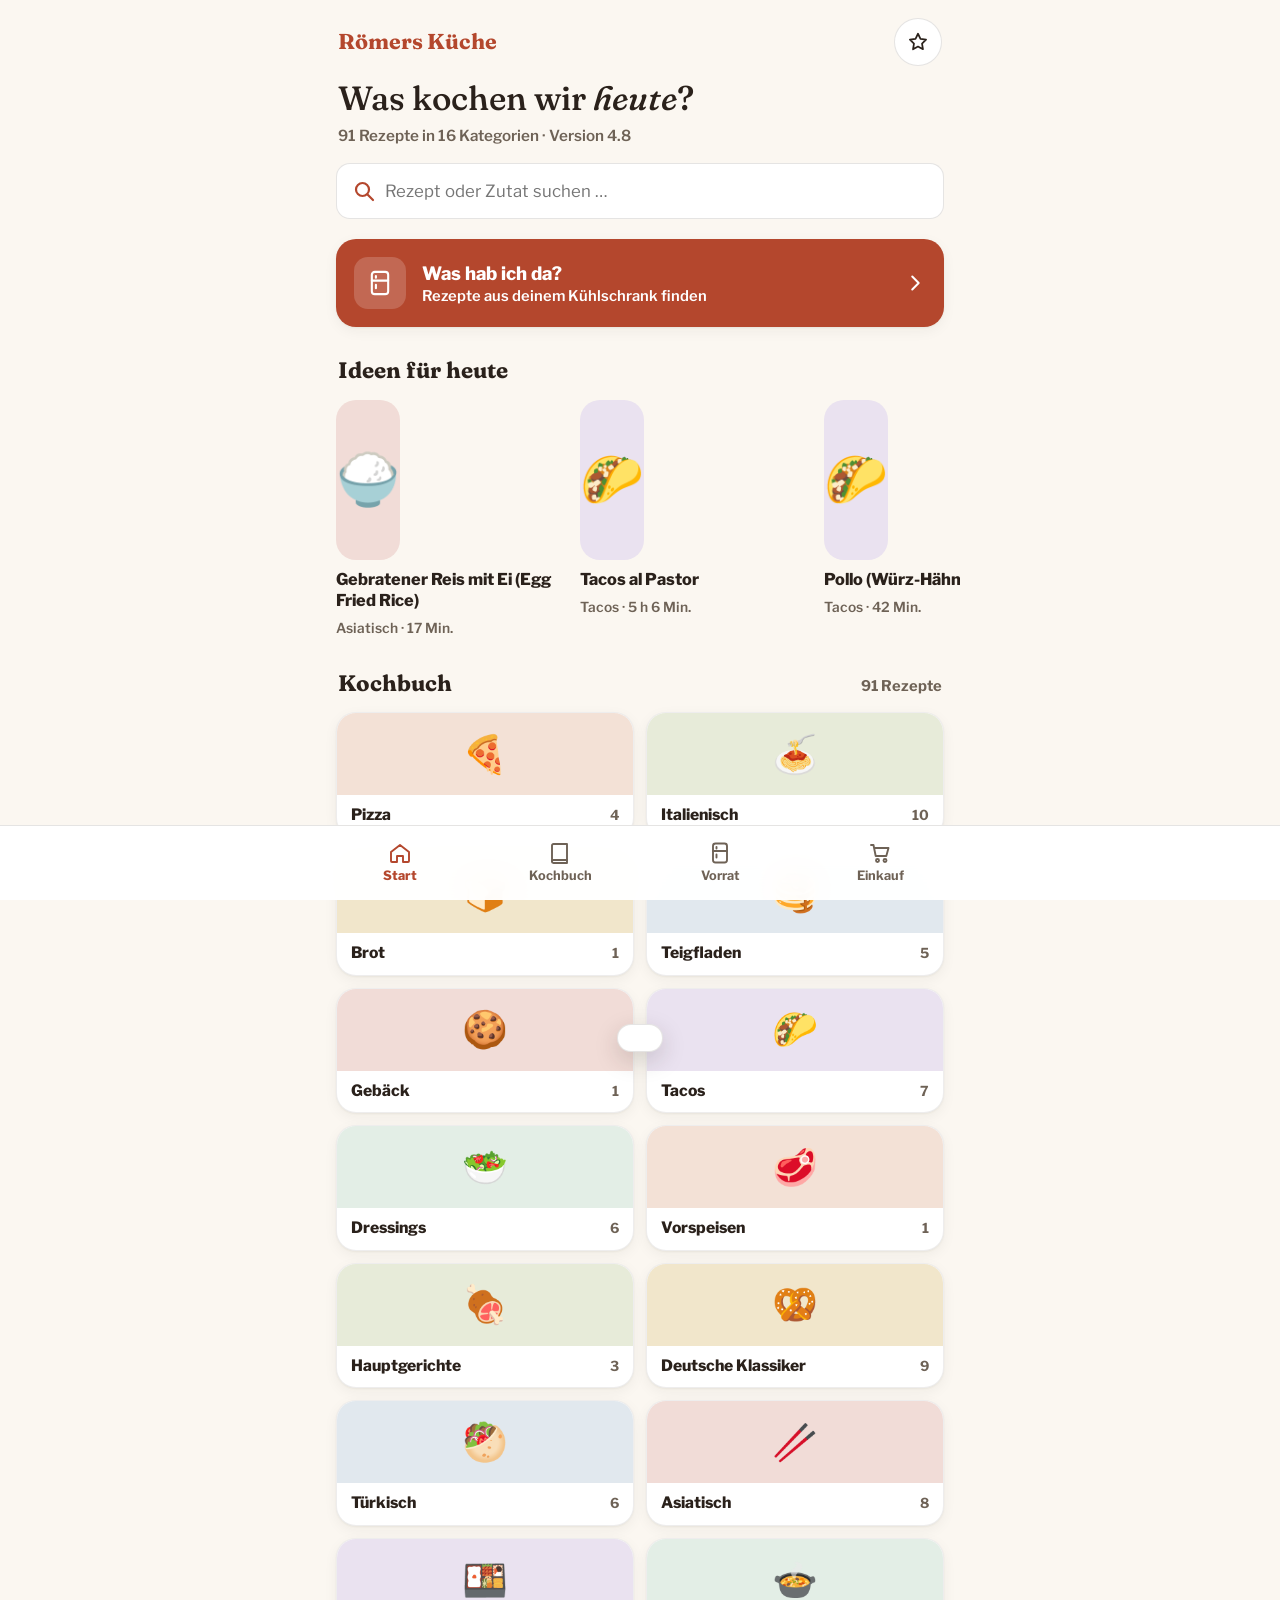
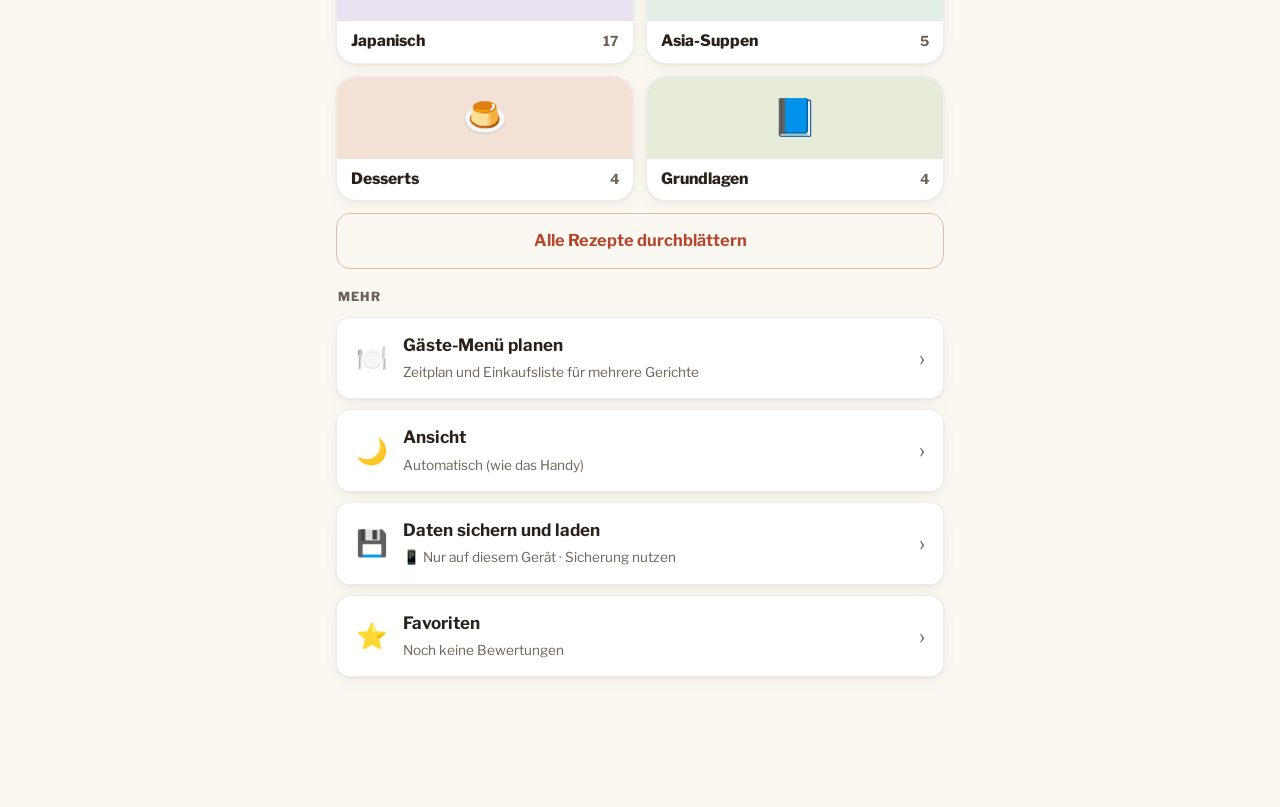
==== commit aab11559: "v4.8: Gäste-Menü, Timer-Alarm mit Benachrichtigung, Mengen im Schritttext skalieren, Sync und Sicher" ====
--- a/index.html
+++ b/index.html
@@ -350,6 +350,68 @@
 .ph-btn.del{width:48px;padding:0;justify-content:center;color:var(--danger)}
 .ph-busy{position:absolute;inset:0;display:flex;align-items:center;justify-content:center;background:rgba(251,247,241,.75);font-weight:800}
 /* print */
+
+/* v4.8: Mengen im Text, Alarm, Timer-Leiste, Gäste-Menü */
+.sc{color:var(--accent);font-weight:800}
+.alarm{position:fixed;inset:0;z-index:400;background:rgba(20,14,10,.72);display:none;align-items:center;justify-content:center;padding:20px}
+.alarm.show{display:flex}
+.alarm .box{background:var(--surface);border-radius:var(--r);padding:28px 22px;width:100%;max-width:420px;text-align:center;box-shadow:0 10px 40px rgba(0,0,0,.35)}
+@keyframes alp{from{transform:scale(1)}to{transform:scale(1.12)}}
+.alarm .big{font-size:4rem;line-height:1;animation:alp .7s ease-in-out infinite alternate}
+.alarm h3{font-family:var(--fd);font-size:1.6rem;margin:10px 0 6px}
+.alarm p{color:var(--text-body);margin-bottom:18px}
+.alarm .btn{width:100%;min-height:68px;font-size:1.2rem;margin-top:8px}
+.tpill{position:fixed;left:50%;transform:translateX(-50%);bottom:calc(84px + env(safe-area-inset-bottom));z-index:130;display:none;align-items:center;gap:10px;
+  min-height:52px;padding:0 20px;border-radius:26px;border:0;background:var(--wait);color:#fff;font-weight:800;font-size:1rem;box-shadow:0 4px 16px rgba(0,0,0,.25);cursor:pointer;max-width:92vw}
+.tpill.show{display:flex}.tpill.done{background:var(--accent)}
+.tpill span{white-space:nowrap;overflow:hidden;text-overflow:ellipsis}
+body.no-tabs .tpill{bottom:calc(96px + env(safe-area-inset-bottom))}
+.nbtn{margin-top:12px;width:100%}
+.g-in{display:grid;grid-template-columns:1fr 1fr;gap:10px;margin-top:12px}
+.g-in label{font-size:.85rem;color:var(--text-dim);font-weight:700}
+.g-in input{width:100%;min-height:var(--touch);padding:0 12px;border:1px solid var(--border);border-radius:var(--r-sm);background:var(--surface);color:var(--text);font-family:var(--fb);font-size:1.05rem;margin-top:4px}
+.g-item{display:flex;align-items:center;gap:12px;padding:12px 0;border-bottom:1px solid var(--border-sub)}
+.g-item:last-child{border-bottom:0}
+.g-item .pic{width:56px;height:56px;border-radius:12px;flex-shrink:0}
+.g-item .pic .pe{font-size:1.6rem}.g-item .pic .bdg{display:none}
+.g-item .m{flex:1;min-width:0}.g-item .m b{display:block;line-height:1.3}
+.g-item .m small{color:var(--text-dim);font-size:.85rem}
+.g-pp{display:flex;align-items:center;gap:8px;margin-top:6px}
+.g-pp button{width:44px;height:44px;border-radius:50%;border:1px solid var(--border);background:var(--surface-2);font-size:1.2rem;font-weight:800;cursor:pointer}
+.g-pp span{min-width:96px;font-weight:700;font-size:.92rem}
+.g-del{width:48px;height:48px;border-radius:50%;border:1px solid var(--border);background:transparent;color:var(--danger);font-size:1.4rem;cursor:pointer;flex-shrink:0}
+.g-add{display:flex;width:100%;align-items:center;gap:12px;min-height:60px;padding:8px 14px;margin-top:8px;border:1px solid var(--border);border-radius:var(--r-sm);background:var(--surface);text-align:left;cursor:pointer;font-size:1rem}
+.g-add:active{background:var(--surface-2)}.g-add .pl{color:var(--accent);font-size:1.5rem;font-weight:800}
+.g-start{background:var(--accent-dim);border:1px solid var(--border);border-radius:var(--r-sm);padding:14px 16px;margin-bottom:12px;font-size:1.02rem}
+.g-day{font-weight:800;color:var(--accent);font-size:.82rem;text-transform:uppercase;letter-spacing:.1em;padding:14px 0 6px}
+.g-row{display:grid;grid-template-columns:62px 1fr;gap:10px;padding:10px 0;border-bottom:1px solid var(--border-sub)}
+.g-row .tm{font-weight:800;font-variant-numeric:tabular-nums;font-size:1.05rem}
+.g-row .rn{font-size:.82rem;color:var(--text-dim);font-weight:700}
+.g-row .st{font-weight:700;line-height:1.35}
+.g-row.w .st{color:var(--wait)}
+.g-row .tags{display:flex;flex-wrap:wrap;gap:6px;margin-top:4px}
+.g-tag{font-size:.78rem;font-weight:800;border-radius:9px;padding:2px 8px;background:var(--surface-2);color:var(--text-dim)}
+.g-tag.pre{background:rgba(63,110,158,.14);color:var(--wait)}
+.g-tag.cl{background:rgba(161,39,28,.12);color:var(--danger)}
+.g-row.serve{border-bottom:0}.g-row.serve .st{color:var(--accent);font-size:1.1rem}
+
+/* Nachtmodus „Abendküche“ */
+html[data-theme=dunkel]{
+  --bg:#1B1613;--surface:#241E1A;--surface-2:#2E2621;--surface-3:#3A302A;
+  --accent:#E0785A;--accent-mid:#C9603F;--accent-dim:rgba(224,120,90,.12);
+  --text:#F3EBE2;--text-body:#DCD0C3;--text-dim:#B9AB9D;--text-muted:#A39587;
+  --border:rgba(243,235,226,.14);--border-sub:rgba(243,235,226,.08);
+  --danger:#EE8270;--success:#A3C075;--olive:#A3C075;--wait:#86ADDA;
+  --on-accent:#1B1613;--shadow:0 1px 2px rgba(0,0,0,.3),0 4px 14px rgba(0,0,0,.25);
+  color-scheme:dark}
+html[data-theme=dunkel] .hdr,html[data-theme=dunkel] .ftabs{background:rgba(27,22,19,.94)}
+html[data-theme=dunkel] .tabbar,html[data-theme=dunkel] .r-cta{background:rgba(36,30,26,.97)}
+html[data-theme=dunkel] .star{color:#6E6256}
+html[data-theme=dunkel] .ph-btn{background:rgba(36,30,26,.92)}
+html[data-theme=dunkel] .ph-busy{background:rgba(27,22,19,.75)}
+html[data-theme=dunkel] .pic{background:color-mix(in srgb,var(--tint,#3A302A) 22%,#2E2621)}
+html[data-theme=dunkel] .tpill{color:#10233A}
+html[data-theme=dunkel] .tpill.done{color:#1B1613}
 #print-area{display:none}
 @media print{
   body{background:#fff;color:#000;font-size:11pt}
@@ -383,6 +445,9 @@
     <div class="cat-grid" id="cat-grid"></div>
     <button class="btn btn-g all-btn" data-go="kochbuch">Alle Rezepte durchblättern</button>
     <div class="sec-t">Mehr</div>
+    <div class="menu-row" data-go="gaeste"><div class="e">🍽️</div><div class="i"><b>Gäste-Menü planen</b><small id="g-status">Zeitplan und Einkaufsliste für mehrere Gerichte</small></div><div class="chev">›</div></div>
+    <div class="menu-row" id="theme-row"><div class="e">🌙</div><div class="i"><b>Ansicht</b><small id="theme-status">Automatisch</small></div><div class="chev">›</div></div>
+    <div class="menu-row" id="data-row"><div class="e">💾</div><div class="i"><b>Daten sichern und laden</b><small id="k-sync">📱 Nur auf diesem Gerät · Sicherung nutzen</small></div><div class="chev">›</div></div>
     <div class="menu-row" data-go="favoriten"><div class="e">⭐</div><div class="i"><b>Favoriten</b><small id="fav-status">Bewertete Rezepte</small></div><div class="chev">›</div></div>
   </section>
 
@@ -423,6 +488,12 @@
     <details class="ing-mini"><summary>🧾 Zutaten anzeigen</summary><div class="card-b" id="k-ing"></div></details>
   </section>
 
+  <!-- GÄSTE -->
+  <section class="view" id="v-gaeste">
+    <div class="hdr"><button class="icon-btn" data-go="home" aria-label="Zurück">←</button><h1>Gäste-Menü</h1></div>
+    <div id="g-body"></div>
+  </section>
+
   <!-- EINKAUF -->
   <section class="view" id="v-einkauf">
     <div class="hdr"><button class="icon-btn" id="e-back" aria-label="Zurück">←</button><h1>Einkaufsliste</h1>
@@ -440,13 +511,16 @@
 <div class="dlg" id="dlg"><div class="box"><p id="dlg-msg"></p><div class="row"><button class="btn btn-s" id="dlg-no">Abbrechen</button><button class="btn btn-d" id="dlg-yes">Ja</button></div></div></div>
 <div id="toast"></div>
 <input type="file" id="ph-file" accept="image/*" hidden>
+<input type="file" id="imp-file" accept="application/json,.json" hidden>
+<button class="tpill" id="tpill" aria-live="polite"></button>
+<div class="alarm" id="alarm" role="alertdialog" aria-label="Timer abgelaufen"><div class="box"><div class="big">⏰</div><h3>Zeit um!</h3><p id="alarm-msg"></p><button class="btn btn-p" id="alarm-off">Alarm aus</button><button class="btn btn-g" id="alarm-go">Zum Schritt</button></div></div>
 <div id="print-area"></div>
 
 <script>
-const APP_VERSION = "4.7";
-const DATA = {"cats": ["Pizza", "Italienisch", "Brot", "Teigfladen", "Gebäck", "Tacos", "Dressings", "Vorspeisen", "Hauptgerichte", "Deutsche Klassiker", "Türkisch", "Asiatisch", "Asia-Suppen", "Desserts", "Grundlagen"], "recipes": [{"id": "pizza-ny-style", "name": "Pizza NY Style", "cat": "Pizza", "yield": "2 große Pizzen (Ø 35 cm)", "base": 2, "hydration": 62, "ing": [{"n": "Weizenmehl Typ 550", "a": 380.0, "u": "g", "p": "mehl"}, {"n": "Wasser", "a": 236.0, "u": "g", "p": "wasser"}, {"n": "Salz", "a": 8.0, "u": "g", "p": "salz"}, {"n": "Frischhefe", "a": 3.0, "u": "g", "p": "hefe"}, {"n": "Olivenöl", "a": 15.0, "u": "g", "p": "oel"}, {"n": "Zucker", "a": 5.0, "u": "g", "p": "zucker"}], "steps": [{"t": "Hefe aktivieren", "d": "5 Min.", "sec": 300, "wait": false, "b": "Hefe mit Zucker in lauwarmem Wasser (35 °C) auflösen, bis es schäumt.", "ing": [1, 3, 5]}, {"t": "Teig mischen", "d": "5 Min.", "sec": 300, "wait": false, "b": "Mehl und Salz mischen, Hefewasser und Olivenöl zugeben.", "ing": [0, 2, 4]}, {"t": "Kneten", "d": "8 Min.", "sec": 480, "wait": false, "b": "Kräftig kneten, bis der Teig glatt und elastisch ist."}, {"t": "Kühle Gare", "d": "Warten 48 h", "sec": 172800, "wait": true, "b": "In geölter Schüssel abgedeckt in den Kühlschrank. Mindestens 24 h, ideal 48–72 h."}, {"t": "Aufwärmen", "d": "Warten 2 h", "sec": 7200, "wait": true, "b": "2 h vor dem Backen herausnehmen. Ofen in der letzten Stunde vorheizen."}, {"t": "Backen", "d": "12 Min.", "sec": 720, "wait": false, "b": "250 °C Ober-/Unterhitze, dünn belegt 10–13 Min. bis der Rand goldbraun ist."}], "notes": [], "scalable": true}, {"id": "pizza-napoletana-langzeitfuehrung", "name": "Pizza Napoletana (Langzeitführung)", "cat": "Pizza", "yield": "6 Pizzen à 280 g", "base": 6, "hydration": 65, "ing": [{"n": "Tipo 00 Mehl", "a": 1000.0, "u": "g", "p": "mehl"}, {"n": "Wasser (kalt)", "a": 650.0, "u": "g", "p": "wasser"}, {"n": "Salz", "a": 28.0, "u": "g", "p": "salz"}, {"n": "Frischhefe", "a": 2.5, "u": "g", "p": "hefe"}], "steps": [{"t": "Hefe auflösen", "d": "5 Min.", "sec": 300, "wait": false, "b": "Frischhefe in ca. 200 g des kalten Wassers auflösen. 5 Min. warten.", "ing": [1, 3]}, {"t": "Mischen", "d": "5 Min.", "sec": 300, "wait": false, "b": "Restliches Wasser und Mehl grob mischen, Hefewasser dazugeben.", "ing": [0, 1]}, {"t": "Autolyse", "d": "Warten 30 Min.", "sec": 1800, "wait": true, "b": "Abgedeckt ruhen lassen. Das Mehl quillt, das Gluten bildet sich von selbst."}, {"t": "Salz einkneten", "d": "12 Min.", "sec": 720, "wait": false, "b": "Salz zugeben und 8–10 Min. kneten. Ziel: Teigtemperatur unter 24 °C.", "ing": [2]}, {"t": "Stockgare", "d": "Warten 1 h 30 Min.", "sec": 5400, "wait": true, "b": "Abgedeckt bei Raumtemperatur. Alle 30 Min. einmal Stretch & Fold."}, {"t": "Kugeln formen", "d": "10 Min.", "sec": 600, "wait": false, "b": "Teig in Teiglinge à 280 g teilen und straff rundschleifen."}, {"t": "Kühlschrankgare", "d": "Warten 18 h", "sec": 64800, "wait": true, "b": "Abgedeckt bei 4–6 °C. Die Hefemenge ist auf ca. 18 h ausgelegt. Je länger, desto mehr Aroma."}, {"t": "Akklimatisieren", "d": "Warten 3 h", "sec": 10800, "wait": true, "b": "3 h bei Raumtemperatur. In der letzten Stunde Ofen mit Stein oder Blech auf Maximum vorheizen."}, {"t": "Ausziehen und belegen", "d": "10 Min.", "sec": 600, "wait": false, "b": "Von der Mitte nach außen dehnen, nie ausrollen. Rand (Cornicione) dicker lassen. Dünn belegen."}, {"t": "Backen", "d": "10 Min.", "sec": 600, "wait": false, "b": "Backofen 250–280 °C: 8–12 Min., letzte 2 Min. Grill. Backstein: 6–8 Min. Ooni 450–500 °C: 60–90 Sek., alle 20 Sek. drehen."}], "notes": ["Formel: Mehl = (Anzahl × Teiglinggewicht) ÷ (1 + Hydration + Salzanteil). Salz 2,8 %.", "Frischhefe je kg Mehl nach Kühlzeit: bis 16 h 3,0 g · bis 20 h 2,5 g · bis 24 h 2,0 g · bis 36 h 1,5 g · bis 48 h 1,0 g · länger 0,6 g.", "Trockenhefe = Frischhefe ÷ 3.", "Teiglinggrößen: Kinder 160 g · Normal 280 g · Blech 550 g.", "Mehl: Tipo 00 klassisch elastisch · Typ 550 mehr Biss · Mix 50/50 ausgewogen."], "scalable": true}, {"id": "pizzasosse-marinara", "name": "Pizzasoße Marinara", "cat": "Pizza", "yield": "6 Pizzen", "base": 6, "hydration": null, "ing": [{"n": "Pelati (Dose)", "a": 420.0, "u": "g", "p": "dosentomaten"}, {"n": "Olivenöl", "a": 60.0, "u": "g", "p": "oel"}, {"n": "Knoblauch", "a": 18.0, "u": "g", "p": "knoblauch"}, {"n": "Oregano (getrocknet)", "a": 6.0, "u": "g", "p": "gewuerz"}, {"n": "Salz", "a": 9.0, "u": "g", "p": "salz"}], "steps": [{"t": "Knoblauch anschwitzen", "d": "3 Min.", "sec": 180, "wait": false, "b": "Knoblauch in Olivenöl sanft anschwitzen, nicht bräunen.", "ing": [1, 2]}, {"t": "Einkochen", "d": "Warten 15 Min.", "sec": 900, "wait": true, "b": "Pelati zerdrücken, mit Oregano und Salz 15 Min. einkochen.", "ing": [0, 3, 4]}, {"t": "Abkühlen", "d": "Warten 20 Min.", "sec": 1200, "wait": true, "b": "Vollständig abkühlen lassen, bevor sie auf den Teig kommt."}], "notes": [], "scalable": true}, {"id": "pizzasosse-napoletana", "name": "Pizzasoße Napoletana", "cat": "Pizza", "yield": "6 Pizzen", "base": 6, "hydration": null, "ing": [{"n": "Passata di Pomodoro", "a": 360.0, "u": "g", "p": "dosentomaten"}, {"n": "Olivenöl", "a": 48.0, "u": "g", "p": "oel"}, {"n": "Salz", "a": 9.0, "u": "g", "p": "salz"}, {"n": "Zucker", "a": 3.0, "u": "g", "p": "zucker"}], "steps": [{"t": "Kalt verrühren", "d": "5 Min.", "sec": 300, "wait": false, "b": "Alle Zutaten kalt vermengen. Nicht kochen, die Soße gart im Ofen.", "ing": [0, 1, 2, 3]}], "notes": [], "scalable": true}, {"id": "carbonara", "name": "Spaghetti alla Carbonara", "cat": "Italienisch", "yield": "4 Portionen", "base": 4, "hydration": null, "scalable": true, "ing": [{"n": "Spaghetti", "a": 320.0, "u": "g", "p": "spaghetti"}, {"n": "Guanciale (Schweinebacke)", "a": 150.0, "u": "g", "p": "guanciale"}, {"n": "Eigelb (Größe M)", "a": 6.0, "u": "Stk.", "p": "eier"}, {"n": "Pecorino Romano, fein gerieben (für die Creme)", "a": 50.0, "u": "g", "p": "pecorino"}, {"n": "Pecorino Romano (zum Servieren)", "a": 20.0, "u": "g", "p": "pecorino"}, {"n": "Schwarzer Pfeffer, frisch grob gemahlen", "a": 3.0, "u": "g", "p": "pfeffer"}, {"n": "Wasser (für die Nudeln)", "a": 3000.0, "u": "g", "p": "wasser"}, {"n": "Salz (für das Nudelwasser)", "a": 25.0, "u": "g", "p": "salz"}], "steps": [{"t": "Wasser aufsetzen", "d": "Warten 10 Min.", "sec": 600, "wait": true, "b": "Wasser im großen Topf aufkochen, erst dann salzen. In der Zeit Schwarte vom Guanciale abschneiden und ihn in ca. 1 cm breite Streifen schneiden.", "ing": [1, 6, 7]}, {"t": "Guanciale auslassen", "d": "8 Min.", "sec": 480, "wait": false, "b": "Guanciale ohne Öl in einer großen Pfanne bei mittlerer Hitze langsam auslassen, bis er knusprig ist. Herausnehmen, das Fett in der Pfanne lassen.", "ing": [1]}, {"t": "Creme rühren", "d": "3 Min.", "sec": 180, "wait": false, "b": "Eigelb, 50 g Pecorino und den größten Teil des Pfeffers zu einer dicken Creme verrühren. 1–2 EL heißes Nudelwasser einrühren, damit sie glatt wird.", "ing": [2, 3, 5]}, {"t": "Spaghetti kochen", "d": "Warten 9 Min.", "sec": 540, "wait": true, "b": "Spaghetti 1 Min. kürzer als auf der Packung kochen. Eine Tasse Nudelwasser abschöpfen, bevor du abgießt.", "ing": [0]}, {"t": "Binden", "d": "2 Min.", "sec": 120, "wait": false, "b": "Spaghetti tropfnass in die Pfanne mit dem Guanciale-Fett geben, Pfanne vom Herd nehmen. Eicreme zugeben und kräftig schwenken. Schluckweise Nudelwasser zugeben, bis die Soße cremig glänzt. Nicht zurück auf die Hitze, sonst wird es Rührei."}, {"t": "Servieren", "d": "1 Min.", "sec": 60, "wait": false, "b": "Guanciale unterheben, sofort auf vorgewärmte Teller. Mit Pecorino und Pfeffer bestreuen.", "ing": [4, 5]}], "notes": ["Original ohne Sahne, ohne Knoblauch, ohne Zwiebel. Die Cremigkeit kommt nur aus Eigelb, Käse, Fett und Nudelwasser.", "Wird es zu fest: mehr Nudelwasser. Wird es Rührei: Die Pfanne war zu heiß.", "Ohne Guanciale: Pancetta am Stück. Bacon schmeckt rauchig und ist kein Ersatz.", "Sicherer Trick vom Profi: Pasta, Fett und Creme in einer Metallschüssel über dem Nudeltopf (Wasserbad) binden.", "Version 2: ersetzt die frühere Carbonara-Soße (2 Portionen) aus dem Rezeptbuch."]}, {"id": "ossobuco-alla-milanese", "name": "Ossobuco alla Milanese mit Gremolata", "cat": "Italienisch", "yield": "4 Portionen", "base": 4, "hydration": null, "scalable": true, "ing": [{"n": "Kalbshaxe in Scheiben (4 Stück, 3–4 cm dick)", "a": 1400.0, "u": "g", "p": "kalbshaxe"}, {"n": "Salz", "a": 8.0, "u": "g", "p": "salz"}, {"n": "Pfeffer", "a": 1.0, "u": "g", "p": "pfeffer"}, {"n": "Weizenmehl Typ 405 (zum Wenden)", "a": 30.0, "u": "g", "p": "mehl"}, {"n": "Olivenöl", "a": 20.0, "u": "g", "p": "oel"}, {"n": "Butter", "a": 40.0, "u": "g", "p": "butter"}, {"n": "Zwiebel", "a": 150.0, "u": "g", "p": "zwiebel"}, {"n": "Karotte", "a": 80.0, "u": "g", "p": "karotten"}, {"n": "Staudensellerie", "a": 80.0, "u": "g", "p": "staudensellerie"}, {"n": "Knoblauch", "a": 6.0, "u": "g", "p": "knoblauch"}, {"n": "Weißwein, trocken", "a": 200.0, "u": "g", "p": "wein_weiss"}, {"n": "Kalbs- oder Rinderfond", "a": 400.0, "u": "g", "p": "bruehe"}, {"n": "Tomatenmark (optional)", "a": 15.0, "u": "g", "p": "tomatenmark"}, {"n": "Lorbeerblatt", "a": 1.0, "u": "Stk.", "p": "gewuerz"}, {"n": "Zitrone, unbehandelt (Schale für die Gremolata)", "a": 1.0, "u": "Stk.", "p": "zitrone"}, {"n": "Petersilie, glatt (für die Gremolata)", "a": 15.0, "u": "g", "p": "petersilie"}, {"n": "Knoblauch (für die Gremolata)", "a": 4.0, "u": "g", "p": "knoblauch"}, {"n": "Sardellenfilet (optional, für die Gremolata)", "a": 5.0, "u": "g", "p": "sardellen"}], "steps": [{"t": "Vorbereiten", "d": "10 Min.", "sec": 600, "wait": false, "b": "Haxen trocken tupfen. Die Haut am Rand 3-mal einschneiden, sonst wölben sie sich. Salzen, pfeffern, in Mehl wenden und abklopfen. Zwiebel, Karotte und Sellerie fein würfeln, Knoblauch hacken.", "ing": [0, 1, 2, 3, 6, 7, 8, 9]}, {"t": "Anbraten", "d": "10 Min.", "sec": 600, "wait": false, "b": "Ofen auf 160 °C Ober-/Unterhitze vorheizen. Öl und die Hälfte der Butter im Bräter erhitzen. Haxen pro Seite ca. 4 Min. goldbraun braten, herausnehmen.", "ing": [4, 5]}, {"t": "Soffritto", "d": "8 Min.", "sec": 480, "wait": false, "b": "Restliche Butter in den Bräter. Gemüse und Knoblauch bei mittlerer Hitze weich und glasig dünsten, nicht bräunen.", "ing": [5]}, {"t": "Ablöschen", "d": "5 Min.", "sec": 300, "wait": false, "b": "Mit Weißwein ablöschen, Bratensatz lösen und auf die Hälfte einkochen. Tomatenmark (optional), Fond und Lorbeer einrühren.", "ing": [10, 11, 12, 13]}, {"t": "Schmoren", "d": "Warten 1 h 45 Min.", "sec": 6300, "wait": true, "b": "Haxen nebeneinander einlegen, die Flüssigkeit soll etwa 2/3 hoch stehen. Deckel drauf, ab in den Ofen. Nach 1 h vorsichtig wenden, bei Bedarf etwas Fond nachgießen. Fertig, wenn sich das Fleisch mit der Gabel vom Knochen löst.", "ing": [11]}, {"t": "Gremolata", "d": "5 Min.", "sec": 300, "wait": false, "b": "Zitronenschale fein abreiben. Petersilie, Knoblauch und Sardelle sehr fein hacken, alles mischen.", "ing": [14, 15, 16, 17]}, {"t": "Fertigstellen", "d": "7 Min.", "sec": 420, "wait": false, "b": "Haxen vorsichtig herausheben, damit das Mark im Knochen bleibt. Soße auf dem Herd sämig einkochen, mit Salz und Pfeffer abschmecken. Über die Haxen geben, Gremolata darüberstreuen. Dazu Risotto alla Milanese, Polenta oder Kartoffelpüree.", "ing": [1, 2]}], "notes": ["Das Mark ist das Beste: mit einem kleinen Löffel aus dem Knochen essen.", "Mailänder Original ist „in bianco“, also ohne Tomate. Das Tomatenmark ist optional für eine dunklere Soße.", "Günstiger: Rinderbeinscheiben. Dann 30–45 Min. länger schmoren.", "Gremolata erst ganz zum Schluss darüber, sie lebt von der Frische.", "Am Vortag geschmort schmeckt es noch besser. Gremolata dann frisch machen."]}, {"id": "ragu-bolognese", "name": "Ragù alla Bolognese mit Tagliatelle", "cat": "Italienisch", "yield": "6 Portionen", "base": 6, "hydration": null, "scalable": true, "ing": [{"n": "Rinderhack, grob gewolft (oder Rind/Schwein gemischt)", "a": 400.0, "u": "g", "p": "hackfleisch"}, {"n": "Pancetta", "a": 150.0, "u": "g", "p": "speck"}, {"n": "Zwiebel", "a": 60.0, "u": "g", "p": "zwiebel"}, {"n": "Karotte", "a": 60.0, "u": "g", "p": "karotten"}, {"n": "Staudensellerie", "a": 60.0, "u": "g", "p": "staudensellerie"}, {"n": "Olivenöl", "a": 30.0, "u": "g", "p": "oel"}, {"n": "Weißwein, trocken", "a": 100.0, "u": "g", "p": "wein_weiss"}, {"n": "Tomatenpassata", "a": 250.0, "u": "g", "p": "dosentomaten"}, {"n": "Tomatenmark", "a": 20.0, "u": "g", "p": "tomatenmark"}, {"n": "Fleischbrühe", "a": 300.0, "u": "g", "p": "bruehe"}, {"n": "Vollmilch (optional)", "a": 100.0, "u": "g", "p": "milch"}, {"n": "Salz", "a": 5.0, "u": "g", "p": "salz"}, {"n": "Pfeffer", "a": 1.0, "u": "g", "p": "pfeffer"}, {"n": "Muskatnuss (optional)", "a": 0.3, "u": "g", "p": "gewuerz"}, {"n": "Tagliatelle (frisch oder getrocknet)", "a": 500.0, "u": "g", "p": "tagliatelle"}, {"n": "Parmigiano Reggiano, gerieben", "a": 60.0, "u": "g", "p": "parmesan"}], "steps": [{"t": "Schneiden", "d": "10 Min.", "sec": 600, "wait": false, "b": "Pancetta in feine Würfel schneiden oder hacken. Zwiebel, Karotte und Sellerie sehr fein würfeln (Soffritto).", "ing": [1, 2, 3, 4]}, {"t": "Pancetta auslassen", "d": "5 Min.", "sec": 300, "wait": false, "b": "Olivenöl im schweren Topf erhitzen, Pancetta bei mittlerer Hitze auslassen.", "ing": [1, 5]}, {"t": "Soffritto", "d": "8 Min.", "sec": 480, "wait": false, "b": "Gemüse zugeben und langsam weich dünsten, bis es glasig ist. Nicht bräunen.", "ing": [2, 3, 4]}, {"t": "Fleisch anbraten", "d": "10 Min.", "sec": 600, "wait": false, "b": "Hitze erhöhen, Hack zugeben und zerdrücken. Braten, bis die Flüssigkeit verdampft ist und das Fleisch hörbar brutzelt.", "ing": [0]}, {"t": "Ablöschen", "d": "5 Min.", "sec": 300, "wait": false, "b": "Mit Weißwein ablöschen und einkochen, bis er fast verdampft ist.", "ing": [6]}, {"t": "Schmoren", "d": "Warten 2 h", "sec": 7200, "wait": true, "b": "Passata, Tomatenmark und eine Kelle Brühe einrühren. Halb zugedeckt bei kleinster Hitze leise blubbern lassen. Immer wenn es trocken wird, etwas Brühe nachgießen.", "ing": [7, 8, 9]}, {"t": "Fertigstellen", "d": "Warten 10 Min.", "sec": 600, "wait": true, "b": "Milch einrühren (optional) und 10 Min. weiter köcheln. Mit Salz, Pfeffer und Muskat abschmecken. Das Ragù soll dick, glänzend und dunkelrot sein.", "ing": [10, 11, 12, 13]}, {"t": "Tagliatelle", "d": "8 Min.", "sec": 480, "wait": false, "b": "Tagliatelle in reichlich Salzwasser al dente kochen, mit etwas Nudelwasser direkt im Ragù schwenken. Mit Parmigiano servieren.", "ing": [14, 15]}], "notes": ["Ein Fleischragù mit etwas Tomate, keine Tomatensoße mit Fleisch.", "In Bologna gibt es Tagliatelle dazu, keine Spaghetti. Die breiten Bandnudeln nehmen das Ragù besser auf.", "Am besten am Vortag kochen. Hält 3 Tage im Kühlschrank und lässt sich gut einfrieren.", "Basis für Lasagne alla Bolognese: mit Béchamel (siehe Short Rib Lasagne) schichten.", "Version 2: nach dem Rezept der Accademia Italiana della Cucina von 2023. Ersetzt die frühere Ragù-Soße (2 Portionen)."]}, {"id": "saltimbocca-alla-romana", "name": "Saltimbocca alla Romana", "cat": "Italienisch", "yield": "4 Portionen", "base": 4, "hydration": null, "scalable": true, "ing": [{"n": "Kalbsschnitzel aus der Oberschale (8 dünne Scheiben)", "a": 560.0, "u": "g", "p": "kalb"}, {"n": "Prosciutto (Parmaschinken, 8 Scheiben)", "a": 100.0, "u": "g", "p": "prosciutto"}, {"n": "Salbeiblätter, frisch", "a": 8.0, "u": "Stk.", "p": "salbei"}, {"n": "Weizenmehl Typ 405", "a": 20.0, "u": "g", "p": "mehl"}, {"n": "Butter (zum Braten)", "a": 30.0, "u": "g", "p": "butter"}, {"n": "Olivenöl", "a": 10.0, "u": "g", "p": "oel"}, {"n": "Weißwein, trocken", "a": 100.0, "u": "g", "p": "wein_weiss"}, {"n": "Butter, kalt (für die Soße)", "a": 15.0, "u": "g", "p": "butter"}, {"n": "Salz", "a": 2.0, "u": "g", "p": "salz"}, {"n": "Pfeffer", "a": 0.5, "u": "g", "p": "pfeffer"}], "steps": [{"t": "Plattieren", "d": "5 Min.", "sec": 300, "wait": false, "b": "Schnitzel zwischen Frischhaltefolie mit dem Plattiereisen oder einem Topfboden auf ca. 4 mm dünn klopfen.", "ing": [0]}, {"t": "Belegen", "d": "5 Min.", "sec": 300, "wait": false, "b": "Jedes Schnitzel leicht pfeffern (kaum salzen, der Schinken ist salzig). Mit einer Scheibe Prosciutto und einem Salbeiblatt belegen und mit einem Zahnstocher feststecken.", "ing": [0, 1, 2, 8, 9]}, {"t": "Mehlieren", "d": "2 Min.", "sec": 120, "wait": false, "b": "Nur die Unterseite (ohne Schinken) dünn in Mehl drücken, überschüssiges Mehl abklopfen.", "ing": [3]}, {"t": "Braten", "d": "6 Min.", "sec": 360, "wait": false, "b": "Butter und Öl in einer großen Pfanne aufschäumen lassen. Schnitzel portionsweise zuerst auf der Schinkenseite 1 Min., dann auf der Mehlseite 1–2 Min. braten. Herausnehmen und warm stellen.", "ing": [4, 5]}, {"t": "Soße", "d": "3 Min.", "sec": 180, "wait": false, "b": "Mit Weißwein ablöschen, Bratensatz lösen und um die Hälfte einkochen. Pfanne vom Herd, kalte Butter einschwenken, bis die Soße bindet.", "ing": [6, 7]}, {"t": "Servieren", "d": "1 Min.", "sec": 60, "wait": false, "b": "Zahnstocher entfernen, Soße über die Schnitzel geben, sofort servieren. Dazu Weißbrot, Erbsen oder Spinat."}], "notes": ["Kurz und heiß braten: Dünnes Kalb wird bei mehr als 3 Min. trocken.", "Günstigere Variante: Schweineschnitzel oder Hähnchenbrust, genauso dünn geklopft.", "Die Pfanne nicht überladen, lieber in zwei Durchgängen braten."]}, {"id": "parmigiana-di-melanzane", "name": "Parmigiana di Melanzane (Auberginen-Auflauf)", "cat": "Italienisch", "yield": "6 Portionen (Form ca. 20 × 30 cm)", "base": 6, "hydration": null, "scalable": true, "ing": [{"n": "Auberginen", "a": 1200.0, "u": "g", "p": "auberginen"}, {"n": "Salz (zum Entwässern)", "a": 15.0, "u": "g", "p": "salz"}, {"n": "Neutrales Öl oder Olivenöl (zum Braten)", "a": 150.0, "u": "g", "p": "oel"}, {"n": "Tomatenpassata", "a": 700.0, "u": "g", "p": "dosentomaten"}, {"n": "Knoblauch", "a": 6.0, "u": "g", "p": "knoblauch"}, {"n": "Olivenöl (für die Soße)", "a": 20.0, "u": "g", "p": "oel"}, {"n": "Salz (für die Soße)", "a": 4.0, "u": "g", "p": "salz"}, {"n": "Basilikum, frisch", "a": 15.0, "u": "g", "p": "basilikum"}, {"n": "Mozzarella (gut abgetropft)", "a": 250.0, "u": "g", "p": "mozzarella"}, {"n": "Parmigiano Reggiano, gerieben", "a": 100.0, "u": "g", "p": "parmesan"}], "steps": [{"t": "Auberginen salzen", "d": "Warten 30 Min.", "sec": 1800, "wait": true, "b": "Auberginen längs in 5 mm dicke Scheiben schneiden, lagenweise salzen und in einem Sieb Wasser ziehen lassen. Parallel die Soße kochen.", "ing": [0, 1]}, {"t": "Tomatensoße", "d": "Warten 20 Min.", "sec": 1200, "wait": true, "b": "Knoblauch im Olivenöl kurz andünsten, Passata und Salz zugeben, offen leise einkochen. Am Ende ein paar Basilikumblätter einlegen.", "ing": [3, 4, 5, 6, 7]}, {"t": "Auberginen braten", "d": "25 Min.", "sec": 1500, "wait": false, "b": "Scheiben gut trocken tupfen. Portionsweise im Öl von beiden Seiten goldbraun braten, auf Küchenpapier abtropfen lassen. Mozzarella in kleine Würfel schneiden und abtropfen lassen.", "ing": [0, 2, 8]}, {"t": "Schichten", "d": "10 Min.", "sec": 600, "wait": false, "b": "Ofen auf 200 °C Ober-/Unterhitze vorheizen. Etwas Soße in die Form, dann Auberginen, Soße, Mozzarella, Parmigiano und Basilikum. 3–4 Lagen. Oben Soße und reichlich Parmigiano.", "ing": [3, 7, 8, 9]}, {"t": "Backen", "d": "Warten 35 Min.", "sec": 2100, "wait": true, "b": "Backen, bis es blubbert und die Oberfläche goldbraun ist."}, {"t": "Ruhen", "d": "Warten 15 Min.", "sec": 900, "wait": true, "b": "Vor dem Anschneiden ruhen lassen, sonst läuft sie auseinander."}], "notes": ["Fettärmer: Scheiben mit Öl bestreichen und bei 220 °C ca. 20 Min. im Ofen backen statt braten.", "Mozzarella gut abtropfen lassen, sonst wird der Auflauf wässrig.", "Lauwarm oder am nächsten Tag schmeckt sie am besten. Vegetarisch."]}, {"id": "frische-eierpasta", "name": "Frische Eierpasta", "cat": "Italienisch", "yield": "2 Portionen", "base": 2, "hydration": null, "ing": [{"n": "Semola rimacinata (oder Tipo 00)", "a": 200.0, "u": "g", "p": "semola"}, {"n": "Eier (Größe L)", "a": 2.0, "u": "Stk.", "p": "eier"}, {"n": "Olivenöl", "a": 5.0, "u": "g", "p": "oel"}, {"n": "Salz", "a": 2.0, "u": "g", "p": "salz"}], "steps": [{"t": "Mulde formen", "d": "3 Min.", "sec": 180, "wait": false, "b": "Mehl auf die Arbeitsfläche häufen, Mulde formen, Eier, Salz und Öl hinein.", "ing": [0, 1, 2, 3]}, {"t": "Kneten", "d": "8 Min.", "sec": 480, "wait": false, "b": "Von innen nach außen einarbeiten, zu einem glatten, festen Teig kneten."}, {"t": "Ruhen", "d": "Warten 30 Min.", "sec": 1800, "wait": true, "b": "In Folie wickeln. Das Gluten entspannt sich, der Teig wird ausrollbar."}, {"t": "Ausrollen", "d": "15 Min.", "sec": 900, "wait": false, "b": "Portionsweise sehr dünn ausrollen oder Nudelmaschine bis Stufe 5–7."}, {"t": "Formen", "d": "5 Min.", "sec": 300, "wait": false, "b": "Tagliatelle 8 mm, Pappardelle 2 cm, Quadrate für Lasagne."}, {"t": "Kochen", "d": "3 Min.", "sec": 180, "wait": false, "b": "Reichlich Wasser mit 10 g Salz pro Liter. Frische Pasta 2–3 Min., probieren."}], "notes": [], "scalable": true}, {"id": "aglio-e-olio", "name": "Aglio e Olio", "cat": "Italienisch", "yield": "2 Portionen", "base": 2, "hydration": null, "ing": [{"n": "Knoblauch", "a": 30.0, "u": "g", "p": "knoblauch"}, {"n": "Olivenöl", "a": 50.0, "u": "g", "p": "oel"}, {"n": "Chili (frisch)", "a": 1.0, "u": "Stk.", "p": "chili"}, {"n": "Petersilie", "a": 16.0, "u": "g", "p": "petersilie"}], "steps": [{"t": "Knoblauch ziehen lassen", "d": "5 Min.", "sec": 300, "wait": false, "b": "Knoblauch in Scheiben mit Chili im Öl sanft goldgelb ziehen lassen.", "ing": [0, 1, 2]}, {"t": "Schwenken", "d": "5 Min.", "sec": 300, "wait": false, "b": "Pasta mit etwas Nudelwasser im Öl schwenken, Petersilie dazu.", "ing": [3]}], "notes": [], "scalable": true}, {"id": "arrabbiata", "name": "Arrabbiata", "cat": "Italienisch", "yield": "2 Portionen", "base": 2, "hydration": null, "ing": [{"n": "Pelati (Dose)", "a": 200.0, "u": "g", "p": "dosentomaten"}, {"n": "Knoblauch", "a": 24.0, "u": "g", "p": "knoblauch"}, {"n": "Chili (frisch)", "a": 2.0, "u": "Stk.", "p": "chili"}, {"n": "Olivenöl", "a": 30.0, "u": "g", "p": "oel"}, {"n": "Salz", "a": 2.0, "u": "g", "p": "salz"}], "steps": [{"t": "Anschwitzen", "d": "5 Min.", "sec": 300, "wait": false, "b": "Knoblauch und Chili im Öl anschwitzen.", "ing": [1, 2, 3]}, {"t": "Köcheln", "d": "Warten 20 Min.", "sec": 1200, "wait": true, "b": "Pelati zugeben, salzen, 20 Min. köcheln.", "ing": [0, 4]}], "notes": [], "scalable": true}, {"id": "cacio-e-pepe", "name": "Cacio e Pepe", "cat": "Italienisch", "yield": "2 Portionen", "base": 2, "hydration": null, "ing": [{"n": "Pecorino Romano", "a": 100.0, "u": "g", "p": "pecorino"}, {"n": "Parmesan", "a": 60.0, "u": "g", "p": "parmesan"}, {"n": "Schwarzer Pfeffer", "a": 6.0, "u": "g", "p": "pfeffer"}], "steps": [{"t": "Pfeffer rösten", "d": "2 Min.", "sec": 120, "wait": false, "b": "Grob gemahlenen Pfeffer trocken in der Pfanne anrösten.", "ing": [2]}, {"t": "Käsecreme", "d": "3 Min.", "sec": 180, "wait": false, "b": "Fein geriebenen Käse mit lauwarmem Nudelwasser zur Paste rühren.", "ing": [0, 1]}, {"t": "Binden", "d": "4 Min.", "sec": 240, "wait": false, "b": "Pasta abseits der Hitze mit Pfeffer und Käsecreme schwenken."}], "notes": [], "scalable": true}, {"id": "puttanesca", "name": "Puttanesca", "cat": "Italienisch", "yield": "2 Portionen", "base": 2, "hydration": null, "ing": [{"n": "Pelati (Dose)", "a": 200.0, "u": "g", "p": "dosentomaten"}, {"n": "Schwarze Oliven", "a": 80.0, "u": "g", "p": "oliven"}, {"n": "Kapern", "a": 30.0, "u": "g", "p": "kapern"}, {"n": "Sardellen", "a": 30.0, "u": "g", "p": "sardellen"}, {"n": "Knoblauch", "a": 20.0, "u": "g", "p": "knoblauch"}, {"n": "Olivenöl", "a": 15.0, "u": "g", "p": "oel"}], "steps": [{"t": "Anschwitzen", "d": "5 Min.", "sec": 300, "wait": false, "b": "Knoblauch und Sardellen im Öl schmelzen lassen.", "ing": [3, 4, 5]}, {"t": "Köcheln", "d": "Warten 20 Min.", "sec": 1200, "wait": true, "b": "Pelati, Oliven und Kapern zugeben, 20 Min. köcheln.", "ing": [0, 1, 2]}], "notes": [], "scalable": true}, {"id": "weissbrot-focaccia", "name": "Weißbrot / Focaccia", "cat": "Brot", "yield": "1 Laib (ca. 900 g)", "base": 1, "hydration": 75, "ing": [{"n": "Weizenmehl Typ 550", "a": 500.0, "u": "g", "p": "mehl"}, {"n": "Wasser (lauwarm, 30 °C)", "a": 375.0, "u": "g", "p": "wasser"}, {"n": "Salz", "a": 10.0, "u": "g", "p": "salz"}, {"n": "Frischhefe", "a": 7.0, "u": "g", "p": "hefe"}, {"n": "Olivenöl", "a": 30.0, "u": "g", "p": "oel"}], "steps": [{"t": "Teig mischen", "d": "10 Min.", "sec": 600, "wait": false, "b": "Hefe im Wasser auflösen, mit Mehl und Salz verbinden, Öl einarbeiten. Der Teig klebt, das ist richtig.", "ing": [0, 1, 2, 3, 4]}, {"t": "Stretch & Fold", "d": "Warten 2 h", "sec": 7200, "wait": true, "b": "4 Runden alle 30 Min.: eine Seite hochziehen und überschlagen, alle vier Seiten."}, {"t": "Stockgare", "d": "Warten 1 h", "sec": 3600, "wait": true, "b": "Abgedeckt gehen lassen, bis sich der Teig fast verdoppelt hat."}, {"t": "Formen", "d": "10 Min.", "sec": 600, "wait": false, "b": "Brot: zum Laib formen, ins bemehlte Gärkörbchen. Focaccia: ins geölte Blech ziehen."}, {"t": "Stückgare", "d": "Warten 1 h", "sec": 3600, "wait": true, "b": "Abgedeckt gehen lassen oder über Nacht in den Kühlschrank. Ofen mit vorheizen."}, {"t": "Backen", "d": "35 Min.", "sec": 2100, "wait": false, "b": "230 °C Ober-/Unterhitze mit Dampf. Einschneiden. Nach 15 Min. Dampf ablassen, fertig backen."}], "notes": ["Optionaler Vorteig: 100 g Mehl + 100 g Wasser + 1 g Hefe, 8–12 h bei Raumtemperatur."], "scalable": true}, {"id": "amerikanische-pancakes", "name": "Amerikanische Pancakes", "cat": "Teigfladen", "yield": "8 Pancakes", "base": 8, "hydration": null, "ing": [{"n": "Weizenmehl Typ 405", "a": 200.0, "u": "g", "p": "mehl"}, {"n": "Milch (oder Buttermilch, bei Bedarf bis 230 g)", "a": 200.0, "u": "g", "p": "milch"}, {"n": "Ei (Größe L)", "a": 1.0, "u": "Stk.", "p": "eier"}, {"n": "Butter (geschmolzen, lauwarm)", "a": 30.0, "u": "g", "p": "butter"}, {"n": "Backpulver (frisch)", "a": 10.0, "u": "g", "p": "backpulver"}, {"n": "Zucker", "a": 15.0, "u": "g", "p": "zucker"}, {"n": "Salz", "a": 3.0, "u": "g", "p": "salz"}, {"n": "Vanilleextrakt", "a": 5.0, "u": "g", "p": "gewuerz"}], "steps": [{"t": "Trockene Zutaten", "d": "2 Min.", "sec": 120, "wait": false, "b": "Mehl, Backpulver, Zucker und Salz in einer Schüssel mischen.", "ing": [0, 4, 5, 6]}, {"t": "Nasse Zutaten", "d": "3 Min.", "sec": 180, "wait": false, "b": "Ei verquirlen, Milch und Vanille dazu. Butter zuletzt und nur lauwarm einrühren, nicht heiß.", "ing": [1, 2, 3, 7]}, {"t": "Zusammenführen", "d": "2 Min.", "sec": 120, "wait": false, "b": "Mit dem Löffel nur 10 bis 15 Mal unterheben. Klümpchen bleiben drin. Der Teig muss dickflüssig sein und langsam vom Löffel fallen, nicht laufen. Läuft er, 1 bis 2 EL Mehl einrühren."}, {"t": "Ruhen", "d": "Warten 10 Min.", "sec": 600, "wait": true, "b": "Nicht mehr rühren. Das Backpulver bildet Bläschen, der Teig wird luftiger."}, {"t": "Backen", "d": "20 Min.", "sec": 1200, "wait": false, "b": "Pfanne 3 Min. auf mittlerer Stufe vorheizen. Fett nur hauchdünn mit Küchenpapier verreiben. Erst einen Test-Pancake backen. Pro Pancake ca. 50 g Teig (eine kleine Kelle) von oben in die Mitte geben, nicht verstreichen. Wenden, wenn Blasen aufplatzen und offen bleiben und der Rand matt ist, nach ca. 2 Min. Dann noch 1 Min. Nicht flach drücken."}], "notes": ["Fehlerbilder:", "Laufen auseinander: Teig zu flüssig, zu viel Fett in der Pfanne oder Pfanne zu kalt.", "Bleiben flach: Backpulver alt (Test: 1 TL in heißes Wasser, muss sofort sprudeln), zu viel gerührt oder Teig zu lange gestanden.", "Außen dunkel, innen roh: Pfanne zu heiß, eine Stufe zurück.", "Noch fluffiger: Buttermilch statt Milch und zusätzlich 2 g Natron."], "scalable": true}, {"id": "crepes", "name": "Crêpes", "cat": "Teigfladen", "yield": "8 Crêpes", "base": 8, "hydration": null, "ing": [{"n": "Weizenmehl Typ 405", "a": 150.0, "u": "g", "p": "mehl"}, {"n": "Milch", "a": 375.0, "u": "g", "p": "milch"}, {"n": "Eier (Größe L)", "a": 3.0, "u": "Stk.", "p": "eier"}, {"n": "Butter (geschmolzen)", "a": 30.0, "u": "g", "p": "butter"}, {"n": "Zucker", "a": 10.0, "u": "g", "p": "zucker"}, {"n": "Salz", "a": 1.0, "u": "g", "p": "salz"}], "steps": [{"t": "Teig anrühren", "d": "5 Min.", "sec": 300, "wait": false, "b": "Mehl mit Eiern verrühren, Milch nach und nach einrühren, ohne Klumpen.", "ing": [0, 1, 2]}, {"t": "Würzen", "d": "2 Min.", "sec": 120, "wait": false, "b": "Butter, Zucker und Salz einrühren. Konsistenz wie flüssige Sahne.", "ing": [3, 4, 5]}, {"t": "Ruhen", "d": "Warten 30 Min.", "sec": 1800, "wait": true, "b": "Abgedeckt ruhen lassen, das Mehl quillt."}, {"t": "Pfanne vorbereiten", "d": "3 Min.", "sec": 180, "wait": false, "b": "Pfanne 24–26 cm, mittlere bis hohe Hitze, hauchdünn fetten."}, {"t": "Backen", "d": "12 Min.", "sec": 720, "wait": false, "b": "Kleine Kelle Teig, sofort schwenken. 1–2 Min. pro Seite."}], "notes": [], "scalable": true}, {"id": "kaiserschmarrn", "name": "Kaiserschmarrn", "cat": "Teigfladen", "yield": "2 Portionen", "base": 2, "hydration": null, "ing": [{"n": "Rosinen", "a": 40.0, "u": "g", "p": "rosinen"}, {"n": "Rum (oder Apfelsaft)", "a": 20.0, "u": "g", "p": "likoer"}, {"n": "Eier (Größe L)", "a": 4.0, "u": "Stk.", "p": "eier"}, {"n": "Milch", "a": 250.0, "u": "g", "p": "milch"}, {"n": "Weizenmehl Typ 405", "a": 125.0, "u": "g", "p": "mehl"}, {"n": "Vanillezucker", "a": 8.0, "u": "g", "p": "zucker"}, {"n": "Salz", "a": 1.0, "u": "g", "p": "salz"}, {"n": "Zucker (für den Eischnee)", "a": 30.0, "u": "g", "p": "zucker"}, {"n": "Butter (zum Anbacken)", "a": 20.0, "u": "g", "p": "butter"}, {"n": "Butter (zum Karamellisieren)", "a": 20.0, "u": "g", "p": "butter"}, {"n": "Zucker (zum Karamellisieren)", "a": 15.0, "u": "g", "p": "zucker"}, {"n": "Puderzucker", "a": 10.0, "u": "g", "p": "zucker"}], "steps": [{"t": "Rosinen einweichen", "d": "Warten 30 Min.", "sec": 1800, "wait": true, "b": "Rosinen mit Rum mischen und ziehen lassen. Gern auch über Nacht.", "ing": [0, 1]}, {"t": "Teig anrühren", "d": "5 Min.", "sec": 300, "wait": false, "b": "Ofen auf 200 °C Ober-/Unterhitze vorheizen. Eier trennen. Eigelb mit Milch, Vanillezucker und Salz verrühren, dann das Mehl einrühren, bis der Teig glatt ist.", "ing": [2, 3, 4, 5, 6]}, {"t": "Eischnee schlagen", "d": "4 Min.", "sec": 240, "wait": false, "b": "Eiweiß mit dem Zucker cremig schlagen. Der Schnee soll glänzen und weiche Spitzen haben, nicht trocken und fest sein.", "ing": [7]}, {"t": "Schnee unterheben", "d": "2 Min.", "sec": 120, "wait": false, "b": "Ein Viertel des Schnees unter den Teig rühren, den Rest mit dem Teigschaber locker unterheben. Nicht rühren, sonst fällt er zusammen."}, {"t": "Anbacken", "d": "3 Min.", "sec": 180, "wait": false, "b": "Butter in einer ofenfesten Pfanne (24 bis 26 cm) bei mittlerer Hitze schmelzen. Masse einfüllen, abgetropfte Rosinen darüberstreuen. Backen, bis die Unterseite goldgelb ist.", "ing": [0, 8]}, {"t": "Im Ofen backen", "d": "Warten 14 Min.", "sec": 840, "wait": true, "b": "Pfanne auf die mittlere Schiene. Backen, bis die Oberfläche goldbraun und die Mitte gestockt ist (Stäbchenprobe)."}, {"t": "Zerreißen und karamellisieren", "d": "3 Min.", "sec": 180, "wait": false, "b": "Pfanne zurück auf den Herd. Vorsicht, der Griff ist heiß. Mit zwei Gabeln in mundgerechte Stücke reißen. Butter und Zucker darübergeben und bei mittlerer bis hoher Hitze schwenken, bis der Zucker karamellisiert.", "ing": [9, 10]}, {"t": "Anrichten", "d": "1 Min.", "sec": 60, "wait": false, "b": "Mit Puderzucker bestäuben und sofort servieren. Dazu passen Zwetschgenröster, Apfelmus oder Preiselbeeren.", "ing": [11]}], "notes": ["Die Grundmenge ist für 2 Personen als Hauptgericht, als Dessert reicht sie für 4.", "Ohne Ofen: bei schwacher Hitze mit Deckel 6 bis 8 Min. backen, vierteln, wenden und weitere 3 bis 4 Min. backen. Dann zerreißen und karamellisieren.", "Fluffig wird er nur mit cremigem, nicht zu festem Eischnee, der kurz untergehoben wird.", "Für Kinder: Rum durch Apfelsaft ersetzen."], "scalable": true}, {"id": "pfannkuchen-klassisch", "name": "Pfannkuchen (klassisch)", "cat": "Teigfladen", "yield": "4 Portionen", "base": 4, "hydration": null, "ing": [{"n": "Weizenmehl Typ 405", "a": 160.0, "u": "g", "p": "mehl"}, {"n": "Milch", "a": 320.0, "u": "g", "p": "milch"}, {"n": "Eier (Größe L)", "a": 2.0, "u": "Stk.", "p": "eier"}, {"n": "Butter", "a": 20.0, "u": "g", "p": "butter"}, {"n": "Zucker", "a": 20.0, "u": "g", "p": "zucker"}, {"n": "Salz", "a": 1.0, "u": "g", "p": "salz"}], "steps": [{"t": "Teig rühren", "d": "5 Min.", "sec": 300, "wait": false, "b": "Mehl, Eier, Salz und Zucker verrühren, Milch einrühren bis glatt.", "ing": [0, 1, 2, 4, 5]}, {"t": "Ruhen", "d": "Warten 15 Min.", "sec": 900, "wait": true, "b": "Kurz ruhen lassen."}, {"t": "Backen", "d": "10 Min.", "sec": 600, "wait": false, "b": "Butter in der Pfanne erhitzen, Teig einlaufen lassen, goldbraun backen und wenden.", "ing": [3]}], "notes": [], "scalable": true}, {"id": "reibekuchen-rheinisch", "name": "Reibekuchen (rheinisch)", "cat": "Teigfladen", "yield": "4 Portionen (ca. 16 Stück)", "base": 4, "hydration": null, "ing": [{"n": "Kartoffeln, mehligkochend (geschält)", "a": 1000.0, "u": "g", "p": "kartoffeln"}, {"n": "Zwiebel", "a": 120.0, "u": "g", "p": "zwiebel"}, {"n": "Eier (Größe L)", "a": 2.0, "u": "Stk.", "p": "eier"}, {"n": "Zarte Haferflocken", "a": 20.0, "u": "g", "p": "haferflocken"}, {"n": "Weizenmehl Typ 405", "a": 15.0, "u": "g", "p": "mehl"}, {"n": "Salz", "a": 10.0, "u": "g", "p": "salz"}, {"n": "Pfeffer", "a": 1.0, "u": "g", "p": "pfeffer"}, {"n": "Muskatnuss (gerieben)", "a": 0.5, "u": "g", "p": "gewuerz"}, {"n": "Rapsöl oder Butterschmalz (zum Braten)", "a": 150.0, "u": "g", "p": "oel"}], "steps": [{"t": "Reiben", "d": "10 Min.", "sec": 600, "wait": false, "b": "Kartoffeln und Zwiebel fein bis mittelfein reiben. Schnell arbeiten, sonst wird die Masse grau.", "ing": [0, 1]}, {"t": "Ausdrücken", "d": "3 Min.", "sec": 180, "wait": false, "b": "Masse im Sieb oder Küchentuch kräftig ausdrücken, den Saft in einer Schüssel auffangen."}, {"t": "Stärke absetzen lassen", "d": "Warten 5 Min.", "sec": 300, "wait": true, "b": "Saft stehen lassen, bis sich die weiße Kartoffelstärke am Boden absetzt. Wasser vorsichtig abgießen, Stärke behalten."}, {"t": "Masse mischen", "d": "3 Min.", "sec": 180, "wait": false, "b": "Kartoffelmasse, Stärke, Eier, Haferflocken, Mehl, Salz, Pfeffer und Muskat verrühren. Masse soll feucht sein, aber nicht schwimmen.", "ing": [2, 3, 4, 5, 6, 7]}, {"t": "Pfanne vorheizen", "d": "3 Min.", "sec": 180, "wait": false, "b": "Große Pfanne (am besten Eisen oder Guss) mit ca. 3 mm Öl auf mittlere bis hohe Hitze bringen. Test: Ein Kartoffelfaden zischt sofort.", "ing": [8]}, {"t": "Braten", "d": "25 Min.", "sec": 1500, "wait": false, "b": "Pro Reibekuchen ca. 70 g Masse (1 gehäufter Esslöffel) ins Fett geben und dünn flach drücken. 3 bis 4 Min. pro Seite goldbraun braten, erst wenden, wenn der Rand braun ist. Nicht mehr als 4 Stück gleichzeitig."}, {"t": "Abtropfen", "d": "1 Min.", "sec": 60, "wait": false, "b": "Auf Küchenpapier abtropfen lassen, sofort servieren oder im Ofen bei 100 °C auf einem Gitter warm halten. Masse zwischendurch umrühren und Öl nachfüllen."}], "notes": ["Dazu: rheinisch mit Apfelmus, auf Schwarzbrot mit Rübenkraut oder herzhaft mit Räucherlachs und Kräuterquark.", "Knusprig wird er durch: gut ausdrücken, Stärke zurückgeben, dünn flach drücken, genug heißes Fett.", "Fehlerbilder: Zerfallen beim Wenden: zu nass, mehr Haferflocken. Fettig und blass: Fett zu kalt oder Pfanne zu voll. Außen schwarz, innen roh: zu dick oder zu heiß.", "Glutenfrei: Mehl weglassen und glutenfreie Haferflocken nehmen. Die Kartoffelstärke bindet allein.", "Einfrieren: Fertige Reibekuchen einzeln einfrieren, im Ofen bei 200 °C ca. 10 Min. aufknuspern."], "scalable": true}, {"id": "new-york-cookies", "name": "New York Cookies", "cat": "Gebäck", "yield": "13 Cookies à 125 g", "base": 13, "hydration": null, "ing": [{"n": "Walnusskerne", "a": 100.0, "u": "g", "p": "walnuesse"}, {"n": "Vollmilchschokolade (Drops oder gehackt)", "a": 400.0, "u": "g", "p": "schokolade"}, {"n": "Butter (kalt, gewürfelt)", "a": 230.0, "u": "g", "p": "butter"}, {"n": "Feiner weißer Zucker", "a": 160.0, "u": "g", "p": "zucker"}, {"n": "Hellbrauner Zucker", "a": 160.0, "u": "g", "p": "zucker"}, {"n": "Self-Raising Mehl (oder Typ 405 + 1 TL Backpulver)", "a": 200.0, "u": "g", "p": "mehl"}, {"n": "Weizenmehl Typ 405", "a": 300.0, "u": "g", "p": "mehl"}, {"n": "Salz", "a": 1.5, "u": "g", "p": "salz"}, {"n": "Natron", "a": 1.5, "u": "g", "p": "gewuerz"}, {"n": "Backpulver", "a": 8.0, "u": "g", "p": "backpulver"}, {"n": "Eier (Größe L, verquirlt)", "a": 2.0, "u": "Stk.", "p": "eier"}], "steps": [{"t": "Walnüsse rösten", "d": "8 Min.", "sec": 480, "wait": false, "b": "5 Min. im Ofen bei 180 °C rösten, im Küchentuch die bittere Haut abreiben.", "ing": [0]}, {"t": "Butter und Zucker", "d": "2 Min.", "sec": 120, "wait": false, "b": "Kalte Butter 30 Sek. im Mixer aufbrechen, nicht cremig. Beide Zucker dazu, 30–45 Sek. bis krümelig.", "ing": [2, 3, 4]}, {"t": "Extras", "d": "2 Min.", "sec": 120, "wait": false, "b": "Schokolade und Walnüsse unterrühren.", "ing": [0, 1]}, {"t": "Trockene Zutaten", "d": "2 Min.", "sec": 120, "wait": false, "b": "Mehle, Salz, Natron, Backpulver mischen und zugeben. Nur kurz mixen bis feine Brösel.", "ing": [5, 6, 7, 8, 9]}, {"t": "Eier", "d": "1 Min.", "sec": 60, "wait": false, "b": "Verquirlte Eier zugeben, nur bis gerade ein Teig entsteht.", "ing": [10]}, {"t": "Portionieren", "d": "10 Min.", "sec": 600, "wait": false, "b": "Kugeln à 125 g abwiegen, nur locker zusammendrücken, nicht glatt rollen."}, {"t": "Einfrieren", "d": "Warten 1 h 30 Min.", "sec": 5400, "wait": true, "b": "Mindestens 90 Min. einfrieren, entscheidend für die Textur. In den letzten 20 Min. Ofen 180 °C Umluft mit Blech vorheizen."}, {"t": "Backen", "d": "17 Min.", "sec": 1020, "wait": false, "b": "Gefrorene Kugeln mit Abstand auf das heiße Blech, ca. 17 Min. Außen goldbraun, innen fast halbgebacken."}, {"t": "Abkühlen", "d": "Warten 5 Min.", "sec": 300, "wait": true, "b": "5 Min. auf dem Blech lassen, sie setzen noch nach."}], "notes": ["Die Teigmenge (ca. 1,68 kg) ergibt rund 13 Kugeln à 125 g."], "scalable": true}, {"id": "carnitas-pulled-pork", "name": "Carnitas (Pulled Pork)", "cat": "Tacos", "yield": "4 Portionen Füllung", "base": 4, "hydration": null, "ing": [{"n": "Schweineschulter", "a": 500.0, "u": "g", "p": "schwein_stueck"}, {"n": "Zwiebel", "a": 100.0, "u": "g", "p": "zwiebel"}, {"n": "Knoblauch", "a": 9.0, "u": "g", "p": "knoblauch"}, {"n": "Kreuzkümmel", "a": 2.0, "u": "g", "p": "gewuerz"}, {"n": "Chili (gemahlen)", "a": 1.0, "u": "g", "p": "chiliflocken"}, {"n": "Zitronensaft", "a": 30.0, "u": "g", "p": "zitrone"}, {"n": "Salz", "a": 5.0, "u": "g", "p": "salz"}], "steps": [{"t": "Anbraten", "d": "15 Min.", "sec": 900, "wait": false, "b": "Fleisch in große Würfel schneiden und in heißem Öl rundum anbraten.", "ing": [0]}, {"t": "Schmoren", "d": "Warten 3 h 30 Min.", "sec": 12600, "wait": true, "b": "Zwiebel, Knoblauch, Gewürze dazu, mit Wasser bedecken, leise schmoren.", "ing": [1, 2, 3, 4, 5, 6]}, {"t": "Zerrupfen und knusprig braten", "d": "8 Min.", "sec": 480, "wait": false, "b": "Mit zwei Gabeln zerreißen, in heißer Pfanne ohne Öl 3–4 Min. knusprig braten."}], "notes": [], "scalable": true}, {"id": "maistortillas", "name": "Maistortillas", "cat": "Tacos", "yield": "8 Tortillas", "base": 8, "hydration": null, "ing": [{"n": "Masa Harina", "a": 240.0, "u": "g", "p": "masa"}, {"n": "Wasser", "a": 176.0, "u": "g", "p": "wasser"}, {"n": "Salz", "a": 2.4, "u": "g", "p": "salz"}], "steps": [{"t": "Mischen", "d": "5 Min.", "sec": 300, "wait": false, "b": "Masa Harina, Salz und Wasser zu einem weichen Teig verkneten.", "ing": [0, 1, 2]}, {"t": "Ruhen", "d": "Warten 5 Min.", "sec": 300, "wait": true, "b": "Abgedeckt ruhen lassen."}, {"t": "Formen", "d": "10 Min.", "sec": 600, "wait": false, "b": "Kugeln formen und dünn pressen oder ausrollen."}, {"t": "Backen", "d": "16 Min.", "sec": 960, "wait": false, "b": "Trocken in heißer Pfanne, ca. 2 Min. pro Seite."}], "notes": [], "scalable": true}, {"id": "pollo-wuerz-haehnchen", "name": "Pollo (Würz-Hähnchen)", "cat": "Tacos", "yield": "3 Portionen Füllung", "base": 3, "hydration": null, "ing": [{"n": "Hähnchenbrust", "a": 300.0, "u": "g", "p": "haehnchen"}, {"n": "Paprikapulver", "a": 2.0, "u": "g", "p": "gewuerz"}, {"n": "Kreuzkümmel", "a": 1.0, "u": "g", "p": "gewuerz"}, {"n": "Knoblauch", "a": 6.0, "u": "g", "p": "knoblauch"}, {"n": "Limettensaft", "a": 30.0, "u": "g", "p": "limette"}, {"n": "Olivenöl", "a": 25.0, "u": "g", "p": "oel"}, {"n": "Koriander (frisch)", "a": 20.0, "u": "g", "p": "koriander"}], "steps": [{"t": "Marinieren", "d": "Warten 30 Min.", "sec": 1800, "wait": true, "b": "Alles außer Koriander mischen, Hähnchen darin marinieren (oder über Nacht).", "ing": [0, 1, 2, 3, 4, 5]}, {"t": "Braten", "d": "7 Min.", "sec": 420, "wait": false, "b": "Sehr heiße Pfanne oder Grill, 5–7 Min. garen, innen saftig."}, {"t": "Ruhen und schneiden", "d": "5 Min.", "sec": 300, "wait": false, "b": "5 Min. ruhen, in Streifen schneiden, Koriander darüber.", "ing": [6]}], "notes": [], "scalable": true}, {"id": "shrimp-gegrillte-garnelen", "name": "Shrimp (gegrillte Garnelen)", "cat": "Tacos", "yield": "3 Portionen Füllung", "base": 3, "hydration": null, "ing": [{"n": "Garnelen (geschält)", "a": 300.0, "u": "g", "p": "garnelen"}, {"n": "Knoblauch", "a": 6.0, "u": "g", "p": "knoblauch"}, {"n": "Limettensaft", "a": 30.0, "u": "g", "p": "limette"}, {"n": "Olivenöl", "a": 25.0, "u": "g", "p": "oel"}, {"n": "Paprikapulver", "a": 1.0, "u": "g", "p": "gewuerz"}, {"n": "Salz", "a": 1.0, "u": "g", "p": "salz"}, {"n": "Koriander (frisch)", "a": 5.0, "u": "g", "p": "koriander"}], "steps": [{"t": "Marinieren", "d": "Warten 15 Min.", "sec": 900, "wait": true, "b": "Gewürze, Öl und Limette mischen, Garnelen darin einlegen.", "ing": [0, 1, 2, 3, 4, 5]}, {"t": "Scharf anbraten", "d": "4 Min.", "sec": 240, "wait": false, "b": "Extrem heiße Pfanne, 1–2 Min. pro Seite, bis sie rosa sind.", "ing": [6]}], "notes": [], "scalable": true}, {"id": "tacos-al-pastor", "name": "Tacos al Pastor", "cat": "Tacos", "yield": "8 Tacos", "base": 8, "hydration": null, "ing": [{"n": "Schweinenacken", "a": 800.0, "u": "g", "p": "schwein_stueck"}, {"n": "Ananas (frisch)", "a": 200.0, "u": "g", "p": "ananas"}, {"n": "Chipotle in Adobo", "a": 3.0, "u": "Stk.", "p": "chipotle"}, {"n": "Ancho-Chilis (getrocknet)", "a": 2.0, "u": "Stk.", "p": "gewuerz"}, {"n": "Knoblauch", "a": 12.0, "u": "g", "p": "knoblauch"}, {"n": "Achiote-Paste", "a": 30.0, "u": "g", "p": "gewuerz"}, {"n": "Orangensaft", "a": 120.0, "u": "g", "p": "saft"}, {"n": "Weißweinessig", "a": 30.0, "u": "g", "p": "essig"}, {"n": "Oregano", "a": 5.0, "u": "g", "p": "gewuerz"}, {"n": "Kreuzkümmel", "a": 5.0, "u": "g", "p": "gewuerz"}, {"n": "Salz", "a": 10.0, "u": "g", "p": "salz"}, {"n": "Maistortillas (klein)", "a": 8.0, "u": "Stk.", "p": "tortillas"}, {"n": "Koriander (frisch)", "a": 20.0, "u": "g", "p": "koriander"}, {"n": "Weiße Zwiebel", "a": 120.0, "u": "g", "p": "zwiebel"}, {"n": "Limetten", "a": 2.0, "u": "Stk.", "p": "limette"}], "steps": [{"t": "Chilis einweichen", "d": "Warten 20 Min.", "sec": 1200, "wait": true, "b": "Ancho-Chilis in heißem Wasser einweichen, dann Stiele und Kerne entfernen.", "ing": [3]}, {"t": "Marinade pürieren", "d": "5 Min.", "sec": 300, "wait": false, "b": "Chilis, Chipotle, Knoblauch, Achiote, Orangensaft, Essig, Oregano, Kreuzkümmel und Salz glatt pürieren.", "ing": [2, 4, 5, 6, 7, 8, 9, 10]}, {"t": "Fleisch einlegen", "d": "10 Min.", "sec": 600, "wait": false, "b": "Schweinenacken in 5 mm Scheiben schneiden und mit Marinade bedecken.", "ing": [0]}, {"t": "Marinieren", "d": "Warten 4 h", "sec": 14400, "wait": true, "b": "Abgedeckt im Kühlschrank marinieren."}, {"t": "Fleisch grillen", "d": "15 Min.", "sec": 900, "wait": false, "b": "Grill oder Gusspfanne auf höchste Hitze, Scheiben portionsweise scharf grillen."}, {"t": "Ananas grillen", "d": "6 Min.", "sec": 360, "wait": false, "b": "Ananasscheiben ohne Öl von beiden Seiten anrösten.", "ing": [1]}, {"t": "Anrichten", "d": "10 Min.", "sec": 600, "wait": false, "b": "Fleisch und Ananas würfeln. Warme Tortillas belegen, Koriander, Zwiebel, Limette.", "ing": [11, 12, 13, 14]}], "notes": [], "scalable": true}, {"id": "veggie-avocado-und-bohnen", "name": "Veggie (Avocado und Bohnen)", "cat": "Tacos", "yield": "4 Portionen Füllung", "base": 4, "hydration": null, "ing": [{"n": "Schwarze Bohnen (Dose)", "a": 200.0, "u": "g", "p": "bohnen"}, {"n": "Avocado (reif)", "a": 1.0, "u": "Stk.", "p": "avocado"}, {"n": "Rote Paprika", "a": 80.0, "u": "g", "p": "paprika"}, {"n": "Mais (Dose)", "a": 50.0, "u": "g", "p": "mais"}, {"n": "Limettensaft", "a": 30.0, "u": "g", "p": "limette"}, {"n": "Koriander (frisch)", "a": 10.0, "u": "g", "p": "koriander"}, {"n": "Salz", "a": 1.0, "u": "g", "p": "salz"}], "steps": [{"t": "Bohnen würzen", "d": "5 Min.", "sec": 300, "wait": false, "b": "Bohnen abtropfen, mit Kreuzkümmel und Salz kurz erhitzen.", "ing": [0, 6]}, {"t": "Zusammenstellen", "d": "5 Min.", "sec": 300, "wait": false, "b": "Paprika würfeln, Mais abtropfen, Avocado aufschneiden. Mit Limette und Koriander anrichten.", "ing": [1, 2, 3, 4, 5]}], "notes": [], "scalable": true}, {"id": "weizentortillas", "name": "Weizentortillas", "cat": "Tacos", "yield": "8 Tortillas", "base": 8, "hydration": null, "ing": [{"n": "Weizenmehl", "a": 280.0, "u": "g", "p": "mehl"}, {"n": "Wasser", "a": 144.0, "u": "g", "p": "wasser"}, {"n": "Butterschmalz", "a": 48.0, "u": "g", "p": "butterschmalz"}, {"n": "Salz", "a": 3.0, "u": "g", "p": "salz"}, {"n": "Backpulver", "a": 4.0, "u": "g", "p": "backpulver"}], "steps": [{"t": "Fett verreiben", "d": "5 Min.", "sec": 300, "wait": false, "b": "Mehl, Salz, Backpulver mit dem Fett verreiben.", "ing": [0, 2, 3, 4]}, {"t": "Kneten", "d": "5 Min.", "sec": 300, "wait": false, "b": "Wasser zugeben und glatt kneten.", "ing": [1]}, {"t": "Ruhen", "d": "Warten 30 Min.", "sec": 1800, "wait": true, "b": "Abgedeckt ruhen lassen."}, {"t": "Ausrollen", "d": "10 Min.", "sec": 600, "wait": false, "b": "Kugeln formen und sehr dünn ausrollen."}, {"t": "Backen", "d": "16 Min.", "sec": 960, "wait": false, "b": "Trocken in heißer Pfanne, ca. 1–2 Min. pro Seite."}], "notes": [], "scalable": true}, {"id": "balsamico-dressing", "name": "Balsamico-Dressing", "cat": "Dressings", "yield": "4 Portionen", "base": 4, "hydration": null, "ing": [{"n": "Aceto Balsamico", "a": 45.0, "u": "g", "p": "balsamico"}, {"n": "Olivenöl", "a": 50.0, "u": "g", "p": "oel"}, {"n": "Honig", "a": 3.0, "u": "g", "p": "honig"}, {"n": "Senf", "a": 1.5, "u": "g", "p": "senf"}, {"n": "Salz", "a": 1.0, "u": "g", "p": "salz"}], "steps": [{"t": "Reduzieren (optional)", "d": "10 Min.", "sec": 600, "wait": false, "b": "Balsamico auf die Hälfte einkochen und abkühlen lassen.", "ing": [0]}, {"t": "Emulgieren", "d": "3 Min.", "sec": 180, "wait": false, "b": "Alles verrühren, Öl nach und nach einarbeiten.", "ing": [1, 2, 3, 4]}], "notes": ["Für Tomate-Mozzarella."], "scalable": true}, {"id": "caesar-dressing", "name": "Caesar Dressing", "cat": "Dressings", "yield": "4 Portionen", "base": 4, "hydration": null, "ing": [{"n": "Mayonnaise", "a": 45.0, "u": "g", "p": "mayonnaise"}, {"n": "Parmesan (gerieben)", "a": 12.0, "u": "g", "p": "parmesan"}, {"n": "Knoblauch", "a": 3.0, "u": "g", "p": "knoblauch"}, {"n": "Zitronensaft", "a": 15.0, "u": "g", "p": "zitrone"}, {"n": "Worcestershiresauce", "a": 1.0, "u": "g", "p": "worcester"}, {"n": "Dijonsenf", "a": 3.0, "u": "g", "p": "senf"}, {"n": "Olivenöl", "a": 12.0, "u": "g", "p": "oel"}], "steps": [{"t": "Knoblauch reiben", "d": "2 Min.", "sec": 120, "wait": false, "b": "Sehr fein reiben oder pressen.", "ing": [2]}, {"t": "Verrühren", "d": "3 Min.", "sec": 180, "wait": false, "b": "Alles glatt rühren, Parmesan zuletzt.", "ing": [0, 1, 3, 4, 5, 6]}, {"t": "Ziehen lassen", "d": "Warten 15 Min.", "sec": 900, "wait": true, "b": "Aromen verbinden sich."}], "notes": ["Für Römersalat."], "scalable": true}, {"id": "honig-senf", "name": "Honig-Senf", "cat": "Dressings", "yield": "4 Portionen", "base": 4, "hydration": null, "ing": [{"n": "Olivenöl", "a": 50.0, "u": "g", "p": "oel"}, {"n": "Körniger Senf", "a": 15.0, "u": "g", "p": "senf"}, {"n": "Flüssiger Honig", "a": 20.0, "u": "g", "p": "honig"}, {"n": "Apfelessig", "a": 15.0, "u": "g", "p": "essig"}, {"n": "Salz", "a": 1.0, "u": "g", "p": "salz"}], "steps": [{"t": "Mixen", "d": "3 Min.", "sec": 180, "wait": false, "b": "Senf, Honig, Essig und Salz verrühren, Öl einrühren.", "ing": [0, 1, 2, 3, 4]}], "notes": ["Ideal für Rucola und Rote Bete."], "scalable": true}, {"id": "joghurt-kraeuter", "name": "Joghurt-Kräuter", "cat": "Dressings", "yield": "4 Portionen", "base": 4, "hydration": null, "ing": [{"n": "Griechischer Joghurt", "a": 60.0, "u": "g", "p": "joghurt"}, {"n": "Olivenöl", "a": 12.0, "u": "g", "p": "oel"}, {"n": "Zitronensaft", "a": 15.0, "u": "g", "p": "zitrone"}, {"n": "Dill (frisch)", "a": 3.0, "u": "g", "p": "dill"}, {"n": "Petersilie (frisch)", "a": 3.0, "u": "g", "p": "petersilie"}, {"n": "Knoblauch", "a": 1.5, "u": "g", "p": "knoblauch"}, {"n": "Salz", "a": 1.0, "u": "g", "p": "salz"}], "steps": [{"t": "Kräuter hacken", "d": "3 Min.", "sec": 180, "wait": false, "b": "Kräuter fein hacken.", "ing": [3, 4]}, {"t": "Verrühren", "d": "2 Min.", "sec": 120, "wait": false, "b": "Alles glatt rühren.", "ing": [0, 1, 2, 5, 6]}, {"t": "Ziehen lassen", "d": "Warten 10 Min.", "sec": 600, "wait": true, "b": "Aromen verbinden sich."}], "notes": ["Auch als Dip, passt zu Gurkensalat."], "scalable": true}, {"id": "klassische-vinaigrette", "name": "Klassische Vinaigrette", "cat": "Dressings", "yield": "4 Portionen", "base": 4, "hydration": null, "ing": [{"n": "Olivenöl", "a": 50.0, "u": "g", "p": "oel"}, {"n": "Weinessig", "a": 20.0, "u": "g", "p": "essig"}, {"n": "Dijonsenf", "a": 3.0, "u": "g", "p": "senf"}, {"n": "Honig", "a": 4.0, "u": "g", "p": "honig"}, {"n": "Salz", "a": 1.0, "u": "g", "p": "salz"}, {"n": "Pfeffer", "a": 0.5, "u": "g", "p": "pfeffer"}], "steps": [{"t": "Emulgieren", "d": "3 Min.", "sec": 180, "wait": false, "b": "Senf, Essig, Salz und Pfeffer verrühren, Öl nach und nach einrühren.", "ing": [0, 1, 2, 4, 5]}, {"t": "Abschmecken", "d": "2 Min.", "sec": 120, "wait": false, "b": "Mit Honig ausbalancieren, kurz vor dem Servieren über den Salat.", "ing": [3]}], "notes": ["Vielseitige französische Basis."], "scalable": true}, {"id": "tahini-dressing", "name": "Tahini-Dressing", "cat": "Dressings", "yield": "4 Portionen", "base": 4, "hydration": null, "ing": [{"n": "Tahini", "a": 30.0, "u": "g", "p": "tahini"}, {"n": "Zitronensaft", "a": 30.0, "u": "g", "p": "zitrone"}, {"n": "Wasser (lauwarm)", "a": 45.0, "u": "g", "p": "wasser"}, {"n": "Knoblauch", "a": 1.5, "u": "g", "p": "knoblauch"}, {"n": "Olivenöl", "a": 12.0, "u": "g", "p": "oel"}, {"n": "Salz", "a": 1.0, "u": "g", "p": "salz"}], "steps": [{"t": "Glatt rühren", "d": "5 Min.", "sec": 300, "wait": false, "b": "Tahini, Zitrone, Knoblauch und Salz mischen, Wasser löffelweise bis cremig, Öl einarbeiten.", "ing": [0, 1, 2, 3, 4, 5]}], "notes": ["Zu Falafel und Grillgemüse."], "scalable": true}, {"id": "steak-tartare", "name": "Steak Tartare", "cat": "Vorspeisen", "yield": "4 Portionen als Vorspeise", "base": 4, "hydration": null, "ing": [{"n": "Rinderfilet (sehr frisch, vom Metzger)", "a": 400.0, "u": "g", "p": "rind_kurz"}, {"n": "Schalotte", "a": 40.0, "u": "g", "p": "zwiebel"}, {"n": "Kapern", "a": 15.0, "u": "g", "p": "kapern"}, {"n": "Cornichons", "a": 30.0, "u": "g", "p": "gurken"}, {"n": "Sardellenfilets", "a": 10.0, "u": "g", "p": "sardellen"}, {"n": "Dijonsenf", "a": 10.0, "u": "g", "p": "senf"}, {"n": "Ketchup", "a": 10.0, "u": "g", "p": "ketchup"}, {"n": "Worcestershiresauce", "a": 5.0, "u": "g", "p": "worcester"}, {"n": "Tabasco", "a": 1.0, "u": "g", "p": "gewuerz"}, {"n": "Olivenöl", "a": 15.0, "u": "g", "p": "oel"}, {"n": "Petersilie (frisch)", "a": 5.0, "u": "g", "p": "petersilie"}, {"n": "Salz", "a": 4.0, "u": "g", "p": "salz"}, {"n": "Pfeffer", "a": 1.0, "u": "g", "p": "pfeffer"}, {"n": "Eigelb (Größe L)", "a": 4.0, "u": "Stk.", "p": "eier"}], "steps": [{"t": "Anfrieren", "d": "Warten 20 Min.", "sec": 1200, "wait": true, "b": "Filet parieren und 20 Min. ins Gefrierfach legen. So lässt es sich sauber schneiden.", "ing": [0]}, {"t": "Schneiden", "d": "15 Min.", "sec": 900, "wait": false, "b": "Mit scharfem Messer erst in dünne Scheiben, dann Streifen, dann Würfel von 3–4 mm schneiden. Schüssel auf Eis stellen.", "ing": [0]}, {"t": "Würzbasis", "d": "5 Min.", "sec": 300, "wait": false, "b": "Schalotte, Kapern, Cornichons, Sardellen und Petersilie sehr fein hacken. Mit Senf, Ketchup, Worcestershire, Tabasco und Öl verrühren.", "ing": [1, 2, 3, 4, 5, 6, 7, 8, 9, 10]}, {"t": "Mischen", "d": "2 Min.", "sec": 120, "wait": false, "b": "Erst direkt vor dem Servieren Fleisch und Würzbasis vermengen. Salzen, pfeffern, abschmecken.", "ing": [11, 12]}, {"t": "Anrichten", "d": "5 Min.", "sec": 300, "wait": false, "b": "Im Ring (ca. 9 cm) auf kalte Teller setzen, kleine Mulde drücken, Eigelb hinein. Dazu geröstetes Brot oder Pommes frites.", "ing": [13]}], "notes": ["Fleisch am selben Tag kaufen, Kühlkette halten, sofort essen. Reste nicht aufheben.", "Rohes Fleisch und rohes Eigelb nicht für Schwangere, Kleinkinder und ältere Menschen.", "Würzbasis vorbereiten geht, Fleisch erst ganz am Ende mischen.", "Inspiriert von Samsational Eats, eigene Fassung."], "scalable": true}, {"id": "geschmorte-short-ribs-mit-kartoffelpueree", "name": "Geschmorte Short Ribs mit Kartoffelpüree", "cat": "Hauptgerichte", "yield": "4 Portionen", "base": 4, "hydration": null, "ing": [{"n": "Short Ribs mit Knochen (Querrippe)", "a": 2000.0, "u": "g", "p": "rind_schmor"}, {"n": "Salz (für das Fleisch)", "a": 20.0, "u": "g", "p": "salz"}, {"n": "Pfeffer", "a": 2.0, "u": "g", "p": "pfeffer"}, {"n": "Rapsöl", "a": 30.0, "u": "g", "p": "oel"}, {"n": "Zwiebeln", "a": 200.0, "u": "g", "p": "zwiebel"}, {"n": "Karotten", "a": 150.0, "u": "g", "p": "karotten"}, {"n": "Staudensellerie", "a": 100.0, "u": "g", "p": "staudensellerie"}, {"n": "Knoblauch", "a": 15.0, "u": "g", "p": "knoblauch"}, {"n": "Tomatenmark", "a": 30.0, "u": "g", "p": "tomatenmark"}, {"n": "Weizenmehl Typ 405", "a": 15.0, "u": "g", "p": "mehl"}, {"n": "Rotwein (trocken)", "a": 750.0, "u": "g", "p": "wein_rot"}, {"n": "Rinderfond", "a": 500.0, "u": "g", "p": "bruehe"}, {"n": "Thymian (frisch)", "a": 3.0, "u": "g", "p": "thymian"}, {"n": "Lorbeerblätter", "a": 2.0, "u": "Stk.", "p": "gewuerz"}, {"n": "Kartoffeln, mehligkochend", "a": 1000.0, "u": "g", "p": "kartoffeln"}, {"n": "Butter (kalt, gewürfelt, für das Püree)", "a": 150.0, "u": "g", "p": "butter"}, {"n": "Milch (für das Püree)", "a": 200.0, "u": "g", "p": "milch"}, {"n": "Salz (für das Püree)", "a": 10.0, "u": "g", "p": "salz"}, {"n": "Muskatnuss (gerieben)", "a": 0.5, "u": "g", "p": "gewuerz"}], "steps": [{"t": "Salzen", "d": "Warten 1 h", "sec": 3600, "wait": true, "b": "Rippen rundum salzen und 1 h bei Raumtemperatur liegen lassen. Ofen auf 160 °C Ober-/Unterhitze vorheizen.", "ing": [0, 1, 2]}, {"t": "Anbraten", "d": "15 Min.", "sec": 900, "wait": false, "b": "Öl im Bräter stark erhitzen. Rippen trocken tupfen und portionsweise rundum dunkelbraun anbraten. Herausnehmen.", "ing": [3]}, {"t": "Gemüse rösten", "d": "10 Min.", "sec": 600, "wait": false, "b": "Gemüse grob würfeln und im Bratfett anrösten. Knoblauch und Tomatenmark 2 Min. mitrösten, mit Mehl bestäuben.", "ing": [4, 5, 6, 7, 8, 9]}, {"t": "Ablöschen", "d": "Warten 15 Min.", "sec": 900, "wait": true, "b": "Rotwein in drei Etappen zugießen, Bratensatz lösen, um die Hälfte einkochen.", "ing": [10]}, {"t": "Schmoren", "d": "Warten 3 h", "sec": 10800, "wait": true, "b": "Fond, Thymian und Lorbeer zugeben. Rippen mit dem Knochen nach oben einlegen, Flüssigkeit soll sie zu drei Vierteln bedecken. Mit Deckel in den Ofen. Fertig, wenn sich der Knochen leicht herausziehen lässt.", "ing": [11, 12, 13]}, {"t": "Püree", "d": "35 Min.", "sec": 2100, "wait": false, "b": "Kartoffeln schälen, in Salzwasser 20–25 Min. weich kochen, abgießen und ausdampfen lassen. Durch die Presse drücken, heiße Milch und kalte Butter nach und nach einarbeiten. Mit Salz und Muskat abschmecken.", "ing": [14, 15, 16, 17, 18]}, {"t": "Soße", "d": "10 Min.", "sec": 600, "wait": false, "b": "Rippen herausnehmen und warm halten. Schmorfond durch ein Sieb gießen, Fett abschöpfen und sirupartig einkochen."}, {"t": "Anrichten", "d": "3 Min.", "sec": 180, "wait": false, "b": "Püree auf den Teller, Rippe darauf, Soße darüber."}], "notes": ["Am besten am Vortag schmoren: Über Nacht wird das Fett im Kühlschrank fest und lässt sich abheben. Schmeckt aufgewärmt noch besser.", "Übrige Rippen sind die perfekte Basis für die Short Rib Lasagne.", "Inspiriert von Samsational Eats, eigene Fassung."], "scalable": true}, {"id": "short-rib-lasagne", "name": "Short Rib Lasagne", "cat": "Hauptgerichte", "yield": "8 Portionen (Form ca. 30 × 20 cm)", "base": 8, "hydration": null, "ing": [{"n": "Short Ribs mit Knochen", "a": 1500.0, "u": "g", "p": "rind_schmor"}, {"n": "Salz (für das Fleisch)", "a": 15.0, "u": "g", "p": "salz"}, {"n": "Olivenöl", "a": 30.0, "u": "g", "p": "oel"}, {"n": "Zwiebeln", "a": 150.0, "u": "g", "p": "zwiebel"}, {"n": "Karotten", "a": 100.0, "u": "g", "p": "karotten"}, {"n": "Staudensellerie", "a": 100.0, "u": "g", "p": "staudensellerie"}, {"n": "Knoblauch", "a": 12.0, "u": "g", "p": "knoblauch"}, {"n": "Tomatenmark", "a": 30.0, "u": "g", "p": "tomatenmark"}, {"n": "Rotwein (trocken)", "a": 300.0, "u": "g", "p": "wein_rot"}, {"n": "Pelati (Dose)", "a": 800.0, "u": "g", "p": "dosentomaten"}, {"n": "Rinderfond", "a": 300.0, "u": "g", "p": "bruehe"}, {"n": "Lorbeerblätter", "a": 2.0, "u": "Stk.", "p": "gewuerz"}, {"n": "Butter (für die Béchamel)", "a": 60.0, "u": "g", "p": "butter"}, {"n": "Weizenmehl Typ 405 (für die Béchamel)", "a": 60.0, "u": "g", "p": "mehl"}, {"n": "Milch (für die Béchamel)", "a": 800.0, "u": "g", "p": "milch"}, {"n": "Salz (für die Béchamel)", "a": 5.0, "u": "g", "p": "salz"}, {"n": "Muskatnuss (gerieben)", "a": 0.5, "u": "g", "p": "gewuerz"}, {"n": "Lasagneplatten (ohne Vorkochen)", "a": 300.0, "u": "g", "p": "lasagne"}, {"n": "Parmesan (gerieben)", "a": 100.0, "u": "g", "p": "parmesan"}, {"n": "Mozzarella", "a": 200.0, "u": "g", "p": "mozzarella"}], "steps": [{"t": "Anbraten", "d": "15 Min.", "sec": 900, "wait": false, "b": "Rippen salzen und im Öl rundum kräftig braun anbraten. Herausnehmen.", "ing": [0, 1, 2]}, {"t": "Soffritto", "d": "10 Min.", "sec": 600, "wait": false, "b": "Zwiebeln, Karotten und Sellerie fein würfeln und im Bratfett weich schwitzen. Knoblauch kurz mitbraten.", "ing": [3, 4, 5, 6]}, {"t": "Ablöschen", "d": "5 Min.", "sec": 300, "wait": false, "b": "Tomatenmark 2 Min. anrösten, mit Rotwein ablöschen und fast einkochen.", "ing": [7, 8]}, {"t": "Schmoren", "d": "Warten 3 h", "sec": 10800, "wait": true, "b": "Pelati, Fond, Lorbeer und Rippen zugeben. Mit Deckel bei 160 °C im Ofen oder leise auf dem Herd schmoren, bis das Fleisch vom Knochen fällt.", "ing": [0, 9, 10, 11]}, {"t": "Zupfen", "d": "15 Min.", "sec": 900, "wait": false, "b": "Rippen herausnehmen, Knochen, Knorpel und grobes Fett entfernen. Fleisch zerzupfen, zurück in die Soße, offen sämig einkochen. Lorbeer entfernen."}, {"t": "Béchamel", "d": "10 Min.", "sec": 600, "wait": false, "b": "Butter schmelzen, Mehl 1 Min. anschwitzen, kalte Milch unter Rühren zugeben, 5 Min. köcheln. Mit Salz und Muskat würzen.", "ing": [12, 13, 14, 15, 16]}, {"t": "Schichten", "d": "15 Min.", "sec": 900, "wait": false, "b": "Ofen auf 180 °C Ober-/Unterhitze vorheizen. Dünn Béchamel in die Form, dann Platten, Ragù, Béchamel, etwas Parmesan. 4 Lagen. Oben Béchamel, zerzupften Mozzarella und restlichen Parmesan.", "ing": [17, 18, 19]}, {"t": "Backen", "d": "Warten 45 Min.", "sec": 2700, "wait": true, "b": "30 Min. mit Alufolie abgedeckt, dann 15 Min. offen, bis die Oberfläche goldbraun blubbert."}, {"t": "Ruhen", "d": "Warten 20 Min.", "sec": 1200, "wait": true, "b": "Vor dem Anschneiden ruhen lassen, sonst läuft sie auseinander."}], "notes": ["Ragù am Vortag kochen spart Zeit und gibt mehr Aroma.", "Das Ragù soll sämig sein, nicht trocken. Die Platten ziehen beim Backen Flüssigkeit.", "Inspiriert von Samsational Eats, eigene Fassung."], "scalable": true}, {"id": "coq-au-vin", "name": "Coq au Vin (Hähnchen in Burgunder)", "cat": "Hauptgerichte", "yield": "4 Portionen", "base": 4, "hydration": null, "scalable": true, "ing": [{"n": "Hähnchenkeulen mit Haut und Knochen (4 ganze)", "a": 1600.0, "u": "g", "p": "haehnchen"}, {"n": "Rotwein, trocken (Burgunder / Pinot Noir)", "a": 750.0, "u": "g", "p": "wein_rot"}, {"n": "Karotte", "a": 120.0, "u": "g", "p": "karotten"}, {"n": "Zwiebel", "a": 120.0, "u": "g", "p": "zwiebel"}, {"n": "Knoblauch", "a": 10.0, "u": "g", "p": "knoblauch"}, {"n": "Thymian, frisch (Zweige)", "a": 4.0, "u": "Stk.", "p": "thymian"}, {"n": "Lorbeerblätter", "a": 2.0, "u": "Stk.", "p": "gewuerz"}, {"n": "Speck / Lardons", "a": 150.0, "u": "g", "p": "speck"}, {"n": "Neutrales Öl", "a": 15.0, "u": "g", "p": "oel"}, {"n": "Salz", "a": 8.0, "u": "g", "p": "salz"}, {"n": "Pfeffer", "a": 1.0, "u": "g", "p": "pfeffer"}, {"n": "Tomatenmark", "a": 15.0, "u": "g", "p": "tomatenmark"}, {"n": "Weizenmehl Typ 405", "a": 30.0, "u": "g", "p": "mehl"}, {"n": "Cognac (optional)", "a": 30.0, "u": "g", "p": "likoer"}, {"n": "Rinderfond", "a": 300.0, "u": "g", "p": "bruehe"}, {"n": "Perlzwiebeln oder kleine Schalotten", "a": 250.0, "u": "g", "p": "zwiebel"}, {"n": "Champignons", "a": 300.0, "u": "g", "p": "pilze"}, {"n": "Butter", "a": 40.0, "u": "g", "p": "butter"}, {"n": "Zucker", "a": 5.0, "u": "g", "p": "zucker"}, {"n": "Petersilie", "a": 10.0, "u": "g", "p": "petersilie"}], "steps": [{"t": "Marinieren", "d": "Warten 12 h", "sec": 43200, "wait": true, "b": "Keulen im Gelenk halbieren. Mit Wein, grob geschnittener Karotte, Zwiebel, Knoblauch, Thymian und Lorbeer über Nacht abgedeckt in den Kühlschrank stellen.", "ing": [0, 1, 2, 3, 4, 5, 6]}, {"t": "Abtropfen", "d": "10 Min.", "sec": 600, "wait": false, "b": "Hähnchen herausnehmen und sehr gut trocken tupfen. Marinade durch ein Sieb gießen, Wein und Gemüse getrennt aufheben."}, {"t": "Speck", "d": "6 Min.", "sec": 360, "wait": false, "b": "Speck im Bräter ohne Fett knusprig auslassen, herausnehmen.", "ing": [7]}, {"t": "Hähnchen anbraten", "d": "12 Min.", "sec": 720, "wait": false, "b": "Hähnchen salzen und pfeffern. Mit etwas Öl im Speckfett portionsweise zuerst auf der Hautseite goldbraun braten, dann wenden. Herausnehmen.", "ing": [8, 9, 10]}, {"t": "Gemüse und Mehl", "d": "6 Min.", "sec": 360, "wait": false, "b": "Marinadengemüse 4 Min. anbraten. Tomatenmark und Mehl einrühren und 1 Min. mitrösten.", "ing": [11, 12]}, {"t": "Ablöschen", "d": "Warten 10 Min.", "sec": 600, "wait": true, "b": "Cognac und Wein zugeben, Bratensatz lösen. 10 Min. kräftig köcheln lassen, damit der Alkohol verfliegt. Fond einrühren.", "ing": [13, 14]}, {"t": "Schmoren", "d": "Warten 45 Min.", "sec": 2700, "wait": true, "b": "Hähnchen mit der Haut nach oben und die Hälfte des Specks zurückgeben. Deckel drauf, leise schmoren (oder im Ofen bei 160 °C Ober-/Unterhitze)."}, {"t": "Garnitur", "d": "15 Min.", "sec": 900, "wait": false, "b": "Parallel: Perlzwiebeln schälen. In 20 g Butter mit Zucker und einem Schluck Wasser zugedeckt weich garen, dann offen glasieren. Pilze vierteln und in der restlichen Butter scharf goldbraun braten.", "ing": [15, 16, 17, 18]}, {"t": "Fertigstellen", "d": "Warten 10 Min.", "sec": 600, "wait": true, "b": "Hähnchen herausnehmen. Soße durch ein Sieb gießen und offen einkochen, bis sie den Löffel überzieht. Zwiebeln, Pilze, restlichen Speck und Hähnchen hineingeben, abschmecken, Petersilie darüber. Dazu Kartoffelpüree oder Baguette.", "ing": [19]}], "notes": ["Ein Wein, den du auch trinken würdest. Billiger Wein schmeckt in der Soße sauer.", "Keulen statt Brust: Sie bleiben beim Schmoren saftig.", "Noch besser über Nacht ruhen lassen und am nächsten Tag langsam aufwärmen.", "Perlzwiebeln gibt es tiefgekühlt geschält. Das spart viel Arbeit.", "Grundlage: RecipeTin Eats (Rezept von Koch JB) und die klassische Burgunder-Methode."]}, {"id": "kasseler-braten-mit-sauerkraut", "name": "Kasseler-Braten mit Sauerkraut", "cat": "Deutsche Klassiker", "yield": "4 Portionen", "base": 4, "hydration": null, "ing": [{"n": "Kasseler (Kotelett oder Nacken am Stück, ohne Knochen)", "a": 1200.0, "u": "g", "p": "kasseler"}, {"n": "Zwiebeln (für den Braten)", "a": 150.0, "u": "g", "p": "zwiebel"}, {"n": "Wasser", "a": 300.0, "u": "g", "p": "wasser"}, {"n": "Senf, mittelscharf (für die Glasur)", "a": 20.0, "u": "g", "p": "senf"}, {"n": "Brauner Zucker (für die Glasur)", "a": 15.0, "u": "g", "p": "zucker"}, {"n": "Speisestärke (für die Soße)", "a": 10.0, "u": "g", "p": "staerke"}, {"n": "Sauerkraut (frisch oder aus dem Beutel)", "a": 800.0, "u": "g", "p": "sauerkraut"}, {"n": "Zwiebel (für das Kraut)", "a": 100.0, "u": "g", "p": "zwiebel"}, {"n": "Butterschmalz", "a": 20.0, "u": "g", "p": "butterschmalz"}, {"n": "Apfel, säuerlich", "a": 150.0, "u": "g", "p": "apfel"}, {"n": "Weißwein (oder Apfelsaft)", "a": 100.0, "u": "g", "p": "wein_weiss"}, {"n": "Zucker (für das Kraut)", "a": 5.0, "u": "g", "p": "zucker"}, {"n": "Wacholderbeeren", "a": 5.0, "u": "Stk.", "p": "gewuerz"}, {"n": "Lorbeerblatt", "a": 1.0, "u": "Stk.", "p": "gewuerz"}, {"n": "Kartoffeln, festkochend", "a": 1000.0, "u": "g", "p": "kartoffeln"}, {"n": "Salz (für das Kartoffelwasser)", "a": 10.0, "u": "g", "p": "salz"}], "steps": [{"t": "Vorbereiten", "d": "10 Min.", "sec": 600, "wait": false, "b": "Ofen auf 160 °C Ober-/Unterhitze vorheizen. Kasseler trocken tupfen, Fettseite rautenförmig einschneiden. Zwiebeln grob würfeln und in den Bräter geben.", "ing": [0, 1]}, {"t": "Im Ofen garen", "d": "Warten 1 h", "sec": 3600, "wait": true, "b": "Fleisch mit der Fettseite nach oben auf die Zwiebeln legen, Wasser angießen. Garen bis 60 °C Kerntemperatur, ca. 60–75 Min.", "ing": [2]}, {"t": "Sauerkraut", "d": "Warten 40 Min.", "sec": 2400, "wait": true, "b": "Zwiebel würfeln und im Butterschmalz glasig dünsten. Apfel gewürfelt dazu, dann Sauerkraut, Wein, Zucker, Wacholder und Lorbeer. Mit Deckel leise schmoren, gelegentlich umrühren.", "ing": [6, 7, 8, 9, 10, 11, 12, 13]}, {"t": "Kartoffeln", "d": "25 Min.", "sec": 1500, "wait": false, "b": "Schälen und in Salzwasser 20–25 Min. gar kochen.", "ing": [14, 15]}, {"t": "Glasieren", "d": "10 Min.", "sec": 600, "wait": false, "b": "Senf und braunen Zucker verrühren, auf die Fettseite streichen. Ofen auf 220 °C hochschalten (oder Grill), 8–10 Min. bis die Glasur glänzt. Ziel: 63–65 °C Kerntemperatur.", "ing": [3, 4]}, {"t": "Ruhen und Soße", "d": "10 Min.", "sec": 600, "wait": false, "b": "Fleisch auf einem Brett ruhen lassen. Bratfond durch ein Sieb in einen Topf gießen, aufkochen, Stärke in etwas kaltem Wasser anrühren und einrühren. Erst probieren, dann salzen.", "ing": [5]}, {"t": "Aufschneiden", "d": "5 Min.", "sec": 300, "wait": false, "b": "In 1 cm dicke Scheiben schneiden, mit Kraut, Kartoffeln und Soße anrichten."}], "notes": ["Kasseler ist gepökelt und meist schon gegart. Es wird nur erhitzt. Über 65 °C wird es schnell trocken.", "Nicht salzen: Fleisch und Fond sind salzig genug.", "Reste: kalt aufs Brot, in Erbsen- oder Linsensuppe oder gewürfelt in Bratkartoffeln."], "scalable": true}, {"id": "rinderrouladen", "name": "Rinderrouladen", "cat": "Deutsche Klassiker", "yield": "4 Portionen (4 Rouladen)", "base": 4, "hydration": null, "ing": [{"n": "Rinderrouladen aus der Oberschale (4 Scheiben à ca. 180 g)", "a": 720.0, "u": "g", "p": "rind_schmor"}, {"n": "Senf, mittelscharf", "a": 40.0, "u": "g", "p": "senf"}, {"n": "Durchwachsener Speck (dünne Scheiben)", "a": 100.0, "u": "g", "p": "speck"}, {"n": "Zwiebeln (für die Füllung)", "a": 100.0, "u": "g", "p": "zwiebel"}, {"n": "Gewürzgurken", "a": 100.0, "u": "g", "p": "gurken"}, {"n": "Salz", "a": 6.0, "u": "g", "p": "salz"}, {"n": "Pfeffer", "a": 1.0, "u": "g", "p": "pfeffer"}, {"n": "Butterschmalz", "a": 30.0, "u": "g", "p": "butterschmalz"}, {"n": "Zwiebeln (für die Soße)", "a": 150.0, "u": "g", "p": "zwiebel"}, {"n": "Karotten", "a": 100.0, "u": "g", "p": "karotten"}, {"n": "Knollensellerie", "a": 100.0, "u": "g", "p": "knollensellerie"}, {"n": "Tomatenmark", "a": 20.0, "u": "g", "p": "tomatenmark"}, {"n": "Rotwein (trocken)", "a": 250.0, "u": "g", "p": "wein_rot"}, {"n": "Rinderfond", "a": 500.0, "u": "g", "p": "bruehe"}, {"n": "Lorbeerblätter", "a": 2.0, "u": "Stk.", "p": "gewuerz"}, {"n": "Wacholderbeeren", "a": 4.0, "u": "Stk.", "p": "gewuerz"}, {"n": "Pimentkörner", "a": 3.0, "u": "Stk.", "p": "gewuerz"}, {"n": "Speisestärke (optional)", "a": 10.0, "u": "g", "p": "staerke"}], "steps": [{"t": "Füllung schneiden", "d": "10 Min.", "sec": 600, "wait": false, "b": "Zwiebeln in feine Streifen, Gurken längs in Stifte schneiden.", "ing": [3, 4]}, {"t": "Füllen und rollen", "d": "15 Min.", "sec": 900, "wait": false, "b": "Fleisch zwischen Folie auf ca. 5 mm flach klopfen. Salzen, pfeffern, dünn mit Senf bestreichen. Speck, Zwiebeln und Gurke an das schmale Ende legen, Seiten einschlagen, straff aufrollen. Mit Rouladennadeln oder Küchengarn fixieren.", "ing": [0, 1, 2, 5, 6]}, {"t": "Anbraten", "d": "15 Min.", "sec": 900, "wait": false, "b": "Butterschmalz im Bräter stark erhitzen, Rouladen rundum kräftig braun anbraten. Herausnehmen.", "ing": [7]}, {"t": "Gemüse rösten", "d": "10 Min.", "sec": 600, "wait": false, "b": "Zwiebeln, Karotten und Sellerie grob würfeln und im Bratfett anrösten. Tomatenmark 2 Min. mitrösten.", "ing": [8, 9, 10, 11]}, {"t": "Ablöschen", "d": "Warten 10 Min.", "sec": 600, "wait": true, "b": "Rotwein in zwei Etappen zugießen, Bratensatz lösen, fast einkochen.", "ing": [12]}, {"t": "Schmoren", "d": "Warten 1 h 45 Min.", "sec": 6300, "wait": true, "b": "Fond und Gewürze zugeben, Rouladen einlegen, sie sollen zu zwei Dritteln bedeckt sein. Mit Deckel leise köcheln oder bei 160 °C im Ofen. Nach der Hälfte wenden. Fertig, wenn eine Gabel ohne Widerstand hineingleitet (1,5–2 h).", "ing": [13, 14, 15, 16]}, {"t": "Soße", "d": "10 Min.", "sec": 600, "wait": false, "b": "Rouladen herausnehmen, warm halten. Soße durch ein Sieb passieren, das Gemüse kräftig durchdrücken, es bindet. Etwas einkochen, bei Bedarf mit Stärke binden, abschmecken.", "ing": [17]}, {"t": "Anrichten", "d": "5 Min.", "sec": 300, "wait": false, "b": "Nadeln oder Garn entfernen, Rouladen in der Soße kurz erwärmen."}], "notes": ["Klassisch dazu: Apfelrotkohl und Kartoffelklöße (beide in diesem Buch) oder Salzkartoffeln.", "Schmecken am nächsten Tag noch besser. In der Soße einfrieren geht problemlos.", "Zu zäh: einfach länger schmoren. Rouladen werden erst weich, nachdem sie fest waren."], "scalable": true}, {"id": "rheinischer-sauerbraten", "name": "Rheinischer Sauerbraten", "cat": "Deutsche Klassiker", "yield": "6 Portionen", "base": 6, "hydration": null, "ing": [{"n": "Rinderschulter (Bug) oder Oberschale am Stück", "a": 1500.0, "u": "g", "p": "rind_schmor"}, {"n": "Rotweinessig", "a": 250.0, "u": "g", "p": "essig"}, {"n": "Rotwein (trocken)", "a": 500.0, "u": "g", "p": "wein_rot"}, {"n": "Wasser", "a": 500.0, "u": "g", "p": "wasser"}, {"n": "Zwiebeln", "a": 200.0, "u": "g", "p": "zwiebel"}, {"n": "Karotten", "a": 150.0, "u": "g", "p": "karotten"}, {"n": "Knollensellerie", "a": 100.0, "u": "g", "p": "knollensellerie"}, {"n": "Lorbeerblätter", "a": 3.0, "u": "Stk.", "p": "gewuerz"}, {"n": "Wacholderbeeren", "a": 8.0, "u": "Stk.", "p": "gewuerz"}, {"n": "Pimentkörner", "a": 6.0, "u": "Stk.", "p": "gewuerz"}, {"n": "Nelken", "a": 4.0, "u": "Stk.", "p": "gewuerz"}, {"n": "Pfefferkörner", "a": 2.0, "u": "g", "p": "pfeffer"}, {"n": "Senfkörner", "a": 5.0, "u": "g", "p": "gewuerz"}, {"n": "Zucker", "a": 20.0, "u": "g", "p": "zucker"}, {"n": "Salz (für das Fleisch)", "a": 15.0, "u": "g", "p": "salz"}, {"n": "Butterschmalz", "a": 30.0, "u": "g", "p": "butterschmalz"}, {"n": "Tomatenmark", "a": 20.0, "u": "g", "p": "tomatenmark"}, {"n": "Aachener Printen (oder Lebkuchen)", "a": 80.0, "u": "g", "p": "printen"}, {"n": "Rosinen", "a": 60.0, "u": "g", "p": "rosinen"}, {"n": "Rübenkraut (Zuckerrübensirup)", "a": 30.0, "u": "g", "p": "honig"}], "steps": [{"t": "Marinade kochen", "d": "15 Min.", "sec": 900, "wait": false, "b": "Gemüse grob würfeln. Mit Essig, Wein, Wasser, Gewürzen und Zucker aufkochen, 5 Min. köcheln.", "ing": [1, 2, 3, 4, 5, 6, 7, 8, 9, 10, 11, 12, 13]}, {"t": "Abkühlen", "d": "Warten 1 h", "sec": 3600, "wait": true, "b": "Marinade vollständig abkühlen lassen. Nie heiß über das Fleisch gießen."}, {"t": "Einlegen", "d": "Warten 3 Tage", "sec": 259200, "wait": true, "b": "Fleisch in ein enges Gefäß (Glas, Porzellan oder Edelstahl, kein Alu) legen, mit Marinade komplett bedecken. Im Kühlschrank 3–5 Tage, täglich wenden.", "ing": [0]}, {"t": "Vorbereiten", "d": "10 Min.", "sec": 600, "wait": false, "b": "Fleisch herausnehmen und gut trocken tupfen. Marinade durch ein Sieb gießen, Gemüse und Flüssigkeit getrennt aufheben. Fleisch salzen.", "ing": [14]}, {"t": "Anbraten", "d": "15 Min.", "sec": 900, "wait": false, "b": "Butterschmalz im Bräter stark erhitzen, Fleisch rundum dunkelbraun anbraten. Herausnehmen.", "ing": [15]}, {"t": "Gemüse rösten", "d": "10 Min.", "sec": 600, "wait": false, "b": "Abgetropftes Marinadengemüse anrösten, Tomatenmark 2 Min. mitrösten.", "ing": [16]}, {"t": "Schmoren", "d": "Warten 2 h 30 Min.", "sec": 9000, "wait": true, "b": "Mit 750 g Marinade ablöschen, Fleisch einlegen. Mit Deckel leise schmoren, 2,5–3 h, bei Bedarf Marinade nachgießen. Fertig, wenn eine Gabel leicht eindringt."}, {"t": "Soße", "d": "15 Min.", "sec": 900, "wait": false, "b": "Fleisch herausnehmen, warm halten. Soße passieren, Printen zerbröseln und einrühren, Rosinen und Rübenkraut zugeben. 10 Min. köcheln, bis die Soße sämig ist. Süß-sauer abschmecken.", "ing": [17, 18, 19]}, {"t": "Aufschneiden", "d": "5 Min.", "sec": 300, "wait": false, "b": "Quer zur Faser in 1 cm dicke Scheiben schneiden, in der Soße servieren."}], "notes": ["Rheinische Art: süß-sauer mit Rosinen, Printen und Rübenkraut. Traditionell aus Pferdefleisch, heute meist Rind.", "Zu sauer: mehr Rübenkraut. Zu süß: einen Schuss Marinade nachgeben.", "Ohne Printen: Lebkuchen oder Pumpernickel binden genauso.", "Dazu: Kartoffelklöße, Apfelrotkohl und Apfelmus."], "scalable": true}, {"id": "schweinebraten-mit-kruste", "name": "Schweinebraten mit Kruste", "cat": "Deutsche Klassiker", "yield": "6 Portionen", "base": 6, "hydration": null, "ing": [{"n": "Schweineschulter mit Schwarte", "a": 1500.0, "u": "g", "p": "schwein_stueck"}, {"n": "Salz", "a": 20.0, "u": "g", "p": "salz"}, {"n": "Kümmel (ganz)", "a": 3.0, "u": "g", "p": "gewuerz"}, {"n": "Pfeffer", "a": 1.0, "u": "g", "p": "pfeffer"}, {"n": "Knoblauch", "a": 10.0, "u": "g", "p": "knoblauch"}, {"n": "Zwiebeln", "a": 200.0, "u": "g", "p": "zwiebel"}, {"n": "Karotten", "a": 100.0, "u": "g", "p": "karotten"}, {"n": "Dunkles Bier", "a": 500.0, "u": "g", "p": "bier"}, {"n": "Wasser", "a": 500.0, "u": "g", "p": "wasser"}, {"n": "Speisestärke (optional)", "a": 10.0, "u": "g", "p": "staerke"}], "steps": [{"t": "Schwarte vorgaren", "d": "Warten 20 Min.", "sec": 1200, "wait": true, "b": "Ofen auf 180 °C Ober-/Unterhitze vorheizen. Fleisch mit der Schwarte nach unten in den Bräter, ca. 2 cm hoch heißes Wasser angießen, 20 Min. garen. Die Schwarte wird weich und lässt sich schneiden.", "ing": [0, 8]}, {"t": "Einschneiden und würzen", "d": "10 Min.", "sec": 600, "wait": false, "b": "Schwarte mit einem scharfen Messer im Rautenmuster einschneiden, bis ins Fett, nicht ins Fleisch. Knoblauch zerdrücken, mit Kümmel, Pfeffer und dem größten Teil des Salzes mischen und die Fleischseiten einreiben. Schwarte nur mit dem restlichen Salz einreiben.", "ing": [1, 2, 3, 4]}, {"t": "Braten", "d": "Warten 2 h", "sec": 7200, "wait": true, "b": "Wasser abgießen. Zwiebeln und Karotten grob würfeln, in den Bräter, Fleisch mit der Schwarte nach oben daraufsetzen. Bier und Wasser angießen. Bei 160 °C braten, alle 30 Min. die Fleischseiten begießen, die Schwarte trocken lassen. Ziel: 75 °C Kerntemperatur.", "ing": [5, 6, 7, 8]}, {"t": "Kruste", "d": "Warten 25 Min.", "sec": 1500, "wait": true, "b": "Ofen auf 220 °C Umluft oder Grill schalten, Fleisch auf den Rost darüber stellen. Garen, bis die Schwarte aufpoppt und Blasen wirft. Dabei bleiben, sie verbrennt schnell."}, {"t": "Ruhen", "d": "Warten 10 Min.", "sec": 600, "wait": true, "b": "Nicht abdecken, sonst wird die Kruste weich."}, {"t": "Soße", "d": "10 Min.", "sec": 600, "wait": false, "b": "Bratensatz mit Gemüse durch ein Sieb drücken, Fett abschöpfen, aufkochen, bei Bedarf mit Stärke binden und abschmecken.", "ing": [9]}], "notes": ["Kruste bleibt zäh: Schwarte war nass oder Hitze zu gering. Am Ende lieber 5 Min. länger Grill.", "Schulter verträgt höhere Kerntemperatur als Lachs oder Nacken und bleibt trotzdem saftig.", "Dazu: Kartoffelklöße, Krautsalat oder Apfelrotkohl."], "scalable": true}, {"id": "koenigsberger-klopse", "name": "Königsberger Klopse", "cat": "Deutsche Klassiker", "yield": "4 Portionen (12 Klopse)", "base": 4, "hydration": null, "ing": [{"n": "Hackfleisch, gemischt (oder Kalb)", "a": 500.0, "u": "g", "p": "hackfleisch"}, {"n": "Brötchen vom Vortag", "a": 60.0, "u": "g", "p": "brot"}, {"n": "Milch", "a": 100.0, "u": "g", "p": "milch"}, {"n": "Zwiebel", "a": 60.0, "u": "g", "p": "zwiebel"}, {"n": "Ei (Größe L)", "a": 1.0, "u": "Stk.", "p": "eier"}, {"n": "Sardellenfilets", "a": 10.0, "u": "g", "p": "sardellen"}, {"n": "Salz (für die Masse)", "a": 6.0, "u": "g", "p": "salz"}, {"n": "Pfeffer", "a": 1.0, "u": "g", "p": "pfeffer"}, {"n": "Wasser (für den Sud)", "a": 1000.0, "u": "g", "p": "wasser"}, {"n": "Salz (für den Sud)", "a": 10.0, "u": "g", "p": "salz"}, {"n": "Lorbeerblatt", "a": 1.0, "u": "Stk.", "p": "gewuerz"}, {"n": "Pimentkörner", "a": 3.0, "u": "Stk.", "p": "gewuerz"}, {"n": "Butter", "a": 40.0, "u": "g", "p": "butter"}, {"n": "Weizenmehl Typ 405", "a": 40.0, "u": "g", "p": "mehl"}, {"n": "Sahne", "a": 100.0, "u": "g", "p": "sahne"}, {"n": "Kapern", "a": 40.0, "u": "g", "p": "kapern"}, {"n": "Zitronensaft", "a": 15.0, "u": "g", "p": "zitrone"}, {"n": "Eigelb (Größe L)", "a": 1.0, "u": "Stk.", "p": "eier"}, {"n": "Zucker", "a": 2.0, "u": "g", "p": "zucker"}], "steps": [{"t": "Brötchen einweichen", "d": "Warten 10 Min.", "sec": 600, "wait": true, "b": "Brötchen würfeln und in der Milch einweichen.", "ing": [1, 2]}, {"t": "Masse mischen", "d": "10 Min.", "sec": 600, "wait": false, "b": "Brötchen ausdrücken. Zwiebel und Sardellen sehr fein hacken. Mit Hack, Ei, Salz und Pfeffer zu einer glatten Masse verkneten.", "ing": [0, 3, 4, 5, 6, 7]}, {"t": "Formen", "d": "10 Min.", "sec": 600, "wait": false, "b": "Mit nassen Händen 12 Klopse à ca. 55 g formen."}, {"t": "Garziehen", "d": "Warten 15 Min.", "sec": 900, "wait": true, "b": "Wasser mit Salz, Lorbeer und Piment aufkochen, Hitze reduzieren. Klopse einlegen und 12–15 Min. ziehen lassen, nicht kochen. Herausnehmen, warm halten. 500 g Sud abmessen.", "ing": [8, 9, 10, 11]}, {"t": "Mehlschwitze", "d": "8 Min.", "sec": 480, "wait": false, "b": "Butter schmelzen, Mehl 1 Min. hell anschwitzen. Sud nach und nach einrühren, 5 Min. köcheln. Sahne zugeben.", "ing": [12, 13, 14]}, {"t": "Legieren", "d": "3 Min.", "sec": 180, "wait": false, "b": "Herd aus. Eigelb mit 2 EL Soße verquirlen und einrühren, danach nicht mehr kochen. Kapern, Zitronensaft und Zucker zugeben, abschmecken.", "ing": [15, 16, 17, 18]}, {"t": "Ziehen lassen", "d": "Warten 5 Min.", "sec": 300, "wait": true, "b": "Klopse in die Soße legen und kurz durchziehen lassen."}], "notes": ["Die Sardellen schmeckt man nicht heraus, sie geben die typische Tiefe.", "Soße zu dick: etwas Sud nachgießen.", "Dazu: Salzkartoffeln und Rote-Bete-Salat."], "scalable": true}, {"id": "rindergulasch", "name": "Rindergulasch", "cat": "Deutsche Klassiker", "yield": "6 Portionen", "base": 6, "hydration": null, "ing": [{"n": "Rindfleisch aus der Wade (Hesse)", "a": 1200.0, "u": "g", "p": "rind_schmor"}, {"n": "Zwiebeln", "a": 1000.0, "u": "g", "p": "zwiebel"}, {"n": "Schweineschmalz oder Butterschmalz", "a": 40.0, "u": "g", "p": "butterschmalz"}, {"n": "Paprikapulver, edelsüß", "a": 25.0, "u": "g", "p": "gewuerz"}, {"n": "Paprikapulver, rosenscharf", "a": 5.0, "u": "g", "p": "gewuerz"}, {"n": "Tomatenmark", "a": 30.0, "u": "g", "p": "tomatenmark"}, {"n": "Rotweinessig", "a": 15.0, "u": "g", "p": "essig"}, {"n": "Rinderfond", "a": 750.0, "u": "g", "p": "bruehe"}, {"n": "Knoblauch", "a": 10.0, "u": "g", "p": "knoblauch"}, {"n": "Kümmel (gemahlen)", "a": 2.0, "u": "g", "p": "gewuerz"}, {"n": "Majoran (getrocknet)", "a": 2.0, "u": "g", "p": "gewuerz"}, {"n": "Lorbeerblätter", "a": 2.0, "u": "Stk.", "p": "gewuerz"}, {"n": "Zitronenschale (Abrieb, unbehandelt)", "a": 1.0, "u": "g", "p": "zitrone"}, {"n": "Salz", "a": 15.0, "u": "g", "p": "salz"}, {"n": "Pfeffer", "a": 1.0, "u": "g", "p": "pfeffer"}], "steps": [{"t": "Schneiden", "d": "15 Min.", "sec": 900, "wait": false, "b": "Fleisch in 3 cm Würfel schneiden. Zwiebeln halbieren und in feine Streifen schneiden.", "ing": [0, 1]}, {"t": "Zwiebeln rösten", "d": "Warten 25 Min.", "sec": 1500, "wait": true, "b": "Schmalz im großen Topf erhitzen, Zwiebeln bei mittlerer Hitze langsam goldbraun rösten. Gelegentlich rühren.", "ing": [2]}, {"t": "Paprika", "d": "2 Min.", "sec": 120, "wait": false, "b": "Topf vom Herd ziehen. Paprikapulver und Tomatenmark einrühren und sofort mit Essig und einem Schuss Fond ablöschen.", "ing": [3, 4, 5, 6, 7]}, {"t": "Fleisch zugeben", "d": "5 Min.", "sec": 300, "wait": false, "b": "Fleisch roh dazugeben, nicht extra anbraten. Restlichen Fond, Knoblauch, Kümmel, Majoran und Lorbeer zugeben.", "ing": [0, 7, 8, 9, 10, 11]}, {"t": "Schmoren", "d": "Warten 2 h 30 Min.", "sec": 9000, "wait": true, "b": "Mit Deckel leise schmoren, bis das Fleisch weich ist. Bei Bedarf etwas Fond nachgießen.", "ing": [7]}, {"t": "Abschmecken", "d": "10 Min.", "sec": 600, "wait": false, "b": "Lorbeer entfernen, Zitronenschale einrühren, salzen und pfeffern. Offen einkochen, bis die Soße sämig ist.", "ing": [12, 13, 14]}], "notes": ["Die Zwiebeln binden die Soße, Mehl ist nicht nötig. Faustregel: Zwiebeln fast so schwer wie das Fleisch.", "Paprika nie in heißem Fett lassen, verbrannt schmeckt er bitter.", "Am nächsten Tag deutlich besser. Dazu: Semmelknödel, Spätzle oder kräftiges Brot."], "scalable": true}, {"id": "apfelrotkohl", "name": "Apfelrotkohl", "cat": "Deutsche Klassiker", "yield": "6 Portionen (Beilage)", "base": 6, "hydration": null, "ing": [{"n": "Rotkohl (geputzt)", "a": 1000.0, "u": "g", "p": "rotkohl"}, {"n": "Äpfel, säuerlich", "a": 250.0, "u": "g", "p": "apfel"}, {"n": "Zwiebel", "a": 150.0, "u": "g", "p": "zwiebel"}, {"n": "Butterschmalz oder Gänseschmalz", "a": 30.0, "u": "g", "p": "butterschmalz"}, {"n": "Zucker", "a": 30.0, "u": "g", "p": "zucker"}, {"n": "Rotweinessig", "a": 50.0, "u": "g", "p": "essig"}, {"n": "Rotwein", "a": 150.0, "u": "g", "p": "wein_rot"}, {"n": "Apfelsaft", "a": 150.0, "u": "g", "p": "saft"}, {"n": "Johannisbeergelee", "a": 50.0, "u": "g", "p": "johannisbeergelee"}, {"n": "Salz", "a": 8.0, "u": "g", "p": "salz"}, {"n": "Lorbeerblätter", "a": 2.0, "u": "Stk.", "p": "gewuerz"}, {"n": "Nelken", "a": 3.0, "u": "Stk.", "p": "gewuerz"}, {"n": "Wacholderbeeren", "a": 3.0, "u": "Stk.", "p": "gewuerz"}, {"n": "Zimtstange (optional)", "a": 1.0, "u": "Stk.", "p": "gewuerz"}], "steps": [{"t": "Hobeln", "d": "15 Min.", "sec": 900, "wait": false, "b": "Äußere Blätter und Strunk entfernen, Kohl fein hobeln oder schneiden.", "ing": [0]}, {"t": "Marinieren (optional)", "d": "Warten 12 h", "sec": 43200, "wait": true, "b": "Kohl mit Essig, Wein, der Hälfte des Zuckers und Salz verkneten und über Nacht abgedeckt kalt stellen. Er wird zarter und bleibt schön rot.", "ing": [4, 5, 6, 9]}, {"t": "Anschwitzen", "d": "5 Min.", "sec": 300, "wait": false, "b": "Restlichen Zucker im Fett leicht karamellisieren. Zwiebel gewürfelt und Apfel in Stücken zugeben, kurz andünsten.", "ing": [1, 2, 3, 4]}, {"t": "Schmoren", "d": "Warten 1 h", "sec": 3600, "wait": true, "b": "Kohl mit allen Flüssigkeiten zugeben, Gewürze in ein Teeei oder Gewürzsäckchen. Mit Deckel leise schmoren, 60–90 Min., gelegentlich umrühren.", "ing": [5, 6, 7, 10, 11, 12, 13]}, {"t": "Abschmecken", "d": "5 Min.", "sec": 300, "wait": false, "b": "Gewürze entfernen, Gelee einrühren. Süß-sauer abschmecken.", "ing": [8]}], "notes": ["Die Säure hält den Kohl rot. Ohne Essig wird er bläulich.", "Am Vortag kochen, aufgewärmt schmeckt er besser. Einfrieren geht gut."], "scalable": true}, {"id": "kartoffelkloesse-halb-und-halb", "name": "Kartoffelklöße (halb und halb)", "cat": "Deutsche Klassiker", "yield": "4 Portionen (8 Klöße)", "base": 4, "hydration": null, "ing": [{"n": "Kartoffeln, mehligkochend (zum Kochen)", "a": 500.0, "u": "g", "p": "kartoffeln"}, {"n": "Kartoffeln, mehligkochend (roh, geschält)", "a": 500.0, "u": "g", "p": "kartoffeln"}, {"n": "Kartoffelstärke", "a": 30.0, "u": "g", "p": "staerke"}, {"n": "Salz (für den Teig)", "a": 10.0, "u": "g", "p": "salz"}, {"n": "Muskatnuss (gerieben)", "a": 0.5, "u": "g", "p": "gewuerz"}, {"n": "Brötchen (für Croûtons, optional)", "a": 1.0, "u": "Stk.", "p": "brot"}, {"n": "Butter (für Croûtons)", "a": 15.0, "u": "g", "p": "butter"}, {"n": "Salz (für das Kochwasser)", "a": 30.0, "u": "g", "p": "salz"}], "steps": [{"t": "Kartoffeln kochen", "d": "25 Min.", "sec": 1500, "wait": false, "b": "500 g Kartoffeln mit Schale gar kochen, pellen und heiß durch die Presse drücken.", "ing": [0]}, {"t": "Roh reiben", "d": "10 Min.", "sec": 600, "wait": false, "b": "Die rohen Kartoffeln fein reiben. In einem Küchentuch sehr kräftig ausdrücken, den Saft auffangen.", "ing": [1]}, {"t": "Stärke absetzen lassen", "d": "Warten 5 Min.", "sec": 300, "wait": true, "b": "Saft stehen lassen, Wasser abgießen, die Stärke am Boden behalten."}, {"t": "Croûtons", "d": "5 Min.", "sec": 300, "wait": false, "b": "Brötchen klein würfeln und in Butter goldbraun rösten.", "ing": [5, 6]}, {"t": "Teig", "d": "5 Min.", "sec": 300, "wait": false, "b": "Die heiße gepresste Masse über die rohe geben, abgesetzte Stärke, Kartoffelstärke, Salz und Muskat zugeben. Zügig zu einem glatten Teig verkneten.", "ing": [2, 3, 4]}, {"t": "Formen", "d": "10 Min.", "sec": 600, "wait": false, "b": "Mit nassen Händen 8 Klöße à ca. 110 g formen, je ein paar Croûtons in die Mitte drücken."}, {"t": "Garziehen", "d": "Warten 20 Min.", "sec": 1200, "wait": true, "b": "Großen Topf Wasser mit Salz aufkochen, Hitze reduzieren. Klöße einlegen und 20 Min. ziehen lassen, nicht kochen. Fertig, wenn sie oben schwimmen.", "ing": [7]}], "notes": ["Erst einen Probekloß garen. Zerfällt er: mehr Kartoffelstärke in den Teig.", "Wasser darf nur leicht simmern, sprudelndes Wasser reißt die Klöße auf.", "Reste: in Scheiben in Butter anbraten."], "scalable": true}, {"id": "linseneintopf-mit-mettwurst", "name": "Linseneintopf mit Mettwurst", "cat": "Deutsche Klassiker", "yield": "4 Portionen", "base": 4, "hydration": null, "scalable": true, "ing": [{"n": "Tellerlinsen (braun, getrocknet)", "a": 250.0, "u": "g", "p": "linsen_braun"}, {"n": "Mettenden (geräucherte Mettwurst)", "a": 400.0, "u": "g", "p": "mettenden"}, {"n": "Durchwachsener Speck, gewürfelt", "a": 100.0, "u": "g", "p": "speck"}, {"n": "Neutrales Öl", "a": 10.0, "u": "g", "p": "oel"}, {"n": "Zwiebel", "a": 150.0, "u": "g", "p": "zwiebel"}, {"n": "Karotten", "a": 200.0, "u": "g", "p": "karotten"}, {"n": "Knollensellerie", "a": 150.0, "u": "g", "p": "knollensellerie"}, {"n": "Lauch", "a": 150.0, "u": "g", "p": "lauch"}, {"n": "Kartoffeln, festkochend", "a": 400.0, "u": "g", "p": "kartoffeln"}, {"n": "Tomatenmark", "a": 15.0, "u": "g", "p": "tomatenmark"}, {"n": "Gemüsebrühe", "a": 1500.0, "u": "g", "p": "bruehe"}, {"n": "Lorbeerblätter", "a": 2.0, "u": "Stk.", "p": "gewuerz"}, {"n": "Majoran (getrocknet)", "a": 2.0, "u": "g", "p": "gewuerz"}, {"n": "Rotweinessig (oder Apfelessig)", "a": 20.0, "u": "g", "p": "essig"}, {"n": "Zucker", "a": 5.0, "u": "g", "p": "zucker"}, {"n": "Salz", "a": 6.0, "u": "g", "p": "salz"}, {"n": "Pfeffer", "a": 1.0, "u": "g", "p": "pfeffer"}, {"n": "Petersilie (frisch)", "a": 10.0, "u": "g", "p": "petersilie"}], "steps": [{"t": "Schneiden", "d": "15 Min.", "sec": 900, "wait": false, "b": "Zwiebel, Karotten und Sellerie in 1 cm Würfel schneiden, Lauch in Ringe. Kartoffeln schälen und in 1,5 cm Würfel schneiden, in Wasser legen. Linsen in einem Sieb abspülen.", "ing": [0, 4, 5, 6, 7, 8]}, {"t": "Speck auslassen", "d": "6 Min.", "sec": 360, "wait": false, "b": "Öl im großen Topf erhitzen, Speck bei mittlerer Hitze auslassen. Zwiebel zugeben und glasig dünsten.", "ing": [2, 3, 4]}, {"t": "Gemüse anschwitzen", "d": "4 Min.", "sec": 240, "wait": false, "b": "Karotten, Sellerie und Lauch kurz mitdünsten. Tomatenmark einrühren und 1 Min. mitrösten.", "ing": [5, 6, 7, 9]}, {"t": "Linsen köcheln", "d": "Warten 25 Min.", "sec": 1500, "wait": true, "b": "Linsen, Brühe und Lorbeer zugeben, Mettenden im Ganzen einlegen. Aufkochen, dann mit Deckel leise köcheln.", "ing": [0, 1, 10, 11]}, {"t": "Kartoffeln", "d": "Warten 20 Min.", "sec": 1200, "wait": true, "b": "Abgetropfte Kartoffeln zugeben und weiter köcheln, bis Linsen und Kartoffeln weich sind. Bei Bedarf etwas Wasser nachgießen.", "ing": [8]}, {"t": "Abschmecken", "d": "5 Min.", "sec": 300, "wait": false, "b": "Mettenden herausnehmen, in Scheiben schneiden und zurückgeben. Lorbeer entfernen. Majoran, Essig und Zucker einrühren, dann salzen und pfeffern. Mit gehackter Petersilie servieren.", "ing": [12, 13, 14, 15, 16, 17]}], "notes": ["Der Schuss Essig am Ende macht den Eintopf rund. Lieber in kleinen Schritten nachsäuern und probieren.", "Tellerlinsen müssen nicht eingeweicht werden.", "Erst am Ende salzen: Die Wurst bringt schon viel Salz mit.", "Sämiger: ein paar Kartoffelwürfel am Topfrand zerdrücken. Am nächsten Tag schmeckt er noch besser, einfrieren geht problemlos."]}, {"id": "mercimek-corbasi", "name": "Mercimek Çorbası (Rote Linsensuppe)", "cat": "Türkisch", "yield": "4 Portionen", "base": 4, "hydration": null, "scalable": true, "ing": [{"n": "Rote Linsen", "a": 250.0, "u": "g", "p": "linsen_rot"}, {"n": "Zwiebel", "a": 120.0, "u": "g", "p": "zwiebel"}, {"n": "Karotte", "a": 100.0, "u": "g", "p": "karotten"}, {"n": "Kartoffel, mehligkochend", "a": 100.0, "u": "g", "p": "kartoffeln"}, {"n": "Butter (für die Suppe)", "a": 30.0, "u": "g", "p": "butter"}, {"n": "Tomatenmark (oder Paprikamark)", "a": 20.0, "u": "g", "p": "tomatenmark"}, {"n": "Wasser oder Gemüsebrühe", "a": 1500.0, "u": "g", "p": "wasser"}, {"n": "Kreuzkümmel (gemahlen)", "a": 2.0, "u": "g", "p": "gewuerz"}, {"n": "Salz", "a": 8.0, "u": "g", "p": "salz"}, {"n": "Pfeffer", "a": 1.0, "u": "g", "p": "pfeffer"}, {"n": "Butter (für die Würzbutter)", "a": 30.0, "u": "g", "p": "butter"}, {"n": "Pul Biber (türkische Chiliflocken)", "a": 3.0, "u": "g", "p": "chiliflocken"}, {"n": "Minze (getrocknet)", "a": 2.0, "u": "g", "p": "gewuerz"}, {"n": "Zitrone", "a": 1.0, "u": "Stk.", "p": "zitrone"}], "steps": [{"t": "Schneiden", "d": "8 Min.", "sec": 480, "wait": false, "b": "Zwiebel, Karotte und Kartoffel grob würfeln. Linsen in einem Sieb waschen, bis das Wasser klar ist.", "ing": [0, 1, 2, 3]}, {"t": "Anschwitzen", "d": "5 Min.", "sec": 300, "wait": false, "b": "Butter im Topf schmelzen, Zwiebel glasig dünsten. Karotte und Kartoffel kurz mitdünsten, Tomatenmark 1 Min. mitrösten.", "ing": [4, 5]}, {"t": "Kochen", "d": "Warten 25 Min.", "sec": 1500, "wait": true, "b": "Linsen und Wasser zugeben, aufkochen, Schaum abschöpfen. Halb zugedeckt köcheln, bis Linsen und Gemüse ganz weich sind.", "ing": [0, 6]}, {"t": "Pürieren", "d": "3 Min.", "sec": 180, "wait": false, "b": "Mit dem Stabmixer sehr fein pürieren. Zu dick: Wasser nachgießen."}, {"t": "Abschmecken", "d": "3 Min.", "sec": 180, "wait": false, "b": "Kreuzkümmel, Salz und Pfeffer einrühren, kurz aufkochen.", "ing": [7, 8, 9]}, {"t": "Würzbutter", "d": "2 Min.", "sec": 120, "wait": false, "b": "Butter in einer kleinen Pfanne aufschäumen, Herd aus, Pul Biber und Minze einrühren. Nicht weiter erhitzen, sonst wird sie bitter.", "ing": [10, 11, 12]}, {"t": "Servieren", "d": "2 Min.", "sec": 120, "wait": false, "b": "Suppe in Schalen füllen, Würzbutter darüberträufeln. Zitronenspalten dazu, vor dem Essen kräftig darüber auspressen.", "ing": [13]}], "notes": ["Die Zitrone gehört dazu, sie macht die Suppe erst rund.", "Die Kartoffel macht die Suppe cremig, ohne Sahne.", "Hält 3 Tage im Kühlschrank, dickt nach. Beim Aufwärmen Wasser zugeben. Einfrieren geht gut."]}, {"id": "menemen", "name": "Menemen (Türkisches Tomatenrührei)", "cat": "Türkisch", "yield": "2 Portionen", "base": 2, "hydration": null, "scalable": true, "ing": [{"n": "Eier (Größe L)", "a": 4.0, "u": "Stk.", "p": "eier"}, {"n": "Tomaten, sehr reif", "a": 400.0, "u": "g", "p": "tomaten"}, {"n": "Spitzpaprika, grün (Çarliston)", "a": 150.0, "u": "g", "p": "paprika"}, {"n": "Zwiebel (optional)", "a": 80.0, "u": "g", "p": "zwiebel"}, {"n": "Olivenöl", "a": 20.0, "u": "g", "p": "oel"}, {"n": "Butter", "a": 15.0, "u": "g", "p": "butter"}, {"n": "Salz", "a": 3.0, "u": "g", "p": "salz"}, {"n": "Pfeffer", "a": 0.5, "u": "g", "p": "pfeffer"}, {"n": "Pul Biber (türkische Chiliflocken)", "a": 2.0, "u": "g", "p": "chiliflocken"}, {"n": "Beyaz Peynir oder Feta (optional)", "a": 50.0, "u": "g", "p": "feta"}, {"n": "Petersilie (optional)", "a": 5.0, "u": "g", "p": "petersilie"}], "steps": [{"t": "Schneiden", "d": "5 Min.", "sec": 300, "wait": false, "b": "Paprika in feine Ringe schneiden, Zwiebel fein würfeln. Tomaten an der groben Reibe bis zur Schale reiben, die Schale wegwerfen.", "ing": [1, 2, 3]}, {"t": "Paprika weich dünsten", "d": "8 Min.", "sec": 480, "wait": false, "b": "Öl und Butter in einer Pfanne (am besten Sahan oder 24 cm Pfanne) erhitzen. Zwiebel und Paprika bei mittlerer Hitze dünsten, bis sie ganz weich sind. Nicht bräunen.", "ing": [2, 3, 4, 5]}, {"t": "Tomaten einkochen", "d": "Warten 8 Min.", "sec": 480, "wait": true, "b": "Tomaten, Salz und Pul Biber zugeben. Offen einkochen, bis kaum noch Flüssigkeit da ist und die Masse sämig ist.", "ing": [1, 6, 8]}, {"t": "Eier", "d": "3 Min.", "sec": 180, "wait": false, "b": "Hitze auf klein. Eier direkt in die Pfanne schlagen, kurz stocken lassen und nur 3–4-mal langsam durchziehen. Vom Herd nehmen, solange sie noch cremig sind.", "ing": [0]}, {"t": "Servieren", "d": "1 Min.", "sec": 60, "wait": false, "b": "Pfeffern, nach Wunsch Käse und Petersilie darüber. In der Pfanne servieren, mit Fladenbrot oder Simit zum Tunken.", "ing": [7, 9, 10]}], "notes": ["Mit oder ohne Zwiebel ist in der Türkei eine Glaubensfrage. Beides ist richtig.", "Zu wässrig: Tomaten länger einkochen, bevor die Eier hineinkommen. Im Winter eine halbe Dose gute Tomaten nehmen.", "Variante: 80 g Sucuk in Scheiben mit der Paprika anbraten."]}, {"id": "izgara-koefte", "name": "Köfte aus der Pfanne (Izgara Köfte)", "cat": "Türkisch", "yield": "4 Portionen (16 Stück)", "base": 4, "hydration": null, "scalable": true, "ing": [{"n": "Rinderhack (ca. 20 % Fett)", "a": 400.0, "u": "g", "p": "hackfleisch"}, {"n": "Lammhack (oder mehr Rinderhack)", "a": 200.0, "u": "g", "p": "hackfleisch"}, {"n": "Zwiebel", "a": 100.0, "u": "g", "p": "zwiebel"}, {"n": "Knoblauch", "a": 6.0, "u": "g", "p": "knoblauch"}, {"n": "Paniermehl (oder altbackenes Weißbrot, gerieben)", "a": 30.0, "u": "g", "p": "brot"}, {"n": "Petersilie (frisch)", "a": 15.0, "u": "g", "p": "petersilie"}, {"n": "Kreuzkümmel (gemahlen)", "a": 3.0, "u": "g", "p": "gewuerz"}, {"n": "Paprikapulver, edelsüß", "a": 3.0, "u": "g", "p": "gewuerz"}, {"n": "Pul Biber (türkische Chiliflocken)", "a": 2.0, "u": "g", "p": "chiliflocken"}, {"n": "Salz", "a": 9.0, "u": "g", "p": "salz"}, {"n": "Pfeffer", "a": 1.0, "u": "g", "p": "pfeffer"}, {"n": "Neutrales Öl", "a": 15.0, "u": "g", "p": "oel"}], "steps": [{"t": "Zwiebel reiben", "d": "5 Min.", "sec": 300, "wait": false, "b": "Zwiebel fein reiben und in einem Tuch kräftig ausdrücken, den Saft wegschütten. Knoblauch pressen, Petersilie sehr fein hacken.", "ing": [2, 3, 5]}, {"t": "Kneten", "d": "5 Min.", "sec": 300, "wait": false, "b": "Alle Zutaten außer dem Öl mindestens 5 Min. kräftig kneten, bis die Masse klebrig und zäh ist. So halten die Köfte ohne Ei.", "ing": [0, 1, 2, 3, 4, 5, 6, 7, 8, 9, 10]}, {"t": "Ruhen", "d": "Warten 30 Min.", "sec": 1800, "wait": true, "b": "Abgedeckt in den Kühlschrank. Die Masse wird fester und lässt sich besser formen. Gern auch über Nacht."}, {"t": "Formen", "d": "10 Min.", "sec": 600, "wait": false, "b": "Mit nassen Händen 16 Stück à ca. 40 g abwiegen und zu flachen, länglichen Röllchen (ca. 8 cm) formen. Mit dem Finger eine leichte Mulde in die Mitte drücken."}, {"t": "Braten", "d": "8 Min.", "sec": 480, "wait": false, "b": "Grillpfanne oder Gusspfanne mit wenig Öl stark erhitzen. Köfte 3–4 Min. pro Seite braten, nur einmal wenden. Grill: direkte Hitze, gleiche Zeit.", "ing": [11]}, {"t": "Ruhen und servieren", "d": "2 Min.", "sec": 120, "wait": false, "b": "Kurz ruhen lassen. Dazu Bulgur- oder Reispilav, gegrillte Spitzpaprika, Zwiebel-Sumach-Salat und Joghurt."}], "notes": ["Fettes Hack ist wichtig: Mit magerem Hack werden Köfte trocken und zerfallen.", "Langes Kneten ersetzt das Ei.", "Auf Vorrat: roh geformt einfrieren, gefroren braten (2 Min. länger pro Seite)."]}, {"id": "karniyarik", "name": "Karnıyarık (Gefüllte Auberginen)", "cat": "Türkisch", "yield": "4 Portionen (4 Auberginen)", "base": 4, "hydration": null, "scalable": true, "ing": [{"n": "Auberginen, mittelgroß", "a": 4.0, "u": "Stk.", "p": "auberginen"}, {"n": "Salz (für das Salzwasser)", "a": 15.0, "u": "g", "p": "salz"}, {"n": "Neutrales Öl (zum Braten)", "a": 120.0, "u": "g", "p": "oel"}, {"n": "Hackfleisch (Rind oder Lamm)", "a": 300.0, "u": "g", "p": "hackfleisch"}, {"n": "Zwiebel", "a": 150.0, "u": "g", "p": "zwiebel"}, {"n": "Knoblauch", "a": 10.0, "u": "g", "p": "knoblauch"}, {"n": "Spitzpaprika, grün", "a": 150.0, "u": "g", "p": "paprika"}, {"n": "Tomaten", "a": 300.0, "u": "g", "p": "tomaten"}, {"n": "Tomatenmark (oder Paprikamark)", "a": 20.0, "u": "g", "p": "tomatenmark"}, {"n": "Petersilie (frisch)", "a": 15.0, "u": "g", "p": "petersilie"}, {"n": "Salz (für die Füllung)", "a": 5.0, "u": "g", "p": "salz"}, {"n": "Pfeffer", "a": 1.0, "u": "g", "p": "pfeffer"}, {"n": "Pul Biber (türkische Chiliflocken)", "a": 2.0, "u": "g", "p": "chiliflocken"}, {"n": "Wasser", "a": 200.0, "u": "g", "p": "wasser"}], "steps": [{"t": "Auberginen vorbereiten", "d": "Warten 20 Min.", "sec": 1200, "wait": true, "b": "Stiel dranlassen. Schale längs in Streifen schälen (Zebramuster). In Salzwasser legen, mit einem Teller beschweren. Das zieht Bitterstoffe und verhindert, dass sie viel Öl aufsaugen.", "ing": [0, 1]}, {"t": "Füllung", "d": "15 Min.", "sec": 900, "wait": false, "b": "Zwiebel würfeln, Knoblauch hacken, 1 Paprika und 1 Tomate für die Deko beiseitelegen, Rest fein würfeln. Hack ohne Öl krümelig braten, Zwiebel zugeben und weich dünsten. Knoblauch, Paprika, Tomatenmark und Tomaten zugeben, 5 Min. köcheln. Mit Salz, Pfeffer und Pul Biber würzen, Petersilie unterheben.", "ing": [3, 4, 5, 6, 7, 8, 9, 10, 11, 12]}, {"t": "Auberginen braten", "d": "12 Min.", "sec": 720, "wait": false, "b": "Ofen auf 180 °C Ober-/Unterhitze vorheizen. Auberginen sehr gut trocken tupfen. Im Öl rundum braten, bis sie weich und goldbraun sind. Auf Küchenpapier abtropfen lassen.", "ing": [0, 2]}, {"t": "Füllen", "d": "5 Min.", "sec": 300, "wait": false, "b": "In eine Auflaufform legen. Längs tief einschneiden (nicht durch), mit zwei Löffeln zu einer Tasche aufdrücken. Füllung hineingeben, je eine Tomatenscheibe und ein Stück Paprika obenauf.", "ing": [6, 7]}, {"t": "Backen", "d": "Warten 30 Min.", "sec": 1800, "wait": true, "b": "200 g Wasser (mit etwas Tomatenmark verrührt) in die Form gießen. Backen, bis die Auberginen ganz weich sind und die Paprika leicht Farbe hat.", "ing": [8, 13]}, {"t": "Ruhen", "d": "5 Min.", "sec": 300, "wait": false, "b": "Kurz ruhen lassen. Dazu Reispilav und Joghurt (Cacık)."}], "notes": ["Fettärmer: Auberginen dünn mit Öl bestreichen und bei 220 °C ca. 25 Min. im Ofen backen statt braten.", "Gut vorzubereiten: am Vortag füllen, am nächsten Tag nur backen.", "Vegetarische Schwester: İmam Bayıldı (ohne Fleisch, kalt serviert)."]}, {"id": "lahmacun", "name": "Lahmacun (Türkische Pizza)", "cat": "Türkisch", "yield": "8 Stück", "base": 8, "hydration": 60, "scalable": true, "ing": [{"n": "Weizenmehl Typ 550", "a": 400.0, "u": "g", "p": "mehl"}, {"n": "Wasser (lauwarm)", "a": 240.0, "u": "g", "p": "wasser"}, {"n": "Frischhefe", "a": 5.0, "u": "g", "p": "hefe"}, {"n": "Salz (für den Teig)", "a": 8.0, "u": "g", "p": "salz"}, {"n": "Olivenöl (für den Teig)", "a": 15.0, "u": "g", "p": "oel"}, {"n": "Hackfleisch (Lamm oder Rind, nicht zu mager)", "a": 300.0, "u": "g", "p": "hackfleisch"}, {"n": "Zwiebel", "a": 100.0, "u": "g", "p": "zwiebel"}, {"n": "Rote Spitzpaprika", "a": 100.0, "u": "g", "p": "paprika"}, {"n": "Tomate", "a": 150.0, "u": "g", "p": "tomaten"}, {"n": "Knoblauch", "a": 8.0, "u": "g", "p": "knoblauch"}, {"n": "Petersilie (für den Belag)", "a": 20.0, "u": "g", "p": "petersilie"}, {"n": "Tomatenmark", "a": 15.0, "u": "g", "p": "tomatenmark"}, {"n": "Paprikamark (Biber Salçası, mild oder scharf)", "a": 15.0, "u": "g", "p": "paprikamark"}, {"n": "Pul Biber (türkische Chiliflocken)", "a": 3.0, "u": "g", "p": "chiliflocken"}, {"n": "Kreuzkümmel (gemahlen)", "a": 2.0, "u": "g", "p": "gewuerz"}, {"n": "Paprikapulver, edelsüß", "a": 3.0, "u": "g", "p": "gewuerz"}, {"n": "Salz (für den Belag)", "a": 6.0, "u": "g", "p": "salz"}, {"n": "Rote Zwiebel (zum Servieren)", "a": 100.0, "u": "g", "p": "zwiebel"}, {"n": "Sumach", "a": 3.0, "u": "g", "p": "gewuerz"}, {"n": "Petersilie (zum Servieren)", "a": 10.0, "u": "g", "p": "petersilie"}, {"n": "Zitrone", "a": 1.0, "u": "Stk.", "p": "zitrone"}], "steps": [{"t": "Teig kneten", "d": "10 Min.", "sec": 600, "wait": false, "b": "Hefe im Wasser auflösen. Mit Mehl, Salz und Öl 8–10 Min. zu einem glatten, weichen Teig kneten.", "ing": [0, 1, 2, 3, 4]}, {"t": "Gehen lassen", "d": "Warten 1 h", "sec": 3600, "wait": true, "b": "Abgedeckt bei Raumtemperatur gehen lassen. In der letzten halben Stunde den Belag machen und den Ofen mit Blech oder Pizzastein auf Maximum (250–280 °C) vorheizen."}, {"t": "Belag", "d": "10 Min.", "sec": 600, "wait": false, "b": "Zwiebel, Paprika, Tomate, Knoblauch und Petersilie im Zerkleinerer fein hacken, nicht ganz zu Mus. Mit Hack, Tomatenmark, Paprikamark und allen Gewürzen zu einer streichfähigen Paste verkneten.", "ing": [5, 6, 7, 8, 9, 10, 11, 12, 13, 14, 15, 16]}, {"t": "Teiglinge", "d": "Warten 15 Min.", "sec": 900, "wait": true, "b": "Teig in 8 Stücke à ca. 80 g teilen, rund formen, abgedeckt entspannen lassen."}, {"t": "Ausrollen und bestreichen", "d": "10 Min.", "sec": 600, "wait": false, "b": "Jeden Teigling auf wenig Mehl sehr dünn oval ausrollen (ca. 30 × 20 cm). Ca. 70 g Paste mit nassen Fingern hauchdünn bis knapp an den Rand verstreichen."}, {"t": "Backen", "d": "25 Min.", "sec": 1500, "wait": false, "b": "Je 1–2 Stück auf Backpapier aufs heiße Blech ziehen, 5–7 Min. backen, bis der Rand braun ist und der Boden knusprig. Fertige Fladen stapeln und mit einem Tuch abdecken, dann bleiben sie rollbar."}, {"t": "Zwiebelsalat", "d": "5 Min.", "sec": 300, "wait": false, "b": "Rote Zwiebel in feine Ringe, mit Sumach, gehackter Petersilie und etwas Salz verkneten. Auf das Lahmacun geben, Zitrone darüber, einrollen.", "ing": [17, 18, 19, 20]}], "notes": ["Hauchdünn ist das Geheimnis: zu viel Belag macht den Fladen matschig.", "Ohne Pizzastein: Blech umgedreht mit vorheizen und die Fladen auf Backpapier darauf ziehen.", "Pfanne geht auch: Fladen in einer heißen Pfanne mit Deckel 3–4 Min. garen, bis der Belag durch ist.", "Einfrieren: gebacken und abgekühlt stapeln, im Ofen bei 220 °C 3 Min. aufbacken."]}, {"id": "huenkar-begendi", "name": "Hünkar Beğendi (Lamm auf Auberginen-Creme)", "cat": "Türkisch", "yield": "4 Portionen", "base": 4, "hydration": null, "scalable": true, "ing": [{"n": "Lammschulter ohne Knochen, 3 cm Würfel", "a": 700.0, "u": "g", "p": "lamm"}, {"n": "Olivenöl", "a": 15.0, "u": "g", "p": "oel"}, {"n": "Butter (für das Fleisch)", "a": 20.0, "u": "g", "p": "butter"}, {"n": "Zwiebel", "a": 150.0, "u": "g", "p": "zwiebel"}, {"n": "Knoblauch", "a": 10.0, "u": "g", "p": "knoblauch"}, {"n": "Spitzpaprika, grün", "a": 100.0, "u": "g", "p": "paprika"}, {"n": "Tomaten, reif", "a": 300.0, "u": "g", "p": "tomaten"}, {"n": "Tomatenmark", "a": 15.0, "u": "g", "p": "tomatenmark"}, {"n": "Paprikamark (Biber Salçası)", "a": 15.0, "u": "g", "p": "paprikamark"}, {"n": "Wasser, heiß", "a": 400.0, "u": "g", "p": "wasser"}, {"n": "Thymian, getrocknet", "a": 1.0, "u": "g", "p": "gewuerz"}, {"n": "Salz (für das Fleisch)", "a": 7.0, "u": "g", "p": "salz"}, {"n": "Pfeffer", "a": 1.0, "u": "g", "p": "pfeffer"}, {"n": "Auberginen (ca. 4 Stück)", "a": 1000.0, "u": "g", "p": "auberginen"}, {"n": "Zitronensaft", "a": 15.0, "u": "g", "p": "zitrone"}, {"n": "Butter (für die Béchamel)", "a": 40.0, "u": "g", "p": "butter"}, {"n": "Weizenmehl Typ 405", "a": 40.0, "u": "g", "p": "mehl"}, {"n": "Milch, warm", "a": 500.0, "u": "g", "p": "milch"}, {"n": "Kaşar oder junger Gouda, gerieben", "a": 80.0, "u": "g", "p": "gouda"}, {"n": "Muskatnuss", "a": 0.3, "u": "g", "p": "gewuerz"}, {"n": "Salz (für die Creme)", "a": 3.0, "u": "g", "p": "salz"}, {"n": "Petersilie", "a": 10.0, "u": "g", "p": "petersilie"}], "steps": [{"t": "Anbraten", "d": "10 Min.", "sec": 600, "wait": false, "b": "Öl und Butter im schweren Topf erhitzen. Lamm trocken tupfen und portionsweise bei hoher Hitze rundum kräftig anbraten.", "ing": [0, 1, 2]}, {"t": "Gemüse", "d": "8 Min.", "sec": 480, "wait": false, "b": "Zwiebel, Knoblauch und Paprika fein würfeln und mitdünsten, bis sie weich sind. Tomaten- und Paprikamark 1 Min. mitrösten. Tomaten grob reiben (Schale weg) und zugeben.", "ing": [3, 4, 5, 6, 7, 8]}, {"t": "Schmoren", "d": "Warten 1 h 30 Min.", "sec": 5400, "wait": true, "b": "Heißes Wasser und Thymian zugeben, Deckel drauf, leise schmoren, bis das Lamm zart ist und die Soße dick. Erst am Ende salzen und pfeffern.", "ing": [9, 10, 11, 12]}, {"t": "Auberginen rösten", "d": "Warten 30 Min.", "sec": 1800, "wait": true, "b": "Parallel: Auberginen mehrmals einstechen. Direkt über der Gasflamme rundum schwarz rösten (ca. 15 Min.) oder im Ofen unter dem Grill bei 250 °C ca. 30 Min., mehrmals wenden, bis sie ganz weich zusammenfallen.", "ing": [13]}, {"t": "Schälen", "d": "10 Min.", "sec": 600, "wait": false, "b": "Kurz abkühlen lassen, Schale abziehen. Fruchtfleisch in Wasser mit Zitronensaft legen (bleibt hell), dann gut ausdrücken und fein hacken.", "ing": [14]}, {"t": "Béchamel", "d": "10 Min.", "sec": 600, "wait": false, "b": "Butter schmelzen, Mehl 1 Min. anschwitzen. Warme Milch nach und nach einrühren, bis eine glatte, dicke Soße entsteht. Auberginen einrühren, 3 Min. köcheln. Käse, Muskat und Salz unterrühren.", "ing": [15, 16, 17, 18, 19, 20]}, {"t": "Anrichten", "d": "2 Min.", "sec": 120, "wait": false, "b": "Auberginen-Creme als Bett auf die Teller streichen, Lamm mit Soße in die Mitte geben, Petersilie darüber.", "ing": [21]}], "notes": ["Der Name heißt „Der Sultan war begeistert“. Klassiker aus der osmanischen Palastküche.", "Über offener Flamme geröstet schmecken die Auberginen rauchig. Das macht das Gericht aus.", "Statt Lamm geht Kalb oder Rind (Rind ca. 30 Min. länger).", "Das Lamm lässt sich am Vortag schmoren. Die Creme frisch machen, sie dickt beim Stehen nach."]}, {"id": "pad-kra-pao", "name": "Pad Kra Pao (Thai-Basilikum-Hack mit Spiegelei)", "cat": "Asiatisch", "yield": "2 Portionen", "base": 2, "hydration": null, "scalable": true, "ing": [{"n": "Jasminreis", "a": 150.0, "u": "g", "p": "jasminreis"}, {"n": "Wasser (für den Reis)", "a": 200.0, "u": "g", "p": "wasser"}, {"n": "Schweinehack (oder gehackte Hähnchenschenkel)", "a": 300.0, "u": "g", "p": "hackfleisch"}, {"n": "Knoblauch", "a": 15.0, "u": "g", "p": "knoblauch"}, {"n": "Thai-Chilis (Bird's Eye), nach Schärfe", "a": 4.0, "u": "Stk.", "p": "chili"}, {"n": "Neutrales Öl (zum Braten)", "a": 15.0, "u": "g", "p": "oel"}, {"n": "Austernsauce", "a": 15.0, "u": "g", "p": "austernsauce"}, {"n": "Helle Sojasauce", "a": 10.0, "u": "g", "p": "sojasauce"}, {"n": "Dunkle Sojasauce", "a": 5.0, "u": "g", "p": "sojasauce"}, {"n": "Fischsauce", "a": 8.0, "u": "g", "p": "fischsauce"}, {"n": "Zucker", "a": 5.0, "u": "g", "p": "zucker"}, {"n": "Wasser (für die Soße)", "a": 30.0, "u": "g", "p": "wasser"}, {"n": "Thai-Basilikum (Holy Basil / Bai Kra Pao)", "a": 30.0, "u": "g", "p": "thai_basilikum"}, {"n": "Eier (Größe L)", "a": 2.0, "u": "Stk.", "p": "eier"}, {"n": "Neutrales Öl (für die Spiegeleier)", "a": 40.0, "u": "g", "p": "oel"}], "steps": [{"t": "Reis waschen", "d": "3 Min.", "sec": 180, "wait": false, "b": "Reis in kaltem Wasser 3-mal waschen, bis das Wasser fast klar ist. Mit 200 g Wasser in einen Topf mit Deckel geben.", "ing": [0, 1]}, {"t": "Reis kochen", "d": "Warten 12 Min.", "sec": 720, "wait": true, "b": "Mit Deckel aufkochen, auf kleinste Stufe schalten, 12 Min. garen. Deckel zu lassen."}, {"t": "Nachquellen und vorbereiten", "d": "Warten 10 Min.", "sec": 600, "wait": true, "b": "Herd aus, Reis mit Deckel nachquellen lassen. In der Zeit: Knoblauch und Chilis im Mörser grob zerstoßen (oder fein hacken). Austernsauce, beide Sojasaucen, Fischsauce, Zucker und Wasser verrühren. Basilikumblätter abzupfen.", "ing": [3, 4, 6, 7, 8, 9, 10, 11, 12]}, {"t": "Spiegeleier", "d": "4 Min.", "sec": 240, "wait": false, "b": "Öl in der Pfanne (oder im Wok) stark erhitzen. Eier einzeln hineingleiten lassen und mit heißem Öl begießen, bis der Rand knusprig braun ist und das Eigelb noch flüssig. Herausnehmen, Öl bis auf ca. 15 g abgießen.", "ing": [13, 14]}, {"t": "Anbraten", "d": "4 Min.", "sec": 240, "wait": false, "b": "Knoblauch-Chili-Paste im heißen Öl 20–30 Sek. anbraten, bis sie duftet, nicht bräunen. Hack zugeben, zerteilen und bei hoher Hitze krümelig und durch braten.", "ing": [2, 5]}, {"t": "Würzen", "d": "2 Min.", "sec": 120, "wait": false, "b": "Soßenmischung zugeben und unter Rühren einkochen, bis das Fleisch glänzt und kaum noch Flüssigkeit da ist."}, {"t": "Basilikum", "d": "1 Min.", "sec": 60, "wait": false, "b": "Herd aus. Basilikum unterheben, nur bis es zusammenfällt.", "ing": [12]}, {"t": "Anrichten", "d": "2 Min.", "sec": 120, "wait": false, "b": "Reis auf die Teller, Pad Kra Pao daneben, Spiegelei obendrauf. Dazu Prik Nam Pla: Fischsauce mit gehackten Chilis und etwas Limette."}], "notes": ["Original ist Holy Basil (Bai Kra Pao, pfeffrig-nelkig), im Asia-Markt oft tiefgekühlt. Ersatz: Thai-Basilikum (Horapha). Italienisches Basilikum nur im Notfall, schmeckt deutlich anders.", "Schärfe: 4 Chilis sind deutlich scharf, Thai-Standard sind 6–10. Für mild 1–2 Chilis ohne Kerne.", "Hohe Hitze ist entscheidend: Hack nicht in zu kleiner Pfanne braten, sonst kocht es im eigenen Saft. Bei 4 Portionen in zwei Durchgängen.", "Ohne dunkle Sojasauce wird es heller, schmeckt aber fast gleich."]}, {"id": "gebratener-reis-mit-ei", "name": "Gebratener Reis mit Ei (Egg Fried Rice)", "cat": "Asiatisch", "yield": "2 Portionen", "base": 2, "hydration": null, "scalable": true, "ing": [{"n": "Gekochter Jasminreis vom Vortag (aus ca. 200 g roh)", "a": 500.0, "u": "g", "p": "jasminreis"}, {"n": "Eier (Größe L)", "a": 3.0, "u": "Stk.", "p": "eier"}, {"n": "Karotte", "a": 60.0, "u": "g", "p": "karotten"}, {"n": "Erbsen (TK)", "a": 80.0, "u": "g", "p": "erbsen"}, {"n": "Frühlingszwiebeln", "a": 40.0, "u": "g", "p": "fruehlingszwiebel"}, {"n": "Knoblauch", "a": 6.0, "u": "g", "p": "knoblauch"}, {"n": "Neutrales Öl", "a": 30.0, "u": "g", "p": "oel"}, {"n": "Helle Sojasauce", "a": 20.0, "u": "g", "p": "sojasauce"}, {"n": "Dunkle Sojasauce", "a": 5.0, "u": "g", "p": "sojasauce"}, {"n": "Salz", "a": 2.0, "u": "g", "p": "salz"}, {"n": "Weißer Pfeffer", "a": 0.5, "u": "g", "p": "pfeffer"}, {"n": "Sesamöl", "a": 5.0, "u": "g", "p": "sesamoel"}], "steps": [{"t": "Vorbereiten", "d": "5 Min.", "sec": 300, "wait": false, "b": "Kalten Reis mit den Händen zerkrümeln, bis keine Klumpen mehr da sind. Karotte fein würfeln, Knoblauch hacken. Frühlingszwiebeln in Ringe, Weißes und Grünes getrennt. Eier mit einer Prise Salz verquirlen.", "ing": [0, 1, 2, 4, 5, 9]}, {"t": "Ei", "d": "2 Min.", "sec": 120, "wait": false, "b": "Wok oder große Pfanne stark erhitzen, 10 g Öl hinein. Eier zugeben, kurz stocken lassen und grob rühren, noch leicht glänzend herausnehmen.", "ing": [1, 6]}, {"t": "Gemüse", "d": "2 Min.", "sec": 120, "wait": false, "b": "Restliches Öl in den Wok, Knoblauch, Frühlingszwiebel-Weißes und Karotte 1 Min. braten. Erbsen zugeben.", "ing": [2, 3, 4, 5, 6]}, {"t": "Reis braten", "d": "5 Min.", "sec": 300, "wait": false, "b": "Reis zugeben, bei voller Hitze immer wieder flach drücken und wenden, bis er heiß ist und die Körner springen.", "ing": [0]}, {"t": "Würzen", "d": "2 Min.", "sec": 120, "wait": false, "b": "Beide Sojasaucen am Rand in den Wok gießen, damit sie kurz karamellisieren, dann untermischen. Mit Salz und weißem Pfeffer abschmecken.", "ing": [7, 8, 9, 10]}, {"t": "Fertigstellen", "d": "1 Min.", "sec": 60, "wait": false, "b": "Ei, Frühlingszwiebel-Grün und Sesamöl unterheben. Sofort servieren.", "ing": [4, 11]}], "notes": ["Der wichtigste Punkt: kalter, trockener Reis vom Vortag. Frisch gekochten Reis auf einem Blech ausbreiten und mindestens 1 h offen in den Kühlschrank stellen.", "Pfanne nicht überladen. Für 4 Portionen in zwei Durchgängen braten.", "Erweitern: Garnelen, Hähnchen oder Char Siu zum Gemüse geben."]}, {"id": "chicken-teriyaki", "name": "Chicken Teriyaki", "cat": "Asiatisch", "yield": "2 Portionen", "base": 2, "hydration": null, "scalable": true, "ing": [{"n": "Hähnchenschenkel mit Haut, ohne Knochen", "a": 500.0, "u": "g", "p": "haehnchen"}, {"n": "Salz", "a": 2.0, "u": "g", "p": "salz"}, {"n": "Neutrales Öl", "a": 5.0, "u": "g", "p": "oel"}, {"n": "Sojasauce (japanisch)", "a": 30.0, "u": "g", "p": "sojasauce"}, {"n": "Mirin", "a": 30.0, "u": "g", "p": "mirin"}, {"n": "Sake (oder Wasser)", "a": 30.0, "u": "g", "p": "sake"}, {"n": "Zucker", "a": 10.0, "u": "g", "p": "zucker"}, {"n": "Sesam, geröstet (optional)", "a": 3.0, "u": "g", "p": "sesam"}, {"n": "Frühlingszwiebel (optional)", "a": 15.0, "u": "g", "p": "fruehlingszwiebel"}], "steps": [{"t": "Soße mischen", "d": "2 Min.", "sec": 120, "wait": false, "b": "Sojasauce, Mirin, Sake und Zucker verrühren, bis sich der Zucker gelöst hat.", "ing": [3, 4, 5, 6]}, {"t": "Hähnchen vorbereiten", "d": "3 Min.", "sec": 180, "wait": false, "b": "Fleisch trocken tupfen. Dicke Stellen auf der Fleischseite flach einschneiden, damit alles gleich schnell gart. Leicht salzen.", "ing": [0, 1]}, {"t": "Hautseite braten", "d": "Warten 7 Min.", "sec": 420, "wait": true, "b": "Öl in die Pfanne, Hähnchen mit der Haut nach unten bei mittlerer Hitze braten, bis die Haut goldbraun und knusprig ist. Ab und zu mit einem Pfannenwender flach drücken.", "ing": [0, 2]}, {"t": "Wenden", "d": "4 Min.", "sec": 240, "wait": false, "b": "Wenden und weitere 3–4 Min. braten, bis das Fleisch durch ist."}, {"t": "Fett abtupfen", "d": "1 Min.", "sec": 60, "wait": false, "b": "Ausgetretenes Fett mit Küchenpapier aus der Pfanne tupfen. Sonst hält die Glasur nicht."}, {"t": "Glasieren", "d": "3 Min.", "sec": 180, "wait": false, "b": "Soße angießen und bei mittlerer bis hoher Hitze einkochen. Fleisch dabei immer wieder wenden und begießen, bis die Soße sirupartig glänzt."}, {"t": "Schneiden", "d": "2 Min.", "sec": 120, "wait": false, "b": "In Streifen schneiden, restliche Glasur darüber. Mit Sesam und Frühlingszwiebel bestreuen. Dazu Reis (siehe Onigiri Grundrezept) und Brokkoli.", "ing": [7, 8]}], "notes": ["Japanische Art: nur Soja, Mirin, Sake und Zucker, ohne Stärke und Knoblauch. Die Glasur entsteht durch Einkochen.", "Schenkel bleiben saftiger als Brust. Mit Brust: Garzeit kürzen.", "Ohne Sake: Wasser nehmen, der Geschmack wird etwas flacher."]}, {"id": "rotes-thai-curry-mit-haehnchen", "name": "Rotes Thai-Curry mit Hähnchen (Gaeng Daeng)", "cat": "Asiatisch", "yield": "4 Portionen", "base": 4, "hydration": null, "scalable": true, "ing": [{"n": "Hähnchenschenkel ohne Haut und Knochen", "a": 600.0, "u": "g", "p": "haehnchen"}, {"n": "Rote Currypaste (z. B. Maesri)", "a": 60.0, "u": "g", "p": "currypaste"}, {"n": "Kokosmilch (2 Dosen)", "a": 800.0, "u": "g", "p": "kokosmilch"}, {"n": "Neutrales Öl", "a": 15.0, "u": "g", "p": "oel"}, {"n": "Fischsauce", "a": 20.0, "u": "g", "p": "fischsauce"}, {"n": "Palmzucker (oder brauner Zucker)", "a": 10.0, "u": "g", "p": "zucker"}, {"n": "Kaffirlimettenblätter", "a": 4.0, "u": "Stk.", "p": "gewuerz"}, {"n": "Rote Paprika", "a": 150.0, "u": "g", "p": "paprika"}, {"n": "Bambussprossen (Dose, abgetropft)", "a": 150.0, "u": "g", "p": "bambus"}, {"n": "Thai-Basilikum", "a": 15.0, "u": "g", "p": "thai_basilikum"}, {"n": "Limette", "a": 1.0, "u": "Stk.", "p": "limette"}], "steps": [{"t": "Vorbereiten", "d": "10 Min.", "sec": 600, "wait": false, "b": "Hähnchen in mundgerechte, dünne Stücke schneiden. Paprika in Streifen. Kaffirblätter von der Mittelrippe zupfen. Dosen nicht schütteln: Die dicke Creme oben abschöpfen und beiseitestellen.", "ing": [0, 6, 7]}, {"t": "Paste anrösten", "d": "3 Min.", "sec": 180, "wait": false, "b": "Öl und ca. 100 g der dicken Kokoscreme im Topf erhitzen. Currypaste zugeben und unter Rühren braten, bis es stark duftet und sich das Öl absetzt.", "ing": [1, 2, 3]}, {"t": "Hähnchen", "d": "3 Min.", "sec": 180, "wait": false, "b": "Hähnchen zugeben und rundum in der Paste wenden, bis es außen nicht mehr roh ist.", "ing": [0]}, {"t": "Köcheln", "d": "Warten 12 Min.", "sec": 720, "wait": true, "b": "Restliche Kokosmilch, Fischsauce, Zucker und Kaffirblätter zugeben. Leise köcheln, nicht sprudelnd kochen.", "ing": [2, 4, 5, 6]}, {"t": "Gemüse", "d": "4 Min.", "sec": 240, "wait": false, "b": "Paprika und Bambussprossen zugeben und 3–4 Min. mitgaren, sie sollen noch Biss haben.", "ing": [7, 8]}, {"t": "Abschmecken", "d": "2 Min.", "sec": 120, "wait": false, "b": "Herd aus, Basilikum unterziehen. Mit Fischsauce (salzig), Zucker (süß) und Limettensaft (sauer) ausbalancieren. Dazu Jasminreis.", "ing": [4, 5, 9, 10]}], "notes": ["Schärfe steuert die Paste: Maesri ist deutlich scharf, Mae Ploy sehr scharf. Beim ersten Mal mit 40 g starten.", "Paste immer erst in Fett anrösten. Direkt in die Kokosmilch gerührt schmeckt sie flach.", "Ohne Kaffirblätter: etwas Limettenschale. Statt Hähnchen gehen Garnelen (nur 3 Min. ziehen lassen) oder Tofu."]}, {"id": "pad-thai-mit-haehnchen", "name": "Pad Thai mit Hähnchen", "cat": "Asiatisch", "yield": "2 Portionen", "base": 2, "hydration": null, "scalable": true, "ing": [{"n": "Reisbandnudeln (ca. 5 mm breit)", "a": 125.0, "u": "g", "p": "reisbandnudeln"}, {"n": "Tamarindenpaste (Puree, kein Konzentrat)", "a": 25.0, "u": "g", "p": "tamarinde"}, {"n": "Brauner Zucker (oder Palmzucker)", "a": 25.0, "u": "g", "p": "zucker"}, {"n": "Fischsauce", "a": 20.0, "u": "g", "p": "fischsauce"}, {"n": "Austernsauce", "a": 15.0, "u": "g", "p": "austernsauce"}, {"n": "Hähnchenbrust", "a": 150.0, "u": "g", "p": "haehnchen"}, {"n": "Tofu, fest", "a": 80.0, "u": "g", "p": "tofu"}, {"n": "Eier (Größe L)", "a": 2.0, "u": "Stk.", "p": "eier"}, {"n": "Knoblauch", "a": 6.0, "u": "g", "p": "knoblauch"}, {"n": "Schalotte", "a": 40.0, "u": "g", "p": "zwiebel"}, {"n": "Neutrales Öl", "a": 30.0, "u": "g", "p": "oel"}, {"n": "Sojasprossen", "a": 100.0, "u": "g", "p": "sojasprossen"}, {"n": "Frühlingszwiebeln (oder Schnittknoblauch)", "a": 30.0, "u": "g", "p": "fruehlingszwiebel"}, {"n": "Erdnüsse, geröstet", "a": 30.0, "u": "g", "p": "erdnuesse"}, {"n": "Chiliflocken", "a": 1.0, "u": "g", "p": "chiliflocken"}, {"n": "Limette", "a": 1.0, "u": "Stk.", "p": "limette"}], "steps": [{"t": "Nudeln einweichen", "d": "Warten 30 Min.", "sec": 1800, "wait": true, "b": "Nudeln in lauwarmem Wasser einweichen, bis sie biegsam, aber noch fest sind. Abgießen. Sie garen im Wok fertig.", "ing": [0]}, {"t": "Soße", "d": "2 Min.", "sec": 120, "wait": false, "b": "Tamarinde, Zucker, Fischsauce und Austernsauce verrühren, bis sich der Zucker gelöst hat. Probieren: süß, sauer und salzig sollen sich die Waage halten.", "ing": [1, 2, 3, 4]}, {"t": "Schneiden", "d": "8 Min.", "sec": 480, "wait": false, "b": "Hähnchen in dünne Streifen, Tofu in kleine Würfel. Knoblauch und Schalotte hacken. Frühlingszwiebeln in 4 cm Stücke. Erdnüsse grob hacken. Alles griffbereit neben den Herd stellen.", "ing": [5, 6, 8, 9, 12, 13]}, {"t": "Hähnchen", "d": "3 Min.", "sec": 180, "wait": false, "b": "Wok stark erhitzen, 15 g Öl. Hähnchen durchbraten, herausnehmen.", "ing": [5, 10]}, {"t": "Nudeln und Soße", "d": "3 Min.", "sec": 180, "wait": false, "b": "Restliches Öl, Tofu, Knoblauch und Schalotte 1 Min. braten. Nudeln und Soße zugeben, ständig wenden, bis die Soße aufgesogen ist und die Nudeln weich sind.", "ing": [0, 6, 8, 9, 10]}, {"t": "Ei", "d": "2 Min.", "sec": 120, "wait": false, "b": "Nudeln zur Seite schieben, Eier in die freie Stelle schlagen, kurz stocken lassen, grob verrühren und untermischen. Hähnchen zurück in den Wok.", "ing": [7]}, {"t": "Sprossen", "d": "1 Min.", "sec": 60, "wait": false, "b": "Sprossen und Frühlingszwiebeln 30 Sek. unterheben, sie sollen knackig bleiben.", "ing": [11, 12]}, {"t": "Anrichten", "d": "1 Min.", "sec": 60, "wait": false, "b": "Mit Erdnüssen, Chiliflocken und Limettenspalten servieren.", "ing": [13, 14, 15]}], "notes": ["Tamarinde ist der typische säuerliche Geschmack. Konzentrat ist deutlich stärker: davon nur die Hälfte nehmen.", "Nudeln eher zu kurz einweichen. Matschige Nudeln lassen sich nicht retten.", "Nicht mehr als 2 Portionen auf einmal im Wok, sonst kleben die Nudeln."]}, {"id": "bulgogi", "name": "Bulgogi (Koreanisches mariniertes Rindfleisch)", "cat": "Asiatisch", "yield": "4 Portionen", "base": 4, "hydration": null, "scalable": true, "ing": [{"n": "Rindfleisch (Hüfte, Entrecôte oder Roastbeef)", "a": 600.0, "u": "g", "p": "rind_kurz"}, {"n": "Sojasauce", "a": 60.0, "u": "g", "p": "sojasauce"}, {"n": "Zucker", "a": 25.0, "u": "g", "p": "zucker"}, {"n": "Honig", "a": 15.0, "u": "g", "p": "honig"}, {"n": "Birne (am besten Nashi)", "a": 100.0, "u": "g", "p": "birne"}, {"n": "Zwiebel", "a": 80.0, "u": "g", "p": "zwiebel"}, {"n": "Knoblauch", "a": 15.0, "u": "g", "p": "knoblauch"}, {"n": "Ingwer", "a": 5.0, "u": "g", "p": "ingwer"}, {"n": "Sesamöl", "a": 15.0, "u": "g", "p": "sesamoel"}, {"n": "Pfeffer", "a": 1.0, "u": "g", "p": "pfeffer"}, {"n": "Neutrales Öl", "a": 15.0, "u": "g", "p": "oel"}, {"n": "Frühlingszwiebeln", "a": 40.0, "u": "g", "p": "fruehlingszwiebel"}, {"n": "Sesam, geröstet", "a": 5.0, "u": "g", "p": "sesam"}], "steps": [{"t": "Anfrieren", "d": "Warten 30 Min.", "sec": 1800, "wait": true, "b": "Fleisch ins Gefrierfach legen. Angefroren lässt es sich hauchdünn schneiden.", "ing": [0]}, {"t": "Schneiden", "d": "10 Min.", "sec": 600, "wait": false, "b": "Quer zur Faser in 2–3 mm dünne Scheiben schneiden. Abkürzung: fertig geschnittenes Hot-Pot-Fleisch aus dem Asia-Markt.", "ing": [0]}, {"t": "Marinade", "d": "5 Min.", "sec": 300, "wait": false, "b": "Birne, Zwiebel, Knoblauch und Ingwer fein reiben oder pürieren. Mit Sojasauce, Zucker, Honig, Sesamöl und Pfeffer verrühren. Frühlingszwiebeln in Ringe schneiden, die Hälfte in die Marinade.", "ing": [1, 2, 3, 4, 5, 6, 7, 8, 9, 11]}, {"t": "Marinieren", "d": "Warten 1 h", "sec": 3600, "wait": true, "b": "Fleisch mit der Marinade verkneten und abgedeckt in den Kühlschrank stellen. Mindestens 30 Min., gern über Nacht.", "ing": [0]}, {"t": "Braten", "d": "8 Min.", "sec": 480, "wait": false, "b": "Große Pfanne oder Grillpfanne sehr heiß werden lassen, etwas Öl. Fleisch portionsweise in einer Lage 2–3 Min. braten, bis es Röstspuren hat. Nicht zu viel auf einmal, sonst kocht es.", "ing": [10]}, {"t": "Anrichten", "d": "2 Min.", "sec": 120, "wait": false, "b": "Mit Sesam und restlicher Frühlingszwiebel bestreuen. Dazu Reis, Salatblätter zum Einwickeln und Kimchi.", "ing": [11, 12]}], "notes": ["Die geriebene Birne macht das Fleisch zart und bringt Süße. Ersatz: Apfel oder etwas mehr Honig.", "Mariniertes Fleisch lässt sich roh einfrieren und später direkt braten.", "Klassisch als Ssam: Reis, Fleisch und etwas Ssamjang in ein Salatblatt wickeln."]}, {"id": "galbi-jjim", "name": "Galbi-jjim (Koreanisch geschmorte Rinderrippen)", "cat": "Asiatisch", "yield": "4 Portionen", "base": 4, "hydration": null, "scalable": true, "ing": [{"n": "Rinderrippe / Short Ribs mit Knochen, in ca. 5 cm Stücken", "a": 1500.0, "u": "g", "p": "rind_schmor"}, {"n": "Getrocknete Shiitake", "a": 20.0, "u": "g", "p": "shiitake"}, {"n": "Wasser (zum Einweichen der Pilze)", "a": 250.0, "u": "g", "p": "wasser"}, {"n": "Birne (am besten Nashi)", "a": 150.0, "u": "g", "p": "birne"}, {"n": "Zwiebel", "a": 100.0, "u": "g", "p": "zwiebel"}, {"n": "Knoblauch", "a": 25.0, "u": "g", "p": "knoblauch"}, {"n": "Ingwer", "a": 10.0, "u": "g", "p": "ingwer"}, {"n": "Sojasauce", "a": 90.0, "u": "g", "p": "sojasauce"}, {"n": "Brauner Zucker", "a": 30.0, "u": "g", "p": "zucker"}, {"n": "Honig", "a": 20.0, "u": "g", "p": "honig"}, {"n": "Mirin", "a": 30.0, "u": "g", "p": "mirin"}, {"n": "Pfeffer", "a": 1.0, "u": "g", "p": "pfeffer"}, {"n": "Wasser (zum Schmoren)", "a": 400.0, "u": "g", "p": "wasser"}, {"n": "Rettich (Daikon)", "a": 300.0, "u": "g", "p": "rettich"}, {"n": "Karotten", "a": 200.0, "u": "g", "p": "karotten"}, {"n": "Maronen, gegart (optional)", "a": 100.0, "u": "g", "p": "_skip"}, {"n": "Sesamöl", "a": 15.0, "u": "g", "p": "sesamoel"}, {"n": "Frühlingszwiebeln", "a": 30.0, "u": "g", "p": "fruehlingszwiebel"}, {"n": "Sesam, geröstet", "a": 3.0, "u": "g", "p": "sesam"}], "steps": [{"t": "Wässern", "d": "Warten 1 h", "sec": 3600, "wait": true, "b": "Rippen in kaltes Wasser legen, nach 30 Min. das Wasser wechseln. Das zieht Blut heraus, die Soße wird klarer. Parallel Shiitake in 250 g warmem Wasser einweichen.", "ing": [0, 1, 2]}, {"t": "Marinade", "d": "10 Min.", "sec": 600, "wait": false, "b": "Birne, Zwiebel, Knoblauch und Ingwer im Mixer fein pürieren. Mit Sojasauce, Zucker, Honig, Mirin und Pfeffer verrühren.", "ing": [3, 4, 5, 6, 7, 8, 9, 10, 11]}, {"t": "Blanchieren", "d": "Warten 8 Min.", "sec": 480, "wait": true, "b": "Rippen in kochendem Wasser 5–8 Min. sprudelnd kochen, abgießen und kalt abspülen. Grobes Fett außen abschneiden.", "ing": [0]}, {"t": "Schmoren", "d": "Warten 1 h", "sec": 3600, "wait": true, "b": "Rippen, Marinade, 400 g Wasser und das Shiitake-Einweichwasser in einen schweren Topf geben. Aufkochen, Deckel drauf, bei mittel-kleiner Hitze simmern. Zwischendurch einmal wenden.", "ing": [0, 12]}, {"t": "Gemüse schneiden", "d": "10 Min.", "sec": 600, "wait": false, "b": "Rettich und Karotten in 4 cm große Stücke schneiden, die Kanten mit dem Schälmesser abrunden (zerfällt dann nicht). Shiitake-Stiele entfernen, Hüte halbieren.", "ing": [1, 13, 14]}, {"t": "Mit Gemüse schmoren", "d": "Warten 40 Min.", "sec": 2400, "wait": true, "b": "Gemüse, Shiitake und Maronen zugeben und mit Deckel weiter simmern, bis das Fleisch sehr weich ist und der Rettich glasig.", "ing": [1, 13, 14, 15]}, {"t": "Glasieren", "d": "7 Min.", "sec": 420, "wait": false, "b": "Deckel ab, Hitze hoch. Soße immer wieder über Fleisch und Gemüse löffeln, bis sie sirupartig glänzt und fast eingekocht ist. Sesamöl unterheben.", "ing": [16]}, {"t": "Anrichten", "d": "2 Min.", "sec": 120, "wait": false, "b": "Auf eine Platte geben, mit Frühlingszwiebel und Sesam bestreuen. Dazu Reis und Kimchi.", "ing": [17, 18]}], "notes": ["Koreanisch wird nicht angebraten. Wässern und Blanchieren sorgen für einen sauberen, klaren Geschmack.", "Fettarm: am Vortag kochen, abkühlen lassen und die feste Fettschicht abheben. Dann nur noch glasieren.", "Short Ribs heißen beim Metzger „Querrippe“. Im Asia-Markt gibt es sie fertig im Galbi-Schnitt.", "Schnellkochtopf: Schritt 4 und 6 zusammen ca. 35 Min. unter Druck, dann glasieren.", "Grundlage: Maangchi, eines der bekanntesten koreanischen Rezepte im Netz."]}, {"id": "beef-rendang", "name": "Beef Rendang (Indonesisches Kokos-Schmorfleisch)", "cat": "Asiatisch", "yield": "4 Portionen", "base": 4, "hydration": null, "scalable": true, "ing": [{"n": "Rindfleisch zum Schmoren (Wade, Hochrippe), 4 cm Würfel", "a": 800.0, "u": "g", "p": "rind_schmor"}, {"n": "Getrocknete Chilis (eingeweicht, entkernt)", "a": 8.0, "u": "Stk.", "p": "chiliflocken"}, {"n": "Schalotten", "a": 120.0, "u": "g", "p": "zwiebel"}, {"n": "Knoblauch", "a": 20.0, "u": "g", "p": "knoblauch"}, {"n": "Galgant", "a": 20.0, "u": "g", "p": "galgant"}, {"n": "Ingwer", "a": 15.0, "u": "g", "p": "ingwer"}, {"n": "Zitronengras (für die Paste)", "a": 2.0, "u": "Stk.", "p": "zitronengras"}, {"n": "Kurkuma, gemahlen", "a": 3.0, "u": "g", "p": "gewuerz"}, {"n": "Neutrales Öl", "a": 40.0, "u": "g", "p": "oel"}, {"n": "Zimtstange", "a": 1.0, "u": "Stk.", "p": "gewuerz"}, {"n": "Sternanis", "a": 2.0, "u": "Stk.", "p": "gewuerz"}, {"n": "Kardamomkapseln", "a": 4.0, "u": "Stk.", "p": "gewuerz"}, {"n": "Gewürznelken", "a": 4.0, "u": "Stk.", "p": "gewuerz"}, {"n": "Zitronengras (ganz, angeklopft)", "a": 1.0, "u": "Stk.", "p": "zitronengras"}, {"n": "Kokosmilch", "a": 400.0, "u": "g", "p": "kokosmilch"}, {"n": "Wasser", "a": 200.0, "u": "g", "p": "wasser"}, {"n": "Tamarindenpaste", "a": 20.0, "u": "g", "p": "tamarinde"}, {"n": "Kokosraspeln (für das Kerisik)", "a": 50.0, "u": "g", "p": "kokosraspeln"}, {"n": "Kaffirlimettenblätter", "a": 6.0, "u": "Stk.", "p": "gewuerz"}, {"n": "Palmzucker (oder brauner Zucker)", "a": 15.0, "u": "g", "p": "zucker"}, {"n": "Salz", "a": 8.0, "u": "g", "p": "salz"}], "steps": [{"t": "Würzpaste", "d": "10 Min.", "sec": 600, "wait": false, "b": "Chilis 10 Min. in heißem Wasser einweichen. Mit Schalotten, Knoblauch, Galgant, Ingwer, 2 Zitronengras (nur das Weiße), Kurkuma und einem Schluck Wasser im Mixer sehr fein pürieren.", "ing": [1, 2, 3, 4, 5, 6, 7, 15]}, {"t": "Kerisik", "d": "8 Min.", "sec": 480, "wait": false, "b": "Kokosraspeln in einer trockenen Pfanne bei mittlerer Hitze unter ständigem Rühren goldbraun rösten. Im Mörser oder Mixer mahlen, bis eine ölige, dunkle Paste entsteht.", "ing": [17]}, {"t": "Paste anbraten", "d": "10 Min.", "sec": 600, "wait": false, "b": "Öl im schweren Topf erhitzen. Paste, Ganzgewürze und das angeklopfte Zitronengras unter Rühren braten, bis die Paste dunkler wird, stark duftet und sich das Öl absetzt.", "ing": [8, 9, 10, 11, 12, 13]}, {"t": "Fleisch", "d": "3 Min.", "sec": 180, "wait": false, "b": "Fleisch zugeben und rundum in der Paste wenden.", "ing": [0]}, {"t": "Schmoren", "d": "Warten 1 h 30 Min.", "sec": 5400, "wait": true, "b": "Kokosmilch, Wasser und Tamarinde zugeben, aufkochen. Halb zugedeckt leise köcheln, alle 15 Min. umrühren.", "ing": [14, 15, 16]}, {"t": "Einkochen", "d": "Warten 30 Min.", "sec": 1800, "wait": true, "b": "Kerisik, fein geschnittene Kaffirblätter, Zucker und Salz einrühren. Ohne Deckel weiter einkochen und jetzt oft rühren, bis die Soße fast verschwunden ist, Öl austritt und das Fleisch dunkelbraun überzogen ist.", "ing": [17, 18, 19, 20]}, {"t": "Servieren", "d": "5 Min.", "sec": 300, "wait": false, "b": "Ganzgewürze und Zitronengras herausnehmen, abschmecken. Dazu Jasminreis."}], "notes": ["Rendang ist kein Curry: Am Ende ist es fast trocken, die Paste klebt am Fleisch.", "Kerisik (geröstete Kokosraspeln) ist die geheime Zutat. Bitte nicht weglassen.", "In der letzten halben Stunde brennt es schnell an. Dann dabeibleiben und rühren.", "Schärfe: 8 getrocknete Chilis sind mittelscharf. Mild: 4 Stück.", "Am nächsten Tag noch besser. Hält 4 Tage im Kühlschrank, lässt sich gut einfrieren.", "Grundlage: Rasa Malaysia (4,6 Sterne bei über 700 Bewertungen)."]}, {"id": "buldak-ramen", "name": "Buldak-Ramen (cremig, hausgemacht)", "cat": "Asiatisch", "yield": "1 Portion", "base": 1, "hydration": null, "scalable": true, "ing": [{"n": "Ramen-Nudeln (ohne Würzbeutel)", "a": 90.0, "u": "g", "p": "ramen"}, {"n": "Wasser (für die Nudeln)", "a": 1500.0, "u": "g", "p": "wasser"}, {"n": "Japanische Mayonnaise (z. B. Kewpie)", "a": 25.0, "u": "g", "p": "mayonnaise"}, {"n": "Sojasauce", "a": 10.0, "u": "g", "p": "sojasauce"}, {"n": "Mirin", "a": 10.0, "u": "g", "p": "mirin"}, {"n": "Zucker", "a": 2.0, "u": "g", "p": "zucker"}, {"n": "Gochujang (optional, für echten Buldak-Geschmack)", "a": 10.0, "u": "g", "p": "gochujang"}, {"n": "Chili Crisp (z. B. Lao Gan Ma), plus mehr zum Servieren", "a": 15.0, "u": "g", "p": "chili_crisp"}, {"n": "Sahne", "a": 30.0, "u": "g", "p": "sahne"}, {"n": "Eigelb (Größe M)", "a": 1.0, "u": "Stk.", "p": "eier"}, {"n": "Hühner- oder Gemüsebrühe", "a": 200.0, "u": "g", "p": "bruehe"}, {"n": "Babyspinat", "a": 60.0, "u": "g", "p": "spinat"}, {"n": "Ei (für das Spiegelei, Größe L)", "a": 1.0, "u": "Stk.", "p": "eier"}, {"n": "Neutrales Öl", "a": 5.0, "u": "g", "p": "oel"}, {"n": "Frühlingszwiebel", "a": 15.0, "u": "g", "p": "fruehlingszwiebel"}, {"n": "Sesam, geröstet (optional)", "a": 2.0, "u": "g", "p": "sesam"}], "steps": [{"t": "Wasser aufsetzen", "d": "Warten 8 Min.", "sec": 480, "wait": true, "b": "Nudelwasser aufkochen (nicht salzen). In der Zeit Frühlingszwiebel in feine Ringe schneiden und das Ei für die Soße trennen.", "ing": [1, 9, 14]}, {"t": "Soße anrühren", "d": "2 Min.", "sec": 120, "wait": false, "b": "Im kalten Topf (Herd aus) Mayonnaise, Sojasauce, Mirin, Zucker, Gochujang, Chili Crisp, Sahne und Eigelb glatt rühren. Dann die Brühe schluckweise einrühren.", "ing": [2, 3, 4, 5, 6, 7, 8, 9, 10]}, {"t": "Spiegelei", "d": "4 Min.", "sec": 240, "wait": false, "b": "Öl in einer kleinen Pfanne erhitzen, Ei hineingleiten lassen und braten, bis der Rand knusprig ist und das Eigelb noch flüssig. Warm stellen.", "ing": [12, 13]}, {"t": "Soße erhitzen", "d": "3 Min.", "sec": 180, "wait": false, "b": "Topf bei mittlerer Hitze unter ständigem Rühren erhitzen, bis die Soße dampft und leicht andickt. Nicht kochen lassen, sonst flockt das Eigelb. Auf kleinste Stufe stellen."}, {"t": "Nudeln und Spinat", "d": "Warten 3 Min.", "sec": 180, "wait": true, "b": "Nudeln 30 Sek. kürzer als auf der Packung kochen. Spinat für die letzten 30 Sek. mit ins Wasser geben. Alles gut abtropfen lassen.", "ing": [0, 1, 11]}, {"t": "Schwenken", "d": "1 Min.", "sec": 60, "wait": false, "b": "Nudeln in die Soße geben und 30–60 Sek. schwenken, bis sie die Soße aufnehmen. Abschmecken: Zu dick: Schluck Brühe. Zu flach: etwas Sojasauce.", "ing": [3, 10]}, {"t": "Anrichten", "d": "1 Min.", "sec": 60, "wait": false, "b": "In eine vorgewärmte Schale füllen. Spinat, Spiegelei, Frühlingszwiebel und Sesam darauf, mit einem Löffel Chili Crisp servieren.", "ing": [7, 14, 15]}], "notes": ["Bachan's Barbecue Sauce gibt es in Deutschland kaum. Sojasauce, Mirin und Zucker ersetzen sie. Hast du Bachan's: 20 g davon statt dieser drei.", "Die Soße darf nur dampfen, nie kochen. Gerinnt sie trotzdem: Herd aus, einen Schluck kalte Brühe zugeben und kräftig rühren.", "Schärfe: Chili Crisp ist mild bis mittel. Gochujang bringt den typischen Buldak-Geschmack. Schärfer: 1–2 g koreanische Chiliflocken (Gochugaru) in die Soße.", "Nudeln: Instant-Ramen ohne Würzbeutel (z. B. aus dem Asia-Markt) oder frische Ramen aus dem Kühlregal. Udon gehen auch.", "Optimiert gegenüber dem Original: Spinat gart im Nudelwasser mit (ein Topf weniger), Mengen in Gramm, Ersatz für Bachan's, Hinweise gegen Gerinnen."]}, {"id": "onigiri-reis-grundrezept", "name": "Onigiri Grundrezept (Reis und Formen)", "cat": "Asiatisch", "yield": "8 Onigiri (à ca. 110 g)", "base": 8, "hydration": null, "scalable": true, "ing": [{"n": "Japanischer Rundkornreis (Sushi-Reis)", "a": 400.0, "u": "g", "p": "sushireis"}, {"n": "Wasser (zum Kochen)", "a": 480.0, "u": "g", "p": "wasser"}, {"n": "Salz (für die Hände)", "a": 6.0, "u": "g", "p": "salz"}, {"n": "Nori-Blätter (halbiert)", "a": 4.0, "u": "Stk.", "p": "nori"}, {"n": "Füllung nach Wahl (siehe Füllungen)", "a": 160.0, "u": "g", "p": "_skip"}], "steps": [{"t": "Reis waschen", "d": "5 Min.", "sec": 300, "wait": false, "b": "Reis in einer Schüssel mit kaltem Wasser kreisend waschen, Wasser abgießen. 4–5-mal wiederholen, bis das Wasser fast klar ist. In einem Sieb abtropfen lassen.", "ing": [0]}, {"t": "Einweichen", "d": "Warten 30 Min.", "sec": 1800, "wait": true, "b": "Reis mit den 480 g Wasser in einen Topf mit dicht schließendem Deckel geben und quellen lassen. So wird er gleichmäßig gar.", "ing": [0, 1]}, {"t": "Kochen", "d": "Warten 12 Min.", "sec": 720, "wait": true, "b": "Mit Deckel aufkochen, dann auf kleinste Stufe stellen und 12 Min. garen. Deckel nicht öffnen."}, {"t": "Nachquellen", "d": "Warten 10 Min.", "sec": 600, "wait": true, "b": "Herd aus, Deckel drauf lassen. Danach Reis mit einem nassen Spatel locker auflockern. Reiskocher: Einstellung „Weißer Reis“, gleiche Wassermenge."}, {"t": "Abkühlen", "d": "Warten 10 Min.", "sec": 600, "wait": true, "b": "Reis in eine Schüssel geben und mit einem feuchten Tuch abdecken, bis er gut handwarm ist. Zu heiß verbrennt die Hände, kalter Reis klebt nicht mehr."}, {"t": "Formen", "d": "15 Min.", "sec": 900, "wait": false, "b": "Hände mit Wasser anfeuchten, eine Prise Salz in den Handflächen verreiben. 110 g Reis nehmen (Küchenwaage), flach drücken, Mulde machen, ca. 20 g Füllung hinein. Mit etwas Reis abdecken. Mit beiden Händen zum Dreieck formen: 3–4-mal drehen und sanft drücken, nicht quetschen.", "ing": [2, 4]}, {"t": "Nori", "d": "5 Min.", "sec": 300, "wait": false, "b": "Erst kurz vor dem Essen einen halben Nori-Streifen um die Unterseite legen, dann bleibt er knusprig. Für unterwegs: Onigiri in Frischhaltefolie wickeln, Nori separat mitnehmen.", "ing": [3]}], "notes": ["Tipp mit Folie: Reis auf Frischhaltefolie legen, Füllung drauf, Folie zudrehen und formen. Sauberer und hygienischer.", "Nicht in den Kühlschrank: Der Reis wird hart. Bei Raumtemperatur am selben Tag essen. Mit Fisch oder Fleisch gefüllt höchstens 4–6 h ungekühlt.", "Mengen der Füllungen in diesem Kapitel sind jeweils für 8 Onigiri gerechnet."]}, {"id": "onigiri-fuellung-tuna-mayo", "name": "Onigiri-Füllung: Thunfisch-Mayo", "cat": "Asiatisch", "yield": "Füllung für 8 Onigiri", "base": 8, "hydration": null, "scalable": true, "ing": [{"n": "Thunfisch im eigenen Saft (abgetropft)", "a": 150.0, "u": "g", "p": "thunfisch"}, {"n": "Japanische Mayonnaise (z. B. Kewpie)", "a": 45.0, "u": "g", "p": "mayonnaise"}, {"n": "Sojasauce", "a": 5.0, "u": "g", "p": "sojasauce"}, {"n": "Frühlingszwiebel (nur das Grün, optional)", "a": 10.0, "u": "g", "p": "fruehlingszwiebel"}], "steps": [{"t": "Abtropfen", "d": "3 Min.", "sec": 180, "wait": false, "b": "Thunfisch in einem Sieb gut ausdrücken. Je trockener, desto weniger weicht der Reis durch.", "ing": [0]}, {"t": "Mischen", "d": "3 Min.", "sec": 180, "wait": false, "b": "Mit einer Gabel fein zerpflücken, Mayonnaise und Sojasauce unterrühren. Frühlingszwiebelgrün fein schneiden und untermischen.", "ing": [1, 2, 3]}, {"t": "Füllen", "d": "2 Min.", "sec": 120, "wait": false, "b": "Je ca. 25 g in die Mulde im Reis geben. Die Füllung nicht bis zum Rand verteilen, sonst hält das Onigiri nicht."}], "notes": ["Der Klassiker aus jedem japanischen Konbini (Tsuna Mayo).", "Ohne Kewpie: normale Mayonnaise plus 1 g Zucker und ein paar Tropfen Reisessig.", "Schärfer: 2 g Sriracha oder etwas Shichimi Togarashi dazu."]}, {"id": "onigiri-fuellung-lachs-shiozake", "name": "Onigiri-Füllung: Gesalzener Lachs (Shiozake)", "cat": "Asiatisch", "yield": "Füllung für 8 Onigiri", "base": 8, "hydration": null, "scalable": true, "ing": [{"n": "Lachsfilet mit Haut", "a": 200.0, "u": "g", "p": "lachs"}, {"n": "Salz", "a": 4.0, "u": "g", "p": "salz"}, {"n": "Sesam, geröstet (optional)", "a": 5.0, "u": "g", "p": "sesam"}], "steps": [{"t": "Salzen", "d": "2 Min.", "sec": 120, "wait": false, "b": "Lachs trocken tupfen und von beiden Seiten gleichmäßig salzen.", "ing": [0, 1]}, {"t": "Ziehen lassen", "d": "Warten 30 Min.", "sec": 1800, "wait": true, "b": "Im Kühlschrank ziehen lassen. Das Salz entzieht Wasser, der Fisch wird fester und würziger. Länger geht auch, bis über Nacht."}, {"t": "Garen", "d": "10 Min.", "sec": 600, "wait": false, "b": "Austretende Flüssigkeit abtupfen. Im Ofen bei 200 °C Ober-/Unterhitze ca. 10 Min. backen oder in einer beschichteten Pfanne auf der Hautseite 6 Min., dann 3 Min. auf der anderen Seite."}, {"t": "Zerpflücken", "d": "5 Min.", "sec": 300, "wait": false, "b": "Etwas abkühlen lassen, Haut und Gräten entfernen, Fisch mit einer Gabel grob zerpflücken. Sesam unterheben. Je ca. 20 g als Füllung.", "ing": [2]}], "notes": ["Schnelle Variante: fertigen Räucherlachs klein schneiden, dann entfallen Salzen und Garen.", "Hält gegart abgedeckt 2 Tage im Kühlschrank. Vor dem Füllen auf Raumtemperatur kommen lassen."]}, {"id": "onigiri-fuellung-okaka", "name": "Onigiri-Füllung: Okaka (Bonito-Soja)", "cat": "Asiatisch", "yield": "Füllung für 8 Onigiri", "base": 8, "hydration": null, "scalable": true, "ing": [{"n": "Bonitoflocken (Katsuobushi)", "a": 15.0, "u": "g", "p": "bonito"}, {"n": "Sojasauce", "a": 15.0, "u": "g", "p": "sojasauce"}, {"n": "Mirin", "a": 5.0, "u": "g", "p": "mirin"}, {"n": "Sesam, geröstet", "a": 3.0, "u": "g", "p": "sesam"}], "steps": [{"t": "Anrösten", "d": "2 Min.", "sec": 120, "wait": false, "b": "Bonitoflocken in einer trockenen Pfanne bei mittlerer Hitze 1–2 Min. rösten, bis sie duften. Ständig rühren, sie verbrennen schnell.", "ing": [0]}, {"t": "Würzen", "d": "2 Min.", "sec": 120, "wait": false, "b": "Pfanne vom Herd nehmen, Sojasauce und Mirin unterrühren, bis die Flocken die Flüssigkeit aufgesogen haben. Sesam dazu.", "ing": [1, 2, 3]}, {"t": "Füllen", "d": "2 Min.", "sec": 120, "wait": false, "b": "Abkühlen lassen. Je ca. 4 g (ein gehäufter Teelöffel) als Füllung. Das ist wenig, schmeckt aber intensiv."}], "notes": ["Klassische, lange haltbare Füllung ohne Kühlung, gut für Ausflüge.", "Ohne Mirin: 2 g Zucker nehmen.", "Alternativ direkt unter den Reis mischen statt füllen, dann reicht die doppelte Menge für 8 Onigiri."]}, {"id": "onigiri-fuellung-teriyaki-haehnchen", "name": "Onigiri-Füllung: Teriyaki-Hähnchen", "cat": "Asiatisch", "yield": "Füllung für 8 Onigiri", "base": 8, "hydration": null, "scalable": true, "ing": [{"n": "Hähnchenschenkel ohne Haut und Knochen", "a": 250.0, "u": "g", "p": "haehnchen"}, {"n": "Sojasauce", "a": 20.0, "u": "g", "p": "sojasauce"}, {"n": "Mirin", "a": 20.0, "u": "g", "p": "mirin"}, {"n": "Sake (oder Wasser)", "a": 10.0, "u": "g", "p": "sake"}, {"n": "Zucker", "a": 8.0, "u": "g", "p": "zucker"}, {"n": "Neutrales Öl", "a": 5.0, "u": "g", "p": "oel"}], "steps": [{"t": "Schneiden", "d": "5 Min.", "sec": 300, "wait": false, "b": "Hähnchen in ca. 1 cm große Würfel schneiden. Kleine Stücke lassen sich gut in den Reis einbetten.", "ing": [0]}, {"t": "Soße anrühren", "d": "1 Min.", "sec": 60, "wait": false, "b": "Sojasauce, Mirin, Sake und Zucker verrühren.", "ing": [1, 2, 3, 4]}, {"t": "Anbraten", "d": "6 Min.", "sec": 360, "wait": false, "b": "Öl in der Pfanne stark erhitzen, Hähnchen rundum goldbraun und durch braten.", "ing": [5]}, {"t": "Glasieren", "d": "3 Min.", "sec": 180, "wait": false, "b": "Soße zugeben und unter Rühren einkochen, bis sie sirupartig am Fleisch klebt und kaum noch Flüssigkeit in der Pfanne ist."}, {"t": "Abkühlen", "d": "Warten 10 Min.", "sec": 600, "wait": true, "b": "Auf einem Teller abkühlen lassen. Je ca. 25 g als Füllung. Zu nasse Füllung macht das Onigiri instabil."}], "notes": ["Hähnchenschenkel bleiben saftiger als Brust.", "Variante: zum Schluss 5 g Mayonnaise unterrühren (Teri-Mayo)."]}, {"id": "onigiri-fuellung-shiitake-kombu", "name": "Onigiri-Füllung: Shiitake-Kombu (vegan)", "cat": "Asiatisch", "yield": "Füllung für 8 Onigiri", "base": 8, "hydration": null, "scalable": true, "ing": [{"n": "Getrocknete Shiitake", "a": 15.0, "u": "g", "p": "shiitake"}, {"n": "Kombu (getrocknet)", "a": 10.0, "u": "g", "p": "kombu"}, {"n": "Wasser (zum Einweichen)", "a": 250.0, "u": "g", "p": "wasser"}, {"n": "Sojasauce", "a": 30.0, "u": "g", "p": "sojasauce"}, {"n": "Mirin", "a": 30.0, "u": "g", "p": "mirin"}, {"n": "Zucker", "a": 10.0, "u": "g", "p": "zucker"}, {"n": "Reisessig", "a": 5.0, "u": "g", "p": "reisessig"}, {"n": "Sesam, geröstet", "a": 3.0, "u": "g", "p": "sesam"}], "steps": [{"t": "Einweichen", "d": "Warten 30 Min.", "sec": 1800, "wait": true, "b": "Shiitake und Kombu im Wasser einweichen, bis beides weich ist. Einweichwasser aufheben.", "ing": [0, 1, 2]}, {"t": "Schneiden", "d": "5 Min.", "sec": 300, "wait": false, "b": "Shiitake-Stiele entfernen, Hüte in feine Streifen schneiden. Kombu in 2–3 mm feine Streifen schneiden."}, {"t": "Einkochen", "d": "Warten 20 Min.", "sec": 1200, "wait": true, "b": "Pilze, Kombu, 100 g vom Einweichwasser, Sojasauce, Mirin, Zucker und Essig in einen kleinen Topf geben. Ohne Deckel leise köcheln, gelegentlich rühren.", "ing": [3, 4, 5, 6]}, {"t": "Fertig reduzieren", "d": "3 Min.", "sec": 180, "wait": false, "b": "Weiter rühren, bis fast keine Flüssigkeit mehr da ist und alles glänzt. Sesam unterheben, abkühlen lassen. Je ca. 12 g als Füllung.", "ing": [7]}], "notes": ["Japanisch heißt das Tsukudani. Hält im Glas 1 Woche im Kühlschrank.", "Restliches Einweichwasser ist eine gute Basis für Misosuppe."]}, {"id": "oyakodon", "name": "Oyakodon (Hähnchen-Ei-Reisschale)", "cat": "Asiatisch", "yield": "2 Portionen", "base": 2, "hydration": null, "scalable": true, "ing": [{"n": "Sushi-Reis (roh)", "a": 200.0, "u": "g", "p": "sushireis"}, {"n": "Hähnchenschenkel ohne Haut", "a": 300.0, "u": "g", "p": "haehnchen"}, {"n": "Zwiebel", "a": 150.0, "u": "g", "p": "zwiebel"}, {"n": "Eier", "a": 4.0, "u": "Stk.", "p": "eier"}, {"n": "Dashi oder Wasser", "a": 120.0, "u": "g", "p": "wasser"}, {"n": "Sojasauce (japanisch)", "a": 30.0, "u": "g", "p": "sojasauce"}, {"n": "Mirin", "a": 30.0, "u": "g", "p": "mirin"}, {"n": "Zucker", "a": 10.0, "u": "g", "p": "zucker"}, {"n": "Frühlingszwiebel", "a": 15.0, "u": "g", "p": "fruehlingszwiebel"}], "steps": [{"t": "Reis kochen", "d": "3 Min.", "sec": 180, "wait": false, "b": "Reis waschen, bis das Wasser klar ist. Mit 260 g Wasser aufkochen, Deckel drauf.", "ing": [0]}, {"t": "Reis garen und ziehen lassen", "d": "Warten 22 Min.", "sec": 1320, "wait": true, "b": "12 Min. auf kleinster Stufe, dann vom Herd und 10 Min. zugedeckt ziehen lassen. Währenddessen weiter."}, {"t": "Schnippeln", "d": "5 Min.", "sec": 300, "wait": false, "b": "Hähnchen in 2 bis 3 cm Stücke, Zwiebel in feine Streifen, Frühlingszwiebel in Ringe.", "ing": [1, 2, 8]}, {"t": "Sud und Zwiebel", "d": "3 Min.", "sec": 180, "wait": false, "b": "Dashi, Sojasauce, Mirin und Zucker in einer kleinen Pfanne (ca. 20 cm) aufkochen. Zwiebel 3 Min. darin köcheln.", "ing": [4, 5, 6, 7]}, {"t": "Hähnchen garen", "d": "Warten 6 Min.", "sec": 360, "wait": true, "b": "Hähnchen dazugeben, Deckel drauf, bei mittlerer Hitze garen, bis es durch ist. Einmal wenden.", "ing": [1]}, {"t": "Ei in zwei Runden", "d": "2 Min.", "sec": 120, "wait": false, "b": "Eier nur locker verquirlen (Schlieren sind gewollt). Zwei Drittel kreisförmig darübergießen, Deckel drauf, 30 Sek. Rest dazu, 30 Sek., Herd aus. Das Ei soll noch leicht flüssig glänzen.", "ing": [3]}, {"t": "Anrichten", "d": "1 Min.", "sec": 60, "wait": false, "b": "Reis in Schüsseln, Hähnchen-Ei samt Sud darübergleiten lassen, Frühlingszwiebel drauf.", "ing": [8]}], "notes": ["Pro mittlerer Pfanne maximal 2 Portionen, sonst zu viel Sud und das Ei stockt ungleichmäßig.", "Typischer Fehler: Ei zu lange garen, dann wird es Rührei. Herd aus, solange es noch glänzt.", "Ohne Mirin: je 30 g Mirin 30 g Wasser + 10 g Zucker.", "Vegetarisch: fester Tofu, ausgedrückt und goldbraun angebraten, nur 2 Min. im Sud ziehen lassen.", "Quellen: Just One Cookbook (Namiko Chen), The Woks of Life (4,8/5 bei 9 Stimmen). Eigene Fassung."]}, {"id": "gyudon", "name": "Gyudon (Rindfleisch-Reisschale)", "cat": "Asiatisch", "yield": "2 Portionen", "base": 2, "hydration": null, "scalable": true, "ing": [{"n": "Sushi-Reis (roh)", "a": 200.0, "u": "g", "p": "sushireis"}, {"n": "Rind, hauchdünn (Ribeye oder Hochrippe)", "a": 250.0, "u": "g", "p": "rind_kurz"}, {"n": "Zwiebel", "a": 150.0, "u": "g", "p": "zwiebel"}, {"n": "Dashi oder Wasser", "a": 150.0, "u": "g", "p": "wasser"}, {"n": "Sojasauce (japanisch)", "a": 35.0, "u": "g", "p": "sojasauce"}, {"n": "Mirin", "a": 30.0, "u": "g", "p": "mirin"}, {"n": "Sake (oder Wasser)", "a": 30.0, "u": "g", "p": "sake"}, {"n": "Zucker", "a": 12.0, "u": "g", "p": "zucker"}, {"n": "Ingwer, gerieben", "a": 5.0, "u": "g", "p": "ingwer"}, {"n": "Frühlingszwiebel", "a": 15.0, "u": "g", "p": "fruehlingszwiebel"}, {"n": "Eigelb (optional, roh)", "a": 2.0, "u": "Stk.", "p": "eier"}], "steps": [{"t": "Reis aufsetzen", "d": "3 Min.", "sec": 180, "wait": false, "b": "Dazu Reis: 200 g Sushi-Reis waschen, mit 260 g Wasser 12 Min. kochen, 10 Min. ziehen lassen (siehe Onigiri Grundrezept).", "ing": [0]}, {"t": "Fleisch vorbereiten", "d": "Warten 15 Min.", "sec": 900, "wait": true, "b": "Rind 15 Min. ins Gefrierfach legen, dann gegen die Faser hauchdünn (2 mm) schneiden. Zwiebel in Streifen.", "ing": [1, 2]}, {"t": "Sud", "d": "3 Min.", "sec": 180, "wait": false, "b": "Dashi, Sojasauce, Mirin, Sake, Zucker und Ingwer aufkochen. Zwiebel 4 Min. weich köcheln.", "ing": [3, 4, 5, 6, 7, 8]}, {"t": "Rind ziehen lassen", "d": "3 Min.", "sec": 180, "wait": false, "b": "Fleisch auseinanderzupfen und in den Sud legen. Bei mittlerer Hitze nur 2 bis 3 Min. ziehen lassen, Schaum abschöpfen.", "ing": [1]}, {"t": "Anrichten", "d": "1 Min.", "sec": 60, "wait": false, "b": "Reis in Schüsseln, Fleisch und Zwiebeln darauf, etwas Sud darüber. Mit Frühlingszwiebel und nach Wunsch einem Eigelb in der Mitte (Tsukimi-Gyudon).", "ing": [9, 10]}], "notes": ["Marmoriertes Fleisch nehmen, mageres wird zäh.", "Typischer Fehler: Fleisch zu lange kochen. Kurz ziehen lassen reicht.", "Schnell-Tipp: dünne Rinderscheiben für Shabu-Shabu aus dem Asia-Markt sparen das Schneiden.", "Mit Schweinenacken heißt es Butadon, gleiche Garzeit.", "Quellen: Just One Cookbook (Gyudon, 20-Min.-Rezept), The Woks of Life. Eigene Fassung."]}, {"id": "tonkatsu", "name": "Tonkatsu (Japanisches Schweineschnitzel)", "cat": "Asiatisch", "yield": "2 Portionen", "base": 2, "hydration": null, "scalable": true, "ing": [{"n": "Schweinelachs / Kotelett ohne Knochen, 1,5 cm dick", "a": 2.0, "u": "Stk.", "p": "schweinelachs"}, {"n": "Salz", "a": 3.0, "u": "g", "p": "salz"}, {"n": "Pfeffer", "a": 1.0, "u": "g", "p": "pfeffer"}, {"n": "Mehl", "a": 20.0, "u": "g", "p": "mehl"}, {"n": "Eier", "a": 1.0, "u": "Stk.", "p": "eier"}, {"n": "Panko", "a": 60.0, "u": "g", "p": "panko"}, {"n": "Neutrales Öl zum Frittieren", "a": 600.0, "u": "g", "p": "oel"}, {"n": "Weißkohl, fein gehobelt", "a": 150.0, "u": "g", "p": "weisskohl"}, {"n": "Ketchup (Soße)", "a": 30.0, "u": "g", "p": "ketchup"}, {"n": "Worcestershiresauce (Soße)", "a": 30.0, "u": "g", "p": "worcester"}, {"n": "Sojasauce (Soße)", "a": 5.0, "u": "g", "p": "sojasauce"}, {"n": "Zucker (Soße)", "a": 5.0, "u": "g", "p": "zucker"}], "steps": [{"t": "Kohl wässern", "d": "3 Min.", "sec": 180, "wait": false, "b": "Weißkohl hauchdünn hobeln und in Eiswasser legen, dann wird er knackig.", "ing": [7]}, {"t": "Fleisch vorbereiten", "d": "4 Min.", "sec": 240, "wait": false, "b": "Fettrand alle 2 cm einschneiden, damit sich das Fleisch nicht wölbt. Leicht klopfen, wieder in Form drücken, salzen und pfeffern.", "ing": [0, 1, 2]}, {"t": "Panieren", "d": "4 Min.", "sec": 240, "wait": false, "b": "Erst Mehl (abklopfen), dann verquirltes Ei, dann Panko fest andrücken.", "ing": [3, 4, 5]}, {"t": "Öl erhitzen", "d": "Warten 8 Min.", "sec": 480, "wait": true, "b": "Öl in einem Topf auf 170 °C bringen. Test: ein Panko-Krümel sinkt kurz und steigt sofort auf.", "ing": [6]}, {"t": "Frittieren", "d": "Warten 6 Min.", "sec": 360, "wait": true, "b": "Einzeln frittieren, 3 Min. je Seite, bis goldbraun. Die ersten 30 Sek. nicht bewegen."}, {"t": "Ruhen lassen", "d": "Warten 3 Min.", "sec": 180, "wait": true, "b": "Auf einem Gitter 3 Min. ruhen lassen, dabei gart der Kern nach. Kerntemperatur 63 °C."}, {"t": "Soße und Anrichten", "d": "2 Min.", "sec": 120, "wait": false, "b": "Ketchup, Worcester, Soja und Zucker verrühren. Schnitzel in 2 cm Streifen schneiden, mit abgetropftem Kohl und Reis servieren.", "ing": [8, 9, 10, 11]}], "notes": ["Typischer Fehler: zu viele Stücke auf einmal, dann fällt die Öltemperatur und die Panade saugt sich voll.", "Ohne Frittieren: Panko vorher in der Pfanne mit 1 EL Öl goldbraun rösten, Schnitzel panieren und 20 Min. bei 200 °C auf dem Gitter backen.", "Katsudon: Schnitzel in Streifen wie beim Oyakodon in Sud mit Zwiebel und Ei garen.", "Chicken Katsu: Hähnchenbrust halbiert, gleiche Panade, 4 Min. je Seite.", "Quellen: Just One Cookbook (Tonkatsu und Baked Tonkatsu), RecipeTin Japan. Eigene Fassung."]}, {"id": "karaage", "name": "Karaage (Japanisches Frittier-Hähnchen)", "cat": "Asiatisch", "yield": "2 Portionen", "base": 2, "hydration": null, "scalable": true, "ing": [{"n": "Hähnchenschenkel ohne Knochen, mit Haut", "a": 400.0, "u": "g", "p": "haehnchen"}, {"n": "Sojasauce (japanisch)", "a": 25.0, "u": "g", "p": "sojasauce"}, {"n": "Sake (oder Wasser)", "a": 15.0, "u": "g", "p": "sake"}, {"n": "Mirin", "a": 10.0, "u": "g", "p": "mirin"}, {"n": "Ingwer, gerieben", "a": 8.0, "u": "g", "p": "ingwer"}, {"n": "Knoblauch, gerieben", "a": 5.0, "u": "g", "p": "knoblauch"}, {"n": "Kartoffel- oder Speisestärke", "a": 40.0, "u": "g", "p": "staerke"}, {"n": "Neutrales Öl zum Frittieren", "a": 600.0, "u": "g", "p": "oel"}, {"n": "Zitrone", "a": 0.5, "u": "Stk.", "p": "zitrone"}, {"n": "Japanische Mayonnaise (zum Dippen)", "a": 30.0, "u": "g", "p": "mayonnaise"}], "steps": [{"t": "Schneiden", "d": "4 Min.", "sec": 240, "wait": false, "b": "Hähnchen in große Stücke (ca. 5 x 4 cm) schneiden. Große Stücke bleiben saftiger.", "ing": [0]}, {"t": "Marinieren", "d": "Warten 30 Min.", "sec": 1800, "wait": true, "b": "Mit Sojasauce, Sake, Mirin, Ingwer und Knoblauch mischen, abgedeckt 30 Min. bis 1 Std. im Kühlschrank ziehen lassen.", "ing": [1, 2, 3, 4, 5]}, {"t": "Öl erhitzen", "d": "Warten 8 Min.", "sec": 480, "wait": true, "b": "Öl auf 170 °C erhitzen.", "ing": [7]}, {"t": "Bemehlen", "d": "3 Min.", "sec": 180, "wait": false, "b": "Marinade abtropfen lassen, Stücke kurz auf Küchenpapier legen, dann rundum in Stärke wenden.", "ing": [6]}, {"t": "Erstes Frittieren", "d": "Warten 4 Min.", "sec": 240, "wait": true, "b": "In kleinen Portionen 3 bis 4 Min. frittieren, bis hellgold. Herausnehmen."}, {"t": "Ruhen", "d": "Warten 4 Min.", "sec": 240, "wait": true, "b": "Auf Gitter 4 Min. ruhen lassen, die Resthitze gart innen weiter."}, {"t": "Zweites Frittieren", "d": "1 Min.", "sec": 60, "wait": false, "b": "Öl auf 190 °C, alles nochmals 1 Min. knusprig frittieren. Mit Zitrone, Mayo und Reis servieren.", "ing": [8, 9]}], "notes": ["Doppelt frittieren ist der Trick für Knusprigkeit ohne trockenes Fleisch.", "Typischer Fehler: Marinade nicht abgetropft, dann klumpt die Stärke und spritzt.", "Kartoffelstärke wird knuspriger als Maisstärke.", "Tofu-Karaage: fester Tofu, gut ausgedrückt, in Stücke gerissen, nur 15 Min. marinieren.", "Quellen: RecipeTin Japan (5/5 bei 30 Stimmen), Just One Cookbook. Eigene Fassung."]}, {"id": "japanisches-curry", "name": "Japanisches Curry (Kare Raisu)", "cat": "Asiatisch", "yield": "4 Portionen", "base": 4, "hydration": null, "scalable": true, "ing": [{"n": "Sushi-Reis (roh)", "a": 400.0, "u": "g", "p": "sushireis"}, {"n": "Hähnchenschenkel ohne Haut (oder Rind)", "a": 500.0, "u": "g", "p": "haehnchen"}, {"n": "Zwiebeln", "a": 300.0, "u": "g", "p": "zwiebel"}, {"n": "Karotten", "a": 200.0, "u": "g", "p": "karotten"}, {"n": "Kartoffeln (festkochend)", "a": 400.0, "u": "g", "p": "kartoffeln"}, {"n": "Neutrales Öl", "a": 15.0, "u": "g", "p": "oel"}, {"n": "Wasser oder Hühnerbrühe", "a": 800.0, "u": "g", "p": "bruehe"}, {"n": "Apfel, gerieben", "a": 80.0, "u": "g", "p": "apfel"}, {"n": "Butter (Roux)", "a": 50.0, "u": "g", "p": "butter"}, {"n": "Mehl (Roux)", "a": 50.0, "u": "g", "p": "mehl"}, {"n": "Currypulver (Roux)", "a": 20.0, "u": "g", "p": "gewuerz"}, {"n": "Garam Masala (Roux)", "a": 4.0, "u": "g", "p": "gewuerz"}, {"n": "Ketchup", "a": 20.0, "u": "g", "p": "ketchup"}, {"n": "Sojasauce", "a": 15.0, "u": "g", "p": "sojasauce"}, {"n": "Worcestershiresauce", "a": 10.0, "u": "g", "p": "worcester"}, {"n": "Honig", "a": 10.0, "u": "g", "p": "honig"}, {"n": "Salz", "a": 6.0, "u": "g", "p": "salz"}], "steps": [{"t": "Reis aufsetzen", "d": "3 Min.", "sec": 180, "wait": false, "b": "400 g Reis waschen, mit 520 g Wasser kochen wie im Grundrezept.", "ing": [0]}, {"t": "Schnippeln", "d": "10 Min.", "sec": 600, "wait": false, "b": "Zwiebeln in Spalten, Karotten und Kartoffeln in 3 cm Stücke (Kanten leicht abrunden), Hähnchen in mundgerechte Stücke.", "ing": [1, 2, 3, 4]}, {"t": "Anbraten", "d": "8 Min.", "sec": 480, "wait": false, "b": "Öl im Topf, Zwiebeln 5 Min. glasig, dann Hähnchen kurz anbraten, Karotten und Kartoffeln dazu.", "ing": [1, 2, 3, 4, 5]}, {"t": "Köcheln", "d": "Warten 20 Min.", "sec": 1200, "wait": true, "b": "Brühe und geriebenen Apfel dazu, aufkochen, Schaum abschöpfen. Halb zugedeckt köcheln, bis die Kartoffeln weich sind.", "ing": [6, 7]}, {"t": "Roux rösten", "d": "8 Min.", "sec": 480, "wait": false, "b": "Parallel Butter in einer Pfanne schmelzen, Mehl einrühren und bei kleiner Hitze unter Rühren hellbraun rösten. Vom Herd, Currypulver und Garam Masala einrühren.", "ing": [8, 9, 10, 11]}, {"t": "Binden", "d": "3 Min.", "sec": 180, "wait": false, "b": "Herd unter dem Topf aus. Etwas Brühe in die Roux rühren, dann alles zurück in den Topf geben und glatt rühren."}, {"t": "Abschmecken", "d": "Warten 8 Min.", "sec": 480, "wait": true, "b": "Ketchup, Soja, Worcester, Honig und Salz dazu. 5 bis 10 Min. leise köcheln, bis es sämig ist. Neben dem Reis anrichten.", "ing": [12, 13, 14, 15, 16]}], "notes": ["Abkürzung: statt Roux 1 Packung Curry-Würfel (z. B. Golden Curry, ca. 100 g für 800 g Wasser). Dann Salz weglassen, die Würfel sind salzig.", "Typischer Fehler: Roux in kochende Flüssigkeit, dann klumpt es. Immer Herd aus beim Einrühren.", "Am nächsten Tag schmeckt es besser. Kartoffeln vor dem Einfrieren entfernen, sie werden sonst mehlig.", "Vegetarisch: Tofu oder Kichererbsen, Gemüsebrühe.", "Quellen: Just One Cookbook (Simple Chicken Curry und Curry Roux from Scratch), The Guardian (Felicity Cloake). Eigene Fassung."]}, {"id": "yakisoba", "name": "Yakisoba (Gebratene Nudeln japanisch)", "cat": "Asiatisch", "yield": "2 Portionen", "base": 2, "hydration": null, "scalable": true, "ing": [{"n": "Mie- oder Yakisoba-Nudeln (frisch oder vorgekocht)", "a": 300.0, "u": "g", "p": "mie"}, {"n": "Schweinebauch, dünn geschnitten", "a": 150.0, "u": "g", "p": "schwein_stueck"}, {"n": "Weißkohl", "a": 150.0, "u": "g", "p": "weisskohl"}, {"n": "Zwiebel", "a": 80.0, "u": "g", "p": "zwiebel"}, {"n": "Karotte", "a": 60.0, "u": "g", "p": "karotten"}, {"n": "Sojasprossen (optional)", "a": 80.0, "u": "g", "p": "sojasprossen"}, {"n": "Neutrales Öl", "a": 15.0, "u": "g", "p": "oel"}, {"n": "Worcestershiresauce (Soße)", "a": 30.0, "u": "g", "p": "worcester"}, {"n": "Austernsauce (Soße)", "a": 15.0, "u": "g", "p": "austernsauce"}, {"n": "Ketchup (Soße)", "a": 15.0, "u": "g", "p": "ketchup"}, {"n": "Sojasauce (Soße)", "a": 10.0, "u": "g", "p": "sojasauce"}, {"n": "Zucker (Soße)", "a": 8.0, "u": "g", "p": "zucker"}, {"n": "Frühlingszwiebel", "a": 15.0, "u": "g", "p": "fruehlingszwiebel"}], "steps": [{"t": "Soße mischen", "d": "2 Min.", "sec": 120, "wait": false, "b": "Worcester, Austernsauce, Ketchup, Soja und Zucker verrühren.", "ing": [7, 8, 9, 10, 11]}, {"t": "Schnippeln", "d": "6 Min.", "sec": 360, "wait": false, "b": "Kohl in 3 cm Stücke, Zwiebel in Streifen, Karotte in feine Stifte, Schweinebauch in 3 cm Stücke.", "ing": [1, 2, 3, 4]}, {"t": "Nudeln lockern", "d": "2 Min.", "sec": 120, "wait": false, "b": "Nudeln kurz mit heißem Wasser übergießen und auseinanderzupfen, gut abtropfen.", "ing": [0]}, {"t": "Fleisch braten", "d": "3 Min.", "sec": 180, "wait": false, "b": "Öl in Wok oder großer Pfanne, Schweinebauch bei hoher Hitze knusprig braten.", "ing": [1, 6]}, {"t": "Gemüse", "d": "3 Min.", "sec": 180, "wait": false, "b": "Zwiebel, Karotte, Kohl dazu, 2 bis 3 Min. braten, der Kohl soll noch Biss haben.", "ing": [2, 3, 4]}, {"t": "Nudeln und Soße", "d": "3 Min.", "sec": 180, "wait": false, "b": "Nudeln und Sprossen dazu, Soße darüber, alles 2 Min. kräftig schwenken, bis die Soße an den Nudeln klebt. Mit Frühlingszwiebel servieren.", "ing": [0, 5, 12]}], "notes": ["Typischer Fehler: zu wenig Hitze, dann dämpft alles. Lieber in 2 Runden braten.", "Klassisch mit eingelegtem rotem Ingwer (Beni Shoga) und Aonori.", "Vegetarisch: Tofu statt Schwein, Sojasauce statt Austernsauce.", "Quellen: Just One Cookbook (Yakisoba), RecipeTin Japan. Eigene Fassung."]}, {"id": "okonomiyaki", "name": "Okonomiyaki (Osaka-Kohlpfannkuchen)", "cat": "Asiatisch", "yield": "2 Stück", "base": 2, "hydration": null, "scalable": true, "ing": [{"n": "Mehl", "a": 100.0, "u": "g", "p": "mehl"}, {"n": "Backpulver", "a": 2.0, "u": "g", "p": "backpulver"}, {"n": "Dashi oder Wasser", "a": 120.0, "u": "g", "p": "wasser"}, {"n": "Eier", "a": 2.0, "u": "Stk.", "p": "eier"}, {"n": "Weißkohl", "a": 300.0, "u": "g", "p": "weisskohl"}, {"n": "Frühlingszwiebeln", "a": 30.0, "u": "g", "p": "fruehlingszwiebel"}, {"n": "Schweinebauch, dünne Scheiben", "a": 120.0, "u": "g", "p": "schwein_stueck"}, {"n": "Neutrales Öl", "a": 10.0, "u": "g", "p": "oel"}, {"n": "Worcestershiresauce (Soße)", "a": 30.0, "u": "g", "p": "worcester"}, {"n": "Ketchup (Soße)", "a": 15.0, "u": "g", "p": "ketchup"}, {"n": "Honig (Soße)", "a": 8.0, "u": "g", "p": "honig"}, {"n": "Sojasauce (Soße)", "a": 5.0, "u": "g", "p": "sojasauce"}, {"n": "Japanische Mayonnaise", "a": 30.0, "u": "g", "p": "mayonnaise"}, {"n": "Bonitoflocken (optional)", "a": 3.0, "u": "g", "p": "bonito"}, {"n": "Nori, zerbröselt (optional)", "a": 1.0, "u": "g", "p": "nori"}], "steps": [{"t": "Teig", "d": "3 Min.", "sec": 180, "wait": false, "b": "Mehl, Backpulver und Dashi glatt rühren.", "ing": [0, 1, 2]}, {"t": "Ruhen", "d": "Warten 15 Min.", "sec": 900, "wait": true, "b": "Teig abgedeckt 15 Min. ruhen lassen. Währenddessen Kohl in feine Streifen (ca. 5 mm), Frühlingszwiebel in Ringe schneiden, Soße mischen.", "ing": [4, 5, 8, 9, 10, 11]}, {"t": "Kohl unterheben", "d": "2 Min.", "sec": 120, "wait": false, "b": "Eier in den Teig, dann Kohl und Frühlingszwiebel locker unterheben. Nicht zu lange rühren, Luft soll drinbleiben.", "ing": [3, 4, 5]}, {"t": "Erste Seite", "d": "Warten 5 Min.", "sec": 300, "wait": true, "b": "Öl in der Pfanne, mittlere Hitze. Die Hälfte des Teigs zu einem 2 cm hohen Fladen formen, Schweinebauch obenauf legen. 5 Min. braten, bis die Unterseite goldbraun ist.", "ing": [6, 7]}, {"t": "Wenden", "d": "Warten 5 Min.", "sec": 300, "wait": true, "b": "Mit zwei Pfannenwendern beherzt wenden (oder auf Teller gleiten lassen, Pfanne drüber, stürzen). Deckel drauf, 5 Min."}, {"t": "Fertig braten", "d": "2 Min.", "sec": 120, "wait": false, "b": "Nochmals wenden, Deckel ab, 2 Min. Zweiten Fladen genauso."}, {"t": "Toppings", "d": "1 Min.", "sec": 60, "wait": false, "b": "Soße aufstreichen, Mayo in dünnen Linien darüber, Bonito und Nori darauf.", "ing": [12, 13, 14]}], "notes": ["Fladen nach dem Wenden nicht flach drücken, sonst wird er kompakt.", "Typischer Fehler: zu hohe Hitze, außen schwarz, innen roh. Mittlere Hitze und Deckel.", "Vegetarisch: Schweinebauch weglassen, dafür Pilze oder Käse.", "Fertige Okonomiyaki-Soße aus dem Asia-Markt geht natürlich auch.", "Quellen: RecipeTin Japan (Okonomiyaki), YJC Tokyo (Soßen-Verhältnis), Sudachi (ohne Spezialmehl). Eigene Fassung."]}, {"id": "gyoza", "name": "Gyoza (Japanische Teigtaschen)", "cat": "Asiatisch", "yield": "30 Stück", "base": 30, "hydration": null, "scalable": true, "ing": [{"n": "Schweinehack", "a": 250.0, "u": "g", "p": "hackfleisch"}, {"n": "Weißkohl oder Chinakohl", "a": 200.0, "u": "g", "p": "weisskohl"}, {"n": "Salz (für den Kohl)", "a": 3.0, "u": "g", "p": "salz"}, {"n": "Frühlingszwiebeln", "a": 30.0, "u": "g", "p": "fruehlingszwiebel"}, {"n": "Ingwer, gerieben", "a": 8.0, "u": "g", "p": "ingwer"}, {"n": "Knoblauch, gerieben", "a": 6.0, "u": "g", "p": "knoblauch"}, {"n": "Sojasauce", "a": 15.0, "u": "g", "p": "sojasauce"}, {"n": "Sake (oder Wasser)", "a": 10.0, "u": "g", "p": "sake"}, {"n": "Sesamöl", "a": 8.0, "u": "g", "p": "sesamoel"}, {"n": "Speisestärke", "a": 5.0, "u": "g", "p": "staerke"}, {"n": "Gyoza-Teigblätter", "a": 30.0, "u": "Stk.", "p": "gyoza_teig"}, {"n": "Neutrales Öl", "a": 15.0, "u": "g", "p": "oel"}, {"n": "Wasser (zum Dämpfen)", "a": 80.0, "u": "g", "p": "wasser"}, {"n": "Reisessig (Dip)", "a": 20.0, "u": "g", "p": "reisessig"}, {"n": "Sojasauce (Dip)", "a": 20.0, "u": "g", "p": "sojasauce"}], "steps": [{"t": "Kohl salzen", "d": "3 Min.", "sec": 180, "wait": false, "b": "Kohl sehr fein hacken, mit 3 g Salz mischen.", "ing": [1, 2]}, {"t": "Kohl ziehen lassen", "d": "Warten 10 Min.", "sec": 600, "wait": true, "b": "10 Min. Wasser ziehen lassen."}, {"t": "Füllung", "d": "5 Min.", "sec": 300, "wait": false, "b": "Kohl kräftig ausdrücken. Mit Hack, Frühlingszwiebel, Ingwer, Knoblauch, Soja, Sake, Sesamöl und Stärke 1 Min. verkneten, bis es klebt.", "ing": [0, 3, 4, 5, 6, 7, 8, 9]}, {"t": "Falten", "d": "25 Min.", "sec": 1500, "wait": false, "b": "Je 1 TL Füllung auf ein Teigblatt, Rand mit Wasser befeuchten, zuklappen und eine Seite in 5 bis 6 Fältchen andrücken.", "ing": [10]}, {"t": "Anbraten", "d": "3 Min.", "sec": 180, "wait": false, "b": "Öl in einer beschichteten Pfanne, Gyoza dicht nebeneinander mit der flachen Seite nach unten, bei mittlerer Hitze braten, bis der Boden goldbraun ist.", "ing": [11]}, {"t": "Dämpfen", "d": "Warten 5 Min.", "sec": 300, "wait": true, "b": "80 g Wasser angießen, sofort Deckel drauf, 5 Min. dämpfen.", "ing": [12]}, {"t": "Knusprig ziehen", "d": "2 Min.", "sec": 120, "wait": false, "b": "Deckel ab, restliches Wasser verdampfen lassen, Schuss Öl an den Rand, bis der Boden wieder knusprig ist. Mit Essig-Soja-Dip servieren.", "ing": [11, 13, 14]}], "notes": ["Typischer Fehler: Kohl nicht ausgedrückt, dann wird die Füllung wässrig und die Taschen reißen.", "Roh auf einem bemehlten Blech einfrieren, dann in Beutel. Gefroren direkt braten, 2 Min. länger dämpfen.", "Vegetarisch: Tofu zerbröselt plus Shiitake statt Hack.", "Quellen: Just One Cookbook (Gyoza), RecipeTin Japan. Eigene Fassung."]}, {"id": "nikujaga", "name": "Nikujaga (Fleisch-Kartoffel-Schmortopf)", "cat": "Asiatisch", "yield": "3 Portionen", "base": 3, "hydration": null, "scalable": true, "ing": [{"n": "Rind, dünn geschnitten (oder Schweinenacken)", "a": 250.0, "u": "g", "p": "rind_kurz"}, {"n": "Kartoffeln (festkochend)", "a": 500.0, "u": "g", "p": "kartoffeln"}, {"n": "Zwiebel", "a": 200.0, "u": "g", "p": "zwiebel"}, {"n": "Karotte", "a": 100.0, "u": "g", "p": "karotten"}, {"n": "Neutrales Öl", "a": 10.0, "u": "g", "p": "oel"}, {"n": "Dashi oder Wasser", "a": 350.0, "u": "g", "p": "wasser"}, {"n": "Sojasauce (japanisch)", "a": 40.0, "u": "g", "p": "sojasauce"}, {"n": "Mirin", "a": 30.0, "u": "g", "p": "mirin"}, {"n": "Sake (oder Wasser)", "a": 30.0, "u": "g", "p": "sake"}, {"n": "Zucker", "a": 20.0, "u": "g", "p": "zucker"}, {"n": "Erbsen (TK, optional)", "a": 50.0, "u": "g", "p": "erbsen"}], "steps": [{"t": "Schnippeln", "d": "8 Min.", "sec": 480, "wait": false, "b": "Kartoffeln in große Stücke, Kanten leicht abrunden und 5 Min. wässern. Zwiebel in Spalten, Karotte schräg in Stücke, Fleisch in 5 cm Stücke.", "ing": [0, 1, 2, 3]}, {"t": "Anbraten", "d": "4 Min.", "sec": 240, "wait": false, "b": "Öl im Topf, Fleisch kurz anbraten, bis es die Farbe verliert. Zwiebel, Kartoffeln und Karotte dazu, 1 Min. schwenken.", "ing": [0, 1, 2, 3, 4]}, {"t": "Würzen", "d": "2 Min.", "sec": 120, "wait": false, "b": "Dashi, Sake, Mirin und Zucker angießen, aufkochen, Schaum abschöpfen.", "ing": [5, 7, 8, 9]}, {"t": "Schmoren mit Deckel", "d": "Warten 10 Min.", "sec": 600, "wait": true, "b": "Einen Bogen Backpapier direkt auf die Oberfläche legen (Otoshibuta), bei mittlerer bis kleiner Hitze 10 Min. köcheln."}, {"t": "Soja dazu", "d": "Warten 10 Min.", "sec": 600, "wait": true, "b": "Sojasauce zugeben, Backpapier wieder auflegen, weitere 10 Min. köcheln, bis die Kartoffeln weich sind.", "ing": [6]}, {"t": "Ziehen lassen", "d": "Warten 10 Min.", "sec": 600, "wait": true, "b": "Vom Herd nehmen und 10 Min. ruhen lassen, die Kartoffeln saugen die Würze auf. Erbsen kurz erwärmen und darüberstreuen. Mit Reis servieren.", "ing": [10]}], "notes": ["Sojasauce erst nach dem Zucker: so zieht die Süße zuerst ein, klassische Reihenfolge.", "Typischer Fehler: zu stark umrühren, Kartoffeln zerfallen. Lieber den Topf schwenken.", "Schmeckt am nächsten Tag noch besser.", "Quellen: Just One Cookbook (Nikujaga), RecipeTin Japan, America's Test Kitchen. Eigene Fassung."]}, {"id": "buta-no-shogayaki", "name": "Buta no Shogayaki (Ingwer-Schwein)", "cat": "Asiatisch", "yield": "2 Portionen", "base": 2, "hydration": null, "scalable": true, "ing": [{"n": "Schweinenacken oder -lachs, dünne Scheiben (3 mm)", "a": 300.0, "u": "g", "p": "schwein_stueck"}, {"n": "Mehl (zum Bestäuben)", "a": 10.0, "u": "g", "p": "mehl"}, {"n": "Zwiebel", "a": 100.0, "u": "g", "p": "zwiebel"}, {"n": "Neutrales Öl", "a": 10.0, "u": "g", "p": "oel"}, {"n": "Ingwer, frisch gerieben", "a": 15.0, "u": "g", "p": "ingwer"}, {"n": "Sojasauce (japanisch)", "a": 30.0, "u": "g", "p": "sojasauce"}, {"n": "Mirin", "a": 20.0, "u": "g", "p": "mirin"}, {"n": "Sake (oder Wasser)", "a": 20.0, "u": "g", "p": "sake"}, {"n": "Zucker", "a": 5.0, "u": "g", "p": "zucker"}, {"n": "Weißkohl, fein gehobelt", "a": 120.0, "u": "g", "p": "weisskohl"}], "steps": [{"t": "Reis aufsetzen", "d": "3 Min.", "sec": 180, "wait": false, "b": "Dazu Reis: 200 g Sushi-Reis waschen, mit 260 g Wasser 12 Min. kochen, 10 Min. ziehen lassen (siehe Onigiri Grundrezept)."}, {"t": "Soße", "d": "2 Min.", "sec": 120, "wait": false, "b": "Ingwer, Sojasauce, Mirin, Sake und Zucker verrühren. Zwiebel in Streifen schneiden.", "ing": [2, 4, 5, 6, 7, 8]}, {"t": "Fleisch bestäuben", "d": "2 Min.", "sec": 120, "wait": false, "b": "Scheiben dünn mit Mehl bestäuben, überschüssiges abklopfen. Das bindet später die Soße.", "ing": [0, 1]}, {"t": "Braten", "d": "4 Min.", "sec": 240, "wait": false, "b": "Öl in großer Pfanne, hohe Hitze. Fleisch ausgebreitet braten, bis es Farbe hat, wenden. Zwiebel dazu, 1 Min.", "ing": [2, 3]}, {"t": "Glasieren", "d": "2 Min.", "sec": 120, "wait": false, "b": "Soße angießen, 1 bis 2 Min. schwenken, bis sie glänzt und am Fleisch haftet. Mit Kohl und Reis servieren.", "ing": [9]}], "notes": ["Frischen Ingwer nehmen, Pulver schmeckt flach.", "Typischer Fehler: Pfanne zu voll, dann kocht das Fleisch statt zu braten. Lieber in 2 Runden.", "Nach Wunsch 1 EL Ingwer erst am Ende dazu, dann schärfer und frischer.", "Quellen: Just One Cookbook (Ginger Pork), RecipeTin Japan. Eigene Fassung."]}, {"id": "tom-kha-gai", "name": "Tom Kha Gai (Thai-Kokos-Hühnersuppe)", "cat": "Asia-Suppen", "yield": "2 Portionen", "base": 2, "hydration": null, "scalable": true, "ing": [{"n": "Kokosmilch", "a": 400.0, "u": "g", "p": "kokosmilch"}, {"n": "Hühnerbrühe", "a": 250.0, "u": "g", "p": "bruehe"}, {"n": "Hähnchenschenkel oder -brust", "a": 250.0, "u": "g", "p": "haehnchen"}, {"n": "Galgant (frisch oder TK)", "a": 30.0, "u": "g", "p": "galgant"}, {"n": "Zitronengras", "a": 2.0, "u": "Stk.", "p": "zitronengras"}, {"n": "Kaffirlimettenblätter", "a": 4.0, "u": "Stk.", "p": "gewuerz"}, {"n": "Thai-Chilis", "a": 2.0, "u": "Stk.", "p": "chili"}, {"n": "Champignons oder Austernpilze", "a": 120.0, "u": "g", "p": "pilze"}, {"n": "Fischsauce", "a": 20.0, "u": "g", "p": "fischsauce"}, {"n": "Zucker (am besten Palmzucker)", "a": 5.0, "u": "g", "p": "zucker"}, {"n": "Limettensaft", "a": 25.0, "u": "g", "p": "limette"}, {"n": "Koriander (frisch)", "a": 5.0, "u": "g", "p": "koriander"}], "steps": [{"t": "Vorbereiten", "d": "5 Min.", "sec": 300, "wait": false, "b": "Galgant in dünne Scheiben, Zitronengras in 4 cm Stücke schneiden und mit dem Messerrücken anklopfen. Kaffirblätter einreißen, Chilis andrücken. Hähnchen in dünne Streifen, Pilze in mundgerechte Stücke.", "ing": [2, 3, 4, 5, 6, 7]}, {"t": "Aromen ziehen lassen", "d": "Warten 5 Min.", "sec": 300, "wait": true, "b": "Brühe und die Hälfte der Kokosmilch mit Galgant, Zitronengras und Kaffirblättern aufkochen, dann leise simmern lassen.", "ing": [0, 1, 3, 4, 5]}, {"t": "Hähnchen und Pilze", "d": "6 Min.", "sec": 360, "wait": false, "b": "Hähnchen und Pilze zugeben und leise simmern, bis das Fleisch gar ist. Nicht sprudelnd kochen, sonst flockt die Kokosmilch aus.", "ing": [2, 7]}, {"t": "Würzen", "d": "2 Min.", "sec": 120, "wait": false, "b": "Restliche Kokosmilch, Fischsauce und Zucker einrühren, nur noch heiß werden lassen.", "ing": [0, 8, 9]}, {"t": "Abschmecken", "d": "1 Min.", "sec": 60, "wait": false, "b": "Herd aus. Limettensaft und Chilis zugeben, mit Koriander servieren. Abschmecken: Sie soll salzig, sauer und leicht süß zugleich sein.", "ing": [6, 10, 11]}], "notes": ["Galgant ist das Herz der Suppe, Ingwer schmeckt deutlich anders. Galgant, Zitronengras und Kaffirblätter gibt es im Asia-Markt oft tiefgekühlt.", "Die harten Kräuter bleiben in der Suppe, werden aber nicht mitgegessen.", "Limettensaft erst ganz am Ende und nicht mitkochen, sonst wird er bitter.", "Dazu Jasminreis. In Thailand wird sie als Hauptgericht gegessen."]}, {"id": "tom-yum-goong", "name": "Tom Yum Goong (Scharf-saure Garnelensuppe)", "cat": "Asia-Suppen", "yield": "2 Portionen", "base": 2, "hydration": null, "scalable": true, "ing": [{"n": "Garnelen, roh, geschält (Schalen aufheben)", "a": 250.0, "u": "g", "p": "garnelen"}, {"n": "Hühnerbrühe oder Wasser", "a": 700.0, "u": "g", "p": "wasser"}, {"n": "Zitronengras", "a": 2.0, "u": "Stk.", "p": "zitronengras"}, {"n": "Galgant (frisch oder TK)", "a": 20.0, "u": "g", "p": "galgant"}, {"n": "Kaffirlimettenblätter", "a": 5.0, "u": "Stk.", "p": "gewuerz"}, {"n": "Thai-Chilis", "a": 3.0, "u": "Stk.", "p": "chili"}, {"n": "Austernpilze oder Champignons", "a": 120.0, "u": "g", "p": "pilze"}, {"n": "Tomate (optional)", "a": 100.0, "u": "g", "p": "tomaten"}, {"n": "Nam Prik Pao (thailändische Chilipaste in Öl)", "a": 20.0, "u": "g", "p": "nam_prik_pao"}, {"n": "Fischsauce", "a": 25.0, "u": "g", "p": "fischsauce"}, {"n": "Zucker", "a": 3.0, "u": "g", "p": "zucker"}, {"n": "Limettensaft", "a": 35.0, "u": "g", "p": "limette"}, {"n": "Koriander (frisch)", "a": 5.0, "u": "g", "p": "koriander"}, {"n": "Kondensmilch, ungezuckert (optional, für die cremige Variante)", "a": 40.0, "u": "g", "p": "kondensmilch"}], "steps": [{"t": "Vorbereiten", "d": "5 Min.", "sec": 300, "wait": false, "b": "Zitronengras in Stücke schneiden und anklopfen, Galgant in Scheiben, Kaffirblätter einreißen, Chilis andrücken. Pilze zerteilen, Tomate achteln. Garnelen am Rücken einschneiden und den Darm entfernen.", "ing": [0, 2, 3, 4, 5, 6, 7]}, {"t": "Brühe", "d": "Warten 8 Min.", "sec": 480, "wait": true, "b": "Brühe mit Garnelenschalen, Zitronengras, Galgant und Kaffirblättern aufkochen und leise ziehen lassen. Schalen danach mit einem Schaumlöffel herausheben.", "ing": [1, 2, 3, 4]}, {"t": "Pilze und Tomate", "d": "3 Min.", "sec": 180, "wait": false, "b": "Pilze und Tomate zugeben und 2–3 Min. köcheln.", "ing": [6, 7]}, {"t": "Würzen", "d": "1 Min.", "sec": 60, "wait": false, "b": "Nam Prik Pao, Fischsauce und Zucker einrühren.", "ing": [8, 9, 10]}, {"t": "Garnelen", "d": "2 Min.", "sec": 120, "wait": false, "b": "Garnelen zugeben und nur 1–2 Min. ziehen lassen, bis sie rosa sind. Sonst werden sie zäh. Für die cremige Variante jetzt die Kondensmilch einrühren.", "ing": [0, 13]}, {"t": "Abschmecken", "d": "1 Min.", "sec": 60, "wait": false, "b": "Herd aus. Limettensaft und Chilis einrühren, mit Koriander servieren. Sie soll deutlich sauer und scharf sein.", "ing": [5, 11, 12]}], "notes": ["Zwei Varianten: Nam Sai ist klar, Nam Khon ist cremig mit Kondensmilch. Beide sind original.", "Die Garnelenschalen geben der Brühe den Geschmack. Nicht wegwerfen.", "Ohne Nam Prik Pao wird die Suppe heller und weniger rund. Ersatz: 5 g Zucker mehr und 1 TL Chiliöl.", "Mit Hähnchen statt Garnelen heißt sie Tom Yum Gai. Das Fleisch dann 5 Min. garen."]}, {"id": "miso-suppe", "name": "Miso-Suppe mit Tofu und Wakame", "cat": "Asia-Suppen", "yield": "4 Schalen (à 200 ml)", "base": 4, "hydration": null, "scalable": true, "ing": [{"n": "Wasser", "a": 900.0, "u": "g", "p": "wasser"}, {"n": "Kombu (getrocknet)", "a": 10.0, "u": "g", "p": "kombu"}, {"n": "Bonitoflocken (Katsuobushi)", "a": 15.0, "u": "g", "p": "bonito"}, {"n": "Miso (hell oder gemischt)", "a": 70.0, "u": "g", "p": "miso"}, {"n": "Seidentofu", "a": 200.0, "u": "g", "p": "tofu"}, {"n": "Wakame (getrocknet)", "a": 3.0, "u": "g", "p": "wakame"}, {"n": "Frühlingszwiebel", "a": 15.0, "u": "g", "p": "fruehlingszwiebel"}], "steps": [{"t": "Dashi ansetzen", "d": "Warten 8 Min.", "sec": 480, "wait": true, "b": "Kombu in das kalte Wasser legen und langsam erhitzen. Kurz bevor es kocht, Kombu herausnehmen. Parallel Wakame in kaltem Wasser einweichen.", "ing": [0, 1, 5]}, {"t": "Bonito", "d": "3 Min.", "sec": 180, "wait": false, "b": "Bonitoflocken ins heiße Wasser geben, 1 Min. leise köcheln, dann 2 Min. ziehen lassen, bis sie absinken. Durch ein feines Sieb abgießen. Ergibt ca. 800 g Dashi.", "ing": [2]}, {"t": "Einlagen", "d": "2 Min.", "sec": 120, "wait": false, "b": "Dashi zurück in den Topf. Tofu in 1,5 cm Würfel schneiden, mit der abgetropften Wakame zugeben und nur warm werden lassen.", "ing": [4, 5]}, {"t": "Miso", "d": "2 Min.", "sec": 120, "wait": false, "b": "Herd aus. Miso in einer Kelle mit etwas Dashi glatt rühren und einrühren. Ab jetzt nicht mehr kochen.", "ing": [3]}, {"t": "Servieren", "d": "1 Min.", "sec": 60, "wait": false, "b": "In Schalen füllen, Frühlingszwiebel in feinen Ringen darüber.", "ing": [6]}], "notes": ["Faustregel aus Japan: 1 EL (ca. 18 g) Miso pro Schale mit 200 ml. Bei neuer Miso-Sorte mit weniger starten und nachwürzen.", "Miso nie kochen lassen, sonst verliert es Aroma.", "Abkürzung: statt Kombu und Bonito 8 g Instant-Dashi (z. B. Hondashi) in 800 g heißem Wasser auflösen.", "Der Kombu kann für die Shiitake-Kombu-Füllung bei den Onigiri weiterverwendet werden."]}, {"id": "egg-drop-soup", "name": "Egg Drop Soup (Chinesische Eierblumensuppe)", "cat": "Asia-Suppen", "yield": "4 Portionen", "base": 4, "hydration": null, "scalable": true, "ing": [{"n": "Hühnerbrühe", "a": 1000.0, "u": "g", "p": "bruehe"}, {"n": "Ingwer (in Scheiben, optional)", "a": 5.0, "u": "g", "p": "ingwer"}, {"n": "Speisestärke", "a": 20.0, "u": "g", "p": "staerke"}, {"n": "Wasser (für die Stärke)", "a": 40.0, "u": "g", "p": "wasser"}, {"n": "Eier (Größe L)", "a": 3.0, "u": "Stk.", "p": "eier"}, {"n": "Sesamöl", "a": 5.0, "u": "g", "p": "sesamoel"}, {"n": "Zucker", "a": 2.0, "u": "g", "p": "zucker"}, {"n": "Salz (je nach Brühe)", "a": 2.0, "u": "g", "p": "salz"}, {"n": "Weißer Pfeffer", "a": 1.0, "u": "g", "p": "pfeffer"}, {"n": "Frühlingszwiebeln", "a": 20.0, "u": "g", "p": "fruehlingszwiebel"}], "steps": [{"t": "Brühe", "d": "Warten 5 Min.", "sec": 300, "wait": true, "b": "Brühe mit den Ingwerscheiben aufkochen und 5 Min. leise ziehen lassen. Ingwer herausnehmen.", "ing": [0, 1]}, {"t": "Würzen", "d": "1 Min.", "sec": 60, "wait": false, "b": "Sesamöl, Zucker, Salz und weißen Pfeffer einrühren. Eier in einer Schüssel mit einer Gabel gut verquirlen.", "ing": [4, 5, 6, 7, 8]}, {"t": "Binden", "d": "2 Min.", "sec": 120, "wait": false, "b": "Stärke mit dem kalten Wasser glatt rühren, unter Rühren in die köchelnde Brühe gießen, 1 Min. köcheln, bis sie leicht sämig ist.", "ing": [2, 3]}, {"t": "Eier", "d": "1 Min.", "sec": 60, "wait": false, "b": "Hitze auf leises Simmern. Brühe mit einem Löffel langsam im Kreis rühren und die Eier in dünnem Strahl (z. B. über eine Gabel) einlaufen lassen. 10 Sek. ruhen lassen, dann einmal vorsichtig umrühren.", "ing": [4]}, {"t": "Servieren", "d": "1 Min.", "sec": 60, "wait": false, "b": "Mit Frühlingszwiebelringen servieren.", "ing": [9]}], "notes": ["Feine Eierfäden: Brühe darf nur simmern, das Ei muss langsam und dünn einlaufen.", "Erst Stärke, dann Ei: In gebundener Brühe bleiben die Fäden zart und verteilen sich.", "Varianten: Tomatenwürfel oder Mais mitkochen, oder ein paar Tofuwürfel.", "Die Brühe macht den Geschmack. Mit guter Hühnerbrühe wird sie deutlich besser."]}, {"id": "kimchi-jjigae", "name": "Kimchi-Jjigae (Koreanischer Kimchi-Eintopf)", "cat": "Asia-Suppen", "yield": "2 Portionen", "base": 2, "hydration": null, "scalable": true, "ing": [{"n": "Kimchi, gut gereift (sauer)", "a": 250.0, "u": "g", "p": "kimchi"}, {"n": "Kimchi-Saft (aus dem Glas)", "a": 50.0, "u": "g", "p": "kimchi"}, {"n": "Schweinebauch (oder Schweinenacken)", "a": 150.0, "u": "g", "p": "schwein_stueck"}, {"n": "Sesamöl", "a": 5.0, "u": "g", "p": "sesamoel"}, {"n": "Zwiebel", "a": 60.0, "u": "g", "p": "zwiebel"}, {"n": "Knoblauch", "a": 6.0, "u": "g", "p": "knoblauch"}, {"n": "Gochugaru (koreanische Chiliflocken)", "a": 5.0, "u": "g", "p": "chiliflocken"}, {"n": "Gochujang (Chilipaste)", "a": 15.0, "u": "g", "p": "gochujang"}, {"n": "Zucker", "a": 3.0, "u": "g", "p": "zucker"}, {"n": "Wasser oder Anchovis-Brühe", "a": 500.0, "u": "g", "p": "wasser"}, {"n": "Tofu (fest oder Seidentofu)", "a": 200.0, "u": "g", "p": "tofu"}, {"n": "Frühlingszwiebel", "a": 20.0, "u": "g", "p": "fruehlingszwiebel"}], "steps": [{"t": "Vorbereiten", "d": "5 Min.", "sec": 300, "wait": false, "b": "Kimchi grob schneiden, Saft auffangen. Schweinebauch in dünne Scheiben, Zwiebel in Streifen, Knoblauch hacken. Tofu in 1 cm Scheiben schneiden.", "ing": [0, 1, 2, 4, 5, 10]}, {"t": "Anbraten", "d": "7 Min.", "sec": 420, "wait": false, "b": "Sesamöl im Topf erhitzen, Schweinebauch 3–4 Min. braten, bis Fett austritt. Kimchi zugeben und 3 Min. mitbraten.", "ing": [0, 2, 3]}, {"t": "Würzen", "d": "1 Min.", "sec": 60, "wait": false, "b": "Knoblauch, Gochugaru, Gochujang und Zucker einrühren und kurz mitrösten.", "ing": [5, 6, 7, 8]}, {"t": "Köcheln", "d": "Warten 15 Min.", "sec": 900, "wait": true, "b": "Wasser, Kimchi-Saft und Zwiebel zugeben. Aufkochen, dann mit Deckel kräftig simmern lassen.", "ing": [1, 4, 9]}, {"t": "Tofu", "d": "4 Min.", "sec": 240, "wait": false, "b": "Tofu obenauf legen und 3–4 Min. mitziehen lassen. Abschmecken: Zu sauer: etwas Zucker. Zu flach: mehr Kimchi-Saft.", "ing": [10]}, {"t": "Servieren", "d": "1 Min.", "sec": 60, "wait": false, "b": "Frühlingszwiebel darüber und direkt im Topf mit Reis servieren.", "ing": [11]}], "notes": ["Je älter und saurer der Kimchi, desto besser. Frischer Kimchi schmeckt flach.", "Mehr Tiefe: statt Wasser eine Brühe aus 10 getrockneten Anchovis und einem Stück Kombu, 10 Min. ausgekocht.", "Milder: weniger Gochugaru. Die Gochujang bleibt drin, sie bringt Süße und Würze.", "Aufgewärmt am nächsten Tag noch besser."]}, {"id": "tiramisu", "name": "Tiramisu (klassisch)", "cat": "Desserts", "yield": "8 Portionen (Form ca. 20 × 30 cm)", "base": 8, "hydration": null, "scalable": true, "ing": [{"n": "Espresso, stark", "a": 300.0, "u": "g", "p": "kaffee"}, {"n": "Marsala oder Amaretto (optional)", "a": 40.0, "u": "g", "p": "likoer"}, {"n": "Eier (Größe L, sehr frisch)", "a": 4.0, "u": "Stk.", "p": "eier"}, {"n": "Zucker", "a": 100.0, "u": "g", "p": "zucker"}, {"n": "Salz", "a": 0.5, "u": "g", "p": "salz"}, {"n": "Mascarpone (kalt)", "a": 500.0, "u": "g", "p": "mascarpone"}, {"n": "Löffelbiskuits (Savoiardi)", "a": 300.0, "u": "g", "p": "loeffelbiskuits"}, {"n": "Kakaopulver, ungesüßt", "a": 15.0, "u": "g", "p": "kakao"}], "steps": [{"t": "Espresso", "d": "Warten 15 Min.", "sec": 900, "wait": true, "b": "Espresso kochen, mit dem Likör mischen und in einer flachen Schale vollständig abkühlen lassen.", "ing": [0, 1]}, {"t": "Eigelb aufschlagen", "d": "5 Min.", "sec": 300, "wait": false, "b": "Eier trennen. Eigelb mit der Hälfte des Zuckers 4–5 Min. hell und dickcremig aufschlagen.", "ing": [2, 3]}, {"t": "Mascarpone", "d": "2 Min.", "sec": 120, "wait": false, "b": "Kalten Mascarpone kurz auf niedriger Stufe unterrühren, nur bis die Creme glatt ist. Zu langes Rühren macht sie flüssig.", "ing": [5]}, {"t": "Eischnee", "d": "4 Min.", "sec": 240, "wait": false, "b": "Eiweiß mit Salz anschlagen, restlichen Zucker einrieseln lassen und zu festem, glänzendem Schnee schlagen.", "ing": [3, 4]}, {"t": "Unterheben", "d": "3 Min.", "sec": 180, "wait": false, "b": "Ein Drittel des Schnees unterrühren, den Rest mit dem Teigschaber locker unterheben."}, {"t": "Schichten", "d": "10 Min.", "sec": 600, "wait": false, "b": "Biskuits einzeln nur 1 Sek. pro Seite in den Espresso tauchen und dicht in die Form legen. Hälfte der Creme darauf, glatt streichen. Zweite Lage Biskuits, restliche Creme.", "ing": [6]}, {"t": "Kühlen", "d": "Warten 6 h", "sec": 21600, "wait": true, "b": "Abgedeckt mindestens 6 h, besser über Nacht, in den Kühlschrank stellen."}, {"t": "Kakao", "d": "1 Min.", "sec": 60, "wait": false, "b": "Kurz vor dem Servieren dick mit Kakao durch ein Sieb bestäuben.", "ing": [7]}], "notes": ["Biskuits nur kurz eintauchen: Sie ziehen in der Creme nach. Zu nass wird das Tiramisu matschig.", "Rohe Eier: nur sehr frische Eier, nicht für Schwangere und Kleinkinder. Hält 2 Tage im Kühlschrank.", "Ohne Alkohol: Likör weglassen, Geschmack bleibt klassisch.", "Kakao erst zum Schluss, sonst wird er feucht und fleckig."]}, {"id": "mousse-au-chocolat", "name": "Mousse au Chocolat", "cat": "Desserts", "yield": "6 Portionen", "base": 6, "hydration": null, "ing": [{"n": "Zartbitterschokolade (60–70 %)", "a": 200.0, "u": "g", "p": "schokolade"}, {"n": "Butter", "a": 30.0, "u": "g", "p": "butter"}, {"n": "Eier (Größe L, sehr frisch)", "a": 4.0, "u": "Stk.", "p": "eier"}, {"n": "Zucker", "a": 40.0, "u": "g", "p": "zucker"}, {"n": "Sahne (kalt)", "a": 200.0, "u": "g", "p": "sahne"}, {"n": "Salz", "a": 1.0, "u": "g", "p": "salz"}, {"n": "Espresso (optional)", "a": 20.0, "u": "g", "p": "kaffee"}], "steps": [{"t": "Schmelzen", "d": "5 Min.", "sec": 300, "wait": false, "b": "Schokolade und Butter über dem Wasserbad schmelzen. Auf ca. 35 °C abkühlen lassen.", "ing": [0, 1]}, {"t": "Eigelb", "d": "3 Min.", "sec": 180, "wait": false, "b": "Eier trennen. Eigelb mit 20 g Zucker hell aufschlagen und unter die Schokolade rühren. Optional Espresso dazu.", "ing": [2, 3, 6]}, {"t": "Sahne", "d": "3 Min.", "sec": 180, "wait": false, "b": "Sahne halbsteif schlagen, sie soll noch weich fallen.", "ing": [4]}, {"t": "Eischnee", "d": "4 Min.", "sec": 240, "wait": false, "b": "Eiweiß mit Salz anschlagen, restlichen Zucker einrieseln lassen. Glänzend, mit weichen Spitzen.", "ing": [3, 5]}, {"t": "Unterheben", "d": "3 Min.", "sec": 180, "wait": false, "b": "Erst die Sahne, dann den Eischnee in drei Portionen locker unterheben. Nicht rühren."}, {"t": "Kühlen", "d": "Warten 4 h", "sec": 14400, "wait": true, "b": "In Gläser oder eine Schüssel füllen, abgedeckt mindestens 4 h kalt stellen."}], "notes": ["Schokolade zu heiß: Sahne schmilzt, Mousse wird flüssig. Zu kalt: Schokolade zieht beim Unterheben Fäden.", "Rohe Eier: nicht für Schwangere und Kleinkinder. Im Kühlschrank 2 Tage haltbar.", "Inspiriert von Samsational Eats, eigene Fassung."], "scalable": true}, {"id": "sticky-toffee-pudding-mit-kaffee-toffee-sauce", "name": "Sticky Toffee Pudding mit Kaffee-Toffee-Sauce", "cat": "Desserts", "yield": "8 Portionen (Form ca. 20 × 20 cm)", "base": 8, "hydration": null, "ing": [{"n": "Datteln (entsteint)", "a": 200.0, "u": "g", "p": "datteln"}, {"n": "Kaffee (stark, heiß)", "a": 250.0, "u": "g", "p": "kaffee"}, {"n": "Natron", "a": 5.0, "u": "g", "p": "gewuerz"}, {"n": "Butter (weich)", "a": 80.0, "u": "g", "p": "butter"}, {"n": "Dunkler Muscovado-Zucker", "a": 150.0, "u": "g", "p": "zucker"}, {"n": "Eier (Größe L)", "a": 2.0, "u": "Stk.", "p": "eier"}, {"n": "Weizenmehl Typ 405", "a": 180.0, "u": "g", "p": "mehl"}, {"n": "Backpulver", "a": 5.0, "u": "g", "p": "backpulver"}, {"n": "Salz", "a": 1.0, "u": "g", "p": "salz"}, {"n": "Vanilleextrakt", "a": 5.0, "u": "g", "p": "gewuerz"}, {"n": "Butter (für die Sauce)", "a": 120.0, "u": "g", "p": "butter"}, {"n": "Dunkler Muscovado-Zucker (für die Sauce)", "a": 150.0, "u": "g", "p": "zucker"}, {"n": "Sahne (für die Sauce)", "a": 250.0, "u": "g", "p": "sahne"}, {"n": "Zuckerrübensirup", "a": 20.0, "u": "g", "p": "zucker"}, {"n": "Kaffeelikör (optional)", "a": 30.0, "u": "g", "p": "likoer"}, {"n": "Meersalz (Flocken)", "a": 1.0, "u": "g", "p": "salz"}], "steps": [{"t": "Datteln einweichen", "d": "Warten 15 Min.", "sec": 900, "wait": true, "b": "Datteln hacken, mit heißem Kaffee und Natron übergießen. Ofen auf 180 °C Ober-/Unterhitze vorheizen, Form fetten.", "ing": [0, 1, 2]}, {"t": "Rühren", "d": "5 Min.", "sec": 300, "wait": false, "b": "Butter und Zucker cremig rühren, Eier einzeln einarbeiten.", "ing": [3, 4, 5]}, {"t": "Zusammenführen", "d": "3 Min.", "sec": 180, "wait": false, "b": "Mehl, Backpulver und Salz kurz unterheben. Dattelmasse mit Flüssigkeit und Vanille zugeben. Für feinere Krume die Datteln vorher grob pürieren.", "ing": [6, 7, 8, 9]}, {"t": "Backen", "d": "Warten 30 Min.", "sec": 1800, "wait": true, "b": "Backen, bis die Stäbchenprobe gerade sauber ist."}, {"t": "Sauce", "d": "8 Min.", "sec": 480, "wait": false, "b": "Butter, Zucker und Sirup schmelzen, Sahne zugeben, 3 Min. köcheln. Salz und Kaffeelikör einrühren.", "ing": [10, 11, 12, 13, 14, 15]}, {"t": "Tränken", "d": "Warten 10 Min.", "sec": 600, "wait": true, "b": "Warmen Kuchen mit einem Holzspieß mehrfach einstechen, ein Drittel der Sauce darübergießen und einziehen lassen."}, {"t": "Servieren", "d": "5 Min.", "sec": 300, "wait": false, "b": "In Stücke schneiden, mit warmer Sauce und Vanilleeis oder Crème double servieren."}], "notes": ["Muscovado gibt das typische Toffee-Aroma. Ersatz: dunkler Rohrohrzucker.", "Für Kinder: Kaffeelikör weglassen, Kaffee durch Wasser ersetzen.", "Vorbereiten: Kuchen und Sauce bis 2 Tage vorher, zum Servieren aufwärmen.", "Inspiriert von Samsational Eats, eigene Fassung."], "scalable": true}, {"id": "baskischer-cheesecake-san-sebasti-n", "name": "Baskischer Cheesecake (San Sebastián)", "cat": "Desserts", "yield": "1 Kuchen (Springform 22 cm, 12 Stücke)", "base": 1, "hydration": null, "ing": [{"n": "Frischkäse (Doppelrahmstufe, zimmerwarm)", "a": 1000.0, "u": "g", "p": "frischkaese"}, {"n": "Zucker", "a": 300.0, "u": "g", "p": "zucker"}, {"n": "Eier (Größe L, zimmerwarm)", "a": 5.0, "u": "Stk.", "p": "eier"}, {"n": "Sahne", "a": 400.0, "u": "g", "p": "sahne"}, {"n": "Weizenmehl Typ 405", "a": 30.0, "u": "g", "p": "mehl"}, {"n": "Salz", "a": 2.0, "u": "g", "p": "salz"}, {"n": "Vanilleextrakt", "a": 5.0, "u": "g", "p": "gewuerz"}], "steps": [{"t": "Vorbereiten", "d": "10 Min.", "sec": 600, "wait": false, "b": "Frischkäse und Eier 1 h vorher aus dem Kühlschrank nehmen. Backpapier zerknüllen, glätten und die Form damit auslegen, Rand ca. 5 cm überstehen lassen. Ofen auf 220 °C Ober-/Unterhitze vorheizen.", "ing": [0, 2]}, {"t": "Frischkäse rühren", "d": "5 Min.", "sec": 300, "wait": false, "b": "Frischkäse mit Zucker auf niedriger Stufe glatt rühren.", "ing": [0, 1]}, {"t": "Eier", "d": "3 Min.", "sec": 180, "wait": false, "b": "Eier einzeln einrühren, jeweils nur bis sie verbunden sind.", "ing": [2]}, {"t": "Sahne und Mehl", "d": "2 Min.", "sec": 120, "wait": false, "b": "Sahne, Vanille und Salz einrühren, Mehl darübersieben und kurz unterrühren. Wenig Luft einarbeiten.", "ing": [3, 4, 5, 6]}, {"t": "Backen", "d": "Warten 45 Min.", "sec": 2700, "wait": true, "b": "Bis die Oberfläche tief dunkelbraun bis fast schwarz ist und die Mitte beim Rütteln noch deutlich wackelt."}, {"t": "Abkühlen", "d": "Warten 2 h", "sec": 7200, "wait": true, "b": "In der Form abkühlen lassen. Er fällt zusammen, das ist gewollt."}, {"t": "Kühlen", "d": "Warten 4 h", "sec": 14400, "wait": true, "b": "Abgedeckt in den Kühlschrank. 30 Min. vor dem Servieren herausnehmen."}], "notes": ["Die wackelnde Mitte ist entscheidend. Backt er durch, wird er wie ein normaler Käsekuchen.", "Dunkle Oberfläche ist gewollt, der Zucker karamellisiert.", "Inspiriert von Samsational Eats, eigene Fassung."], "scalable": true}, {"id": "kalte-fermentation", "name": "Kalte Fermentation", "cat": "Grundlagen", "yield": "1 Merkblatt", "base": 1, "hydration": null, "ing": [], "steps": [{"t": "Was passiert", "d": "", "sec": null, "wait": false, "b": "Bei 4–6 °C arbeiten Hefe und Enzyme langsam und bauen komplexe Aromen auf."}, {"t": "Zeiten", "d": "", "sec": null, "wait": false, "b": "Minimum 12 h, optimal 24–48 h, bis 72 h möglich."}, {"t": "Akklimatisieren", "d": "", "sec": null, "wait": false, "b": "Danach 2–3 h bei Raumtemperatur, damit sich der Teig entspannt."}], "notes": [], "scalable": false}, {"id": "poolish-vorteig", "name": "Poolish (Vorteig)", "cat": "Grundlagen", "yield": "1 Ansatz für 1 kg Teigmehl", "base": 1, "hydration": null, "ing": [{"n": "Mehl (20 % des Gesamtmehls)", "a": 200.0, "u": "g", "p": "mehl"}, {"n": "Wasser (gleiche Menge wie Mehl)", "a": 200.0, "u": "g", "p": "wasser"}], "steps": [{"t": "Ansetzen", "d": "5 Min.", "sec": 300, "wait": false, "b": "Mehl, Wasser und ca. 5 % der Rezept-Hefe glatt verrühren.", "ing": [0, 1]}, {"t": "Anspringen lassen", "d": "Warten 1 h", "sec": 3600, "wait": true, "b": "1 h bei Raumtemperatur."}, {"t": "Kühl reifen", "d": "Warten 14 h", "sec": 50400, "wait": true, "b": "12–16 h im Kühlschrank. Fertig, wenn Bläschen da sind und er leicht säuerlich riecht."}, {"t": "Temperieren", "d": "Warten 30 Min.", "sec": 1800, "wait": true, "b": "30 Min. vor Gebrauch herausnehmen. Mehl und Wasser des Hauptteigs um diese Mengen reduzieren."}], "notes": [], "scalable": true}, {"id": "stretch-fold", "name": "Stretch & Fold", "cat": "Grundlagen", "yield": "1 Merkblatt", "base": 1, "hydration": null, "ing": [], "steps": [{"t": "Technik", "d": "", "sec": null, "wait": false, "b": "Nasse Hand unter den Teig, eine Seite hochziehen und überschlagen, Schüssel 90° drehen, alle vier Seiten."}, {"t": "Wann", "d": "", "sec": null, "wait": false, "b": "Während der Stockgare 2–4 Runden alle 30 Min. Stärkt das Gluten ohne Kneten."}], "notes": [], "scalable": false}, {"id": "teigtemperatur-unter-24-c", "name": "Teigtemperatur unter 24 °C", "cat": "Grundlagen", "yield": "1 Merkblatt", "base": 1, "hydration": null, "ing": [], "steps": [{"t": "Warum", "d": "", "sec": null, "wait": false, "b": "Über 24 °C arbeitet die Hefe zu schnell, das Glutennetz kommt nicht hinterher: flacher Boden, wenig Aroma."}, {"t": "Eiswasser-Trick", "d": "", "sec": null, "wait": false, "b": "Im Sommer Wasser aus dem Kühlschrank oder Eiswürfel nutzen. Ziel 22–24 °C nach dem Kneten."}], "notes": [], "scalable": false}]};
+const APP_VERSION = "4.8";
+const DATA = {"cats": ["Pizza", "Italienisch", "Brot", "Teigfladen", "Gebäck", "Tacos", "Dressings", "Vorspeisen", "Hauptgerichte", "Deutsche Klassiker", "Türkisch", "Asiatisch", "Japanisch", "Asia-Suppen", "Desserts", "Grundlagen"], "recipes": [{"id": "pizza-ny-style", "name": "Pizza NY Style", "cat": "Pizza", "yield": "2 große Pizzen (Ø 35 cm)", "base": 2, "hydration": 62, "ing": [{"n": "Weizenmehl Typ 550", "a": 380.0, "u": "g", "p": "mehl"}, {"n": "Wasser", "a": 236.0, "u": "g", "p": "wasser"}, {"n": "Salz", "a": 8.0, "u": "g", "p": "salz"}, {"n": "Frischhefe", "a": 3.0, "u": "g", "p": "hefe"}, {"n": "Olivenöl", "a": 15.0, "u": "g", "p": "oel"}, {"n": "Zucker", "a": 5.0, "u": "g", "p": "zucker"}], "steps": [{"t": "Hefe aktivieren", "d": "5 Min.", "sec": 300, "wait": false, "b": "Hefe mit Zucker in lauwarmem Wasser (35 °C) auflösen, bis es schäumt.", "ing": [1, 3, 5]}, {"t": "Teig mischen", "d": "5 Min.", "sec": 300, "wait": false, "b": "Mehl und Salz mischen, Hefewasser und Olivenöl zugeben.", "ing": [0, 2, 4]}, {"t": "Kneten", "d": "8 Min.", "sec": 480, "wait": false, "b": "Kräftig kneten, bis der Teig glatt und elastisch ist."}, {"t": "Kühle Gare", "d": "Warten 48 h", "sec": 172800, "wait": true, "b": "In geölter Schüssel abgedeckt in den Kühlschrank. Mindestens 24 h, ideal 48–72 h."}, {"t": "Aufwärmen", "d": "Warten 2 h", "sec": 7200, "wait": true, "b": "2 h vor dem Backen herausnehmen. Ofen in der letzten Stunde vorheizen."}, {"t": "Backen", "d": "12 Min.", "sec": 720, "wait": false, "b": "250 °C Ober-/Unterhitze, dünn belegt 10–13 Min. bis der Rand goldbraun ist."}], "notes": [], "scalable": true}, {"id": "pizza-napoletana-langzeitfuehrung", "name": "Pizza Napoletana (Langzeitführung)", "cat": "Pizza", "yield": "6 Pizzen à 280 g", "base": 6, "hydration": 65, "ing": [{"n": "Tipo 00 Mehl", "a": 1000.0, "u": "g", "p": "mehl"}, {"n": "Wasser (kalt)", "a": 650.0, "u": "g", "p": "wasser"}, {"n": "Salz", "a": 28.0, "u": "g", "p": "salz"}, {"n": "Frischhefe", "a": 2.5, "u": "g", "p": "hefe"}], "steps": [{"t": "Hefe auflösen", "d": "5 Min.", "sec": 300, "wait": false, "b": "Frischhefe in ca. 200 g des kalten Wassers auflösen. 5 Min. warten.", "ing": [1, 3]}, {"t": "Mischen", "d": "5 Min.", "sec": 300, "wait": false, "b": "Restliches Wasser und Mehl grob mischen, Hefewasser dazugeben.", "ing": [0, 1]}, {"t": "Autolyse", "d": "Warten 30 Min.", "sec": 1800, "wait": true, "b": "Abgedeckt ruhen lassen. Das Mehl quillt, das Gluten bildet sich von selbst."}, {"t": "Salz einkneten", "d": "12 Min.", "sec": 720, "wait": false, "b": "Salz zugeben und 8–10 Min. kneten. Ziel: Teigtemperatur unter 24 °C.", "ing": [2]}, {"t": "Stockgare", "d": "Warten 1 h 30 Min.", "sec": 5400, "wait": true, "b": "Abgedeckt bei Raumtemperatur. Alle 30 Min. einmal Stretch & Fold."}, {"t": "Kugeln formen", "d": "10 Min.", "sec": 600, "wait": false, "b": "Teig in Teiglinge à 280 g teilen und straff rundschleifen."}, {"t": "Kühlschrankgare", "d": "Warten 18 h", "sec": 64800, "wait": true, "b": "Abgedeckt bei 4–6 °C. Die Hefemenge ist auf ca. 18 h ausgelegt. Je länger, desto mehr Aroma."}, {"t": "Akklimatisieren", "d": "Warten 3 h", "sec": 10800, "wait": true, "b": "3 h bei Raumtemperatur. In der letzten Stunde Ofen mit Stein oder Blech auf Maximum vorheizen."}, {"t": "Ausziehen und belegen", "d": "10 Min.", "sec": 600, "wait": false, "b": "Von der Mitte nach außen dehnen, nie ausrollen. Rand (Cornicione) dicker lassen. Dünn belegen."}, {"t": "Backen", "d": "10 Min.", "sec": 600, "wait": false, "b": "Backofen 250–280 °C: 8–12 Min., letzte 2 Min. Grill. Backstein: 6–8 Min. Ooni 450–500 °C: 60–90 Sek., alle 20 Sek. drehen."}], "notes": ["Formel: Mehl = (Anzahl × Teiglinggewicht) ÷ (1 + Hydration + Salzanteil). Salz 2,8 %.", "Frischhefe je kg Mehl nach Kühlzeit: bis 16 h 3,0 g · bis 20 h 2,5 g · bis 24 h 2,0 g · bis 36 h 1,5 g · bis 48 h 1,0 g · länger 0,6 g.", "Trockenhefe = Frischhefe ÷ 3.", "Teiglinggrößen: Kinder 160 g · Normal 280 g · Blech 550 g.", "Mehl: Tipo 00 klassisch elastisch · Typ 550 mehr Biss · Mix 50/50 ausgewogen."], "scalable": true}, {"id": "pizzasosse-marinara", "name": "Pizzasoße Marinara", "cat": "Pizza", "yield": "6 Pizzen", "base": 6, "hydration": null, "ing": [{"n": "Pelati (Dose)", "a": 420.0, "u": "g", "p": "dosentomaten"}, {"n": "Olivenöl", "a": 60.0, "u": "g", "p": "oel"}, {"n": "Knoblauch", "a": 18.0, "u": "g", "p": "knoblauch"}, {"n": "Oregano (getrocknet)", "a": 6.0, "u": "g", "p": "gewuerz"}, {"n": "Salz", "a": 9.0, "u": "g", "p": "salz"}], "steps": [{"t": "Knoblauch anschwitzen", "d": "3 Min.", "sec": 180, "wait": false, "b": "Knoblauch in Olivenöl sanft anschwitzen, nicht bräunen.", "ing": [1, 2]}, {"t": "Einkochen", "d": "Warten 15 Min.", "sec": 900, "wait": true, "b": "Pelati zerdrücken, mit Oregano und Salz 15 Min. einkochen.", "ing": [0, 3, 4]}, {"t": "Abkühlen", "d": "Warten 20 Min.", "sec": 1200, "wait": true, "b": "Vollständig abkühlen lassen, bevor sie auf den Teig kommt."}], "notes": [], "scalable": true}, {"id": "pizzasosse-napoletana", "name": "Pizzasoße Napoletana", "cat": "Pizza", "yield": "6 Pizzen", "base": 6, "hydration": null, "ing": [{"n": "Passata di Pomodoro", "a": 360.0, "u": "g", "p": "dosentomaten"}, {"n": "Olivenöl", "a": 48.0, "u": "g", "p": "oel"}, {"n": "Salz", "a": 9.0, "u": "g", "p": "salz"}, {"n": "Zucker", "a": 3.0, "u": "g", "p": "zucker"}], "steps": [{"t": "Kalt verrühren", "d": "5 Min.", "sec": 300, "wait": false, "b": "Alle Zutaten kalt vermengen. Nicht kochen, die Soße gart im Ofen.", "ing": [0, 1, 2, 3]}], "notes": [], "scalable": true}, {"id": "carbonara", "name": "Spaghetti alla Carbonara", "cat": "Italienisch", "yield": "4 Portionen", "base": 4, "hydration": null, "scalable": true, "ing": [{"n": "Spaghetti", "a": 320.0, "u": "g", "p": "spaghetti"}, {"n": "Guanciale (Schweinebacke)", "a": 150.0, "u": "g", "p": "guanciale"}, {"n": "Eigelb (Größe M)", "a": 6.0, "u": "Stk.", "p": "eier"}, {"n": "Pecorino Romano, fein gerieben (für die Creme)", "a": 50.0, "u": "g", "p": "pecorino"}, {"n": "Pecorino Romano (zum Servieren)", "a": 20.0, "u": "g", "p": "pecorino"}, {"n": "Schwarzer Pfeffer, frisch grob gemahlen", "a": 3.0, "u": "g", "p": "pfeffer"}, {"n": "Wasser (für die Nudeln)", "a": 3000.0, "u": "g", "p": "wasser"}, {"n": "Salz (für das Nudelwasser)", "a": 25.0, "u": "g", "p": "salz"}], "steps": [{"t": "Wasser aufsetzen", "d": "Warten 10 Min.", "sec": 600, "wait": true, "b": "Wasser im großen Topf aufkochen, erst dann salzen. In der Zeit Schwarte vom Guanciale abschneiden und ihn in ca. 1 cm breite Streifen schneiden.", "ing": [1, 6, 7]}, {"t": "Guanciale auslassen", "d": "8 Min.", "sec": 480, "wait": false, "b": "Guanciale ohne Öl in einer großen Pfanne bei mittlerer Hitze langsam auslassen, bis er knusprig ist. Herausnehmen, das Fett in der Pfanne lassen.", "ing": [1]}, {"t": "Creme rühren", "d": "3 Min.", "sec": 180, "wait": false, "b": "Eigelb, 50 g Pecorino und den größten Teil des Pfeffers zu einer dicken Creme verrühren. 1–2 EL heißes Nudelwasser einrühren, damit sie glatt wird.", "ing": [2, 3, 5]}, {"t": "Spaghetti kochen", "d": "Warten 9 Min.", "sec": 540, "wait": true, "b": "Spaghetti 1 Min. kürzer als auf der Packung kochen. Eine Tasse Nudelwasser abschöpfen, bevor du abgießt.", "ing": [0]}, {"t": "Binden", "d": "2 Min.", "sec": 120, "wait": false, "b": "Spaghetti tropfnass in die Pfanne mit dem Guanciale-Fett geben, Pfanne vom Herd nehmen. Eicreme zugeben und kräftig schwenken. Schluckweise Nudelwasser zugeben, bis die Soße cremig glänzt. Nicht zurück auf die Hitze, sonst wird es Rührei."}, {"t": "Servieren", "d": "1 Min.", "sec": 60, "wait": false, "b": "Guanciale unterheben, sofort auf vorgewärmte Teller. Mit Pecorino und Pfeffer bestreuen.", "ing": [4, 5]}], "notes": ["Original ohne Sahne, ohne Knoblauch, ohne Zwiebel. Die Cremigkeit kommt nur aus Eigelb, Käse, Fett und Nudelwasser.", "Wird es zu fest: mehr Nudelwasser. Wird es Rührei: Die Pfanne war zu heiß.", "Ohne Guanciale: Pancetta am Stück. Bacon schmeckt rauchig und ist kein Ersatz.", "Sicherer Trick vom Profi: Pasta, Fett und Creme in einer Metallschüssel über dem Nudeltopf (Wasserbad) binden.", "Version 2: ersetzt die frühere Carbonara-Soße (2 Portionen) aus dem Rezeptbuch."]}, {"id": "ossobuco-alla-milanese", "name": "Ossobuco alla Milanese mit Gremolata", "cat": "Italienisch", "yield": "4 Portionen", "base": 4, "hydration": null, "scalable": true, "ing": [{"n": "Kalbshaxe in Scheiben (4 Stück, 3–4 cm dick)", "a": 1400.0, "u": "g", "p": "kalbshaxe"}, {"n": "Salz", "a": 8.0, "u": "g", "p": "salz"}, {"n": "Pfeffer", "a": 1.0, "u": "g", "p": "pfeffer"}, {"n": "Weizenmehl Typ 405 (zum Wenden)", "a": 30.0, "u": "g", "p": "mehl"}, {"n": "Olivenöl", "a": 20.0, "u": "g", "p": "oel"}, {"n": "Butter", "a": 40.0, "u": "g", "p": "butter"}, {"n": "Zwiebel", "a": 150.0, "u": "g", "p": "zwiebel"}, {"n": "Karotte", "a": 80.0, "u": "g", "p": "karotten"}, {"n": "Staudensellerie", "a": 80.0, "u": "g", "p": "staudensellerie"}, {"n": "Knoblauch", "a": 6.0, "u": "g", "p": "knoblauch"}, {"n": "Weißwein, trocken", "a": 200.0, "u": "g", "p": "wein_weiss"}, {"n": "Kalbs- oder Rinderfond", "a": 400.0, "u": "g", "p": "bruehe"}, {"n": "Tomatenmark (optional)", "a": 15.0, "u": "g", "p": "tomatenmark"}, {"n": "Lorbeerblatt", "a": 1.0, "u": "Stk.", "p": "gewuerz"}, {"n": "Zitrone, unbehandelt (Schale für die Gremolata)", "a": 1.0, "u": "Stk.", "p": "zitrone"}, {"n": "Petersilie, glatt (für die Gremolata)", "a": 15.0, "u": "g", "p": "petersilie"}, {"n": "Knoblauch (für die Gremolata)", "a": 4.0, "u": "g", "p": "knoblauch"}, {"n": "Sardellenfilet (optional, für die Gremolata)", "a": 5.0, "u": "g", "p": "sardellen"}], "steps": [{"t": "Vorbereiten", "d": "10 Min.", "sec": 600, "wait": false, "b": "Haxen trocken tupfen. Die Haut am Rand 3-mal einschneiden, sonst wölben sie sich. Salzen, pfeffern, in Mehl wenden und abklopfen. Zwiebel, Karotte und Sellerie fein würfeln, Knoblauch hacken.", "ing": [0, 1, 2, 3, 6, 7, 8, 9]}, {"t": "Anbraten", "d": "10 Min.", "sec": 600, "wait": false, "b": "Ofen auf 160 °C Ober-/Unterhitze vorheizen. Öl und die Hälfte der Butter im Bräter erhitzen. Haxen pro Seite ca. 4 Min. goldbraun braten, herausnehmen.", "ing": [4, 5]}, {"t": "Soffritto", "d": "8 Min.", "sec": 480, "wait": false, "b": "Restliche Butter in den Bräter. Gemüse und Knoblauch bei mittlerer Hitze weich und glasig dünsten, nicht bräunen.", "ing": [5]}, {"t": "Ablöschen", "d": "5 Min.", "sec": 300, "wait": false, "b": "Mit Weißwein ablöschen, Bratensatz lösen und auf die Hälfte einkochen. Tomatenmark (optional), Fond und Lorbeer einrühren.", "ing": [10, 11, 12, 13]}, {"t": "Schmoren", "d": "Warten 1 h 45 Min.", "sec": 6300, "wait": true, "b": "Haxen nebeneinander einlegen, die Flüssigkeit soll etwa 2/3 hoch stehen. Deckel drauf, ab in den Ofen. Nach 1 h vorsichtig wenden, bei Bedarf etwas Fond nachgießen. Fertig, wenn sich das Fleisch mit der Gabel vom Knochen löst.", "ing": [11]}, {"t": "Gremolata", "d": "5 Min.", "sec": 300, "wait": false, "b": "Zitronenschale fein abreiben. Petersilie, Knoblauch und Sardelle sehr fein hacken, alles mischen.", "ing": [14, 15, 16, 17]}, {"t": "Fertigstellen", "d": "7 Min.", "sec": 420, "wait": false, "b": "Haxen vorsichtig herausheben, damit das Mark im Knochen bleibt. Soße auf dem Herd sämig einkochen, mit Salz und Pfeffer abschmecken. Über die Haxen geben, Gremolata darüberstreuen. Dazu Risotto alla Milanese, Polenta oder Kartoffelpüree.", "ing": [1, 2]}], "notes": ["Das Mark ist das Beste: mit einem kleinen Löffel aus dem Knochen essen.", "Mailänder Original ist „in bianco“, also ohne Tomate. Das Tomatenmark ist optional für eine dunklere Soße.", "Günstiger: Rinderbeinscheiben. Dann 30–45 Min. länger schmoren.", "Gremolata erst ganz zum Schluss darüber, sie lebt von der Frische.", "Am Vortag geschmort schmeckt es noch besser. Gremolata dann frisch machen."]}, {"id": "ragu-bolognese", "name": "Ragù alla Bolognese mit Tagliatelle", "cat": "Italienisch", "yield": "6 Portionen", "base": 6, "hydration": null, "scalable": true, "ing": [{"n": "Rinderhack, grob gewolft (oder Rind/Schwein gemischt)", "a": 400.0, "u": "g", "p": "hackfleisch"}, {"n": "Pancetta", "a": 150.0, "u": "g", "p": "speck"}, {"n": "Zwiebel", "a": 60.0, "u": "g", "p": "zwiebel"}, {"n": "Karotte", "a": 60.0, "u": "g", "p": "karotten"}, {"n": "Staudensellerie", "a": 60.0, "u": "g", "p": "staudensellerie"}, {"n": "Olivenöl", "a": 30.0, "u": "g", "p": "oel"}, {"n": "Weißwein, trocken", "a": 100.0, "u": "g", "p": "wein_weiss"}, {"n": "Tomatenpassata", "a": 250.0, "u": "g", "p": "dosentomaten"}, {"n": "Tomatenmark", "a": 20.0, "u": "g", "p": "tomatenmark"}, {"n": "Fleischbrühe", "a": 300.0, "u": "g", "p": "bruehe"}, {"n": "Vollmilch (optional)", "a": 100.0, "u": "g", "p": "milch"}, {"n": "Salz", "a": 5.0, "u": "g", "p": "salz"}, {"n": "Pfeffer", "a": 1.0, "u": "g", "p": "pfeffer"}, {"n": "Muskatnuss (optional)", "a": 0.3, "u": "g", "p": "gewuerz"}, {"n": "Tagliatelle (frisch oder getrocknet)", "a": 500.0, "u": "g", "p": "tagliatelle"}, {"n": "Parmigiano Reggiano, gerieben", "a": 60.0, "u": "g", "p": "parmesan"}], "steps": [{"t": "Schneiden", "d": "10 Min.", "sec": 600, "wait": false, "b": "Pancetta in feine Würfel schneiden oder hacken. Zwiebel, Karotte und Sellerie sehr fein würfeln (Soffritto).", "ing": [1, 2, 3, 4]}, {"t": "Pancetta auslassen", "d": "5 Min.", "sec": 300, "wait": false, "b": "Olivenöl im schweren Topf erhitzen, Pancetta bei mittlerer Hitze auslassen.", "ing": [1, 5]}, {"t": "Soffritto", "d": "8 Min.", "sec": 480, "wait": false, "b": "Gemüse zugeben und langsam weich dünsten, bis es glasig ist. Nicht bräunen.", "ing": [2, 3, 4]}, {"t": "Fleisch anbraten", "d": "10 Min.", "sec": 600, "wait": false, "b": "Hitze erhöhen, Hack zugeben und zerdrücken. Braten, bis die Flüssigkeit verdampft ist und das Fleisch hörbar brutzelt.", "ing": [0]}, {"t": "Ablöschen", "d": "5 Min.", "sec": 300, "wait": false, "b": "Mit Weißwein ablöschen und einkochen, bis er fast verdampft ist.", "ing": [6]}, {"t": "Schmoren", "d": "Warten 2 h", "sec": 7200, "wait": true, "b": "Passata, Tomatenmark und eine Kelle Brühe einrühren. Halb zugedeckt bei kleinster Hitze leise blubbern lassen. Immer wenn es trocken wird, etwas Brühe nachgießen.", "ing": [7, 8, 9]}, {"t": "Fertigstellen", "d": "Warten 10 Min.", "sec": 600, "wait": true, "b": "Milch einrühren (optional) und 10 Min. weiter köcheln. Mit Salz, Pfeffer und Muskat abschmecken. Das Ragù soll dick, glänzend und dunkelrot sein.", "ing": [10, 11, 12, 13]}, {"t": "Tagliatelle", "d": "8 Min.", "sec": 480, "wait": false, "b": "Tagliatelle in reichlich Salzwasser al dente kochen, mit etwas Nudelwasser direkt im Ragù schwenken. Mit Parmigiano servieren.", "ing": [14, 15]}], "notes": ["Ein Fleischragù mit etwas Tomate, keine Tomatensoße mit Fleisch.", "In Bologna gibt es Tagliatelle dazu, keine Spaghetti. Die breiten Bandnudeln nehmen das Ragù besser auf.", "Am besten am Vortag kochen. Hält 3 Tage im Kühlschrank und lässt sich gut einfrieren.", "Basis für Lasagne alla Bolognese: mit Béchamel (siehe Short Rib Lasagne) schichten.", "Version 2: nach dem Rezept der Accademia Italiana della Cucina von 2023. Ersetzt die frühere Ragù-Soße (2 Portionen)."]}, {"id": "saltimbocca-alla-romana", "name": "Saltimbocca alla Romana", "cat": "Italienisch", "yield": "4 Portionen", "base": 4, "hydration": null, "scalable": true, "ing": [{"n": "Kalbsschnitzel aus der Oberschale (8 dünne Scheiben)", "a": 560.0, "u": "g", "p": "kalb"}, {"n": "Prosciutto (Parmaschinken, 8 Scheiben)", "a": 100.0, "u": "g", "p": "prosciutto"}, {"n": "Salbeiblätter, frisch", "a": 8.0, "u": "Stk.", "p": "salbei"}, {"n": "Weizenmehl Typ 405", "a": 20.0, "u": "g", "p": "mehl"}, {"n": "Butter (zum Braten)", "a": 30.0, "u": "g", "p": "butter"}, {"n": "Olivenöl", "a": 10.0, "u": "g", "p": "oel"}, {"n": "Weißwein, trocken", "a": 100.0, "u": "g", "p": "wein_weiss"}, {"n": "Butter, kalt (für die Soße)", "a": 15.0, "u": "g", "p": "butter"}, {"n": "Salz", "a": 2.0, "u": "g", "p": "salz"}, {"n": "Pfeffer", "a": 0.5, "u": "g", "p": "pfeffer"}], "steps": [{"t": "Plattieren", "d": "5 Min.", "sec": 300, "wait": false, "b": "Schnitzel zwischen Frischhaltefolie mit dem Plattiereisen oder einem Topfboden auf ca. 4 mm dünn klopfen.", "ing": [0]}, {"t": "Belegen", "d": "5 Min.", "sec": 300, "wait": false, "b": "Jedes Schnitzel leicht pfeffern (kaum salzen, der Schinken ist salzig). Mit einer Scheibe Prosciutto und einem Salbeiblatt belegen und mit einem Zahnstocher feststecken.", "ing": [0, 1, 2, 8, 9]}, {"t": "Mehlieren", "d": "2 Min.", "sec": 120, "wait": false, "b": "Nur die Unterseite (ohne Schinken) dünn in Mehl drücken, überschüssiges Mehl abklopfen.", "ing": [3]}, {"t": "Braten", "d": "6 Min.", "sec": 360, "wait": false, "b": "Butter und Öl in einer großen Pfanne aufschäumen lassen. Schnitzel portionsweise zuerst auf der Schinkenseite 1 Min., dann auf der Mehlseite 1–2 Min. braten. Herausnehmen und warm stellen.", "ing": [4, 5]}, {"t": "Soße", "d": "3 Min.", "sec": 180, "wait": false, "b": "Mit Weißwein ablöschen, Bratensatz lösen und um die Hälfte einkochen. Pfanne vom Herd, kalte Butter einschwenken, bis die Soße bindet.", "ing": [6, 7]}, {"t": "Servieren", "d": "1 Min.", "sec": 60, "wait": false, "b": "Zahnstocher entfernen, Soße über die Schnitzel geben, sofort servieren. Dazu Weißbrot, Erbsen oder Spinat."}], "notes": ["Kurz und heiß braten: Dünnes Kalb wird bei mehr als 3 Min. trocken.", "Günstigere Variante: Schweineschnitzel oder Hähnchenbrust, genauso dünn geklopft.", "Die Pfanne nicht überladen, lieber in zwei Durchgängen braten."]}, {"id": "parmigiana-di-melanzane", "name": "Parmigiana di Melanzane (Auberginen-Auflauf)", "cat": "Italienisch", "yield": "6 Portionen (Form ca. 20 × 30 cm)", "base": 6, "hydration": null, "scalable": true, "ing": [{"n": "Auberginen", "a": 1200.0, "u": "g", "p": "auberginen"}, {"n": "Salz (zum Entwässern)", "a": 15.0, "u": "g", "p": "salz"}, {"n": "Neutrales Öl oder Olivenöl (zum Braten)", "a": 150.0, "u": "g", "p": "oel"}, {"n": "Tomatenpassata", "a": 700.0, "u": "g", "p": "dosentomaten"}, {"n": "Knoblauch", "a": 6.0, "u": "g", "p": "knoblauch"}, {"n": "Olivenöl (für die Soße)", "a": 20.0, "u": "g", "p": "oel"}, {"n": "Salz (für die Soße)", "a": 4.0, "u": "g", "p": "salz"}, {"n": "Basilikum, frisch", "a": 15.0, "u": "g", "p": "basilikum"}, {"n": "Mozzarella (gut abgetropft)", "a": 250.0, "u": "g", "p": "mozzarella"}, {"n": "Parmigiano Reggiano, gerieben", "a": 100.0, "u": "g", "p": "parmesan"}], "steps": [{"t": "Auberginen salzen", "d": "Warten 30 Min.", "sec": 1800, "wait": true, "b": "Auberginen längs in 5 mm dicke Scheiben schneiden, lagenweise salzen und in einem Sieb Wasser ziehen lassen. Parallel die Soße kochen.", "ing": [0, 1]}, {"t": "Tomatensoße", "d": "Warten 20 Min.", "sec": 1200, "wait": true, "b": "Knoblauch im Olivenöl kurz andünsten, Passata und Salz zugeben, offen leise einkochen. Am Ende ein paar Basilikumblätter einlegen.", "ing": [3, 4, 5, 6, 7]}, {"t": "Auberginen braten", "d": "25 Min.", "sec": 1500, "wait": false, "b": "Scheiben gut trocken tupfen. Portionsweise im Öl von beiden Seiten goldbraun braten, auf Küchenpapier abtropfen lassen. Mozzarella in kleine Würfel schneiden und abtropfen lassen.", "ing": [0, 2, 8]}, {"t": "Schichten", "d": "10 Min.", "sec": 600, "wait": false, "b": "Ofen auf 200 °C Ober-/Unterhitze vorheizen. Etwas Soße in die Form, dann Auberginen, Soße, Mozzarella, Parmigiano und Basilikum. 3–4 Lagen. Oben Soße und reichlich Parmigiano.", "ing": [3, 7, 8, 9]}, {"t": "Backen", "d": "Warten 35 Min.", "sec": 2100, "wait": true, "b": "Backen, bis es blubbert und die Oberfläche goldbraun ist."}, {"t": "Ruhen", "d": "Warten 15 Min.", "sec": 900, "wait": true, "b": "Vor dem Anschneiden ruhen lassen, sonst läuft sie auseinander."}], "notes": ["Fettärmer: Scheiben mit Öl bestreichen und bei 220 °C ca. 20 Min. im Ofen backen statt braten.", "Mozzarella gut abtropfen lassen, sonst wird der Auflauf wässrig.", "Lauwarm oder am nächsten Tag schmeckt sie am besten. Vegetarisch."]}, {"id": "frische-eierpasta", "name": "Frische Eierpasta", "cat": "Italienisch", "yield": "2 Portionen", "base": 2, "hydration": null, "ing": [{"n": "Semola rimacinata (oder Tipo 00)", "a": 200.0, "u": "g", "p": "semola"}, {"n": "Eier (Größe L)", "a": 2.0, "u": "Stk.", "p": "eier"}, {"n": "Olivenöl", "a": 5.0, "u": "g", "p": "oel"}, {"n": "Salz", "a": 2.0, "u": "g", "p": "salz"}], "steps": [{"t": "Mulde formen", "d": "3 Min.", "sec": 180, "wait": false, "b": "Mehl auf die Arbeitsfläche häufen, Mulde formen, Eier, Salz und Öl hinein.", "ing": [0, 1, 2, 3]}, {"t": "Kneten", "d": "8 Min.", "sec": 480, "wait": false, "b": "Von innen nach außen einarbeiten, zu einem glatten, festen Teig kneten."}, {"t": "Ruhen", "d": "Warten 30 Min.", "sec": 1800, "wait": true, "b": "In Folie wickeln. Das Gluten entspannt sich, der Teig wird ausrollbar."}, {"t": "Ausrollen", "d": "15 Min.", "sec": 900, "wait": false, "b": "Portionsweise sehr dünn ausrollen oder Nudelmaschine bis Stufe 5–7."}, {"t": "Formen", "d": "5 Min.", "sec": 300, "wait": false, "b": "Tagliatelle 8 mm, Pappardelle 2 cm, Quadrate für Lasagne."}, {"t": "Kochen", "d": "3 Min.", "sec": 180, "wait": false, "b": "Reichlich Wasser mit 10 g Salz pro Liter. Frische Pasta 2–3 Min., probieren."}], "notes": [], "scalable": true}, {"id": "aglio-e-olio", "name": "Aglio e Olio", "cat": "Italienisch", "yield": "2 Portionen", "base": 2, "hydration": null, "ing": [{"n": "Knoblauch", "a": 30.0, "u": "g", "p": "knoblauch"}, {"n": "Olivenöl", "a": 50.0, "u": "g", "p": "oel"}, {"n": "Chili (frisch)", "a": 1.0, "u": "Stk.", "p": "chili"}, {"n": "Petersilie", "a": 16.0, "u": "g", "p": "petersilie"}], "steps": [{"t": "Knoblauch ziehen lassen", "d": "5 Min.", "sec": 300, "wait": false, "b": "Knoblauch in Scheiben mit Chili im Öl sanft goldgelb ziehen lassen.", "ing": [0, 1, 2]}, {"t": "Schwenken", "d": "5 Min.", "sec": 300, "wait": false, "b": "Pasta mit etwas Nudelwasser im Öl schwenken, Petersilie dazu.", "ing": [3]}], "notes": [], "scalable": true}, {"id": "arrabbiata", "name": "Arrabbiata", "cat": "Italienisch", "yield": "2 Portionen", "base": 2, "hydration": null, "ing": [{"n": "Pelati (Dose)", "a": 200.0, "u": "g", "p": "dosentomaten"}, {"n": "Knoblauch", "a": 24.0, "u": "g", "p": "knoblauch"}, {"n": "Chili (frisch)", "a": 2.0, "u": "Stk.", "p": "chili"}, {"n": "Olivenöl", "a": 30.0, "u": "g", "p": "oel"}, {"n": "Salz", "a": 2.0, "u": "g", "p": "salz"}], "steps": [{"t": "Anschwitzen", "d": "5 Min.", "sec": 300, "wait": false, "b": "Knoblauch und Chili im Öl anschwitzen.", "ing": [1, 2, 3]}, {"t": "Köcheln", "d": "Warten 20 Min.", "sec": 1200, "wait": true, "b": "Pelati zugeben, salzen, 20 Min. köcheln.", "ing": [0, 4]}], "notes": [], "scalable": true}, {"id": "cacio-e-pepe", "name": "Cacio e Pepe", "cat": "Italienisch", "yield": "2 Portionen", "base": 2, "hydration": null, "ing": [{"n": "Pecorino Romano", "a": 100.0, "u": "g", "p": "pecorino"}, {"n": "Parmesan", "a": 60.0, "u": "g", "p": "parmesan"}, {"n": "Schwarzer Pfeffer", "a": 6.0, "u": "g", "p": "pfeffer"}], "steps": [{"t": "Pfeffer rösten", "d": "2 Min.", "sec": 120, "wait": false, "b": "Grob gemahlenen Pfeffer trocken in der Pfanne anrösten.", "ing": [2]}, {"t": "Käsecreme", "d": "3 Min.", "sec": 180, "wait": false, "b": "Fein geriebenen Käse mit lauwarmem Nudelwasser zur Paste rühren.", "ing": [0, 1]}, {"t": "Binden", "d": "4 Min.", "sec": 240, "wait": false, "b": "Pasta abseits der Hitze mit Pfeffer und Käsecreme schwenken."}], "notes": [], "scalable": true}, {"id": "puttanesca", "name": "Puttanesca", "cat": "Italienisch", "yield": "2 Portionen", "base": 2, "hydration": null, "ing": [{"n": "Pelati (Dose)", "a": 200.0, "u": "g", "p": "dosentomaten"}, {"n": "Schwarze Oliven", "a": 80.0, "u": "g", "p": "oliven"}, {"n": "Kapern", "a": 30.0, "u": "g", "p": "kapern"}, {"n": "Sardellen", "a": 30.0, "u": "g", "p": "sardellen"}, {"n": "Knoblauch", "a": 20.0, "u": "g", "p": "knoblauch"}, {"n": "Olivenöl", "a": 15.0, "u": "g", "p": "oel"}], "steps": [{"t": "Anschwitzen", "d": "5 Min.", "sec": 300, "wait": false, "b": "Knoblauch und Sardellen im Öl schmelzen lassen.", "ing": [3, 4, 5]}, {"t": "Köcheln", "d": "Warten 20 Min.", "sec": 1200, "wait": true, "b": "Pelati, Oliven und Kapern zugeben, 20 Min. köcheln.", "ing": [0, 1, 2]}], "notes": [], "scalable": true}, {"id": "weissbrot-focaccia", "name": "Weißbrot / Focaccia", "cat": "Brot", "yield": "1 Laib (ca. 900 g)", "base": 1, "hydration": 75, "ing": [{"n": "Weizenmehl Typ 550", "a": 500.0, "u": "g", "p": "mehl"}, {"n": "Wasser (lauwarm, 30 °C)", "a": 375.0, "u": "g", "p": "wasser"}, {"n": "Salz", "a": 10.0, "u": "g", "p": "salz"}, {"n": "Frischhefe", "a": 7.0, "u": "g", "p": "hefe"}, {"n": "Olivenöl", "a": 30.0, "u": "g", "p": "oel"}], "steps": [{"t": "Teig mischen", "d": "10 Min.", "sec": 600, "wait": false, "b": "Hefe im Wasser auflösen, mit Mehl und Salz verbinden, Öl einarbeiten. Der Teig klebt, das ist richtig.", "ing": [0, 1, 2, 3, 4]}, {"t": "Stretch & Fold", "d": "Warten 2 h", "sec": 7200, "wait": true, "b": "4 Runden alle 30 Min.: eine Seite hochziehen und überschlagen, alle vier Seiten."}, {"t": "Stockgare", "d": "Warten 1 h", "sec": 3600, "wait": true, "b": "Abgedeckt gehen lassen, bis sich der Teig fast verdoppelt hat."}, {"t": "Formen", "d": "10 Min.", "sec": 600, "wait": false, "b": "Brot: zum Laib formen, ins bemehlte Gärkörbchen. Focaccia: ins geölte Blech ziehen."}, {"t": "Stückgare", "d": "Warten 1 h", "sec": 3600, "wait": true, "b": "Abgedeckt gehen lassen oder über Nacht in den Kühlschrank. Ofen mit vorheizen."}, {"t": "Backen", "d": "35 Min.", "sec": 2100, "wait": false, "b": "230 °C Ober-/Unterhitze mit Dampf. Einschneiden. Nach 15 Min. Dampf ablassen, fertig backen."}], "notes": ["Optionaler Vorteig: 100 g Mehl + 100 g Wasser + 1 g Hefe, 8–12 h bei Raumtemperatur."], "scalable": true}, {"id": "amerikanische-pancakes", "name": "Amerikanische Pancakes", "cat": "Teigfladen", "yield": "8 Pancakes", "base": 8, "hydration": null, "ing": [{"n": "Weizenmehl Typ 405", "a": 200.0, "u": "g", "p": "mehl"}, {"n": "Milch (oder Buttermilch, bei Bedarf bis 230 g)", "a": 200.0, "u": "g", "p": "milch"}, {"n": "Ei (Größe L)", "a": 1.0, "u": "Stk.", "p": "eier"}, {"n": "Butter (geschmolzen, lauwarm)", "a": 30.0, "u": "g", "p": "butter"}, {"n": "Backpulver (frisch)", "a": 10.0, "u": "g", "p": "backpulver"}, {"n": "Zucker", "a": 15.0, "u": "g", "p": "zucker"}, {"n": "Salz", "a": 3.0, "u": "g", "p": "salz"}, {"n": "Vanilleextrakt", "a": 5.0, "u": "g", "p": "gewuerz"}], "steps": [{"t": "Trockene Zutaten", "d": "2 Min.", "sec": 120, "wait": false, "b": "Mehl, Backpulver, Zucker und Salz in einer Schüssel mischen.", "ing": [0, 4, 5, 6]}, {"t": "Nasse Zutaten", "d": "3 Min.", "sec": 180, "wait": false, "b": "Ei verquirlen, Milch und Vanille dazu. Butter zuletzt und nur lauwarm einrühren, nicht heiß.", "ing": [1, 2, 3, 7]}, {"t": "Zusammenführen", "d": "2 Min.", "sec": 120, "wait": false, "b": "Mit dem Löffel nur 10 bis 15 Mal unterheben. Klümpchen bleiben drin. Der Teig muss dickflüssig sein und langsam vom Löffel fallen, nicht laufen. Läuft er, 1 bis 2 EL Mehl einrühren."}, {"t": "Ruhen", "d": "Warten 10 Min.", "sec": 600, "wait": true, "b": "Nicht mehr rühren. Das Backpulver bildet Bläschen, der Teig wird luftiger."}, {"t": "Backen", "d": "20 Min.", "sec": 1200, "wait": false, "b": "Pfanne 3 Min. auf mittlerer Stufe vorheizen. Fett nur hauchdünn mit Küchenpapier verreiben. Erst einen Test-Pancake backen. Pro Pancake ca. 50 g Teig (eine kleine Kelle) von oben in die Mitte geben, nicht verstreichen. Wenden, wenn Blasen aufplatzen und offen bleiben und der Rand matt ist, nach ca. 2 Min. Dann noch 1 Min. Nicht flach drücken."}], "notes": ["Fehlerbilder:", "Laufen auseinander: Teig zu flüssig, zu viel Fett in der Pfanne oder Pfanne zu kalt.", "Bleiben flach: Backpulver alt (Test: 1 TL in heißes Wasser, muss sofort sprudeln), zu viel gerührt oder Teig zu lange gestanden.", "Außen dunkel, innen roh: Pfanne zu heiß, eine Stufe zurück.", "Noch fluffiger: Buttermilch statt Milch und zusätzlich 2 g Natron."], "scalable": true}, {"id": "crepes", "name": "Crêpes", "cat": "Teigfladen", "yield": "8 Crêpes", "base": 8, "hydration": null, "ing": [{"n": "Weizenmehl Typ 405", "a": 150.0, "u": "g", "p": "mehl"}, {"n": "Milch", "a": 375.0, "u": "g", "p": "milch"}, {"n": "Eier (Größe L)", "a": 3.0, "u": "Stk.", "p": "eier"}, {"n": "Butter (geschmolzen)", "a": 30.0, "u": "g", "p": "butter"}, {"n": "Zucker", "a": 10.0, "u": "g", "p": "zucker"}, {"n": "Salz", "a": 1.0, "u": "g", "p": "salz"}], "steps": [{"t": "Teig anrühren", "d": "5 Min.", "sec": 300, "wait": false, "b": "Mehl mit Eiern verrühren, Milch nach und nach einrühren, ohne Klumpen.", "ing": [0, 1, 2]}, {"t": "Würzen", "d": "2 Min.", "sec": 120, "wait": false, "b": "Butter, Zucker und Salz einrühren. Konsistenz wie flüssige Sahne.", "ing": [3, 4, 5]}, {"t": "Ruhen", "d": "Warten 30 Min.", "sec": 1800, "wait": true, "b": "Abgedeckt ruhen lassen, das Mehl quillt."}, {"t": "Pfanne vorbereiten", "d": "3 Min.", "sec": 180, "wait": false, "b": "Pfanne 24–26 cm, mittlere bis hohe Hitze, hauchdünn fetten."}, {"t": "Backen", "d": "12 Min.", "sec": 720, "wait": false, "b": "Kleine Kelle Teig, sofort schwenken. 1–2 Min. pro Seite."}], "notes": [], "scalable": true}, {"id": "kaiserschmarrn", "name": "Kaiserschmarrn", "cat": "Teigfladen", "yield": "2 Portionen", "base": 2, "hydration": null, "ing": [{"n": "Rosinen", "a": 40.0, "u": "g", "p": "rosinen"}, {"n": "Rum (oder Apfelsaft)", "a": 20.0, "u": "g", "p": "likoer"}, {"n": "Eier (Größe L)", "a": 4.0, "u": "Stk.", "p": "eier"}, {"n": "Milch", "a": 250.0, "u": "g", "p": "milch"}, {"n": "Weizenmehl Typ 405", "a": 125.0, "u": "g", "p": "mehl"}, {"n": "Vanillezucker", "a": 8.0, "u": "g", "p": "zucker"}, {"n": "Salz", "a": 1.0, "u": "g", "p": "salz"}, {"n": "Zucker (für den Eischnee)", "a": 30.0, "u": "g", "p": "zucker"}, {"n": "Butter (zum Anbacken)", "a": 20.0, "u": "g", "p": "butter"}, {"n": "Butter (zum Karamellisieren)", "a": 20.0, "u": "g", "p": "butter"}, {"n": "Zucker (zum Karamellisieren)", "a": 15.0, "u": "g", "p": "zucker"}, {"n": "Puderzucker", "a": 10.0, "u": "g", "p": "zucker"}], "steps": [{"t": "Rosinen einweichen", "d": "Warten 30 Min.", "sec": 1800, "wait": true, "b": "Rosinen mit Rum mischen und ziehen lassen. Gern auch über Nacht.", "ing": [0, 1]}, {"t": "Teig anrühren", "d": "5 Min.", "sec": 300, "wait": false, "b": "Ofen auf 200 °C Ober-/Unterhitze vorheizen. Eier trennen. Eigelb mit Milch, Vanillezucker und Salz verrühren, dann das Mehl einrühren, bis der Teig glatt ist.", "ing": [2, 3, 4, 5, 6]}, {"t": "Eischnee schlagen", "d": "4 Min.", "sec": 240, "wait": false, "b": "Eiweiß mit dem Zucker cremig schlagen. Der Schnee soll glänzen und weiche Spitzen haben, nicht trocken und fest sein.", "ing": [7]}, {"t": "Schnee unterheben", "d": "2 Min.", "sec": 120, "wait": false, "b": "Ein Viertel des Schnees unter den Teig rühren, den Rest mit dem Teigschaber locker unterheben. Nicht rühren, sonst fällt er zusammen."}, {"t": "Anbacken", "d": "3 Min.", "sec": 180, "wait": false, "b": "Butter in einer ofenfesten Pfanne (24 bis 26 cm) bei mittlerer Hitze schmelzen. Masse einfüllen, abgetropfte Rosinen darüberstreuen. Backen, bis die Unterseite goldgelb ist.", "ing": [0, 8]}, {"t": "Im Ofen backen", "d": "Warten 14 Min.", "sec": 840, "wait": true, "b": "Pfanne auf die mittlere Schiene. Backen, bis die Oberfläche goldbraun und die Mitte gestockt ist (Stäbchenprobe)."}, {"t": "Zerreißen und karamellisieren", "d": "3 Min.", "sec": 180, "wait": false, "b": "Pfanne zurück auf den Herd. Vorsicht, der Griff ist heiß. Mit zwei Gabeln in mundgerechte Stücke reißen. Butter und Zucker darübergeben und bei mittlerer bis hoher Hitze schwenken, bis der Zucker karamellisiert.", "ing": [9, 10]}, {"t": "Anrichten", "d": "1 Min.", "sec": 60, "wait": false, "b": "Mit Puderzucker bestäuben und sofort servieren. Dazu passen Zwetschgenröster, Apfelmus oder Preiselbeeren.", "ing": [11]}], "notes": ["Die Grundmenge ist für 2 Personen als Hauptgericht, als Dessert reicht sie für 4.", "Ohne Ofen: bei schwacher Hitze mit Deckel 6 bis 8 Min. backen, vierteln, wenden und weitere 3 bis 4 Min. backen. Dann zerreißen und karamellisieren.", "Fluffig wird er nur mit cremigem, nicht zu festem Eischnee, der kurz untergehoben wird.", "Für Kinder: Rum durch Apfelsaft ersetzen."], "scalable": true}, {"id": "pfannkuchen-klassisch", "name": "Pfannkuchen (klassisch)", "cat": "Teigfladen", "yield": "4 Portionen", "base": 4, "hydration": null, "ing": [{"n": "Weizenmehl Typ 405", "a": 160.0, "u": "g", "p": "mehl"}, {"n": "Milch", "a": 320.0, "u": "g", "p": "milch"}, {"n": "Eier (Größe L)", "a": 2.0, "u": "Stk.", "p": "eier"}, {"n": "Butter", "a": 20.0, "u": "g", "p": "butter"}, {"n": "Zucker", "a": 20.0, "u": "g", "p": "zucker"}, {"n": "Salz", "a": 1.0, "u": "g", "p": "salz"}], "steps": [{"t": "Teig rühren", "d": "5 Min.", "sec": 300, "wait": false, "b": "Mehl, Eier, Salz und Zucker verrühren, Milch einrühren bis glatt.", "ing": [0, 1, 2, 4, 5]}, {"t": "Ruhen", "d": "Warten 15 Min.", "sec": 900, "wait": true, "b": "Kurz ruhen lassen."}, {"t": "Backen", "d": "10 Min.", "sec": 600, "wait": false, "b": "Butter in der Pfanne erhitzen, Teig einlaufen lassen, goldbraun backen und wenden.", "ing": [3]}], "notes": [], "scalable": true}, {"id": "reibekuchen-rheinisch", "name": "Reibekuchen (rheinisch)", "cat": "Teigfladen", "yield": "4 Portionen (ca. 16 Stück)", "base": 4, "hydration": null, "ing": [{"n": "Kartoffeln, mehligkochend (geschält)", "a": 1000.0, "u": "g", "p": "kartoffeln"}, {"n": "Zwiebel", "a": 120.0, "u": "g", "p": "zwiebel"}, {"n": "Eier (Größe L)", "a": 2.0, "u": "Stk.", "p": "eier"}, {"n": "Zarte Haferflocken", "a": 20.0, "u": "g", "p": "haferflocken"}, {"n": "Weizenmehl Typ 405", "a": 15.0, "u": "g", "p": "mehl"}, {"n": "Salz", "a": 10.0, "u": "g", "p": "salz"}, {"n": "Pfeffer", "a": 1.0, "u": "g", "p": "pfeffer"}, {"n": "Muskatnuss (gerieben)", "a": 0.5, "u": "g", "p": "gewuerz"}, {"n": "Rapsöl oder Butterschmalz (zum Braten)", "a": 150.0, "u": "g", "p": "oel"}], "steps": [{"t": "Reiben", "d": "10 Min.", "sec": 600, "wait": false, "b": "Kartoffeln und Zwiebel fein bis mittelfein reiben. Schnell arbeiten, sonst wird die Masse grau.", "ing": [0, 1]}, {"t": "Ausdrücken", "d": "3 Min.", "sec": 180, "wait": false, "b": "Masse im Sieb oder Küchentuch kräftig ausdrücken, den Saft in einer Schüssel auffangen."}, {"t": "Stärke absetzen lassen", "d": "Warten 5 Min.", "sec": 300, "wait": true, "b": "Saft stehen lassen, bis sich die weiße Kartoffelstärke am Boden absetzt. Wasser vorsichtig abgießen, Stärke behalten."}, {"t": "Masse mischen", "d": "3 Min.", "sec": 180, "wait": false, "b": "Kartoffelmasse, Stärke, Eier, Haferflocken, Mehl, Salz, Pfeffer und Muskat verrühren. Masse soll feucht sein, aber nicht schwimmen.", "ing": [2, 3, 4, 5, 6, 7]}, {"t": "Pfanne vorheizen", "d": "3 Min.", "sec": 180, "wait": false, "b": "Große Pfanne (am besten Eisen oder Guss) mit ca. 3 mm Öl auf mittlere bis hohe Hitze bringen. Test: Ein Kartoffelfaden zischt sofort.", "ing": [8]}, {"t": "Braten", "d": "25 Min.", "sec": 1500, "wait": false, "b": "Pro Reibekuchen ca. 70 g Masse (1 gehäufter Esslöffel) ins Fett geben und dünn flach drücken. 3 bis 4 Min. pro Seite goldbraun braten, erst wenden, wenn der Rand braun ist. Nicht mehr als 4 Stück gleichzeitig."}, {"t": "Abtropfen", "d": "1 Min.", "sec": 60, "wait": false, "b": "Auf Küchenpapier abtropfen lassen, sofort servieren oder im Ofen bei 100 °C auf einem Gitter warm halten. Masse zwischendurch umrühren und Öl nachfüllen."}], "notes": ["Dazu: rheinisch mit Apfelmus, auf Schwarzbrot mit Rübenkraut oder herzhaft mit Räucherlachs und Kräuterquark.", "Knusprig wird er durch: gut ausdrücken, Stärke zurückgeben, dünn flach drücken, genug heißes Fett.", "Fehlerbilder: Zerfallen beim Wenden: zu nass, mehr Haferflocken. Fettig und blass: Fett zu kalt oder Pfanne zu voll. Außen schwarz, innen roh: zu dick oder zu heiß.", "Glutenfrei: Mehl weglassen und glutenfreie Haferflocken nehmen. Die Kartoffelstärke bindet allein.", "Einfrieren: Fertige Reibekuchen einzeln einfrieren, im Ofen bei 200 °C ca. 10 Min. aufknuspern."], "scalable": true}, {"id": "new-york-cookies", "name": "New York Cookies", "cat": "Gebäck", "yield": "13 Cookies à 125 g", "base": 13, "hydration": null, "ing": [{"n": "Walnusskerne", "a": 100.0, "u": "g", "p": "walnuesse"}, {"n": "Vollmilchschokolade (Drops oder gehackt)", "a": 400.0, "u": "g", "p": "schokolade"}, {"n": "Butter (kalt, gewürfelt)", "a": 230.0, "u": "g", "p": "butter"}, {"n": "Feiner weißer Zucker", "a": 160.0, "u": "g", "p": "zucker"}, {"n": "Hellbrauner Zucker", "a": 160.0, "u": "g", "p": "zucker"}, {"n": "Self-Raising Mehl (oder Typ 405 + 1 TL Backpulver)", "a": 200.0, "u": "g", "p": "mehl"}, {"n": "Weizenmehl Typ 405", "a": 300.0, "u": "g", "p": "mehl"}, {"n": "Salz", "a": 1.5, "u": "g", "p": "salz"}, {"n": "Natron", "a": 1.5, "u": "g", "p": "gewuerz"}, {"n": "Backpulver", "a": 8.0, "u": "g", "p": "backpulver"}, {"n": "Eier (Größe L, verquirlt)", "a": 2.0, "u": "Stk.", "p": "eier"}], "steps": [{"t": "Walnüsse rösten", "d": "8 Min.", "sec": 480, "wait": false, "b": "5 Min. im Ofen bei 180 °C rösten, im Küchentuch die bittere Haut abreiben.", "ing": [0]}, {"t": "Butter und Zucker", "d": "2 Min.", "sec": 120, "wait": false, "b": "Kalte Butter 30 Sek. im Mixer aufbrechen, nicht cremig. Beide Zucker dazu, 30–45 Sek. bis krümelig.", "ing": [2, 3, 4]}, {"t": "Extras", "d": "2 Min.", "sec": 120, "wait": false, "b": "Schokolade und Walnüsse unterrühren.", "ing": [0, 1]}, {"t": "Trockene Zutaten", "d": "2 Min.", "sec": 120, "wait": false, "b": "Mehle, Salz, Natron, Backpulver mischen und zugeben. Nur kurz mixen bis feine Brösel.", "ing": [5, 6, 7, 8, 9]}, {"t": "Eier", "d": "1 Min.", "sec": 60, "wait": false, "b": "Verquirlte Eier zugeben, nur bis gerade ein Teig entsteht.", "ing": [10]}, {"t": "Portionieren", "d": "10 Min.", "sec": 600, "wait": false, "b": "Kugeln à 125 g abwiegen, nur locker zusammendrücken, nicht glatt rollen."}, {"t": "Einfrieren", "d": "Warten 1 h 30 Min.", "sec": 5400, "wait": true, "b": "Mindestens 90 Min. einfrieren, entscheidend für die Textur. In den letzten 20 Min. Ofen 180 °C Umluft mit Blech vorheizen."}, {"t": "Backen", "d": "17 Min.", "sec": 1020, "wait": false, "b": "Gefrorene Kugeln mit Abstand auf das heiße Blech, ca. 17 Min. Außen goldbraun, innen fast halbgebacken."}, {"t": "Abkühlen", "d": "Warten 5 Min.", "sec": 300, "wait": true, "b": "5 Min. auf dem Blech lassen, sie setzen noch nach."}], "notes": ["Die Teigmenge (ca. 1,68 kg) ergibt rund 13 Kugeln à 125 g."], "scalable": true}, {"id": "carnitas-pulled-pork", "name": "Carnitas (Pulled Pork)", "cat": "Tacos", "yield": "4 Portionen Füllung", "base": 4, "hydration": null, "ing": [{"n": "Schweineschulter", "a": 500.0, "u": "g", "p": "schwein_stueck"}, {"n": "Zwiebel", "a": 100.0, "u": "g", "p": "zwiebel"}, {"n": "Knoblauch", "a": 9.0, "u": "g", "p": "knoblauch"}, {"n": "Kreuzkümmel", "a": 2.0, "u": "g", "p": "gewuerz"}, {"n": "Chili (gemahlen)", "a": 1.0, "u": "g", "p": "chiliflocken"}, {"n": "Zitronensaft", "a": 30.0, "u": "g", "p": "zitrone"}, {"n": "Salz", "a": 5.0, "u": "g", "p": "salz"}], "steps": [{"t": "Anbraten", "d": "15 Min.", "sec": 900, "wait": false, "b": "Fleisch in große Würfel schneiden und in heißem Öl rundum anbraten.", "ing": [0]}, {"t": "Schmoren", "d": "Warten 3 h 30 Min.", "sec": 12600, "wait": true, "b": "Zwiebel, Knoblauch, Gewürze dazu, mit Wasser bedecken, leise schmoren.", "ing": [1, 2, 3, 4, 5, 6]}, {"t": "Zerrupfen und knusprig braten", "d": "8 Min.", "sec": 480, "wait": false, "b": "Mit zwei Gabeln zerreißen, in heißer Pfanne ohne Öl 3–4 Min. knusprig braten."}], "notes": [], "scalable": true}, {"id": "maistortillas", "name": "Maistortillas", "cat": "Tacos", "yield": "8 Tortillas", "base": 8, "hydration": null, "ing": [{"n": "Masa Harina", "a": 240.0, "u": "g", "p": "masa"}, {"n": "Wasser", "a": 176.0, "u": "g", "p": "wasser"}, {"n": "Salz", "a": 2.4, "u": "g", "p": "salz"}], "steps": [{"t": "Mischen", "d": "5 Min.", "sec": 300, "wait": false, "b": "Masa Harina, Salz und Wasser zu einem weichen Teig verkneten.", "ing": [0, 1, 2]}, {"t": "Ruhen", "d": "Warten 5 Min.", "sec": 300, "wait": true, "b": "Abgedeckt ruhen lassen."}, {"t": "Formen", "d": "10 Min.", "sec": 600, "wait": false, "b": "Kugeln formen und dünn pressen oder ausrollen."}, {"t": "Backen", "d": "16 Min.", "sec": 960, "wait": false, "b": "Trocken in heißer Pfanne, ca. 2 Min. pro Seite."}], "notes": [], "scalable": true}, {"id": "pollo-wuerz-haehnchen", "name": "Pollo (Würz-Hähnchen)", "cat": "Tacos", "yield": "3 Portionen Füllung", "base": 3, "hydration": null, "ing": [{"n": "Hähnchenbrust", "a": 300.0, "u": "g", "p": "haehnchen"}, {"n": "Paprikapulver", "a": 2.0, "u": "g", "p": "gewuerz"}, {"n": "Kreuzkümmel", "a": 1.0, "u": "g", "p": "gewuerz"}, {"n": "Knoblauch", "a": 6.0, "u": "g", "p": "knoblauch"}, {"n": "Limettensaft", "a": 30.0, "u": "g", "p": "limette"}, {"n": "Olivenöl", "a": 25.0, "u": "g", "p": "oel"}, {"n": "Koriander (frisch)", "a": 20.0, "u": "g", "p": "koriander"}], "steps": [{"t": "Marinieren", "d": "Warten 30 Min.", "sec": 1800, "wait": true, "b": "Alles außer Koriander mischen, Hähnchen darin marinieren (oder über Nacht).", "ing": [0, 1, 2, 3, 4, 5]}, {"t": "Braten", "d": "7 Min.", "sec": 420, "wait": false, "b": "Sehr heiße Pfanne oder Grill, 5–7 Min. garen, innen saftig."}, {"t": "Ruhen und schneiden", "d": "5 Min.", "sec": 300, "wait": false, "b": "5 Min. ruhen, in Streifen schneiden, Koriander darüber.", "ing": [6]}], "notes": [], "scalable": true}, {"id": "shrimp-gegrillte-garnelen", "name": "Shrimp (gegrillte Garnelen)", "cat": "Tacos", "yield": "3 Portionen Füllung", "base": 3, "hydration": null, "ing": [{"n": "Garnelen (geschält)", "a": 300.0, "u": "g", "p": "garnelen"}, {"n": "Knoblauch", "a": 6.0, "u": "g", "p": "knoblauch"}, {"n": "Limettensaft", "a": 30.0, "u": "g", "p": "limette"}, {"n": "Olivenöl", "a": 25.0, "u": "g", "p": "oel"}, {"n": "Paprikapulver", "a": 1.0, "u": "g", "p": "gewuerz"}, {"n": "Salz", "a": 1.0, "u": "g", "p": "salz"}, {"n": "Koriander (frisch)", "a": 5.0, "u": "g", "p": "koriander"}], "steps": [{"t": "Marinieren", "d": "Warten 15 Min.", "sec": 900, "wait": true, "b": "Gewürze, Öl und Limette mischen, Garnelen darin einlegen.", "ing": [0, 1, 2, 3, 4, 5]}, {"t": "Scharf anbraten", "d": "4 Min.", "sec": 240, "wait": false, "b": "Extrem heiße Pfanne, 1–2 Min. pro Seite, bis sie rosa sind.", "ing": [6]}], "notes": [], "scalable": true}, {"id": "tacos-al-pastor", "name": "Tacos al Pastor", "cat": "Tacos", "yield": "8 Tacos", "base": 8, "hydration": null, "ing": [{"n": "Schweinenacken", "a": 800.0, "u": "g", "p": "schwein_stueck"}, {"n": "Ananas (frisch)", "a": 200.0, "u": "g", "p": "ananas"}, {"n": "Chipotle in Adobo", "a": 3.0, "u": "Stk.", "p": "chipotle"}, {"n": "Ancho-Chilis (getrocknet)", "a": 2.0, "u": "Stk.", "p": "gewuerz"}, {"n": "Knoblauch", "a": 12.0, "u": "g", "p": "knoblauch"}, {"n": "Achiote-Paste", "a": 30.0, "u": "g", "p": "gewuerz"}, {"n": "Orangensaft", "a": 120.0, "u": "g", "p": "saft"}, {"n": "Weißweinessig", "a": 30.0, "u": "g", "p": "essig"}, {"n": "Oregano", "a": 5.0, "u": "g", "p": "gewuerz"}, {"n": "Kreuzkümmel", "a": 5.0, "u": "g", "p": "gewuerz"}, {"n": "Salz", "a": 10.0, "u": "g", "p": "salz"}, {"n": "Maistortillas (klein)", "a": 8.0, "u": "Stk.", "p": "tortillas"}, {"n": "Koriander (frisch)", "a": 20.0, "u": "g", "p": "koriander"}, {"n": "Weiße Zwiebel", "a": 120.0, "u": "g", "p": "zwiebel"}, {"n": "Limetten", "a": 2.0, "u": "Stk.", "p": "limette"}], "steps": [{"t": "Chilis einweichen", "d": "Warten 20 Min.", "sec": 1200, "wait": true, "b": "Ancho-Chilis in heißem Wasser einweichen, dann Stiele und Kerne entfernen.", "ing": [3]}, {"t": "Marinade pürieren", "d": "5 Min.", "sec": 300, "wait": false, "b": "Chilis, Chipotle, Knoblauch, Achiote, Orangensaft, Essig, Oregano, Kreuzkümmel und Salz glatt pürieren.", "ing": [2, 4, 5, 6, 7, 8, 9, 10]}, {"t": "Fleisch einlegen", "d": "10 Min.", "sec": 600, "wait": false, "b": "Schweinenacken in 5 mm Scheiben schneiden und mit Marinade bedecken.", "ing": [0]}, {"t": "Marinieren", "d": "Warten 4 h", "sec": 14400, "wait": true, "b": "Abgedeckt im Kühlschrank marinieren."}, {"t": "Fleisch grillen", "d": "15 Min.", "sec": 900, "wait": false, "b": "Grill oder Gusspfanne auf höchste Hitze, Scheiben portionsweise scharf grillen."}, {"t": "Ananas grillen", "d": "6 Min.", "sec": 360, "wait": false, "b": "Ananasscheiben ohne Öl von beiden Seiten anrösten.", "ing": [1]}, {"t": "Anrichten", "d": "10 Min.", "sec": 600, "wait": false, "b": "Fleisch und Ananas würfeln. Warme Tortillas belegen, Koriander, Zwiebel, Limette.", "ing": [11, 12, 13, 14]}], "notes": [], "scalable": true}, {"id": "veggie-avocado-und-bohnen", "name": "Veggie (Avocado und Bohnen)", "cat": "Tacos", "yield": "4 Portionen Füllung", "base": 4, "hydration": null, "ing": [{"n": "Schwarze Bohnen (Dose)", "a": 200.0, "u": "g", "p": "bohnen"}, {"n": "Avocado (reif)", "a": 1.0, "u": "Stk.", "p": "avocado"}, {"n": "Rote Paprika", "a": 80.0, "u": "g", "p": "paprika"}, {"n": "Mais (Dose)", "a": 50.0, "u": "g", "p": "mais"}, {"n": "Limettensaft", "a": 30.0, "u": "g", "p": "limette"}, {"n": "Koriander (frisch)", "a": 10.0, "u": "g", "p": "koriander"}, {"n": "Salz", "a": 1.0, "u": "g", "p": "salz"}], "steps": [{"t": "Bohnen würzen", "d": "5 Min.", "sec": 300, "wait": false, "b": "Bohnen abtropfen, mit Kreuzkümmel und Salz kurz erhitzen.", "ing": [0, 6]}, {"t": "Zusammenstellen", "d": "5 Min.", "sec": 300, "wait": false, "b": "Paprika würfeln, Mais abtropfen, Avocado aufschneiden. Mit Limette und Koriander anrichten.", "ing": [1, 2, 3, 4, 5]}], "notes": [], "scalable": true}, {"id": "weizentortillas", "name": "Weizentortillas", "cat": "Tacos", "yield": "8 Tortillas", "base": 8, "hydration": null, "ing": [{"n": "Weizenmehl", "a": 280.0, "u": "g", "p": "mehl"}, {"n": "Wasser", "a": 144.0, "u": "g", "p": "wasser"}, {"n": "Butterschmalz", "a": 48.0, "u": "g", "p": "butterschmalz"}, {"n": "Salz", "a": 3.0, "u": "g", "p": "salz"}, {"n": "Backpulver", "a": 4.0, "u": "g", "p": "backpulver"}], "steps": [{"t": "Fett verreiben", "d": "5 Min.", "sec": 300, "wait": false, "b": "Mehl, Salz, Backpulver mit dem Fett verreiben.", "ing": [0, 2, 3, 4]}, {"t": "Kneten", "d": "5 Min.", "sec": 300, "wait": false, "b": "Wasser zugeben und glatt kneten.", "ing": [1]}, {"t": "Ruhen", "d": "Warten 30 Min.", "sec": 1800, "wait": true, "b": "Abgedeckt ruhen lassen."}, {"t": "Ausrollen", "d": "10 Min.", "sec": 600, "wait": false, "b": "Kugeln formen und sehr dünn ausrollen."}, {"t": "Backen", "d": "16 Min.", "sec": 960, "wait": false, "b": "Trocken in heißer Pfanne, ca. 1–2 Min. pro Seite."}], "notes": [], "scalable": true}, {"id": "balsamico-dressing", "name": "Balsamico-Dressing", "cat": "Dressings", "yield": "4 Portionen", "base": 4, "hydration": null, "ing": [{"n": "Aceto Balsamico", "a": 45.0, "u": "g", "p": "balsamico"}, {"n": "Olivenöl", "a": 50.0, "u": "g", "p": "oel"}, {"n": "Honig", "a": 3.0, "u": "g", "p": "honig"}, {"n": "Senf", "a": 1.5, "u": "g", "p": "senf"}, {"n": "Salz", "a": 1.0, "u": "g", "p": "salz"}], "steps": [{"t": "Reduzieren (optional)", "d": "10 Min.", "sec": 600, "wait": false, "b": "Balsamico auf die Hälfte einkochen und abkühlen lassen.", "ing": [0]}, {"t": "Emulgieren", "d": "3 Min.", "sec": 180, "wait": false, "b": "Alles verrühren, Öl nach und nach einarbeiten.", "ing": [1, 2, 3, 4]}], "notes": ["Für Tomate-Mozzarella."], "scalable": true}, {"id": "caesar-dressing", "name": "Caesar Dressing", "cat": "Dressings", "yield": "4 Portionen", "base": 4, "hydration": null, "ing": [{"n": "Mayonnaise", "a": 45.0, "u": "g", "p": "mayonnaise"}, {"n": "Parmesan (gerieben)", "a": 12.0, "u": "g", "p": "parmesan"}, {"n": "Knoblauch", "a": 3.0, "u": "g", "p": "knoblauch"}, {"n": "Zitronensaft", "a": 15.0, "u": "g", "p": "zitrone"}, {"n": "Worcestershiresauce", "a": 1.0, "u": "g", "p": "worcester"}, {"n": "Dijonsenf", "a": 3.0, "u": "g", "p": "senf"}, {"n": "Olivenöl", "a": 12.0, "u": "g", "p": "oel"}], "steps": [{"t": "Knoblauch reiben", "d": "2 Min.", "sec": 120, "wait": false, "b": "Sehr fein reiben oder pressen.", "ing": [2]}, {"t": "Verrühren", "d": "3 Min.", "sec": 180, "wait": false, "b": "Alles glatt rühren, Parmesan zuletzt.", "ing": [0, 1, 3, 4, 5, 6]}, {"t": "Ziehen lassen", "d": "Warten 15 Min.", "sec": 900, "wait": true, "b": "Aromen verbinden sich."}], "notes": ["Für Römersalat."], "scalable": true}, {"id": "honig-senf", "name": "Honig-Senf", "cat": "Dressings", "yield": "4 Portionen", "base": 4, "hydration": null, "ing": [{"n": "Olivenöl", "a": 50.0, "u": "g", "p": "oel"}, {"n": "Körniger Senf", "a": 15.0, "u": "g", "p": "senf"}, {"n": "Flüssiger Honig", "a": 20.0, "u": "g", "p": "honig"}, {"n": "Apfelessig", "a": 15.0, "u": "g", "p": "essig"}, {"n": "Salz", "a": 1.0, "u": "g", "p": "salz"}], "steps": [{"t": "Mixen", "d": "3 Min.", "sec": 180, "wait": false, "b": "Senf, Honig, Essig und Salz verrühren, Öl einrühren.", "ing": [0, 1, 2, 3, 4]}], "notes": ["Ideal für Rucola und Rote Bete."], "scalable": true}, {"id": "joghurt-kraeuter", "name": "Joghurt-Kräuter", "cat": "Dressings", "yield": "4 Portionen", "base": 4, "hydration": null, "ing": [{"n": "Griechischer Joghurt", "a": 60.0, "u": "g", "p": "joghurt"}, {"n": "Olivenöl", "a": 12.0, "u": "g", "p": "oel"}, {"n": "Zitronensaft", "a": 15.0, "u": "g", "p": "zitrone"}, {"n": "Dill (frisch)", "a": 3.0, "u": "g", "p": "dill"}, {"n": "Petersilie (frisch)", "a": 3.0, "u": "g", "p": "petersilie"}, {"n": "Knoblauch", "a": 1.5, "u": "g", "p": "knoblauch"}, {"n": "Salz", "a": 1.0, "u": "g", "p": "salz"}], "steps": [{"t": "Kräuter hacken", "d": "3 Min.", "sec": 180, "wait": false, "b": "Kräuter fein hacken.", "ing": [3, 4]}, {"t": "Verrühren", "d": "2 Min.", "sec": 120, "wait": false, "b": "Alles glatt rühren.", "ing": [0, 1, 2, 5, 6]}, {"t": "Ziehen lassen", "d": "Warten 10 Min.", "sec": 600, "wait": true, "b": "Aromen verbinden sich."}], "notes": ["Auch als Dip, passt zu Gurkensalat."], "scalable": true}, {"id": "klassische-vinaigrette", "name": "Klassische Vinaigrette", "cat": "Dressings", "yield": "4 Portionen", "base": 4, "hydration": null, "ing": [{"n": "Olivenöl", "a": 50.0, "u": "g", "p": "oel"}, {"n": "Weinessig", "a": 20.0, "u": "g", "p": "essig"}, {"n": "Dijonsenf", "a": 3.0, "u": "g", "p": "senf"}, {"n": "Honig", "a": 4.0, "u": "g", "p": "honig"}, {"n": "Salz", "a": 1.0, "u": "g", "p": "salz"}, {"n": "Pfeffer", "a": 0.5, "u": "g", "p": "pfeffer"}], "steps": [{"t": "Emulgieren", "d": "3 Min.", "sec": 180, "wait": false, "b": "Senf, Essig, Salz und Pfeffer verrühren, Öl nach und nach einrühren.", "ing": [0, 1, 2, 4, 5]}, {"t": "Abschmecken", "d": "2 Min.", "sec": 120, "wait": false, "b": "Mit Honig ausbalancieren, kurz vor dem Servieren über den Salat.", "ing": [3]}], "notes": ["Vielseitige französische Basis."], "scalable": true}, {"id": "tahini-dressing", "name": "Tahini-Dressing", "cat": "Dressings", "yield": "4 Portionen", "base": 4, "hydration": null, "ing": [{"n": "Tahini", "a": 30.0, "u": "g", "p": "tahini"}, {"n": "Zitronensaft", "a": 30.0, "u": "g", "p": "zitrone"}, {"n": "Wasser (lauwarm)", "a": 45.0, "u": "g", "p": "wasser"}, {"n": "Knoblauch", "a": 1.5, "u": "g", "p": "knoblauch"}, {"n": "Olivenöl", "a": 12.0, "u": "g", "p": "oel"}, {"n": "Salz", "a": 1.0, "u": "g", "p": "salz"}], "steps": [{"t": "Glatt rühren", "d": "5 Min.", "sec": 300, "wait": false, "b": "Tahini, Zitrone, Knoblauch und Salz mischen, Wasser löffelweise bis cremig, Öl einarbeiten.", "ing": [0, 1, 2, 3, 4, 5]}], "notes": ["Zu Falafel und Grillgemüse."], "scalable": true}, {"id": "steak-tartare", "name": "Steak Tartare", "cat": "Vorspeisen", "yield": "4 Portionen als Vorspeise", "base": 4, "hydration": null, "ing": [{"n": "Rinderfilet (sehr frisch, vom Metzger)", "a": 400.0, "u": "g", "p": "rind_kurz"}, {"n": "Schalotte", "a": 40.0, "u": "g", "p": "zwiebel"}, {"n": "Kapern", "a": 15.0, "u": "g", "p": "kapern"}, {"n": "Cornichons", "a": 30.0, "u": "g", "p": "gurken"}, {"n": "Sardellenfilets", "a": 10.0, "u": "g", "p": "sardellen"}, {"n": "Dijonsenf", "a": 10.0, "u": "g", "p": "senf"}, {"n": "Ketchup", "a": 10.0, "u": "g", "p": "ketchup"}, {"n": "Worcestershiresauce", "a": 5.0, "u": "g", "p": "worcester"}, {"n": "Tabasco", "a": 1.0, "u": "g", "p": "gewuerz"}, {"n": "Olivenöl", "a": 15.0, "u": "g", "p": "oel"}, {"n": "Petersilie (frisch)", "a": 5.0, "u": "g", "p": "petersilie"}, {"n": "Salz", "a": 4.0, "u": "g", "p": "salz"}, {"n": "Pfeffer", "a": 1.0, "u": "g", "p": "pfeffer"}, {"n": "Eigelb (Größe L)", "a": 4.0, "u": "Stk.", "p": "eier"}], "steps": [{"t": "Anfrieren", "d": "Warten 20 Min.", "sec": 1200, "wait": true, "b": "Filet parieren und 20 Min. ins Gefrierfach legen. So lässt es sich sauber schneiden.", "ing": [0]}, {"t": "Schneiden", "d": "15 Min.", "sec": 900, "wait": false, "b": "Mit scharfem Messer erst in dünne Scheiben, dann Streifen, dann Würfel von 3–4 mm schneiden. Schüssel auf Eis stellen.", "ing": [0]}, {"t": "Würzbasis", "d": "5 Min.", "sec": 300, "wait": false, "b": "Schalotte, Kapern, Cornichons, Sardellen und Petersilie sehr fein hacken. Mit Senf, Ketchup, Worcestershire, Tabasco und Öl verrühren.", "ing": [1, 2, 3, 4, 5, 6, 7, 8, 9, 10]}, {"t": "Mischen", "d": "2 Min.", "sec": 120, "wait": false, "b": "Erst direkt vor dem Servieren Fleisch und Würzbasis vermengen. Salzen, pfeffern, abschmecken.", "ing": [11, 12]}, {"t": "Anrichten", "d": "5 Min.", "sec": 300, "wait": false, "b": "Im Ring (ca. 9 cm) auf kalte Teller setzen, kleine Mulde drücken, Eigelb hinein. Dazu geröstetes Brot oder Pommes frites.", "ing": [13]}], "notes": ["Fleisch am selben Tag kaufen, Kühlkette halten, sofort essen. Reste nicht aufheben.", "Rohes Fleisch und rohes Eigelb nicht für Schwangere, Kleinkinder und ältere Menschen.", "Würzbasis vorbereiten geht, Fleisch erst ganz am Ende mischen.", "Inspiriert von Samsational Eats, eigene Fassung."], "scalable": true}, {"id": "geschmorte-short-ribs-mit-kartoffelpueree", "name": "Geschmorte Short Ribs mit Kartoffelpüree", "cat": "Hauptgerichte", "yield": "4 Portionen", "base": 4, "hydration": null, "ing": [{"n": "Short Ribs mit Knochen (Querrippe)", "a": 2000.0, "u": "g", "p": "rind_schmor"}, {"n": "Salz (für das Fleisch)", "a": 20.0, "u": "g", "p": "salz"}, {"n": "Pfeffer", "a": 2.0, "u": "g", "p": "pfeffer"}, {"n": "Rapsöl", "a": 30.0, "u": "g", "p": "oel"}, {"n": "Zwiebeln", "a": 200.0, "u": "g", "p": "zwiebel"}, {"n": "Karotten", "a": 150.0, "u": "g", "p": "karotten"}, {"n": "Staudensellerie", "a": 100.0, "u": "g", "p": "staudensellerie"}, {"n": "Knoblauch", "a": 15.0, "u": "g", "p": "knoblauch"}, {"n": "Tomatenmark", "a": 30.0, "u": "g", "p": "tomatenmark"}, {"n": "Weizenmehl Typ 405", "a": 15.0, "u": "g", "p": "mehl"}, {"n": "Rotwein (trocken)", "a": 750.0, "u": "g", "p": "wein_rot"}, {"n": "Rinderfond", "a": 500.0, "u": "g", "p": "bruehe"}, {"n": "Thymian (frisch)", "a": 3.0, "u": "g", "p": "thymian"}, {"n": "Lorbeerblätter", "a": 2.0, "u": "Stk.", "p": "gewuerz"}, {"n": "Kartoffeln, mehligkochend", "a": 1000.0, "u": "g", "p": "kartoffeln"}, {"n": "Butter (kalt, gewürfelt, für das Püree)", "a": 150.0, "u": "g", "p": "butter"}, {"n": "Milch (für das Püree)", "a": 200.0, "u": "g", "p": "milch"}, {"n": "Salz (für das Püree)", "a": 10.0, "u": "g", "p": "salz"}, {"n": "Muskatnuss (gerieben)", "a": 0.5, "u": "g", "p": "gewuerz"}], "steps": [{"t": "Salzen", "d": "Warten 1 h", "sec": 3600, "wait": true, "b": "Rippen rundum salzen und 1 h bei Raumtemperatur liegen lassen. Ofen auf 160 °C Ober-/Unterhitze vorheizen.", "ing": [0, 1, 2]}, {"t": "Anbraten", "d": "15 Min.", "sec": 900, "wait": false, "b": "Öl im Bräter stark erhitzen. Rippen trocken tupfen und portionsweise rundum dunkelbraun anbraten. Herausnehmen.", "ing": [3]}, {"t": "Gemüse rösten", "d": "10 Min.", "sec": 600, "wait": false, "b": "Gemüse grob würfeln und im Bratfett anrösten. Knoblauch und Tomatenmark 2 Min. mitrösten, mit Mehl bestäuben.", "ing": [4, 5, 6, 7, 8, 9]}, {"t": "Ablöschen", "d": "Warten 15 Min.", "sec": 900, "wait": true, "b": "Rotwein in drei Etappen zugießen, Bratensatz lösen, um die Hälfte einkochen.", "ing": [10]}, {"t": "Schmoren", "d": "Warten 3 h", "sec": 10800, "wait": true, "b": "Fond, Thymian und Lorbeer zugeben. Rippen mit dem Knochen nach oben einlegen, Flüssigkeit soll sie zu drei Vierteln bedecken. Mit Deckel in den Ofen. Fertig, wenn sich der Knochen leicht herausziehen lässt.", "ing": [11, 12, 13]}, {"t": "Püree", "d": "35 Min.", "sec": 2100, "wait": false, "b": "Kartoffeln schälen, in Salzwasser 20–25 Min. weich kochen, abgießen und ausdampfen lassen. Durch die Presse drücken, heiße Milch und kalte Butter nach und nach einarbeiten. Mit Salz und Muskat abschmecken.", "ing": [14, 15, 16, 17, 18]}, {"t": "Soße", "d": "10 Min.", "sec": 600, "wait": false, "b": "Rippen herausnehmen und warm halten. Schmorfond durch ein Sieb gießen, Fett abschöpfen und sirupartig einkochen."}, {"t": "Anrichten", "d": "3 Min.", "sec": 180, "wait": false, "b": "Püree auf den Teller, Rippe darauf, Soße darüber."}], "notes": ["Am besten am Vortag schmoren: Über Nacht wird das Fett im Kühlschrank fest und lässt sich abheben. Schmeckt aufgewärmt noch besser.", "Übrige Rippen sind die perfekte Basis für die Short Rib Lasagne.", "Inspiriert von Samsational Eats, eigene Fassung."], "scalable": true}, {"id": "short-rib-lasagne", "name": "Short Rib Lasagne", "cat": "Hauptgerichte", "yield": "8 Portionen (Form ca. 30 × 20 cm)", "base": 8, "hydration": null, "ing": [{"n": "Short Ribs mit Knochen", "a": 1500.0, "u": "g", "p": "rind_schmor"}, {"n": "Salz (für das Fleisch)", "a": 15.0, "u": "g", "p": "salz"}, {"n": "Olivenöl", "a": 30.0, "u": "g", "p": "oel"}, {"n": "Zwiebeln", "a": 150.0, "u": "g", "p": "zwiebel"}, {"n": "Karotten", "a": 100.0, "u": "g", "p": "karotten"}, {"n": "Staudensellerie", "a": 100.0, "u": "g", "p": "staudensellerie"}, {"n": "Knoblauch", "a": 12.0, "u": "g", "p": "knoblauch"}, {"n": "Tomatenmark", "a": 30.0, "u": "g", "p": "tomatenmark"}, {"n": "Rotwein (trocken)", "a": 300.0, "u": "g", "p": "wein_rot"}, {"n": "Pelati (Dose)", "a": 800.0, "u": "g", "p": "dosentomaten"}, {"n": "Rinderfond", "a": 300.0, "u": "g", "p": "bruehe"}, {"n": "Lorbeerblätter", "a": 2.0, "u": "Stk.", "p": "gewuerz"}, {"n": "Butter (für die Béchamel)", "a": 60.0, "u": "g", "p": "butter"}, {"n": "Weizenmehl Typ 405 (für die Béchamel)", "a": 60.0, "u": "g", "p": "mehl"}, {"n": "Milch (für die Béchamel)", "a": 800.0, "u": "g", "p": "milch"}, {"n": "Salz (für die Béchamel)", "a": 5.0, "u": "g", "p": "salz"}, {"n": "Muskatnuss (gerieben)", "a": 0.5, "u": "g", "p": "gewuerz"}, {"n": "Lasagneplatten (ohne Vorkochen)", "a": 300.0, "u": "g", "p": "lasagne"}, {"n": "Parmesan (gerieben)", "a": 100.0, "u": "g", "p": "parmesan"}, {"n": "Mozzarella", "a": 200.0, "u": "g", "p": "mozzarella"}], "steps": [{"t": "Anbraten", "d": "15 Min.", "sec": 900, "wait": false, "b": "Rippen salzen und im Öl rundum kräftig braun anbraten. Herausnehmen.", "ing": [0, 1, 2]}, {"t": "Soffritto", "d": "10 Min.", "sec": 600, "wait": false, "b": "Zwiebeln, Karotten und Sellerie fein würfeln und im Bratfett weich schwitzen. Knoblauch kurz mitbraten.", "ing": [3, 4, 5, 6]}, {"t": "Ablöschen", "d": "5 Min.", "sec": 300, "wait": false, "b": "Tomatenmark 2 Min. anrösten, mit Rotwein ablöschen und fast einkochen.", "ing": [7, 8]}, {"t": "Schmoren", "d": "Warten 3 h", "sec": 10800, "wait": true, "b": "Pelati, Fond, Lorbeer und Rippen zugeben. Mit Deckel bei 160 °C im Ofen oder leise auf dem Herd schmoren, bis das Fleisch vom Knochen fällt.", "ing": [0, 9, 10, 11]}, {"t": "Zupfen", "d": "15 Min.", "sec": 900, "wait": false, "b": "Rippen herausnehmen, Knochen, Knorpel und grobes Fett entfernen. Fleisch zerzupfen, zurück in die Soße, offen sämig einkochen. Lorbeer entfernen."}, {"t": "Béchamel", "d": "10 Min.", "sec": 600, "wait": false, "b": "Butter schmelzen, Mehl 1 Min. anschwitzen, kalte Milch unter Rühren zugeben, 5 Min. köcheln. Mit Salz und Muskat würzen.", "ing": [12, 13, 14, 15, 16]}, {"t": "Schichten", "d": "15 Min.", "sec": 900, "wait": false, "b": "Ofen auf 180 °C Ober-/Unterhitze vorheizen. Dünn Béchamel in die Form, dann Platten, Ragù, Béchamel, etwas Parmesan. 4 Lagen. Oben Béchamel, zerzupften Mozzarella und restlichen Parmesan.", "ing": [17, 18, 19]}, {"t": "Backen", "d": "Warten 45 Min.", "sec": 2700, "wait": true, "b": "30 Min. mit Alufolie abgedeckt, dann 15 Min. offen, bis die Oberfläche goldbraun blubbert."}, {"t": "Ruhen", "d": "Warten 20 Min.", "sec": 1200, "wait": true, "b": "Vor dem Anschneiden ruhen lassen, sonst läuft sie auseinander."}], "notes": ["Ragù am Vortag kochen spart Zeit und gibt mehr Aroma.", "Das Ragù soll sämig sein, nicht trocken. Die Platten ziehen beim Backen Flüssigkeit.", "Inspiriert von Samsational Eats, eigene Fassung."], "scalable": true}, {"id": "coq-au-vin", "name": "Coq au Vin (Hähnchen in Burgunder)", "cat": "Hauptgerichte", "yield": "4 Portionen", "base": 4, "hydration": null, "scalable": true, "ing": [{"n": "Hähnchenkeulen mit Haut und Knochen (4 ganze)", "a": 1600.0, "u": "g", "p": "haehnchen"}, {"n": "Rotwein, trocken (Burgunder / Pinot Noir)", "a": 750.0, "u": "g", "p": "wein_rot"}, {"n": "Karotte", "a": 120.0, "u": "g", "p": "karotten"}, {"n": "Zwiebel", "a": 120.0, "u": "g", "p": "zwiebel"}, {"n": "Knoblauch", "a": 10.0, "u": "g", "p": "knoblauch"}, {"n": "Thymian, frisch (Zweige)", "a": 4.0, "u": "Stk.", "p": "thymian"}, {"n": "Lorbeerblätter", "a": 2.0, "u": "Stk.", "p": "gewuerz"}, {"n": "Speck / Lardons", "a": 150.0, "u": "g", "p": "speck"}, {"n": "Neutrales Öl", "a": 15.0, "u": "g", "p": "oel"}, {"n": "Salz", "a": 8.0, "u": "g", "p": "salz"}, {"n": "Pfeffer", "a": 1.0, "u": "g", "p": "pfeffer"}, {"n": "Tomatenmark", "a": 15.0, "u": "g", "p": "tomatenmark"}, {"n": "Weizenmehl Typ 405", "a": 30.0, "u": "g", "p": "mehl"}, {"n": "Cognac (optional)", "a": 30.0, "u": "g", "p": "likoer"}, {"n": "Rinderfond", "a": 300.0, "u": "g", "p": "bruehe"}, {"n": "Perlzwiebeln oder kleine Schalotten", "a": 250.0, "u": "g", "p": "zwiebel"}, {"n": "Champignons", "a": 300.0, "u": "g", "p": "pilze"}, {"n": "Butter", "a": 40.0, "u": "g", "p": "butter"}, {"n": "Zucker", "a": 5.0, "u": "g", "p": "zucker"}, {"n": "Petersilie", "a": 10.0, "u": "g", "p": "petersilie"}], "steps": [{"t": "Marinieren", "d": "Warten 12 h", "sec": 43200, "wait": true, "b": "Keulen im Gelenk halbieren. Mit Wein, grob geschnittener Karotte, Zwiebel, Knoblauch, Thymian und Lorbeer über Nacht abgedeckt in den Kühlschrank stellen.", "ing": [0, 1, 2, 3, 4, 5, 6]}, {"t": "Abtropfen", "d": "10 Min.", "sec": 600, "wait": false, "b": "Hähnchen herausnehmen und sehr gut trocken tupfen. Marinade durch ein Sieb gießen, Wein und Gemüse getrennt aufheben."}, {"t": "Speck", "d": "6 Min.", "sec": 360, "wait": false, "b": "Speck im Bräter ohne Fett knusprig auslassen, herausnehmen.", "ing": [7]}, {"t": "Hähnchen anbraten", "d": "12 Min.", "sec": 720, "wait": false, "b": "Hähnchen salzen und pfeffern. Mit etwas Öl im Speckfett portionsweise zuerst auf der Hautseite goldbraun braten, dann wenden. Herausnehmen.", "ing": [8, 9, 10]}, {"t": "Gemüse und Mehl", "d": "6 Min.", "sec": 360, "wait": false, "b": "Marinadengemüse 4 Min. anbraten. Tomatenmark und Mehl einrühren und 1 Min. mitrösten.", "ing": [11, 12]}, {"t": "Ablöschen", "d": "Warten 10 Min.", "sec": 600, "wait": true, "b": "Cognac und Wein zugeben, Bratensatz lösen. 10 Min. kräftig köcheln lassen, damit der Alkohol verfliegt. Fond einrühren.", "ing": [13, 14]}, {"t": "Schmoren", "d": "Warten 45 Min.", "sec": 2700, "wait": true, "b": "Hähnchen mit der Haut nach oben und die Hälfte des Specks zurückgeben. Deckel drauf, leise schmoren (oder im Ofen bei 160 °C Ober-/Unterhitze)."}, {"t": "Garnitur", "d": "15 Min.", "sec": 900, "wait": false, "b": "Parallel: Perlzwiebeln schälen. In 20 g Butter mit Zucker und einem Schluck Wasser zugedeckt weich garen, dann offen glasieren. Pilze vierteln und in der restlichen Butter scharf goldbraun braten.", "ing": [15, 16, 17, 18]}, {"t": "Fertigstellen", "d": "Warten 10 Min.", "sec": 600, "wait": true, "b": "Hähnchen herausnehmen. Soße durch ein Sieb gießen und offen einkochen, bis sie den Löffel überzieht. Zwiebeln, Pilze, restlichen Speck und Hähnchen hineingeben, abschmecken, Petersilie darüber. Dazu Kartoffelpüree oder Baguette.", "ing": [19]}], "notes": ["Ein Wein, den du auch trinken würdest. Billiger Wein schmeckt in der Soße sauer.", "Keulen statt Brust: Sie bleiben beim Schmoren saftig.", "Noch besser über Nacht ruhen lassen und am nächsten Tag langsam aufwärmen.", "Perlzwiebeln gibt es tiefgekühlt geschält. Das spart viel Arbeit.", "Grundlage: RecipeTin Eats (Rezept von Koch JB) und die klassische Burgunder-Methode."]}, {"id": "kasseler-braten-mit-sauerkraut", "name": "Kasseler-Braten mit Sauerkraut", "cat": "Deutsche Klassiker", "yield": "4 Portionen", "base": 4, "hydration": null, "ing": [{"n": "Kasseler (Kotelett oder Nacken am Stück, ohne Knochen)", "a": 1200.0, "u": "g", "p": "kasseler"}, {"n": "Zwiebeln (für den Braten)", "a": 150.0, "u": "g", "p": "zwiebel"}, {"n": "Wasser", "a": 300.0, "u": "g", "p": "wasser"}, {"n": "Senf, mittelscharf (für die Glasur)", "a": 20.0, "u": "g", "p": "senf"}, {"n": "Brauner Zucker (für die Glasur)", "a": 15.0, "u": "g", "p": "zucker"}, {"n": "Speisestärke (für die Soße)", "a": 10.0, "u": "g", "p": "staerke"}, {"n": "Sauerkraut (frisch oder aus dem Beutel)", "a": 800.0, "u": "g", "p": "sauerkraut"}, {"n": "Zwiebel (für das Kraut)", "a": 100.0, "u": "g", "p": "zwiebel"}, {"n": "Butterschmalz", "a": 20.0, "u": "g", "p": "butterschmalz"}, {"n": "Apfel, säuerlich", "a": 150.0, "u": "g", "p": "apfel"}, {"n": "Weißwein (oder Apfelsaft)", "a": 100.0, "u": "g", "p": "wein_weiss"}, {"n": "Zucker (für das Kraut)", "a": 5.0, "u": "g", "p": "zucker"}, {"n": "Wacholderbeeren", "a": 5.0, "u": "Stk.", "p": "gewuerz"}, {"n": "Lorbeerblatt", "a": 1.0, "u": "Stk.", "p": "gewuerz"}, {"n": "Kartoffeln, festkochend", "a": 1000.0, "u": "g", "p": "kartoffeln"}, {"n": "Salz (für das Kartoffelwasser)", "a": 10.0, "u": "g", "p": "salz"}], "steps": [{"t": "Vorbereiten", "d": "10 Min.", "sec": 600, "wait": false, "b": "Ofen auf 160 °C Ober-/Unterhitze vorheizen. Kasseler trocken tupfen, Fettseite rautenförmig einschneiden. Zwiebeln grob würfeln und in den Bräter geben.", "ing": [0, 1]}, {"t": "Im Ofen garen", "d": "Warten 1 h", "sec": 3600, "wait": true, "b": "Fleisch mit der Fettseite nach oben auf die Zwiebeln legen, Wasser angießen. Garen bis 60 °C Kerntemperatur, ca. 60–75 Min.", "ing": [2]}, {"t": "Sauerkraut", "d": "Warten 40 Min.", "sec": 2400, "wait": true, "b": "Zwiebel würfeln und im Butterschmalz glasig dünsten. Apfel gewürfelt dazu, dann Sauerkraut, Wein, Zucker, Wacholder und Lorbeer. Mit Deckel leise schmoren, gelegentlich umrühren.", "ing": [6, 7, 8, 9, 10, 11, 12, 13]}, {"t": "Kartoffeln", "d": "25 Min.", "sec": 1500, "wait": false, "b": "Schälen und in Salzwasser 20–25 Min. gar kochen.", "ing": [14, 15]}, {"t": "Glasieren", "d": "10 Min.", "sec": 600, "wait": false, "b": "Senf und braunen Zucker verrühren, auf die Fettseite streichen. Ofen auf 220 °C hochschalten (oder Grill), 8–10 Min. bis die Glasur glänzt. Ziel: 63–65 °C Kerntemperatur.", "ing": [3, 4]}, {"t": "Ruhen und Soße", "d": "10 Min.", "sec": 600, "wait": false, "b": "Fleisch auf einem Brett ruhen lassen. Bratfond durch ein Sieb in einen Topf gießen, aufkochen, Stärke in etwas kaltem Wasser anrühren und einrühren. Erst probieren, dann salzen.", "ing": [5]}, {"t": "Aufschneiden", "d": "5 Min.", "sec": 300, "wait": false, "b": "In 1 cm dicke Scheiben schneiden, mit Kraut, Kartoffeln und Soße anrichten."}], "notes": ["Kasseler ist gepökelt und meist schon gegart. Es wird nur erhitzt. Über 65 °C wird es schnell trocken.", "Nicht salzen: Fleisch und Fond sind salzig genug.", "Reste: kalt aufs Brot, in Erbsen- oder Linsensuppe oder gewürfelt in Bratkartoffeln."], "scalable": true}, {"id": "rinderrouladen", "name": "Rinderrouladen", "cat": "Deutsche Klassiker", "yield": "4 Portionen (4 Rouladen)", "base": 4, "hydration": null, "ing": [{"n": "Rinderrouladen aus der Oberschale (4 Scheiben à ca. 180 g)", "a": 720.0, "u": "g", "p": "rind_schmor"}, {"n": "Senf, mittelscharf", "a": 40.0, "u": "g", "p": "senf"}, {"n": "Durchwachsener Speck (dünne Scheiben)", "a": 100.0, "u": "g", "p": "speck"}, {"n": "Zwiebeln (für die Füllung)", "a": 100.0, "u": "g", "p": "zwiebel"}, {"n": "Gewürzgurken", "a": 100.0, "u": "g", "p": "gurken"}, {"n": "Salz", "a": 6.0, "u": "g", "p": "salz"}, {"n": "Pfeffer", "a": 1.0, "u": "g", "p": "pfeffer"}, {"n": "Butterschmalz", "a": 30.0, "u": "g", "p": "butterschmalz"}, {"n": "Zwiebeln (für die Soße)", "a": 150.0, "u": "g", "p": "zwiebel"}, {"n": "Karotten", "a": 100.0, "u": "g", "p": "karotten"}, {"n": "Knollensellerie", "a": 100.0, "u": "g", "p": "knollensellerie"}, {"n": "Tomatenmark", "a": 20.0, "u": "g", "p": "tomatenmark"}, {"n": "Rotwein (trocken)", "a": 250.0, "u": "g", "p": "wein_rot"}, {"n": "Rinderfond", "a": 500.0, "u": "g", "p": "bruehe"}, {"n": "Lorbeerblätter", "a": 2.0, "u": "Stk.", "p": "gewuerz"}, {"n": "Wacholderbeeren", "a": 4.0, "u": "Stk.", "p": "gewuerz"}, {"n": "Pimentkörner", "a": 3.0, "u": "Stk.", "p": "gewuerz"}, {"n": "Speisestärke (optional)", "a": 10.0, "u": "g", "p": "staerke"}], "steps": [{"t": "Füllung schneiden", "d": "10 Min.", "sec": 600, "wait": false, "b": "Zwiebeln in feine Streifen, Gurken längs in Stifte schneiden.", "ing": [3, 4]}, {"t": "Füllen und rollen", "d": "15 Min.", "sec": 900, "wait": false, "b": "Fleisch zwischen Folie auf ca. 5 mm flach klopfen. Salzen, pfeffern, dünn mit Senf bestreichen. Speck, Zwiebeln und Gurke an das schmale Ende legen, Seiten einschlagen, straff aufrollen. Mit Rouladennadeln oder Küchengarn fixieren.", "ing": [0, 1, 2, 5, 6]}, {"t": "Anbraten", "d": "15 Min.", "sec": 900, "wait": false, "b": "Butterschmalz im Bräter stark erhitzen, Rouladen rundum kräftig braun anbraten. Herausnehmen.", "ing": [7]}, {"t": "Gemüse rösten", "d": "10 Min.", "sec": 600, "wait": false, "b": "Zwiebeln, Karotten und Sellerie grob würfeln und im Bratfett anrösten. Tomatenmark 2 Min. mitrösten.", "ing": [8, 9, 10, 11]}, {"t": "Ablöschen", "d": "Warten 10 Min.", "sec": 600, "wait": true, "b": "Rotwein in zwei Etappen zugießen, Bratensatz lösen, fast einkochen.", "ing": [12]}, {"t": "Schmoren", "d": "Warten 1 h 45 Min.", "sec": 6300, "wait": true, "b": "Fond und Gewürze zugeben, Rouladen einlegen, sie sollen zu zwei Dritteln bedeckt sein. Mit Deckel leise köcheln oder bei 160 °C im Ofen. Nach der Hälfte wenden. Fertig, wenn eine Gabel ohne Widerstand hineingleitet (1,5–2 h).", "ing": [13, 14, 15, 16]}, {"t": "Soße", "d": "10 Min.", "sec": 600, "wait": false, "b": "Rouladen herausnehmen, warm halten. Soße durch ein Sieb passieren, das Gemüse kräftig durchdrücken, es bindet. Etwas einkochen, bei Bedarf mit Stärke binden, abschmecken.", "ing": [17]}, {"t": "Anrichten", "d": "5 Min.", "sec": 300, "wait": false, "b": "Nadeln oder Garn entfernen, Rouladen in der Soße kurz erwärmen."}], "notes": ["Klassisch dazu: Apfelrotkohl und Kartoffelklöße (beide in diesem Buch) oder Salzkartoffeln.", "Schmecken am nächsten Tag noch besser. In der Soße einfrieren geht problemlos.", "Zu zäh: einfach länger schmoren. Rouladen werden erst weich, nachdem sie fest waren."], "scalable": true}, {"id": "rheinischer-sauerbraten", "name": "Rheinischer Sauerbraten", "cat": "Deutsche Klassiker", "yield": "6 Portionen", "base": 6, "hydration": null, "ing": [{"n": "Rinderschulter (Bug) oder Oberschale am Stück", "a": 1500.0, "u": "g", "p": "rind_schmor"}, {"n": "Rotweinessig", "a": 250.0, "u": "g", "p": "essig"}, {"n": "Rotwein (trocken)", "a": 500.0, "u": "g", "p": "wein_rot"}, {"n": "Wasser", "a": 500.0, "u": "g", "p": "wasser"}, {"n": "Zwiebeln", "a": 200.0, "u": "g", "p": "zwiebel"}, {"n": "Karotten", "a": 150.0, "u": "g", "p": "karotten"}, {"n": "Knollensellerie", "a": 100.0, "u": "g", "p": "knollensellerie"}, {"n": "Lorbeerblätter", "a": 3.0, "u": "Stk.", "p": "gewuerz"}, {"n": "Wacholderbeeren", "a": 8.0, "u": "Stk.", "p": "gewuerz"}, {"n": "Pimentkörner", "a": 6.0, "u": "Stk.", "p": "gewuerz"}, {"n": "Nelken", "a": 4.0, "u": "Stk.", "p": "gewuerz"}, {"n": "Pfefferkörner", "a": 2.0, "u": "g", "p": "pfeffer"}, {"n": "Senfkörner", "a": 5.0, "u": "g", "p": "gewuerz"}, {"n": "Zucker", "a": 20.0, "u": "g", "p": "zucker"}, {"n": "Salz (für das Fleisch)", "a": 15.0, "u": "g", "p": "salz"}, {"n": "Butterschmalz", "a": 30.0, "u": "g", "p": "butterschmalz"}, {"n": "Tomatenmark", "a": 20.0, "u": "g", "p": "tomatenmark"}, {"n": "Aachener Printen (oder Lebkuchen)", "a": 80.0, "u": "g", "p": "printen"}, {"n": "Rosinen", "a": 60.0, "u": "g", "p": "rosinen"}, {"n": "Rübenkraut (Zuckerrübensirup)", "a": 30.0, "u": "g", "p": "honig"}], "steps": [{"t": "Marinade kochen", "d": "15 Min.", "sec": 900, "wait": false, "b": "Gemüse grob würfeln. Mit Essig, Wein, Wasser, Gewürzen und Zucker aufkochen, 5 Min. köcheln.", "ing": [1, 2, 3, 4, 5, 6, 7, 8, 9, 10, 11, 12, 13]}, {"t": "Abkühlen", "d": "Warten 1 h", "sec": 3600, "wait": true, "b": "Marinade vollständig abkühlen lassen. Nie heiß über das Fleisch gießen."}, {"t": "Einlegen", "d": "Warten 3 Tage", "sec": 259200, "wait": true, "b": "Fleisch in ein enges Gefäß (Glas, Porzellan oder Edelstahl, kein Alu) legen, mit Marinade komplett bedecken. Im Kühlschrank 3–5 Tage, täglich wenden.", "ing": [0]}, {"t": "Vorbereiten", "d": "10 Min.", "sec": 600, "wait": false, "b": "Fleisch herausnehmen und gut trocken tupfen. Marinade durch ein Sieb gießen, Gemüse und Flüssigkeit getrennt aufheben. Fleisch salzen.", "ing": [14]}, {"t": "Anbraten", "d": "15 Min.", "sec": 900, "wait": false, "b": "Butterschmalz im Bräter stark erhitzen, Fleisch rundum dunkelbraun anbraten. Herausnehmen.", "ing": [15]}, {"t": "Gemüse rösten", "d": "10 Min.", "sec": 600, "wait": false, "b": "Abgetropftes Marinadengemüse anrösten, Tomatenmark 2 Min. mitrösten.", "ing": [16]}, {"t": "Schmoren", "d": "Warten 2 h 30 Min.", "sec": 9000, "wait": true, "b": "Mit 750 g Marinade ablöschen, Fleisch einlegen. Mit Deckel leise schmoren, 2,5–3 h, bei Bedarf Marinade nachgießen. Fertig, wenn eine Gabel leicht eindringt."}, {"t": "Soße", "d": "15 Min.", "sec": 900, "wait": false, "b": "Fleisch herausnehmen, warm halten. Soße passieren, Printen zerbröseln und einrühren, Rosinen und Rübenkraut zugeben. 10 Min. köcheln, bis die Soße sämig ist. Süß-sauer abschmecken.", "ing": [17, 18, 19]}, {"t": "Aufschneiden", "d": "5 Min.", "sec": 300, "wait": false, "b": "Quer zur Faser in 1 cm dicke Scheiben schneiden, in der Soße servieren."}], "notes": ["Rheinische Art: süß-sauer mit Rosinen, Printen und Rübenkraut. Traditionell aus Pferdefleisch, heute meist Rind.", "Zu sauer: mehr Rübenkraut. Zu süß: einen Schuss Marinade nachgeben.", "Ohne Printen: Lebkuchen oder Pumpernickel binden genauso.", "Dazu: Kartoffelklöße, Apfelrotkohl und Apfelmus."], "scalable": true}, {"id": "schweinebraten-mit-kruste", "name": "Schweinebraten mit Kruste", "cat": "Deutsche Klassiker", "yield": "6 Portionen", "base": 6, "hydration": null, "ing": [{"n": "Schweineschulter mit Schwarte", "a": 1500.0, "u": "g", "p": "schwein_stueck"}, {"n": "Salz", "a": 20.0, "u": "g", "p": "salz"}, {"n": "Kümmel (ganz)", "a": 3.0, "u": "g", "p": "gewuerz"}, {"n": "Pfeffer", "a": 1.0, "u": "g", "p": "pfeffer"}, {"n": "Knoblauch", "a": 10.0, "u": "g", "p": "knoblauch"}, {"n": "Zwiebeln", "a": 200.0, "u": "g", "p": "zwiebel"}, {"n": "Karotten", "a": 100.0, "u": "g", "p": "karotten"}, {"n": "Dunkles Bier", "a": 500.0, "u": "g", "p": "bier"}, {"n": "Wasser", "a": 500.0, "u": "g", "p": "wasser"}, {"n": "Speisestärke (optional)", "a": 10.0, "u": "g", "p": "staerke"}], "steps": [{"t": "Schwarte vorgaren", "d": "Warten 20 Min.", "sec": 1200, "wait": true, "b": "Ofen auf 180 °C Ober-/Unterhitze vorheizen. Fleisch mit der Schwarte nach unten in den Bräter, ca. 2 cm hoch heißes Wasser angießen, 20 Min. garen. Die Schwarte wird weich und lässt sich schneiden.", "ing": [0, 8]}, {"t": "Einschneiden und würzen", "d": "10 Min.", "sec": 600, "wait": false, "b": "Schwarte mit einem scharfen Messer im Rautenmuster einschneiden, bis ins Fett, nicht ins Fleisch. Knoblauch zerdrücken, mit Kümmel, Pfeffer und dem größten Teil des Salzes mischen und die Fleischseiten einreiben. Schwarte nur mit dem restlichen Salz einreiben.", "ing": [1, 2, 3, 4]}, {"t": "Braten", "d": "Warten 2 h", "sec": 7200, "wait": true, "b": "Wasser abgießen. Zwiebeln und Karotten grob würfeln, in den Bräter, Fleisch mit der Schwarte nach oben daraufsetzen. Bier und Wasser angießen. Bei 160 °C braten, alle 30 Min. die Fleischseiten begießen, die Schwarte trocken lassen. Ziel: 75 °C Kerntemperatur.", "ing": [5, 6, 7, 8]}, {"t": "Kruste", "d": "Warten 25 Min.", "sec": 1500, "wait": true, "b": "Ofen auf 220 °C Umluft oder Grill schalten, Fleisch auf den Rost darüber stellen. Garen, bis die Schwarte aufpoppt und Blasen wirft. Dabei bleiben, sie verbrennt schnell."}, {"t": "Ruhen", "d": "Warten 10 Min.", "sec": 600, "wait": true, "b": "Nicht abdecken, sonst wird die Kruste weich."}, {"t": "Soße", "d": "10 Min.", "sec": 600, "wait": false, "b": "Bratensatz mit Gemüse durch ein Sieb drücken, Fett abschöpfen, aufkochen, bei Bedarf mit Stärke binden und abschmecken.", "ing": [9]}], "notes": ["Kruste bleibt zäh: Schwarte war nass oder Hitze zu gering. Am Ende lieber 5 Min. länger Grill.", "Schulter verträgt höhere Kerntemperatur als Lachs oder Nacken und bleibt trotzdem saftig.", "Dazu: Kartoffelklöße, Krautsalat oder Apfelrotkohl."], "scalable": true}, {"id": "koenigsberger-klopse", "name": "Königsberger Klopse", "cat": "Deutsche Klassiker", "yield": "4 Portionen (12 Klopse)", "base": 4, "hydration": null, "ing": [{"n": "Hackfleisch, gemischt (oder Kalb)", "a": 500.0, "u": "g", "p": "hackfleisch"}, {"n": "Brötchen vom Vortag", "a": 60.0, "u": "g", "p": "brot"}, {"n": "Milch", "a": 100.0, "u": "g", "p": "milch"}, {"n": "Zwiebel", "a": 60.0, "u": "g", "p": "zwiebel"}, {"n": "Ei (Größe L)", "a": 1.0, "u": "Stk.", "p": "eier"}, {"n": "Sardellenfilets", "a": 10.0, "u": "g", "p": "sardellen"}, {"n": "Salz (für die Masse)", "a": 6.0, "u": "g", "p": "salz"}, {"n": "Pfeffer", "a": 1.0, "u": "g", "p": "pfeffer"}, {"n": "Wasser (für den Sud)", "a": 1000.0, "u": "g", "p": "wasser"}, {"n": "Salz (für den Sud)", "a": 10.0, "u": "g", "p": "salz"}, {"n": "Lorbeerblatt", "a": 1.0, "u": "Stk.", "p": "gewuerz"}, {"n": "Pimentkörner", "a": 3.0, "u": "Stk.", "p": "gewuerz"}, {"n": "Butter", "a": 40.0, "u": "g", "p": "butter"}, {"n": "Weizenmehl Typ 405", "a": 40.0, "u": "g", "p": "mehl"}, {"n": "Sahne", "a": 100.0, "u": "g", "p": "sahne"}, {"n": "Kapern", "a": 40.0, "u": "g", "p": "kapern"}, {"n": "Zitronensaft", "a": 15.0, "u": "g", "p": "zitrone"}, {"n": "Eigelb (Größe L)", "a": 1.0, "u": "Stk.", "p": "eier"}, {"n": "Zucker", "a": 2.0, "u": "g", "p": "zucker"}], "steps": [{"t": "Brötchen einweichen", "d": "Warten 10 Min.", "sec": 600, "wait": true, "b": "Brötchen würfeln und in der Milch einweichen.", "ing": [1, 2]}, {"t": "Masse mischen", "d": "10 Min.", "sec": 600, "wait": false, "b": "Brötchen ausdrücken. Zwiebel und Sardellen sehr fein hacken. Mit Hack, Ei, Salz und Pfeffer zu einer glatten Masse verkneten.", "ing": [0, 3, 4, 5, 6, 7]}, {"t": "Formen", "d": "10 Min.", "sec": 600, "wait": false, "b": "Mit nassen Händen 12 Klopse à ca. 55 g formen."}, {"t": "Garziehen", "d": "Warten 15 Min.", "sec": 900, "wait": true, "b": "Wasser mit Salz, Lorbeer und Piment aufkochen, Hitze reduzieren. Klopse einlegen und 12–15 Min. ziehen lassen, nicht kochen. Herausnehmen, warm halten. 500 g Sud abmessen.", "ing": [8, 9, 10, 11]}, {"t": "Mehlschwitze", "d": "8 Min.", "sec": 480, "wait": false, "b": "Butter schmelzen, Mehl 1 Min. hell anschwitzen. Sud nach und nach einrühren, 5 Min. köcheln. Sahne zugeben.", "ing": [12, 13, 14]}, {"t": "Legieren", "d": "3 Min.", "sec": 180, "wait": false, "b": "Herd aus. Eigelb mit 2 EL Soße verquirlen und einrühren, danach nicht mehr kochen. Kapern, Zitronensaft und Zucker zugeben, abschmecken.", "ing": [15, 16, 17, 18]}, {"t": "Ziehen lassen", "d": "Warten 5 Min.", "sec": 300, "wait": true, "b": "Klopse in die Soße legen und kurz durchziehen lassen."}], "notes": ["Die Sardellen schmeckt man nicht heraus, sie geben die typische Tiefe.", "Soße zu dick: etwas Sud nachgießen.", "Dazu: Salzkartoffeln und Rote-Bete-Salat."], "scalable": true}, {"id": "rindergulasch", "name": "Rindergulasch", "cat": "Deutsche Klassiker", "yield": "6 Portionen", "base": 6, "hydration": null, "ing": [{"n": "Rindfleisch aus der Wade (Hesse)", "a": 1200.0, "u": "g", "p": "rind_schmor"}, {"n": "Zwiebeln", "a": 1000.0, "u": "g", "p": "zwiebel"}, {"n": "Schweineschmalz oder Butterschmalz", "a": 40.0, "u": "g", "p": "butterschmalz"}, {"n": "Paprikapulver, edelsüß", "a": 25.0, "u": "g", "p": "gewuerz"}, {"n": "Paprikapulver, rosenscharf", "a": 5.0, "u": "g", "p": "gewuerz"}, {"n": "Tomatenmark", "a": 30.0, "u": "g", "p": "tomatenmark"}, {"n": "Rotweinessig", "a": 15.0, "u": "g", "p": "essig"}, {"n": "Rinderfond", "a": 750.0, "u": "g", "p": "bruehe"}, {"n": "Knoblauch", "a": 10.0, "u": "g", "p": "knoblauch"}, {"n": "Kümmel (gemahlen)", "a": 2.0, "u": "g", "p": "gewuerz"}, {"n": "Majoran (getrocknet)", "a": 2.0, "u": "g", "p": "gewuerz"}, {"n": "Lorbeerblätter", "a": 2.0, "u": "Stk.", "p": "gewuerz"}, {"n": "Zitronenschale (Abrieb, unbehandelt)", "a": 1.0, "u": "g", "p": "zitrone"}, {"n": "Salz", "a": 15.0, "u": "g", "p": "salz"}, {"n": "Pfeffer", "a": 1.0, "u": "g", "p": "pfeffer"}], "steps": [{"t": "Schneiden", "d": "15 Min.", "sec": 900, "wait": false, "b": "Fleisch in 3 cm Würfel schneiden. Zwiebeln halbieren und in feine Streifen schneiden.", "ing": [0, 1]}, {"t": "Zwiebeln rösten", "d": "Warten 25 Min.", "sec": 1500, "wait": true, "b": "Schmalz im großen Topf erhitzen, Zwiebeln bei mittlerer Hitze langsam goldbraun rösten. Gelegentlich rühren.", "ing": [2]}, {"t": "Paprika", "d": "2 Min.", "sec": 120, "wait": false, "b": "Topf vom Herd ziehen. Paprikapulver und Tomatenmark einrühren und sofort mit Essig und einem Schuss Fond ablöschen.", "ing": [3, 4, 5, 6, 7]}, {"t": "Fleisch zugeben", "d": "5 Min.", "sec": 300, "wait": false, "b": "Fleisch roh dazugeben, nicht extra anbraten. Restlichen Fond, Knoblauch, Kümmel, Majoran und Lorbeer zugeben.", "ing": [0, 7, 8, 9, 10, 11]}, {"t": "Schmoren", "d": "Warten 2 h 30 Min.", "sec": 9000, "wait": true, "b": "Mit Deckel leise schmoren, bis das Fleisch weich ist. Bei Bedarf etwas Fond nachgießen.", "ing": [7]}, {"t": "Abschmecken", "d": "10 Min.", "sec": 600, "wait": false, "b": "Lorbeer entfernen, Zitronenschale einrühren, salzen und pfeffern. Offen einkochen, bis die Soße sämig ist.", "ing": [12, 13, 14]}], "notes": ["Die Zwiebeln binden die Soße, Mehl ist nicht nötig. Faustregel: Zwiebeln fast so schwer wie das Fleisch.", "Paprika nie in heißem Fett lassen, verbrannt schmeckt er bitter.", "Am nächsten Tag deutlich besser. Dazu: Semmelknödel, Spätzle oder kräftiges Brot."], "scalable": true}, {"id": "apfelrotkohl", "name": "Apfelrotkohl", "cat": "Deutsche Klassiker", "yield": "6 Portionen (Beilage)", "base": 6, "hydration": null, "ing": [{"n": "Rotkohl (geputzt)", "a": 1000.0, "u": "g", "p": "rotkohl"}, {"n": "Äpfel, säuerlich", "a": 250.0, "u": "g", "p": "apfel"}, {"n": "Zwiebel", "a": 150.0, "u": "g", "p": "zwiebel"}, {"n": "Butterschmalz oder Gänseschmalz", "a": 30.0, "u": "g", "p": "butterschmalz"}, {"n": "Zucker", "a": 30.0, "u": "g", "p": "zucker"}, {"n": "Rotweinessig", "a": 50.0, "u": "g", "p": "essig"}, {"n": "Rotwein", "a": 150.0, "u": "g", "p": "wein_rot"}, {"n": "Apfelsaft", "a": 150.0, "u": "g", "p": "saft"}, {"n": "Johannisbeergelee", "a": 50.0, "u": "g", "p": "johannisbeergelee"}, {"n": "Salz", "a": 8.0, "u": "g", "p": "salz"}, {"n": "Lorbeerblätter", "a": 2.0, "u": "Stk.", "p": "gewuerz"}, {"n": "Nelken", "a": 3.0, "u": "Stk.", "p": "gewuerz"}, {"n": "Wacholderbeeren", "a": 3.0, "u": "Stk.", "p": "gewuerz"}, {"n": "Zimtstange (optional)", "a": 1.0, "u": "Stk.", "p": "gewuerz"}], "steps": [{"t": "Hobeln", "d": "15 Min.", "sec": 900, "wait": false, "b": "Äußere Blätter und Strunk entfernen, Kohl fein hobeln oder schneiden.", "ing": [0]}, {"t": "Marinieren (optional)", "d": "Warten 12 h", "sec": 43200, "wait": true, "b": "Kohl mit Essig, Wein, der Hälfte des Zuckers und Salz verkneten und über Nacht abgedeckt kalt stellen. Er wird zarter und bleibt schön rot.", "ing": [4, 5, 6, 9]}, {"t": "Anschwitzen", "d": "5 Min.", "sec": 300, "wait": false, "b": "Restlichen Zucker im Fett leicht karamellisieren. Zwiebel gewürfelt und Apfel in Stücken zugeben, kurz andünsten.", "ing": [1, 2, 3, 4]}, {"t": "Schmoren", "d": "Warten 1 h", "sec": 3600, "wait": true, "b": "Kohl mit allen Flüssigkeiten zugeben, Gewürze in ein Teeei oder Gewürzsäckchen. Mit Deckel leise schmoren, 60–90 Min., gelegentlich umrühren.", "ing": [5, 6, 7, 10, 11, 12, 13]}, {"t": "Abschmecken", "d": "5 Min.", "sec": 300, "wait": false, "b": "Gewürze entfernen, Gelee einrühren. Süß-sauer abschmecken.", "ing": [8]}], "notes": ["Die Säure hält den Kohl rot. Ohne Essig wird er bläulich.", "Am Vortag kochen, aufgewärmt schmeckt er besser. Einfrieren geht gut."], "scalable": true}, {"id": "kartoffelkloesse-halb-und-halb", "name": "Kartoffelklöße (halb und halb)", "cat": "Deutsche Klassiker", "yield": "4 Portionen (8 Klöße)", "base": 4, "hydration": null, "ing": [{"n": "Kartoffeln, mehligkochend (zum Kochen)", "a": 500.0, "u": "g", "p": "kartoffeln"}, {"n": "Kartoffeln, mehligkochend (roh, geschält)", "a": 500.0, "u": "g", "p": "kartoffeln"}, {"n": "Kartoffelstärke", "a": 30.0, "u": "g", "p": "staerke"}, {"n": "Salz (für den Teig)", "a": 10.0, "u": "g", "p": "salz"}, {"n": "Muskatnuss (gerieben)", "a": 0.5, "u": "g", "p": "gewuerz"}, {"n": "Brötchen (für Croûtons, optional)", "a": 1.0, "u": "Stk.", "p": "brot"}, {"n": "Butter (für Croûtons)", "a": 15.0, "u": "g", "p": "butter"}, {"n": "Salz (für das Kochwasser)", "a": 30.0, "u": "g", "p": "salz"}], "steps": [{"t": "Kartoffeln kochen", "d": "25 Min.", "sec": 1500, "wait": false, "b": "500 g Kartoffeln mit Schale gar kochen, pellen und heiß durch die Presse drücken.", "ing": [0]}, {"t": "Roh reiben", "d": "10 Min.", "sec": 600, "wait": false, "b": "Die rohen Kartoffeln fein reiben. In einem Küchentuch sehr kräftig ausdrücken, den Saft auffangen.", "ing": [1]}, {"t": "Stärke absetzen lassen", "d": "Warten 5 Min.", "sec": 300, "wait": true, "b": "Saft stehen lassen, Wasser abgießen, die Stärke am Boden behalten."}, {"t": "Croûtons", "d": "5 Min.", "sec": 300, "wait": false, "b": "Brötchen klein würfeln und in Butter goldbraun rösten.", "ing": [5, 6]}, {"t": "Teig", "d": "5 Min.", "sec": 300, "wait": false, "b": "Die heiße gepresste Masse über die rohe geben, abgesetzte Stärke, Kartoffelstärke, Salz und Muskat zugeben. Zügig zu einem glatten Teig verkneten.", "ing": [2, 3, 4]}, {"t": "Formen", "d": "10 Min.", "sec": 600, "wait": false, "b": "Mit nassen Händen 8 Klöße à ca. 110 g formen, je ein paar Croûtons in die Mitte drücken."}, {"t": "Garziehen", "d": "Warten 20 Min.", "sec": 1200, "wait": true, "b": "Großen Topf Wasser mit Salz aufkochen, Hitze reduzieren. Klöße einlegen und 20 Min. ziehen lassen, nicht kochen. Fertig, wenn sie oben schwimmen.", "ing": [7]}], "notes": ["Erst einen Probekloß garen. Zerfällt er: mehr Kartoffelstärke in den Teig.", "Wasser darf nur leicht simmern, sprudelndes Wasser reißt die Klöße auf.", "Reste: in Scheiben in Butter anbraten."], "scalable": true}, {"id": "linseneintopf-mit-mettwurst", "name": "Linseneintopf mit Mettwurst", "cat": "Deutsche Klassiker", "yield": "4 Portionen", "base": 4, "hydration": null, "scalable": true, "ing": [{"n": "Tellerlinsen (braun, getrocknet)", "a": 250.0, "u": "g", "p": "linsen_braun"}, {"n": "Mettenden (geräucherte Mettwurst)", "a": 400.0, "u": "g", "p": "mettenden"}, {"n": "Durchwachsener Speck, gewürfelt", "a": 100.0, "u": "g", "p": "speck"}, {"n": "Neutrales Öl", "a": 10.0, "u": "g", "p": "oel"}, {"n": "Zwiebel", "a": 150.0, "u": "g", "p": "zwiebel"}, {"n": "Karotten", "a": 200.0, "u": "g", "p": "karotten"}, {"n": "Knollensellerie", "a": 150.0, "u": "g", "p": "knollensellerie"}, {"n": "Lauch", "a": 150.0, "u": "g", "p": "lauch"}, {"n": "Kartoffeln, festkochend", "a": 400.0, "u": "g", "p": "kartoffeln"}, {"n": "Tomatenmark", "a": 15.0, "u": "g", "p": "tomatenmark"}, {"n": "Gemüsebrühe", "a": 1500.0, "u": "g", "p": "bruehe"}, {"n": "Lorbeerblätter", "a": 2.0, "u": "Stk.", "p": "gewuerz"}, {"n": "Majoran (getrocknet)", "a": 2.0, "u": "g", "p": "gewuerz"}, {"n": "Rotweinessig (oder Apfelessig)", "a": 20.0, "u": "g", "p": "essig"}, {"n": "Zucker", "a": 5.0, "u": "g", "p": "zucker"}, {"n": "Salz", "a": 6.0, "u": "g", "p": "salz"}, {"n": "Pfeffer", "a": 1.0, "u": "g", "p": "pfeffer"}, {"n": "Petersilie (frisch)", "a": 10.0, "u": "g", "p": "petersilie"}], "steps": [{"t": "Schneiden", "d": "15 Min.", "sec": 900, "wait": false, "b": "Zwiebel, Karotten und Sellerie in 1 cm Würfel schneiden, Lauch in Ringe. Kartoffeln schälen und in 1,5 cm Würfel schneiden, in Wasser legen. Linsen in einem Sieb abspülen.", "ing": [0, 4, 5, 6, 7, 8]}, {"t": "Speck auslassen", "d": "6 Min.", "sec": 360, "wait": false, "b": "Öl im großen Topf erhitzen, Speck bei mittlerer Hitze auslassen. Zwiebel zugeben und glasig dünsten.", "ing": [2, 3, 4]}, {"t": "Gemüse anschwitzen", "d": "4 Min.", "sec": 240, "wait": false, "b": "Karotten, Sellerie und Lauch kurz mitdünsten. Tomatenmark einrühren und 1 Min. mitrösten.", "ing": [5, 6, 7, 9]}, {"t": "Linsen köcheln", "d": "Warten 25 Min.", "sec": 1500, "wait": true, "b": "Linsen, Brühe und Lorbeer zugeben, Mettenden im Ganzen einlegen. Aufkochen, dann mit Deckel leise köcheln.", "ing": [0, 1, 10, 11]}, {"t": "Kartoffeln", "d": "Warten 20 Min.", "sec": 1200, "wait": true, "b": "Abgetropfte Kartoffeln zugeben und weiter köcheln, bis Linsen und Kartoffeln weich sind. Bei Bedarf etwas Wasser nachgießen.", "ing": [8]}, {"t": "Abschmecken", "d": "5 Min.", "sec": 300, "wait": false, "b": "Mettenden herausnehmen, in Scheiben schneiden und zurückgeben. Lorbeer entfernen. Majoran, Essig und Zucker einrühren, dann salzen und pfeffern. Mit gehackter Petersilie servieren.", "ing": [12, 13, 14, 15, 16, 17]}], "notes": ["Der Schuss Essig am Ende macht den Eintopf rund. Lieber in kleinen Schritten nachsäuern und probieren.", "Tellerlinsen müssen nicht eingeweicht werden.", "Erst am Ende salzen: Die Wurst bringt schon viel Salz mit.", "Sämiger: ein paar Kartoffelwürfel am Topfrand zerdrücken. Am nächsten Tag schmeckt er noch besser, einfrieren geht problemlos."]}, {"id": "mercimek-corbasi", "name": "Mercimek Çorbası (Rote Linsensuppe)", "cat": "Türkisch", "yield": "4 Portionen", "base": 4, "hydration": null, "scalable": true, "ing": [{"n": "Rote Linsen", "a": 250.0, "u": "g", "p": "linsen_rot"}, {"n": "Zwiebel", "a": 120.0, "u": "g", "p": "zwiebel"}, {"n": "Karotte", "a": 100.0, "u": "g", "p": "karotten"}, {"n": "Kartoffel, mehligkochend", "a": 100.0, "u": "g", "p": "kartoffeln"}, {"n": "Butter (für die Suppe)", "a": 30.0, "u": "g", "p": "butter"}, {"n": "Tomatenmark (oder Paprikamark)", "a": 20.0, "u": "g", "p": "tomatenmark"}, {"n": "Wasser oder Gemüsebrühe", "a": 1500.0, "u": "g", "p": "wasser"}, {"n": "Kreuzkümmel (gemahlen)", "a": 2.0, "u": "g", "p": "gewuerz"}, {"n": "Salz", "a": 8.0, "u": "g", "p": "salz"}, {"n": "Pfeffer", "a": 1.0, "u": "g", "p": "pfeffer"}, {"n": "Butter (für die Würzbutter)", "a": 30.0, "u": "g", "p": "butter"}, {"n": "Pul Biber (türkische Chiliflocken)", "a": 3.0, "u": "g", "p": "chiliflocken"}, {"n": "Minze (getrocknet)", "a": 2.0, "u": "g", "p": "gewuerz"}, {"n": "Zitrone", "a": 1.0, "u": "Stk.", "p": "zitrone"}], "steps": [{"t": "Schneiden", "d": "8 Min.", "sec": 480, "wait": false, "b": "Zwiebel, Karotte und Kartoffel grob würfeln. Linsen in einem Sieb waschen, bis das Wasser klar ist.", "ing": [0, 1, 2, 3]}, {"t": "Anschwitzen", "d": "5 Min.", "sec": 300, "wait": false, "b": "Butter im Topf schmelzen, Zwiebel glasig dünsten. Karotte und Kartoffel kurz mitdünsten, Tomatenmark 1 Min. mitrösten.", "ing": [4, 5]}, {"t": "Kochen", "d": "Warten 25 Min.", "sec": 1500, "wait": true, "b": "Linsen und Wasser zugeben, aufkochen, Schaum abschöpfen. Halb zugedeckt köcheln, bis Linsen und Gemüse ganz weich sind.", "ing": [0, 6]}, {"t": "Pürieren", "d": "3 Min.", "sec": 180, "wait": false, "b": "Mit dem Stabmixer sehr fein pürieren. Zu dick: Wasser nachgießen."}, {"t": "Abschmecken", "d": "3 Min.", "sec": 180, "wait": false, "b": "Kreuzkümmel, Salz und Pfeffer einrühren, kurz aufkochen.", "ing": [7, 8, 9]}, {"t": "Würzbutter", "d": "2 Min.", "sec": 120, "wait": false, "b": "Butter in einer kleinen Pfanne aufschäumen, Herd aus, Pul Biber und Minze einrühren. Nicht weiter erhitzen, sonst wird sie bitter.", "ing": [10, 11, 12]}, {"t": "Servieren", "d": "2 Min.", "sec": 120, "wait": false, "b": "Suppe in Schalen füllen, Würzbutter darüberträufeln. Zitronenspalten dazu, vor dem Essen kräftig darüber auspressen.", "ing": [13]}], "notes": ["Die Zitrone gehört dazu, sie macht die Suppe erst rund.", "Die Kartoffel macht die Suppe cremig, ohne Sahne.", "Hält 3 Tage im Kühlschrank, dickt nach. Beim Aufwärmen Wasser zugeben. Einfrieren geht gut."]}, {"id": "menemen", "name": "Menemen (Türkisches Tomatenrührei)", "cat": "Türkisch", "yield": "2 Portionen", "base": 2, "hydration": null, "scalable": true, "ing": [{"n": "Eier (Größe L)", "a": 4.0, "u": "Stk.", "p": "eier"}, {"n": "Tomaten, sehr reif", "a": 400.0, "u": "g", "p": "tomaten"}, {"n": "Spitzpaprika, grün (Çarliston)", "a": 150.0, "u": "g", "p": "paprika"}, {"n": "Zwiebel (optional)", "a": 80.0, "u": "g", "p": "zwiebel"}, {"n": "Olivenöl", "a": 20.0, "u": "g", "p": "oel"}, {"n": "Butter", "a": 15.0, "u": "g", "p": "butter"}, {"n": "Salz", "a": 3.0, "u": "g", "p": "salz"}, {"n": "Pfeffer", "a": 0.5, "u": "g", "p": "pfeffer"}, {"n": "Pul Biber (türkische Chiliflocken)", "a": 2.0, "u": "g", "p": "chiliflocken"}, {"n": "Beyaz Peynir oder Feta (optional)", "a": 50.0, "u": "g", "p": "feta"}, {"n": "Petersilie (optional)", "a": 5.0, "u": "g", "p": "petersilie"}], "steps": [{"t": "Schneiden", "d": "5 Min.", "sec": 300, "wait": false, "b": "Paprika in feine Ringe schneiden, Zwiebel fein würfeln. Tomaten an der groben Reibe bis zur Schale reiben, die Schale wegwerfen.", "ing": [1, 2, 3]}, {"t": "Paprika weich dünsten", "d": "8 Min.", "sec": 480, "wait": false, "b": "Öl und Butter in einer Pfanne (am besten Sahan oder 24 cm Pfanne) erhitzen. Zwiebel und Paprika bei mittlerer Hitze dünsten, bis sie ganz weich sind. Nicht bräunen.", "ing": [2, 3, 4, 5]}, {"t": "Tomaten einkochen", "d": "Warten 8 Min.", "sec": 480, "wait": true, "b": "Tomaten, Salz und Pul Biber zugeben. Offen einkochen, bis kaum noch Flüssigkeit da ist und die Masse sämig ist.", "ing": [1, 6, 8]}, {"t": "Eier", "d": "3 Min.", "sec": 180, "wait": false, "b": "Hitze auf klein. Eier direkt in die Pfanne schlagen, kurz stocken lassen und nur 3–4-mal langsam durchziehen. Vom Herd nehmen, solange sie noch cremig sind.", "ing": [0]}, {"t": "Servieren", "d": "1 Min.", "sec": 60, "wait": false, "b": "Pfeffern, nach Wunsch Käse und Petersilie darüber. In der Pfanne servieren, mit Fladenbrot oder Simit zum Tunken.", "ing": [7, 9, 10]}], "notes": ["Mit oder ohne Zwiebel ist in der Türkei eine Glaubensfrage. Beides ist richtig.", "Zu wässrig: Tomaten länger einkochen, bevor die Eier hineinkommen. Im Winter eine halbe Dose gute Tomaten nehmen.", "Variante: 80 g Sucuk in Scheiben mit der Paprika anbra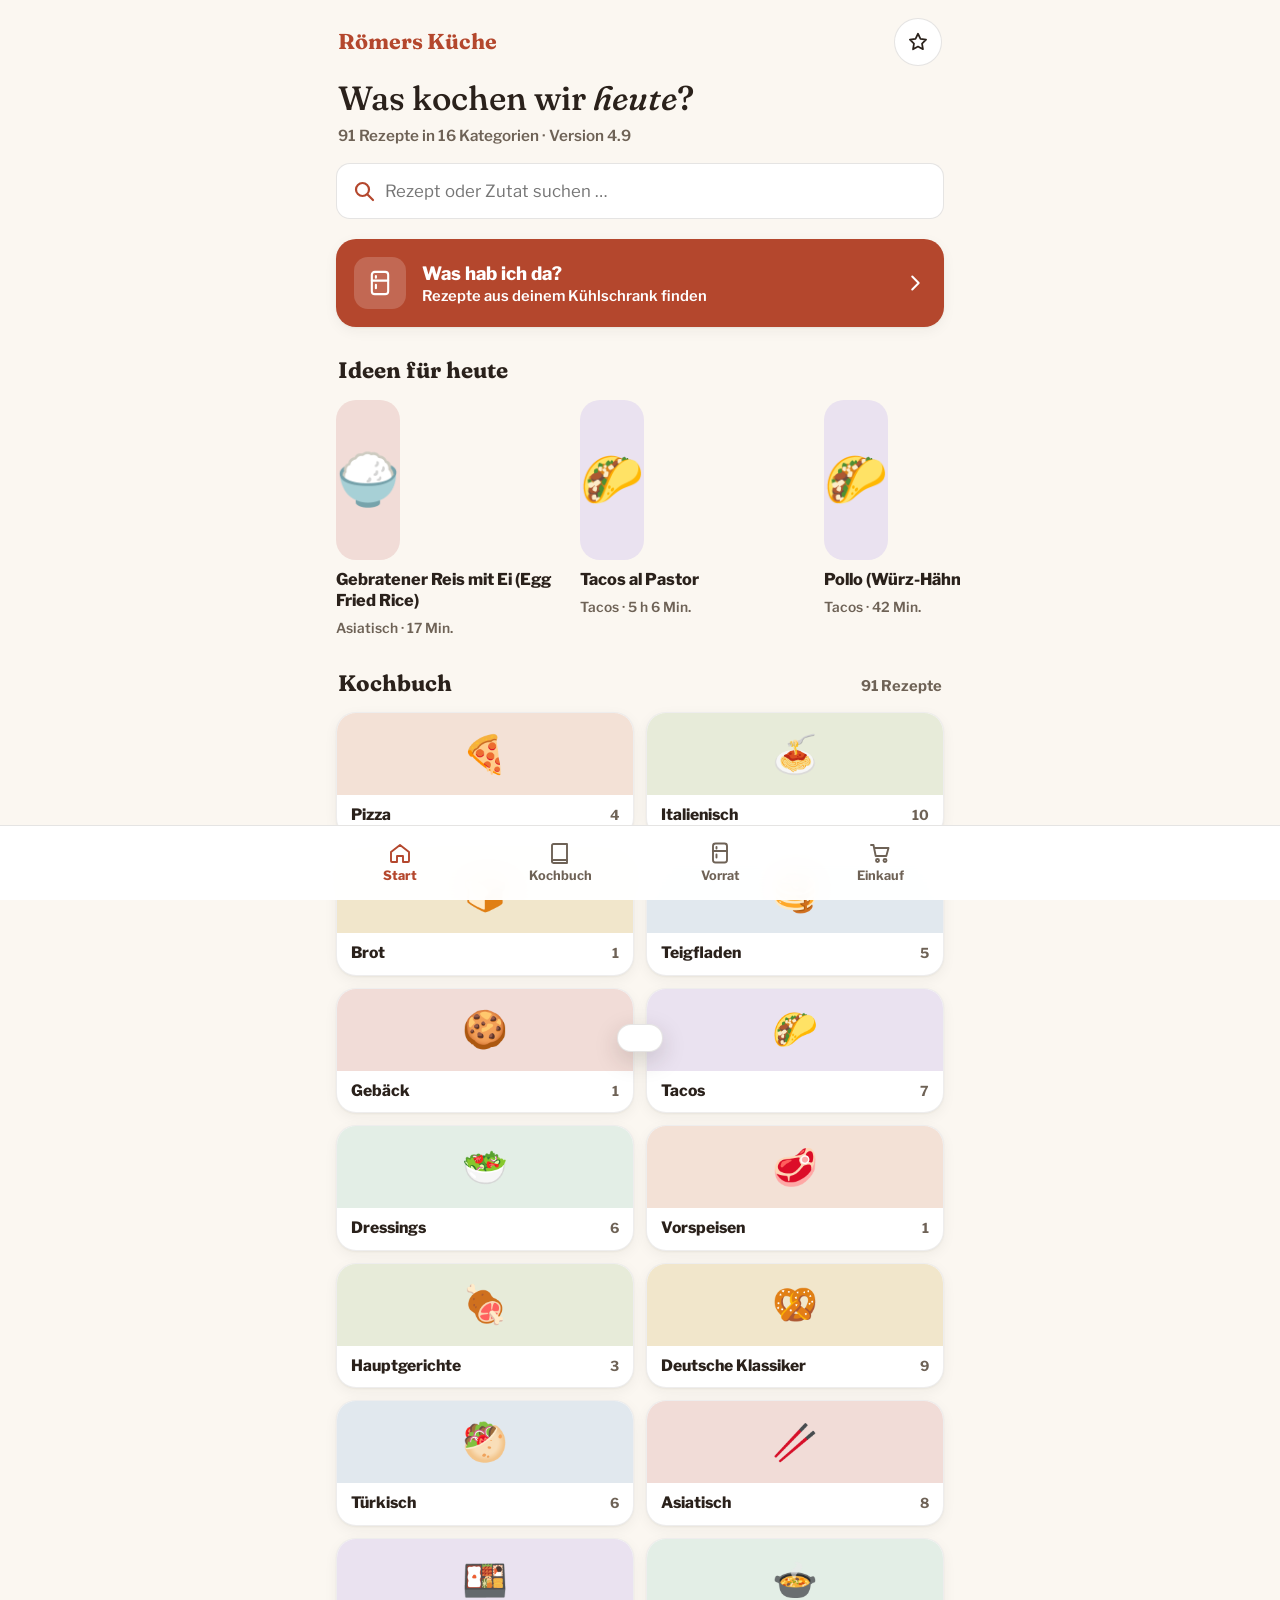
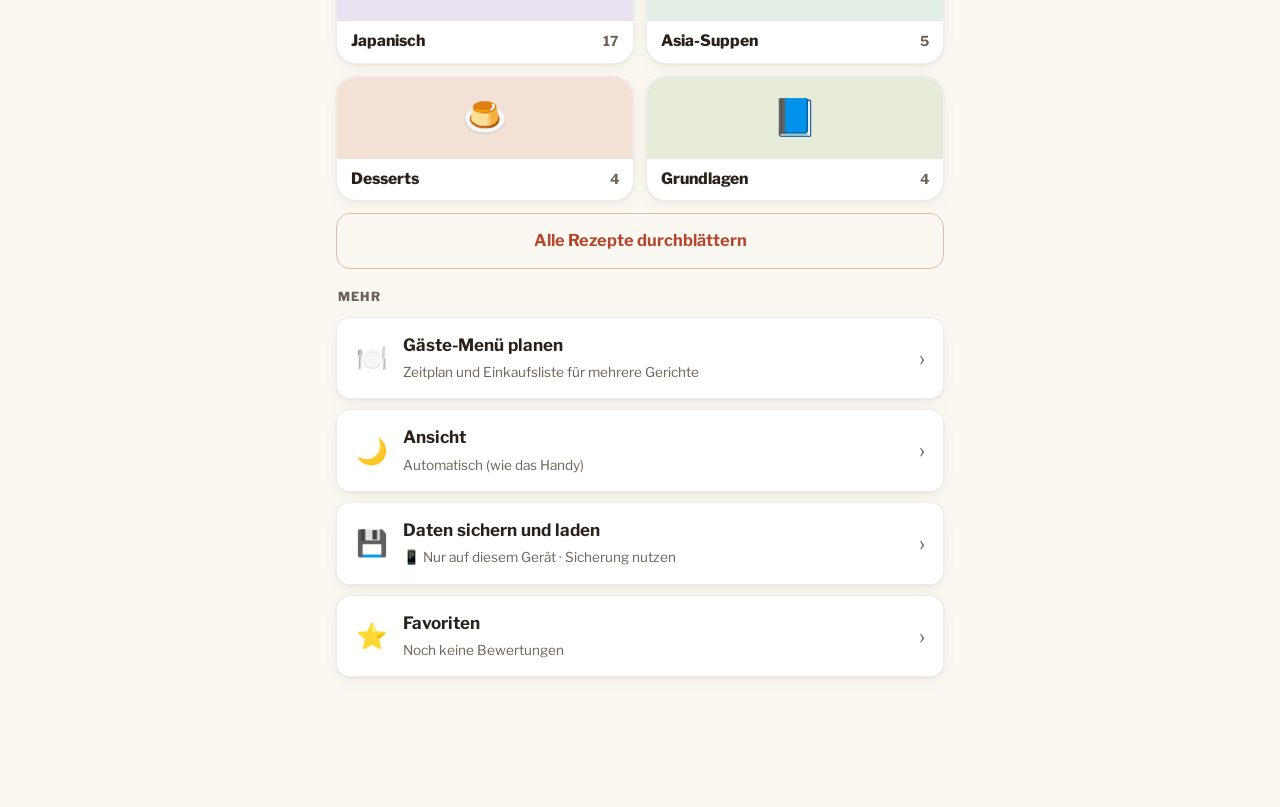
==== commit 42343e24: "v4.9: Neues App-Icon (Topf unterm Dach) Co-Authored-By: Claude Opus 5.5 <noreply@anthropic.com> Clau" ====
--- a/index.html
+++ b/index.html
@@ -517,7 +517,7 @@
 <div id="print-area"></div>
 
 <script>
-const APP_VERSION = "4.8";
+const APP_VERSION = "4.9";
 const DATA = {"cats": ["Pizza", "Italienisch", "Brot", "Teigfladen", "Gebäck", "Tacos", "Dressings", "Vorspeisen", "Hauptgerichte", "Deutsche Klassiker", "Türkisch", "Asiatisch", "Japanisch", "Asia-Suppen", "Desserts", "Grundlagen"], "recipes": [{"id": "pizza-ny-style", "name": "Pizza NY Style", "cat": "Pizza", "yield": "2 große Pizzen (Ø 35 cm)", "base": 2, "hydration": 62, "ing": [{"n": "Weizenmehl Typ 550", "a": 380.0, "u": "g", "p": "mehl"}, {"n": "Wasser", "a": 236.0, "u": "g", "p": "wasser"}, {"n": "Salz", "a": 8.0, "u": "g", "p": "salz"}, {"n": "Frischhefe", "a": 3.0, "u": "g", "p": "hefe"}, {"n": "Olivenöl", "a": 15.0, "u": "g", "p": "oel"}, {"n": "Zucker", "a": 5.0, "u": "g", "p": "zucker"}], "steps": [{"t": "Hefe aktivieren", "d": "5 Min.", "sec": 300, "wait": false, "b": "Hefe mit Zucker in lauwarmem Wasser (35 °C) auflösen, bis es schäumt.", "ing": [1, 3, 5]}, {"t": "Teig mischen", "d": "5 Min.", "sec": 300, "wait": false, "b": "Mehl und Salz mischen, Hefewasser und Olivenöl zugeben.", "ing": [0, 2, 4]}, {"t": "Kneten", "d": "8 Min.", "sec": 480, "wait": false, "b": "Kräftig kneten, bis der Teig glatt und elastisch ist."}, {"t": "Kühle Gare", "d": "Warten 48 h", "sec": 172800, "wait": true, "b": "In geölter Schüssel abgedeckt in den Kühlschrank. Mindestens 24 h, ideal 48–72 h."}, {"t": "Aufwärmen", "d": "Warten 2 h", "sec": 7200, "wait": true, "b": "2 h vor dem Backen herausnehmen. Ofen in der letzten Stunde vorheizen."}, {"t": "Backen", "d": "12 Min.", "sec": 720, "wait": false, "b": "250 °C Ober-/Unterhitze, dünn belegt 10–13 Min. bis der Rand goldbraun ist."}], "notes": [], "scalable": true}, {"id": "pizza-napoletana-langzeitfuehrung", "name": "Pizza Napoletana (Langzeitführung)", "cat": "Pizza", "yield": "6 Pizzen à 280 g", "base": 6, "hydration": 65, "ing": [{"n": "Tipo 00 Mehl", "a": 1000.0, "u": "g", "p": "mehl"}, {"n": "Wasser (kalt)", "a": 650.0, "u": "g", "p": "wasser"}, {"n": "Salz", "a": 28.0, "u": "g", "p": "salz"}, {"n": "Frischhefe", "a": 2.5, "u": "g", "p": "hefe"}], "steps": [{"t": "Hefe auflösen", "d": "5 Min.", "sec": 300, "wait": false, "b": "Frischhefe in ca. 200 g des kalten Wassers auflösen. 5 Min. warten.", "ing": [1, 3]}, {"t": "Mischen", "d": "5 Min.", "sec": 300, "wait": false, "b": "Restliches Wasser und Mehl grob mischen, Hefewasser dazugeben.", "ing": [0, 1]}, {"t": "Autolyse", "d": "Warten 30 Min.", "sec": 1800, "wait": true, "b": "Abgedeckt ruhen lassen. Das Mehl quillt, das Gluten bildet sich von selbst."}, {"t": "Salz einkneten", "d": "12 Min.", "sec": 720, "wait": false, "b": "Salz zugeben und 8–10 Min. kneten. Ziel: Teigtemperatur unter 24 °C.", "ing": [2]}, {"t": "Stockgare", "d": "Warten 1 h 30 Min.", "sec": 5400, "wait": true, "b": "Abgedeckt bei Raumtemperatur. Alle 30 Min. einmal Stretch & Fold."}, {"t": "Kugeln formen", "d": "10 Min.", "sec": 600, "wait": false, "b": "Teig in Teiglinge à 280 g teilen und straff rundschleifen."}, {"t": "Kühlschrankgare", "d": "Warten 18 h", "sec": 64800, "wait": true, "b": "Abgedeckt bei 4–6 °C. Die Hefemenge ist auf ca. 18 h ausgelegt. Je länger, desto mehr Aroma."}, {"t": "Akklimatisieren", "d": "Warten 3 h", "sec": 10800, "wait": true, "b": "3 h bei Raumtemperatur. In der letzten Stunde Ofen mit Stein oder Blech auf Maximum vorheizen."}, {"t": "Ausziehen und belegen", "d": "10 Min.", "sec": 600, "wait": false, "b": "Von der Mitte nach außen dehnen, nie ausrollen. Rand (Cornicione) dicker lassen. Dünn belegen."}, {"t": "Backen", "d": "10 Min.", "sec": 600, "wait": false, "b": "Backofen 250–280 °C: 8–12 Min., letzte 2 Min. Grill. Backstein: 6–8 Min. Ooni 450–500 °C: 60–90 Sek., alle 20 Sek. drehen."}], "notes": ["Formel: Mehl = (Anzahl × Teiglinggewicht) ÷ (1 + Hydration + Salzanteil). Salz 2,8 %.", "Frischhefe je kg Mehl nach Kühlzeit: bis 16 h 3,0 g · bis 20 h 2,5 g · bis 24 h 2,0 g · bis 36 h 1,5 g · bis 48 h 1,0 g · länger 0,6 g.", "Trockenhefe = Frischhefe ÷ 3.", "Teiglinggrößen: Kinder 160 g · Normal 280 g · Blech 550 g.", "Mehl: Tipo 00 klassisch elastisch · Typ 550 mehr Biss · Mix 50/50 ausgewogen."], "scalable": true}, {"id": "pizzasosse-marinara", "name": "Pizzasoße Marinara", "cat": "Pizza", "yield": "6 Pizzen", "base": 6, "hydration": null, "ing": [{"n": "Pelati (Dose)", "a": 420.0, "u": "g", "p": "dosentomaten"}, {"n": "Olivenöl", "a": 60.0, "u": "g", "p": "oel"}, {"n": "Knoblauch", "a": 18.0, "u": "g", "p": "knoblauch"}, {"n": "Oregano (getrocknet)", "a": 6.0, "u": "g", "p": "gewuerz"}, {"n": "Salz", "a": 9.0, "u": "g", "p": "salz"}], "steps": [{"t": "Knoblauch anschwitzen", "d": "3 Min.", "sec": 180, "wait": false, "b": "Knoblauch in Olivenöl sanft anschwitzen, nicht bräunen.", "ing": [1, 2]}, {"t": "Einkochen", "d": "Warten 15 Min.", "sec": 900, "wait": true, "b": "Pelati zerdrücken, mit Oregano und Salz 15 Min. einkochen.", "ing": [0, 3, 4]}, {"t": "Abkühlen", "d": "Warten 20 Min.", "sec": 1200, "wait": true, "b": "Vollständig abkühlen lassen, bevor sie auf den Teig kommt."}], "notes": [], "scalable": true}, {"id": "pizzasosse-napoletana", "name": "Pizzasoße Napoletana", "cat": "Pizza", "yield": "6 Pizzen", "base": 6, "hydration": null, "ing": [{"n": "Passata di Pomodoro", "a": 360.0, "u": "g", "p": "dosentomaten"}, {"n": "Olivenöl", "a": 48.0, "u": "g", "p": "oel"}, {"n": "Salz", "a": 9.0, "u": "g", "p": "salz"}, {"n": "Zucker", "a": 3.0, "u": "g", "p": "zucker"}], "steps": [{"t": "Kalt verrühren", "d": "5 Min.", "sec": 300, "wait": false, "b": "Alle Zutaten kalt vermengen. Nicht kochen, die Soße gart im Ofen.", "ing": [0, 1, 2, 3]}], "notes": [], "scalable": true}, {"id": "carbonara", "name": "Spaghetti alla Carbonara", "cat": "Italienisch", "yield": "4 Portionen", "base": 4, "hydration": null, "scalable": true, "ing": [{"n": "Spaghetti", "a": 320.0, "u": "g", "p": "spaghetti"}, {"n": "Guanciale (Schweinebacke)", "a": 150.0, "u": "g", "p": "guanciale"}, {"n": "Eigelb (Größe M)", "a": 6.0, "u": "Stk.", "p": "eier"}, {"n": "Pecorino Romano, fein gerieben (für die Creme)", "a": 50.0, "u": "g", "p": "pecorino"}, {"n": "Pecorino Romano (zum Servieren)", "a": 20.0, "u": "g", "p": "pecorino"}, {"n": "Schwarzer Pfeffer, frisch grob gemahlen", "a": 3.0, "u": "g", "p": "pfeffer"}, {"n": "Wasser (für die Nudeln)", "a": 3000.0, "u": "g", "p": "wasser"}, {"n": "Salz (für das Nudelwasser)", "a": 25.0, "u": "g", "p": "salz"}], "steps": [{"t": "Wasser aufsetzen", "d": "Warten 10 Min.", "sec": 600, "wait": true, "b": "Wasser im großen Topf aufkochen, erst dann salzen. In der Zeit Schwarte vom Guanciale abschneiden und ihn in ca. 1 cm breite Streifen schneiden.", "ing": [1, 6, 7]}, {"t": "Guanciale auslassen", "d": "8 Min.", "sec": 480, "wait": false, "b": "Guanciale ohne Öl in einer großen Pfanne bei mittlerer Hitze langsam auslassen, bis er knusprig ist. Herausnehmen, das Fett in der Pfanne lassen.", "ing": [1]}, {"t": "Creme rühren", "d": "3 Min.", "sec": 180, "wait": false, "b": "Eigelb, 50 g Pecorino und den größten Teil des Pfeffers zu einer dicken Creme verrühren. 1–2 EL heißes Nudelwasser einrühren, damit sie glatt wird.", "ing": [2, 3, 5]}, {"t": "Spaghetti kochen", "d": "Warten 9 Min.", "sec": 540, "wait": true, "b": "Spaghetti 1 Min. kürzer als auf der Packung kochen. Eine Tasse Nudelwasser abschöpfen, bevor du abgießt.", "ing": [0]}, {"t": "Binden", "d": "2 Min.", "sec": 120, "wait": false, "b": "Spaghetti tropfnass in die Pfanne mit dem Guanciale-Fett geben, Pfanne vom Herd nehmen. Eicreme zugeben und kräftig schwenken. Schluckweise Nudelwasser zugeben, bis die Soße cremig glänzt. Nicht zurück auf die Hitze, sonst wird es Rührei."}, {"t": "Servieren", "d": "1 Min.", "sec": 60, "wait": false, "b": "Guanciale unterheben, sofort auf vorgewärmte Teller. Mit Pecorino und Pfeffer bestreuen.", "ing": [4, 5]}], "notes": ["Original ohne Sahne, ohne Knoblauch, ohne Zwiebel. Die Cremigkeit kommt nur aus Eigelb, Käse, Fett und Nudelwasser.", "Wird es zu fest: mehr Nudelwasser. Wird es Rührei: Die Pfanne war zu heiß.", "Ohne Guanciale: Pancetta am Stück. Bacon schmeckt rauchig und ist kein Ersatz.", "Sicherer Trick vom Profi: Pasta, Fett und Creme in einer Metallschüssel über dem Nudeltopf (Wasserbad) binden.", "Version 2: ersetzt die frühere Carbonara-Soße (2 Portionen) aus dem Rezeptbuch."]}, {"id": "ossobuco-alla-milanese", "name": "Ossobuco alla Milanese mit Gremolata", "cat": "Italienisch", "yield": "4 Portionen", "base": 4, "hydration": null, "scalable": true, "ing": [{"n": "Kalbshaxe in Scheiben (4 Stück, 3–4 cm dick)", "a": 1400.0, "u": "g", "p": "kalbshaxe"}, {"n": "Salz", "a": 8.0, "u": "g", "p": "salz"}, {"n": "Pfeffer", "a": 1.0, "u": "g", "p": "pfeffer"}, {"n": "Weizenmehl Typ 405 (zum Wenden)", "a": 30.0, "u": "g", "p": "mehl"}, {"n": "Olivenöl", "a": 20.0, "u": "g", "p": "oel"}, {"n": "Butter", "a": 40.0, "u": "g", "p": "butter"}, {"n": "Zwiebel", "a": 150.0, "u": "g", "p": "zwiebel"}, {"n": "Karotte", "a": 80.0, "u": "g", "p": "karotten"}, {"n": "Staudensellerie", "a": 80.0, "u": "g", "p": "staudensellerie"}, {"n": "Knoblauch", "a": 6.0, "u": "g", "p": "knoblauch"}, {"n": "Weißwein, trocken", "a": 200.0, "u": "g", "p": "wein_weiss"}, {"n": "Kalbs- oder Rinderfond", "a": 400.0, "u": "g", "p": "bruehe"}, {"n": "Tomatenmark (optional)", "a": 15.0, "u": "g", "p": "tomatenmark"}, {"n": "Lorbeerblatt", "a": 1.0, "u": "Stk.", "p": "gewuerz"}, {"n": "Zitrone, unbehandelt (Schale für die Gremolata)", "a": 1.0, "u": "Stk.", "p": "zitrone"}, {"n": "Petersilie, glatt (für die Gremolata)", "a": 15.0, "u": "g", "p": "petersilie"}, {"n": "Knoblauch (für die Gremolata)", "a": 4.0, "u": "g", "p": "knoblauch"}, {"n": "Sardellenfilet (optional, für die Gremolata)", "a": 5.0, "u": "g", "p": "sardellen"}], "steps": [{"t": "Vorbereiten", "d": "10 Min.", "sec": 600, "wait": false, "b": "Haxen trocken tupfen. Die Haut am Rand 3-mal einschneiden, sonst wölben sie sich. Salzen, pfeffern, in Mehl wenden und abklopfen. Zwiebel, Karotte und Sellerie fein würfeln, Knoblauch hacken.", "ing": [0, 1, 2, 3, 6, 7, 8, 9]}, {"t": "Anbraten", "d": "10 Min.", "sec": 600, "wait": false, "b": "Ofen auf 160 °C Ober-/Unterhitze vorheizen. Öl und die Hälfte der Butter im Bräter erhitzen. Haxen pro Seite ca. 4 Min. goldbraun braten, herausnehmen.", "ing": [4, 5]}, {"t": "Soffritto", "d": "8 Min.", "sec": 480, "wait": false, "b": "Restliche Butter in den Bräter. Gemüse und Knoblauch bei mittlerer Hitze weich und glasig dünsten, nicht bräunen.", "ing": [5]}, {"t": "Ablöschen", "d": "5 Min.", "sec": 300, "wait": false, "b": "Mit Weißwein ablöschen, Bratensatz lösen und auf die Hälfte einkochen. Tomatenmark (optional), Fond und Lorbeer einrühren.", "ing": [10, 11, 12, 13]}, {"t": "Schmoren", "d": "Warten 1 h 45 Min.", "sec": 6300, "wait": true, "b": "Haxen nebeneinander einlegen, die Flüssigkeit soll etwa 2/3 hoch stehen. Deckel drauf, ab in den Ofen. Nach 1 h vorsichtig wenden, bei Bedarf etwas Fond nachgießen. Fertig, wenn sich das Fleisch mit der Gabel vom Knochen löst.", "ing": [11]}, {"t": "Gremolata", "d": "5 Min.", "sec": 300, "wait": false, "b": "Zitronenschale fein abreiben. Petersilie, Knoblauch und Sardelle sehr fein hacken, alles mischen.", "ing": [14, 15, 16, 17]}, {"t": "Fertigstellen", "d": "7 Min.", "sec": 420, "wait": false, "b": "Haxen vorsichtig herausheben, damit das Mark im Knochen bleibt. Soße auf dem Herd sämig einkochen, mit Salz und Pfeffer abschmecken. Über die Haxen geben, Gremolata darüberstreuen. Dazu Risotto alla Milanese, Polenta oder Kartoffelpüree.", "ing": [1, 2]}], "notes": ["Das Mark ist das Beste: mit einem kleinen Löffel aus dem Knochen essen.", "Mailänder Original ist „in bianco“, also ohne Tomate. Das Tomatenmark ist optional für eine dunklere Soße.", "Günstiger: Rinderbeinscheiben. Dann 30–45 Min. länger schmoren.", "Gremolata erst ganz zum Schluss darüber, sie lebt von der Frische.", "Am Vortag geschmort schmeckt es noch besser. Gremolata dann frisch machen."]}, {"id": "ragu-bolognese", "name": "Ragù alla Bolognese mit Tagliatelle", "cat": "Italienisch", "yield": "6 Portionen", "base": 6, "hydration": null, "scalable": true, "ing": [{"n": "Rinderhack, grob gewolft (oder Rind/Schwein gemischt)", "a": 400.0, "u": "g", "p": "hackfleisch"}, {"n": "Pancetta", "a": 150.0, "u": "g", "p": "speck"}, {"n": "Zwiebel", "a": 60.0, "u": "g", "p": "zwiebel"}, {"n": "Karotte", "a": 60.0, "u": "g", "p": "karotten"}, {"n": "Staudensellerie", "a": 60.0, "u": "g", "p": "staudensellerie"}, {"n": "Olivenöl", "a": 30.0, "u": "g", "p": "oel"}, {"n": "Weißwein, trocken", "a": 100.0, "u": "g", "p": "wein_weiss"}, {"n": "Tomatenpassata", "a": 250.0, "u": "g", "p": "dosentomaten"}, {"n": "Tomatenmark", "a": 20.0, "u": "g", "p": "tomatenmark"}, {"n": "Fleischbrühe", "a": 300.0, "u": "g", "p": "bruehe"}, {"n": "Vollmilch (optional)", "a": 100.0, "u": "g", "p": "milch"}, {"n": "Salz", "a": 5.0, "u": "g", "p": "salz"}, {"n": "Pfeffer", "a": 1.0, "u": "g", "p": "pfeffer"}, {"n": "Muskatnuss (optional)", "a": 0.3, "u": "g", "p": "gewuerz"}, {"n": "Tagliatelle (frisch oder getrocknet)", "a": 500.0, "u": "g", "p": "tagliatelle"}, {"n": "Parmigiano Reggiano, gerieben", "a": 60.0, "u": "g", "p": "parmesan"}], "steps": [{"t": "Schneiden", "d": "10 Min.", "sec": 600, "wait": false, "b": "Pancetta in feine Würfel schneiden oder hacken. Zwiebel, Karotte und Sellerie sehr fein würfeln (Soffritto).", "ing": [1, 2, 3, 4]}, {"t": "Pancetta auslassen", "d": "5 Min.", "sec": 300, "wait": false, "b": "Olivenöl im schweren Topf erhitzen, Pancetta bei mittlerer Hitze auslassen.", "ing": [1, 5]}, {"t": "Soffritto", "d": "8 Min.", "sec": 480, "wait": false, "b": "Gemüse zugeben und langsam weich dünsten, bis es glasig ist. Nicht bräunen.", "ing": [2, 3, 4]}, {"t": "Fleisch anbraten", "d": "10 Min.", "sec": 600, "wait": false, "b": "Hitze erhöhen, Hack zugeben und zerdrücken. Braten, bis die Flüssigkeit verdampft ist und das Fleisch hörbar brutzelt.", "ing": [0]}, {"t": "Ablöschen", "d": "5 Min.", "sec": 300, "wait": false, "b": "Mit Weißwein ablöschen und einkochen, bis er fast verdampft ist.", "ing": [6]}, {"t": "Schmoren", "d": "Warten 2 h", "sec": 7200, "wait": true, "b": "Passata, Tomatenmark und eine Kelle Brühe einrühren. Halb zugedeckt bei kleinster Hitze leise blubbern lassen. Immer wenn es trocken wird, etwas Brühe nachgießen.", "ing": [7, 8, 9]}, {"t": "Fertigstellen", "d": "Warten 10 Min.", "sec": 600, "wait": true, "b": "Milch einrühren (optional) und 10 Min. weiter köcheln. Mit Salz, Pfeffer und Muskat abschmecken. Das Ragù soll dick, glänzend und dunkelrot sein.", "ing": [10, 11, 12, 13]}, {"t": "Tagliatelle", "d": "8 Min.", "sec": 480, "wait": false, "b": "Tagliatelle in reichlich Salzwasser al dente kochen, mit etwas Nudelwasser direkt im Ragù schwenken. Mit Parmigiano servieren.", "ing": [14, 15]}], "notes": ["Ein Fleischragù mit etwas Tomate, keine Tomatensoße mit Fleisch.", "In Bologna gibt es Tagliatelle dazu, keine Spaghetti. Die breiten Bandnudeln nehmen das Ragù besser auf.", "Am besten am Vortag kochen. Hält 3 Tage im Kühlschrank und lässt sich gut einfrieren.", "Basis für Lasagne alla Bolognese: mit Béchamel (siehe Short Rib Lasagne) schichten.", "Version 2: nach dem Rezept der Accademia Italiana della Cucina von 2023. Ersetzt die frühere Ragù-Soße (2 Portionen)."]}, {"id": "saltimbocca-alla-romana", "name": "Saltimbocca alla Romana", "cat": "Italienisch", "yield": "4 Portionen", "base": 4, "hydration": null, "scalable": true, "ing": [{"n": "Kalbsschnitzel aus der Oberschale (8 dünne Scheiben)", "a": 560.0, "u": "g", "p": "kalb"}, {"n": "Prosciutto (Parmaschinken, 8 Scheiben)", "a": 100.0, "u": "g", "p": "prosciutto"}, {"n": "Salbeiblätter, frisch", "a": 8.0, "u": "Stk.", "p": "salbei"}, {"n": "Weizenmehl Typ 405", "a": 20.0, "u": "g", "p": "mehl"}, {"n": "Butter (zum Braten)", "a": 30.0, "u": "g", "p": "butter"}, {"n": "Olivenöl", "a": 10.0, "u": "g", "p": "oel"}, {"n": "Weißwein, trocken", "a": 100.0, "u": "g", "p": "wein_weiss"}, {"n": "Butter, kalt (für die Soße)", "a": 15.0, "u": "g", "p": "butter"}, {"n": "Salz", "a": 2.0, "u": "g", "p": "salz"}, {"n": "Pfeffer", "a": 0.5, "u": "g", "p": "pfeffer"}], "steps": [{"t": "Plattieren", "d": "5 Min.", "sec": 300, "wait": false, "b": "Schnitzel zwischen Frischhaltefolie mit dem Plattiereisen oder einem Topfboden auf ca. 4 mm dünn klopfen.", "ing": [0]}, {"t": "Belegen", "d": "5 Min.", "sec": 300, "wait": false, "b": "Jedes Schnitzel leicht pfeffern (kaum salzen, der Schinken ist salzig). Mit einer Scheibe Prosciutto und einem Salbeiblatt belegen und mit einem Zahnstocher feststecken.", "ing": [0, 1, 2, 8, 9]}, {"t": "Mehlieren", "d": "2 Min.", "sec": 120, "wait": false, "b": "Nur die Unterseite (ohne Schinken) dünn in Mehl drücken, überschüssiges Mehl abklopfen.", "ing": [3]}, {"t": "Braten", "d": "6 Min.", "sec": 360, "wait": false, "b": "Butter und Öl in einer großen Pfanne aufschäumen lassen. Schnitzel portionsweise zuerst auf der Schinkenseite 1 Min., dann auf der Mehlseite 1–2 Min. braten. Herausnehmen und warm stellen.", "ing": [4, 5]}, {"t": "Soße", "d": "3 Min.", "sec": 180, "wait": false, "b": "Mit Weißwein ablöschen, Bratensatz lösen und um die Hälfte einkochen. Pfanne vom Herd, kalte Butter einschwenken, bis die Soße bindet.", "ing": [6, 7]}, {"t": "Servieren", "d": "1 Min.", "sec": 60, "wait": false, "b": "Zahnstocher entfernen, Soße über die Schnitzel geben, sofort servieren. Dazu Weißbrot, Erbsen oder Spinat."}], "notes": ["Kurz und heiß braten: Dünnes Kalb wird bei mehr als 3 Min. trocken.", "Günstigere Variante: Schweineschnitzel oder Hähnchenbrust, genauso dünn geklopft.", "Die Pfanne nicht überladen, lieber in zwei Durchgängen braten."]}, {"id": "parmigiana-di-melanzane", "name": "Parmigiana di Melanzane (Auberginen-Auflauf)", "cat": "Italienisch", "yield": "6 Portionen (Form ca. 20 × 30 cm)", "base": 6, "hydration": null, "scalable": true, "ing": [{"n": "Auberginen", "a": 1200.0, "u": "g", "p": "auberginen"}, {"n": "Salz (zum Entwässern)", "a": 15.0, "u": "g", "p": "salz"}, {"n": "Neutrales Öl oder Olivenöl (zum Braten)", "a": 150.0, "u": "g", "p": "oel"}, {"n": "Tomatenpassata", "a": 700.0, "u": "g", "p": "dosentomaten"}, {"n": "Knoblauch", "a": 6.0, "u": "g", "p": "knoblauch"}, {"n": "Olivenöl (für die Soße)", "a": 20.0, "u": "g", "p": "oel"}, {"n": "Salz (für die Soße)", "a": 4.0, "u": "g", "p": "salz"}, {"n": "Basilikum, frisch", "a": 15.0, "u": "g", "p": "basilikum"}, {"n": "Mozzarella (gut abgetropft)", "a": 250.0, "u": "g", "p": "mozzarella"}, {"n": "Parmigiano Reggiano, gerieben", "a": 100.0, "u": "g", "p": "parmesan"}], "steps": [{"t": "Auberginen salzen", "d": "Warten 30 Min.", "sec": 1800, "wait": true, "b": "Auberginen längs in 5 mm dicke Scheiben schneiden, lagenweise salzen und in einem Sieb Wasser ziehen lassen. Parallel die Soße kochen.", "ing": [0, 1]}, {"t": "Tomatensoße", "d": "Warten 20 Min.", "sec": 1200, "wait": true, "b": "Knoblauch im Olivenöl kurz andünsten, Passata und Salz zugeben, offen leise einkochen. Am Ende ein paar Basilikumblätter einlegen.", "ing": [3, 4, 5, 6, 7]}, {"t": "Auberginen braten", "d": "25 Min.", "sec": 1500, "wait": false, "b": "Scheiben gut trocken tupfen. Portionsweise im Öl von beiden Seiten goldbraun braten, auf Küchenpapier abtropfen lassen. Mozzarella in kleine Würfel schneiden und abtropfen lassen.", "ing": [0, 2, 8]}, {"t": "Schichten", "d": "10 Min.", "sec": 600, "wait": false, "b": "Ofen auf 200 °C Ober-/Unterhitze vorheizen. Etwas Soße in die Form, dann Auberginen, Soße, Mozzarella, Parmigiano und Basilikum. 3–4 Lagen. Oben Soße und reichlich Parmigiano.", "ing": [3, 7, 8, 9]}, {"t": "Backen", "d": "Warten 35 Min.", "sec": 2100, "wait": true, "b": "Backen, bis es blubbert und die Oberfläche goldbraun ist."}, {"t": "Ruhen", "d": "Warten 15 Min.", "sec": 900, "wait": true, "b": "Vor dem Anschneiden ruhen lassen, sonst läuft sie auseinander."}], "notes": ["Fettärmer: Scheiben mit Öl bestreichen und bei 220 °C ca. 20 Min. im Ofen backen statt braten.", "Mozzarella gut abtropfen lassen, sonst wird der Auflauf wässrig.", "Lauwarm oder am nächsten Tag schmeckt sie am besten. Vegetarisch."]}, {"id": "frische-eierpasta", "name": "Frische Eierpasta", "cat": "Italienisch", "yield": "2 Portionen", "base": 2, "hydration": null, "ing": [{"n": "Semola rimacinata (oder Tipo 00)", "a": 200.0, "u": "g", "p": "semola"}, {"n": "Eier (Größe L)", "a": 2.0, "u": "Stk.", "p": "eier"}, {"n": "Olivenöl", "a": 5.0, "u": "g", "p": "oel"}, {"n": "Salz", "a": 2.0, "u": "g", "p": "salz"}], "steps": [{"t": "Mulde formen", "d": "3 Min.", "sec": 180, "wait": false, "b": "Mehl auf die Arbeitsfläche häufen, Mulde formen, Eier, Salz und Öl hinein.", "ing": [0, 1, 2, 3]}, {"t": "Kneten", "d": "8 Min.", "sec": 480, "wait": false, "b": "Von innen nach außen einarbeiten, zu einem glatten, festen Teig kneten."}, {"t": "Ruhen", "d": "Warten 30 Min.", "sec": 1800, "wait": true, "b": "In Folie wickeln. Das Gluten entspannt sich, der Teig wird ausrollbar."}, {"t": "Ausrollen", "d": "15 Min.", "sec": 900, "wait": false, "b": "Portionsweise sehr dünn ausrollen oder Nudelmaschine bis Stufe 5–7."}, {"t": "Formen", "d": "5 Min.", "sec": 300, "wait": false, "b": "Tagliatelle 8 mm, Pappardelle 2 cm, Quadrate für Lasagne."}, {"t": "Kochen", "d": "3 Min.", "sec": 180, "wait": false, "b": "Reichlich Wasser mit 10 g Salz pro Liter. Frische Pasta 2–3 Min., probieren."}], "notes": [], "scalable": true}, {"id": "aglio-e-olio", "name": "Aglio e Olio", "cat": "Italienisch", "yield": "2 Portionen", "base": 2, "hydration": null, "ing": [{"n": "Knoblauch", "a": 30.0, "u": "g", "p": "knoblauch"}, {"n": "Olivenöl", "a": 50.0, "u": "g", "p": "oel"}, {"n": "Chili (frisch)", "a": 1.0, "u": "Stk.", "p": "chili"}, {"n": "Petersilie", "a": 16.0, "u": "g", "p": "petersilie"}], "steps": [{"t": "Knoblauch ziehen lassen", "d": "5 Min.", "sec": 300, "wait": false, "b": "Knoblauch in Scheiben mit Chili im Öl sanft goldgelb ziehen lassen.", "ing": [0, 1, 2]}, {"t": "Schwenken", "d": "5 Min.", "sec": 300, "wait": false, "b": "Pasta mit etwas Nudelwasser im Öl schwenken, Petersilie dazu.", "ing": [3]}], "notes": [], "scalable": true}, {"id": "arrabbiata", "name": "Arrabbiata", "cat": "Italienisch", "yield": "2 Portionen", "base": 2, "hydration": null, "ing": [{"n": "Pelati (Dose)", "a": 200.0, "u": "g", "p": "dosentomaten"}, {"n": "Knoblauch", "a": 24.0, "u": "g", "p": "knoblauch"}, {"n": "Chili (frisch)", "a": 2.0, "u": "Stk.", "p": "chili"}, {"n": "Olivenöl", "a": 30.0, "u": "g", "p": "oel"}, {"n": "Salz", "a": 2.0, "u": "g", "p": "salz"}], "steps": [{"t": "Anschwitzen", "d": "5 Min.", "sec": 300, "wait": false, "b": "Knoblauch und Chili im Öl anschwitzen.", "ing": [1, 2, 3]}, {"t": "Köcheln", "d": "Warten 20 Min.", "sec": 1200, "wait": true, "b": "Pelati zugeben, salzen, 20 Min. köcheln.", "ing": [0, 4]}], "notes": [], "scalable": true}, {"id": "cacio-e-pepe", "name": "Cacio e Pepe", "cat": "Italienisch", "yield": "2 Portionen", "base": 2, "hydration": null, "ing": [{"n": "Pecorino Romano", "a": 100.0, "u": "g", "p": "pecorino"}, {"n": "Parmesan", "a": 60.0, "u": "g", "p": "parmesan"}, {"n": "Schwarzer Pfeffer", "a": 6.0, "u": "g", "p": "pfeffer"}], "steps": [{"t": "Pfeffer rösten", "d": "2 Min.", "sec": 120, "wait": false, "b": "Grob gemahlenen Pfeffer trocken in der Pfanne anrösten.", "ing": [2]}, {"t": "Käsecreme", "d": "3 Min.", "sec": 180, "wait": false, "b": "Fein geriebenen Käse mit lauwarmem Nudelwasser zur Paste rühren.", "ing": [0, 1]}, {"t": "Binden", "d": "4 Min.", "sec": 240, "wait": false, "b": "Pasta abseits der Hitze mit Pfeffer und Käsecreme schwenken."}], "notes": [], "scalable": true}, {"id": "puttanesca", "name": "Puttanesca", "cat": "Italienisch", "yield": "2 Portionen", "base": 2, "hydration": null, "ing": [{"n": "Pelati (Dose)", "a": 200.0, "u": "g", "p": "dosentomaten"}, {"n": "Schwarze Oliven", "a": 80.0, "u": "g", "p": "oliven"}, {"n": "Kapern", "a": 30.0, "u": "g", "p": "kapern"}, {"n": "Sardellen", "a": 30.0, "u": "g", "p": "sardellen"}, {"n": "Knoblauch", "a": 20.0, "u": "g", "p": "knoblauch"}, {"n": "Olivenöl", "a": 15.0, "u": "g", "p": "oel"}], "steps": [{"t": "Anschwitzen", "d": "5 Min.", "sec": 300, "wait": false, "b": "Knoblauch und Sardellen im Öl schmelzen lassen.", "ing": [3, 4, 5]}, {"t": "Köcheln", "d": "Warten 20 Min.", "sec": 1200, "wait": true, "b": "Pelati, Oliven und Kapern zugeben, 20 Min. köcheln.", "ing": [0, 1, 2]}], "notes": [], "scalable": true}, {"id": "weissbrot-focaccia", "name": "Weißbrot / Focaccia", "cat": "Brot", "yield": "1 Laib (ca. 900 g)", "base": 1, "hydration": 75, "ing": [{"n": "Weizenmehl Typ 550", "a": 500.0, "u": "g", "p": "mehl"}, {"n": "Wasser (lauwarm, 30 °C)", "a": 375.0, "u": "g", "p": "wasser"}, {"n": "Salz", "a": 10.0, "u": "g", "p": "salz"}, {"n": "Frischhefe", "a": 7.0, "u": "g", "p": "hefe"}, {"n": "Olivenöl", "a": 30.0, "u": "g", "p": "oel"}], "steps": [{"t": "Teig mischen", "d": "10 Min.", "sec": 600, "wait": false, "b": "Hefe im Wasser auflösen, mit Mehl und Salz verbinden, Öl einarbeiten. Der Teig klebt, das ist richtig.", "ing": [0, 1, 2, 3, 4]}, {"t": "Stretch & Fold", "d": "Warten 2 h", "sec": 7200, "wait": true, "b": "4 Runden alle 30 Min.: eine Seite hochziehen und überschlagen, alle vier Seiten."}, {"t": "Stockgare", "d": "Warten 1 h", "sec": 3600, "wait": true, "b": "Abgedeckt gehen lassen, bis sich der Teig fast verdoppelt hat."}, {"t": "Formen", "d": "10 Min.", "sec": 600, "wait": false, "b": "Brot: zum Laib formen, ins bemehlte Gärkörbchen. Focaccia: ins geölte Blech ziehen."}, {"t": "Stückgare", "d": "Warten 1 h", "sec": 3600, "wait": true, "b": "Abgedeckt gehen lassen oder über Nacht in den Kühlschrank. Ofen mit vorheizen."}, {"t": "Backen", "d": "35 Min.", "sec": 2100, "wait": false, "b": "230 °C Ober-/Unterhitze mit Dampf. Einschneiden. Nach 15 Min. Dampf ablassen, fertig backen."}], "notes": ["Optionaler Vorteig: 100 g Mehl + 100 g Wasser + 1 g Hefe, 8–12 h bei Raumtemperatur."], "scalable": true}, {"id": "amerikanische-pancakes", "name": "Amerikanische Pancakes", "cat": "Teigfladen", "yield": "8 Pancakes", "base": 8, "hydration": null, "ing": [{"n": "Weizenmehl Typ 405", "a": 200.0, "u": "g", "p": "mehl"}, {"n": "Milch (oder Buttermilch, bei Bedarf bis 230 g)", "a": 200.0, "u": "g", "p": "milch"}, {"n": "Ei (Größe L)", "a": 1.0, "u": "Stk.", "p": "eier"}, {"n": "Butter (geschmolzen, lauwarm)", "a": 30.0, "u": "g", "p": "butter"}, {"n": "Backpulver (frisch)", "a": 10.0, "u": "g", "p": "backpulver"}, {"n": "Zucker", "a": 15.0, "u": "g", "p": "zucker"}, {"n": "Salz", "a": 3.0, "u": "g", "p": "salz"}, {"n": "Vanilleextrakt", "a": 5.0, "u": "g", "p": "gewuerz"}], "steps": [{"t": "Trockene Zutaten", "d": "2 Min.", "sec": 120, "wait": false, "b": "Mehl, Backpulver, Zucker und Salz in einer Schüssel mischen.", "ing": [0, 4, 5, 6]}, {"t": "Nasse Zutaten", "d": "3 Min.", "sec": 180, "wait": false, "b": "Ei verquirlen, Milch und Vanille dazu. Butter zuletzt und nur lauwarm einrühren, nicht heiß.", "ing": [1, 2, 3, 7]}, {"t": "Zusammenführen", "d": "2 Min.", "sec": 120, "wait": false, "b": "Mit dem Löffel nur 10 bis 15 Mal unterheben. Klümpchen bleiben drin. Der Teig muss dickflüssig sein und langsam vom Löffel fallen, nicht laufen. Läuft er, 1 bis 2 EL Mehl einrühren."}, {"t": "Ruhen", "d": "Warten 10 Min.", "sec": 600, "wait": true, "b": "Nicht mehr rühren. Das Backpulver bildet Bläschen, der Teig wird luftiger."}, {"t": "Backen", "d": "20 Min.", "sec": 1200, "wait": false, "b": "Pfanne 3 Min. auf mittlerer Stufe vorheizen. Fett nur hauchdünn mit Küchenpapier verreiben. Erst einen Test-Pancake backen. Pro Pancake ca. 50 g Teig (eine kleine Kelle) von oben in die Mitte geben, nicht verstreichen. Wenden, wenn Blasen aufplatzen und offen bleiben und der Rand matt ist, nach ca. 2 Min. Dann noch 1 Min. Nicht flach drücken."}], "notes": ["Fehlerbilder:", "Laufen auseinander: Teig zu flüssig, zu viel Fett in der Pfanne oder Pfanne zu kalt.", "Bleiben flach: Backpulver alt (Test: 1 TL in heißes Wasser, muss sofort sprudeln), zu viel gerührt oder Teig zu lange gestanden.", "Außen dunkel, innen roh: Pfanne zu heiß, eine Stufe zurück.", "Noch fluffiger: Buttermilch statt Milch und zusätzlich 2 g Natron."], "scalable": true}, {"id": "crepes", "name": "Crêpes", "cat": "Teigfladen", "yield": "8 Crêpes", "base": 8, "hydration": null, "ing": [{"n": "Weizenmehl Typ 405", "a": 150.0, "u": "g", "p": "mehl"}, {"n": "Milch", "a": 375.0, "u": "g", "p": "milch"}, {"n": "Eier (Größe L)", "a": 3.0, "u": "Stk.", "p": "eier"}, {"n": "Butter (geschmolzen)", "a": 30.0, "u": "g", "p": "butter"}, {"n": "Zucker", "a": 10.0, "u": "g", "p": "zucker"}, {"n": "Salz", "a": 1.0, "u": "g", "p": "salz"}], "steps": [{"t": "Teig anrühren", "d": "5 Min.", "sec": 300, "wait": false, "b": "Mehl mit Eiern verrühren, Milch nach und nach einrühren, ohne Klumpen.", "ing": [0, 1, 2]}, {"t": "Würzen", "d": "2 Min.", "sec": 120, "wait": false, "b": "Butter, Zucker und Salz einrühren. Konsistenz wie flüssige Sahne.", "ing": [3, 4, 5]}, {"t": "Ruhen", "d": "Warten 30 Min.", "sec": 1800, "wait": true, "b": "Abgedeckt ruhen lassen, das Mehl quillt."}, {"t": "Pfanne vorbereiten", "d": "3 Min.", "sec": 180, "wait": false, "b": "Pfanne 24–26 cm, mittlere bis hohe Hitze, hauchdünn fetten."}, {"t": "Backen", "d": "12 Min.", "sec": 720, "wait": false, "b": "Kleine Kelle Teig, sofort schwenken. 1–2 Min. pro Seite."}], "notes": [], "scalable": true}, {"id": "kaiserschmarrn", "name": "Kaiserschmarrn", "cat": "Teigfladen", "yield": "2 Portionen", "base": 2, "hydration": null, "ing": [{"n": "Rosinen", "a": 40.0, "u": "g", "p": "rosinen"}, {"n": "Rum (oder Apfelsaft)", "a": 20.0, "u": "g", "p": "likoer"}, {"n": "Eier (Größe L)", "a": 4.0, "u": "Stk.", "p": "eier"}, {"n": "Milch", "a": 250.0, "u": "g", "p": "milch"}, {"n": "Weizenmehl Typ 405", "a": 125.0, "u": "g", "p": "mehl"}, {"n": "Vanillezucker", "a": 8.0, "u": "g", "p": "zucker"}, {"n": "Salz", "a": 1.0, "u": "g", "p": "salz"}, {"n": "Zucker (für den Eischnee)", "a": 30.0, "u": "g", "p": "zucker"}, {"n": "Butter (zum Anbacken)", "a": 20.0, "u": "g", "p": "butter"}, {"n": "Butter (zum Karamellisieren)", "a": 20.0, "u": "g", "p": "butter"}, {"n": "Zucker (zum Karamellisieren)", "a": 15.0, "u": "g", "p": "zucker"}, {"n": "Puderzucker", "a": 10.0, "u": "g", "p": "zucker"}], "steps": [{"t": "Rosinen einweichen", "d": "Warten 30 Min.", "sec": 1800, "wait": true, "b": "Rosinen mit Rum mischen und ziehen lassen. Gern auch über Nacht.", "ing": [0, 1]}, {"t": "Teig anrühren", "d": "5 Min.", "sec": 300, "wait": false, "b": "Ofen auf 200 °C Ober-/Unterhitze vorheizen. Eier trennen. Eigelb mit Milch, Vanillezucker und Salz verrühren, dann das Mehl einrühren, bis der Teig glatt ist.", "ing": [2, 3, 4, 5, 6]}, {"t": "Eischnee schlagen", "d": "4 Min.", "sec": 240, "wait": false, "b": "Eiweiß mit dem Zucker cremig schlagen. Der Schnee soll glänzen und weiche Spitzen haben, nicht trocken und fest sein.", "ing": [7]}, {"t": "Schnee unterheben", "d": "2 Min.", "sec": 120, "wait": false, "b": "Ein Viertel des Schnees unter den Teig rühren, den Rest mit dem Teigschaber locker unterheben. Nicht rühren, sonst fällt er zusammen."}, {"t": "Anbacken", "d": "3 Min.", "sec": 180, "wait": false, "b": "Butter in einer ofenfesten Pfanne (24 bis 26 cm) bei mittlerer Hitze schmelzen. Masse einfüllen, abgetropfte Rosinen darüberstreuen. Backen, bis die Unterseite goldgelb ist.", "ing": [0, 8]}, {"t": "Im Ofen backen", "d": "Warten 14 Min.", "sec": 840, "wait": true, "b": "Pfanne auf die mittlere Schiene. Backen, bis die Oberfläche goldbraun und die Mitte gestockt ist (Stäbchenprobe)."}, {"t": "Zerreißen und karamellisieren", "d": "3 Min.", "sec": 180, "wait": false, "b": "Pfanne zurück auf den Herd. Vorsicht, der Griff ist heiß. Mit zwei Gabeln in mundgerechte Stücke reißen. Butter und Zucker darübergeben und bei mittlerer bis hoher Hitze schwenken, bis der Zucker karamellisiert.", "ing": [9, 10]}, {"t": "Anrichten", "d": "1 Min.", "sec": 60, "wait": false, "b": "Mit Puderzucker bestäuben und sofort servieren. Dazu passen Zwetschgenröster, Apfelmus oder Preiselbeeren.", "ing": [11]}], "notes": ["Die Grundmenge ist für 2 Personen als Hauptgericht, als Dessert reicht sie für 4.", "Ohne Ofen: bei schwacher Hitze mit Deckel 6 bis 8 Min. backen, vierteln, wenden und weitere 3 bis 4 Min. backen. Dann zerreißen und karamellisieren.", "Fluffig wird er nur mit cremigem, nicht zu festem Eischnee, der kurz untergehoben wird.", "Für Kinder: Rum durch Apfelsaft ersetzen."], "scalable": true}, {"id": "pfannkuchen-klassisch", "name": "Pfannkuchen (klassisch)", "cat": "Teigfladen", "yield": "4 Portionen", "base": 4, "hydration": null, "ing": [{"n": "Weizenmehl Typ 405", "a": 160.0, "u": "g", "p": "mehl"}, {"n": "Milch", "a": 320.0, "u": "g", "p": "milch"}, {"n": "Eier (Größe L)", "a": 2.0, "u": "Stk.", "p": "eier"}, {"n": "Butter", "a": 20.0, "u": "g", "p": "butter"}, {"n": "Zucker", "a": 20.0, "u": "g", "p": "zucker"}, {"n": "Salz", "a": 1.0, "u": "g", "p": "salz"}], "steps": [{"t": "Teig rühren", "d": "5 Min.", "sec": 300, "wait": false, "b": "Mehl, Eier, Salz und Zucker verrühren, Milch einrühren bis glatt.", "ing": [0, 1, 2, 4, 5]}, {"t": "Ruhen", "d": "Warten 15 Min.", "sec": 900, "wait": true, "b": "Kurz ruhen lassen."}, {"t": "Backen", "d": "10 Min.", "sec": 600, "wait": false, "b": "Butter in der Pfanne erhitzen, Teig einlaufen lassen, goldbraun backen und wenden.", "ing": [3]}], "notes": [], "scalable": true}, {"id": "reibekuchen-rheinisch", "name": "Reibekuchen (rheinisch)", "cat": "Teigfladen", "yield": "4 Portionen (ca. 16 Stück)", "base": 4, "hydration": null, "ing": [{"n": "Kartoffeln, mehligkochend (geschält)", "a": 1000.0, "u": "g", "p": "kartoffeln"}, {"n": "Zwiebel", "a": 120.0, "u": "g", "p": "zwiebel"}, {"n": "Eier (Größe L)", "a": 2.0, "u": "Stk.", "p": "eier"}, {"n": "Zarte Haferflocken", "a": 20.0, "u": "g", "p": "haferflocken"}, {"n": "Weizenmehl Typ 405", "a": 15.0, "u": "g", "p": "mehl"}, {"n": "Salz", "a": 10.0, "u": "g", "p": "salz"}, {"n": "Pfeffer", "a": 1.0, "u": "g", "p": "pfeffer"}, {"n": "Muskatnuss (gerieben)", "a": 0.5, "u": "g", "p": "gewuerz"}, {"n": "Rapsöl oder Butterschmalz (zum Braten)", "a": 150.0, "u": "g", "p": "oel"}], "steps": [{"t": "Reiben", "d": "10 Min.", "sec": 600, "wait": false, "b": "Kartoffeln und Zwiebel fein bis mittelfein reiben. Schnell arbeiten, sonst wird die Masse grau.", "ing": [0, 1]}, {"t": "Ausdrücken", "d": "3 Min.", "sec": 180, "wait": false, "b": "Masse im Sieb oder Küchentuch kräftig ausdrücken, den Saft in einer Schüssel auffangen."}, {"t": "Stärke absetzen lassen", "d": "Warten 5 Min.", "sec": 300, "wait": true, "b": "Saft stehen lassen, bis sich die weiße Kartoffelstärke am Boden absetzt. Wasser vorsichtig abgießen, Stärke behalten."}, {"t": "Masse mischen", "d": "3 Min.", "sec": 180, "wait": false, "b": "Kartoffelmasse, Stärke, Eier, Haferflocken, Mehl, Salz, Pfeffer und Muskat verrühren. Masse soll feucht sein, aber nicht schwimmen.", "ing": [2, 3, 4, 5, 6, 7]}, {"t": "Pfanne vorheizen", "d": "3 Min.", "sec": 180, "wait": false, "b": "Große Pfanne (am besten Eisen oder Guss) mit ca. 3 mm Öl auf mittlere bis hohe Hitze bringen. Test: Ein Kartoffelfaden zischt sofort.", "ing": [8]}, {"t": "Braten", "d": "25 Min.", "sec": 1500, "wait": false, "b": "Pro Reibekuchen ca. 70 g Masse (1 gehäufter Esslöffel) ins Fett geben und dünn flach drücken. 3 bis 4 Min. pro Seite goldbraun braten, erst wenden, wenn der Rand braun ist. Nicht mehr als 4 Stück gleichzeitig."}, {"t": "Abtropfen", "d": "1 Min.", "sec": 60, "wait": false, "b": "Auf Küchenpapier abtropfen lassen, sofort servieren oder im Ofen bei 100 °C auf einem Gitter warm halten. Masse zwischendurch umrühren und Öl nachfüllen."}], "notes": ["Dazu: rheinisch mit Apfelmus, auf Schwarzbrot mit Rübenkraut oder herzhaft mit Räucherlachs und Kräuterquark.", "Knusprig wird er durch: gut ausdrücken, Stärke zurückgeben, dünn flach drücken, genug heißes Fett.", "Fehlerbilder: Zerfallen beim Wenden: zu nass, mehr Haferflocken. Fettig und blass: Fett zu kalt oder Pfanne zu voll. Außen schwarz, innen roh: zu dick oder zu heiß.", "Glutenfrei: Mehl weglassen und glutenfreie Haferflocken nehmen. Die Kartoffelstärke bindet allein.", "Einfrieren: Fertige Reibekuchen einzeln einfrieren, im Ofen bei 200 °C ca. 10 Min. aufknuspern."], "scalable": true}, {"id": "new-york-cookies", "name": "New York Cookies", "cat": "Gebäck", "yield": "13 Cookies à 125 g", "base": 13, "hydration": null, "ing": [{"n": "Walnusskerne", "a": 100.0, "u": "g", "p": "walnuesse"}, {"n": "Vollmilchschokolade (Drops oder gehackt)", "a": 400.0, "u": "g", "p": "schokolade"}, {"n": "Butter (kalt, gewürfelt)", "a": 230.0, "u": "g", "p": "butter"}, {"n": "Feiner weißer Zucker", "a": 160.0, "u": "g", "p": "zucker"}, {"n": "Hellbrauner Zucker", "a": 160.0, "u": "g", "p": "zucker"}, {"n": "Self-Raising Mehl (oder Typ 405 + 1 TL Backpulver)", "a": 200.0, "u": "g", "p": "mehl"}, {"n": "Weizenmehl Typ 405", "a": 300.0, "u": "g", "p": "mehl"}, {"n": "Salz", "a": 1.5, "u": "g", "p": "salz"}, {"n": "Natron", "a": 1.5, "u": "g", "p": "gewuerz"}, {"n": "Backpulver", "a": 8.0, "u": "g", "p": "backpulver"}, {"n": "Eier (Größe L, verquirlt)", "a": 2.0, "u": "Stk.", "p": "eier"}], "steps": [{"t": "Walnüsse rösten", "d": "8 Min.", "sec": 480, "wait": false, "b": "5 Min. im Ofen bei 180 °C rösten, im Küchentuch die bittere Haut abreiben.", "ing": [0]}, {"t": "Butter und Zucker", "d": "2 Min.", "sec": 120, "wait": false, "b": "Kalte Butter 30 Sek. im Mixer aufbrechen, nicht cremig. Beide Zucker dazu, 30–45 Sek. bis krümelig.", "ing": [2, 3, 4]}, {"t": "Extras", "d": "2 Min.", "sec": 120, "wait": false, "b": "Schokolade und Walnüsse unterrühren.", "ing": [0, 1]}, {"t": "Trockene Zutaten", "d": "2 Min.", "sec": 120, "wait": false, "b": "Mehle, Salz, Natron, Backpulver mischen und zugeben. Nur kurz mixen bis feine Brösel.", "ing": [5, 6, 7, 8, 9]}, {"t": "Eier", "d": "1 Min.", "sec": 60, "wait": false, "b": "Verquirlte Eier zugeben, nur bis gerade ein Teig entsteht.", "ing": [10]}, {"t": "Portionieren", "d": "10 Min.", "sec": 600, "wait": false, "b": "Kugeln à 125 g abwiegen, nur locker zusammendrücken, nicht glatt rollen."}, {"t": "Einfrieren", "d": "Warten 1 h 30 Min.", "sec": 5400, "wait": true, "b": "Mindestens 90 Min. einfrieren, entscheidend für die Textur. In den letzten 20 Min. Ofen 180 °C Umluft mit Blech vorheizen."}, {"t": "Backen", "d": "17 Min.", "sec": 1020, "wait": false, "b": "Gefrorene Kugeln mit Abstand auf das heiße Blech, ca. 17 Min. Außen goldbraun, innen fast halbgebacken."}, {"t": "Abkühlen", "d": "Warten 5 Min.", "sec": 300, "wait": true, "b": "5 Min. auf dem Blech lassen, sie setzen noch nach."}], "notes": ["Die Teigmenge (ca. 1,68 kg) ergibt rund 13 Kugeln à 125 g."], "scalable": true}, {"id": "carnitas-pulled-pork", "name": "Carnitas (Pulled Pork)", "cat": "Tacos", "yield": "4 Portionen Füllung", "base": 4, "hydration": null, "ing": [{"n": "Schweineschulter", "a": 500.0, "u": "g", "p": "schwein_stueck"}, {"n": "Zwiebel", "a": 100.0, "u": "g", "p": "zwiebel"}, {"n": "Knoblauch", "a": 9.0, "u": "g", "p": "knoblauch"}, {"n": "Kreuzkümmel", "a": 2.0, "u": "g", "p": "gewuerz"}, {"n": "Chili (gemahlen)", "a": 1.0, "u": "g", "p": "chiliflocken"}, {"n": "Zitronensaft", "a": 30.0, "u": "g", "p": "zitrone"}, {"n": "Salz", "a": 5.0, "u": "g", "p": "salz"}], "steps": [{"t": "Anbraten", "d": "15 Min.", "sec": 900, "wait": false, "b": "Fleisch in große Würfel schneiden und in heißem Öl rundum anbraten.", "ing": [0]}, {"t": "Schmoren", "d": "Warten 3 h 30 Min.", "sec": 12600, "wait": true, "b": "Zwiebel, Knoblauch, Gewürze dazu, mit Wasser bedecken, leise schmoren.", "ing": [1, 2, 3, 4, 5, 6]}, {"t": "Zerrupfen und knusprig braten", "d": "8 Min.", "sec": 480, "wait": false, "b": "Mit zwei Gabeln zerreißen, in heißer Pfanne ohne Öl 3–4 Min. knusprig braten."}], "notes": [], "scalable": true}, {"id": "maistortillas", "name": "Maistortillas", "cat": "Tacos", "yield": "8 Tortillas", "base": 8, "hydration": null, "ing": [{"n": "Masa Harina", "a": 240.0, "u": "g", "p": "masa"}, {"n": "Wasser", "a": 176.0, "u": "g", "p": "wasser"}, {"n": "Salz", "a": 2.4, "u": "g", "p": "salz"}], "steps": [{"t": "Mischen", "d": "5 Min.", "sec": 300, "wait": false, "b": "Masa Harina, Salz und Wasser zu einem weichen Teig verkneten.", "ing": [0, 1, 2]}, {"t": "Ruhen", "d": "Warten 5 Min.", "sec": 300, "wait": true, "b": "Abgedeckt ruhen lassen."}, {"t": "Formen", "d": "10 Min.", "sec": 600, "wait": false, "b": "Kugeln formen und dünn pressen oder ausrollen."}, {"t": "Backen", "d": "16 Min.", "sec": 960, "wait": false, "b": "Trocken in heißer Pfanne, ca. 2 Min. pro Seite."}], "notes": [], "scalable": true}, {"id": "pollo-wuerz-haehnchen", "name": "Pollo (Würz-Hähnchen)", "cat": "Tacos", "yield": "3 Portionen Füllung", "base": 3, "hydration": null, "ing": [{"n": "Hähnchenbrust", "a": 300.0, "u": "g", "p": "haehnchen"}, {"n": "Paprikapulver", "a": 2.0, "u": "g", "p": "gewuerz"}, {"n": "Kreuzkümmel", "a": 1.0, "u": "g", "p": "gewuerz"}, {"n": "Knoblauch", "a": 6.0, "u": "g", "p": "knoblauch"}, {"n": "Limettensaft", "a": 30.0, "u": "g", "p": "limette"}, {"n": "Olivenöl", "a": 25.0, "u": "g", "p": "oel"}, {"n": "Koriander (frisch)", "a": 20.0, "u": "g", "p": "koriander"}], "steps": [{"t": "Marinieren", "d": "Warten 30 Min.", "sec": 1800, "wait": true, "b": "Alles außer Koriander mischen, Hähnchen darin marinieren (oder über Nacht).", "ing": [0, 1, 2, 3, 4, 5]}, {"t": "Braten", "d": "7 Min.", "sec": 420, "wait": false, "b": "Sehr heiße Pfanne oder Grill, 5–7 Min. garen, innen saftig."}, {"t": "Ruhen und schneiden", "d": "5 Min.", "sec": 300, "wait": false, "b": "5 Min. ruhen, in Streifen schneiden, Koriander darüber.", "ing": [6]}], "notes": [], "scalable": true}, {"id": "shrimp-gegrillte-garnelen", "name": "Shrimp (gegrillte Garnelen)", "cat": "Tacos", "yield": "3 Portionen Füllung", "base": 3, "hydration": null, "ing": [{"n": "Garnelen (geschält)", "a": 300.0, "u": "g", "p": "garnelen"}, {"n": "Knoblauch", "a": 6.0, "u": "g", "p": "knoblauch"}, {"n": "Limettensaft", "a": 30.0, "u": "g", "p": "limette"}, {"n": "Olivenöl", "a": 25.0, "u": "g", "p": "oel"}, {"n": "Paprikapulver", "a": 1.0, "u": "g", "p": "gewuerz"}, {"n": "Salz", "a": 1.0, "u": "g", "p": "salz"}, {"n": "Koriander (frisch)", "a": 5.0, "u": "g", "p": "koriander"}], "steps": [{"t": "Marinieren", "d": "Warten 15 Min.", "sec": 900, "wait": true, "b": "Gewürze, Öl und Limette mischen, Garnelen darin einlegen.", "ing": [0, 1, 2, 3, 4, 5]}, {"t": "Scharf anbraten", "d": "4 Min.", "sec": 240, "wait": false, "b": "Extrem heiße Pfanne, 1–2 Min. pro Seite, bis sie rosa sind.", "ing": [6]}], "notes": [], "scalable": true}, {"id": "tacos-al-pastor", "name": "Tacos al Pastor", "cat": "Tacos", "yield": "8 Tacos", "base": 8, "hydration": null, "ing": [{"n": "Schweinenacken", "a": 800.0, "u": "g", "p": "schwein_stueck"}, {"n": "Ananas (frisch)", "a": 200.0, "u": "g", "p": "ananas"}, {"n": "Chipotle in Adobo", "a": 3.0, "u": "Stk.", "p": "chipotle"}, {"n": "Ancho-Chilis (getrocknet)", "a": 2.0, "u": "Stk.", "p": "gewuerz"}, {"n": "Knoblauch", "a": 12.0, "u": "g", "p": "knoblauch"}, {"n": "Achiote-Paste", "a": 30.0, "u": "g", "p": "gewuerz"}, {"n": "Orangensaft", "a": 120.0, "u": "g", "p": "saft"}, {"n": "Weißweinessig", "a": 30.0, "u": "g", "p": "essig"}, {"n": "Oregano", "a": 5.0, "u": "g", "p": "gewuerz"}, {"n": "Kreuzkümmel", "a": 5.0, "u": "g", "p": "gewuerz"}, {"n": "Salz", "a": 10.0, "u": "g", "p": "salz"}, {"n": "Maistortillas (klein)", "a": 8.0, "u": "Stk.", "p": "tortillas"}, {"n": "Koriander (frisch)", "a": 20.0, "u": "g", "p": "koriander"}, {"n": "Weiße Zwiebel", "a": 120.0, "u": "g", "p": "zwiebel"}, {"n": "Limetten", "a": 2.0, "u": "Stk.", "p": "limette"}], "steps": [{"t": "Chilis einweichen", "d": "Warten 20 Min.", "sec": 1200, "wait": true, "b": "Ancho-Chilis in heißem Wasser einweichen, dann Stiele und Kerne entfernen.", "ing": [3]}, {"t": "Marinade pürieren", "d": "5 Min.", "sec": 300, "wait": false, "b": "Chilis, Chipotle, Knoblauch, Achiote, Orangensaft, Essig, Oregano, Kreuzkümmel und Salz glatt pürieren.", "ing": [2, 4, 5, 6, 7, 8, 9, 10]}, {"t": "Fleisch einlegen", "d": "10 Min.", "sec": 600, "wait": false, "b": "Schweinenacken in 5 mm Scheiben schneiden und mit Marinade bedecken.", "ing": [0]}, {"t": "Marinieren", "d": "Warten 4 h", "sec": 14400, "wait": true, "b": "Abgedeckt im Kühlschrank marinieren."}, {"t": "Fleisch grillen", "d": "15 Min.", "sec": 900, "wait": false, "b": "Grill oder Gusspfanne auf höchste Hitze, Scheiben portionsweise scharf grillen."}, {"t": "Ananas grillen", "d": "6 Min.", "sec": 360, "wait": false, "b": "Ananasscheiben ohne Öl von beiden Seiten anrösten.", "ing": [1]}, {"t": "Anrichten", "d": "10 Min.", "sec": 600, "wait": false, "b": "Fleisch und Ananas würfeln. Warme Tortillas belegen, Koriander, Zwiebel, Limette.", "ing": [11, 12, 13, 14]}], "notes": [], "scalable": true}, {"id": "veggie-avocado-und-bohnen", "name": "Veggie (Avocado und Bohnen)", "cat": "Tacos", "yield": "4 Portionen Füllung", "base": 4, "hydration": null, "ing": [{"n": "Schwarze Bohnen (Dose)", "a": 200.0, "u": "g", "p": "bohnen"}, {"n": "Avocado (reif)", "a": 1.0, "u": "Stk.", "p": "avocado"}, {"n": "Rote Paprika", "a": 80.0, "u": "g", "p": "paprika"}, {"n": "Mais (Dose)", "a": 50.0, "u": "g", "p": "mais"}, {"n": "Limettensaft", "a": 30.0, "u": "g", "p": "limette"}, {"n": "Koriander (frisch)", "a": 10.0, "u": "g", "p": "koriander"}, {"n": "Salz", "a": 1.0, "u": "g", "p": "salz"}], "steps": [{"t": "Bohnen würzen", "d": "5 Min.", "sec": 300, "wait": false, "b": "Bohnen abtropfen, mit Kreuzkümmel und Salz kurz erhitzen.", "ing": [0, 6]}, {"t": "Zusammenstellen", "d": "5 Min.", "sec": 300, "wait": false, "b": "Paprika würfeln, Mais abtropfen, Avocado aufschneiden. Mit Limette und Koriander anrichten.", "ing": [1, 2, 3, 4, 5]}], "notes": [], "scalable": true}, {"id": "weizentortillas", "name": "Weizentortillas", "cat": "Tacos", "yield": "8 Tortillas", "base": 8, "hydration": null, "ing": [{"n": "Weizenmehl", "a": 280.0, "u": "g", "p": "mehl"}, {"n": "Wasser", "a": 144.0, "u": "g", "p": "wasser"}, {"n": "Butterschmalz", "a": 48.0, "u": "g", "p": "butterschmalz"}, {"n": "Salz", "a": 3.0, "u": "g", "p": "salz"}, {"n": "Backpulver", "a": 4.0, "u": "g", "p": "backpulver"}], "steps": [{"t": "Fett verreiben", "d": "5 Min.", "sec": 300, "wait": false, "b": "Mehl, Salz, Backpulver mit dem Fett verreiben.", "ing": [0, 2, 3, 4]}, {"t": "Kneten", "d": "5 Min.", "sec": 300, "wait": false, "b": "Wasser zugeben und glatt kneten.", "ing": [1]}, {"t": "Ruhen", "d": "Warten 30 Min.", "sec": 1800, "wait": true, "b": "Abgedeckt ruhen lassen."}, {"t": "Ausrollen", "d": "10 Min.", "sec": 600, "wait": false, "b": "Kugeln formen und sehr dünn ausrollen."}, {"t": "Backen", "d": "16 Min.", "sec": 960, "wait": false, "b": "Trocken in heißer Pfanne, ca. 1–2 Min. pro Seite."}], "notes": [], "scalable": true}, {"id": "balsamico-dressing", "name": "Balsamico-Dressing", "cat": "Dressings", "yield": "4 Portionen", "base": 4, "hydration": null, "ing": [{"n": "Aceto Balsamico", "a": 45.0, "u": "g", "p": "balsamico"}, {"n": "Olivenöl", "a": 50.0, "u": "g", "p": "oel"}, {"n": "Honig", "a": 3.0, "u": "g", "p": "honig"}, {"n": "Senf", "a": 1.5, "u": "g", "p": "senf"}, {"n": "Salz", "a": 1.0, "u": "g", "p": "salz"}], "steps": [{"t": "Reduzieren (optional)", "d": "10 Min.", "sec": 600, "wait": false, "b": "Balsamico auf die Hälfte einkochen und abkühlen lassen.", "ing": [0]}, {"t": "Emulgieren", "d": "3 Min.", "sec": 180, "wait": false, "b": "Alles verrühren, Öl nach und nach einarbeiten.", "ing": [1, 2, 3, 4]}], "notes": ["Für Tomate-Mozzarella."], "scalable": true}, {"id": "caesar-dressing", "name": "Caesar Dressing", "cat": "Dressings", "yield": "4 Portionen", "base": 4, "hydration": null, "ing": [{"n": "Mayonnaise", "a": 45.0, "u": "g", "p": "mayonnaise"}, {"n": "Parmesan (gerieben)", "a": 12.0, "u": "g", "p": "parmesan"}, {"n": "Knoblauch", "a": 3.0, "u": "g", "p": "knoblauch"}, {"n": "Zitronensaft", "a": 15.0, "u": "g", "p": "zitrone"}, {"n": "Worcestershiresauce", "a": 1.0, "u": "g", "p": "worcester"}, {"n": "Dijonsenf", "a": 3.0, "u": "g", "p": "senf"}, {"n": "Olivenöl", "a": 12.0, "u": "g", "p": "oel"}], "steps": [{"t": "Knoblauch reiben", "d": "2 Min.", "sec": 120, "wait": false, "b": "Sehr fein reiben oder pressen.", "ing": [2]}, {"t": "Verrühren", "d": "3 Min.", "sec": 180, "wait": false, "b": "Alles glatt rühren, Parmesan zuletzt.", "ing": [0, 1, 3, 4, 5, 6]}, {"t": "Ziehen lassen", "d": "Warten 15 Min.", "sec": 900, "wait": true, "b": "Aromen verbinden sich."}], "notes": ["Für Römersalat."], "scalable": true}, {"id": "honig-senf", "name": "Honig-Senf", "cat": "Dressings", "yield": "4 Portionen", "base": 4, "hydration": null, "ing": [{"n": "Olivenöl", "a": 50.0, "u": "g", "p": "oel"}, {"n": "Körniger Senf", "a": 15.0, "u": "g", "p": "senf"}, {"n": "Flüssiger Honig", "a": 20.0, "u": "g", "p": "honig"}, {"n": "Apfelessig", "a": 15.0, "u": "g", "p": "essig"}, {"n": "Salz", "a": 1.0, "u": "g", "p": "salz"}], "steps": [{"t": "Mixen", "d": "3 Min.", "sec": 180, "wait": false, "b": "Senf, Honig, Essig und Salz verrühren, Öl einrühren.", "ing": [0, 1, 2, 3, 4]}], "notes": ["Ideal für Rucola und Rote Bete."], "scalable": true}, {"id": "joghurt-kraeuter", "name": "Joghurt-Kräuter", "cat": "Dressings", "yield": "4 Portionen", "base": 4, "hydration": null, "ing": [{"n": "Griechischer Joghurt", "a": 60.0, "u": "g", "p": "joghurt"}, {"n": "Olivenöl", "a": 12.0, "u": "g", "p": "oel"}, {"n": "Zitronensaft", "a": 15.0, "u": "g", "p": "zitrone"}, {"n": "Dill (frisch)", "a": 3.0, "u": "g", "p": "dill"}, {"n": "Petersilie (frisch)", "a": 3.0, "u": "g", "p": "petersilie"}, {"n": "Knoblauch", "a": 1.5, "u": "g", "p": "knoblauch"}, {"n": "Salz", "a": 1.0, "u": "g", "p": "salz"}], "steps": [{"t": "Kräuter hacken", "d": "3 Min.", "sec": 180, "wait": false, "b": "Kräuter fein hacken.", "ing": [3, 4]}, {"t": "Verrühren", "d": "2 Min.", "sec": 120, "wait": false, "b": "Alles glatt rühren.", "ing": [0, 1, 2, 5, 6]}, {"t": "Ziehen lassen", "d": "Warten 10 Min.", "sec": 600, "wait": true, "b": "Aromen verbinden sich."}], "notes": ["Auch als Dip, passt zu Gurkensalat."], "scalable": true}, {"id": "klassische-vinaigrette", "name": "Klassische Vinaigrette", "cat": "Dressings", "yield": "4 Portionen", "base": 4, "hydration": null, "ing": [{"n": "Olivenöl", "a": 50.0, "u": "g", "p": "oel"}, {"n": "Weinessig", "a": 20.0, "u": "g", "p": "essig"}, {"n": "Dijonsenf", "a": 3.0, "u": "g", "p": "senf"}, {"n": "Honig", "a": 4.0, "u": "g", "p": "honig"}, {"n": "Salz", "a": 1.0, "u": "g", "p": "salz"}, {"n": "Pfeffer", "a": 0.5, "u": "g", "p": "pfeffer"}], "steps": [{"t": "Emulgieren", "d": "3 Min.", "sec": 180, "wait": false, "b": "Senf, Essig, Salz und Pfeffer verrühren, Öl nach und nach einrühren.", "ing": [0, 1, 2, 4, 5]}, {"t": "Abschmecken", "d": "2 Min.", "sec": 120, "wait": false, "b": "Mit Honig ausbalancieren, kurz vor dem Servieren über den Salat.", "ing": [3]}], "notes": ["Vielseitige französische Basis."], "scalable": true}, {"id": "tahini-dressing", "name": "Tahini-Dressing", "cat": "Dressings", "yield": "4 Portionen", "base": 4, "hydration": null, "ing": [{"n": "Tahini", "a": 30.0, "u": "g", "p": "tahini"}, {"n": "Zitronensaft", "a": 30.0, "u": "g", "p": "zitrone"}, {"n": "Wasser (lauwarm)", "a": 45.0, "u": "g", "p": "wasser"}, {"n": "Knoblauch", "a": 1.5, "u": "g", "p": "knoblauch"}, {"n": "Olivenöl", "a": 12.0, "u": "g", "p": "oel"}, {"n": "Salz", "a": 1.0, "u": "g", "p": "salz"}], "steps": [{"t": "Glatt rühren", "d": "5 Min.", "sec": 300, "wait": false, "b": "Tahini, Zitrone, Knoblauch und Salz mischen, Wasser löffelweise bis cremig, Öl einarbeiten.", "ing": [0, 1, 2, 3, 4, 5]}], "notes": ["Zu Falafel und Grillgemüse."], "scalable": true}, {"id": "steak-tartare", "name": "Steak Tartare", "cat": "Vorspeisen", "yield": "4 Portionen als Vorspeise", "base": 4, "hydration": null, "ing": [{"n": "Rinderfilet (sehr frisch, vom Metzger)", "a": 400.0, "u": "g", "p": "rind_kurz"}, {"n": "Schalotte", "a": 40.0, "u": "g", "p": "zwiebel"}, {"n": "Kapern", "a": 15.0, "u": "g", "p": "kapern"}, {"n": "Cornichons", "a": 30.0, "u": "g", "p": "gurken"}, {"n": "Sardellenfilets", "a": 10.0, "u": "g", "p": "sardellen"}, {"n": "Dijonsenf", "a": 10.0, "u": "g", "p": "senf"}, {"n": "Ketchup", "a": 10.0, "u": "g", "p": "ketchup"}, {"n": "Worcestershiresauce", "a": 5.0, "u": "g", "p": "worcester"}, {"n": "Tabasco", "a": 1.0, "u": "g", "p": "gewuerz"}, {"n": "Olivenöl", "a": 15.0, "u": "g", "p": "oel"}, {"n": "Petersilie (frisch)", "a": 5.0, "u": "g", "p": "petersilie"}, {"n": "Salz", "a": 4.0, "u": "g", "p": "salz"}, {"n": "Pfeffer", "a": 1.0, "u": "g", "p": "pfeffer"}, {"n": "Eigelb (Größe L)", "a": 4.0, "u": "Stk.", "p": "eier"}], "steps": [{"t": "Anfrieren", "d": "Warten 20 Min.", "sec": 1200, "wait": true, "b": "Filet parieren und 20 Min. ins Gefrierfach legen. So lässt es sich sauber schneiden.", "ing": [0]}, {"t": "Schneiden", "d": "15 Min.", "sec": 900, "wait": false, "b": "Mit scharfem Messer erst in dünne Scheiben, dann Streifen, dann Würfel von 3–4 mm schneiden. Schüssel auf Eis stellen.", "ing": [0]}, {"t": "Würzbasis", "d": "5 Min.", "sec": 300, "wait": false, "b": "Schalotte, Kapern, Cornichons, Sardellen und Petersilie sehr fein hacken. Mit Senf, Ketchup, Worcestershire, Tabasco und Öl verrühren.", "ing": [1, 2, 3, 4, 5, 6, 7, 8, 9, 10]}, {"t": "Mischen", "d": "2 Min.", "sec": 120, "wait": false, "b": "Erst direkt vor dem Servieren Fleisch und Würzbasis vermengen. Salzen, pfeffern, abschmecken.", "ing": [11, 12]}, {"t": "Anrichten", "d": "5 Min.", "sec": 300, "wait": false, "b": "Im Ring (ca. 9 cm) auf kalte Teller setzen, kleine Mulde drücken, Eigelb hinein. Dazu geröstetes Brot oder Pommes frites.", "ing": [13]}], "notes": ["Fleisch am selben Tag kaufen, Kühlkette halten, sofort essen. Reste nicht aufheben.", "Rohes Fleisch und rohes Eigelb nicht für Schwangere, Kleinkinder und ältere Menschen.", "Würzbasis vorbereiten geht, Fleisch erst ganz am Ende mischen.", "Inspiriert von Samsational Eats, eigene Fassung."], "scalable": true}, {"id": "geschmorte-short-ribs-mit-kartoffelpueree", "name": "Geschmorte Short Ribs mit Kartoffelpüree", "cat": "Hauptgerichte", "yield": "4 Portionen", "base": 4, "hydration": null, "ing": [{"n": "Short Ribs mit Knochen (Querrippe)", "a": 2000.0, "u": "g", "p": "rind_schmor"}, {"n": "Salz (für das Fleisch)", "a": 20.0, "u": "g", "p": "salz"}, {"n": "Pfeffer", "a": 2.0, "u": "g", "p": "pfeffer"}, {"n": "Rapsöl", "a": 30.0, "u": "g", "p": "oel"}, {"n": "Zwiebeln", "a": 200.0, "u": "g", "p": "zwiebel"}, {"n": "Karotten", "a": 150.0, "u": "g", "p": "karotten"}, {"n": "Staudensellerie", "a": 100.0, "u": "g", "p": "staudensellerie"}, {"n": "Knoblauch", "a": 15.0, "u": "g", "p": "knoblauch"}, {"n": "Tomatenmark", "a": 30.0, "u": "g", "p": "tomatenmark"}, {"n": "Weizenmehl Typ 405", "a": 15.0, "u": "g", "p": "mehl"}, {"n": "Rotwein (trocken)", "a": 750.0, "u": "g", "p": "wein_rot"}, {"n": "Rinderfond", "a": 500.0, "u": "g", "p": "bruehe"}, {"n": "Thymian (frisch)", "a": 3.0, "u": "g", "p": "thymian"}, {"n": "Lorbeerblätter", "a": 2.0, "u": "Stk.", "p": "gewuerz"}, {"n": "Kartoffeln, mehligkochend", "a": 1000.0, "u": "g", "p": "kartoffeln"}, {"n": "Butter (kalt, gewürfelt, für das Püree)", "a": 150.0, "u": "g", "p": "butter"}, {"n": "Milch (für das Püree)", "a": 200.0, "u": "g", "p": "milch"}, {"n": "Salz (für das Püree)", "a": 10.0, "u": "g", "p": "salz"}, {"n": "Muskatnuss (gerieben)", "a": 0.5, "u": "g", "p": "gewuerz"}], "steps": [{"t": "Salzen", "d": "Warten 1 h", "sec": 3600, "wait": true, "b": "Rippen rundum salzen und 1 h bei Raumtemperatur liegen lassen. Ofen auf 160 °C Ober-/Unterhitze vorheizen.", "ing": [0, 1, 2]}, {"t": "Anbraten", "d": "15 Min.", "sec": 900, "wait": false, "b": "Öl im Bräter stark erhitzen. Rippen trocken tupfen und portionsweise rundum dunkelbraun anbraten. Herausnehmen.", "ing": [3]}, {"t": "Gemüse rösten", "d": "10 Min.", "sec": 600, "wait": false, "b": "Gemüse grob würfeln und im Bratfett anrösten. Knoblauch und Tomatenmark 2 Min. mitrösten, mit Mehl bestäuben.", "ing": [4, 5, 6, 7, 8, 9]}, {"t": "Ablöschen", "d": "Warten 15 Min.", "sec": 900, "wait": true, "b": "Rotwein in drei Etappen zugießen, Bratensatz lösen, um die Hälfte einkochen.", "ing": [10]}, {"t": "Schmoren", "d": "Warten 3 h", "sec": 10800, "wait": true, "b": "Fond, Thymian und Lorbeer zugeben. Rippen mit dem Knochen nach oben einlegen, Flüssigkeit soll sie zu drei Vierteln bedecken. Mit Deckel in den Ofen. Fertig, wenn sich der Knochen leicht herausziehen lässt.", "ing": [11, 12, 13]}, {"t": "Püree", "d": "35 Min.", "sec": 2100, "wait": false, "b": "Kartoffeln schälen, in Salzwasser 20–25 Min. weich kochen, abgießen und ausdampfen lassen. Durch die Presse drücken, heiße Milch und kalte Butter nach und nach einarbeiten. Mit Salz und Muskat abschmecken.", "ing": [14, 15, 16, 17, 18]}, {"t": "Soße", "d": "10 Min.", "sec": 600, "wait": false, "b": "Rippen herausnehmen und warm halten. Schmorfond durch ein Sieb gießen, Fett abschöpfen und sirupartig einkochen."}, {"t": "Anrichten", "d": "3 Min.", "sec": 180, "wait": false, "b": "Püree auf den Teller, Rippe darauf, Soße darüber."}], "notes": ["Am besten am Vortag schmoren: Über Nacht wird das Fett im Kühlschrank fest und lässt sich abheben. Schmeckt aufgewärmt noch besser.", "Übrige Rippen sind die perfekte Basis für die Short Rib Lasagne.", "Inspiriert von Samsational Eats, eigene Fassung."], "scalable": true}, {"id": "short-rib-lasagne", "name": "Short Rib Lasagne", "cat": "Hauptgerichte", "yield": "8 Portionen (Form ca. 30 × 20 cm)", "base": 8, "hydration": null, "ing": [{"n": "Short Ribs mit Knochen", "a": 1500.0, "u": "g", "p": "rind_schmor"}, {"n": "Salz (für das Fleisch)", "a": 15.0, "u": "g", "p": "salz"}, {"n": "Olivenöl", "a": 30.0, "u": "g", "p": "oel"}, {"n": "Zwiebeln", "a": 150.0, "u": "g", "p": "zwiebel"}, {"n": "Karotten", "a": 100.0, "u": "g", "p": "karotten"}, {"n": "Staudensellerie", "a": 100.0, "u": "g", "p": "staudensellerie"}, {"n": "Knoblauch", "a": 12.0, "u": "g", "p": "knoblauch"}, {"n": "Tomatenmark", "a": 30.0, "u": "g", "p": "tomatenmark"}, {"n": "Rotwein (trocken)", "a": 300.0, "u": "g", "p": "wein_rot"}, {"n": "Pelati (Dose)", "a": 800.0, "u": "g", "p": "dosentomaten"}, {"n": "Rinderfond", "a": 300.0, "u": "g", "p": "bruehe"}, {"n": "Lorbeerblätter", "a": 2.0, "u": "Stk.", "p": "gewuerz"}, {"n": "Butter (für die Béchamel)", "a": 60.0, "u": "g", "p": "butter"}, {"n": "Weizenmehl Typ 405 (für die Béchamel)", "a": 60.0, "u": "g", "p": "mehl"}, {"n": "Milch (für die Béchamel)", "a": 800.0, "u": "g", "p": "milch"}, {"n": "Salz (für die Béchamel)", "a": 5.0, "u": "g", "p": "salz"}, {"n": "Muskatnuss (gerieben)", "a": 0.5, "u": "g", "p": "gewuerz"}, {"n": "Lasagneplatten (ohne Vorkochen)", "a": 300.0, "u": "g", "p": "lasagne"}, {"n": "Parmesan (gerieben)", "a": 100.0, "u": "g", "p": "parmesan"}, {"n": "Mozzarella", "a": 200.0, "u": "g", "p": "mozzarella"}], "steps": [{"t": "Anbraten", "d": "15 Min.", "sec": 900, "wait": false, "b": "Rippen salzen und im Öl rundum kräftig braun anbraten. Herausnehmen.", "ing": [0, 1, 2]}, {"t": "Soffritto", "d": "10 Min.", "sec": 600, "wait": false, "b": "Zwiebeln, Karotten und Sellerie fein würfeln und im Bratfett weich schwitzen. Knoblauch kurz mitbraten.", "ing": [3, 4, 5, 6]}, {"t": "Ablöschen", "d": "5 Min.", "sec": 300, "wait": false, "b": "Tomatenmark 2 Min. anrösten, mit Rotwein ablöschen und fast einkochen.", "ing": [7, 8]}, {"t": "Schmoren", "d": "Warten 3 h", "sec": 10800, "wait": true, "b": "Pelati, Fond, Lorbeer und Rippen zugeben. Mit Deckel bei 160 °C im Ofen oder leise auf dem Herd schmoren, bis das Fleisch vom Knochen fällt.", "ing": [0, 9, 10, 11]}, {"t": "Zupfen", "d": "15 Min.", "sec": 900, "wait": false, "b": "Rippen herausnehmen, Knochen, Knorpel und grobes Fett entfernen. Fleisch zerzupfen, zurück in die Soße, offen sämig einkochen. Lorbeer entfernen."}, {"t": "Béchamel", "d": "10 Min.", "sec": 600, "wait": false, "b": "Butter schmelzen, Mehl 1 Min. anschwitzen, kalte Milch unter Rühren zugeben, 5 Min. köcheln. Mit Salz und Muskat würzen.", "ing": [12, 13, 14, 15, 16]}, {"t": "Schichten", "d": "15 Min.", "sec": 900, "wait": false, "b": "Ofen auf 180 °C Ober-/Unterhitze vorheizen. Dünn Béchamel in die Form, dann Platten, Ragù, Béchamel, etwas Parmesan. 4 Lagen. Oben Béchamel, zerzupften Mozzarella und restlichen Parmesan.", "ing": [17, 18, 19]}, {"t": "Backen", "d": "Warten 45 Min.", "sec": 2700, "wait": true, "b": "30 Min. mit Alufolie abgedeckt, dann 15 Min. offen, bis die Oberfläche goldbraun blubbert."}, {"t": "Ruhen", "d": "Warten 20 Min.", "sec": 1200, "wait": true, "b": "Vor dem Anschneiden ruhen lassen, sonst läuft sie auseinander."}], "notes": ["Ragù am Vortag kochen spart Zeit und gibt mehr Aroma.", "Das Ragù soll sämig sein, nicht trocken. Die Platten ziehen beim Backen Flüssigkeit.", "Inspiriert von Samsational Eats, eigene Fassung."], "scalable": true}, {"id": "coq-au-vin", "name": "Coq au Vin (Hähnchen in Burgunder)", "cat": "Hauptgerichte", "yield": "4 Portionen", "base": 4, "hydration": null, "scalable": true, "ing": [{"n": "Hähnchenkeulen mit Haut und Knochen (4 ganze)", "a": 1600.0, "u": "g", "p": "haehnchen"}, {"n": "Rotwein, trocken (Burgunder / Pinot Noir)", "a": 750.0, "u": "g", "p": "wein_rot"}, {"n": "Karotte", "a": 120.0, "u": "g", "p": "karotten"}, {"n": "Zwiebel", "a": 120.0, "u": "g", "p": "zwiebel"}, {"n": "Knoblauch", "a": 10.0, "u": "g", "p": "knoblauch"}, {"n": "Thymian, frisch (Zweige)", "a": 4.0, "u": "Stk.", "p": "thymian"}, {"n": "Lorbeerblätter", "a": 2.0, "u": "Stk.", "p": "gewuerz"}, {"n": "Speck / Lardons", "a": 150.0, "u": "g", "p": "speck"}, {"n": "Neutrales Öl", "a": 15.0, "u": "g", "p": "oel"}, {"n": "Salz", "a": 8.0, "u": "g", "p": "salz"}, {"n": "Pfeffer", "a": 1.0, "u": "g", "p": "pfeffer"}, {"n": "Tomatenmark", "a": 15.0, "u": "g", "p": "tomatenmark"}, {"n": "Weizenmehl Typ 405", "a": 30.0, "u": "g", "p": "mehl"}, {"n": "Cognac (optional)", "a": 30.0, "u": "g", "p": "likoer"}, {"n": "Rinderfond", "a": 300.0, "u": "g", "p": "bruehe"}, {"n": "Perlzwiebeln oder kleine Schalotten", "a": 250.0, "u": "g", "p": "zwiebel"}, {"n": "Champignons", "a": 300.0, "u": "g", "p": "pilze"}, {"n": "Butter", "a": 40.0, "u": "g", "p": "butter"}, {"n": "Zucker", "a": 5.0, "u": "g", "p": "zucker"}, {"n": "Petersilie", "a": 10.0, "u": "g", "p": "petersilie"}], "steps": [{"t": "Marinieren", "d": "Warten 12 h", "sec": 43200, "wait": true, "b": "Keulen im Gelenk halbieren. Mit Wein, grob geschnittener Karotte, Zwiebel, Knoblauch, Thymian und Lorbeer über Nacht abgedeckt in den Kühlschrank stellen.", "ing": [0, 1, 2, 3, 4, 5, 6]}, {"t": "Abtropfen", "d": "10 Min.", "sec": 600, "wait": false, "b": "Hähnchen herausnehmen und sehr gut trocken tupfen. Marinade durch ein Sieb gießen, Wein und Gemüse getrennt aufheben."}, {"t": "Speck", "d": "6 Min.", "sec": 360, "wait": false, "b": "Speck im Bräter ohne Fett knusprig auslassen, herausnehmen.", "ing": [7]}, {"t": "Hähnchen anbraten", "d": "12 Min.", "sec": 720, "wait": false, "b": "Hähnchen salzen und pfeffern. Mit etwas Öl im Speckfett portionsweise zuerst auf der Hautseite goldbraun braten, dann wenden. Herausnehmen.", "ing": [8, 9, 10]}, {"t": "Gemüse und Mehl", "d": "6 Min.", "sec": 360, "wait": false, "b": "Marinadengemüse 4 Min. anbraten. Tomatenmark und Mehl einrühren und 1 Min. mitrösten.", "ing": [11, 12]}, {"t": "Ablöschen", "d": "Warten 10 Min.", "sec": 600, "wait": true, "b": "Cognac und Wein zugeben, Bratensatz lösen. 10 Min. kräftig köcheln lassen, damit der Alkohol verfliegt. Fond einrühren.", "ing": [13, 14]}, {"t": "Schmoren", "d": "Warten 45 Min.", "sec": 2700, "wait": true, "b": "Hähnchen mit der Haut nach oben und die Hälfte des Specks zurückgeben. Deckel drauf, leise schmoren (oder im Ofen bei 160 °C Ober-/Unterhitze)."}, {"t": "Garnitur", "d": "15 Min.", "sec": 900, "wait": false, "b": "Parallel: Perlzwiebeln schälen. In 20 g Butter mit Zucker und einem Schluck Wasser zugedeckt weich garen, dann offen glasieren. Pilze vierteln und in der restlichen Butter scharf goldbraun braten.", "ing": [15, 16, 17, 18]}, {"t": "Fertigstellen", "d": "Warten 10 Min.", "sec": 600, "wait": true, "b": "Hähnchen herausnehmen. Soße durch ein Sieb gießen und offen einkochen, bis sie den Löffel überzieht. Zwiebeln, Pilze, restlichen Speck und Hähnchen hineingeben, abschmecken, Petersilie darüber. Dazu Kartoffelpüree oder Baguette.", "ing": [19]}], "notes": ["Ein Wein, den du auch trinken würdest. Billiger Wein schmeckt in der Soße sauer.", "Keulen statt Brust: Sie bleiben beim Schmoren saftig.", "Noch besser über Nacht ruhen lassen und am nächsten Tag langsam aufwärmen.", "Perlzwiebeln gibt es tiefgekühlt geschält. Das spart viel Arbeit.", "Grundlage: RecipeTin Eats (Rezept von Koch JB) und die klassische Burgunder-Methode."]}, {"id": "kasseler-braten-mit-sauerkraut", "name": "Kasseler-Braten mit Sauerkraut", "cat": "Deutsche Klassiker", "yield": "4 Portionen", "base": 4, "hydration": null, "ing": [{"n": "Kasseler (Kotelett oder Nacken am Stück, ohne Knochen)", "a": 1200.0, "u": "g", "p": "kasseler"}, {"n": "Zwiebeln (für den Braten)", "a": 150.0, "u": "g", "p": "zwiebel"}, {"n": "Wasser", "a": 300.0, "u": "g", "p": "wasser"}, {"n": "Senf, mittelscharf (für die Glasur)", "a": 20.0, "u": "g", "p": "senf"}, {"n": "Brauner Zucker (für die Glasur)", "a": 15.0, "u": "g", "p": "zucker"}, {"n": "Speisestärke (für die Soße)", "a": 10.0, "u": "g", "p": "staerke"}, {"n": "Sauerkraut (frisch oder aus dem Beutel)", "a": 800.0, "u": "g", "p": "sauerkraut"}, {"n": "Zwiebel (für das Kraut)", "a": 100.0, "u": "g", "p": "zwiebel"}, {"n": "Butterschmalz", "a": 20.0, "u": "g", "p": "butterschmalz"}, {"n": "Apfel, säuerlich", "a": 150.0, "u": "g", "p": "apfel"}, {"n": "Weißwein (oder Apfelsaft)", "a": 100.0, "u": "g", "p": "wein_weiss"}, {"n": "Zucker (für das Kraut)", "a": 5.0, "u": "g", "p": "zucker"}, {"n": "Wacholderbeeren", "a": 5.0, "u": "Stk.", "p": "gewuerz"}, {"n": "Lorbeerblatt", "a": 1.0, "u": "Stk.", "p": "gewuerz"}, {"n": "Kartoffeln, festkochend", "a": 1000.0, "u": "g", "p": "kartoffeln"}, {"n": "Salz (für das Kartoffelwasser)", "a": 10.0, "u": "g", "p": "salz"}], "steps": [{"t": "Vorbereiten", "d": "10 Min.", "sec": 600, "wait": false, "b": "Ofen auf 160 °C Ober-/Unterhitze vorheizen. Kasseler trocken tupfen, Fettseite rautenförmig einschneiden. Zwiebeln grob würfeln und in den Bräter geben.", "ing": [0, 1]}, {"t": "Im Ofen garen", "d": "Warten 1 h", "sec": 3600, "wait": true, "b": "Fleisch mit der Fettseite nach oben auf die Zwiebeln legen, Wasser angießen. Garen bis 60 °C Kerntemperatur, ca. 60–75 Min.", "ing": [2]}, {"t": "Sauerkraut", "d": "Warten 40 Min.", "sec": 2400, "wait": true, "b": "Zwiebel würfeln und im Butterschmalz glasig dünsten. Apfel gewürfelt dazu, dann Sauerkraut, Wein, Zucker, Wacholder und Lorbeer. Mit Deckel leise schmoren, gelegentlich umrühren.", "ing": [6, 7, 8, 9, 10, 11, 12, 13]}, {"t": "Kartoffeln", "d": "25 Min.", "sec": 1500, "wait": false, "b": "Schälen und in Salzwasser 20–25 Min. gar kochen.", "ing": [14, 15]}, {"t": "Glasieren", "d": "10 Min.", "sec": 600, "wait": false, "b": "Senf und braunen Zucker verrühren, auf die Fettseite streichen. Ofen auf 220 °C hochschalten (oder Grill), 8–10 Min. bis die Glasur glänzt. Ziel: 63–65 °C Kerntemperatur.", "ing": [3, 4]}, {"t": "Ruhen und Soße", "d": "10 Min.", "sec": 600, "wait": false, "b": "Fleisch auf einem Brett ruhen lassen. Bratfond durch ein Sieb in einen Topf gießen, aufkochen, Stärke in etwas kaltem Wasser anrühren und einrühren. Erst probieren, dann salzen.", "ing": [5]}, {"t": "Aufschneiden", "d": "5 Min.", "sec": 300, "wait": false, "b": "In 1 cm dicke Scheiben schneiden, mit Kraut, Kartoffeln und Soße anrichten."}], "notes": ["Kasseler ist gepökelt und meist schon gegart. Es wird nur erhitzt. Über 65 °C wird es schnell trocken.", "Nicht salzen: Fleisch und Fond sind salzig genug.", "Reste: kalt aufs Brot, in Erbsen- oder Linsensuppe oder gewürfelt in Bratkartoffeln."], "scalable": true}, {"id": "rinderrouladen", "name": "Rinderrouladen", "cat": "Deutsche Klassiker", "yield": "4 Portionen (4 Rouladen)", "base": 4, "hydration": null, "ing": [{"n": "Rinderrouladen aus der Oberschale (4 Scheiben à ca. 180 g)", "a": 720.0, "u": "g", "p": "rind_schmor"}, {"n": "Senf, mittelscharf", "a": 40.0, "u": "g", "p": "senf"}, {"n": "Durchwachsener Speck (dünne Scheiben)", "a": 100.0, "u": "g", "p": "speck"}, {"n": "Zwiebeln (für die Füllung)", "a": 100.0, "u": "g", "p": "zwiebel"}, {"n": "Gewürzgurken", "a": 100.0, "u": "g", "p": "gurken"}, {"n": "Salz", "a": 6.0, "u": "g", "p": "salz"}, {"n": "Pfeffer", "a": 1.0, "u": "g", "p": "pfeffer"}, {"n": "Butterschmalz", "a": 30.0, "u": "g", "p": "butterschmalz"}, {"n": "Zwiebeln (für die Soße)", "a": 150.0, "u": "g", "p": "zwiebel"}, {"n": "Karotten", "a": 100.0, "u": "g", "p": "karotten"}, {"n": "Knollensellerie", "a": 100.0, "u": "g", "p": "knollensellerie"}, {"n": "Tomatenmark", "a": 20.0, "u": "g", "p": "tomatenmark"}, {"n": "Rotwein (trocken)", "a": 250.0, "u": "g", "p": "wein_rot"}, {"n": "Rinderfond", "a": 500.0, "u": "g", "p": "bruehe"}, {"n": "Lorbeerblätter", "a": 2.0, "u": "Stk.", "p": "gewuerz"}, {"n": "Wacholderbeeren", "a": 4.0, "u": "Stk.", "p": "gewuerz"}, {"n": "Pimentkörner", "a": 3.0, "u": "Stk.", "p": "gewuerz"}, {"n": "Speisestärke (optional)", "a": 10.0, "u": "g", "p": "staerke"}], "steps": [{"t": "Füllung schneiden", "d": "10 Min.", "sec": 600, "wait": false, "b": "Zwiebeln in feine Streifen, Gurken längs in Stifte schneiden.", "ing": [3, 4]}, {"t": "Füllen und rollen", "d": "15 Min.", "sec": 900, "wait": false, "b": "Fleisch zwischen Folie auf ca. 5 mm flach klopfen. Salzen, pfeffern, dünn mit Senf bestreichen. Speck, Zwiebeln und Gurke an das schmale Ende legen, Seiten einschlagen, straff aufrollen. Mit Rouladennadeln oder Küchengarn fixieren.", "ing": [0, 1, 2, 5, 6]}, {"t": "Anbraten", "d": "15 Min.", "sec": 900, "wait": false, "b": "Butterschmalz im Bräter stark erhitzen, Rouladen rundum kräftig braun anbraten. Herausnehmen.", "ing": [7]}, {"t": "Gemüse rösten", "d": "10 Min.", "sec": 600, "wait": false, "b": "Zwiebeln, Karotten und Sellerie grob würfeln und im Bratfett anrösten. Tomatenmark 2 Min. mitrösten.", "ing": [8, 9, 10, 11]}, {"t": "Ablöschen", "d": "Warten 10 Min.", "sec": 600, "wait": true, "b": "Rotwein in zwei Etappen zugießen, Bratensatz lösen, fast einkochen.", "ing": [12]}, {"t": "Schmoren", "d": "Warten 1 h 45 Min.", "sec": 6300, "wait": true, "b": "Fond und Gewürze zugeben, Rouladen einlegen, sie sollen zu zwei Dritteln bedeckt sein. Mit Deckel leise köcheln oder bei 160 °C im Ofen. Nach der Hälfte wenden. Fertig, wenn eine Gabel ohne Widerstand hineingleitet (1,5–2 h).", "ing": [13, 14, 15, 16]}, {"t": "Soße", "d": "10 Min.", "sec": 600, "wait": false, "b": "Rouladen herausnehmen, warm halten. Soße durch ein Sieb passieren, das Gemüse kräftig durchdrücken, es bindet. Etwas einkochen, bei Bedarf mit Stärke binden, abschmecken.", "ing": [17]}, {"t": "Anrichten", "d": "5 Min.", "sec": 300, "wait": false, "b": "Nadeln oder Garn entfernen, Rouladen in der Soße kurz erwärmen."}], "notes": ["Klassisch dazu: Apfelrotkohl und Kartoffelklöße (beide in diesem Buch) oder Salzkartoffeln.", "Schmecken am nächsten Tag noch besser. In der Soße einfrieren geht problemlos.", "Zu zäh: einfach länger schmoren. Rouladen werden erst weich, nachdem sie fest waren."], "scalable": true}, {"id": "rheinischer-sauerbraten", "name": "Rheinischer Sauerbraten", "cat": "Deutsche Klassiker", "yield": "6 Portionen", "base": 6, "hydration": null, "ing": [{"n": "Rinderschulter (Bug) oder Oberschale am Stück", "a": 1500.0, "u": "g", "p": "rind_schmor"}, {"n": "Rotweinessig", "a": 250.0, "u": "g", "p": "essig"}, {"n": "Rotwein (trocken)", "a": 500.0, "u": "g", "p": "wein_rot"}, {"n": "Wasser", "a": 500.0, "u": "g", "p": "wasser"}, {"n": "Zwiebeln", "a": 200.0, "u": "g", "p": "zwiebel"}, {"n": "Karotten", "a": 150.0, "u": "g", "p": "karotten"}, {"n": "Knollensellerie", "a": 100.0, "u": "g", "p": "knollensellerie"}, {"n": "Lorbeerblätter", "a": 3.0, "u": "Stk.", "p": "gewuerz"}, {"n": "Wacholderbeeren", "a": 8.0, "u": "Stk.", "p": "gewuerz"}, {"n": "Pimentkörner", "a": 6.0, "u": "Stk.", "p": "gewuerz"}, {"n": "Nelken", "a": 4.0, "u": "Stk.", "p": "gewuerz"}, {"n": "Pfefferkörner", "a": 2.0, "u": "g", "p": "pfeffer"}, {"n": "Senfkörner", "a": 5.0, "u": "g", "p": "gewuerz"}, {"n": "Zucker", "a": 20.0, "u": "g", "p": "zucker"}, {"n": "Salz (für das Fleisch)", "a": 15.0, "u": "g", "p": "salz"}, {"n": "Butterschmalz", "a": 30.0, "u": "g", "p": "butterschmalz"}, {"n": "Tomatenmark", "a": 20.0, "u": "g", "p": "tomatenmark"}, {"n": "Aachener Printen (oder Lebkuchen)", "a": 80.0, "u": "g", "p": "printen"}, {"n": "Rosinen", "a": 60.0, "u": "g", "p": "rosinen"}, {"n": "Rübenkraut (Zuckerrübensirup)", "a": 30.0, "u": "g", "p": "honig"}], "steps": [{"t": "Marinade kochen", "d": "15 Min.", "sec": 900, "wait": false, "b": "Gemüse grob würfeln. Mit Essig, Wein, Wasser, Gewürzen und Zucker aufkochen, 5 Min. köcheln.", "ing": [1, 2, 3, 4, 5, 6, 7, 8, 9, 10, 11, 12, 13]}, {"t": "Abkühlen", "d": "Warten 1 h", "sec": 3600, "wait": true, "b": "Marinade vollständig abkühlen lassen. Nie heiß über das Fleisch gießen."}, {"t": "Einlegen", "d": "Warten 3 Tage", "sec": 259200, "wait": true, "b": "Fleisch in ein enges Gefäß (Glas, Porzellan oder Edelstahl, kein Alu) legen, mit Marinade komplett bedecken. Im Kühlschrank 3–5 Tage, täglich wenden.", "ing": [0]}, {"t": "Vorbereiten", "d": "10 Min.", "sec": 600, "wait": false, "b": "Fleisch herausnehmen und gut trocken tupfen. Marinade durch ein Sieb gießen, Gemüse und Flüssigkeit getrennt aufheben. Fleisch salzen.", "ing": [14]}, {"t": "Anbraten", "d": "15 Min.", "sec": 900, "wait": false, "b": "Butterschmalz im Bräter stark erhitzen, Fleisch rundum dunkelbraun anbraten. Herausnehmen.", "ing": [15]}, {"t": "Gemüse rösten", "d": "10 Min.", "sec": 600, "wait": false, "b": "Abgetropftes Marinadengemüse anrösten, Tomatenmark 2 Min. mitrösten.", "ing": [16]}, {"t": "Schmoren", "d": "Warten 2 h 30 Min.", "sec": 9000, "wait": true, "b": "Mit 750 g Marinade ablöschen, Fleisch einlegen. Mit Deckel leise schmoren, 2,5–3 h, bei Bedarf Marinade nachgießen. Fertig, wenn eine Gabel leicht eindringt."}, {"t": "Soße", "d": "15 Min.", "sec": 900, "wait": false, "b": "Fleisch herausnehmen, warm halten. Soße passieren, Printen zerbröseln und einrühren, Rosinen und Rübenkraut zugeben. 10 Min. köcheln, bis die Soße sämig ist. Süß-sauer abschmecken.", "ing": [17, 18, 19]}, {"t": "Aufschneiden", "d": "5 Min.", "sec": 300, "wait": false, "b": "Quer zur Faser in 1 cm dicke Scheiben schneiden, in der Soße servieren."}], "notes": ["Rheinische Art: süß-sauer mit Rosinen, Printen und Rübenkraut. Traditionell aus Pferdefleisch, heute meist Rind.", "Zu sauer: mehr Rübenkraut. Zu süß: einen Schuss Marinade nachgeben.", "Ohne Printen: Lebkuchen oder Pumpernickel binden genauso.", "Dazu: Kartoffelklöße, Apfelrotkohl und Apfelmus."], "scalable": true}, {"id": "schweinebraten-mit-kruste", "name": "Schweinebraten mit Kruste", "cat": "Deutsche Klassiker", "yield": "6 Portionen", "base": 6, "hydration": null, "ing": [{"n": "Schweineschulter mit Schwarte", "a": 1500.0, "u": "g", "p": "schwein_stueck"}, {"n": "Salz", "a": 20.0, "u": "g", "p": "salz"}, {"n": "Kümmel (ganz)", "a": 3.0, "u": "g", "p": "gewuerz"}, {"n": "Pfeffer", "a": 1.0, "u": "g", "p": "pfeffer"}, {"n": "Knoblauch", "a": 10.0, "u": "g", "p": "knoblauch"}, {"n": "Zwiebeln", "a": 200.0, "u": "g", "p": "zwiebel"}, {"n": "Karotten", "a": 100.0, "u": "g", "p": "karotten"}, {"n": "Dunkles Bier", "a": 500.0, "u": "g", "p": "bier"}, {"n": "Wasser", "a": 500.0, "u": "g", "p": "wasser"}, {"n": "Speisestärke (optional)", "a": 10.0, "u": "g", "p": "staerke"}], "steps": [{"t": "Schwarte vorgaren", "d": "Warten 20 Min.", "sec": 1200, "wait": true, "b": "Ofen auf 180 °C Ober-/Unterhitze vorheizen. Fleisch mit der Schwarte nach unten in den Bräter, ca. 2 cm hoch heißes Wasser angießen, 20 Min. garen. Die Schwarte wird weich und lässt sich schneiden.", "ing": [0, 8]}, {"t": "Einschneiden und würzen", "d": "10 Min.", "sec": 600, "wait": false, "b": "Schwarte mit einem scharfen Messer im Rautenmuster einschneiden, bis ins Fett, nicht ins Fleisch. Knoblauch zerdrücken, mit Kümmel, Pfeffer und dem größten Teil des Salzes mischen und die Fleischseiten einreiben. Schwarte nur mit dem restlichen Salz einreiben.", "ing": [1, 2, 3, 4]}, {"t": "Braten", "d": "Warten 2 h", "sec": 7200, "wait": true, "b": "Wasser abgießen. Zwiebeln und Karotten grob würfeln, in den Bräter, Fleisch mit der Schwarte nach oben daraufsetzen. Bier und Wasser angießen. Bei 160 °C braten, alle 30 Min. die Fleischseiten begießen, die Schwarte trocken lassen. Ziel: 75 °C Kerntemperatur.", "ing": [5, 6, 7, 8]}, {"t": "Kruste", "d": "Warten 25 Min.", "sec": 1500, "wait": true, "b": "Ofen auf 220 °C Umluft oder Grill schalten, Fleisch auf den Rost darüber stellen. Garen, bis die Schwarte aufpoppt und Blasen wirft. Dabei bleiben, sie verbrennt schnell."}, {"t": "Ruhen", "d": "Warten 10 Min.", "sec": 600, "wait": true, "b": "Nicht abdecken, sonst wird die Kruste weich."}, {"t": "Soße", "d": "10 Min.", "sec": 600, "wait": false, "b": "Bratensatz mit Gemüse durch ein Sieb drücken, Fett abschöpfen, aufkochen, bei Bedarf mit Stärke binden und abschmecken.", "ing": [9]}], "notes": ["Kruste bleibt zäh: Schwarte war nass oder Hitze zu gering. Am Ende lieber 5 Min. länger Grill.", "Schulter verträgt höhere Kerntemperatur als Lachs oder Nacken und bleibt trotzdem saftig.", "Dazu: Kartoffelklöße, Krautsalat oder Apfelrotkohl."], "scalable": true}, {"id": "koenigsberger-klopse", "name": "Königsberger Klopse", "cat": "Deutsche Klassiker", "yield": "4 Portionen (12 Klopse)", "base": 4, "hydration": null, "ing": [{"n": "Hackfleisch, gemischt (oder Kalb)", "a": 500.0, "u": "g", "p": "hackfleisch"}, {"n": "Brötchen vom Vortag", "a": 60.0, "u": "g", "p": "brot"}, {"n": "Milch", "a": 100.0, "u": "g", "p": "milch"}, {"n": "Zwiebel", "a": 60.0, "u": "g", "p": "zwiebel"}, {"n": "Ei (Größe L)", "a": 1.0, "u": "Stk.", "p": "eier"}, {"n": "Sardellenfilets", "a": 10.0, "u": "g", "p": "sardellen"}, {"n": "Salz (für die Masse)", "a": 6.0, "u": "g", "p": "salz"}, {"n": "Pfeffer", "a": 1.0, "u": "g", "p": "pfeffer"}, {"n": "Wasser (für den Sud)", "a": 1000.0, "u": "g", "p": "wasser"}, {"n": "Salz (für den Sud)", "a": 10.0, "u": "g", "p": "salz"}, {"n": "Lorbeerblatt", "a": 1.0, "u": "Stk.", "p": "gewuerz"}, {"n": "Pimentkörner", "a": 3.0, "u": "Stk.", "p": "gewuerz"}, {"n": "Butter", "a": 40.0, "u": "g", "p": "butter"}, {"n": "Weizenmehl Typ 405", "a": 40.0, "u": "g", "p": "mehl"}, {"n": "Sahne", "a": 100.0, "u": "g", "p": "sahne"}, {"n": "Kapern", "a": 40.0, "u": "g", "p": "kapern"}, {"n": "Zitronensaft", "a": 15.0, "u": "g", "p": "zitrone"}, {"n": "Eigelb (Größe L)", "a": 1.0, "u": "Stk.", "p": "eier"}, {"n": "Zucker", "a": 2.0, "u": "g", "p": "zucker"}], "steps": [{"t": "Brötchen einweichen", "d": "Warten 10 Min.", "sec": 600, "wait": true, "b": "Brötchen würfeln und in der Milch einweichen.", "ing": [1, 2]}, {"t": "Masse mischen", "d": "10 Min.", "sec": 600, "wait": false, "b": "Brötchen ausdrücken. Zwiebel und Sardellen sehr fein hacken. Mit Hack, Ei, Salz und Pfeffer zu einer glatten Masse verkneten.", "ing": [0, 3, 4, 5, 6, 7]}, {"t": "Formen", "d": "10 Min.", "sec": 600, "wait": false, "b": "Mit nassen Händen 12 Klopse à ca. 55 g formen."}, {"t": "Garziehen", "d": "Warten 15 Min.", "sec": 900, "wait": true, "b": "Wasser mit Salz, Lorbeer und Piment aufkochen, Hitze reduzieren. Klopse einlegen und 12–15 Min. ziehen lassen, nicht kochen. Herausnehmen, warm halten. 500 g Sud abmessen.", "ing": [8, 9, 10, 11]}, {"t": "Mehlschwitze", "d": "8 Min.", "sec": 480, "wait": false, "b": "Butter schmelzen, Mehl 1 Min. hell anschwitzen. Sud nach und nach einrühren, 5 Min. köcheln. Sahne zugeben.", "ing": [12, 13, 14]}, {"t": "Legieren", "d": "3 Min.", "sec": 180, "wait": false, "b": "Herd aus. Eigelb mit 2 EL Soße verquirlen und einrühren, danach nicht mehr kochen. Kapern, Zitronensaft und Zucker zugeben, abschmecken.", "ing": [15, 16, 17, 18]}, {"t": "Ziehen lassen", "d": "Warten 5 Min.", "sec": 300, "wait": true, "b": "Klopse in die Soße legen und kurz durchziehen lassen."}], "notes": ["Die Sardellen schmeckt man nicht heraus, sie geben die typische Tiefe.", "Soße zu dick: etwas Sud nachgießen.", "Dazu: Salzkartoffeln und Rote-Bete-Salat."], "scalable": true}, {"id": "rindergulasch", "name": "Rindergulasch", "cat": "Deutsche Klassiker", "yield": "6 Portionen", "base": 6, "hydration": null, "ing": [{"n": "Rindfleisch aus der Wade (Hesse)", "a": 1200.0, "u": "g", "p": "rind_schmor"}, {"n": "Zwiebeln", "a": 1000.0, "u": "g", "p": "zwiebel"}, {"n": "Schweineschmalz oder Butterschmalz", "a": 40.0, "u": "g", "p": "butterschmalz"}, {"n": "Paprikapulver, edelsüß", "a": 25.0, "u": "g", "p": "gewuerz"}, {"n": "Paprikapulver, rosenscharf", "a": 5.0, "u": "g", "p": "gewuerz"}, {"n": "Tomatenmark", "a": 30.0, "u": "g", "p": "tomatenmark"}, {"n": "Rotweinessig", "a": 15.0, "u": "g", "p": "essig"}, {"n": "Rinderfond", "a": 750.0, "u": "g", "p": "bruehe"}, {"n": "Knoblauch", "a": 10.0, "u": "g", "p": "knoblauch"}, {"n": "Kümmel (gemahlen)", "a": 2.0, "u": "g", "p": "gewuerz"}, {"n": "Majoran (getrocknet)", "a": 2.0, "u": "g", "p": "gewuerz"}, {"n": "Lorbeerblätter", "a": 2.0, "u": "Stk.", "p": "gewuerz"}, {"n": "Zitronenschale (Abrieb, unbehandelt)", "a": 1.0, "u": "g", "p": "zitrone"}, {"n": "Salz", "a": 15.0, "u": "g", "p": "salz"}, {"n": "Pfeffer", "a": 1.0, "u": "g", "p": "pfeffer"}], "steps": [{"t": "Schneiden", "d": "15 Min.", "sec": 900, "wait": false, "b": "Fleisch in 3 cm Würfel schneiden. Zwiebeln halbieren und in feine Streifen schneiden.", "ing": [0, 1]}, {"t": "Zwiebeln rösten", "d": "Warten 25 Min.", "sec": 1500, "wait": true, "b": "Schmalz im großen Topf erhitzen, Zwiebeln bei mittlerer Hitze langsam goldbraun rösten. Gelegentlich rühren.", "ing": [2]}, {"t": "Paprika", "d": "2 Min.", "sec": 120, "wait": false, "b": "Topf vom Herd ziehen. Paprikapulver und Tomatenmark einrühren und sofort mit Essig und einem Schuss Fond ablöschen.", "ing": [3, 4, 5, 6, 7]}, {"t": "Fleisch zugeben", "d": "5 Min.", "sec": 300, "wait": false, "b": "Fleisch roh dazugeben, nicht extra anbraten. Restlichen Fond, Knoblauch, Kümmel, Majoran und Lorbeer zugeben.", "ing": [0, 7, 8, 9, 10, 11]}, {"t": "Schmoren", "d": "Warten 2 h 30 Min.", "sec": 9000, "wait": true, "b": "Mit Deckel leise schmoren, bis das Fleisch weich ist. Bei Bedarf etwas Fond nachgießen.", "ing": [7]}, {"t": "Abschmecken", "d": "10 Min.", "sec": 600, "wait": false, "b": "Lorbeer entfernen, Zitronenschale einrühren, salzen und pfeffern. Offen einkochen, bis die Soße sämig ist.", "ing": [12, 13, 14]}], "notes": ["Die Zwiebeln binden die Soße, Mehl ist nicht nötig. Faustregel: Zwiebeln fast so schwer wie das Fleisch.", "Paprika nie in heißem Fett lassen, verbrannt schmeckt er bitter.", "Am nächsten Tag deutlich besser. Dazu: Semmelknödel, Spätzle oder kräftiges Brot."], "scalable": true}, {"id": "apfelrotkohl", "name": "Apfelrotkohl", "cat": "Deutsche Klassiker", "yield": "6 Portionen (Beilage)", "base": 6, "hydration": null, "ing": [{"n": "Rotkohl (geputzt)", "a": 1000.0, "u": "g", "p": "rotkohl"}, {"n": "Äpfel, säuerlich", "a": 250.0, "u": "g", "p": "apfel"}, {"n": "Zwiebel", "a": 150.0, "u": "g", "p": "zwiebel"}, {"n": "Butterschmalz oder Gänseschmalz", "a": 30.0, "u": "g", "p": "butterschmalz"}, {"n": "Zucker", "a": 30.0, "u": "g", "p": "zucker"}, {"n": "Rotweinessig", "a": 50.0, "u": "g", "p": "essig"}, {"n": "Rotwein", "a": 150.0, "u": "g", "p": "wein_rot"}, {"n": "Apfelsaft", "a": 150.0, "u": "g", "p": "saft"}, {"n": "Johannisbeergelee", "a": 50.0, "u": "g", "p": "johannisbeergelee"}, {"n": "Salz", "a": 8.0, "u": "g", "p": "salz"}, {"n": "Lorbeerblätter", "a": 2.0, "u": "Stk.", "p": "gewuerz"}, {"n": "Nelken", "a": 3.0, "u": "Stk.", "p": "gewuerz"}, {"n": "Wacholderbeeren", "a": 3.0, "u": "Stk.", "p": "gewuerz"}, {"n": "Zimtstange (optional)", "a": 1.0, "u": "Stk.", "p": "gewuerz"}], "steps": [{"t": "Hobeln", "d": "15 Min.", "sec": 900, "wait": false, "b": "Äußere Blätter und Strunk entfernen, Kohl fein hobeln oder schneiden.", "ing": [0]}, {"t": "Marinieren (optional)", "d": "Warten 12 h", "sec": 43200, "wait": true, "b": "Kohl mit Essig, Wein, der Hälfte des Zuckers und Salz verkneten und über Nacht abgedeckt kalt stellen. Er wird zarter und bleibt schön rot.", "ing": [4, 5, 6, 9]}, {"t": "Anschwitzen", "d": "5 Min.", "sec": 300, "wait": false, "b": "Restlichen Zucker im Fett leicht karamellisieren. Zwiebel gewürfelt und Apfel in Stücken zugeben, kurz andünsten.", "ing": [1, 2, 3, 4]}, {"t": "Schmoren", "d": "Warten 1 h", "sec": 3600, "wait": true, "b": "Kohl mit allen Flüssigkeiten zugeben, Gewürze in ein Teeei oder Gewürzsäckchen. Mit Deckel leise schmoren, 60–90 Min., gelegentlich umrühren.", "ing": [5, 6, 7, 10, 11, 12, 13]}, {"t": "Abschmecken", "d": "5 Min.", "sec": 300, "wait": false, "b": "Gewürze entfernen, Gelee einrühren. Süß-sauer abschmecken.", "ing": [8]}], "notes": ["Die Säure hält den Kohl rot. Ohne Essig wird er bläulich.", "Am Vortag kochen, aufgewärmt schmeckt er besser. Einfrieren geht gut."], "scalable": true}, {"id": "kartoffelkloesse-halb-und-halb", "name": "Kartoffelklöße (halb und halb)", "cat": "Deutsche Klassiker", "yield": "4 Portionen (8 Klöße)", "base": 4, "hydration": null, "ing": [{"n": "Kartoffeln, mehligkochend (zum Kochen)", "a": 500.0, "u": "g", "p": "kartoffeln"}, {"n": "Kartoffeln, mehligkochend (roh, geschält)", "a": 500.0, "u": "g", "p": "kartoffeln"}, {"n": "Kartoffelstärke", "a": 30.0, "u": "g", "p": "staerke"}, {"n": "Salz (für den Teig)", "a": 10.0, "u": "g", "p": "salz"}, {"n": "Muskatnuss (gerieben)", "a": 0.5, "u": "g", "p": "gewuerz"}, {"n": "Brötchen (für Croûtons, optional)", "a": 1.0, "u": "Stk.", "p": "brot"}, {"n": "Butter (für Croûtons)", "a": 15.0, "u": "g", "p": "butter"}, {"n": "Salz (für das Kochwasser)", "a": 30.0, "u": "g", "p": "salz"}], "steps": [{"t": "Kartoffeln kochen", "d": "25 Min.", "sec": 1500, "wait": false, "b": "500 g Kartoffeln mit Schale gar kochen, pellen und heiß durch die Presse drücken.", "ing": [0]}, {"t": "Roh reiben", "d": "10 Min.", "sec": 600, "wait": false, "b": "Die rohen Kartoffeln fein reiben. In einem Küchentuch sehr kräftig ausdrücken, den Saft auffangen.", "ing": [1]}, {"t": "Stärke absetzen lassen", "d": "Warten 5 Min.", "sec": 300, "wait": true, "b": "Saft stehen lassen, Wasser abgießen, die Stärke am Boden behalten."}, {"t": "Croûtons", "d": "5 Min.", "sec": 300, "wait": false, "b": "Brötchen klein würfeln und in Butter goldbraun rösten.", "ing": [5, 6]}, {"t": "Teig", "d": "5 Min.", "sec": 300, "wait": false, "b": "Die heiße gepresste Masse über die rohe geben, abgesetzte Stärke, Kartoffelstärke, Salz und Muskat zugeben. Zügig zu einem glatten Teig verkneten.", "ing": [2, 3, 4]}, {"t": "Formen", "d": "10 Min.", "sec": 600, "wait": false, "b": "Mit nassen Händen 8 Klöße à ca. 110 g formen, je ein paar Croûtons in die Mitte drücken."}, {"t": "Garziehen", "d": "Warten 20 Min.", "sec": 1200, "wait": true, "b": "Großen Topf Wasser mit Salz aufkochen, Hitze reduzieren. Klöße einlegen und 20 Min. ziehen lassen, nicht kochen. Fertig, wenn sie oben schwimmen.", "ing": [7]}], "notes": ["Erst einen Probekloß garen. Zerfällt er: mehr Kartoffelstärke in den Teig.", "Wasser darf nur leicht simmern, sprudelndes Wasser reißt die Klöße auf.", "Reste: in Scheiben in Butter anbraten."], "scalable": true}, {"id": "linseneintopf-mit-mettwurst", "name": "Linseneintopf mit Mettwurst", "cat": "Deutsche Klassiker", "yield": "4 Portionen", "base": 4, "hydration": null, "scalable": true, "ing": [{"n": "Tellerlinsen (braun, getrocknet)", "a": 250.0, "u": "g", "p": "linsen_braun"}, {"n": "Mettenden (geräucherte Mettwurst)", "a": 400.0, "u": "g", "p": "mettenden"}, {"n": "Durchwachsener Speck, gewürfelt", "a": 100.0, "u": "g", "p": "speck"}, {"n": "Neutrales Öl", "a": 10.0, "u": "g", "p": "oel"}, {"n": "Zwiebel", "a": 150.0, "u": "g", "p": "zwiebel"}, {"n": "Karotten", "a": 200.0, "u": "g", "p": "karotten"}, {"n": "Knollensellerie", "a": 150.0, "u": "g", "p": "knollensellerie"}, {"n": "Lauch", "a": 150.0, "u": "g", "p": "lauch"}, {"n": "Kartoffeln, festkochend", "a": 400.0, "u": "g", "p": "kartoffeln"}, {"n": "Tomatenmark", "a": 15.0, "u": "g", "p": "tomatenmark"}, {"n": "Gemüsebrühe", "a": 1500.0, "u": "g", "p": "bruehe"}, {"n": "Lorbeerblätter", "a": 2.0, "u": "Stk.", "p": "gewuerz"}, {"n": "Majoran (getrocknet)", "a": 2.0, "u": "g", "p": "gewuerz"}, {"n": "Rotweinessig (oder Apfelessig)", "a": 20.0, "u": "g", "p": "essig"}, {"n": "Zucker", "a": 5.0, "u": "g", "p": "zucker"}, {"n": "Salz", "a": 6.0, "u": "g", "p": "salz"}, {"n": "Pfeffer", "a": 1.0, "u": "g", "p": "pfeffer"}, {"n": "Petersilie (frisch)", "a": 10.0, "u": "g", "p": "petersilie"}], "steps": [{"t": "Schneiden", "d": "15 Min.", "sec": 900, "wait": false, "b": "Zwiebel, Karotten und Sellerie in 1 cm Würfel schneiden, Lauch in Ringe. Kartoffeln schälen und in 1,5 cm Würfel schneiden, in Wasser legen. Linsen in einem Sieb abspülen.", "ing": [0, 4, 5, 6, 7, 8]}, {"t": "Speck auslassen", "d": "6 Min.", "sec": 360, "wait": false, "b": "Öl im großen Topf erhitzen, Speck bei mittlerer Hitze auslassen. Zwiebel zugeben und glasig dünsten.", "ing": [2, 3, 4]}, {"t": "Gemüse anschwitzen", "d": "4 Min.", "sec": 240, "wait": false, "b": "Karotten, Sellerie und Lauch kurz mitdünsten. Tomatenmark einrühren und 1 Min. mitrösten.", "ing": [5, 6, 7, 9]}, {"t": "Linsen köcheln", "d": "Warten 25 Min.", "sec": 1500, "wait": true, "b": "Linsen, Brühe und Lorbeer zugeben, Mettenden im Ganzen einlegen. Aufkochen, dann mit Deckel leise köcheln.", "ing": [0, 1, 10, 11]}, {"t": "Kartoffeln", "d": "Warten 20 Min.", "sec": 1200, "wait": true, "b": "Abgetropfte Kartoffeln zugeben und weiter köcheln, bis Linsen und Kartoffeln weich sind. Bei Bedarf etwas Wasser nachgießen.", "ing": [8]}, {"t": "Abschmecken", "d": "5 Min.", "sec": 300, "wait": false, "b": "Mettenden herausnehmen, in Scheiben schneiden und zurückgeben. Lorbeer entfernen. Majoran, Essig und Zucker einrühren, dann salzen und pfeffern. Mit gehackter Petersilie servieren.", "ing": [12, 13, 14, 15, 16, 17]}], "notes": ["Der Schuss Essig am Ende macht den Eintopf rund. Lieber in kleinen Schritten nachsäuern und probieren.", "Tellerlinsen müssen nicht eingeweicht werden.", "Erst am Ende salzen: Die Wurst bringt schon viel Salz mit.", "Sämiger: ein paar Kartoffelwürfel am Topfrand zerdrücken. Am nächsten Tag schmeckt er noch besser, einfrieren geht problemlos."]}, {"id": "mercimek-corbasi", "name": "Mercimek Çorbası (Rote Linsensuppe)", "cat": "Türkisch", "yield": "4 Portionen", "base": 4, "hydration": null, "scalable": true, "ing": [{"n": "Rote Linsen", "a": 250.0, "u": "g", "p": "linsen_rot"}, {"n": "Zwiebel", "a": 120.0, "u": "g", "p": "zwiebel"}, {"n": "Karotte", "a": 100.0, "u": "g", "p": "karotten"}, {"n": "Kartoffel, mehligkochend", "a": 100.0, "u": "g", "p": "kartoffeln"}, {"n": "Butter (für die Suppe)", "a": 30.0, "u": "g", "p": "butter"}, {"n": "Tomatenmark (oder Paprikamark)", "a": 20.0, "u": "g", "p": "tomatenmark"}, {"n": "Wasser oder Gemüsebrühe", "a": 1500.0, "u": "g", "p": "wasser"}, {"n": "Kreuzkümmel (gemahlen)", "a": 2.0, "u": "g", "p": "gewuerz"}, {"n": "Salz", "a": 8.0, "u": "g", "p": "salz"}, {"n": "Pfeffer", "a": 1.0, "u": "g", "p": "pfeffer"}, {"n": "Butter (für die Würzbutter)", "a": 30.0, "u": "g", "p": "butter"}, {"n": "Pul Biber (türkische Chiliflocken)", "a": 3.0, "u": "g", "p": "chiliflocken"}, {"n": "Minze (getrocknet)", "a": 2.0, "u": "g", "p": "gewuerz"}, {"n": "Zitrone", "a": 1.0, "u": "Stk.", "p": "zitrone"}], "steps": [{"t": "Schneiden", "d": "8 Min.", "sec": 480, "wait": false, "b": "Zwiebel, Karotte und Kartoffel grob würfeln. Linsen in einem Sieb waschen, bis das Wasser klar ist.", "ing": [0, 1, 2, 3]}, {"t": "Anschwitzen", "d": "5 Min.", "sec": 300, "wait": false, "b": "Butter im Topf schmelzen, Zwiebel glasig dünsten. Karotte und Kartoffel kurz mitdünsten, Tomatenmark 1 Min. mitrösten.", "ing": [4, 5]}, {"t": "Kochen", "d": "Warten 25 Min.", "sec": 1500, "wait": true, "b": "Linsen und Wasser zugeben, aufkochen, Schaum abschöpfen. Halb zugedeckt köcheln, bis Linsen und Gemüse ganz weich sind.", "ing": [0, 6]}, {"t": "Pürieren", "d": "3 Min.", "sec": 180, "wait": false, "b": "Mit dem Stabmixer sehr fein pürieren. Zu dick: Wasser nachgießen."}, {"t": "Abschmecken", "d": "3 Min.", "sec": 180, "wait": false, "b": "Kreuzkümmel, Salz und Pfeffer einrühren, kurz aufkochen.", "ing": [7, 8, 9]}, {"t": "Würzbutter", "d": "2 Min.", "sec": 120, "wait": false, "b": "Butter in einer kleinen Pfanne aufschäumen, Herd aus, Pul Biber und Minze einrühren. Nicht weiter erhitzen, sonst wird sie bitter.", "ing": [10, 11, 12]}, {"t": "Servieren", "d": "2 Min.", "sec": 120, "wait": false, "b": "Suppe in Schalen füllen, Würzbutter darüberträufeln. Zitronenspalten dazu, vor dem Essen kräftig darüber auspressen.", "ing": [13]}], "notes": ["Die Zitrone gehört dazu, sie macht die Suppe erst rund.", "Die Kartoffel macht die Suppe cremig, ohne Sahne.", "Hält 3 Tage im Kühlschrank, dickt nach. Beim Aufwärmen Wasser zugeben. Einfrieren geht gut."]}, {"id": "menemen", "name": "Menemen (Türkisches Tomatenrührei)", "cat": "Türkisch", "yield": "2 Portionen", "base": 2, "hydration": null, "scalable": true, "ing": [{"n": "Eier (Größe L)", "a": 4.0, "u": "Stk.", "p": "eier"}, {"n": "Tomaten, sehr reif", "a": 400.0, "u": "g", "p": "tomaten"}, {"n": "Spitzpaprika, grün (Çarliston)", "a": 150.0, "u": "g", "p": "paprika"}, {"n": "Zwiebel (optional)", "a": 80.0, "u": "g", "p": "zwiebel"}, {"n": "Olivenöl", "a": 20.0, "u": "g", "p": "oel"}, {"n": "Butter", "a": 15.0, "u": "g", "p": "butter"}, {"n": "Salz", "a": 3.0, "u": "g", "p": "salz"}, {"n": "Pfeffer", "a": 0.5, "u": "g", "p": "pfeffer"}, {"n": "Pul Biber (türkische Chiliflocken)", "a": 2.0, "u": "g", "p": "chiliflocken"}, {"n": "Beyaz Peynir oder Feta (optional)", "a": 50.0, "u": "g", "p": "feta"}, {"n": "Petersilie (optional)", "a": 5.0, "u": "g", "p": "petersilie"}], "steps": [{"t": "Schneiden", "d": "5 Min.", "sec": 300, "wait": false, "b": "Paprika in feine Ringe schneiden, Zwiebel fein würfeln. Tomaten an der groben Reibe bis zur Schale reiben, die Schale wegwerfen.", "ing": [1, 2, 3]}, {"t": "Paprika weich dünsten", "d": "8 Min.", "sec": 480, "wait": false, "b": "Öl und Butter in einer Pfanne (am besten Sahan oder 24 cm Pfanne) erhitzen. Zwiebel und Paprika bei mittlerer Hitze dünsten, bis sie ganz weich sind. Nicht bräunen.", "ing": [2, 3, 4, 5]}, {"t": "Tomaten einkochen", "d": "Warten 8 Min.", "sec": 480, "wait": true, "b": "Tomaten, Salz und Pul Biber zugeben. Offen einkochen, bis kaum noch Flüssigkeit da ist und die Masse sämig ist.", "ing": [1, 6, 8]}, {"t": "Eier", "d": "3 Min.", "sec": 180, "wait": false, "b": "Hitze auf klein. Eier direkt in die Pfanne schlagen, kurz stocken lassen und nur 3–4-mal langsam durchziehen. Vom Herd nehmen, solange sie noch cremig sind.", "ing": [0]}, {"t": "Servieren", "d": "1 Min.", "sec": 60, "wait": false, "b": "Pfeffern, nach Wunsch Käse und Petersilie darüber. In der Pfanne servieren, mit Fladenbrot oder Simit zum Tunken.", "ing": [7, 9, 10]}], "notes": ["Mit oder ohne Zwiebel ist in der Türkei eine Glaubensfrage. Beides ist richtig.", "Zu wässrig: Tomaten länger einkochen, bevor die Eier hineinkommen. Im Winter eine halbe Dose gute Tomaten nehmen.", "Variante: 80 g Sucuk in Scheiben mit der Paprika anbraten."]}, {"id": "izgara-koefte", "name": "Köfte aus der Pfanne (Izgara Köfte)", "cat": "Türkisch", "yield": "4 Portionen (16 Stück)", "base": 4, "hydration": null, "scalable": true, "ing": [{"n": "Rinderhack (ca. 20 % Fett)", "a": 400.0, "u": "g", "p": "hackfleisch"}, {"n": "Lammhack (oder mehr Rinderhack)", "a": 200.0, "u": "g", "p": "hackfleisch"}, {"n": "Zwiebel", "a": 100.0, "u": "g", "p": "zwiebel"}, {"n": "Knoblauch", "a": 6.0, "u": "g", "p": "knoblauch"}, {"n": "Paniermehl (oder altbackenes Weißbrot, gerieben)", "a": 30.0, "u": "g", "p": "brot"}, {"n": "Petersilie (frisch)", "a": 15.0, "u": "g", "p": "petersilie"}, {"n": "Kreuzkümmel (gemahlen)", "a": 3.0, "u": "g", "p": "gewuerz"}, {"n": "Paprikapulver, edelsüß", "a": 3.0, "u": "g", "p": "gewuerz"}, {"n": "Pul Biber (türkische Chiliflocken)", "a": 2.0, "u": "g", "p": "chiliflocken"}, {"n": "Salz", "a": 9.0, "u": "g", "p": "salz"}, {"n": "Pfeffer", "a": 1.0, "u": "g", "p": "pfeffer"}, {"n": "Neutrales Öl", "a": 15.0, "u": "g", "p": "oel"}], "steps": [{"t": "Zwiebel reiben", "d": "5 Min.", "sec": 300, "wait": false, "b": "Zwiebel fein reiben und in einem Tuch kräftig ausdrücken, den Saft wegschütten. Knoblauch pressen, Petersilie sehr fein hacken.", "ing": [2, 3, 5]}, {"t": "Kneten", "d": "5 Min.", "sec": 300, "wait": false, "b": "Alle Zutaten außer dem Öl mindestens 5 Min. kräftig kneten, bis die Masse klebrig und zäh ist. So halten die Köfte ohne Ei.", "ing": [0, 1, 2, 3, 4, 5, 6, 7, 8, 9, 10]}, {"t": "Ruhen", "d": "Warten 30 Min.", "sec": 1800, "wait": true, "b": "Abgedeckt in den Kühlschrank. Die Masse wird fester und lässt sich besser formen. Gern auch über Nacht."}, {"t": "Formen", "d": "10 Min.", "sec": 600, "wait": false, "b": "Mit nassen Händen 16 Stück à ca. 40 g abwiegen und zu flachen, länglichen Röllchen (ca. 8 cm) formen. Mit dem Finger eine leichte Mulde in die Mitte drücken."}, {"t": "Braten", "d": "8 Min.", "sec": 480, "wait": false, "b": "Grillpfanne oder Gusspfanne mit wenig Öl stark erhitzen. Köfte 3–4 Min. pro Seite braten, nur einmal wenden. Grill: direkte Hitze, gleiche Zeit.", "ing": [11]}, {"t": "Ruhen und servieren", "d": "2 Min.", "sec": 120, "wait": false, "b": "Kurz ruhen lassen. Dazu Bulgur- oder Reispilav, gegrillte Spitzpaprika, Zwiebel-Sumach-Salat und Joghurt."}], "notes": ["Fettes Hack ist wichtig: Mit magerem Hack werden Köfte trocken und zerfallen.", "Langes Kneten ersetzt das Ei.", "Auf Vorrat: roh geformt einfrieren, gefroren braten (2 Min. länger pro Seite)."]}, {"id": "karniyarik", "name": "Karnıyarık (Gefüllte Auberginen)", "cat": "Türkisch", "yield": "4 Portionen (4 Auberginen)", "base": 4, "hydration": null, "scalable": true, "ing": [{"n": "Auberginen, mittelgroß", "a": 4.0, "u": "Stk.", "p": "auberginen"}, {"n": "Salz (für das Salzwasser)", "a": 15.0, "u": "g", "p": "salz"}, {"n": "Neutrales Öl (zum Braten)", "a": 120.0, "u": "g", "p": "oel"}, {"n": "Hackfleisch (Rind oder Lamm)", "a": 300.0, "u": "g", "p": "hackfleisch"}, {"n": "Zwiebel", "a": 150.0, "u": "g", "p": "zwiebel"}, {"n": "Knoblauch", "a": 10.0, "u": "g", "p": "knoblauch"}, {"n": "Spitzpaprika, grün", "a": 150.0, "u": "g", "p": "paprika"}, {"n": "Tomaten", "a": 300.0, "u": "g", "p": "tomaten"}, {"n": "Tomatenmark (oder Paprikamark)", "a": 20.0, "u": "g", "p": "tomatenmark"}, {"n": "Petersilie (frisch)", "a": 15.0, "u": "g", "p": "petersilie"}, {"n": "Salz (für die Füllung)", "a": 5.0, "u": "g", "p": "salz"}, {"n": "Pfeffer", "a": 1.0, "u": "g", "p": "pfeffer"}, {"n": "Pul Biber (türkische Chiliflocken)", "a": 2.0, "u": "g", "p": "chiliflocken"}, {"n": "Wasser", "a": 200.0, "u": "g", "p": "wasser"}], "steps": [{"t": "Auberginen vorbereiten", "d": "Warten 20 Min.", "sec": 1200, "wait": true, "b": "Stiel dranlassen. Schale längs in Streifen schälen (Zebramuster). In Salzwasser legen, mit einem Teller beschweren. Das zieht Bitterstoffe und verhindert, dass sie viel Öl aufsaugen.", "ing": [0, 1]}, {"t": "Füllung", "d": "15 Min.", "sec": 900, "wait": false, "b": "Zwiebel würfeln, Knoblauch hacken, 1 Paprika und 1 Tomate für die Deko beiseitelegen, Rest fein würfeln. Hack ohne Öl krümelig braten, Zwiebel zugeben und weich dünsten. Knoblauch, Paprika, Tomatenmark und Tomaten zugeben, 5 Min. köcheln. Mit Salz, Pfeffer und Pul Biber würzen, Petersilie unterheben.", "ing": [3, 4, 5, 6, 7, 8, 9, 10, 11, 12]}, {"t": "Auberginen braten", "d": "12 Min.", "sec": 720, "wait": false, "b": "Ofen auf 180 °C Ober-/Unterhitze vorheizen. Auberginen sehr gut trocken tupfen. Im Öl rundum braten, bis sie weich und goldbraun sind. Auf Küchenpapier abtropfen lassen.", "ing": [0, 2]}, {"t": "Füllen", "d": "5 Min.", "sec": 300, "wait": false, "b": "In eine Auflaufform legen. Längs tief einschneiden (nicht durch), mit zwei Löffeln zu einer Tasche aufdrücken. Füllung hineingeben, je eine Tomatenscheibe und ein Stück Paprika obenauf.", "ing": [6, 7]}, {"t": "Backen", "d": "Warten 30 Min.", "sec": 1800, "wait": true, "b": "200 g Wasser (mit etwas Tomatenmark verrührt) in die Form gießen. Backen, bis die Auberginen ganz weich sind und die Paprika leicht Farbe hat.", "ing": [8, 13]}, {"t": "Ruhen", "d": "5 Min.", "sec": 300, "wait": false, "b": "Kurz ruhen lassen. Dazu Reispilav und Joghurt (Cacık)."}], "notes": ["Fettärmer: Auberginen dünn mit Öl bestreichen und bei 220 °C ca. 25 Min. im Ofen backen statt braten.", "Gut vorzubereiten: am Vortag füllen, am nächsten Tag nur backen.", "Vegetarische Schwester: İmam Bayıldı (ohne Fleisch, kalt serviert)."]}, {"id": "lahmacun", "name": "Lahmacun (Türkische Pizza)", "cat": "Türkisch", "yield": "8 Stück", "base": 8, "hydration": 60, "scalable": true, "ing": [{"n": "Weizenmehl Typ 550", "a": 400.0, "u": "g", "p": "mehl"}, {"n": "Wasser (lauwarm)", "a": 240.0, "u": "g", "p": "wasser"}, {"n": "Frischhefe", "a": 5.0, "u": "g", "p": "hefe"}, {"n": "Salz (für den Teig)", "a": 8.0, "u": "g", "p": "salz"}, {"n": "Olivenöl (für den Teig)", "a": 15.0, "u": "g", "p": "oel"}, {"n": "Hackfleisch (Lamm oder Rind, nicht zu mager)", "a": 300.0, "u": "g", "p": "hackfleisch"}, {"n": "Zwiebel", "a": 100.0, "u": "g", "p": "zwiebel"}, {"n": "Rote Spitzpaprika", "a": 100.0, "u": "g", "p": "paprika"}, {"n": "Tomate", "a": 150.0, "u": "g", "p": "tomaten"}, {"n": "Knoblauch", "a": 8.0, "u": "g", "p": "knoblauch"}, {"n": "Petersilie (für den Belag)", "a": 20.0, "u": "g", "p": "petersilie"}, {"n": "Tomatenmark", "a": 15.0, "u": "g", "p": "tomatenmark"}, {"n": "Paprikamark (Biber Salçası, mild oder scharf)", "a": 15.0, "u": "g", "p": "paprikamark"}, {"n": "Pul Biber (türkische Chiliflocken)", "a": 3.0, "u": "g", "p": "chiliflocken"}, {"n": "Kreuzkümmel (gemahlen)", "a": 2.0, "u": "g", "p": "gewuerz"}, {"n": "Paprikapulver, edelsüß", "a": 3.0, "u": "g", "p": "gewuerz"}, {"n": "Salz (für den Belag)", "a": 6.0, "u": "g", "p": "salz"}, {"n": "Rote Zwiebel (zum Servieren)", "a": 100.0, "u": "g", "p": "zwiebel"}, {"n": "Sumach", "a": 3.0, "u": "g", "p": "gewuerz"}, {"n": "Petersilie (zum Servieren)", "a": 10.0, "u": "g", "p": "petersilie"}, {"n": "Zitrone", "a": 1.0, "u": "Stk.", "p": "zitrone"}], "steps": [{"t": "Teig kneten", "d": "10 Min.", "sec": 600, "wait": false, "b": "Hefe im Wasser auflösen. Mit Mehl, Salz und Öl 8–10 Min. zu einem glatten, weichen Teig kneten.", "ing": [0, 1, 2, 3, 4]}, {"t": "Gehen lassen", "d": "Warten 1 h", "sec": 3600, "wait": true, "b": "Abgedeckt bei Raumtemperatur gehen lassen. In der letzten halben Stunde den Belag machen und den Ofen mit Blech oder Pizzastein auf Maximum (250–280 °C) vorheizen."}, {"t": "Belag", "d": "10 Min.", "sec": 600, "wait": false, "b": "Zwiebel, Paprika, Tomate, Knoblauch und Petersilie im Zerkleinerer fein hacken, nicht ganz zu Mus. Mit Hack, Tomatenmark, Paprikamark und allen Gewürzen zu einer streichfähigen Paste verkneten.", "ing": [5, 6, 7, 8, 9, 10, 11, 12, 13, 14, 15, 16]}, {"t": "Teiglinge", "d": "Warten 15 Min.", "sec": 900, "wait": true, "b": "Teig in 8 Stücke à ca. 80 g teilen, rund formen, abgedeckt entspannen lassen."}, {"t": "Ausrollen und bestreichen", "d": "10 Min.", "sec": 600, "wait": false, "b": "Jeden Teigling auf wenig Mehl sehr dünn oval ausrollen (ca. 30 × 20 cm). Ca. 70 g Paste mit nassen Fingern hauchdünn bis knapp an den Rand verstreichen."}, {"t": "Backen", "d": "25 Min.", "sec": 1500, "wait": false, "b": "Je 1–2 Stück auf Backpapier aufs heiße Blech ziehen, 5–7 Min. backen, bis der Rand braun ist und der Boden knusprig. Fertige Fladen stapeln und mit einem Tuch abdecken, dann bleiben sie rollbar."}, {"t": "Zwiebelsalat", "d": "5 Min.", "sec": 300, "wait": false, "b": "Rote Zwiebel in feine Ringe, mit Sumach, gehackter Petersilie und etwas Salz verkneten. Auf das Lahmacun geben, Zitrone darüber, einrollen.", "ing": [17, 18, 19, 20]}], "notes": ["Hauchdünn ist das Geheimnis: zu viel Belag macht den Fladen matschig.", "Ohne Pizzastein: Blech umgedreht mit vorheizen und die Fladen auf Backpapier darauf ziehen.", "Pfanne geht auch: Fladen in einer heißen Pfanne mit Deckel 3–4 Min. garen, bis der Belag durch ist.", "Einfrieren: gebacken und abgekühlt stapeln, im Ofen bei 220 °C 3 Min. aufbacken."]}, {"id": "huenkar-begendi", "name": "Hünkar Beğendi (Lamm auf Auberginen-Creme)", "cat": "Türkisch", "yield": "4 Portionen", "base": 4, "hydration": null, "scalable": true, "ing": [{"n": "Lammschulter ohne Knochen, 3 cm Würfel", "a": 700.0, "u": "g", "p": "lamm"}, {"n": "Olivenöl", "a": 15.0, "u": "g", "p": "oel"}, {"n": "Butter (für das Fleisch)", "a": 20.0, "u": "g", "p": "butter"}, {"n": "Zwiebel", "a": 150.0, "u": "g", "p": "zwiebel"}, {"n": "Knoblauch", "a": 10.0, "u": "g", "p": "knoblauch"}, {"n": "Spitzpaprika, grün", "a": 100.0, "u": "g", "p": "paprika"}, {"n": "Tomaten, reif", "a": 300.0, "u": "g", "p": "tomaten"}, {"n": "Tomatenmark", "a": 15.0, "u": "g", "p": "tomatenmark"}, {"n": "Paprikamark (Biber Salçası)", "a": 15.0, "u": "g", "p": "paprikamark"}, {"n": "Wasser, heiß", "a": 400.0, "u": "g", "p": "wasser"}, {"n": "Thymian, getrocknet", "a": 1.0, "u": "g", "p": "gewuerz"}, {"n": "Salz (für das Fleisch)", "a": 7.0, "u": "g", "p": "salz"}, {"n": "Pfeffer", "a": 1.0, "u": "g", "p": "pfeffer"}, {"n": "Auberginen (ca. 4 Stück)", "a": 1000.0, "u": "g", "p": "auberginen"}, {"n": "Zitronensaft", "a": 15.0, "u": "g", "p": "zitrone"}, {"n": "Butter (für die Béchamel)", "a": 40.0, "u": "g", "p": "butter"}, {"n": "Weizenmehl Typ 405", "a": 40.0, "u": "g", "p": "mehl"}, {"n": "Milch, warm", "a": 500.0, "u": "g", "p": "milch"}, {"n": "Kaşar oder junger Gouda, gerieben", "a": 80.0, "u": "g", "p": "gouda"}, {"n": "Muskatnuss", "a": 0.3, "u": "g", "p": "gewuerz"}, {"n": "Salz (für die Creme)", "a": 3.0, "u": "g", "p": "salz"}, {"n": "Petersilie", "a": 10.0, "u": "g", "p": "petersilie"}], "steps": [{"t": "Anbraten", "d": "10 Min.", "sec": 600, "wait": false, "b": "Öl und Butter im schweren Topf erhitzen. Lamm trocken tupfen und portionsweise bei hoher Hitze rundum kräftig anbraten.", "ing": [0, 1, 2]}, {"t": "Gemüse", "d": "8 Min.", "sec": 480, "wait": false, "b": "Zwiebel, Knoblauch und Paprika fein würfeln und mitdünsten, bis sie weich sind. Tomaten- und Paprikamark 1 Min. mitrösten. Tomaten grob reiben (Schale weg) und zugeben.", "ing": [3, 4, 5, 6, 7, 8]}, {"t": "Schmoren", "d": "Warten 1 h 30 Min.", "sec": 5400, "wait": true, "b": "Heißes Wasser und Thymian zugeben, Deckel drauf, leise schmoren, bis das Lamm zart ist und die Soße dick. Erst am Ende salzen und pfeffern.", "ing": [9, 10, 11, 12]}, {"t": "Auberginen rösten", "d": "Warten 30 Min.", "sec": 1800, "wait": true, "b": "Parallel: Auberginen mehrmals einstechen. Direkt über der Gasflamme rundum schwarz rösten (ca. 15 Min.) oder im Ofen unter dem Grill bei 250 °C ca. 30 Min., mehrmals wenden, bis sie ganz weich zusammenfallen.", "ing": [13]}, {"t": "Schälen", "d": "10 Min.", "sec": 600, "wait": false, "b": "Kurz abkühlen lassen, Schale abziehen. Fruchtfleisch in Wasser mit Zitronensaft legen (bleibt hell), dann gut ausdrücken und fein hacken.", "ing": [14]}, {"t": "Béchamel", "d": "10 Min.", "sec": 600, "wait": false, "b": "Butter schmelzen, Mehl 1 Min. anschwitzen. Warme Milch nach und nach einrühren, bis eine glatte, dicke Soße entsteht. Auberginen einrühren, 3 Min. köcheln. Käse, Muskat und Salz unterrühren.", "ing": [15, 16, 17, 18, 19, 20]}, {"t": "Anrichten", "d": "2 Min.", "sec": 120, "wait": false, "b": "Auberginen-Creme als Bett auf die Teller streichen, Lamm mit Soße in die Mitte geben, Petersilie darüber.", "ing": [21]}], "notes": ["Der Name heißt „Der Sultan war begeistert“. Klassiker aus der osmanischen Palastküche.", "Über offener Flamme geröstet schmecken die Auberginen rauchig. Das macht das Gericht aus.", "Statt Lamm geht Kalb oder Rind (Rind ca. 30 Min. länger).", "Das Lamm lässt sich am Vortag schmoren. Die Creme frisch machen, sie dickt beim Stehen nach."]}, {"id": "pad-kra-pao", "name": "Pad Kra Pao (Thai-Basilikum-Hack mit Spiegelei)", "cat": "Asiatisch", "yield": "2 Portionen", "base": 2, "hydration": null, "scalable": true, "ing": [{"n": "Jasminreis", "a": 150.0, "u": "g", "p": "jasminreis"}, {"n": "Wasser (für den Reis)", "a": 200.0, "u": "g", "p": "wasser"}, {"n": "Schweinehack (oder gehackte Hähnchenschenkel)", "a": 300.0, "u": "g", "p": "hackfleisch"}, {"n": "Knoblauch", "a": 15.0, "u": "g", "p": "knoblauch"}, {"n": "Thai-Chilis (Bird's Eye), nach Schärfe", "a": 4.0, "u": "Stk.", "p": "chili"}, {"n": "Neutrales Öl (zum Braten)", "a": 15.0, "u": "g", "p": "oel"}, {"n": "Austernsauce", "a": 15.0, "u": "g", "p": "austernsauce"}, {"n": "Helle Sojasauce", "a": 10.0, "u": "g", "p": "sojasauce"}, {"n": "Dunkle Sojasauce", "a": 5.0, "u": "g", "p": "sojasauce"}, {"n": "Fischsauce", "a": 8.0, "u": "g", "p": "fischsauce"}, {"n": "Zucker", "a": 5.0, "u": "g", "p": "zucker"}, {"n": "Wasser (für die Soße)", "a": 30.0, "u": "g", "p": "wasser"}, {"n": "Thai-Basilikum (Holy Basil / Bai Kra Pao)", "a": 30.0, "u": "g", "p": "thai_basilikum"}, {"n": "Eier (Größe L)", "a": 2.0, "u": "Stk.", "p": "eier"}, {"n": "Neutrales Öl (für die Spiegeleier)", "a": 40.0, "u": "g", "p": "oel"}], "steps": [{"t": "Reis waschen", "d": "3 Min.", "sec": 180, "wait": false, "b": "Reis in kaltem Wasser 3-mal waschen, bis das Wasser fast klar ist. Mit 200 g Wasser in einen Topf mit Deckel geben.", "ing": [0, 1]}, {"t": "Reis kochen", "d": "Warten 12 Min.", "sec": 720, "wait": true, "b": "Mit Deckel aufkochen, auf kleinste Stufe schalten, 12 Min. garen. Deckel zu lassen."}, {"t": "Nachquellen und vorbereiten", "d": "Warten 10 Min.", "sec": 600, "wait": true, "b": "Herd aus, Reis mit Deckel nachquellen lassen. In der Zeit: Knoblauch und Chilis im Mörser grob zerstoßen (oder fein hacken). Austernsauce, beide Sojasaucen, Fischsauce, Zucker und Wasser verrühren. Basilikumblätter abzupfen.", "ing": [3, 4, 6, 7, 8, 9, 10, 11, 12]}, {"t": "Spiegeleier", "d": "4 Min.", "sec": 240, "wait": false, "b": "Öl in der Pfanne (oder im Wok) stark erhitzen. Eier einzeln hineingleiten lassen und mit heißem Öl begießen, bis der Rand knusprig braun ist und das Eigelb noch flüssig. Herausnehmen, Öl bis auf ca. 15 g abgießen.", "ing": [13, 14]}, {"t": "Anbraten", "d": "4 Min.", "sec": 240, "wait": false, "b": "Knoblauch-Chili-Paste im heißen Öl 20–30 Sek. anbraten, bis sie duftet, nicht bräunen. Hack zugeben, zerteilen und bei hoher Hitze krümelig und durch braten.", "ing": [2, 5]}, {"t": "Würzen", "d": "2 Min.", "sec": 120, "wait": false, "b": "Soßenmischung zugeben und unter Rühren einkochen, bis das Fleisch glänzt und kaum noch Flüssigkeit da ist."}, {"t": "Basilikum", "d": "1 Min.", "sec": 60, "wait": false, "b": "Herd aus. Basilikum unterheben, nur bis es zusammenfällt.", "ing": [12]}, {"t": "Anrichten", "d": "2 Min.", "sec": 120, "wait": false, "b": "Reis auf die Teller, Pad Kra Pao daneben, Spiegelei obendrauf. Dazu Prik Nam Pla: Fischsauce mit gehackten Chilis und etwas Limette."}], "notes": ["Original ist Holy Basil (Bai Kra Pao, pfeffrig-nelkig), im Asia-Markt oft tiefgekühlt. Ersatz: Thai-Basilikum (Horapha). Italienisches Basilikum nur im Notfall, schmeckt deutlich anders.", "Schärfe: 4 Chilis sind deutlich scharf, Thai-Standard sind 6–10. Für mild 1–2 Chilis ohne Kerne.", "Hohe Hitze ist entscheidend: Hack nicht in zu kleiner Pfanne braten, sonst kocht es im eigenen Saft. Bei 4 Portionen in zwei Durchgängen.", "Ohne dunkle Sojasauce wird es heller, schmeckt aber fast gleich."]}, {"id": "gebratener-reis-mit-ei", "name": "Gebratener Reis mit Ei (Egg Fried Rice)", "cat": "Asiatisch", "yield": "2 Portionen", "base": 2, "hydration": null, "scalable": true, "ing": [{"n": "Gekochter Jasminreis vom Vortag (aus ca. 200 g roh)", "a": 500.0, "u": "g", "p": "jasminreis"}, {"n": "Eier (Größe L)", "a": 3.0, "u": "Stk.", "p": "eier"}, {"n": "Karotte", "a": 60.0, "u": "g", "p": "karotten"}, {"n": "Erbsen (TK)", "a": 80.0, "u": "g", "p": "erbsen"}, {"n": "Frühlingszwiebeln", "a": 40.0, "u": "g", "p": "fruehlingszwiebel"}, {"n": "Knoblauch", "a": 6.0, "u": "g", "p": "knoblauch"}, {"n": "Neutrales Öl", "a": 30.0, "u": "g", "p": "oel"}, {"n": "Helle Sojasauce", "a": 20.0, "u": "g", "p": "sojasauce"}, {"n": "Dunkle Sojasauce", "a": 5.0, "u": "g", "p": "sojasauce"}, {"n": "Salz", "a": 2.0, "u": "g", "p": "salz"}, {"n": "Weißer Pfeffer", "a": 0.5, "u": "g", "p": "pfeffer"}, {"n": "Sesamöl", "a": 5.0, "u": "g", "p": "sesamoel"}], "steps": [{"t": "Vorbereiten", "d": "5 Min.", "sec": 300, "wait": false, "b": "Kalten Reis mit den Händen zerkrümeln, bis keine Klumpen mehr da sind. Karotte fein würfeln, Knoblauch hacken. Frühlingszwiebeln in Ringe, Weißes und Grünes getrennt. Eier mit einer Prise Salz verquirlen.", "ing": [0, 1, 2, 4, 5, 9]}, {"t": "Ei", "d": "2 Min.", "sec": 120, "wait": false, "b": "Wok oder große Pfanne stark erhitzen, 10 g Öl hinein. Eier zugeben, kurz stocken lassen und grob rühren, noch leicht glänzend herausnehmen.", "ing": [1, 6]}, {"t": "Gemüse", "d": "2 Min.", "sec": 120, "wait": false, "b": "Restliches Öl in den Wok, Knoblauch, Frühlingszwiebel-Weißes und Karotte 1 Min. braten. Erbsen zugeben.", "ing": [2, 3, 4, 5, 6]}, {"t": "Reis braten", "d": "5 Min.", "sec": 300, "wait": false, "b": "Reis zugeben, bei voller Hitze immer wieder flach drücken und wenden, bis er heiß ist und die Körner springen.", "ing": [0]}, {"t": "Würzen", "d": "2 Min.", "sec": 120, "wait": false, "b": "Beide Sojasaucen am Rand in den Wok gießen, damit sie kurz karamellisieren, dann untermischen. Mit Salz und weißem Pfeffer abschmecken.", "ing": [7, 8, 9, 10]}, {"t": "Fertigstellen", "d": "1 Min.", "sec": 60, "wait": false, "b": "Ei, Frühlingszwiebel-Grün und Sesamöl unterheben. Sofort servieren.", "ing": [4, 11]}], "notes": ["Der wichtigste Punkt: kalter, trockener Reis vom Vortag. Frisch gekochten Reis auf einem Blech ausbreiten und mindestens 1 h offen in den Kühlschrank stellen.", "Pfanne nicht überladen. Für 4 Portionen in zwei Durchgängen braten.", "Erweitern: Garnelen, Hähnchen oder Char Siu zum Gemüse geben."]}, {"id": "rotes-thai-curry-mit-haehnchen", "name": "Rotes Thai-Curry mit Hähnchen (Gaeng Daeng)", "cat": "Asiatisch", "yield": "4 Portionen", "base": 4, "hydration": null, "scalable": true, "ing": [{"n": "Hähnchenschenkel ohne Haut und Knochen", "a": 600.0, "u": "g", "p": "haehnchen"}, {"n": "Rote Currypaste (z. B. Maesri)", "a": 60.0, "u": "g", "p": "currypaste"}, {"n": "Kokosmilch (2 Dosen)", "a": 800.0, "u": "g", "p": "kokosmilch"}, {"n": "Neutrales Öl", "a": 15.0, "u": "g", "p": "oel"}, {"n": "Fischsauce", "a": 20.0, "u": "g", "p": "fischsauce"}, {"n": "Palmzucker (oder brauner Zucker)", "a": 10.0, "u": "g", "p": "zucker"}, {"n": "Kaffirlimettenblätter", "a": 4.0, "u": "Stk.", "p": "gewuerz"}, {"n": "Rote Paprika", "a": 150.0, "u": "g", "p": "paprika"}, {"n": "Bambussprossen (Dose, abgetropft)", "a": 150.0, "u": "g", "p": "bambus"}, {"n": "Thai-Basilikum", "a": 15.0, "u": "g", "p": "thai_basilikum"}, {"n": "Limette", "a": 1.0, "u": "Stk.", "p": "limette"}], "steps": [{"t": "Vorbereiten", "d": "10 Min.", "sec": 600, "wait": false, "b": "Hähnchen in mundgerechte, dünne Stücke schneiden. Paprika in Streifen. Kaffirblätter von der Mittelrippe zupfen. Dosen nicht schütteln: Die dicke Creme oben abschöpfen und beiseitestellen.", "ing": [0, 6, 7]}, {"t": "Paste anrösten", "d": "3 Min.", "sec": 180, "wait": false, "b": "Öl und ca. 100 g der dicken Kokoscreme im Topf erhitzen. Currypaste zugeben und unter Rühren braten, bis es stark duftet und sich das Öl absetzt.", "ing": [1, 2, 3]}, {"t": "Hähnchen", "d": "3 Min.", "sec": 180, "wait": false, "b": "Hähnchen zugeben und rundum in der Paste wenden, bis es außen nicht mehr roh ist.", "ing": [0]}, {"t": "Köcheln", "d": "Warten 12 Min.", "sec": 720, "wait": true, "b": "Restliche Kokosmilch, Fischsauce, Zucker und Kaffirblätter zugeben. Leise köcheln, nicht sprudelnd kochen.", "ing": [2, 4, 5, 6]}, {"t": "Gemüse", "d": "4 Min.", "sec": 240, "wait": false, "b": "Paprika und Bambussprossen zugeben und 3–4 Min. mitgaren, sie sollen noch Biss haben.", "ing": [7, 8]}, {"t": "Abschmecken", "d": "2 Min.", "sec": 120, "wait": false, "b": "Herd aus, Basilikum unterziehen. Mit Fischsauce (salzig), Zucker (süß) und Limettensaft (sauer) ausbalancieren. Dazu Jasminreis.", "ing": [4, 5, 9, 10]}], "notes": ["Schärfe steuert die Paste: Maesri ist deutlich scharf, Mae Ploy sehr scharf. Beim ersten Mal mit 40 g starten.", "Paste immer erst in Fett anrösten. Direkt in die Kokosmilch gerührt schmeckt sie flach.", "Ohne Kaffirblätter: etwas Limettenschale. Statt Hähnchen gehen Garnelen (nur 3 Min. ziehen lassen) oder Tofu."]}, {"id": "pad-thai-mit-haehnchen", "name": "Pad Thai mit Hähnchen", "cat": "Asiatisch", "yield": "2 Portionen", "base": 2, "hydration": null, "scalable": true, "ing": [{"n": "Reisbandnudeln (ca. 5 mm breit)", "a": 125.0, "u": "g", "p": "reisbandnudeln"}, {"n": "Tamarindenpaste (Puree, kein Konzentrat)", "a": 25.0, "u": "g", "p": "tamarinde"}, {"n": "Brauner Zucker (oder Palmzucker)", "a": 25.0, "u": "g", "p": "zucker"}, {"n": "Fischsauce", "a": 20.0, "u": "g", "p": "fischsauce"}, {"n": "Austernsauce", "a": 15.0, "u": "g", "p": "austernsauce"}, {"n": "Hähnchenbrust", "a": 150.0, "u": "g", "p": "haehnchen"}, {"n": "Tofu, fest", "a": 80.0, "u": "g", "p": "tofu"}, {"n": "Eier (Größe L)", "a": 2.0, "u": "Stk.", "p": "eier"}, {"n": "Knoblauch", "a": 6.0, "u": "g", "p": "knoblauch"}, {"n": "Schalotte", "a": 40.0, "u": "g", "p": "zwiebel"}, {"n": "Neutrales Öl", "a": 30.0, "u": "g", "p": "oel"}, {"n": "Sojasprossen", "a": 100.0, "u": "g", "p": "sojasprossen"}, {"n": "Frühlingszwiebeln (oder Schnittknoblauch)", "a": 30.0, "u": "g", "p": "fruehlingszwiebel"}, {"n": "Erdnüsse, geröstet", "a": 30.0, "u": "g", "p": "erdnuesse"}, {"n": "Chiliflocken", "a": 1.0, "u": "g", "p": "chiliflocken"}, {"n": "Limette", "a": 1.0, "u": "Stk.", "p": "limette"}], "steps": [{"t": "Nudeln einweichen", "d": "Warten 30 Min.", "sec": 1800, "wait": true, "b": "Nudeln in lauwarmem Wasser einweichen, bis sie biegsam, aber noch fest sind. Abgießen. Sie garen im Wok fertig.", "ing": [0]}, {"t": "Soße", "d": "2 Min.", "sec": 120, "wait": false, "b": "Tamarinde, Zucker, Fischsauce und Austernsauce verrühren, bis sich der Zucker gelöst hat. Probieren: süß, sauer und salzig sollen sich die Waage halten.", "ing": [1, 2, 3, 4]}, {"t": "Schneiden", "d": "8 Min.", "sec": 480, "wait": false, "b": "Hähnchen in dünne Streifen, Tofu in kleine Würfel. Knoblauch und Schalotte hacken. Frühlingszwiebeln in 4 cm Stücke. Erdnüsse grob hacken. Alles griffbereit neben den Herd stellen.", "ing": [5, 6, 8, 9, 12, 13]}, {"t": "Hähnchen", "d": "3 Min.", "sec": 180, "wait": false, "b": "Wok stark erhitzen, 15 g Öl. Hähnchen durchbraten, herausnehmen.", "ing": [5, 10]}, {"t": "Nudeln und Soße", "d": "3 Min.", "sec": 180, "wait": false, "b": "Restliches Öl, Tofu, Knoblauch und Schalotte 1 Min. braten. Nudeln und Soße zugeben, ständig wenden, bis die Soße aufgesogen ist und die Nudeln weich sind.", "ing": [0, 6, 8, 9, 10]}, {"t": "Ei", "d": "2 Min.", "sec": 120, "wait": false, "b": "Nudeln zur Seite schieben, Eier in die freie Stelle schlagen, kurz stocken lassen, grob verrühren und untermischen. Hähnchen zurück in den Wok.", "ing": [7]}, {"t": "Sprossen", "d": "1 Min.", "sec": 60, "wait": false, "b": "Sprossen und Frühlingszwiebeln 30 Sek. unterheben, sie sollen knackig bleiben.", "ing": [11, 12]}, {"t": "Anrichten", "d": "1 Min.", "sec": 60, "wait": false, "b": "Mit Erdnüssen, Chiliflocken und Limettenspalten servieren.", "ing": [13, 14, 15]}], "notes": ["Tamarinde ist der typische säuerliche Geschmack. Konzentrat ist deutlich stärker: davon nur die Hälfte nehmen.", "Nudeln eher zu kurz einweichen. Matschige Nudeln lassen sich nicht retten.", "Nicht mehr als 2 Portionen auf einmal im Wok, sonst kleben die Nudeln."]}, {"id": "bulgogi", "name": "Bulgogi (Koreanisches mariniertes Rindfleisch)", "cat": "Asiatisch", "yield": "4 Portionen", "base": 4, "hydration": null, "scalable": true, "ing": [{"n": "Rindfleisch (Hüfte, Entrecôte oder Roastbeef)", "a": 600.0, "u": "g", "p": "rind_kurz"}, {"n": "Sojasauce", "a": 60.0, "u": "g", "p": "sojasauce"}, {"n": "Zucker", "a": 25.0, "u": "g", "p": "zucker"}, {"n": "Honig", "a": 15.0, "u": "g", "p": "honig"}, {"n": "Birne (am besten Nashi)", "a": 100.0, "u": "g", "p": "birne"}, {"n": "Zwiebel", "a": 80.0, "u": "g", "p": "zwiebel"}, {"n": "Knoblauch", "a": 15.0, "u": "g", "p": "knoblauch"}, {"n": "Ingwer", "a": 5.0, "u": "g", "p": "ingwer"}, {"n": "Sesamöl", "a": 15.0, "u": "g", "p": "sesamoel"}, {"n": "Pfeffer", "a": 1.0, "u": "g", "p": "pfeffer"}, {"n": "Neutrales Öl", "a": 15.0, "u": "g", "p": "oel"}, {"n": "Frühlingszwiebeln", "a": 40.0, "u": "g", "p": "fruehlingszwiebel"}, {"n": "Sesam, ge